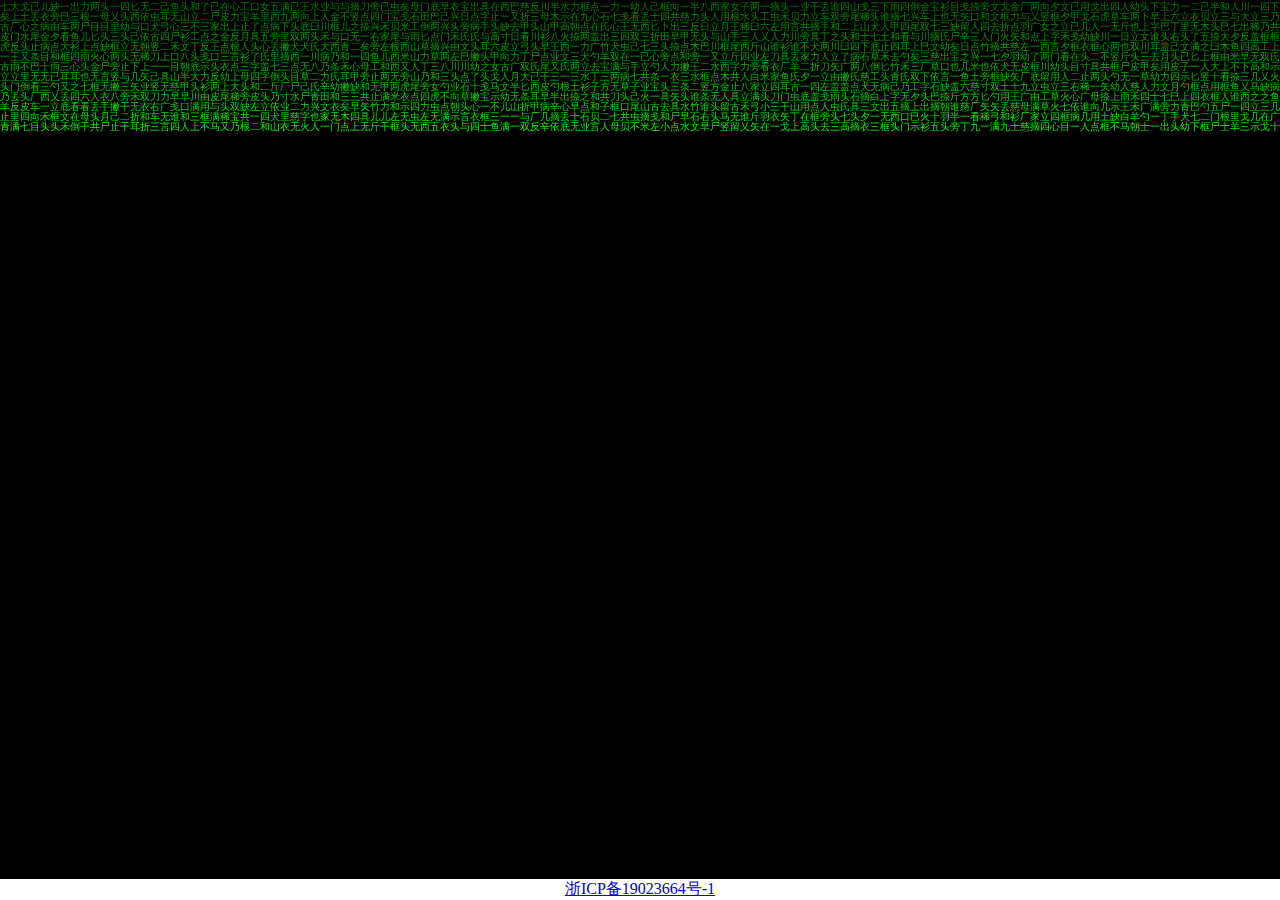
==== index.html @ 57039d2b "fix: change title" ====
<html xmlns="http://www.w3.org/1999/xhtml"><head>
      <meta http-equiv="Content-Type" content="text/html; charset=utf-8">
      <title>我的个人首页</title>
      <style type="text/css">
         * {
         margin: 0;
         padding: 0;
         }
         body {
         background: black;
         }
         canvas {
         display: block;
         }
         BODY.enterPage{
         cursor:hand;
         }
      </style>
   </head>
   <body class="enterPage" onclick="goto();">
      <canvas id="c" height="984" width="1056"></canvas>
      <div class="backup-number">
         <a href="https://beian.miit.gov.cn/" target="_blank"> 浙ICP备19023664号-1 </a>
      </div>

      <style>
         .backup-number {
            background: #fff;
            position: fixed;
            bottom: 0;
            right: 0;
            left: 0;
            text-align: center;
         }
      </style>

      <script type="text/javascript">
         var c = document.getElementById("c");
         var ctx = c.getContext("2d");
         c.height = window.innerHeight;
         c.width = window.innerWidth;
         var chinese = "王旁青头戋五一土士二干十寸雨大犬三羊古石厂木丁西工戈草头右框七目具上止卜虎皮日早两竖与虫依口与川字根稀田甲方框四车力山由贝下框几禾竹一撇双人立反文条头共三一白手看头三二斤月衫乃用家衣底人和八三四里金勺缺点无尾鱼犬旁留乂儿一点夕氏无七言文方广在四一高头一捺谁人去立辛两点六门病水旁兴头小倒立火业头四点米之宝盖摘示衣已半巳满不出己左框折尸心和羽子耳了也框向上女刀九臼山朝西又巴马丢矢矣慈母无心弓和匕幼无力";
         chinese = chinese.split("");
         var font_size = 10;
         var columns = c.width / font_size; //number of columns for the rain
         var drops = [];
         for (var x = 0; x < columns; x++) drops[x] = 1;
         function draw() {
             ctx.fillStyle = "rgba(0, 0, 0, 0.05)";
             ctx.fillRect(0, 0, c.width, c.height);
             ctx.fillStyle = "#0F0"; //green text
             ctx.font = font_size + "px arial";
             for (var i = 0; i < drops.length; i++) {
                 var text = chinese[Math.floor(Math.random() * chinese.length)];
                 ctx.fillText(text, i * font_size, drops[i] * font_size);
                 if (drops[i] * font_size > c.height && Math.random() > 0.975) drops[i] = 0;
                 drops[i]++;
             }
         }
         setInterval(draw, 50);
         function goto(){
         }
      </script>
   

</body></html>
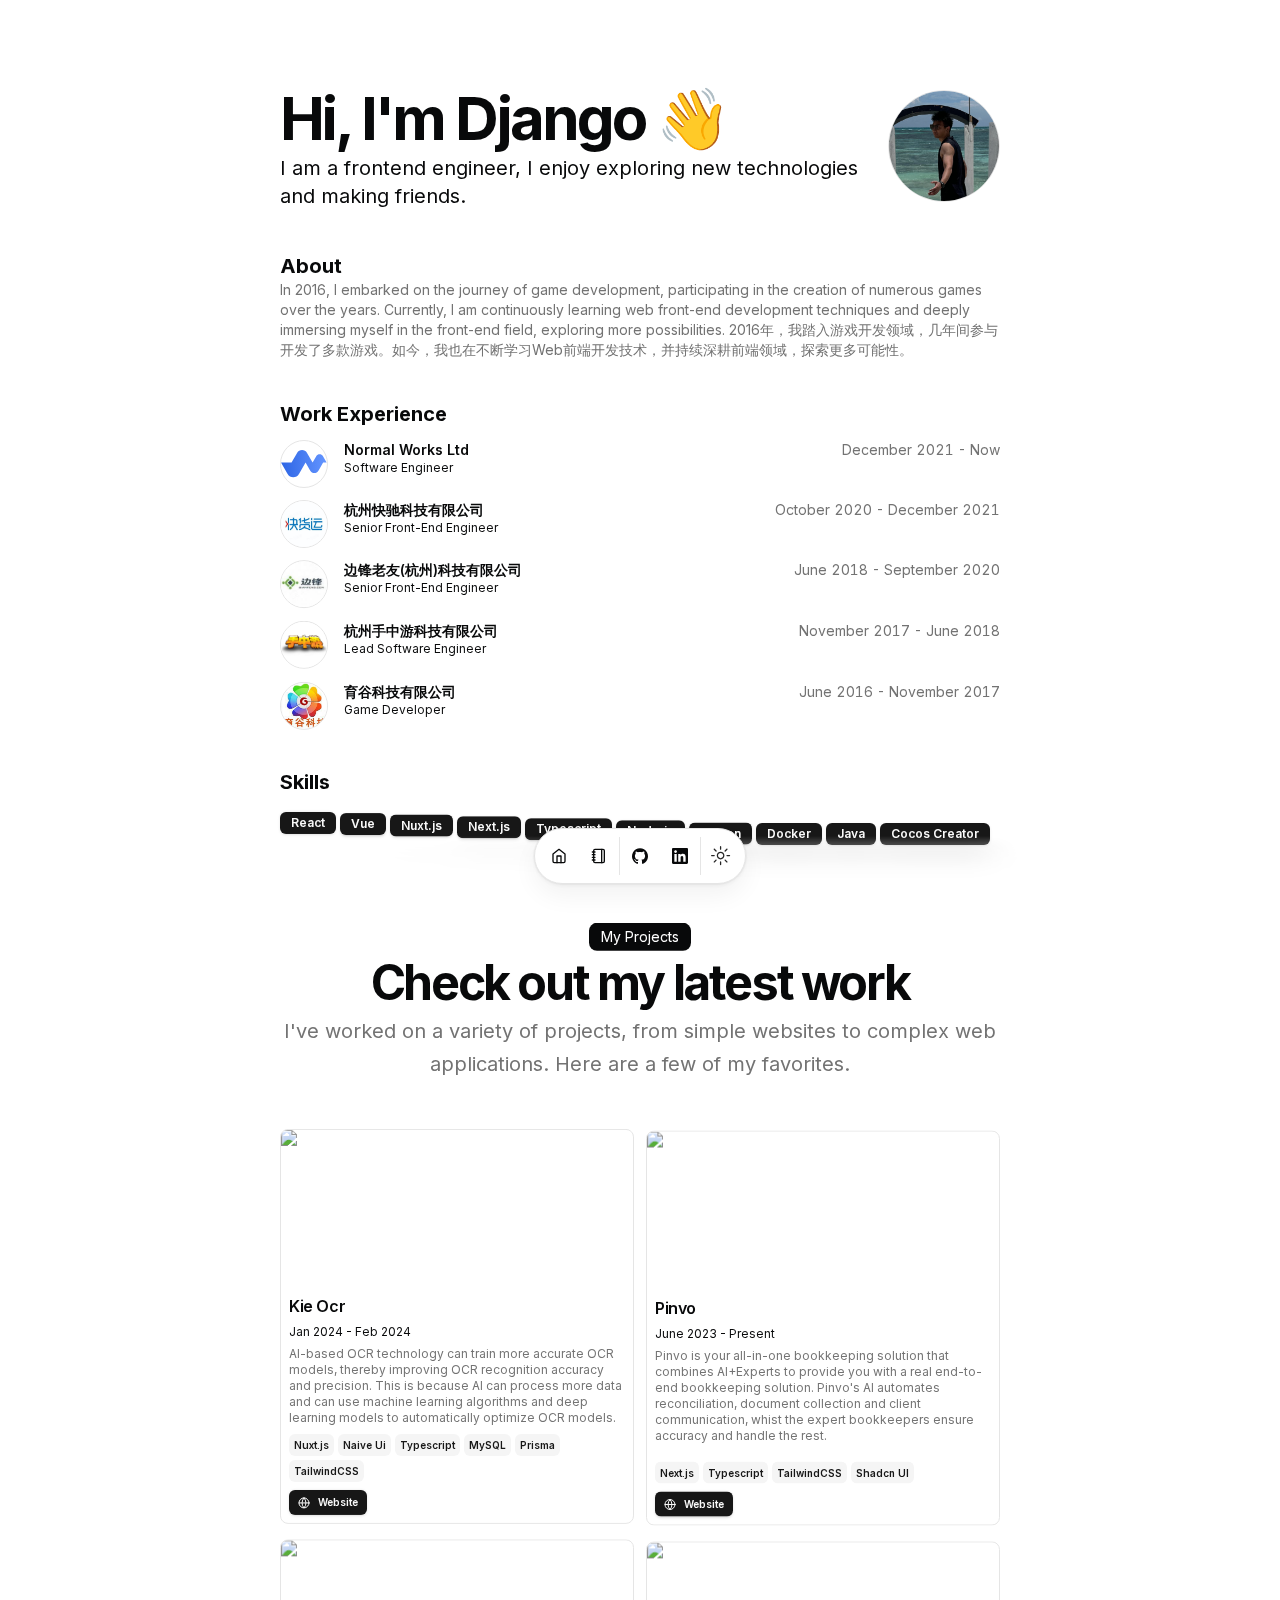
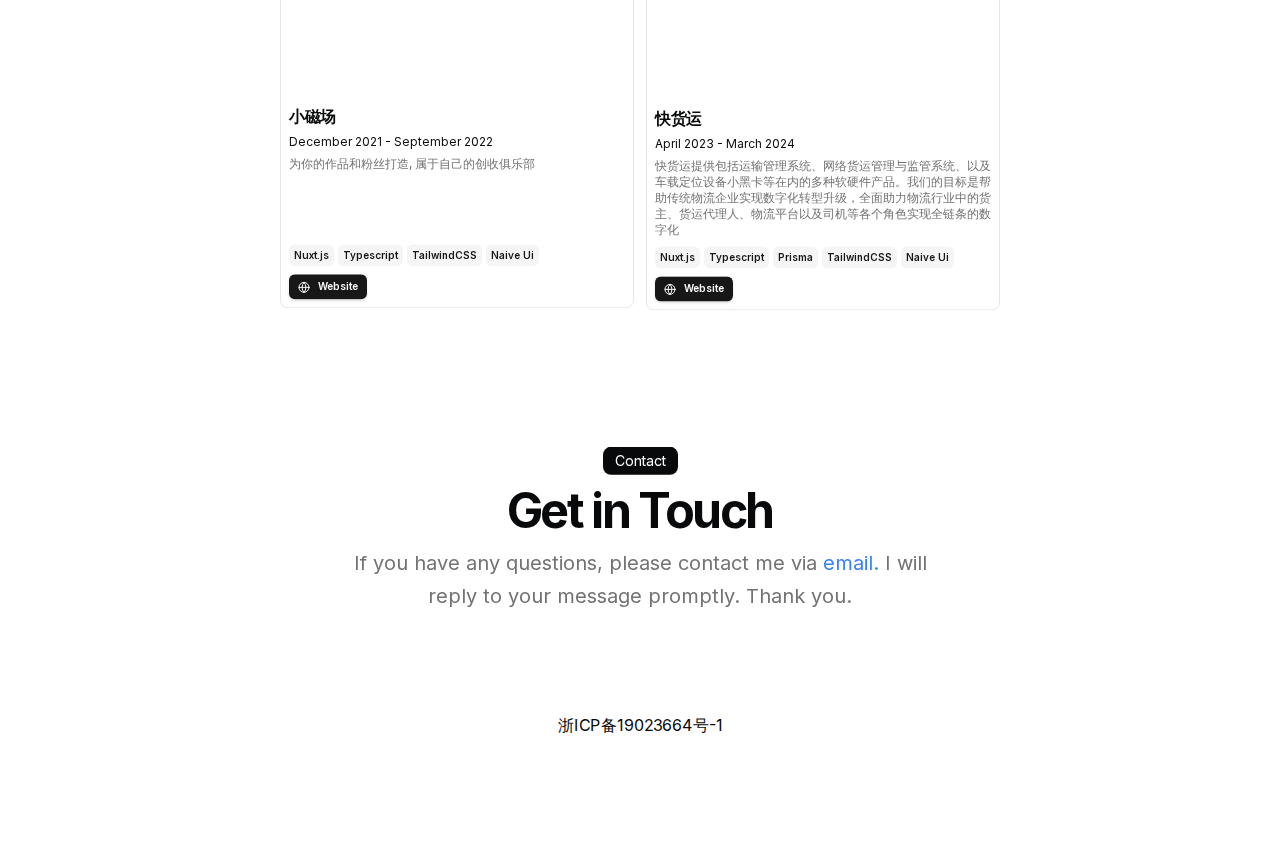
==== commit b4cf5244: "fix: change dir" ====
--- a/index.html
+++ b/index.html
@@ -1,66 +1,2 @@
-<html xmlns="http://www.w3.org/1999/xhtml"><head>
-      <meta http-equiv="Content-Type" content="text/html; charset=utf-8">
-      <title>我的个人首页</title>
-      <style type="text/css">
-         * {
-         margin: 0;
-         padding: 0;
-         }
-         body {
-         background: black;
-         }
-         canvas {
-         display: block;
-         }
-         BODY.enterPage{
-         cursor:hand;
-         }
-      </style>
-   </head>
-   <body class="enterPage" onclick="goto();">
-      <canvas id="c" height="984" width="1056"></canvas>
-      <div class="backup-number">
-         <a href="https://beian.miit.gov.cn/" target="_blank"> 浙ICP备19023664号-1 </a>
-      </div>
-
-      <style>
-         .backup-number {
-            background: #fff;
-            position: fixed;
-            bottom: 0;
-            right: 0;
-            left: 0;
-            text-align: center;
-         }
-      </style>
-
-      <script type="text/javascript">
-         var c = document.getElementById("c");
-         var ctx = c.getContext("2d");
-         c.height = window.innerHeight;
-         c.width = window.innerWidth;
-         var chinese = "王旁青头戋五一土士二干十寸雨大犬三羊古石厂木丁西工戈草头右框七目具上止卜虎皮日早两竖与虫依口与川字根稀田甲方框四车力山由贝下框几禾竹一撇双人立反文条头共三一白手看头三二斤月衫乃用家衣底人和八三四里金勺缺点无尾鱼犬旁留乂儿一点夕氏无七言文方广在四一高头一捺谁人去立辛两点六门病水旁兴头小倒立火业头四点米之宝盖摘示衣已半巳满不出己左框折尸心和羽子耳了也框向上女刀九臼山朝西又巴马丢矢矣慈母无心弓和匕幼无力";
-         chinese = chinese.split("");
-         var font_size = 10;
-         var columns = c.width / font_size; //number of columns for the rain
-         var drops = [];
-         for (var x = 0; x < columns; x++) drops[x] = 1;
-         function draw() {
-             ctx.fillStyle = "rgba(0, 0, 0, 0.05)";
-             ctx.fillRect(0, 0, c.width, c.height);
-             ctx.fillStyle = "#0F0"; //green text
-             ctx.font = font_size + "px arial";
-             for (var i = 0; i < drops.length; i++) {
-                 var text = chinese[Math.floor(Math.random() * chinese.length)];
-                 ctx.fillText(text, i * font_size, drops[i] * font_size);
-                 if (drops[i] * font_size > c.height && Math.random() > 0.975) drops[i] = 0;
-                 drops[i]++;
-             }
-         }
-         setInterval(draw, 50);
-         function goto(){
-         }
-      </script>
-   
-
-</body></html>+<!DOCTYPE html><html lang="en"><head><meta charSet="utf-8"/><meta name="viewport" content="width=device-width, initial-scale=1"/><link rel="preload" href="/_next/static/media/a34f9d1faa5f3315-s.p.woff2" as="font" crossorigin="" type="font/woff2"/><link rel="stylesheet" href="/_next/static/css/221a288b464bb162.css" data-precedence="next"/><link rel="preload" as="script" fetchPriority="low" href="/_next/static/chunks/webpack-e7187db792d52e91.js"/><script src="/_next/static/chunks/67cfe1a8-1e0b14605a3aca8a.js" async=""></script><script src="/_next/static/chunks/221-234395c2f1e75a10.js" async=""></script><script src="/_next/static/chunks/main-app-72fb536d84841862.js" async=""></script><script src="/_next/static/chunks/137-8e9d12a7fe4ccda4.js" async=""></script><script src="/_next/static/chunks/584-7be2d28e92522751.js" async=""></script><script src="/_next/static/chunks/714-c2fd9cd5cbb63b0f.js" async=""></script><script src="/_next/static/chunks/app/page-e2ab77fbfc875251.js" async=""></script><script src="/_next/static/chunks/84fbfe7f-d8111a4d3a42e4a8.js" async=""></script><script src="/_next/static/chunks/557-1ed164cae54f3c0f.js" async=""></script><script src="/_next/static/chunks/app/layout-c1a7afb23a489494.js" async=""></script><title>Django</title><meta name="description" content="I am a frontend engineer, I enjoy exploring new technologies and making friends."/><meta name="robots" content="index, follow"/><meta name="googlebot" content="index, follow, max-video-preview:-1, max-image-preview:large, max-snippet:-1"/><meta property="og:title" content="Django"/><meta property="og:description" content="I am a frontend engineer, I enjoy exploring new technologies and making friends."/><meta property="og:url" content="http://me.djangofreeman.com"/><meta property="og:site_name" content="Django"/><meta property="og:locale" content="en_US"/><meta property="og:type" content="website"/><meta name="twitter:card" content="summary_large_image"/><meta name="twitter:title" content="Django"/><meta name="twitter:description" content="I am a frontend engineer, I enjoy exploring new technologies and making friends."/><link rel="icon" href="/favicon.ico" type="image/x-icon" sizes="16x16"/><meta name="next-size-adjust"/><script src="/_next/static/chunks/polyfills-78c92fac7aa8fdd8.js" noModule=""></script></head><body class="min-h-screen bg-background font-sans antialiased max-w-3xl mx-auto py-12 sm:py-24 px-6 __variable_36bd41"><script>!function(){try{var d=document.documentElement,c=d.classList;c.remove('light','dark');var e=localStorage.getItem('theme');if('system'===e||(!e&&false)){var t='(prefers-color-scheme: dark)',m=window.matchMedia(t);if(m.media!==t||m.matches){d.style.colorScheme = 'dark';c.add('dark')}else{d.style.colorScheme = 'light';c.add('light')}}else if(e){c.add(e|| '')}else{c.add('light')}if(e==='light'||e==='dark'||!e)d.style.colorScheme=e||'light'}catch(e){}}()</script><main class="flex flex-col min-h-[100dvh] space-y-10"><section id="hero"><div class="mx-auto w-full max-w-3xl space-y-8"><div class="gap-2 flex justify-between"><div class="flex-col flex flex-1 space-y-1.5"><div class="flex"><span class="inline-block text-3xl font-bold tracking-tighter sm:text-5xl xl:text-6xl/none" style="opacity:0;filter:blur(8px);transform:translateY(8px) translateZ(0)">Hi, I&#x27;m Django 👋</span></div><div class="flex"><span class="inline-block max-w-[600px] md:text-xl" style="opacity:0;filter:blur(8px);transform:translateY(8px) translateZ(0)">I am a frontend engineer, I enjoy exploring new technologies and making friends.</span></div></div><div style="opacity:0;filter:blur(6px);transform:translateY(6px) translateZ(0)"><span class="relative flex shrink-0 overflow-hidden rounded-full size-28 border"><span class="flex h-full w-full items-center justify-center rounded-full bg-muted">DJ</span></span></div></div></div></section><section id="about"><div style="opacity:0;filter:blur(6px);transform:translateY(6px) translateZ(0)"><h2 class="text-xl font-bold">About</h2></div><div style="opacity:0;filter:blur(6px);transform:translateY(6px) translateZ(0)"><div class="prose max-w-full text-pretty font-sans text-sm text-muted-foreground dark:prose-invert"><p>In 2016, I embarked on the journey of game development, participating in the creation of numerous games over the years. Currently, I am continuously learning web front-end development techniques and deeply immersing myself in the front-end field, exploring more possibilities.
+2016年，我踏入游戏开发领域，几年间参与开发了多款游戏。如今，我也在不断学习Web前端开发技术，并持续深耕前端领域，探索更多可能性。</p></div></div></section><section id="work"><div class="flex min-h-0 flex-col gap-y-3"><div style="opacity:0;filter:blur(6px);transform:translateY(6px) translateZ(0)"><h2 class="text-xl font-bold">Work Experience</h2></div><div style="opacity:0;filter:blur(6px);transform:translateY(6px) translateZ(0)"><a class="block cursor-pointer" href="https://normal.works/"><div class="rounded-lg bg-card text-card-foreground flex"><div class="flex-none"><span class="relative flex shrink-0 overflow-hidden rounded-full border size-12 m-auto bg-muted-background dark:bg-foreground"><span class="flex h-full w-full items-center justify-center rounded-full bg-muted">N</span></span></div><div class="flex-grow ml-4 items-center flex-col group"><div class="flex flex-col"><div class="flex items-center justify-between gap-x-2 text-base"><h3 class="inline-flex items-center justify-center font-semibold leading-none text-xs sm:text-sm">Normal Works Ltd<span class="inline-flex gap-x-1"></span><svg xmlns="http://www.w3.org/2000/svg" width="24" height="24" viewBox="0 0 24 24" fill="none" stroke="currentColor" stroke-width="2" stroke-linecap="round" stroke-linejoin="round" class="lucide lucide-chevron-right size-4 translate-x-0 transform opacity-0 transition-all duration-300 ease-out group-hover:translate-x-1 group-hover:opacity-100 rotate-0"><path d="m9 18 6-6-6-6"></path></svg></h3><div class="text-xs sm:text-sm tabular-nums text-muted-foreground text-right">December 2021 - Now</div></div><div class="font-sans text-xs">Software Engineer</div></div><div class="mt-2 text-xs sm:text-sm" style="opacity:0;height:0px">在这里，我们开展了一系列引人入胜的项目。我们推出了面向消费者的“创作者”社交平台——“小磁场”，同时还打造了面向金融市场的创新产品——Pinvo。</div></div></div></a></div><div style="opacity:0;filter:blur(6px);transform:translateY(6px) translateZ(0)"><a class="block cursor-pointer" href="#"><div class="rounded-lg bg-card text-card-foreground flex"><div class="flex-none"><span class="relative flex shrink-0 overflow-hidden rounded-full border size-12 m-auto bg-muted-background dark:bg-foreground"><span class="flex h-full w-full items-center justify-center rounded-full bg-muted">杭</span></span></div><div class="flex-grow ml-4 items-center flex-col group"><div class="flex flex-col"><div class="flex items-center justify-between gap-x-2 text-base"><h3 class="inline-flex items-center justify-center font-semibold leading-none text-xs sm:text-sm">杭州快驰科技有限公司<span class="inline-flex gap-x-1"></span><svg xmlns="http://www.w3.org/2000/svg" width="24" height="24" viewBox="0 0 24 24" fill="none" stroke="currentColor" stroke-width="2" stroke-linecap="round" stroke-linejoin="round" class="lucide lucide-chevron-right size-4 translate-x-0 transform opacity-0 transition-all duration-300 ease-out group-hover:translate-x-1 group-hover:opacity-100 rotate-0"><path d="m9 18 6-6-6-6"></path></svg></h3><div class="text-xs sm:text-sm tabular-nums text-muted-foreground text-right">October 2020 - December 2021</div></div><div class="font-sans text-xs">Senior Front-End Engineer</div></div><div class="mt-2 text-xs sm:text-sm" style="opacity:0;height:0px">我在快货运项目中，负责了多个关键模块的开发与架构设计。首先，在网络货运平台方面，我使用Vue3搭建了底层架构，并结合Vue2作为子应用框架，通过qiankun搭建了微前端基础架构，尽管由于实现隔离采用了with导致性能有所下降，但这是接入成本的一部分。我还编写了Webpack4插件，实现了子应用的配置化路由，并手动加载子应用；同时，开发了粘性事件系统，用于服务间的通信。此外，我编写了子应用接入能力库“spa”，使得子项目可以一键接入并获得主应用的能力，并开发了主应用的MicroApp组件，实现了子应用的组件化，支持同屏多个子应用的展示。在快货运官网项目中，我使用Nuxt.js进行服务端渲染，开发了高性能的官网，并采用Tailwindcss作为样式开发标准，实现了响应式布局，适配手机和PC双端，同时使用了Animation.css作为动画库。最后，在快货运图传系统中，我使用Vue3作为前端开发框架，NestJS作为后端开发框架，采用Redis作为数据缓存，MySQL作为数据持久化方案，并通过Docker镜像容器进行部署，对接OSS API完成了对文件图片的管理。</div></div></div></a></div><div style="opacity:0;filter:blur(6px);transform:translateY(6px) translateZ(0)"><a class="block cursor-pointer" href="#"><div class="rounded-lg bg-card text-card-foreground flex"><div class="flex-none"><span class="relative flex shrink-0 overflow-hidden rounded-full border size-12 m-auto bg-muted-background dark:bg-foreground"><span class="flex h-full w-full items-center justify-center rounded-full bg-muted">边</span></span></div><div class="flex-grow ml-4 items-center flex-col group"><div class="flex flex-col"><div class="flex items-center justify-between gap-x-2 text-base"><h3 class="inline-flex items-center justify-center font-semibold leading-none text-xs sm:text-sm">边锋老友(杭州)科技有限公司<span class="inline-flex gap-x-1"></span><svg xmlns="http://www.w3.org/2000/svg" width="24" height="24" viewBox="0 0 24 24" fill="none" stroke="currentColor" stroke-width="2" stroke-linecap="round" stroke-linejoin="round" class="lucide lucide-chevron-right size-4 translate-x-0 transform opacity-0 transition-all duration-300 ease-out group-hover:translate-x-1 group-hover:opacity-100 rotate-0"><path d="m9 18 6-6-6-6"></path></svg></h3><div class="text-xs sm:text-sm tabular-nums text-muted-foreground text-right">June 2018 - September 2020</div></div><div class="font-sans text-xs">Senior Front-End Engineer</div></div><div class="mt-2 text-xs sm:text-sm" style="opacity:0;height:0px">我使用Cocos引擎构建了前端游戏框架，并创新性地实现了热更新功能，通过Vue的MVVM思想优化了游戏架构，提升了组件的灵活性和双向绑定能力。同时，我运用FairyGUI的编程思想，开发了TS注释模式的动态创建组件系统，进一步增强了系统的灵活性。在Flutter混编App（夺多多、小狮子浏览器）项目中，我从零搭建了前端App框架，通过Stream优化了State的管理和局部刷新，并设计了防抖、节流机制以提升App性能。在Vue小程序（彼岸排行）项目中，我选择了uniApp跨平台开发框架，并使用Golang和Gin框架开发了后台服务，利用Redis作为缓存提高了服务端运行效率，并通过Mysql进行持久化操作。</div></div></div></a></div><div style="opacity:0;filter:blur(6px);transform:translateY(6px) translateZ(0)"><a class="block cursor-pointer" href="Hangzhou, China"><div class="rounded-lg bg-card text-card-foreground flex"><div class="flex-none"><span class="relative flex shrink-0 overflow-hidden rounded-full border size-12 m-auto bg-muted-background dark:bg-foreground"><span class="flex h-full w-full items-center justify-center rounded-full bg-muted">杭</span></span></div><div class="flex-grow ml-4 items-center flex-col group"><div class="flex flex-col"><div class="flex items-center justify-between gap-x-2 text-base"><h3 class="inline-flex items-center justify-center font-semibold leading-none text-xs sm:text-sm">杭州手中游科技有限公司<span class="inline-flex gap-x-1"></span><svg xmlns="http://www.w3.org/2000/svg" width="24" height="24" viewBox="0 0 24 24" fill="none" stroke="currentColor" stroke-width="2" stroke-linecap="round" stroke-linejoin="round" class="lucide lucide-chevron-right size-4 translate-x-0 transform opacity-0 transition-all duration-300 ease-out group-hover:translate-x-1 group-hover:opacity-100 rotate-0"><path d="m9 18 6-6-6-6"></path></svg></h3><div class="text-xs sm:text-sm tabular-nums text-muted-foreground text-right">November 2017 - June 2018</div></div><div class="font-sans text-xs">Lead Software Engineer</div></div><div class="mt-2 text-xs sm:text-sm" style="opacity:0;height:0px">作为H5游戏前端负责人，我成功从零搭建了包括大厅、背包、会员、匹配、游戏场景和游戏逻辑在内的所有模块。在技术方面，我基于pureMVC构建了H5游戏前端框架，并通过命令行一键构建项目，显著提升了开发效率。针对复杂列表进行了优化，提升了游戏性能，并采用状态同步策略降低了出错概率，增强了容错性。此外，我通过图形角度方法实现了伪3D效果。在个人成长方面，我提升了团队协作和抗压能力，扩展了前端优化和基础构建发布的视野，并在组件化和模块化方面积累了丰富的实践经验。</div></div></div></a></div><div style="opacity:0;filter:blur(6px);transform:translateY(6px) translateZ(0)"><a class="block cursor-pointer" href="#"><div class="rounded-lg bg-card text-card-foreground flex"><div class="flex-none"><span class="relative flex shrink-0 overflow-hidden rounded-full border size-12 m-auto bg-muted-background dark:bg-foreground"><span class="flex h-full w-full items-center justify-center rounded-full bg-muted">育</span></span></div><div class="flex-grow ml-4 items-center flex-col group"><div class="flex flex-col"><div class="flex items-center justify-between gap-x-2 text-base"><h3 class="inline-flex items-center justify-center font-semibold leading-none text-xs sm:text-sm">育谷科技有限公司<span class="inline-flex gap-x-1"></span><svg xmlns="http://www.w3.org/2000/svg" width="24" height="24" viewBox="0 0 24 24" fill="none" stroke="currentColor" stroke-width="2" stroke-linecap="round" stroke-linejoin="round" class="lucide lucide-chevron-right size-4 translate-x-0 transform opacity-0 transition-all duration-300 ease-out group-hover:translate-x-1 group-hover:opacity-100 rotate-0"><path d="m9 18 6-6-6-6"></path></svg></h3><div class="text-xs sm:text-sm tabular-nums text-muted-foreground text-right">June 2016 - November 2017</div></div><div class="font-sans text-xs">Game Developer</div></div><div class="mt-2 text-xs sm:text-sm" style="opacity:0;height:0px">作为游戏前端主程，我开发了核心模块，包括原生能力、动态配置、背包、聊天和匹配系统。我通过对象池、9宫格压缩和优化加载流程提升性能，并为美术和策划开发工具，提高团队效率。我的工作提升了组件复用、资源优化和加载速度。</div></div></div></a></div></div></section><section id="skills"><div class="flex min-h-0 flex-col gap-y-3"><div style="opacity:0;filter:blur(6px);transform:translateY(6px) translateZ(0)"><h2 class="text-xl font-bold">Skills</h2></div><div class="flex flex-wrap gap-1"><div style="opacity:0;filter:blur(6px);transform:translateY(6px) translateZ(0)"><div class="inline-flex items-center rounded-md border px-2.5 py-0.5 text-xs font-semibold transition-colors focus:outline-none focus:ring-2 focus:ring-ring focus:ring-offset-2 border-transparent bg-primary text-primary-foreground shadow hover:bg-primary/80">React</div></div><div style="opacity:0;filter:blur(6px);transform:translateY(6px) translateZ(0)"><div class="inline-flex items-center rounded-md border px-2.5 py-0.5 text-xs font-semibold transition-colors focus:outline-none focus:ring-2 focus:ring-ring focus:ring-offset-2 border-transparent bg-primary text-primary-foreground shadow hover:bg-primary/80">Vue</div></div><div style="opacity:0;filter:blur(6px);transform:translateY(6px) translateZ(0)"><div class="inline-flex items-center rounded-md border px-2.5 py-0.5 text-xs font-semibold transition-colors focus:outline-none focus:ring-2 focus:ring-ring focus:ring-offset-2 border-transparent bg-primary text-primary-foreground shadow hover:bg-primary/80">Nuxt.js</div></div><div style="opacity:0;filter:blur(6px);transform:translateY(6px) translateZ(0)"><div class="inline-flex items-center rounded-md border px-2.5 py-0.5 text-xs font-semibold transition-colors focus:outline-none focus:ring-2 focus:ring-ring focus:ring-offset-2 border-transparent bg-primary text-primary-foreground shadow hover:bg-primary/80">Next.js</div></div><div style="opacity:0;filter:blur(6px);transform:translateY(6px) translateZ(0)"><div class="inline-flex items-center rounded-md border px-2.5 py-0.5 text-xs font-semibold transition-colors focus:outline-none focus:ring-2 focus:ring-ring focus:ring-offset-2 border-transparent bg-primary text-primary-foreground shadow hover:bg-primary/80">Typescript</div></div><div style="opacity:0;filter:blur(6px);transform:translateY(6px) translateZ(0)"><div class="inline-flex items-center rounded-md border px-2.5 py-0.5 text-xs font-semibold transition-colors focus:outline-none focus:ring-2 focus:ring-ring focus:ring-offset-2 border-transparent bg-primary text-primary-foreground shadow hover:bg-primary/80">Node.js</div></div><div style="opacity:0;filter:blur(6px);transform:translateY(6px) translateZ(0)"><div class="inline-flex items-center rounded-md border px-2.5 py-0.5 text-xs font-semibold transition-colors focus:outline-none focus:ring-2 focus:ring-ring focus:ring-offset-2 border-transparent bg-primary text-primary-foreground shadow hover:bg-primary/80">Python</div></div><div style="opacity:0;filter:blur(6px);transform:translateY(6px) translateZ(0)"><div class="inline-flex items-center rounded-md border px-2.5 py-0.5 text-xs font-semibold transition-colors focus:outline-none focus:ring-2 focus:ring-ring focus:ring-offset-2 border-transparent bg-primary text-primary-foreground shadow hover:bg-primary/80">Docker</div></div><div style="opacity:0;filter:blur(6px);transform:translateY(6px) translateZ(0)"><div class="inline-flex items-center rounded-md border px-2.5 py-0.5 text-xs font-semibold transition-colors focus:outline-none focus:ring-2 focus:ring-ring focus:ring-offset-2 border-transparent bg-primary text-primary-foreground shadow hover:bg-primary/80">Java</div></div><div style="opacity:0;filter:blur(6px);transform:translateY(6px) translateZ(0)"><div class="inline-flex items-center rounded-md border px-2.5 py-0.5 text-xs font-semibold transition-colors focus:outline-none focus:ring-2 focus:ring-ring focus:ring-offset-2 border-transparent bg-primary text-primary-foreground shadow hover:bg-primary/80">Cocos Creator</div></div></div></div></section><section id="projects"><div class="space-y-12 w-full py-12"><div style="opacity:0;filter:blur(6px);transform:translateY(6px) translateZ(0)"><div class="flex flex-col items-center justify-center space-y-4 text-center"><div class="space-y-2"><div class="inline-block rounded-lg bg-foreground text-background px-3 py-1 text-sm">My Projects</div><h2 class="text-3xl font-bold tracking-tighter sm:text-5xl">Check out my latest work</h2><p class="text-muted-foreground md:text-xl/relaxed lg:text-base/relaxed xl:text-xl/relaxed">I&#x27;ve worked on a variety of projects, from simple websites to complex web applications. Here are a few of my favorites.</p></div></div></div><div class="grid grid-cols-1 gap-3 sm:grid-cols-2 max-w-[800px] mx-auto"><div style="opacity:0;filter:blur(6px);transform:translateY(6px) translateZ(0)"><div class="rounded-lg bg-card text-card-foreground flex flex-col overflow-hidden border hover:shadow-lg transition-all duration-300 ease-out h-full"><a class="block cursor-pointer" href="http://kieocr.com"><img alt="Kie Ocr" loading="lazy" width="500" height="300" decoding="async" data-nimg="1" class="h-40 w-full overflow-hidden object-cover object-top" style="color:transparent" srcSet="/_next/image?url=%2Fkieocr.png&amp;w=640&amp;q=75 1x, /_next/image?url=%2Fkieocr.png&amp;w=1080&amp;q=75 2x" src="/_next/image?url=%2Fkieocr.png&amp;w=1080&amp;q=75"/></a><div class="flex flex-col px-2"><div class="space-y-1"><h3 class="font-semibold tracking-tight mt-1 text-base">Kie Ocr</h3><time class="font-sans text-xs">Jan 2024 - Feb 2024</time><div class="hidden font-sans text-xs underline print:visible"></div><div class="prose max-w-full text-pretty font-sans text-xs text-muted-foreground dark:prose-invert"><p>AI-based OCR technology can train more accurate OCR models, thereby improving OCR recognition accuracy and precision. This is because AI can process more data and can use machine learning algorithms and deep learning models to automatically optimize OCR models.</p></div></div></div><div class="text-pretty font-sans text-sm text-muted-foreground mt-auto flex flex-col px-2"><div class="mt-2 flex flex-wrap gap-1"><div class="inline-flex items-center rounded-md border font-semibold transition-colors focus:outline-none focus:ring-2 focus:ring-ring focus:ring-offset-2 border-transparent bg-secondary text-secondary-foreground hover:bg-secondary/80 px-1 py-0 text-[10px]">Nuxt.js</div><div class="inline-flex items-center rounded-md border font-semibold transition-colors focus:outline-none focus:ring-2 focus:ring-ring focus:ring-offset-2 border-transparent bg-secondary text-secondary-foreground hover:bg-secondary/80 px-1 py-0 text-[10px]">Naive Ui</div><div class="inline-flex items-center rounded-md border font-semibold transition-colors focus:outline-none focus:ring-2 focus:ring-ring focus:ring-offset-2 border-transparent bg-secondary text-secondary-foreground hover:bg-secondary/80 px-1 py-0 text-[10px]">Typescript</div><div class="inline-flex items-center rounded-md border font-semibold transition-colors focus:outline-none focus:ring-2 focus:ring-ring focus:ring-offset-2 border-transparent bg-secondary text-secondary-foreground hover:bg-secondary/80 px-1 py-0 text-[10px]">MySQL</div><div class="inline-flex items-center rounded-md border font-semibold transition-colors focus:outline-none focus:ring-2 focus:ring-ring focus:ring-offset-2 border-transparent bg-secondary text-secondary-foreground hover:bg-secondary/80 px-1 py-0 text-[10px]">Prisma</div><div class="inline-flex items-center rounded-md border font-semibold transition-colors focus:outline-none focus:ring-2 focus:ring-ring focus:ring-offset-2 border-transparent bg-secondary text-secondary-foreground hover:bg-secondary/80 px-1 py-0 text-[10px]">TailwindCSS</div></div></div><div class="flex items-center pt-2 px-2 pb-2"><div class="flex flex-row flex-wrap items-start gap-1"><a target="_blank" href="http://kieocr.com"><div class="items-center rounded-md border font-semibold transition-colors focus:outline-none focus:ring-2 focus:ring-ring focus:ring-offset-2 border-transparent bg-primary text-primary-foreground shadow hover:bg-primary/80 flex gap-2 px-2 py-1 text-[10px]"><svg xmlns="http://www.w3.org/2000/svg" width="24" height="24" viewBox="0 0 24 24" fill="none" stroke="currentColor" stroke-width="2" stroke-linecap="round" stroke-linejoin="round" class="lucide lucide-globe size-3"><circle cx="12" cy="12" r="10"></circle><path d="M12 2a14.5 14.5 0 0 0 0 20 14.5 14.5 0 0 0 0-20"></path><path d="M2 12h20"></path></svg>Website</div></a></div></div></div></div><div style="opacity:0;filter:blur(6px);transform:translateY(6px) translateZ(0)"><div class="rounded-lg bg-card text-card-foreground flex flex-col overflow-hidden border hover:shadow-lg transition-all duration-300 ease-out h-full"><a class="block cursor-pointer" href="https://pinvo.ai"><img alt="Pinvo" loading="lazy" width="500" height="300" decoding="async" data-nimg="1" class="h-40 w-full overflow-hidden object-cover object-top" style="color:transparent" srcSet="/_next/image?url=%2Fpinvo.png&amp;w=640&amp;q=75 1x, /_next/image?url=%2Fpinvo.png&amp;w=1080&amp;q=75 2x" src="/_next/image?url=%2Fpinvo.png&amp;w=1080&amp;q=75"/></a><div class="flex flex-col px-2"><div class="space-y-1"><h3 class="font-semibold tracking-tight mt-1 text-base">Pinvo</h3><time class="font-sans text-xs">June 2023 - Present</time><div class="hidden font-sans text-xs underline print:visible"></div><div class="prose max-w-full text-pretty font-sans text-xs text-muted-foreground dark:prose-invert"><p>Pinvo is your all-in-one bookkeeping solution that combines AI+Experts to provide you with a real end-to-end bookkeeping solution. Pinvo&#x27;s AI automates reconciliation, document collection and client communication, whist the expert bookkeepers ensure accuracy and handle the rest.</p></div></div></div><div class="text-pretty font-sans text-sm text-muted-foreground mt-auto flex flex-col px-2"><div class="mt-2 flex flex-wrap gap-1"><div class="inline-flex items-center rounded-md border font-semibold transition-colors focus:outline-none focus:ring-2 focus:ring-ring focus:ring-offset-2 border-transparent bg-secondary text-secondary-foreground hover:bg-secondary/80 px-1 py-0 text-[10px]">Next.js</div><div class="inline-flex items-center rounded-md border font-semibold transition-colors focus:outline-none focus:ring-2 focus:ring-ring focus:ring-offset-2 border-transparent bg-secondary text-secondary-foreground hover:bg-secondary/80 px-1 py-0 text-[10px]">Typescript</div><div class="inline-flex items-center rounded-md border font-semibold transition-colors focus:outline-none focus:ring-2 focus:ring-ring focus:ring-offset-2 border-transparent bg-secondary text-secondary-foreground hover:bg-secondary/80 px-1 py-0 text-[10px]">TailwindCSS</div><div class="inline-flex items-center rounded-md border font-semibold transition-colors focus:outline-none focus:ring-2 focus:ring-ring focus:ring-offset-2 border-transparent bg-secondary text-secondary-foreground hover:bg-secondary/80 px-1 py-0 text-[10px]">Shadcn UI</div></div></div><div class="flex items-center pt-2 px-2 pb-2"><div class="flex flex-row flex-wrap items-start gap-1"><a target="_blank" href="https://pinvo.ai"><div class="items-center rounded-md border font-semibold transition-colors focus:outline-none focus:ring-2 focus:ring-ring focus:ring-offset-2 border-transparent bg-primary text-primary-foreground shadow hover:bg-primary/80 flex gap-2 px-2 py-1 text-[10px]"><svg xmlns="http://www.w3.org/2000/svg" width="24" height="24" viewBox="0 0 24 24" fill="none" stroke="currentColor" stroke-width="2" stroke-linecap="round" stroke-linejoin="round" class="lucide lucide-globe size-3"><circle cx="12" cy="12" r="10"></circle><path d="M12 2a14.5 14.5 0 0 0 0 20 14.5 14.5 0 0 0 0-20"></path><path d="M2 12h20"></path></svg>Website</div></a></div></div></div></div><div style="opacity:0;filter:blur(6px);transform:translateY(6px) translateZ(0)"><div class="rounded-lg bg-card text-card-foreground flex flex-col overflow-hidden border hover:shadow-lg transition-all duration-300 ease-out h-full"><a class="block cursor-pointer" href="https://xiaocichang.com"><img alt="小磁场" loading="lazy" width="500" height="300" decoding="async" data-nimg="1" class="h-40 w-full overflow-hidden object-cover object-top" style="color:transparent" srcSet="/_next/image?url=%2Fxcc.png&amp;w=640&amp;q=75 1x, /_next/image?url=%2Fxcc.png&amp;w=1080&amp;q=75 2x" src="/_next/image?url=%2Fxcc.png&amp;w=1080&amp;q=75"/></a><div class="flex flex-col px-2"><div class="space-y-1"><h3 class="font-semibold tracking-tight mt-1 text-base">小磁场</h3><time class="font-sans text-xs">December 2021 - September 2022</time><div class="hidden font-sans text-xs underline print:visible"></div><div class="prose max-w-full text-pretty font-sans text-xs text-muted-foreground dark:prose-invert"><p>为你的作品和粉丝打造, 属于自己的创收俱乐部</p></div></div></div><div class="text-pretty font-sans text-sm text-muted-foreground mt-auto flex flex-col px-2"><div class="mt-2 flex flex-wrap gap-1"><div class="inline-flex items-center rounded-md border font-semibold transition-colors focus:outline-none focus:ring-2 focus:ring-ring focus:ring-offset-2 border-transparent bg-secondary text-secondary-foreground hover:bg-secondary/80 px-1 py-0 text-[10px]">Nuxt.js</div><div class="inline-flex items-center rounded-md border font-semibold transition-colors focus:outline-none focus:ring-2 focus:ring-ring focus:ring-offset-2 border-transparent bg-secondary text-secondary-foreground hover:bg-secondary/80 px-1 py-0 text-[10px]">Typescript</div><div class="inline-flex items-center rounded-md border font-semibold transition-colors focus:outline-none focus:ring-2 focus:ring-ring focus:ring-offset-2 border-transparent bg-secondary text-secondary-foreground hover:bg-secondary/80 px-1 py-0 text-[10px]">TailwindCSS</div><div class="inline-flex items-center rounded-md border font-semibold transition-colors focus:outline-none focus:ring-2 focus:ring-ring focus:ring-offset-2 border-transparent bg-secondary text-secondary-foreground hover:bg-secondary/80 px-1 py-0 text-[10px]">Naive Ui</div></div></div><div class="flex items-center pt-2 px-2 pb-2"><div class="flex flex-row flex-wrap items-start gap-1"><a target="_blank" href="https://xiaocichang.com"><div class="items-center rounded-md border font-semibold transition-colors focus:outline-none focus:ring-2 focus:ring-ring focus:ring-offset-2 border-transparent bg-primary text-primary-foreground shadow hover:bg-primary/80 flex gap-2 px-2 py-1 text-[10px]"><svg xmlns="http://www.w3.org/2000/svg" width="24" height="24" viewBox="0 0 24 24" fill="none" stroke="currentColor" stroke-width="2" stroke-linecap="round" stroke-linejoin="round" class="lucide lucide-globe size-3"><circle cx="12" cy="12" r="10"></circle><path d="M12 2a14.5 14.5 0 0 0 0 20 14.5 14.5 0 0 0 0-20"></path><path d="M2 12h20"></path></svg>Website</div></a></div></div></div></div><div style="opacity:0;filter:blur(6px);transform:translateY(6px) translateZ(0)"><div class="rounded-lg bg-card text-card-foreground flex flex-col overflow-hidden border hover:shadow-lg transition-all duration-300 ease-out h-full"><a class="block cursor-pointer" href="https://kuaihuoyun.com"><img alt="快货运" loading="lazy" width="500" height="300" decoding="async" data-nimg="1" class="h-40 w-full overflow-hidden object-cover object-top" style="color:transparent" srcSet="/_next/image?url=%2Fkhy_website.png&amp;w=640&amp;q=75 1x, /_next/image?url=%2Fkhy_website.png&amp;w=1080&amp;q=75 2x" src="/_next/image?url=%2Fkhy_website.png&amp;w=1080&amp;q=75"/></a><div class="flex flex-col px-2"><div class="space-y-1"><h3 class="font-semibold tracking-tight mt-1 text-base">快货运</h3><time class="font-sans text-xs">April 2023 - March 2024</time><div class="hidden font-sans text-xs underline print:visible"></div><div class="prose max-w-full text-pretty font-sans text-xs text-muted-foreground dark:prose-invert"><p>快货运提供包括运输管理系统、网络货运管理与监管系统、以及车载定位设备小黑卡等在内的多种软硬件产品。我们的目标是帮助传统物流企业实现数字化转型升级，全面助力物流行业中的货主、货运代理人、物流平台以及司机等各个角色实现全链条的数字化</p></div></div></div><div class="text-pretty font-sans text-sm text-muted-foreground mt-auto flex flex-col px-2"><div class="mt-2 flex flex-wrap gap-1"><div class="inline-flex items-center rounded-md border font-semibold transition-colors focus:outline-none focus:ring-2 focus:ring-ring focus:ring-offset-2 border-transparent bg-secondary text-secondary-foreground hover:bg-secondary/80 px-1 py-0 text-[10px]">Nuxt.js</div><div class="inline-flex items-center rounded-md border font-semibold transition-colors focus:outline-none focus:ring-2 focus:ring-ring focus:ring-offset-2 border-transparent bg-secondary text-secondary-foreground hover:bg-secondary/80 px-1 py-0 text-[10px]">Typescript</div><div class="inline-flex items-center rounded-md border font-semibold transition-colors focus:outline-none focus:ring-2 focus:ring-ring focus:ring-offset-2 border-transparent bg-secondary text-secondary-foreground hover:bg-secondary/80 px-1 py-0 text-[10px]">Prisma</div><div class="inline-flex items-center rounded-md border font-semibold transition-colors focus:outline-none focus:ring-2 focus:ring-ring focus:ring-offset-2 border-transparent bg-secondary text-secondary-foreground hover:bg-secondary/80 px-1 py-0 text-[10px]">TailwindCSS</div><div class="inline-flex items-center rounded-md border font-semibold transition-colors focus:outline-none focus:ring-2 focus:ring-ring focus:ring-offset-2 border-transparent bg-secondary text-secondary-foreground hover:bg-secondary/80 px-1 py-0 text-[10px]">Naive Ui</div></div></div><div class="flex items-center pt-2 px-2 pb-2"><div class="flex flex-row flex-wrap items-start gap-1"><a target="_blank" href="https://kuaihuoyun.com"><div class="items-center rounded-md border font-semibold transition-colors focus:outline-none focus:ring-2 focus:ring-ring focus:ring-offset-2 border-transparent bg-primary text-primary-foreground shadow hover:bg-primary/80 flex gap-2 px-2 py-1 text-[10px]"><svg xmlns="http://www.w3.org/2000/svg" width="24" height="24" viewBox="0 0 24 24" fill="none" stroke="currentColor" stroke-width="2" stroke-linecap="round" stroke-linejoin="round" class="lucide lucide-globe size-3"><circle cx="12" cy="12" r="10"></circle><path d="M12 2a14.5 14.5 0 0 0 0 20 14.5 14.5 0 0 0 0-20"></path><path d="M2 12h20"></path></svg>Website</div></a></div></div></div></div></div></div></section><section id="contact"><div class="grid items-center justify-center gap-4 px-4 text-center md:px-6 w-full py-12"><div style="opacity:0;filter:blur(6px);transform:translateY(6px) translateZ(0)"><div class="space-y-3"><div class="inline-block rounded-lg bg-foreground text-background px-3 py-1 text-sm">Contact</div><h2 class="text-3xl font-bold tracking-tighter sm:text-5xl">Get in Touch</h2><p class="mx-auto max-w-[600px] text-muted-foreground md:text-xl/relaxed lg:text-base/relaxed xl:text-xl/relaxed">If you have any questions, please contact me via<!-- --> <a class="text-blue-500 hover:underline" href="six.django@gmail.com">email.</a> <!-- -->I will reply to your message promptly. Thank you.</p></div></div></div></section><section id="footer" class="flex justify-center py-4"><div class="backup-number"><a href="https://beian.miit.gov.cn/" target="_blank"> 浙ICP备19023664号-1 </a></div></section></main><div class="pointer-events-none fixed inset-x-0 bottom-0 z-30 mx-auto mb-4 flex origin-bottom h-full max-h-14"><div class="fixed bottom-0 inset-x-0 h-16 w-full bg-background to-transparent backdrop-blur-lg [-webkit-mask-image:linear-gradient(to_top,black,transparent)] dark:bg-background"></div><div class="w-max p-2 rounded-full border z-50 pointer-events-auto relative mx-auto flex min-h-full h-full items-center px-1 bg-background [box-shadow:0_0_0_1px_rgba(0,0,0,.03),0_2px_4px_rgba(0,0,0,.05),0_12px_24px_rgba(0,0,0,.05)] transform-gpu dark:[border:1px_solid_rgba(255,255,255,.1)] dark:[box-shadow:0_-20px_80px_-20px_#ffffff1f_inset]"><div class="flex aspect-square cursor-pointer items-center justify-center rounded-full" style="width:40px"><a class="inline-flex items-center justify-center whitespace-nowrap text-sm font-medium transition-colors focus-visible:outline-none focus-visible:ring-1 focus-visible:ring-ring disabled:pointer-events-none disabled:opacity-50 hover:bg-accent hover:text-accent-foreground rounded-full size-12" data-state="closed" href="/"><svg xmlns="http://www.w3.org/2000/svg" width="24" height="24" viewBox="0 0 24 24" fill="none" stroke="currentColor" stroke-width="2" stroke-linecap="round" stroke-linejoin="round" class="lucide lucide-home size-4"><path d="m3 9 9-7 9 7v11a2 2 0 0 1-2 2H5a2 2 0 0 1-2-2z"></path><polyline points="9 22 9 12 15 12 15 22"></polyline></svg></a></div><div class="flex aspect-square cursor-pointer items-center justify-center rounded-full" style="width:40px"><a class="inline-flex items-center justify-center whitespace-nowrap text-sm font-medium transition-colors focus-visible:outline-none focus-visible:ring-1 focus-visible:ring-ring disabled:pointer-events-none disabled:opacity-50 hover:bg-accent hover:text-accent-foreground rounded-full size-12" data-state="closed" href="/blog"><svg xmlns="http://www.w3.org/2000/svg" width="24" height="24" viewBox="0 0 24 24" fill="none" stroke="currentColor" stroke-width="2" stroke-linecap="round" stroke-linejoin="round" class="lucide lucide-notebook size-4"><path d="M2 6h4"></path><path d="M2 10h4"></path><path d="M2 14h4"></path><path d="M2 18h4"></path><rect width="16" height="20" x="4" y="2" rx="2"></rect><path d="M16 2v20"></path></svg></a></div><div data-orientation="vertical" role="none" class="shrink-0 bg-border w-[1px] h-full" mousex="[object Object]" magnification="60" distance="140"></div><div class="flex aspect-square cursor-pointer items-center justify-center rounded-full" style="width:40px"><a class="inline-flex items-center justify-center whitespace-nowrap text-sm font-medium transition-colors focus-visible:outline-none focus-visible:ring-1 focus-visible:ring-ring disabled:pointer-events-none disabled:opacity-50 hover:bg-accent hover:text-accent-foreground rounded-full size-12" data-state="closed" href="https://github.com/sixdjango"><svg viewBox="0 0 438.549 438.549" class="size-4"><path fill="currentColor" d="M409.132 114.573c-19.608-33.596-46.205-60.194-79.798-79.8-33.598-19.607-70.277-29.408-110.063-29.408-39.781 0-76.472 9.804-110.063 29.408-33.596 19.605-60.192 46.204-79.8 79.8C9.803 148.168 0 184.854 0 224.63c0 47.78 13.94 90.745 41.827 128.906 27.884 38.164 63.906 64.572 108.063 79.227 5.14.954 8.945.283 11.419-1.996 2.475-2.282 3.711-5.14 3.711-8.562 0-.571-.049-5.708-.144-15.417a2549.81 2549.81 0 01-.144-25.406l-6.567 1.136c-4.187.767-9.469 1.092-15.846 1-6.374-.089-12.991-.757-19.842-1.999-6.854-1.231-13.229-4.086-19.13-8.559-5.898-4.473-10.085-10.328-12.56-17.556l-2.855-6.57c-1.903-4.374-4.899-9.233-8.992-14.559-4.093-5.331-8.232-8.945-12.419-10.848l-1.999-1.431c-1.332-.951-2.568-2.098-3.711-3.429-1.142-1.331-1.997-2.663-2.568-3.997-.572-1.335-.098-2.43 1.427-3.289 1.525-.859 4.281-1.276 8.28-1.276l5.708.853c3.807.763 8.516 3.042 14.133 6.851 5.614 3.806 10.229 8.754 13.846 14.842 4.38 7.806 9.657 13.754 15.846 17.847 6.184 4.093 12.419 6.136 18.699 6.136 6.28 0 11.704-.476 16.274-1.423 4.565-.952 8.848-2.383 12.847-4.285 1.713-12.758 6.377-22.559 13.988-29.41-10.848-1.14-20.601-2.857-29.264-5.14-8.658-2.286-17.605-5.996-26.835-11.14-9.235-5.137-16.896-11.516-22.985-19.126-6.09-7.614-11.088-17.61-14.987-29.979-3.901-12.374-5.852-26.648-5.852-42.826 0-23.035 7.52-42.637 22.557-58.817-7.044-17.318-6.379-36.732 1.997-58.24 5.52-1.715 13.706-.428 24.554 3.853 10.85 4.283 18.794 7.952 23.84 10.994 5.046 3.041 9.089 5.618 12.135 7.708 17.705-4.947 35.976-7.421 54.818-7.421s37.117 2.474 54.823 7.421l10.849-6.849c7.419-4.57 16.18-8.758 26.262-12.565 10.088-3.805 17.802-4.853 23.134-3.138 8.562 21.509 9.325 40.922 2.279 58.24 15.036 16.18 22.559 35.787 22.559 58.817 0 16.178-1.958 30.497-5.853 42.966-3.9 12.471-8.941 22.457-15.125 29.979-6.191 7.521-13.901 13.85-23.131 18.986-9.232 5.14-18.182 8.85-26.84 11.136-8.662 2.286-18.415 4.004-29.263 5.146 9.894 8.562 14.842 22.077 14.842 40.539v60.237c0 3.422 1.19 6.279 3.572 8.562 2.379 2.279 6.136 2.95 11.276 1.995 44.163-14.653 80.185-41.062 108.068-79.226 27.88-38.161 41.825-81.126 41.825-128.906-.01-39.771-9.818-76.454-29.414-110.049z"></path></svg></a></div><div class="flex aspect-square cursor-pointer items-center justify-center rounded-full" style="width:40px"><a class="inline-flex items-center justify-center whitespace-nowrap text-sm font-medium transition-colors focus-visible:outline-none focus-visible:ring-1 focus-visible:ring-ring disabled:pointer-events-none disabled:opacity-50 hover:bg-accent hover:text-accent-foreground rounded-full size-12" data-state="closed" href="https://www.linkedin.com/in/django-deng-8b535a262/"><svg viewBox="0 0 24 24" xmlns="http://www.w3.org/2000/svg" class="size-4"><title>LinkedIn</title><path fill="currentColor" d="M20.447 20.452h-3.554v-5.569c0-1.328-.027-3.037-1.852-3.037-1.853 0-2.136 1.445-2.136 2.939v5.667H9.351V9h3.414v1.561h.046c.477-.9 1.637-1.85 3.37-1.85 3.601 0 4.267 2.37 4.267 5.455v6.286zM5.337 7.433c-1.144 0-2.063-.926-2.063-2.065 0-1.138.92-2.063 2.063-2.063 1.14 0 2.064.925 2.064 2.063 0 1.139-.925 2.065-2.064 2.065zm1.782 13.019H3.555V9h3.564v11.452zM22.225 0H1.771C.792 0 0 .774 0 1.729v20.542C0 23.227.792 24 1.771 24h20.451C23.2 24 24 23.227 24 22.271V1.729C24 .774 23.2 0 22.222 0h.003z"></path></svg></a></div><div data-orientation="vertical" role="none" class="shrink-0 bg-border w-[1px] h-full py-2" mousex="[object Object]" magnification="60" distance="140"></div><div class="flex aspect-square cursor-pointer items-center justify-center rounded-full" style="width:40px"><button class="inline-flex items-center justify-center whitespace-nowrap text-sm font-medium transition-colors focus-visible:outline-none focus-visible:ring-1 focus-visible:ring-ring disabled:pointer-events-none disabled:opacity-50 hover:bg-accent hover:text-accent-foreground h-9 w-9 rounded-full px-2" type="button"><svg width="15" height="15" viewBox="0 0 15 15" fill="none" xmlns="http://www.w3.org/2000/svg" class="h-[1.2rem] w-[1.2rem] text-neutral-800 dark:hidden dark:text-neutral-200"><path d="M7.5 0C7.77614 0 8 0.223858 8 0.5V2.5C8 2.77614 7.77614 3 7.5 3C7.22386 3 7 2.77614 7 2.5V0.5C7 0.223858 7.22386 0 7.5 0ZM2.1967 2.1967C2.39196 2.00144 2.70854 2.00144 2.90381 2.1967L4.31802 3.61091C4.51328 3.80617 4.51328 4.12276 4.31802 4.31802C4.12276 4.51328 3.80617 4.51328 3.61091 4.31802L2.1967 2.90381C2.00144 2.70854 2.00144 2.39196 2.1967 2.1967ZM0.5 7C0.223858 7 0 7.22386 0 7.5C0 7.77614 0.223858 8 0.5 8H2.5C2.77614 8 3 7.77614 3 7.5C3 7.22386 2.77614 7 2.5 7H0.5ZM2.1967 12.8033C2.00144 12.608 2.00144 12.2915 2.1967 12.0962L3.61091 10.682C3.80617 10.4867 4.12276 10.4867 4.31802 10.682C4.51328 10.8772 4.51328 11.1938 4.31802 11.3891L2.90381 12.8033C2.70854 12.9986 2.39196 12.9986 2.1967 12.8033ZM12.5 7C12.2239 7 12 7.22386 12 7.5C12 7.77614 12.2239 8 12.5 8H14.5C14.7761 8 15 7.77614 15 7.5C15 7.22386 14.7761 7 14.5 7H12.5ZM10.682 4.31802C10.4867 4.12276 10.4867 3.80617 10.682 3.61091L12.0962 2.1967C12.2915 2.00144 12.608 2.00144 12.8033 2.1967C12.9986 2.39196 12.9986 2.70854 12.8033 2.90381L11.3891 4.31802C11.1938 4.51328 10.8772 4.51328 10.682 4.31802ZM8 12.5C8 12.2239 7.77614 12 7.5 12C7.22386 12 7 12.2239 7 12.5V14.5C7 14.7761 7.22386 15 7.5 15C7.77614 15 8 14.7761 8 14.5V12.5ZM10.682 10.682C10.8772 10.4867 11.1938 10.4867 11.3891 10.682L12.8033 12.0962C12.9986 12.2915 12.9986 12.608 12.8033 12.8033C12.608 12.9986 12.2915 12.9986 12.0962 12.8033L10.682 11.3891C10.4867 11.1938 10.4867 10.8772 10.682 10.682ZM5.5 7.5C5.5 6.39543 6.39543 5.5 7.5 5.5C8.60457 5.5 9.5 6.39543 9.5 7.5C9.5 8.60457 8.60457 9.5 7.5 9.5C6.39543 9.5 5.5 8.60457 5.5 7.5ZM7.5 4.5C5.84315 4.5 4.5 5.84315 4.5 7.5C4.5 9.15685 5.84315 10.5 7.5 10.5C9.15685 10.5 10.5 9.15685 10.5 7.5C10.5 5.84315 9.15685 4.5 7.5 4.5Z" fill="currentColor" fill-rule="evenodd" clip-rule="evenodd"></path></svg><svg width="15" height="15" viewBox="0 0 15 15" fill="none" xmlns="http://www.w3.org/2000/svg" class="hidden h-[1.2rem] w-[1.2rem] text-neutral-800 dark:block dark:text-neutral-200"><path d="M2.89998 0.499976C2.89998 0.279062 2.72089 0.0999756 2.49998 0.0999756C2.27906 0.0999756 2.09998 0.279062 2.09998 0.499976V1.09998H1.49998C1.27906 1.09998 1.09998 1.27906 1.09998 1.49998C1.09998 1.72089 1.27906 1.89998 1.49998 1.89998H2.09998V2.49998C2.09998 2.72089 2.27906 2.89998 2.49998 2.89998C2.72089 2.89998 2.89998 2.72089 2.89998 2.49998V1.89998H3.49998C3.72089 1.89998 3.89998 1.72089 3.89998 1.49998C3.89998 1.27906 3.72089 1.09998 3.49998 1.09998H2.89998V0.499976ZM5.89998 3.49998C5.89998 3.27906 5.72089 3.09998 5.49998 3.09998C5.27906 3.09998 5.09998 3.27906 5.09998 3.49998V4.09998H4.49998C4.27906 4.09998 4.09998 4.27906 4.09998 4.49998C4.09998 4.72089 4.27906 4.89998 4.49998 4.89998H5.09998V5.49998C5.09998 5.72089 5.27906 5.89998 5.49998 5.89998C5.72089 5.89998 5.89998 5.72089 5.89998 5.49998V4.89998H6.49998C6.72089 4.89998 6.89998 4.72089 6.89998 4.49998C6.89998 4.27906 6.72089 4.09998 6.49998 4.09998H5.89998V3.49998ZM1.89998 6.49998C1.89998 6.27906 1.72089 6.09998 1.49998 6.09998C1.27906 6.09998 1.09998 6.27906 1.09998 6.49998V7.09998H0.499976C0.279062 7.09998 0.0999756 7.27906 0.0999756 7.49998C0.0999756 7.72089 0.279062 7.89998 0.499976 7.89998H1.09998V8.49998C1.09998 8.72089 1.27906 8.89997 1.49998 8.89997C1.72089 8.89997 1.89998 8.72089 1.89998 8.49998V7.89998H2.49998C2.72089 7.89998 2.89998 7.72089 2.89998 7.49998C2.89998 7.27906 2.72089 7.09998 2.49998 7.09998H1.89998V6.49998ZM8.54406 0.98184L8.24618 0.941586C8.03275 0.917676 7.90692 1.1655 8.02936 1.34194C8.17013 1.54479 8.29981 1.75592 8.41754 1.97445C8.91878 2.90485 9.20322 3.96932 9.20322 5.10022C9.20322 8.37201 6.82247 11.0878 3.69887 11.6097C3.45736 11.65 3.20988 11.6772 2.96008 11.6906C2.74563 11.702 2.62729 11.9535 2.77721 12.1072C2.84551 12.1773 2.91535 12.2458 2.98667 12.3128L3.05883 12.3795L3.31883 12.6045L3.50684 12.7532L3.62796 12.8433L3.81491 12.9742L3.99079 13.089C4.11175 13.1651 4.23536 13.2375 4.36157 13.3059L4.62496 13.4412L4.88553 13.5607L5.18837 13.6828L5.43169 13.7686C5.56564 13.8128 5.70149 13.8529 5.83857 13.8885C5.94262 13.9155 6.04767 13.9401 6.15405 13.9622C6.27993 13.9883 6.40713 14.0109 6.53544 14.0298L6.85241 14.0685L7.11934 14.0892C7.24637 14.0965 7.37436 14.1002 7.50322 14.1002C11.1483 14.1002 14.1032 11.1453 14.1032 7.50023C14.1032 7.25044 14.0893 7.00389 14.0623 6.76131L14.0255 6.48407C13.991 6.26083 13.9453 6.04129 13.8891 5.82642C13.8213 5.56709 13.7382 5.31398 13.6409 5.06881L13.5279 4.80132L13.4507 4.63542L13.3766 4.48666C13.2178 4.17773 13.0353 3.88295 12.8312 3.60423L12.6782 3.40352L12.4793 3.16432L12.3157 2.98361L12.1961 2.85951L12.0355 2.70246L11.8134 2.50184L11.4925 2.24191L11.2483 2.06498L10.9562 1.87446L10.6346 1.68894L10.3073 1.52378L10.1938 1.47176L9.95488 1.3706L9.67791 1.2669L9.42566 1.1846L9.10075 1.09489L8.83599 1.03486L8.54406 0.98184ZM10.4032 5.30023C10.4032 4.27588 10.2002 3.29829 9.83244 2.40604C11.7623 3.28995 13.1032 5.23862 13.1032 7.50023C13.1032 10.593 10.596 13.1002 7.50322 13.1002C6.63646 13.1002 5.81597 12.9036 5.08355 12.5522C6.5419 12.0941 7.81081 11.2082 8.74322 10.0416C8.87963 10.2284 9.10028 10.3497 9.34928 10.3497C9.76349 10.3497 10.0993 10.0139 10.0993 9.59971C10.0993 9.24256 9.84965 8.94373 9.51535 8.86816C9.57741 8.75165 9.63653 8.63334 9.6926 8.51332C9.88358 8.63163 10.1088 8.69993 10.35 8.69993C11.0403 8.69993 11.6 8.14028 11.6 7.44993C11.6 6.75976 11.0406 6.20024 10.3505 6.19993C10.3853 5.90487 10.4032 5.60464 10.4032 5.30023Z" fill="currentColor" fill-rule="evenodd" clip-rule="evenodd"></path></svg></button></div></div></div><script src="/_next/static/chunks/webpack-e7187db792d52e91.js" async=""></script><script>(self.__next_f=self.__next_f||[]).push([0]);self.__next_f.push([2,null])</script><script>self.__next_f.push([1,"1:HL[\"/_next/static/media/a34f9d1faa5f3315-s.p.woff2\",\"font\",{\"crossOrigin\":\"\",\"type\":\"font/woff2\"}]\n2:HL[\"/_next/static/css/221a288b464bb162.css\",\"style\"]\n"])</script><script>self.__next_f.push([1,"3:I[3787,[],\"\"]\n5:I[8592,[\"137\",\"static/chunks/137-8e9d12a7fe4ccda4.js\",\"584\",\"static/chunks/584-7be2d28e92522751.js\",\"714\",\"static/chunks/714-c2fd9cd5cbb63b0f.js\",\"931\",\"static/chunks/app/page-e2ab77fbfc875251.js\"],\"default\"]\n6:I[9077,[\"137\",\"static/chunks/137-8e9d12a7fe4ccda4.js\",\"584\",\"static/chunks/584-7be2d28e92522751.js\",\"714\",\"static/chunks/714-c2fd9cd5cbb63b0f.js\",\"931\",\"static/chunks/app/page-e2ab77fbfc875251.js\"],\"default\"]\n7:I[7659,[\"137\",\"static/chunks/137-8e9d12a7fe4ccda4.js\",\"584\",\"static/chunks/584-7be2d28e92522751.js\",\"714\",\"static/chunks/714-c2fd9cd5cbb63b0f.js\",\"931\",\"static/chunks/app/page-e2ab77fbfc875251.js\"],\"Avatar\"]\n8:I[7659,[\"137\",\"static/chunks/137-8e9d12a7fe4ccda4.js\",\"584\",\"static/chunks/584-7be2d28e92522751.js\",\"714\",\"static/chunks/714-c2fd9cd5cbb63b0f.js\",\"931\",\"static/chunks/app/page-e2ab77fbfc875251.js\"],\"AvatarImage\"]\n9:I[7659,[\"137\",\"static/chunks/137-8e9d12a7fe4ccda4.js\",\"584\",\"static/chunks/584-7be2d28e92522751.js\",\"714\",\"static/chunks/714-c2fd9cd5cbb63b0f.js\",\"931\",\"static/chunks/app/page-e2ab77fbfc875251.js\"],\"AvatarFallback\"]\na:I[8275,[\"137\",\"static/chunks/137-8e9d12a7fe4ccda4.js\",\"584\",\"static/chunks/584-7be2d28e92522751.js\",\"714\",\"static/chunks/714-c2fd9cd5cbb63b0f.js\",\"931\",\"static/chunks/app/page-e2ab77fbfc875251.js\"],\"ResumeCard\"]\nb:I[1102,[\"137\",\"static/chunks/137-8e9d12a7fe4ccda4.js\",\"584\",\"static/chunks/584-7be2d28e92522751.js\",\"714\",\"static/chunks/714-c2fd9cd5cbb63b0f.js\",\"931\",\"static/chunks/app/page-e2ab77fbfc875251.js\"],\"\"]\nc:I[3989,[\"137\",\"static/chunks/137-8e9d12a7fe4ccda4.js\",\"584\",\"static/chunks/584-7be2d28e92522751.js\",\"714\",\"static/chunks/714-c2fd9cd5cbb63b0f.js\",\"931\",\"static/chunks/app/page-e2ab77fbfc875251.js\"],\"Image\"]\nd:I[9066,[\"792\",\"static/chunks/84fbfe7f-d8111a4d3a42e4a8.js\",\"137\",\"static/chunks/137-8e9d12a7fe4ccda4.js\",\"584\",\"static/chunks/584-7be2d28e92522751.js\",\"557\",\"static/chunks/557-1ed164cae54f3c0f.js\",\"185\",\"static/chunks/app/layout-c1a7afb23a489494.js\"],\"ThemeProvider\"]\ne:I[5831,[\"792\",\"static/chunks/84fbfe7f-d8111a4d3a42e4a8.js\",\"137\",\"st"])</script><script>self.__next_f.push([1,"atic/chunks/137-8e9d12a7fe4ccda4.js\",\"584\",\"static/chunks/584-7be2d28e92522751.js\",\"557\",\"static/chunks/557-1ed164cae54f3c0f.js\",\"185\",\"static/chunks/app/layout-c1a7afb23a489494.js\"],\"TooltipProvider\"]\nf:I[3099,[],\"\"]\n10:I[2506,[],\"\"]\n11:I[7592,[\"792\",\"static/chunks/84fbfe7f-d8111a4d3a42e4a8.js\",\"137\",\"static/chunks/137-8e9d12a7fe4ccda4.js\",\"584\",\"static/chunks/584-7be2d28e92522751.js\",\"557\",\"static/chunks/557-1ed164cae54f3c0f.js\",\"185\",\"static/chunks/app/layout-c1a7afb23a489494.js\"],\"Dock\"]\n12:I[7592,[\"792\",\"static/chunks/84fbfe7f-d8111a4d3a42e4a8.js\",\"137\",\"static/chunks/137-8e9d12a7fe4ccda4.js\",\"584\",\"static/chunks/584-7be2d28e92522751.js\",\"557\",\"static/chunks/557-1ed164cae54f3c0f.js\",\"185\",\"static/chunks/app/layout-c1a7afb23a489494.js\"],\"DockIcon\"]\n13:I[5831,[\"792\",\"static/chunks/84fbfe7f-d8111a4d3a42e4a8.js\",\"137\",\"static/chunks/137-8e9d12a7fe4ccda4.js\",\"584\",\"static/chunks/584-7be2d28e92522751.js\",\"557\",\"static/chunks/557-1ed164cae54f3c0f.js\",\"185\",\"static/chunks/app/layout-c1a7afb23a489494.js\"],\"Tooltip\"]\n14:I[5831,[\"792\",\"static/chunks/84fbfe7f-d8111a4d3a42e4a8.js\",\"137\",\"static/chunks/137-8e9d12a7fe4ccda4.js\",\"584\",\"static/chunks/584-7be2d28e92522751.js\",\"557\",\"static/chunks/557-1ed164cae54f3c0f.js\",\"185\",\"static/chunks/app/layout-c1a7afb23a489494.js\"],\"TooltipTrigger\"]\n15:I[5831,[\"792\",\"static/chunks/84fbfe7f-d8111a4d3a42e4a8.js\",\"137\",\"static/chunks/137-8e9d12a7fe4ccda4.js\",\"584\",\"static/chunks/584-7be2d28e92522751.js\",\"557\",\"static/chunks/557-1ed164cae54f3c0f.js\",\"185\",\"static/chunks/app/layout-c1a7afb23a489494.js\"],\"TooltipContent\"]\n16:I[4728,[\"792\",\"static/chunks/84fbfe7f-d8111a4d3a42e4a8.js\",\"137\",\"static/chunks/137-8e9d12a7fe4ccda4.js\",\"584\",\"static/chunks/584-7be2d28e92522751.js\",\"557\",\"static/chunks/557-1ed164cae54f3c0f.js\",\"185\",\"static/chunks/app/layout-c1a7afb23a489494.js\"],\"Separator\"]\n18:I[4703,[\"792\",\"static/chunks/84fbfe7f-d8111a4d3a42e4a8.js\",\"137\",\"static/chunks/137-8e9d12a7fe4ccda4.js\",\"584\",\"static/chunks/584-7be2d28e92522751.js\",\"557\",\"static/chunks/557-1ed164cae54f3c0f.js\",\"185\",\"st"])</script><script>self.__next_f.push([1,"atic/chunks/app/layout-c1a7afb23a489494.js\"],\"ModeToggle\"]\n1a:I[4384,[],\"\"]\n17:T843,"])</script><script>self.__next_f.push([1,"M409.132 114.573c-19.608-33.596-46.205-60.194-79.798-79.8-33.598-19.607-70.277-29.408-110.063-29.408-39.781 0-76.472 9.804-110.063 29.408-33.596 19.605-60.192 46.204-79.8 79.8C9.803 148.168 0 184.854 0 224.63c0 47.78 13.94 90.745 41.827 128.906 27.884 38.164 63.906 64.572 108.063 79.227 5.14.954 8.945.283 11.419-1.996 2.475-2.282 3.711-5.14 3.711-8.562 0-.571-.049-5.708-.144-15.417a2549.81 2549.81 0 01-.144-25.406l-6.567 1.136c-4.187.767-9.469 1.092-15.846 1-6.374-.089-12.991-.757-19.842-1.999-6.854-1.231-13.229-4.086-19.13-8.559-5.898-4.473-10.085-10.328-12.56-17.556l-2.855-6.57c-1.903-4.374-4.899-9.233-8.992-14.559-4.093-5.331-8.232-8.945-12.419-10.848l-1.999-1.431c-1.332-.951-2.568-2.098-3.711-3.429-1.142-1.331-1.997-2.663-2.568-3.997-.572-1.335-.098-2.43 1.427-3.289 1.525-.859 4.281-1.276 8.28-1.276l5.708.853c3.807.763 8.516 3.042 14.133 6.851 5.614 3.806 10.229 8.754 13.846 14.842 4.38 7.806 9.657 13.754 15.846 17.847 6.184 4.093 12.419 6.136 18.699 6.136 6.28 0 11.704-.476 16.274-1.423 4.565-.952 8.848-2.383 12.847-4.285 1.713-12.758 6.377-22.559 13.988-29.41-10.848-1.14-20.601-2.857-29.264-5.14-8.658-2.286-17.605-5.996-26.835-11.14-9.235-5.137-16.896-11.516-22.985-19.126-6.09-7.614-11.088-17.61-14.987-29.979-3.901-12.374-5.852-26.648-5.852-42.826 0-23.035 7.52-42.637 22.557-58.817-7.044-17.318-6.379-36.732 1.997-58.24 5.52-1.715 13.706-.428 24.554 3.853 10.85 4.283 18.794 7.952 23.84 10.994 5.046 3.041 9.089 5.618 12.135 7.708 17.705-4.947 35.976-7.421 54.818-7.421s37.117 2.474 54.823 7.421l10.849-6.849c7.419-4.57 16.18-8.758 26.262-12.565 10.088-3.805 17.802-4.853 23.134-3.138 8.562 21.509 9.325 40.922 2.279 58.24 15.036 16.18 22.559 35.787 22.559 58.817 0 16.178-1.958 30.497-5.853 42.966-3.9 12.471-8.941 22.457-15.125 29.979-6.191 7.521-13.901 13.85-23.131 18.986-9.232 5.14-18.182 8.85-26.84 11.136-8.662 2.286-18.415 4.004-29.263 5.146 9.894 8.562 14.842 22.077 14.842 40.539v60.237c0 3.422 1.19 6.279 3.572 8.562 2.379 2.279 6.136 2.95 11.276 1.995 44.163-14.653 80.185-41.062 108.068-79.226 27.88-38.161 41.825-81.126 41.825-128.906-.01-39.771-9.818-76.454-29.414-110.049z"])</script><script>self.__next_f.push([1,"1b:[]\n"])</script><script>self.__next_f.push([1,"0:[[[\"$\",\"link\",\"0\",{\"rel\":\"stylesheet\",\"href\":\"/_next/static/css/221a288b464bb162.css\",\"precedence\":\"next\",\"crossOrigin\":\"$undefined\"}]],[\"$\",\"$L3\",null,{\"buildId\":\"3VD70DVbLh9aPCnOnaS2h\",\"assetPrefix\":\"\",\"initialCanonicalUrl\":\"/\",\"initialTree\":[\"\",{\"children\":[\"__PAGE__\",{}]},\"$undefined\",\"$undefined\",true],\"initialSeedData\":[\"\",{\"children\":[\"__PAGE__\",{},[[\"$L4\",[\"$\",\"main\",null,{\"className\":\"flex flex-col min-h-[100dvh] space-y-10\",\"children\":[[\"$\",\"section\",null,{\"id\":\"hero\",\"children\":[\"$\",\"div\",null,{\"className\":\"mx-auto w-full max-w-3xl space-y-8\",\"children\":[\"$\",\"div\",null,{\"className\":\"gap-2 flex justify-between\",\"children\":[[\"$\",\"div\",null,{\"className\":\"flex-col flex flex-1 space-y-1.5\",\"children\":[[\"$\",\"$L5\",null,{\"delay\":0.04,\"className\":\"text-3xl font-bold tracking-tighter sm:text-5xl xl:text-6xl/none\",\"yOffset\":8,\"text\":\"Hi, I'm Django 👋\"}],[\"$\",\"$L5\",null,{\"className\":\"max-w-[600px] md:text-xl\",\"delay\":0.04,\"text\":\"I am a frontend engineer, I enjoy exploring new technologies and making friends.\"}]]}],[\"$\",\"$L6\",null,{\"delay\":0.04,\"children\":[\"$\",\"$L7\",null,{\"className\":\"size-28 border\",\"children\":[[\"$\",\"$L8\",null,{\"alt\":\"Django\",\"src\":\"/me.png\"}],[\"$\",\"$L9\",null,{\"children\":\"DJ\"}]]}]}]]}]}]}],[\"$\",\"section\",null,{\"id\":\"about\",\"children\":[[\"$\",\"$L6\",null,{\"delay\":0.12,\"children\":[\"$\",\"h2\",null,{\"className\":\"text-xl font-bold\",\"children\":\"About\"}]}],[\"$\",\"$L6\",null,{\"delay\":0.16,\"children\":[\"$\",\"div\",null,{\"className\":\"prose max-w-full text-pretty font-sans text-sm text-muted-foreground dark:prose-invert\",\"children\":[\"$\",\"p\",\"p-0\",{\"children\":\"In 2016, I embarked on the journey of game development, participating in the creation of numerous games over the years. Currently, I am continuously learning web front-end development techniques and deeply immersing myself in the front-end field, exploring more possibilities.\\n2016年，我踏入游戏开发领域，几年间参与开发了多款游戏。如今，我也在不断学习Web前端开发技术，并持续深耕前端领域，探索更多可能性。\"}]}]}]]}],[\"$\",\"section\",null,{\"id\":\"work\",\"children\":[\"$\",\"div\",null,{\"className\":\"flex min-h-0 flex-col gap-y-3\",\"children\":[[\"$\",\"$L6\",null,{\"delay\":0.2,\"children\":[\"$\",\"h2\",null,{\"className\":\"text-xl font-bold\",\"children\":\"Work Experience\"}]}],[[\"$\",\"$L6\",\"Normal Works Ltd\",{\"delay\":0.24,\"children\":[\"$\",\"$La\",\"Normal Works Ltd\",{\"logoUrl\":\"/nw.svg\",\"altText\":\"Normal Works Ltd\",\"title\":\"Normal Works Ltd\",\"subtitle\":\"Software Engineer\",\"href\":\"https://normal.works/\",\"badges\":[],\"period\":\"December 2021 - Now\",\"description\":\"在这里，我们开展了一系列引人入胜的项目。我们推出了面向消费者的“创作者”社交平台——“小磁场”，同时还打造了面向金融市场的创新产品——Pinvo。\"}]}],[\"$\",\"$L6\",\"杭州快驰科技有限公司\",{\"delay\":0.29,\"children\":[\"$\",\"$La\",\"杭州快驰科技有限公司\",{\"logoUrl\":\"/khy.jpeg\",\"altText\":\"杭州快驰科技有限公司\",\"title\":\"杭州快驰科技有限公司\",\"subtitle\":\"Senior Front-End Engineer\",\"href\":\"\",\"badges\":[],\"period\":\"October 2020 - December 2021\",\"description\":\"我在快货运项目中，负责了多个关键模块的开发与架构设计。首先，在网络货运平台方面，我使用Vue3搭建了底层架构，并结合Vue2作为子应用框架，通过qiankun搭建了微前端基础架构，尽管由于实现隔离采用了with导致性能有所下降，但这是接入成本的一部分。我还编写了Webpack4插件，实现了子应用的配置化路由，并手动加载子应用；同时，开发了粘性事件系统，用于服务间的通信。此外，我编写了子应用接入能力库“spa”，使得子项目可以一键接入并获得主应用的能力，并开发了主应用的MicroApp组件，实现了子应用的组件化，支持同屏多个子应用的展示。在快货运官网项目中，我使用Nuxt.js进行服务端渲染，开发了高性能的官网，并采用Tailwindcss作为样式开发标准，实现了响应式布局，适配手机和PC双端，同时使用了Animation.css作为动画库。最后，在快货运图传系统中，我使用Vue3作为前端开发框架，NestJS作为后端开发框架，采用Redis作为数据缓存，MySQL作为数据持久化方案，并通过Docker镜像容器进行部署，对接OSS API完成了对文件图片的管理。\"}]}],[\"$\",\"$L6\",\"边锋老友(杭州)科技有限公司\",{\"delay\":0.33999999999999997,\"children\":[\"$\",\"$La\",\"边锋老友(杭州)科技有限公司\",{\"logoUrl\":\"/bf.jpeg\",\"altText\":\"边锋老友(杭州)科技有限公司\",\"title\":\"边锋老友(杭州)科技有限公司\",\"subtitle\":\"Senior Front-End Engineer\",\"href\":\"\",\"badges\":[],\"period\":\"June 2018 - September 2020\",\"description\":\"我使用Cocos引擎构建了前端游戏框架，并创新性地实现了热更新功能，通过Vue的MVVM思想优化了游戏架构，提升了组件的灵活性和双向绑定能力。同时，我运用FairyGUI的编程思想，开发了TS注释模式的动态创建组件系统，进一步增强了系统的灵活性。在Flutter混编App（夺多多、小狮子浏览器）项目中，我从零搭建了前端App框架，通过Stream优化了State的管理和局部刷新，并设计了防抖、节流机制以提升App性能。在Vue小程序（彼岸排行）项目中，我选择了uniApp跨平台开发框架，并使用Golang和Gin框架开发了后台服务，利用Redis作为缓存提高了服务端运行效率，并通过Mysql进行持久化操作。\"}]}],[\"$\",\"$L6\",\"杭州手中游科技有限公司\",{\"delay\":0.39,\"children\":[\"$\",\"$La\",\"杭州手中游科技有限公司\",{\"logoUrl\":\"/szy.jpeg\",\"altText\":\"杭州手中游科技有限公司\",\"title\":\"杭州手中游科技有限公司\",\"subtitle\":\"Lead Software Engineer\",\"href\":\"Hangzhou, China\",\"badges\":[],\"period\":\"November 2017 - June 2018\",\"description\":\"作为H5游戏前端负责人，我成功从零搭建了包括大厅、背包、会员、匹配、游戏场景和游戏逻辑在内的所有模块。在技术方面，我基于pureMVC构建了H5游戏前端框架，并通过命令行一键构建项目，显著提升了开发效率。针对复杂列表进行了优化，提升了游戏性能，并采用状态同步策略降低了出错概率，增强了容错性。此外，我通过图形角度方法实现了伪3D效果。在个人成长方面，我提升了团队协作和抗压能力，扩展了前端优化和基础构建发布的视野，并在组件化和模块化方面积累了丰富的实践经验。\"}]}],[\"$\",\"$L6\",\"育谷科技有限公司\",{\"delay\":0.44,\"children\":[\"$\",\"$La\",\"育谷科技有限公司\",{\"logoUrl\":\"/yg.jpeg\",\"altText\":\"育谷科技有限公司\",\"title\":\"育谷科技有限公司\",\"subtitle\":\"Game Developer\",\"href\":\"\",\"badges\":[],\"period\":\"June 2016 - November 2017\",\"description\":\"作为游戏前端主程，我开发了核心模块，包括原生能力、动态配置、背包、聊天和匹配系统。我通过对象池、9宫格压缩和优化加载流程提升性能，并为美术和策划开发工具，提高团队效率。我的工作提升了组件复用、资源优化和加载速度。\"}]}]]]}]}],[\"$\",\"section\",null,{\"id\":\"skills\",\"children\":[\"$\",\"div\",null,{\"className\":\"flex min-h-0 flex-col gap-y-3\",\"children\":[[\"$\",\"$L6\",null,{\"delay\":0.36,\"children\":[\"$\",\"h2\",null,{\"className\":\"text-xl font-bold\",\"children\":\"Skills\"}]}],[\"$\",\"div\",null,{\"className\":\"flex flex-wrap gap-1\",\"children\":[[\"$\",\"$L6\",\"React\",{\"delay\":0.4,\"children\":[\"$\",\"div\",null,{\"className\":\"inline-flex items-center rounded-md border px-2.5 py-0.5 text-xs font-semibold transition-colors focus:outline-none focus:ring-2 focus:ring-ring focus:ring-offset-2 border-transparent bg-primary text-primary-foreground shadow hover:bg-primary/80\",\"children\":\"React\"}]}],[\"$\",\"$L6\",\"Vue\",{\"delay\":0.45,\"children\":[\"$\",\"div\",null,{\"className\":\"inline-flex items-center rounded-md border px-2.5 py-0.5 text-xs font-semibold transition-colors focus:outline-none focus:ring-2 focus:ring-ring focus:ring-offset-2 border-transparent bg-primary text-primary-foreground shadow hover:bg-primary/80\",\"children\":\"Vue\"}]}],[\"$\",\"$L6\",\"Nuxt.js\",{\"delay\":0.5,\"children\":[\"$\",\"div\",null,{\"className\":\"inline-flex items-center rounded-md border px-2.5 py-0.5 text-xs font-semibold transition-colors focus:outline-none focus:ring-2 focus:ring-ring focus:ring-offset-2 border-transparent bg-primary text-primary-foreground shadow hover:bg-primary/80\",\"children\":\"Nuxt.js\"}]}],[\"$\",\"$L6\",\"Next.js\",{\"delay\":0.55,\"children\":[\"$\",\"div\",null,{\"className\":\"inline-flex items-center rounded-md border px-2.5 py-0.5 text-xs font-semibold transition-colors focus:outline-none focus:ring-2 focus:ring-ring focus:ring-offset-2 border-transparent bg-primary text-primary-foreground shadow hover:bg-primary/80\",\"children\":\"Next.js\"}]}],[\"$\",\"$L6\",\"Typescript\",{\"delay\":0.6000000000000001,\"children\":[\"$\",\"div\",null,{\"className\":\"inline-flex items-center rounded-md border px-2.5 py-0.5 text-xs font-semibold transition-colors focus:outline-none focus:ring-2 focus:ring-ring focus:ring-offset-2 border-transparent bg-primary text-primary-foreground shadow hover:bg-primary/80\",\"children\":\"Typescript\"}]}],[\"$\",\"$L6\",\"Node.js\",{\"delay\":0.65,\"children\":[\"$\",\"div\",null,{\"className\":\"inline-flex items-center rounded-md border px-2.5 py-0.5 text-xs font-semibold transition-colors focus:outline-none focus:ring-2 focus:ring-ring focus:ring-offset-2 border-transparent bg-primary text-primary-foreground shadow hover:bg-primary/80\",\"children\":\"Node.js\"}]}],[\"$\",\"$L6\",\"Python\",{\"delay\":0.7000000000000001,\"children\":[\"$\",\"div\",null,{\"className\":\"inline-flex items-center rounded-md border px-2.5 py-0.5 text-xs font-semibold transition-colors focus:outline-none focus:ring-2 focus:ring-ring focus:ring-offset-2 border-transparent bg-primary text-primary-foreground shadow hover:bg-primary/80\",\"children\":\"Python\"}]}],[\"$\",\"$L6\",\"Docker\",{\"delay\":0.75,\"children\":[\"$\",\"div\",null,{\"className\":\"inline-flex items-center rounded-md border px-2.5 py-0.5 text-xs font-semibold transition-colors focus:outline-none focus:ring-2 focus:ring-ring focus:ring-offset-2 border-transparent bg-primary text-primary-foreground shadow hover:bg-primary/80\",\"children\":\"Docker\"}]}],[\"$\",\"$L6\",\"Java\",{\"delay\":0.8,\"children\":[\"$\",\"div\",null,{\"className\":\"inline-flex items-center rounded-md border px-2.5 py-0.5 text-xs font-semibold transition-colors focus:outline-none focus:ring-2 focus:ring-ring focus:ring-offset-2 border-transparent bg-primary text-primary-foreground shadow hover:bg-primary/80\",\"children\":\"Java\"}]}],[\"$\",\"$L6\",\"Cocos Creator\",{\"delay\":0.8500000000000001,\"children\":[\"$\",\"div\",null,{\"className\":\"inline-flex items-center rounded-md border px-2.5 py-0.5 text-xs font-semibold transition-colors focus:outline-none focus:ring-2 focus:ring-ring focus:ring-offset-2 border-transparent bg-primary text-primary-foreground shadow hover:bg-primary/80\",\"children\":\"Cocos Creator\"}]}]]}]]}]}],[\"$\",\"section\",null,{\"id\":\"projects\",\"children\":[\"$\",\"div\",null,{\"className\":\"space-y-12 w-full py-12\",\"children\":[[\"$\",\"$L6\",null,{\"delay\":0.44,\"children\":[\"$\",\"div\",null,{\"className\":\"flex flex-col items-center justify-center space-y-4 text-center\",\"children\":[\"$\",\"div\",null,{\"className\":\"space-y-2\",\"children\":[[\"$\",\"div\",null,{\"className\":\"inline-block rounded-lg bg-foreground text-background px-3 py-1 text-sm\",\"children\":\"My Projects\"}],[\"$\",\"h2\",null,{\"className\":\"text-3xl font-bold tracking-tighter sm:text-5xl\",\"children\":\"Check out my latest work\"}],[\"$\",\"p\",null,{\"className\":\"text-muted-foreground md:text-xl/relaxed lg:text-base/relaxed xl:text-xl/relaxed\",\"children\":\"I've worked on a variety of projects, from simple websites to complex web applications. Here are a few of my favorites.\"}]]}]}]}],[\"$\",\"div\",null,{\"className\":\"grid grid-cols-1 gap-3 sm:grid-cols-2 max-w-[800px] mx-auto\",\"children\":[[\"$\",\"$L6\",\"Kie Ocr\",{\"delay\":0.48,\"children\":[\"$\",\"div\",null,{\"className\":\"rounded-lg bg-card text-card-foreground flex flex-col overflow-hidden border hover:shadow-lg transition-all duration-300 ease-out h-full\",\"children\":[[\"$\",\"$Lb\",null,{\"href\":\"http://kieocr.com\",\"className\":\"block cursor-pointer\",\"children\":[\"\",[\"$\",\"$Lc\",null,{\"src\":\"/kieocr.png\",\"alt\":\"Kie Ocr\",\"width\":500,\"height\":300,\"className\":\"h-40 w-full overflow-hidden object-cover object-top\"}]]}],[\"$\",\"div\",null,{\"className\":\"flex flex-col px-2\",\"children\":[\"$\",\"div\",null,{\"className\":\"space-y-1\",\"children\":[[\"$\",\"h3\",null,{\"className\":\"font-semibold tracking-tight mt-1 text-base\",\"children\":\"Kie Ocr\"}],[\"$\",\"time\",null,{\"className\":\"font-sans text-xs\",\"children\":\"Jan 2024 - Feb 2024\"}],[\"$\",\"div\",null,{\"className\":\"hidden font-sans text-xs underline print:visible\",\"children\":\"$undefined\"}],[\"$\",\"div\",null,{\"className\":\"prose max-w-full text-pretty font-sans text-xs text-muted-foreground dark:prose-invert\",\"children\":[\"$\",\"p\",\"p-0\",{\"children\":\"AI-based OCR technology can train more accurate OCR models, thereby improving OCR recognition accuracy and precision. This is because AI can process more data and can use machine learning algorithms and deep learning models to automatically optimize OCR models.\"}]}]]}]}],[\"$\",\"div\",null,{\"className\":\"text-pretty font-sans text-sm text-muted-foreground mt-auto flex flex-col px-2\",\"children\":[\"$\",\"div\",null,{\"className\":\"mt-2 flex flex-wrap gap-1\",\"children\":[[\"$\",\"div\",null,{\"className\":\"inline-flex items-center rounded-md border font-semibold transition-colors focus:outline-none focus:ring-2 focus:ring-ring focus:ring-offset-2 border-transparent bg-secondary text-secondary-foreground hover:bg-secondary/80 px-1 py-0 text-[10px]\",\"children\":\"Nuxt.js\"}],[\"$\",\"div\",null,{\"className\":\"inline-flex items-center rounded-md border font-semibold transition-colors focus:outline-none focus:ring-2 focus:ring-ring focus:ring-offset-2 border-transparent bg-secondary text-secondary-foreground hover:bg-secondary/80 px-1 py-0 text-[10px]\",\"children\":\"Naive Ui\"}],[\"$\",\"div\",null,{\"className\":\"inline-flex items-center rounded-md border font-semibold transition-colors focus:outline-none focus:ring-2 focus:ring-ring focus:ring-offset-2 border-transparent bg-secondary text-secondary-foreground hover:bg-secondary/80 px-1 py-0 text-[10px]\",\"children\":\"Typescript\"}],[\"$\",\"div\",null,{\"className\":\"inline-flex items-center rounded-md border font-semibold transition-colors focus:outline-none focus:ring-2 focus:ring-ring focus:ring-offset-2 border-transparent bg-secondary text-secondary-foreground hover:bg-secondary/80 px-1 py-0 text-[10px]\",\"children\":\"MySQL\"}],[\"$\",\"div\",null,{\"className\":\"inline-flex items-center rounded-md border font-semibold transition-colors focus:outline-none focus:ring-2 focus:ring-ring focus:ring-offset-2 border-transparent bg-secondary text-secondary-foreground hover:bg-secondary/80 px-1 py-0 text-[10px]\",\"children\":\"Prisma\"}],[\"$\",\"div\",null,{\"className\":\"inline-flex items-center rounded-md border font-semibold transition-colors focus:outline-none focus:ring-2 focus:ring-ring focus:ring-offset-2 border-transparent bg-secondary text-secondary-foreground hover:bg-secondary/80 px-1 py-0 text-[10px]\",\"children\":\"TailwindCSS\"}]]}]}],[\"$\",\"div\",null,{\"className\":\"flex items-center pt-2 px-2 pb-2\",\"children\":[\"$\",\"div\",null,{\"className\":\"flex flex-row flex-wrap items-start gap-1\",\"children\":[[\"$\",\"$Lb\",\"0\",{\"href\":\"http://kieocr.com\",\"target\":\"_blank\",\"children\":[\"$\",\"div\",null,{\"className\":\"items-center rounded-md border font-semibold transition-colors focus:outline-none focus:ring-2 focus:ring-ring focus:ring-offset-2 border-transparent bg-primary text-primary-foreground shadow hover:bg-primary/80 flex gap-2 px-2 py-1 text-[10px]\",\"children\":[[\"$\",\"svg\",null,{\"xmlns\":\"http://www.w3.org/2000/svg\",\"width\":24,\"height\":24,\"viewBox\":\"0 0 24 24\",\"fill\":\"none\",\"stroke\":\"currentColor\",\"strokeWidth\":2,\"strokeLinecap\":\"round\",\"strokeLinejoin\":\"round\",\"className\":\"lucide lucide-globe size-3\",\"children\":[[\"$\",\"circle\",\"1mglay\",{\"cx\":\"12\",\"cy\":\"12\",\"r\":\"10\"}],[\"$\",\"path\",\"13o1zl\",{\"d\":\"M12 2a14.5 14.5 0 0 0 0 20 14.5 14.5 0 0 0 0-20\"}],[\"$\",\"path\",\"9i4pu4\",{\"d\":\"M2 12h20\"}],\"$undefined\"]}],\"Website\"]}]}]]}]}]]}]}],[\"$\",\"$L6\",\"Pinvo\",{\"delay\":0.53,\"children\":[\"$\",\"div\",null,{\"className\":\"rounded-lg bg-card text-card-foreground flex flex-col overflow-hidden border hover:shadow-lg transition-all duration-300 ease-out h-full\",\"children\":[[\"$\",\"$Lb\",null,{\"href\":\"https://pinvo.ai\",\"className\":\"block cursor-pointer\",\"children\":[\"\",[\"$\",\"$Lc\",null,{\"src\":\"/pinvo.png\",\"alt\":\"Pinvo\",\"width\":500,\"height\":300,\"className\":\"h-40 w-full overflow-hidden object-cover object-top\"}]]}],[\"$\",\"div\",null,{\"className\":\"flex flex-col px-2\",\"children\":[\"$\",\"div\",null,{\"className\":\"space-y-1\",\"children\":[[\"$\",\"h3\",null,{\"className\":\"font-semibold tracking-tight mt-1 text-base\",\"children\":\"Pinvo\"}],[\"$\",\"time\",null,{\"className\":\"font-sans text-xs\",\"children\":\"June 2023 - Present\"}],[\"$\",\"div\",null,{\"className\":\"hidden font-sans text-xs underline print:visible\",\"children\":\"$undefined\"}],[\"$\",\"div\",null,{\"className\":\"prose max-w-full text-pretty font-sans text-xs text-muted-foreground dark:prose-invert\",\"children\":[\"$\",\"p\",\"p-0\",{\"children\":\"Pinvo is your all-in-one bookkeeping solution that combines AI+Experts to provide you with a real end-to-end bookkeeping solution. Pinvo's AI automates reconciliation, document collection and client communication, whist the expert bookkeepers ensure accuracy and handle the rest.\"}]}]]}]}],[\"$\",\"div\",null,{\"className\":\"text-pretty font-sans text-sm text-muted-foreground mt-auto flex flex-col px-2\",\"children\":[\"$\",\"div\",null,{\"className\":\"mt-2 flex flex-wrap gap-1\",\"children\":[[\"$\",\"div\",null,{\"className\":\"inline-flex items-center rounded-md border font-semibold transition-colors focus:outline-none focus:ring-2 focus:ring-ring focus:ring-offset-2 border-transparent bg-secondary text-secondary-foreground hover:bg-secondary/80 px-1 py-0 text-[10px]\",\"children\":\"Next.js\"}],[\"$\",\"div\",null,{\"className\":\"inline-flex items-center rounded-md border font-semibold transition-colors focus:outline-none focus:ring-2 focus:ring-ring focus:ring-offset-2 border-transparent bg-secondary text-secondary-foreground hover:bg-secondary/80 px-1 py-0 text-[10px]\",\"children\":\"Typescript\"}],[\"$\",\"div\",null,{\"className\":\"inline-flex items-center rounded-md border font-semibold transition-colors focus:outline-none focus:ring-2 focus:ring-ring focus:ring-offset-2 border-transparent bg-secondary text-secondary-foreground hover:bg-secondary/80 px-1 py-0 text-[10px]\",\"children\":\"TailwindCSS\"}],[\"$\",\"div\",null,{\"className\":\"inline-flex items-center rounded-md border font-semibold transition-colors focus:outline-none focus:ring-2 focus:ring-ring focus:ring-offset-2 border-transparent bg-secondary text-secondary-foreground hover:bg-secondary/80 px-1 py-0 text-[10px]\",\"children\":\"Shadcn UI\"}]]}]}],[\"$\",\"div\",null,{\"className\":\"flex items-center pt-2 px-2 pb-2\",\"children\":[\"$\",\"div\",null,{\"className\":\"flex flex-row flex-wrap items-start gap-1\",\"children\":[[\"$\",\"$Lb\",\"0\",{\"href\":\"https://pinvo.ai\",\"target\":\"_blank\",\"children\":[\"$\",\"div\",null,{\"className\":\"items-center rounded-md border font-semibold transition-colors focus:outline-none focus:ring-2 focus:ring-ring focus:ring-offset-2 border-transparent bg-primary text-primary-foreground shadow hover:bg-primary/80 flex gap-2 px-2 py-1 text-[10px]\",\"children\":[[\"$\",\"svg\",null,{\"xmlns\":\"http://www.w3.org/2000/svg\",\"width\":24,\"height\":24,\"viewBox\":\"0 0 24 24\",\"fill\":\"none\",\"stroke\":\"currentColor\",\"strokeWidth\":2,\"strokeLinecap\":\"round\",\"strokeLinejoin\":\"round\",\"className\":\"lucide lucide-globe size-3\",\"children\":[[\"$\",\"circle\",\"1mglay\",{\"cx\":\"12\",\"cy\":\"12\",\"r\":\"10\"}],[\"$\",\"path\",\"13o1zl\",{\"d\":\"M12 2a14.5 14.5 0 0 0 0 20 14.5 14.5 0 0 0 0-20\"}],[\"$\",\"path\",\"9i4pu4\",{\"d\":\"M2 12h20\"}],\"$undefined\"]}],\"Website\"]}]}]]}]}]]}]}],[\"$\",\"$L6\",\"小磁场\",{\"delay\":0.58,\"children\":[\"$\",\"div\",null,{\"className\":\"rounded-lg bg-card text-card-foreground flex flex-col overflow-hidden border hover:shadow-lg transition-all duration-300 ease-out h-full\",\"children\":[[\"$\",\"$Lb\",null,{\"href\":\"https://xiaocichang.com\",\"className\":\"block cursor-pointer\",\"children\":[\"\",[\"$\",\"$Lc\",null,{\"src\":\"/xcc.png\",\"alt\":\"小磁场\",\"width\":500,\"height\":300,\"className\":\"h-40 w-full overflow-hidden object-cover object-top\"}]]}],[\"$\",\"div\",null,{\"className\":\"flex flex-col px-2\",\"children\":[\"$\",\"div\",null,{\"className\":\"space-y-1\",\"children\":[[\"$\",\"h3\",null,{\"className\":\"font-semibold tracking-tight mt-1 text-base\",\"children\":\"小磁场\"}],[\"$\",\"time\",null,{\"className\":\"font-sans text-xs\",\"children\":\"December 2021 - September 2022\"}],[\"$\",\"div\",null,{\"className\":\"hidden font-sans text-xs underline print:visible\",\"children\":\"$undefined\"}],[\"$\",\"div\",null,{\"className\":\"prose max-w-full text-pretty font-sans text-xs text-muted-foreground dark:prose-invert\",\"children\":[\"$\",\"p\",\"p-0\",{\"children\":\"为你的作品和粉丝打造, 属于自己的创收俱乐部\"}]}]]}]}],[\"$\",\"div\",null,{\"className\":\"text-pretty font-sans text-sm text-muted-foreground mt-auto flex flex-col px-2\",\"children\":[\"$\",\"div\",null,{\"className\":\"mt-2 flex flex-wrap gap-1\",\"children\":[[\"$\",\"div\",null,{\"className\":\"inline-flex items-center rounded-md border font-semibold transition-colors focus:outline-none focus:ring-2 focus:ring-ring focus:ring-offset-2 border-transparent bg-secondary text-secondary-foreground hover:bg-secondary/80 px-1 py-0 text-[10px]\",\"children\":\"Nuxt.js\"}],[\"$\",\"div\",null,{\"className\":\"inline-flex items-center rounded-md border font-semibold transition-colors focus:outline-none focus:ring-2 focus:ring-ring focus:ring-offset-2 border-transparent bg-secondary text-secondary-foreground hover:bg-secondary/80 px-1 py-0 text-[10px]\",\"children\":\"Typescript\"}],[\"$\",\"div\",null,{\"className\":\"inline-flex items-center rounded-md border font-semibold transition-colors focus:outline-none focus:ring-2 focus:ring-ring focus:ring-offset-2 border-transparent bg-secondary text-secondary-foreground hover:bg-secondary/80 px-1 py-0 text-[10px]\",\"children\":\"TailwindCSS\"}],[\"$\",\"div\",null,{\"className\":\"inline-flex items-center rounded-md border font-semibold transition-colors focus:outline-none focus:ring-2 focus:ring-ring focus:ring-offset-2 border-transparent bg-secondary text-secondary-foreground hover:bg-secondary/80 px-1 py-0 text-[10px]\",\"children\":\"Naive Ui\"}]]}]}],[\"$\",\"div\",null,{\"className\":\"flex items-center pt-2 px-2 pb-2\",\"children\":[\"$\",\"div\",null,{\"className\":\"flex flex-row flex-wrap items-start gap-1\",\"children\":[[\"$\",\"$Lb\",\"0\",{\"href\":\"https://xiaocichang.com\",\"target\":\"_blank\",\"children\":[\"$\",\"div\",null,{\"className\":\"items-center rounded-md border font-semibold transition-colors focus:outline-none focus:ring-2 focus:ring-ring focus:ring-offset-2 border-transparent bg-primary text-primary-foreground shadow hover:bg-primary/80 flex gap-2 px-2 py-1 text-[10px]\",\"children\":[[\"$\",\"svg\",null,{\"xmlns\":\"http://www.w3.org/2000/svg\",\"width\":24,\"height\":24,\"viewBox\":\"0 0 24 24\",\"fill\":\"none\",\"stroke\":\"currentColor\",\"strokeWidth\":2,\"strokeLinecap\":\"round\",\"strokeLinejoin\":\"round\",\"className\":\"lucide lucide-globe size-3\",\"children\":[[\"$\",\"circle\",\"1mglay\",{\"cx\":\"12\",\"cy\":\"12\",\"r\":\"10\"}],[\"$\",\"path\",\"13o1zl\",{\"d\":\"M12 2a14.5 14.5 0 0 0 0 20 14.5 14.5 0 0 0 0-20\"}],[\"$\",\"path\",\"9i4pu4\",{\"d\":\"M2 12h20\"}],\"$undefined\"]}],\"Website\"]}]}]]}]}]]}]}],[\"$\",\"$L6\",\"快货运\",{\"delay\":0.63,\"children\":[\"$\",\"div\",null,{\"className\":\"rounded-lg bg-card text-card-foreground flex flex-col overflow-hidden border hover:shadow-lg transition-all duration-300 ease-out h-full\",\"children\":[[\"$\",\"$Lb\",null,{\"href\":\"https://kuaihuoyun.com\",\"className\":\"block cursor-pointer\",\"children\":[\"\",[\"$\",\"$Lc\",null,{\"src\":\"/khy_website.png\",\"alt\":\"快货运\",\"width\":500,\"height\":300,\"className\":\"h-40 w-full overflow-hidden object-cover object-top\"}]]}],[\"$\",\"div\",null,{\"className\":\"flex flex-col px-2\",\"children\":[\"$\",\"div\",null,{\"className\":\"space-y-1\",\"children\":[[\"$\",\"h3\",null,{\"className\":\"font-semibold tracking-tight mt-1 text-base\",\"children\":\"快货运\"}],[\"$\",\"time\",null,{\"className\":\"font-sans text-xs\",\"children\":\"April 2023 - March 2024\"}],[\"$\",\"div\",null,{\"className\":\"hidden font-sans text-xs underline print:visible\",\"children\":\"$undefined\"}],[\"$\",\"div\",null,{\"className\":\"prose max-w-full text-pretty font-sans text-xs text-muted-foreground dark:prose-invert\",\"children\":[\"$\",\"p\",\"p-0\",{\"children\":\"快货运提供包括运输管理系统、网络货运管理与监管系统、以及车载定位设备小黑卡等在内的多种软硬件产品。我们的目标是帮助传统物流企业实现数字化转型升级，全面助力物流行业中的货主、货运代理人、物流平台以及司机等各个角色实现全链条的数字化\"}]}]]}]}],[\"$\",\"div\",null,{\"className\":\"text-pretty font-sans text-sm text-muted-foreground mt-auto flex flex-col px-2\",\"children\":[\"$\",\"div\",null,{\"className\":\"mt-2 flex flex-wrap gap-1\",\"children\":[[\"$\",\"div\",null,{\"className\":\"inline-flex items-center rounded-md border font-semibold transition-colors focus:outline-none focus:ring-2 focus:ring-ring focus:ring-offset-2 border-transparent bg-secondary text-secondary-foreground hover:bg-secondary/80 px-1 py-0 text-[10px]\",\"children\":\"Nuxt.js\"}],[\"$\",\"div\",null,{\"className\":\"inline-flex items-center rounded-md border font-semibold transition-colors focus:outline-none focus:ring-2 focus:ring-ring focus:ring-offset-2 border-transparent bg-secondary text-secondary-foreground hover:bg-secondary/80 px-1 py-0 text-[10px]\",\"children\":\"Typescript\"}],[\"$\",\"div\",null,{\"className\":\"inline-flex items-center rounded-md border font-semibold transition-colors focus:outline-none focus:ring-2 focus:ring-ring focus:ring-offset-2 border-transparent bg-secondary text-secondary-foreground hover:bg-secondary/80 px-1 py-0 text-[10px]\",\"children\":\"Prisma\"}],[\"$\",\"div\",null,{\"className\":\"inline-flex items-center rounded-md border font-semibold transition-colors focus:outline-none focus:ring-2 focus:ring-ring focus:ring-offset-2 border-transparent bg-secondary text-secondary-foreground hover:bg-secondary/80 px-1 py-0 text-[10px]\",\"children\":\"TailwindCSS\"}],[\"$\",\"div\",null,{\"className\":\"inline-flex items-center rounded-md border font-semibold transition-colors focus:outline-none focus:ring-2 focus:ring-ring focus:ring-offset-2 border-transparent bg-secondary text-secondary-foreground hover:bg-secondary/80 px-1 py-0 text-[10px]\",\"children\":\"Naive Ui\"}]]}]}],[\"$\",\"div\",null,{\"className\":\"flex items-center pt-2 px-2 pb-2\",\"children\":[\"$\",\"div\",null,{\"className\":\"flex flex-row flex-wrap items-start gap-1\",\"children\":[[\"$\",\"$Lb\",\"0\",{\"href\":\"https://kuaihuoyun.com\",\"target\":\"_blank\",\"children\":[\"$\",\"div\",null,{\"className\":\"items-center rounded-md border font-semibold transition-colors focus:outline-none focus:ring-2 focus:ring-ring focus:ring-offset-2 border-transparent bg-primary text-primary-foreground shadow hover:bg-primary/80 flex gap-2 px-2 py-1 text-[10px]\",\"children\":[[\"$\",\"svg\",null,{\"xmlns\":\"http://www.w3.org/2000/svg\",\"width\":24,\"height\":24,\"viewBox\":\"0 0 24 24\",\"fill\":\"none\",\"stroke\":\"currentColor\",\"strokeWidth\":2,\"strokeLinecap\":\"round\",\"strokeLinejoin\":\"round\",\"className\":\"lucide lucide-globe size-3\",\"children\":[[\"$\",\"circle\",\"1mglay\",{\"cx\":\"12\",\"cy\":\"12\",\"r\":\"10\"}],[\"$\",\"path\",\"13o1zl\",{\"d\":\"M12 2a14.5 14.5 0 0 0 0 20 14.5 14.5 0 0 0 0-20\"}],[\"$\",\"path\",\"9i4pu4\",{\"d\":\"M2 12h20\"}],\"$undefined\"]}],\"Website\"]}]}]]}]}]]}]}]]}]]}]}],[\"$\",\"section\",null,{\"id\":\"contact\",\"children\":[\"$\",\"div\",null,{\"className\":\"grid items-center justify-center gap-4 px-4 text-center md:px-6 w-full py-12\",\"children\":[\"$\",\"$L6\",null,{\"delay\":0.64,\"children\":[\"$\",\"div\",null,{\"className\":\"space-y-3\",\"children\":[[\"$\",\"div\",null,{\"className\":\"inline-block rounded-lg bg-foreground text-background px-3 py-1 text-sm\",\"children\":\"Contact\"}],[\"$\",\"h2\",null,{\"className\":\"text-3xl font-bold tracking-tighter sm:text-5xl\",\"children\":\"Get in Touch\"}],[\"$\",\"p\",null,{\"className\":\"mx-auto max-w-[600px] text-muted-foreground md:text-xl/relaxed lg:text-base/relaxed xl:text-xl/relaxed\",\"children\":[\"If you have any questions, please contact me via\",\" \",[\"$\",\"$Lb\",null,{\"href\":\"six.django@gmail.com\",\"className\":\"text-blue-500 hover:underline\",\"children\":\"email.\"}],\" \",\"I will reply to your message promptly. Thank you.\"]}]]}]}]}]}],[\"$\",\"section\",null,{\"id\":\"footer\",\"className\":\"flex justify-center py-4\",\"children\":[\"$\",\"div\",null,{\"className\":\"backup-number\",\"children\":[\"$\",\"a\",null,{\"href\":\"https://beian.miit.gov.cn/\",\"target\":\"_blank\",\"children\":\" 浙ICP备19023664号-1 \"}]}]}]]}]],null],null]},[[\"$\",\"html\",null,{\"lang\":\"en\",\"suppressHydrationWarning\":true,\"children\":[\"$\",\"body\",null,{\"className\":\"min-h-screen bg-background font-sans antialiased max-w-3xl mx-auto py-12 sm:py-24 px-6 __variable_36bd41\",\"children\":[\"$\",\"$Ld\",null,{\"attribute\":\"class\",\"defaultTheme\":\"light\",\"children\":[\"$\",\"$Le\",null,{\"delayDuration\":0,\"children\":[[\"$\",\"$Lf\",null,{\"parallelRouterKey\":\"children\",\"segmentPath\":[\"children\"],\"error\":\"$undefined\",\"errorStyles\":\"$undefined\",\"errorScripts\":\"$undefined\",\"template\":[\"$\",\"$L10\",null,{}],\"templateStyles\":\"$undefined\",\"templateScripts\":\"$undefined\",\"notFound\":[[\"$\",\"title\",null,{\"children\":\"404: This page could not be found.\"}],[\"$\",\"div\",null,{\"style\":{\"fontFamily\":\"system-ui,\\\"Segoe UI\\\",Roboto,Helvetica,Arial,sans-serif,\\\"Apple Color Emoji\\\",\\\"Segoe UI Emoji\\\"\",\"height\":\"100vh\",\"textAlign\":\"center\",\"display\":\"flex\",\"flexDirection\":\"column\",\"alignItems\":\"center\",\"justifyContent\":\"center\"},\"children\":[\"$\",\"div\",null,{\"children\":[[\"$\",\"style\",null,{\"dangerouslySetInnerHTML\":{\"__html\":\"body{color:#000;background:#fff;margin:0}.next-error-h1{border-right:1px solid rgba(0,0,0,.3)}@media (prefers-color-scheme:dark){body{color:#fff;background:#000}.next-error-h1{border-right:1px solid rgba(255,255,255,.3)}}\"}}],[\"$\",\"h1\",null,{\"className\":\"next-error-h1\",\"style\":{\"display\":\"inline-block\",\"margin\":\"0 20px 0 0\",\"padding\":\"0 23px 0 0\",\"fontSize\":24,\"fontWeight\":500,\"verticalAlign\":\"top\",\"lineHeight\":\"49px\"},\"children\":\"404\"}],[\"$\",\"div\",null,{\"style\":{\"display\":\"inline-block\"},\"children\":[\"$\",\"h2\",null,{\"style\":{\"fontSize\":14,\"fontWeight\":400,\"lineHeight\":\"49px\",\"margin\":0},\"children\":\"This page could not be found.\"}]}]]}]}]],\"notFoundStyles\":[],\"styles\":null}],[\"$\",\"div\",null,{\"className\":\"pointer-events-none fixed inset-x-0 bottom-0 z-30 mx-auto mb-4 flex origin-bottom h-full max-h-14\",\"children\":[[\"$\",\"div\",null,{\"className\":\"fixed bottom-0 inset-x-0 h-16 w-full bg-background to-transparent backdrop-blur-lg [-webkit-mask-image:linear-gradient(to_top,black,transparent)] dark:bg-background\"}],[\"$\",\"$L11\",null,{\"className\":\"z-50 pointer-events-auto relative mx-auto flex min-h-full h-full items-center px-1 bg-background [box-shadow:0_0_0_1px_rgba(0,0,0,.03),0_2px_4px_rgba(0,0,0,.05),0_12px_24px_rgba(0,0,0,.05)] transform-gpu dark:[border:1px_solid_rgba(255,255,255,.1)] dark:[box-shadow:0_-20px_80px_-20px_#ffffff1f_inset] \",\"children\":[[[\"$\",\"$L12\",\"/\",{\"children\":[\"$\",\"$L13\",null,{\"children\":[[\"$\",\"$L14\",null,{\"asChild\":true,\"children\":[\"$\",\"$Lb\",null,{\"href\":\"/\",\"className\":\"inline-flex items-center justify-center whitespace-nowrap text-sm font-medium transition-colors focus-visible:outline-none focus-visible:ring-1 focus-visible:ring-ring disabled:pointer-events-none disabled:opacity-50 hover:bg-accent hover:text-accent-foreground rounded-full size-12\",\"children\":[\"$\",\"svg\",null,{\"xmlns\":\"http://www.w3.org/2000/svg\",\"width\":24,\"height\":24,\"viewBox\":\"0 0 24 24\",\"fill\":\"none\",\"stroke\":\"currentColor\",\"strokeWidth\":2,\"strokeLinecap\":\"round\",\"strokeLinejoin\":\"round\",\"className\":\"lucide lucide-home size-4\",\"children\":[[\"$\",\"path\",\"y5dka4\",{\"d\":\"m3 9 9-7 9 7v11a2 2 0 0 1-2 2H5a2 2 0 0 1-2-2z\"}],[\"$\",\"polyline\",\"e2us08\",{\"points\":\"9 22 9 12 15 12 15 22\"}],\"$undefined\"]}]}]}],[\"$\",\"$L15\",null,{\"children\":[\"$\",\"p\",null,{\"children\":\"Home\"}]}]]}]}],[\"$\",\"$L12\",\"/blog\",{\"children\":[\"$\",\"$L13\",null,{\"children\":[[\"$\",\"$L14\",null,{\"asChild\":true,\"children\":[\"$\",\"$Lb\",null,{\"href\":\"/blog\",\"className\":\"inline-flex items-center justify-center whitespace-nowrap text-sm font-medium transition-colors focus-visible:outline-none focus-visible:ring-1 focus-visible:ring-ring disabled:pointer-events-none disabled:opacity-50 hover:bg-accent hover:text-accent-foreground rounded-full size-12\",\"children\":[\"$\",\"svg\",null,{\"xmlns\":\"http://www.w3.org/2000/svg\",\"width\":24,\"height\":24,\"viewBox\":\"0 0 24 24\",\"fill\":\"none\",\"stroke\":\"currentColor\",\"strokeWidth\":2,\"strokeLinecap\":\"round\",\"strokeLinejoin\":\"round\",\"className\":\"lucide lucide-notebook size-4\",\"children\":[[\"$\",\"path\",\"aawbzj\",{\"d\":\"M2 6h4\"}],[\"$\",\"path\",\"l0bgd4\",{\"d\":\"M2 10h4\"}],[\"$\",\"path\",\"1gsvsf\",{\"d\":\"M2 14h4\"}],[\"$\",\"path\",\"1bu2t1\",{\"d\":\"M2 18h4\"}],[\"$\",\"rect\",\"1nb95v\",{\"width\":\"16\",\"height\":\"20\",\"x\":\"4\",\"y\":\"2\",\"rx\":\"2\"}],[\"$\",\"path\",\"rotuqe\",{\"d\":\"M16 2v20\"}],\"$undefined\"]}]}]}],[\"$\",\"$L15\",null,{\"children\":[\"$\",\"p\",null,{\"children\":\"Blog\"}]}]]}]}]],[\"$\",\"$L16\",null,{\"orientation\":\"vertical\",\"className\":\"h-full\"}],[[\"$\",\"$L12\",\"GitHub\",{\"children\":[\"$\",\"$L13\",null,{\"children\":[[\"$\",\"$L14\",null,{\"asChild\":true,\"children\":[\"$\",\"$Lb\",null,{\"href\":\"https://github.com/sixdjango\",\"className\":\"inline-flex items-center justify-center whitespace-nowrap text-sm font-medium transition-colors focus-visible:outline-none focus-visible:ring-1 focus-visible:ring-ring disabled:pointer-events-none disabled:opacity-50 hover:bg-accent hover:text-accent-foreground rounded-full size-12\",\"children\":[\"$\",\"svg\",null,{\"viewBox\":\"0 0 438.549 438.549\",\"className\":\"size-4\",\"children\":[\"$\",\"path\",null,{\"fill\":\"currentColor\",\"d\":\"$17\"}]}]}]}],[\"$\",\"$L15\",null,{\"children\":[\"$\",\"p\",null,{\"children\":\"GitHub\"}]}]]}]}],[\"$\",\"$L12\",\"LinkedIn\",{\"children\":[\"$\",\"$L13\",null,{\"children\":[[\"$\",\"$L14\",null,{\"asChild\":true,\"children\":[\"$\",\"$Lb\",null,{\"href\":\"https://www.linkedin.com/in/django-deng-8b535a262/\",\"className\":\"inline-flex items-center justify-center whitespace-nowrap text-sm font-medium transition-colors focus-visible:outline-none focus-visible:ring-1 focus-visible:ring-ring disabled:pointer-events-none disabled:opacity-50 hover:bg-accent hover:text-accent-foreground rounded-full size-12\",\"children\":[\"$\",\"svg\",null,{\"viewBox\":\"0 0 24 24\",\"xmlns\":\"http://www.w3.org/2000/svg\",\"className\":\"size-4\",\"children\":[[\"$\",\"title\",null,{\"children\":\"LinkedIn\"}],[\"$\",\"path\",null,{\"fill\":\"currentColor\",\"d\":\"M20.447 20.452h-3.554v-5.569c0-1.328-.027-3.037-1.852-3.037-1.853 0-2.136 1.445-2.136 2.939v5.667H9.351V9h3.414v1.561h.046c.477-.9 1.637-1.85 3.37-1.85 3.601 0 4.267 2.37 4.267 5.455v6.286zM5.337 7.433c-1.144 0-2.063-.926-2.063-2.065 0-1.138.92-2.063 2.063-2.063 1.14 0 2.064.925 2.064 2.063 0 1.139-.925 2.065-2.064 2.065zm1.782 13.019H3.555V9h3.564v11.452zM22.225 0H1.771C.792 0 0 .774 0 1.729v20.542C0 23.227.792 24 1.771 24h20.451C23.2 24 24 23.227 24 22.271V1.729C24 .774 23.2 0 22.222 0h.003z\"}]]}]}]}],[\"$\",\"$L15\",null,{\"children\":[\"$\",\"p\",null,{\"children\":\"LinkedIn\"}]}]]}]}]],[\"$\",\"$L16\",null,{\"orientation\":\"vertical\",\"className\":\"h-full py-2\"}],[\"$\",\"$L12\",null,{\"children\":[\"$\",\"$L13\",null,{\"children\":[[\"$\",\"$L14\",null,{\"asChild\":true,\"children\":[\"$\",\"$L18\",null,{}]}],[\"$\",\"$L15\",null,{\"children\":[\"$\",\"p\",null,{\"children\":\"Theme\"}]}]]}]}]]}]]}]]}]}]}]}],null],null],\"couldBeIntercepted\":false,\"initialHead\":[false,\"$L19\"],\"globalErrorComponent\":\"$1a\",\"missingSlots\":\"$W1b\"}]]\n"])</script><script>self.__next_f.push([1,"19:[[\"$\",\"meta\",\"0\",{\"name\":\"viewport\",\"content\":\"width=device-width, initial-scale=1\"}],[\"$\",\"meta\",\"1\",{\"charSet\":\"utf-8\"}],[\"$\",\"title\",\"2\",{\"children\":\"Django\"}],[\"$\",\"meta\",\"3\",{\"name\":\"description\",\"content\":\"I am a frontend engineer, I enjoy exploring new technologies and making friends.\"}],[\"$\",\"meta\",\"4\",{\"name\":\"robots\",\"content\":\"index, follow\"}],[\"$\",\"meta\",\"5\",{\"name\":\"googlebot\",\"content\":\"index, follow, max-video-preview:-1, max-image-preview:large, max-snippet:-1\"}],[\"$\",\"meta\",\"6\",{\"property\":\"og:title\",\"content\":\"Django\"}],[\"$\",\"meta\",\"7\",{\"property\":\"og:description\",\"content\":\"I am a frontend engineer, I enjoy exploring new technologies and making friends.\"}],[\"$\",\"meta\",\"8\",{\"property\":\"og:url\",\"content\":\"http://me.djangofreeman.com\"}],[\"$\",\"meta\",\"9\",{\"property\":\"og:site_name\",\"content\":\"Django\"}],[\"$\",\"meta\",\"10\",{\"property\":\"og:locale\",\"content\":\"en_US\"}],[\"$\",\"meta\",\"11\",{\"property\":\"og:type\",\"content\":\"website\"}],[\"$\",\"meta\",\"12\",{\"name\":\"twitter:card\",\"content\":\"summary_large_image\"}],[\"$\",\"meta\",\"13\",{\"name\":\"twitter:title\",\"content\":\"Django\"}],[\"$\",\"meta\",\"14\",{\"name\":\"twitter:description\",\"content\":\"I am a frontend engineer, I enjoy exploring new technologies and making friends.\"}],[\"$\",\"link\",\"15\",{\"rel\":\"icon\",\"href\":\"/favicon.ico\",\"type\":\"image/x-icon\",\"sizes\":\"16x16\"}],[\"$\",\"meta\",\"16\",{\"name\":\"next-size-adjust\"}]]\n4:null\n"])</script></body></html>--- a/_next/static/css/221a288b464bb162.css
+++ b/_next/static/css/221a288b464bb162.css
@@ -0,0 +1,5 @@
+@font-face{font-family:__Inter_36bd41;font-style:normal;font-weight:100 900;font-display:swap;src:url(/_next/static/media/55c55f0601d81cf3-s.woff2) format("woff2");unicode-range:u+0460-052f,u+1c80-1c88,u+20b4,u+2de0-2dff,u+a640-a69f,u+fe2e-fe2f}@font-face{font-family:__Inter_36bd41;font-style:normal;font-weight:100 900;font-display:swap;src:url(/_next/static/media/26a46d62cd723877-s.woff2) format("woff2");unicode-range:u+0301,u+0400-045f,u+0490-0491,u+04b0-04b1,u+2116}@font-face{font-family:__Inter_36bd41;font-style:normal;font-weight:100 900;font-display:swap;src:url(/_next/static/media/97e0cb1ae144a2a9-s.woff2) format("woff2");unicode-range:u+1f??}@font-face{font-family:__Inter_36bd41;font-style:normal;font-weight:100 900;font-display:swap;src:url(/_next/static/media/581909926a08bbc8-s.woff2) format("woff2");unicode-range:u+0370-0377,u+037a-037f,u+0384-038a,u+038c,u+038e-03a1,u+03a3-03ff}@font-face{font-family:__Inter_36bd41;font-style:normal;font-weight:100 900;font-display:swap;src:url(/_next/static/media/df0a9ae256c0569c-s.woff2) format("woff2");unicode-range:u+0102-0103,u+0110-0111,u+0128-0129,u+0168-0169,u+01a0-01a1,u+01af-01b0,u+0300-0301,u+0303-0304,u+0308-0309,u+0323,u+0329,u+1ea0-1ef9,u+20ab}@font-face{font-family:__Inter_36bd41;font-style:normal;font-weight:100 900;font-display:swap;src:url(/_next/static/media/6d93bde91c0c2823-s.woff2) format("woff2");unicode-range:u+0100-02af,u+0304,u+0308,u+0329,u+1e00-1e9f,u+1ef2-1eff,u+2020,u+20a0-20ab,u+20ad-20c0,u+2113,u+2c60-2c7f,u+a720-a7ff}@font-face{font-family:__Inter_36bd41;font-style:normal;font-weight:100 900;font-display:swap;src:url(/_next/static/media/a34f9d1faa5f3315-s.p.woff2) format("woff2");unicode-range:u+00??,u+0131,u+0152-0153,u+02bb-02bc,u+02c6,u+02da,u+02dc,u+0304,u+0308,u+0329,u+2000-206f,u+2074,u+20ac,u+2122,u+2191,u+2193,u+2212,u+2215,u+feff,u+fffd}@font-face{font-family:__Inter_Fallback_36bd41;src:local("Arial");ascent-override:90.49%;descent-override:22.56%;line-gap-override:0.00%;size-adjust:107.06%}.__className_36bd41{font-family:__Inter_36bd41,__Inter_Fallback_36bd41;font-style:normal}.__variable_36bd41{--font-sans:"__Inter_36bd41","__Inter_Fallback_36bd41"}
+
+/*
+! tailwindcss v3.4.4 | MIT License | https://tailwindcss.com
+*/*,:after,:before{box-sizing:border-box;border:0 solid #e5e7eb}:after,:before{--tw-content:""}:host,html{line-height:1.5;-webkit-text-size-adjust:100%;-moz-tab-size:4;tab-size:4;font-family:var(--font-sans),ui-sans-serif,system-ui,sans-serif,"Apple Color Emoji","Segoe UI Emoji","Segoe UI Symbol","Noto Color Emoji";font-feature-settings:normal;font-variation-settings:normal;-webkit-tap-highlight-color:transparent}body{margin:0;line-height:inherit}hr{height:0;color:inherit;border-top-width:1px}abbr:where([title]){text-decoration:underline dotted}h1,h2,h3,h4,h5,h6{font-size:inherit;font-weight:inherit}a{color:inherit;text-decoration:inherit}b,strong{font-weight:bolder}code,kbd,pre,samp{font-family:ui-monospace,SFMono-Regular,Menlo,Monaco,Consolas,Liberation Mono,Courier New,monospace;font-feature-settings:normal;font-variation-settings:normal;font-size:1em}small{font-size:80%}sub,sup{font-size:75%;line-height:0;position:relative;vertical-align:baseline}sub{bottom:-.25em}sup{top:-.5em}table{text-indent:0;border-color:inherit;border-collapse:collapse}button,input,optgroup,select,textarea{font-family:inherit;font-feature-settings:inherit;font-variation-settings:inherit;font-size:100%;font-weight:inherit;line-height:inherit;letter-spacing:inherit;color:inherit;margin:0;padding:0}button,select{text-transform:none}button,input:where([type=button]),input:where([type=reset]),input:where([type=submit]){-webkit-appearance:button;background-color:transparent;background-image:none}:-moz-focusring{outline:auto}:-moz-ui-invalid{box-shadow:none}progress{vertical-align:baseline}::-webkit-inner-spin-button,::-webkit-outer-spin-button{height:auto}[type=search]{-webkit-appearance:textfield;outline-offset:-2px}::-webkit-search-decoration{-webkit-appearance:none}::-webkit-file-upload-button{-webkit-appearance:button;font:inherit}summary{display:list-item}blockquote,dd,dl,figure,h1,h2,h3,h4,h5,h6,hr,p,pre{margin:0}fieldset{margin:0}fieldset,legend{padding:0}menu,ol,ul{list-style:none;margin:0;padding:0}dialog{padding:0}textarea{resize:vertical}input::placeholder,textarea::placeholder{opacity:1;color:#9ca3af}[role=button],button{cursor:pointer}:disabled{cursor:default}audio,canvas,embed,iframe,img,object,svg,video{display:block;vertical-align:middle}img,video{max-width:100%;height:auto}[hidden]{display:none}:root{--background:0 0% 100%;--foreground:210 11.1% 3.53%;--card:0 0% 100%;--card-foreground:210 11.1% 3.53%;--popover:0 0% 100%;--popover-foreground:210 11.1% 3.53%;--primary:0 0% 9%;--primary-foreground:0 0% 98%;--secondary:0 0% 96.1%;--secondary-foreground:0 0% 9%;--muted:0 0% 96.1%;--muted-foreground:0 0% 45.1%;--accent:0 0% 96.1%;--accent-foreground:0 0% 9%;--destructive:0 84.2% 60.2%;--destructive-foreground:0 0% 98%;--border:0 0% 89.8%;--input:0 0% 89.8%;--ring:0 0% 3.9%;--radius:0.5rem}.dark{--background:210 11.1% 3.53%;--foreground:0 0% 98%;--card:210 11.1% 3.53%;--card-foreground:0 0% 98%;--popover:210 11.1% 3.53%;--popover-foreground:0 0% 98%;--primary:0 0% 98%;--primary-foreground:0 0% 9%;--secondary:0 0% 14.9%;--secondary-foreground:0 0% 98%;--muted:0 0% 14.9%;--muted-foreground:0 0% 63.9%;--accent:0 0% 14.9%;--accent-foreground:0 0% 98%;--destructive:0 62.8% 30.6%;--destructive-foreground:0 0% 98%;--border:0 0% 14.9%;--input:0 0% 14.9%;--ring:0 0% 83.1%}*{border-color:hsl(var(--border))}body{background-color:hsl(var(--background));color:hsl(var(--foreground))}*,:after,:before{--tw-border-spacing-x:0;--tw-border-spacing-y:0;--tw-translate-x:0;--tw-translate-y:0;--tw-rotate:0;--tw-skew-x:0;--tw-skew-y:0;--tw-scale-x:1;--tw-scale-y:1;--tw-pan-x: ;--tw-pan-y: ;--tw-pinch-zoom: ;--tw-scroll-snap-strictness:proximity;--tw-gradient-from-position: ;--tw-gradient-via-position: ;--tw-gradient-to-position: ;--tw-ordinal: ;--tw-slashed-zero: ;--tw-numeric-figure: ;--tw-numeric-spacing: ;--tw-numeric-fraction: ;--tw-ring-inset: ;--tw-ring-offset-width:0px;--tw-ring-offset-color:#fff;--tw-ring-color:rgba(59,130,246,.5);--tw-ring-offset-shadow:0 0 #0000;--tw-ring-shadow:0 0 #0000;--tw-shadow:0 0 #0000;--tw-shadow-colored:0 0 #0000;--tw-blur: ;--tw-brightness: ;--tw-contrast: ;--tw-grayscale: ;--tw-hue-rotate: ;--tw-invert: ;--tw-saturate: ;--tw-sepia: ;--tw-drop-shadow: ;--tw-backdrop-blur: ;--tw-backdrop-brightness: ;--tw-backdrop-contrast: ;--tw-backdrop-grayscale: ;--tw-backdrop-hue-rotate: ;--tw-backdrop-invert: ;--tw-backdrop-opacity: ;--tw-backdrop-saturate: ;--tw-backdrop-sepia: ;--tw-contain-size: ;--tw-contain-layout: ;--tw-contain-paint: ;--tw-contain-style: }::backdrop{--tw-border-spacing-x:0;--tw-border-spacing-y:0;--tw-translate-x:0;--tw-translate-y:0;--tw-rotate:0;--tw-skew-x:0;--tw-skew-y:0;--tw-scale-x:1;--tw-scale-y:1;--tw-pan-x: ;--tw-pan-y: ;--tw-pinch-zoom: ;--tw-scroll-snap-strictness:proximity;--tw-gradient-from-position: ;--tw-gradient-via-position: ;--tw-gradient-to-position: ;--tw-ordinal: ;--tw-slashed-zero: ;--tw-numeric-figure: ;--tw-numeric-spacing: ;--tw-numeric-fraction: ;--tw-ring-inset: ;--tw-ring-offset-width:0px;--tw-ring-offset-color:#fff;--tw-ring-color:rgba(59,130,246,.5);--tw-ring-offset-shadow:0 0 #0000;--tw-ring-shadow:0 0 #0000;--tw-shadow:0 0 #0000;--tw-shadow-colored:0 0 #0000;--tw-blur: ;--tw-brightness: ;--tw-contrast: ;--tw-grayscale: ;--tw-hue-rotate: ;--tw-invert: ;--tw-saturate: ;--tw-sepia: ;--tw-drop-shadow: ;--tw-backdrop-blur: ;--tw-backdrop-brightness: ;--tw-backdrop-contrast: ;--tw-backdrop-grayscale: ;--tw-backdrop-hue-rotate: ;--tw-backdrop-invert: ;--tw-backdrop-opacity: ;--tw-backdrop-saturate: ;--tw-backdrop-sepia: ;--tw-contain-size: ;--tw-contain-layout: ;--tw-contain-paint: ;--tw-contain-style: }.prose{color:var(--tw-prose-body);max-width:65ch}.prose :where(p):not(:where([class~=not-prose],[class~=not-prose] *)){margin-top:1.25em;margin-bottom:1.25em}.prose :where([class~=lead]):not(:where([class~=not-prose],[class~=not-prose] *)){color:var(--tw-prose-lead);font-size:1.25em;line-height:1.6;margin-top:1.2em;margin-bottom:1.2em}.prose :where(a):not(:where([class~=not-prose],[class~=not-prose] *)){color:var(--tw-prose-links);text-decoration:underline;font-weight:500}.prose :where(strong):not(:where([class~=not-prose],[class~=not-prose] *)){color:var(--tw-prose-bold);font-weight:600}.prose :where(a strong):not(:where([class~=not-prose],[class~=not-prose] *)){color:inherit}.prose :where(blockquote strong):not(:where([class~=not-prose],[class~=not-prose] *)){color:inherit}.prose :where(thead th strong):not(:where([class~=not-prose],[class~=not-prose] *)){color:inherit}.prose :where(ol):not(:where([class~=not-prose],[class~=not-prose] *)){list-style-type:decimal;margin-top:1.25em;margin-bottom:1.25em;padding-inline-start:1.625em}.prose :where(ol[type=A]):not(:where([class~=not-prose],[class~=not-prose] *)){list-style-type:upper-alpha}.prose :where(ol[type=a]):not(:where([class~=not-prose],[class~=not-prose] *)){list-style-type:lower-alpha}.prose :where(ol[type=A s]):not(:where([class~=not-prose],[class~=not-prose] *)){list-style-type:upper-alpha}.prose :where(ol[type=a s]):not(:where([class~=not-prose],[class~=not-prose] *)){list-style-type:lower-alpha}.prose :where(ol[type=I]):not(:where([class~=not-prose],[class~=not-prose] *)){list-style-type:upper-roman}.prose :where(ol[type=i]):not(:where([class~=not-prose],[class~=not-prose] *)){list-style-type:lower-roman}.prose :where(ol[type=I s]):not(:where([class~=not-prose],[class~=not-prose] *)){list-style-type:upper-roman}.prose :where(ol[type=i s]):not(:where([class~=not-prose],[class~=not-prose] *)){list-style-type:lower-roman}.prose :where(ol[type="1"]):not(:where([class~=not-prose],[class~=not-prose] *)){list-style-type:decimal}.prose :where(ul):not(:where([class~=not-prose],[class~=not-prose] *)){list-style-type:disc;margin-top:1.25em;margin-bottom:1.25em;padding-inline-start:1.625em}.prose :where(ol>li):not(:where([class~=not-prose],[class~=not-prose] *))::marker{font-weight:400;color:var(--tw-prose-counters)}.prose :where(ul>li):not(:where([class~=not-prose],[class~=not-prose] *))::marker{color:var(--tw-prose-bullets)}.prose :where(dt):not(:where([class~=not-prose],[class~=not-prose] *)){color:var(--tw-prose-headings);font-weight:600;margin-top:1.25em}.prose :where(hr):not(:where([class~=not-prose],[class~=not-prose] *)){border-color:var(--tw-prose-hr);border-top-width:1px;margin-top:3em;margin-bottom:3em}.prose :where(blockquote):not(:where([class~=not-prose],[class~=not-prose] *)){font-weight:500;font-style:italic;color:var(--tw-prose-quotes);border-inline-start-width:.25rem;border-inline-start-color:var(--tw-prose-quote-borders);quotes:"\201C""\201D""\2018""\2019";margin-top:1.6em;margin-bottom:1.6em;padding-inline-start:1em}.prose :where(blockquote p:first-of-type):not(:where([class~=not-prose],[class~=not-prose] *)):before{content:open-quote}.prose :where(blockquote p:last-of-type):not(:where([class~=not-prose],[class~=not-prose] *)):after{content:close-quote}.prose :where(h1):not(:where([class~=not-prose],[class~=not-prose] *)){color:var(--tw-prose-headings);font-weight:800;font-size:2.25em;margin-top:0;margin-bottom:.8888889em;line-height:1.1111111}.prose :where(h1 strong):not(:where([class~=not-prose],[class~=not-prose] *)){font-weight:900;color:inherit}.prose :where(h2):not(:where([class~=not-prose],[class~=not-prose] *)){color:var(--tw-prose-headings);font-weight:700;font-size:1.5em;margin-top:2em;margin-bottom:1em;line-height:1.3333333}.prose :where(h2 strong):not(:where([class~=not-prose],[class~=not-prose] *)){font-weight:800;color:inherit}.prose :where(h3):not(:where([class~=not-prose],[class~=not-prose] *)){color:var(--tw-prose-headings);font-weight:600;font-size:1.25em;margin-top:1.6em;margin-bottom:.6em;line-height:1.6}.prose :where(h3 strong):not(:where([class~=not-prose],[class~=not-prose] *)){font-weight:700;color:inherit}.prose :where(h4):not(:where([class~=not-prose],[class~=not-prose] *)){color:var(--tw-prose-headings);font-weight:600;margin-top:1.5em;margin-bottom:.5em;line-height:1.5}.prose :where(h4 strong):not(:where([class~=not-prose],[class~=not-prose] *)){font-weight:700;color:inherit}.prose :where(img):not(:where([class~=not-prose],[class~=not-prose] *)){margin-top:2em;margin-bottom:2em}.prose :where(picture):not(:where([class~=not-prose],[class~=not-prose] *)){display:block;margin-top:2em;margin-bottom:2em}.prose :where(video):not(:where([class~=not-prose],[class~=not-prose] *)){margin-top:2em;margin-bottom:2em}.prose :where(kbd):not(:where([class~=not-prose],[class~=not-prose] *)){font-weight:500;font-family:inherit;color:var(--tw-prose-kbd);box-shadow:0 0 0 1px rgb(var(--tw-prose-kbd-shadows)/10%),0 3px 0 rgb(var(--tw-prose-kbd-shadows)/10%);font-size:.875em;border-radius:.3125rem;padding-top:.1875em;padding-inline-end:.375em;padding-bottom:.1875em;padding-inline-start:.375em}.prose :where(code):not(:where([class~=not-prose],[class~=not-prose] *)){color:var(--tw-prose-code);font-weight:600;font-size:.875em}.prose :where(code):not(:where([class~=not-prose],[class~=not-prose] *)):before{content:"`"}.prose :where(code):not(:where([class~=not-prose],[class~=not-prose] *)):after{content:"`"}.prose :where(a code):not(:where([class~=not-prose],[class~=not-prose] *)){color:inherit}.prose :where(h1 code):not(:where([class~=not-prose],[class~=not-prose] *)){color:inherit}.prose :where(h2 code):not(:where([class~=not-prose],[class~=not-prose] *)){color:inherit;font-size:.875em}.prose :where(h3 code):not(:where([class~=not-prose],[class~=not-prose] *)){color:inherit;font-size:.9em}.prose :where(h4 code):not(:where([class~=not-prose],[class~=not-prose] *)){color:inherit}.prose :where(blockquote code):not(:where([class~=not-prose],[class~=not-prose] *)){color:inherit}.prose :where(thead th code):not(:where([class~=not-prose],[class~=not-prose] *)){color:inherit}.prose :where(pre):not(:where([class~=not-prose],[class~=not-prose] *)){color:var(--tw-prose-pre-code);background-color:var(--tw-prose-pre-bg);overflow-x:auto;font-weight:400;font-size:.875em;line-height:1.7142857;margin-top:1.7142857em;margin-bottom:1.7142857em;border-radius:.375rem;padding-top:.8571429em;padding-inline-end:1.1428571em;padding-bottom:.8571429em;padding-inline-start:1.1428571em}.prose :where(pre code):not(:where([class~=not-prose],[class~=not-prose] *)){background-color:transparent;border-width:0;border-radius:0;padding:0;font-weight:inherit;color:inherit;font-size:inherit;font-family:inherit;line-height:inherit}.prose :where(pre code):not(:where([class~=not-prose],[class~=not-prose] *)):before{content:none}.prose :where(pre code):not(:where([class~=not-prose],[class~=not-prose] *)):after{content:none}.prose :where(table):not(:where([class~=not-prose],[class~=not-prose] *)){width:100%;table-layout:auto;text-align:start;margin-top:2em;margin-bottom:2em;font-size:.875em;line-height:1.7142857}.prose :where(thead):not(:where([class~=not-prose],[class~=not-prose] *)){border-bottom-width:1px;border-bottom-color:var(--tw-prose-th-borders)}.prose :where(thead th):not(:where([class~=not-prose],[class~=not-prose] *)){color:var(--tw-prose-headings);font-weight:600;vertical-align:bottom;padding-inline-end:.5714286em;padding-bottom:.5714286em;padding-inline-start:.5714286em}.prose :where(tbody tr):not(:where([class~=not-prose],[class~=not-prose] *)){border-bottom-width:1px;border-bottom-color:var(--tw-prose-td-borders)}.prose :where(tbody tr:last-child):not(:where([class~=not-prose],[class~=not-prose] *)){border-bottom-width:0}.prose :where(tbody td):not(:where([class~=not-prose],[class~=not-prose] *)){vertical-align:baseline}.prose :where(tfoot):not(:where([class~=not-prose],[class~=not-prose] *)){border-top-width:1px;border-top-color:var(--tw-prose-th-borders)}.prose :where(tfoot td):not(:where([class~=not-prose],[class~=not-prose] *)){vertical-align:top}.prose :where(figure>*):not(:where([class~=not-prose],[class~=not-prose] *)){margin-top:0;margin-bottom:0}.prose :where(figcaption):not(:where([class~=not-prose],[class~=not-prose] *)){color:var(--tw-prose-captions);font-size:.875em;line-height:1.4285714;margin-top:.8571429em}.prose{--tw-prose-body:#374151;--tw-prose-headings:#111827;--tw-prose-lead:#4b5563;--tw-prose-links:#111827;--tw-prose-bold:#111827;--tw-prose-counters:#6b7280;--tw-prose-bullets:#d1d5db;--tw-prose-hr:#e5e7eb;--tw-prose-quotes:#111827;--tw-prose-quote-borders:#e5e7eb;--tw-prose-captions:#6b7280;--tw-prose-kbd:#111827;--tw-prose-kbd-shadows:17 24 39;--tw-prose-code:#111827;--tw-prose-pre-code:#e5e7eb;--tw-prose-pre-bg:#1f2937;--tw-prose-th-borders:#d1d5db;--tw-prose-td-borders:#e5e7eb;--tw-prose-invert-body:#d1d5db;--tw-prose-invert-headings:#fff;--tw-prose-invert-lead:#9ca3af;--tw-prose-invert-links:#fff;--tw-prose-invert-bold:#fff;--tw-prose-invert-counters:#9ca3af;--tw-prose-invert-bullets:#4b5563;--tw-prose-invert-hr:#374151;--tw-prose-invert-quotes:#f3f4f6;--tw-prose-invert-quote-borders:#374151;--tw-prose-invert-captions:#9ca3af;--tw-prose-invert-kbd:#fff;--tw-prose-invert-kbd-shadows:255 255 255;--tw-prose-invert-code:#fff;--tw-prose-invert-pre-code:#d1d5db;--tw-prose-invert-pre-bg:rgba(0,0,0,.5);--tw-prose-invert-th-borders:#4b5563;--tw-prose-invert-td-borders:#374151;font-size:1rem;line-height:1.75}.prose :where(picture>img):not(:where([class~=not-prose],[class~=not-prose] *)){margin-top:0;margin-bottom:0}.prose :where(li):not(:where([class~=not-prose],[class~=not-prose] *)){margin-top:.5em;margin-bottom:.5em}.prose :where(ol>li):not(:where([class~=not-prose],[class~=not-prose] *)){padding-inline-start:.375em}.prose :where(ul>li):not(:where([class~=not-prose],[class~=not-prose] *)){padding-inline-start:.375em}.prose :where(.prose>ul>li p):not(:where([class~=not-prose],[class~=not-prose] *)){margin-top:.75em;margin-bottom:.75em}.prose :where(.prose>ul>li>p:first-child):not(:where([class~=not-prose],[class~=not-prose] *)){margin-top:1.25em}.prose :where(.prose>ul>li>p:last-child):not(:where([class~=not-prose],[class~=not-prose] *)){margin-bottom:1.25em}.prose :where(.prose>ol>li>p:first-child):not(:where([class~=not-prose],[class~=not-prose] *)){margin-top:1.25em}.prose :where(.prose>ol>li>p:last-child):not(:where([class~=not-prose],[class~=not-prose] *)){margin-bottom:1.25em}.prose :where(ul ul,ul ol,ol ul,ol ol):not(:where([class~=not-prose],[class~=not-prose] *)){margin-top:.75em;margin-bottom:.75em}.prose :where(dl):not(:where([class~=not-prose],[class~=not-prose] *)){margin-top:1.25em;margin-bottom:1.25em}.prose :where(dd):not(:where([class~=not-prose],[class~=not-prose] *)){margin-top:.5em;padding-inline-start:1.625em}.prose :where(hr+*):not(:where([class~=not-prose],[class~=not-prose] *)){margin-top:0}.prose :where(h2+*):not(:where([class~=not-prose],[class~=not-prose] *)){margin-top:0}.prose :where(h3+*):not(:where([class~=not-prose],[class~=not-prose] *)){margin-top:0}.prose :where(h4+*):not(:where([class~=not-prose],[class~=not-prose] *)){margin-top:0}.prose :where(thead th:first-child):not(:where([class~=not-prose],[class~=not-prose] *)){padding-inline-start:0}.prose :where(thead th:last-child):not(:where([class~=not-prose],[class~=not-prose] *)){padding-inline-end:0}.prose :where(tbody td,tfoot td):not(:where([class~=not-prose],[class~=not-prose] *)){padding-top:.5714286em;padding-inline-end:.5714286em;padding-bottom:.5714286em;padding-inline-start:.5714286em}.prose :where(tbody td:first-child,tfoot td:first-child):not(:where([class~=not-prose],[class~=not-prose] *)){padding-inline-start:0}.prose :where(tbody td:last-child,tfoot td:last-child):not(:where([class~=not-prose],[class~=not-prose] *)){padding-inline-end:0}.prose :where(figure):not(:where([class~=not-prose],[class~=not-prose] *)){margin-top:2em;margin-bottom:2em}.prose :where(.prose>:first-child):not(:where([class~=not-prose],[class~=not-prose] *)){margin-top:0}.prose :where(.prose>:last-child):not(:where([class~=not-prose],[class~=not-prose] *)){margin-bottom:0}.pointer-events-none{pointer-events:none}.pointer-events-auto{pointer-events:auto}.visible{visibility:visible}.fixed{position:fixed}.absolute{position:absolute}.relative{position:relative}.inset-x-0{left:0;right:0}.-left-16{left:-4rem}.bottom-0{bottom:0}.top-2{top:.5rem}.z-30{z-index:30}.z-50{z-index:50}.m-auto{margin:auto}.mx-auto{margin-left:auto;margin-right:auto}.mb-4{margin-bottom:1rem}.mb-8{margin-bottom:2rem}.ml-10{margin-left:2.5rem}.ml-4{margin-left:1rem}.mt-1{margin-top:.25rem}.mt-2{margin-top:.5rem}.mt-auto{margin-top:auto}.block{display:block}.inline-block{display:inline-block}.flex{display:flex}.inline-flex{display:inline-flex}.table{display:table}.grid{display:grid}.hidden{display:none}.aspect-square{aspect-ratio:1/1}.size-12{width:3rem;height:3rem}.size-28{width:7rem;height:7rem}.size-3{width:.75rem;height:.75rem}.size-4{width:1rem;height:1rem}.size-8{width:2rem;height:2rem}.h-10{height:2.5rem}.h-16{height:4rem}.h-4{height:1rem}.h-40{height:10rem}.h-5{height:1.25rem}.h-6{height:1.5rem}.h-8{height:2rem}.h-9{height:2.25rem}.h-\[1\.2rem\]{height:1.2rem}.h-\[1px\]{height:1px}.h-full{height:100%}.max-h-14{max-height:3.5rem}.min-h-0{min-height:0}.min-h-\[100dvh\]{min-height:100dvh}.min-h-full{min-height:100%}.min-h-screen{min-height:100vh}.w-10{width:2.5rem}.w-4{width:1rem}.w-9{width:2.25rem}.w-\[1\.2rem\]{width:1.2rem}.w-\[1px\]{width:1px}.w-full{width:100%}.w-max{width:max-content}.max-w-3xl{max-width:48rem}.max-w-\[600px\]{max-width:600px}.max-w-\[650px\]{max-width:650px}.max-w-\[800px\]{max-width:800px}.max-w-full{max-width:100%}.flex-1{flex:1 1 0%}.flex-none{flex:none}.shrink-0{flex-shrink:0}.flex-grow{flex-grow:1}.origin-bottom{transform-origin:bottom}.translate-x-0{--tw-translate-x:0px}.rotate-0,.translate-x-0{transform:translate(var(--tw-translate-x),var(--tw-translate-y)) rotate(var(--tw-rotate)) skewX(var(--tw-skew-x)) skewY(var(--tw-skew-y)) scaleX(var(--tw-scale-x)) scaleY(var(--tw-scale-y))}.rotate-0{--tw-rotate:0deg}.rotate-90{--tw-rotate:90deg}.rotate-90,.transform{transform:translate(var(--tw-translate-x),var(--tw-translate-y)) rotate(var(--tw-rotate)) skewX(var(--tw-skew-x)) skewY(var(--tw-skew-y)) scaleX(var(--tw-scale-x)) scaleY(var(--tw-scale-y))}.transform-gpu{transform:translate3d(var(--tw-translate-x),var(--tw-translate-y),0) rotate(var(--tw-rotate)) skewX(var(--tw-skew-x)) skewY(var(--tw-skew-y)) scaleX(var(--tw-scale-x)) scaleY(var(--tw-scale-y))}.cursor-pointer{cursor:pointer}.grid-cols-1{grid-template-columns:repeat(1,minmax(0,1fr))}.flex-row{flex-direction:row}.flex-col{flex-direction:column}.flex-wrap{flex-wrap:wrap}.items-start{align-items:flex-start}.items-end{align-items:flex-end}.items-center{align-items:center}.justify-start{justify-content:flex-start}.justify-center{justify-content:center}.justify-between{justify-content:space-between}.gap-1{gap:.25rem}.gap-2{gap:.5rem}.gap-3{gap:.75rem}.gap-4{gap:1rem}.gap-x-1{column-gap:.25rem}.gap-x-2{column-gap:.5rem}.gap-y-3{row-gap:.75rem}.space-y-1>:not([hidden])~:not([hidden]){--tw-space-y-reverse:0;margin-top:calc(.25rem * calc(1 - var(--tw-space-y-reverse)));margin-bottom:calc(.25rem * var(--tw-space-y-reverse))}.space-y-1\.5>:not([hidden])~:not([hidden]){--tw-space-y-reverse:0;margin-top:calc(.375rem * calc(1 - var(--tw-space-y-reverse)));margin-bottom:calc(.375rem * var(--tw-space-y-reverse))}.space-y-10>:not([hidden])~:not([hidden]){--tw-space-y-reverse:0;margin-top:calc(2.5rem * calc(1 - var(--tw-space-y-reverse)));margin-bottom:calc(2.5rem * var(--tw-space-y-reverse))}.space-y-12>:not([hidden])~:not([hidden]){--tw-space-y-reverse:0;margin-top:calc(3rem * calc(1 - var(--tw-space-y-reverse)));margin-bottom:calc(3rem * var(--tw-space-y-reverse))}.space-y-2>:not([hidden])~:not([hidden]){--tw-space-y-reverse:0;margin-top:calc(.5rem * calc(1 - var(--tw-space-y-reverse)));margin-bottom:calc(.5rem * var(--tw-space-y-reverse))}.space-y-3>:not([hidden])~:not([hidden]){--tw-space-y-reverse:0;margin-top:calc(.75rem * calc(1 - var(--tw-space-y-reverse)));margin-bottom:calc(.75rem * var(--tw-space-y-reverse))}.space-y-4>:not([hidden])~:not([hidden]){--tw-space-y-reverse:0;margin-top:calc(1rem * calc(1 - var(--tw-space-y-reverse)));margin-bottom:calc(1rem * var(--tw-space-y-reverse))}.space-y-8>:not([hidden])~:not([hidden]){--tw-space-y-reverse:0;margin-top:calc(2rem * calc(1 - var(--tw-space-y-reverse)));margin-bottom:calc(2rem * var(--tw-space-y-reverse))}.divide-y>:not([hidden])~:not([hidden]){--tw-divide-y-reverse:0;border-top-width:calc(1px * calc(1 - var(--tw-divide-y-reverse)));border-bottom-width:calc(1px * var(--tw-divide-y-reverse))}.divide-dashed>:not([hidden])~:not([hidden]){border-style:dashed}.overflow-hidden{overflow:hidden}.whitespace-nowrap{white-space:nowrap}.text-pretty{text-wrap:pretty}.rounded-full{border-radius:9999px}.rounded-lg{border-radius:var(--radius)}.rounded-md{border-radius:calc(var(--radius) - 2px)}.border{border-width:1px}.border-l{border-left-width:1px}.border-input{border-color:hsl(var(--input))}.border-transparent{border-color:transparent}.bg-background{background-color:hsl(var(--background))}.bg-border{background-color:hsl(var(--border))}.bg-card{background-color:hsl(var(--card))}.bg-destructive{background-color:hsl(var(--destructive))}.bg-foreground{background-color:hsl(var(--foreground))}.bg-muted{background-color:hsl(var(--muted))}.bg-primary{background-color:hsl(var(--primary))}.bg-secondary{background-color:hsl(var(--secondary))}.bg-white{--tw-bg-opacity:1;background-color:rgb(255 255 255/var(--tw-bg-opacity))}.to-transparent{--tw-gradient-to:transparent var(--tw-gradient-to-position)}.object-contain{object-fit:contain}.object-cover{object-fit:cover}.object-top{object-position:top}.p-2{padding:.5rem}.px-1{padding-left:.25rem;padding-right:.25rem}.px-2{padding-left:.5rem;padding-right:.5rem}.px-2\.5{padding-left:.625rem;padding-right:.625rem}.px-3{padding-left:.75rem;padding-right:.75rem}.px-4{padding-left:1rem;padding-right:1rem}.px-6{padding-left:1.5rem;padding-right:1.5rem}.px-8{padding-left:2rem;padding-right:2rem}.py-0{padding-top:0;padding-bottom:0}.py-0\.5{padding-top:.125rem;padding-bottom:.125rem}.py-1{padding-top:.25rem;padding-bottom:.25rem}.py-1\.5{padding-top:.375rem;padding-bottom:.375rem}.py-12{padding-top:3rem;padding-bottom:3rem}.py-2{padding-top:.5rem;padding-bottom:.5rem}.py-4{padding-top:1rem;padding-bottom:1rem}.pb-2{padding-bottom:.5rem}.pt-2{padding-top:.5rem}.text-center{text-align:center}.text-right{text-align:right}.align-middle{vertical-align:middle}.font-sans{font-family:var(--font-sans),ui-sans-serif,system-ui,sans-serif,"Apple Color Emoji","Segoe UI Emoji","Segoe UI Symbol","Noto Color Emoji"}.text-2xl{font-size:1.5rem;line-height:2rem}.text-3xl{font-size:1.875rem;line-height:2.25rem}.text-\[10px\]{font-size:10px}.text-base{font-size:1rem;line-height:1.5rem}.text-sm{font-size:.875rem;line-height:1.25rem}.text-xl{font-size:1.25rem;line-height:1.75rem}.text-xs{font-size:.75rem;line-height:1rem}.font-bold{font-weight:700}.font-medium{font-weight:500}.font-semibold{font-weight:600}.tabular-nums{--tw-numeric-spacing:tabular-nums;font-variant-numeric:var(--tw-ordinal) var(--tw-slashed-zero) var(--tw-numeric-figure) var(--tw-numeric-spacing) var(--tw-numeric-fraction)}.leading-none{line-height:1}.tracking-tight{letter-spacing:-.025em}.tracking-tighter{letter-spacing:-.05em}.text-background{color:hsl(var(--background))}.text-blue-500{--tw-text-opacity:1;color:rgb(59 130 246/var(--tw-text-opacity))}.text-card-foreground{color:hsl(var(--card-foreground))}.text-destructive-foreground{color:hsl(var(--destructive-foreground))}.text-foreground{color:hsl(var(--foreground))}.text-muted-foreground{color:hsl(var(--muted-foreground))}.text-neutral-600{--tw-text-opacity:1;color:rgb(82 82 82/var(--tw-text-opacity))}.text-neutral-800{--tw-text-opacity:1;color:rgb(38 38 38/var(--tw-text-opacity))}.text-primary{color:hsl(var(--primary))}.text-primary-foreground{color:hsl(var(--primary-foreground))}.text-secondary-foreground{color:hsl(var(--secondary-foreground))}.underline{text-decoration-line:underline}.underline-offset-4{text-underline-offset:4px}.antialiased{-webkit-font-smoothing:antialiased;-moz-osx-font-smoothing:grayscale}.opacity-0{opacity:0}.shadow{--tw-shadow:0 1px 3px 0 rgba(0,0,0,.1),0 1px 2px -1px rgba(0,0,0,.1);--tw-shadow-colored:0 1px 3px 0 var(--tw-shadow-color),0 1px 2px -1px var(--tw-shadow-color)}.shadow,.shadow-sm{box-shadow:var(--tw-ring-offset-shadow,0 0 #0000),var(--tw-ring-shadow,0 0 #0000),var(--tw-shadow)}.shadow-sm{--tw-shadow:0 1px 2px 0 rgba(0,0,0,.05);--tw-shadow-colored:0 1px 2px 0 var(--tw-shadow-color)}.outline{outline-style:solid}.blur{--tw-blur:blur(8px)}.blur,.filter{filter:var(--tw-blur) var(--tw-brightness) var(--tw-contrast) var(--tw-grayscale) var(--tw-hue-rotate) var(--tw-invert) var(--tw-saturate) var(--tw-sepia) var(--tw-drop-shadow)}.backdrop-blur-lg{--tw-backdrop-blur:blur(16px);backdrop-filter:var(--tw-backdrop-blur) var(--tw-backdrop-brightness) var(--tw-backdrop-contrast) var(--tw-backdrop-grayscale) var(--tw-backdrop-hue-rotate) var(--tw-backdrop-invert) var(--tw-backdrop-opacity) var(--tw-backdrop-saturate) var(--tw-backdrop-sepia)}.transition{transition-property:color,background-color,border-color,text-decoration-color,fill,stroke,opacity,box-shadow,transform,filter,backdrop-filter;transition-timing-function:cubic-bezier(.4,0,.2,1);transition-duration:.15s}.transition-all{transition-property:all;transition-timing-function:cubic-bezier(.4,0,.2,1);transition-duration:.15s}.transition-colors{transition-property:color,background-color,border-color,text-decoration-color,fill,stroke;transition-timing-function:cubic-bezier(.4,0,.2,1);transition-duration:.15s}.duration-300{transition-duration:.3s}.ease-out{transition-timing-function:cubic-bezier(0,0,.2,1)}@keyframes enter{0%{opacity:var(--tw-enter-opacity,1);transform:translate3d(var(--tw-enter-translate-x,0),var(--tw-enter-translate-y,0),0) scale3d(var(--tw-enter-scale,1),var(--tw-enter-scale,1),var(--tw-enter-scale,1)) rotate(var(--tw-enter-rotate,0))}}@keyframes exit{to{opacity:var(--tw-exit-opacity,1);transform:translate3d(var(--tw-exit-translate-x,0),var(--tw-exit-translate-y,0),0) scale3d(var(--tw-exit-scale,1),var(--tw-exit-scale,1),var(--tw-exit-scale,1)) rotate(var(--tw-exit-rotate,0))}}.animate-in{animation-name:enter;animation-duration:.15s;--tw-enter-opacity:initial;--tw-enter-scale:initial;--tw-enter-rotate:initial;--tw-enter-translate-x:initial;--tw-enter-translate-y:initial}.fade-in-0{--tw-enter-opacity:0}.zoom-in-95{--tw-enter-scale:.95}.duration-300{animation-duration:.3s}.ease-out{animation-timing-function:cubic-bezier(0,0,.2,1)}.\[-webkit-mask-image\:linear-gradient\(to_top\2c black\2c transparent\)\]{-webkit-mask-image:linear-gradient(0deg,#000,transparent)}.\[box-shadow\:0_0_0_1px_rgba\(0\2c 0\2c 0\2c \.03\)\2c 0_2px_4px_rgba\(0\2c 0\2c 0\2c \.05\)\2c 0_12px_24px_rgba\(0\2c 0\2c 0\2c \.05\)\]{box-shadow:0 0 0 1px rgba(0,0,0,.03),0 2px 4px rgba(0,0,0,.05),0 12px 24px rgba(0,0,0,.05)}h3 code{font-size:1.125rem!important;line-height:1.75rem!important}@media (min-width:768px){h3 code{font-size:1.25rem!important;line-height:1.75rem!important}}pre{overflow-x:auto;border-radius:var(--radius);padding-left:0!important;padding-right:0!important;padding-top:1rem;padding-bottom:1rem}pre [data-line]{padding-left:1rem;padding-right:1rem}code{font-size:.875rem;line-height:1.25rem;line-height:2!important}@media (min-width:768px){code{font-size:1rem;line-height:1.5rem}}pre>code{counter-reset:line}code[data-theme*=" "],code[data-theme*=" "] span{color:var(--shiki-light);background-color:var(--shiki-light-bg)}@media (prefers-color-scheme:dark){code[data-theme*=" "],code[data-theme*=" "] span{color:var(--shiki-dark);background-color:var(--shiki-dark-bg)}}code[data-line-numbers]{counter-reset:line}code[data-line-numbers]>[data-line]:before{counter-increment:line;content:counter(line);margin-right:1rem;display:inline-block;width:1rem;text-align:right;--tw-text-opacity:1;color:rgb(107 114 128/var(--tw-text-opacity))}code{counter-reset:line}code>[data-line]:before{counter-increment:line;content:counter(line);display:inline-block;width:1rem;margin-right:2rem;text-align:right;color:gray}code[data-line-numbers-max-digits="2"]>[data-line]:before{width:2rem}code[data-line-numbers-max-digits="3"]>[data-line]:before{width:3rem}.dark\:prose-invert:is(.dark *){--tw-prose-body:var(--tw-prose-invert-body);--tw-prose-headings:var(--tw-prose-invert-headings);--tw-prose-lead:var(--tw-prose-invert-lead);--tw-prose-links:var(--tw-prose-invert-links);--tw-prose-bold:var(--tw-prose-invert-bold);--tw-prose-counters:var(--tw-prose-invert-counters);--tw-prose-bullets:var(--tw-prose-invert-bullets);--tw-prose-hr:var(--tw-prose-invert-hr);--tw-prose-quotes:var(--tw-prose-invert-quotes);--tw-prose-quote-borders:var(--tw-prose-invert-quote-borders);--tw-prose-captions:var(--tw-prose-invert-captions);--tw-prose-kbd:var(--tw-prose-invert-kbd);--tw-prose-kbd-shadows:var(--tw-prose-invert-kbd-shadows);--tw-prose-code:var(--tw-prose-invert-code);--tw-prose-pre-code:var(--tw-prose-invert-pre-code);--tw-prose-pre-bg:var(--tw-prose-invert-pre-bg);--tw-prose-th-borders:var(--tw-prose-invert-th-borders);--tw-prose-td-borders:var(--tw-prose-invert-td-borders)}.hover\:bg-accent:hover{background-color:hsl(var(--accent))}.hover\:bg-destructive\/80:hover{background-color:hsl(var(--destructive)/.8)}.hover\:bg-destructive\/90:hover{background-color:hsl(var(--destructive)/.9)}.hover\:bg-primary\/80:hover{background-color:hsl(var(--primary)/.8)}.hover\:bg-primary\/90:hover{background-color:hsl(var(--primary)/.9)}.hover\:bg-secondary\/80:hover{background-color:hsl(var(--secondary)/.8)}.hover\:text-accent-foreground:hover{color:hsl(var(--accent-foreground))}.hover\:underline:hover{text-decoration-line:underline}.hover\:shadow-lg:hover{--tw-shadow:0 10px 15px -3px rgba(0,0,0,.1),0 4px 6px -4px rgba(0,0,0,.1);--tw-shadow-colored:0 10px 15px -3px var(--tw-shadow-color),0 4px 6px -4px var(--tw-shadow-color);box-shadow:var(--tw-ring-offset-shadow,0 0 #0000),var(--tw-ring-shadow,0 0 #0000),var(--tw-shadow)}.focus\:outline-none:focus{outline:2px solid transparent;outline-offset:2px}.focus\:ring-2:focus{--tw-ring-offset-shadow:var(--tw-ring-inset) 0 0 0 var(--tw-ring-offset-width) var(--tw-ring-offset-color);--tw-ring-shadow:var(--tw-ring-inset) 0 0 0 calc(2px + var(--tw-ring-offset-width)) var(--tw-ring-color);box-shadow:var(--tw-ring-offset-shadow),var(--tw-ring-shadow),var(--tw-shadow,0 0 #0000)}.focus\:ring-ring:focus{--tw-ring-color:hsl(var(--ring))}.focus\:ring-offset-2:focus{--tw-ring-offset-width:2px}.focus-visible\:outline-none:focus-visible{outline:2px solid transparent;outline-offset:2px}.focus-visible\:ring-1:focus-visible{--tw-ring-offset-shadow:var(--tw-ring-inset) 0 0 0 var(--tw-ring-offset-width) var(--tw-ring-offset-color);--tw-ring-shadow:var(--tw-ring-inset) 0 0 0 calc(1px + var(--tw-ring-offset-width)) var(--tw-ring-color);box-shadow:var(--tw-ring-offset-shadow),var(--tw-ring-shadow),var(--tw-shadow,0 0 #0000)}.focus-visible\:ring-ring:focus-visible{--tw-ring-color:hsl(var(--ring))}.disabled\:pointer-events-none:disabled{pointer-events:none}.disabled\:opacity-50:disabled{opacity:.5}.group:hover .group-hover\:translate-x-1{--tw-translate-x:0.25rem;transform:translate(var(--tw-translate-x),var(--tw-translate-y)) rotate(var(--tw-rotate)) skewX(var(--tw-skew-x)) skewY(var(--tw-skew-y)) scaleX(var(--tw-scale-x)) scaleY(var(--tw-scale-y))}.group:hover .group-hover\:opacity-100{opacity:1}.data-\[state\=closed\]\:animate-out[data-state=closed]{animation-name:exit;animation-duration:.15s;--tw-exit-opacity:initial;--tw-exit-scale:initial;--tw-exit-rotate:initial;--tw-exit-translate-x:initial;--tw-exit-translate-y:initial}.data-\[state\=closed\]\:fade-out-0[data-state=closed]{--tw-exit-opacity:0}.data-\[state\=closed\]\:zoom-out-95[data-state=closed]{--tw-exit-scale:.95}.data-\[side\=bottom\]\:slide-in-from-top-2[data-side=bottom]{--tw-enter-translate-y:-0.5rem}.data-\[side\=left\]\:slide-in-from-right-2[data-side=left]{--tw-enter-translate-x:0.5rem}.data-\[side\=right\]\:slide-in-from-left-2[data-side=right]{--tw-enter-translate-x:-0.5rem}.data-\[side\=top\]\:slide-in-from-bottom-2[data-side=top]{--tw-enter-translate-y:0.5rem}.dark\:block:is(.dark *){display:block}.dark\:hidden:is(.dark *){display:none}.dark\:bg-background:is(.dark *){background-color:hsl(var(--background))}.dark\:bg-foreground:is(.dark *){background-color:hsl(var(--foreground))}.dark\:text-neutral-200:is(.dark *){--tw-text-opacity:1;color:rgb(229 229 229/var(--tw-text-opacity))}.dark\:text-neutral-400:is(.dark *){--tw-text-opacity:1;color:rgb(163 163 163/var(--tw-text-opacity))}.dark\:\[border\:1px_solid_rgba\(255\2c 255\2c 255\2c \.1\)\]:is(.dark *){border:1px solid hsla(0,0%,100%,.1)}.dark\:\[box-shadow\:0_-20px_80px_-20px_\#ffffff1f_inset\]:is(.dark *){box-shadow:inset 0 -20px 80px -20px #ffffff1f}@media (min-width:640px){.sm\:grid-cols-2{grid-template-columns:repeat(2,minmax(0,1fr))}.sm\:py-24{padding-top:6rem;padding-bottom:6rem}.sm\:text-5xl{font-size:3rem;line-height:1}.sm\:text-sm{font-size:.875rem;line-height:1.25rem}}@media (min-width:768px){.md\:px-6{padding-left:1.5rem;padding-right:1.5rem}.md\:text-xl{font-size:1.25rem;line-height:1.75rem}.md\:text-xl\/relaxed{font-size:1.25rem;line-height:1.625}}@media (min-width:1024px){.lg\:text-base\/relaxed{font-size:1rem;line-height:1.625}}@media (min-width:1280px){.xl\:text-6xl\/none{font-size:3.75rem;line-height:1}.xl\:text-xl\/relaxed{font-size:1.25rem;line-height:1.625}}@media print{.print\:visible{visibility:visible}}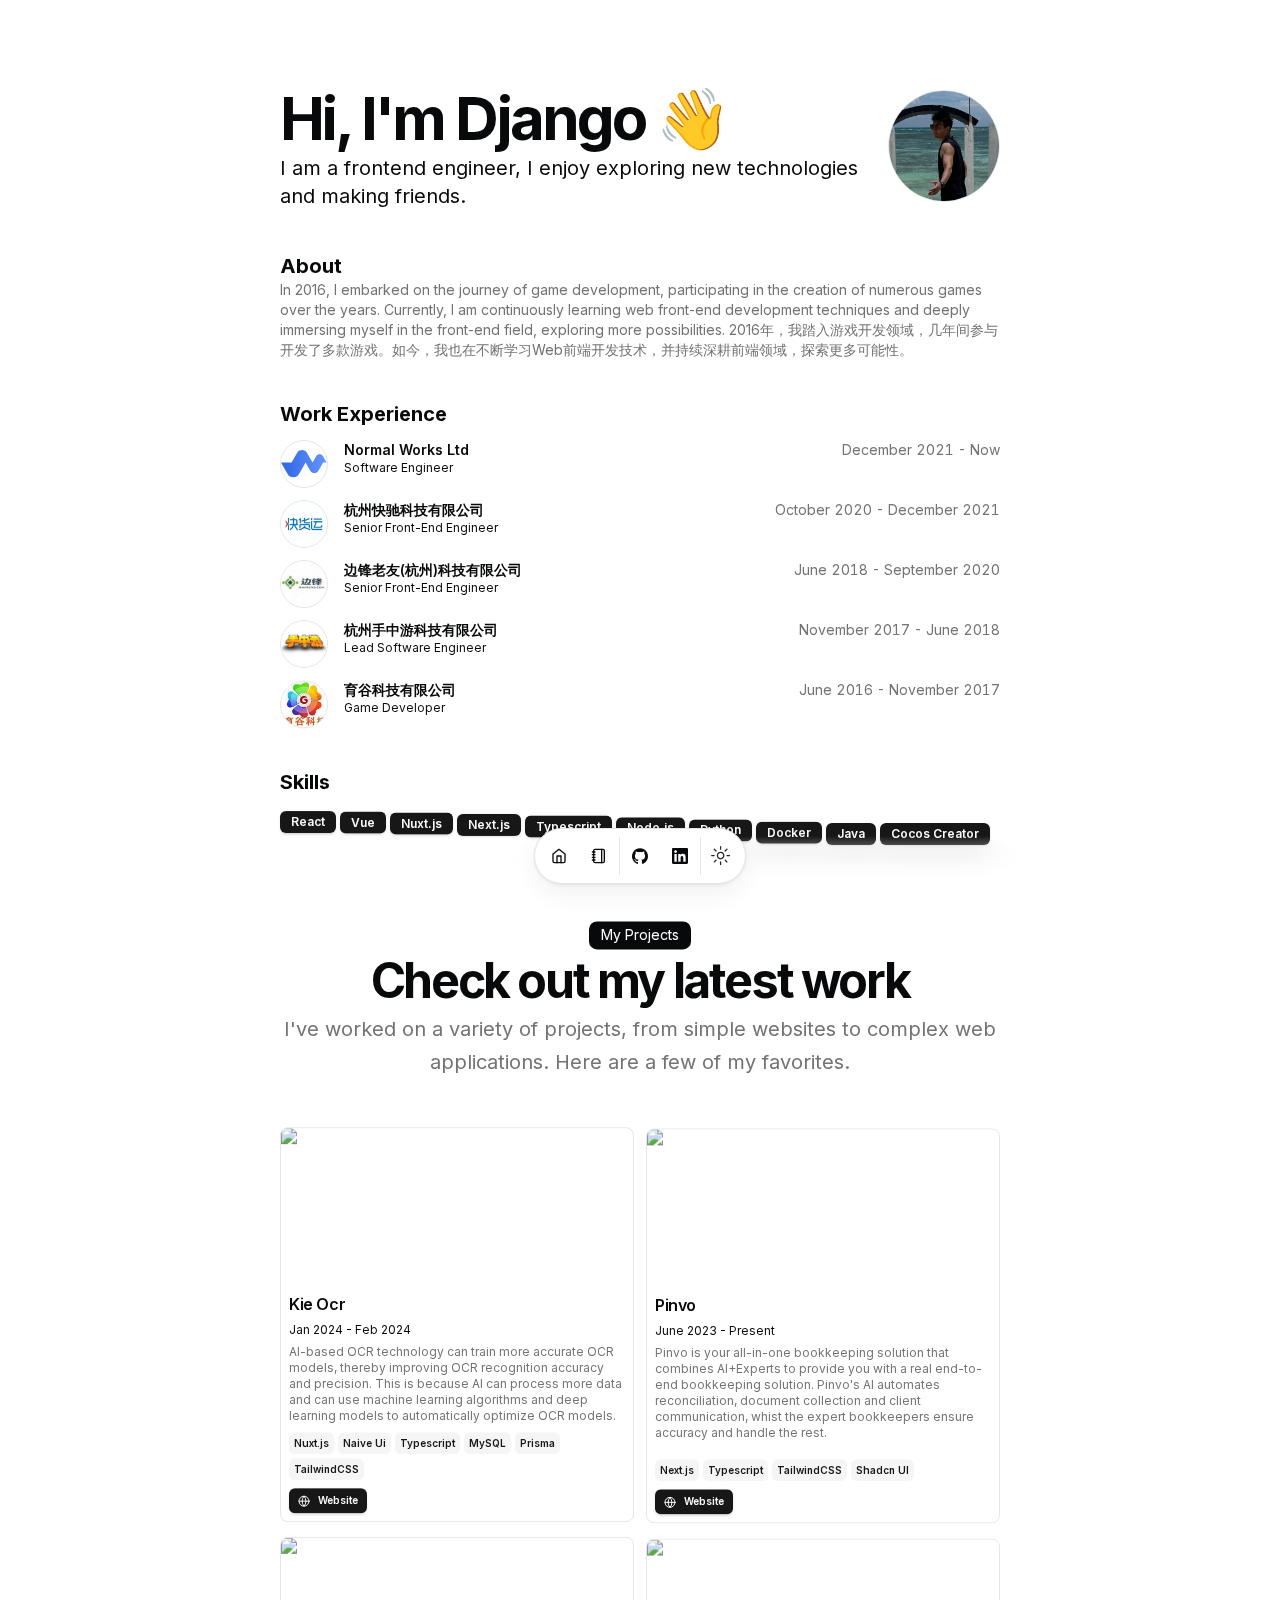
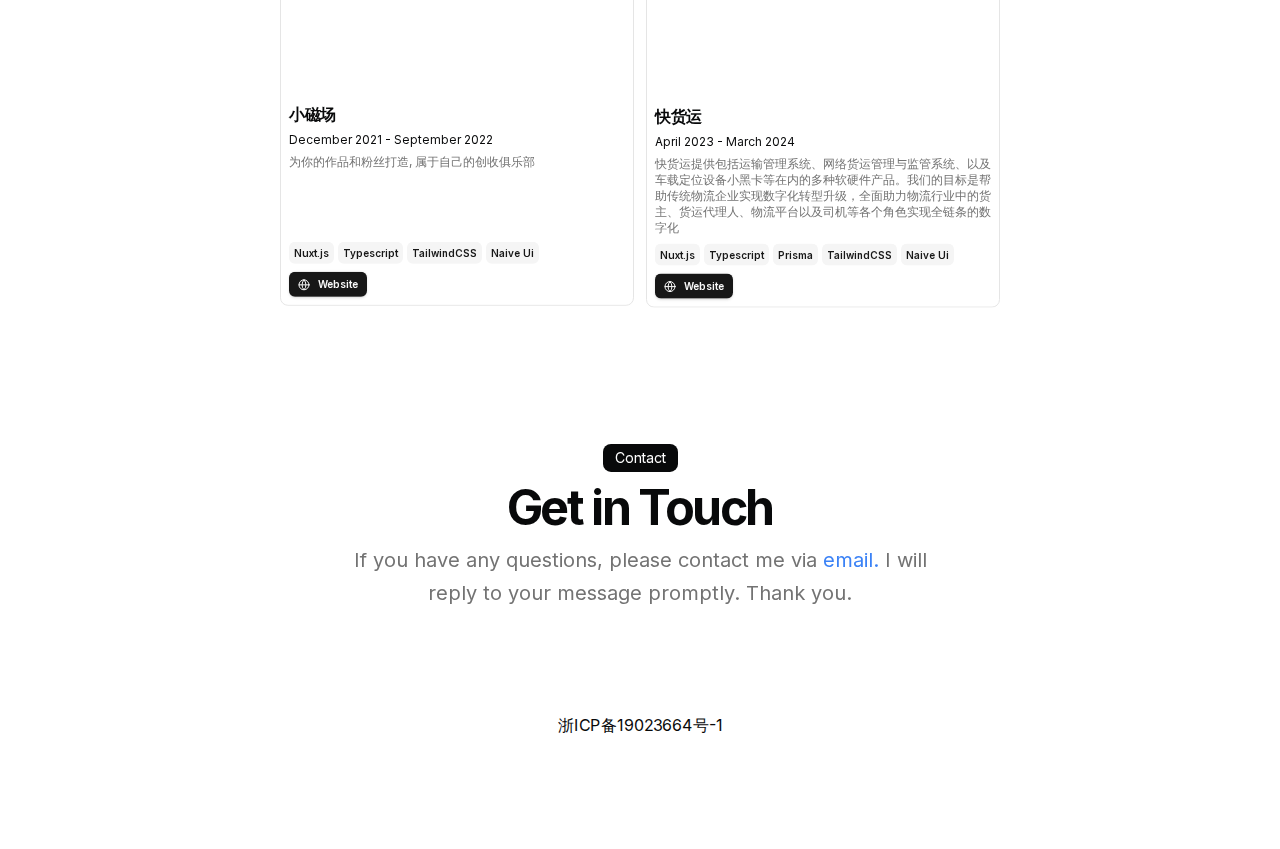
==== commit 350b93d9: "fix: change dir" ====
--- a/index.html
+++ b/index.html
@@ -1,2 +1,2 @@
-<!DOCTYPE html><html lang="en"><head><meta charSet="utf-8"/><meta name="viewport" content="width=device-width, initial-scale=1"/><link rel="preload" href="/_next/static/media/a34f9d1faa5f3315-s.p.woff2" as="font" crossorigin="" type="font/woff2"/><link rel="stylesheet" href="/_next/static/css/221a288b464bb162.css" data-precedence="next"/><link rel="preload" as="script" fetchPriority="low" href="/_next/static/chunks/webpack-e7187db792d52e91.js"/><script src="/_next/static/chunks/67cfe1a8-1e0b14605a3aca8a.js" async=""></script><script src="/_next/static/chunks/221-234395c2f1e75a10.js" async=""></script><script src="/_next/static/chunks/main-app-72fb536d84841862.js" async=""></script><script src="/_next/static/chunks/137-8e9d12a7fe4ccda4.js" async=""></script><script src="/_next/static/chunks/584-7be2d28e92522751.js" async=""></script><script src="/_next/static/chunks/714-c2fd9cd5cbb63b0f.js" async=""></script><script src="/_next/static/chunks/app/page-e2ab77fbfc875251.js" async=""></script><script src="/_next/static/chunks/84fbfe7f-d8111a4d3a42e4a8.js" async=""></script><script src="/_next/static/chunks/557-1ed164cae54f3c0f.js" async=""></script><script src="/_next/static/chunks/app/layout-c1a7afb23a489494.js" async=""></script><title>Django</title><meta name="description" content="I am a frontend engineer, I enjoy exploring new technologies and making friends."/><meta name="robots" content="index, follow"/><meta name="googlebot" content="index, follow, max-video-preview:-1, max-image-preview:large, max-snippet:-1"/><meta property="og:title" content="Django"/><meta property="og:description" content="I am a frontend engineer, I enjoy exploring new technologies and making friends."/><meta property="og:url" content="http://me.djangofreeman.com"/><meta property="og:site_name" content="Django"/><meta property="og:locale" content="en_US"/><meta property="og:type" content="website"/><meta name="twitter:card" content="summary_large_image"/><meta name="twitter:title" content="Django"/><meta name="twitter:description" content="I am a frontend engineer, I enjoy exploring new technologies and making friends."/><link rel="icon" href="/favicon.ico" type="image/x-icon" sizes="16x16"/><meta name="next-size-adjust"/><script src="/_next/static/chunks/polyfills-78c92fac7aa8fdd8.js" noModule=""></script></head><body class="min-h-screen bg-background font-sans antialiased max-w-3xl mx-auto py-12 sm:py-24 px-6 __variable_36bd41"><script>!function(){try{var d=document.documentElement,c=d.classList;c.remove('light','dark');var e=localStorage.getItem('theme');if('system'===e||(!e&&false)){var t='(prefers-color-scheme: dark)',m=window.matchMedia(t);if(m.media!==t||m.matches){d.style.colorScheme = 'dark';c.add('dark')}else{d.style.colorScheme = 'light';c.add('light')}}else if(e){c.add(e|| '')}else{c.add('light')}if(e==='light'||e==='dark'||!e)d.style.colorScheme=e||'light'}catch(e){}}()</script><main class="flex flex-col min-h-[100dvh] space-y-10"><section id="hero"><div class="mx-auto w-full max-w-3xl space-y-8"><div class="gap-2 flex justify-between"><div class="flex-col flex flex-1 space-y-1.5"><div class="flex"><span class="inline-block text-3xl font-bold tracking-tighter sm:text-5xl xl:text-6xl/none" style="opacity:0;filter:blur(8px);transform:translateY(8px) translateZ(0)">Hi, I&#x27;m Django 👋</span></div><div class="flex"><span class="inline-block max-w-[600px] md:text-xl" style="opacity:0;filter:blur(8px);transform:translateY(8px) translateZ(0)">I am a frontend engineer, I enjoy exploring new technologies and making friends.</span></div></div><div style="opacity:0;filter:blur(6px);transform:translateY(6px) translateZ(0)"><span class="relative flex shrink-0 overflow-hidden rounded-full size-28 border"><span class="flex h-full w-full items-center justify-center rounded-full bg-muted">DJ</span></span></div></div></div></section><section id="about"><div style="opacity:0;filter:blur(6px);transform:translateY(6px) translateZ(0)"><h2 class="text-xl font-bold">About</h2></div><div style="opacity:0;filter:blur(6px);transform:translateY(6px) translateZ(0)"><div class="prose max-w-full text-pretty font-sans text-sm text-muted-foreground dark:prose-invert"><p>In 2016, I embarked on the journey of game development, participating in the creation of numerous games over the years. Currently, I am continuously learning web front-end development techniques and deeply immersing myself in the front-end field, exploring more possibilities.
-2016年，我踏入游戏开发领域，几年间参与开发了多款游戏。如今，我也在不断学习Web前端开发技术，并持续深耕前端领域，探索更多可能性。</p></div></div></section><section id="work"><div class="flex min-h-0 flex-col gap-y-3"><div style="opacity:0;filter:blur(6px);transform:translateY(6px) translateZ(0)"><h2 class="text-xl font-bold">Work Experience</h2></div><div style="opacity:0;filter:blur(6px);transform:translateY(6px) translateZ(0)"><a class="block cursor-pointer" href="https://normal.works/"><div class="rounded-lg bg-card text-card-foreground flex"><div class="flex-none"><span class="relative flex shrink-0 overflow-hidden rounded-full border size-12 m-auto bg-muted-background dark:bg-foreground"><span class="flex h-full w-full items-center justify-center rounded-full bg-muted">N</span></span></div><div class="flex-grow ml-4 items-center flex-col group"><div class="flex flex-col"><div class="flex items-center justify-between gap-x-2 text-base"><h3 class="inline-flex items-center justify-center font-semibold leading-none text-xs sm:text-sm">Normal Works Ltd<span class="inline-flex gap-x-1"></span><svg xmlns="http://www.w3.org/2000/svg" width="24" height="24" viewBox="0 0 24 24" fill="none" stroke="currentColor" stroke-width="2" stroke-linecap="round" stroke-linejoin="round" class="lucide lucide-chevron-right size-4 translate-x-0 transform opacity-0 transition-all duration-300 ease-out group-hover:translate-x-1 group-hover:opacity-100 rotate-0"><path d="m9 18 6-6-6-6"></path></svg></h3><div class="text-xs sm:text-sm tabular-nums text-muted-foreground text-right">December 2021 - Now</div></div><div class="font-sans text-xs">Software Engineer</div></div><div class="mt-2 text-xs sm:text-sm" style="opacity:0;height:0px">在这里，我们开展了一系列引人入胜的项目。我们推出了面向消费者的“创作者”社交平台——“小磁场”，同时还打造了面向金融市场的创新产品——Pinvo。</div></div></div></a></div><div style="opacity:0;filter:blur(6px);transform:translateY(6px) translateZ(0)"><a class="block cursor-pointer" href="#"><div class="rounded-lg bg-card text-card-foreground flex"><div class="flex-none"><span class="relative flex shrink-0 overflow-hidden rounded-full border size-12 m-auto bg-muted-background dark:bg-foreground"><span class="flex h-full w-full items-center justify-center rounded-full bg-muted">杭</span></span></div><div class="flex-grow ml-4 items-center flex-col group"><div class="flex flex-col"><div class="flex items-center justify-between gap-x-2 text-base"><h3 class="inline-flex items-center justify-center font-semibold leading-none text-xs sm:text-sm">杭州快驰科技有限公司<span class="inline-flex gap-x-1"></span><svg xmlns="http://www.w3.org/2000/svg" width="24" height="24" viewBox="0 0 24 24" fill="none" stroke="currentColor" stroke-width="2" stroke-linecap="round" stroke-linejoin="round" class="lucide lucide-chevron-right size-4 translate-x-0 transform opacity-0 transition-all duration-300 ease-out group-hover:translate-x-1 group-hover:opacity-100 rotate-0"><path d="m9 18 6-6-6-6"></path></svg></h3><div class="text-xs sm:text-sm tabular-nums text-muted-foreground text-right">October 2020 - December 2021</div></div><div class="font-sans text-xs">Senior Front-End Engineer</div></div><div class="mt-2 text-xs sm:text-sm" style="opacity:0;height:0px">我在快货运项目中，负责了多个关键模块的开发与架构设计。首先，在网络货运平台方面，我使用Vue3搭建了底层架构，并结合Vue2作为子应用框架，通过qiankun搭建了微前端基础架构，尽管由于实现隔离采用了with导致性能有所下降，但这是接入成本的一部分。我还编写了Webpack4插件，实现了子应用的配置化路由，并手动加载子应用；同时，开发了粘性事件系统，用于服务间的通信。此外，我编写了子应用接入能力库“spa”，使得子项目可以一键接入并获得主应用的能力，并开发了主应用的MicroApp组件，实现了子应用的组件化，支持同屏多个子应用的展示。在快货运官网项目中，我使用Nuxt.js进行服务端渲染，开发了高性能的官网，并采用Tailwindcss作为样式开发标准，实现了响应式布局，适配手机和PC双端，同时使用了Animation.css作为动画库。最后，在快货运图传系统中，我使用Vue3作为前端开发框架，NestJS作为后端开发框架，采用Redis作为数据缓存，MySQL作为数据持久化方案，并通过Docker镜像容器进行部署，对接OSS API完成了对文件图片的管理。</div></div></div></a></div><div style="opacity:0;filter:blur(6px);transform:translateY(6px) translateZ(0)"><a class="block cursor-pointer" href="#"><div class="rounded-lg bg-card text-card-foreground flex"><div class="flex-none"><span class="relative flex shrink-0 overflow-hidden rounded-full border size-12 m-auto bg-muted-background dark:bg-foreground"><span class="flex h-full w-full items-center justify-center rounded-full bg-muted">边</span></span></div><div class="flex-grow ml-4 items-center flex-col group"><div class="flex flex-col"><div class="flex items-center justify-between gap-x-2 text-base"><h3 class="inline-flex items-center justify-center font-semibold leading-none text-xs sm:text-sm">边锋老友(杭州)科技有限公司<span class="inline-flex gap-x-1"></span><svg xmlns="http://www.w3.org/2000/svg" width="24" height="24" viewBox="0 0 24 24" fill="none" stroke="currentColor" stroke-width="2" stroke-linecap="round" stroke-linejoin="round" class="lucide lucide-chevron-right size-4 translate-x-0 transform opacity-0 transition-all duration-300 ease-out group-hover:translate-x-1 group-hover:opacity-100 rotate-0"><path d="m9 18 6-6-6-6"></path></svg></h3><div class="text-xs sm:text-sm tabular-nums text-muted-foreground text-right">June 2018 - September 2020</div></div><div class="font-sans text-xs">Senior Front-End Engineer</div></div><div class="mt-2 text-xs sm:text-sm" style="opacity:0;height:0px">我使用Cocos引擎构建了前端游戏框架，并创新性地实现了热更新功能，通过Vue的MVVM思想优化了游戏架构，提升了组件的灵活性和双向绑定能力。同时，我运用FairyGUI的编程思想，开发了TS注释模式的动态创建组件系统，进一步增强了系统的灵活性。在Flutter混编App（夺多多、小狮子浏览器）项目中，我从零搭建了前端App框架，通过Stream优化了State的管理和局部刷新，并设计了防抖、节流机制以提升App性能。在Vue小程序（彼岸排行）项目中，我选择了uniApp跨平台开发框架，并使用Golang和Gin框架开发了后台服务，利用Redis作为缓存提高了服务端运行效率，并通过Mysql进行持久化操作。</div></div></div></a></div><div style="opacity:0;filter:blur(6px);transform:translateY(6px) translateZ(0)"><a class="block cursor-pointer" href="Hangzhou, China"><div class="rounded-lg bg-card text-card-foreground flex"><div class="flex-none"><span class="relative flex shrink-0 overflow-hidden rounded-full border size-12 m-auto bg-muted-background dark:bg-foreground"><span class="flex h-full w-full items-center justify-center rounded-full bg-muted">杭</span></span></div><div class="flex-grow ml-4 items-center flex-col group"><div class="flex flex-col"><div class="flex items-center justify-between gap-x-2 text-base"><h3 class="inline-flex items-center justify-center font-semibold leading-none text-xs sm:text-sm">杭州手中游科技有限公司<span class="inline-flex gap-x-1"></span><svg xmlns="http://www.w3.org/2000/svg" width="24" height="24" viewBox="0 0 24 24" fill="none" stroke="currentColor" stroke-width="2" stroke-linecap="round" stroke-linejoin="round" class="lucide lucide-chevron-right size-4 translate-x-0 transform opacity-0 transition-all duration-300 ease-out group-hover:translate-x-1 group-hover:opacity-100 rotate-0"><path d="m9 18 6-6-6-6"></path></svg></h3><div class="text-xs sm:text-sm tabular-nums text-muted-foreground text-right">November 2017 - June 2018</div></div><div class="font-sans text-xs">Lead Software Engineer</div></div><div class="mt-2 text-xs sm:text-sm" style="opacity:0;height:0px">作为H5游戏前端负责人，我成功从零搭建了包括大厅、背包、会员、匹配、游戏场景和游戏逻辑在内的所有模块。在技术方面，我基于pureMVC构建了H5游戏前端框架，并通过命令行一键构建项目，显著提升了开发效率。针对复杂列表进行了优化，提升了游戏性能，并采用状态同步策略降低了出错概率，增强了容错性。此外，我通过图形角度方法实现了伪3D效果。在个人成长方面，我提升了团队协作和抗压能力，扩展了前端优化和基础构建发布的视野，并在组件化和模块化方面积累了丰富的实践经验。</div></div></div></a></div><div style="opacity:0;filter:blur(6px);transform:translateY(6px) translateZ(0)"><a class="block cursor-pointer" href="#"><div class="rounded-lg bg-card text-card-foreground flex"><div class="flex-none"><span class="relative flex shrink-0 overflow-hidden rounded-full border size-12 m-auto bg-muted-background dark:bg-foreground"><span class="flex h-full w-full items-center justify-center rounded-full bg-muted">育</span></span></div><div class="flex-grow ml-4 items-center flex-col group"><div class="flex flex-col"><div class="flex items-center justify-between gap-x-2 text-base"><h3 class="inline-flex items-center justify-center font-semibold leading-none text-xs sm:text-sm">育谷科技有限公司<span class="inline-flex gap-x-1"></span><svg xmlns="http://www.w3.org/2000/svg" width="24" height="24" viewBox="0 0 24 24" fill="none" stroke="currentColor" stroke-width="2" stroke-linecap="round" stroke-linejoin="round" class="lucide lucide-chevron-right size-4 translate-x-0 transform opacity-0 transition-all duration-300 ease-out group-hover:translate-x-1 group-hover:opacity-100 rotate-0"><path d="m9 18 6-6-6-6"></path></svg></h3><div class="text-xs sm:text-sm tabular-nums text-muted-foreground text-right">June 2016 - November 2017</div></div><div class="font-sans text-xs">Game Developer</div></div><div class="mt-2 text-xs sm:text-sm" style="opacity:0;height:0px">作为游戏前端主程，我开发了核心模块，包括原生能力、动态配置、背包、聊天和匹配系统。我通过对象池、9宫格压缩和优化加载流程提升性能，并为美术和策划开发工具，提高团队效率。我的工作提升了组件复用、资源优化和加载速度。</div></div></div></a></div></div></section><section id="skills"><div class="flex min-h-0 flex-col gap-y-3"><div style="opacity:0;filter:blur(6px);transform:translateY(6px) translateZ(0)"><h2 class="text-xl font-bold">Skills</h2></div><div class="flex flex-wrap gap-1"><div style="opacity:0;filter:blur(6px);transform:translateY(6px) translateZ(0)"><div class="inline-flex items-center rounded-md border px-2.5 py-0.5 text-xs font-semibold transition-colors focus:outline-none focus:ring-2 focus:ring-ring focus:ring-offset-2 border-transparent bg-primary text-primary-foreground shadow hover:bg-primary/80">React</div></div><div style="opacity:0;filter:blur(6px);transform:translateY(6px) translateZ(0)"><div class="inline-flex items-center rounded-md border px-2.5 py-0.5 text-xs font-semibold transition-colors focus:outline-none focus:ring-2 focus:ring-ring focus:ring-offset-2 border-transparent bg-primary text-primary-foreground shadow hover:bg-primary/80">Vue</div></div><div style="opacity:0;filter:blur(6px);transform:translateY(6px) translateZ(0)"><div class="inline-flex items-center rounded-md border px-2.5 py-0.5 text-xs font-semibold transition-colors focus:outline-none focus:ring-2 focus:ring-ring focus:ring-offset-2 border-transparent bg-primary text-primary-foreground shadow hover:bg-primary/80">Nuxt.js</div></div><div style="opacity:0;filter:blur(6px);transform:translateY(6px) translateZ(0)"><div class="inline-flex items-center rounded-md border px-2.5 py-0.5 text-xs font-semibold transition-colors focus:outline-none focus:ring-2 focus:ring-ring focus:ring-offset-2 border-transparent bg-primary text-primary-foreground shadow hover:bg-primary/80">Next.js</div></div><div style="opacity:0;filter:blur(6px);transform:translateY(6px) translateZ(0)"><div class="inline-flex items-center rounded-md border px-2.5 py-0.5 text-xs font-semibold transition-colors focus:outline-none focus:ring-2 focus:ring-ring focus:ring-offset-2 border-transparent bg-primary text-primary-foreground shadow hover:bg-primary/80">Typescript</div></div><div style="opacity:0;filter:blur(6px);transform:translateY(6px) translateZ(0)"><div class="inline-flex items-center rounded-md border px-2.5 py-0.5 text-xs font-semibold transition-colors focus:outline-none focus:ring-2 focus:ring-ring focus:ring-offset-2 border-transparent bg-primary text-primary-foreground shadow hover:bg-primary/80">Node.js</div></div><div style="opacity:0;filter:blur(6px);transform:translateY(6px) translateZ(0)"><div class="inline-flex items-center rounded-md border px-2.5 py-0.5 text-xs font-semibold transition-colors focus:outline-none focus:ring-2 focus:ring-ring focus:ring-offset-2 border-transparent bg-primary text-primary-foreground shadow hover:bg-primary/80">Python</div></div><div style="opacity:0;filter:blur(6px);transform:translateY(6px) translateZ(0)"><div class="inline-flex items-center rounded-md border px-2.5 py-0.5 text-xs font-semibold transition-colors focus:outline-none focus:ring-2 focus:ring-ring focus:ring-offset-2 border-transparent bg-primary text-primary-foreground shadow hover:bg-primary/80">Docker</div></div><div style="opacity:0;filter:blur(6px);transform:translateY(6px) translateZ(0)"><div class="inline-flex items-center rounded-md border px-2.5 py-0.5 text-xs font-semibold transition-colors focus:outline-none focus:ring-2 focus:ring-ring focus:ring-offset-2 border-transparent bg-primary text-primary-foreground shadow hover:bg-primary/80">Java</div></div><div style="opacity:0;filter:blur(6px);transform:translateY(6px) translateZ(0)"><div class="inline-flex items-center rounded-md border px-2.5 py-0.5 text-xs font-semibold transition-colors focus:outline-none focus:ring-2 focus:ring-ring focus:ring-offset-2 border-transparent bg-primary text-primary-foreground shadow hover:bg-primary/80">Cocos Creator</div></div></div></div></section><section id="projects"><div class="space-y-12 w-full py-12"><div style="opacity:0;filter:blur(6px);transform:translateY(6px) translateZ(0)"><div class="flex flex-col items-center justify-center space-y-4 text-center"><div class="space-y-2"><div class="inline-block rounded-lg bg-foreground text-background px-3 py-1 text-sm">My Projects</div><h2 class="text-3xl font-bold tracking-tighter sm:text-5xl">Check out my latest work</h2><p class="text-muted-foreground md:text-xl/relaxed lg:text-base/relaxed xl:text-xl/relaxed">I&#x27;ve worked on a variety of projects, from simple websites to complex web applications. Here are a few of my favorites.</p></div></div></div><div class="grid grid-cols-1 gap-3 sm:grid-cols-2 max-w-[800px] mx-auto"><div style="opacity:0;filter:blur(6px);transform:translateY(6px) translateZ(0)"><div class="rounded-lg bg-card text-card-foreground flex flex-col overflow-hidden border hover:shadow-lg transition-all duration-300 ease-out h-full"><a class="block cursor-pointer" href="http://kieocr.com"><img alt="Kie Ocr" loading="lazy" width="500" height="300" decoding="async" data-nimg="1" class="h-40 w-full overflow-hidden object-cover object-top" style="color:transparent" srcSet="/_next/image?url=%2Fkieocr.png&amp;w=640&amp;q=75 1x, /_next/image?url=%2Fkieocr.png&amp;w=1080&amp;q=75 2x" src="/_next/image?url=%2Fkieocr.png&amp;w=1080&amp;q=75"/></a><div class="flex flex-col px-2"><div class="space-y-1"><h3 class="font-semibold tracking-tight mt-1 text-base">Kie Ocr</h3><time class="font-sans text-xs">Jan 2024 - Feb 2024</time><div class="hidden font-sans text-xs underline print:visible"></div><div class="prose max-w-full text-pretty font-sans text-xs text-muted-foreground dark:prose-invert"><p>AI-based OCR technology can train more accurate OCR models, thereby improving OCR recognition accuracy and precision. This is because AI can process more data and can use machine learning algorithms and deep learning models to automatically optimize OCR models.</p></div></div></div><div class="text-pretty font-sans text-sm text-muted-foreground mt-auto flex flex-col px-2"><div class="mt-2 flex flex-wrap gap-1"><div class="inline-flex items-center rounded-md border font-semibold transition-colors focus:outline-none focus:ring-2 focus:ring-ring focus:ring-offset-2 border-transparent bg-secondary text-secondary-foreground hover:bg-secondary/80 px-1 py-0 text-[10px]">Nuxt.js</div><div class="inline-flex items-center rounded-md border font-semibold transition-colors focus:outline-none focus:ring-2 focus:ring-ring focus:ring-offset-2 border-transparent bg-secondary text-secondary-foreground hover:bg-secondary/80 px-1 py-0 text-[10px]">Naive Ui</div><div class="inline-flex items-center rounded-md border font-semibold transition-colors focus:outline-none focus:ring-2 focus:ring-ring focus:ring-offset-2 border-transparent bg-secondary text-secondary-foreground hover:bg-secondary/80 px-1 py-0 text-[10px]">Typescript</div><div class="inline-flex items-center rounded-md border font-semibold transition-colors focus:outline-none focus:ring-2 focus:ring-ring focus:ring-offset-2 border-transparent bg-secondary text-secondary-foreground hover:bg-secondary/80 px-1 py-0 text-[10px]">MySQL</div><div class="inline-flex items-center rounded-md border font-semibold transition-colors focus:outline-none focus:ring-2 focus:ring-ring focus:ring-offset-2 border-transparent bg-secondary text-secondary-foreground hover:bg-secondary/80 px-1 py-0 text-[10px]">Prisma</div><div class="inline-flex items-center rounded-md border font-semibold transition-colors focus:outline-none focus:ring-2 focus:ring-ring focus:ring-offset-2 border-transparent bg-secondary text-secondary-foreground hover:bg-secondary/80 px-1 py-0 text-[10px]">TailwindCSS</div></div></div><div class="flex items-center pt-2 px-2 pb-2"><div class="flex flex-row flex-wrap items-start gap-1"><a target="_blank" href="http://kieocr.com"><div class="items-center rounded-md border font-semibold transition-colors focus:outline-none focus:ring-2 focus:ring-ring focus:ring-offset-2 border-transparent bg-primary text-primary-foreground shadow hover:bg-primary/80 flex gap-2 px-2 py-1 text-[10px]"><svg xmlns="http://www.w3.org/2000/svg" width="24" height="24" viewBox="0 0 24 24" fill="none" stroke="currentColor" stroke-width="2" stroke-linecap="round" stroke-linejoin="round" class="lucide lucide-globe size-3"><circle cx="12" cy="12" r="10"></circle><path d="M12 2a14.5 14.5 0 0 0 0 20 14.5 14.5 0 0 0 0-20"></path><path d="M2 12h20"></path></svg>Website</div></a></div></div></div></div><div style="opacity:0;filter:blur(6px);transform:translateY(6px) translateZ(0)"><div class="rounded-lg bg-card text-card-foreground flex flex-col overflow-hidden border hover:shadow-lg transition-all duration-300 ease-out h-full"><a class="block cursor-pointer" href="https://pinvo.ai"><img alt="Pinvo" loading="lazy" width="500" height="300" decoding="async" data-nimg="1" class="h-40 w-full overflow-hidden object-cover object-top" style="color:transparent" srcSet="/_next/image?url=%2Fpinvo.png&amp;w=640&amp;q=75 1x, /_next/image?url=%2Fpinvo.png&amp;w=1080&amp;q=75 2x" src="/_next/image?url=%2Fpinvo.png&amp;w=1080&amp;q=75"/></a><div class="flex flex-col px-2"><div class="space-y-1"><h3 class="font-semibold tracking-tight mt-1 text-base">Pinvo</h3><time class="font-sans text-xs">June 2023 - Present</time><div class="hidden font-sans text-xs underline print:visible"></div><div class="prose max-w-full text-pretty font-sans text-xs text-muted-foreground dark:prose-invert"><p>Pinvo is your all-in-one bookkeeping solution that combines AI+Experts to provide you with a real end-to-end bookkeeping solution. Pinvo&#x27;s AI automates reconciliation, document collection and client communication, whist the expert bookkeepers ensure accuracy and handle the rest.</p></div></div></div><div class="text-pretty font-sans text-sm text-muted-foreground mt-auto flex flex-col px-2"><div class="mt-2 flex flex-wrap gap-1"><div class="inline-flex items-center rounded-md border font-semibold transition-colors focus:outline-none focus:ring-2 focus:ring-ring focus:ring-offset-2 border-transparent bg-secondary text-secondary-foreground hover:bg-secondary/80 px-1 py-0 text-[10px]">Next.js</div><div class="inline-flex items-center rounded-md border font-semibold transition-colors focus:outline-none focus:ring-2 focus:ring-ring focus:ring-offset-2 border-transparent bg-secondary text-secondary-foreground hover:bg-secondary/80 px-1 py-0 text-[10px]">Typescript</div><div class="inline-flex items-center rounded-md border font-semibold transition-colors focus:outline-none focus:ring-2 focus:ring-ring focus:ring-offset-2 border-transparent bg-secondary text-secondary-foreground hover:bg-secondary/80 px-1 py-0 text-[10px]">TailwindCSS</div><div class="inline-flex items-center rounded-md border font-semibold transition-colors focus:outline-none focus:ring-2 focus:ring-ring focus:ring-offset-2 border-transparent bg-secondary text-secondary-foreground hover:bg-secondary/80 px-1 py-0 text-[10px]">Shadcn UI</div></div></div><div class="flex items-center pt-2 px-2 pb-2"><div class="flex flex-row flex-wrap items-start gap-1"><a target="_blank" href="https://pinvo.ai"><div class="items-center rounded-md border font-semibold transition-colors focus:outline-none focus:ring-2 focus:ring-ring focus:ring-offset-2 border-transparent bg-primary text-primary-foreground shadow hover:bg-primary/80 flex gap-2 px-2 py-1 text-[10px]"><svg xmlns="http://www.w3.org/2000/svg" width="24" height="24" viewBox="0 0 24 24" fill="none" stroke="currentColor" stroke-width="2" stroke-linecap="round" stroke-linejoin="round" class="lucide lucide-globe size-3"><circle cx="12" cy="12" r="10"></circle><path d="M12 2a14.5 14.5 0 0 0 0 20 14.5 14.5 0 0 0 0-20"></path><path d="M2 12h20"></path></svg>Website</div></a></div></div></div></div><div style="opacity:0;filter:blur(6px);transform:translateY(6px) translateZ(0)"><div class="rounded-lg bg-card text-card-foreground flex flex-col overflow-hidden border hover:shadow-lg transition-all duration-300 ease-out h-full"><a class="block cursor-pointer" href="https://xiaocichang.com"><img alt="小磁场" loading="lazy" width="500" height="300" decoding="async" data-nimg="1" class="h-40 w-full overflow-hidden object-cover object-top" style="color:transparent" srcSet="/_next/image?url=%2Fxcc.png&amp;w=640&amp;q=75 1x, /_next/image?url=%2Fxcc.png&amp;w=1080&amp;q=75 2x" src="/_next/image?url=%2Fxcc.png&amp;w=1080&amp;q=75"/></a><div class="flex flex-col px-2"><div class="space-y-1"><h3 class="font-semibold tracking-tight mt-1 text-base">小磁场</h3><time class="font-sans text-xs">December 2021 - September 2022</time><div class="hidden font-sans text-xs underline print:visible"></div><div class="prose max-w-full text-pretty font-sans text-xs text-muted-foreground dark:prose-invert"><p>为你的作品和粉丝打造, 属于自己的创收俱乐部</p></div></div></div><div class="text-pretty font-sans text-sm text-muted-foreground mt-auto flex flex-col px-2"><div class="mt-2 flex flex-wrap gap-1"><div class="inline-flex items-center rounded-md border font-semibold transition-colors focus:outline-none focus:ring-2 focus:ring-ring focus:ring-offset-2 border-transparent bg-secondary text-secondary-foreground hover:bg-secondary/80 px-1 py-0 text-[10px]">Nuxt.js</div><div class="inline-flex items-center rounded-md border font-semibold transition-colors focus:outline-none focus:ring-2 focus:ring-ring focus:ring-offset-2 border-transparent bg-secondary text-secondary-foreground hover:bg-secondary/80 px-1 py-0 text-[10px]">Typescript</div><div class="inline-flex items-center rounded-md border font-semibold transition-colors focus:outline-none focus:ring-2 focus:ring-ring focus:ring-offset-2 border-transparent bg-secondary text-secondary-foreground hover:bg-secondary/80 px-1 py-0 text-[10px]">TailwindCSS</div><div class="inline-flex items-center rounded-md border font-semibold transition-colors focus:outline-none focus:ring-2 focus:ring-ring focus:ring-offset-2 border-transparent bg-secondary text-secondary-foreground hover:bg-secondary/80 px-1 py-0 text-[10px]">Naive Ui</div></div></div><div class="flex items-center pt-2 px-2 pb-2"><div class="flex flex-row flex-wrap items-start gap-1"><a target="_blank" href="https://xiaocichang.com"><div class="items-center rounded-md border font-semibold transition-colors focus:outline-none focus:ring-2 focus:ring-ring focus:ring-offset-2 border-transparent bg-primary text-primary-foreground shadow hover:bg-primary/80 flex gap-2 px-2 py-1 text-[10px]"><svg xmlns="http://www.w3.org/2000/svg" width="24" height="24" viewBox="0 0 24 24" fill="none" stroke="currentColor" stroke-width="2" stroke-linecap="round" stroke-linejoin="round" class="lucide lucide-globe size-3"><circle cx="12" cy="12" r="10"></circle><path d="M12 2a14.5 14.5 0 0 0 0 20 14.5 14.5 0 0 0 0-20"></path><path d="M2 12h20"></path></svg>Website</div></a></div></div></div></div><div style="opacity:0;filter:blur(6px);transform:translateY(6px) translateZ(0)"><div class="rounded-lg bg-card text-card-foreground flex flex-col overflow-hidden border hover:shadow-lg transition-all duration-300 ease-out h-full"><a class="block cursor-pointer" href="https://kuaihuoyun.com"><img alt="快货运" loading="lazy" width="500" height="300" decoding="async" data-nimg="1" class="h-40 w-full overflow-hidden object-cover object-top" style="color:transparent" srcSet="/_next/image?url=%2Fkhy_website.png&amp;w=640&amp;q=75 1x, /_next/image?url=%2Fkhy_website.png&amp;w=1080&amp;q=75 2x" src="/_next/image?url=%2Fkhy_website.png&amp;w=1080&amp;q=75"/></a><div class="flex flex-col px-2"><div class="space-y-1"><h3 class="font-semibold tracking-tight mt-1 text-base">快货运</h3><time class="font-sans text-xs">April 2023 - March 2024</time><div class="hidden font-sans text-xs underline print:visible"></div><div class="prose max-w-full text-pretty font-sans text-xs text-muted-foreground dark:prose-invert"><p>快货运提供包括运输管理系统、网络货运管理与监管系统、以及车载定位设备小黑卡等在内的多种软硬件产品。我们的目标是帮助传统物流企业实现数字化转型升级，全面助力物流行业中的货主、货运代理人、物流平台以及司机等各个角色实现全链条的数字化</p></div></div></div><div class="text-pretty font-sans text-sm text-muted-foreground mt-auto flex flex-col px-2"><div class="mt-2 flex flex-wrap gap-1"><div class="inline-flex items-center rounded-md border font-semibold transition-colors focus:outline-none focus:ring-2 focus:ring-ring focus:ring-offset-2 border-transparent bg-secondary text-secondary-foreground hover:bg-secondary/80 px-1 py-0 text-[10px]">Nuxt.js</div><div class="inline-flex items-center rounded-md border font-semibold transition-colors focus:outline-none focus:ring-2 focus:ring-ring focus:ring-offset-2 border-transparent bg-secondary text-secondary-foreground hover:bg-secondary/80 px-1 py-0 text-[10px]">Typescript</div><div class="inline-flex items-center rounded-md border font-semibold transition-colors focus:outline-none focus:ring-2 focus:ring-ring focus:ring-offset-2 border-transparent bg-secondary text-secondary-foreground hover:bg-secondary/80 px-1 py-0 text-[10px]">Prisma</div><div class="inline-flex items-center rounded-md border font-semibold transition-colors focus:outline-none focus:ring-2 focus:ring-ring focus:ring-offset-2 border-transparent bg-secondary text-secondary-foreground hover:bg-secondary/80 px-1 py-0 text-[10px]">TailwindCSS</div><div class="inline-flex items-center rounded-md border font-semibold transition-colors focus:outline-none focus:ring-2 focus:ring-ring focus:ring-offset-2 border-transparent bg-secondary text-secondary-foreground hover:bg-secondary/80 px-1 py-0 text-[10px]">Naive Ui</div></div></div><div class="flex items-center pt-2 px-2 pb-2"><div class="flex flex-row flex-wrap items-start gap-1"><a target="_blank" href="https://kuaihuoyun.com"><div class="items-center rounded-md border font-semibold transition-colors focus:outline-none focus:ring-2 focus:ring-ring focus:ring-offset-2 border-transparent bg-primary text-primary-foreground shadow hover:bg-primary/80 flex gap-2 px-2 py-1 text-[10px]"><svg xmlns="http://www.w3.org/2000/svg" width="24" height="24" viewBox="0 0 24 24" fill="none" stroke="currentColor" stroke-width="2" stroke-linecap="round" stroke-linejoin="round" class="lucide lucide-globe size-3"><circle cx="12" cy="12" r="10"></circle><path d="M12 2a14.5 14.5 0 0 0 0 20 14.5 14.5 0 0 0 0-20"></path><path d="M2 12h20"></path></svg>Website</div></a></div></div></div></div></div></div></section><section id="contact"><div class="grid items-center justify-center gap-4 px-4 text-center md:px-6 w-full py-12"><div style="opacity:0;filter:blur(6px);transform:translateY(6px) translateZ(0)"><div class="space-y-3"><div class="inline-block rounded-lg bg-foreground text-background px-3 py-1 text-sm">Contact</div><h2 class="text-3xl font-bold tracking-tighter sm:text-5xl">Get in Touch</h2><p class="mx-auto max-w-[600px] text-muted-foreground md:text-xl/relaxed lg:text-base/relaxed xl:text-xl/relaxed">If you have any questions, please contact me via<!-- --> <a class="text-blue-500 hover:underline" href="six.django@gmail.com">email.</a> <!-- -->I will reply to your message promptly. Thank you.</p></div></div></div></section><section id="footer" class="flex justify-center py-4"><div class="backup-number"><a href="https://beian.miit.gov.cn/" target="_blank"> 浙ICP备19023664号-1 </a></div></section></main><div class="pointer-events-none fixed inset-x-0 bottom-0 z-30 mx-auto mb-4 flex origin-bottom h-full max-h-14"><div class="fixed bottom-0 inset-x-0 h-16 w-full bg-background to-transparent backdrop-blur-lg [-webkit-mask-image:linear-gradient(to_top,black,transparent)] dark:bg-background"></div><div class="w-max p-2 rounded-full border z-50 pointer-events-auto relative mx-auto flex min-h-full h-full items-center px-1 bg-background [box-shadow:0_0_0_1px_rgba(0,0,0,.03),0_2px_4px_rgba(0,0,0,.05),0_12px_24px_rgba(0,0,0,.05)] transform-gpu dark:[border:1px_solid_rgba(255,255,255,.1)] dark:[box-shadow:0_-20px_80px_-20px_#ffffff1f_inset]"><div class="flex aspect-square cursor-pointer items-center justify-center rounded-full" style="width:40px"><a class="inline-flex items-center justify-center whitespace-nowrap text-sm font-medium transition-colors focus-visible:outline-none focus-visible:ring-1 focus-visible:ring-ring disabled:pointer-events-none disabled:opacity-50 hover:bg-accent hover:text-accent-foreground rounded-full size-12" data-state="closed" href="/"><svg xmlns="http://www.w3.org/2000/svg" width="24" height="24" viewBox="0 0 24 24" fill="none" stroke="currentColor" stroke-width="2" stroke-linecap="round" stroke-linejoin="round" class="lucide lucide-home size-4"><path d="m3 9 9-7 9 7v11a2 2 0 0 1-2 2H5a2 2 0 0 1-2-2z"></path><polyline points="9 22 9 12 15 12 15 22"></polyline></svg></a></div><div class="flex aspect-square cursor-pointer items-center justify-center rounded-full" style="width:40px"><a class="inline-flex items-center justify-center whitespace-nowrap text-sm font-medium transition-colors focus-visible:outline-none focus-visible:ring-1 focus-visible:ring-ring disabled:pointer-events-none disabled:opacity-50 hover:bg-accent hover:text-accent-foreground rounded-full size-12" data-state="closed" href="/blog"><svg xmlns="http://www.w3.org/2000/svg" width="24" height="24" viewBox="0 0 24 24" fill="none" stroke="currentColor" stroke-width="2" stroke-linecap="round" stroke-linejoin="round" class="lucide lucide-notebook size-4"><path d="M2 6h4"></path><path d="M2 10h4"></path><path d="M2 14h4"></path><path d="M2 18h4"></path><rect width="16" height="20" x="4" y="2" rx="2"></rect><path d="M16 2v20"></path></svg></a></div><div data-orientation="vertical" role="none" class="shrink-0 bg-border w-[1px] h-full" mousex="[object Object]" magnification="60" distance="140"></div><div class="flex aspect-square cursor-pointer items-center justify-center rounded-full" style="width:40px"><a class="inline-flex items-center justify-center whitespace-nowrap text-sm font-medium transition-colors focus-visible:outline-none focus-visible:ring-1 focus-visible:ring-ring disabled:pointer-events-none disabled:opacity-50 hover:bg-accent hover:text-accent-foreground rounded-full size-12" data-state="closed" href="https://github.com/sixdjango"><svg viewBox="0 0 438.549 438.549" class="size-4"><path fill="currentColor" d="M409.132 114.573c-19.608-33.596-46.205-60.194-79.798-79.8-33.598-19.607-70.277-29.408-110.063-29.408-39.781 0-76.472 9.804-110.063 29.408-33.596 19.605-60.192 46.204-79.8 79.8C9.803 148.168 0 184.854 0 224.63c0 47.78 13.94 90.745 41.827 128.906 27.884 38.164 63.906 64.572 108.063 79.227 5.14.954 8.945.283 11.419-1.996 2.475-2.282 3.711-5.14 3.711-8.562 0-.571-.049-5.708-.144-15.417a2549.81 2549.81 0 01-.144-25.406l-6.567 1.136c-4.187.767-9.469 1.092-15.846 1-6.374-.089-12.991-.757-19.842-1.999-6.854-1.231-13.229-4.086-19.13-8.559-5.898-4.473-10.085-10.328-12.56-17.556l-2.855-6.57c-1.903-4.374-4.899-9.233-8.992-14.559-4.093-5.331-8.232-8.945-12.419-10.848l-1.999-1.431c-1.332-.951-2.568-2.098-3.711-3.429-1.142-1.331-1.997-2.663-2.568-3.997-.572-1.335-.098-2.43 1.427-3.289 1.525-.859 4.281-1.276 8.28-1.276l5.708.853c3.807.763 8.516 3.042 14.133 6.851 5.614 3.806 10.229 8.754 13.846 14.842 4.38 7.806 9.657 13.754 15.846 17.847 6.184 4.093 12.419 6.136 18.699 6.136 6.28 0 11.704-.476 16.274-1.423 4.565-.952 8.848-2.383 12.847-4.285 1.713-12.758 6.377-22.559 13.988-29.41-10.848-1.14-20.601-2.857-29.264-5.14-8.658-2.286-17.605-5.996-26.835-11.14-9.235-5.137-16.896-11.516-22.985-19.126-6.09-7.614-11.088-17.61-14.987-29.979-3.901-12.374-5.852-26.648-5.852-42.826 0-23.035 7.52-42.637 22.557-58.817-7.044-17.318-6.379-36.732 1.997-58.24 5.52-1.715 13.706-.428 24.554 3.853 10.85 4.283 18.794 7.952 23.84 10.994 5.046 3.041 9.089 5.618 12.135 7.708 17.705-4.947 35.976-7.421 54.818-7.421s37.117 2.474 54.823 7.421l10.849-6.849c7.419-4.57 16.18-8.758 26.262-12.565 10.088-3.805 17.802-4.853 23.134-3.138 8.562 21.509 9.325 40.922 2.279 58.24 15.036 16.18 22.559 35.787 22.559 58.817 0 16.178-1.958 30.497-5.853 42.966-3.9 12.471-8.941 22.457-15.125 29.979-6.191 7.521-13.901 13.85-23.131 18.986-9.232 5.14-18.182 8.85-26.84 11.136-8.662 2.286-18.415 4.004-29.263 5.146 9.894 8.562 14.842 22.077 14.842 40.539v60.237c0 3.422 1.19 6.279 3.572 8.562 2.379 2.279 6.136 2.95 11.276 1.995 44.163-14.653 80.185-41.062 108.068-79.226 27.88-38.161 41.825-81.126 41.825-128.906-.01-39.771-9.818-76.454-29.414-110.049z"></path></svg></a></div><div class="flex aspect-square cursor-pointer items-center justify-center rounded-full" style="width:40px"><a class="inline-flex items-center justify-center whitespace-nowrap text-sm font-medium transition-colors focus-visible:outline-none focus-visible:ring-1 focus-visible:ring-ring disabled:pointer-events-none disabled:opacity-50 hover:bg-accent hover:text-accent-foreground rounded-full size-12" data-state="closed" href="https://www.linkedin.com/in/django-deng-8b535a262/"><svg viewBox="0 0 24 24" xmlns="http://www.w3.org/2000/svg" class="size-4"><title>LinkedIn</title><path fill="currentColor" d="M20.447 20.452h-3.554v-5.569c0-1.328-.027-3.037-1.852-3.037-1.853 0-2.136 1.445-2.136 2.939v5.667H9.351V9h3.414v1.561h.046c.477-.9 1.637-1.85 3.37-1.85 3.601 0 4.267 2.37 4.267 5.455v6.286zM5.337 7.433c-1.144 0-2.063-.926-2.063-2.065 0-1.138.92-2.063 2.063-2.063 1.14 0 2.064.925 2.064 2.063 0 1.139-.925 2.065-2.064 2.065zm1.782 13.019H3.555V9h3.564v11.452zM22.225 0H1.771C.792 0 0 .774 0 1.729v20.542C0 23.227.792 24 1.771 24h20.451C23.2 24 24 23.227 24 22.271V1.729C24 .774 23.2 0 22.222 0h.003z"></path></svg></a></div><div data-orientation="vertical" role="none" class="shrink-0 bg-border w-[1px] h-full py-2" mousex="[object Object]" magnification="60" distance="140"></div><div class="flex aspect-square cursor-pointer items-center justify-center rounded-full" style="width:40px"><button class="inline-flex items-center justify-center whitespace-nowrap text-sm font-medium transition-colors focus-visible:outline-none focus-visible:ring-1 focus-visible:ring-ring disabled:pointer-events-none disabled:opacity-50 hover:bg-accent hover:text-accent-foreground h-9 w-9 rounded-full px-2" type="button"><svg width="15" height="15" viewBox="0 0 15 15" fill="none" xmlns="http://www.w3.org/2000/svg" class="h-[1.2rem] w-[1.2rem] text-neutral-800 dark:hidden dark:text-neutral-200"><path d="M7.5 0C7.77614 0 8 0.223858 8 0.5V2.5C8 2.77614 7.77614 3 7.5 3C7.22386 3 7 2.77614 7 2.5V0.5C7 0.223858 7.22386 0 7.5 0ZM2.1967 2.1967C2.39196 2.00144 2.70854 2.00144 2.90381 2.1967L4.31802 3.61091C4.51328 3.80617 4.51328 4.12276 4.31802 4.31802C4.12276 4.51328 3.80617 4.51328 3.61091 4.31802L2.1967 2.90381C2.00144 2.70854 2.00144 2.39196 2.1967 2.1967ZM0.5 7C0.223858 7 0 7.22386 0 7.5C0 7.77614 0.223858 8 0.5 8H2.5C2.77614 8 3 7.77614 3 7.5C3 7.22386 2.77614 7 2.5 7H0.5ZM2.1967 12.8033C2.00144 12.608 2.00144 12.2915 2.1967 12.0962L3.61091 10.682C3.80617 10.4867 4.12276 10.4867 4.31802 10.682C4.51328 10.8772 4.51328 11.1938 4.31802 11.3891L2.90381 12.8033C2.70854 12.9986 2.39196 12.9986 2.1967 12.8033ZM12.5 7C12.2239 7 12 7.22386 12 7.5C12 7.77614 12.2239 8 12.5 8H14.5C14.7761 8 15 7.77614 15 7.5C15 7.22386 14.7761 7 14.5 7H12.5ZM10.682 4.31802C10.4867 4.12276 10.4867 3.80617 10.682 3.61091L12.0962 2.1967C12.2915 2.00144 12.608 2.00144 12.8033 2.1967C12.9986 2.39196 12.9986 2.70854 12.8033 2.90381L11.3891 4.31802C11.1938 4.51328 10.8772 4.51328 10.682 4.31802ZM8 12.5C8 12.2239 7.77614 12 7.5 12C7.22386 12 7 12.2239 7 12.5V14.5C7 14.7761 7.22386 15 7.5 15C7.77614 15 8 14.7761 8 14.5V12.5ZM10.682 10.682C10.8772 10.4867 11.1938 10.4867 11.3891 10.682L12.8033 12.0962C12.9986 12.2915 12.9986 12.608 12.8033 12.8033C12.608 12.9986 12.2915 12.9986 12.0962 12.8033L10.682 11.3891C10.4867 11.1938 10.4867 10.8772 10.682 10.682ZM5.5 7.5C5.5 6.39543 6.39543 5.5 7.5 5.5C8.60457 5.5 9.5 6.39543 9.5 7.5C9.5 8.60457 8.60457 9.5 7.5 9.5C6.39543 9.5 5.5 8.60457 5.5 7.5ZM7.5 4.5C5.84315 4.5 4.5 5.84315 4.5 7.5C4.5 9.15685 5.84315 10.5 7.5 10.5C9.15685 10.5 10.5 9.15685 10.5 7.5C10.5 5.84315 9.15685 4.5 7.5 4.5Z" fill="currentColor" fill-rule="evenodd" clip-rule="evenodd"></path></svg><svg width="15" height="15" viewBox="0 0 15 15" fill="none" xmlns="http://www.w3.org/2000/svg" class="hidden h-[1.2rem] w-[1.2rem] text-neutral-800 dark:block dark:text-neutral-200"><path d="M2.89998 0.499976C2.89998 0.279062 2.72089 0.0999756 2.49998 0.0999756C2.27906 0.0999756 2.09998 0.279062 2.09998 0.499976V1.09998H1.49998C1.27906 1.09998 1.09998 1.27906 1.09998 1.49998C1.09998 1.72089 1.27906 1.89998 1.49998 1.89998H2.09998V2.49998C2.09998 2.72089 2.27906 2.89998 2.49998 2.89998C2.72089 2.89998 2.89998 2.72089 2.89998 2.49998V1.89998H3.49998C3.72089 1.89998 3.89998 1.72089 3.89998 1.49998C3.89998 1.27906 3.72089 1.09998 3.49998 1.09998H2.89998V0.499976ZM5.89998 3.49998C5.89998 3.27906 5.72089 3.09998 5.49998 3.09998C5.27906 3.09998 5.09998 3.27906 5.09998 3.49998V4.09998H4.49998C4.27906 4.09998 4.09998 4.27906 4.09998 4.49998C4.09998 4.72089 4.27906 4.89998 4.49998 4.89998H5.09998V5.49998C5.09998 5.72089 5.27906 5.89998 5.49998 5.89998C5.72089 5.89998 5.89998 5.72089 5.89998 5.49998V4.89998H6.49998C6.72089 4.89998 6.89998 4.72089 6.89998 4.49998C6.89998 4.27906 6.72089 4.09998 6.49998 4.09998H5.89998V3.49998ZM1.89998 6.49998C1.89998 6.27906 1.72089 6.09998 1.49998 6.09998C1.27906 6.09998 1.09998 6.27906 1.09998 6.49998V7.09998H0.499976C0.279062 7.09998 0.0999756 7.27906 0.0999756 7.49998C0.0999756 7.72089 0.279062 7.89998 0.499976 7.89998H1.09998V8.49998C1.09998 8.72089 1.27906 8.89997 1.49998 8.89997C1.72089 8.89997 1.89998 8.72089 1.89998 8.49998V7.89998H2.49998C2.72089 7.89998 2.89998 7.72089 2.89998 7.49998C2.89998 7.27906 2.72089 7.09998 2.49998 7.09998H1.89998V6.49998ZM8.54406 0.98184L8.24618 0.941586C8.03275 0.917676 7.90692 1.1655 8.02936 1.34194C8.17013 1.54479 8.29981 1.75592 8.41754 1.97445C8.91878 2.90485 9.20322 3.96932 9.20322 5.10022C9.20322 8.37201 6.82247 11.0878 3.69887 11.6097C3.45736 11.65 3.20988 11.6772 2.96008 11.6906C2.74563 11.702 2.62729 11.9535 2.77721 12.1072C2.84551 12.1773 2.91535 12.2458 2.98667 12.3128L3.05883 12.3795L3.31883 12.6045L3.50684 12.7532L3.62796 12.8433L3.81491 12.9742L3.99079 13.089C4.11175 13.1651 4.23536 13.2375 4.36157 13.3059L4.62496 13.4412L4.88553 13.5607L5.18837 13.6828L5.43169 13.7686C5.56564 13.8128 5.70149 13.8529 5.83857 13.8885C5.94262 13.9155 6.04767 13.9401 6.15405 13.9622C6.27993 13.9883 6.40713 14.0109 6.53544 14.0298L6.85241 14.0685L7.11934 14.0892C7.24637 14.0965 7.37436 14.1002 7.50322 14.1002C11.1483 14.1002 14.1032 11.1453 14.1032 7.50023C14.1032 7.25044 14.0893 7.00389 14.0623 6.76131L14.0255 6.48407C13.991 6.26083 13.9453 6.04129 13.8891 5.82642C13.8213 5.56709 13.7382 5.31398 13.6409 5.06881L13.5279 4.80132L13.4507 4.63542L13.3766 4.48666C13.2178 4.17773 13.0353 3.88295 12.8312 3.60423L12.6782 3.40352L12.4793 3.16432L12.3157 2.98361L12.1961 2.85951L12.0355 2.70246L11.8134 2.50184L11.4925 2.24191L11.2483 2.06498L10.9562 1.87446L10.6346 1.68894L10.3073 1.52378L10.1938 1.47176L9.95488 1.3706L9.67791 1.2669L9.42566 1.1846L9.10075 1.09489L8.83599 1.03486L8.54406 0.98184ZM10.4032 5.30023C10.4032 4.27588 10.2002 3.29829 9.83244 2.40604C11.7623 3.28995 13.1032 5.23862 13.1032 7.50023C13.1032 10.593 10.596 13.1002 7.50322 13.1002C6.63646 13.1002 5.81597 12.9036 5.08355 12.5522C6.5419 12.0941 7.81081 11.2082 8.74322 10.0416C8.87963 10.2284 9.10028 10.3497 9.34928 10.3497C9.76349 10.3497 10.0993 10.0139 10.0993 9.59971C10.0993 9.24256 9.84965 8.94373 9.51535 8.86816C9.57741 8.75165 9.63653 8.63334 9.6926 8.51332C9.88358 8.63163 10.1088 8.69993 10.35 8.69993C11.0403 8.69993 11.6 8.14028 11.6 7.44993C11.6 6.75976 11.0406 6.20024 10.3505 6.19993C10.3853 5.90487 10.4032 5.60464 10.4032 5.30023Z" fill="currentColor" fill-rule="evenodd" clip-rule="evenodd"></path></svg></button></div></div></div><script src="/_next/static/chunks/webpack-e7187db792d52e91.js" async=""></script><script>(self.__next_f=self.__next_f||[]).push([0]);self.__next_f.push([2,null])</script><script>self.__next_f.push([1,"1:HL[\"/_next/static/media/a34f9d1faa5f3315-s.p.woff2\",\"font\",{\"crossOrigin\":\"\",\"type\":\"font/woff2\"}]\n2:HL[\"/_next/static/css/221a288b464bb162.css\",\"style\"]\n"])</script><script>self.__next_f.push([1,"3:I[3787,[],\"\"]\n5:I[8592,[\"137\",\"static/chunks/137-8e9d12a7fe4ccda4.js\",\"584\",\"static/chunks/584-7be2d28e92522751.js\",\"714\",\"static/chunks/714-c2fd9cd5cbb63b0f.js\",\"931\",\"static/chunks/app/page-e2ab77fbfc875251.js\"],\"default\"]\n6:I[9077,[\"137\",\"static/chunks/137-8e9d12a7fe4ccda4.js\",\"584\",\"static/chunks/584-7be2d28e92522751.js\",\"714\",\"static/chunks/714-c2fd9cd5cbb63b0f.js\",\"931\",\"static/chunks/app/page-e2ab77fbfc875251.js\"],\"default\"]\n7:I[7659,[\"137\",\"static/chunks/137-8e9d12a7fe4ccda4.js\",\"584\",\"static/chunks/584-7be2d28e92522751.js\",\"714\",\"static/chunks/714-c2fd9cd5cbb63b0f.js\",\"931\",\"static/chunks/app/page-e2ab77fbfc875251.js\"],\"Avatar\"]\n8:I[7659,[\"137\",\"static/chunks/137-8e9d12a7fe4ccda4.js\",\"584\",\"static/chunks/584-7be2d28e92522751.js\",\"714\",\"static/chunks/714-c2fd9cd5cbb63b0f.js\",\"931\",\"static/chunks/app/page-e2ab77fbfc875251.js\"],\"AvatarImage\"]\n9:I[7659,[\"137\",\"static/chunks/137-8e9d12a7fe4ccda4.js\",\"584\",\"static/chunks/584-7be2d28e92522751.js\",\"714\",\"static/chunks/714-c2fd9cd5cbb63b0f.js\",\"931\",\"static/chunks/app/page-e2ab77fbfc875251.js\"],\"AvatarFallback\"]\na:I[8275,[\"137\",\"static/chunks/137-8e9d12a7fe4ccda4.js\",\"584\",\"static/chunks/584-7be2d28e92522751.js\",\"714\",\"static/chunks/714-c2fd9cd5cbb63b0f.js\",\"931\",\"static/chunks/app/page-e2ab77fbfc875251.js\"],\"ResumeCard\"]\nb:I[1102,[\"137\",\"static/chunks/137-8e9d12a7fe4ccda4.js\",\"584\",\"static/chunks/584-7be2d28e92522751.js\",\"714\",\"static/chunks/714-c2fd9cd5cbb63b0f.js\",\"931\",\"static/chunks/app/page-e2ab77fbfc875251.js\"],\"\"]\nc:I[3989,[\"137\",\"static/chunks/137-8e9d12a7fe4ccda4.js\",\"584\",\"static/chunks/584-7be2d28e92522751.js\",\"714\",\"static/chunks/714-c2fd9cd5cbb63b0f.js\",\"931\",\"static/chunks/app/page-e2ab77fbfc875251.js\"],\"Image\"]\nd:I[9066,[\"792\",\"static/chunks/84fbfe7f-d8111a4d3a42e4a8.js\",\"137\",\"static/chunks/137-8e9d12a7fe4ccda4.js\",\"584\",\"static/chunks/584-7be2d28e92522751.js\",\"557\",\"static/chunks/557-1ed164cae54f3c0f.js\",\"185\",\"static/chunks/app/layout-c1a7afb23a489494.js\"],\"ThemeProvider\"]\ne:I[5831,[\"792\",\"static/chunks/84fbfe7f-d8111a4d3a42e4a8.js\",\"137\",\"st"])</script><script>self.__next_f.push([1,"atic/chunks/137-8e9d12a7fe4ccda4.js\",\"584\",\"static/chunks/584-7be2d28e92522751.js\",\"557\",\"static/chunks/557-1ed164cae54f3c0f.js\",\"185\",\"static/chunks/app/layout-c1a7afb23a489494.js\"],\"TooltipProvider\"]\nf:I[3099,[],\"\"]\n10:I[2506,[],\"\"]\n11:I[7592,[\"792\",\"static/chunks/84fbfe7f-d8111a4d3a42e4a8.js\",\"137\",\"static/chunks/137-8e9d12a7fe4ccda4.js\",\"584\",\"static/chunks/584-7be2d28e92522751.js\",\"557\",\"static/chunks/557-1ed164cae54f3c0f.js\",\"185\",\"static/chunks/app/layout-c1a7afb23a489494.js\"],\"Dock\"]\n12:I[7592,[\"792\",\"static/chunks/84fbfe7f-d8111a4d3a42e4a8.js\",\"137\",\"static/chunks/137-8e9d12a7fe4ccda4.js\",\"584\",\"static/chunks/584-7be2d28e92522751.js\",\"557\",\"static/chunks/557-1ed164cae54f3c0f.js\",\"185\",\"static/chunks/app/layout-c1a7afb23a489494.js\"],\"DockIcon\"]\n13:I[5831,[\"792\",\"static/chunks/84fbfe7f-d8111a4d3a42e4a8.js\",\"137\",\"static/chunks/137-8e9d12a7fe4ccda4.js\",\"584\",\"static/chunks/584-7be2d28e92522751.js\",\"557\",\"static/chunks/557-1ed164cae54f3c0f.js\",\"185\",\"static/chunks/app/layout-c1a7afb23a489494.js\"],\"Tooltip\"]\n14:I[5831,[\"792\",\"static/chunks/84fbfe7f-d8111a4d3a42e4a8.js\",\"137\",\"static/chunks/137-8e9d12a7fe4ccda4.js\",\"584\",\"static/chunks/584-7be2d28e92522751.js\",\"557\",\"static/chunks/557-1ed164cae54f3c0f.js\",\"185\",\"static/chunks/app/layout-c1a7afb23a489494.js\"],\"TooltipTrigger\"]\n15:I[5831,[\"792\",\"static/chunks/84fbfe7f-d8111a4d3a42e4a8.js\",\"137\",\"static/chunks/137-8e9d12a7fe4ccda4.js\",\"584\",\"static/chunks/584-7be2d28e92522751.js\",\"557\",\"static/chunks/557-1ed164cae54f3c0f.js\",\"185\",\"static/chunks/app/layout-c1a7afb23a489494.js\"],\"TooltipContent\"]\n16:I[4728,[\"792\",\"static/chunks/84fbfe7f-d8111a4d3a42e4a8.js\",\"137\",\"static/chunks/137-8e9d12a7fe4ccda4.js\",\"584\",\"static/chunks/584-7be2d28e92522751.js\",\"557\",\"static/chunks/557-1ed164cae54f3c0f.js\",\"185\",\"static/chunks/app/layout-c1a7afb23a489494.js\"],\"Separator\"]\n18:I[4703,[\"792\",\"static/chunks/84fbfe7f-d8111a4d3a42e4a8.js\",\"137\",\"static/chunks/137-8e9d12a7fe4ccda4.js\",\"584\",\"static/chunks/584-7be2d28e92522751.js\",\"557\",\"static/chunks/557-1ed164cae54f3c0f.js\",\"185\",\"st"])</script><script>self.__next_f.push([1,"atic/chunks/app/layout-c1a7afb23a489494.js\"],\"ModeToggle\"]\n1a:I[4384,[],\"\"]\n17:T843,"])</script><script>self.__next_f.push([1,"M409.132 114.573c-19.608-33.596-46.205-60.194-79.798-79.8-33.598-19.607-70.277-29.408-110.063-29.408-39.781 0-76.472 9.804-110.063 29.408-33.596 19.605-60.192 46.204-79.8 79.8C9.803 148.168 0 184.854 0 224.63c0 47.78 13.94 90.745 41.827 128.906 27.884 38.164 63.906 64.572 108.063 79.227 5.14.954 8.945.283 11.419-1.996 2.475-2.282 3.711-5.14 3.711-8.562 0-.571-.049-5.708-.144-15.417a2549.81 2549.81 0 01-.144-25.406l-6.567 1.136c-4.187.767-9.469 1.092-15.846 1-6.374-.089-12.991-.757-19.842-1.999-6.854-1.231-13.229-4.086-19.13-8.559-5.898-4.473-10.085-10.328-12.56-17.556l-2.855-6.57c-1.903-4.374-4.899-9.233-8.992-14.559-4.093-5.331-8.232-8.945-12.419-10.848l-1.999-1.431c-1.332-.951-2.568-2.098-3.711-3.429-1.142-1.331-1.997-2.663-2.568-3.997-.572-1.335-.098-2.43 1.427-3.289 1.525-.859 4.281-1.276 8.28-1.276l5.708.853c3.807.763 8.516 3.042 14.133 6.851 5.614 3.806 10.229 8.754 13.846 14.842 4.38 7.806 9.657 13.754 15.846 17.847 6.184 4.093 12.419 6.136 18.699 6.136 6.28 0 11.704-.476 16.274-1.423 4.565-.952 8.848-2.383 12.847-4.285 1.713-12.758 6.377-22.559 13.988-29.41-10.848-1.14-20.601-2.857-29.264-5.14-8.658-2.286-17.605-5.996-26.835-11.14-9.235-5.137-16.896-11.516-22.985-19.126-6.09-7.614-11.088-17.61-14.987-29.979-3.901-12.374-5.852-26.648-5.852-42.826 0-23.035 7.52-42.637 22.557-58.817-7.044-17.318-6.379-36.732 1.997-58.24 5.52-1.715 13.706-.428 24.554 3.853 10.85 4.283 18.794 7.952 23.84 10.994 5.046 3.041 9.089 5.618 12.135 7.708 17.705-4.947 35.976-7.421 54.818-7.421s37.117 2.474 54.823 7.421l10.849-6.849c7.419-4.57 16.18-8.758 26.262-12.565 10.088-3.805 17.802-4.853 23.134-3.138 8.562 21.509 9.325 40.922 2.279 58.24 15.036 16.18 22.559 35.787 22.559 58.817 0 16.178-1.958 30.497-5.853 42.966-3.9 12.471-8.941 22.457-15.125 29.979-6.191 7.521-13.901 13.85-23.131 18.986-9.232 5.14-18.182 8.85-26.84 11.136-8.662 2.286-18.415 4.004-29.263 5.146 9.894 8.562 14.842 22.077 14.842 40.539v60.237c0 3.422 1.19 6.279 3.572 8.562 2.379 2.279 6.136 2.95 11.276 1.995 44.163-14.653 80.185-41.062 108.068-79.226 27.88-38.161 41.825-81.126 41.825-128.906-.01-39.771-9.818-76.454-29.414-110.049z"])</script><script>self.__next_f.push([1,"1b:[]\n"])</script><script>self.__next_f.push([1,"0:[[[\"$\",\"link\",\"0\",{\"rel\":\"stylesheet\",\"href\":\"/_next/static/css/221a288b464bb162.css\",\"precedence\":\"next\",\"crossOrigin\":\"$undefined\"}]],[\"$\",\"$L3\",null,{\"buildId\":\"3VD70DVbLh9aPCnOnaS2h\",\"assetPrefix\":\"\",\"initialCanonicalUrl\":\"/\",\"initialTree\":[\"\",{\"children\":[\"__PAGE__\",{}]},\"$undefined\",\"$undefined\",true],\"initialSeedData\":[\"\",{\"children\":[\"__PAGE__\",{},[[\"$L4\",[\"$\",\"main\",null,{\"className\":\"flex flex-col min-h-[100dvh] space-y-10\",\"children\":[[\"$\",\"section\",null,{\"id\":\"hero\",\"children\":[\"$\",\"div\",null,{\"className\":\"mx-auto w-full max-w-3xl space-y-8\",\"children\":[\"$\",\"div\",null,{\"className\":\"gap-2 flex justify-between\",\"children\":[[\"$\",\"div\",null,{\"className\":\"flex-col flex flex-1 space-y-1.5\",\"children\":[[\"$\",\"$L5\",null,{\"delay\":0.04,\"className\":\"text-3xl font-bold tracking-tighter sm:text-5xl xl:text-6xl/none\",\"yOffset\":8,\"text\":\"Hi, I'm Django 👋\"}],[\"$\",\"$L5\",null,{\"className\":\"max-w-[600px] md:text-xl\",\"delay\":0.04,\"text\":\"I am a frontend engineer, I enjoy exploring new technologies and making friends.\"}]]}],[\"$\",\"$L6\",null,{\"delay\":0.04,\"children\":[\"$\",\"$L7\",null,{\"className\":\"size-28 border\",\"children\":[[\"$\",\"$L8\",null,{\"alt\":\"Django\",\"src\":\"/me.png\"}],[\"$\",\"$L9\",null,{\"children\":\"DJ\"}]]}]}]]}]}]}],[\"$\",\"section\",null,{\"id\":\"about\",\"children\":[[\"$\",\"$L6\",null,{\"delay\":0.12,\"children\":[\"$\",\"h2\",null,{\"className\":\"text-xl font-bold\",\"children\":\"About\"}]}],[\"$\",\"$L6\",null,{\"delay\":0.16,\"children\":[\"$\",\"div\",null,{\"className\":\"prose max-w-full text-pretty font-sans text-sm text-muted-foreground dark:prose-invert\",\"children\":[\"$\",\"p\",\"p-0\",{\"children\":\"In 2016, I embarked on the journey of game development, participating in the creation of numerous games over the years. Currently, I am continuously learning web front-end development techniques and deeply immersing myself in the front-end field, exploring more possibilities.\\n2016年，我踏入游戏开发领域，几年间参与开发了多款游戏。如今，我也在不断学习Web前端开发技术，并持续深耕前端领域，探索更多可能性。\"}]}]}]]}],[\"$\",\"section\",null,{\"id\":\"work\",\"children\":[\"$\",\"div\",null,{\"className\":\"flex min-h-0 flex-col gap-y-3\",\"children\":[[\"$\",\"$L6\",null,{\"delay\":0.2,\"children\":[\"$\",\"h2\",null,{\"className\":\"text-xl font-bold\",\"children\":\"Work Experience\"}]}],[[\"$\",\"$L6\",\"Normal Works Ltd\",{\"delay\":0.24,\"children\":[\"$\",\"$La\",\"Normal Works Ltd\",{\"logoUrl\":\"/nw.svg\",\"altText\":\"Normal Works Ltd\",\"title\":\"Normal Works Ltd\",\"subtitle\":\"Software Engineer\",\"href\":\"https://normal.works/\",\"badges\":[],\"period\":\"December 2021 - Now\",\"description\":\"在这里，我们开展了一系列引人入胜的项目。我们推出了面向消费者的“创作者”社交平台——“小磁场”，同时还打造了面向金融市场的创新产品——Pinvo。\"}]}],[\"$\",\"$L6\",\"杭州快驰科技有限公司\",{\"delay\":0.29,\"children\":[\"$\",\"$La\",\"杭州快驰科技有限公司\",{\"logoUrl\":\"/khy.jpeg\",\"altText\":\"杭州快驰科技有限公司\",\"title\":\"杭州快驰科技有限公司\",\"subtitle\":\"Senior Front-End Engineer\",\"href\":\"\",\"badges\":[],\"period\":\"October 2020 - December 2021\",\"description\":\"我在快货运项目中，负责了多个关键模块的开发与架构设计。首先，在网络货运平台方面，我使用Vue3搭建了底层架构，并结合Vue2作为子应用框架，通过qiankun搭建了微前端基础架构，尽管由于实现隔离采用了with导致性能有所下降，但这是接入成本的一部分。我还编写了Webpack4插件，实现了子应用的配置化路由，并手动加载子应用；同时，开发了粘性事件系统，用于服务间的通信。此外，我编写了子应用接入能力库“spa”，使得子项目可以一键接入并获得主应用的能力，并开发了主应用的MicroApp组件，实现了子应用的组件化，支持同屏多个子应用的展示。在快货运官网项目中，我使用Nuxt.js进行服务端渲染，开发了高性能的官网，并采用Tailwindcss作为样式开发标准，实现了响应式布局，适配手机和PC双端，同时使用了Animation.css作为动画库。最后，在快货运图传系统中，我使用Vue3作为前端开发框架，NestJS作为后端开发框架，采用Redis作为数据缓存，MySQL作为数据持久化方案，并通过Docker镜像容器进行部署，对接OSS API完成了对文件图片的管理。\"}]}],[\"$\",\"$L6\",\"边锋老友(杭州)科技有限公司\",{\"delay\":0.33999999999999997,\"children\":[\"$\",\"$La\",\"边锋老友(杭州)科技有限公司\",{\"logoUrl\":\"/bf.jpeg\",\"altText\":\"边锋老友(杭州)科技有限公司\",\"title\":\"边锋老友(杭州)科技有限公司\",\"subtitle\":\"Senior Front-End Engineer\",\"href\":\"\",\"badges\":[],\"period\":\"June 2018 - September 2020\",\"description\":\"我使用Cocos引擎构建了前端游戏框架，并创新性地实现了热更新功能，通过Vue的MVVM思想优化了游戏架构，提升了组件的灵活性和双向绑定能力。同时，我运用FairyGUI的编程思想，开发了TS注释模式的动态创建组件系统，进一步增强了系统的灵活性。在Flutter混编App（夺多多、小狮子浏览器）项目中，我从零搭建了前端App框架，通过Stream优化了State的管理和局部刷新，并设计了防抖、节流机制以提升App性能。在Vue小程序（彼岸排行）项目中，我选择了uniApp跨平台开发框架，并使用Golang和Gin框架开发了后台服务，利用Redis作为缓存提高了服务端运行效率，并通过Mysql进行持久化操作。\"}]}],[\"$\",\"$L6\",\"杭州手中游科技有限公司\",{\"delay\":0.39,\"children\":[\"$\",\"$La\",\"杭州手中游科技有限公司\",{\"logoUrl\":\"/szy.jpeg\",\"altText\":\"杭州手中游科技有限公司\",\"title\":\"杭州手中游科技有限公司\",\"subtitle\":\"Lead Software Engineer\",\"href\":\"Hangzhou, China\",\"badges\":[],\"period\":\"November 2017 - June 2018\",\"description\":\"作为H5游戏前端负责人，我成功从零搭建了包括大厅、背包、会员、匹配、游戏场景和游戏逻辑在内的所有模块。在技术方面，我基于pureMVC构建了H5游戏前端框架，并通过命令行一键构建项目，显著提升了开发效率。针对复杂列表进行了优化，提升了游戏性能，并采用状态同步策略降低了出错概率，增强了容错性。此外，我通过图形角度方法实现了伪3D效果。在个人成长方面，我提升了团队协作和抗压能力，扩展了前端优化和基础构建发布的视野，并在组件化和模块化方面积累了丰富的实践经验。\"}]}],[\"$\",\"$L6\",\"育谷科技有限公司\",{\"delay\":0.44,\"children\":[\"$\",\"$La\",\"育谷科技有限公司\",{\"logoUrl\":\"/yg.jpeg\",\"altText\":\"育谷科技有限公司\",\"title\":\"育谷科技有限公司\",\"subtitle\":\"Game Developer\",\"href\":\"\",\"badges\":[],\"period\":\"June 2016 - November 2017\",\"description\":\"作为游戏前端主程，我开发了核心模块，包括原生能力、动态配置、背包、聊天和匹配系统。我通过对象池、9宫格压缩和优化加载流程提升性能，并为美术和策划开发工具，提高团队效率。我的工作提升了组件复用、资源优化和加载速度。\"}]}]]]}]}],[\"$\",\"section\",null,{\"id\":\"skills\",\"children\":[\"$\",\"div\",null,{\"className\":\"flex min-h-0 flex-col gap-y-3\",\"children\":[[\"$\",\"$L6\",null,{\"delay\":0.36,\"children\":[\"$\",\"h2\",null,{\"className\":\"text-xl font-bold\",\"children\":\"Skills\"}]}],[\"$\",\"div\",null,{\"className\":\"flex flex-wrap gap-1\",\"children\":[[\"$\",\"$L6\",\"React\",{\"delay\":0.4,\"children\":[\"$\",\"div\",null,{\"className\":\"inline-flex items-center rounded-md border px-2.5 py-0.5 text-xs font-semibold transition-colors focus:outline-none focus:ring-2 focus:ring-ring focus:ring-offset-2 border-transparent bg-primary text-primary-foreground shadow hover:bg-primary/80\",\"children\":\"React\"}]}],[\"$\",\"$L6\",\"Vue\",{\"delay\":0.45,\"children\":[\"$\",\"div\",null,{\"className\":\"inline-flex items-center rounded-md border px-2.5 py-0.5 text-xs font-semibold transition-colors focus:outline-none focus:ring-2 focus:ring-ring focus:ring-offset-2 border-transparent bg-primary text-primary-foreground shadow hover:bg-primary/80\",\"children\":\"Vue\"}]}],[\"$\",\"$L6\",\"Nuxt.js\",{\"delay\":0.5,\"children\":[\"$\",\"div\",null,{\"className\":\"inline-flex items-center rounded-md border px-2.5 py-0.5 text-xs font-semibold transition-colors focus:outline-none focus:ring-2 focus:ring-ring focus:ring-offset-2 border-transparent bg-primary text-primary-foreground shadow hover:bg-primary/80\",\"children\":\"Nuxt.js\"}]}],[\"$\",\"$L6\",\"Next.js\",{\"delay\":0.55,\"children\":[\"$\",\"div\",null,{\"className\":\"inline-flex items-center rounded-md border px-2.5 py-0.5 text-xs font-semibold transition-colors focus:outline-none focus:ring-2 focus:ring-ring focus:ring-offset-2 border-transparent bg-primary text-primary-foreground shadow hover:bg-primary/80\",\"children\":\"Next.js\"}]}],[\"$\",\"$L6\",\"Typescript\",{\"delay\":0.6000000000000001,\"children\":[\"$\",\"div\",null,{\"className\":\"inline-flex items-center rounded-md border px-2.5 py-0.5 text-xs font-semibold transition-colors focus:outline-none focus:ring-2 focus:ring-ring focus:ring-offset-2 border-transparent bg-primary text-primary-foreground shadow hover:bg-primary/80\",\"children\":\"Typescript\"}]}],[\"$\",\"$L6\",\"Node.js\",{\"delay\":0.65,\"children\":[\"$\",\"div\",null,{\"className\":\"inline-flex items-center rounded-md border px-2.5 py-0.5 text-xs font-semibold transition-colors focus:outline-none focus:ring-2 focus:ring-ring focus:ring-offset-2 border-transparent bg-primary text-primary-foreground shadow hover:bg-primary/80\",\"children\":\"Node.js\"}]}],[\"$\",\"$L6\",\"Python\",{\"delay\":0.7000000000000001,\"children\":[\"$\",\"div\",null,{\"className\":\"inline-flex items-center rounded-md border px-2.5 py-0.5 text-xs font-semibold transition-colors focus:outline-none focus:ring-2 focus:ring-ring focus:ring-offset-2 border-transparent bg-primary text-primary-foreground shadow hover:bg-primary/80\",\"children\":\"Python\"}]}],[\"$\",\"$L6\",\"Docker\",{\"delay\":0.75,\"children\":[\"$\",\"div\",null,{\"className\":\"inline-flex items-center rounded-md border px-2.5 py-0.5 text-xs font-semibold transition-colors focus:outline-none focus:ring-2 focus:ring-ring focus:ring-offset-2 border-transparent bg-primary text-primary-foreground shadow hover:bg-primary/80\",\"children\":\"Docker\"}]}],[\"$\",\"$L6\",\"Java\",{\"delay\":0.8,\"children\":[\"$\",\"div\",null,{\"className\":\"inline-flex items-center rounded-md border px-2.5 py-0.5 text-xs font-semibold transition-colors focus:outline-none focus:ring-2 focus:ring-ring focus:ring-offset-2 border-transparent bg-primary text-primary-foreground shadow hover:bg-primary/80\",\"children\":\"Java\"}]}],[\"$\",\"$L6\",\"Cocos Creator\",{\"delay\":0.8500000000000001,\"children\":[\"$\",\"div\",null,{\"className\":\"inline-flex items-center rounded-md border px-2.5 py-0.5 text-xs font-semibold transition-colors focus:outline-none focus:ring-2 focus:ring-ring focus:ring-offset-2 border-transparent bg-primary text-primary-foreground shadow hover:bg-primary/80\",\"children\":\"Cocos Creator\"}]}]]}]]}]}],[\"$\",\"section\",null,{\"id\":\"projects\",\"children\":[\"$\",\"div\",null,{\"className\":\"space-y-12 w-full py-12\",\"children\":[[\"$\",\"$L6\",null,{\"delay\":0.44,\"children\":[\"$\",\"div\",null,{\"className\":\"flex flex-col items-center justify-center space-y-4 text-center\",\"children\":[\"$\",\"div\",null,{\"className\":\"space-y-2\",\"children\":[[\"$\",\"div\",null,{\"className\":\"inline-block rounded-lg bg-foreground text-background px-3 py-1 text-sm\",\"children\":\"My Projects\"}],[\"$\",\"h2\",null,{\"className\":\"text-3xl font-bold tracking-tighter sm:text-5xl\",\"children\":\"Check out my latest work\"}],[\"$\",\"p\",null,{\"className\":\"text-muted-foreground md:text-xl/relaxed lg:text-base/relaxed xl:text-xl/relaxed\",\"children\":\"I've worked on a variety of projects, from simple websites to complex web applications. Here are a few of my favorites.\"}]]}]}]}],[\"$\",\"div\",null,{\"className\":\"grid grid-cols-1 gap-3 sm:grid-cols-2 max-w-[800px] mx-auto\",\"children\":[[\"$\",\"$L6\",\"Kie Ocr\",{\"delay\":0.48,\"children\":[\"$\",\"div\",null,{\"className\":\"rounded-lg bg-card text-card-foreground flex flex-col overflow-hidden border hover:shadow-lg transition-all duration-300 ease-out h-full\",\"children\":[[\"$\",\"$Lb\",null,{\"href\":\"http://kieocr.com\",\"className\":\"block cursor-pointer\",\"children\":[\"\",[\"$\",\"$Lc\",null,{\"src\":\"/kieocr.png\",\"alt\":\"Kie Ocr\",\"width\":500,\"height\":300,\"className\":\"h-40 w-full overflow-hidden object-cover object-top\"}]]}],[\"$\",\"div\",null,{\"className\":\"flex flex-col px-2\",\"children\":[\"$\",\"div\",null,{\"className\":\"space-y-1\",\"children\":[[\"$\",\"h3\",null,{\"className\":\"font-semibold tracking-tight mt-1 text-base\",\"children\":\"Kie Ocr\"}],[\"$\",\"time\",null,{\"className\":\"font-sans text-xs\",\"children\":\"Jan 2024 - Feb 2024\"}],[\"$\",\"div\",null,{\"className\":\"hidden font-sans text-xs underline print:visible\",\"children\":\"$undefined\"}],[\"$\",\"div\",null,{\"className\":\"prose max-w-full text-pretty font-sans text-xs text-muted-foreground dark:prose-invert\",\"children\":[\"$\",\"p\",\"p-0\",{\"children\":\"AI-based OCR technology can train more accurate OCR models, thereby improving OCR recognition accuracy and precision. This is because AI can process more data and can use machine learning algorithms and deep learning models to automatically optimize OCR models.\"}]}]]}]}],[\"$\",\"div\",null,{\"className\":\"text-pretty font-sans text-sm text-muted-foreground mt-auto flex flex-col px-2\",\"children\":[\"$\",\"div\",null,{\"className\":\"mt-2 flex flex-wrap gap-1\",\"children\":[[\"$\",\"div\",null,{\"className\":\"inline-flex items-center rounded-md border font-semibold transition-colors focus:outline-none focus:ring-2 focus:ring-ring focus:ring-offset-2 border-transparent bg-secondary text-secondary-foreground hover:bg-secondary/80 px-1 py-0 text-[10px]\",\"children\":\"Nuxt.js\"}],[\"$\",\"div\",null,{\"className\":\"inline-flex items-center rounded-md border font-semibold transition-colors focus:outline-none focus:ring-2 focus:ring-ring focus:ring-offset-2 border-transparent bg-secondary text-secondary-foreground hover:bg-secondary/80 px-1 py-0 text-[10px]\",\"children\":\"Naive Ui\"}],[\"$\",\"div\",null,{\"className\":\"inline-flex items-center rounded-md border font-semibold transition-colors focus:outline-none focus:ring-2 focus:ring-ring focus:ring-offset-2 border-transparent bg-secondary text-secondary-foreground hover:bg-secondary/80 px-1 py-0 text-[10px]\",\"children\":\"Typescript\"}],[\"$\",\"div\",null,{\"className\":\"inline-flex items-center rounded-md border font-semibold transition-colors focus:outline-none focus:ring-2 focus:ring-ring focus:ring-offset-2 border-transparent bg-secondary text-secondary-foreground hover:bg-secondary/80 px-1 py-0 text-[10px]\",\"children\":\"MySQL\"}],[\"$\",\"div\",null,{\"className\":\"inline-flex items-center rounded-md border font-semibold transition-colors focus:outline-none focus:ring-2 focus:ring-ring focus:ring-offset-2 border-transparent bg-secondary text-secondary-foreground hover:bg-secondary/80 px-1 py-0 text-[10px]\",\"children\":\"Prisma\"}],[\"$\",\"div\",null,{\"className\":\"inline-flex items-center rounded-md border font-semibold transition-colors focus:outline-none focus:ring-2 focus:ring-ring focus:ring-offset-2 border-transparent bg-secondary text-secondary-foreground hover:bg-secondary/80 px-1 py-0 text-[10px]\",\"children\":\"TailwindCSS\"}]]}]}],[\"$\",\"div\",null,{\"className\":\"flex items-center pt-2 px-2 pb-2\",\"children\":[\"$\",\"div\",null,{\"className\":\"flex flex-row flex-wrap items-start gap-1\",\"children\":[[\"$\",\"$Lb\",\"0\",{\"href\":\"http://kieocr.com\",\"target\":\"_blank\",\"children\":[\"$\",\"div\",null,{\"className\":\"items-center rounded-md border font-semibold transition-colors focus:outline-none focus:ring-2 focus:ring-ring focus:ring-offset-2 border-transparent bg-primary text-primary-foreground shadow hover:bg-primary/80 flex gap-2 px-2 py-1 text-[10px]\",\"children\":[[\"$\",\"svg\",null,{\"xmlns\":\"http://www.w3.org/2000/svg\",\"width\":24,\"height\":24,\"viewBox\":\"0 0 24 24\",\"fill\":\"none\",\"stroke\":\"currentColor\",\"strokeWidth\":2,\"strokeLinecap\":\"round\",\"strokeLinejoin\":\"round\",\"className\":\"lucide lucide-globe size-3\",\"children\":[[\"$\",\"circle\",\"1mglay\",{\"cx\":\"12\",\"cy\":\"12\",\"r\":\"10\"}],[\"$\",\"path\",\"13o1zl\",{\"d\":\"M12 2a14.5 14.5 0 0 0 0 20 14.5 14.5 0 0 0 0-20\"}],[\"$\",\"path\",\"9i4pu4\",{\"d\":\"M2 12h20\"}],\"$undefined\"]}],\"Website\"]}]}]]}]}]]}]}],[\"$\",\"$L6\",\"Pinvo\",{\"delay\":0.53,\"children\":[\"$\",\"div\",null,{\"className\":\"rounded-lg bg-card text-card-foreground flex flex-col overflow-hidden border hover:shadow-lg transition-all duration-300 ease-out h-full\",\"children\":[[\"$\",\"$Lb\",null,{\"href\":\"https://pinvo.ai\",\"className\":\"block cursor-pointer\",\"children\":[\"\",[\"$\",\"$Lc\",null,{\"src\":\"/pinvo.png\",\"alt\":\"Pinvo\",\"width\":500,\"height\":300,\"className\":\"h-40 w-full overflow-hidden object-cover object-top\"}]]}],[\"$\",\"div\",null,{\"className\":\"flex flex-col px-2\",\"children\":[\"$\",\"div\",null,{\"className\":\"space-y-1\",\"children\":[[\"$\",\"h3\",null,{\"className\":\"font-semibold tracking-tight mt-1 text-base\",\"children\":\"Pinvo\"}],[\"$\",\"time\",null,{\"className\":\"font-sans text-xs\",\"children\":\"June 2023 - Present\"}],[\"$\",\"div\",null,{\"className\":\"hidden font-sans text-xs underline print:visible\",\"children\":\"$undefined\"}],[\"$\",\"div\",null,{\"className\":\"prose max-w-full text-pretty font-sans text-xs text-muted-foreground dark:prose-invert\",\"children\":[\"$\",\"p\",\"p-0\",{\"children\":\"Pinvo is your all-in-one bookkeeping solution that combines AI+Experts to provide you with a real end-to-end bookkeeping solution. Pinvo's AI automates reconciliation, document collection and client communication, whist the expert bookkeepers ensure accuracy and handle the rest.\"}]}]]}]}],[\"$\",\"div\",null,{\"className\":\"text-pretty font-sans text-sm text-muted-foreground mt-auto flex flex-col px-2\",\"children\":[\"$\",\"div\",null,{\"className\":\"mt-2 flex flex-wrap gap-1\",\"children\":[[\"$\",\"div\",null,{\"className\":\"inline-flex items-center rounded-md border font-semibold transition-colors focus:outline-none focus:ring-2 focus:ring-ring focus:ring-offset-2 border-transparent bg-secondary text-secondary-foreground hover:bg-secondary/80 px-1 py-0 text-[10px]\",\"children\":\"Next.js\"}],[\"$\",\"div\",null,{\"className\":\"inline-flex items-center rounded-md border font-semibold transition-colors focus:outline-none focus:ring-2 focus:ring-ring focus:ring-offset-2 border-transparent bg-secondary text-secondary-foreground hover:bg-secondary/80 px-1 py-0 text-[10px]\",\"children\":\"Typescript\"}],[\"$\",\"div\",null,{\"className\":\"inline-flex items-center rounded-md border font-semibold transition-colors focus:outline-none focus:ring-2 focus:ring-ring focus:ring-offset-2 border-transparent bg-secondary text-secondary-foreground hover:bg-secondary/80 px-1 py-0 text-[10px]\",\"children\":\"TailwindCSS\"}],[\"$\",\"div\",null,{\"className\":\"inline-flex items-center rounded-md border font-semibold transition-colors focus:outline-none focus:ring-2 focus:ring-ring focus:ring-offset-2 border-transparent bg-secondary text-secondary-foreground hover:bg-secondary/80 px-1 py-0 text-[10px]\",\"children\":\"Shadcn UI\"}]]}]}],[\"$\",\"div\",null,{\"className\":\"flex items-center pt-2 px-2 pb-2\",\"children\":[\"$\",\"div\",null,{\"className\":\"flex flex-row flex-wrap items-start gap-1\",\"children\":[[\"$\",\"$Lb\",\"0\",{\"href\":\"https://pinvo.ai\",\"target\":\"_blank\",\"children\":[\"$\",\"div\",null,{\"className\":\"items-center rounded-md border font-semibold transition-colors focus:outline-none focus:ring-2 focus:ring-ring focus:ring-offset-2 border-transparent bg-primary text-primary-foreground shadow hover:bg-primary/80 flex gap-2 px-2 py-1 text-[10px]\",\"children\":[[\"$\",\"svg\",null,{\"xmlns\":\"http://www.w3.org/2000/svg\",\"width\":24,\"height\":24,\"viewBox\":\"0 0 24 24\",\"fill\":\"none\",\"stroke\":\"currentColor\",\"strokeWidth\":2,\"strokeLinecap\":\"round\",\"strokeLinejoin\":\"round\",\"className\":\"lucide lucide-globe size-3\",\"children\":[[\"$\",\"circle\",\"1mglay\",{\"cx\":\"12\",\"cy\":\"12\",\"r\":\"10\"}],[\"$\",\"path\",\"13o1zl\",{\"d\":\"M12 2a14.5 14.5 0 0 0 0 20 14.5 14.5 0 0 0 0-20\"}],[\"$\",\"path\",\"9i4pu4\",{\"d\":\"M2 12h20\"}],\"$undefined\"]}],\"Website\"]}]}]]}]}]]}]}],[\"$\",\"$L6\",\"小磁场\",{\"delay\":0.58,\"children\":[\"$\",\"div\",null,{\"className\":\"rounded-lg bg-card text-card-foreground flex flex-col overflow-hidden border hover:shadow-lg transition-all duration-300 ease-out h-full\",\"children\":[[\"$\",\"$Lb\",null,{\"href\":\"https://xiaocichang.com\",\"className\":\"block cursor-pointer\",\"children\":[\"\",[\"$\",\"$Lc\",null,{\"src\":\"/xcc.png\",\"alt\":\"小磁场\",\"width\":500,\"height\":300,\"className\":\"h-40 w-full overflow-hidden object-cover object-top\"}]]}],[\"$\",\"div\",null,{\"className\":\"flex flex-col px-2\",\"children\":[\"$\",\"div\",null,{\"className\":\"space-y-1\",\"children\":[[\"$\",\"h3\",null,{\"className\":\"font-semibold tracking-tight mt-1 text-base\",\"children\":\"小磁场\"}],[\"$\",\"time\",null,{\"className\":\"font-sans text-xs\",\"children\":\"December 2021 - September 2022\"}],[\"$\",\"div\",null,{\"className\":\"hidden font-sans text-xs underline print:visible\",\"children\":\"$undefined\"}],[\"$\",\"div\",null,{\"className\":\"prose max-w-full text-pretty font-sans text-xs text-muted-foreground dark:prose-invert\",\"children\":[\"$\",\"p\",\"p-0\",{\"children\":\"为你的作品和粉丝打造, 属于自己的创收俱乐部\"}]}]]}]}],[\"$\",\"div\",null,{\"className\":\"text-pretty font-sans text-sm text-muted-foreground mt-auto flex flex-col px-2\",\"children\":[\"$\",\"div\",null,{\"className\":\"mt-2 flex flex-wrap gap-1\",\"children\":[[\"$\",\"div\",null,{\"className\":\"inline-flex items-center rounded-md border font-semibold transition-colors focus:outline-none focus:ring-2 focus:ring-ring focus:ring-offset-2 border-transparent bg-secondary text-secondary-foreground hover:bg-secondary/80 px-1 py-0 text-[10px]\",\"children\":\"Nuxt.js\"}],[\"$\",\"div\",null,{\"className\":\"inline-flex items-center rounded-md border font-semibold transition-colors focus:outline-none focus:ring-2 focus:ring-ring focus:ring-offset-2 border-transparent bg-secondary text-secondary-foreground hover:bg-secondary/80 px-1 py-0 text-[10px]\",\"children\":\"Typescript\"}],[\"$\",\"div\",null,{\"className\":\"inline-flex items-center rounded-md border font-semibold transition-colors focus:outline-none focus:ring-2 focus:ring-ring focus:ring-offset-2 border-transparent bg-secondary text-secondary-foreground hover:bg-secondary/80 px-1 py-0 text-[10px]\",\"children\":\"TailwindCSS\"}],[\"$\",\"div\",null,{\"className\":\"inline-flex items-center rounded-md border font-semibold transition-colors focus:outline-none focus:ring-2 focus:ring-ring focus:ring-offset-2 border-transparent bg-secondary text-secondary-foreground hover:bg-secondary/80 px-1 py-0 text-[10px]\",\"children\":\"Naive Ui\"}]]}]}],[\"$\",\"div\",null,{\"className\":\"flex items-center pt-2 px-2 pb-2\",\"children\":[\"$\",\"div\",null,{\"className\":\"flex flex-row flex-wrap items-start gap-1\",\"children\":[[\"$\",\"$Lb\",\"0\",{\"href\":\"https://xiaocichang.com\",\"target\":\"_blank\",\"children\":[\"$\",\"div\",null,{\"className\":\"items-center rounded-md border font-semibold transition-colors focus:outline-none focus:ring-2 focus:ring-ring focus:ring-offset-2 border-transparent bg-primary text-primary-foreground shadow hover:bg-primary/80 flex gap-2 px-2 py-1 text-[10px]\",\"children\":[[\"$\",\"svg\",null,{\"xmlns\":\"http://www.w3.org/2000/svg\",\"width\":24,\"height\":24,\"viewBox\":\"0 0 24 24\",\"fill\":\"none\",\"stroke\":\"currentColor\",\"strokeWidth\":2,\"strokeLinecap\":\"round\",\"strokeLinejoin\":\"round\",\"className\":\"lucide lucide-globe size-3\",\"children\":[[\"$\",\"circle\",\"1mglay\",{\"cx\":\"12\",\"cy\":\"12\",\"r\":\"10\"}],[\"$\",\"path\",\"13o1zl\",{\"d\":\"M12 2a14.5 14.5 0 0 0 0 20 14.5 14.5 0 0 0 0-20\"}],[\"$\",\"path\",\"9i4pu4\",{\"d\":\"M2 12h20\"}],\"$undefined\"]}],\"Website\"]}]}]]}]}]]}]}],[\"$\",\"$L6\",\"快货运\",{\"delay\":0.63,\"children\":[\"$\",\"div\",null,{\"className\":\"rounded-lg bg-card text-card-foreground flex flex-col overflow-hidden border hover:shadow-lg transition-all duration-300 ease-out h-full\",\"children\":[[\"$\",\"$Lb\",null,{\"href\":\"https://kuaihuoyun.com\",\"className\":\"block cursor-pointer\",\"children\":[\"\",[\"$\",\"$Lc\",null,{\"src\":\"/khy_website.png\",\"alt\":\"快货运\",\"width\":500,\"height\":300,\"className\":\"h-40 w-full overflow-hidden object-cover object-top\"}]]}],[\"$\",\"div\",null,{\"className\":\"flex flex-col px-2\",\"children\":[\"$\",\"div\",null,{\"className\":\"space-y-1\",\"children\":[[\"$\",\"h3\",null,{\"className\":\"font-semibold tracking-tight mt-1 text-base\",\"children\":\"快货运\"}],[\"$\",\"time\",null,{\"className\":\"font-sans text-xs\",\"children\":\"April 2023 - March 2024\"}],[\"$\",\"div\",null,{\"className\":\"hidden font-sans text-xs underline print:visible\",\"children\":\"$undefined\"}],[\"$\",\"div\",null,{\"className\":\"prose max-w-full text-pretty font-sans text-xs text-muted-foreground dark:prose-invert\",\"children\":[\"$\",\"p\",\"p-0\",{\"children\":\"快货运提供包括运输管理系统、网络货运管理与监管系统、以及车载定位设备小黑卡等在内的多种软硬件产品。我们的目标是帮助传统物流企业实现数字化转型升级，全面助力物流行业中的货主、货运代理人、物流平台以及司机等各个角色实现全链条的数字化\"}]}]]}]}],[\"$\",\"div\",null,{\"className\":\"text-pretty font-sans text-sm text-muted-foreground mt-auto flex flex-col px-2\",\"children\":[\"$\",\"div\",null,{\"className\":\"mt-2 flex flex-wrap gap-1\",\"children\":[[\"$\",\"div\",null,{\"className\":\"inline-flex items-center rounded-md border font-semibold transition-colors focus:outline-none focus:ring-2 focus:ring-ring focus:ring-offset-2 border-transparent bg-secondary text-secondary-foreground hover:bg-secondary/80 px-1 py-0 text-[10px]\",\"children\":\"Nuxt.js\"}],[\"$\",\"div\",null,{\"className\":\"inline-flex items-center rounded-md border font-semibold transition-colors focus:outline-none focus:ring-2 focus:ring-ring focus:ring-offset-2 border-transparent bg-secondary text-secondary-foreground hover:bg-secondary/80 px-1 py-0 text-[10px]\",\"children\":\"Typescript\"}],[\"$\",\"div\",null,{\"className\":\"inline-flex items-center rounded-md border font-semibold transition-colors focus:outline-none focus:ring-2 focus:ring-ring focus:ring-offset-2 border-transparent bg-secondary text-secondary-foreground hover:bg-secondary/80 px-1 py-0 text-[10px]\",\"children\":\"Prisma\"}],[\"$\",\"div\",null,{\"className\":\"inline-flex items-center rounded-md border font-semibold transition-colors focus:outline-none focus:ring-2 focus:ring-ring focus:ring-offset-2 border-transparent bg-secondary text-secondary-foreground hover:bg-secondary/80 px-1 py-0 text-[10px]\",\"children\":\"TailwindCSS\"}],[\"$\",\"div\",null,{\"className\":\"inline-flex items-center rounded-md border font-semibold transition-colors focus:outline-none focus:ring-2 focus:ring-ring focus:ring-offset-2 border-transparent bg-secondary text-secondary-foreground hover:bg-secondary/80 px-1 py-0 text-[10px]\",\"children\":\"Naive Ui\"}]]}]}],[\"$\",\"div\",null,{\"className\":\"flex items-center pt-2 px-2 pb-2\",\"children\":[\"$\",\"div\",null,{\"className\":\"flex flex-row flex-wrap items-start gap-1\",\"children\":[[\"$\",\"$Lb\",\"0\",{\"href\":\"https://kuaihuoyun.com\",\"target\":\"_blank\",\"children\":[\"$\",\"div\",null,{\"className\":\"items-center rounded-md border font-semibold transition-colors focus:outline-none focus:ring-2 focus:ring-ring focus:ring-offset-2 border-transparent bg-primary text-primary-foreground shadow hover:bg-primary/80 flex gap-2 px-2 py-1 text-[10px]\",\"children\":[[\"$\",\"svg\",null,{\"xmlns\":\"http://www.w3.org/2000/svg\",\"width\":24,\"height\":24,\"viewBox\":\"0 0 24 24\",\"fill\":\"none\",\"stroke\":\"currentColor\",\"strokeWidth\":2,\"strokeLinecap\":\"round\",\"strokeLinejoin\":\"round\",\"className\":\"lucide lucide-globe size-3\",\"children\":[[\"$\",\"circle\",\"1mglay\",{\"cx\":\"12\",\"cy\":\"12\",\"r\":\"10\"}],[\"$\",\"path\",\"13o1zl\",{\"d\":\"M12 2a14.5 14.5 0 0 0 0 20 14.5 14.5 0 0 0 0-20\"}],[\"$\",\"path\",\"9i4pu4\",{\"d\":\"M2 12h20\"}],\"$undefined\"]}],\"Website\"]}]}]]}]}]]}]}]]}]]}]}],[\"$\",\"section\",null,{\"id\":\"contact\",\"children\":[\"$\",\"div\",null,{\"className\":\"grid items-center justify-center gap-4 px-4 text-center md:px-6 w-full py-12\",\"children\":[\"$\",\"$L6\",null,{\"delay\":0.64,\"children\":[\"$\",\"div\",null,{\"className\":\"space-y-3\",\"children\":[[\"$\",\"div\",null,{\"className\":\"inline-block rounded-lg bg-foreground text-background px-3 py-1 text-sm\",\"children\":\"Contact\"}],[\"$\",\"h2\",null,{\"className\":\"text-3xl font-bold tracking-tighter sm:text-5xl\",\"children\":\"Get in Touch\"}],[\"$\",\"p\",null,{\"className\":\"mx-auto max-w-[600px] text-muted-foreground md:text-xl/relaxed lg:text-base/relaxed xl:text-xl/relaxed\",\"children\":[\"If you have any questions, please contact me via\",\" \",[\"$\",\"$Lb\",null,{\"href\":\"six.django@gmail.com\",\"className\":\"text-blue-500 hover:underline\",\"children\":\"email.\"}],\" \",\"I will reply to your message promptly. Thank you.\"]}]]}]}]}]}],[\"$\",\"section\",null,{\"id\":\"footer\",\"className\":\"flex justify-center py-4\",\"children\":[\"$\",\"div\",null,{\"className\":\"backup-number\",\"children\":[\"$\",\"a\",null,{\"href\":\"https://beian.miit.gov.cn/\",\"target\":\"_blank\",\"children\":\" 浙ICP备19023664号-1 \"}]}]}]]}]],null],null]},[[\"$\",\"html\",null,{\"lang\":\"en\",\"suppressHydrationWarning\":true,\"children\":[\"$\",\"body\",null,{\"className\":\"min-h-screen bg-background font-sans antialiased max-w-3xl mx-auto py-12 sm:py-24 px-6 __variable_36bd41\",\"children\":[\"$\",\"$Ld\",null,{\"attribute\":\"class\",\"defaultTheme\":\"light\",\"children\":[\"$\",\"$Le\",null,{\"delayDuration\":0,\"children\":[[\"$\",\"$Lf\",null,{\"parallelRouterKey\":\"children\",\"segmentPath\":[\"children\"],\"error\":\"$undefined\",\"errorStyles\":\"$undefined\",\"errorScripts\":\"$undefined\",\"template\":[\"$\",\"$L10\",null,{}],\"templateStyles\":\"$undefined\",\"templateScripts\":\"$undefined\",\"notFound\":[[\"$\",\"title\",null,{\"children\":\"404: This page could not be found.\"}],[\"$\",\"div\",null,{\"style\":{\"fontFamily\":\"system-ui,\\\"Segoe UI\\\",Roboto,Helvetica,Arial,sans-serif,\\\"Apple Color Emoji\\\",\\\"Segoe UI Emoji\\\"\",\"height\":\"100vh\",\"textAlign\":\"center\",\"display\":\"flex\",\"flexDirection\":\"column\",\"alignItems\":\"center\",\"justifyContent\":\"center\"},\"children\":[\"$\",\"div\",null,{\"children\":[[\"$\",\"style\",null,{\"dangerouslySetInnerHTML\":{\"__html\":\"body{color:#000;background:#fff;margin:0}.next-error-h1{border-right:1px solid rgba(0,0,0,.3)}@media (prefers-color-scheme:dark){body{color:#fff;background:#000}.next-error-h1{border-right:1px solid rgba(255,255,255,.3)}}\"}}],[\"$\",\"h1\",null,{\"className\":\"next-error-h1\",\"style\":{\"display\":\"inline-block\",\"margin\":\"0 20px 0 0\",\"padding\":\"0 23px 0 0\",\"fontSize\":24,\"fontWeight\":500,\"verticalAlign\":\"top\",\"lineHeight\":\"49px\"},\"children\":\"404\"}],[\"$\",\"div\",null,{\"style\":{\"display\":\"inline-block\"},\"children\":[\"$\",\"h2\",null,{\"style\":{\"fontSize\":14,\"fontWeight\":400,\"lineHeight\":\"49px\",\"margin\":0},\"children\":\"This page could not be found.\"}]}]]}]}]],\"notFoundStyles\":[],\"styles\":null}],[\"$\",\"div\",null,{\"className\":\"pointer-events-none fixed inset-x-0 bottom-0 z-30 mx-auto mb-4 flex origin-bottom h-full max-h-14\",\"children\":[[\"$\",\"div\",null,{\"className\":\"fixed bottom-0 inset-x-0 h-16 w-full bg-background to-transparent backdrop-blur-lg [-webkit-mask-image:linear-gradient(to_top,black,transparent)] dark:bg-background\"}],[\"$\",\"$L11\",null,{\"className\":\"z-50 pointer-events-auto relative mx-auto flex min-h-full h-full items-center px-1 bg-background [box-shadow:0_0_0_1px_rgba(0,0,0,.03),0_2px_4px_rgba(0,0,0,.05),0_12px_24px_rgba(0,0,0,.05)] transform-gpu dark:[border:1px_solid_rgba(255,255,255,.1)] dark:[box-shadow:0_-20px_80px_-20px_#ffffff1f_inset] \",\"children\":[[[\"$\",\"$L12\",\"/\",{\"children\":[\"$\",\"$L13\",null,{\"children\":[[\"$\",\"$L14\",null,{\"asChild\":true,\"children\":[\"$\",\"$Lb\",null,{\"href\":\"/\",\"className\":\"inline-flex items-center justify-center whitespace-nowrap text-sm font-medium transition-colors focus-visible:outline-none focus-visible:ring-1 focus-visible:ring-ring disabled:pointer-events-none disabled:opacity-50 hover:bg-accent hover:text-accent-foreground rounded-full size-12\",\"children\":[\"$\",\"svg\",null,{\"xmlns\":\"http://www.w3.org/2000/svg\",\"width\":24,\"height\":24,\"viewBox\":\"0 0 24 24\",\"fill\":\"none\",\"stroke\":\"currentColor\",\"strokeWidth\":2,\"strokeLinecap\":\"round\",\"strokeLinejoin\":\"round\",\"className\":\"lucide lucide-home size-4\",\"children\":[[\"$\",\"path\",\"y5dka4\",{\"d\":\"m3 9 9-7 9 7v11a2 2 0 0 1-2 2H5a2 2 0 0 1-2-2z\"}],[\"$\",\"polyline\",\"e2us08\",{\"points\":\"9 22 9 12 15 12 15 22\"}],\"$undefined\"]}]}]}],[\"$\",\"$L15\",null,{\"children\":[\"$\",\"p\",null,{\"children\":\"Home\"}]}]]}]}],[\"$\",\"$L12\",\"/blog\",{\"children\":[\"$\",\"$L13\",null,{\"children\":[[\"$\",\"$L14\",null,{\"asChild\":true,\"children\":[\"$\",\"$Lb\",null,{\"href\":\"/blog\",\"className\":\"inline-flex items-center justify-center whitespace-nowrap text-sm font-medium transition-colors focus-visible:outline-none focus-visible:ring-1 focus-visible:ring-ring disabled:pointer-events-none disabled:opacity-50 hover:bg-accent hover:text-accent-foreground rounded-full size-12\",\"children\":[\"$\",\"svg\",null,{\"xmlns\":\"http://www.w3.org/2000/svg\",\"width\":24,\"height\":24,\"viewBox\":\"0 0 24 24\",\"fill\":\"none\",\"stroke\":\"currentColor\",\"strokeWidth\":2,\"strokeLinecap\":\"round\",\"strokeLinejoin\":\"round\",\"className\":\"lucide lucide-notebook size-4\",\"children\":[[\"$\",\"path\",\"aawbzj\",{\"d\":\"M2 6h4\"}],[\"$\",\"path\",\"l0bgd4\",{\"d\":\"M2 10h4\"}],[\"$\",\"path\",\"1gsvsf\",{\"d\":\"M2 14h4\"}],[\"$\",\"path\",\"1bu2t1\",{\"d\":\"M2 18h4\"}],[\"$\",\"rect\",\"1nb95v\",{\"width\":\"16\",\"height\":\"20\",\"x\":\"4\",\"y\":\"2\",\"rx\":\"2\"}],[\"$\",\"path\",\"rotuqe\",{\"d\":\"M16 2v20\"}],\"$undefined\"]}]}]}],[\"$\",\"$L15\",null,{\"children\":[\"$\",\"p\",null,{\"children\":\"Blog\"}]}]]}]}]],[\"$\",\"$L16\",null,{\"orientation\":\"vertical\",\"className\":\"h-full\"}],[[\"$\",\"$L12\",\"GitHub\",{\"children\":[\"$\",\"$L13\",null,{\"children\":[[\"$\",\"$L14\",null,{\"asChild\":true,\"children\":[\"$\",\"$Lb\",null,{\"href\":\"https://github.com/sixdjango\",\"className\":\"inline-flex items-center justify-center whitespace-nowrap text-sm font-medium transition-colors focus-visible:outline-none focus-visible:ring-1 focus-visible:ring-ring disabled:pointer-events-none disabled:opacity-50 hover:bg-accent hover:text-accent-foreground rounded-full size-12\",\"children\":[\"$\",\"svg\",null,{\"viewBox\":\"0 0 438.549 438.549\",\"className\":\"size-4\",\"children\":[\"$\",\"path\",null,{\"fill\":\"currentColor\",\"d\":\"$17\"}]}]}]}],[\"$\",\"$L15\",null,{\"children\":[\"$\",\"p\",null,{\"children\":\"GitHub\"}]}]]}]}],[\"$\",\"$L12\",\"LinkedIn\",{\"children\":[\"$\",\"$L13\",null,{\"children\":[[\"$\",\"$L14\",null,{\"asChild\":true,\"children\":[\"$\",\"$Lb\",null,{\"href\":\"https://www.linkedin.com/in/django-deng-8b535a262/\",\"className\":\"inline-flex items-center justify-center whitespace-nowrap text-sm font-medium transition-colors focus-visible:outline-none focus-visible:ring-1 focus-visible:ring-ring disabled:pointer-events-none disabled:opacity-50 hover:bg-accent hover:text-accent-foreground rounded-full size-12\",\"children\":[\"$\",\"svg\",null,{\"viewBox\":\"0 0 24 24\",\"xmlns\":\"http://www.w3.org/2000/svg\",\"className\":\"size-4\",\"children\":[[\"$\",\"title\",null,{\"children\":\"LinkedIn\"}],[\"$\",\"path\",null,{\"fill\":\"currentColor\",\"d\":\"M20.447 20.452h-3.554v-5.569c0-1.328-.027-3.037-1.852-3.037-1.853 0-2.136 1.445-2.136 2.939v5.667H9.351V9h3.414v1.561h.046c.477-.9 1.637-1.85 3.37-1.85 3.601 0 4.267 2.37 4.267 5.455v6.286zM5.337 7.433c-1.144 0-2.063-.926-2.063-2.065 0-1.138.92-2.063 2.063-2.063 1.14 0 2.064.925 2.064 2.063 0 1.139-.925 2.065-2.064 2.065zm1.782 13.019H3.555V9h3.564v11.452zM22.225 0H1.771C.792 0 0 .774 0 1.729v20.542C0 23.227.792 24 1.771 24h20.451C23.2 24 24 23.227 24 22.271V1.729C24 .774 23.2 0 22.222 0h.003z\"}]]}]}]}],[\"$\",\"$L15\",null,{\"children\":[\"$\",\"p\",null,{\"children\":\"LinkedIn\"}]}]]}]}]],[\"$\",\"$L16\",null,{\"orientation\":\"vertical\",\"className\":\"h-full py-2\"}],[\"$\",\"$L12\",null,{\"children\":[\"$\",\"$L13\",null,{\"children\":[[\"$\",\"$L14\",null,{\"asChild\":true,\"children\":[\"$\",\"$L18\",null,{}]}],[\"$\",\"$L15\",null,{\"children\":[\"$\",\"p\",null,{\"children\":\"Theme\"}]}]]}]}]]}]]}]]}]}]}]}],null],null],\"couldBeIntercepted\":false,\"initialHead\":[false,\"$L19\"],\"globalErrorComponent\":\"$1a\",\"missingSlots\":\"$W1b\"}]]\n"])</script><script>self.__next_f.push([1,"19:[[\"$\",\"meta\",\"0\",{\"name\":\"viewport\",\"content\":\"width=device-width, initial-scale=1\"}],[\"$\",\"meta\",\"1\",{\"charSet\":\"utf-8\"}],[\"$\",\"title\",\"2\",{\"children\":\"Django\"}],[\"$\",\"meta\",\"3\",{\"name\":\"description\",\"content\":\"I am a frontend engineer, I enjoy exploring new technologies and making friends.\"}],[\"$\",\"meta\",\"4\",{\"name\":\"robots\",\"content\":\"index, follow\"}],[\"$\",\"meta\",\"5\",{\"name\":\"googlebot\",\"content\":\"index, follow, max-video-preview:-1, max-image-preview:large, max-snippet:-1\"}],[\"$\",\"meta\",\"6\",{\"property\":\"og:title\",\"content\":\"Django\"}],[\"$\",\"meta\",\"7\",{\"property\":\"og:description\",\"content\":\"I am a frontend engineer, I enjoy exploring new technologies and making friends.\"}],[\"$\",\"meta\",\"8\",{\"property\":\"og:url\",\"content\":\"http://me.djangofreeman.com\"}],[\"$\",\"meta\",\"9\",{\"property\":\"og:site_name\",\"content\":\"Django\"}],[\"$\",\"meta\",\"10\",{\"property\":\"og:locale\",\"content\":\"en_US\"}],[\"$\",\"meta\",\"11\",{\"property\":\"og:type\",\"content\":\"website\"}],[\"$\",\"meta\",\"12\",{\"name\":\"twitter:card\",\"content\":\"summary_large_image\"}],[\"$\",\"meta\",\"13\",{\"name\":\"twitter:title\",\"content\":\"Django\"}],[\"$\",\"meta\",\"14\",{\"name\":\"twitter:description\",\"content\":\"I am a frontend engineer, I enjoy exploring new technologies and making friends.\"}],[\"$\",\"link\",\"15\",{\"rel\":\"icon\",\"href\":\"/favicon.ico\",\"type\":\"image/x-icon\",\"sizes\":\"16x16\"}],[\"$\",\"meta\",\"16\",{\"name\":\"next-size-adjust\"}]]\n4:null\n"])</script></body></html>+<!DOCTYPE html><html lang="en"><head><meta charSet="utf-8"/><meta name="viewport" content="width=device-width, initial-scale=1"/><link rel="preload" href="/next/static/media/a34f9d1faa5f3315-s.p.woff2" as="font" crossorigin="" type="font/woff2"/><link rel="stylesheet" href="/next/static/css/221a288b464bb162.css" data-precedence="next"/><link rel="preload" as="script" fetchPriority="low" href="/next/static/chunks/webpack-e7187db792d52e91.js"/><script src="/next/static/chunks/67cfe1a8-1e0b14605a3aca8a.js" async=""></script><script src="/next/static/chunks/221-234395c2f1e75a10.js" async=""></script><script src="/next/static/chunks/main-app-72fb536d84841862.js" async=""></script><script src="/next/static/chunks/137-8e9d12a7fe4ccda4.js" async=""></script><script src="/next/static/chunks/584-7be2d28e92522751.js" async=""></script><script src="/next/static/chunks/714-c2fd9cd5cbb63b0f.js" async=""></script><script src="/next/static/chunks/app/page-e2ab77fbfc875251.js" async=""></script><script src="/next/static/chunks/84fbfe7f-d8111a4d3a42e4a8.js" async=""></script><script src="/next/static/chunks/557-1ed164cae54f3c0f.js" async=""></script><script src="/next/static/chunks/app/layout-c1a7afb23a489494.js" async=""></script><title>Django</title><meta name="description" content="I am a frontend engineer, I enjoy exploring new technologies and making friends."/><meta name="robots" content="index, follow"/><meta name="googlebot" content="index, follow, max-video-preview:-1, max-image-preview:large, max-snippet:-1"/><meta property="og:title" content="Django"/><meta property="og:description" content="I am a frontend engineer, I enjoy exploring new technologies and making friends."/><meta property="og:url" content="http://me.djangofreeman.com"/><meta property="og:site_name" content="Django"/><meta property="og:locale" content="en_US"/><meta property="og:type" content="website"/><meta name="twitter:card" content="summary_large_image"/><meta name="twitter:title" content="Django"/><meta name="twitter:description" content="I am a frontend engineer, I enjoy exploring new technologies and making friends."/><link rel="icon" href="/favicon.ico" type="image/x-icon" sizes="16x16"/><meta name="next-size-adjust"/><script src="/next/static/chunks/polyfills-78c92fac7aa8fdd8.js" noModule=""></script></head><body class="min-h-screen bg-background font-sans antialiased max-w-3xl mx-auto py-12 sm:py-24 px-6 __variable_36bd41"><script>!function(){try{var d=document.documentElement,c=d.classList;c.remove('light','dark');var e=localStorage.getItem('theme');if('system'===e||(!e&&false)){var t='(prefers-color-scheme: dark)',m=window.matchMedia(t);if(m.media!==t||m.matches){d.style.colorScheme = 'dark';c.add('dark')}else{d.style.colorScheme = 'light';c.add('light')}}else if(e){c.add(e|| '')}else{c.add('light')}if(e==='light'||e==='dark'||!e)d.style.colorScheme=e||'light'}catch(e){}}()</script><main class="flex flex-col min-h-[100dvh] space-y-10"><section id="hero"><div class="mx-auto w-full max-w-3xl space-y-8"><div class="gap-2 flex justify-between"><div class="flex-col flex flex-1 space-y-1.5"><div class="flex"><span class="inline-block text-3xl font-bold tracking-tighter sm:text-5xl xl:text-6xl/none" style="opacity:0;filter:blur(8px);transform:translateY(8px) translateZ(0)">Hi, I&#x27;m Django 👋</span></div><div class="flex"><span class="inline-block max-w-[600px] md:text-xl" style="opacity:0;filter:blur(8px);transform:translateY(8px) translateZ(0)">I am a frontend engineer, I enjoy exploring new technologies and making friends.</span></div></div><div style="opacity:0;filter:blur(6px);transform:translateY(6px) translateZ(0)"><span class="relative flex shrink-0 overflow-hidden rounded-full size-28 border"><span class="flex h-full w-full items-center justify-center rounded-full bg-muted">DJ</span></span></div></div></div></section><section id="about"><div style="opacity:0;filter:blur(6px);transform:translateY(6px) translateZ(0)"><h2 class="text-xl font-bold">About</h2></div><div style="opacity:0;filter:blur(6px);transform:translateY(6px) translateZ(0)"><div class="prose max-w-full text-pretty font-sans text-sm text-muted-foreground dark:prose-invert"><p>In 2016, I embarked on the journey of game development, participating in the creation of numerous games over the years. Currently, I am continuously learning web front-end development techniques and deeply immersing myself in the front-end field, exploring more possibilities.
+2016年，我踏入游戏开发领域，几年间参与开发了多款游戏。如今，我也在不断学习Web前端开发技术，并持续深耕前端领域，探索更多可能性。</p></div></div></section><section id="work"><div class="flex min-h-0 flex-col gap-y-3"><div style="opacity:0;filter:blur(6px);transform:translateY(6px) translateZ(0)"><h2 class="text-xl font-bold">Work Experience</h2></div><div style="opacity:0;filter:blur(6px);transform:translateY(6px) translateZ(0)"><a class="block cursor-pointer" href="https://normal.works/"><div class="rounded-lg bg-card text-card-foreground flex"><div class="flex-none"><span class="relative flex shrink-0 overflow-hidden rounded-full border size-12 m-auto bg-muted-background dark:bg-foreground"><span class="flex h-full w-full items-center justify-center rounded-full bg-muted">N</span></span></div><div class="flex-grow ml-4 items-center flex-col group"><div class="flex flex-col"><div class="flex items-center justify-between gap-x-2 text-base"><h3 class="inline-flex items-center justify-center font-semibold leading-none text-xs sm:text-sm">Normal Works Ltd<span class="inline-flex gap-x-1"></span><svg xmlns="http://www.w3.org/2000/svg" width="24" height="24" viewBox="0 0 24 24" fill="none" stroke="currentColor" stroke-width="2" stroke-linecap="round" stroke-linejoin="round" class="lucide lucide-chevron-right size-4 translate-x-0 transform opacity-0 transition-all duration-300 ease-out group-hover:translate-x-1 group-hover:opacity-100 rotate-0"><path d="m9 18 6-6-6-6"></path></svg></h3><div class="text-xs sm:text-sm tabular-nums text-muted-foreground text-right">December 2021 - Now</div></div><div class="font-sans text-xs">Software Engineer</div></div><div class="mt-2 text-xs sm:text-sm" style="opacity:0;height:0px">在这里，我们开展了一系列引人入胜的项目。我们推出了面向消费者的“创作者”社交平台——“小磁场”，同时还打造了面向金融市场的创新产品——Pinvo。</div></div></div></a></div><div style="opacity:0;filter:blur(6px);transform:translateY(6px) translateZ(0)"><a class="block cursor-pointer" href="#"><div class="rounded-lg bg-card text-card-foreground flex"><div class="flex-none"><span class="relative flex shrink-0 overflow-hidden rounded-full border size-12 m-auto bg-muted-background dark:bg-foreground"><span class="flex h-full w-full items-center justify-center rounded-full bg-muted">杭</span></span></div><div class="flex-grow ml-4 items-center flex-col group"><div class="flex flex-col"><div class="flex items-center justify-between gap-x-2 text-base"><h3 class="inline-flex items-center justify-center font-semibold leading-none text-xs sm:text-sm">杭州快驰科技有限公司<span class="inline-flex gap-x-1"></span><svg xmlns="http://www.w3.org/2000/svg" width="24" height="24" viewBox="0 0 24 24" fill="none" stroke="currentColor" stroke-width="2" stroke-linecap="round" stroke-linejoin="round" class="lucide lucide-chevron-right size-4 translate-x-0 transform opacity-0 transition-all duration-300 ease-out group-hover:translate-x-1 group-hover:opacity-100 rotate-0"><path d="m9 18 6-6-6-6"></path></svg></h3><div class="text-xs sm:text-sm tabular-nums text-muted-foreground text-right">October 2020 - December 2021</div></div><div class="font-sans text-xs">Senior Front-End Engineer</div></div><div class="mt-2 text-xs sm:text-sm" style="opacity:0;height:0px">我在快货运项目中，负责了多个关键模块的开发与架构设计。首先，在网络货运平台方面，我使用Vue3搭建了底层架构，并结合Vue2作为子应用框架，通过qiankun搭建了微前端基础架构，尽管由于实现隔离采用了with导致性能有所下降，但这是接入成本的一部分。我还编写了Webpack4插件，实现了子应用的配置化路由，并手动加载子应用；同时，开发了粘性事件系统，用于服务间的通信。此外，我编写了子应用接入能力库“spa”，使得子项目可以一键接入并获得主应用的能力，并开发了主应用的MicroApp组件，实现了子应用的组件化，支持同屏多个子应用的展示。在快货运官网项目中，我使用Nuxt.js进行服务端渲染，开发了高性能的官网，并采用Tailwindcss作为样式开发标准，实现了响应式布局，适配手机和PC双端，同时使用了Animation.css作为动画库。最后，在快货运图传系统中，我使用Vue3作为前端开发框架，NestJS作为后端开发框架，采用Redis作为数据缓存，MySQL作为数据持久化方案，并通过Docker镜像容器进行部署，对接OSS API完成了对文件图片的管理。</div></div></div></a></div><div style="opacity:0;filter:blur(6px);transform:translateY(6px) translateZ(0)"><a class="block cursor-pointer" href="#"><div class="rounded-lg bg-card text-card-foreground flex"><div class="flex-none"><span class="relative flex shrink-0 overflow-hidden rounded-full border size-12 m-auto bg-muted-background dark:bg-foreground"><span class="flex h-full w-full items-center justify-center rounded-full bg-muted">边</span></span></div><div class="flex-grow ml-4 items-center flex-col group"><div class="flex flex-col"><div class="flex items-center justify-between gap-x-2 text-base"><h3 class="inline-flex items-center justify-center font-semibold leading-none text-xs sm:text-sm">边锋老友(杭州)科技有限公司<span class="inline-flex gap-x-1"></span><svg xmlns="http://www.w3.org/2000/svg" width="24" height="24" viewBox="0 0 24 24" fill="none" stroke="currentColor" stroke-width="2" stroke-linecap="round" stroke-linejoin="round" class="lucide lucide-chevron-right size-4 translate-x-0 transform opacity-0 transition-all duration-300 ease-out group-hover:translate-x-1 group-hover:opacity-100 rotate-0"><path d="m9 18 6-6-6-6"></path></svg></h3><div class="text-xs sm:text-sm tabular-nums text-muted-foreground text-right">June 2018 - September 2020</div></div><div class="font-sans text-xs">Senior Front-End Engineer</div></div><div class="mt-2 text-xs sm:text-sm" style="opacity:0;height:0px">我使用Cocos引擎构建了前端游戏框架，并创新性地实现了热更新功能，通过Vue的MVVM思想优化了游戏架构，提升了组件的灵活性和双向绑定能力。同时，我运用FairyGUI的编程思想，开发了TS注释模式的动态创建组件系统，进一步增强了系统的灵活性。在Flutter混编App（夺多多、小狮子浏览器）项目中，我从零搭建了前端App框架，通过Stream优化了State的管理和局部刷新，并设计了防抖、节流机制以提升App性能。在Vue小程序（彼岸排行）项目中，我选择了uniApp跨平台开发框架，并使用Golang和Gin框架开发了后台服务，利用Redis作为缓存提高了服务端运行效率，并通过Mysql进行持久化操作。</div></div></div></a></div><div style="opacity:0;filter:blur(6px);transform:translateY(6px) translateZ(0)"><a class="block cursor-pointer" href="Hangzhou, China"><div class="rounded-lg bg-card text-card-foreground flex"><div class="flex-none"><span class="relative flex shrink-0 overflow-hidden rounded-full border size-12 m-auto bg-muted-background dark:bg-foreground"><span class="flex h-full w-full items-center justify-center rounded-full bg-muted">杭</span></span></div><div class="flex-grow ml-4 items-center flex-col group"><div class="flex flex-col"><div class="flex items-center justify-between gap-x-2 text-base"><h3 class="inline-flex items-center justify-center font-semibold leading-none text-xs sm:text-sm">杭州手中游科技有限公司<span class="inline-flex gap-x-1"></span><svg xmlns="http://www.w3.org/2000/svg" width="24" height="24" viewBox="0 0 24 24" fill="none" stroke="currentColor" stroke-width="2" stroke-linecap="round" stroke-linejoin="round" class="lucide lucide-chevron-right size-4 translate-x-0 transform opacity-0 transition-all duration-300 ease-out group-hover:translate-x-1 group-hover:opacity-100 rotate-0"><path d="m9 18 6-6-6-6"></path></svg></h3><div class="text-xs sm:text-sm tabular-nums text-muted-foreground text-right">November 2017 - June 2018</div></div><div class="font-sans text-xs">Lead Software Engineer</div></div><div class="mt-2 text-xs sm:text-sm" style="opacity:0;height:0px">作为H5游戏前端负责人，我成功从零搭建了包括大厅、背包、会员、匹配、游戏场景和游戏逻辑在内的所有模块。在技术方面，我基于pureMVC构建了H5游戏前端框架，并通过命令行一键构建项目，显著提升了开发效率。针对复杂列表进行了优化，提升了游戏性能，并采用状态同步策略降低了出错概率，增强了容错性。此外，我通过图形角度方法实现了伪3D效果。在个人成长方面，我提升了团队协作和抗压能力，扩展了前端优化和基础构建发布的视野，并在组件化和模块化方面积累了丰富的实践经验。</div></div></div></a></div><div style="opacity:0;filter:blur(6px);transform:translateY(6px) translateZ(0)"><a class="block cursor-pointer" href="#"><div class="rounded-lg bg-card text-card-foreground flex"><div class="flex-none"><span class="relative flex shrink-0 overflow-hidden rounded-full border size-12 m-auto bg-muted-background dark:bg-foreground"><span class="flex h-full w-full items-center justify-center rounded-full bg-muted">育</span></span></div><div class="flex-grow ml-4 items-center flex-col group"><div class="flex flex-col"><div class="flex items-center justify-between gap-x-2 text-base"><h3 class="inline-flex items-center justify-center font-semibold leading-none text-xs sm:text-sm">育谷科技有限公司<span class="inline-flex gap-x-1"></span><svg xmlns="http://www.w3.org/2000/svg" width="24" height="24" viewBox="0 0 24 24" fill="none" stroke="currentColor" stroke-width="2" stroke-linecap="round" stroke-linejoin="round" class="lucide lucide-chevron-right size-4 translate-x-0 transform opacity-0 transition-all duration-300 ease-out group-hover:translate-x-1 group-hover:opacity-100 rotate-0"><path d="m9 18 6-6-6-6"></path></svg></h3><div class="text-xs sm:text-sm tabular-nums text-muted-foreground text-right">June 2016 - November 2017</div></div><div class="font-sans text-xs">Game Developer</div></div><div class="mt-2 text-xs sm:text-sm" style="opacity:0;height:0px">作为游戏前端主程，我开发了核心模块，包括原生能力、动态配置、背包、聊天和匹配系统。我通过对象池、9宫格压缩和优化加载流程提升性能，并为美术和策划开发工具，提高团队效率。我的工作提升了组件复用、资源优化和加载速度。</div></div></div></a></div></div></section><section id="skills"><div class="flex min-h-0 flex-col gap-y-3"><div style="opacity:0;filter:blur(6px);transform:translateY(6px) translateZ(0)"><h2 class="text-xl font-bold">Skills</h2></div><div class="flex flex-wrap gap-1"><div style="opacity:0;filter:blur(6px);transform:translateY(6px) translateZ(0)"><div class="inline-flex items-center rounded-md border px-2.5 py-0.5 text-xs font-semibold transition-colors focus:outline-none focus:ring-2 focus:ring-ring focus:ring-offset-2 border-transparent bg-primary text-primary-foreground shadow hover:bg-primary/80">React</div></div><div style="opacity:0;filter:blur(6px);transform:translateY(6px) translateZ(0)"><div class="inline-flex items-center rounded-md border px-2.5 py-0.5 text-xs font-semibold transition-colors focus:outline-none focus:ring-2 focus:ring-ring focus:ring-offset-2 border-transparent bg-primary text-primary-foreground shadow hover:bg-primary/80">Vue</div></div><div style="opacity:0;filter:blur(6px);transform:translateY(6px) translateZ(0)"><div class="inline-flex items-center rounded-md border px-2.5 py-0.5 text-xs font-semibold transition-colors focus:outline-none focus:ring-2 focus:ring-ring focus:ring-offset-2 border-transparent bg-primary text-primary-foreground shadow hover:bg-primary/80">Nuxt.js</div></div><div style="opacity:0;filter:blur(6px);transform:translateY(6px) translateZ(0)"><div class="inline-flex items-center rounded-md border px-2.5 py-0.5 text-xs font-semibold transition-colors focus:outline-none focus:ring-2 focus:ring-ring focus:ring-offset-2 border-transparent bg-primary text-primary-foreground shadow hover:bg-primary/80">Next.js</div></div><div style="opacity:0;filter:blur(6px);transform:translateY(6px) translateZ(0)"><div class="inline-flex items-center rounded-md border px-2.5 py-0.5 text-xs font-semibold transition-colors focus:outline-none focus:ring-2 focus:ring-ring focus:ring-offset-2 border-transparent bg-primary text-primary-foreground shadow hover:bg-primary/80">Typescript</div></div><div style="opacity:0;filter:blur(6px);transform:translateY(6px) translateZ(0)"><div class="inline-flex items-center rounded-md border px-2.5 py-0.5 text-xs font-semibold transition-colors focus:outline-none focus:ring-2 focus:ring-ring focus:ring-offset-2 border-transparent bg-primary text-primary-foreground shadow hover:bg-primary/80">Node.js</div></div><div style="opacity:0;filter:blur(6px);transform:translateY(6px) translateZ(0)"><div class="inline-flex items-center rounded-md border px-2.5 py-0.5 text-xs font-semibold transition-colors focus:outline-none focus:ring-2 focus:ring-ring focus:ring-offset-2 border-transparent bg-primary text-primary-foreground shadow hover:bg-primary/80">Python</div></div><div style="opacity:0;filter:blur(6px);transform:translateY(6px) translateZ(0)"><div class="inline-flex items-center rounded-md border px-2.5 py-0.5 text-xs font-semibold transition-colors focus:outline-none focus:ring-2 focus:ring-ring focus:ring-offset-2 border-transparent bg-primary text-primary-foreground shadow hover:bg-primary/80">Docker</div></div><div style="opacity:0;filter:blur(6px);transform:translateY(6px) translateZ(0)"><div class="inline-flex items-center rounded-md border px-2.5 py-0.5 text-xs font-semibold transition-colors focus:outline-none focus:ring-2 focus:ring-ring focus:ring-offset-2 border-transparent bg-primary text-primary-foreground shadow hover:bg-primary/80">Java</div></div><div style="opacity:0;filter:blur(6px);transform:translateY(6px) translateZ(0)"><div class="inline-flex items-center rounded-md border px-2.5 py-0.5 text-xs font-semibold transition-colors focus:outline-none focus:ring-2 focus:ring-ring focus:ring-offset-2 border-transparent bg-primary text-primary-foreground shadow hover:bg-primary/80">Cocos Creator</div></div></div></div></section><section id="projects"><div class="space-y-12 w-full py-12"><div style="opacity:0;filter:blur(6px);transform:translateY(6px) translateZ(0)"><div class="flex flex-col items-center justify-center space-y-4 text-center"><div class="space-y-2"><div class="inline-block rounded-lg bg-foreground text-background px-3 py-1 text-sm">My Projects</div><h2 class="text-3xl font-bold tracking-tighter sm:text-5xl">Check out my latest work</h2><p class="text-muted-foreground md:text-xl/relaxed lg:text-base/relaxed xl:text-xl/relaxed">I&#x27;ve worked on a variety of projects, from simple websites to complex web applications. Here are a few of my favorites.</p></div></div></div><div class="grid grid-cols-1 gap-3 sm:grid-cols-2 max-w-[800px] mx-auto"><div style="opacity:0;filter:blur(6px);transform:translateY(6px) translateZ(0)"><div class="rounded-lg bg-card text-card-foreground flex flex-col overflow-hidden border hover:shadow-lg transition-all duration-300 ease-out h-full"><a class="block cursor-pointer" href="http://kieocr.com"><img alt="Kie Ocr" loading="lazy" width="500" height="300" decoding="async" data-nimg="1" class="h-40 w-full overflow-hidden object-cover object-top" style="color:transparent" srcSet="/next/image?url=%2Fkieocr.png&amp;w=640&amp;q=75 1x, /next/image?url=%2Fkieocr.png&amp;w=1080&amp;q=75 2x" src="/next/image?url=%2Fkieocr.png&amp;w=1080&amp;q=75"/></a><div class="flex flex-col px-2"><div class="space-y-1"><h3 class="font-semibold tracking-tight mt-1 text-base">Kie Ocr</h3><time class="font-sans text-xs">Jan 2024 - Feb 2024</time><div class="hidden font-sans text-xs underline print:visible"></div><div class="prose max-w-full text-pretty font-sans text-xs text-muted-foreground dark:prose-invert"><p>AI-based OCR technology can train more accurate OCR models, thereby improving OCR recognition accuracy and precision. This is because AI can process more data and can use machine learning algorithms and deep learning models to automatically optimize OCR models.</p></div></div></div><div class="text-pretty font-sans text-sm text-muted-foreground mt-auto flex flex-col px-2"><div class="mt-2 flex flex-wrap gap-1"><div class="inline-flex items-center rounded-md border font-semibold transition-colors focus:outline-none focus:ring-2 focus:ring-ring focus:ring-offset-2 border-transparent bg-secondary text-secondary-foreground hover:bg-secondary/80 px-1 py-0 text-[10px]">Nuxt.js</div><div class="inline-flex items-center rounded-md border font-semibold transition-colors focus:outline-none focus:ring-2 focus:ring-ring focus:ring-offset-2 border-transparent bg-secondary text-secondary-foreground hover:bg-secondary/80 px-1 py-0 text-[10px]">Naive Ui</div><div class="inline-flex items-center rounded-md border font-semibold transition-colors focus:outline-none focus:ring-2 focus:ring-ring focus:ring-offset-2 border-transparent bg-secondary text-secondary-foreground hover:bg-secondary/80 px-1 py-0 text-[10px]">Typescript</div><div class="inline-flex items-center rounded-md border font-semibold transition-colors focus:outline-none focus:ring-2 focus:ring-ring focus:ring-offset-2 border-transparent bg-secondary text-secondary-foreground hover:bg-secondary/80 px-1 py-0 text-[10px]">MySQL</div><div class="inline-flex items-center rounded-md border font-semibold transition-colors focus:outline-none focus:ring-2 focus:ring-ring focus:ring-offset-2 border-transparent bg-secondary text-secondary-foreground hover:bg-secondary/80 px-1 py-0 text-[10px]">Prisma</div><div class="inline-flex items-center rounded-md border font-semibold transition-colors focus:outline-none focus:ring-2 focus:ring-ring focus:ring-offset-2 border-transparent bg-secondary text-secondary-foreground hover:bg-secondary/80 px-1 py-0 text-[10px]">TailwindCSS</div></div></div><div class="flex items-center pt-2 px-2 pb-2"><div class="flex flex-row flex-wrap items-start gap-1"><a target="_blank" href="http://kieocr.com"><div class="items-center rounded-md border font-semibold transition-colors focus:outline-none focus:ring-2 focus:ring-ring focus:ring-offset-2 border-transparent bg-primary text-primary-foreground shadow hover:bg-primary/80 flex gap-2 px-2 py-1 text-[10px]"><svg xmlns="http://www.w3.org/2000/svg" width="24" height="24" viewBox="0 0 24 24" fill="none" stroke="currentColor" stroke-width="2" stroke-linecap="round" stroke-linejoin="round" class="lucide lucide-globe size-3"><circle cx="12" cy="12" r="10"></circle><path d="M12 2a14.5 14.5 0 0 0 0 20 14.5 14.5 0 0 0 0-20"></path><path d="M2 12h20"></path></svg>Website</div></a></div></div></div></div><div style="opacity:0;filter:blur(6px);transform:translateY(6px) translateZ(0)"><div class="rounded-lg bg-card text-card-foreground flex flex-col overflow-hidden border hover:shadow-lg transition-all duration-300 ease-out h-full"><a class="block cursor-pointer" href="https://pinvo.ai"><img alt="Pinvo" loading="lazy" width="500" height="300" decoding="async" data-nimg="1" class="h-40 w-full overflow-hidden object-cover object-top" style="color:transparent" srcSet="/next/image?url=%2Fpinvo.png&amp;w=640&amp;q=75 1x, /next/image?url=%2Fpinvo.png&amp;w=1080&amp;q=75 2x" src="/next/image?url=%2Fpinvo.png&amp;w=1080&amp;q=75"/></a><div class="flex flex-col px-2"><div class="space-y-1"><h3 class="font-semibold tracking-tight mt-1 text-base">Pinvo</h3><time class="font-sans text-xs">June 2023 - Present</time><div class="hidden font-sans text-xs underline print:visible"></div><div class="prose max-w-full text-pretty font-sans text-xs text-muted-foreground dark:prose-invert"><p>Pinvo is your all-in-one bookkeeping solution that combines AI+Experts to provide you with a real end-to-end bookkeeping solution. Pinvo&#x27;s AI automates reconciliation, document collection and client communication, whist the expert bookkeepers ensure accuracy and handle the rest.</p></div></div></div><div class="text-pretty font-sans text-sm text-muted-foreground mt-auto flex flex-col px-2"><div class="mt-2 flex flex-wrap gap-1"><div class="inline-flex items-center rounded-md border font-semibold transition-colors focus:outline-none focus:ring-2 focus:ring-ring focus:ring-offset-2 border-transparent bg-secondary text-secondary-foreground hover:bg-secondary/80 px-1 py-0 text-[10px]">Next.js</div><div class="inline-flex items-center rounded-md border font-semibold transition-colors focus:outline-none focus:ring-2 focus:ring-ring focus:ring-offset-2 border-transparent bg-secondary text-secondary-foreground hover:bg-secondary/80 px-1 py-0 text-[10px]">Typescript</div><div class="inline-flex items-center rounded-md border font-semibold transition-colors focus:outline-none focus:ring-2 focus:ring-ring focus:ring-offset-2 border-transparent bg-secondary text-secondary-foreground hover:bg-secondary/80 px-1 py-0 text-[10px]">TailwindCSS</div><div class="inline-flex items-center rounded-md border font-semibold transition-colors focus:outline-none focus:ring-2 focus:ring-ring focus:ring-offset-2 border-transparent bg-secondary text-secondary-foreground hover:bg-secondary/80 px-1 py-0 text-[10px]">Shadcn UI</div></div></div><div class="flex items-center pt-2 px-2 pb-2"><div class="flex flex-row flex-wrap items-start gap-1"><a target="_blank" href="https://pinvo.ai"><div class="items-center rounded-md border font-semibold transition-colors focus:outline-none focus:ring-2 focus:ring-ring focus:ring-offset-2 border-transparent bg-primary text-primary-foreground shadow hover:bg-primary/80 flex gap-2 px-2 py-1 text-[10px]"><svg xmlns="http://www.w3.org/2000/svg" width="24" height="24" viewBox="0 0 24 24" fill="none" stroke="currentColor" stroke-width="2" stroke-linecap="round" stroke-linejoin="round" class="lucide lucide-globe size-3"><circle cx="12" cy="12" r="10"></circle><path d="M12 2a14.5 14.5 0 0 0 0 20 14.5 14.5 0 0 0 0-20"></path><path d="M2 12h20"></path></svg>Website</div></a></div></div></div></div><div style="opacity:0;filter:blur(6px);transform:translateY(6px) translateZ(0)"><div class="rounded-lg bg-card text-card-foreground flex flex-col overflow-hidden border hover:shadow-lg transition-all duration-300 ease-out h-full"><a class="block cursor-pointer" href="https://xiaocichang.com"><img alt="小磁场" loading="lazy" width="500" height="300" decoding="async" data-nimg="1" class="h-40 w-full overflow-hidden object-cover object-top" style="color:transparent" srcSet="/next/image?url=%2Fxcc.png&amp;w=640&amp;q=75 1x, /next/image?url=%2Fxcc.png&amp;w=1080&amp;q=75 2x" src="/next/image?url=%2Fxcc.png&amp;w=1080&amp;q=75"/></a><div class="flex flex-col px-2"><div class="space-y-1"><h3 class="font-semibold tracking-tight mt-1 text-base">小磁场</h3><time class="font-sans text-xs">December 2021 - September 2022</time><div class="hidden font-sans text-xs underline print:visible"></div><div class="prose max-w-full text-pretty font-sans text-xs text-muted-foreground dark:prose-invert"><p>为你的作品和粉丝打造, 属于自己的创收俱乐部</p></div></div></div><div class="text-pretty font-sans text-sm text-muted-foreground mt-auto flex flex-col px-2"><div class="mt-2 flex flex-wrap gap-1"><div class="inline-flex items-center rounded-md border font-semibold transition-colors focus:outline-none focus:ring-2 focus:ring-ring focus:ring-offset-2 border-transparent bg-secondary text-secondary-foreground hover:bg-secondary/80 px-1 py-0 text-[10px]">Nuxt.js</div><div class="inline-flex items-center rounded-md border font-semibold transition-colors focus:outline-none focus:ring-2 focus:ring-ring focus:ring-offset-2 border-transparent bg-secondary text-secondary-foreground hover:bg-secondary/80 px-1 py-0 text-[10px]">Typescript</div><div class="inline-flex items-center rounded-md border font-semibold transition-colors focus:outline-none focus:ring-2 focus:ring-ring focus:ring-offset-2 border-transparent bg-secondary text-secondary-foreground hover:bg-secondary/80 px-1 py-0 text-[10px]">TailwindCSS</div><div class="inline-flex items-center rounded-md border font-semibold transition-colors focus:outline-none focus:ring-2 focus:ring-ring focus:ring-offset-2 border-transparent bg-secondary text-secondary-foreground hover:bg-secondary/80 px-1 py-0 text-[10px]">Naive Ui</div></div></div><div class="flex items-center pt-2 px-2 pb-2"><div class="flex flex-row flex-wrap items-start gap-1"><a target="_blank" href="https://xiaocichang.com"><div class="items-center rounded-md border font-semibold transition-colors focus:outline-none focus:ring-2 focus:ring-ring focus:ring-offset-2 border-transparent bg-primary text-primary-foreground shadow hover:bg-primary/80 flex gap-2 px-2 py-1 text-[10px]"><svg xmlns="http://www.w3.org/2000/svg" width="24" height="24" viewBox="0 0 24 24" fill="none" stroke="currentColor" stroke-width="2" stroke-linecap="round" stroke-linejoin="round" class="lucide lucide-globe size-3"><circle cx="12" cy="12" r="10"></circle><path d="M12 2a14.5 14.5 0 0 0 0 20 14.5 14.5 0 0 0 0-20"></path><path d="M2 12h20"></path></svg>Website</div></a></div></div></div></div><div style="opacity:0;filter:blur(6px);transform:translateY(6px) translateZ(0)"><div class="rounded-lg bg-card text-card-foreground flex flex-col overflow-hidden border hover:shadow-lg transition-all duration-300 ease-out h-full"><a class="block cursor-pointer" href="https://kuaihuoyun.com"><img alt="快货运" loading="lazy" width="500" height="300" decoding="async" data-nimg="1" class="h-40 w-full overflow-hidden object-cover object-top" style="color:transparent" srcSet="/next/image?url=%2Fkhy_website.png&amp;w=640&amp;q=75 1x, /next/image?url=%2Fkhy_website.png&amp;w=1080&amp;q=75 2x" src="/next/image?url=%2Fkhy_website.png&amp;w=1080&amp;q=75"/></a><div class="flex flex-col px-2"><div class="space-y-1"><h3 class="font-semibold tracking-tight mt-1 text-base">快货运</h3><time class="font-sans text-xs">April 2023 - March 2024</time><div class="hidden font-sans text-xs underline print:visible"></div><div class="prose max-w-full text-pretty font-sans text-xs text-muted-foreground dark:prose-invert"><p>快货运提供包括运输管理系统、网络货运管理与监管系统、以及车载定位设备小黑卡等在内的多种软硬件产品。我们的目标是帮助传统物流企业实现数字化转型升级，全面助力物流行业中的货主、货运代理人、物流平台以及司机等各个角色实现全链条的数字化</p></div></div></div><div class="text-pretty font-sans text-sm text-muted-foreground mt-auto flex flex-col px-2"><div class="mt-2 flex flex-wrap gap-1"><div class="inline-flex items-center rounded-md border font-semibold transition-colors focus:outline-none focus:ring-2 focus:ring-ring focus:ring-offset-2 border-transparent bg-secondary text-secondary-foreground hover:bg-secondary/80 px-1 py-0 text-[10px]">Nuxt.js</div><div class="inline-flex items-center rounded-md border font-semibold transition-colors focus:outline-none focus:ring-2 focus:ring-ring focus:ring-offset-2 border-transparent bg-secondary text-secondary-foreground hover:bg-secondary/80 px-1 py-0 text-[10px]">Typescript</div><div class="inline-flex items-center rounded-md border font-semibold transition-colors focus:outline-none focus:ring-2 focus:ring-ring focus:ring-offset-2 border-transparent bg-secondary text-secondary-foreground hover:bg-secondary/80 px-1 py-0 text-[10px]">Prisma</div><div class="inline-flex items-center rounded-md border font-semibold transition-colors focus:outline-none focus:ring-2 focus:ring-ring focus:ring-offset-2 border-transparent bg-secondary text-secondary-foreground hover:bg-secondary/80 px-1 py-0 text-[10px]">TailwindCSS</div><div class="inline-flex items-center rounded-md border font-semibold transition-colors focus:outline-none focus:ring-2 focus:ring-ring focus:ring-offset-2 border-transparent bg-secondary text-secondary-foreground hover:bg-secondary/80 px-1 py-0 text-[10px]">Naive Ui</div></div></div><div class="flex items-center pt-2 px-2 pb-2"><div class="flex flex-row flex-wrap items-start gap-1"><a target="_blank" href="https://kuaihuoyun.com"><div class="items-center rounded-md border font-semibold transition-colors focus:outline-none focus:ring-2 focus:ring-ring focus:ring-offset-2 border-transparent bg-primary text-primary-foreground shadow hover:bg-primary/80 flex gap-2 px-2 py-1 text-[10px]"><svg xmlns="http://www.w3.org/2000/svg" width="24" height="24" viewBox="0 0 24 24" fill="none" stroke="currentColor" stroke-width="2" stroke-linecap="round" stroke-linejoin="round" class="lucide lucide-globe size-3"><circle cx="12" cy="12" r="10"></circle><path d="M12 2a14.5 14.5 0 0 0 0 20 14.5 14.5 0 0 0 0-20"></path><path d="M2 12h20"></path></svg>Website</div></a></div></div></div></div></div></div></section><section id="contact"><div class="grid items-center justify-center gap-4 px-4 text-center md:px-6 w-full py-12"><div style="opacity:0;filter:blur(6px);transform:translateY(6px) translateZ(0)"><div class="space-y-3"><div class="inline-block rounded-lg bg-foreground text-background px-3 py-1 text-sm">Contact</div><h2 class="text-3xl font-bold tracking-tighter sm:text-5xl">Get in Touch</h2><p class="mx-auto max-w-[600px] text-muted-foreground md:text-xl/relaxed lg:text-base/relaxed xl:text-xl/relaxed">If you have any questions, please contact me via<!-- --> <a class="text-blue-500 hover:underline" href="six.django@gmail.com">email.</a> <!-- -->I will reply to your message promptly. Thank you.</p></div></div></div></section><section id="footer" class="flex justify-center py-4"><div class="backup-number"><a href="https://beian.miit.gov.cn/" target="_blank"> 浙ICP备19023664号-1 </a></div></section></main><div class="pointer-events-none fixed inset-x-0 bottom-0 z-30 mx-auto mb-4 flex origin-bottom h-full max-h-14"><div class="fixed bottom-0 inset-x-0 h-16 w-full bg-background to-transparent backdrop-blur-lg [-webkit-mask-image:linear-gradient(to_top,black,transparent)] dark:bg-background"></div><div class="w-max p-2 rounded-full border z-50 pointer-events-auto relative mx-auto flex min-h-full h-full items-center px-1 bg-background [box-shadow:0_0_0_1px_rgba(0,0,0,.03),0_2px_4px_rgba(0,0,0,.05),0_12px_24px_rgba(0,0,0,.05)] transform-gpu dark:[border:1px_solid_rgba(255,255,255,.1)] dark:[box-shadow:0_-20px_80px_-20px_#ffffff1f_inset]"><div class="flex aspect-square cursor-pointer items-center justify-center rounded-full" style="width:40px"><a class="inline-flex items-center justify-center whitespace-nowrap text-sm font-medium transition-colors focus-visible:outline-none focus-visible:ring-1 focus-visible:ring-ring disabled:pointer-events-none disabled:opacity-50 hover:bg-accent hover:text-accent-foreground rounded-full size-12" data-state="closed" href="/"><svg xmlns="http://www.w3.org/2000/svg" width="24" height="24" viewBox="0 0 24 24" fill="none" stroke="currentColor" stroke-width="2" stroke-linecap="round" stroke-linejoin="round" class="lucide lucide-home size-4"><path d="m3 9 9-7 9 7v11a2 2 0 0 1-2 2H5a2 2 0 0 1-2-2z"></path><polyline points="9 22 9 12 15 12 15 22"></polyline></svg></a></div><div class="flex aspect-square cursor-pointer items-center justify-center rounded-full" style="width:40px"><a class="inline-flex items-center justify-center whitespace-nowrap text-sm font-medium transition-colors focus-visible:outline-none focus-visible:ring-1 focus-visible:ring-ring disabled:pointer-events-none disabled:opacity-50 hover:bg-accent hover:text-accent-foreground rounded-full size-12" data-state="closed" href="/blog"><svg xmlns="http://www.w3.org/2000/svg" width="24" height="24" viewBox="0 0 24 24" fill="none" stroke="currentColor" stroke-width="2" stroke-linecap="round" stroke-linejoin="round" class="lucide lucide-notebook size-4"><path d="M2 6h4"></path><path d="M2 10h4"></path><path d="M2 14h4"></path><path d="M2 18h4"></path><rect width="16" height="20" x="4" y="2" rx="2"></rect><path d="M16 2v20"></path></svg></a></div><div data-orientation="vertical" role="none" class="shrink-0 bg-border w-[1px] h-full" mousex="[object Object]" magnification="60" distance="140"></div><div class="flex aspect-square cursor-pointer items-center justify-center rounded-full" style="width:40px"><a class="inline-flex items-center justify-center whitespace-nowrap text-sm font-medium transition-colors focus-visible:outline-none focus-visible:ring-1 focus-visible:ring-ring disabled:pointer-events-none disabled:opacity-50 hover:bg-accent hover:text-accent-foreground rounded-full size-12" data-state="closed" href="https://github.com/sixdjango"><svg viewBox="0 0 438.549 438.549" class="size-4"><path fill="currentColor" d="M409.132 114.573c-19.608-33.596-46.205-60.194-79.798-79.8-33.598-19.607-70.277-29.408-110.063-29.408-39.781 0-76.472 9.804-110.063 29.408-33.596 19.605-60.192 46.204-79.8 79.8C9.803 148.168 0 184.854 0 224.63c0 47.78 13.94 90.745 41.827 128.906 27.884 38.164 63.906 64.572 108.063 79.227 5.14.954 8.945.283 11.419-1.996 2.475-2.282 3.711-5.14 3.711-8.562 0-.571-.049-5.708-.144-15.417a2549.81 2549.81 0 01-.144-25.406l-6.567 1.136c-4.187.767-9.469 1.092-15.846 1-6.374-.089-12.991-.757-19.842-1.999-6.854-1.231-13.229-4.086-19.13-8.559-5.898-4.473-10.085-10.328-12.56-17.556l-2.855-6.57c-1.903-4.374-4.899-9.233-8.992-14.559-4.093-5.331-8.232-8.945-12.419-10.848l-1.999-1.431c-1.332-.951-2.568-2.098-3.711-3.429-1.142-1.331-1.997-2.663-2.568-3.997-.572-1.335-.098-2.43 1.427-3.289 1.525-.859 4.281-1.276 8.28-1.276l5.708.853c3.807.763 8.516 3.042 14.133 6.851 5.614 3.806 10.229 8.754 13.846 14.842 4.38 7.806 9.657 13.754 15.846 17.847 6.184 4.093 12.419 6.136 18.699 6.136 6.28 0 11.704-.476 16.274-1.423 4.565-.952 8.848-2.383 12.847-4.285 1.713-12.758 6.377-22.559 13.988-29.41-10.848-1.14-20.601-2.857-29.264-5.14-8.658-2.286-17.605-5.996-26.835-11.14-9.235-5.137-16.896-11.516-22.985-19.126-6.09-7.614-11.088-17.61-14.987-29.979-3.901-12.374-5.852-26.648-5.852-42.826 0-23.035 7.52-42.637 22.557-58.817-7.044-17.318-6.379-36.732 1.997-58.24 5.52-1.715 13.706-.428 24.554 3.853 10.85 4.283 18.794 7.952 23.84 10.994 5.046 3.041 9.089 5.618 12.135 7.708 17.705-4.947 35.976-7.421 54.818-7.421s37.117 2.474 54.823 7.421l10.849-6.849c7.419-4.57 16.18-8.758 26.262-12.565 10.088-3.805 17.802-4.853 23.134-3.138 8.562 21.509 9.325 40.922 2.279 58.24 15.036 16.18 22.559 35.787 22.559 58.817 0 16.178-1.958 30.497-5.853 42.966-3.9 12.471-8.941 22.457-15.125 29.979-6.191 7.521-13.901 13.85-23.131 18.986-9.232 5.14-18.182 8.85-26.84 11.136-8.662 2.286-18.415 4.004-29.263 5.146 9.894 8.562 14.842 22.077 14.842 40.539v60.237c0 3.422 1.19 6.279 3.572 8.562 2.379 2.279 6.136 2.95 11.276 1.995 44.163-14.653 80.185-41.062 108.068-79.226 27.88-38.161 41.825-81.126 41.825-128.906-.01-39.771-9.818-76.454-29.414-110.049z"></path></svg></a></div><div class="flex aspect-square cursor-pointer items-center justify-center rounded-full" style="width:40px"><a class="inline-flex items-center justify-center whitespace-nowrap text-sm font-medium transition-colors focus-visible:outline-none focus-visible:ring-1 focus-visible:ring-ring disabled:pointer-events-none disabled:opacity-50 hover:bg-accent hover:text-accent-foreground rounded-full size-12" data-state="closed" href="https://www.linkedin.com/in/django-deng-8b535a262/"><svg viewBox="0 0 24 24" xmlns="http://www.w3.org/2000/svg" class="size-4"><title>LinkedIn</title><path fill="currentColor" d="M20.447 20.452h-3.554v-5.569c0-1.328-.027-3.037-1.852-3.037-1.853 0-2.136 1.445-2.136 2.939v5.667H9.351V9h3.414v1.561h.046c.477-.9 1.637-1.85 3.37-1.85 3.601 0 4.267 2.37 4.267 5.455v6.286zM5.337 7.433c-1.144 0-2.063-.926-2.063-2.065 0-1.138.92-2.063 2.063-2.063 1.14 0 2.064.925 2.064 2.063 0 1.139-.925 2.065-2.064 2.065zm1.782 13.019H3.555V9h3.564v11.452zM22.225 0H1.771C.792 0 0 .774 0 1.729v20.542C0 23.227.792 24 1.771 24h20.451C23.2 24 24 23.227 24 22.271V1.729C24 .774 23.2 0 22.222 0h.003z"></path></svg></a></div><div data-orientation="vertical" role="none" class="shrink-0 bg-border w-[1px] h-full py-2" mousex="[object Object]" magnification="60" distance="140"></div><div class="flex aspect-square cursor-pointer items-center justify-center rounded-full" style="width:40px"><button class="inline-flex items-center justify-center whitespace-nowrap text-sm font-medium transition-colors focus-visible:outline-none focus-visible:ring-1 focus-visible:ring-ring disabled:pointer-events-none disabled:opacity-50 hover:bg-accent hover:text-accent-foreground h-9 w-9 rounded-full px-2" type="button"><svg width="15" height="15" viewBox="0 0 15 15" fill="none" xmlns="http://www.w3.org/2000/svg" class="h-[1.2rem] w-[1.2rem] text-neutral-800 dark:hidden dark:text-neutral-200"><path d="M7.5 0C7.77614 0 8 0.223858 8 0.5V2.5C8 2.77614 7.77614 3 7.5 3C7.22386 3 7 2.77614 7 2.5V0.5C7 0.223858 7.22386 0 7.5 0ZM2.1967 2.1967C2.39196 2.00144 2.70854 2.00144 2.90381 2.1967L4.31802 3.61091C4.51328 3.80617 4.51328 4.12276 4.31802 4.31802C4.12276 4.51328 3.80617 4.51328 3.61091 4.31802L2.1967 2.90381C2.00144 2.70854 2.00144 2.39196 2.1967 2.1967ZM0.5 7C0.223858 7 0 7.22386 0 7.5C0 7.77614 0.223858 8 0.5 8H2.5C2.77614 8 3 7.77614 3 7.5C3 7.22386 2.77614 7 2.5 7H0.5ZM2.1967 12.8033C2.00144 12.608 2.00144 12.2915 2.1967 12.0962L3.61091 10.682C3.80617 10.4867 4.12276 10.4867 4.31802 10.682C4.51328 10.8772 4.51328 11.1938 4.31802 11.3891L2.90381 12.8033C2.70854 12.9986 2.39196 12.9986 2.1967 12.8033ZM12.5 7C12.2239 7 12 7.22386 12 7.5C12 7.77614 12.2239 8 12.5 8H14.5C14.7761 8 15 7.77614 15 7.5C15 7.22386 14.7761 7 14.5 7H12.5ZM10.682 4.31802C10.4867 4.12276 10.4867 3.80617 10.682 3.61091L12.0962 2.1967C12.2915 2.00144 12.608 2.00144 12.8033 2.1967C12.9986 2.39196 12.9986 2.70854 12.8033 2.90381L11.3891 4.31802C11.1938 4.51328 10.8772 4.51328 10.682 4.31802ZM8 12.5C8 12.2239 7.77614 12 7.5 12C7.22386 12 7 12.2239 7 12.5V14.5C7 14.7761 7.22386 15 7.5 15C7.77614 15 8 14.7761 8 14.5V12.5ZM10.682 10.682C10.8772 10.4867 11.1938 10.4867 11.3891 10.682L12.8033 12.0962C12.9986 12.2915 12.9986 12.608 12.8033 12.8033C12.608 12.9986 12.2915 12.9986 12.0962 12.8033L10.682 11.3891C10.4867 11.1938 10.4867 10.8772 10.682 10.682ZM5.5 7.5C5.5 6.39543 6.39543 5.5 7.5 5.5C8.60457 5.5 9.5 6.39543 9.5 7.5C9.5 8.60457 8.60457 9.5 7.5 9.5C6.39543 9.5 5.5 8.60457 5.5 7.5ZM7.5 4.5C5.84315 4.5 4.5 5.84315 4.5 7.5C4.5 9.15685 5.84315 10.5 7.5 10.5C9.15685 10.5 10.5 9.15685 10.5 7.5C10.5 5.84315 9.15685 4.5 7.5 4.5Z" fill="currentColor" fill-rule="evenodd" clip-rule="evenodd"></path></svg><svg width="15" height="15" viewBox="0 0 15 15" fill="none" xmlns="http://www.w3.org/2000/svg" class="hidden h-[1.2rem] w-[1.2rem] text-neutral-800 dark:block dark:text-neutral-200"><path d="M2.89998 0.499976C2.89998 0.279062 2.72089 0.0999756 2.49998 0.0999756C2.27906 0.0999756 2.09998 0.279062 2.09998 0.499976V1.09998H1.49998C1.27906 1.09998 1.09998 1.27906 1.09998 1.49998C1.09998 1.72089 1.27906 1.89998 1.49998 1.89998H2.09998V2.49998C2.09998 2.72089 2.27906 2.89998 2.49998 2.89998C2.72089 2.89998 2.89998 2.72089 2.89998 2.49998V1.89998H3.49998C3.72089 1.89998 3.89998 1.72089 3.89998 1.49998C3.89998 1.27906 3.72089 1.09998 3.49998 1.09998H2.89998V0.499976ZM5.89998 3.49998C5.89998 3.27906 5.72089 3.09998 5.49998 3.09998C5.27906 3.09998 5.09998 3.27906 5.09998 3.49998V4.09998H4.49998C4.27906 4.09998 4.09998 4.27906 4.09998 4.49998C4.09998 4.72089 4.27906 4.89998 4.49998 4.89998H5.09998V5.49998C5.09998 5.72089 5.27906 5.89998 5.49998 5.89998C5.72089 5.89998 5.89998 5.72089 5.89998 5.49998V4.89998H6.49998C6.72089 4.89998 6.89998 4.72089 6.89998 4.49998C6.89998 4.27906 6.72089 4.09998 6.49998 4.09998H5.89998V3.49998ZM1.89998 6.49998C1.89998 6.27906 1.72089 6.09998 1.49998 6.09998C1.27906 6.09998 1.09998 6.27906 1.09998 6.49998V7.09998H0.499976C0.279062 7.09998 0.0999756 7.27906 0.0999756 7.49998C0.0999756 7.72089 0.279062 7.89998 0.499976 7.89998H1.09998V8.49998C1.09998 8.72089 1.27906 8.89997 1.49998 8.89997C1.72089 8.89997 1.89998 8.72089 1.89998 8.49998V7.89998H2.49998C2.72089 7.89998 2.89998 7.72089 2.89998 7.49998C2.89998 7.27906 2.72089 7.09998 2.49998 7.09998H1.89998V6.49998ZM8.54406 0.98184L8.24618 0.941586C8.03275 0.917676 7.90692 1.1655 8.02936 1.34194C8.17013 1.54479 8.29981 1.75592 8.41754 1.97445C8.91878 2.90485 9.20322 3.96932 9.20322 5.10022C9.20322 8.37201 6.82247 11.0878 3.69887 11.6097C3.45736 11.65 3.20988 11.6772 2.96008 11.6906C2.74563 11.702 2.62729 11.9535 2.77721 12.1072C2.84551 12.1773 2.91535 12.2458 2.98667 12.3128L3.05883 12.3795L3.31883 12.6045L3.50684 12.7532L3.62796 12.8433L3.81491 12.9742L3.99079 13.089C4.11175 13.1651 4.23536 13.2375 4.36157 13.3059L4.62496 13.4412L4.88553 13.5607L5.18837 13.6828L5.43169 13.7686C5.56564 13.8128 5.70149 13.8529 5.83857 13.8885C5.94262 13.9155 6.04767 13.9401 6.15405 13.9622C6.27993 13.9883 6.40713 14.0109 6.53544 14.0298L6.85241 14.0685L7.11934 14.0892C7.24637 14.0965 7.37436 14.1002 7.50322 14.1002C11.1483 14.1002 14.1032 11.1453 14.1032 7.50023C14.1032 7.25044 14.0893 7.00389 14.0623 6.76131L14.0255 6.48407C13.991 6.26083 13.9453 6.04129 13.8891 5.82642C13.8213 5.56709 13.7382 5.31398 13.6409 5.06881L13.5279 4.80132L13.4507 4.63542L13.3766 4.48666C13.2178 4.17773 13.0353 3.88295 12.8312 3.60423L12.6782 3.40352L12.4793 3.16432L12.3157 2.98361L12.1961 2.85951L12.0355 2.70246L11.8134 2.50184L11.4925 2.24191L11.2483 2.06498L10.9562 1.87446L10.6346 1.68894L10.3073 1.52378L10.1938 1.47176L9.95488 1.3706L9.67791 1.2669L9.42566 1.1846L9.10075 1.09489L8.83599 1.03486L8.54406 0.98184ZM10.4032 5.30023C10.4032 4.27588 10.2002 3.29829 9.83244 2.40604C11.7623 3.28995 13.1032 5.23862 13.1032 7.50023C13.1032 10.593 10.596 13.1002 7.50322 13.1002C6.63646 13.1002 5.81597 12.9036 5.08355 12.5522C6.5419 12.0941 7.81081 11.2082 8.74322 10.0416C8.87963 10.2284 9.10028 10.3497 9.34928 10.3497C9.76349 10.3497 10.0993 10.0139 10.0993 9.59971C10.0993 9.24256 9.84965 8.94373 9.51535 8.86816C9.57741 8.75165 9.63653 8.63334 9.6926 8.51332C9.88358 8.63163 10.1088 8.69993 10.35 8.69993C11.0403 8.69993 11.6 8.14028 11.6 7.44993C11.6 6.75976 11.0406 6.20024 10.3505 6.19993C10.3853 5.90487 10.4032 5.60464 10.4032 5.30023Z" fill="currentColor" fill-rule="evenodd" clip-rule="evenodd"></path></svg></button></div></div></div><script src="/next/static/chunks/webpack-e7187db792d52e91.js" async=""></script><script>(self.__next_f=self.__next_f||[]).push([0]);self.__next_f.push([2,null])</script><script>self.__next_f.push([1,"1:HL[\"/next/static/media/a34f9d1faa5f3315-s.p.woff2\",\"font\",{\"crossOrigin\":\"\",\"type\":\"font/woff2\"}]\n2:HL[\"/next/static/css/221a288b464bb162.css\",\"style\"]\n"])</script><script>self.__next_f.push([1,"3:I[3787,[],\"\"]\n5:I[8592,[\"137\",\"static/chunks/137-8e9d12a7fe4ccda4.js\",\"584\",\"static/chunks/584-7be2d28e92522751.js\",\"714\",\"static/chunks/714-c2fd9cd5cbb63b0f.js\",\"931\",\"static/chunks/app/page-e2ab77fbfc875251.js\"],\"default\"]\n6:I[9077,[\"137\",\"static/chunks/137-8e9d12a7fe4ccda4.js\",\"584\",\"static/chunks/584-7be2d28e92522751.js\",\"714\",\"static/chunks/714-c2fd9cd5cbb63b0f.js\",\"931\",\"static/chunks/app/page-e2ab77fbfc875251.js\"],\"default\"]\n7:I[7659,[\"137\",\"static/chunks/137-8e9d12a7fe4ccda4.js\",\"584\",\"static/chunks/584-7be2d28e92522751.js\",\"714\",\"static/chunks/714-c2fd9cd5cbb63b0f.js\",\"931\",\"static/chunks/app/page-e2ab77fbfc875251.js\"],\"Avatar\"]\n8:I[7659,[\"137\",\"static/chunks/137-8e9d12a7fe4ccda4.js\",\"584\",\"static/chunks/584-7be2d28e92522751.js\",\"714\",\"static/chunks/714-c2fd9cd5cbb63b0f.js\",\"931\",\"static/chunks/app/page-e2ab77fbfc875251.js\"],\"AvatarImage\"]\n9:I[7659,[\"137\",\"static/chunks/137-8e9d12a7fe4ccda4.js\",\"584\",\"static/chunks/584-7be2d28e92522751.js\",\"714\",\"static/chunks/714-c2fd9cd5cbb63b0f.js\",\"931\",\"static/chunks/app/page-e2ab77fbfc875251.js\"],\"AvatarFallback\"]\na:I[8275,[\"137\",\"static/chunks/137-8e9d12a7fe4ccda4.js\",\"584\",\"static/chunks/584-7be2d28e92522751.js\",\"714\",\"static/chunks/714-c2fd9cd5cbb63b0f.js\",\"931\",\"static/chunks/app/page-e2ab77fbfc875251.js\"],\"ResumeCard\"]\nb:I[1102,[\"137\",\"static/chunks/137-8e9d12a7fe4ccda4.js\",\"584\",\"static/chunks/584-7be2d28e92522751.js\",\"714\",\"static/chunks/714-c2fd9cd5cbb63b0f.js\",\"931\",\"static/chunks/app/page-e2ab77fbfc875251.js\"],\"\"]\nc:I[3989,[\"137\",\"static/chunks/137-8e9d12a7fe4ccda4.js\",\"584\",\"static/chunks/584-7be2d28e92522751.js\",\"714\",\"static/chunks/714-c2fd9cd5cbb63b0f.js\",\"931\",\"static/chunks/app/page-e2ab77fbfc875251.js\"],\"Image\"]\nd:I[9066,[\"792\",\"static/chunks/84fbfe7f-d8111a4d3a42e4a8.js\",\"137\",\"static/chunks/137-8e9d12a7fe4ccda4.js\",\"584\",\"static/chunks/584-7be2d28e92522751.js\",\"557\",\"static/chunks/557-1ed164cae54f3c0f.js\",\"185\",\"static/chunks/app/layout-c1a7afb23a489494.js\"],\"ThemeProvider\"]\ne:I[5831,[\"792\",\"static/chunks/84fbfe7f-d8111a4d3a42e4a8.js\",\"137\",\"st"])</script><script>self.__next_f.push([1,"atic/chunks/137-8e9d12a7fe4ccda4.js\",\"584\",\"static/chunks/584-7be2d28e92522751.js\",\"557\",\"static/chunks/557-1ed164cae54f3c0f.js\",\"185\",\"static/chunks/app/layout-c1a7afb23a489494.js\"],\"TooltipProvider\"]\nf:I[3099,[],\"\"]\n10:I[2506,[],\"\"]\n11:I[7592,[\"792\",\"static/chunks/84fbfe7f-d8111a4d3a42e4a8.js\",\"137\",\"static/chunks/137-8e9d12a7fe4ccda4.js\",\"584\",\"static/chunks/584-7be2d28e92522751.js\",\"557\",\"static/chunks/557-1ed164cae54f3c0f.js\",\"185\",\"static/chunks/app/layout-c1a7afb23a489494.js\"],\"Dock\"]\n12:I[7592,[\"792\",\"static/chunks/84fbfe7f-d8111a4d3a42e4a8.js\",\"137\",\"static/chunks/137-8e9d12a7fe4ccda4.js\",\"584\",\"static/chunks/584-7be2d28e92522751.js\",\"557\",\"static/chunks/557-1ed164cae54f3c0f.js\",\"185\",\"static/chunks/app/layout-c1a7afb23a489494.js\"],\"DockIcon\"]\n13:I[5831,[\"792\",\"static/chunks/84fbfe7f-d8111a4d3a42e4a8.js\",\"137\",\"static/chunks/137-8e9d12a7fe4ccda4.js\",\"584\",\"static/chunks/584-7be2d28e92522751.js\",\"557\",\"static/chunks/557-1ed164cae54f3c0f.js\",\"185\",\"static/chunks/app/layout-c1a7afb23a489494.js\"],\"Tooltip\"]\n14:I[5831,[\"792\",\"static/chunks/84fbfe7f-d8111a4d3a42e4a8.js\",\"137\",\"static/chunks/137-8e9d12a7fe4ccda4.js\",\"584\",\"static/chunks/584-7be2d28e92522751.js\",\"557\",\"static/chunks/557-1ed164cae54f3c0f.js\",\"185\",\"static/chunks/app/layout-c1a7afb23a489494.js\"],\"TooltipTrigger\"]\n15:I[5831,[\"792\",\"static/chunks/84fbfe7f-d8111a4d3a42e4a8.js\",\"137\",\"static/chunks/137-8e9d12a7fe4ccda4.js\",\"584\",\"static/chunks/584-7be2d28e92522751.js\",\"557\",\"static/chunks/557-1ed164cae54f3c0f.js\",\"185\",\"static/chunks/app/layout-c1a7afb23a489494.js\"],\"TooltipContent\"]\n16:I[4728,[\"792\",\"static/chunks/84fbfe7f-d8111a4d3a42e4a8.js\",\"137\",\"static/chunks/137-8e9d12a7fe4ccda4.js\",\"584\",\"static/chunks/584-7be2d28e92522751.js\",\"557\",\"static/chunks/557-1ed164cae54f3c0f.js\",\"185\",\"static/chunks/app/layout-c1a7afb23a489494.js\"],\"Separator\"]\n18:I[4703,[\"792\",\"static/chunks/84fbfe7f-d8111a4d3a42e4a8.js\",\"137\",\"static/chunks/137-8e9d12a7fe4ccda4.js\",\"584\",\"static/chunks/584-7be2d28e92522751.js\",\"557\",\"static/chunks/557-1ed164cae54f3c0f.js\",\"185\",\"st"])</script><script>self.__next_f.push([1,"atic/chunks/app/layout-c1a7afb23a489494.js\"],\"ModeToggle\"]\n1a:I[4384,[],\"\"]\n17:T843,"])</script><script>self.__next_f.push([1,"M409.132 114.573c-19.608-33.596-46.205-60.194-79.798-79.8-33.598-19.607-70.277-29.408-110.063-29.408-39.781 0-76.472 9.804-110.063 29.408-33.596 19.605-60.192 46.204-79.8 79.8C9.803 148.168 0 184.854 0 224.63c0 47.78 13.94 90.745 41.827 128.906 27.884 38.164 63.906 64.572 108.063 79.227 5.14.954 8.945.283 11.419-1.996 2.475-2.282 3.711-5.14 3.711-8.562 0-.571-.049-5.708-.144-15.417a2549.81 2549.81 0 01-.144-25.406l-6.567 1.136c-4.187.767-9.469 1.092-15.846 1-6.374-.089-12.991-.757-19.842-1.999-6.854-1.231-13.229-4.086-19.13-8.559-5.898-4.473-10.085-10.328-12.56-17.556l-2.855-6.57c-1.903-4.374-4.899-9.233-8.992-14.559-4.093-5.331-8.232-8.945-12.419-10.848l-1.999-1.431c-1.332-.951-2.568-2.098-3.711-3.429-1.142-1.331-1.997-2.663-2.568-3.997-.572-1.335-.098-2.43 1.427-3.289 1.525-.859 4.281-1.276 8.28-1.276l5.708.853c3.807.763 8.516 3.042 14.133 6.851 5.614 3.806 10.229 8.754 13.846 14.842 4.38 7.806 9.657 13.754 15.846 17.847 6.184 4.093 12.419 6.136 18.699 6.136 6.28 0 11.704-.476 16.274-1.423 4.565-.952 8.848-2.383 12.847-4.285 1.713-12.758 6.377-22.559 13.988-29.41-10.848-1.14-20.601-2.857-29.264-5.14-8.658-2.286-17.605-5.996-26.835-11.14-9.235-5.137-16.896-11.516-22.985-19.126-6.09-7.614-11.088-17.61-14.987-29.979-3.901-12.374-5.852-26.648-5.852-42.826 0-23.035 7.52-42.637 22.557-58.817-7.044-17.318-6.379-36.732 1.997-58.24 5.52-1.715 13.706-.428 24.554 3.853 10.85 4.283 18.794 7.952 23.84 10.994 5.046 3.041 9.089 5.618 12.135 7.708 17.705-4.947 35.976-7.421 54.818-7.421s37.117 2.474 54.823 7.421l10.849-6.849c7.419-4.57 16.18-8.758 26.262-12.565 10.088-3.805 17.802-4.853 23.134-3.138 8.562 21.509 9.325 40.922 2.279 58.24 15.036 16.18 22.559 35.787 22.559 58.817 0 16.178-1.958 30.497-5.853 42.966-3.9 12.471-8.941 22.457-15.125 29.979-6.191 7.521-13.901 13.85-23.131 18.986-9.232 5.14-18.182 8.85-26.84 11.136-8.662 2.286-18.415 4.004-29.263 5.146 9.894 8.562 14.842 22.077 14.842 40.539v60.237c0 3.422 1.19 6.279 3.572 8.562 2.379 2.279 6.136 2.95 11.276 1.995 44.163-14.653 80.185-41.062 108.068-79.226 27.88-38.161 41.825-81.126 41.825-128.906-.01-39.771-9.818-76.454-29.414-110.049z"])</script><script>self.__next_f.push([1,"1b:[]\n"])</script><script>self.__next_f.push([1,"0:[[[\"$\",\"link\",\"0\",{\"rel\":\"stylesheet\",\"href\":\"/next/static/css/221a288b464bb162.css\",\"precedence\":\"next\",\"crossOrigin\":\"$undefined\"}]],[\"$\",\"$L3\",null,{\"buildId\":\"3VD70DVbLh9aPCnOnaS2h\",\"assetPrefix\":\"\",\"initialCanonicalUrl\":\"/\",\"initialTree\":[\"\",{\"children\":[\"__PAGE__\",{}]},\"$undefined\",\"$undefined\",true],\"initialSeedData\":[\"\",{\"children\":[\"__PAGE__\",{},[[\"$L4\",[\"$\",\"main\",null,{\"className\":\"flex flex-col min-h-[100dvh] space-y-10\",\"children\":[[\"$\",\"section\",null,{\"id\":\"hero\",\"children\":[\"$\",\"div\",null,{\"className\":\"mx-auto w-full max-w-3xl space-y-8\",\"children\":[\"$\",\"div\",null,{\"className\":\"gap-2 flex justify-between\",\"children\":[[\"$\",\"div\",null,{\"className\":\"flex-col flex flex-1 space-y-1.5\",\"children\":[[\"$\",\"$L5\",null,{\"delay\":0.04,\"className\":\"text-3xl font-bold tracking-tighter sm:text-5xl xl:text-6xl/none\",\"yOffset\":8,\"text\":\"Hi, I'm Django 👋\"}],[\"$\",\"$L5\",null,{\"className\":\"max-w-[600px] md:text-xl\",\"delay\":0.04,\"text\":\"I am a frontend engineer, I enjoy exploring new technologies and making friends.\"}]]}],[\"$\",\"$L6\",null,{\"delay\":0.04,\"children\":[\"$\",\"$L7\",null,{\"className\":\"size-28 border\",\"children\":[[\"$\",\"$L8\",null,{\"alt\":\"Django\",\"src\":\"/me.png\"}],[\"$\",\"$L9\",null,{\"children\":\"DJ\"}]]}]}]]}]}]}],[\"$\",\"section\",null,{\"id\":\"about\",\"children\":[[\"$\",\"$L6\",null,{\"delay\":0.12,\"children\":[\"$\",\"h2\",null,{\"className\":\"text-xl font-bold\",\"children\":\"About\"}]}],[\"$\",\"$L6\",null,{\"delay\":0.16,\"children\":[\"$\",\"div\",null,{\"className\":\"prose max-w-full text-pretty font-sans text-sm text-muted-foreground dark:prose-invert\",\"children\":[\"$\",\"p\",\"p-0\",{\"children\":\"In 2016, I embarked on the journey of game development, participating in the creation of numerous games over the years. Currently, I am continuously learning web front-end development techniques and deeply immersing myself in the front-end field, exploring more possibilities.\\n2016年，我踏入游戏开发领域，几年间参与开发了多款游戏。如今，我也在不断学习Web前端开发技术，并持续深耕前端领域，探索更多可能性。\"}]}]}]]}],[\"$\",\"section\",null,{\"id\":\"work\",\"children\":[\"$\",\"div\",null,{\"className\":\"flex min-h-0 flex-col gap-y-3\",\"children\":[[\"$\",\"$L6\",null,{\"delay\":0.2,\"children\":[\"$\",\"h2\",null,{\"className\":\"text-xl font-bold\",\"children\":\"Work Experience\"}]}],[[\"$\",\"$L6\",\"Normal Works Ltd\",{\"delay\":0.24,\"children\":[\"$\",\"$La\",\"Normal Works Ltd\",{\"logoUrl\":\"/nw.svg\",\"altText\":\"Normal Works Ltd\",\"title\":\"Normal Works Ltd\",\"subtitle\":\"Software Engineer\",\"href\":\"https://normal.works/\",\"badges\":[],\"period\":\"December 2021 - Now\",\"description\":\"在这里，我们开展了一系列引人入胜的项目。我们推出了面向消费者的“创作者”社交平台——“小磁场”，同时还打造了面向金融市场的创新产品——Pinvo。\"}]}],[\"$\",\"$L6\",\"杭州快驰科技有限公司\",{\"delay\":0.29,\"children\":[\"$\",\"$La\",\"杭州快驰科技有限公司\",{\"logoUrl\":\"/khy.jpeg\",\"altText\":\"杭州快驰科技有限公司\",\"title\":\"杭州快驰科技有限公司\",\"subtitle\":\"Senior Front-End Engineer\",\"href\":\"\",\"badges\":[],\"period\":\"October 2020 - December 2021\",\"description\":\"我在快货运项目中，负责了多个关键模块的开发与架构设计。首先，在网络货运平台方面，我使用Vue3搭建了底层架构，并结合Vue2作为子应用框架，通过qiankun搭建了微前端基础架构，尽管由于实现隔离采用了with导致性能有所下降，但这是接入成本的一部分。我还编写了Webpack4插件，实现了子应用的配置化路由，并手动加载子应用；同时，开发了粘性事件系统，用于服务间的通信。此外，我编写了子应用接入能力库“spa”，使得子项目可以一键接入并获得主应用的能力，并开发了主应用的MicroApp组件，实现了子应用的组件化，支持同屏多个子应用的展示。在快货运官网项目中，我使用Nuxt.js进行服务端渲染，开发了高性能的官网，并采用Tailwindcss作为样式开发标准，实现了响应式布局，适配手机和PC双端，同时使用了Animation.css作为动画库。最后，在快货运图传系统中，我使用Vue3作为前端开发框架，NestJS作为后端开发框架，采用Redis作为数据缓存，MySQL作为数据持久化方案，并通过Docker镜像容器进行部署，对接OSS API完成了对文件图片的管理。\"}]}],[\"$\",\"$L6\",\"边锋老友(杭州)科技有限公司\",{\"delay\":0.33999999999999997,\"children\":[\"$\",\"$La\",\"边锋老友(杭州)科技有限公司\",{\"logoUrl\":\"/bf.jpeg\",\"altText\":\"边锋老友(杭州)科技有限公司\",\"title\":\"边锋老友(杭州)科技有限公司\",\"subtitle\":\"Senior Front-End Engineer\",\"href\":\"\",\"badges\":[],\"period\":\"June 2018 - September 2020\",\"description\":\"我使用Cocos引擎构建了前端游戏框架，并创新性地实现了热更新功能，通过Vue的MVVM思想优化了游戏架构，提升了组件的灵活性和双向绑定能力。同时，我运用FairyGUI的编程思想，开发了TS注释模式的动态创建组件系统，进一步增强了系统的灵活性。在Flutter混编App（夺多多、小狮子浏览器）项目中，我从零搭建了前端App框架，通过Stream优化了State的管理和局部刷新，并设计了防抖、节流机制以提升App性能。在Vue小程序（彼岸排行）项目中，我选择了uniApp跨平台开发框架，并使用Golang和Gin框架开发了后台服务，利用Redis作为缓存提高了服务端运行效率，并通过Mysql进行持久化操作。\"}]}],[\"$\",\"$L6\",\"杭州手中游科技有限公司\",{\"delay\":0.39,\"children\":[\"$\",\"$La\",\"杭州手中游科技有限公司\",{\"logoUrl\":\"/szy.jpeg\",\"altText\":\"杭州手中游科技有限公司\",\"title\":\"杭州手中游科技有限公司\",\"subtitle\":\"Lead Software Engineer\",\"href\":\"Hangzhou, China\",\"badges\":[],\"period\":\"November 2017 - June 2018\",\"description\":\"作为H5游戏前端负责人，我成功从零搭建了包括大厅、背包、会员、匹配、游戏场景和游戏逻辑在内的所有模块。在技术方面，我基于pureMVC构建了H5游戏前端框架，并通过命令行一键构建项目，显著提升了开发效率。针对复杂列表进行了优化，提升了游戏性能，并采用状态同步策略降低了出错概率，增强了容错性。此外，我通过图形角度方法实现了伪3D效果。在个人成长方面，我提升了团队协作和抗压能力，扩展了前端优化和基础构建发布的视野，并在组件化和模块化方面积累了丰富的实践经验。\"}]}],[\"$\",\"$L6\",\"育谷科技有限公司\",{\"delay\":0.44,\"children\":[\"$\",\"$La\",\"育谷科技有限公司\",{\"logoUrl\":\"/yg.jpeg\",\"altText\":\"育谷科技有限公司\",\"title\":\"育谷科技有限公司\",\"subtitle\":\"Game Developer\",\"href\":\"\",\"badges\":[],\"period\":\"June 2016 - November 2017\",\"description\":\"作为游戏前端主程，我开发了核心模块，包括原生能力、动态配置、背包、聊天和匹配系统。我通过对象池、9宫格压缩和优化加载流程提升性能，并为美术和策划开发工具，提高团队效率。我的工作提升了组件复用、资源优化和加载速度。\"}]}]]]}]}],[\"$\",\"section\",null,{\"id\":\"skills\",\"children\":[\"$\",\"div\",null,{\"className\":\"flex min-h-0 flex-col gap-y-3\",\"children\":[[\"$\",\"$L6\",null,{\"delay\":0.36,\"children\":[\"$\",\"h2\",null,{\"className\":\"text-xl font-bold\",\"children\":\"Skills\"}]}],[\"$\",\"div\",null,{\"className\":\"flex flex-wrap gap-1\",\"children\":[[\"$\",\"$L6\",\"React\",{\"delay\":0.4,\"children\":[\"$\",\"div\",null,{\"className\":\"inline-flex items-center rounded-md border px-2.5 py-0.5 text-xs font-semibold transition-colors focus:outline-none focus:ring-2 focus:ring-ring focus:ring-offset-2 border-transparent bg-primary text-primary-foreground shadow hover:bg-primary/80\",\"children\":\"React\"}]}],[\"$\",\"$L6\",\"Vue\",{\"delay\":0.45,\"children\":[\"$\",\"div\",null,{\"className\":\"inline-flex items-center rounded-md border px-2.5 py-0.5 text-xs font-semibold transition-colors focus:outline-none focus:ring-2 focus:ring-ring focus:ring-offset-2 border-transparent bg-primary text-primary-foreground shadow hover:bg-primary/80\",\"children\":\"Vue\"}]}],[\"$\",\"$L6\",\"Nuxt.js\",{\"delay\":0.5,\"children\":[\"$\",\"div\",null,{\"className\":\"inline-flex items-center rounded-md border px-2.5 py-0.5 text-xs font-semibold transition-colors focus:outline-none focus:ring-2 focus:ring-ring focus:ring-offset-2 border-transparent bg-primary text-primary-foreground shadow hover:bg-primary/80\",\"children\":\"Nuxt.js\"}]}],[\"$\",\"$L6\",\"Next.js\",{\"delay\":0.55,\"children\":[\"$\",\"div\",null,{\"className\":\"inline-flex items-center rounded-md border px-2.5 py-0.5 text-xs font-semibold transition-colors focus:outline-none focus:ring-2 focus:ring-ring focus:ring-offset-2 border-transparent bg-primary text-primary-foreground shadow hover:bg-primary/80\",\"children\":\"Next.js\"}]}],[\"$\",\"$L6\",\"Typescript\",{\"delay\":0.6000000000000001,\"children\":[\"$\",\"div\",null,{\"className\":\"inline-flex items-center rounded-md border px-2.5 py-0.5 text-xs font-semibold transition-colors focus:outline-none focus:ring-2 focus:ring-ring focus:ring-offset-2 border-transparent bg-primary text-primary-foreground shadow hover:bg-primary/80\",\"children\":\"Typescript\"}]}],[\"$\",\"$L6\",\"Node.js\",{\"delay\":0.65,\"children\":[\"$\",\"div\",null,{\"className\":\"inline-flex items-center rounded-md border px-2.5 py-0.5 text-xs font-semibold transition-colors focus:outline-none focus:ring-2 focus:ring-ring focus:ring-offset-2 border-transparent bg-primary text-primary-foreground shadow hover:bg-primary/80\",\"children\":\"Node.js\"}]}],[\"$\",\"$L6\",\"Python\",{\"delay\":0.7000000000000001,\"children\":[\"$\",\"div\",null,{\"className\":\"inline-flex items-center rounded-md border px-2.5 py-0.5 text-xs font-semibold transition-colors focus:outline-none focus:ring-2 focus:ring-ring focus:ring-offset-2 border-transparent bg-primary text-primary-foreground shadow hover:bg-primary/80\",\"children\":\"Python\"}]}],[\"$\",\"$L6\",\"Docker\",{\"delay\":0.75,\"children\":[\"$\",\"div\",null,{\"className\":\"inline-flex items-center rounded-md border px-2.5 py-0.5 text-xs font-semibold transition-colors focus:outline-none focus:ring-2 focus:ring-ring focus:ring-offset-2 border-transparent bg-primary text-primary-foreground shadow hover:bg-primary/80\",\"children\":\"Docker\"}]}],[\"$\",\"$L6\",\"Java\",{\"delay\":0.8,\"children\":[\"$\",\"div\",null,{\"className\":\"inline-flex items-center rounded-md border px-2.5 py-0.5 text-xs font-semibold transition-colors focus:outline-none focus:ring-2 focus:ring-ring focus:ring-offset-2 border-transparent bg-primary text-primary-foreground shadow hover:bg-primary/80\",\"children\":\"Java\"}]}],[\"$\",\"$L6\",\"Cocos Creator\",{\"delay\":0.8500000000000001,\"children\":[\"$\",\"div\",null,{\"className\":\"inline-flex items-center rounded-md border px-2.5 py-0.5 text-xs font-semibold transition-colors focus:outline-none focus:ring-2 focus:ring-ring focus:ring-offset-2 border-transparent bg-primary text-primary-foreground shadow hover:bg-primary/80\",\"children\":\"Cocos Creator\"}]}]]}]]}]}],[\"$\",\"section\",null,{\"id\":\"projects\",\"children\":[\"$\",\"div\",null,{\"className\":\"space-y-12 w-full py-12\",\"children\":[[\"$\",\"$L6\",null,{\"delay\":0.44,\"children\":[\"$\",\"div\",null,{\"className\":\"flex flex-col items-center justify-center space-y-4 text-center\",\"children\":[\"$\",\"div\",null,{\"className\":\"space-y-2\",\"children\":[[\"$\",\"div\",null,{\"className\":\"inline-block rounded-lg bg-foreground text-background px-3 py-1 text-sm\",\"children\":\"My Projects\"}],[\"$\",\"h2\",null,{\"className\":\"text-3xl font-bold tracking-tighter sm:text-5xl\",\"children\":\"Check out my latest work\"}],[\"$\",\"p\",null,{\"className\":\"text-muted-foreground md:text-xl/relaxed lg:text-base/relaxed xl:text-xl/relaxed\",\"children\":\"I've worked on a variety of projects, from simple websites to complex web applications. Here are a few of my favorites.\"}]]}]}]}],[\"$\",\"div\",null,{\"className\":\"grid grid-cols-1 gap-3 sm:grid-cols-2 max-w-[800px] mx-auto\",\"children\":[[\"$\",\"$L6\",\"Kie Ocr\",{\"delay\":0.48,\"children\":[\"$\",\"div\",null,{\"className\":\"rounded-lg bg-card text-card-foreground flex flex-col overflow-hidden border hover:shadow-lg transition-all duration-300 ease-out h-full\",\"children\":[[\"$\",\"$Lb\",null,{\"href\":\"http://kieocr.com\",\"className\":\"block cursor-pointer\",\"children\":[\"\",[\"$\",\"$Lc\",null,{\"src\":\"/kieocr.png\",\"alt\":\"Kie Ocr\",\"width\":500,\"height\":300,\"className\":\"h-40 w-full overflow-hidden object-cover object-top\"}]]}],[\"$\",\"div\",null,{\"className\":\"flex flex-col px-2\",\"children\":[\"$\",\"div\",null,{\"className\":\"space-y-1\",\"children\":[[\"$\",\"h3\",null,{\"className\":\"font-semibold tracking-tight mt-1 text-base\",\"children\":\"Kie Ocr\"}],[\"$\",\"time\",null,{\"className\":\"font-sans text-xs\",\"children\":\"Jan 2024 - Feb 2024\"}],[\"$\",\"div\",null,{\"className\":\"hidden font-sans text-xs underline print:visible\",\"children\":\"$undefined\"}],[\"$\",\"div\",null,{\"className\":\"prose max-w-full text-pretty font-sans text-xs text-muted-foreground dark:prose-invert\",\"children\":[\"$\",\"p\",\"p-0\",{\"children\":\"AI-based OCR technology can train more accurate OCR models, thereby improving OCR recognition accuracy and precision. This is because AI can process more data and can use machine learning algorithms and deep learning models to automatically optimize OCR models.\"}]}]]}]}],[\"$\",\"div\",null,{\"className\":\"text-pretty font-sans text-sm text-muted-foreground mt-auto flex flex-col px-2\",\"children\":[\"$\",\"div\",null,{\"className\":\"mt-2 flex flex-wrap gap-1\",\"children\":[[\"$\",\"div\",null,{\"className\":\"inline-flex items-center rounded-md border font-semibold transition-colors focus:outline-none focus:ring-2 focus:ring-ring focus:ring-offset-2 border-transparent bg-secondary text-secondary-foreground hover:bg-secondary/80 px-1 py-0 text-[10px]\",\"children\":\"Nuxt.js\"}],[\"$\",\"div\",null,{\"className\":\"inline-flex items-center rounded-md border font-semibold transition-colors focus:outline-none focus:ring-2 focus:ring-ring focus:ring-offset-2 border-transparent bg-secondary text-secondary-foreground hover:bg-secondary/80 px-1 py-0 text-[10px]\",\"children\":\"Naive Ui\"}],[\"$\",\"div\",null,{\"className\":\"inline-flex items-center rounded-md border font-semibold transition-colors focus:outline-none focus:ring-2 focus:ring-ring focus:ring-offset-2 border-transparent bg-secondary text-secondary-foreground hover:bg-secondary/80 px-1 py-0 text-[10px]\",\"children\":\"Typescript\"}],[\"$\",\"div\",null,{\"className\":\"inline-flex items-center rounded-md border font-semibold transition-colors focus:outline-none focus:ring-2 focus:ring-ring focus:ring-offset-2 border-transparent bg-secondary text-secondary-foreground hover:bg-secondary/80 px-1 py-0 text-[10px]\",\"children\":\"MySQL\"}],[\"$\",\"div\",null,{\"className\":\"inline-flex items-center rounded-md border font-semibold transition-colors focus:outline-none focus:ring-2 focus:ring-ring focus:ring-offset-2 border-transparent bg-secondary text-secondary-foreground hover:bg-secondary/80 px-1 py-0 text-[10px]\",\"children\":\"Prisma\"}],[\"$\",\"div\",null,{\"className\":\"inline-flex items-center rounded-md border font-semibold transition-colors focus:outline-none focus:ring-2 focus:ring-ring focus:ring-offset-2 border-transparent bg-secondary text-secondary-foreground hover:bg-secondary/80 px-1 py-0 text-[10px]\",\"children\":\"TailwindCSS\"}]]}]}],[\"$\",\"div\",null,{\"className\":\"flex items-center pt-2 px-2 pb-2\",\"children\":[\"$\",\"div\",null,{\"className\":\"flex flex-row flex-wrap items-start gap-1\",\"children\":[[\"$\",\"$Lb\",\"0\",{\"href\":\"http://kieocr.com\",\"target\":\"_blank\",\"children\":[\"$\",\"div\",null,{\"className\":\"items-center rounded-md border font-semibold transition-colors focus:outline-none focus:ring-2 focus:ring-ring focus:ring-offset-2 border-transparent bg-primary text-primary-foreground shadow hover:bg-primary/80 flex gap-2 px-2 py-1 text-[10px]\",\"children\":[[\"$\",\"svg\",null,{\"xmlns\":\"http://www.w3.org/2000/svg\",\"width\":24,\"height\":24,\"viewBox\":\"0 0 24 24\",\"fill\":\"none\",\"stroke\":\"currentColor\",\"strokeWidth\":2,\"strokeLinecap\":\"round\",\"strokeLinejoin\":\"round\",\"className\":\"lucide lucide-globe size-3\",\"children\":[[\"$\",\"circle\",\"1mglay\",{\"cx\":\"12\",\"cy\":\"12\",\"r\":\"10\"}],[\"$\",\"path\",\"13o1zl\",{\"d\":\"M12 2a14.5 14.5 0 0 0 0 20 14.5 14.5 0 0 0 0-20\"}],[\"$\",\"path\",\"9i4pu4\",{\"d\":\"M2 12h20\"}],\"$undefined\"]}],\"Website\"]}]}]]}]}]]}]}],[\"$\",\"$L6\",\"Pinvo\",{\"delay\":0.53,\"children\":[\"$\",\"div\",null,{\"className\":\"rounded-lg bg-card text-card-foreground flex flex-col overflow-hidden border hover:shadow-lg transition-all duration-300 ease-out h-full\",\"children\":[[\"$\",\"$Lb\",null,{\"href\":\"https://pinvo.ai\",\"className\":\"block cursor-pointer\",\"children\":[\"\",[\"$\",\"$Lc\",null,{\"src\":\"/pinvo.png\",\"alt\":\"Pinvo\",\"width\":500,\"height\":300,\"className\":\"h-40 w-full overflow-hidden object-cover object-top\"}]]}],[\"$\",\"div\",null,{\"className\":\"flex flex-col px-2\",\"children\":[\"$\",\"div\",null,{\"className\":\"space-y-1\",\"children\":[[\"$\",\"h3\",null,{\"className\":\"font-semibold tracking-tight mt-1 text-base\",\"children\":\"Pinvo\"}],[\"$\",\"time\",null,{\"className\":\"font-sans text-xs\",\"children\":\"June 2023 - Present\"}],[\"$\",\"div\",null,{\"className\":\"hidden font-sans text-xs underline print:visible\",\"children\":\"$undefined\"}],[\"$\",\"div\",null,{\"className\":\"prose max-w-full text-pretty font-sans text-xs text-muted-foreground dark:prose-invert\",\"children\":[\"$\",\"p\",\"p-0\",{\"children\":\"Pinvo is your all-in-one bookkeeping solution that combines AI+Experts to provide you with a real end-to-end bookkeeping solution. Pinvo's AI automates reconciliation, document collection and client communication, whist the expert bookkeepers ensure accuracy and handle the rest.\"}]}]]}]}],[\"$\",\"div\",null,{\"className\":\"text-pretty font-sans text-sm text-muted-foreground mt-auto flex flex-col px-2\",\"children\":[\"$\",\"div\",null,{\"className\":\"mt-2 flex flex-wrap gap-1\",\"children\":[[\"$\",\"div\",null,{\"className\":\"inline-flex items-center rounded-md border font-semibold transition-colors focus:outline-none focus:ring-2 focus:ring-ring focus:ring-offset-2 border-transparent bg-secondary text-secondary-foreground hover:bg-secondary/80 px-1 py-0 text-[10px]\",\"children\":\"Next.js\"}],[\"$\",\"div\",null,{\"className\":\"inline-flex items-center rounded-md border font-semibold transition-colors focus:outline-none focus:ring-2 focus:ring-ring focus:ring-offset-2 border-transparent bg-secondary text-secondary-foreground hover:bg-secondary/80 px-1 py-0 text-[10px]\",\"children\":\"Typescript\"}],[\"$\",\"div\",null,{\"className\":\"inline-flex items-center rounded-md border font-semibold transition-colors focus:outline-none focus:ring-2 focus:ring-ring focus:ring-offset-2 border-transparent bg-secondary text-secondary-foreground hover:bg-secondary/80 px-1 py-0 text-[10px]\",\"children\":\"TailwindCSS\"}],[\"$\",\"div\",null,{\"className\":\"inline-flex items-center rounded-md border font-semibold transition-colors focus:outline-none focus:ring-2 focus:ring-ring focus:ring-offset-2 border-transparent bg-secondary text-secondary-foreground hover:bg-secondary/80 px-1 py-0 text-[10px]\",\"children\":\"Shadcn UI\"}]]}]}],[\"$\",\"div\",null,{\"className\":\"flex items-center pt-2 px-2 pb-2\",\"children\":[\"$\",\"div\",null,{\"className\":\"flex flex-row flex-wrap items-start gap-1\",\"children\":[[\"$\",\"$Lb\",\"0\",{\"href\":\"https://pinvo.ai\",\"target\":\"_blank\",\"children\":[\"$\",\"div\",null,{\"className\":\"items-center rounded-md border font-semibold transition-colors focus:outline-none focus:ring-2 focus:ring-ring focus:ring-offset-2 border-transparent bg-primary text-primary-foreground shadow hover:bg-primary/80 flex gap-2 px-2 py-1 text-[10px]\",\"children\":[[\"$\",\"svg\",null,{\"xmlns\":\"http://www.w3.org/2000/svg\",\"width\":24,\"height\":24,\"viewBox\":\"0 0 24 24\",\"fill\":\"none\",\"stroke\":\"currentColor\",\"strokeWidth\":2,\"strokeLinecap\":\"round\",\"strokeLinejoin\":\"round\",\"className\":\"lucide lucide-globe size-3\",\"children\":[[\"$\",\"circle\",\"1mglay\",{\"cx\":\"12\",\"cy\":\"12\",\"r\":\"10\"}],[\"$\",\"path\",\"13o1zl\",{\"d\":\"M12 2a14.5 14.5 0 0 0 0 20 14.5 14.5 0 0 0 0-20\"}],[\"$\",\"path\",\"9i4pu4\",{\"d\":\"M2 12h20\"}],\"$undefined\"]}],\"Website\"]}]}]]}]}]]}]}],[\"$\",\"$L6\",\"小磁场\",{\"delay\":0.58,\"children\":[\"$\",\"div\",null,{\"className\":\"rounded-lg bg-card text-card-foreground flex flex-col overflow-hidden border hover:shadow-lg transition-all duration-300 ease-out h-full\",\"children\":[[\"$\",\"$Lb\",null,{\"href\":\"https://xiaocichang.com\",\"className\":\"block cursor-pointer\",\"children\":[\"\",[\"$\",\"$Lc\",null,{\"src\":\"/xcc.png\",\"alt\":\"小磁场\",\"width\":500,\"height\":300,\"className\":\"h-40 w-full overflow-hidden object-cover object-top\"}]]}],[\"$\",\"div\",null,{\"className\":\"flex flex-col px-2\",\"children\":[\"$\",\"div\",null,{\"className\":\"space-y-1\",\"children\":[[\"$\",\"h3\",null,{\"className\":\"font-semibold tracking-tight mt-1 text-base\",\"children\":\"小磁场\"}],[\"$\",\"time\",null,{\"className\":\"font-sans text-xs\",\"children\":\"December 2021 - September 2022\"}],[\"$\",\"div\",null,{\"className\":\"hidden font-sans text-xs underline print:visible\",\"children\":\"$undefined\"}],[\"$\",\"div\",null,{\"className\":\"prose max-w-full text-pretty font-sans text-xs text-muted-foreground dark:prose-invert\",\"children\":[\"$\",\"p\",\"p-0\",{\"children\":\"为你的作品和粉丝打造, 属于自己的创收俱乐部\"}]}]]}]}],[\"$\",\"div\",null,{\"className\":\"text-pretty font-sans text-sm text-muted-foreground mt-auto flex flex-col px-2\",\"children\":[\"$\",\"div\",null,{\"className\":\"mt-2 flex flex-wrap gap-1\",\"children\":[[\"$\",\"div\",null,{\"className\":\"inline-flex items-center rounded-md border font-semibold transition-colors focus:outline-none focus:ring-2 focus:ring-ring focus:ring-offset-2 border-transparent bg-secondary text-secondary-foreground hover:bg-secondary/80 px-1 py-0 text-[10px]\",\"children\":\"Nuxt.js\"}],[\"$\",\"div\",null,{\"className\":\"inline-flex items-center rounded-md border font-semibold transition-colors focus:outline-none focus:ring-2 focus:ring-ring focus:ring-offset-2 border-transparent bg-secondary text-secondary-foreground hover:bg-secondary/80 px-1 py-0 text-[10px]\",\"children\":\"Typescript\"}],[\"$\",\"div\",null,{\"className\":\"inline-flex items-center rounded-md border font-semibold transition-colors focus:outline-none focus:ring-2 focus:ring-ring focus:ring-offset-2 border-transparent bg-secondary text-secondary-foreground hover:bg-secondary/80 px-1 py-0 text-[10px]\",\"children\":\"TailwindCSS\"}],[\"$\",\"div\",null,{\"className\":\"inline-flex items-center rounded-md border font-semibold transition-colors focus:outline-none focus:ring-2 focus:ring-ring focus:ring-offset-2 border-transparent bg-secondary text-secondary-foreground hover:bg-secondary/80 px-1 py-0 text-[10px]\",\"children\":\"Naive Ui\"}]]}]}],[\"$\",\"div\",null,{\"className\":\"flex items-center pt-2 px-2 pb-2\",\"children\":[\"$\",\"div\",null,{\"className\":\"flex flex-row flex-wrap items-start gap-1\",\"children\":[[\"$\",\"$Lb\",\"0\",{\"href\":\"https://xiaocichang.com\",\"target\":\"_blank\",\"children\":[\"$\",\"div\",null,{\"className\":\"items-center rounded-md border font-semibold transition-colors focus:outline-none focus:ring-2 focus:ring-ring focus:ring-offset-2 border-transparent bg-primary text-primary-foreground shadow hover:bg-primary/80 flex gap-2 px-2 py-1 text-[10px]\",\"children\":[[\"$\",\"svg\",null,{\"xmlns\":\"http://www.w3.org/2000/svg\",\"width\":24,\"height\":24,\"viewBox\":\"0 0 24 24\",\"fill\":\"none\",\"stroke\":\"currentColor\",\"strokeWidth\":2,\"strokeLinecap\":\"round\",\"strokeLinejoin\":\"round\",\"className\":\"lucide lucide-globe size-3\",\"children\":[[\"$\",\"circle\",\"1mglay\",{\"cx\":\"12\",\"cy\":\"12\",\"r\":\"10\"}],[\"$\",\"path\",\"13o1zl\",{\"d\":\"M12 2a14.5 14.5 0 0 0 0 20 14.5 14.5 0 0 0 0-20\"}],[\"$\",\"path\",\"9i4pu4\",{\"d\":\"M2 12h20\"}],\"$undefined\"]}],\"Website\"]}]}]]}]}]]}]}],[\"$\",\"$L6\",\"快货运\",{\"delay\":0.63,\"children\":[\"$\",\"div\",null,{\"className\":\"rounded-lg bg-card text-card-foreground flex flex-col overflow-hidden border hover:shadow-lg transition-all duration-300 ease-out h-full\",\"children\":[[\"$\",\"$Lb\",null,{\"href\":\"https://kuaihuoyun.com\",\"className\":\"block cursor-pointer\",\"children\":[\"\",[\"$\",\"$Lc\",null,{\"src\":\"/khy_website.png\",\"alt\":\"快货运\",\"width\":500,\"height\":300,\"className\":\"h-40 w-full overflow-hidden object-cover object-top\"}]]}],[\"$\",\"div\",null,{\"className\":\"flex flex-col px-2\",\"children\":[\"$\",\"div\",null,{\"className\":\"space-y-1\",\"children\":[[\"$\",\"h3\",null,{\"className\":\"font-semibold tracking-tight mt-1 text-base\",\"children\":\"快货运\"}],[\"$\",\"time\",null,{\"className\":\"font-sans text-xs\",\"children\":\"April 2023 - March 2024\"}],[\"$\",\"div\",null,{\"className\":\"hidden font-sans text-xs underline print:visible\",\"children\":\"$undefined\"}],[\"$\",\"div\",null,{\"className\":\"prose max-w-full text-pretty font-sans text-xs text-muted-foreground dark:prose-invert\",\"children\":[\"$\",\"p\",\"p-0\",{\"children\":\"快货运提供包括运输管理系统、网络货运管理与监管系统、以及车载定位设备小黑卡等在内的多种软硬件产品。我们的目标是帮助传统物流企业实现数字化转型升级，全面助力物流行业中的货主、货运代理人、物流平台以及司机等各个角色实现全链条的数字化\"}]}]]}]}],[\"$\",\"div\",null,{\"className\":\"text-pretty font-sans text-sm text-muted-foreground mt-auto flex flex-col px-2\",\"children\":[\"$\",\"div\",null,{\"className\":\"mt-2 flex flex-wrap gap-1\",\"children\":[[\"$\",\"div\",null,{\"className\":\"inline-flex items-center rounded-md border font-semibold transition-colors focus:outline-none focus:ring-2 focus:ring-ring focus:ring-offset-2 border-transparent bg-secondary text-secondary-foreground hover:bg-secondary/80 px-1 py-0 text-[10px]\",\"children\":\"Nuxt.js\"}],[\"$\",\"div\",null,{\"className\":\"inline-flex items-center rounded-md border font-semibold transition-colors focus:outline-none focus:ring-2 focus:ring-ring focus:ring-offset-2 border-transparent bg-secondary text-secondary-foreground hover:bg-secondary/80 px-1 py-0 text-[10px]\",\"children\":\"Typescript\"}],[\"$\",\"div\",null,{\"className\":\"inline-flex items-center rounded-md border font-semibold transition-colors focus:outline-none focus:ring-2 focus:ring-ring focus:ring-offset-2 border-transparent bg-secondary text-secondary-foreground hover:bg-secondary/80 px-1 py-0 text-[10px]\",\"children\":\"Prisma\"}],[\"$\",\"div\",null,{\"className\":\"inline-flex items-center rounded-md border font-semibold transition-colors focus:outline-none focus:ring-2 focus:ring-ring focus:ring-offset-2 border-transparent bg-secondary text-secondary-foreground hover:bg-secondary/80 px-1 py-0 text-[10px]\",\"children\":\"TailwindCSS\"}],[\"$\",\"div\",null,{\"className\":\"inline-flex items-center rounded-md border font-semibold transition-colors focus:outline-none focus:ring-2 focus:ring-ring focus:ring-offset-2 border-transparent bg-secondary text-secondary-foreground hover:bg-secondary/80 px-1 py-0 text-[10px]\",\"children\":\"Naive Ui\"}]]}]}],[\"$\",\"div\",null,{\"className\":\"flex items-center pt-2 px-2 pb-2\",\"children\":[\"$\",\"div\",null,{\"className\":\"flex flex-row flex-wrap items-start gap-1\",\"children\":[[\"$\",\"$Lb\",\"0\",{\"href\":\"https://kuaihuoyun.com\",\"target\":\"_blank\",\"children\":[\"$\",\"div\",null,{\"className\":\"items-center rounded-md border font-semibold transition-colors focus:outline-none focus:ring-2 focus:ring-ring focus:ring-offset-2 border-transparent bg-primary text-primary-foreground shadow hover:bg-primary/80 flex gap-2 px-2 py-1 text-[10px]\",\"children\":[[\"$\",\"svg\",null,{\"xmlns\":\"http://www.w3.org/2000/svg\",\"width\":24,\"height\":24,\"viewBox\":\"0 0 24 24\",\"fill\":\"none\",\"stroke\":\"currentColor\",\"strokeWidth\":2,\"strokeLinecap\":\"round\",\"strokeLinejoin\":\"round\",\"className\":\"lucide lucide-globe size-3\",\"children\":[[\"$\",\"circle\",\"1mglay\",{\"cx\":\"12\",\"cy\":\"12\",\"r\":\"10\"}],[\"$\",\"path\",\"13o1zl\",{\"d\":\"M12 2a14.5 14.5 0 0 0 0 20 14.5 14.5 0 0 0 0-20\"}],[\"$\",\"path\",\"9i4pu4\",{\"d\":\"M2 12h20\"}],\"$undefined\"]}],\"Website\"]}]}]]}]}]]}]}]]}]]}]}],[\"$\",\"section\",null,{\"id\":\"contact\",\"children\":[\"$\",\"div\",null,{\"className\":\"grid items-center justify-center gap-4 px-4 text-center md:px-6 w-full py-12\",\"children\":[\"$\",\"$L6\",null,{\"delay\":0.64,\"children\":[\"$\",\"div\",null,{\"className\":\"space-y-3\",\"children\":[[\"$\",\"div\",null,{\"className\":\"inline-block rounded-lg bg-foreground text-background px-3 py-1 text-sm\",\"children\":\"Contact\"}],[\"$\",\"h2\",null,{\"className\":\"text-3xl font-bold tracking-tighter sm:text-5xl\",\"children\":\"Get in Touch\"}],[\"$\",\"p\",null,{\"className\":\"mx-auto max-w-[600px] text-muted-foreground md:text-xl/relaxed lg:text-base/relaxed xl:text-xl/relaxed\",\"children\":[\"If you have any questions, please contact me via\",\" \",[\"$\",\"$Lb\",null,{\"href\":\"six.django@gmail.com\",\"className\":\"text-blue-500 hover:underline\",\"children\":\"email.\"}],\" \",\"I will reply to your message promptly. Thank you.\"]}]]}]}]}]}],[\"$\",\"section\",null,{\"id\":\"footer\",\"className\":\"flex justify-center py-4\",\"children\":[\"$\",\"div\",null,{\"className\":\"backup-number\",\"children\":[\"$\",\"a\",null,{\"href\":\"https://beian.miit.gov.cn/\",\"target\":\"_blank\",\"children\":\" 浙ICP备19023664号-1 \"}]}]}]]}]],null],null]},[[\"$\",\"html\",null,{\"lang\":\"en\",\"suppressHydrationWarning\":true,\"children\":[\"$\",\"body\",null,{\"className\":\"min-h-screen bg-background font-sans antialiased max-w-3xl mx-auto py-12 sm:py-24 px-6 __variable_36bd41\",\"children\":[\"$\",\"$Ld\",null,{\"attribute\":\"class\",\"defaultTheme\":\"light\",\"children\":[\"$\",\"$Le\",null,{\"delayDuration\":0,\"children\":[[\"$\",\"$Lf\",null,{\"parallelRouterKey\":\"children\",\"segmentPath\":[\"children\"],\"error\":\"$undefined\",\"errorStyles\":\"$undefined\",\"errorScripts\":\"$undefined\",\"template\":[\"$\",\"$L10\",null,{}],\"templateStyles\":\"$undefined\",\"templateScripts\":\"$undefined\",\"notFound\":[[\"$\",\"title\",null,{\"children\":\"404: This page could not be found.\"}],[\"$\",\"div\",null,{\"style\":{\"fontFamily\":\"system-ui,\\\"Segoe UI\\\",Roboto,Helvetica,Arial,sans-serif,\\\"Apple Color Emoji\\\",\\\"Segoe UI Emoji\\\"\",\"height\":\"100vh\",\"textAlign\":\"center\",\"display\":\"flex\",\"flexDirection\":\"column\",\"alignItems\":\"center\",\"justifyContent\":\"center\"},\"children\":[\"$\",\"div\",null,{\"children\":[[\"$\",\"style\",null,{\"dangerouslySetInnerHTML\":{\"__html\":\"body{color:#000;background:#fff;margin:0}.next-error-h1{border-right:1px solid rgba(0,0,0,.3)}@media (prefers-color-scheme:dark){body{color:#fff;background:#000}.next-error-h1{border-right:1px solid rgba(255,255,255,.3)}}\"}}],[\"$\",\"h1\",null,{\"className\":\"next-error-h1\",\"style\":{\"display\":\"inline-block\",\"margin\":\"0 20px 0 0\",\"padding\":\"0 23px 0 0\",\"fontSize\":24,\"fontWeight\":500,\"verticalAlign\":\"top\",\"lineHeight\":\"49px\"},\"children\":\"404\"}],[\"$\",\"div\",null,{\"style\":{\"display\":\"inline-block\"},\"children\":[\"$\",\"h2\",null,{\"style\":{\"fontSize\":14,\"fontWeight\":400,\"lineHeight\":\"49px\",\"margin\":0},\"children\":\"This page could not be found.\"}]}]]}]}]],\"notFoundStyles\":[],\"styles\":null}],[\"$\",\"div\",null,{\"className\":\"pointer-events-none fixed inset-x-0 bottom-0 z-30 mx-auto mb-4 flex origin-bottom h-full max-h-14\",\"children\":[[\"$\",\"div\",null,{\"className\":\"fixed bottom-0 inset-x-0 h-16 w-full bg-background to-transparent backdrop-blur-lg [-webkit-mask-image:linear-gradient(to_top,black,transparent)] dark:bg-background\"}],[\"$\",\"$L11\",null,{\"className\":\"z-50 pointer-events-auto relative mx-auto flex min-h-full h-full items-center px-1 bg-background [box-shadow:0_0_0_1px_rgba(0,0,0,.03),0_2px_4px_rgba(0,0,0,.05),0_12px_24px_rgba(0,0,0,.05)] transform-gpu dark:[border:1px_solid_rgba(255,255,255,.1)] dark:[box-shadow:0_-20px_80px_-20px_#ffffff1f_inset] \",\"children\":[[[\"$\",\"$L12\",\"/\",{\"children\":[\"$\",\"$L13\",null,{\"children\":[[\"$\",\"$L14\",null,{\"asChild\":true,\"children\":[\"$\",\"$Lb\",null,{\"href\":\"/\",\"className\":\"inline-flex items-center justify-center whitespace-nowrap text-sm font-medium transition-colors focus-visible:outline-none focus-visible:ring-1 focus-visible:ring-ring disabled:pointer-events-none disabled:opacity-50 hover:bg-accent hover:text-accent-foreground rounded-full size-12\",\"children\":[\"$\",\"svg\",null,{\"xmlns\":\"http://www.w3.org/2000/svg\",\"width\":24,\"height\":24,\"viewBox\":\"0 0 24 24\",\"fill\":\"none\",\"stroke\":\"currentColor\",\"strokeWidth\":2,\"strokeLinecap\":\"round\",\"strokeLinejoin\":\"round\",\"className\":\"lucide lucide-home size-4\",\"children\":[[\"$\",\"path\",\"y5dka4\",{\"d\":\"m3 9 9-7 9 7v11a2 2 0 0 1-2 2H5a2 2 0 0 1-2-2z\"}],[\"$\",\"polyline\",\"e2us08\",{\"points\":\"9 22 9 12 15 12 15 22\"}],\"$undefined\"]}]}]}],[\"$\",\"$L15\",null,{\"children\":[\"$\",\"p\",null,{\"children\":\"Home\"}]}]]}]}],[\"$\",\"$L12\",\"/blog\",{\"children\":[\"$\",\"$L13\",null,{\"children\":[[\"$\",\"$L14\",null,{\"asChild\":true,\"children\":[\"$\",\"$Lb\",null,{\"href\":\"/blog\",\"className\":\"inline-flex items-center justify-center whitespace-nowrap text-sm font-medium transition-colors focus-visible:outline-none focus-visible:ring-1 focus-visible:ring-ring disabled:pointer-events-none disabled:opacity-50 hover:bg-accent hover:text-accent-foreground rounded-full size-12\",\"children\":[\"$\",\"svg\",null,{\"xmlns\":\"http://www.w3.org/2000/svg\",\"width\":24,\"height\":24,\"viewBox\":\"0 0 24 24\",\"fill\":\"none\",\"stroke\":\"currentColor\",\"strokeWidth\":2,\"strokeLinecap\":\"round\",\"strokeLinejoin\":\"round\",\"className\":\"lucide lucide-notebook size-4\",\"children\":[[\"$\",\"path\",\"aawbzj\",{\"d\":\"M2 6h4\"}],[\"$\",\"path\",\"l0bgd4\",{\"d\":\"M2 10h4\"}],[\"$\",\"path\",\"1gsvsf\",{\"d\":\"M2 14h4\"}],[\"$\",\"path\",\"1bu2t1\",{\"d\":\"M2 18h4\"}],[\"$\",\"rect\",\"1nb95v\",{\"width\":\"16\",\"height\":\"20\",\"x\":\"4\",\"y\":\"2\",\"rx\":\"2\"}],[\"$\",\"path\",\"rotuqe\",{\"d\":\"M16 2v20\"}],\"$undefined\"]}]}]}],[\"$\",\"$L15\",null,{\"children\":[\"$\",\"p\",null,{\"children\":\"Blog\"}]}]]}]}]],[\"$\",\"$L16\",null,{\"orientation\":\"vertical\",\"className\":\"h-full\"}],[[\"$\",\"$L12\",\"GitHub\",{\"children\":[\"$\",\"$L13\",null,{\"children\":[[\"$\",\"$L14\",null,{\"asChild\":true,\"children\":[\"$\",\"$Lb\",null,{\"href\":\"https://github.com/sixdjango\",\"className\":\"inline-flex items-center justify-center whitespace-nowrap text-sm font-medium transition-colors focus-visible:outline-none focus-visible:ring-1 focus-visible:ring-ring disabled:pointer-events-none disabled:opacity-50 hover:bg-accent hover:text-accent-foreground rounded-full size-12\",\"children\":[\"$\",\"svg\",null,{\"viewBox\":\"0 0 438.549 438.549\",\"className\":\"size-4\",\"children\":[\"$\",\"path\",null,{\"fill\":\"currentColor\",\"d\":\"$17\"}]}]}]}],[\"$\",\"$L15\",null,{\"children\":[\"$\",\"p\",null,{\"children\":\"GitHub\"}]}]]}]}],[\"$\",\"$L12\",\"LinkedIn\",{\"children\":[\"$\",\"$L13\",null,{\"children\":[[\"$\",\"$L14\",null,{\"asChild\":true,\"children\":[\"$\",\"$Lb\",null,{\"href\":\"https://www.linkedin.com/in/django-deng-8b535a262/\",\"className\":\"inline-flex items-center justify-center whitespace-nowrap text-sm font-medium transition-colors focus-visible:outline-none focus-visible:ring-1 focus-visible:ring-ring disabled:pointer-events-none disabled:opacity-50 hover:bg-accent hover:text-accent-foreground rounded-full size-12\",\"children\":[\"$\",\"svg\",null,{\"viewBox\":\"0 0 24 24\",\"xmlns\":\"http://www.w3.org/2000/svg\",\"className\":\"size-4\",\"children\":[[\"$\",\"title\",null,{\"children\":\"LinkedIn\"}],[\"$\",\"path\",null,{\"fill\":\"currentColor\",\"d\":\"M20.447 20.452h-3.554v-5.569c0-1.328-.027-3.037-1.852-3.037-1.853 0-2.136 1.445-2.136 2.939v5.667H9.351V9h3.414v1.561h.046c.477-.9 1.637-1.85 3.37-1.85 3.601 0 4.267 2.37 4.267 5.455v6.286zM5.337 7.433c-1.144 0-2.063-.926-2.063-2.065 0-1.138.92-2.063 2.063-2.063 1.14 0 2.064.925 2.064 2.063 0 1.139-.925 2.065-2.064 2.065zm1.782 13.019H3.555V9h3.564v11.452zM22.225 0H1.771C.792 0 0 .774 0 1.729v20.542C0 23.227.792 24 1.771 24h20.451C23.2 24 24 23.227 24 22.271V1.729C24 .774 23.2 0 22.222 0h.003z\"}]]}]}]}],[\"$\",\"$L15\",null,{\"children\":[\"$\",\"p\",null,{\"children\":\"LinkedIn\"}]}]]}]}]],[\"$\",\"$L16\",null,{\"orientation\":\"vertical\",\"className\":\"h-full py-2\"}],[\"$\",\"$L12\",null,{\"children\":[\"$\",\"$L13\",null,{\"children\":[[\"$\",\"$L14\",null,{\"asChild\":true,\"children\":[\"$\",\"$L18\",null,{}]}],[\"$\",\"$L15\",null,{\"children\":[\"$\",\"p\",null,{\"children\":\"Theme\"}]}]]}]}]]}]]}]]}]}]}]}],null],null],\"couldBeIntercepted\":false,\"initialHead\":[false,\"$L19\"],\"globalErrorComponent\":\"$1a\",\"missingSlots\":\"$W1b\"}]]\n"])</script><script>self.__next_f.push([1,"19:[[\"$\",\"meta\",\"0\",{\"name\":\"viewport\",\"content\":\"width=device-width, initial-scale=1\"}],[\"$\",\"meta\",\"1\",{\"charSet\":\"utf-8\"}],[\"$\",\"title\",\"2\",{\"children\":\"Django\"}],[\"$\",\"meta\",\"3\",{\"name\":\"description\",\"content\":\"I am a frontend engineer, I enjoy exploring new technologies and making friends.\"}],[\"$\",\"meta\",\"4\",{\"name\":\"robots\",\"content\":\"index, follow\"}],[\"$\",\"meta\",\"5\",{\"name\":\"googlebot\",\"content\":\"index, follow, max-video-preview:-1, max-image-preview:large, max-snippet:-1\"}],[\"$\",\"meta\",\"6\",{\"property\":\"og:title\",\"content\":\"Django\"}],[\"$\",\"meta\",\"7\",{\"property\":\"og:description\",\"content\":\"I am a frontend engineer, I enjoy exploring new technologies and making friends.\"}],[\"$\",\"meta\",\"8\",{\"property\":\"og:url\",\"content\":\"http://me.djangofreeman.com\"}],[\"$\",\"meta\",\"9\",{\"property\":\"og:site_name\",\"content\":\"Django\"}],[\"$\",\"meta\",\"10\",{\"property\":\"og:locale\",\"content\":\"en_US\"}],[\"$\",\"meta\",\"11\",{\"property\":\"og:type\",\"content\":\"website\"}],[\"$\",\"meta\",\"12\",{\"name\":\"twitter:card\",\"content\":\"summary_large_image\"}],[\"$\",\"meta\",\"13\",{\"name\":\"twitter:title\",\"content\":\"Django\"}],[\"$\",\"meta\",\"14\",{\"name\":\"twitter:description\",\"content\":\"I am a frontend engineer, I enjoy exploring new technologies and making friends.\"}],[\"$\",\"link\",\"15\",{\"rel\":\"icon\",\"href\":\"/favicon.ico\",\"type\":\"image/x-icon\",\"sizes\":\"16x16\"}],[\"$\",\"meta\",\"16\",{\"name\":\"next-size-adjust\"}]]\n4:null\n"])</script></body></html>--- a/next/static/css/221a288b464bb162.css
+++ b/next/static/css/221a288b464bb162.css
@@ -0,0 +1,5 @@
+@font-face{font-family:__Inter_36bd41;font-style:normal;font-weight:100 900;font-display:swap;src:url(/next/static/media/55c55f0601d81cf3-s.woff2) format("woff2");unicode-range:u+0460-052f,u+1c80-1c88,u+20b4,u+2de0-2dff,u+a640-a69f,u+fe2e-fe2f}@font-face{font-family:__Inter_36bd41;font-style:normal;font-weight:100 900;font-display:swap;src:url(/next/static/media/26a46d62cd723877-s.woff2) format("woff2");unicode-range:u+0301,u+0400-045f,u+0490-0491,u+04b0-04b1,u+2116}@font-face{font-family:__Inter_36bd41;font-style:normal;font-weight:100 900;font-display:swap;src:url(/next/static/media/97e0cb1ae144a2a9-s.woff2) format("woff2");unicode-range:u+1f??}@font-face{font-family:__Inter_36bd41;font-style:normal;font-weight:100 900;font-display:swap;src:url(/next/static/media/581909926a08bbc8-s.woff2) format("woff2");unicode-range:u+0370-0377,u+037a-037f,u+0384-038a,u+038c,u+038e-03a1,u+03a3-03ff}@font-face{font-family:__Inter_36bd41;font-style:normal;font-weight:100 900;font-display:swap;src:url(/next/static/media/df0a9ae256c0569c-s.woff2) format("woff2");unicode-range:u+0102-0103,u+0110-0111,u+0128-0129,u+0168-0169,u+01a0-01a1,u+01af-01b0,u+0300-0301,u+0303-0304,u+0308-0309,u+0323,u+0329,u+1ea0-1ef9,u+20ab}@font-face{font-family:__Inter_36bd41;font-style:normal;font-weight:100 900;font-display:swap;src:url(/next/static/media/6d93bde91c0c2823-s.woff2) format("woff2");unicode-range:u+0100-02af,u+0304,u+0308,u+0329,u+1e00-1e9f,u+1ef2-1eff,u+2020,u+20a0-20ab,u+20ad-20c0,u+2113,u+2c60-2c7f,u+a720-a7ff}@font-face{font-family:__Inter_36bd41;font-style:normal;font-weight:100 900;font-display:swap;src:url(/next/static/media/a34f9d1faa5f3315-s.p.woff2) format("woff2");unicode-range:u+00??,u+0131,u+0152-0153,u+02bb-02bc,u+02c6,u+02da,u+02dc,u+0304,u+0308,u+0329,u+2000-206f,u+2074,u+20ac,u+2122,u+2191,u+2193,u+2212,u+2215,u+feff,u+fffd}@font-face{font-family:__Inter_Fallback_36bd41;src:local("Arial");ascent-override:90.49%;descent-override:22.56%;line-gap-override:0.00%;size-adjust:107.06%}.__className_36bd41{font-family:__Inter_36bd41,__Inter_Fallback_36bd41;font-style:normal}.__variable_36bd41{--font-sans:"__Inter_36bd41","__Inter_Fallback_36bd41"}
+
+/*
+! tailwindcss v3.4.4 | MIT License | https://tailwindcss.com
+*/*,:after,:before{box-sizing:border-box;border:0 solid #e5e7eb}:after,:before{--tw-content:""}:host,html{line-height:1.5;-webkit-text-size-adjust:100%;-moz-tab-size:4;tab-size:4;font-family:var(--font-sans),ui-sans-serif,system-ui,sans-serif,"Apple Color Emoji","Segoe UI Emoji","Segoe UI Symbol","Noto Color Emoji";font-feature-settings:normal;font-variation-settings:normal;-webkit-tap-highlight-color:transparent}body{margin:0;line-height:inherit}hr{height:0;color:inherit;border-top-width:1px}abbr:where([title]){text-decoration:underline dotted}h1,h2,h3,h4,h5,h6{font-size:inherit;font-weight:inherit}a{color:inherit;text-decoration:inherit}b,strong{font-weight:bolder}code,kbd,pre,samp{font-family:ui-monospace,SFMono-Regular,Menlo,Monaco,Consolas,Liberation Mono,Courier New,monospace;font-feature-settings:normal;font-variation-settings:normal;font-size:1em}small{font-size:80%}sub,sup{font-size:75%;line-height:0;position:relative;vertical-align:baseline}sub{bottom:-.25em}sup{top:-.5em}table{text-indent:0;border-color:inherit;border-collapse:collapse}button,input,optgroup,select,textarea{font-family:inherit;font-feature-settings:inherit;font-variation-settings:inherit;font-size:100%;font-weight:inherit;line-height:inherit;letter-spacing:inherit;color:inherit;margin:0;padding:0}button,select{text-transform:none}button,input:where([type=button]),input:where([type=reset]),input:where([type=submit]){-webkit-appearance:button;background-color:transparent;background-image:none}:-moz-focusring{outline:auto}:-moz-ui-invalid{box-shadow:none}progress{vertical-align:baseline}::-webkit-inner-spin-button,::-webkit-outer-spin-button{height:auto}[type=search]{-webkit-appearance:textfield;outline-offset:-2px}::-webkit-search-decoration{-webkit-appearance:none}::-webkit-file-upload-button{-webkit-appearance:button;font:inherit}summary{display:list-item}blockquote,dd,dl,figure,h1,h2,h3,h4,h5,h6,hr,p,pre{margin:0}fieldset{margin:0}fieldset,legend{padding:0}menu,ol,ul{list-style:none;margin:0;padding:0}dialog{padding:0}textarea{resize:vertical}input::placeholder,textarea::placeholder{opacity:1;color:#9ca3af}[role=button],button{cursor:pointer}:disabled{cursor:default}audio,canvas,embed,iframe,img,object,svg,video{display:block;vertical-align:middle}img,video{max-width:100%;height:auto}[hidden]{display:none}:root{--background:0 0% 100%;--foreground:210 11.1% 3.53%;--card:0 0% 100%;--card-foreground:210 11.1% 3.53%;--popover:0 0% 100%;--popover-foreground:210 11.1% 3.53%;--primary:0 0% 9%;--primary-foreground:0 0% 98%;--secondary:0 0% 96.1%;--secondary-foreground:0 0% 9%;--muted:0 0% 96.1%;--muted-foreground:0 0% 45.1%;--accent:0 0% 96.1%;--accent-foreground:0 0% 9%;--destructive:0 84.2% 60.2%;--destructive-foreground:0 0% 98%;--border:0 0% 89.8%;--input:0 0% 89.8%;--ring:0 0% 3.9%;--radius:0.5rem}.dark{--background:210 11.1% 3.53%;--foreground:0 0% 98%;--card:210 11.1% 3.53%;--card-foreground:0 0% 98%;--popover:210 11.1% 3.53%;--popover-foreground:0 0% 98%;--primary:0 0% 98%;--primary-foreground:0 0% 9%;--secondary:0 0% 14.9%;--secondary-foreground:0 0% 98%;--muted:0 0% 14.9%;--muted-foreground:0 0% 63.9%;--accent:0 0% 14.9%;--accent-foreground:0 0% 98%;--destructive:0 62.8% 30.6%;--destructive-foreground:0 0% 98%;--border:0 0% 14.9%;--input:0 0% 14.9%;--ring:0 0% 83.1%}*{border-color:hsl(var(--border))}body{background-color:hsl(var(--background));color:hsl(var(--foreground))}*,:after,:before{--tw-border-spacing-x:0;--tw-border-spacing-y:0;--tw-translate-x:0;--tw-translate-y:0;--tw-rotate:0;--tw-skew-x:0;--tw-skew-y:0;--tw-scale-x:1;--tw-scale-y:1;--tw-pan-x: ;--tw-pan-y: ;--tw-pinch-zoom: ;--tw-scroll-snap-strictness:proximity;--tw-gradient-from-position: ;--tw-gradient-via-position: ;--tw-gradient-to-position: ;--tw-ordinal: ;--tw-slashed-zero: ;--tw-numeric-figure: ;--tw-numeric-spacing: ;--tw-numeric-fraction: ;--tw-ring-inset: ;--tw-ring-offset-width:0px;--tw-ring-offset-color:#fff;--tw-ring-color:rgba(59,130,246,.5);--tw-ring-offset-shadow:0 0 #0000;--tw-ring-shadow:0 0 #0000;--tw-shadow:0 0 #0000;--tw-shadow-colored:0 0 #0000;--tw-blur: ;--tw-brightness: ;--tw-contrast: ;--tw-grayscale: ;--tw-hue-rotate: ;--tw-invert: ;--tw-saturate: ;--tw-sepia: ;--tw-drop-shadow: ;--tw-backdrop-blur: ;--tw-backdrop-brightness: ;--tw-backdrop-contrast: ;--tw-backdrop-grayscale: ;--tw-backdrop-hue-rotate: ;--tw-backdrop-invert: ;--tw-backdrop-opacity: ;--tw-backdrop-saturate: ;--tw-backdrop-sepia: ;--tw-contain-size: ;--tw-contain-layout: ;--tw-contain-paint: ;--tw-contain-style: }::backdrop{--tw-border-spacing-x:0;--tw-border-spacing-y:0;--tw-translate-x:0;--tw-translate-y:0;--tw-rotate:0;--tw-skew-x:0;--tw-skew-y:0;--tw-scale-x:1;--tw-scale-y:1;--tw-pan-x: ;--tw-pan-y: ;--tw-pinch-zoom: ;--tw-scroll-snap-strictness:proximity;--tw-gradient-from-position: ;--tw-gradient-via-position: ;--tw-gradient-to-position: ;--tw-ordinal: ;--tw-slashed-zero: ;--tw-numeric-figure: ;--tw-numeric-spacing: ;--tw-numeric-fraction: ;--tw-ring-inset: ;--tw-ring-offset-width:0px;--tw-ring-offset-color:#fff;--tw-ring-color:rgba(59,130,246,.5);--tw-ring-offset-shadow:0 0 #0000;--tw-ring-shadow:0 0 #0000;--tw-shadow:0 0 #0000;--tw-shadow-colored:0 0 #0000;--tw-blur: ;--tw-brightness: ;--tw-contrast: ;--tw-grayscale: ;--tw-hue-rotate: ;--tw-invert: ;--tw-saturate: ;--tw-sepia: ;--tw-drop-shadow: ;--tw-backdrop-blur: ;--tw-backdrop-brightness: ;--tw-backdrop-contrast: ;--tw-backdrop-grayscale: ;--tw-backdrop-hue-rotate: ;--tw-backdrop-invert: ;--tw-backdrop-opacity: ;--tw-backdrop-saturate: ;--tw-backdrop-sepia: ;--tw-contain-size: ;--tw-contain-layout: ;--tw-contain-paint: ;--tw-contain-style: }.prose{color:var(--tw-prose-body);max-width:65ch}.prose :where(p):not(:where([class~=not-prose],[class~=not-prose] *)){margin-top:1.25em;margin-bottom:1.25em}.prose :where([class~=lead]):not(:where([class~=not-prose],[class~=not-prose] *)){color:var(--tw-prose-lead);font-size:1.25em;line-height:1.6;margin-top:1.2em;margin-bottom:1.2em}.prose :where(a):not(:where([class~=not-prose],[class~=not-prose] *)){color:var(--tw-prose-links);text-decoration:underline;font-weight:500}.prose :where(strong):not(:where([class~=not-prose],[class~=not-prose] *)){color:var(--tw-prose-bold);font-weight:600}.prose :where(a strong):not(:where([class~=not-prose],[class~=not-prose] *)){color:inherit}.prose :where(blockquote strong):not(:where([class~=not-prose],[class~=not-prose] *)){color:inherit}.prose :where(thead th strong):not(:where([class~=not-prose],[class~=not-prose] *)){color:inherit}.prose :where(ol):not(:where([class~=not-prose],[class~=not-prose] *)){list-style-type:decimal;margin-top:1.25em;margin-bottom:1.25em;padding-inline-start:1.625em}.prose :where(ol[type=A]):not(:where([class~=not-prose],[class~=not-prose] *)){list-style-type:upper-alpha}.prose :where(ol[type=a]):not(:where([class~=not-prose],[class~=not-prose] *)){list-style-type:lower-alpha}.prose :where(ol[type=A s]):not(:where([class~=not-prose],[class~=not-prose] *)){list-style-type:upper-alpha}.prose :where(ol[type=a s]):not(:where([class~=not-prose],[class~=not-prose] *)){list-style-type:lower-alpha}.prose :where(ol[type=I]):not(:where([class~=not-prose],[class~=not-prose] *)){list-style-type:upper-roman}.prose :where(ol[type=i]):not(:where([class~=not-prose],[class~=not-prose] *)){list-style-type:lower-roman}.prose :where(ol[type=I s]):not(:where([class~=not-prose],[class~=not-prose] *)){list-style-type:upper-roman}.prose :where(ol[type=i s]):not(:where([class~=not-prose],[class~=not-prose] *)){list-style-type:lower-roman}.prose :where(ol[type="1"]):not(:where([class~=not-prose],[class~=not-prose] *)){list-style-type:decimal}.prose :where(ul):not(:where([class~=not-prose],[class~=not-prose] *)){list-style-type:disc;margin-top:1.25em;margin-bottom:1.25em;padding-inline-start:1.625em}.prose :where(ol>li):not(:where([class~=not-prose],[class~=not-prose] *))::marker{font-weight:400;color:var(--tw-prose-counters)}.prose :where(ul>li):not(:where([class~=not-prose],[class~=not-prose] *))::marker{color:var(--tw-prose-bullets)}.prose :where(dt):not(:where([class~=not-prose],[class~=not-prose] *)){color:var(--tw-prose-headings);font-weight:600;margin-top:1.25em}.prose :where(hr):not(:where([class~=not-prose],[class~=not-prose] *)){border-color:var(--tw-prose-hr);border-top-width:1px;margin-top:3em;margin-bottom:3em}.prose :where(blockquote):not(:where([class~=not-prose],[class~=not-prose] *)){font-weight:500;font-style:italic;color:var(--tw-prose-quotes);border-inline-start-width:.25rem;border-inline-start-color:var(--tw-prose-quote-borders);quotes:"\201C""\201D""\2018""\2019";margin-top:1.6em;margin-bottom:1.6em;padding-inline-start:1em}.prose :where(blockquote p:first-of-type):not(:where([class~=not-prose],[class~=not-prose] *)):before{content:open-quote}.prose :where(blockquote p:last-of-type):not(:where([class~=not-prose],[class~=not-prose] *)):after{content:close-quote}.prose :where(h1):not(:where([class~=not-prose],[class~=not-prose] *)){color:var(--tw-prose-headings);font-weight:800;font-size:2.25em;margin-top:0;margin-bottom:.8888889em;line-height:1.1111111}.prose :where(h1 strong):not(:where([class~=not-prose],[class~=not-prose] *)){font-weight:900;color:inherit}.prose :where(h2):not(:where([class~=not-prose],[class~=not-prose] *)){color:var(--tw-prose-headings);font-weight:700;font-size:1.5em;margin-top:2em;margin-bottom:1em;line-height:1.3333333}.prose :where(h2 strong):not(:where([class~=not-prose],[class~=not-prose] *)){font-weight:800;color:inherit}.prose :where(h3):not(:where([class~=not-prose],[class~=not-prose] *)){color:var(--tw-prose-headings);font-weight:600;font-size:1.25em;margin-top:1.6em;margin-bottom:.6em;line-height:1.6}.prose :where(h3 strong):not(:where([class~=not-prose],[class~=not-prose] *)){font-weight:700;color:inherit}.prose :where(h4):not(:where([class~=not-prose],[class~=not-prose] *)){color:var(--tw-prose-headings);font-weight:600;margin-top:1.5em;margin-bottom:.5em;line-height:1.5}.prose :where(h4 strong):not(:where([class~=not-prose],[class~=not-prose] *)){font-weight:700;color:inherit}.prose :where(img):not(:where([class~=not-prose],[class~=not-prose] *)){margin-top:2em;margin-bottom:2em}.prose :where(picture):not(:where([class~=not-prose],[class~=not-prose] *)){display:block;margin-top:2em;margin-bottom:2em}.prose :where(video):not(:where([class~=not-prose],[class~=not-prose] *)){margin-top:2em;margin-bottom:2em}.prose :where(kbd):not(:where([class~=not-prose],[class~=not-prose] *)){font-weight:500;font-family:inherit;color:var(--tw-prose-kbd);box-shadow:0 0 0 1px rgb(var(--tw-prose-kbd-shadows)/10%),0 3px 0 rgb(var(--tw-prose-kbd-shadows)/10%);font-size:.875em;border-radius:.3125rem;padding-top:.1875em;padding-inline-end:.375em;padding-bottom:.1875em;padding-inline-start:.375em}.prose :where(code):not(:where([class~=not-prose],[class~=not-prose] *)){color:var(--tw-prose-code);font-weight:600;font-size:.875em}.prose :where(code):not(:where([class~=not-prose],[class~=not-prose] *)):before{content:"`"}.prose :where(code):not(:where([class~=not-prose],[class~=not-prose] *)):after{content:"`"}.prose :where(a code):not(:where([class~=not-prose],[class~=not-prose] *)){color:inherit}.prose :where(h1 code):not(:where([class~=not-prose],[class~=not-prose] *)){color:inherit}.prose :where(h2 code):not(:where([class~=not-prose],[class~=not-prose] *)){color:inherit;font-size:.875em}.prose :where(h3 code):not(:where([class~=not-prose],[class~=not-prose] *)){color:inherit;font-size:.9em}.prose :where(h4 code):not(:where([class~=not-prose],[class~=not-prose] *)){color:inherit}.prose :where(blockquote code):not(:where([class~=not-prose],[class~=not-prose] *)){color:inherit}.prose :where(thead th code):not(:where([class~=not-prose],[class~=not-prose] *)){color:inherit}.prose :where(pre):not(:where([class~=not-prose],[class~=not-prose] *)){color:var(--tw-prose-pre-code);background-color:var(--tw-prose-pre-bg);overflow-x:auto;font-weight:400;font-size:.875em;line-height:1.7142857;margin-top:1.7142857em;margin-bottom:1.7142857em;border-radius:.375rem;padding-top:.8571429em;padding-inline-end:1.1428571em;padding-bottom:.8571429em;padding-inline-start:1.1428571em}.prose :where(pre code):not(:where([class~=not-prose],[class~=not-prose] *)){background-color:transparent;border-width:0;border-radius:0;padding:0;font-weight:inherit;color:inherit;font-size:inherit;font-family:inherit;line-height:inherit}.prose :where(pre code):not(:where([class~=not-prose],[class~=not-prose] *)):before{content:none}.prose :where(pre code):not(:where([class~=not-prose],[class~=not-prose] *)):after{content:none}.prose :where(table):not(:where([class~=not-prose],[class~=not-prose] *)){width:100%;table-layout:auto;text-align:start;margin-top:2em;margin-bottom:2em;font-size:.875em;line-height:1.7142857}.prose :where(thead):not(:where([class~=not-prose],[class~=not-prose] *)){border-bottom-width:1px;border-bottom-color:var(--tw-prose-th-borders)}.prose :where(thead th):not(:where([class~=not-prose],[class~=not-prose] *)){color:var(--tw-prose-headings);font-weight:600;vertical-align:bottom;padding-inline-end:.5714286em;padding-bottom:.5714286em;padding-inline-start:.5714286em}.prose :where(tbody tr):not(:where([class~=not-prose],[class~=not-prose] *)){border-bottom-width:1px;border-bottom-color:var(--tw-prose-td-borders)}.prose :where(tbody tr:last-child):not(:where([class~=not-prose],[class~=not-prose] *)){border-bottom-width:0}.prose :where(tbody td):not(:where([class~=not-prose],[class~=not-prose] *)){vertical-align:baseline}.prose :where(tfoot):not(:where([class~=not-prose],[class~=not-prose] *)){border-top-width:1px;border-top-color:var(--tw-prose-th-borders)}.prose :where(tfoot td):not(:where([class~=not-prose],[class~=not-prose] *)){vertical-align:top}.prose :where(figure>*):not(:where([class~=not-prose],[class~=not-prose] *)){margin-top:0;margin-bottom:0}.prose :where(figcaption):not(:where([class~=not-prose],[class~=not-prose] *)){color:var(--tw-prose-captions);font-size:.875em;line-height:1.4285714;margin-top:.8571429em}.prose{--tw-prose-body:#374151;--tw-prose-headings:#111827;--tw-prose-lead:#4b5563;--tw-prose-links:#111827;--tw-prose-bold:#111827;--tw-prose-counters:#6b7280;--tw-prose-bullets:#d1d5db;--tw-prose-hr:#e5e7eb;--tw-prose-quotes:#111827;--tw-prose-quote-borders:#e5e7eb;--tw-prose-captions:#6b7280;--tw-prose-kbd:#111827;--tw-prose-kbd-shadows:17 24 39;--tw-prose-code:#111827;--tw-prose-pre-code:#e5e7eb;--tw-prose-pre-bg:#1f2937;--tw-prose-th-borders:#d1d5db;--tw-prose-td-borders:#e5e7eb;--tw-prose-invert-body:#d1d5db;--tw-prose-invert-headings:#fff;--tw-prose-invert-lead:#9ca3af;--tw-prose-invert-links:#fff;--tw-prose-invert-bold:#fff;--tw-prose-invert-counters:#9ca3af;--tw-prose-invert-bullets:#4b5563;--tw-prose-invert-hr:#374151;--tw-prose-invert-quotes:#f3f4f6;--tw-prose-invert-quote-borders:#374151;--tw-prose-invert-captions:#9ca3af;--tw-prose-invert-kbd:#fff;--tw-prose-invert-kbd-shadows:255 255 255;--tw-prose-invert-code:#fff;--tw-prose-invert-pre-code:#d1d5db;--tw-prose-invert-pre-bg:rgba(0,0,0,.5);--tw-prose-invert-th-borders:#4b5563;--tw-prose-invert-td-borders:#374151;font-size:1rem;line-height:1.75}.prose :where(picture>img):not(:where([class~=not-prose],[class~=not-prose] *)){margin-top:0;margin-bottom:0}.prose :where(li):not(:where([class~=not-prose],[class~=not-prose] *)){margin-top:.5em;margin-bottom:.5em}.prose :where(ol>li):not(:where([class~=not-prose],[class~=not-prose] *)){padding-inline-start:.375em}.prose :where(ul>li):not(:where([class~=not-prose],[class~=not-prose] *)){padding-inline-start:.375em}.prose :where(.prose>ul>li p):not(:where([class~=not-prose],[class~=not-prose] *)){margin-top:.75em;margin-bottom:.75em}.prose :where(.prose>ul>li>p:first-child):not(:where([class~=not-prose],[class~=not-prose] *)){margin-top:1.25em}.prose :where(.prose>ul>li>p:last-child):not(:where([class~=not-prose],[class~=not-prose] *)){margin-bottom:1.25em}.prose :where(.prose>ol>li>p:first-child):not(:where([class~=not-prose],[class~=not-prose] *)){margin-top:1.25em}.prose :where(.prose>ol>li>p:last-child):not(:where([class~=not-prose],[class~=not-prose] *)){margin-bottom:1.25em}.prose :where(ul ul,ul ol,ol ul,ol ol):not(:where([class~=not-prose],[class~=not-prose] *)){margin-top:.75em;margin-bottom:.75em}.prose :where(dl):not(:where([class~=not-prose],[class~=not-prose] *)){margin-top:1.25em;margin-bottom:1.25em}.prose :where(dd):not(:where([class~=not-prose],[class~=not-prose] *)){margin-top:.5em;padding-inline-start:1.625em}.prose :where(hr+*):not(:where([class~=not-prose],[class~=not-prose] *)){margin-top:0}.prose :where(h2+*):not(:where([class~=not-prose],[class~=not-prose] *)){margin-top:0}.prose :where(h3+*):not(:where([class~=not-prose],[class~=not-prose] *)){margin-top:0}.prose :where(h4+*):not(:where([class~=not-prose],[class~=not-prose] *)){margin-top:0}.prose :where(thead th:first-child):not(:where([class~=not-prose],[class~=not-prose] *)){padding-inline-start:0}.prose :where(thead th:last-child):not(:where([class~=not-prose],[class~=not-prose] *)){padding-inline-end:0}.prose :where(tbody td,tfoot td):not(:where([class~=not-prose],[class~=not-prose] *)){padding-top:.5714286em;padding-inline-end:.5714286em;padding-bottom:.5714286em;padding-inline-start:.5714286em}.prose :where(tbody td:first-child,tfoot td:first-child):not(:where([class~=not-prose],[class~=not-prose] *)){padding-inline-start:0}.prose :where(tbody td:last-child,tfoot td:last-child):not(:where([class~=not-prose],[class~=not-prose] *)){padding-inline-end:0}.prose :where(figure):not(:where([class~=not-prose],[class~=not-prose] *)){margin-top:2em;margin-bottom:2em}.prose :where(.prose>:first-child):not(:where([class~=not-prose],[class~=not-prose] *)){margin-top:0}.prose :where(.prose>:last-child):not(:where([class~=not-prose],[class~=not-prose] *)){margin-bottom:0}.pointer-events-none{pointer-events:none}.pointer-events-auto{pointer-events:auto}.visible{visibility:visible}.fixed{position:fixed}.absolute{position:absolute}.relative{position:relative}.inset-x-0{left:0;right:0}.-left-16{left:-4rem}.bottom-0{bottom:0}.top-2{top:.5rem}.z-30{z-index:30}.z-50{z-index:50}.m-auto{margin:auto}.mx-auto{margin-left:auto;margin-right:auto}.mb-4{margin-bottom:1rem}.mb-8{margin-bottom:2rem}.ml-10{margin-left:2.5rem}.ml-4{margin-left:1rem}.mt-1{margin-top:.25rem}.mt-2{margin-top:.5rem}.mt-auto{margin-top:auto}.block{display:block}.inline-block{display:inline-block}.flex{display:flex}.inline-flex{display:inline-flex}.table{display:table}.grid{display:grid}.hidden{display:none}.aspect-square{aspect-ratio:1/1}.size-12{width:3rem;height:3rem}.size-28{width:7rem;height:7rem}.size-3{width:.75rem;height:.75rem}.size-4{width:1rem;height:1rem}.size-8{width:2rem;height:2rem}.h-10{height:2.5rem}.h-16{height:4rem}.h-4{height:1rem}.h-40{height:10rem}.h-5{height:1.25rem}.h-6{height:1.5rem}.h-8{height:2rem}.h-9{height:2.25rem}.h-\[1\.2rem\]{height:1.2rem}.h-\[1px\]{height:1px}.h-full{height:100%}.max-h-14{max-height:3.5rem}.min-h-0{min-height:0}.min-h-\[100dvh\]{min-height:100dvh}.min-h-full{min-height:100%}.min-h-screen{min-height:100vh}.w-10{width:2.5rem}.w-4{width:1rem}.w-9{width:2.25rem}.w-\[1\.2rem\]{width:1.2rem}.w-\[1px\]{width:1px}.w-full{width:100%}.w-max{width:max-content}.max-w-3xl{max-width:48rem}.max-w-\[600px\]{max-width:600px}.max-w-\[650px\]{max-width:650px}.max-w-\[800px\]{max-width:800px}.max-w-full{max-width:100%}.flex-1{flex:1 1 0%}.flex-none{flex:none}.shrink-0{flex-shrink:0}.flex-grow{flex-grow:1}.origin-bottom{transform-origin:bottom}.translate-x-0{--tw-translate-x:0px}.rotate-0,.translate-x-0{transform:translate(var(--tw-translate-x),var(--tw-translate-y)) rotate(var(--tw-rotate)) skewX(var(--tw-skew-x)) skewY(var(--tw-skew-y)) scaleX(var(--tw-scale-x)) scaleY(var(--tw-scale-y))}.rotate-0{--tw-rotate:0deg}.rotate-90{--tw-rotate:90deg}.rotate-90,.transform{transform:translate(var(--tw-translate-x),var(--tw-translate-y)) rotate(var(--tw-rotate)) skewX(var(--tw-skew-x)) skewY(var(--tw-skew-y)) scaleX(var(--tw-scale-x)) scaleY(var(--tw-scale-y))}.transform-gpu{transform:translate3d(var(--tw-translate-x),var(--tw-translate-y),0) rotate(var(--tw-rotate)) skewX(var(--tw-skew-x)) skewY(var(--tw-skew-y)) scaleX(var(--tw-scale-x)) scaleY(var(--tw-scale-y))}.cursor-pointer{cursor:pointer}.grid-cols-1{grid-template-columns:repeat(1,minmax(0,1fr))}.flex-row{flex-direction:row}.flex-col{flex-direction:column}.flex-wrap{flex-wrap:wrap}.items-start{align-items:flex-start}.items-end{align-items:flex-end}.items-center{align-items:center}.justify-start{justify-content:flex-start}.justify-center{justify-content:center}.justify-between{justify-content:space-between}.gap-1{gap:.25rem}.gap-2{gap:.5rem}.gap-3{gap:.75rem}.gap-4{gap:1rem}.gap-x-1{column-gap:.25rem}.gap-x-2{column-gap:.5rem}.gap-y-3{row-gap:.75rem}.space-y-1>:not([hidden])~:not([hidden]){--tw-space-y-reverse:0;margin-top:calc(.25rem * calc(1 - var(--tw-space-y-reverse)));margin-bottom:calc(.25rem * var(--tw-space-y-reverse))}.space-y-1\.5>:not([hidden])~:not([hidden]){--tw-space-y-reverse:0;margin-top:calc(.375rem * calc(1 - var(--tw-space-y-reverse)));margin-bottom:calc(.375rem * var(--tw-space-y-reverse))}.space-y-10>:not([hidden])~:not([hidden]){--tw-space-y-reverse:0;margin-top:calc(2.5rem * calc(1 - var(--tw-space-y-reverse)));margin-bottom:calc(2.5rem * var(--tw-space-y-reverse))}.space-y-12>:not([hidden])~:not([hidden]){--tw-space-y-reverse:0;margin-top:calc(3rem * calc(1 - var(--tw-space-y-reverse)));margin-bottom:calc(3rem * var(--tw-space-y-reverse))}.space-y-2>:not([hidden])~:not([hidden]){--tw-space-y-reverse:0;margin-top:calc(.5rem * calc(1 - var(--tw-space-y-reverse)));margin-bottom:calc(.5rem * var(--tw-space-y-reverse))}.space-y-3>:not([hidden])~:not([hidden]){--tw-space-y-reverse:0;margin-top:calc(.75rem * calc(1 - var(--tw-space-y-reverse)));margin-bottom:calc(.75rem * var(--tw-space-y-reverse))}.space-y-4>:not([hidden])~:not([hidden]){--tw-space-y-reverse:0;margin-top:calc(1rem * calc(1 - var(--tw-space-y-reverse)));margin-bottom:calc(1rem * var(--tw-space-y-reverse))}.space-y-8>:not([hidden])~:not([hidden]){--tw-space-y-reverse:0;margin-top:calc(2rem * calc(1 - var(--tw-space-y-reverse)));margin-bottom:calc(2rem * var(--tw-space-y-reverse))}.divide-y>:not([hidden])~:not([hidden]){--tw-divide-y-reverse:0;border-top-width:calc(1px * calc(1 - var(--tw-divide-y-reverse)));border-bottom-width:calc(1px * var(--tw-divide-y-reverse))}.divide-dashed>:not([hidden])~:not([hidden]){border-style:dashed}.overflow-hidden{overflow:hidden}.whitespace-nowrap{white-space:nowrap}.text-pretty{text-wrap:pretty}.rounded-full{border-radius:9999px}.rounded-lg{border-radius:var(--radius)}.rounded-md{border-radius:calc(var(--radius) - 2px)}.border{border-width:1px}.border-l{border-left-width:1px}.border-input{border-color:hsl(var(--input))}.border-transparent{border-color:transparent}.bg-background{background-color:hsl(var(--background))}.bg-border{background-color:hsl(var(--border))}.bg-card{background-color:hsl(var(--card))}.bg-destructive{background-color:hsl(var(--destructive))}.bg-foreground{background-color:hsl(var(--foreground))}.bg-muted{background-color:hsl(var(--muted))}.bg-primary{background-color:hsl(var(--primary))}.bg-secondary{background-color:hsl(var(--secondary))}.bg-white{--tw-bg-opacity:1;background-color:rgb(255 255 255/var(--tw-bg-opacity))}.to-transparent{--tw-gradient-to:transparent var(--tw-gradient-to-position)}.object-contain{object-fit:contain}.object-cover{object-fit:cover}.object-top{object-position:top}.p-2{padding:.5rem}.px-1{padding-left:.25rem;padding-right:.25rem}.px-2{padding-left:.5rem;padding-right:.5rem}.px-2\.5{padding-left:.625rem;padding-right:.625rem}.px-3{padding-left:.75rem;padding-right:.75rem}.px-4{padding-left:1rem;padding-right:1rem}.px-6{padding-left:1.5rem;padding-right:1.5rem}.px-8{padding-left:2rem;padding-right:2rem}.py-0{padding-top:0;padding-bottom:0}.py-0\.5{padding-top:.125rem;padding-bottom:.125rem}.py-1{padding-top:.25rem;padding-bottom:.25rem}.py-1\.5{padding-top:.375rem;padding-bottom:.375rem}.py-12{padding-top:3rem;padding-bottom:3rem}.py-2{padding-top:.5rem;padding-bottom:.5rem}.py-4{padding-top:1rem;padding-bottom:1rem}.pb-2{padding-bottom:.5rem}.pt-2{padding-top:.5rem}.text-center{text-align:center}.text-right{text-align:right}.align-middle{vertical-align:middle}.font-sans{font-family:var(--font-sans),ui-sans-serif,system-ui,sans-serif,"Apple Color Emoji","Segoe UI Emoji","Segoe UI Symbol","Noto Color Emoji"}.text-2xl{font-size:1.5rem;line-height:2rem}.text-3xl{font-size:1.875rem;line-height:2.25rem}.text-\[10px\]{font-size:10px}.text-base{font-size:1rem;line-height:1.5rem}.text-sm{font-size:.875rem;line-height:1.25rem}.text-xl{font-size:1.25rem;line-height:1.75rem}.text-xs{font-size:.75rem;line-height:1rem}.font-bold{font-weight:700}.font-medium{font-weight:500}.font-semibold{font-weight:600}.tabular-nums{--tw-numeric-spacing:tabular-nums;font-variant-numeric:var(--tw-ordinal) var(--tw-slashed-zero) var(--tw-numeric-figure) var(--tw-numeric-spacing) var(--tw-numeric-fraction)}.leading-none{line-height:1}.tracking-tight{letter-spacing:-.025em}.tracking-tighter{letter-spacing:-.05em}.text-background{color:hsl(var(--background))}.text-blue-500{--tw-text-opacity:1;color:rgb(59 130 246/var(--tw-text-opacity))}.text-card-foreground{color:hsl(var(--card-foreground))}.text-destructive-foreground{color:hsl(var(--destructive-foreground))}.text-foreground{color:hsl(var(--foreground))}.text-muted-foreground{color:hsl(var(--muted-foreground))}.text-neutral-600{--tw-text-opacity:1;color:rgb(82 82 82/var(--tw-text-opacity))}.text-neutral-800{--tw-text-opacity:1;color:rgb(38 38 38/var(--tw-text-opacity))}.text-primary{color:hsl(var(--primary))}.text-primary-foreground{color:hsl(var(--primary-foreground))}.text-secondary-foreground{color:hsl(var(--secondary-foreground))}.underline{text-decoration-line:underline}.underline-offset-4{text-underline-offset:4px}.antialiased{-webkit-font-smoothing:antialiased;-moz-osx-font-smoothing:grayscale}.opacity-0{opacity:0}.shadow{--tw-shadow:0 1px 3px 0 rgba(0,0,0,.1),0 1px 2px -1px rgba(0,0,0,.1);--tw-shadow-colored:0 1px 3px 0 var(--tw-shadow-color),0 1px 2px -1px var(--tw-shadow-color)}.shadow,.shadow-sm{box-shadow:var(--tw-ring-offset-shadow,0 0 #0000),var(--tw-ring-shadow,0 0 #0000),var(--tw-shadow)}.shadow-sm{--tw-shadow:0 1px 2px 0 rgba(0,0,0,.05);--tw-shadow-colored:0 1px 2px 0 var(--tw-shadow-color)}.outline{outline-style:solid}.blur{--tw-blur:blur(8px)}.blur,.filter{filter:var(--tw-blur) var(--tw-brightness) var(--tw-contrast) var(--tw-grayscale) var(--tw-hue-rotate) var(--tw-invert) var(--tw-saturate) var(--tw-sepia) var(--tw-drop-shadow)}.backdrop-blur-lg{--tw-backdrop-blur:blur(16px);backdrop-filter:var(--tw-backdrop-blur) var(--tw-backdrop-brightness) var(--tw-backdrop-contrast) var(--tw-backdrop-grayscale) var(--tw-backdrop-hue-rotate) var(--tw-backdrop-invert) var(--tw-backdrop-opacity) var(--tw-backdrop-saturate) var(--tw-backdrop-sepia)}.transition{transition-property:color,background-color,border-color,text-decoration-color,fill,stroke,opacity,box-shadow,transform,filter,backdrop-filter;transition-timing-function:cubic-bezier(.4,0,.2,1);transition-duration:.15s}.transition-all{transition-property:all;transition-timing-function:cubic-bezier(.4,0,.2,1);transition-duration:.15s}.transition-colors{transition-property:color,background-color,border-color,text-decoration-color,fill,stroke;transition-timing-function:cubic-bezier(.4,0,.2,1);transition-duration:.15s}.duration-300{transition-duration:.3s}.ease-out{transition-timing-function:cubic-bezier(0,0,.2,1)}@keyframes enter{0%{opacity:var(--tw-enter-opacity,1);transform:translate3d(var(--tw-enter-translate-x,0),var(--tw-enter-translate-y,0),0) scale3d(var(--tw-enter-scale,1),var(--tw-enter-scale,1),var(--tw-enter-scale,1)) rotate(var(--tw-enter-rotate,0))}}@keyframes exit{to{opacity:var(--tw-exit-opacity,1);transform:translate3d(var(--tw-exit-translate-x,0),var(--tw-exit-translate-y,0),0) scale3d(var(--tw-exit-scale,1),var(--tw-exit-scale,1),var(--tw-exit-scale,1)) rotate(var(--tw-exit-rotate,0))}}.animate-in{animation-name:enter;animation-duration:.15s;--tw-enter-opacity:initial;--tw-enter-scale:initial;--tw-enter-rotate:initial;--tw-enter-translate-x:initial;--tw-enter-translate-y:initial}.fade-in-0{--tw-enter-opacity:0}.zoom-in-95{--tw-enter-scale:.95}.duration-300{animation-duration:.3s}.ease-out{animation-timing-function:cubic-bezier(0,0,.2,1)}.\[-webkit-mask-image\:linear-gradient\(to_top\2c black\2c transparent\)\]{-webkit-mask-image:linear-gradient(0deg,#000,transparent)}.\[box-shadow\:0_0_0_1px_rgba\(0\2c 0\2c 0\2c \.03\)\2c 0_2px_4px_rgba\(0\2c 0\2c 0\2c \.05\)\2c 0_12px_24px_rgba\(0\2c 0\2c 0\2c \.05\)\]{box-shadow:0 0 0 1px rgba(0,0,0,.03),0 2px 4px rgba(0,0,0,.05),0 12px 24px rgba(0,0,0,.05)}h3 code{font-size:1.125rem!important;line-height:1.75rem!important}@media (min-width:768px){h3 code{font-size:1.25rem!important;line-height:1.75rem!important}}pre{overflow-x:auto;border-radius:var(--radius);padding-left:0!important;padding-right:0!important;padding-top:1rem;padding-bottom:1rem}pre [data-line]{padding-left:1rem;padding-right:1rem}code{font-size:.875rem;line-height:1.25rem;line-height:2!important}@media (min-width:768px){code{font-size:1rem;line-height:1.5rem}}pre>code{counter-reset:line}code[data-theme*=" "],code[data-theme*=" "] span{color:var(--shiki-light);background-color:var(--shiki-light-bg)}@media (prefers-color-scheme:dark){code[data-theme*=" "],code[data-theme*=" "] span{color:var(--shiki-dark);background-color:var(--shiki-dark-bg)}}code[data-line-numbers]{counter-reset:line}code[data-line-numbers]>[data-line]:before{counter-increment:line;content:counter(line);margin-right:1rem;display:inline-block;width:1rem;text-align:right;--tw-text-opacity:1;color:rgb(107 114 128/var(--tw-text-opacity))}code{counter-reset:line}code>[data-line]:before{counter-increment:line;content:counter(line);display:inline-block;width:1rem;margin-right:2rem;text-align:right;color:gray}code[data-line-numbers-max-digits="2"]>[data-line]:before{width:2rem}code[data-line-numbers-max-digits="3"]>[data-line]:before{width:3rem}.dark\:prose-invert:is(.dark *){--tw-prose-body:var(--tw-prose-invert-body);--tw-prose-headings:var(--tw-prose-invert-headings);--tw-prose-lead:var(--tw-prose-invert-lead);--tw-prose-links:var(--tw-prose-invert-links);--tw-prose-bold:var(--tw-prose-invert-bold);--tw-prose-counters:var(--tw-prose-invert-counters);--tw-prose-bullets:var(--tw-prose-invert-bullets);--tw-prose-hr:var(--tw-prose-invert-hr);--tw-prose-quotes:var(--tw-prose-invert-quotes);--tw-prose-quote-borders:var(--tw-prose-invert-quote-borders);--tw-prose-captions:var(--tw-prose-invert-captions);--tw-prose-kbd:var(--tw-prose-invert-kbd);--tw-prose-kbd-shadows:var(--tw-prose-invert-kbd-shadows);--tw-prose-code:var(--tw-prose-invert-code);--tw-prose-pre-code:var(--tw-prose-invert-pre-code);--tw-prose-pre-bg:var(--tw-prose-invert-pre-bg);--tw-prose-th-borders:var(--tw-prose-invert-th-borders);--tw-prose-td-borders:var(--tw-prose-invert-td-borders)}.hover\:bg-accent:hover{background-color:hsl(var(--accent))}.hover\:bg-destructive\/80:hover{background-color:hsl(var(--destructive)/.8)}.hover\:bg-destructive\/90:hover{background-color:hsl(var(--destructive)/.9)}.hover\:bg-primary\/80:hover{background-color:hsl(var(--primary)/.8)}.hover\:bg-primary\/90:hover{background-color:hsl(var(--primary)/.9)}.hover\:bg-secondary\/80:hover{background-color:hsl(var(--secondary)/.8)}.hover\:text-accent-foreground:hover{color:hsl(var(--accent-foreground))}.hover\:underline:hover{text-decoration-line:underline}.hover\:shadow-lg:hover{--tw-shadow:0 10px 15px -3px rgba(0,0,0,.1),0 4px 6px -4px rgba(0,0,0,.1);--tw-shadow-colored:0 10px 15px -3px var(--tw-shadow-color),0 4px 6px -4px var(--tw-shadow-color);box-shadow:var(--tw-ring-offset-shadow,0 0 #0000),var(--tw-ring-shadow,0 0 #0000),var(--tw-shadow)}.focus\:outline-none:focus{outline:2px solid transparent;outline-offset:2px}.focus\:ring-2:focus{--tw-ring-offset-shadow:var(--tw-ring-inset) 0 0 0 var(--tw-ring-offset-width) var(--tw-ring-offset-color);--tw-ring-shadow:var(--tw-ring-inset) 0 0 0 calc(2px + var(--tw-ring-offset-width)) var(--tw-ring-color);box-shadow:var(--tw-ring-offset-shadow),var(--tw-ring-shadow),var(--tw-shadow,0 0 #0000)}.focus\:ring-ring:focus{--tw-ring-color:hsl(var(--ring))}.focus\:ring-offset-2:focus{--tw-ring-offset-width:2px}.focus-visible\:outline-none:focus-visible{outline:2px solid transparent;outline-offset:2px}.focus-visible\:ring-1:focus-visible{--tw-ring-offset-shadow:var(--tw-ring-inset) 0 0 0 var(--tw-ring-offset-width) var(--tw-ring-offset-color);--tw-ring-shadow:var(--tw-ring-inset) 0 0 0 calc(1px + var(--tw-ring-offset-width)) var(--tw-ring-color);box-shadow:var(--tw-ring-offset-shadow),var(--tw-ring-shadow),var(--tw-shadow,0 0 #0000)}.focus-visible\:ring-ring:focus-visible{--tw-ring-color:hsl(var(--ring))}.disabled\:pointer-events-none:disabled{pointer-events:none}.disabled\:opacity-50:disabled{opacity:.5}.group:hover .group-hover\:translate-x-1{--tw-translate-x:0.25rem;transform:translate(var(--tw-translate-x),var(--tw-translate-y)) rotate(var(--tw-rotate)) skewX(var(--tw-skew-x)) skewY(var(--tw-skew-y)) scaleX(var(--tw-scale-x)) scaleY(var(--tw-scale-y))}.group:hover .group-hover\:opacity-100{opacity:1}.data-\[state\=closed\]\:animate-out[data-state=closed]{animation-name:exit;animation-duration:.15s;--tw-exit-opacity:initial;--tw-exit-scale:initial;--tw-exit-rotate:initial;--tw-exit-translate-x:initial;--tw-exit-translate-y:initial}.data-\[state\=closed\]\:fade-out-0[data-state=closed]{--tw-exit-opacity:0}.data-\[state\=closed\]\:zoom-out-95[data-state=closed]{--tw-exit-scale:.95}.data-\[side\=bottom\]\:slide-in-from-top-2[data-side=bottom]{--tw-enter-translate-y:-0.5rem}.data-\[side\=left\]\:slide-in-from-right-2[data-side=left]{--tw-enter-translate-x:0.5rem}.data-\[side\=right\]\:slide-in-from-left-2[data-side=right]{--tw-enter-translate-x:-0.5rem}.data-\[side\=top\]\:slide-in-from-bottom-2[data-side=top]{--tw-enter-translate-y:0.5rem}.dark\:block:is(.dark *){display:block}.dark\:hidden:is(.dark *){display:none}.dark\:bg-background:is(.dark *){background-color:hsl(var(--background))}.dark\:bg-foreground:is(.dark *){background-color:hsl(var(--foreground))}.dark\:text-neutral-200:is(.dark *){--tw-text-opacity:1;color:rgb(229 229 229/var(--tw-text-opacity))}.dark\:text-neutral-400:is(.dark *){--tw-text-opacity:1;color:rgb(163 163 163/var(--tw-text-opacity))}.dark\:\[border\:1px_solid_rgba\(255\2c 255\2c 255\2c \.1\)\]:is(.dark *){border:1px solid hsla(0,0%,100%,.1)}.dark\:\[box-shadow\:0_-20px_80px_-20px_\#ffffff1f_inset\]:is(.dark *){box-shadow:inset 0 -20px 80px -20px #ffffff1f}@media (min-width:640px){.sm\:grid-cols-2{grid-template-columns:repeat(2,minmax(0,1fr))}.sm\:py-24{padding-top:6rem;padding-bottom:6rem}.sm\:text-5xl{font-size:3rem;line-height:1}.sm\:text-sm{font-size:.875rem;line-height:1.25rem}}@media (min-width:768px){.md\:px-6{padding-left:1.5rem;padding-right:1.5rem}.md\:text-xl{font-size:1.25rem;line-height:1.75rem}.md\:text-xl\/relaxed{font-size:1.25rem;line-height:1.625}}@media (min-width:1024px){.lg\:text-base\/relaxed{font-size:1rem;line-height:1.625}}@media (min-width:1280px){.xl\:text-6xl\/none{font-size:3.75rem;line-height:1}.xl\:text-xl\/relaxed{font-size:1.25rem;line-height:1.625}}@media print{.print\:visible{visibility:visible}}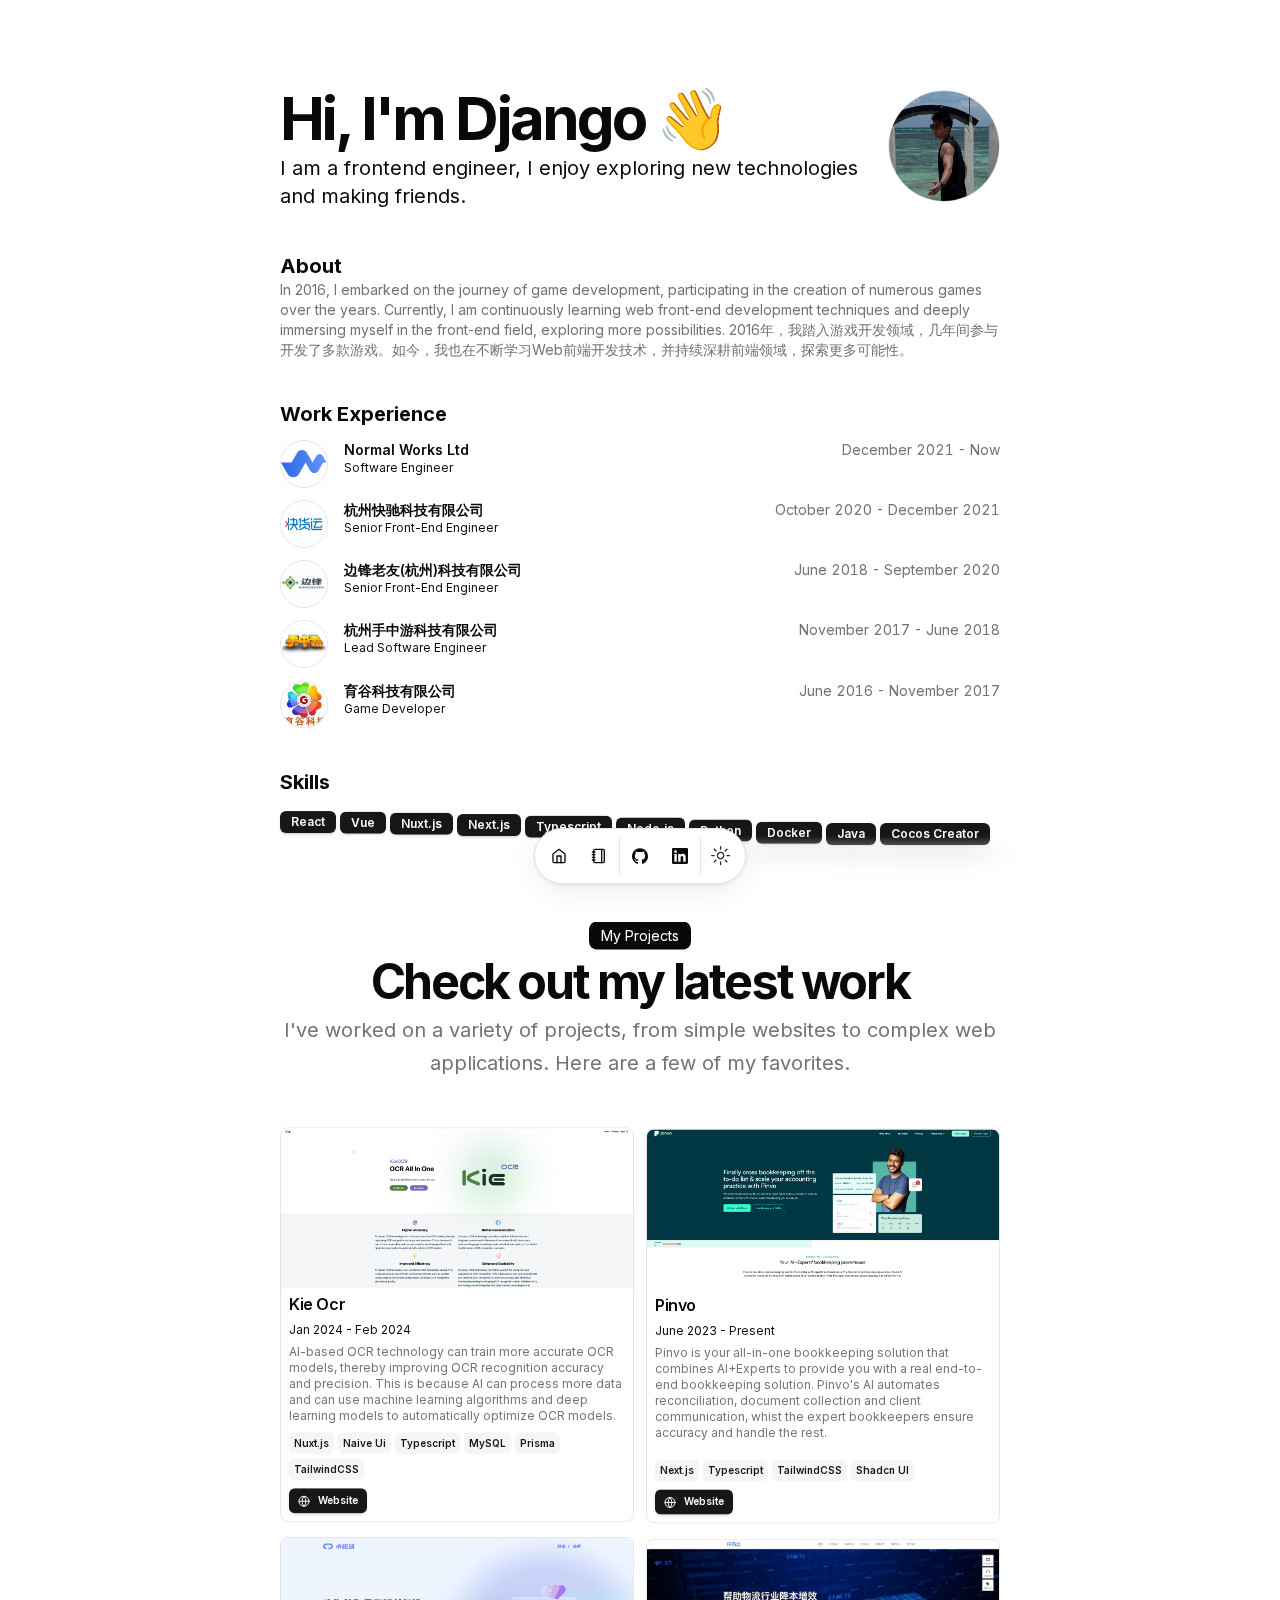
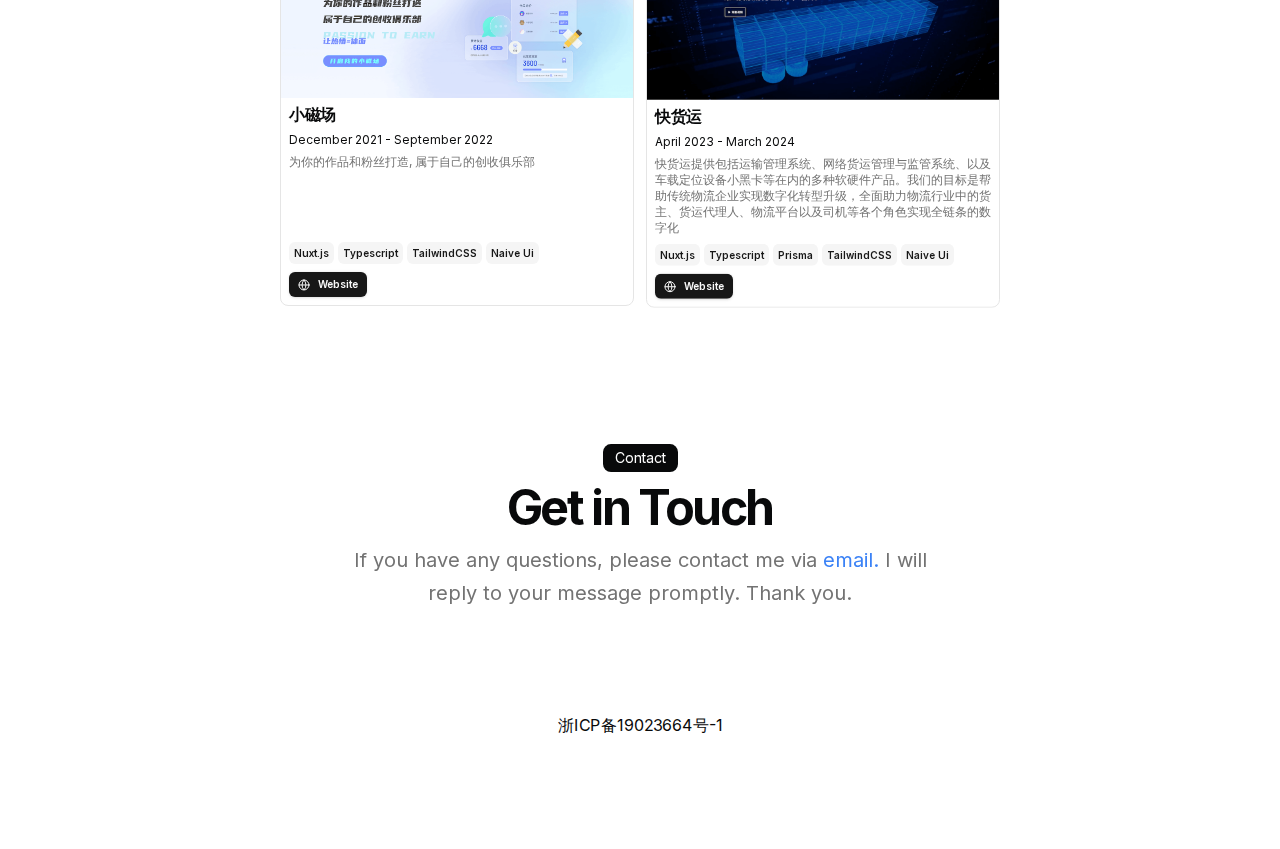
==== commit ae4124c7: "fix: img" ====
--- a/index.html
+++ b/index.html
@@ -1,2 +1,2 @@
-<!DOCTYPE html><html lang="en"><head><meta charSet="utf-8"/><meta name="viewport" content="width=device-width, initial-scale=1"/><link rel="preload" href="/next/static/media/a34f9d1faa5f3315-s.p.woff2" as="font" crossorigin="" type="font/woff2"/><link rel="stylesheet" href="/next/static/css/221a288b464bb162.css" data-precedence="next"/><link rel="preload" as="script" fetchPriority="low" href="/next/static/chunks/webpack-e7187db792d52e91.js"/><script src="/next/static/chunks/67cfe1a8-1e0b14605a3aca8a.js" async=""></script><script src="/next/static/chunks/221-234395c2f1e75a10.js" async=""></script><script src="/next/static/chunks/main-app-72fb536d84841862.js" async=""></script><script src="/next/static/chunks/137-8e9d12a7fe4ccda4.js" async=""></script><script src="/next/static/chunks/584-7be2d28e92522751.js" async=""></script><script src="/next/static/chunks/714-c2fd9cd5cbb63b0f.js" async=""></script><script src="/next/static/chunks/app/page-e2ab77fbfc875251.js" async=""></script><script src="/next/static/chunks/84fbfe7f-d8111a4d3a42e4a8.js" async=""></script><script src="/next/static/chunks/557-1ed164cae54f3c0f.js" async=""></script><script src="/next/static/chunks/app/layout-c1a7afb23a489494.js" async=""></script><title>Django</title><meta name="description" content="I am a frontend engineer, I enjoy exploring new technologies and making friends."/><meta name="robots" content="index, follow"/><meta name="googlebot" content="index, follow, max-video-preview:-1, max-image-preview:large, max-snippet:-1"/><meta property="og:title" content="Django"/><meta property="og:description" content="I am a frontend engineer, I enjoy exploring new technologies and making friends."/><meta property="og:url" content="http://me.djangofreeman.com"/><meta property="og:site_name" content="Django"/><meta property="og:locale" content="en_US"/><meta property="og:type" content="website"/><meta name="twitter:card" content="summary_large_image"/><meta name="twitter:title" content="Django"/><meta name="twitter:description" content="I am a frontend engineer, I enjoy exploring new technologies and making friends."/><link rel="icon" href="/favicon.ico" type="image/x-icon" sizes="16x16"/><meta name="next-size-adjust"/><script src="/next/static/chunks/polyfills-78c92fac7aa8fdd8.js" noModule=""></script></head><body class="min-h-screen bg-background font-sans antialiased max-w-3xl mx-auto py-12 sm:py-24 px-6 __variable_36bd41"><script>!function(){try{var d=document.documentElement,c=d.classList;c.remove('light','dark');var e=localStorage.getItem('theme');if('system'===e||(!e&&false)){var t='(prefers-color-scheme: dark)',m=window.matchMedia(t);if(m.media!==t||m.matches){d.style.colorScheme = 'dark';c.add('dark')}else{d.style.colorScheme = 'light';c.add('light')}}else if(e){c.add(e|| '')}else{c.add('light')}if(e==='light'||e==='dark'||!e)d.style.colorScheme=e||'light'}catch(e){}}()</script><main class="flex flex-col min-h-[100dvh] space-y-10"><section id="hero"><div class="mx-auto w-full max-w-3xl space-y-8"><div class="gap-2 flex justify-between"><div class="flex-col flex flex-1 space-y-1.5"><div class="flex"><span class="inline-block text-3xl font-bold tracking-tighter sm:text-5xl xl:text-6xl/none" style="opacity:0;filter:blur(8px);transform:translateY(8px) translateZ(0)">Hi, I&#x27;m Django 👋</span></div><div class="flex"><span class="inline-block max-w-[600px] md:text-xl" style="opacity:0;filter:blur(8px);transform:translateY(8px) translateZ(0)">I am a frontend engineer, I enjoy exploring new technologies and making friends.</span></div></div><div style="opacity:0;filter:blur(6px);transform:translateY(6px) translateZ(0)"><span class="relative flex shrink-0 overflow-hidden rounded-full size-28 border"><span class="flex h-full w-full items-center justify-center rounded-full bg-muted">DJ</span></span></div></div></div></section><section id="about"><div style="opacity:0;filter:blur(6px);transform:translateY(6px) translateZ(0)"><h2 class="text-xl font-bold">About</h2></div><div style="opacity:0;filter:blur(6px);transform:translateY(6px) translateZ(0)"><div class="prose max-w-full text-pretty font-sans text-sm text-muted-foreground dark:prose-invert"><p>In 2016, I embarked on the journey of game development, participating in the creation of numerous games over the years. Currently, I am continuously learning web front-end development techniques and deeply immersing myself in the front-end field, exploring more possibilities.
-2016年，我踏入游戏开发领域，几年间参与开发了多款游戏。如今，我也在不断学习Web前端开发技术，并持续深耕前端领域，探索更多可能性。</p></div></div></section><section id="work"><div class="flex min-h-0 flex-col gap-y-3"><div style="opacity:0;filter:blur(6px);transform:translateY(6px) translateZ(0)"><h2 class="text-xl font-bold">Work Experience</h2></div><div style="opacity:0;filter:blur(6px);transform:translateY(6px) translateZ(0)"><a class="block cursor-pointer" href="https://normal.works/"><div class="rounded-lg bg-card text-card-foreground flex"><div class="flex-none"><span class="relative flex shrink-0 overflow-hidden rounded-full border size-12 m-auto bg-muted-background dark:bg-foreground"><span class="flex h-full w-full items-center justify-center rounded-full bg-muted">N</span></span></div><div class="flex-grow ml-4 items-center flex-col group"><div class="flex flex-col"><div class="flex items-center justify-between gap-x-2 text-base"><h3 class="inline-flex items-center justify-center font-semibold leading-none text-xs sm:text-sm">Normal Works Ltd<span class="inline-flex gap-x-1"></span><svg xmlns="http://www.w3.org/2000/svg" width="24" height="24" viewBox="0 0 24 24" fill="none" stroke="currentColor" stroke-width="2" stroke-linecap="round" stroke-linejoin="round" class="lucide lucide-chevron-right size-4 translate-x-0 transform opacity-0 transition-all duration-300 ease-out group-hover:translate-x-1 group-hover:opacity-100 rotate-0"><path d="m9 18 6-6-6-6"></path></svg></h3><div class="text-xs sm:text-sm tabular-nums text-muted-foreground text-right">December 2021 - Now</div></div><div class="font-sans text-xs">Software Engineer</div></div><div class="mt-2 text-xs sm:text-sm" style="opacity:0;height:0px">在这里，我们开展了一系列引人入胜的项目。我们推出了面向消费者的“创作者”社交平台——“小磁场”，同时还打造了面向金融市场的创新产品——Pinvo。</div></div></div></a></div><div style="opacity:0;filter:blur(6px);transform:translateY(6px) translateZ(0)"><a class="block cursor-pointer" href="#"><div class="rounded-lg bg-card text-card-foreground flex"><div class="flex-none"><span class="relative flex shrink-0 overflow-hidden rounded-full border size-12 m-auto bg-muted-background dark:bg-foreground"><span class="flex h-full w-full items-center justify-center rounded-full bg-muted">杭</span></span></div><div class="flex-grow ml-4 items-center flex-col group"><div class="flex flex-col"><div class="flex items-center justify-between gap-x-2 text-base"><h3 class="inline-flex items-center justify-center font-semibold leading-none text-xs sm:text-sm">杭州快驰科技有限公司<span class="inline-flex gap-x-1"></span><svg xmlns="http://www.w3.org/2000/svg" width="24" height="24" viewBox="0 0 24 24" fill="none" stroke="currentColor" stroke-width="2" stroke-linecap="round" stroke-linejoin="round" class="lucide lucide-chevron-right size-4 translate-x-0 transform opacity-0 transition-all duration-300 ease-out group-hover:translate-x-1 group-hover:opacity-100 rotate-0"><path d="m9 18 6-6-6-6"></path></svg></h3><div class="text-xs sm:text-sm tabular-nums text-muted-foreground text-right">October 2020 - December 2021</div></div><div class="font-sans text-xs">Senior Front-End Engineer</div></div><div class="mt-2 text-xs sm:text-sm" style="opacity:0;height:0px">我在快货运项目中，负责了多个关键模块的开发与架构设计。首先，在网络货运平台方面，我使用Vue3搭建了底层架构，并结合Vue2作为子应用框架，通过qiankun搭建了微前端基础架构，尽管由于实现隔离采用了with导致性能有所下降，但这是接入成本的一部分。我还编写了Webpack4插件，实现了子应用的配置化路由，并手动加载子应用；同时，开发了粘性事件系统，用于服务间的通信。此外，我编写了子应用接入能力库“spa”，使得子项目可以一键接入并获得主应用的能力，并开发了主应用的MicroApp组件，实现了子应用的组件化，支持同屏多个子应用的展示。在快货运官网项目中，我使用Nuxt.js进行服务端渲染，开发了高性能的官网，并采用Tailwindcss作为样式开发标准，实现了响应式布局，适配手机和PC双端，同时使用了Animation.css作为动画库。最后，在快货运图传系统中，我使用Vue3作为前端开发框架，NestJS作为后端开发框架，采用Redis作为数据缓存，MySQL作为数据持久化方案，并通过Docker镜像容器进行部署，对接OSS API完成了对文件图片的管理。</div></div></div></a></div><div style="opacity:0;filter:blur(6px);transform:translateY(6px) translateZ(0)"><a class="block cursor-pointer" href="#"><div class="rounded-lg bg-card text-card-foreground flex"><div class="flex-none"><span class="relative flex shrink-0 overflow-hidden rounded-full border size-12 m-auto bg-muted-background dark:bg-foreground"><span class="flex h-full w-full items-center justify-center rounded-full bg-muted">边</span></span></div><div class="flex-grow ml-4 items-center flex-col group"><div class="flex flex-col"><div class="flex items-center justify-between gap-x-2 text-base"><h3 class="inline-flex items-center justify-center font-semibold leading-none text-xs sm:text-sm">边锋老友(杭州)科技有限公司<span class="inline-flex gap-x-1"></span><svg xmlns="http://www.w3.org/2000/svg" width="24" height="24" viewBox="0 0 24 24" fill="none" stroke="currentColor" stroke-width="2" stroke-linecap="round" stroke-linejoin="round" class="lucide lucide-chevron-right size-4 translate-x-0 transform opacity-0 transition-all duration-300 ease-out group-hover:translate-x-1 group-hover:opacity-100 rotate-0"><path d="m9 18 6-6-6-6"></path></svg></h3><div class="text-xs sm:text-sm tabular-nums text-muted-foreground text-right">June 2018 - September 2020</div></div><div class="font-sans text-xs">Senior Front-End Engineer</div></div><div class="mt-2 text-xs sm:text-sm" style="opacity:0;height:0px">我使用Cocos引擎构建了前端游戏框架，并创新性地实现了热更新功能，通过Vue的MVVM思想优化了游戏架构，提升了组件的灵活性和双向绑定能力。同时，我运用FairyGUI的编程思想，开发了TS注释模式的动态创建组件系统，进一步增强了系统的灵活性。在Flutter混编App（夺多多、小狮子浏览器）项目中，我从零搭建了前端App框架，通过Stream优化了State的管理和局部刷新，并设计了防抖、节流机制以提升App性能。在Vue小程序（彼岸排行）项目中，我选择了uniApp跨平台开发框架，并使用Golang和Gin框架开发了后台服务，利用Redis作为缓存提高了服务端运行效率，并通过Mysql进行持久化操作。</div></div></div></a></div><div style="opacity:0;filter:blur(6px);transform:translateY(6px) translateZ(0)"><a class="block cursor-pointer" href="Hangzhou, China"><div class="rounded-lg bg-card text-card-foreground flex"><div class="flex-none"><span class="relative flex shrink-0 overflow-hidden rounded-full border size-12 m-auto bg-muted-background dark:bg-foreground"><span class="flex h-full w-full items-center justify-center rounded-full bg-muted">杭</span></span></div><div class="flex-grow ml-4 items-center flex-col group"><div class="flex flex-col"><div class="flex items-center justify-between gap-x-2 text-base"><h3 class="inline-flex items-center justify-center font-semibold leading-none text-xs sm:text-sm">杭州手中游科技有限公司<span class="inline-flex gap-x-1"></span><svg xmlns="http://www.w3.org/2000/svg" width="24" height="24" viewBox="0 0 24 24" fill="none" stroke="currentColor" stroke-width="2" stroke-linecap="round" stroke-linejoin="round" class="lucide lucide-chevron-right size-4 translate-x-0 transform opacity-0 transition-all duration-300 ease-out group-hover:translate-x-1 group-hover:opacity-100 rotate-0"><path d="m9 18 6-6-6-6"></path></svg></h3><div class="text-xs sm:text-sm tabular-nums text-muted-foreground text-right">November 2017 - June 2018</div></div><div class="font-sans text-xs">Lead Software Engineer</div></div><div class="mt-2 text-xs sm:text-sm" style="opacity:0;height:0px">作为H5游戏前端负责人，我成功从零搭建了包括大厅、背包、会员、匹配、游戏场景和游戏逻辑在内的所有模块。在技术方面，我基于pureMVC构建了H5游戏前端框架，并通过命令行一键构建项目，显著提升了开发效率。针对复杂列表进行了优化，提升了游戏性能，并采用状态同步策略降低了出错概率，增强了容错性。此外，我通过图形角度方法实现了伪3D效果。在个人成长方面，我提升了团队协作和抗压能力，扩展了前端优化和基础构建发布的视野，并在组件化和模块化方面积累了丰富的实践经验。</div></div></div></a></div><div style="opacity:0;filter:blur(6px);transform:translateY(6px) translateZ(0)"><a class="block cursor-pointer" href="#"><div class="rounded-lg bg-card text-card-foreground flex"><div class="flex-none"><span class="relative flex shrink-0 overflow-hidden rounded-full border size-12 m-auto bg-muted-background dark:bg-foreground"><span class="flex h-full w-full items-center justify-center rounded-full bg-muted">育</span></span></div><div class="flex-grow ml-4 items-center flex-col group"><div class="flex flex-col"><div class="flex items-center justify-between gap-x-2 text-base"><h3 class="inline-flex items-center justify-center font-semibold leading-none text-xs sm:text-sm">育谷科技有限公司<span class="inline-flex gap-x-1"></span><svg xmlns="http://www.w3.org/2000/svg" width="24" height="24" viewBox="0 0 24 24" fill="none" stroke="currentColor" stroke-width="2" stroke-linecap="round" stroke-linejoin="round" class="lucide lucide-chevron-right size-4 translate-x-0 transform opacity-0 transition-all duration-300 ease-out group-hover:translate-x-1 group-hover:opacity-100 rotate-0"><path d="m9 18 6-6-6-6"></path></svg></h3><div class="text-xs sm:text-sm tabular-nums text-muted-foreground text-right">June 2016 - November 2017</div></div><div class="font-sans text-xs">Game Developer</div></div><div class="mt-2 text-xs sm:text-sm" style="opacity:0;height:0px">作为游戏前端主程，我开发了核心模块，包括原生能力、动态配置、背包、聊天和匹配系统。我通过对象池、9宫格压缩和优化加载流程提升性能，并为美术和策划开发工具，提高团队效率。我的工作提升了组件复用、资源优化和加载速度。</div></div></div></a></div></div></section><section id="skills"><div class="flex min-h-0 flex-col gap-y-3"><div style="opacity:0;filter:blur(6px);transform:translateY(6px) translateZ(0)"><h2 class="text-xl font-bold">Skills</h2></div><div class="flex flex-wrap gap-1"><div style="opacity:0;filter:blur(6px);transform:translateY(6px) translateZ(0)"><div class="inline-flex items-center rounded-md border px-2.5 py-0.5 text-xs font-semibold transition-colors focus:outline-none focus:ring-2 focus:ring-ring focus:ring-offset-2 border-transparent bg-primary text-primary-foreground shadow hover:bg-primary/80">React</div></div><div style="opacity:0;filter:blur(6px);transform:translateY(6px) translateZ(0)"><div class="inline-flex items-center rounded-md border px-2.5 py-0.5 text-xs font-semibold transition-colors focus:outline-none focus:ring-2 focus:ring-ring focus:ring-offset-2 border-transparent bg-primary text-primary-foreground shadow hover:bg-primary/80">Vue</div></div><div style="opacity:0;filter:blur(6px);transform:translateY(6px) translateZ(0)"><div class="inline-flex items-center rounded-md border px-2.5 py-0.5 text-xs font-semibold transition-colors focus:outline-none focus:ring-2 focus:ring-ring focus:ring-offset-2 border-transparent bg-primary text-primary-foreground shadow hover:bg-primary/80">Nuxt.js</div></div><div style="opacity:0;filter:blur(6px);transform:translateY(6px) translateZ(0)"><div class="inline-flex items-center rounded-md border px-2.5 py-0.5 text-xs font-semibold transition-colors focus:outline-none focus:ring-2 focus:ring-ring focus:ring-offset-2 border-transparent bg-primary text-primary-foreground shadow hover:bg-primary/80">Next.js</div></div><div style="opacity:0;filter:blur(6px);transform:translateY(6px) translateZ(0)"><div class="inline-flex items-center rounded-md border px-2.5 py-0.5 text-xs font-semibold transition-colors focus:outline-none focus:ring-2 focus:ring-ring focus:ring-offset-2 border-transparent bg-primary text-primary-foreground shadow hover:bg-primary/80">Typescript</div></div><div style="opacity:0;filter:blur(6px);transform:translateY(6px) translateZ(0)"><div class="inline-flex items-center rounded-md border px-2.5 py-0.5 text-xs font-semibold transition-colors focus:outline-none focus:ring-2 focus:ring-ring focus:ring-offset-2 border-transparent bg-primary text-primary-foreground shadow hover:bg-primary/80">Node.js</div></div><div style="opacity:0;filter:blur(6px);transform:translateY(6px) translateZ(0)"><div class="inline-flex items-center rounded-md border px-2.5 py-0.5 text-xs font-semibold transition-colors focus:outline-none focus:ring-2 focus:ring-ring focus:ring-offset-2 border-transparent bg-primary text-primary-foreground shadow hover:bg-primary/80">Python</div></div><div style="opacity:0;filter:blur(6px);transform:translateY(6px) translateZ(0)"><div class="inline-flex items-center rounded-md border px-2.5 py-0.5 text-xs font-semibold transition-colors focus:outline-none focus:ring-2 focus:ring-ring focus:ring-offset-2 border-transparent bg-primary text-primary-foreground shadow hover:bg-primary/80">Docker</div></div><div style="opacity:0;filter:blur(6px);transform:translateY(6px) translateZ(0)"><div class="inline-flex items-center rounded-md border px-2.5 py-0.5 text-xs font-semibold transition-colors focus:outline-none focus:ring-2 focus:ring-ring focus:ring-offset-2 border-transparent bg-primary text-primary-foreground shadow hover:bg-primary/80">Java</div></div><div style="opacity:0;filter:blur(6px);transform:translateY(6px) translateZ(0)"><div class="inline-flex items-center rounded-md border px-2.5 py-0.5 text-xs font-semibold transition-colors focus:outline-none focus:ring-2 focus:ring-ring focus:ring-offset-2 border-transparent bg-primary text-primary-foreground shadow hover:bg-primary/80">Cocos Creator</div></div></div></div></section><section id="projects"><div class="space-y-12 w-full py-12"><div style="opacity:0;filter:blur(6px);transform:translateY(6px) translateZ(0)"><div class="flex flex-col items-center justify-center space-y-4 text-center"><div class="space-y-2"><div class="inline-block rounded-lg bg-foreground text-background px-3 py-1 text-sm">My Projects</div><h2 class="text-3xl font-bold tracking-tighter sm:text-5xl">Check out my latest work</h2><p class="text-muted-foreground md:text-xl/relaxed lg:text-base/relaxed xl:text-xl/relaxed">I&#x27;ve worked on a variety of projects, from simple websites to complex web applications. Here are a few of my favorites.</p></div></div></div><div class="grid grid-cols-1 gap-3 sm:grid-cols-2 max-w-[800px] mx-auto"><div style="opacity:0;filter:blur(6px);transform:translateY(6px) translateZ(0)"><div class="rounded-lg bg-card text-card-foreground flex flex-col overflow-hidden border hover:shadow-lg transition-all duration-300 ease-out h-full"><a class="block cursor-pointer" href="http://kieocr.com"><img alt="Kie Ocr" loading="lazy" width="500" height="300" decoding="async" data-nimg="1" class="h-40 w-full overflow-hidden object-cover object-top" style="color:transparent" srcSet="/next/image?url=%2Fkieocr.png&amp;w=640&amp;q=75 1x, /next/image?url=%2Fkieocr.png&amp;w=1080&amp;q=75 2x" src="/next/image?url=%2Fkieocr.png&amp;w=1080&amp;q=75"/></a><div class="flex flex-col px-2"><div class="space-y-1"><h3 class="font-semibold tracking-tight mt-1 text-base">Kie Ocr</h3><time class="font-sans text-xs">Jan 2024 - Feb 2024</time><div class="hidden font-sans text-xs underline print:visible"></div><div class="prose max-w-full text-pretty font-sans text-xs text-muted-foreground dark:prose-invert"><p>AI-based OCR technology can train more accurate OCR models, thereby improving OCR recognition accuracy and precision. This is because AI can process more data and can use machine learning algorithms and deep learning models to automatically optimize OCR models.</p></div></div></div><div class="text-pretty font-sans text-sm text-muted-foreground mt-auto flex flex-col px-2"><div class="mt-2 flex flex-wrap gap-1"><div class="inline-flex items-center rounded-md border font-semibold transition-colors focus:outline-none focus:ring-2 focus:ring-ring focus:ring-offset-2 border-transparent bg-secondary text-secondary-foreground hover:bg-secondary/80 px-1 py-0 text-[10px]">Nuxt.js</div><div class="inline-flex items-center rounded-md border font-semibold transition-colors focus:outline-none focus:ring-2 focus:ring-ring focus:ring-offset-2 border-transparent bg-secondary text-secondary-foreground hover:bg-secondary/80 px-1 py-0 text-[10px]">Naive Ui</div><div class="inline-flex items-center rounded-md border font-semibold transition-colors focus:outline-none focus:ring-2 focus:ring-ring focus:ring-offset-2 border-transparent bg-secondary text-secondary-foreground hover:bg-secondary/80 px-1 py-0 text-[10px]">Typescript</div><div class="inline-flex items-center rounded-md border font-semibold transition-colors focus:outline-none focus:ring-2 focus:ring-ring focus:ring-offset-2 border-transparent bg-secondary text-secondary-foreground hover:bg-secondary/80 px-1 py-0 text-[10px]">MySQL</div><div class="inline-flex items-center rounded-md border font-semibold transition-colors focus:outline-none focus:ring-2 focus:ring-ring focus:ring-offset-2 border-transparent bg-secondary text-secondary-foreground hover:bg-secondary/80 px-1 py-0 text-[10px]">Prisma</div><div class="inline-flex items-center rounded-md border font-semibold transition-colors focus:outline-none focus:ring-2 focus:ring-ring focus:ring-offset-2 border-transparent bg-secondary text-secondary-foreground hover:bg-secondary/80 px-1 py-0 text-[10px]">TailwindCSS</div></div></div><div class="flex items-center pt-2 px-2 pb-2"><div class="flex flex-row flex-wrap items-start gap-1"><a target="_blank" href="http://kieocr.com"><div class="items-center rounded-md border font-semibold transition-colors focus:outline-none focus:ring-2 focus:ring-ring focus:ring-offset-2 border-transparent bg-primary text-primary-foreground shadow hover:bg-primary/80 flex gap-2 px-2 py-1 text-[10px]"><svg xmlns="http://www.w3.org/2000/svg" width="24" height="24" viewBox="0 0 24 24" fill="none" stroke="currentColor" stroke-width="2" stroke-linecap="round" stroke-linejoin="round" class="lucide lucide-globe size-3"><circle cx="12" cy="12" r="10"></circle><path d="M12 2a14.5 14.5 0 0 0 0 20 14.5 14.5 0 0 0 0-20"></path><path d="M2 12h20"></path></svg>Website</div></a></div></div></div></div><div style="opacity:0;filter:blur(6px);transform:translateY(6px) translateZ(0)"><div class="rounded-lg bg-card text-card-foreground flex flex-col overflow-hidden border hover:shadow-lg transition-all duration-300 ease-out h-full"><a class="block cursor-pointer" href="https://pinvo.ai"><img alt="Pinvo" loading="lazy" width="500" height="300" decoding="async" data-nimg="1" class="h-40 w-full overflow-hidden object-cover object-top" style="color:transparent" srcSet="/next/image?url=%2Fpinvo.png&amp;w=640&amp;q=75 1x, /next/image?url=%2Fpinvo.png&amp;w=1080&amp;q=75 2x" src="/next/image?url=%2Fpinvo.png&amp;w=1080&amp;q=75"/></a><div class="flex flex-col px-2"><div class="space-y-1"><h3 class="font-semibold tracking-tight mt-1 text-base">Pinvo</h3><time class="font-sans text-xs">June 2023 - Present</time><div class="hidden font-sans text-xs underline print:visible"></div><div class="prose max-w-full text-pretty font-sans text-xs text-muted-foreground dark:prose-invert"><p>Pinvo is your all-in-one bookkeeping solution that combines AI+Experts to provide you with a real end-to-end bookkeeping solution. Pinvo&#x27;s AI automates reconciliation, document collection and client communication, whist the expert bookkeepers ensure accuracy and handle the rest.</p></div></div></div><div class="text-pretty font-sans text-sm text-muted-foreground mt-auto flex flex-col px-2"><div class="mt-2 flex flex-wrap gap-1"><div class="inline-flex items-center rounded-md border font-semibold transition-colors focus:outline-none focus:ring-2 focus:ring-ring focus:ring-offset-2 border-transparent bg-secondary text-secondary-foreground hover:bg-secondary/80 px-1 py-0 text-[10px]">Next.js</div><div class="inline-flex items-center rounded-md border font-semibold transition-colors focus:outline-none focus:ring-2 focus:ring-ring focus:ring-offset-2 border-transparent bg-secondary text-secondary-foreground hover:bg-secondary/80 px-1 py-0 text-[10px]">Typescript</div><div class="inline-flex items-center rounded-md border font-semibold transition-colors focus:outline-none focus:ring-2 focus:ring-ring focus:ring-offset-2 border-transparent bg-secondary text-secondary-foreground hover:bg-secondary/80 px-1 py-0 text-[10px]">TailwindCSS</div><div class="inline-flex items-center rounded-md border font-semibold transition-colors focus:outline-none focus:ring-2 focus:ring-ring focus:ring-offset-2 border-transparent bg-secondary text-secondary-foreground hover:bg-secondary/80 px-1 py-0 text-[10px]">Shadcn UI</div></div></div><div class="flex items-center pt-2 px-2 pb-2"><div class="flex flex-row flex-wrap items-start gap-1"><a target="_blank" href="https://pinvo.ai"><div class="items-center rounded-md border font-semibold transition-colors focus:outline-none focus:ring-2 focus:ring-ring focus:ring-offset-2 border-transparent bg-primary text-primary-foreground shadow hover:bg-primary/80 flex gap-2 px-2 py-1 text-[10px]"><svg xmlns="http://www.w3.org/2000/svg" width="24" height="24" viewBox="0 0 24 24" fill="none" stroke="currentColor" stroke-width="2" stroke-linecap="round" stroke-linejoin="round" class="lucide lucide-globe size-3"><circle cx="12" cy="12" r="10"></circle><path d="M12 2a14.5 14.5 0 0 0 0 20 14.5 14.5 0 0 0 0-20"></path><path d="M2 12h20"></path></svg>Website</div></a></div></div></div></div><div style="opacity:0;filter:blur(6px);transform:translateY(6px) translateZ(0)"><div class="rounded-lg bg-card text-card-foreground flex flex-col overflow-hidden border hover:shadow-lg transition-all duration-300 ease-out h-full"><a class="block cursor-pointer" href="https://xiaocichang.com"><img alt="小磁场" loading="lazy" width="500" height="300" decoding="async" data-nimg="1" class="h-40 w-full overflow-hidden object-cover object-top" style="color:transparent" srcSet="/next/image?url=%2Fxcc.png&amp;w=640&amp;q=75 1x, /next/image?url=%2Fxcc.png&amp;w=1080&amp;q=75 2x" src="/next/image?url=%2Fxcc.png&amp;w=1080&amp;q=75"/></a><div class="flex flex-col px-2"><div class="space-y-1"><h3 class="font-semibold tracking-tight mt-1 text-base">小磁场</h3><time class="font-sans text-xs">December 2021 - September 2022</time><div class="hidden font-sans text-xs underline print:visible"></div><div class="prose max-w-full text-pretty font-sans text-xs text-muted-foreground dark:prose-invert"><p>为你的作品和粉丝打造, 属于自己的创收俱乐部</p></div></div></div><div class="text-pretty font-sans text-sm text-muted-foreground mt-auto flex flex-col px-2"><div class="mt-2 flex flex-wrap gap-1"><div class="inline-flex items-center rounded-md border font-semibold transition-colors focus:outline-none focus:ring-2 focus:ring-ring focus:ring-offset-2 border-transparent bg-secondary text-secondary-foreground hover:bg-secondary/80 px-1 py-0 text-[10px]">Nuxt.js</div><div class="inline-flex items-center rounded-md border font-semibold transition-colors focus:outline-none focus:ring-2 focus:ring-ring focus:ring-offset-2 border-transparent bg-secondary text-secondary-foreground hover:bg-secondary/80 px-1 py-0 text-[10px]">Typescript</div><div class="inline-flex items-center rounded-md border font-semibold transition-colors focus:outline-none focus:ring-2 focus:ring-ring focus:ring-offset-2 border-transparent bg-secondary text-secondary-foreground hover:bg-secondary/80 px-1 py-0 text-[10px]">TailwindCSS</div><div class="inline-flex items-center rounded-md border font-semibold transition-colors focus:outline-none focus:ring-2 focus:ring-ring focus:ring-offset-2 border-transparent bg-secondary text-secondary-foreground hover:bg-secondary/80 px-1 py-0 text-[10px]">Naive Ui</div></div></div><div class="flex items-center pt-2 px-2 pb-2"><div class="flex flex-row flex-wrap items-start gap-1"><a target="_blank" href="https://xiaocichang.com"><div class="items-center rounded-md border font-semibold transition-colors focus:outline-none focus:ring-2 focus:ring-ring focus:ring-offset-2 border-transparent bg-primary text-primary-foreground shadow hover:bg-primary/80 flex gap-2 px-2 py-1 text-[10px]"><svg xmlns="http://www.w3.org/2000/svg" width="24" height="24" viewBox="0 0 24 24" fill="none" stroke="currentColor" stroke-width="2" stroke-linecap="round" stroke-linejoin="round" class="lucide lucide-globe size-3"><circle cx="12" cy="12" r="10"></circle><path d="M12 2a14.5 14.5 0 0 0 0 20 14.5 14.5 0 0 0 0-20"></path><path d="M2 12h20"></path></svg>Website</div></a></div></div></div></div><div style="opacity:0;filter:blur(6px);transform:translateY(6px) translateZ(0)"><div class="rounded-lg bg-card text-card-foreground flex flex-col overflow-hidden border hover:shadow-lg transition-all duration-300 ease-out h-full"><a class="block cursor-pointer" href="https://kuaihuoyun.com"><img alt="快货运" loading="lazy" width="500" height="300" decoding="async" data-nimg="1" class="h-40 w-full overflow-hidden object-cover object-top" style="color:transparent" srcSet="/next/image?url=%2Fkhy_website.png&amp;w=640&amp;q=75 1x, /next/image?url=%2Fkhy_website.png&amp;w=1080&amp;q=75 2x" src="/next/image?url=%2Fkhy_website.png&amp;w=1080&amp;q=75"/></a><div class="flex flex-col px-2"><div class="space-y-1"><h3 class="font-semibold tracking-tight mt-1 text-base">快货运</h3><time class="font-sans text-xs">April 2023 - March 2024</time><div class="hidden font-sans text-xs underline print:visible"></div><div class="prose max-w-full text-pretty font-sans text-xs text-muted-foreground dark:prose-invert"><p>快货运提供包括运输管理系统、网络货运管理与监管系统、以及车载定位设备小黑卡等在内的多种软硬件产品。我们的目标是帮助传统物流企业实现数字化转型升级，全面助力物流行业中的货主、货运代理人、物流平台以及司机等各个角色实现全链条的数字化</p></div></div></div><div class="text-pretty font-sans text-sm text-muted-foreground mt-auto flex flex-col px-2"><div class="mt-2 flex flex-wrap gap-1"><div class="inline-flex items-center rounded-md border font-semibold transition-colors focus:outline-none focus:ring-2 focus:ring-ring focus:ring-offset-2 border-transparent bg-secondary text-secondary-foreground hover:bg-secondary/80 px-1 py-0 text-[10px]">Nuxt.js</div><div class="inline-flex items-center rounded-md border font-semibold transition-colors focus:outline-none focus:ring-2 focus:ring-ring focus:ring-offset-2 border-transparent bg-secondary text-secondary-foreground hover:bg-secondary/80 px-1 py-0 text-[10px]">Typescript</div><div class="inline-flex items-center rounded-md border font-semibold transition-colors focus:outline-none focus:ring-2 focus:ring-ring focus:ring-offset-2 border-transparent bg-secondary text-secondary-foreground hover:bg-secondary/80 px-1 py-0 text-[10px]">Prisma</div><div class="inline-flex items-center rounded-md border font-semibold transition-colors focus:outline-none focus:ring-2 focus:ring-ring focus:ring-offset-2 border-transparent bg-secondary text-secondary-foreground hover:bg-secondary/80 px-1 py-0 text-[10px]">TailwindCSS</div><div class="inline-flex items-center rounded-md border font-semibold transition-colors focus:outline-none focus:ring-2 focus:ring-ring focus:ring-offset-2 border-transparent bg-secondary text-secondary-foreground hover:bg-secondary/80 px-1 py-0 text-[10px]">Naive Ui</div></div></div><div class="flex items-center pt-2 px-2 pb-2"><div class="flex flex-row flex-wrap items-start gap-1"><a target="_blank" href="https://kuaihuoyun.com"><div class="items-center rounded-md border font-semibold transition-colors focus:outline-none focus:ring-2 focus:ring-ring focus:ring-offset-2 border-transparent bg-primary text-primary-foreground shadow hover:bg-primary/80 flex gap-2 px-2 py-1 text-[10px]"><svg xmlns="http://www.w3.org/2000/svg" width="24" height="24" viewBox="0 0 24 24" fill="none" stroke="currentColor" stroke-width="2" stroke-linecap="round" stroke-linejoin="round" class="lucide lucide-globe size-3"><circle cx="12" cy="12" r="10"></circle><path d="M12 2a14.5 14.5 0 0 0 0 20 14.5 14.5 0 0 0 0-20"></path><path d="M2 12h20"></path></svg>Website</div></a></div></div></div></div></div></div></section><section id="contact"><div class="grid items-center justify-center gap-4 px-4 text-center md:px-6 w-full py-12"><div style="opacity:0;filter:blur(6px);transform:translateY(6px) translateZ(0)"><div class="space-y-3"><div class="inline-block rounded-lg bg-foreground text-background px-3 py-1 text-sm">Contact</div><h2 class="text-3xl font-bold tracking-tighter sm:text-5xl">Get in Touch</h2><p class="mx-auto max-w-[600px] text-muted-foreground md:text-xl/relaxed lg:text-base/relaxed xl:text-xl/relaxed">If you have any questions, please contact me via<!-- --> <a class="text-blue-500 hover:underline" href="six.django@gmail.com">email.</a> <!-- -->I will reply to your message promptly. Thank you.</p></div></div></div></section><section id="footer" class="flex justify-center py-4"><div class="backup-number"><a href="https://beian.miit.gov.cn/" target="_blank"> 浙ICP备19023664号-1 </a></div></section></main><div class="pointer-events-none fixed inset-x-0 bottom-0 z-30 mx-auto mb-4 flex origin-bottom h-full max-h-14"><div class="fixed bottom-0 inset-x-0 h-16 w-full bg-background to-transparent backdrop-blur-lg [-webkit-mask-image:linear-gradient(to_top,black,transparent)] dark:bg-background"></div><div class="w-max p-2 rounded-full border z-50 pointer-events-auto relative mx-auto flex min-h-full h-full items-center px-1 bg-background [box-shadow:0_0_0_1px_rgba(0,0,0,.03),0_2px_4px_rgba(0,0,0,.05),0_12px_24px_rgba(0,0,0,.05)] transform-gpu dark:[border:1px_solid_rgba(255,255,255,.1)] dark:[box-shadow:0_-20px_80px_-20px_#ffffff1f_inset]"><div class="flex aspect-square cursor-pointer items-center justify-center rounded-full" style="width:40px"><a class="inline-flex items-center justify-center whitespace-nowrap text-sm font-medium transition-colors focus-visible:outline-none focus-visible:ring-1 focus-visible:ring-ring disabled:pointer-events-none disabled:opacity-50 hover:bg-accent hover:text-accent-foreground rounded-full size-12" data-state="closed" href="/"><svg xmlns="http://www.w3.org/2000/svg" width="24" height="24" viewBox="0 0 24 24" fill="none" stroke="currentColor" stroke-width="2" stroke-linecap="round" stroke-linejoin="round" class="lucide lucide-home size-4"><path d="m3 9 9-7 9 7v11a2 2 0 0 1-2 2H5a2 2 0 0 1-2-2z"></path><polyline points="9 22 9 12 15 12 15 22"></polyline></svg></a></div><div class="flex aspect-square cursor-pointer items-center justify-center rounded-full" style="width:40px"><a class="inline-flex items-center justify-center whitespace-nowrap text-sm font-medium transition-colors focus-visible:outline-none focus-visible:ring-1 focus-visible:ring-ring disabled:pointer-events-none disabled:opacity-50 hover:bg-accent hover:text-accent-foreground rounded-full size-12" data-state="closed" href="/blog"><svg xmlns="http://www.w3.org/2000/svg" width="24" height="24" viewBox="0 0 24 24" fill="none" stroke="currentColor" stroke-width="2" stroke-linecap="round" stroke-linejoin="round" class="lucide lucide-notebook size-4"><path d="M2 6h4"></path><path d="M2 10h4"></path><path d="M2 14h4"></path><path d="M2 18h4"></path><rect width="16" height="20" x="4" y="2" rx="2"></rect><path d="M16 2v20"></path></svg></a></div><div data-orientation="vertical" role="none" class="shrink-0 bg-border w-[1px] h-full" mousex="[object Object]" magnification="60" distance="140"></div><div class="flex aspect-square cursor-pointer items-center justify-center rounded-full" style="width:40px"><a class="inline-flex items-center justify-center whitespace-nowrap text-sm font-medium transition-colors focus-visible:outline-none focus-visible:ring-1 focus-visible:ring-ring disabled:pointer-events-none disabled:opacity-50 hover:bg-accent hover:text-accent-foreground rounded-full size-12" data-state="closed" href="https://github.com/sixdjango"><svg viewBox="0 0 438.549 438.549" class="size-4"><path fill="currentColor" d="M409.132 114.573c-19.608-33.596-46.205-60.194-79.798-79.8-33.598-19.607-70.277-29.408-110.063-29.408-39.781 0-76.472 9.804-110.063 29.408-33.596 19.605-60.192 46.204-79.8 79.8C9.803 148.168 0 184.854 0 224.63c0 47.78 13.94 90.745 41.827 128.906 27.884 38.164 63.906 64.572 108.063 79.227 5.14.954 8.945.283 11.419-1.996 2.475-2.282 3.711-5.14 3.711-8.562 0-.571-.049-5.708-.144-15.417a2549.81 2549.81 0 01-.144-25.406l-6.567 1.136c-4.187.767-9.469 1.092-15.846 1-6.374-.089-12.991-.757-19.842-1.999-6.854-1.231-13.229-4.086-19.13-8.559-5.898-4.473-10.085-10.328-12.56-17.556l-2.855-6.57c-1.903-4.374-4.899-9.233-8.992-14.559-4.093-5.331-8.232-8.945-12.419-10.848l-1.999-1.431c-1.332-.951-2.568-2.098-3.711-3.429-1.142-1.331-1.997-2.663-2.568-3.997-.572-1.335-.098-2.43 1.427-3.289 1.525-.859 4.281-1.276 8.28-1.276l5.708.853c3.807.763 8.516 3.042 14.133 6.851 5.614 3.806 10.229 8.754 13.846 14.842 4.38 7.806 9.657 13.754 15.846 17.847 6.184 4.093 12.419 6.136 18.699 6.136 6.28 0 11.704-.476 16.274-1.423 4.565-.952 8.848-2.383 12.847-4.285 1.713-12.758 6.377-22.559 13.988-29.41-10.848-1.14-20.601-2.857-29.264-5.14-8.658-2.286-17.605-5.996-26.835-11.14-9.235-5.137-16.896-11.516-22.985-19.126-6.09-7.614-11.088-17.61-14.987-29.979-3.901-12.374-5.852-26.648-5.852-42.826 0-23.035 7.52-42.637 22.557-58.817-7.044-17.318-6.379-36.732 1.997-58.24 5.52-1.715 13.706-.428 24.554 3.853 10.85 4.283 18.794 7.952 23.84 10.994 5.046 3.041 9.089 5.618 12.135 7.708 17.705-4.947 35.976-7.421 54.818-7.421s37.117 2.474 54.823 7.421l10.849-6.849c7.419-4.57 16.18-8.758 26.262-12.565 10.088-3.805 17.802-4.853 23.134-3.138 8.562 21.509 9.325 40.922 2.279 58.24 15.036 16.18 22.559 35.787 22.559 58.817 0 16.178-1.958 30.497-5.853 42.966-3.9 12.471-8.941 22.457-15.125 29.979-6.191 7.521-13.901 13.85-23.131 18.986-9.232 5.14-18.182 8.85-26.84 11.136-8.662 2.286-18.415 4.004-29.263 5.146 9.894 8.562 14.842 22.077 14.842 40.539v60.237c0 3.422 1.19 6.279 3.572 8.562 2.379 2.279 6.136 2.95 11.276 1.995 44.163-14.653 80.185-41.062 108.068-79.226 27.88-38.161 41.825-81.126 41.825-128.906-.01-39.771-9.818-76.454-29.414-110.049z"></path></svg></a></div><div class="flex aspect-square cursor-pointer items-center justify-center rounded-full" style="width:40px"><a class="inline-flex items-center justify-center whitespace-nowrap text-sm font-medium transition-colors focus-visible:outline-none focus-visible:ring-1 focus-visible:ring-ring disabled:pointer-events-none disabled:opacity-50 hover:bg-accent hover:text-accent-foreground rounded-full size-12" data-state="closed" href="https://www.linkedin.com/in/django-deng-8b535a262/"><svg viewBox="0 0 24 24" xmlns="http://www.w3.org/2000/svg" class="size-4"><title>LinkedIn</title><path fill="currentColor" d="M20.447 20.452h-3.554v-5.569c0-1.328-.027-3.037-1.852-3.037-1.853 0-2.136 1.445-2.136 2.939v5.667H9.351V9h3.414v1.561h.046c.477-.9 1.637-1.85 3.37-1.85 3.601 0 4.267 2.37 4.267 5.455v6.286zM5.337 7.433c-1.144 0-2.063-.926-2.063-2.065 0-1.138.92-2.063 2.063-2.063 1.14 0 2.064.925 2.064 2.063 0 1.139-.925 2.065-2.064 2.065zm1.782 13.019H3.555V9h3.564v11.452zM22.225 0H1.771C.792 0 0 .774 0 1.729v20.542C0 23.227.792 24 1.771 24h20.451C23.2 24 24 23.227 24 22.271V1.729C24 .774 23.2 0 22.222 0h.003z"></path></svg></a></div><div data-orientation="vertical" role="none" class="shrink-0 bg-border w-[1px] h-full py-2" mousex="[object Object]" magnification="60" distance="140"></div><div class="flex aspect-square cursor-pointer items-center justify-center rounded-full" style="width:40px"><button class="inline-flex items-center justify-center whitespace-nowrap text-sm font-medium transition-colors focus-visible:outline-none focus-visible:ring-1 focus-visible:ring-ring disabled:pointer-events-none disabled:opacity-50 hover:bg-accent hover:text-accent-foreground h-9 w-9 rounded-full px-2" type="button"><svg width="15" height="15" viewBox="0 0 15 15" fill="none" xmlns="http://www.w3.org/2000/svg" class="h-[1.2rem] w-[1.2rem] text-neutral-800 dark:hidden dark:text-neutral-200"><path d="M7.5 0C7.77614 0 8 0.223858 8 0.5V2.5C8 2.77614 7.77614 3 7.5 3C7.22386 3 7 2.77614 7 2.5V0.5C7 0.223858 7.22386 0 7.5 0ZM2.1967 2.1967C2.39196 2.00144 2.70854 2.00144 2.90381 2.1967L4.31802 3.61091C4.51328 3.80617 4.51328 4.12276 4.31802 4.31802C4.12276 4.51328 3.80617 4.51328 3.61091 4.31802L2.1967 2.90381C2.00144 2.70854 2.00144 2.39196 2.1967 2.1967ZM0.5 7C0.223858 7 0 7.22386 0 7.5C0 7.77614 0.223858 8 0.5 8H2.5C2.77614 8 3 7.77614 3 7.5C3 7.22386 2.77614 7 2.5 7H0.5ZM2.1967 12.8033C2.00144 12.608 2.00144 12.2915 2.1967 12.0962L3.61091 10.682C3.80617 10.4867 4.12276 10.4867 4.31802 10.682C4.51328 10.8772 4.51328 11.1938 4.31802 11.3891L2.90381 12.8033C2.70854 12.9986 2.39196 12.9986 2.1967 12.8033ZM12.5 7C12.2239 7 12 7.22386 12 7.5C12 7.77614 12.2239 8 12.5 8H14.5C14.7761 8 15 7.77614 15 7.5C15 7.22386 14.7761 7 14.5 7H12.5ZM10.682 4.31802C10.4867 4.12276 10.4867 3.80617 10.682 3.61091L12.0962 2.1967C12.2915 2.00144 12.608 2.00144 12.8033 2.1967C12.9986 2.39196 12.9986 2.70854 12.8033 2.90381L11.3891 4.31802C11.1938 4.51328 10.8772 4.51328 10.682 4.31802ZM8 12.5C8 12.2239 7.77614 12 7.5 12C7.22386 12 7 12.2239 7 12.5V14.5C7 14.7761 7.22386 15 7.5 15C7.77614 15 8 14.7761 8 14.5V12.5ZM10.682 10.682C10.8772 10.4867 11.1938 10.4867 11.3891 10.682L12.8033 12.0962C12.9986 12.2915 12.9986 12.608 12.8033 12.8033C12.608 12.9986 12.2915 12.9986 12.0962 12.8033L10.682 11.3891C10.4867 11.1938 10.4867 10.8772 10.682 10.682ZM5.5 7.5C5.5 6.39543 6.39543 5.5 7.5 5.5C8.60457 5.5 9.5 6.39543 9.5 7.5C9.5 8.60457 8.60457 9.5 7.5 9.5C6.39543 9.5 5.5 8.60457 5.5 7.5ZM7.5 4.5C5.84315 4.5 4.5 5.84315 4.5 7.5C4.5 9.15685 5.84315 10.5 7.5 10.5C9.15685 10.5 10.5 9.15685 10.5 7.5C10.5 5.84315 9.15685 4.5 7.5 4.5Z" fill="currentColor" fill-rule="evenodd" clip-rule="evenodd"></path></svg><svg width="15" height="15" viewBox="0 0 15 15" fill="none" xmlns="http://www.w3.org/2000/svg" class="hidden h-[1.2rem] w-[1.2rem] text-neutral-800 dark:block dark:text-neutral-200"><path d="M2.89998 0.499976C2.89998 0.279062 2.72089 0.0999756 2.49998 0.0999756C2.27906 0.0999756 2.09998 0.279062 2.09998 0.499976V1.09998H1.49998C1.27906 1.09998 1.09998 1.27906 1.09998 1.49998C1.09998 1.72089 1.27906 1.89998 1.49998 1.89998H2.09998V2.49998C2.09998 2.72089 2.27906 2.89998 2.49998 2.89998C2.72089 2.89998 2.89998 2.72089 2.89998 2.49998V1.89998H3.49998C3.72089 1.89998 3.89998 1.72089 3.89998 1.49998C3.89998 1.27906 3.72089 1.09998 3.49998 1.09998H2.89998V0.499976ZM5.89998 3.49998C5.89998 3.27906 5.72089 3.09998 5.49998 3.09998C5.27906 3.09998 5.09998 3.27906 5.09998 3.49998V4.09998H4.49998C4.27906 4.09998 4.09998 4.27906 4.09998 4.49998C4.09998 4.72089 4.27906 4.89998 4.49998 4.89998H5.09998V5.49998C5.09998 5.72089 5.27906 5.89998 5.49998 5.89998C5.72089 5.89998 5.89998 5.72089 5.89998 5.49998V4.89998H6.49998C6.72089 4.89998 6.89998 4.72089 6.89998 4.49998C6.89998 4.27906 6.72089 4.09998 6.49998 4.09998H5.89998V3.49998ZM1.89998 6.49998C1.89998 6.27906 1.72089 6.09998 1.49998 6.09998C1.27906 6.09998 1.09998 6.27906 1.09998 6.49998V7.09998H0.499976C0.279062 7.09998 0.0999756 7.27906 0.0999756 7.49998C0.0999756 7.72089 0.279062 7.89998 0.499976 7.89998H1.09998V8.49998C1.09998 8.72089 1.27906 8.89997 1.49998 8.89997C1.72089 8.89997 1.89998 8.72089 1.89998 8.49998V7.89998H2.49998C2.72089 7.89998 2.89998 7.72089 2.89998 7.49998C2.89998 7.27906 2.72089 7.09998 2.49998 7.09998H1.89998V6.49998ZM8.54406 0.98184L8.24618 0.941586C8.03275 0.917676 7.90692 1.1655 8.02936 1.34194C8.17013 1.54479 8.29981 1.75592 8.41754 1.97445C8.91878 2.90485 9.20322 3.96932 9.20322 5.10022C9.20322 8.37201 6.82247 11.0878 3.69887 11.6097C3.45736 11.65 3.20988 11.6772 2.96008 11.6906C2.74563 11.702 2.62729 11.9535 2.77721 12.1072C2.84551 12.1773 2.91535 12.2458 2.98667 12.3128L3.05883 12.3795L3.31883 12.6045L3.50684 12.7532L3.62796 12.8433L3.81491 12.9742L3.99079 13.089C4.11175 13.1651 4.23536 13.2375 4.36157 13.3059L4.62496 13.4412L4.88553 13.5607L5.18837 13.6828L5.43169 13.7686C5.56564 13.8128 5.70149 13.8529 5.83857 13.8885C5.94262 13.9155 6.04767 13.9401 6.15405 13.9622C6.27993 13.9883 6.40713 14.0109 6.53544 14.0298L6.85241 14.0685L7.11934 14.0892C7.24637 14.0965 7.37436 14.1002 7.50322 14.1002C11.1483 14.1002 14.1032 11.1453 14.1032 7.50023C14.1032 7.25044 14.0893 7.00389 14.0623 6.76131L14.0255 6.48407C13.991 6.26083 13.9453 6.04129 13.8891 5.82642C13.8213 5.56709 13.7382 5.31398 13.6409 5.06881L13.5279 4.80132L13.4507 4.63542L13.3766 4.48666C13.2178 4.17773 13.0353 3.88295 12.8312 3.60423L12.6782 3.40352L12.4793 3.16432L12.3157 2.98361L12.1961 2.85951L12.0355 2.70246L11.8134 2.50184L11.4925 2.24191L11.2483 2.06498L10.9562 1.87446L10.6346 1.68894L10.3073 1.52378L10.1938 1.47176L9.95488 1.3706L9.67791 1.2669L9.42566 1.1846L9.10075 1.09489L8.83599 1.03486L8.54406 0.98184ZM10.4032 5.30023C10.4032 4.27588 10.2002 3.29829 9.83244 2.40604C11.7623 3.28995 13.1032 5.23862 13.1032 7.50023C13.1032 10.593 10.596 13.1002 7.50322 13.1002C6.63646 13.1002 5.81597 12.9036 5.08355 12.5522C6.5419 12.0941 7.81081 11.2082 8.74322 10.0416C8.87963 10.2284 9.10028 10.3497 9.34928 10.3497C9.76349 10.3497 10.0993 10.0139 10.0993 9.59971C10.0993 9.24256 9.84965 8.94373 9.51535 8.86816C9.57741 8.75165 9.63653 8.63334 9.6926 8.51332C9.88358 8.63163 10.1088 8.69993 10.35 8.69993C11.0403 8.69993 11.6 8.14028 11.6 7.44993C11.6 6.75976 11.0406 6.20024 10.3505 6.19993C10.3853 5.90487 10.4032 5.60464 10.4032 5.30023Z" fill="currentColor" fill-rule="evenodd" clip-rule="evenodd"></path></svg></button></div></div></div><script src="/next/static/chunks/webpack-e7187db792d52e91.js" async=""></script><script>(self.__next_f=self.__next_f||[]).push([0]);self.__next_f.push([2,null])</script><script>self.__next_f.push([1,"1:HL[\"/next/static/media/a34f9d1faa5f3315-s.p.woff2\",\"font\",{\"crossOrigin\":\"\",\"type\":\"font/woff2\"}]\n2:HL[\"/next/static/css/221a288b464bb162.css\",\"style\"]\n"])</script><script>self.__next_f.push([1,"3:I[3787,[],\"\"]\n5:I[8592,[\"137\",\"static/chunks/137-8e9d12a7fe4ccda4.js\",\"584\",\"static/chunks/584-7be2d28e92522751.js\",\"714\",\"static/chunks/714-c2fd9cd5cbb63b0f.js\",\"931\",\"static/chunks/app/page-e2ab77fbfc875251.js\"],\"default\"]\n6:I[9077,[\"137\",\"static/chunks/137-8e9d12a7fe4ccda4.js\",\"584\",\"static/chunks/584-7be2d28e92522751.js\",\"714\",\"static/chunks/714-c2fd9cd5cbb63b0f.js\",\"931\",\"static/chunks/app/page-e2ab77fbfc875251.js\"],\"default\"]\n7:I[7659,[\"137\",\"static/chunks/137-8e9d12a7fe4ccda4.js\",\"584\",\"static/chunks/584-7be2d28e92522751.js\",\"714\",\"static/chunks/714-c2fd9cd5cbb63b0f.js\",\"931\",\"static/chunks/app/page-e2ab77fbfc875251.js\"],\"Avatar\"]\n8:I[7659,[\"137\",\"static/chunks/137-8e9d12a7fe4ccda4.js\",\"584\",\"static/chunks/584-7be2d28e92522751.js\",\"714\",\"static/chunks/714-c2fd9cd5cbb63b0f.js\",\"931\",\"static/chunks/app/page-e2ab77fbfc875251.js\"],\"AvatarImage\"]\n9:I[7659,[\"137\",\"static/chunks/137-8e9d12a7fe4ccda4.js\",\"584\",\"static/chunks/584-7be2d28e92522751.js\",\"714\",\"static/chunks/714-c2fd9cd5cbb63b0f.js\",\"931\",\"static/chunks/app/page-e2ab77fbfc875251.js\"],\"AvatarFallback\"]\na:I[8275,[\"137\",\"static/chunks/137-8e9d12a7fe4ccda4.js\",\"584\",\"static/chunks/584-7be2d28e92522751.js\",\"714\",\"static/chunks/714-c2fd9cd5cbb63b0f.js\",\"931\",\"static/chunks/app/page-e2ab77fbfc875251.js\"],\"ResumeCard\"]\nb:I[1102,[\"137\",\"static/chunks/137-8e9d12a7fe4ccda4.js\",\"584\",\"static/chunks/584-7be2d28e92522751.js\",\"714\",\"static/chunks/714-c2fd9cd5cbb63b0f.js\",\"931\",\"static/chunks/app/page-e2ab77fbfc875251.js\"],\"\"]\nc:I[3989,[\"137\",\"static/chunks/137-8e9d12a7fe4ccda4.js\",\"584\",\"static/chunks/584-7be2d28e92522751.js\",\"714\",\"static/chunks/714-c2fd9cd5cbb63b0f.js\",\"931\",\"static/chunks/app/page-e2ab77fbfc875251.js\"],\"Image\"]\nd:I[9066,[\"792\",\"static/chunks/84fbfe7f-d8111a4d3a42e4a8.js\",\"137\",\"static/chunks/137-8e9d12a7fe4ccda4.js\",\"584\",\"static/chunks/584-7be2d28e92522751.js\",\"557\",\"static/chunks/557-1ed164cae54f3c0f.js\",\"185\",\"static/chunks/app/layout-c1a7afb23a489494.js\"],\"ThemeProvider\"]\ne:I[5831,[\"792\",\"static/chunks/84fbfe7f-d8111a4d3a42e4a8.js\",\"137\",\"st"])</script><script>self.__next_f.push([1,"atic/chunks/137-8e9d12a7fe4ccda4.js\",\"584\",\"static/chunks/584-7be2d28e92522751.js\",\"557\",\"static/chunks/557-1ed164cae54f3c0f.js\",\"185\",\"static/chunks/app/layout-c1a7afb23a489494.js\"],\"TooltipProvider\"]\nf:I[3099,[],\"\"]\n10:I[2506,[],\"\"]\n11:I[7592,[\"792\",\"static/chunks/84fbfe7f-d8111a4d3a42e4a8.js\",\"137\",\"static/chunks/137-8e9d12a7fe4ccda4.js\",\"584\",\"static/chunks/584-7be2d28e92522751.js\",\"557\",\"static/chunks/557-1ed164cae54f3c0f.js\",\"185\",\"static/chunks/app/layout-c1a7afb23a489494.js\"],\"Dock\"]\n12:I[7592,[\"792\",\"static/chunks/84fbfe7f-d8111a4d3a42e4a8.js\",\"137\",\"static/chunks/137-8e9d12a7fe4ccda4.js\",\"584\",\"static/chunks/584-7be2d28e92522751.js\",\"557\",\"static/chunks/557-1ed164cae54f3c0f.js\",\"185\",\"static/chunks/app/layout-c1a7afb23a489494.js\"],\"DockIcon\"]\n13:I[5831,[\"792\",\"static/chunks/84fbfe7f-d8111a4d3a42e4a8.js\",\"137\",\"static/chunks/137-8e9d12a7fe4ccda4.js\",\"584\",\"static/chunks/584-7be2d28e92522751.js\",\"557\",\"static/chunks/557-1ed164cae54f3c0f.js\",\"185\",\"static/chunks/app/layout-c1a7afb23a489494.js\"],\"Tooltip\"]\n14:I[5831,[\"792\",\"static/chunks/84fbfe7f-d8111a4d3a42e4a8.js\",\"137\",\"static/chunks/137-8e9d12a7fe4ccda4.js\",\"584\",\"static/chunks/584-7be2d28e92522751.js\",\"557\",\"static/chunks/557-1ed164cae54f3c0f.js\",\"185\",\"static/chunks/app/layout-c1a7afb23a489494.js\"],\"TooltipTrigger\"]\n15:I[5831,[\"792\",\"static/chunks/84fbfe7f-d8111a4d3a42e4a8.js\",\"137\",\"static/chunks/137-8e9d12a7fe4ccda4.js\",\"584\",\"static/chunks/584-7be2d28e92522751.js\",\"557\",\"static/chunks/557-1ed164cae54f3c0f.js\",\"185\",\"static/chunks/app/layout-c1a7afb23a489494.js\"],\"TooltipContent\"]\n16:I[4728,[\"792\",\"static/chunks/84fbfe7f-d8111a4d3a42e4a8.js\",\"137\",\"static/chunks/137-8e9d12a7fe4ccda4.js\",\"584\",\"static/chunks/584-7be2d28e92522751.js\",\"557\",\"static/chunks/557-1ed164cae54f3c0f.js\",\"185\",\"static/chunks/app/layout-c1a7afb23a489494.js\"],\"Separator\"]\n18:I[4703,[\"792\",\"static/chunks/84fbfe7f-d8111a4d3a42e4a8.js\",\"137\",\"static/chunks/137-8e9d12a7fe4ccda4.js\",\"584\",\"static/chunks/584-7be2d28e92522751.js\",\"557\",\"static/chunks/557-1ed164cae54f3c0f.js\",\"185\",\"st"])</script><script>self.__next_f.push([1,"atic/chunks/app/layout-c1a7afb23a489494.js\"],\"ModeToggle\"]\n1a:I[4384,[],\"\"]\n17:T843,"])</script><script>self.__next_f.push([1,"M409.132 114.573c-19.608-33.596-46.205-60.194-79.798-79.8-33.598-19.607-70.277-29.408-110.063-29.408-39.781 0-76.472 9.804-110.063 29.408-33.596 19.605-60.192 46.204-79.8 79.8C9.803 148.168 0 184.854 0 224.63c0 47.78 13.94 90.745 41.827 128.906 27.884 38.164 63.906 64.572 108.063 79.227 5.14.954 8.945.283 11.419-1.996 2.475-2.282 3.711-5.14 3.711-8.562 0-.571-.049-5.708-.144-15.417a2549.81 2549.81 0 01-.144-25.406l-6.567 1.136c-4.187.767-9.469 1.092-15.846 1-6.374-.089-12.991-.757-19.842-1.999-6.854-1.231-13.229-4.086-19.13-8.559-5.898-4.473-10.085-10.328-12.56-17.556l-2.855-6.57c-1.903-4.374-4.899-9.233-8.992-14.559-4.093-5.331-8.232-8.945-12.419-10.848l-1.999-1.431c-1.332-.951-2.568-2.098-3.711-3.429-1.142-1.331-1.997-2.663-2.568-3.997-.572-1.335-.098-2.43 1.427-3.289 1.525-.859 4.281-1.276 8.28-1.276l5.708.853c3.807.763 8.516 3.042 14.133 6.851 5.614 3.806 10.229 8.754 13.846 14.842 4.38 7.806 9.657 13.754 15.846 17.847 6.184 4.093 12.419 6.136 18.699 6.136 6.28 0 11.704-.476 16.274-1.423 4.565-.952 8.848-2.383 12.847-4.285 1.713-12.758 6.377-22.559 13.988-29.41-10.848-1.14-20.601-2.857-29.264-5.14-8.658-2.286-17.605-5.996-26.835-11.14-9.235-5.137-16.896-11.516-22.985-19.126-6.09-7.614-11.088-17.61-14.987-29.979-3.901-12.374-5.852-26.648-5.852-42.826 0-23.035 7.52-42.637 22.557-58.817-7.044-17.318-6.379-36.732 1.997-58.24 5.52-1.715 13.706-.428 24.554 3.853 10.85 4.283 18.794 7.952 23.84 10.994 5.046 3.041 9.089 5.618 12.135 7.708 17.705-4.947 35.976-7.421 54.818-7.421s37.117 2.474 54.823 7.421l10.849-6.849c7.419-4.57 16.18-8.758 26.262-12.565 10.088-3.805 17.802-4.853 23.134-3.138 8.562 21.509 9.325 40.922 2.279 58.24 15.036 16.18 22.559 35.787 22.559 58.817 0 16.178-1.958 30.497-5.853 42.966-3.9 12.471-8.941 22.457-15.125 29.979-6.191 7.521-13.901 13.85-23.131 18.986-9.232 5.14-18.182 8.85-26.84 11.136-8.662 2.286-18.415 4.004-29.263 5.146 9.894 8.562 14.842 22.077 14.842 40.539v60.237c0 3.422 1.19 6.279 3.572 8.562 2.379 2.279 6.136 2.95 11.276 1.995 44.163-14.653 80.185-41.062 108.068-79.226 27.88-38.161 41.825-81.126 41.825-128.906-.01-39.771-9.818-76.454-29.414-110.049z"])</script><script>self.__next_f.push([1,"1b:[]\n"])</script><script>self.__next_f.push([1,"0:[[[\"$\",\"link\",\"0\",{\"rel\":\"stylesheet\",\"href\":\"/next/static/css/221a288b464bb162.css\",\"precedence\":\"next\",\"crossOrigin\":\"$undefined\"}]],[\"$\",\"$L3\",null,{\"buildId\":\"3VD70DVbLh9aPCnOnaS2h\",\"assetPrefix\":\"\",\"initialCanonicalUrl\":\"/\",\"initialTree\":[\"\",{\"children\":[\"__PAGE__\",{}]},\"$undefined\",\"$undefined\",true],\"initialSeedData\":[\"\",{\"children\":[\"__PAGE__\",{},[[\"$L4\",[\"$\",\"main\",null,{\"className\":\"flex flex-col min-h-[100dvh] space-y-10\",\"children\":[[\"$\",\"section\",null,{\"id\":\"hero\",\"children\":[\"$\",\"div\",null,{\"className\":\"mx-auto w-full max-w-3xl space-y-8\",\"children\":[\"$\",\"div\",null,{\"className\":\"gap-2 flex justify-between\",\"children\":[[\"$\",\"div\",null,{\"className\":\"flex-col flex flex-1 space-y-1.5\",\"children\":[[\"$\",\"$L5\",null,{\"delay\":0.04,\"className\":\"text-3xl font-bold tracking-tighter sm:text-5xl xl:text-6xl/none\",\"yOffset\":8,\"text\":\"Hi, I'm Django 👋\"}],[\"$\",\"$L5\",null,{\"className\":\"max-w-[600px] md:text-xl\",\"delay\":0.04,\"text\":\"I am a frontend engineer, I enjoy exploring new technologies and making friends.\"}]]}],[\"$\",\"$L6\",null,{\"delay\":0.04,\"children\":[\"$\",\"$L7\",null,{\"className\":\"size-28 border\",\"children\":[[\"$\",\"$L8\",null,{\"alt\":\"Django\",\"src\":\"/me.png\"}],[\"$\",\"$L9\",null,{\"children\":\"DJ\"}]]}]}]]}]}]}],[\"$\",\"section\",null,{\"id\":\"about\",\"children\":[[\"$\",\"$L6\",null,{\"delay\":0.12,\"children\":[\"$\",\"h2\",null,{\"className\":\"text-xl font-bold\",\"children\":\"About\"}]}],[\"$\",\"$L6\",null,{\"delay\":0.16,\"children\":[\"$\",\"div\",null,{\"className\":\"prose max-w-full text-pretty font-sans text-sm text-muted-foreground dark:prose-invert\",\"children\":[\"$\",\"p\",\"p-0\",{\"children\":\"In 2016, I embarked on the journey of game development, participating in the creation of numerous games over the years. Currently, I am continuously learning web front-end development techniques and deeply immersing myself in the front-end field, exploring more possibilities.\\n2016年，我踏入游戏开发领域，几年间参与开发了多款游戏。如今，我也在不断学习Web前端开发技术，并持续深耕前端领域，探索更多可能性。\"}]}]}]]}],[\"$\",\"section\",null,{\"id\":\"work\",\"children\":[\"$\",\"div\",null,{\"className\":\"flex min-h-0 flex-col gap-y-3\",\"children\":[[\"$\",\"$L6\",null,{\"delay\":0.2,\"children\":[\"$\",\"h2\",null,{\"className\":\"text-xl font-bold\",\"children\":\"Work Experience\"}]}],[[\"$\",\"$L6\",\"Normal Works Ltd\",{\"delay\":0.24,\"children\":[\"$\",\"$La\",\"Normal Works Ltd\",{\"logoUrl\":\"/nw.svg\",\"altText\":\"Normal Works Ltd\",\"title\":\"Normal Works Ltd\",\"subtitle\":\"Software Engineer\",\"href\":\"https://normal.works/\",\"badges\":[],\"period\":\"December 2021 - Now\",\"description\":\"在这里，我们开展了一系列引人入胜的项目。我们推出了面向消费者的“创作者”社交平台——“小磁场”，同时还打造了面向金融市场的创新产品——Pinvo。\"}]}],[\"$\",\"$L6\",\"杭州快驰科技有限公司\",{\"delay\":0.29,\"children\":[\"$\",\"$La\",\"杭州快驰科技有限公司\",{\"logoUrl\":\"/khy.jpeg\",\"altText\":\"杭州快驰科技有限公司\",\"title\":\"杭州快驰科技有限公司\",\"subtitle\":\"Senior Front-End Engineer\",\"href\":\"\",\"badges\":[],\"period\":\"October 2020 - December 2021\",\"description\":\"我在快货运项目中，负责了多个关键模块的开发与架构设计。首先，在网络货运平台方面，我使用Vue3搭建了底层架构，并结合Vue2作为子应用框架，通过qiankun搭建了微前端基础架构，尽管由于实现隔离采用了with导致性能有所下降，但这是接入成本的一部分。我还编写了Webpack4插件，实现了子应用的配置化路由，并手动加载子应用；同时，开发了粘性事件系统，用于服务间的通信。此外，我编写了子应用接入能力库“spa”，使得子项目可以一键接入并获得主应用的能力，并开发了主应用的MicroApp组件，实现了子应用的组件化，支持同屏多个子应用的展示。在快货运官网项目中，我使用Nuxt.js进行服务端渲染，开发了高性能的官网，并采用Tailwindcss作为样式开发标准，实现了响应式布局，适配手机和PC双端，同时使用了Animation.css作为动画库。最后，在快货运图传系统中，我使用Vue3作为前端开发框架，NestJS作为后端开发框架，采用Redis作为数据缓存，MySQL作为数据持久化方案，并通过Docker镜像容器进行部署，对接OSS API完成了对文件图片的管理。\"}]}],[\"$\",\"$L6\",\"边锋老友(杭州)科技有限公司\",{\"delay\":0.33999999999999997,\"children\":[\"$\",\"$La\",\"边锋老友(杭州)科技有限公司\",{\"logoUrl\":\"/bf.jpeg\",\"altText\":\"边锋老友(杭州)科技有限公司\",\"title\":\"边锋老友(杭州)科技有限公司\",\"subtitle\":\"Senior Front-End Engineer\",\"href\":\"\",\"badges\":[],\"period\":\"June 2018 - September 2020\",\"description\":\"我使用Cocos引擎构建了前端游戏框架，并创新性地实现了热更新功能，通过Vue的MVVM思想优化了游戏架构，提升了组件的灵活性和双向绑定能力。同时，我运用FairyGUI的编程思想，开发了TS注释模式的动态创建组件系统，进一步增强了系统的灵活性。在Flutter混编App（夺多多、小狮子浏览器）项目中，我从零搭建了前端App框架，通过Stream优化了State的管理和局部刷新，并设计了防抖、节流机制以提升App性能。在Vue小程序（彼岸排行）项目中，我选择了uniApp跨平台开发框架，并使用Golang和Gin框架开发了后台服务，利用Redis作为缓存提高了服务端运行效率，并通过Mysql进行持久化操作。\"}]}],[\"$\",\"$L6\",\"杭州手中游科技有限公司\",{\"delay\":0.39,\"children\":[\"$\",\"$La\",\"杭州手中游科技有限公司\",{\"logoUrl\":\"/szy.jpeg\",\"altText\":\"杭州手中游科技有限公司\",\"title\":\"杭州手中游科技有限公司\",\"subtitle\":\"Lead Software Engineer\",\"href\":\"Hangzhou, China\",\"badges\":[],\"period\":\"November 2017 - June 2018\",\"description\":\"作为H5游戏前端负责人，我成功从零搭建了包括大厅、背包、会员、匹配、游戏场景和游戏逻辑在内的所有模块。在技术方面，我基于pureMVC构建了H5游戏前端框架，并通过命令行一键构建项目，显著提升了开发效率。针对复杂列表进行了优化，提升了游戏性能，并采用状态同步策略降低了出错概率，增强了容错性。此外，我通过图形角度方法实现了伪3D效果。在个人成长方面，我提升了团队协作和抗压能力，扩展了前端优化和基础构建发布的视野，并在组件化和模块化方面积累了丰富的实践经验。\"}]}],[\"$\",\"$L6\",\"育谷科技有限公司\",{\"delay\":0.44,\"children\":[\"$\",\"$La\",\"育谷科技有限公司\",{\"logoUrl\":\"/yg.jpeg\",\"altText\":\"育谷科技有限公司\",\"title\":\"育谷科技有限公司\",\"subtitle\":\"Game Developer\",\"href\":\"\",\"badges\":[],\"period\":\"June 2016 - November 2017\",\"description\":\"作为游戏前端主程，我开发了核心模块，包括原生能力、动态配置、背包、聊天和匹配系统。我通过对象池、9宫格压缩和优化加载流程提升性能，并为美术和策划开发工具，提高团队效率。我的工作提升了组件复用、资源优化和加载速度。\"}]}]]]}]}],[\"$\",\"section\",null,{\"id\":\"skills\",\"children\":[\"$\",\"div\",null,{\"className\":\"flex min-h-0 flex-col gap-y-3\",\"children\":[[\"$\",\"$L6\",null,{\"delay\":0.36,\"children\":[\"$\",\"h2\",null,{\"className\":\"text-xl font-bold\",\"children\":\"Skills\"}]}],[\"$\",\"div\",null,{\"className\":\"flex flex-wrap gap-1\",\"children\":[[\"$\",\"$L6\",\"React\",{\"delay\":0.4,\"children\":[\"$\",\"div\",null,{\"className\":\"inline-flex items-center rounded-md border px-2.5 py-0.5 text-xs font-semibold transition-colors focus:outline-none focus:ring-2 focus:ring-ring focus:ring-offset-2 border-transparent bg-primary text-primary-foreground shadow hover:bg-primary/80\",\"children\":\"React\"}]}],[\"$\",\"$L6\",\"Vue\",{\"delay\":0.45,\"children\":[\"$\",\"div\",null,{\"className\":\"inline-flex items-center rounded-md border px-2.5 py-0.5 text-xs font-semibold transition-colors focus:outline-none focus:ring-2 focus:ring-ring focus:ring-offset-2 border-transparent bg-primary text-primary-foreground shadow hover:bg-primary/80\",\"children\":\"Vue\"}]}],[\"$\",\"$L6\",\"Nuxt.js\",{\"delay\":0.5,\"children\":[\"$\",\"div\",null,{\"className\":\"inline-flex items-center rounded-md border px-2.5 py-0.5 text-xs font-semibold transition-colors focus:outline-none focus:ring-2 focus:ring-ring focus:ring-offset-2 border-transparent bg-primary text-primary-foreground shadow hover:bg-primary/80\",\"children\":\"Nuxt.js\"}]}],[\"$\",\"$L6\",\"Next.js\",{\"delay\":0.55,\"children\":[\"$\",\"div\",null,{\"className\":\"inline-flex items-center rounded-md border px-2.5 py-0.5 text-xs font-semibold transition-colors focus:outline-none focus:ring-2 focus:ring-ring focus:ring-offset-2 border-transparent bg-primary text-primary-foreground shadow hover:bg-primary/80\",\"children\":\"Next.js\"}]}],[\"$\",\"$L6\",\"Typescript\",{\"delay\":0.6000000000000001,\"children\":[\"$\",\"div\",null,{\"className\":\"inline-flex items-center rounded-md border px-2.5 py-0.5 text-xs font-semibold transition-colors focus:outline-none focus:ring-2 focus:ring-ring focus:ring-offset-2 border-transparent bg-primary text-primary-foreground shadow hover:bg-primary/80\",\"children\":\"Typescript\"}]}],[\"$\",\"$L6\",\"Node.js\",{\"delay\":0.65,\"children\":[\"$\",\"div\",null,{\"className\":\"inline-flex items-center rounded-md border px-2.5 py-0.5 text-xs font-semibold transition-colors focus:outline-none focus:ring-2 focus:ring-ring focus:ring-offset-2 border-transparent bg-primary text-primary-foreground shadow hover:bg-primary/80\",\"children\":\"Node.js\"}]}],[\"$\",\"$L6\",\"Python\",{\"delay\":0.7000000000000001,\"children\":[\"$\",\"div\",null,{\"className\":\"inline-flex items-center rounded-md border px-2.5 py-0.5 text-xs font-semibold transition-colors focus:outline-none focus:ring-2 focus:ring-ring focus:ring-offset-2 border-transparent bg-primary text-primary-foreground shadow hover:bg-primary/80\",\"children\":\"Python\"}]}],[\"$\",\"$L6\",\"Docker\",{\"delay\":0.75,\"children\":[\"$\",\"div\",null,{\"className\":\"inline-flex items-center rounded-md border px-2.5 py-0.5 text-xs font-semibold transition-colors focus:outline-none focus:ring-2 focus:ring-ring focus:ring-offset-2 border-transparent bg-primary text-primary-foreground shadow hover:bg-primary/80\",\"children\":\"Docker\"}]}],[\"$\",\"$L6\",\"Java\",{\"delay\":0.8,\"children\":[\"$\",\"div\",null,{\"className\":\"inline-flex items-center rounded-md border px-2.5 py-0.5 text-xs font-semibold transition-colors focus:outline-none focus:ring-2 focus:ring-ring focus:ring-offset-2 border-transparent bg-primary text-primary-foreground shadow hover:bg-primary/80\",\"children\":\"Java\"}]}],[\"$\",\"$L6\",\"Cocos Creator\",{\"delay\":0.8500000000000001,\"children\":[\"$\",\"div\",null,{\"className\":\"inline-flex items-center rounded-md border px-2.5 py-0.5 text-xs font-semibold transition-colors focus:outline-none focus:ring-2 focus:ring-ring focus:ring-offset-2 border-transparent bg-primary text-primary-foreground shadow hover:bg-primary/80\",\"children\":\"Cocos Creator\"}]}]]}]]}]}],[\"$\",\"section\",null,{\"id\":\"projects\",\"children\":[\"$\",\"div\",null,{\"className\":\"space-y-12 w-full py-12\",\"children\":[[\"$\",\"$L6\",null,{\"delay\":0.44,\"children\":[\"$\",\"div\",null,{\"className\":\"flex flex-col items-center justify-center space-y-4 text-center\",\"children\":[\"$\",\"div\",null,{\"className\":\"space-y-2\",\"children\":[[\"$\",\"div\",null,{\"className\":\"inline-block rounded-lg bg-foreground text-background px-3 py-1 text-sm\",\"children\":\"My Projects\"}],[\"$\",\"h2\",null,{\"className\":\"text-3xl font-bold tracking-tighter sm:text-5xl\",\"children\":\"Check out my latest work\"}],[\"$\",\"p\",null,{\"className\":\"text-muted-foreground md:text-xl/relaxed lg:text-base/relaxed xl:text-xl/relaxed\",\"children\":\"I've worked on a variety of projects, from simple websites to complex web applications. Here are a few of my favorites.\"}]]}]}]}],[\"$\",\"div\",null,{\"className\":\"grid grid-cols-1 gap-3 sm:grid-cols-2 max-w-[800px] mx-auto\",\"children\":[[\"$\",\"$L6\",\"Kie Ocr\",{\"delay\":0.48,\"children\":[\"$\",\"div\",null,{\"className\":\"rounded-lg bg-card text-card-foreground flex flex-col overflow-hidden border hover:shadow-lg transition-all duration-300 ease-out h-full\",\"children\":[[\"$\",\"$Lb\",null,{\"href\":\"http://kieocr.com\",\"className\":\"block cursor-pointer\",\"children\":[\"\",[\"$\",\"$Lc\",null,{\"src\":\"/kieocr.png\",\"alt\":\"Kie Ocr\",\"width\":500,\"height\":300,\"className\":\"h-40 w-full overflow-hidden object-cover object-top\"}]]}],[\"$\",\"div\",null,{\"className\":\"flex flex-col px-2\",\"children\":[\"$\",\"div\",null,{\"className\":\"space-y-1\",\"children\":[[\"$\",\"h3\",null,{\"className\":\"font-semibold tracking-tight mt-1 text-base\",\"children\":\"Kie Ocr\"}],[\"$\",\"time\",null,{\"className\":\"font-sans text-xs\",\"children\":\"Jan 2024 - Feb 2024\"}],[\"$\",\"div\",null,{\"className\":\"hidden font-sans text-xs underline print:visible\",\"children\":\"$undefined\"}],[\"$\",\"div\",null,{\"className\":\"prose max-w-full text-pretty font-sans text-xs text-muted-foreground dark:prose-invert\",\"children\":[\"$\",\"p\",\"p-0\",{\"children\":\"AI-based OCR technology can train more accurate OCR models, thereby improving OCR recognition accuracy and precision. This is because AI can process more data and can use machine learning algorithms and deep learning models to automatically optimize OCR models.\"}]}]]}]}],[\"$\",\"div\",null,{\"className\":\"text-pretty font-sans text-sm text-muted-foreground mt-auto flex flex-col px-2\",\"children\":[\"$\",\"div\",null,{\"className\":\"mt-2 flex flex-wrap gap-1\",\"children\":[[\"$\",\"div\",null,{\"className\":\"inline-flex items-center rounded-md border font-semibold transition-colors focus:outline-none focus:ring-2 focus:ring-ring focus:ring-offset-2 border-transparent bg-secondary text-secondary-foreground hover:bg-secondary/80 px-1 py-0 text-[10px]\",\"children\":\"Nuxt.js\"}],[\"$\",\"div\",null,{\"className\":\"inline-flex items-center rounded-md border font-semibold transition-colors focus:outline-none focus:ring-2 focus:ring-ring focus:ring-offset-2 border-transparent bg-secondary text-secondary-foreground hover:bg-secondary/80 px-1 py-0 text-[10px]\",\"children\":\"Naive Ui\"}],[\"$\",\"div\",null,{\"className\":\"inline-flex items-center rounded-md border font-semibold transition-colors focus:outline-none focus:ring-2 focus:ring-ring focus:ring-offset-2 border-transparent bg-secondary text-secondary-foreground hover:bg-secondary/80 px-1 py-0 text-[10px]\",\"children\":\"Typescript\"}],[\"$\",\"div\",null,{\"className\":\"inline-flex items-center rounded-md border font-semibold transition-colors focus:outline-none focus:ring-2 focus:ring-ring focus:ring-offset-2 border-transparent bg-secondary text-secondary-foreground hover:bg-secondary/80 px-1 py-0 text-[10px]\",\"children\":\"MySQL\"}],[\"$\",\"div\",null,{\"className\":\"inline-flex items-center rounded-md border font-semibold transition-colors focus:outline-none focus:ring-2 focus:ring-ring focus:ring-offset-2 border-transparent bg-secondary text-secondary-foreground hover:bg-secondary/80 px-1 py-0 text-[10px]\",\"children\":\"Prisma\"}],[\"$\",\"div\",null,{\"className\":\"inline-flex items-center rounded-md border font-semibold transition-colors focus:outline-none focus:ring-2 focus:ring-ring focus:ring-offset-2 border-transparent bg-secondary text-secondary-foreground hover:bg-secondary/80 px-1 py-0 text-[10px]\",\"children\":\"TailwindCSS\"}]]}]}],[\"$\",\"div\",null,{\"className\":\"flex items-center pt-2 px-2 pb-2\",\"children\":[\"$\",\"div\",null,{\"className\":\"flex flex-row flex-wrap items-start gap-1\",\"children\":[[\"$\",\"$Lb\",\"0\",{\"href\":\"http://kieocr.com\",\"target\":\"_blank\",\"children\":[\"$\",\"div\",null,{\"className\":\"items-center rounded-md border font-semibold transition-colors focus:outline-none focus:ring-2 focus:ring-ring focus:ring-offset-2 border-transparent bg-primary text-primary-foreground shadow hover:bg-primary/80 flex gap-2 px-2 py-1 text-[10px]\",\"children\":[[\"$\",\"svg\",null,{\"xmlns\":\"http://www.w3.org/2000/svg\",\"width\":24,\"height\":24,\"viewBox\":\"0 0 24 24\",\"fill\":\"none\",\"stroke\":\"currentColor\",\"strokeWidth\":2,\"strokeLinecap\":\"round\",\"strokeLinejoin\":\"round\",\"className\":\"lucide lucide-globe size-3\",\"children\":[[\"$\",\"circle\",\"1mglay\",{\"cx\":\"12\",\"cy\":\"12\",\"r\":\"10\"}],[\"$\",\"path\",\"13o1zl\",{\"d\":\"M12 2a14.5 14.5 0 0 0 0 20 14.5 14.5 0 0 0 0-20\"}],[\"$\",\"path\",\"9i4pu4\",{\"d\":\"M2 12h20\"}],\"$undefined\"]}],\"Website\"]}]}]]}]}]]}]}],[\"$\",\"$L6\",\"Pinvo\",{\"delay\":0.53,\"children\":[\"$\",\"div\",null,{\"className\":\"rounded-lg bg-card text-card-foreground flex flex-col overflow-hidden border hover:shadow-lg transition-all duration-300 ease-out h-full\",\"children\":[[\"$\",\"$Lb\",null,{\"href\":\"https://pinvo.ai\",\"className\":\"block cursor-pointer\",\"children\":[\"\",[\"$\",\"$Lc\",null,{\"src\":\"/pinvo.png\",\"alt\":\"Pinvo\",\"width\":500,\"height\":300,\"className\":\"h-40 w-full overflow-hidden object-cover object-top\"}]]}],[\"$\",\"div\",null,{\"className\":\"flex flex-col px-2\",\"children\":[\"$\",\"div\",null,{\"className\":\"space-y-1\",\"children\":[[\"$\",\"h3\",null,{\"className\":\"font-semibold tracking-tight mt-1 text-base\",\"children\":\"Pinvo\"}],[\"$\",\"time\",null,{\"className\":\"font-sans text-xs\",\"children\":\"June 2023 - Present\"}],[\"$\",\"div\",null,{\"className\":\"hidden font-sans text-xs underline print:visible\",\"children\":\"$undefined\"}],[\"$\",\"div\",null,{\"className\":\"prose max-w-full text-pretty font-sans text-xs text-muted-foreground dark:prose-invert\",\"children\":[\"$\",\"p\",\"p-0\",{\"children\":\"Pinvo is your all-in-one bookkeeping solution that combines AI+Experts to provide you with a real end-to-end bookkeeping solution. Pinvo's AI automates reconciliation, document collection and client communication, whist the expert bookkeepers ensure accuracy and handle the rest.\"}]}]]}]}],[\"$\",\"div\",null,{\"className\":\"text-pretty font-sans text-sm text-muted-foreground mt-auto flex flex-col px-2\",\"children\":[\"$\",\"div\",null,{\"className\":\"mt-2 flex flex-wrap gap-1\",\"children\":[[\"$\",\"div\",null,{\"className\":\"inline-flex items-center rounded-md border font-semibold transition-colors focus:outline-none focus:ring-2 focus:ring-ring focus:ring-offset-2 border-transparent bg-secondary text-secondary-foreground hover:bg-secondary/80 px-1 py-0 text-[10px]\",\"children\":\"Next.js\"}],[\"$\",\"div\",null,{\"className\":\"inline-flex items-center rounded-md border font-semibold transition-colors focus:outline-none focus:ring-2 focus:ring-ring focus:ring-offset-2 border-transparent bg-secondary text-secondary-foreground hover:bg-secondary/80 px-1 py-0 text-[10px]\",\"children\":\"Typescript\"}],[\"$\",\"div\",null,{\"className\":\"inline-flex items-center rounded-md border font-semibold transition-colors focus:outline-none focus:ring-2 focus:ring-ring focus:ring-offset-2 border-transparent bg-secondary text-secondary-foreground hover:bg-secondary/80 px-1 py-0 text-[10px]\",\"children\":\"TailwindCSS\"}],[\"$\",\"div\",null,{\"className\":\"inline-flex items-center rounded-md border font-semibold transition-colors focus:outline-none focus:ring-2 focus:ring-ring focus:ring-offset-2 border-transparent bg-secondary text-secondary-foreground hover:bg-secondary/80 px-1 py-0 text-[10px]\",\"children\":\"Shadcn UI\"}]]}]}],[\"$\",\"div\",null,{\"className\":\"flex items-center pt-2 px-2 pb-2\",\"children\":[\"$\",\"div\",null,{\"className\":\"flex flex-row flex-wrap items-start gap-1\",\"children\":[[\"$\",\"$Lb\",\"0\",{\"href\":\"https://pinvo.ai\",\"target\":\"_blank\",\"children\":[\"$\",\"div\",null,{\"className\":\"items-center rounded-md border font-semibold transition-colors focus:outline-none focus:ring-2 focus:ring-ring focus:ring-offset-2 border-transparent bg-primary text-primary-foreground shadow hover:bg-primary/80 flex gap-2 px-2 py-1 text-[10px]\",\"children\":[[\"$\",\"svg\",null,{\"xmlns\":\"http://www.w3.org/2000/svg\",\"width\":24,\"height\":24,\"viewBox\":\"0 0 24 24\",\"fill\":\"none\",\"stroke\":\"currentColor\",\"strokeWidth\":2,\"strokeLinecap\":\"round\",\"strokeLinejoin\":\"round\",\"className\":\"lucide lucide-globe size-3\",\"children\":[[\"$\",\"circle\",\"1mglay\",{\"cx\":\"12\",\"cy\":\"12\",\"r\":\"10\"}],[\"$\",\"path\",\"13o1zl\",{\"d\":\"M12 2a14.5 14.5 0 0 0 0 20 14.5 14.5 0 0 0 0-20\"}],[\"$\",\"path\",\"9i4pu4\",{\"d\":\"M2 12h20\"}],\"$undefined\"]}],\"Website\"]}]}]]}]}]]}]}],[\"$\",\"$L6\",\"小磁场\",{\"delay\":0.58,\"children\":[\"$\",\"div\",null,{\"className\":\"rounded-lg bg-card text-card-foreground flex flex-col overflow-hidden border hover:shadow-lg transition-all duration-300 ease-out h-full\",\"children\":[[\"$\",\"$Lb\",null,{\"href\":\"https://xiaocichang.com\",\"className\":\"block cursor-pointer\",\"children\":[\"\",[\"$\",\"$Lc\",null,{\"src\":\"/xcc.png\",\"alt\":\"小磁场\",\"width\":500,\"height\":300,\"className\":\"h-40 w-full overflow-hidden object-cover object-top\"}]]}],[\"$\",\"div\",null,{\"className\":\"flex flex-col px-2\",\"children\":[\"$\",\"div\",null,{\"className\":\"space-y-1\",\"children\":[[\"$\",\"h3\",null,{\"className\":\"font-semibold tracking-tight mt-1 text-base\",\"children\":\"小磁场\"}],[\"$\",\"time\",null,{\"className\":\"font-sans text-xs\",\"children\":\"December 2021 - September 2022\"}],[\"$\",\"div\",null,{\"className\":\"hidden font-sans text-xs underline print:visible\",\"children\":\"$undefined\"}],[\"$\",\"div\",null,{\"className\":\"prose max-w-full text-pretty font-sans text-xs text-muted-foreground dark:prose-invert\",\"children\":[\"$\",\"p\",\"p-0\",{\"children\":\"为你的作品和粉丝打造, 属于自己的创收俱乐部\"}]}]]}]}],[\"$\",\"div\",null,{\"className\":\"text-pretty font-sans text-sm text-muted-foreground mt-auto flex flex-col px-2\",\"children\":[\"$\",\"div\",null,{\"className\":\"mt-2 flex flex-wrap gap-1\",\"children\":[[\"$\",\"div\",null,{\"className\":\"inline-flex items-center rounded-md border font-semibold transition-colors focus:outline-none focus:ring-2 focus:ring-ring focus:ring-offset-2 border-transparent bg-secondary text-secondary-foreground hover:bg-secondary/80 px-1 py-0 text-[10px]\",\"children\":\"Nuxt.js\"}],[\"$\",\"div\",null,{\"className\":\"inline-flex items-center rounded-md border font-semibold transition-colors focus:outline-none focus:ring-2 focus:ring-ring focus:ring-offset-2 border-transparent bg-secondary text-secondary-foreground hover:bg-secondary/80 px-1 py-0 text-[10px]\",\"children\":\"Typescript\"}],[\"$\",\"div\",null,{\"className\":\"inline-flex items-center rounded-md border font-semibold transition-colors focus:outline-none focus:ring-2 focus:ring-ring focus:ring-offset-2 border-transparent bg-secondary text-secondary-foreground hover:bg-secondary/80 px-1 py-0 text-[10px]\",\"children\":\"TailwindCSS\"}],[\"$\",\"div\",null,{\"className\":\"inline-flex items-center rounded-md border font-semibold transition-colors focus:outline-none focus:ring-2 focus:ring-ring focus:ring-offset-2 border-transparent bg-secondary text-secondary-foreground hover:bg-secondary/80 px-1 py-0 text-[10px]\",\"children\":\"Naive Ui\"}]]}]}],[\"$\",\"div\",null,{\"className\":\"flex items-center pt-2 px-2 pb-2\",\"children\":[\"$\",\"div\",null,{\"className\":\"flex flex-row flex-wrap items-start gap-1\",\"children\":[[\"$\",\"$Lb\",\"0\",{\"href\":\"https://xiaocichang.com\",\"target\":\"_blank\",\"children\":[\"$\",\"div\",null,{\"className\":\"items-center rounded-md border font-semibold transition-colors focus:outline-none focus:ring-2 focus:ring-ring focus:ring-offset-2 border-transparent bg-primary text-primary-foreground shadow hover:bg-primary/80 flex gap-2 px-2 py-1 text-[10px]\",\"children\":[[\"$\",\"svg\",null,{\"xmlns\":\"http://www.w3.org/2000/svg\",\"width\":24,\"height\":24,\"viewBox\":\"0 0 24 24\",\"fill\":\"none\",\"stroke\":\"currentColor\",\"strokeWidth\":2,\"strokeLinecap\":\"round\",\"strokeLinejoin\":\"round\",\"className\":\"lucide lucide-globe size-3\",\"children\":[[\"$\",\"circle\",\"1mglay\",{\"cx\":\"12\",\"cy\":\"12\",\"r\":\"10\"}],[\"$\",\"path\",\"13o1zl\",{\"d\":\"M12 2a14.5 14.5 0 0 0 0 20 14.5 14.5 0 0 0 0-20\"}],[\"$\",\"path\",\"9i4pu4\",{\"d\":\"M2 12h20\"}],\"$undefined\"]}],\"Website\"]}]}]]}]}]]}]}],[\"$\",\"$L6\",\"快货运\",{\"delay\":0.63,\"children\":[\"$\",\"div\",null,{\"className\":\"rounded-lg bg-card text-card-foreground flex flex-col overflow-hidden border hover:shadow-lg transition-all duration-300 ease-out h-full\",\"children\":[[\"$\",\"$Lb\",null,{\"href\":\"https://kuaihuoyun.com\",\"className\":\"block cursor-pointer\",\"children\":[\"\",[\"$\",\"$Lc\",null,{\"src\":\"/khy_website.png\",\"alt\":\"快货运\",\"width\":500,\"height\":300,\"className\":\"h-40 w-full overflow-hidden object-cover object-top\"}]]}],[\"$\",\"div\",null,{\"className\":\"flex flex-col px-2\",\"children\":[\"$\",\"div\",null,{\"className\":\"space-y-1\",\"children\":[[\"$\",\"h3\",null,{\"className\":\"font-semibold tracking-tight mt-1 text-base\",\"children\":\"快货运\"}],[\"$\",\"time\",null,{\"className\":\"font-sans text-xs\",\"children\":\"April 2023 - March 2024\"}],[\"$\",\"div\",null,{\"className\":\"hidden font-sans text-xs underline print:visible\",\"children\":\"$undefined\"}],[\"$\",\"div\",null,{\"className\":\"prose max-w-full text-pretty font-sans text-xs text-muted-foreground dark:prose-invert\",\"children\":[\"$\",\"p\",\"p-0\",{\"children\":\"快货运提供包括运输管理系统、网络货运管理与监管系统、以及车载定位设备小黑卡等在内的多种软硬件产品。我们的目标是帮助传统物流企业实现数字化转型升级，全面助力物流行业中的货主、货运代理人、物流平台以及司机等各个角色实现全链条的数字化\"}]}]]}]}],[\"$\",\"div\",null,{\"className\":\"text-pretty font-sans text-sm text-muted-foreground mt-auto flex flex-col px-2\",\"children\":[\"$\",\"div\",null,{\"className\":\"mt-2 flex flex-wrap gap-1\",\"children\":[[\"$\",\"div\",null,{\"className\":\"inline-flex items-center rounded-md border font-semibold transition-colors focus:outline-none focus:ring-2 focus:ring-ring focus:ring-offset-2 border-transparent bg-secondary text-secondary-foreground hover:bg-secondary/80 px-1 py-0 text-[10px]\",\"children\":\"Nuxt.js\"}],[\"$\",\"div\",null,{\"className\":\"inline-flex items-center rounded-md border font-semibold transition-colors focus:outline-none focus:ring-2 focus:ring-ring focus:ring-offset-2 border-transparent bg-secondary text-secondary-foreground hover:bg-secondary/80 px-1 py-0 text-[10px]\",\"children\":\"Typescript\"}],[\"$\",\"div\",null,{\"className\":\"inline-flex items-center rounded-md border font-semibold transition-colors focus:outline-none focus:ring-2 focus:ring-ring focus:ring-offset-2 border-transparent bg-secondary text-secondary-foreground hover:bg-secondary/80 px-1 py-0 text-[10px]\",\"children\":\"Prisma\"}],[\"$\",\"div\",null,{\"className\":\"inline-flex items-center rounded-md border font-semibold transition-colors focus:outline-none focus:ring-2 focus:ring-ring focus:ring-offset-2 border-transparent bg-secondary text-secondary-foreground hover:bg-secondary/80 px-1 py-0 text-[10px]\",\"children\":\"TailwindCSS\"}],[\"$\",\"div\",null,{\"className\":\"inline-flex items-center rounded-md border font-semibold transition-colors focus:outline-none focus:ring-2 focus:ring-ring focus:ring-offset-2 border-transparent bg-secondary text-secondary-foreground hover:bg-secondary/80 px-1 py-0 text-[10px]\",\"children\":\"Naive Ui\"}]]}]}],[\"$\",\"div\",null,{\"className\":\"flex items-center pt-2 px-2 pb-2\",\"children\":[\"$\",\"div\",null,{\"className\":\"flex flex-row flex-wrap items-start gap-1\",\"children\":[[\"$\",\"$Lb\",\"0\",{\"href\":\"https://kuaihuoyun.com\",\"target\":\"_blank\",\"children\":[\"$\",\"div\",null,{\"className\":\"items-center rounded-md border font-semibold transition-colors focus:outline-none focus:ring-2 focus:ring-ring focus:ring-offset-2 border-transparent bg-primary text-primary-foreground shadow hover:bg-primary/80 flex gap-2 px-2 py-1 text-[10px]\",\"children\":[[\"$\",\"svg\",null,{\"xmlns\":\"http://www.w3.org/2000/svg\",\"width\":24,\"height\":24,\"viewBox\":\"0 0 24 24\",\"fill\":\"none\",\"stroke\":\"currentColor\",\"strokeWidth\":2,\"strokeLinecap\":\"round\",\"strokeLinejoin\":\"round\",\"className\":\"lucide lucide-globe size-3\",\"children\":[[\"$\",\"circle\",\"1mglay\",{\"cx\":\"12\",\"cy\":\"12\",\"r\":\"10\"}],[\"$\",\"path\",\"13o1zl\",{\"d\":\"M12 2a14.5 14.5 0 0 0 0 20 14.5 14.5 0 0 0 0-20\"}],[\"$\",\"path\",\"9i4pu4\",{\"d\":\"M2 12h20\"}],\"$undefined\"]}],\"Website\"]}]}]]}]}]]}]}]]}]]}]}],[\"$\",\"section\",null,{\"id\":\"contact\",\"children\":[\"$\",\"div\",null,{\"className\":\"grid items-center justify-center gap-4 px-4 text-center md:px-6 w-full py-12\",\"children\":[\"$\",\"$L6\",null,{\"delay\":0.64,\"children\":[\"$\",\"div\",null,{\"className\":\"space-y-3\",\"children\":[[\"$\",\"div\",null,{\"className\":\"inline-block rounded-lg bg-foreground text-background px-3 py-1 text-sm\",\"children\":\"Contact\"}],[\"$\",\"h2\",null,{\"className\":\"text-3xl font-bold tracking-tighter sm:text-5xl\",\"children\":\"Get in Touch\"}],[\"$\",\"p\",null,{\"className\":\"mx-auto max-w-[600px] text-muted-foreground md:text-xl/relaxed lg:text-base/relaxed xl:text-xl/relaxed\",\"children\":[\"If you have any questions, please contact me via\",\" \",[\"$\",\"$Lb\",null,{\"href\":\"six.django@gmail.com\",\"className\":\"text-blue-500 hover:underline\",\"children\":\"email.\"}],\" \",\"I will reply to your message promptly. Thank you.\"]}]]}]}]}]}],[\"$\",\"section\",null,{\"id\":\"footer\",\"className\":\"flex justify-center py-4\",\"children\":[\"$\",\"div\",null,{\"className\":\"backup-number\",\"children\":[\"$\",\"a\",null,{\"href\":\"https://beian.miit.gov.cn/\",\"target\":\"_blank\",\"children\":\" 浙ICP备19023664号-1 \"}]}]}]]}]],null],null]},[[\"$\",\"html\",null,{\"lang\":\"en\",\"suppressHydrationWarning\":true,\"children\":[\"$\",\"body\",null,{\"className\":\"min-h-screen bg-background font-sans antialiased max-w-3xl mx-auto py-12 sm:py-24 px-6 __variable_36bd41\",\"children\":[\"$\",\"$Ld\",null,{\"attribute\":\"class\",\"defaultTheme\":\"light\",\"children\":[\"$\",\"$Le\",null,{\"delayDuration\":0,\"children\":[[\"$\",\"$Lf\",null,{\"parallelRouterKey\":\"children\",\"segmentPath\":[\"children\"],\"error\":\"$undefined\",\"errorStyles\":\"$undefined\",\"errorScripts\":\"$undefined\",\"template\":[\"$\",\"$L10\",null,{}],\"templateStyles\":\"$undefined\",\"templateScripts\":\"$undefined\",\"notFound\":[[\"$\",\"title\",null,{\"children\":\"404: This page could not be found.\"}],[\"$\",\"div\",null,{\"style\":{\"fontFamily\":\"system-ui,\\\"Segoe UI\\\",Roboto,Helvetica,Arial,sans-serif,\\\"Apple Color Emoji\\\",\\\"Segoe UI Emoji\\\"\",\"height\":\"100vh\",\"textAlign\":\"center\",\"display\":\"flex\",\"flexDirection\":\"column\",\"alignItems\":\"center\",\"justifyContent\":\"center\"},\"children\":[\"$\",\"div\",null,{\"children\":[[\"$\",\"style\",null,{\"dangerouslySetInnerHTML\":{\"__html\":\"body{color:#000;background:#fff;margin:0}.next-error-h1{border-right:1px solid rgba(0,0,0,.3)}@media (prefers-color-scheme:dark){body{color:#fff;background:#000}.next-error-h1{border-right:1px solid rgba(255,255,255,.3)}}\"}}],[\"$\",\"h1\",null,{\"className\":\"next-error-h1\",\"style\":{\"display\":\"inline-block\",\"margin\":\"0 20px 0 0\",\"padding\":\"0 23px 0 0\",\"fontSize\":24,\"fontWeight\":500,\"verticalAlign\":\"top\",\"lineHeight\":\"49px\"},\"children\":\"404\"}],[\"$\",\"div\",null,{\"style\":{\"display\":\"inline-block\"},\"children\":[\"$\",\"h2\",null,{\"style\":{\"fontSize\":14,\"fontWeight\":400,\"lineHeight\":\"49px\",\"margin\":0},\"children\":\"This page could not be found.\"}]}]]}]}]],\"notFoundStyles\":[],\"styles\":null}],[\"$\",\"div\",null,{\"className\":\"pointer-events-none fixed inset-x-0 bottom-0 z-30 mx-auto mb-4 flex origin-bottom h-full max-h-14\",\"children\":[[\"$\",\"div\",null,{\"className\":\"fixed bottom-0 inset-x-0 h-16 w-full bg-background to-transparent backdrop-blur-lg [-webkit-mask-image:linear-gradient(to_top,black,transparent)] dark:bg-background\"}],[\"$\",\"$L11\",null,{\"className\":\"z-50 pointer-events-auto relative mx-auto flex min-h-full h-full items-center px-1 bg-background [box-shadow:0_0_0_1px_rgba(0,0,0,.03),0_2px_4px_rgba(0,0,0,.05),0_12px_24px_rgba(0,0,0,.05)] transform-gpu dark:[border:1px_solid_rgba(255,255,255,.1)] dark:[box-shadow:0_-20px_80px_-20px_#ffffff1f_inset] \",\"children\":[[[\"$\",\"$L12\",\"/\",{\"children\":[\"$\",\"$L13\",null,{\"children\":[[\"$\",\"$L14\",null,{\"asChild\":true,\"children\":[\"$\",\"$Lb\",null,{\"href\":\"/\",\"className\":\"inline-flex items-center justify-center whitespace-nowrap text-sm font-medium transition-colors focus-visible:outline-none focus-visible:ring-1 focus-visible:ring-ring disabled:pointer-events-none disabled:opacity-50 hover:bg-accent hover:text-accent-foreground rounded-full size-12\",\"children\":[\"$\",\"svg\",null,{\"xmlns\":\"http://www.w3.org/2000/svg\",\"width\":24,\"height\":24,\"viewBox\":\"0 0 24 24\",\"fill\":\"none\",\"stroke\":\"currentColor\",\"strokeWidth\":2,\"strokeLinecap\":\"round\",\"strokeLinejoin\":\"round\",\"className\":\"lucide lucide-home size-4\",\"children\":[[\"$\",\"path\",\"y5dka4\",{\"d\":\"m3 9 9-7 9 7v11a2 2 0 0 1-2 2H5a2 2 0 0 1-2-2z\"}],[\"$\",\"polyline\",\"e2us08\",{\"points\":\"9 22 9 12 15 12 15 22\"}],\"$undefined\"]}]}]}],[\"$\",\"$L15\",null,{\"children\":[\"$\",\"p\",null,{\"children\":\"Home\"}]}]]}]}],[\"$\",\"$L12\",\"/blog\",{\"children\":[\"$\",\"$L13\",null,{\"children\":[[\"$\",\"$L14\",null,{\"asChild\":true,\"children\":[\"$\",\"$Lb\",null,{\"href\":\"/blog\",\"className\":\"inline-flex items-center justify-center whitespace-nowrap text-sm font-medium transition-colors focus-visible:outline-none focus-visible:ring-1 focus-visible:ring-ring disabled:pointer-events-none disabled:opacity-50 hover:bg-accent hover:text-accent-foreground rounded-full size-12\",\"children\":[\"$\",\"svg\",null,{\"xmlns\":\"http://www.w3.org/2000/svg\",\"width\":24,\"height\":24,\"viewBox\":\"0 0 24 24\",\"fill\":\"none\",\"stroke\":\"currentColor\",\"strokeWidth\":2,\"strokeLinecap\":\"round\",\"strokeLinejoin\":\"round\",\"className\":\"lucide lucide-notebook size-4\",\"children\":[[\"$\",\"path\",\"aawbzj\",{\"d\":\"M2 6h4\"}],[\"$\",\"path\",\"l0bgd4\",{\"d\":\"M2 10h4\"}],[\"$\",\"path\",\"1gsvsf\",{\"d\":\"M2 14h4\"}],[\"$\",\"path\",\"1bu2t1\",{\"d\":\"M2 18h4\"}],[\"$\",\"rect\",\"1nb95v\",{\"width\":\"16\",\"height\":\"20\",\"x\":\"4\",\"y\":\"2\",\"rx\":\"2\"}],[\"$\",\"path\",\"rotuqe\",{\"d\":\"M16 2v20\"}],\"$undefined\"]}]}]}],[\"$\",\"$L15\",null,{\"children\":[\"$\",\"p\",null,{\"children\":\"Blog\"}]}]]}]}]],[\"$\",\"$L16\",null,{\"orientation\":\"vertical\",\"className\":\"h-full\"}],[[\"$\",\"$L12\",\"GitHub\",{\"children\":[\"$\",\"$L13\",null,{\"children\":[[\"$\",\"$L14\",null,{\"asChild\":true,\"children\":[\"$\",\"$Lb\",null,{\"href\":\"https://github.com/sixdjango\",\"className\":\"inline-flex items-center justify-center whitespace-nowrap text-sm font-medium transition-colors focus-visible:outline-none focus-visible:ring-1 focus-visible:ring-ring disabled:pointer-events-none disabled:opacity-50 hover:bg-accent hover:text-accent-foreground rounded-full size-12\",\"children\":[\"$\",\"svg\",null,{\"viewBox\":\"0 0 438.549 438.549\",\"className\":\"size-4\",\"children\":[\"$\",\"path\",null,{\"fill\":\"currentColor\",\"d\":\"$17\"}]}]}]}],[\"$\",\"$L15\",null,{\"children\":[\"$\",\"p\",null,{\"children\":\"GitHub\"}]}]]}]}],[\"$\",\"$L12\",\"LinkedIn\",{\"children\":[\"$\",\"$L13\",null,{\"children\":[[\"$\",\"$L14\",null,{\"asChild\":true,\"children\":[\"$\",\"$Lb\",null,{\"href\":\"https://www.linkedin.com/in/django-deng-8b535a262/\",\"className\":\"inline-flex items-center justify-center whitespace-nowrap text-sm font-medium transition-colors focus-visible:outline-none focus-visible:ring-1 focus-visible:ring-ring disabled:pointer-events-none disabled:opacity-50 hover:bg-accent hover:text-accent-foreground rounded-full size-12\",\"children\":[\"$\",\"svg\",null,{\"viewBox\":\"0 0 24 24\",\"xmlns\":\"http://www.w3.org/2000/svg\",\"className\":\"size-4\",\"children\":[[\"$\",\"title\",null,{\"children\":\"LinkedIn\"}],[\"$\",\"path\",null,{\"fill\":\"currentColor\",\"d\":\"M20.447 20.452h-3.554v-5.569c0-1.328-.027-3.037-1.852-3.037-1.853 0-2.136 1.445-2.136 2.939v5.667H9.351V9h3.414v1.561h.046c.477-.9 1.637-1.85 3.37-1.85 3.601 0 4.267 2.37 4.267 5.455v6.286zM5.337 7.433c-1.144 0-2.063-.926-2.063-2.065 0-1.138.92-2.063 2.063-2.063 1.14 0 2.064.925 2.064 2.063 0 1.139-.925 2.065-2.064 2.065zm1.782 13.019H3.555V9h3.564v11.452zM22.225 0H1.771C.792 0 0 .774 0 1.729v20.542C0 23.227.792 24 1.771 24h20.451C23.2 24 24 23.227 24 22.271V1.729C24 .774 23.2 0 22.222 0h.003z\"}]]}]}]}],[\"$\",\"$L15\",null,{\"children\":[\"$\",\"p\",null,{\"children\":\"LinkedIn\"}]}]]}]}]],[\"$\",\"$L16\",null,{\"orientation\":\"vertical\",\"className\":\"h-full py-2\"}],[\"$\",\"$L12\",null,{\"children\":[\"$\",\"$L13\",null,{\"children\":[[\"$\",\"$L14\",null,{\"asChild\":true,\"children\":[\"$\",\"$L18\",null,{}]}],[\"$\",\"$L15\",null,{\"children\":[\"$\",\"p\",null,{\"children\":\"Theme\"}]}]]}]}]]}]]}]]}]}]}]}],null],null],\"couldBeIntercepted\":false,\"initialHead\":[false,\"$L19\"],\"globalErrorComponent\":\"$1a\",\"missingSlots\":\"$W1b\"}]]\n"])</script><script>self.__next_f.push([1,"19:[[\"$\",\"meta\",\"0\",{\"name\":\"viewport\",\"content\":\"width=device-width, initial-scale=1\"}],[\"$\",\"meta\",\"1\",{\"charSet\":\"utf-8\"}],[\"$\",\"title\",\"2\",{\"children\":\"Django\"}],[\"$\",\"meta\",\"3\",{\"name\":\"description\",\"content\":\"I am a frontend engineer, I enjoy exploring new technologies and making friends.\"}],[\"$\",\"meta\",\"4\",{\"name\":\"robots\",\"content\":\"index, follow\"}],[\"$\",\"meta\",\"5\",{\"name\":\"googlebot\",\"content\":\"index, follow, max-video-preview:-1, max-image-preview:large, max-snippet:-1\"}],[\"$\",\"meta\",\"6\",{\"property\":\"og:title\",\"content\":\"Django\"}],[\"$\",\"meta\",\"7\",{\"property\":\"og:description\",\"content\":\"I am a frontend engineer, I enjoy exploring new technologies and making friends.\"}],[\"$\",\"meta\",\"8\",{\"property\":\"og:url\",\"content\":\"http://me.djangofreeman.com\"}],[\"$\",\"meta\",\"9\",{\"property\":\"og:site_name\",\"content\":\"Django\"}],[\"$\",\"meta\",\"10\",{\"property\":\"og:locale\",\"content\":\"en_US\"}],[\"$\",\"meta\",\"11\",{\"property\":\"og:type\",\"content\":\"website\"}],[\"$\",\"meta\",\"12\",{\"name\":\"twitter:card\",\"content\":\"summary_large_image\"}],[\"$\",\"meta\",\"13\",{\"name\":\"twitter:title\",\"content\":\"Django\"}],[\"$\",\"meta\",\"14\",{\"name\":\"twitter:description\",\"content\":\"I am a frontend engineer, I enjoy exploring new technologies and making friends.\"}],[\"$\",\"link\",\"15\",{\"rel\":\"icon\",\"href\":\"/favicon.ico\",\"type\":\"image/x-icon\",\"sizes\":\"16x16\"}],[\"$\",\"meta\",\"16\",{\"name\":\"next-size-adjust\"}]]\n4:null\n"])</script></body></html>+<!DOCTYPE html><html lang="en"><head><meta charSet="utf-8"/><meta name="viewport" content="width=device-width, initial-scale=1"/><link rel="preload" href="/next/static/media/a34f9d1faa5f3315-s.p.woff2" as="font" crossorigin="" type="font/woff2"/><link rel="preload" as="image" href="/kieocr.png"/><link rel="preload" as="image" href="/pinvo.png"/><link rel="preload" as="image" href="/xcc.png"/><link rel="preload" as="image" href="/khy_website.png"/><link rel="stylesheet" href="/next/static/css/221a288b464bb162.css" data-precedence="next"/><link rel="preload" as="script" fetchPriority="low" href="/next/static/chunks/webpack-e7187db792d52e91.js"/><script src="/next/static/chunks/67cfe1a8-1e0b14605a3aca8a.js" async=""></script><script src="/next/static/chunks/221-234395c2f1e75a10.js" async=""></script><script src="/next/static/chunks/main-app-f479dddcf09a8758.js" async=""></script><script src="/next/static/chunks/137-8e9d12a7fe4ccda4.js" async=""></script><script src="/next/static/chunks/584-7be2d28e92522751.js" async=""></script><script src="/next/static/chunks/app/page-1c167a5e06d341af.js" async=""></script><script src="/next/static/chunks/84fbfe7f-d8111a4d3a42e4a8.js" async=""></script><script src="/next/static/chunks/557-1ed164cae54f3c0f.js" async=""></script><script src="/next/static/chunks/app/layout-70cf573fc7130afc.js" async=""></script><title>Django</title><meta name="description" content="I am a frontend engineer, I enjoy exploring new technologies and making friends."/><meta name="robots" content="index, follow"/><meta name="googlebot" content="index, follow, max-video-preview:-1, max-image-preview:large, max-snippet:-1"/><meta property="og:title" content="Django"/><meta property="og:description" content="I am a frontend engineer, I enjoy exploring new technologies and making friends."/><meta property="og:url" content="http://me.djangofreeman.com"/><meta property="og:site_name" content="Django"/><meta property="og:locale" content="en_US"/><meta property="og:type" content="website"/><meta name="twitter:card" content="summary_large_image"/><meta name="twitter:title" content="Django"/><meta name="twitter:description" content="I am a frontend engineer, I enjoy exploring new technologies and making friends."/><link rel="icon" href="/favicon.ico" type="image/x-icon" sizes="16x16"/><meta name="next-size-adjust"/><script src="/next/static/chunks/polyfills-78c92fac7aa8fdd8.js" noModule=""></script></head><body class="min-h-screen bg-background font-sans antialiased max-w-3xl mx-auto py-12 sm:py-24 px-6 __variable_36bd41"><script>!function(){try{var d=document.documentElement,c=d.classList;c.remove('light','dark');var e=localStorage.getItem('theme');if('system'===e||(!e&&false)){var t='(prefers-color-scheme: dark)',m=window.matchMedia(t);if(m.media!==t||m.matches){d.style.colorScheme = 'dark';c.add('dark')}else{d.style.colorScheme = 'light';c.add('light')}}else if(e){c.add(e|| '')}else{c.add('light')}if(e==='light'||e==='dark'||!e)d.style.colorScheme=e||'light'}catch(e){}}()</script><main class="flex flex-col min-h-[100dvh] space-y-10"><section id="hero"><div class="mx-auto w-full max-w-3xl space-y-8"><div class="gap-2 flex justify-between"><div class="flex-col flex flex-1 space-y-1.5"><div class="flex"><span class="inline-block text-3xl font-bold tracking-tighter sm:text-5xl xl:text-6xl/none" style="opacity:0;filter:blur(8px);transform:translateY(8px) translateZ(0)">Hi, I&#x27;m Django 👋</span></div><div class="flex"><span class="inline-block max-w-[600px] md:text-xl" style="opacity:0;filter:blur(8px);transform:translateY(8px) translateZ(0)">I am a frontend engineer, I enjoy exploring new technologies and making friends.</span></div></div><div style="opacity:0;filter:blur(6px);transform:translateY(6px) translateZ(0)"><span class="relative flex shrink-0 overflow-hidden rounded-full size-28 border"><span class="flex h-full w-full items-center justify-center rounded-full bg-muted">DJ</span></span></div></div></div></section><section id="about"><div style="opacity:0;filter:blur(6px);transform:translateY(6px) translateZ(0)"><h2 class="text-xl font-bold">About</h2></div><div style="opacity:0;filter:blur(6px);transform:translateY(6px) translateZ(0)"><div class="prose max-w-full text-pretty font-sans text-sm text-muted-foreground dark:prose-invert"><p>In 2016, I embarked on the journey of game development, participating in the creation of numerous games over the years. Currently, I am continuously learning web front-end development techniques and deeply immersing myself in the front-end field, exploring more possibilities.
+2016年，我踏入游戏开发领域，几年间参与开发了多款游戏。如今，我也在不断学习Web前端开发技术，并持续深耕前端领域，探索更多可能性。</p></div></div></section><section id="work"><div class="flex min-h-0 flex-col gap-y-3"><div style="opacity:0;filter:blur(6px);transform:translateY(6px) translateZ(0)"><h2 class="text-xl font-bold">Work Experience</h2></div><div style="opacity:0;filter:blur(6px);transform:translateY(6px) translateZ(0)"><a class="block cursor-pointer" href="https://normal.works/"><div class="rounded-lg bg-card text-card-foreground flex"><div class="flex-none"><span class="relative flex shrink-0 overflow-hidden rounded-full border size-12 m-auto bg-muted-background dark:bg-foreground"><span class="flex h-full w-full items-center justify-center rounded-full bg-muted">N</span></span></div><div class="flex-grow ml-4 items-center flex-col group"><div class="flex flex-col"><div class="flex items-center justify-between gap-x-2 text-base"><h3 class="inline-flex items-center justify-center font-semibold leading-none text-xs sm:text-sm">Normal Works Ltd<span class="inline-flex gap-x-1"></span><svg xmlns="http://www.w3.org/2000/svg" width="24" height="24" viewBox="0 0 24 24" fill="none" stroke="currentColor" stroke-width="2" stroke-linecap="round" stroke-linejoin="round" class="lucide lucide-chevron-right size-4 translate-x-0 transform opacity-0 transition-all duration-300 ease-out group-hover:translate-x-1 group-hover:opacity-100 rotate-0"><path d="m9 18 6-6-6-6"></path></svg></h3><div class="text-xs sm:text-sm tabular-nums text-muted-foreground text-right">December 2021 - Now</div></div><div class="font-sans text-xs">Software Engineer</div></div><div class="mt-2 text-xs sm:text-sm" style="opacity:0;height:0px">在这里，我们开展了一系列引人入胜的项目。我们推出了面向消费者的“创作者”社交平台——“小磁场”，同时还打造了面向金融市场的创新产品——Pinvo。</div></div></div></a></div><div style="opacity:0;filter:blur(6px);transform:translateY(6px) translateZ(0)"><a class="block cursor-pointer" href="#"><div class="rounded-lg bg-card text-card-foreground flex"><div class="flex-none"><span class="relative flex shrink-0 overflow-hidden rounded-full border size-12 m-auto bg-muted-background dark:bg-foreground"><span class="flex h-full w-full items-center justify-center rounded-full bg-muted">杭</span></span></div><div class="flex-grow ml-4 items-center flex-col group"><div class="flex flex-col"><div class="flex items-center justify-between gap-x-2 text-base"><h3 class="inline-flex items-center justify-center font-semibold leading-none text-xs sm:text-sm">杭州快驰科技有限公司<span class="inline-flex gap-x-1"></span><svg xmlns="http://www.w3.org/2000/svg" width="24" height="24" viewBox="0 0 24 24" fill="none" stroke="currentColor" stroke-width="2" stroke-linecap="round" stroke-linejoin="round" class="lucide lucide-chevron-right size-4 translate-x-0 transform opacity-0 transition-all duration-300 ease-out group-hover:translate-x-1 group-hover:opacity-100 rotate-0"><path d="m9 18 6-6-6-6"></path></svg></h3><div class="text-xs sm:text-sm tabular-nums text-muted-foreground text-right">October 2020 - December 2021</div></div><div class="font-sans text-xs">Senior Front-End Engineer</div></div><div class="mt-2 text-xs sm:text-sm" style="opacity:0;height:0px">我在快货运项目中，负责了多个关键模块的开发与架构设计。首先，在网络货运平台方面，我使用Vue3搭建了底层架构，并结合Vue2作为子应用框架，通过qiankun搭建了微前端基础架构，尽管由于实现隔离采用了with导致性能有所下降，但这是接入成本的一部分。我还编写了Webpack4插件，实现了子应用的配置化路由，并手动加载子应用；同时，开发了粘性事件系统，用于服务间的通信。此外，我编写了子应用接入能力库“spa”，使得子项目可以一键接入并获得主应用的能力，并开发了主应用的MicroApp组件，实现了子应用的组件化，支持同屏多个子应用的展示。在快货运官网项目中，我使用Nuxt.js进行服务端渲染，开发了高性能的官网，并采用Tailwindcss作为样式开发标准，实现了响应式布局，适配手机和PC双端，同时使用了Animation.css作为动画库。最后，在快货运图传系统中，我使用Vue3作为前端开发框架，NestJS作为后端开发框架，采用Redis作为数据缓存，MySQL作为数据持久化方案，并通过Docker镜像容器进行部署，对接OSS API完成了对文件图片的管理。</div></div></div></a></div><div style="opacity:0;filter:blur(6px);transform:translateY(6px) translateZ(0)"><a class="block cursor-pointer" href="#"><div class="rounded-lg bg-card text-card-foreground flex"><div class="flex-none"><span class="relative flex shrink-0 overflow-hidden rounded-full border size-12 m-auto bg-muted-background dark:bg-foreground"><span class="flex h-full w-full items-center justify-center rounded-full bg-muted">边</span></span></div><div class="flex-grow ml-4 items-center flex-col group"><div class="flex flex-col"><div class="flex items-center justify-between gap-x-2 text-base"><h3 class="inline-flex items-center justify-center font-semibold leading-none text-xs sm:text-sm">边锋老友(杭州)科技有限公司<span class="inline-flex gap-x-1"></span><svg xmlns="http://www.w3.org/2000/svg" width="24" height="24" viewBox="0 0 24 24" fill="none" stroke="currentColor" stroke-width="2" stroke-linecap="round" stroke-linejoin="round" class="lucide lucide-chevron-right size-4 translate-x-0 transform opacity-0 transition-all duration-300 ease-out group-hover:translate-x-1 group-hover:opacity-100 rotate-0"><path d="m9 18 6-6-6-6"></path></svg></h3><div class="text-xs sm:text-sm tabular-nums text-muted-foreground text-right">June 2018 - September 2020</div></div><div class="font-sans text-xs">Senior Front-End Engineer</div></div><div class="mt-2 text-xs sm:text-sm" style="opacity:0;height:0px">我使用Cocos引擎构建了前端游戏框架，并创新性地实现了热更新功能，通过Vue的MVVM思想优化了游戏架构，提升了组件的灵活性和双向绑定能力。同时，我运用FairyGUI的编程思想，开发了TS注释模式的动态创建组件系统，进一步增强了系统的灵活性。在Flutter混编App（夺多多、小狮子浏览器）项目中，我从零搭建了前端App框架，通过Stream优化了State的管理和局部刷新，并设计了防抖、节流机制以提升App性能。在Vue小程序（彼岸排行）项目中，我选择了uniApp跨平台开发框架，并使用Golang和Gin框架开发了后台服务，利用Redis作为缓存提高了服务端运行效率，并通过Mysql进行持久化操作。</div></div></div></a></div><div style="opacity:0;filter:blur(6px);transform:translateY(6px) translateZ(0)"><a class="block cursor-pointer" href="Hangzhou, China"><div class="rounded-lg bg-card text-card-foreground flex"><div class="flex-none"><span class="relative flex shrink-0 overflow-hidden rounded-full border size-12 m-auto bg-muted-background dark:bg-foreground"><span class="flex h-full w-full items-center justify-center rounded-full bg-muted">杭</span></span></div><div class="flex-grow ml-4 items-center flex-col group"><div class="flex flex-col"><div class="flex items-center justify-between gap-x-2 text-base"><h3 class="inline-flex items-center justify-center font-semibold leading-none text-xs sm:text-sm">杭州手中游科技有限公司<span class="inline-flex gap-x-1"></span><svg xmlns="http://www.w3.org/2000/svg" width="24" height="24" viewBox="0 0 24 24" fill="none" stroke="currentColor" stroke-width="2" stroke-linecap="round" stroke-linejoin="round" class="lucide lucide-chevron-right size-4 translate-x-0 transform opacity-0 transition-all duration-300 ease-out group-hover:translate-x-1 group-hover:opacity-100 rotate-0"><path d="m9 18 6-6-6-6"></path></svg></h3><div class="text-xs sm:text-sm tabular-nums text-muted-foreground text-right">November 2017 - June 2018</div></div><div class="font-sans text-xs">Lead Software Engineer</div></div><div class="mt-2 text-xs sm:text-sm" style="opacity:0;height:0px">作为H5游戏前端负责人，我成功从零搭建了包括大厅、背包、会员、匹配、游戏场景和游戏逻辑在内的所有模块。在技术方面，我基于pureMVC构建了H5游戏前端框架，并通过命令行一键构建项目，显著提升了开发效率。针对复杂列表进行了优化，提升了游戏性能，并采用状态同步策略降低了出错概率，增强了容错性。此外，我通过图形角度方法实现了伪3D效果。在个人成长方面，我提升了团队协作和抗压能力，扩展了前端优化和基础构建发布的视野，并在组件化和模块化方面积累了丰富的实践经验。</div></div></div></a></div><div style="opacity:0;filter:blur(6px);transform:translateY(6px) translateZ(0)"><a class="block cursor-pointer" href="#"><div class="rounded-lg bg-card text-card-foreground flex"><div class="flex-none"><span class="relative flex shrink-0 overflow-hidden rounded-full border size-12 m-auto bg-muted-background dark:bg-foreground"><span class="flex h-full w-full items-center justify-center rounded-full bg-muted">育</span></span></div><div class="flex-grow ml-4 items-center flex-col group"><div class="flex flex-col"><div class="flex items-center justify-between gap-x-2 text-base"><h3 class="inline-flex items-center justify-center font-semibold leading-none text-xs sm:text-sm">育谷科技有限公司<span class="inline-flex gap-x-1"></span><svg xmlns="http://www.w3.org/2000/svg" width="24" height="24" viewBox="0 0 24 24" fill="none" stroke="currentColor" stroke-width="2" stroke-linecap="round" stroke-linejoin="round" class="lucide lucide-chevron-right size-4 translate-x-0 transform opacity-0 transition-all duration-300 ease-out group-hover:translate-x-1 group-hover:opacity-100 rotate-0"><path d="m9 18 6-6-6-6"></path></svg></h3><div class="text-xs sm:text-sm tabular-nums text-muted-foreground text-right">June 2016 - November 2017</div></div><div class="font-sans text-xs">Game Developer</div></div><div class="mt-2 text-xs sm:text-sm" style="opacity:0;height:0px">作为游戏前端主程，我开发了核心模块，包括原生能力、动态配置、背包、聊天和匹配系统。我通过对象池、9宫格压缩和优化加载流程提升性能，并为美术和策划开发工具，提高团队效率。我的工作提升了组件复用、资源优化和加载速度。</div></div></div></a></div></div></section><section id="skills"><div class="flex min-h-0 flex-col gap-y-3"><div style="opacity:0;filter:blur(6px);transform:translateY(6px) translateZ(0)"><h2 class="text-xl font-bold">Skills</h2></div><div class="flex flex-wrap gap-1"><div style="opacity:0;filter:blur(6px);transform:translateY(6px) translateZ(0)"><div class="inline-flex items-center rounded-md border px-2.5 py-0.5 text-xs font-semibold transition-colors focus:outline-none focus:ring-2 focus:ring-ring focus:ring-offset-2 border-transparent bg-primary text-primary-foreground shadow hover:bg-primary/80">React</div></div><div style="opacity:0;filter:blur(6px);transform:translateY(6px) translateZ(0)"><div class="inline-flex items-center rounded-md border px-2.5 py-0.5 text-xs font-semibold transition-colors focus:outline-none focus:ring-2 focus:ring-ring focus:ring-offset-2 border-transparent bg-primary text-primary-foreground shadow hover:bg-primary/80">Vue</div></div><div style="opacity:0;filter:blur(6px);transform:translateY(6px) translateZ(0)"><div class="inline-flex items-center rounded-md border px-2.5 py-0.5 text-xs font-semibold transition-colors focus:outline-none focus:ring-2 focus:ring-ring focus:ring-offset-2 border-transparent bg-primary text-primary-foreground shadow hover:bg-primary/80">Nuxt.js</div></div><div style="opacity:0;filter:blur(6px);transform:translateY(6px) translateZ(0)"><div class="inline-flex items-center rounded-md border px-2.5 py-0.5 text-xs font-semibold transition-colors focus:outline-none focus:ring-2 focus:ring-ring focus:ring-offset-2 border-transparent bg-primary text-primary-foreground shadow hover:bg-primary/80">Next.js</div></div><div style="opacity:0;filter:blur(6px);transform:translateY(6px) translateZ(0)"><div class="inline-flex items-center rounded-md border px-2.5 py-0.5 text-xs font-semibold transition-colors focus:outline-none focus:ring-2 focus:ring-ring focus:ring-offset-2 border-transparent bg-primary text-primary-foreground shadow hover:bg-primary/80">Typescript</div></div><div style="opacity:0;filter:blur(6px);transform:translateY(6px) translateZ(0)"><div class="inline-flex items-center rounded-md border px-2.5 py-0.5 text-xs font-semibold transition-colors focus:outline-none focus:ring-2 focus:ring-ring focus:ring-offset-2 border-transparent bg-primary text-primary-foreground shadow hover:bg-primary/80">Node.js</div></div><div style="opacity:0;filter:blur(6px);transform:translateY(6px) translateZ(0)"><div class="inline-flex items-center rounded-md border px-2.5 py-0.5 text-xs font-semibold transition-colors focus:outline-none focus:ring-2 focus:ring-ring focus:ring-offset-2 border-transparent bg-primary text-primary-foreground shadow hover:bg-primary/80">Python</div></div><div style="opacity:0;filter:blur(6px);transform:translateY(6px) translateZ(0)"><div class="inline-flex items-center rounded-md border px-2.5 py-0.5 text-xs font-semibold transition-colors focus:outline-none focus:ring-2 focus:ring-ring focus:ring-offset-2 border-transparent bg-primary text-primary-foreground shadow hover:bg-primary/80">Docker</div></div><div style="opacity:0;filter:blur(6px);transform:translateY(6px) translateZ(0)"><div class="inline-flex items-center rounded-md border px-2.5 py-0.5 text-xs font-semibold transition-colors focus:outline-none focus:ring-2 focus:ring-ring focus:ring-offset-2 border-transparent bg-primary text-primary-foreground shadow hover:bg-primary/80">Java</div></div><div style="opacity:0;filter:blur(6px);transform:translateY(6px) translateZ(0)"><div class="inline-flex items-center rounded-md border px-2.5 py-0.5 text-xs font-semibold transition-colors focus:outline-none focus:ring-2 focus:ring-ring focus:ring-offset-2 border-transparent bg-primary text-primary-foreground shadow hover:bg-primary/80">Cocos Creator</div></div></div></div></section><section id="projects"><div class="space-y-12 w-full py-12"><div style="opacity:0;filter:blur(6px);transform:translateY(6px) translateZ(0)"><div class="flex flex-col items-center justify-center space-y-4 text-center"><div class="space-y-2"><div class="inline-block rounded-lg bg-foreground text-background px-3 py-1 text-sm">My Projects</div><h2 class="text-3xl font-bold tracking-tighter sm:text-5xl">Check out my latest work</h2><p class="text-muted-foreground md:text-xl/relaxed lg:text-base/relaxed xl:text-xl/relaxed">I&#x27;ve worked on a variety of projects, from simple websites to complex web applications. Here are a few of my favorites.</p></div></div></div><div class="grid grid-cols-1 gap-3 sm:grid-cols-2 max-w-[800px] mx-auto"><div style="opacity:0;filter:blur(6px);transform:translateY(6px) translateZ(0)"><div class="rounded-lg bg-card text-card-foreground flex flex-col overflow-hidden border hover:shadow-lg transition-all duration-300 ease-out h-full"><a class="block cursor-pointer" href="http://kieocr.com"><img src="/kieocr.png" alt="Kie Ocr" width="500" height="300" class="h-40 w-full overflow-hidden object-cover object-top"/></a><div class="flex flex-col px-2"><div class="space-y-1"><h3 class="font-semibold tracking-tight mt-1 text-base">Kie Ocr</h3><time class="font-sans text-xs">Jan 2024 - Feb 2024</time><div class="hidden font-sans text-xs underline print:visible"></div><div class="prose max-w-full text-pretty font-sans text-xs text-muted-foreground dark:prose-invert"><p>AI-based OCR technology can train more accurate OCR models, thereby improving OCR recognition accuracy and precision. This is because AI can process more data and can use machine learning algorithms and deep learning models to automatically optimize OCR models.</p></div></div></div><div class="text-pretty font-sans text-sm text-muted-foreground mt-auto flex flex-col px-2"><div class="mt-2 flex flex-wrap gap-1"><div class="inline-flex items-center rounded-md border font-semibold transition-colors focus:outline-none focus:ring-2 focus:ring-ring focus:ring-offset-2 border-transparent bg-secondary text-secondary-foreground hover:bg-secondary/80 px-1 py-0 text-[10px]">Nuxt.js</div><div class="inline-flex items-center rounded-md border font-semibold transition-colors focus:outline-none focus:ring-2 focus:ring-ring focus:ring-offset-2 border-transparent bg-secondary text-secondary-foreground hover:bg-secondary/80 px-1 py-0 text-[10px]">Naive Ui</div><div class="inline-flex items-center rounded-md border font-semibold transition-colors focus:outline-none focus:ring-2 focus:ring-ring focus:ring-offset-2 border-transparent bg-secondary text-secondary-foreground hover:bg-secondary/80 px-1 py-0 text-[10px]">Typescript</div><div class="inline-flex items-center rounded-md border font-semibold transition-colors focus:outline-none focus:ring-2 focus:ring-ring focus:ring-offset-2 border-transparent bg-secondary text-secondary-foreground hover:bg-secondary/80 px-1 py-0 text-[10px]">MySQL</div><div class="inline-flex items-center rounded-md border font-semibold transition-colors focus:outline-none focus:ring-2 focus:ring-ring focus:ring-offset-2 border-transparent bg-secondary text-secondary-foreground hover:bg-secondary/80 px-1 py-0 text-[10px]">Prisma</div><div class="inline-flex items-center rounded-md border font-semibold transition-colors focus:outline-none focus:ring-2 focus:ring-ring focus:ring-offset-2 border-transparent bg-secondary text-secondary-foreground hover:bg-secondary/80 px-1 py-0 text-[10px]">TailwindCSS</div></div></div><div class="flex items-center pt-2 px-2 pb-2"><div class="flex flex-row flex-wrap items-start gap-1"><a target="_blank" href="http://kieocr.com"><div class="items-center rounded-md border font-semibold transition-colors focus:outline-none focus:ring-2 focus:ring-ring focus:ring-offset-2 border-transparent bg-primary text-primary-foreground shadow hover:bg-primary/80 flex gap-2 px-2 py-1 text-[10px]"><svg xmlns="http://www.w3.org/2000/svg" width="24" height="24" viewBox="0 0 24 24" fill="none" stroke="currentColor" stroke-width="2" stroke-linecap="round" stroke-linejoin="round" class="lucide lucide-globe size-3"><circle cx="12" cy="12" r="10"></circle><path d="M12 2a14.5 14.5 0 0 0 0 20 14.5 14.5 0 0 0 0-20"></path><path d="M2 12h20"></path></svg>Website</div></a></div></div></div></div><div style="opacity:0;filter:blur(6px);transform:translateY(6px) translateZ(0)"><div class="rounded-lg bg-card text-card-foreground flex flex-col overflow-hidden border hover:shadow-lg transition-all duration-300 ease-out h-full"><a class="block cursor-pointer" href="https://pinvo.ai"><img src="/pinvo.png" alt="Pinvo" width="500" height="300" class="h-40 w-full overflow-hidden object-cover object-top"/></a><div class="flex flex-col px-2"><div class="space-y-1"><h3 class="font-semibold tracking-tight mt-1 text-base">Pinvo</h3><time class="font-sans text-xs">June 2023 - Present</time><div class="hidden font-sans text-xs underline print:visible"></div><div class="prose max-w-full text-pretty font-sans text-xs text-muted-foreground dark:prose-invert"><p>Pinvo is your all-in-one bookkeeping solution that combines AI+Experts to provide you with a real end-to-end bookkeeping solution. Pinvo&#x27;s AI automates reconciliation, document collection and client communication, whist the expert bookkeepers ensure accuracy and handle the rest.</p></div></div></div><div class="text-pretty font-sans text-sm text-muted-foreground mt-auto flex flex-col px-2"><div class="mt-2 flex flex-wrap gap-1"><div class="inline-flex items-center rounded-md border font-semibold transition-colors focus:outline-none focus:ring-2 focus:ring-ring focus:ring-offset-2 border-transparent bg-secondary text-secondary-foreground hover:bg-secondary/80 px-1 py-0 text-[10px]">Next.js</div><div class="inline-flex items-center rounded-md border font-semibold transition-colors focus:outline-none focus:ring-2 focus:ring-ring focus:ring-offset-2 border-transparent bg-secondary text-secondary-foreground hover:bg-secondary/80 px-1 py-0 text-[10px]">Typescript</div><div class="inline-flex items-center rounded-md border font-semibold transition-colors focus:outline-none focus:ring-2 focus:ring-ring focus:ring-offset-2 border-transparent bg-secondary text-secondary-foreground hover:bg-secondary/80 px-1 py-0 text-[10px]">TailwindCSS</div><div class="inline-flex items-center rounded-md border font-semibold transition-colors focus:outline-none focus:ring-2 focus:ring-ring focus:ring-offset-2 border-transparent bg-secondary text-secondary-foreground hover:bg-secondary/80 px-1 py-0 text-[10px]">Shadcn UI</div></div></div><div class="flex items-center pt-2 px-2 pb-2"><div class="flex flex-row flex-wrap items-start gap-1"><a target="_blank" href="https://pinvo.ai"><div class="items-center rounded-md border font-semibold transition-colors focus:outline-none focus:ring-2 focus:ring-ring focus:ring-offset-2 border-transparent bg-primary text-primary-foreground shadow hover:bg-primary/80 flex gap-2 px-2 py-1 text-[10px]"><svg xmlns="http://www.w3.org/2000/svg" width="24" height="24" viewBox="0 0 24 24" fill="none" stroke="currentColor" stroke-width="2" stroke-linecap="round" stroke-linejoin="round" class="lucide lucide-globe size-3"><circle cx="12" cy="12" r="10"></circle><path d="M12 2a14.5 14.5 0 0 0 0 20 14.5 14.5 0 0 0 0-20"></path><path d="M2 12h20"></path></svg>Website</div></a></div></div></div></div><div style="opacity:0;filter:blur(6px);transform:translateY(6px) translateZ(0)"><div class="rounded-lg bg-card text-card-foreground flex flex-col overflow-hidden border hover:shadow-lg transition-all duration-300 ease-out h-full"><a class="block cursor-pointer" href="https://xiaocichang.com"><img src="/xcc.png" alt="小磁场" width="500" height="300" class="h-40 w-full overflow-hidden object-cover object-top"/></a><div class="flex flex-col px-2"><div class="space-y-1"><h3 class="font-semibold tracking-tight mt-1 text-base">小磁场</h3><time class="font-sans text-xs">December 2021 - September 2022</time><div class="hidden font-sans text-xs underline print:visible"></div><div class="prose max-w-full text-pretty font-sans text-xs text-muted-foreground dark:prose-invert"><p>为你的作品和粉丝打造, 属于自己的创收俱乐部</p></div></div></div><div class="text-pretty font-sans text-sm text-muted-foreground mt-auto flex flex-col px-2"><div class="mt-2 flex flex-wrap gap-1"><div class="inline-flex items-center rounded-md border font-semibold transition-colors focus:outline-none focus:ring-2 focus:ring-ring focus:ring-offset-2 border-transparent bg-secondary text-secondary-foreground hover:bg-secondary/80 px-1 py-0 text-[10px]">Nuxt.js</div><div class="inline-flex items-center rounded-md border font-semibold transition-colors focus:outline-none focus:ring-2 focus:ring-ring focus:ring-offset-2 border-transparent bg-secondary text-secondary-foreground hover:bg-secondary/80 px-1 py-0 text-[10px]">Typescript</div><div class="inline-flex items-center rounded-md border font-semibold transition-colors focus:outline-none focus:ring-2 focus:ring-ring focus:ring-offset-2 border-transparent bg-secondary text-secondary-foreground hover:bg-secondary/80 px-1 py-0 text-[10px]">TailwindCSS</div><div class="inline-flex items-center rounded-md border font-semibold transition-colors focus:outline-none focus:ring-2 focus:ring-ring focus:ring-offset-2 border-transparent bg-secondary text-secondary-foreground hover:bg-secondary/80 px-1 py-0 text-[10px]">Naive Ui</div></div></div><div class="flex items-center pt-2 px-2 pb-2"><div class="flex flex-row flex-wrap items-start gap-1"><a target="_blank" href="https://xiaocichang.com"><div class="items-center rounded-md border font-semibold transition-colors focus:outline-none focus:ring-2 focus:ring-ring focus:ring-offset-2 border-transparent bg-primary text-primary-foreground shadow hover:bg-primary/80 flex gap-2 px-2 py-1 text-[10px]"><svg xmlns="http://www.w3.org/2000/svg" width="24" height="24" viewBox="0 0 24 24" fill="none" stroke="currentColor" stroke-width="2" stroke-linecap="round" stroke-linejoin="round" class="lucide lucide-globe size-3"><circle cx="12" cy="12" r="10"></circle><path d="M12 2a14.5 14.5 0 0 0 0 20 14.5 14.5 0 0 0 0-20"></path><path d="M2 12h20"></path></svg>Website</div></a></div></div></div></div><div style="opacity:0;filter:blur(6px);transform:translateY(6px) translateZ(0)"><div class="rounded-lg bg-card text-card-foreground flex flex-col overflow-hidden border hover:shadow-lg transition-all duration-300 ease-out h-full"><a class="block cursor-pointer" href="https://kuaihuoyun.com"><img src="/khy_website.png" alt="快货运" width="500" height="300" class="h-40 w-full overflow-hidden object-cover object-top"/></a><div class="flex flex-col px-2"><div class="space-y-1"><h3 class="font-semibold tracking-tight mt-1 text-base">快货运</h3><time class="font-sans text-xs">April 2023 - March 2024</time><div class="hidden font-sans text-xs underline print:visible"></div><div class="prose max-w-full text-pretty font-sans text-xs text-muted-foreground dark:prose-invert"><p>快货运提供包括运输管理系统、网络货运管理与监管系统、以及车载定位设备小黑卡等在内的多种软硬件产品。我们的目标是帮助传统物流企业实现数字化转型升级，全面助力物流行业中的货主、货运代理人、物流平台以及司机等各个角色实现全链条的数字化</p></div></div></div><div class="text-pretty font-sans text-sm text-muted-foreground mt-auto flex flex-col px-2"><div class="mt-2 flex flex-wrap gap-1"><div class="inline-flex items-center rounded-md border font-semibold transition-colors focus:outline-none focus:ring-2 focus:ring-ring focus:ring-offset-2 border-transparent bg-secondary text-secondary-foreground hover:bg-secondary/80 px-1 py-0 text-[10px]">Nuxt.js</div><div class="inline-flex items-center rounded-md border font-semibold transition-colors focus:outline-none focus:ring-2 focus:ring-ring focus:ring-offset-2 border-transparent bg-secondary text-secondary-foreground hover:bg-secondary/80 px-1 py-0 text-[10px]">Typescript</div><div class="inline-flex items-center rounded-md border font-semibold transition-colors focus:outline-none focus:ring-2 focus:ring-ring focus:ring-offset-2 border-transparent bg-secondary text-secondary-foreground hover:bg-secondary/80 px-1 py-0 text-[10px]">Prisma</div><div class="inline-flex items-center rounded-md border font-semibold transition-colors focus:outline-none focus:ring-2 focus:ring-ring focus:ring-offset-2 border-transparent bg-secondary text-secondary-foreground hover:bg-secondary/80 px-1 py-0 text-[10px]">TailwindCSS</div><div class="inline-flex items-center rounded-md border font-semibold transition-colors focus:outline-none focus:ring-2 focus:ring-ring focus:ring-offset-2 border-transparent bg-secondary text-secondary-foreground hover:bg-secondary/80 px-1 py-0 text-[10px]">Naive Ui</div></div></div><div class="flex items-center pt-2 px-2 pb-2"><div class="flex flex-row flex-wrap items-start gap-1"><a target="_blank" href="https://kuaihuoyun.com"><div class="items-center rounded-md border font-semibold transition-colors focus:outline-none focus:ring-2 focus:ring-ring focus:ring-offset-2 border-transparent bg-primary text-primary-foreground shadow hover:bg-primary/80 flex gap-2 px-2 py-1 text-[10px]"><svg xmlns="http://www.w3.org/2000/svg" width="24" height="24" viewBox="0 0 24 24" fill="none" stroke="currentColor" stroke-width="2" stroke-linecap="round" stroke-linejoin="round" class="lucide lucide-globe size-3"><circle cx="12" cy="12" r="10"></circle><path d="M12 2a14.5 14.5 0 0 0 0 20 14.5 14.5 0 0 0 0-20"></path><path d="M2 12h20"></path></svg>Website</div></a></div></div></div></div></div></div></section><section id="contact"><div class="grid items-center justify-center gap-4 px-4 text-center md:px-6 w-full py-12"><div style="opacity:0;filter:blur(6px);transform:translateY(6px) translateZ(0)"><div class="space-y-3"><div class="inline-block rounded-lg bg-foreground text-background px-3 py-1 text-sm">Contact</div><h2 class="text-3xl font-bold tracking-tighter sm:text-5xl">Get in Touch</h2><p class="mx-auto max-w-[600px] text-muted-foreground md:text-xl/relaxed lg:text-base/relaxed xl:text-xl/relaxed">If you have any questions, please contact me via<!-- --> <a class="text-blue-500 hover:underline" href="six.django@gmail.com">email.</a> <!-- -->I will reply to your message promptly. Thank you.</p></div></div></div></section><section id="footer" class="flex justify-center py-4"><div class="backup-number"><a href="https://beian.miit.gov.cn/" target="_blank"> 浙ICP备19023664号-1 </a></div></section></main><div class="pointer-events-none fixed inset-x-0 bottom-0 z-30 mx-auto mb-4 flex origin-bottom h-full max-h-14"><div class="fixed bottom-0 inset-x-0 h-16 w-full bg-background to-transparent backdrop-blur-lg [-webkit-mask-image:linear-gradient(to_top,black,transparent)] dark:bg-background"></div><div class="w-max p-2 rounded-full border z-50 pointer-events-auto relative mx-auto flex min-h-full h-full items-center px-1 bg-background [box-shadow:0_0_0_1px_rgba(0,0,0,.03),0_2px_4px_rgba(0,0,0,.05),0_12px_24px_rgba(0,0,0,.05)] transform-gpu dark:[border:1px_solid_rgba(255,255,255,.1)] dark:[box-shadow:0_-20px_80px_-20px_#ffffff1f_inset]"><div class="flex aspect-square cursor-pointer items-center justify-center rounded-full" style="width:40px"><a class="inline-flex items-center justify-center whitespace-nowrap text-sm font-medium transition-colors focus-visible:outline-none focus-visible:ring-1 focus-visible:ring-ring disabled:pointer-events-none disabled:opacity-50 hover:bg-accent hover:text-accent-foreground rounded-full size-12" data-state="closed" href="/"><svg xmlns="http://www.w3.org/2000/svg" width="24" height="24" viewBox="0 0 24 24" fill="none" stroke="currentColor" stroke-width="2" stroke-linecap="round" stroke-linejoin="round" class="lucide lucide-home size-4"><path d="m3 9 9-7 9 7v11a2 2 0 0 1-2 2H5a2 2 0 0 1-2-2z"></path><polyline points="9 22 9 12 15 12 15 22"></polyline></svg></a></div><div class="flex aspect-square cursor-pointer items-center justify-center rounded-full" style="width:40px"><a class="inline-flex items-center justify-center whitespace-nowrap text-sm font-medium transition-colors focus-visible:outline-none focus-visible:ring-1 focus-visible:ring-ring disabled:pointer-events-none disabled:opacity-50 hover:bg-accent hover:text-accent-foreground rounded-full size-12" data-state="closed" href="/blog"><svg xmlns="http://www.w3.org/2000/svg" width="24" height="24" viewBox="0 0 24 24" fill="none" stroke="currentColor" stroke-width="2" stroke-linecap="round" stroke-linejoin="round" class="lucide lucide-notebook size-4"><path d="M2 6h4"></path><path d="M2 10h4"></path><path d="M2 14h4"></path><path d="M2 18h4"></path><rect width="16" height="20" x="4" y="2" rx="2"></rect><path d="M16 2v20"></path></svg></a></div><div data-orientation="vertical" role="none" class="shrink-0 bg-border w-[1px] h-full" mousex="[object Object]" magnification="60" distance="140"></div><div class="flex aspect-square cursor-pointer items-center justify-center rounded-full" style="width:40px"><a class="inline-flex items-center justify-center whitespace-nowrap text-sm font-medium transition-colors focus-visible:outline-none focus-visible:ring-1 focus-visible:ring-ring disabled:pointer-events-none disabled:opacity-50 hover:bg-accent hover:text-accent-foreground rounded-full size-12" data-state="closed" href="https://github.com/sixdjango"><svg viewBox="0 0 438.549 438.549" class="size-4"><path fill="currentColor" d="M409.132 114.573c-19.608-33.596-46.205-60.194-79.798-79.8-33.598-19.607-70.277-29.408-110.063-29.408-39.781 0-76.472 9.804-110.063 29.408-33.596 19.605-60.192 46.204-79.8 79.8C9.803 148.168 0 184.854 0 224.63c0 47.78 13.94 90.745 41.827 128.906 27.884 38.164 63.906 64.572 108.063 79.227 5.14.954 8.945.283 11.419-1.996 2.475-2.282 3.711-5.14 3.711-8.562 0-.571-.049-5.708-.144-15.417a2549.81 2549.81 0 01-.144-25.406l-6.567 1.136c-4.187.767-9.469 1.092-15.846 1-6.374-.089-12.991-.757-19.842-1.999-6.854-1.231-13.229-4.086-19.13-8.559-5.898-4.473-10.085-10.328-12.56-17.556l-2.855-6.57c-1.903-4.374-4.899-9.233-8.992-14.559-4.093-5.331-8.232-8.945-12.419-10.848l-1.999-1.431c-1.332-.951-2.568-2.098-3.711-3.429-1.142-1.331-1.997-2.663-2.568-3.997-.572-1.335-.098-2.43 1.427-3.289 1.525-.859 4.281-1.276 8.28-1.276l5.708.853c3.807.763 8.516 3.042 14.133 6.851 5.614 3.806 10.229 8.754 13.846 14.842 4.38 7.806 9.657 13.754 15.846 17.847 6.184 4.093 12.419 6.136 18.699 6.136 6.28 0 11.704-.476 16.274-1.423 4.565-.952 8.848-2.383 12.847-4.285 1.713-12.758 6.377-22.559 13.988-29.41-10.848-1.14-20.601-2.857-29.264-5.14-8.658-2.286-17.605-5.996-26.835-11.14-9.235-5.137-16.896-11.516-22.985-19.126-6.09-7.614-11.088-17.61-14.987-29.979-3.901-12.374-5.852-26.648-5.852-42.826 0-23.035 7.52-42.637 22.557-58.817-7.044-17.318-6.379-36.732 1.997-58.24 5.52-1.715 13.706-.428 24.554 3.853 10.85 4.283 18.794 7.952 23.84 10.994 5.046 3.041 9.089 5.618 12.135 7.708 17.705-4.947 35.976-7.421 54.818-7.421s37.117 2.474 54.823 7.421l10.849-6.849c7.419-4.57 16.18-8.758 26.262-12.565 10.088-3.805 17.802-4.853 23.134-3.138 8.562 21.509 9.325 40.922 2.279 58.24 15.036 16.18 22.559 35.787 22.559 58.817 0 16.178-1.958 30.497-5.853 42.966-3.9 12.471-8.941 22.457-15.125 29.979-6.191 7.521-13.901 13.85-23.131 18.986-9.232 5.14-18.182 8.85-26.84 11.136-8.662 2.286-18.415 4.004-29.263 5.146 9.894 8.562 14.842 22.077 14.842 40.539v60.237c0 3.422 1.19 6.279 3.572 8.562 2.379 2.279 6.136 2.95 11.276 1.995 44.163-14.653 80.185-41.062 108.068-79.226 27.88-38.161 41.825-81.126 41.825-128.906-.01-39.771-9.818-76.454-29.414-110.049z"></path></svg></a></div><div class="flex aspect-square cursor-pointer items-center justify-center rounded-full" style="width:40px"><a class="inline-flex items-center justify-center whitespace-nowrap text-sm font-medium transition-colors focus-visible:outline-none focus-visible:ring-1 focus-visible:ring-ring disabled:pointer-events-none disabled:opacity-50 hover:bg-accent hover:text-accent-foreground rounded-full size-12" data-state="closed" href="https://www.linkedin.com/in/django-deng-8b535a262/"><svg viewBox="0 0 24 24" xmlns="http://www.w3.org/2000/svg" class="size-4"><title>LinkedIn</title><path fill="currentColor" d="M20.447 20.452h-3.554v-5.569c0-1.328-.027-3.037-1.852-3.037-1.853 0-2.136 1.445-2.136 2.939v5.667H9.351V9h3.414v1.561h.046c.477-.9 1.637-1.85 3.37-1.85 3.601 0 4.267 2.37 4.267 5.455v6.286zM5.337 7.433c-1.144 0-2.063-.926-2.063-2.065 0-1.138.92-2.063 2.063-2.063 1.14 0 2.064.925 2.064 2.063 0 1.139-.925 2.065-2.064 2.065zm1.782 13.019H3.555V9h3.564v11.452zM22.225 0H1.771C.792 0 0 .774 0 1.729v20.542C0 23.227.792 24 1.771 24h20.451C23.2 24 24 23.227 24 22.271V1.729C24 .774 23.2 0 22.222 0h.003z"></path></svg></a></div><div data-orientation="vertical" role="none" class="shrink-0 bg-border w-[1px] h-full py-2" mousex="[object Object]" magnification="60" distance="140"></div><div class="flex aspect-square cursor-pointer items-center justify-center rounded-full" style="width:40px"><button class="inline-flex items-center justify-center whitespace-nowrap text-sm font-medium transition-colors focus-visible:outline-none focus-visible:ring-1 focus-visible:ring-ring disabled:pointer-events-none disabled:opacity-50 hover:bg-accent hover:text-accent-foreground h-9 w-9 rounded-full px-2" type="button"><svg width="15" height="15" viewBox="0 0 15 15" fill="none" xmlns="http://www.w3.org/2000/svg" class="h-[1.2rem] w-[1.2rem] text-neutral-800 dark:hidden dark:text-neutral-200"><path d="M7.5 0C7.77614 0 8 0.223858 8 0.5V2.5C8 2.77614 7.77614 3 7.5 3C7.22386 3 7 2.77614 7 2.5V0.5C7 0.223858 7.22386 0 7.5 0ZM2.1967 2.1967C2.39196 2.00144 2.70854 2.00144 2.90381 2.1967L4.31802 3.61091C4.51328 3.80617 4.51328 4.12276 4.31802 4.31802C4.12276 4.51328 3.80617 4.51328 3.61091 4.31802L2.1967 2.90381C2.00144 2.70854 2.00144 2.39196 2.1967 2.1967ZM0.5 7C0.223858 7 0 7.22386 0 7.5C0 7.77614 0.223858 8 0.5 8H2.5C2.77614 8 3 7.77614 3 7.5C3 7.22386 2.77614 7 2.5 7H0.5ZM2.1967 12.8033C2.00144 12.608 2.00144 12.2915 2.1967 12.0962L3.61091 10.682C3.80617 10.4867 4.12276 10.4867 4.31802 10.682C4.51328 10.8772 4.51328 11.1938 4.31802 11.3891L2.90381 12.8033C2.70854 12.9986 2.39196 12.9986 2.1967 12.8033ZM12.5 7C12.2239 7 12 7.22386 12 7.5C12 7.77614 12.2239 8 12.5 8H14.5C14.7761 8 15 7.77614 15 7.5C15 7.22386 14.7761 7 14.5 7H12.5ZM10.682 4.31802C10.4867 4.12276 10.4867 3.80617 10.682 3.61091L12.0962 2.1967C12.2915 2.00144 12.608 2.00144 12.8033 2.1967C12.9986 2.39196 12.9986 2.70854 12.8033 2.90381L11.3891 4.31802C11.1938 4.51328 10.8772 4.51328 10.682 4.31802ZM8 12.5C8 12.2239 7.77614 12 7.5 12C7.22386 12 7 12.2239 7 12.5V14.5C7 14.7761 7.22386 15 7.5 15C7.77614 15 8 14.7761 8 14.5V12.5ZM10.682 10.682C10.8772 10.4867 11.1938 10.4867 11.3891 10.682L12.8033 12.0962C12.9986 12.2915 12.9986 12.608 12.8033 12.8033C12.608 12.9986 12.2915 12.9986 12.0962 12.8033L10.682 11.3891C10.4867 11.1938 10.4867 10.8772 10.682 10.682ZM5.5 7.5C5.5 6.39543 6.39543 5.5 7.5 5.5C8.60457 5.5 9.5 6.39543 9.5 7.5C9.5 8.60457 8.60457 9.5 7.5 9.5C6.39543 9.5 5.5 8.60457 5.5 7.5ZM7.5 4.5C5.84315 4.5 4.5 5.84315 4.5 7.5C4.5 9.15685 5.84315 10.5 7.5 10.5C9.15685 10.5 10.5 9.15685 10.5 7.5C10.5 5.84315 9.15685 4.5 7.5 4.5Z" fill="currentColor" fill-rule="evenodd" clip-rule="evenodd"></path></svg><svg width="15" height="15" viewBox="0 0 15 15" fill="none" xmlns="http://www.w3.org/2000/svg" class="hidden h-[1.2rem] w-[1.2rem] text-neutral-800 dark:block dark:text-neutral-200"><path d="M2.89998 0.499976C2.89998 0.279062 2.72089 0.0999756 2.49998 0.0999756C2.27906 0.0999756 2.09998 0.279062 2.09998 0.499976V1.09998H1.49998C1.27906 1.09998 1.09998 1.27906 1.09998 1.49998C1.09998 1.72089 1.27906 1.89998 1.49998 1.89998H2.09998V2.49998C2.09998 2.72089 2.27906 2.89998 2.49998 2.89998C2.72089 2.89998 2.89998 2.72089 2.89998 2.49998V1.89998H3.49998C3.72089 1.89998 3.89998 1.72089 3.89998 1.49998C3.89998 1.27906 3.72089 1.09998 3.49998 1.09998H2.89998V0.499976ZM5.89998 3.49998C5.89998 3.27906 5.72089 3.09998 5.49998 3.09998C5.27906 3.09998 5.09998 3.27906 5.09998 3.49998V4.09998H4.49998C4.27906 4.09998 4.09998 4.27906 4.09998 4.49998C4.09998 4.72089 4.27906 4.89998 4.49998 4.89998H5.09998V5.49998C5.09998 5.72089 5.27906 5.89998 5.49998 5.89998C5.72089 5.89998 5.89998 5.72089 5.89998 5.49998V4.89998H6.49998C6.72089 4.89998 6.89998 4.72089 6.89998 4.49998C6.89998 4.27906 6.72089 4.09998 6.49998 4.09998H5.89998V3.49998ZM1.89998 6.49998C1.89998 6.27906 1.72089 6.09998 1.49998 6.09998C1.27906 6.09998 1.09998 6.27906 1.09998 6.49998V7.09998H0.499976C0.279062 7.09998 0.0999756 7.27906 0.0999756 7.49998C0.0999756 7.72089 0.279062 7.89998 0.499976 7.89998H1.09998V8.49998C1.09998 8.72089 1.27906 8.89997 1.49998 8.89997C1.72089 8.89997 1.89998 8.72089 1.89998 8.49998V7.89998H2.49998C2.72089 7.89998 2.89998 7.72089 2.89998 7.49998C2.89998 7.27906 2.72089 7.09998 2.49998 7.09998H1.89998V6.49998ZM8.54406 0.98184L8.24618 0.941586C8.03275 0.917676 7.90692 1.1655 8.02936 1.34194C8.17013 1.54479 8.29981 1.75592 8.41754 1.97445C8.91878 2.90485 9.20322 3.96932 9.20322 5.10022C9.20322 8.37201 6.82247 11.0878 3.69887 11.6097C3.45736 11.65 3.20988 11.6772 2.96008 11.6906C2.74563 11.702 2.62729 11.9535 2.77721 12.1072C2.84551 12.1773 2.91535 12.2458 2.98667 12.3128L3.05883 12.3795L3.31883 12.6045L3.50684 12.7532L3.62796 12.8433L3.81491 12.9742L3.99079 13.089C4.11175 13.1651 4.23536 13.2375 4.36157 13.3059L4.62496 13.4412L4.88553 13.5607L5.18837 13.6828L5.43169 13.7686C5.56564 13.8128 5.70149 13.8529 5.83857 13.8885C5.94262 13.9155 6.04767 13.9401 6.15405 13.9622C6.27993 13.9883 6.40713 14.0109 6.53544 14.0298L6.85241 14.0685L7.11934 14.0892C7.24637 14.0965 7.37436 14.1002 7.50322 14.1002C11.1483 14.1002 14.1032 11.1453 14.1032 7.50023C14.1032 7.25044 14.0893 7.00389 14.0623 6.76131L14.0255 6.48407C13.991 6.26083 13.9453 6.04129 13.8891 5.82642C13.8213 5.56709 13.7382 5.31398 13.6409 5.06881L13.5279 4.80132L13.4507 4.63542L13.3766 4.48666C13.2178 4.17773 13.0353 3.88295 12.8312 3.60423L12.6782 3.40352L12.4793 3.16432L12.3157 2.98361L12.1961 2.85951L12.0355 2.70246L11.8134 2.50184L11.4925 2.24191L11.2483 2.06498L10.9562 1.87446L10.6346 1.68894L10.3073 1.52378L10.1938 1.47176L9.95488 1.3706L9.67791 1.2669L9.42566 1.1846L9.10075 1.09489L8.83599 1.03486L8.54406 0.98184ZM10.4032 5.30023C10.4032 4.27588 10.2002 3.29829 9.83244 2.40604C11.7623 3.28995 13.1032 5.23862 13.1032 7.50023C13.1032 10.593 10.596 13.1002 7.50322 13.1002C6.63646 13.1002 5.81597 12.9036 5.08355 12.5522C6.5419 12.0941 7.81081 11.2082 8.74322 10.0416C8.87963 10.2284 9.10028 10.3497 9.34928 10.3497C9.76349 10.3497 10.0993 10.0139 10.0993 9.59971C10.0993 9.24256 9.84965 8.94373 9.51535 8.86816C9.57741 8.75165 9.63653 8.63334 9.6926 8.51332C9.88358 8.63163 10.1088 8.69993 10.35 8.69993C11.0403 8.69993 11.6 8.14028 11.6 7.44993C11.6 6.75976 11.0406 6.20024 10.3505 6.19993C10.3853 5.90487 10.4032 5.60464 10.4032 5.30023Z" fill="currentColor" fill-rule="evenodd" clip-rule="evenodd"></path></svg></button></div></div></div><script src="/next/static/chunks/webpack-e7187db792d52e91.js" async=""></script><script>(self.__next_f=self.__next_f||[]).push([0]);self.__next_f.push([2,null])</script><script>self.__next_f.push([1,"1:HL[\"/next/static/media/a34f9d1faa5f3315-s.p.woff2\",\"font\",{\"crossOrigin\":\"\",\"type\":\"font/woff2\"}]\n2:HL[\"/next/static/css/221a288b464bb162.css\",\"style\"]\n"])</script><script>self.__next_f.push([1,"3:I[3787,[],\"\"]\n5:I[8592,[\"137\",\"static/chunks/137-8e9d12a7fe4ccda4.js\",\"584\",\"static/chunks/584-7be2d28e92522751.js\",\"931\",\"static/chunks/app/page-1c167a5e06d341af.js\"],\"default\"]\n6:I[768,[\"137\",\"static/chunks/137-8e9d12a7fe4ccda4.js\",\"584\",\"static/chunks/584-7be2d28e92522751.js\",\"931\",\"static/chunks/app/page-1c167a5e06d341af.js\"],\"default\"]\n7:I[4400,[\"137\",\"static/chunks/137-8e9d12a7fe4ccda4.js\",\"584\",\"static/chunks/584-7be2d28e92522751.js\",\"931\",\"static/chunks/app/page-1c167a5e06d341af.js\"],\"Avatar\"]\n8:I[4400,[\"137\",\"static/chunks/137-8e9d12a7fe4ccda4.js\",\"584\",\"static/chunks/584-7be2d28e92522751.js\",\"931\",\"static/chunks/app/page-1c167a5e06d341af.js\"],\"AvatarImage\"]\n9:I[4400,[\"137\",\"static/chunks/137-8e9d12a7fe4ccda4.js\",\"584\",\"static/chunks/584-7be2d28e92522751.js\",\"931\",\"static/chunks/app/page-1c167a5e06d341af.js\"],\"AvatarFallback\"]\na:I[536,[\"137\",\"static/chunks/137-8e9d12a7fe4ccda4.js\",\"584\",\"static/chunks/584-7be2d28e92522751.js\",\"931\",\"static/chunks/app/page-1c167a5e06d341af.js\"],\"ResumeCard\"]\nb:I[1102,[\"137\",\"static/chunks/137-8e9d12a7fe4ccda4.js\",\"584\",\"static/chunks/584-7be2d28e92522751.js\",\"931\",\"static/chunks/app/page-1c167a5e06d341af.js\"],\"\"]\nc:I[9066,[\"792\",\"static/chunks/84fbfe7f-d8111a4d3a42e4a8.js\",\"137\",\"static/chunks/137-8e9d12a7fe4ccda4.js\",\"584\",\"static/chunks/584-7be2d28e92522751.js\",\"557\",\"static/chunks/557-1ed164cae54f3c0f.js\",\"185\",\"static/chunks/app/layout-70cf573fc7130afc.js\"],\"ThemeProvider\"]\nd:I[5831,[\"792\",\"static/chunks/84fbfe7f-d8111a4d3a42e4a8.js\",\"137\",\"static/chunks/137-8e9d12a7fe4ccda4.js\",\"584\",\"static/chunks/584-7be2d28e92522751.js\",\"557\",\"static/chunks/557-1ed164cae54f3c0f.js\",\"185\",\"static/chunks/app/layout-70cf573fc7130afc.js\"],\"TooltipProvider\"]\ne:I[3099,[],\"\"]\nf:I[2506,[],\"\"]\n10:I[7592,[\"792\",\"static/chunks/84fbfe7f-d8111a4d3a42e4a8.js\",\"137\",\"static/chunks/137-8e9d12a7fe4ccda4.js\",\"584\",\"static/chunks/584-7be2d28e92522751.js\",\"557\",\"static/chunks/557-1ed164cae54f3c0f.js\",\"185\",\"static/chunks/app/layout-70cf573fc7130afc.js\"],\"Dock\"]\n11:I[7592,[\"792\",\"static/chunks/84fbf"])</script><script>self.__next_f.push([1,"e7f-d8111a4d3a42e4a8.js\",\"137\",\"static/chunks/137-8e9d12a7fe4ccda4.js\",\"584\",\"static/chunks/584-7be2d28e92522751.js\",\"557\",\"static/chunks/557-1ed164cae54f3c0f.js\",\"185\",\"static/chunks/app/layout-70cf573fc7130afc.js\"],\"DockIcon\"]\n12:I[5831,[\"792\",\"static/chunks/84fbfe7f-d8111a4d3a42e4a8.js\",\"137\",\"static/chunks/137-8e9d12a7fe4ccda4.js\",\"584\",\"static/chunks/584-7be2d28e92522751.js\",\"557\",\"static/chunks/557-1ed164cae54f3c0f.js\",\"185\",\"static/chunks/app/layout-70cf573fc7130afc.js\"],\"Tooltip\"]\n13:I[5831,[\"792\",\"static/chunks/84fbfe7f-d8111a4d3a42e4a8.js\",\"137\",\"static/chunks/137-8e9d12a7fe4ccda4.js\",\"584\",\"static/chunks/584-7be2d28e92522751.js\",\"557\",\"static/chunks/557-1ed164cae54f3c0f.js\",\"185\",\"static/chunks/app/layout-70cf573fc7130afc.js\"],\"TooltipTrigger\"]\n14:I[5831,[\"792\",\"static/chunks/84fbfe7f-d8111a4d3a42e4a8.js\",\"137\",\"static/chunks/137-8e9d12a7fe4ccda4.js\",\"584\",\"static/chunks/584-7be2d28e92522751.js\",\"557\",\"static/chunks/557-1ed164cae54f3c0f.js\",\"185\",\"static/chunks/app/layout-70cf573fc7130afc.js\"],\"TooltipContent\"]\n15:I[4728,[\"792\",\"static/chunks/84fbfe7f-d8111a4d3a42e4a8.js\",\"137\",\"static/chunks/137-8e9d12a7fe4ccda4.js\",\"584\",\"static/chunks/584-7be2d28e92522751.js\",\"557\",\"static/chunks/557-1ed164cae54f3c0f.js\",\"185\",\"static/chunks/app/layout-70cf573fc7130afc.js\"],\"Separator\"]\n17:I[4703,[\"792\",\"static/chunks/84fbfe7f-d8111a4d3a42e4a8.js\",\"137\",\"static/chunks/137-8e9d12a7fe4ccda4.js\",\"584\",\"static/chunks/584-7be2d28e92522751.js\",\"557\",\"static/chunks/557-1ed164cae54f3c0f.js\",\"185\",\"static/chunks/app/layout-70cf573fc7130afc.js\"],\"ModeToggle\"]\n19:I[4384,[],\"\"]\n16:T843,"])</script><script>self.__next_f.push([1,"M409.132 114.573c-19.608-33.596-46.205-60.194-79.798-79.8-33.598-19.607-70.277-29.408-110.063-29.408-39.781 0-76.472 9.804-110.063 29.408-33.596 19.605-60.192 46.204-79.8 79.8C9.803 148.168 0 184.854 0 224.63c0 47.78 13.94 90.745 41.827 128.906 27.884 38.164 63.906 64.572 108.063 79.227 5.14.954 8.945.283 11.419-1.996 2.475-2.282 3.711-5.14 3.711-8.562 0-.571-.049-5.708-.144-15.417a2549.81 2549.81 0 01-.144-25.406l-6.567 1.136c-4.187.767-9.469 1.092-15.846 1-6.374-.089-12.991-.757-19.842-1.999-6.854-1.231-13.229-4.086-19.13-8.559-5.898-4.473-10.085-10.328-12.56-17.556l-2.855-6.57c-1.903-4.374-4.899-9.233-8.992-14.559-4.093-5.331-8.232-8.945-12.419-10.848l-1.999-1.431c-1.332-.951-2.568-2.098-3.711-3.429-1.142-1.331-1.997-2.663-2.568-3.997-.572-1.335-.098-2.43 1.427-3.289 1.525-.859 4.281-1.276 8.28-1.276l5.708.853c3.807.763 8.516 3.042 14.133 6.851 5.614 3.806 10.229 8.754 13.846 14.842 4.38 7.806 9.657 13.754 15.846 17.847 6.184 4.093 12.419 6.136 18.699 6.136 6.28 0 11.704-.476 16.274-1.423 4.565-.952 8.848-2.383 12.847-4.285 1.713-12.758 6.377-22.559 13.988-29.41-10.848-1.14-20.601-2.857-29.264-5.14-8.658-2.286-17.605-5.996-26.835-11.14-9.235-5.137-16.896-11.516-22.985-19.126-6.09-7.614-11.088-17.61-14.987-29.979-3.901-12.374-5.852-26.648-5.852-42.826 0-23.035 7.52-42.637 22.557-58.817-7.044-17.318-6.379-36.732 1.997-58.24 5.52-1.715 13.706-.428 24.554 3.853 10.85 4.283 18.794 7.952 23.84 10.994 5.046 3.041 9.089 5.618 12.135 7.708 17.705-4.947 35.976-7.421 54.818-7.421s37.117 2.474 54.823 7.421l10.849-6.849c7.419-4.57 16.18-8.758 26.262-12.565 10.088-3.805 17.802-4.853 23.134-3.138 8.562 21.509 9.325 40.922 2.279 58.24 15.036 16.18 22.559 35.787 22.559 58.817 0 16.178-1.958 30.497-5.853 42.966-3.9 12.471-8.941 22.457-15.125 29.979-6.191 7.521-13.901 13.85-23.131 18.986-9.232 5.14-18.182 8.85-26.84 11.136-8.662 2.286-18.415 4.004-29.263 5.146 9.894 8.562 14.842 22.077 14.842 40.539v60.237c0 3.422 1.19 6.279 3.572 8.562 2.379 2.279 6.136 2.95 11.276 1.995 44.163-14.653 80.185-41.062 108.068-79.226 27.88-38.161 41.825-81.126 41.825-128.906-.01-39.771-9.818-76.454-29.414-110.049z"])</script><script>self.__next_f.push([1,"1a:[]\n"])</script><script>self.__next_f.push([1,"0:[[[\"$\",\"link\",\"0\",{\"rel\":\"stylesheet\",\"href\":\"/next/static/css/221a288b464bb162.css\",\"precedence\":\"next\",\"crossOrigin\":\"$undefined\"}]],[\"$\",\"$L3\",null,{\"buildId\":\"0NPU--DbqcqwRU_8TbCIe\",\"assetPrefix\":\"\",\"initialCanonicalUrl\":\"/\",\"initialTree\":[\"\",{\"children\":[\"__PAGE__\",{}]},\"$undefined\",\"$undefined\",true],\"initialSeedData\":[\"\",{\"children\":[\"__PAGE__\",{},[[\"$L4\",[\"$\",\"main\",null,{\"className\":\"flex flex-col min-h-[100dvh] space-y-10\",\"children\":[[\"$\",\"section\",null,{\"id\":\"hero\",\"children\":[\"$\",\"div\",null,{\"className\":\"mx-auto w-full max-w-3xl space-y-8\",\"children\":[\"$\",\"div\",null,{\"className\":\"gap-2 flex justify-between\",\"children\":[[\"$\",\"div\",null,{\"className\":\"flex-col flex flex-1 space-y-1.5\",\"children\":[[\"$\",\"$L5\",null,{\"delay\":0.04,\"className\":\"text-3xl font-bold tracking-tighter sm:text-5xl xl:text-6xl/none\",\"yOffset\":8,\"text\":\"Hi, I'm Django 👋\"}],[\"$\",\"$L5\",null,{\"className\":\"max-w-[600px] md:text-xl\",\"delay\":0.04,\"text\":\"I am a frontend engineer, I enjoy exploring new technologies and making friends.\"}]]}],[\"$\",\"$L6\",null,{\"delay\":0.04,\"children\":[\"$\",\"$L7\",null,{\"className\":\"size-28 border\",\"children\":[[\"$\",\"$L8\",null,{\"alt\":\"Django\",\"src\":\"/me.png\"}],[\"$\",\"$L9\",null,{\"children\":\"DJ\"}]]}]}]]}]}]}],[\"$\",\"section\",null,{\"id\":\"about\",\"children\":[[\"$\",\"$L6\",null,{\"delay\":0.12,\"children\":[\"$\",\"h2\",null,{\"className\":\"text-xl font-bold\",\"children\":\"About\"}]}],[\"$\",\"$L6\",null,{\"delay\":0.16,\"children\":[\"$\",\"div\",null,{\"className\":\"prose max-w-full text-pretty font-sans text-sm text-muted-foreground dark:prose-invert\",\"children\":[\"$\",\"p\",\"p-0\",{\"children\":\"In 2016, I embarked on the journey of game development, participating in the creation of numerous games over the years. Currently, I am continuously learning web front-end development techniques and deeply immersing myself in the front-end field, exploring more possibilities.\\n2016年，我踏入游戏开发领域，几年间参与开发了多款游戏。如今，我也在不断学习Web前端开发技术，并持续深耕前端领域，探索更多可能性。\"}]}]}]]}],[\"$\",\"section\",null,{\"id\":\"work\",\"children\":[\"$\",\"div\",null,{\"className\":\"flex min-h-0 flex-col gap-y-3\",\"children\":[[\"$\",\"$L6\",null,{\"delay\":0.2,\"children\":[\"$\",\"h2\",null,{\"className\":\"text-xl font-bold\",\"children\":\"Work Experience\"}]}],[[\"$\",\"$L6\",\"Normal Works Ltd\",{\"delay\":0.24,\"children\":[\"$\",\"$La\",\"Normal Works Ltd\",{\"logoUrl\":\"/nw.svg\",\"altText\":\"Normal Works Ltd\",\"title\":\"Normal Works Ltd\",\"subtitle\":\"Software Engineer\",\"href\":\"https://normal.works/\",\"badges\":[],\"period\":\"December 2021 - Now\",\"description\":\"在这里，我们开展了一系列引人入胜的项目。我们推出了面向消费者的“创作者”社交平台——“小磁场”，同时还打造了面向金融市场的创新产品——Pinvo。\"}]}],[\"$\",\"$L6\",\"杭州快驰科技有限公司\",{\"delay\":0.29,\"children\":[\"$\",\"$La\",\"杭州快驰科技有限公司\",{\"logoUrl\":\"/khy.jpeg\",\"altText\":\"杭州快驰科技有限公司\",\"title\":\"杭州快驰科技有限公司\",\"subtitle\":\"Senior Front-End Engineer\",\"href\":\"\",\"badges\":[],\"period\":\"October 2020 - December 2021\",\"description\":\"我在快货运项目中，负责了多个关键模块的开发与架构设计。首先，在网络货运平台方面，我使用Vue3搭建了底层架构，并结合Vue2作为子应用框架，通过qiankun搭建了微前端基础架构，尽管由于实现隔离采用了with导致性能有所下降，但这是接入成本的一部分。我还编写了Webpack4插件，实现了子应用的配置化路由，并手动加载子应用；同时，开发了粘性事件系统，用于服务间的通信。此外，我编写了子应用接入能力库“spa”，使得子项目可以一键接入并获得主应用的能力，并开发了主应用的MicroApp组件，实现了子应用的组件化，支持同屏多个子应用的展示。在快货运官网项目中，我使用Nuxt.js进行服务端渲染，开发了高性能的官网，并采用Tailwindcss作为样式开发标准，实现了响应式布局，适配手机和PC双端，同时使用了Animation.css作为动画库。最后，在快货运图传系统中，我使用Vue3作为前端开发框架，NestJS作为后端开发框架，采用Redis作为数据缓存，MySQL作为数据持久化方案，并通过Docker镜像容器进行部署，对接OSS API完成了对文件图片的管理。\"}]}],[\"$\",\"$L6\",\"边锋老友(杭州)科技有限公司\",{\"delay\":0.33999999999999997,\"children\":[\"$\",\"$La\",\"边锋老友(杭州)科技有限公司\",{\"logoUrl\":\"/bf.jpeg\",\"altText\":\"边锋老友(杭州)科技有限公司\",\"title\":\"边锋老友(杭州)科技有限公司\",\"subtitle\":\"Senior Front-End Engineer\",\"href\":\"\",\"badges\":[],\"period\":\"June 2018 - September 2020\",\"description\":\"我使用Cocos引擎构建了前端游戏框架，并创新性地实现了热更新功能，通过Vue的MVVM思想优化了游戏架构，提升了组件的灵活性和双向绑定能力。同时，我运用FairyGUI的编程思想，开发了TS注释模式的动态创建组件系统，进一步增强了系统的灵活性。在Flutter混编App（夺多多、小狮子浏览器）项目中，我从零搭建了前端App框架，通过Stream优化了State的管理和局部刷新，并设计了防抖、节流机制以提升App性能。在Vue小程序（彼岸排行）项目中，我选择了uniApp跨平台开发框架，并使用Golang和Gin框架开发了后台服务，利用Redis作为缓存提高了服务端运行效率，并通过Mysql进行持久化操作。\"}]}],[\"$\",\"$L6\",\"杭州手中游科技有限公司\",{\"delay\":0.39,\"children\":[\"$\",\"$La\",\"杭州手中游科技有限公司\",{\"logoUrl\":\"/szy.jpeg\",\"altText\":\"杭州手中游科技有限公司\",\"title\":\"杭州手中游科技有限公司\",\"subtitle\":\"Lead Software Engineer\",\"href\":\"Hangzhou, China\",\"badges\":[],\"period\":\"November 2017 - June 2018\",\"description\":\"作为H5游戏前端负责人，我成功从零搭建了包括大厅、背包、会员、匹配、游戏场景和游戏逻辑在内的所有模块。在技术方面，我基于pureMVC构建了H5游戏前端框架，并通过命令行一键构建项目，显著提升了开发效率。针对复杂列表进行了优化，提升了游戏性能，并采用状态同步策略降低了出错概率，增强了容错性。此外，我通过图形角度方法实现了伪3D效果。在个人成长方面，我提升了团队协作和抗压能力，扩展了前端优化和基础构建发布的视野，并在组件化和模块化方面积累了丰富的实践经验。\"}]}],[\"$\",\"$L6\",\"育谷科技有限公司\",{\"delay\":0.44,\"children\":[\"$\",\"$La\",\"育谷科技有限公司\",{\"logoUrl\":\"/yg.jpeg\",\"altText\":\"育谷科技有限公司\",\"title\":\"育谷科技有限公司\",\"subtitle\":\"Game Developer\",\"href\":\"\",\"badges\":[],\"period\":\"June 2016 - November 2017\",\"description\":\"作为游戏前端主程，我开发了核心模块，包括原生能力、动态配置、背包、聊天和匹配系统。我通过对象池、9宫格压缩和优化加载流程提升性能，并为美术和策划开发工具，提高团队效率。我的工作提升了组件复用、资源优化和加载速度。\"}]}]]]}]}],[\"$\",\"section\",null,{\"id\":\"skills\",\"children\":[\"$\",\"div\",null,{\"className\":\"flex min-h-0 flex-col gap-y-3\",\"children\":[[\"$\",\"$L6\",null,{\"delay\":0.36,\"children\":[\"$\",\"h2\",null,{\"className\":\"text-xl font-bold\",\"children\":\"Skills\"}]}],[\"$\",\"div\",null,{\"className\":\"flex flex-wrap gap-1\",\"children\":[[\"$\",\"$L6\",\"React\",{\"delay\":0.4,\"children\":[\"$\",\"div\",null,{\"className\":\"inline-flex items-center rounded-md border px-2.5 py-0.5 text-xs font-semibold transition-colors focus:outline-none focus:ring-2 focus:ring-ring focus:ring-offset-2 border-transparent bg-primary text-primary-foreground shadow hover:bg-primary/80\",\"children\":\"React\"}]}],[\"$\",\"$L6\",\"Vue\",{\"delay\":0.45,\"children\":[\"$\",\"div\",null,{\"className\":\"inline-flex items-center rounded-md border px-2.5 py-0.5 text-xs font-semibold transition-colors focus:outline-none focus:ring-2 focus:ring-ring focus:ring-offset-2 border-transparent bg-primary text-primary-foreground shadow hover:bg-primary/80\",\"children\":\"Vue\"}]}],[\"$\",\"$L6\",\"Nuxt.js\",{\"delay\":0.5,\"children\":[\"$\",\"div\",null,{\"className\":\"inline-flex items-center rounded-md border px-2.5 py-0.5 text-xs font-semibold transition-colors focus:outline-none focus:ring-2 focus:ring-ring focus:ring-offset-2 border-transparent bg-primary text-primary-foreground shadow hover:bg-primary/80\",\"children\":\"Nuxt.js\"}]}],[\"$\",\"$L6\",\"Next.js\",{\"delay\":0.55,\"children\":[\"$\",\"div\",null,{\"className\":\"inline-flex items-center rounded-md border px-2.5 py-0.5 text-xs font-semibold transition-colors focus:outline-none focus:ring-2 focus:ring-ring focus:ring-offset-2 border-transparent bg-primary text-primary-foreground shadow hover:bg-primary/80\",\"children\":\"Next.js\"}]}],[\"$\",\"$L6\",\"Typescript\",{\"delay\":0.6000000000000001,\"children\":[\"$\",\"div\",null,{\"className\":\"inline-flex items-center rounded-md border px-2.5 py-0.5 text-xs font-semibold transition-colors focus:outline-none focus:ring-2 focus:ring-ring focus:ring-offset-2 border-transparent bg-primary text-primary-foreground shadow hover:bg-primary/80\",\"children\":\"Typescript\"}]}],[\"$\",\"$L6\",\"Node.js\",{\"delay\":0.65,\"children\":[\"$\",\"div\",null,{\"className\":\"inline-flex items-center rounded-md border px-2.5 py-0.5 text-xs font-semibold transition-colors focus:outline-none focus:ring-2 focus:ring-ring focus:ring-offset-2 border-transparent bg-primary text-primary-foreground shadow hover:bg-primary/80\",\"children\":\"Node.js\"}]}],[\"$\",\"$L6\",\"Python\",{\"delay\":0.7000000000000001,\"children\":[\"$\",\"div\",null,{\"className\":\"inline-flex items-center rounded-md border px-2.5 py-0.5 text-xs font-semibold transition-colors focus:outline-none focus:ring-2 focus:ring-ring focus:ring-offset-2 border-transparent bg-primary text-primary-foreground shadow hover:bg-primary/80\",\"children\":\"Python\"}]}],[\"$\",\"$L6\",\"Docker\",{\"delay\":0.75,\"children\":[\"$\",\"div\",null,{\"className\":\"inline-flex items-center rounded-md border px-2.5 py-0.5 text-xs font-semibold transition-colors focus:outline-none focus:ring-2 focus:ring-ring focus:ring-offset-2 border-transparent bg-primary text-primary-foreground shadow hover:bg-primary/80\",\"children\":\"Docker\"}]}],[\"$\",\"$L6\",\"Java\",{\"delay\":0.8,\"children\":[\"$\",\"div\",null,{\"className\":\"inline-flex items-center rounded-md border px-2.5 py-0.5 text-xs font-semibold transition-colors focus:outline-none focus:ring-2 focus:ring-ring focus:ring-offset-2 border-transparent bg-primary text-primary-foreground shadow hover:bg-primary/80\",\"children\":\"Java\"}]}],[\"$\",\"$L6\",\"Cocos Creator\",{\"delay\":0.8500000000000001,\"children\":[\"$\",\"div\",null,{\"className\":\"inline-flex items-center rounded-md border px-2.5 py-0.5 text-xs font-semibold transition-colors focus:outline-none focus:ring-2 focus:ring-ring focus:ring-offset-2 border-transparent bg-primary text-primary-foreground shadow hover:bg-primary/80\",\"children\":\"Cocos Creator\"}]}]]}]]}]}],[\"$\",\"section\",null,{\"id\":\"projects\",\"children\":[\"$\",\"div\",null,{\"className\":\"space-y-12 w-full py-12\",\"children\":[[\"$\",\"$L6\",null,{\"delay\":0.44,\"children\":[\"$\",\"div\",null,{\"className\":\"flex flex-col items-center justify-center space-y-4 text-center\",\"children\":[\"$\",\"div\",null,{\"className\":\"space-y-2\",\"children\":[[\"$\",\"div\",null,{\"className\":\"inline-block rounded-lg bg-foreground text-background px-3 py-1 text-sm\",\"children\":\"My Projects\"}],[\"$\",\"h2\",null,{\"className\":\"text-3xl font-bold tracking-tighter sm:text-5xl\",\"children\":\"Check out my latest work\"}],[\"$\",\"p\",null,{\"className\":\"text-muted-foreground md:text-xl/relaxed lg:text-base/relaxed xl:text-xl/relaxed\",\"children\":\"I've worked on a variety of projects, from simple websites to complex web applications. Here are a few of my favorites.\"}]]}]}]}],[\"$\",\"div\",null,{\"className\":\"grid grid-cols-1 gap-3 sm:grid-cols-2 max-w-[800px] mx-auto\",\"children\":[[\"$\",\"$L6\",\"Kie Ocr\",{\"delay\":0.48,\"children\":[\"$\",\"div\",null,{\"className\":\"rounded-lg bg-card text-card-foreground flex flex-col overflow-hidden border hover:shadow-lg transition-all duration-300 ease-out h-full\",\"children\":[[\"$\",\"$Lb\",null,{\"href\":\"http://kieocr.com\",\"className\":\"block cursor-pointer\",\"children\":[\"\",[\"$\",\"img\",null,{\"src\":\"/kieocr.png\",\"alt\":\"Kie Ocr\",\"width\":500,\"height\":300,\"className\":\"h-40 w-full overflow-hidden object-cover object-top\"}]]}],[\"$\",\"div\",null,{\"className\":\"flex flex-col px-2\",\"children\":[\"$\",\"div\",null,{\"className\":\"space-y-1\",\"children\":[[\"$\",\"h3\",null,{\"className\":\"font-semibold tracking-tight mt-1 text-base\",\"children\":\"Kie Ocr\"}],[\"$\",\"time\",null,{\"className\":\"font-sans text-xs\",\"children\":\"Jan 2024 - Feb 2024\"}],[\"$\",\"div\",null,{\"className\":\"hidden font-sans text-xs underline print:visible\",\"children\":\"$undefined\"}],[\"$\",\"div\",null,{\"className\":\"prose max-w-full text-pretty font-sans text-xs text-muted-foreground dark:prose-invert\",\"children\":[\"$\",\"p\",\"p-0\",{\"children\":\"AI-based OCR technology can train more accurate OCR models, thereby improving OCR recognition accuracy and precision. This is because AI can process more data and can use machine learning algorithms and deep learning models to automatically optimize OCR models.\"}]}]]}]}],[\"$\",\"div\",null,{\"className\":\"text-pretty font-sans text-sm text-muted-foreground mt-auto flex flex-col px-2\",\"children\":[\"$\",\"div\",null,{\"className\":\"mt-2 flex flex-wrap gap-1\",\"children\":[[\"$\",\"div\",null,{\"className\":\"inline-flex items-center rounded-md border font-semibold transition-colors focus:outline-none focus:ring-2 focus:ring-ring focus:ring-offset-2 border-transparent bg-secondary text-secondary-foreground hover:bg-secondary/80 px-1 py-0 text-[10px]\",\"children\":\"Nuxt.js\"}],[\"$\",\"div\",null,{\"className\":\"inline-flex items-center rounded-md border font-semibold transition-colors focus:outline-none focus:ring-2 focus:ring-ring focus:ring-offset-2 border-transparent bg-secondary text-secondary-foreground hover:bg-secondary/80 px-1 py-0 text-[10px]\",\"children\":\"Naive Ui\"}],[\"$\",\"div\",null,{\"className\":\"inline-flex items-center rounded-md border font-semibold transition-colors focus:outline-none focus:ring-2 focus:ring-ring focus:ring-offset-2 border-transparent bg-secondary text-secondary-foreground hover:bg-secondary/80 px-1 py-0 text-[10px]\",\"children\":\"Typescript\"}],[\"$\",\"div\",null,{\"className\":\"inline-flex items-center rounded-md border font-semibold transition-colors focus:outline-none focus:ring-2 focus:ring-ring focus:ring-offset-2 border-transparent bg-secondary text-secondary-foreground hover:bg-secondary/80 px-1 py-0 text-[10px]\",\"children\":\"MySQL\"}],[\"$\",\"div\",null,{\"className\":\"inline-flex items-center rounded-md border font-semibold transition-colors focus:outline-none focus:ring-2 focus:ring-ring focus:ring-offset-2 border-transparent bg-secondary text-secondary-foreground hover:bg-secondary/80 px-1 py-0 text-[10px]\",\"children\":\"Prisma\"}],[\"$\",\"div\",null,{\"className\":\"inline-flex items-center rounded-md border font-semibold transition-colors focus:outline-none focus:ring-2 focus:ring-ring focus:ring-offset-2 border-transparent bg-secondary text-secondary-foreground hover:bg-secondary/80 px-1 py-0 text-[10px]\",\"children\":\"TailwindCSS\"}]]}]}],[\"$\",\"div\",null,{\"className\":\"flex items-center pt-2 px-2 pb-2\",\"children\":[\"$\",\"div\",null,{\"className\":\"flex flex-row flex-wrap items-start gap-1\",\"children\":[[\"$\",\"$Lb\",\"0\",{\"href\":\"http://kieocr.com\",\"target\":\"_blank\",\"children\":[\"$\",\"div\",null,{\"className\":\"items-center rounded-md border font-semibold transition-colors focus:outline-none focus:ring-2 focus:ring-ring focus:ring-offset-2 border-transparent bg-primary text-primary-foreground shadow hover:bg-primary/80 flex gap-2 px-2 py-1 text-[10px]\",\"children\":[[\"$\",\"svg\",null,{\"xmlns\":\"http://www.w3.org/2000/svg\",\"width\":24,\"height\":24,\"viewBox\":\"0 0 24 24\",\"fill\":\"none\",\"stroke\":\"currentColor\",\"strokeWidth\":2,\"strokeLinecap\":\"round\",\"strokeLinejoin\":\"round\",\"className\":\"lucide lucide-globe size-3\",\"children\":[[\"$\",\"circle\",\"1mglay\",{\"cx\":\"12\",\"cy\":\"12\",\"r\":\"10\"}],[\"$\",\"path\",\"13o1zl\",{\"d\":\"M12 2a14.5 14.5 0 0 0 0 20 14.5 14.5 0 0 0 0-20\"}],[\"$\",\"path\",\"9i4pu4\",{\"d\":\"M2 12h20\"}],\"$undefined\"]}],\"Website\"]}]}]]}]}]]}]}],[\"$\",\"$L6\",\"Pinvo\",{\"delay\":0.53,\"children\":[\"$\",\"div\",null,{\"className\":\"rounded-lg bg-card text-card-foreground flex flex-col overflow-hidden border hover:shadow-lg transition-all duration-300 ease-out h-full\",\"children\":[[\"$\",\"$Lb\",null,{\"href\":\"https://pinvo.ai\",\"className\":\"block cursor-pointer\",\"children\":[\"\",[\"$\",\"img\",null,{\"src\":\"/pinvo.png\",\"alt\":\"Pinvo\",\"width\":500,\"height\":300,\"className\":\"h-40 w-full overflow-hidden object-cover object-top\"}]]}],[\"$\",\"div\",null,{\"className\":\"flex flex-col px-2\",\"children\":[\"$\",\"div\",null,{\"className\":\"space-y-1\",\"children\":[[\"$\",\"h3\",null,{\"className\":\"font-semibold tracking-tight mt-1 text-base\",\"children\":\"Pinvo\"}],[\"$\",\"time\",null,{\"className\":\"font-sans text-xs\",\"children\":\"June 2023 - Present\"}],[\"$\",\"div\",null,{\"className\":\"hidden font-sans text-xs underline print:visible\",\"children\":\"$undefined\"}],[\"$\",\"div\",null,{\"className\":\"prose max-w-full text-pretty font-sans text-xs text-muted-foreground dark:prose-invert\",\"children\":[\"$\",\"p\",\"p-0\",{\"children\":\"Pinvo is your all-in-one bookkeeping solution that combines AI+Experts to provide you with a real end-to-end bookkeeping solution. Pinvo's AI automates reconciliation, document collection and client communication, whist the expert bookkeepers ensure accuracy and handle the rest.\"}]}]]}]}],[\"$\",\"div\",null,{\"className\":\"text-pretty font-sans text-sm text-muted-foreground mt-auto flex flex-col px-2\",\"children\":[\"$\",\"div\",null,{\"className\":\"mt-2 flex flex-wrap gap-1\",\"children\":[[\"$\",\"div\",null,{\"className\":\"inline-flex items-center rounded-md border font-semibold transition-colors focus:outline-none focus:ring-2 focus:ring-ring focus:ring-offset-2 border-transparent bg-secondary text-secondary-foreground hover:bg-secondary/80 px-1 py-0 text-[10px]\",\"children\":\"Next.js\"}],[\"$\",\"div\",null,{\"className\":\"inline-flex items-center rounded-md border font-semibold transition-colors focus:outline-none focus:ring-2 focus:ring-ring focus:ring-offset-2 border-transparent bg-secondary text-secondary-foreground hover:bg-secondary/80 px-1 py-0 text-[10px]\",\"children\":\"Typescript\"}],[\"$\",\"div\",null,{\"className\":\"inline-flex items-center rounded-md border font-semibold transition-colors focus:outline-none focus:ring-2 focus:ring-ring focus:ring-offset-2 border-transparent bg-secondary text-secondary-foreground hover:bg-secondary/80 px-1 py-0 text-[10px]\",\"children\":\"TailwindCSS\"}],[\"$\",\"div\",null,{\"className\":\"inline-flex items-center rounded-md border font-semibold transition-colors focus:outline-none focus:ring-2 focus:ring-ring focus:ring-offset-2 border-transparent bg-secondary text-secondary-foreground hover:bg-secondary/80 px-1 py-0 text-[10px]\",\"children\":\"Shadcn UI\"}]]}]}],[\"$\",\"div\",null,{\"className\":\"flex items-center pt-2 px-2 pb-2\",\"children\":[\"$\",\"div\",null,{\"className\":\"flex flex-row flex-wrap items-start gap-1\",\"children\":[[\"$\",\"$Lb\",\"0\",{\"href\":\"https://pinvo.ai\",\"target\":\"_blank\",\"children\":[\"$\",\"div\",null,{\"className\":\"items-center rounded-md border font-semibold transition-colors focus:outline-none focus:ring-2 focus:ring-ring focus:ring-offset-2 border-transparent bg-primary text-primary-foreground shadow hover:bg-primary/80 flex gap-2 px-2 py-1 text-[10px]\",\"children\":[[\"$\",\"svg\",null,{\"xmlns\":\"http://www.w3.org/2000/svg\",\"width\":24,\"height\":24,\"viewBox\":\"0 0 24 24\",\"fill\":\"none\",\"stroke\":\"currentColor\",\"strokeWidth\":2,\"strokeLinecap\":\"round\",\"strokeLinejoin\":\"round\",\"className\":\"lucide lucide-globe size-3\",\"children\":[[\"$\",\"circle\",\"1mglay\",{\"cx\":\"12\",\"cy\":\"12\",\"r\":\"10\"}],[\"$\",\"path\",\"13o1zl\",{\"d\":\"M12 2a14.5 14.5 0 0 0 0 20 14.5 14.5 0 0 0 0-20\"}],[\"$\",\"path\",\"9i4pu4\",{\"d\":\"M2 12h20\"}],\"$undefined\"]}],\"Website\"]}]}]]}]}]]}]}],[\"$\",\"$L6\",\"小磁场\",{\"delay\":0.58,\"children\":[\"$\",\"div\",null,{\"className\":\"rounded-lg bg-card text-card-foreground flex flex-col overflow-hidden border hover:shadow-lg transition-all duration-300 ease-out h-full\",\"children\":[[\"$\",\"$Lb\",null,{\"href\":\"https://xiaocichang.com\",\"className\":\"block cursor-pointer\",\"children\":[\"\",[\"$\",\"img\",null,{\"src\":\"/xcc.png\",\"alt\":\"小磁场\",\"width\":500,\"height\":300,\"className\":\"h-40 w-full overflow-hidden object-cover object-top\"}]]}],[\"$\",\"div\",null,{\"className\":\"flex flex-col px-2\",\"children\":[\"$\",\"div\",null,{\"className\":\"space-y-1\",\"children\":[[\"$\",\"h3\",null,{\"className\":\"font-semibold tracking-tight mt-1 text-base\",\"children\":\"小磁场\"}],[\"$\",\"time\",null,{\"className\":\"font-sans text-xs\",\"children\":\"December 2021 - September 2022\"}],[\"$\",\"div\",null,{\"className\":\"hidden font-sans text-xs underline print:visible\",\"children\":\"$undefined\"}],[\"$\",\"div\",null,{\"className\":\"prose max-w-full text-pretty font-sans text-xs text-muted-foreground dark:prose-invert\",\"children\":[\"$\",\"p\",\"p-0\",{\"children\":\"为你的作品和粉丝打造, 属于自己的创收俱乐部\"}]}]]}]}],[\"$\",\"div\",null,{\"className\":\"text-pretty font-sans text-sm text-muted-foreground mt-auto flex flex-col px-2\",\"children\":[\"$\",\"div\",null,{\"className\":\"mt-2 flex flex-wrap gap-1\",\"children\":[[\"$\",\"div\",null,{\"className\":\"inline-flex items-center rounded-md border font-semibold transition-colors focus:outline-none focus:ring-2 focus:ring-ring focus:ring-offset-2 border-transparent bg-secondary text-secondary-foreground hover:bg-secondary/80 px-1 py-0 text-[10px]\",\"children\":\"Nuxt.js\"}],[\"$\",\"div\",null,{\"className\":\"inline-flex items-center rounded-md border font-semibold transition-colors focus:outline-none focus:ring-2 focus:ring-ring focus:ring-offset-2 border-transparent bg-secondary text-secondary-foreground hover:bg-secondary/80 px-1 py-0 text-[10px]\",\"children\":\"Typescript\"}],[\"$\",\"div\",null,{\"className\":\"inline-flex items-center rounded-md border font-semibold transition-colors focus:outline-none focus:ring-2 focus:ring-ring focus:ring-offset-2 border-transparent bg-secondary text-secondary-foreground hover:bg-secondary/80 px-1 py-0 text-[10px]\",\"children\":\"TailwindCSS\"}],[\"$\",\"div\",null,{\"className\":\"inline-flex items-center rounded-md border font-semibold transition-colors focus:outline-none focus:ring-2 focus:ring-ring focus:ring-offset-2 border-transparent bg-secondary text-secondary-foreground hover:bg-secondary/80 px-1 py-0 text-[10px]\",\"children\":\"Naive Ui\"}]]}]}],[\"$\",\"div\",null,{\"className\":\"flex items-center pt-2 px-2 pb-2\",\"children\":[\"$\",\"div\",null,{\"className\":\"flex flex-row flex-wrap items-start gap-1\",\"children\":[[\"$\",\"$Lb\",\"0\",{\"href\":\"https://xiaocichang.com\",\"target\":\"_blank\",\"children\":[\"$\",\"div\",null,{\"className\":\"items-center rounded-md border font-semibold transition-colors focus:outline-none focus:ring-2 focus:ring-ring focus:ring-offset-2 border-transparent bg-primary text-primary-foreground shadow hover:bg-primary/80 flex gap-2 px-2 py-1 text-[10px]\",\"children\":[[\"$\",\"svg\",null,{\"xmlns\":\"http://www.w3.org/2000/svg\",\"width\":24,\"height\":24,\"viewBox\":\"0 0 24 24\",\"fill\":\"none\",\"stroke\":\"currentColor\",\"strokeWidth\":2,\"strokeLinecap\":\"round\",\"strokeLinejoin\":\"round\",\"className\":\"lucide lucide-globe size-3\",\"children\":[[\"$\",\"circle\",\"1mglay\",{\"cx\":\"12\",\"cy\":\"12\",\"r\":\"10\"}],[\"$\",\"path\",\"13o1zl\",{\"d\":\"M12 2a14.5 14.5 0 0 0 0 20 14.5 14.5 0 0 0 0-20\"}],[\"$\",\"path\",\"9i4pu4\",{\"d\":\"M2 12h20\"}],\"$undefined\"]}],\"Website\"]}]}]]}]}]]}]}],[\"$\",\"$L6\",\"快货运\",{\"delay\":0.63,\"children\":[\"$\",\"div\",null,{\"className\":\"rounded-lg bg-card text-card-foreground flex flex-col overflow-hidden border hover:shadow-lg transition-all duration-300 ease-out h-full\",\"children\":[[\"$\",\"$Lb\",null,{\"href\":\"https://kuaihuoyun.com\",\"className\":\"block cursor-pointer\",\"children\":[\"\",[\"$\",\"img\",null,{\"src\":\"/khy_website.png\",\"alt\":\"快货运\",\"width\":500,\"height\":300,\"className\":\"h-40 w-full overflow-hidden object-cover object-top\"}]]}],[\"$\",\"div\",null,{\"className\":\"flex flex-col px-2\",\"children\":[\"$\",\"div\",null,{\"className\":\"space-y-1\",\"children\":[[\"$\",\"h3\",null,{\"className\":\"font-semibold tracking-tight mt-1 text-base\",\"children\":\"快货运\"}],[\"$\",\"time\",null,{\"className\":\"font-sans text-xs\",\"children\":\"April 2023 - March 2024\"}],[\"$\",\"div\",null,{\"className\":\"hidden font-sans text-xs underline print:visible\",\"children\":\"$undefined\"}],[\"$\",\"div\",null,{\"className\":\"prose max-w-full text-pretty font-sans text-xs text-muted-foreground dark:prose-invert\",\"children\":[\"$\",\"p\",\"p-0\",{\"children\":\"快货运提供包括运输管理系统、网络货运管理与监管系统、以及车载定位设备小黑卡等在内的多种软硬件产品。我们的目标是帮助传统物流企业实现数字化转型升级，全面助力物流行业中的货主、货运代理人、物流平台以及司机等各个角色实现全链条的数字化\"}]}]]}]}],[\"$\",\"div\",null,{\"className\":\"text-pretty font-sans text-sm text-muted-foreground mt-auto flex flex-col px-2\",\"children\":[\"$\",\"div\",null,{\"className\":\"mt-2 flex flex-wrap gap-1\",\"children\":[[\"$\",\"div\",null,{\"className\":\"inline-flex items-center rounded-md border font-semibold transition-colors focus:outline-none focus:ring-2 focus:ring-ring focus:ring-offset-2 border-transparent bg-secondary text-secondary-foreground hover:bg-secondary/80 px-1 py-0 text-[10px]\",\"children\":\"Nuxt.js\"}],[\"$\",\"div\",null,{\"className\":\"inline-flex items-center rounded-md border font-semibold transition-colors focus:outline-none focus:ring-2 focus:ring-ring focus:ring-offset-2 border-transparent bg-secondary text-secondary-foreground hover:bg-secondary/80 px-1 py-0 text-[10px]\",\"children\":\"Typescript\"}],[\"$\",\"div\",null,{\"className\":\"inline-flex items-center rounded-md border font-semibold transition-colors focus:outline-none focus:ring-2 focus:ring-ring focus:ring-offset-2 border-transparent bg-secondary text-secondary-foreground hover:bg-secondary/80 px-1 py-0 text-[10px]\",\"children\":\"Prisma\"}],[\"$\",\"div\",null,{\"className\":\"inline-flex items-center rounded-md border font-semibold transition-colors focus:outline-none focus:ring-2 focus:ring-ring focus:ring-offset-2 border-transparent bg-secondary text-secondary-foreground hover:bg-secondary/80 px-1 py-0 text-[10px]\",\"children\":\"TailwindCSS\"}],[\"$\",\"div\",null,{\"className\":\"inline-flex items-center rounded-md border font-semibold transition-colors focus:outline-none focus:ring-2 focus:ring-ring focus:ring-offset-2 border-transparent bg-secondary text-secondary-foreground hover:bg-secondary/80 px-1 py-0 text-[10px]\",\"children\":\"Naive Ui\"}]]}]}],[\"$\",\"div\",null,{\"className\":\"flex items-center pt-2 px-2 pb-2\",\"children\":[\"$\",\"div\",null,{\"className\":\"flex flex-row flex-wrap items-start gap-1\",\"children\":[[\"$\",\"$Lb\",\"0\",{\"href\":\"https://kuaihuoyun.com\",\"target\":\"_blank\",\"children\":[\"$\",\"div\",null,{\"className\":\"items-center rounded-md border font-semibold transition-colors focus:outline-none focus:ring-2 focus:ring-ring focus:ring-offset-2 border-transparent bg-primary text-primary-foreground shadow hover:bg-primary/80 flex gap-2 px-2 py-1 text-[10px]\",\"children\":[[\"$\",\"svg\",null,{\"xmlns\":\"http://www.w3.org/2000/svg\",\"width\":24,\"height\":24,\"viewBox\":\"0 0 24 24\",\"fill\":\"none\",\"stroke\":\"currentColor\",\"strokeWidth\":2,\"strokeLinecap\":\"round\",\"strokeLinejoin\":\"round\",\"className\":\"lucide lucide-globe size-3\",\"children\":[[\"$\",\"circle\",\"1mglay\",{\"cx\":\"12\",\"cy\":\"12\",\"r\":\"10\"}],[\"$\",\"path\",\"13o1zl\",{\"d\":\"M12 2a14.5 14.5 0 0 0 0 20 14.5 14.5 0 0 0 0-20\"}],[\"$\",\"path\",\"9i4pu4\",{\"d\":\"M2 12h20\"}],\"$undefined\"]}],\"Website\"]}]}]]}]}]]}]}]]}]]}]}],[\"$\",\"section\",null,{\"id\":\"contact\",\"children\":[\"$\",\"div\",null,{\"className\":\"grid items-center justify-center gap-4 px-4 text-center md:px-6 w-full py-12\",\"children\":[\"$\",\"$L6\",null,{\"delay\":0.64,\"children\":[\"$\",\"div\",null,{\"className\":\"space-y-3\",\"children\":[[\"$\",\"div\",null,{\"className\":\"inline-block rounded-lg bg-foreground text-background px-3 py-1 text-sm\",\"children\":\"Contact\"}],[\"$\",\"h2\",null,{\"className\":\"text-3xl font-bold tracking-tighter sm:text-5xl\",\"children\":\"Get in Touch\"}],[\"$\",\"p\",null,{\"className\":\"mx-auto max-w-[600px] text-muted-foreground md:text-xl/relaxed lg:text-base/relaxed xl:text-xl/relaxed\",\"children\":[\"If you have any questions, please contact me via\",\" \",[\"$\",\"$Lb\",null,{\"href\":\"six.django@gmail.com\",\"className\":\"text-blue-500 hover:underline\",\"children\":\"email.\"}],\" \",\"I will reply to your message promptly. Thank you.\"]}]]}]}]}]}],[\"$\",\"section\",null,{\"id\":\"footer\",\"className\":\"flex justify-center py-4\",\"children\":[\"$\",\"div\",null,{\"className\":\"backup-number\",\"children\":[\"$\",\"a\",null,{\"href\":\"https://beian.miit.gov.cn/\",\"target\":\"_blank\",\"children\":\" 浙ICP备19023664号-1 \"}]}]}]]}]],null],null]},[[\"$\",\"html\",null,{\"lang\":\"en\",\"suppressHydrationWarning\":true,\"children\":[\"$\",\"body\",null,{\"className\":\"min-h-screen bg-background font-sans antialiased max-w-3xl mx-auto py-12 sm:py-24 px-6 __variable_36bd41\",\"children\":[\"$\",\"$Lc\",null,{\"attribute\":\"class\",\"defaultTheme\":\"light\",\"children\":[\"$\",\"$Ld\",null,{\"delayDuration\":0,\"children\":[[\"$\",\"$Le\",null,{\"parallelRouterKey\":\"children\",\"segmentPath\":[\"children\"],\"error\":\"$undefined\",\"errorStyles\":\"$undefined\",\"errorScripts\":\"$undefined\",\"template\":[\"$\",\"$Lf\",null,{}],\"templateStyles\":\"$undefined\",\"templateScripts\":\"$undefined\",\"notFound\":[[\"$\",\"title\",null,{\"children\":\"404: This page could not be found.\"}],[\"$\",\"div\",null,{\"style\":{\"fontFamily\":\"system-ui,\\\"Segoe UI\\\",Roboto,Helvetica,Arial,sans-serif,\\\"Apple Color Emoji\\\",\\\"Segoe UI Emoji\\\"\",\"height\":\"100vh\",\"textAlign\":\"center\",\"display\":\"flex\",\"flexDirection\":\"column\",\"alignItems\":\"center\",\"justifyContent\":\"center\"},\"children\":[\"$\",\"div\",null,{\"children\":[[\"$\",\"style\",null,{\"dangerouslySetInnerHTML\":{\"__html\":\"body{color:#000;background:#fff;margin:0}.next-error-h1{border-right:1px solid rgba(0,0,0,.3)}@media (prefers-color-scheme:dark){body{color:#fff;background:#000}.next-error-h1{border-right:1px solid rgba(255,255,255,.3)}}\"}}],[\"$\",\"h1\",null,{\"className\":\"next-error-h1\",\"style\":{\"display\":\"inline-block\",\"margin\":\"0 20px 0 0\",\"padding\":\"0 23px 0 0\",\"fontSize\":24,\"fontWeight\":500,\"verticalAlign\":\"top\",\"lineHeight\":\"49px\"},\"children\":\"404\"}],[\"$\",\"div\",null,{\"style\":{\"display\":\"inline-block\"},\"children\":[\"$\",\"h2\",null,{\"style\":{\"fontSize\":14,\"fontWeight\":400,\"lineHeight\":\"49px\",\"margin\":0},\"children\":\"This page could not be found.\"}]}]]}]}]],\"notFoundStyles\":[],\"styles\":null}],[\"$\",\"div\",null,{\"className\":\"pointer-events-none fixed inset-x-0 bottom-0 z-30 mx-auto mb-4 flex origin-bottom h-full max-h-14\",\"children\":[[\"$\",\"div\",null,{\"className\":\"fixed bottom-0 inset-x-0 h-16 w-full bg-background to-transparent backdrop-blur-lg [-webkit-mask-image:linear-gradient(to_top,black,transparent)] dark:bg-background\"}],[\"$\",\"$L10\",null,{\"className\":\"z-50 pointer-events-auto relative mx-auto flex min-h-full h-full items-center px-1 bg-background [box-shadow:0_0_0_1px_rgba(0,0,0,.03),0_2px_4px_rgba(0,0,0,.05),0_12px_24px_rgba(0,0,0,.05)] transform-gpu dark:[border:1px_solid_rgba(255,255,255,.1)] dark:[box-shadow:0_-20px_80px_-20px_#ffffff1f_inset] \",\"children\":[[[\"$\",\"$L11\",\"/\",{\"children\":[\"$\",\"$L12\",null,{\"children\":[[\"$\",\"$L13\",null,{\"asChild\":true,\"children\":[\"$\",\"$Lb\",null,{\"href\":\"/\",\"className\":\"inline-flex items-center justify-center whitespace-nowrap text-sm font-medium transition-colors focus-visible:outline-none focus-visible:ring-1 focus-visible:ring-ring disabled:pointer-events-none disabled:opacity-50 hover:bg-accent hover:text-accent-foreground rounded-full size-12\",\"children\":[\"$\",\"svg\",null,{\"xmlns\":\"http://www.w3.org/2000/svg\",\"width\":24,\"height\":24,\"viewBox\":\"0 0 24 24\",\"fill\":\"none\",\"stroke\":\"currentColor\",\"strokeWidth\":2,\"strokeLinecap\":\"round\",\"strokeLinejoin\":\"round\",\"className\":\"lucide lucide-home size-4\",\"children\":[[\"$\",\"path\",\"y5dka4\",{\"d\":\"m3 9 9-7 9 7v11a2 2 0 0 1-2 2H5a2 2 0 0 1-2-2z\"}],[\"$\",\"polyline\",\"e2us08\",{\"points\":\"9 22 9 12 15 12 15 22\"}],\"$undefined\"]}]}]}],[\"$\",\"$L14\",null,{\"children\":[\"$\",\"p\",null,{\"children\":\"Home\"}]}]]}]}],[\"$\",\"$L11\",\"/blog\",{\"children\":[\"$\",\"$L12\",null,{\"children\":[[\"$\",\"$L13\",null,{\"asChild\":true,\"children\":[\"$\",\"$Lb\",null,{\"href\":\"/blog\",\"className\":\"inline-flex items-center justify-center whitespace-nowrap text-sm font-medium transition-colors focus-visible:outline-none focus-visible:ring-1 focus-visible:ring-ring disabled:pointer-events-none disabled:opacity-50 hover:bg-accent hover:text-accent-foreground rounded-full size-12\",\"children\":[\"$\",\"svg\",null,{\"xmlns\":\"http://www.w3.org/2000/svg\",\"width\":24,\"height\":24,\"viewBox\":\"0 0 24 24\",\"fill\":\"none\",\"stroke\":\"currentColor\",\"strokeWidth\":2,\"strokeLinecap\":\"round\",\"strokeLinejoin\":\"round\",\"className\":\"lucide lucide-notebook size-4\",\"children\":[[\"$\",\"path\",\"aawbzj\",{\"d\":\"M2 6h4\"}],[\"$\",\"path\",\"l0bgd4\",{\"d\":\"M2 10h4\"}],[\"$\",\"path\",\"1gsvsf\",{\"d\":\"M2 14h4\"}],[\"$\",\"path\",\"1bu2t1\",{\"d\":\"M2 18h4\"}],[\"$\",\"rect\",\"1nb95v\",{\"width\":\"16\",\"height\":\"20\",\"x\":\"4\",\"y\":\"2\",\"rx\":\"2\"}],[\"$\",\"path\",\"rotuqe\",{\"d\":\"M16 2v20\"}],\"$undefined\"]}]}]}],[\"$\",\"$L14\",null,{\"children\":[\"$\",\"p\",null,{\"children\":\"Blog\"}]}]]}]}]],[\"$\",\"$L15\",null,{\"orientation\":\"vertical\",\"className\":\"h-full\"}],[[\"$\",\"$L11\",\"GitHub\",{\"children\":[\"$\",\"$L12\",null,{\"children\":[[\"$\",\"$L13\",null,{\"asChild\":true,\"children\":[\"$\",\"$Lb\",null,{\"href\":\"https://github.com/sixdjango\",\"className\":\"inline-flex items-center justify-center whitespace-nowrap text-sm font-medium transition-colors focus-visible:outline-none focus-visible:ring-1 focus-visible:ring-ring disabled:pointer-events-none disabled:opacity-50 hover:bg-accent hover:text-accent-foreground rounded-full size-12\",\"children\":[\"$\",\"svg\",null,{\"viewBox\":\"0 0 438.549 438.549\",\"className\":\"size-4\",\"children\":[\"$\",\"path\",null,{\"fill\":\"currentColor\",\"d\":\"$16\"}]}]}]}],[\"$\",\"$L14\",null,{\"children\":[\"$\",\"p\",null,{\"children\":\"GitHub\"}]}]]}]}],[\"$\",\"$L11\",\"LinkedIn\",{\"children\":[\"$\",\"$L12\",null,{\"children\":[[\"$\",\"$L13\",null,{\"asChild\":true,\"children\":[\"$\",\"$Lb\",null,{\"href\":\"https://www.linkedin.com/in/django-deng-8b535a262/\",\"className\":\"inline-flex items-center justify-center whitespace-nowrap text-sm font-medium transition-colors focus-visible:outline-none focus-visible:ring-1 focus-visible:ring-ring disabled:pointer-events-none disabled:opacity-50 hover:bg-accent hover:text-accent-foreground rounded-full size-12\",\"children\":[\"$\",\"svg\",null,{\"viewBox\":\"0 0 24 24\",\"xmlns\":\"http://www.w3.org/2000/svg\",\"className\":\"size-4\",\"children\":[[\"$\",\"title\",null,{\"children\":\"LinkedIn\"}],[\"$\",\"path\",null,{\"fill\":\"currentColor\",\"d\":\"M20.447 20.452h-3.554v-5.569c0-1.328-.027-3.037-1.852-3.037-1.853 0-2.136 1.445-2.136 2.939v5.667H9.351V9h3.414v1.561h.046c.477-.9 1.637-1.85 3.37-1.85 3.601 0 4.267 2.37 4.267 5.455v6.286zM5.337 7.433c-1.144 0-2.063-.926-2.063-2.065 0-1.138.92-2.063 2.063-2.063 1.14 0 2.064.925 2.064 2.063 0 1.139-.925 2.065-2.064 2.065zm1.782 13.019H3.555V9h3.564v11.452zM22.225 0H1.771C.792 0 0 .774 0 1.729v20.542C0 23.227.792 24 1.771 24h20.451C23.2 24 24 23.227 24 22.271V1.729C24 .774 23.2 0 22.222 0h.003z\"}]]}]}]}],[\"$\",\"$L14\",null,{\"children\":[\"$\",\"p\",null,{\"children\":\"LinkedIn\"}]}]]}]}]],[\"$\",\"$L15\",null,{\"orientation\":\"vertical\",\"className\":\"h-full py-2\"}],[\"$\",\"$L11\",null,{\"children\":[\"$\",\"$L12\",null,{\"children\":[[\"$\",\"$L13\",null,{\"asChild\":true,\"children\":[\"$\",\"$L17\",null,{}]}],[\"$\",\"$L14\",null,{\"children\":[\"$\",\"p\",null,{\"children\":\"Theme\"}]}]]}]}]]}]]}]]}]}]}]}],null],null],\"couldBeIntercepted\":false,\"initialHead\":[false,\"$L18\"],\"globalErrorComponent\":\"$19\",\"missingSlots\":\"$W1a\"}]]\n"])</script><script>self.__next_f.push([1,"18:[[\"$\",\"meta\",\"0\",{\"name\":\"viewport\",\"content\":\"width=device-width, initial-scale=1\"}],[\"$\",\"meta\",\"1\",{\"charSet\":\"utf-8\"}],[\"$\",\"title\",\"2\",{\"children\":\"Django\"}],[\"$\",\"meta\",\"3\",{\"name\":\"description\",\"content\":\"I am a frontend engineer, I enjoy exploring new technologies and making friends.\"}],[\"$\",\"meta\",\"4\",{\"name\":\"robots\",\"content\":\"index, follow\"}],[\"$\",\"meta\",\"5\",{\"name\":\"googlebot\",\"content\":\"index, follow, max-video-preview:-1, max-image-preview:large, max-snippet:-1\"}],[\"$\",\"meta\",\"6\",{\"property\":\"og:title\",\"content\":\"Django\"}],[\"$\",\"meta\",\"7\",{\"property\":\"og:description\",\"content\":\"I am a frontend engineer, I enjoy exploring new technologies and making friends.\"}],[\"$\",\"meta\",\"8\",{\"property\":\"og:url\",\"content\":\"http://me.djangofreeman.com\"}],[\"$\",\"meta\",\"9\",{\"property\":\"og:site_name\",\"content\":\"Django\"}],[\"$\",\"meta\",\"10\",{\"property\":\"og:locale\",\"content\":\"en_US\"}],[\"$\",\"meta\",\"11\",{\"property\":\"og:type\",\"content\":\"website\"}],[\"$\",\"meta\",\"12\",{\"name\":\"twitter:card\",\"content\":\"summary_large_image\"}],[\"$\",\"meta\",\"13\",{\"name\":\"twitter:title\",\"content\":\"Django\"}],[\"$\",\"meta\",\"14\",{\"name\":\"twitter:description\",\"content\":\"I am a frontend engineer, I enjoy exploring new technologies and making friends.\"}],[\"$\",\"link\",\"15\",{\"rel\":\"icon\",\"href\":\"/favicon.ico\",\"type\":\"image/x-icon\",\"sizes\":\"16x16\"}],[\"$\",\"meta\",\"16\",{\"name\":\"next-size-adjust\"}]]\n4:null\n"])</script></body></html>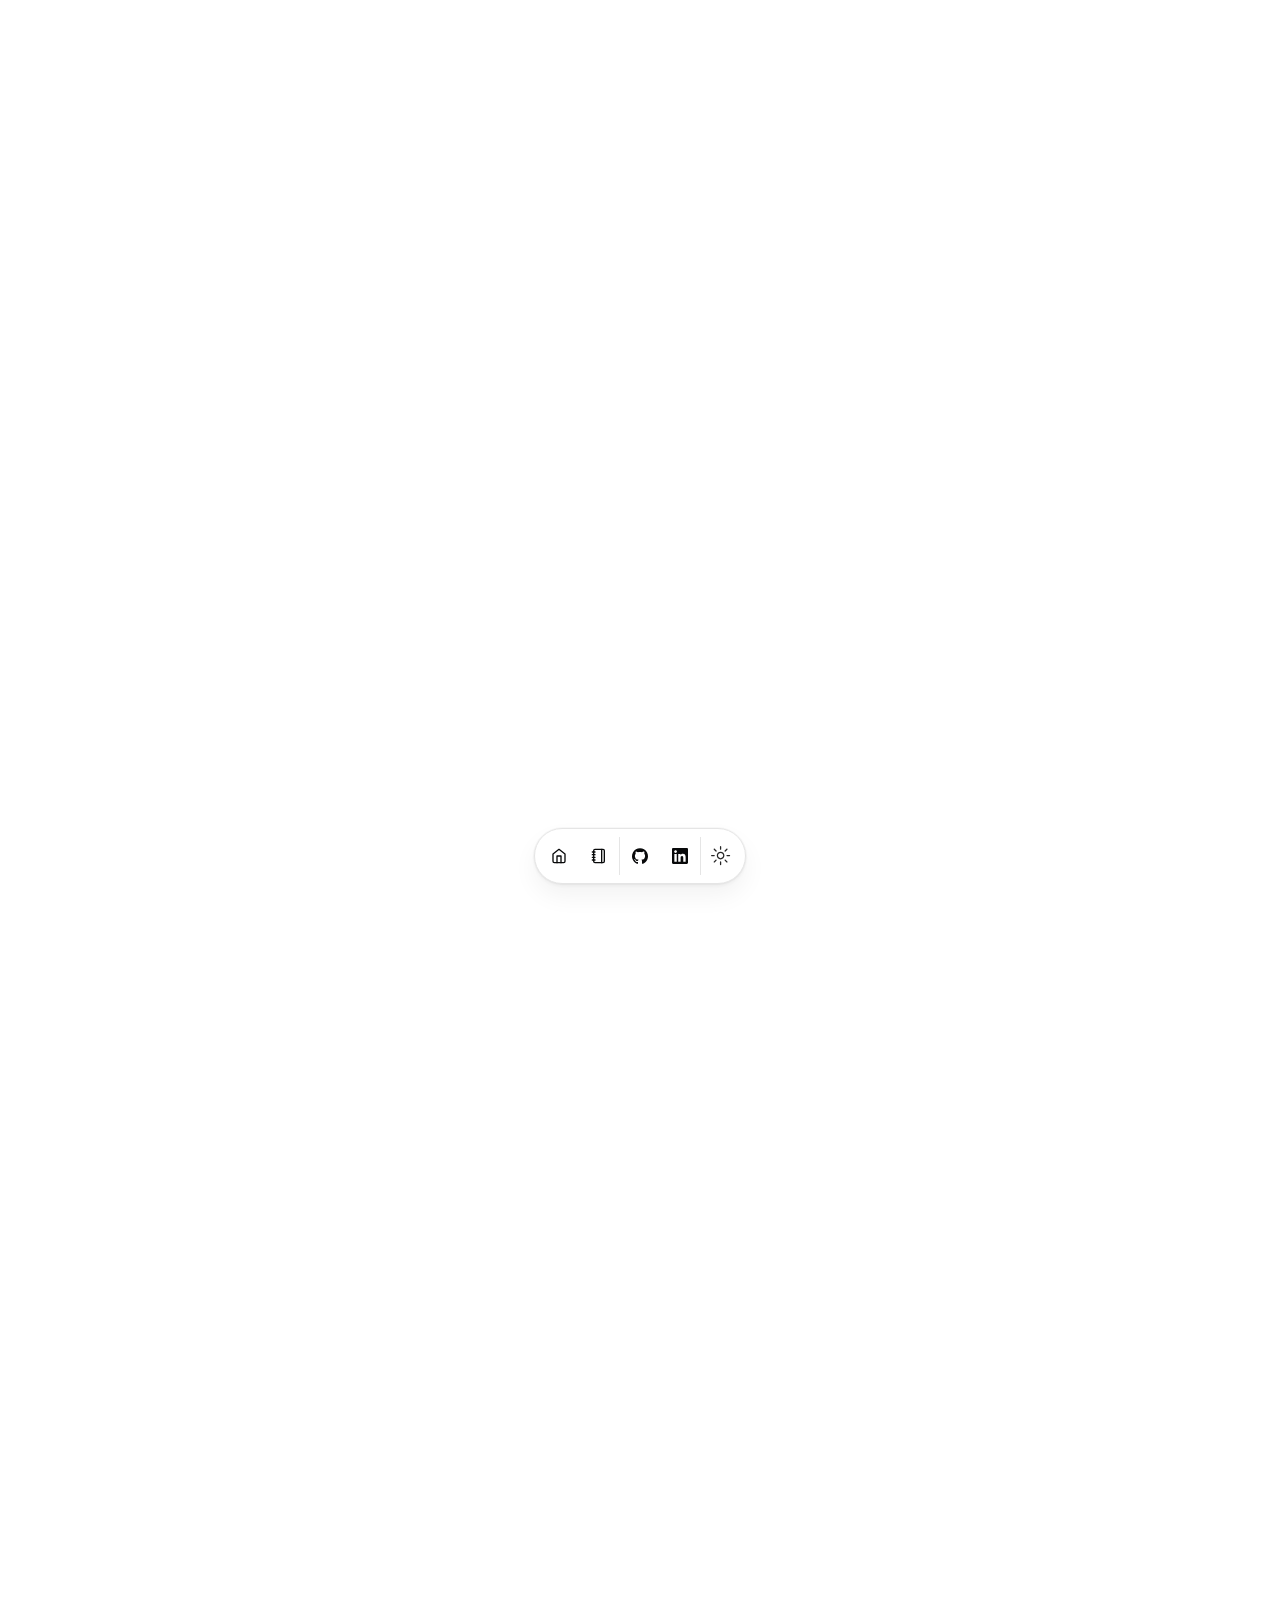
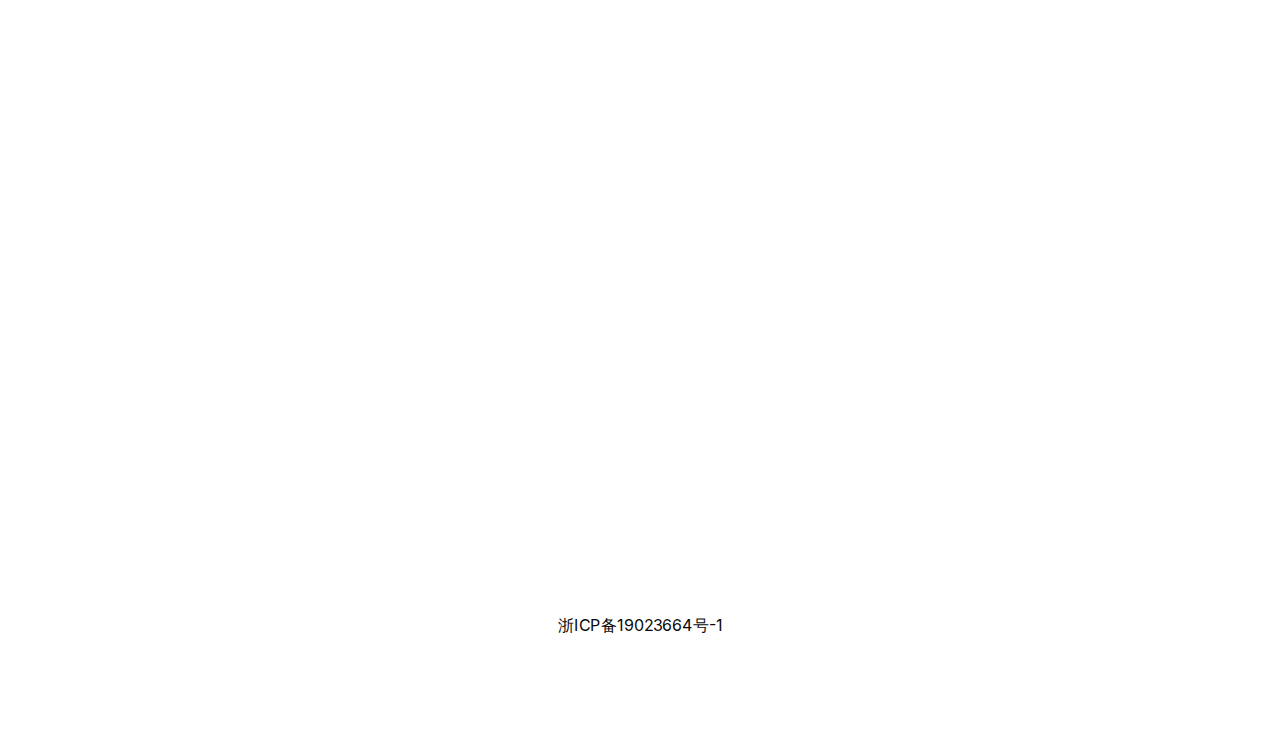
==== commit d8f5a585: "fix: update" ====
--- a/index.html
+++ b/index.html
@@ -1,2 +1,2 @@
-<!DOCTYPE html><html lang="en"><head><meta charSet="utf-8"/><meta name="viewport" content="width=device-width, initial-scale=1"/><link rel="preload" href="/next/static/media/a34f9d1faa5f3315-s.p.woff2" as="font" crossorigin="" type="font/woff2"/><link rel="preload" as="image" href="/kieocr.png"/><link rel="preload" as="image" href="/pinvo.png"/><link rel="preload" as="image" href="/xcc.png"/><link rel="preload" as="image" href="/khy_website.png"/><link rel="stylesheet" href="/next/static/css/221a288b464bb162.css" data-precedence="next"/><link rel="preload" as="script" fetchPriority="low" href="/next/static/chunks/webpack-e7187db792d52e91.js"/><script src="/next/static/chunks/67cfe1a8-1e0b14605a3aca8a.js" async=""></script><script src="/next/static/chunks/221-234395c2f1e75a10.js" async=""></script><script src="/next/static/chunks/main-app-f479dddcf09a8758.js" async=""></script><script src="/next/static/chunks/137-8e9d12a7fe4ccda4.js" async=""></script><script src="/next/static/chunks/584-7be2d28e92522751.js" async=""></script><script src="/next/static/chunks/app/page-1c167a5e06d341af.js" async=""></script><script src="/next/static/chunks/84fbfe7f-d8111a4d3a42e4a8.js" async=""></script><script src="/next/static/chunks/557-1ed164cae54f3c0f.js" async=""></script><script src="/next/static/chunks/app/layout-70cf573fc7130afc.js" async=""></script><title>Django</title><meta name="description" content="I am a frontend engineer, I enjoy exploring new technologies and making friends."/><meta name="robots" content="index, follow"/><meta name="googlebot" content="index, follow, max-video-preview:-1, max-image-preview:large, max-snippet:-1"/><meta property="og:title" content="Django"/><meta property="og:description" content="I am a frontend engineer, I enjoy exploring new technologies and making friends."/><meta property="og:url" content="http://me.djangofreeman.com"/><meta property="og:site_name" content="Django"/><meta property="og:locale" content="en_US"/><meta property="og:type" content="website"/><meta name="twitter:card" content="summary_large_image"/><meta name="twitter:title" content="Django"/><meta name="twitter:description" content="I am a frontend engineer, I enjoy exploring new technologies and making friends."/><link rel="icon" href="/favicon.ico" type="image/x-icon" sizes="16x16"/><meta name="next-size-adjust"/><script src="/next/static/chunks/polyfills-78c92fac7aa8fdd8.js" noModule=""></script></head><body class="min-h-screen bg-background font-sans antialiased max-w-3xl mx-auto py-12 sm:py-24 px-6 __variable_36bd41"><script>!function(){try{var d=document.documentElement,c=d.classList;c.remove('light','dark');var e=localStorage.getItem('theme');if('system'===e||(!e&&false)){var t='(prefers-color-scheme: dark)',m=window.matchMedia(t);if(m.media!==t||m.matches){d.style.colorScheme = 'dark';c.add('dark')}else{d.style.colorScheme = 'light';c.add('light')}}else if(e){c.add(e|| '')}else{c.add('light')}if(e==='light'||e==='dark'||!e)d.style.colorScheme=e||'light'}catch(e){}}()</script><main class="flex flex-col min-h-[100dvh] space-y-10"><section id="hero"><div class="mx-auto w-full max-w-3xl space-y-8"><div class="gap-2 flex justify-between"><div class="flex-col flex flex-1 space-y-1.5"><div class="flex"><span class="inline-block text-3xl font-bold tracking-tighter sm:text-5xl xl:text-6xl/none" style="opacity:0;filter:blur(8px);transform:translateY(8px) translateZ(0)">Hi, I&#x27;m Django 👋</span></div><div class="flex"><span class="inline-block max-w-[600px] md:text-xl" style="opacity:0;filter:blur(8px);transform:translateY(8px) translateZ(0)">I am a frontend engineer, I enjoy exploring new technologies and making friends.</span></div></div><div style="opacity:0;filter:blur(6px);transform:translateY(6px) translateZ(0)"><span class="relative flex shrink-0 overflow-hidden rounded-full size-28 border"><span class="flex h-full w-full items-center justify-center rounded-full bg-muted">DJ</span></span></div></div></div></section><section id="about"><div style="opacity:0;filter:blur(6px);transform:translateY(6px) translateZ(0)"><h2 class="text-xl font-bold">About</h2></div><div style="opacity:0;filter:blur(6px);transform:translateY(6px) translateZ(0)"><div class="prose max-w-full text-pretty font-sans text-sm text-muted-foreground dark:prose-invert"><p>In 2016, I embarked on the journey of game development, participating in the creation of numerous games over the years. Currently, I am continuously learning web front-end development techniques and deeply immersing myself in the front-end field, exploring more possibilities.
-2016年，我踏入游戏开发领域，几年间参与开发了多款游戏。如今，我也在不断学习Web前端开发技术，并持续深耕前端领域，探索更多可能性。</p></div></div></section><section id="work"><div class="flex min-h-0 flex-col gap-y-3"><div style="opacity:0;filter:blur(6px);transform:translateY(6px) translateZ(0)"><h2 class="text-xl font-bold">Work Experience</h2></div><div style="opacity:0;filter:blur(6px);transform:translateY(6px) translateZ(0)"><a class="block cursor-pointer" href="https://normal.works/"><div class="rounded-lg bg-card text-card-foreground flex"><div class="flex-none"><span class="relative flex shrink-0 overflow-hidden rounded-full border size-12 m-auto bg-muted-background dark:bg-foreground"><span class="flex h-full w-full items-center justify-center rounded-full bg-muted">N</span></span></div><div class="flex-grow ml-4 items-center flex-col group"><div class="flex flex-col"><div class="flex items-center justify-between gap-x-2 text-base"><h3 class="inline-flex items-center justify-center font-semibold leading-none text-xs sm:text-sm">Normal Works Ltd<span class="inline-flex gap-x-1"></span><svg xmlns="http://www.w3.org/2000/svg" width="24" height="24" viewBox="0 0 24 24" fill="none" stroke="currentColor" stroke-width="2" stroke-linecap="round" stroke-linejoin="round" class="lucide lucide-chevron-right size-4 translate-x-0 transform opacity-0 transition-all duration-300 ease-out group-hover:translate-x-1 group-hover:opacity-100 rotate-0"><path d="m9 18 6-6-6-6"></path></svg></h3><div class="text-xs sm:text-sm tabular-nums text-muted-foreground text-right">December 2021 - Now</div></div><div class="font-sans text-xs">Software Engineer</div></div><div class="mt-2 text-xs sm:text-sm" style="opacity:0;height:0px">在这里，我们开展了一系列引人入胜的项目。我们推出了面向消费者的“创作者”社交平台——“小磁场”，同时还打造了面向金融市场的创新产品——Pinvo。</div></div></div></a></div><div style="opacity:0;filter:blur(6px);transform:translateY(6px) translateZ(0)"><a class="block cursor-pointer" href="#"><div class="rounded-lg bg-card text-card-foreground flex"><div class="flex-none"><span class="relative flex shrink-0 overflow-hidden rounded-full border size-12 m-auto bg-muted-background dark:bg-foreground"><span class="flex h-full w-full items-center justify-center rounded-full bg-muted">杭</span></span></div><div class="flex-grow ml-4 items-center flex-col group"><div class="flex flex-col"><div class="flex items-center justify-between gap-x-2 text-base"><h3 class="inline-flex items-center justify-center font-semibold leading-none text-xs sm:text-sm">杭州快驰科技有限公司<span class="inline-flex gap-x-1"></span><svg xmlns="http://www.w3.org/2000/svg" width="24" height="24" viewBox="0 0 24 24" fill="none" stroke="currentColor" stroke-width="2" stroke-linecap="round" stroke-linejoin="round" class="lucide lucide-chevron-right size-4 translate-x-0 transform opacity-0 transition-all duration-300 ease-out group-hover:translate-x-1 group-hover:opacity-100 rotate-0"><path d="m9 18 6-6-6-6"></path></svg></h3><div class="text-xs sm:text-sm tabular-nums text-muted-foreground text-right">October 2020 - December 2021</div></div><div class="font-sans text-xs">Senior Front-End Engineer</div></div><div class="mt-2 text-xs sm:text-sm" style="opacity:0;height:0px">我在快货运项目中，负责了多个关键模块的开发与架构设计。首先，在网络货运平台方面，我使用Vue3搭建了底层架构，并结合Vue2作为子应用框架，通过qiankun搭建了微前端基础架构，尽管由于实现隔离采用了with导致性能有所下降，但这是接入成本的一部分。我还编写了Webpack4插件，实现了子应用的配置化路由，并手动加载子应用；同时，开发了粘性事件系统，用于服务间的通信。此外，我编写了子应用接入能力库“spa”，使得子项目可以一键接入并获得主应用的能力，并开发了主应用的MicroApp组件，实现了子应用的组件化，支持同屏多个子应用的展示。在快货运官网项目中，我使用Nuxt.js进行服务端渲染，开发了高性能的官网，并采用Tailwindcss作为样式开发标准，实现了响应式布局，适配手机和PC双端，同时使用了Animation.css作为动画库。最后，在快货运图传系统中，我使用Vue3作为前端开发框架，NestJS作为后端开发框架，采用Redis作为数据缓存，MySQL作为数据持久化方案，并通过Docker镜像容器进行部署，对接OSS API完成了对文件图片的管理。</div></div></div></a></div><div style="opacity:0;filter:blur(6px);transform:translateY(6px) translateZ(0)"><a class="block cursor-pointer" href="#"><div class="rounded-lg bg-card text-card-foreground flex"><div class="flex-none"><span class="relative flex shrink-0 overflow-hidden rounded-full border size-12 m-auto bg-muted-background dark:bg-foreground"><span class="flex h-full w-full items-center justify-center rounded-full bg-muted">边</span></span></div><div class="flex-grow ml-4 items-center flex-col group"><div class="flex flex-col"><div class="flex items-center justify-between gap-x-2 text-base"><h3 class="inline-flex items-center justify-center font-semibold leading-none text-xs sm:text-sm">边锋老友(杭州)科技有限公司<span class="inline-flex gap-x-1"></span><svg xmlns="http://www.w3.org/2000/svg" width="24" height="24" viewBox="0 0 24 24" fill="none" stroke="currentColor" stroke-width="2" stroke-linecap="round" stroke-linejoin="round" class="lucide lucide-chevron-right size-4 translate-x-0 transform opacity-0 transition-all duration-300 ease-out group-hover:translate-x-1 group-hover:opacity-100 rotate-0"><path d="m9 18 6-6-6-6"></path></svg></h3><div class="text-xs sm:text-sm tabular-nums text-muted-foreground text-right">June 2018 - September 2020</div></div><div class="font-sans text-xs">Senior Front-End Engineer</div></div><div class="mt-2 text-xs sm:text-sm" style="opacity:0;height:0px">我使用Cocos引擎构建了前端游戏框架，并创新性地实现了热更新功能，通过Vue的MVVM思想优化了游戏架构，提升了组件的灵活性和双向绑定能力。同时，我运用FairyGUI的编程思想，开发了TS注释模式的动态创建组件系统，进一步增强了系统的灵活性。在Flutter混编App（夺多多、小狮子浏览器）项目中，我从零搭建了前端App框架，通过Stream优化了State的管理和局部刷新，并设计了防抖、节流机制以提升App性能。在Vue小程序（彼岸排行）项目中，我选择了uniApp跨平台开发框架，并使用Golang和Gin框架开发了后台服务，利用Redis作为缓存提高了服务端运行效率，并通过Mysql进行持久化操作。</div></div></div></a></div><div style="opacity:0;filter:blur(6px);transform:translateY(6px) translateZ(0)"><a class="block cursor-pointer" href="Hangzhou, China"><div class="rounded-lg bg-card text-card-foreground flex"><div class="flex-none"><span class="relative flex shrink-0 overflow-hidden rounded-full border size-12 m-auto bg-muted-background dark:bg-foreground"><span class="flex h-full w-full items-center justify-center rounded-full bg-muted">杭</span></span></div><div class="flex-grow ml-4 items-center flex-col group"><div class="flex flex-col"><div class="flex items-center justify-between gap-x-2 text-base"><h3 class="inline-flex items-center justify-center font-semibold leading-none text-xs sm:text-sm">杭州手中游科技有限公司<span class="inline-flex gap-x-1"></span><svg xmlns="http://www.w3.org/2000/svg" width="24" height="24" viewBox="0 0 24 24" fill="none" stroke="currentColor" stroke-width="2" stroke-linecap="round" stroke-linejoin="round" class="lucide lucide-chevron-right size-4 translate-x-0 transform opacity-0 transition-all duration-300 ease-out group-hover:translate-x-1 group-hover:opacity-100 rotate-0"><path d="m9 18 6-6-6-6"></path></svg></h3><div class="text-xs sm:text-sm tabular-nums text-muted-foreground text-right">November 2017 - June 2018</div></div><div class="font-sans text-xs">Lead Software Engineer</div></div><div class="mt-2 text-xs sm:text-sm" style="opacity:0;height:0px">作为H5游戏前端负责人，我成功从零搭建了包括大厅、背包、会员、匹配、游戏场景和游戏逻辑在内的所有模块。在技术方面，我基于pureMVC构建了H5游戏前端框架，并通过命令行一键构建项目，显著提升了开发效率。针对复杂列表进行了优化，提升了游戏性能，并采用状态同步策略降低了出错概率，增强了容错性。此外，我通过图形角度方法实现了伪3D效果。在个人成长方面，我提升了团队协作和抗压能力，扩展了前端优化和基础构建发布的视野，并在组件化和模块化方面积累了丰富的实践经验。</div></div></div></a></div><div style="opacity:0;filter:blur(6px);transform:translateY(6px) translateZ(0)"><a class="block cursor-pointer" href="#"><div class="rounded-lg bg-card text-card-foreground flex"><div class="flex-none"><span class="relative flex shrink-0 overflow-hidden rounded-full border size-12 m-auto bg-muted-background dark:bg-foreground"><span class="flex h-full w-full items-center justify-center rounded-full bg-muted">育</span></span></div><div class="flex-grow ml-4 items-center flex-col group"><div class="flex flex-col"><div class="flex items-center justify-between gap-x-2 text-base"><h3 class="inline-flex items-center justify-center font-semibold leading-none text-xs sm:text-sm">育谷科技有限公司<span class="inline-flex gap-x-1"></span><svg xmlns="http://www.w3.org/2000/svg" width="24" height="24" viewBox="0 0 24 24" fill="none" stroke="currentColor" stroke-width="2" stroke-linecap="round" stroke-linejoin="round" class="lucide lucide-chevron-right size-4 translate-x-0 transform opacity-0 transition-all duration-300 ease-out group-hover:translate-x-1 group-hover:opacity-100 rotate-0"><path d="m9 18 6-6-6-6"></path></svg></h3><div class="text-xs sm:text-sm tabular-nums text-muted-foreground text-right">June 2016 - November 2017</div></div><div class="font-sans text-xs">Game Developer</div></div><div class="mt-2 text-xs sm:text-sm" style="opacity:0;height:0px">作为游戏前端主程，我开发了核心模块，包括原生能力、动态配置、背包、聊天和匹配系统。我通过对象池、9宫格压缩和优化加载流程提升性能，并为美术和策划开发工具，提高团队效率。我的工作提升了组件复用、资源优化和加载速度。</div></div></div></a></div></div></section><section id="skills"><div class="flex min-h-0 flex-col gap-y-3"><div style="opacity:0;filter:blur(6px);transform:translateY(6px) translateZ(0)"><h2 class="text-xl font-bold">Skills</h2></div><div class="flex flex-wrap gap-1"><div style="opacity:0;filter:blur(6px);transform:translateY(6px) translateZ(0)"><div class="inline-flex items-center rounded-md border px-2.5 py-0.5 text-xs font-semibold transition-colors focus:outline-none focus:ring-2 focus:ring-ring focus:ring-offset-2 border-transparent bg-primary text-primary-foreground shadow hover:bg-primary/80">React</div></div><div style="opacity:0;filter:blur(6px);transform:translateY(6px) translateZ(0)"><div class="inline-flex items-center rounded-md border px-2.5 py-0.5 text-xs font-semibold transition-colors focus:outline-none focus:ring-2 focus:ring-ring focus:ring-offset-2 border-transparent bg-primary text-primary-foreground shadow hover:bg-primary/80">Vue</div></div><div style="opacity:0;filter:blur(6px);transform:translateY(6px) translateZ(0)"><div class="inline-flex items-center rounded-md border px-2.5 py-0.5 text-xs font-semibold transition-colors focus:outline-none focus:ring-2 focus:ring-ring focus:ring-offset-2 border-transparent bg-primary text-primary-foreground shadow hover:bg-primary/80">Nuxt.js</div></div><div style="opacity:0;filter:blur(6px);transform:translateY(6px) translateZ(0)"><div class="inline-flex items-center rounded-md border px-2.5 py-0.5 text-xs font-semibold transition-colors focus:outline-none focus:ring-2 focus:ring-ring focus:ring-offset-2 border-transparent bg-primary text-primary-foreground shadow hover:bg-primary/80">Next.js</div></div><div style="opacity:0;filter:blur(6px);transform:translateY(6px) translateZ(0)"><div class="inline-flex items-center rounded-md border px-2.5 py-0.5 text-xs font-semibold transition-colors focus:outline-none focus:ring-2 focus:ring-ring focus:ring-offset-2 border-transparent bg-primary text-primary-foreground shadow hover:bg-primary/80">Typescript</div></div><div style="opacity:0;filter:blur(6px);transform:translateY(6px) translateZ(0)"><div class="inline-flex items-center rounded-md border px-2.5 py-0.5 text-xs font-semibold transition-colors focus:outline-none focus:ring-2 focus:ring-ring focus:ring-offset-2 border-transparent bg-primary text-primary-foreground shadow hover:bg-primary/80">Node.js</div></div><div style="opacity:0;filter:blur(6px);transform:translateY(6px) translateZ(0)"><div class="inline-flex items-center rounded-md border px-2.5 py-0.5 text-xs font-semibold transition-colors focus:outline-none focus:ring-2 focus:ring-ring focus:ring-offset-2 border-transparent bg-primary text-primary-foreground shadow hover:bg-primary/80">Python</div></div><div style="opacity:0;filter:blur(6px);transform:translateY(6px) translateZ(0)"><div class="inline-flex items-center rounded-md border px-2.5 py-0.5 text-xs font-semibold transition-colors focus:outline-none focus:ring-2 focus:ring-ring focus:ring-offset-2 border-transparent bg-primary text-primary-foreground shadow hover:bg-primary/80">Docker</div></div><div style="opacity:0;filter:blur(6px);transform:translateY(6px) translateZ(0)"><div class="inline-flex items-center rounded-md border px-2.5 py-0.5 text-xs font-semibold transition-colors focus:outline-none focus:ring-2 focus:ring-ring focus:ring-offset-2 border-transparent bg-primary text-primary-foreground shadow hover:bg-primary/80">Java</div></div><div style="opacity:0;filter:blur(6px);transform:translateY(6px) translateZ(0)"><div class="inline-flex items-center rounded-md border px-2.5 py-0.5 text-xs font-semibold transition-colors focus:outline-none focus:ring-2 focus:ring-ring focus:ring-offset-2 border-transparent bg-primary text-primary-foreground shadow hover:bg-primary/80">Cocos Creator</div></div></div></div></section><section id="projects"><div class="space-y-12 w-full py-12"><div style="opacity:0;filter:blur(6px);transform:translateY(6px) translateZ(0)"><div class="flex flex-col items-center justify-center space-y-4 text-center"><div class="space-y-2"><div class="inline-block rounded-lg bg-foreground text-background px-3 py-1 text-sm">My Projects</div><h2 class="text-3xl font-bold tracking-tighter sm:text-5xl">Check out my latest work</h2><p class="text-muted-foreground md:text-xl/relaxed lg:text-base/relaxed xl:text-xl/relaxed">I&#x27;ve worked on a variety of projects, from simple websites to complex web applications. Here are a few of my favorites.</p></div></div></div><div class="grid grid-cols-1 gap-3 sm:grid-cols-2 max-w-[800px] mx-auto"><div style="opacity:0;filter:blur(6px);transform:translateY(6px) translateZ(0)"><div class="rounded-lg bg-card text-card-foreground flex flex-col overflow-hidden border hover:shadow-lg transition-all duration-300 ease-out h-full"><a class="block cursor-pointer" href="http://kieocr.com"><img src="/kieocr.png" alt="Kie Ocr" width="500" height="300" class="h-40 w-full overflow-hidden object-cover object-top"/></a><div class="flex flex-col px-2"><div class="space-y-1"><h3 class="font-semibold tracking-tight mt-1 text-base">Kie Ocr</h3><time class="font-sans text-xs">Jan 2024 - Feb 2024</time><div class="hidden font-sans text-xs underline print:visible"></div><div class="prose max-w-full text-pretty font-sans text-xs text-muted-foreground dark:prose-invert"><p>AI-based OCR technology can train more accurate OCR models, thereby improving OCR recognition accuracy and precision. This is because AI can process more data and can use machine learning algorithms and deep learning models to automatically optimize OCR models.</p></div></div></div><div class="text-pretty font-sans text-sm text-muted-foreground mt-auto flex flex-col px-2"><div class="mt-2 flex flex-wrap gap-1"><div class="inline-flex items-center rounded-md border font-semibold transition-colors focus:outline-none focus:ring-2 focus:ring-ring focus:ring-offset-2 border-transparent bg-secondary text-secondary-foreground hover:bg-secondary/80 px-1 py-0 text-[10px]">Nuxt.js</div><div class="inline-flex items-center rounded-md border font-semibold transition-colors focus:outline-none focus:ring-2 focus:ring-ring focus:ring-offset-2 border-transparent bg-secondary text-secondary-foreground hover:bg-secondary/80 px-1 py-0 text-[10px]">Naive Ui</div><div class="inline-flex items-center rounded-md border font-semibold transition-colors focus:outline-none focus:ring-2 focus:ring-ring focus:ring-offset-2 border-transparent bg-secondary text-secondary-foreground hover:bg-secondary/80 px-1 py-0 text-[10px]">Typescript</div><div class="inline-flex items-center rounded-md border font-semibold transition-colors focus:outline-none focus:ring-2 focus:ring-ring focus:ring-offset-2 border-transparent bg-secondary text-secondary-foreground hover:bg-secondary/80 px-1 py-0 text-[10px]">MySQL</div><div class="inline-flex items-center rounded-md border font-semibold transition-colors focus:outline-none focus:ring-2 focus:ring-ring focus:ring-offset-2 border-transparent bg-secondary text-secondary-foreground hover:bg-secondary/80 px-1 py-0 text-[10px]">Prisma</div><div class="inline-flex items-center rounded-md border font-semibold transition-colors focus:outline-none focus:ring-2 focus:ring-ring focus:ring-offset-2 border-transparent bg-secondary text-secondary-foreground hover:bg-secondary/80 px-1 py-0 text-[10px]">TailwindCSS</div></div></div><div class="flex items-center pt-2 px-2 pb-2"><div class="flex flex-row flex-wrap items-start gap-1"><a target="_blank" href="http://kieocr.com"><div class="items-center rounded-md border font-semibold transition-colors focus:outline-none focus:ring-2 focus:ring-ring focus:ring-offset-2 border-transparent bg-primary text-primary-foreground shadow hover:bg-primary/80 flex gap-2 px-2 py-1 text-[10px]"><svg xmlns="http://www.w3.org/2000/svg" width="24" height="24" viewBox="0 0 24 24" fill="none" stroke="currentColor" stroke-width="2" stroke-linecap="round" stroke-linejoin="round" class="lucide lucide-globe size-3"><circle cx="12" cy="12" r="10"></circle><path d="M12 2a14.5 14.5 0 0 0 0 20 14.5 14.5 0 0 0 0-20"></path><path d="M2 12h20"></path></svg>Website</div></a></div></div></div></div><div style="opacity:0;filter:blur(6px);transform:translateY(6px) translateZ(0)"><div class="rounded-lg bg-card text-card-foreground flex flex-col overflow-hidden border hover:shadow-lg transition-all duration-300 ease-out h-full"><a class="block cursor-pointer" href="https://pinvo.ai"><img src="/pinvo.png" alt="Pinvo" width="500" height="300" class="h-40 w-full overflow-hidden object-cover object-top"/></a><div class="flex flex-col px-2"><div class="space-y-1"><h3 class="font-semibold tracking-tight mt-1 text-base">Pinvo</h3><time class="font-sans text-xs">June 2023 - Present</time><div class="hidden font-sans text-xs underline print:visible"></div><div class="prose max-w-full text-pretty font-sans text-xs text-muted-foreground dark:prose-invert"><p>Pinvo is your all-in-one bookkeeping solution that combines AI+Experts to provide you with a real end-to-end bookkeeping solution. Pinvo&#x27;s AI automates reconciliation, document collection and client communication, whist the expert bookkeepers ensure accuracy and handle the rest.</p></div></div></div><div class="text-pretty font-sans text-sm text-muted-foreground mt-auto flex flex-col px-2"><div class="mt-2 flex flex-wrap gap-1"><div class="inline-flex items-center rounded-md border font-semibold transition-colors focus:outline-none focus:ring-2 focus:ring-ring focus:ring-offset-2 border-transparent bg-secondary text-secondary-foreground hover:bg-secondary/80 px-1 py-0 text-[10px]">Next.js</div><div class="inline-flex items-center rounded-md border font-semibold transition-colors focus:outline-none focus:ring-2 focus:ring-ring focus:ring-offset-2 border-transparent bg-secondary text-secondary-foreground hover:bg-secondary/80 px-1 py-0 text-[10px]">Typescript</div><div class="inline-flex items-center rounded-md border font-semibold transition-colors focus:outline-none focus:ring-2 focus:ring-ring focus:ring-offset-2 border-transparent bg-secondary text-secondary-foreground hover:bg-secondary/80 px-1 py-0 text-[10px]">TailwindCSS</div><div class="inline-flex items-center rounded-md border font-semibold transition-colors focus:outline-none focus:ring-2 focus:ring-ring focus:ring-offset-2 border-transparent bg-secondary text-secondary-foreground hover:bg-secondary/80 px-1 py-0 text-[10px]">Shadcn UI</div></div></div><div class="flex items-center pt-2 px-2 pb-2"><div class="flex flex-row flex-wrap items-start gap-1"><a target="_blank" href="https://pinvo.ai"><div class="items-center rounded-md border font-semibold transition-colors focus:outline-none focus:ring-2 focus:ring-ring focus:ring-offset-2 border-transparent bg-primary text-primary-foreground shadow hover:bg-primary/80 flex gap-2 px-2 py-1 text-[10px]"><svg xmlns="http://www.w3.org/2000/svg" width="24" height="24" viewBox="0 0 24 24" fill="none" stroke="currentColor" stroke-width="2" stroke-linecap="round" stroke-linejoin="round" class="lucide lucide-globe size-3"><circle cx="12" cy="12" r="10"></circle><path d="M12 2a14.5 14.5 0 0 0 0 20 14.5 14.5 0 0 0 0-20"></path><path d="M2 12h20"></path></svg>Website</div></a></div></div></div></div><div style="opacity:0;filter:blur(6px);transform:translateY(6px) translateZ(0)"><div class="rounded-lg bg-card text-card-foreground flex flex-col overflow-hidden border hover:shadow-lg transition-all duration-300 ease-out h-full"><a class="block cursor-pointer" href="https://xiaocichang.com"><img src="/xcc.png" alt="小磁场" width="500" height="300" class="h-40 w-full overflow-hidden object-cover object-top"/></a><div class="flex flex-col px-2"><div class="space-y-1"><h3 class="font-semibold tracking-tight mt-1 text-base">小磁场</h3><time class="font-sans text-xs">December 2021 - September 2022</time><div class="hidden font-sans text-xs underline print:visible"></div><div class="prose max-w-full text-pretty font-sans text-xs text-muted-foreground dark:prose-invert"><p>为你的作品和粉丝打造, 属于自己的创收俱乐部</p></div></div></div><div class="text-pretty font-sans text-sm text-muted-foreground mt-auto flex flex-col px-2"><div class="mt-2 flex flex-wrap gap-1"><div class="inline-flex items-center rounded-md border font-semibold transition-colors focus:outline-none focus:ring-2 focus:ring-ring focus:ring-offset-2 border-transparent bg-secondary text-secondary-foreground hover:bg-secondary/80 px-1 py-0 text-[10px]">Nuxt.js</div><div class="inline-flex items-center rounded-md border font-semibold transition-colors focus:outline-none focus:ring-2 focus:ring-ring focus:ring-offset-2 border-transparent bg-secondary text-secondary-foreground hover:bg-secondary/80 px-1 py-0 text-[10px]">Typescript</div><div class="inline-flex items-center rounded-md border font-semibold transition-colors focus:outline-none focus:ring-2 focus:ring-ring focus:ring-offset-2 border-transparent bg-secondary text-secondary-foreground hover:bg-secondary/80 px-1 py-0 text-[10px]">TailwindCSS</div><div class="inline-flex items-center rounded-md border font-semibold transition-colors focus:outline-none focus:ring-2 focus:ring-ring focus:ring-offset-2 border-transparent bg-secondary text-secondary-foreground hover:bg-secondary/80 px-1 py-0 text-[10px]">Naive Ui</div></div></div><div class="flex items-center pt-2 px-2 pb-2"><div class="flex flex-row flex-wrap items-start gap-1"><a target="_blank" href="https://xiaocichang.com"><div class="items-center rounded-md border font-semibold transition-colors focus:outline-none focus:ring-2 focus:ring-ring focus:ring-offset-2 border-transparent bg-primary text-primary-foreground shadow hover:bg-primary/80 flex gap-2 px-2 py-1 text-[10px]"><svg xmlns="http://www.w3.org/2000/svg" width="24" height="24" viewBox="0 0 24 24" fill="none" stroke="currentColor" stroke-width="2" stroke-linecap="round" stroke-linejoin="round" class="lucide lucide-globe size-3"><circle cx="12" cy="12" r="10"></circle><path d="M12 2a14.5 14.5 0 0 0 0 20 14.5 14.5 0 0 0 0-20"></path><path d="M2 12h20"></path></svg>Website</div></a></div></div></div></div><div style="opacity:0;filter:blur(6px);transform:translateY(6px) translateZ(0)"><div class="rounded-lg bg-card text-card-foreground flex flex-col overflow-hidden border hover:shadow-lg transition-all duration-300 ease-out h-full"><a class="block cursor-pointer" href="https://kuaihuoyun.com"><img src="/khy_website.png" alt="快货运" width="500" height="300" class="h-40 w-full overflow-hidden object-cover object-top"/></a><div class="flex flex-col px-2"><div class="space-y-1"><h3 class="font-semibold tracking-tight mt-1 text-base">快货运</h3><time class="font-sans text-xs">April 2023 - March 2024</time><div class="hidden font-sans text-xs underline print:visible"></div><div class="prose max-w-full text-pretty font-sans text-xs text-muted-foreground dark:prose-invert"><p>快货运提供包括运输管理系统、网络货运管理与监管系统、以及车载定位设备小黑卡等在内的多种软硬件产品。我们的目标是帮助传统物流企业实现数字化转型升级，全面助力物流行业中的货主、货运代理人、物流平台以及司机等各个角色实现全链条的数字化</p></div></div></div><div class="text-pretty font-sans text-sm text-muted-foreground mt-auto flex flex-col px-2"><div class="mt-2 flex flex-wrap gap-1"><div class="inline-flex items-center rounded-md border font-semibold transition-colors focus:outline-none focus:ring-2 focus:ring-ring focus:ring-offset-2 border-transparent bg-secondary text-secondary-foreground hover:bg-secondary/80 px-1 py-0 text-[10px]">Nuxt.js</div><div class="inline-flex items-center rounded-md border font-semibold transition-colors focus:outline-none focus:ring-2 focus:ring-ring focus:ring-offset-2 border-transparent bg-secondary text-secondary-foreground hover:bg-secondary/80 px-1 py-0 text-[10px]">Typescript</div><div class="inline-flex items-center rounded-md border font-semibold transition-colors focus:outline-none focus:ring-2 focus:ring-ring focus:ring-offset-2 border-transparent bg-secondary text-secondary-foreground hover:bg-secondary/80 px-1 py-0 text-[10px]">Prisma</div><div class="inline-flex items-center rounded-md border font-semibold transition-colors focus:outline-none focus:ring-2 focus:ring-ring focus:ring-offset-2 border-transparent bg-secondary text-secondary-foreground hover:bg-secondary/80 px-1 py-0 text-[10px]">TailwindCSS</div><div class="inline-flex items-center rounded-md border font-semibold transition-colors focus:outline-none focus:ring-2 focus:ring-ring focus:ring-offset-2 border-transparent bg-secondary text-secondary-foreground hover:bg-secondary/80 px-1 py-0 text-[10px]">Naive Ui</div></div></div><div class="flex items-center pt-2 px-2 pb-2"><div class="flex flex-row flex-wrap items-start gap-1"><a target="_blank" href="https://kuaihuoyun.com"><div class="items-center rounded-md border font-semibold transition-colors focus:outline-none focus:ring-2 focus:ring-ring focus:ring-offset-2 border-transparent bg-primary text-primary-foreground shadow hover:bg-primary/80 flex gap-2 px-2 py-1 text-[10px]"><svg xmlns="http://www.w3.org/2000/svg" width="24" height="24" viewBox="0 0 24 24" fill="none" stroke="currentColor" stroke-width="2" stroke-linecap="round" stroke-linejoin="round" class="lucide lucide-globe size-3"><circle cx="12" cy="12" r="10"></circle><path d="M12 2a14.5 14.5 0 0 0 0 20 14.5 14.5 0 0 0 0-20"></path><path d="M2 12h20"></path></svg>Website</div></a></div></div></div></div></div></div></section><section id="contact"><div class="grid items-center justify-center gap-4 px-4 text-center md:px-6 w-full py-12"><div style="opacity:0;filter:blur(6px);transform:translateY(6px) translateZ(0)"><div class="space-y-3"><div class="inline-block rounded-lg bg-foreground text-background px-3 py-1 text-sm">Contact</div><h2 class="text-3xl font-bold tracking-tighter sm:text-5xl">Get in Touch</h2><p class="mx-auto max-w-[600px] text-muted-foreground md:text-xl/relaxed lg:text-base/relaxed xl:text-xl/relaxed">If you have any questions, please contact me via<!-- --> <a class="text-blue-500 hover:underline" href="six.django@gmail.com">email.</a> <!-- -->I will reply to your message promptly. Thank you.</p></div></div></div></section><section id="footer" class="flex justify-center py-4"><div class="backup-number"><a href="https://beian.miit.gov.cn/" target="_blank"> 浙ICP备19023664号-1 </a></div></section></main><div class="pointer-events-none fixed inset-x-0 bottom-0 z-30 mx-auto mb-4 flex origin-bottom h-full max-h-14"><div class="fixed bottom-0 inset-x-0 h-16 w-full bg-background to-transparent backdrop-blur-lg [-webkit-mask-image:linear-gradient(to_top,black,transparent)] dark:bg-background"></div><div class="w-max p-2 rounded-full border z-50 pointer-events-auto relative mx-auto flex min-h-full h-full items-center px-1 bg-background [box-shadow:0_0_0_1px_rgba(0,0,0,.03),0_2px_4px_rgba(0,0,0,.05),0_12px_24px_rgba(0,0,0,.05)] transform-gpu dark:[border:1px_solid_rgba(255,255,255,.1)] dark:[box-shadow:0_-20px_80px_-20px_#ffffff1f_inset]"><div class="flex aspect-square cursor-pointer items-center justify-center rounded-full" style="width:40px"><a class="inline-flex items-center justify-center whitespace-nowrap text-sm font-medium transition-colors focus-visible:outline-none focus-visible:ring-1 focus-visible:ring-ring disabled:pointer-events-none disabled:opacity-50 hover:bg-accent hover:text-accent-foreground rounded-full size-12" data-state="closed" href="/"><svg xmlns="http://www.w3.org/2000/svg" width="24" height="24" viewBox="0 0 24 24" fill="none" stroke="currentColor" stroke-width="2" stroke-linecap="round" stroke-linejoin="round" class="lucide lucide-home size-4"><path d="m3 9 9-7 9 7v11a2 2 0 0 1-2 2H5a2 2 0 0 1-2-2z"></path><polyline points="9 22 9 12 15 12 15 22"></polyline></svg></a></div><div class="flex aspect-square cursor-pointer items-center justify-center rounded-full" style="width:40px"><a class="inline-flex items-center justify-center whitespace-nowrap text-sm font-medium transition-colors focus-visible:outline-none focus-visible:ring-1 focus-visible:ring-ring disabled:pointer-events-none disabled:opacity-50 hover:bg-accent hover:text-accent-foreground rounded-full size-12" data-state="closed" href="/blog"><svg xmlns="http://www.w3.org/2000/svg" width="24" height="24" viewBox="0 0 24 24" fill="none" stroke="currentColor" stroke-width="2" stroke-linecap="round" stroke-linejoin="round" class="lucide lucide-notebook size-4"><path d="M2 6h4"></path><path d="M2 10h4"></path><path d="M2 14h4"></path><path d="M2 18h4"></path><rect width="16" height="20" x="4" y="2" rx="2"></rect><path d="M16 2v20"></path></svg></a></div><div data-orientation="vertical" role="none" class="shrink-0 bg-border w-[1px] h-full" mousex="[object Object]" magnification="60" distance="140"></div><div class="flex aspect-square cursor-pointer items-center justify-center rounded-full" style="width:40px"><a class="inline-flex items-center justify-center whitespace-nowrap text-sm font-medium transition-colors focus-visible:outline-none focus-visible:ring-1 focus-visible:ring-ring disabled:pointer-events-none disabled:opacity-50 hover:bg-accent hover:text-accent-foreground rounded-full size-12" data-state="closed" href="https://github.com/sixdjango"><svg viewBox="0 0 438.549 438.549" class="size-4"><path fill="currentColor" d="M409.132 114.573c-19.608-33.596-46.205-60.194-79.798-79.8-33.598-19.607-70.277-29.408-110.063-29.408-39.781 0-76.472 9.804-110.063 29.408-33.596 19.605-60.192 46.204-79.8 79.8C9.803 148.168 0 184.854 0 224.63c0 47.78 13.94 90.745 41.827 128.906 27.884 38.164 63.906 64.572 108.063 79.227 5.14.954 8.945.283 11.419-1.996 2.475-2.282 3.711-5.14 3.711-8.562 0-.571-.049-5.708-.144-15.417a2549.81 2549.81 0 01-.144-25.406l-6.567 1.136c-4.187.767-9.469 1.092-15.846 1-6.374-.089-12.991-.757-19.842-1.999-6.854-1.231-13.229-4.086-19.13-8.559-5.898-4.473-10.085-10.328-12.56-17.556l-2.855-6.57c-1.903-4.374-4.899-9.233-8.992-14.559-4.093-5.331-8.232-8.945-12.419-10.848l-1.999-1.431c-1.332-.951-2.568-2.098-3.711-3.429-1.142-1.331-1.997-2.663-2.568-3.997-.572-1.335-.098-2.43 1.427-3.289 1.525-.859 4.281-1.276 8.28-1.276l5.708.853c3.807.763 8.516 3.042 14.133 6.851 5.614 3.806 10.229 8.754 13.846 14.842 4.38 7.806 9.657 13.754 15.846 17.847 6.184 4.093 12.419 6.136 18.699 6.136 6.28 0 11.704-.476 16.274-1.423 4.565-.952 8.848-2.383 12.847-4.285 1.713-12.758 6.377-22.559 13.988-29.41-10.848-1.14-20.601-2.857-29.264-5.14-8.658-2.286-17.605-5.996-26.835-11.14-9.235-5.137-16.896-11.516-22.985-19.126-6.09-7.614-11.088-17.61-14.987-29.979-3.901-12.374-5.852-26.648-5.852-42.826 0-23.035 7.52-42.637 22.557-58.817-7.044-17.318-6.379-36.732 1.997-58.24 5.52-1.715 13.706-.428 24.554 3.853 10.85 4.283 18.794 7.952 23.84 10.994 5.046 3.041 9.089 5.618 12.135 7.708 17.705-4.947 35.976-7.421 54.818-7.421s37.117 2.474 54.823 7.421l10.849-6.849c7.419-4.57 16.18-8.758 26.262-12.565 10.088-3.805 17.802-4.853 23.134-3.138 8.562 21.509 9.325 40.922 2.279 58.24 15.036 16.18 22.559 35.787 22.559 58.817 0 16.178-1.958 30.497-5.853 42.966-3.9 12.471-8.941 22.457-15.125 29.979-6.191 7.521-13.901 13.85-23.131 18.986-9.232 5.14-18.182 8.85-26.84 11.136-8.662 2.286-18.415 4.004-29.263 5.146 9.894 8.562 14.842 22.077 14.842 40.539v60.237c0 3.422 1.19 6.279 3.572 8.562 2.379 2.279 6.136 2.95 11.276 1.995 44.163-14.653 80.185-41.062 108.068-79.226 27.88-38.161 41.825-81.126 41.825-128.906-.01-39.771-9.818-76.454-29.414-110.049z"></path></svg></a></div><div class="flex aspect-square cursor-pointer items-center justify-center rounded-full" style="width:40px"><a class="inline-flex items-center justify-center whitespace-nowrap text-sm font-medium transition-colors focus-visible:outline-none focus-visible:ring-1 focus-visible:ring-ring disabled:pointer-events-none disabled:opacity-50 hover:bg-accent hover:text-accent-foreground rounded-full size-12" data-state="closed" href="https://www.linkedin.com/in/django-deng-8b535a262/"><svg viewBox="0 0 24 24" xmlns="http://www.w3.org/2000/svg" class="size-4"><title>LinkedIn</title><path fill="currentColor" d="M20.447 20.452h-3.554v-5.569c0-1.328-.027-3.037-1.852-3.037-1.853 0-2.136 1.445-2.136 2.939v5.667H9.351V9h3.414v1.561h.046c.477-.9 1.637-1.85 3.37-1.85 3.601 0 4.267 2.37 4.267 5.455v6.286zM5.337 7.433c-1.144 0-2.063-.926-2.063-2.065 0-1.138.92-2.063 2.063-2.063 1.14 0 2.064.925 2.064 2.063 0 1.139-.925 2.065-2.064 2.065zm1.782 13.019H3.555V9h3.564v11.452zM22.225 0H1.771C.792 0 0 .774 0 1.729v20.542C0 23.227.792 24 1.771 24h20.451C23.2 24 24 23.227 24 22.271V1.729C24 .774 23.2 0 22.222 0h.003z"></path></svg></a></div><div data-orientation="vertical" role="none" class="shrink-0 bg-border w-[1px] h-full py-2" mousex="[object Object]" magnification="60" distance="140"></div><div class="flex aspect-square cursor-pointer items-center justify-center rounded-full" style="width:40px"><button class="inline-flex items-center justify-center whitespace-nowrap text-sm font-medium transition-colors focus-visible:outline-none focus-visible:ring-1 focus-visible:ring-ring disabled:pointer-events-none disabled:opacity-50 hover:bg-accent hover:text-accent-foreground h-9 w-9 rounded-full px-2" type="button"><svg width="15" height="15" viewBox="0 0 15 15" fill="none" xmlns="http://www.w3.org/2000/svg" class="h-[1.2rem] w-[1.2rem] text-neutral-800 dark:hidden dark:text-neutral-200"><path d="M7.5 0C7.77614 0 8 0.223858 8 0.5V2.5C8 2.77614 7.77614 3 7.5 3C7.22386 3 7 2.77614 7 2.5V0.5C7 0.223858 7.22386 0 7.5 0ZM2.1967 2.1967C2.39196 2.00144 2.70854 2.00144 2.90381 2.1967L4.31802 3.61091C4.51328 3.80617 4.51328 4.12276 4.31802 4.31802C4.12276 4.51328 3.80617 4.51328 3.61091 4.31802L2.1967 2.90381C2.00144 2.70854 2.00144 2.39196 2.1967 2.1967ZM0.5 7C0.223858 7 0 7.22386 0 7.5C0 7.77614 0.223858 8 0.5 8H2.5C2.77614 8 3 7.77614 3 7.5C3 7.22386 2.77614 7 2.5 7H0.5ZM2.1967 12.8033C2.00144 12.608 2.00144 12.2915 2.1967 12.0962L3.61091 10.682C3.80617 10.4867 4.12276 10.4867 4.31802 10.682C4.51328 10.8772 4.51328 11.1938 4.31802 11.3891L2.90381 12.8033C2.70854 12.9986 2.39196 12.9986 2.1967 12.8033ZM12.5 7C12.2239 7 12 7.22386 12 7.5C12 7.77614 12.2239 8 12.5 8H14.5C14.7761 8 15 7.77614 15 7.5C15 7.22386 14.7761 7 14.5 7H12.5ZM10.682 4.31802C10.4867 4.12276 10.4867 3.80617 10.682 3.61091L12.0962 2.1967C12.2915 2.00144 12.608 2.00144 12.8033 2.1967C12.9986 2.39196 12.9986 2.70854 12.8033 2.90381L11.3891 4.31802C11.1938 4.51328 10.8772 4.51328 10.682 4.31802ZM8 12.5C8 12.2239 7.77614 12 7.5 12C7.22386 12 7 12.2239 7 12.5V14.5C7 14.7761 7.22386 15 7.5 15C7.77614 15 8 14.7761 8 14.5V12.5ZM10.682 10.682C10.8772 10.4867 11.1938 10.4867 11.3891 10.682L12.8033 12.0962C12.9986 12.2915 12.9986 12.608 12.8033 12.8033C12.608 12.9986 12.2915 12.9986 12.0962 12.8033L10.682 11.3891C10.4867 11.1938 10.4867 10.8772 10.682 10.682ZM5.5 7.5C5.5 6.39543 6.39543 5.5 7.5 5.5C8.60457 5.5 9.5 6.39543 9.5 7.5C9.5 8.60457 8.60457 9.5 7.5 9.5C6.39543 9.5 5.5 8.60457 5.5 7.5ZM7.5 4.5C5.84315 4.5 4.5 5.84315 4.5 7.5C4.5 9.15685 5.84315 10.5 7.5 10.5C9.15685 10.5 10.5 9.15685 10.5 7.5C10.5 5.84315 9.15685 4.5 7.5 4.5Z" fill="currentColor" fill-rule="evenodd" clip-rule="evenodd"></path></svg><svg width="15" height="15" viewBox="0 0 15 15" fill="none" xmlns="http://www.w3.org/2000/svg" class="hidden h-[1.2rem] w-[1.2rem] text-neutral-800 dark:block dark:text-neutral-200"><path d="M2.89998 0.499976C2.89998 0.279062 2.72089 0.0999756 2.49998 0.0999756C2.27906 0.0999756 2.09998 0.279062 2.09998 0.499976V1.09998H1.49998C1.27906 1.09998 1.09998 1.27906 1.09998 1.49998C1.09998 1.72089 1.27906 1.89998 1.49998 1.89998H2.09998V2.49998C2.09998 2.72089 2.27906 2.89998 2.49998 2.89998C2.72089 2.89998 2.89998 2.72089 2.89998 2.49998V1.89998H3.49998C3.72089 1.89998 3.89998 1.72089 3.89998 1.49998C3.89998 1.27906 3.72089 1.09998 3.49998 1.09998H2.89998V0.499976ZM5.89998 3.49998C5.89998 3.27906 5.72089 3.09998 5.49998 3.09998C5.27906 3.09998 5.09998 3.27906 5.09998 3.49998V4.09998H4.49998C4.27906 4.09998 4.09998 4.27906 4.09998 4.49998C4.09998 4.72089 4.27906 4.89998 4.49998 4.89998H5.09998V5.49998C5.09998 5.72089 5.27906 5.89998 5.49998 5.89998C5.72089 5.89998 5.89998 5.72089 5.89998 5.49998V4.89998H6.49998C6.72089 4.89998 6.89998 4.72089 6.89998 4.49998C6.89998 4.27906 6.72089 4.09998 6.49998 4.09998H5.89998V3.49998ZM1.89998 6.49998C1.89998 6.27906 1.72089 6.09998 1.49998 6.09998C1.27906 6.09998 1.09998 6.27906 1.09998 6.49998V7.09998H0.499976C0.279062 7.09998 0.0999756 7.27906 0.0999756 7.49998C0.0999756 7.72089 0.279062 7.89998 0.499976 7.89998H1.09998V8.49998C1.09998 8.72089 1.27906 8.89997 1.49998 8.89997C1.72089 8.89997 1.89998 8.72089 1.89998 8.49998V7.89998H2.49998C2.72089 7.89998 2.89998 7.72089 2.89998 7.49998C2.89998 7.27906 2.72089 7.09998 2.49998 7.09998H1.89998V6.49998ZM8.54406 0.98184L8.24618 0.941586C8.03275 0.917676 7.90692 1.1655 8.02936 1.34194C8.17013 1.54479 8.29981 1.75592 8.41754 1.97445C8.91878 2.90485 9.20322 3.96932 9.20322 5.10022C9.20322 8.37201 6.82247 11.0878 3.69887 11.6097C3.45736 11.65 3.20988 11.6772 2.96008 11.6906C2.74563 11.702 2.62729 11.9535 2.77721 12.1072C2.84551 12.1773 2.91535 12.2458 2.98667 12.3128L3.05883 12.3795L3.31883 12.6045L3.50684 12.7532L3.62796 12.8433L3.81491 12.9742L3.99079 13.089C4.11175 13.1651 4.23536 13.2375 4.36157 13.3059L4.62496 13.4412L4.88553 13.5607L5.18837 13.6828L5.43169 13.7686C5.56564 13.8128 5.70149 13.8529 5.83857 13.8885C5.94262 13.9155 6.04767 13.9401 6.15405 13.9622C6.27993 13.9883 6.40713 14.0109 6.53544 14.0298L6.85241 14.0685L7.11934 14.0892C7.24637 14.0965 7.37436 14.1002 7.50322 14.1002C11.1483 14.1002 14.1032 11.1453 14.1032 7.50023C14.1032 7.25044 14.0893 7.00389 14.0623 6.76131L14.0255 6.48407C13.991 6.26083 13.9453 6.04129 13.8891 5.82642C13.8213 5.56709 13.7382 5.31398 13.6409 5.06881L13.5279 4.80132L13.4507 4.63542L13.3766 4.48666C13.2178 4.17773 13.0353 3.88295 12.8312 3.60423L12.6782 3.40352L12.4793 3.16432L12.3157 2.98361L12.1961 2.85951L12.0355 2.70246L11.8134 2.50184L11.4925 2.24191L11.2483 2.06498L10.9562 1.87446L10.6346 1.68894L10.3073 1.52378L10.1938 1.47176L9.95488 1.3706L9.67791 1.2669L9.42566 1.1846L9.10075 1.09489L8.83599 1.03486L8.54406 0.98184ZM10.4032 5.30023C10.4032 4.27588 10.2002 3.29829 9.83244 2.40604C11.7623 3.28995 13.1032 5.23862 13.1032 7.50023C13.1032 10.593 10.596 13.1002 7.50322 13.1002C6.63646 13.1002 5.81597 12.9036 5.08355 12.5522C6.5419 12.0941 7.81081 11.2082 8.74322 10.0416C8.87963 10.2284 9.10028 10.3497 9.34928 10.3497C9.76349 10.3497 10.0993 10.0139 10.0993 9.59971C10.0993 9.24256 9.84965 8.94373 9.51535 8.86816C9.57741 8.75165 9.63653 8.63334 9.6926 8.51332C9.88358 8.63163 10.1088 8.69993 10.35 8.69993C11.0403 8.69993 11.6 8.14028 11.6 7.44993C11.6 6.75976 11.0406 6.20024 10.3505 6.19993C10.3853 5.90487 10.4032 5.60464 10.4032 5.30023Z" fill="currentColor" fill-rule="evenodd" clip-rule="evenodd"></path></svg></button></div></div></div><script src="/next/static/chunks/webpack-e7187db792d52e91.js" async=""></script><script>(self.__next_f=self.__next_f||[]).push([0]);self.__next_f.push([2,null])</script><script>self.__next_f.push([1,"1:HL[\"/next/static/media/a34f9d1faa5f3315-s.p.woff2\",\"font\",{\"crossOrigin\":\"\",\"type\":\"font/woff2\"}]\n2:HL[\"/next/static/css/221a288b464bb162.css\",\"style\"]\n"])</script><script>self.__next_f.push([1,"3:I[3787,[],\"\"]\n5:I[8592,[\"137\",\"static/chunks/137-8e9d12a7fe4ccda4.js\",\"584\",\"static/chunks/584-7be2d28e92522751.js\",\"931\",\"static/chunks/app/page-1c167a5e06d341af.js\"],\"default\"]\n6:I[768,[\"137\",\"static/chunks/137-8e9d12a7fe4ccda4.js\",\"584\",\"static/chunks/584-7be2d28e92522751.js\",\"931\",\"static/chunks/app/page-1c167a5e06d341af.js\"],\"default\"]\n7:I[4400,[\"137\",\"static/chunks/137-8e9d12a7fe4ccda4.js\",\"584\",\"static/chunks/584-7be2d28e92522751.js\",\"931\",\"static/chunks/app/page-1c167a5e06d341af.js\"],\"Avatar\"]\n8:I[4400,[\"137\",\"static/chunks/137-8e9d12a7fe4ccda4.js\",\"584\",\"static/chunks/584-7be2d28e92522751.js\",\"931\",\"static/chunks/app/page-1c167a5e06d341af.js\"],\"AvatarImage\"]\n9:I[4400,[\"137\",\"static/chunks/137-8e9d12a7fe4ccda4.js\",\"584\",\"static/chunks/584-7be2d28e92522751.js\",\"931\",\"static/chunks/app/page-1c167a5e06d341af.js\"],\"AvatarFallback\"]\na:I[536,[\"137\",\"static/chunks/137-8e9d12a7fe4ccda4.js\",\"584\",\"static/chunks/584-7be2d28e92522751.js\",\"931\",\"static/chunks/app/page-1c167a5e06d341af.js\"],\"ResumeCard\"]\nb:I[1102,[\"137\",\"static/chunks/137-8e9d12a7fe4ccda4.js\",\"584\",\"static/chunks/584-7be2d28e92522751.js\",\"931\",\"static/chunks/app/page-1c167a5e06d341af.js\"],\"\"]\nc:I[9066,[\"792\",\"static/chunks/84fbfe7f-d8111a4d3a42e4a8.js\",\"137\",\"static/chunks/137-8e9d12a7fe4ccda4.js\",\"584\",\"static/chunks/584-7be2d28e92522751.js\",\"557\",\"static/chunks/557-1ed164cae54f3c0f.js\",\"185\",\"static/chunks/app/layout-70cf573fc7130afc.js\"],\"ThemeProvider\"]\nd:I[5831,[\"792\",\"static/chunks/84fbfe7f-d8111a4d3a42e4a8.js\",\"137\",\"static/chunks/137-8e9d12a7fe4ccda4.js\",\"584\",\"static/chunks/584-7be2d28e92522751.js\",\"557\",\"static/chunks/557-1ed164cae54f3c0f.js\",\"185\",\"static/chunks/app/layout-70cf573fc7130afc.js\"],\"TooltipProvider\"]\ne:I[3099,[],\"\"]\nf:I[2506,[],\"\"]\n10:I[7592,[\"792\",\"static/chunks/84fbfe7f-d8111a4d3a42e4a8.js\",\"137\",\"static/chunks/137-8e9d12a7fe4ccda4.js\",\"584\",\"static/chunks/584-7be2d28e92522751.js\",\"557\",\"static/chunks/557-1ed164cae54f3c0f.js\",\"185\",\"static/chunks/app/layout-70cf573fc7130afc.js\"],\"Dock\"]\n11:I[7592,[\"792\",\"static/chunks/84fbf"])</script><script>self.__next_f.push([1,"e7f-d8111a4d3a42e4a8.js\",\"137\",\"static/chunks/137-8e9d12a7fe4ccda4.js\",\"584\",\"static/chunks/584-7be2d28e92522751.js\",\"557\",\"static/chunks/557-1ed164cae54f3c0f.js\",\"185\",\"static/chunks/app/layout-70cf573fc7130afc.js\"],\"DockIcon\"]\n12:I[5831,[\"792\",\"static/chunks/84fbfe7f-d8111a4d3a42e4a8.js\",\"137\",\"static/chunks/137-8e9d12a7fe4ccda4.js\",\"584\",\"static/chunks/584-7be2d28e92522751.js\",\"557\",\"static/chunks/557-1ed164cae54f3c0f.js\",\"185\",\"static/chunks/app/layout-70cf573fc7130afc.js\"],\"Tooltip\"]\n13:I[5831,[\"792\",\"static/chunks/84fbfe7f-d8111a4d3a42e4a8.js\",\"137\",\"static/chunks/137-8e9d12a7fe4ccda4.js\",\"584\",\"static/chunks/584-7be2d28e92522751.js\",\"557\",\"static/chunks/557-1ed164cae54f3c0f.js\",\"185\",\"static/chunks/app/layout-70cf573fc7130afc.js\"],\"TooltipTrigger\"]\n14:I[5831,[\"792\",\"static/chunks/84fbfe7f-d8111a4d3a42e4a8.js\",\"137\",\"static/chunks/137-8e9d12a7fe4ccda4.js\",\"584\",\"static/chunks/584-7be2d28e92522751.js\",\"557\",\"static/chunks/557-1ed164cae54f3c0f.js\",\"185\",\"static/chunks/app/layout-70cf573fc7130afc.js\"],\"TooltipContent\"]\n15:I[4728,[\"792\",\"static/chunks/84fbfe7f-d8111a4d3a42e4a8.js\",\"137\",\"static/chunks/137-8e9d12a7fe4ccda4.js\",\"584\",\"static/chunks/584-7be2d28e92522751.js\",\"557\",\"static/chunks/557-1ed164cae54f3c0f.js\",\"185\",\"static/chunks/app/layout-70cf573fc7130afc.js\"],\"Separator\"]\n17:I[4703,[\"792\",\"static/chunks/84fbfe7f-d8111a4d3a42e4a8.js\",\"137\",\"static/chunks/137-8e9d12a7fe4ccda4.js\",\"584\",\"static/chunks/584-7be2d28e92522751.js\",\"557\",\"static/chunks/557-1ed164cae54f3c0f.js\",\"185\",\"static/chunks/app/layout-70cf573fc7130afc.js\"],\"ModeToggle\"]\n19:I[4384,[],\"\"]\n16:T843,"])</script><script>self.__next_f.push([1,"M409.132 114.573c-19.608-33.596-46.205-60.194-79.798-79.8-33.598-19.607-70.277-29.408-110.063-29.408-39.781 0-76.472 9.804-110.063 29.408-33.596 19.605-60.192 46.204-79.8 79.8C9.803 148.168 0 184.854 0 224.63c0 47.78 13.94 90.745 41.827 128.906 27.884 38.164 63.906 64.572 108.063 79.227 5.14.954 8.945.283 11.419-1.996 2.475-2.282 3.711-5.14 3.711-8.562 0-.571-.049-5.708-.144-15.417a2549.81 2549.81 0 01-.144-25.406l-6.567 1.136c-4.187.767-9.469 1.092-15.846 1-6.374-.089-12.991-.757-19.842-1.999-6.854-1.231-13.229-4.086-19.13-8.559-5.898-4.473-10.085-10.328-12.56-17.556l-2.855-6.57c-1.903-4.374-4.899-9.233-8.992-14.559-4.093-5.331-8.232-8.945-12.419-10.848l-1.999-1.431c-1.332-.951-2.568-2.098-3.711-3.429-1.142-1.331-1.997-2.663-2.568-3.997-.572-1.335-.098-2.43 1.427-3.289 1.525-.859 4.281-1.276 8.28-1.276l5.708.853c3.807.763 8.516 3.042 14.133 6.851 5.614 3.806 10.229 8.754 13.846 14.842 4.38 7.806 9.657 13.754 15.846 17.847 6.184 4.093 12.419 6.136 18.699 6.136 6.28 0 11.704-.476 16.274-1.423 4.565-.952 8.848-2.383 12.847-4.285 1.713-12.758 6.377-22.559 13.988-29.41-10.848-1.14-20.601-2.857-29.264-5.14-8.658-2.286-17.605-5.996-26.835-11.14-9.235-5.137-16.896-11.516-22.985-19.126-6.09-7.614-11.088-17.61-14.987-29.979-3.901-12.374-5.852-26.648-5.852-42.826 0-23.035 7.52-42.637 22.557-58.817-7.044-17.318-6.379-36.732 1.997-58.24 5.52-1.715 13.706-.428 24.554 3.853 10.85 4.283 18.794 7.952 23.84 10.994 5.046 3.041 9.089 5.618 12.135 7.708 17.705-4.947 35.976-7.421 54.818-7.421s37.117 2.474 54.823 7.421l10.849-6.849c7.419-4.57 16.18-8.758 26.262-12.565 10.088-3.805 17.802-4.853 23.134-3.138 8.562 21.509 9.325 40.922 2.279 58.24 15.036 16.18 22.559 35.787 22.559 58.817 0 16.178-1.958 30.497-5.853 42.966-3.9 12.471-8.941 22.457-15.125 29.979-6.191 7.521-13.901 13.85-23.131 18.986-9.232 5.14-18.182 8.85-26.84 11.136-8.662 2.286-18.415 4.004-29.263 5.146 9.894 8.562 14.842 22.077 14.842 40.539v60.237c0 3.422 1.19 6.279 3.572 8.562 2.379 2.279 6.136 2.95 11.276 1.995 44.163-14.653 80.185-41.062 108.068-79.226 27.88-38.161 41.825-81.126 41.825-128.906-.01-39.771-9.818-76.454-29.414-110.049z"])</script><script>self.__next_f.push([1,"1a:[]\n"])</script><script>self.__next_f.push([1,"0:[[[\"$\",\"link\",\"0\",{\"rel\":\"stylesheet\",\"href\":\"/next/static/css/221a288b464bb162.css\",\"precedence\":\"next\",\"crossOrigin\":\"$undefined\"}]],[\"$\",\"$L3\",null,{\"buildId\":\"0NPU--DbqcqwRU_8TbCIe\",\"assetPrefix\":\"\",\"initialCanonicalUrl\":\"/\",\"initialTree\":[\"\",{\"children\":[\"__PAGE__\",{}]},\"$undefined\",\"$undefined\",true],\"initialSeedData\":[\"\",{\"children\":[\"__PAGE__\",{},[[\"$L4\",[\"$\",\"main\",null,{\"className\":\"flex flex-col min-h-[100dvh] space-y-10\",\"children\":[[\"$\",\"section\",null,{\"id\":\"hero\",\"children\":[\"$\",\"div\",null,{\"className\":\"mx-auto w-full max-w-3xl space-y-8\",\"children\":[\"$\",\"div\",null,{\"className\":\"gap-2 flex justify-between\",\"children\":[[\"$\",\"div\",null,{\"className\":\"flex-col flex flex-1 space-y-1.5\",\"children\":[[\"$\",\"$L5\",null,{\"delay\":0.04,\"className\":\"text-3xl font-bold tracking-tighter sm:text-5xl xl:text-6xl/none\",\"yOffset\":8,\"text\":\"Hi, I'm Django 👋\"}],[\"$\",\"$L5\",null,{\"className\":\"max-w-[600px] md:text-xl\",\"delay\":0.04,\"text\":\"I am a frontend engineer, I enjoy exploring new technologies and making friends.\"}]]}],[\"$\",\"$L6\",null,{\"delay\":0.04,\"children\":[\"$\",\"$L7\",null,{\"className\":\"size-28 border\",\"children\":[[\"$\",\"$L8\",null,{\"alt\":\"Django\",\"src\":\"/me.png\"}],[\"$\",\"$L9\",null,{\"children\":\"DJ\"}]]}]}]]}]}]}],[\"$\",\"section\",null,{\"id\":\"about\",\"children\":[[\"$\",\"$L6\",null,{\"delay\":0.12,\"children\":[\"$\",\"h2\",null,{\"className\":\"text-xl font-bold\",\"children\":\"About\"}]}],[\"$\",\"$L6\",null,{\"delay\":0.16,\"children\":[\"$\",\"div\",null,{\"className\":\"prose max-w-full text-pretty font-sans text-sm text-muted-foreground dark:prose-invert\",\"children\":[\"$\",\"p\",\"p-0\",{\"children\":\"In 2016, I embarked on the journey of game development, participating in the creation of numerous games over the years. Currently, I am continuously learning web front-end development techniques and deeply immersing myself in the front-end field, exploring more possibilities.\\n2016年，我踏入游戏开发领域，几年间参与开发了多款游戏。如今，我也在不断学习Web前端开发技术，并持续深耕前端领域，探索更多可能性。\"}]}]}]]}],[\"$\",\"section\",null,{\"id\":\"work\",\"children\":[\"$\",\"div\",null,{\"className\":\"flex min-h-0 flex-col gap-y-3\",\"children\":[[\"$\",\"$L6\",null,{\"delay\":0.2,\"children\":[\"$\",\"h2\",null,{\"className\":\"text-xl font-bold\",\"children\":\"Work Experience\"}]}],[[\"$\",\"$L6\",\"Normal Works Ltd\",{\"delay\":0.24,\"children\":[\"$\",\"$La\",\"Normal Works Ltd\",{\"logoUrl\":\"/nw.svg\",\"altText\":\"Normal Works Ltd\",\"title\":\"Normal Works Ltd\",\"subtitle\":\"Software Engineer\",\"href\":\"https://normal.works/\",\"badges\":[],\"period\":\"December 2021 - Now\",\"description\":\"在这里，我们开展了一系列引人入胜的项目。我们推出了面向消费者的“创作者”社交平台——“小磁场”，同时还打造了面向金融市场的创新产品——Pinvo。\"}]}],[\"$\",\"$L6\",\"杭州快驰科技有限公司\",{\"delay\":0.29,\"children\":[\"$\",\"$La\",\"杭州快驰科技有限公司\",{\"logoUrl\":\"/khy.jpeg\",\"altText\":\"杭州快驰科技有限公司\",\"title\":\"杭州快驰科技有限公司\",\"subtitle\":\"Senior Front-End Engineer\",\"href\":\"\",\"badges\":[],\"period\":\"October 2020 - December 2021\",\"description\":\"我在快货运项目中，负责了多个关键模块的开发与架构设计。首先，在网络货运平台方面，我使用Vue3搭建了底层架构，并结合Vue2作为子应用框架，通过qiankun搭建了微前端基础架构，尽管由于实现隔离采用了with导致性能有所下降，但这是接入成本的一部分。我还编写了Webpack4插件，实现了子应用的配置化路由，并手动加载子应用；同时，开发了粘性事件系统，用于服务间的通信。此外，我编写了子应用接入能力库“spa”，使得子项目可以一键接入并获得主应用的能力，并开发了主应用的MicroApp组件，实现了子应用的组件化，支持同屏多个子应用的展示。在快货运官网项目中，我使用Nuxt.js进行服务端渲染，开发了高性能的官网，并采用Tailwindcss作为样式开发标准，实现了响应式布局，适配手机和PC双端，同时使用了Animation.css作为动画库。最后，在快货运图传系统中，我使用Vue3作为前端开发框架，NestJS作为后端开发框架，采用Redis作为数据缓存，MySQL作为数据持久化方案，并通过Docker镜像容器进行部署，对接OSS API完成了对文件图片的管理。\"}]}],[\"$\",\"$L6\",\"边锋老友(杭州)科技有限公司\",{\"delay\":0.33999999999999997,\"children\":[\"$\",\"$La\",\"边锋老友(杭州)科技有限公司\",{\"logoUrl\":\"/bf.jpeg\",\"altText\":\"边锋老友(杭州)科技有限公司\",\"title\":\"边锋老友(杭州)科技有限公司\",\"subtitle\":\"Senior Front-End Engineer\",\"href\":\"\",\"badges\":[],\"period\":\"June 2018 - September 2020\",\"description\":\"我使用Cocos引擎构建了前端游戏框架，并创新性地实现了热更新功能，通过Vue的MVVM思想优化了游戏架构，提升了组件的灵活性和双向绑定能力。同时，我运用FairyGUI的编程思想，开发了TS注释模式的动态创建组件系统，进一步增强了系统的灵活性。在Flutter混编App（夺多多、小狮子浏览器）项目中，我从零搭建了前端App框架，通过Stream优化了State的管理和局部刷新，并设计了防抖、节流机制以提升App性能。在Vue小程序（彼岸排行）项目中，我选择了uniApp跨平台开发框架，并使用Golang和Gin框架开发了后台服务，利用Redis作为缓存提高了服务端运行效率，并通过Mysql进行持久化操作。\"}]}],[\"$\",\"$L6\",\"杭州手中游科技有限公司\",{\"delay\":0.39,\"children\":[\"$\",\"$La\",\"杭州手中游科技有限公司\",{\"logoUrl\":\"/szy.jpeg\",\"altText\":\"杭州手中游科技有限公司\",\"title\":\"杭州手中游科技有限公司\",\"subtitle\":\"Lead Software Engineer\",\"href\":\"Hangzhou, China\",\"badges\":[],\"period\":\"November 2017 - June 2018\",\"description\":\"作为H5游戏前端负责人，我成功从零搭建了包括大厅、背包、会员、匹配、游戏场景和游戏逻辑在内的所有模块。在技术方面，我基于pureMVC构建了H5游戏前端框架，并通过命令行一键构建项目，显著提升了开发效率。针对复杂列表进行了优化，提升了游戏性能，并采用状态同步策略降低了出错概率，增强了容错性。此外，我通过图形角度方法实现了伪3D效果。在个人成长方面，我提升了团队协作和抗压能力，扩展了前端优化和基础构建发布的视野，并在组件化和模块化方面积累了丰富的实践经验。\"}]}],[\"$\",\"$L6\",\"育谷科技有限公司\",{\"delay\":0.44,\"children\":[\"$\",\"$La\",\"育谷科技有限公司\",{\"logoUrl\":\"/yg.jpeg\",\"altText\":\"育谷科技有限公司\",\"title\":\"育谷科技有限公司\",\"subtitle\":\"Game Developer\",\"href\":\"\",\"badges\":[],\"period\":\"June 2016 - November 2017\",\"description\":\"作为游戏前端主程，我开发了核心模块，包括原生能力、动态配置、背包、聊天和匹配系统。我通过对象池、9宫格压缩和优化加载流程提升性能，并为美术和策划开发工具，提高团队效率。我的工作提升了组件复用、资源优化和加载速度。\"}]}]]]}]}],[\"$\",\"section\",null,{\"id\":\"skills\",\"children\":[\"$\",\"div\",null,{\"className\":\"flex min-h-0 flex-col gap-y-3\",\"children\":[[\"$\",\"$L6\",null,{\"delay\":0.36,\"children\":[\"$\",\"h2\",null,{\"className\":\"text-xl font-bold\",\"children\":\"Skills\"}]}],[\"$\",\"div\",null,{\"className\":\"flex flex-wrap gap-1\",\"children\":[[\"$\",\"$L6\",\"React\",{\"delay\":0.4,\"children\":[\"$\",\"div\",null,{\"className\":\"inline-flex items-center rounded-md border px-2.5 py-0.5 text-xs font-semibold transition-colors focus:outline-none focus:ring-2 focus:ring-ring focus:ring-offset-2 border-transparent bg-primary text-primary-foreground shadow hover:bg-primary/80\",\"children\":\"React\"}]}],[\"$\",\"$L6\",\"Vue\",{\"delay\":0.45,\"children\":[\"$\",\"div\",null,{\"className\":\"inline-flex items-center rounded-md border px-2.5 py-0.5 text-xs font-semibold transition-colors focus:outline-none focus:ring-2 focus:ring-ring focus:ring-offset-2 border-transparent bg-primary text-primary-foreground shadow hover:bg-primary/80\",\"children\":\"Vue\"}]}],[\"$\",\"$L6\",\"Nuxt.js\",{\"delay\":0.5,\"children\":[\"$\",\"div\",null,{\"className\":\"inline-flex items-center rounded-md border px-2.5 py-0.5 text-xs font-semibold transition-colors focus:outline-none focus:ring-2 focus:ring-ring focus:ring-offset-2 border-transparent bg-primary text-primary-foreground shadow hover:bg-primary/80\",\"children\":\"Nuxt.js\"}]}],[\"$\",\"$L6\",\"Next.js\",{\"delay\":0.55,\"children\":[\"$\",\"div\",null,{\"className\":\"inline-flex items-center rounded-md border px-2.5 py-0.5 text-xs font-semibold transition-colors focus:outline-none focus:ring-2 focus:ring-ring focus:ring-offset-2 border-transparent bg-primary text-primary-foreground shadow hover:bg-primary/80\",\"children\":\"Next.js\"}]}],[\"$\",\"$L6\",\"Typescript\",{\"delay\":0.6000000000000001,\"children\":[\"$\",\"div\",null,{\"className\":\"inline-flex items-center rounded-md border px-2.5 py-0.5 text-xs font-semibold transition-colors focus:outline-none focus:ring-2 focus:ring-ring focus:ring-offset-2 border-transparent bg-primary text-primary-foreground shadow hover:bg-primary/80\",\"children\":\"Typescript\"}]}],[\"$\",\"$L6\",\"Node.js\",{\"delay\":0.65,\"children\":[\"$\",\"div\",null,{\"className\":\"inline-flex items-center rounded-md border px-2.5 py-0.5 text-xs font-semibold transition-colors focus:outline-none focus:ring-2 focus:ring-ring focus:ring-offset-2 border-transparent bg-primary text-primary-foreground shadow hover:bg-primary/80\",\"children\":\"Node.js\"}]}],[\"$\",\"$L6\",\"Python\",{\"delay\":0.7000000000000001,\"children\":[\"$\",\"div\",null,{\"className\":\"inline-flex items-center rounded-md border px-2.5 py-0.5 text-xs font-semibold transition-colors focus:outline-none focus:ring-2 focus:ring-ring focus:ring-offset-2 border-transparent bg-primary text-primary-foreground shadow hover:bg-primary/80\",\"children\":\"Python\"}]}],[\"$\",\"$L6\",\"Docker\",{\"delay\":0.75,\"children\":[\"$\",\"div\",null,{\"className\":\"inline-flex items-center rounded-md border px-2.5 py-0.5 text-xs font-semibold transition-colors focus:outline-none focus:ring-2 focus:ring-ring focus:ring-offset-2 border-transparent bg-primary text-primary-foreground shadow hover:bg-primary/80\",\"children\":\"Docker\"}]}],[\"$\",\"$L6\",\"Java\",{\"delay\":0.8,\"children\":[\"$\",\"div\",null,{\"className\":\"inline-flex items-center rounded-md border px-2.5 py-0.5 text-xs font-semibold transition-colors focus:outline-none focus:ring-2 focus:ring-ring focus:ring-offset-2 border-transparent bg-primary text-primary-foreground shadow hover:bg-primary/80\",\"children\":\"Java\"}]}],[\"$\",\"$L6\",\"Cocos Creator\",{\"delay\":0.8500000000000001,\"children\":[\"$\",\"div\",null,{\"className\":\"inline-flex items-center rounded-md border px-2.5 py-0.5 text-xs font-semibold transition-colors focus:outline-none focus:ring-2 focus:ring-ring focus:ring-offset-2 border-transparent bg-primary text-primary-foreground shadow hover:bg-primary/80\",\"children\":\"Cocos Creator\"}]}]]}]]}]}],[\"$\",\"section\",null,{\"id\":\"projects\",\"children\":[\"$\",\"div\",null,{\"className\":\"space-y-12 w-full py-12\",\"children\":[[\"$\",\"$L6\",null,{\"delay\":0.44,\"children\":[\"$\",\"div\",null,{\"className\":\"flex flex-col items-center justify-center space-y-4 text-center\",\"children\":[\"$\",\"div\",null,{\"className\":\"space-y-2\",\"children\":[[\"$\",\"div\",null,{\"className\":\"inline-block rounded-lg bg-foreground text-background px-3 py-1 text-sm\",\"children\":\"My Projects\"}],[\"$\",\"h2\",null,{\"className\":\"text-3xl font-bold tracking-tighter sm:text-5xl\",\"children\":\"Check out my latest work\"}],[\"$\",\"p\",null,{\"className\":\"text-muted-foreground md:text-xl/relaxed lg:text-base/relaxed xl:text-xl/relaxed\",\"children\":\"I've worked on a variety of projects, from simple websites to complex web applications. Here are a few of my favorites.\"}]]}]}]}],[\"$\",\"div\",null,{\"className\":\"grid grid-cols-1 gap-3 sm:grid-cols-2 max-w-[800px] mx-auto\",\"children\":[[\"$\",\"$L6\",\"Kie Ocr\",{\"delay\":0.48,\"children\":[\"$\",\"div\",null,{\"className\":\"rounded-lg bg-card text-card-foreground flex flex-col overflow-hidden border hover:shadow-lg transition-all duration-300 ease-out h-full\",\"children\":[[\"$\",\"$Lb\",null,{\"href\":\"http://kieocr.com\",\"className\":\"block cursor-pointer\",\"children\":[\"\",[\"$\",\"img\",null,{\"src\":\"/kieocr.png\",\"alt\":\"Kie Ocr\",\"width\":500,\"height\":300,\"className\":\"h-40 w-full overflow-hidden object-cover object-top\"}]]}],[\"$\",\"div\",null,{\"className\":\"flex flex-col px-2\",\"children\":[\"$\",\"div\",null,{\"className\":\"space-y-1\",\"children\":[[\"$\",\"h3\",null,{\"className\":\"font-semibold tracking-tight mt-1 text-base\",\"children\":\"Kie Ocr\"}],[\"$\",\"time\",null,{\"className\":\"font-sans text-xs\",\"children\":\"Jan 2024 - Feb 2024\"}],[\"$\",\"div\",null,{\"className\":\"hidden font-sans text-xs underline print:visible\",\"children\":\"$undefined\"}],[\"$\",\"div\",null,{\"className\":\"prose max-w-full text-pretty font-sans text-xs text-muted-foreground dark:prose-invert\",\"children\":[\"$\",\"p\",\"p-0\",{\"children\":\"AI-based OCR technology can train more accurate OCR models, thereby improving OCR recognition accuracy and precision. This is because AI can process more data and can use machine learning algorithms and deep learning models to automatically optimize OCR models.\"}]}]]}]}],[\"$\",\"div\",null,{\"className\":\"text-pretty font-sans text-sm text-muted-foreground mt-auto flex flex-col px-2\",\"children\":[\"$\",\"div\",null,{\"className\":\"mt-2 flex flex-wrap gap-1\",\"children\":[[\"$\",\"div\",null,{\"className\":\"inline-flex items-center rounded-md border font-semibold transition-colors focus:outline-none focus:ring-2 focus:ring-ring focus:ring-offset-2 border-transparent bg-secondary text-secondary-foreground hover:bg-secondary/80 px-1 py-0 text-[10px]\",\"children\":\"Nuxt.js\"}],[\"$\",\"div\",null,{\"className\":\"inline-flex items-center rounded-md border font-semibold transition-colors focus:outline-none focus:ring-2 focus:ring-ring focus:ring-offset-2 border-transparent bg-secondary text-secondary-foreground hover:bg-secondary/80 px-1 py-0 text-[10px]\",\"children\":\"Naive Ui\"}],[\"$\",\"div\",null,{\"className\":\"inline-flex items-center rounded-md border font-semibold transition-colors focus:outline-none focus:ring-2 focus:ring-ring focus:ring-offset-2 border-transparent bg-secondary text-secondary-foreground hover:bg-secondary/80 px-1 py-0 text-[10px]\",\"children\":\"Typescript\"}],[\"$\",\"div\",null,{\"className\":\"inline-flex items-center rounded-md border font-semibold transition-colors focus:outline-none focus:ring-2 focus:ring-ring focus:ring-offset-2 border-transparent bg-secondary text-secondary-foreground hover:bg-secondary/80 px-1 py-0 text-[10px]\",\"children\":\"MySQL\"}],[\"$\",\"div\",null,{\"className\":\"inline-flex items-center rounded-md border font-semibold transition-colors focus:outline-none focus:ring-2 focus:ring-ring focus:ring-offset-2 border-transparent bg-secondary text-secondary-foreground hover:bg-secondary/80 px-1 py-0 text-[10px]\",\"children\":\"Prisma\"}],[\"$\",\"div\",null,{\"className\":\"inline-flex items-center rounded-md border font-semibold transition-colors focus:outline-none focus:ring-2 focus:ring-ring focus:ring-offset-2 border-transparent bg-secondary text-secondary-foreground hover:bg-secondary/80 px-1 py-0 text-[10px]\",\"children\":\"TailwindCSS\"}]]}]}],[\"$\",\"div\",null,{\"className\":\"flex items-center pt-2 px-2 pb-2\",\"children\":[\"$\",\"div\",null,{\"className\":\"flex flex-row flex-wrap items-start gap-1\",\"children\":[[\"$\",\"$Lb\",\"0\",{\"href\":\"http://kieocr.com\",\"target\":\"_blank\",\"children\":[\"$\",\"div\",null,{\"className\":\"items-center rounded-md border font-semibold transition-colors focus:outline-none focus:ring-2 focus:ring-ring focus:ring-offset-2 border-transparent bg-primary text-primary-foreground shadow hover:bg-primary/80 flex gap-2 px-2 py-1 text-[10px]\",\"children\":[[\"$\",\"svg\",null,{\"xmlns\":\"http://www.w3.org/2000/svg\",\"width\":24,\"height\":24,\"viewBox\":\"0 0 24 24\",\"fill\":\"none\",\"stroke\":\"currentColor\",\"strokeWidth\":2,\"strokeLinecap\":\"round\",\"strokeLinejoin\":\"round\",\"className\":\"lucide lucide-globe size-3\",\"children\":[[\"$\",\"circle\",\"1mglay\",{\"cx\":\"12\",\"cy\":\"12\",\"r\":\"10\"}],[\"$\",\"path\",\"13o1zl\",{\"d\":\"M12 2a14.5 14.5 0 0 0 0 20 14.5 14.5 0 0 0 0-20\"}],[\"$\",\"path\",\"9i4pu4\",{\"d\":\"M2 12h20\"}],\"$undefined\"]}],\"Website\"]}]}]]}]}]]}]}],[\"$\",\"$L6\",\"Pinvo\",{\"delay\":0.53,\"children\":[\"$\",\"div\",null,{\"className\":\"rounded-lg bg-card text-card-foreground flex flex-col overflow-hidden border hover:shadow-lg transition-all duration-300 ease-out h-full\",\"children\":[[\"$\",\"$Lb\",null,{\"href\":\"https://pinvo.ai\",\"className\":\"block cursor-pointer\",\"children\":[\"\",[\"$\",\"img\",null,{\"src\":\"/pinvo.png\",\"alt\":\"Pinvo\",\"width\":500,\"height\":300,\"className\":\"h-40 w-full overflow-hidden object-cover object-top\"}]]}],[\"$\",\"div\",null,{\"className\":\"flex flex-col px-2\",\"children\":[\"$\",\"div\",null,{\"className\":\"space-y-1\",\"children\":[[\"$\",\"h3\",null,{\"className\":\"font-semibold tracking-tight mt-1 text-base\",\"children\":\"Pinvo\"}],[\"$\",\"time\",null,{\"className\":\"font-sans text-xs\",\"children\":\"June 2023 - Present\"}],[\"$\",\"div\",null,{\"className\":\"hidden font-sans text-xs underline print:visible\",\"children\":\"$undefined\"}],[\"$\",\"div\",null,{\"className\":\"prose max-w-full text-pretty font-sans text-xs text-muted-foreground dark:prose-invert\",\"children\":[\"$\",\"p\",\"p-0\",{\"children\":\"Pinvo is your all-in-one bookkeeping solution that combines AI+Experts to provide you with a real end-to-end bookkeeping solution. Pinvo's AI automates reconciliation, document collection and client communication, whist the expert bookkeepers ensure accuracy and handle the rest.\"}]}]]}]}],[\"$\",\"div\",null,{\"className\":\"text-pretty font-sans text-sm text-muted-foreground mt-auto flex flex-col px-2\",\"children\":[\"$\",\"div\",null,{\"className\":\"mt-2 flex flex-wrap gap-1\",\"children\":[[\"$\",\"div\",null,{\"className\":\"inline-flex items-center rounded-md border font-semibold transition-colors focus:outline-none focus:ring-2 focus:ring-ring focus:ring-offset-2 border-transparent bg-secondary text-secondary-foreground hover:bg-secondary/80 px-1 py-0 text-[10px]\",\"children\":\"Next.js\"}],[\"$\",\"div\",null,{\"className\":\"inline-flex items-center rounded-md border font-semibold transition-colors focus:outline-none focus:ring-2 focus:ring-ring focus:ring-offset-2 border-transparent bg-secondary text-secondary-foreground hover:bg-secondary/80 px-1 py-0 text-[10px]\",\"children\":\"Typescript\"}],[\"$\",\"div\",null,{\"className\":\"inline-flex items-center rounded-md border font-semibold transition-colors focus:outline-none focus:ring-2 focus:ring-ring focus:ring-offset-2 border-transparent bg-secondary text-secondary-foreground hover:bg-secondary/80 px-1 py-0 text-[10px]\",\"children\":\"TailwindCSS\"}],[\"$\",\"div\",null,{\"className\":\"inline-flex items-center rounded-md border font-semibold transition-colors focus:outline-none focus:ring-2 focus:ring-ring focus:ring-offset-2 border-transparent bg-secondary text-secondary-foreground hover:bg-secondary/80 px-1 py-0 text-[10px]\",\"children\":\"Shadcn UI\"}]]}]}],[\"$\",\"div\",null,{\"className\":\"flex items-center pt-2 px-2 pb-2\",\"children\":[\"$\",\"div\",null,{\"className\":\"flex flex-row flex-wrap items-start gap-1\",\"children\":[[\"$\",\"$Lb\",\"0\",{\"href\":\"https://pinvo.ai\",\"target\":\"_blank\",\"children\":[\"$\",\"div\",null,{\"className\":\"items-center rounded-md border font-semibold transition-colors focus:outline-none focus:ring-2 focus:ring-ring focus:ring-offset-2 border-transparent bg-primary text-primary-foreground shadow hover:bg-primary/80 flex gap-2 px-2 py-1 text-[10px]\",\"children\":[[\"$\",\"svg\",null,{\"xmlns\":\"http://www.w3.org/2000/svg\",\"width\":24,\"height\":24,\"viewBox\":\"0 0 24 24\",\"fill\":\"none\",\"stroke\":\"currentColor\",\"strokeWidth\":2,\"strokeLinecap\":\"round\",\"strokeLinejoin\":\"round\",\"className\":\"lucide lucide-globe size-3\",\"children\":[[\"$\",\"circle\",\"1mglay\",{\"cx\":\"12\",\"cy\":\"12\",\"r\":\"10\"}],[\"$\",\"path\",\"13o1zl\",{\"d\":\"M12 2a14.5 14.5 0 0 0 0 20 14.5 14.5 0 0 0 0-20\"}],[\"$\",\"path\",\"9i4pu4\",{\"d\":\"M2 12h20\"}],\"$undefined\"]}],\"Website\"]}]}]]}]}]]}]}],[\"$\",\"$L6\",\"小磁场\",{\"delay\":0.58,\"children\":[\"$\",\"div\",null,{\"className\":\"rounded-lg bg-card text-card-foreground flex flex-col overflow-hidden border hover:shadow-lg transition-all duration-300 ease-out h-full\",\"children\":[[\"$\",\"$Lb\",null,{\"href\":\"https://xiaocichang.com\",\"className\":\"block cursor-pointer\",\"children\":[\"\",[\"$\",\"img\",null,{\"src\":\"/xcc.png\",\"alt\":\"小磁场\",\"width\":500,\"height\":300,\"className\":\"h-40 w-full overflow-hidden object-cover object-top\"}]]}],[\"$\",\"div\",null,{\"className\":\"flex flex-col px-2\",\"children\":[\"$\",\"div\",null,{\"className\":\"space-y-1\",\"children\":[[\"$\",\"h3\",null,{\"className\":\"font-semibold tracking-tight mt-1 text-base\",\"children\":\"小磁场\"}],[\"$\",\"time\",null,{\"className\":\"font-sans text-xs\",\"children\":\"December 2021 - September 2022\"}],[\"$\",\"div\",null,{\"className\":\"hidden font-sans text-xs underline print:visible\",\"children\":\"$undefined\"}],[\"$\",\"div\",null,{\"className\":\"prose max-w-full text-pretty font-sans text-xs text-muted-foreground dark:prose-invert\",\"children\":[\"$\",\"p\",\"p-0\",{\"children\":\"为你的作品和粉丝打造, 属于自己的创收俱乐部\"}]}]]}]}],[\"$\",\"div\",null,{\"className\":\"text-pretty font-sans text-sm text-muted-foreground mt-auto flex flex-col px-2\",\"children\":[\"$\",\"div\",null,{\"className\":\"mt-2 flex flex-wrap gap-1\",\"children\":[[\"$\",\"div\",null,{\"className\":\"inline-flex items-center rounded-md border font-semibold transition-colors focus:outline-none focus:ring-2 focus:ring-ring focus:ring-offset-2 border-transparent bg-secondary text-secondary-foreground hover:bg-secondary/80 px-1 py-0 text-[10px]\",\"children\":\"Nuxt.js\"}],[\"$\",\"div\",null,{\"className\":\"inline-flex items-center rounded-md border font-semibold transition-colors focus:outline-none focus:ring-2 focus:ring-ring focus:ring-offset-2 border-transparent bg-secondary text-secondary-foreground hover:bg-secondary/80 px-1 py-0 text-[10px]\",\"children\":\"Typescript\"}],[\"$\",\"div\",null,{\"className\":\"inline-flex items-center rounded-md border font-semibold transition-colors focus:outline-none focus:ring-2 focus:ring-ring focus:ring-offset-2 border-transparent bg-secondary text-secondary-foreground hover:bg-secondary/80 px-1 py-0 text-[10px]\",\"children\":\"TailwindCSS\"}],[\"$\",\"div\",null,{\"className\":\"inline-flex items-center rounded-md border font-semibold transition-colors focus:outline-none focus:ring-2 focus:ring-ring focus:ring-offset-2 border-transparent bg-secondary text-secondary-foreground hover:bg-secondary/80 px-1 py-0 text-[10px]\",\"children\":\"Naive Ui\"}]]}]}],[\"$\",\"div\",null,{\"className\":\"flex items-center pt-2 px-2 pb-2\",\"children\":[\"$\",\"div\",null,{\"className\":\"flex flex-row flex-wrap items-start gap-1\",\"children\":[[\"$\",\"$Lb\",\"0\",{\"href\":\"https://xiaocichang.com\",\"target\":\"_blank\",\"children\":[\"$\",\"div\",null,{\"className\":\"items-center rounded-md border font-semibold transition-colors focus:outline-none focus:ring-2 focus:ring-ring focus:ring-offset-2 border-transparent bg-primary text-primary-foreground shadow hover:bg-primary/80 flex gap-2 px-2 py-1 text-[10px]\",\"children\":[[\"$\",\"svg\",null,{\"xmlns\":\"http://www.w3.org/2000/svg\",\"width\":24,\"height\":24,\"viewBox\":\"0 0 24 24\",\"fill\":\"none\",\"stroke\":\"currentColor\",\"strokeWidth\":2,\"strokeLinecap\":\"round\",\"strokeLinejoin\":\"round\",\"className\":\"lucide lucide-globe size-3\",\"children\":[[\"$\",\"circle\",\"1mglay\",{\"cx\":\"12\",\"cy\":\"12\",\"r\":\"10\"}],[\"$\",\"path\",\"13o1zl\",{\"d\":\"M12 2a14.5 14.5 0 0 0 0 20 14.5 14.5 0 0 0 0-20\"}],[\"$\",\"path\",\"9i4pu4\",{\"d\":\"M2 12h20\"}],\"$undefined\"]}],\"Website\"]}]}]]}]}]]}]}],[\"$\",\"$L6\",\"快货运\",{\"delay\":0.63,\"children\":[\"$\",\"div\",null,{\"className\":\"rounded-lg bg-card text-card-foreground flex flex-col overflow-hidden border hover:shadow-lg transition-all duration-300 ease-out h-full\",\"children\":[[\"$\",\"$Lb\",null,{\"href\":\"https://kuaihuoyun.com\",\"className\":\"block cursor-pointer\",\"children\":[\"\",[\"$\",\"img\",null,{\"src\":\"/khy_website.png\",\"alt\":\"快货运\",\"width\":500,\"height\":300,\"className\":\"h-40 w-full overflow-hidden object-cover object-top\"}]]}],[\"$\",\"div\",null,{\"className\":\"flex flex-col px-2\",\"children\":[\"$\",\"div\",null,{\"className\":\"space-y-1\",\"children\":[[\"$\",\"h3\",null,{\"className\":\"font-semibold tracking-tight mt-1 text-base\",\"children\":\"快货运\"}],[\"$\",\"time\",null,{\"className\":\"font-sans text-xs\",\"children\":\"April 2023 - March 2024\"}],[\"$\",\"div\",null,{\"className\":\"hidden font-sans text-xs underline print:visible\",\"children\":\"$undefined\"}],[\"$\",\"div\",null,{\"className\":\"prose max-w-full text-pretty font-sans text-xs text-muted-foreground dark:prose-invert\",\"children\":[\"$\",\"p\",\"p-0\",{\"children\":\"快货运提供包括运输管理系统、网络货运管理与监管系统、以及车载定位设备小黑卡等在内的多种软硬件产品。我们的目标是帮助传统物流企业实现数字化转型升级，全面助力物流行业中的货主、货运代理人、物流平台以及司机等各个角色实现全链条的数字化\"}]}]]}]}],[\"$\",\"div\",null,{\"className\":\"text-pretty font-sans text-sm text-muted-foreground mt-auto flex flex-col px-2\",\"children\":[\"$\",\"div\",null,{\"className\":\"mt-2 flex flex-wrap gap-1\",\"children\":[[\"$\",\"div\",null,{\"className\":\"inline-flex items-center rounded-md border font-semibold transition-colors focus:outline-none focus:ring-2 focus:ring-ring focus:ring-offset-2 border-transparent bg-secondary text-secondary-foreground hover:bg-secondary/80 px-1 py-0 text-[10px]\",\"children\":\"Nuxt.js\"}],[\"$\",\"div\",null,{\"className\":\"inline-flex items-center rounded-md border font-semibold transition-colors focus:outline-none focus:ring-2 focus:ring-ring focus:ring-offset-2 border-transparent bg-secondary text-secondary-foreground hover:bg-secondary/80 px-1 py-0 text-[10px]\",\"children\":\"Typescript\"}],[\"$\",\"div\",null,{\"className\":\"inline-flex items-center rounded-md border font-semibold transition-colors focus:outline-none focus:ring-2 focus:ring-ring focus:ring-offset-2 border-transparent bg-secondary text-secondary-foreground hover:bg-secondary/80 px-1 py-0 text-[10px]\",\"children\":\"Prisma\"}],[\"$\",\"div\",null,{\"className\":\"inline-flex items-center rounded-md border font-semibold transition-colors focus:outline-none focus:ring-2 focus:ring-ring focus:ring-offset-2 border-transparent bg-secondary text-secondary-foreground hover:bg-secondary/80 px-1 py-0 text-[10px]\",\"children\":\"TailwindCSS\"}],[\"$\",\"div\",null,{\"className\":\"inline-flex items-center rounded-md border font-semibold transition-colors focus:outline-none focus:ring-2 focus:ring-ring focus:ring-offset-2 border-transparent bg-secondary text-secondary-foreground hover:bg-secondary/80 px-1 py-0 text-[10px]\",\"children\":\"Naive Ui\"}]]}]}],[\"$\",\"div\",null,{\"className\":\"flex items-center pt-2 px-2 pb-2\",\"children\":[\"$\",\"div\",null,{\"className\":\"flex flex-row flex-wrap items-start gap-1\",\"children\":[[\"$\",\"$Lb\",\"0\",{\"href\":\"https://kuaihuoyun.com\",\"target\":\"_blank\",\"children\":[\"$\",\"div\",null,{\"className\":\"items-center rounded-md border font-semibold transition-colors focus:outline-none focus:ring-2 focus:ring-ring focus:ring-offset-2 border-transparent bg-primary text-primary-foreground shadow hover:bg-primary/80 flex gap-2 px-2 py-1 text-[10px]\",\"children\":[[\"$\",\"svg\",null,{\"xmlns\":\"http://www.w3.org/2000/svg\",\"width\":24,\"height\":24,\"viewBox\":\"0 0 24 24\",\"fill\":\"none\",\"stroke\":\"currentColor\",\"strokeWidth\":2,\"strokeLinecap\":\"round\",\"strokeLinejoin\":\"round\",\"className\":\"lucide lucide-globe size-3\",\"children\":[[\"$\",\"circle\",\"1mglay\",{\"cx\":\"12\",\"cy\":\"12\",\"r\":\"10\"}],[\"$\",\"path\",\"13o1zl\",{\"d\":\"M12 2a14.5 14.5 0 0 0 0 20 14.5 14.5 0 0 0 0-20\"}],[\"$\",\"path\",\"9i4pu4\",{\"d\":\"M2 12h20\"}],\"$undefined\"]}],\"Website\"]}]}]]}]}]]}]}]]}]]}]}],[\"$\",\"section\",null,{\"id\":\"contact\",\"children\":[\"$\",\"div\",null,{\"className\":\"grid items-center justify-center gap-4 px-4 text-center md:px-6 w-full py-12\",\"children\":[\"$\",\"$L6\",null,{\"delay\":0.64,\"children\":[\"$\",\"div\",null,{\"className\":\"space-y-3\",\"children\":[[\"$\",\"div\",null,{\"className\":\"inline-block rounded-lg bg-foreground text-background px-3 py-1 text-sm\",\"children\":\"Contact\"}],[\"$\",\"h2\",null,{\"className\":\"text-3xl font-bold tracking-tighter sm:text-5xl\",\"children\":\"Get in Touch\"}],[\"$\",\"p\",null,{\"className\":\"mx-auto max-w-[600px] text-muted-foreground md:text-xl/relaxed lg:text-base/relaxed xl:text-xl/relaxed\",\"children\":[\"If you have any questions, please contact me via\",\" \",[\"$\",\"$Lb\",null,{\"href\":\"six.django@gmail.com\",\"className\":\"text-blue-500 hover:underline\",\"children\":\"email.\"}],\" \",\"I will reply to your message promptly. Thank you.\"]}]]}]}]}]}],[\"$\",\"section\",null,{\"id\":\"footer\",\"className\":\"flex justify-center py-4\",\"children\":[\"$\",\"div\",null,{\"className\":\"backup-number\",\"children\":[\"$\",\"a\",null,{\"href\":\"https://beian.miit.gov.cn/\",\"target\":\"_blank\",\"children\":\" 浙ICP备19023664号-1 \"}]}]}]]}]],null],null]},[[\"$\",\"html\",null,{\"lang\":\"en\",\"suppressHydrationWarning\":true,\"children\":[\"$\",\"body\",null,{\"className\":\"min-h-screen bg-background font-sans antialiased max-w-3xl mx-auto py-12 sm:py-24 px-6 __variable_36bd41\",\"children\":[\"$\",\"$Lc\",null,{\"attribute\":\"class\",\"defaultTheme\":\"light\",\"children\":[\"$\",\"$Ld\",null,{\"delayDuration\":0,\"children\":[[\"$\",\"$Le\",null,{\"parallelRouterKey\":\"children\",\"segmentPath\":[\"children\"],\"error\":\"$undefined\",\"errorStyles\":\"$undefined\",\"errorScripts\":\"$undefined\",\"template\":[\"$\",\"$Lf\",null,{}],\"templateStyles\":\"$undefined\",\"templateScripts\":\"$undefined\",\"notFound\":[[\"$\",\"title\",null,{\"children\":\"404: This page could not be found.\"}],[\"$\",\"div\",null,{\"style\":{\"fontFamily\":\"system-ui,\\\"Segoe UI\\\",Roboto,Helvetica,Arial,sans-serif,\\\"Apple Color Emoji\\\",\\\"Segoe UI Emoji\\\"\",\"height\":\"100vh\",\"textAlign\":\"center\",\"display\":\"flex\",\"flexDirection\":\"column\",\"alignItems\":\"center\",\"justifyContent\":\"center\"},\"children\":[\"$\",\"div\",null,{\"children\":[[\"$\",\"style\",null,{\"dangerouslySetInnerHTML\":{\"__html\":\"body{color:#000;background:#fff;margin:0}.next-error-h1{border-right:1px solid rgba(0,0,0,.3)}@media (prefers-color-scheme:dark){body{color:#fff;background:#000}.next-error-h1{border-right:1px solid rgba(255,255,255,.3)}}\"}}],[\"$\",\"h1\",null,{\"className\":\"next-error-h1\",\"style\":{\"display\":\"inline-block\",\"margin\":\"0 20px 0 0\",\"padding\":\"0 23px 0 0\",\"fontSize\":24,\"fontWeight\":500,\"verticalAlign\":\"top\",\"lineHeight\":\"49px\"},\"children\":\"404\"}],[\"$\",\"div\",null,{\"style\":{\"display\":\"inline-block\"},\"children\":[\"$\",\"h2\",null,{\"style\":{\"fontSize\":14,\"fontWeight\":400,\"lineHeight\":\"49px\",\"margin\":0},\"children\":\"This page could not be found.\"}]}]]}]}]],\"notFoundStyles\":[],\"styles\":null}],[\"$\",\"div\",null,{\"className\":\"pointer-events-none fixed inset-x-0 bottom-0 z-30 mx-auto mb-4 flex origin-bottom h-full max-h-14\",\"children\":[[\"$\",\"div\",null,{\"className\":\"fixed bottom-0 inset-x-0 h-16 w-full bg-background to-transparent backdrop-blur-lg [-webkit-mask-image:linear-gradient(to_top,black,transparent)] dark:bg-background\"}],[\"$\",\"$L10\",null,{\"className\":\"z-50 pointer-events-auto relative mx-auto flex min-h-full h-full items-center px-1 bg-background [box-shadow:0_0_0_1px_rgba(0,0,0,.03),0_2px_4px_rgba(0,0,0,.05),0_12px_24px_rgba(0,0,0,.05)] transform-gpu dark:[border:1px_solid_rgba(255,255,255,.1)] dark:[box-shadow:0_-20px_80px_-20px_#ffffff1f_inset] \",\"children\":[[[\"$\",\"$L11\",\"/\",{\"children\":[\"$\",\"$L12\",null,{\"children\":[[\"$\",\"$L13\",null,{\"asChild\":true,\"children\":[\"$\",\"$Lb\",null,{\"href\":\"/\",\"className\":\"inline-flex items-center justify-center whitespace-nowrap text-sm font-medium transition-colors focus-visible:outline-none focus-visible:ring-1 focus-visible:ring-ring disabled:pointer-events-none disabled:opacity-50 hover:bg-accent hover:text-accent-foreground rounded-full size-12\",\"children\":[\"$\",\"svg\",null,{\"xmlns\":\"http://www.w3.org/2000/svg\",\"width\":24,\"height\":24,\"viewBox\":\"0 0 24 24\",\"fill\":\"none\",\"stroke\":\"currentColor\",\"strokeWidth\":2,\"strokeLinecap\":\"round\",\"strokeLinejoin\":\"round\",\"className\":\"lucide lucide-home size-4\",\"children\":[[\"$\",\"path\",\"y5dka4\",{\"d\":\"m3 9 9-7 9 7v11a2 2 0 0 1-2 2H5a2 2 0 0 1-2-2z\"}],[\"$\",\"polyline\",\"e2us08\",{\"points\":\"9 22 9 12 15 12 15 22\"}],\"$undefined\"]}]}]}],[\"$\",\"$L14\",null,{\"children\":[\"$\",\"p\",null,{\"children\":\"Home\"}]}]]}]}],[\"$\",\"$L11\",\"/blog\",{\"children\":[\"$\",\"$L12\",null,{\"children\":[[\"$\",\"$L13\",null,{\"asChild\":true,\"children\":[\"$\",\"$Lb\",null,{\"href\":\"/blog\",\"className\":\"inline-flex items-center justify-center whitespace-nowrap text-sm font-medium transition-colors focus-visible:outline-none focus-visible:ring-1 focus-visible:ring-ring disabled:pointer-events-none disabled:opacity-50 hover:bg-accent hover:text-accent-foreground rounded-full size-12\",\"children\":[\"$\",\"svg\",null,{\"xmlns\":\"http://www.w3.org/2000/svg\",\"width\":24,\"height\":24,\"viewBox\":\"0 0 24 24\",\"fill\":\"none\",\"stroke\":\"currentColor\",\"strokeWidth\":2,\"strokeLinecap\":\"round\",\"strokeLinejoin\":\"round\",\"className\":\"lucide lucide-notebook size-4\",\"children\":[[\"$\",\"path\",\"aawbzj\",{\"d\":\"M2 6h4\"}],[\"$\",\"path\",\"l0bgd4\",{\"d\":\"M2 10h4\"}],[\"$\",\"path\",\"1gsvsf\",{\"d\":\"M2 14h4\"}],[\"$\",\"path\",\"1bu2t1\",{\"d\":\"M2 18h4\"}],[\"$\",\"rect\",\"1nb95v\",{\"width\":\"16\",\"height\":\"20\",\"x\":\"4\",\"y\":\"2\",\"rx\":\"2\"}],[\"$\",\"path\",\"rotuqe\",{\"d\":\"M16 2v20\"}],\"$undefined\"]}]}]}],[\"$\",\"$L14\",null,{\"children\":[\"$\",\"p\",null,{\"children\":\"Blog\"}]}]]}]}]],[\"$\",\"$L15\",null,{\"orientation\":\"vertical\",\"className\":\"h-full\"}],[[\"$\",\"$L11\",\"GitHub\",{\"children\":[\"$\",\"$L12\",null,{\"children\":[[\"$\",\"$L13\",null,{\"asChild\":true,\"children\":[\"$\",\"$Lb\",null,{\"href\":\"https://github.com/sixdjango\",\"className\":\"inline-flex items-center justify-center whitespace-nowrap text-sm font-medium transition-colors focus-visible:outline-none focus-visible:ring-1 focus-visible:ring-ring disabled:pointer-events-none disabled:opacity-50 hover:bg-accent hover:text-accent-foreground rounded-full size-12\",\"children\":[\"$\",\"svg\",null,{\"viewBox\":\"0 0 438.549 438.549\",\"className\":\"size-4\",\"children\":[\"$\",\"path\",null,{\"fill\":\"currentColor\",\"d\":\"$16\"}]}]}]}],[\"$\",\"$L14\",null,{\"children\":[\"$\",\"p\",null,{\"children\":\"GitHub\"}]}]]}]}],[\"$\",\"$L11\",\"LinkedIn\",{\"children\":[\"$\",\"$L12\",null,{\"children\":[[\"$\",\"$L13\",null,{\"asChild\":true,\"children\":[\"$\",\"$Lb\",null,{\"href\":\"https://www.linkedin.com/in/django-deng-8b535a262/\",\"className\":\"inline-flex items-center justify-center whitespace-nowrap text-sm font-medium transition-colors focus-visible:outline-none focus-visible:ring-1 focus-visible:ring-ring disabled:pointer-events-none disabled:opacity-50 hover:bg-accent hover:text-accent-foreground rounded-full size-12\",\"children\":[\"$\",\"svg\",null,{\"viewBox\":\"0 0 24 24\",\"xmlns\":\"http://www.w3.org/2000/svg\",\"className\":\"size-4\",\"children\":[[\"$\",\"title\",null,{\"children\":\"LinkedIn\"}],[\"$\",\"path\",null,{\"fill\":\"currentColor\",\"d\":\"M20.447 20.452h-3.554v-5.569c0-1.328-.027-3.037-1.852-3.037-1.853 0-2.136 1.445-2.136 2.939v5.667H9.351V9h3.414v1.561h.046c.477-.9 1.637-1.85 3.37-1.85 3.601 0 4.267 2.37 4.267 5.455v6.286zM5.337 7.433c-1.144 0-2.063-.926-2.063-2.065 0-1.138.92-2.063 2.063-2.063 1.14 0 2.064.925 2.064 2.063 0 1.139-.925 2.065-2.064 2.065zm1.782 13.019H3.555V9h3.564v11.452zM22.225 0H1.771C.792 0 0 .774 0 1.729v20.542C0 23.227.792 24 1.771 24h20.451C23.2 24 24 23.227 24 22.271V1.729C24 .774 23.2 0 22.222 0h.003z\"}]]}]}]}],[\"$\",\"$L14\",null,{\"children\":[\"$\",\"p\",null,{\"children\":\"LinkedIn\"}]}]]}]}]],[\"$\",\"$L15\",null,{\"orientation\":\"vertical\",\"className\":\"h-full py-2\"}],[\"$\",\"$L11\",null,{\"children\":[\"$\",\"$L12\",null,{\"children\":[[\"$\",\"$L13\",null,{\"asChild\":true,\"children\":[\"$\",\"$L17\",null,{}]}],[\"$\",\"$L14\",null,{\"children\":[\"$\",\"p\",null,{\"children\":\"Theme\"}]}]]}]}]]}]]}]]}]}]}]}],null],null],\"couldBeIntercepted\":false,\"initialHead\":[false,\"$L18\"],\"globalErrorComponent\":\"$19\",\"missingSlots\":\"$W1a\"}]]\n"])</script><script>self.__next_f.push([1,"18:[[\"$\",\"meta\",\"0\",{\"name\":\"viewport\",\"content\":\"width=device-width, initial-scale=1\"}],[\"$\",\"meta\",\"1\",{\"charSet\":\"utf-8\"}],[\"$\",\"title\",\"2\",{\"children\":\"Django\"}],[\"$\",\"meta\",\"3\",{\"name\":\"description\",\"content\":\"I am a frontend engineer, I enjoy exploring new technologies and making friends.\"}],[\"$\",\"meta\",\"4\",{\"name\":\"robots\",\"content\":\"index, follow\"}],[\"$\",\"meta\",\"5\",{\"name\":\"googlebot\",\"content\":\"index, follow, max-video-preview:-1, max-image-preview:large, max-snippet:-1\"}],[\"$\",\"meta\",\"6\",{\"property\":\"og:title\",\"content\":\"Django\"}],[\"$\",\"meta\",\"7\",{\"property\":\"og:description\",\"content\":\"I am a frontend engineer, I enjoy exploring new technologies and making friends.\"}],[\"$\",\"meta\",\"8\",{\"property\":\"og:url\",\"content\":\"http://me.djangofreeman.com\"}],[\"$\",\"meta\",\"9\",{\"property\":\"og:site_name\",\"content\":\"Django\"}],[\"$\",\"meta\",\"10\",{\"property\":\"og:locale\",\"content\":\"en_US\"}],[\"$\",\"meta\",\"11\",{\"property\":\"og:type\",\"content\":\"website\"}],[\"$\",\"meta\",\"12\",{\"name\":\"twitter:card\",\"content\":\"summary_large_image\"}],[\"$\",\"meta\",\"13\",{\"name\":\"twitter:title\",\"content\":\"Django\"}],[\"$\",\"meta\",\"14\",{\"name\":\"twitter:description\",\"content\":\"I am a frontend engineer, I enjoy exploring new technologies and making friends.\"}],[\"$\",\"link\",\"15\",{\"rel\":\"icon\",\"href\":\"/favicon.ico\",\"type\":\"image/x-icon\",\"sizes\":\"16x16\"}],[\"$\",\"meta\",\"16\",{\"name\":\"next-size-adjust\"}]]\n4:null\n"])</script></body></html>+<!DOCTYPE html><html lang="en"><head><meta charSet="utf-8"/><meta name="viewport" content="width=device-width, initial-scale=1"/><link rel="preload" href="/next/static/media/a34f9d1faa5f3315-s.p.woff2" as="font" crossorigin="" type="font/woff2"/><link rel="preload" as="image" href="/kieocr.png"/><link rel="preload" as="image" href="/pinvo.png"/><link rel="preload" as="image" href="/xcc.png"/><link rel="preload" as="image" href="/khy_website.png"/><link rel="stylesheet" href="/next/static/css/221a288b464bb162.css" data-precedence="next"/><link rel="preload" as="script" fetchPriority="low" href="/next/static/chunks/webpack-e7187db792d52e91.js"/><script src="/next/static/chunks/67cfe1a8-1e0b14605a3aca8a.js" async=""></script><script src="/next/static/chunks/221-234395c2f1e75a10.js" async=""></script><script src="/next/static/chunks/main-app-484fb1946415d3c2.js" async=""></script><script src="/next/static/chunks/137-8e9d12a7fe4ccda4.js" async=""></script><script src="/next/static/chunks/584-7be2d28e92522751.js" async=""></script><script src="/next/static/chunks/app/page-fade477aa46fc6e7.js" async=""></script><script src="/next/static/chunks/84fbfe7f-d8111a4d3a42e4a8.js" async=""></script><script src="/next/static/chunks/557-1ed164cae54f3c0f.js" async=""></script><script src="/next/static/chunks/app/layout-a6ed0337a5e8078c.js" async=""></script><title>Django</title><meta name="description" content="I am a frontend engineer, I enjoy exploring new technologies and making friends."/><meta name="robots" content="index, follow"/><meta name="googlebot" content="index, follow, max-video-preview:-1, max-image-preview:large, max-snippet:-1"/><meta property="og:title" content="Django"/><meta property="og:description" content="I am a frontend engineer, I enjoy exploring new technologies and making friends."/><meta property="og:url" content="http://me.djangofreeman.com"/><meta property="og:site_name" content="Django&#x27;s Profile"/><meta property="og:locale" content="en_US"/><meta property="og:type" content="website"/><meta name="twitter:card" content="summary_large_image"/><meta name="twitter:title" content="Django"/><meta name="twitter:description" content="I am a frontend engineer, I enjoy exploring new technologies and making friends."/><link rel="icon" href="/favicon.ico" type="image/x-icon" sizes="16x16"/><meta name="next-size-adjust"/><script src="/next/static/chunks/polyfills-78c92fac7aa8fdd8.js" noModule=""></script></head><body class="min-h-screen bg-background font-sans antialiased max-w-3xl mx-auto py-12 sm:py-24 px-6 __variable_36bd41"><script>!function(){try{var d=document.documentElement,c=d.classList;c.remove('light','dark');var e=localStorage.getItem('theme');if('system'===e||(!e&&false)){var t='(prefers-color-scheme: dark)',m=window.matchMedia(t);if(m.media!==t||m.matches){d.style.colorScheme = 'dark';c.add('dark')}else{d.style.colorScheme = 'light';c.add('light')}}else if(e){c.add(e|| '')}else{c.add('light')}if(e==='light'||e==='dark'||!e)d.style.colorScheme=e||'light'}catch(e){}}()</script><main class="flex flex-col min-h-[100dvh] space-y-10"><section id="hero"><div class="mx-auto w-full max-w-3xl space-y-8"><div class="gap-2 flex justify-between"><div class="flex-col flex flex-1 space-y-1.5"><div class="flex"><span class="inline-block text-3xl font-bold tracking-tighter sm:text-5xl xl:text-6xl/none" style="opacity:0;filter:blur(8px);transform:translateY(8px) translateZ(0)">Hi, I&#x27;m Django 👋</span></div><div class="flex"><span class="inline-block max-w-[600px] md:text-xl" style="opacity:0;filter:blur(8px);transform:translateY(8px) translateZ(0)">I am a frontend engineer, I enjoy exploring new technologies and making friends.</span></div></div><div style="opacity:0;filter:blur(6px);transform:translateY(6px) translateZ(0)"><span class="relative flex shrink-0 overflow-hidden rounded-full size-28 border"><span class="flex h-full w-full items-center justify-center rounded-full bg-muted">DJ</span></span></div></div></div></section><section id="about"><div style="opacity:0;filter:blur(6px);transform:translateY(6px) translateZ(0)"><h2 class="text-xl font-bold">About</h2></div><div style="opacity:0;filter:blur(6px);transform:translateY(6px) translateZ(0)"><div class="prose max-w-full text-pretty font-sans text-sm text-muted-foreground dark:prose-invert"><p>In 2016, I embarked on my journey in game development and successfully created several games over the years. Currently, I am deeply immersed in front-end development, where I am committed to continuously enhancing my software development skills. My goal is to delve into various technologies and explore the ultimate possibilities that the future holds.
+2016年，我踏入游戏开发领域，在几年间成功开发过多款游戏。如今，我深耕于前端领域，并将持续提高各项软件开发技术，探索未来的更多可能性。</p></div></div></section><section id="work"><div class="flex min-h-0 flex-col gap-y-3"><div style="opacity:0;filter:blur(6px);transform:translateY(6px) translateZ(0)"><h2 class="text-xl font-bold">Work Experience</h2></div><div style="opacity:0;filter:blur(6px);transform:translateY(6px) translateZ(0)"><a class="block cursor-pointer" href="https://normal.works/"><div class="rounded-lg bg-card text-card-foreground flex"><div class="flex-none"><span class="relative flex shrink-0 overflow-hidden rounded-full border size-12 m-auto bg-muted-background dark:bg-foreground"><span class="flex h-full w-full items-center justify-center rounded-full bg-muted">N</span></span></div><div class="flex-grow ml-4 items-center flex-col group"><div class="flex flex-col"><div class="flex items-center justify-between gap-x-2 text-base"><h3 class="inline-flex items-center justify-center font-semibold leading-none text-xs sm:text-sm">Normal Works Ltd<span class="inline-flex gap-x-1"></span><svg xmlns="http://www.w3.org/2000/svg" width="24" height="24" viewBox="0 0 24 24" fill="none" stroke="currentColor" stroke-width="2" stroke-linecap="round" stroke-linejoin="round" class="lucide lucide-chevron-right size-4 translate-x-0 transform opacity-0 transition-all duration-300 ease-out group-hover:translate-x-1 group-hover:opacity-100 rotate-0"><path d="m9 18 6-6-6-6"></path></svg></h3><div class="text-xs sm:text-sm tabular-nums text-muted-foreground text-right">2021 - Now</div></div><div class="font-sans text-xs">Software Engineer</div></div><div class="mt-2 text-xs sm:text-sm" style="opacity:0;height:0px">在这里，我们开展了一系列引人入胜的项目。我们推出了面向消费者的“创作者”社交平台——“小磁场”，同时还打造了面向金融市场的创新产品——Pinvo。</div></div></div></a></div><div style="opacity:0;filter:blur(6px);transform:translateY(6px) translateZ(0)"><a class="block cursor-pointer" href="#"><div class="rounded-lg bg-card text-card-foreground flex"><div class="flex-none"><span class="relative flex shrink-0 overflow-hidden rounded-full border size-12 m-auto bg-muted-background dark:bg-foreground"><span class="flex h-full w-full items-center justify-center rounded-full bg-muted">杭</span></span></div><div class="flex-grow ml-4 items-center flex-col group"><div class="flex flex-col"><div class="flex items-center justify-between gap-x-2 text-base"><h3 class="inline-flex items-center justify-center font-semibold leading-none text-xs sm:text-sm">杭州快驰科技有限公司<span class="inline-flex gap-x-1"></span><svg xmlns="http://www.w3.org/2000/svg" width="24" height="24" viewBox="0 0 24 24" fill="none" stroke="currentColor" stroke-width="2" stroke-linecap="round" stroke-linejoin="round" class="lucide lucide-chevron-right size-4 translate-x-0 transform opacity-0 transition-all duration-300 ease-out group-hover:translate-x-1 group-hover:opacity-100 rotate-0"><path d="m9 18 6-6-6-6"></path></svg></h3><div class="text-xs sm:text-sm tabular-nums text-muted-foreground text-right">2020 - 2021</div></div><div class="font-sans text-xs">Senior Front-End Engineer</div></div><div class="mt-2 text-xs sm:text-sm" style="opacity:0;height:0px">我在快货运项目中，负责了多个关键模块的开发与架构设计。首先，在网络货运平台方面，我使用Vue3搭建了底层架构，并结合Vue2作为子应用框架，通过qiankun搭建了微前端基础架构，尽管由于实现隔离采用了with导致性能有所下降，但这是接入成本的一部分。我还编写了Webpack4插件，实现了子应用的配置化路由，并手动加载子应用；同时，开发了粘性事件系统，用于服务间的通信。此外，我编写了子应用接入能力库“spa”，使得子项目可以一键接入并获得主应用的能力，并开发了主应用的MicroApp组件，实现了子应用的组件化，支持同屏多个子应用的展示。在快货运官网项目中，我使用Nuxt.js进行服务端渲染，开发了高性能的官网，并采用Tailwindcss作为样式开发标准，实现了响应式布局，适配手机和PC双端，同时使用了Animation.css作为动画库。最后，在快货运图传系统中，我使用Vue3作为前端开发框架，NestJS作为后端开发框架，采用Redis作为数据缓存，MySQL作为数据持久化方案，并通过Docker镜像容器进行部署，对接OSS API完成了对文件图片的管理。</div></div></div></a></div><div style="opacity:0;filter:blur(6px);transform:translateY(6px) translateZ(0)"><a class="block cursor-pointer" href="#"><div class="rounded-lg bg-card text-card-foreground flex"><div class="flex-none"><span class="relative flex shrink-0 overflow-hidden rounded-full border size-12 m-auto bg-muted-background dark:bg-foreground"><span class="flex h-full w-full items-center justify-center rounded-full bg-muted">边</span></span></div><div class="flex-grow ml-4 items-center flex-col group"><div class="flex flex-col"><div class="flex items-center justify-between gap-x-2 text-base"><h3 class="inline-flex items-center justify-center font-semibold leading-none text-xs sm:text-sm">边锋老友(杭州)科技有限公司<span class="inline-flex gap-x-1"></span><svg xmlns="http://www.w3.org/2000/svg" width="24" height="24" viewBox="0 0 24 24" fill="none" stroke="currentColor" stroke-width="2" stroke-linecap="round" stroke-linejoin="round" class="lucide lucide-chevron-right size-4 translate-x-0 transform opacity-0 transition-all duration-300 ease-out group-hover:translate-x-1 group-hover:opacity-100 rotate-0"><path d="m9 18 6-6-6-6"></path></svg></h3><div class="text-xs sm:text-sm tabular-nums text-muted-foreground text-right">2018 - 2020</div></div><div class="font-sans text-xs">Senior Front-End Engineer</div></div><div class="mt-2 text-xs sm:text-sm" style="opacity:0;height:0px">我使用Cocos引擎构建了前端游戏框架，并创新性地实现了热更新功能，通过Vue的MVVM思想优化了游戏架构，提升了组件的灵活性和双向绑定能力。同时，我运用FairyGUI的编程思想，开发了TS注释模式的动态创建组件系统，进一步增强了系统的灵活性。在Flutter混编App（夺多多、小狮子浏览器）项目中，我从零搭建了前端App框架，通过Stream优化了State的管理和局部刷新，并设计了防抖、节流机制以提升App性能。在Vue小程序（彼岸排行）项目中，我选择了uniApp跨平台开发框架，并使用Golang和Gin框架开发了后台服务，利用Redis作为缓存提高了服务端运行效率，并通过Mysql进行持久化操作。</div></div></div></a></div></div></section><section id="skills"><div class="flex min-h-0 flex-col gap-y-3"><div style="opacity:0;filter:blur(6px);transform:translateY(6px) translateZ(0)"><h2 class="text-xl font-bold">Skills</h2></div><div class="flex flex-wrap gap-1"><div style="opacity:0;filter:blur(6px);transform:translateY(6px) translateZ(0)"><div class="inline-flex items-center rounded-md border px-2.5 py-0.5 text-xs font-semibold transition-colors focus:outline-none focus:ring-2 focus:ring-ring focus:ring-offset-2 border-transparent bg-primary text-primary-foreground shadow hover:bg-primary/80">React</div></div><div style="opacity:0;filter:blur(6px);transform:translateY(6px) translateZ(0)"><div class="inline-flex items-center rounded-md border px-2.5 py-0.5 text-xs font-semibold transition-colors focus:outline-none focus:ring-2 focus:ring-ring focus:ring-offset-2 border-transparent bg-primary text-primary-foreground shadow hover:bg-primary/80">Vue</div></div><div style="opacity:0;filter:blur(6px);transform:translateY(6px) translateZ(0)"><div class="inline-flex items-center rounded-md border px-2.5 py-0.5 text-xs font-semibold transition-colors focus:outline-none focus:ring-2 focus:ring-ring focus:ring-offset-2 border-transparent bg-primary text-primary-foreground shadow hover:bg-primary/80">Nuxt.js</div></div><div style="opacity:0;filter:blur(6px);transform:translateY(6px) translateZ(0)"><div class="inline-flex items-center rounded-md border px-2.5 py-0.5 text-xs font-semibold transition-colors focus:outline-none focus:ring-2 focus:ring-ring focus:ring-offset-2 border-transparent bg-primary text-primary-foreground shadow hover:bg-primary/80">Next.js</div></div><div style="opacity:0;filter:blur(6px);transform:translateY(6px) translateZ(0)"><div class="inline-flex items-center rounded-md border px-2.5 py-0.5 text-xs font-semibold transition-colors focus:outline-none focus:ring-2 focus:ring-ring focus:ring-offset-2 border-transparent bg-primary text-primary-foreground shadow hover:bg-primary/80">Typescript</div></div><div style="opacity:0;filter:blur(6px);transform:translateY(6px) translateZ(0)"><div class="inline-flex items-center rounded-md border px-2.5 py-0.5 text-xs font-semibold transition-colors focus:outline-none focus:ring-2 focus:ring-ring focus:ring-offset-2 border-transparent bg-primary text-primary-foreground shadow hover:bg-primary/80">Node.js</div></div><div style="opacity:0;filter:blur(6px);transform:translateY(6px) translateZ(0)"><div class="inline-flex items-center rounded-md border px-2.5 py-0.5 text-xs font-semibold transition-colors focus:outline-none focus:ring-2 focus:ring-ring focus:ring-offset-2 border-transparent bg-primary text-primary-foreground shadow hover:bg-primary/80">Python</div></div><div style="opacity:0;filter:blur(6px);transform:translateY(6px) translateZ(0)"><div class="inline-flex items-center rounded-md border px-2.5 py-0.5 text-xs font-semibold transition-colors focus:outline-none focus:ring-2 focus:ring-ring focus:ring-offset-2 border-transparent bg-primary text-primary-foreground shadow hover:bg-primary/80">Docker</div></div><div style="opacity:0;filter:blur(6px);transform:translateY(6px) translateZ(0)"><div class="inline-flex items-center rounded-md border px-2.5 py-0.5 text-xs font-semibold transition-colors focus:outline-none focus:ring-2 focus:ring-ring focus:ring-offset-2 border-transparent bg-primary text-primary-foreground shadow hover:bg-primary/80">Cocos Creator</div></div></div></div></section><section id="projects"><div class="space-y-12 w-full py-12"><div style="opacity:0;filter:blur(6px);transform:translateY(6px) translateZ(0)"><div class="flex flex-col items-center justify-center space-y-4 text-center"><div class="space-y-2"><div class="inline-block rounded-lg bg-foreground text-background px-3 py-1 text-sm">My Projects</div><h2 class="text-3xl font-bold tracking-tighter sm:text-5xl">Check out my latest work</h2><p class="text-muted-foreground md:text-xl/relaxed lg:text-base/relaxed xl:text-xl/relaxed">I&#x27;ve worked on a variety of projects, from simple websites to complex web applications. Here are a few of my favorites.</p></div></div></div><div class="grid grid-cols-1 gap-3 sm:grid-cols-2 max-w-[800px] mx-auto"><div style="opacity:0;filter:blur(6px);transform:translateY(6px) translateZ(0)"><div class="rounded-lg bg-card text-card-foreground flex flex-col overflow-hidden border hover:shadow-lg transition-all duration-300 ease-out h-full"><a class="block cursor-pointer" href="http://kieocr.com"><img src="/kieocr.png" alt="Kie Ocr" width="500" height="300" class="h-40 w-full overflow-hidden object-cover object-top"/></a><div class="flex flex-col px-2"><div class="space-y-1"><h3 class="font-semibold tracking-tight mt-1 text-base">Kie Ocr</h3><time class="font-sans text-xs">Jan 2024 - Feb 2024</time><div class="hidden font-sans text-xs underline print:visible"></div><div class="prose max-w-full text-pretty font-sans text-xs text-muted-foreground dark:prose-invert"><p>AI-based OCR technology can train more accurate OCR models, thereby improving OCR recognition accuracy and precision. This is because AI can process more data and can use machine learning algorithms and deep learning models to automatically optimize OCR models.</p></div></div></div><div class="text-pretty font-sans text-sm text-muted-foreground mt-auto flex flex-col px-2"><div class="mt-2 flex flex-wrap gap-1"><div class="inline-flex items-center rounded-md border font-semibold transition-colors focus:outline-none focus:ring-2 focus:ring-ring focus:ring-offset-2 border-transparent bg-secondary text-secondary-foreground hover:bg-secondary/80 px-1 py-0 text-[10px]">Nuxt.js</div><div class="inline-flex items-center rounded-md border font-semibold transition-colors focus:outline-none focus:ring-2 focus:ring-ring focus:ring-offset-2 border-transparent bg-secondary text-secondary-foreground hover:bg-secondary/80 px-1 py-0 text-[10px]">Naive Ui</div><div class="inline-flex items-center rounded-md border font-semibold transition-colors focus:outline-none focus:ring-2 focus:ring-ring focus:ring-offset-2 border-transparent bg-secondary text-secondary-foreground hover:bg-secondary/80 px-1 py-0 text-[10px]">Typescript</div><div class="inline-flex items-center rounded-md border font-semibold transition-colors focus:outline-none focus:ring-2 focus:ring-ring focus:ring-offset-2 border-transparent bg-secondary text-secondary-foreground hover:bg-secondary/80 px-1 py-0 text-[10px]">MySQL</div><div class="inline-flex items-center rounded-md border font-semibold transition-colors focus:outline-none focus:ring-2 focus:ring-ring focus:ring-offset-2 border-transparent bg-secondary text-secondary-foreground hover:bg-secondary/80 px-1 py-0 text-[10px]">Prisma</div><div class="inline-flex items-center rounded-md border font-semibold transition-colors focus:outline-none focus:ring-2 focus:ring-ring focus:ring-offset-2 border-transparent bg-secondary text-secondary-foreground hover:bg-secondary/80 px-1 py-0 text-[10px]">TailwindCSS</div></div></div><div class="flex items-center pt-2 px-2 pb-2"><div class="flex flex-row flex-wrap items-start gap-1"><a target="_blank" href="http://kieocr.com"><div class="items-center rounded-md border font-semibold transition-colors focus:outline-none focus:ring-2 focus:ring-ring focus:ring-offset-2 border-transparent bg-primary text-primary-foreground shadow hover:bg-primary/80 flex gap-2 px-2 py-1 text-[10px]"><svg xmlns="http://www.w3.org/2000/svg" width="24" height="24" viewBox="0 0 24 24" fill="none" stroke="currentColor" stroke-width="2" stroke-linecap="round" stroke-linejoin="round" class="lucide lucide-globe size-3"><circle cx="12" cy="12" r="10"></circle><path d="M12 2a14.5 14.5 0 0 0 0 20 14.5 14.5 0 0 0 0-20"></path><path d="M2 12h20"></path></svg>Website</div></a></div></div></div></div><div style="opacity:0;filter:blur(6px);transform:translateY(6px) translateZ(0)"><div class="rounded-lg bg-card text-card-foreground flex flex-col overflow-hidden border hover:shadow-lg transition-all duration-300 ease-out h-full"><a class="block cursor-pointer" href="https://pinvo.ai"><img src="/pinvo.png" alt="Pinvo" width="500" height="300" class="h-40 w-full overflow-hidden object-cover object-top"/></a><div class="flex flex-col px-2"><div class="space-y-1"><h3 class="font-semibold tracking-tight mt-1 text-base">Pinvo</h3><time class="font-sans text-xs">June 2023 - Present</time><div class="hidden font-sans text-xs underline print:visible"></div><div class="prose max-w-full text-pretty font-sans text-xs text-muted-foreground dark:prose-invert"><p>Pinvo is your all-in-one bookkeeping solution that combines AI+Experts to provide you with a real end-to-end bookkeeping solution. Pinvo&#x27;s AI automates reconciliation, document collection and client communication, whist the expert bookkeepers ensure accuracy and handle the rest.</p></div></div></div><div class="text-pretty font-sans text-sm text-muted-foreground mt-auto flex flex-col px-2"><div class="mt-2 flex flex-wrap gap-1"><div class="inline-flex items-center rounded-md border font-semibold transition-colors focus:outline-none focus:ring-2 focus:ring-ring focus:ring-offset-2 border-transparent bg-secondary text-secondary-foreground hover:bg-secondary/80 px-1 py-0 text-[10px]">Next.js</div><div class="inline-flex items-center rounded-md border font-semibold transition-colors focus:outline-none focus:ring-2 focus:ring-ring focus:ring-offset-2 border-transparent bg-secondary text-secondary-foreground hover:bg-secondary/80 px-1 py-0 text-[10px]">Typescript</div><div class="inline-flex items-center rounded-md border font-semibold transition-colors focus:outline-none focus:ring-2 focus:ring-ring focus:ring-offset-2 border-transparent bg-secondary text-secondary-foreground hover:bg-secondary/80 px-1 py-0 text-[10px]">TailwindCSS</div><div class="inline-flex items-center rounded-md border font-semibold transition-colors focus:outline-none focus:ring-2 focus:ring-ring focus:ring-offset-2 border-transparent bg-secondary text-secondary-foreground hover:bg-secondary/80 px-1 py-0 text-[10px]">Shadcn UI</div></div></div><div class="flex items-center pt-2 px-2 pb-2"><div class="flex flex-row flex-wrap items-start gap-1"><a target="_blank" href="https://pinvo.ai"><div class="items-center rounded-md border font-semibold transition-colors focus:outline-none focus:ring-2 focus:ring-ring focus:ring-offset-2 border-transparent bg-primary text-primary-foreground shadow hover:bg-primary/80 flex gap-2 px-2 py-1 text-[10px]"><svg xmlns="http://www.w3.org/2000/svg" width="24" height="24" viewBox="0 0 24 24" fill="none" stroke="currentColor" stroke-width="2" stroke-linecap="round" stroke-linejoin="round" class="lucide lucide-globe size-3"><circle cx="12" cy="12" r="10"></circle><path d="M12 2a14.5 14.5 0 0 0 0 20 14.5 14.5 0 0 0 0-20"></path><path d="M2 12h20"></path></svg>Website</div></a></div></div></div></div><div style="opacity:0;filter:blur(6px);transform:translateY(6px) translateZ(0)"><div class="rounded-lg bg-card text-card-foreground flex flex-col overflow-hidden border hover:shadow-lg transition-all duration-300 ease-out h-full"><a class="block cursor-pointer" href="https://xiaocichang.com"><img src="/xcc.png" alt="小磁场" width="500" height="300" class="h-40 w-full overflow-hidden object-cover object-top"/></a><div class="flex flex-col px-2"><div class="space-y-1"><h3 class="font-semibold tracking-tight mt-1 text-base">小磁场</h3><time class="font-sans text-xs">December 2021 - September 2022</time><div class="hidden font-sans text-xs underline print:visible"></div><div class="prose max-w-full text-pretty font-sans text-xs text-muted-foreground dark:prose-invert"><p>为你的作品和粉丝打造, 属于自己的创收俱乐部</p></div></div></div><div class="text-pretty font-sans text-sm text-muted-foreground mt-auto flex flex-col px-2"><div class="mt-2 flex flex-wrap gap-1"><div class="inline-flex items-center rounded-md border font-semibold transition-colors focus:outline-none focus:ring-2 focus:ring-ring focus:ring-offset-2 border-transparent bg-secondary text-secondary-foreground hover:bg-secondary/80 px-1 py-0 text-[10px]">Nuxt.js</div><div class="inline-flex items-center rounded-md border font-semibold transition-colors focus:outline-none focus:ring-2 focus:ring-ring focus:ring-offset-2 border-transparent bg-secondary text-secondary-foreground hover:bg-secondary/80 px-1 py-0 text-[10px]">Typescript</div><div class="inline-flex items-center rounded-md border font-semibold transition-colors focus:outline-none focus:ring-2 focus:ring-ring focus:ring-offset-2 border-transparent bg-secondary text-secondary-foreground hover:bg-secondary/80 px-1 py-0 text-[10px]">TailwindCSS</div><div class="inline-flex items-center rounded-md border font-semibold transition-colors focus:outline-none focus:ring-2 focus:ring-ring focus:ring-offset-2 border-transparent bg-secondary text-secondary-foreground hover:bg-secondary/80 px-1 py-0 text-[10px]">Naive Ui</div></div></div><div class="flex items-center pt-2 px-2 pb-2"><div class="flex flex-row flex-wrap items-start gap-1"><a target="_blank" href="https://xiaocichang.com"><div class="items-center rounded-md border font-semibold transition-colors focus:outline-none focus:ring-2 focus:ring-ring focus:ring-offset-2 border-transparent bg-primary text-primary-foreground shadow hover:bg-primary/80 flex gap-2 px-2 py-1 text-[10px]"><svg xmlns="http://www.w3.org/2000/svg" width="24" height="24" viewBox="0 0 24 24" fill="none" stroke="currentColor" stroke-width="2" stroke-linecap="round" stroke-linejoin="round" class="lucide lucide-globe size-3"><circle cx="12" cy="12" r="10"></circle><path d="M12 2a14.5 14.5 0 0 0 0 20 14.5 14.5 0 0 0 0-20"></path><path d="M2 12h20"></path></svg>Website</div></a></div></div></div></div><div style="opacity:0;filter:blur(6px);transform:translateY(6px) translateZ(0)"><div class="rounded-lg bg-card text-card-foreground flex flex-col overflow-hidden border hover:shadow-lg transition-all duration-300 ease-out h-full"><a class="block cursor-pointer" href="https://kuaihuoyun.com"><img src="/khy_website.png" alt="快货运" width="500" height="300" class="h-40 w-full overflow-hidden object-cover object-top"/></a><div class="flex flex-col px-2"><div class="space-y-1"><h3 class="font-semibold tracking-tight mt-1 text-base">快货运</h3><time class="font-sans text-xs">April 2023 - March 2024</time><div class="hidden font-sans text-xs underline print:visible"></div><div class="prose max-w-full text-pretty font-sans text-xs text-muted-foreground dark:prose-invert"><p>快货运提供包括运输管理系统、网络货运管理与监管系统、以及车载定位设备小黑卡等在内的多种软硬件产品。我们的目标是帮助传统物流企业实现数字化转型升级，全面助力物流行业中的货主、货运代理人、物流平台以及司机等各个角色实现全链条的数字化</p></div></div></div><div class="text-pretty font-sans text-sm text-muted-foreground mt-auto flex flex-col px-2"><div class="mt-2 flex flex-wrap gap-1"><div class="inline-flex items-center rounded-md border font-semibold transition-colors focus:outline-none focus:ring-2 focus:ring-ring focus:ring-offset-2 border-transparent bg-secondary text-secondary-foreground hover:bg-secondary/80 px-1 py-0 text-[10px]">Nuxt.js</div><div class="inline-flex items-center rounded-md border font-semibold transition-colors focus:outline-none focus:ring-2 focus:ring-ring focus:ring-offset-2 border-transparent bg-secondary text-secondary-foreground hover:bg-secondary/80 px-1 py-0 text-[10px]">Typescript</div><div class="inline-flex items-center rounded-md border font-semibold transition-colors focus:outline-none focus:ring-2 focus:ring-ring focus:ring-offset-2 border-transparent bg-secondary text-secondary-foreground hover:bg-secondary/80 px-1 py-0 text-[10px]">Prisma</div><div class="inline-flex items-center rounded-md border font-semibold transition-colors focus:outline-none focus:ring-2 focus:ring-ring focus:ring-offset-2 border-transparent bg-secondary text-secondary-foreground hover:bg-secondary/80 px-1 py-0 text-[10px]">TailwindCSS</div><div class="inline-flex items-center rounded-md border font-semibold transition-colors focus:outline-none focus:ring-2 focus:ring-ring focus:ring-offset-2 border-transparent bg-secondary text-secondary-foreground hover:bg-secondary/80 px-1 py-0 text-[10px]">Naive Ui</div></div></div><div class="flex items-center pt-2 px-2 pb-2"><div class="flex flex-row flex-wrap items-start gap-1"><a target="_blank" href="https://kuaihuoyun.com"><div class="items-center rounded-md border font-semibold transition-colors focus:outline-none focus:ring-2 focus:ring-ring focus:ring-offset-2 border-transparent bg-primary text-primary-foreground shadow hover:bg-primary/80 flex gap-2 px-2 py-1 text-[10px]"><svg xmlns="http://www.w3.org/2000/svg" width="24" height="24" viewBox="0 0 24 24" fill="none" stroke="currentColor" stroke-width="2" stroke-linecap="round" stroke-linejoin="round" class="lucide lucide-globe size-3"><circle cx="12" cy="12" r="10"></circle><path d="M12 2a14.5 14.5 0 0 0 0 20 14.5 14.5 0 0 0 0-20"></path><path d="M2 12h20"></path></svg>Website</div></a></div></div></div></div></div></div></section><section id="contact"><div class="grid items-center justify-center gap-4 px-4 text-center md:px-6 w-full py-12"><div style="opacity:0;filter:blur(6px);transform:translateY(6px) translateZ(0)"><div class="space-y-3"><div class="inline-block rounded-lg bg-foreground text-background px-3 py-1 text-sm">Contact</div><h2 class="text-3xl font-bold tracking-tighter sm:text-5xl">Get in Touch</h2><p class="mx-auto max-w-[600px] text-muted-foreground md:text-xl/relaxed lg:text-base/relaxed xl:text-xl/relaxed">If you have any questions, please contact me via<!-- --> <a class="text-blue-500 hover:underline" href="six.django@gmail.com">email.</a> <!-- -->I will reply to your message promptly. Thank you.</p></div></div></div></section><section id="footer" class="flex justify-center py-4"><div class="backup-number"><a href="https://beian.miit.gov.cn/" target="_blank"> 浙ICP备19023664号-1 </a></div></section></main><div class="pointer-events-none fixed inset-x-0 bottom-0 z-30 mx-auto mb-4 flex origin-bottom h-full max-h-14"><div class="fixed bottom-0 inset-x-0 h-16 w-full bg-background to-transparent backdrop-blur-lg [-webkit-mask-image:linear-gradient(to_top,black,transparent)] dark:bg-background"></div><div class="w-max p-2 rounded-full border z-50 pointer-events-auto relative mx-auto flex min-h-full h-full items-center px-1 bg-background [box-shadow:0_0_0_1px_rgba(0,0,0,.03),0_2px_4px_rgba(0,0,0,.05),0_12px_24px_rgba(0,0,0,.05)] transform-gpu dark:[border:1px_solid_rgba(255,255,255,.1)] dark:[box-shadow:0_-20px_80px_-20px_#ffffff1f_inset]"><div class="flex aspect-square cursor-pointer items-center justify-center rounded-full" style="width:40px"><a class="inline-flex items-center justify-center whitespace-nowrap text-sm font-medium transition-colors focus-visible:outline-none focus-visible:ring-1 focus-visible:ring-ring disabled:pointer-events-none disabled:opacity-50 hover:bg-accent hover:text-accent-foreground rounded-full size-12" data-state="closed" href="/"><svg xmlns="http://www.w3.org/2000/svg" width="24" height="24" viewBox="0 0 24 24" fill="none" stroke="currentColor" stroke-width="2" stroke-linecap="round" stroke-linejoin="round" class="lucide lucide-home size-4"><path d="m3 9 9-7 9 7v11a2 2 0 0 1-2 2H5a2 2 0 0 1-2-2z"></path><polyline points="9 22 9 12 15 12 15 22"></polyline></svg></a></div><div class="flex aspect-square cursor-pointer items-center justify-center rounded-full" style="width:40px"><a class="inline-flex items-center justify-center whitespace-nowrap text-sm font-medium transition-colors focus-visible:outline-none focus-visible:ring-1 focus-visible:ring-ring disabled:pointer-events-none disabled:opacity-50 hover:bg-accent hover:text-accent-foreground rounded-full size-12" data-state="closed" href="/blog"><svg xmlns="http://www.w3.org/2000/svg" width="24" height="24" viewBox="0 0 24 24" fill="none" stroke="currentColor" stroke-width="2" stroke-linecap="round" stroke-linejoin="round" class="lucide lucide-notebook size-4"><path d="M2 6h4"></path><path d="M2 10h4"></path><path d="M2 14h4"></path><path d="M2 18h4"></path><rect width="16" height="20" x="4" y="2" rx="2"></rect><path d="M16 2v20"></path></svg></a></div><div data-orientation="vertical" role="none" class="shrink-0 bg-border w-[1px] h-full" mousex="[object Object]" magnification="60" distance="140"></div><div class="flex aspect-square cursor-pointer items-center justify-center rounded-full" style="width:40px"><a class="inline-flex items-center justify-center whitespace-nowrap text-sm font-medium transition-colors focus-visible:outline-none focus-visible:ring-1 focus-visible:ring-ring disabled:pointer-events-none disabled:opacity-50 hover:bg-accent hover:text-accent-foreground rounded-full size-12" data-state="closed" href="https://github.com/sixdjango"><svg viewBox="0 0 438.549 438.549" class="size-4"><path fill="currentColor" d="M409.132 114.573c-19.608-33.596-46.205-60.194-79.798-79.8-33.598-19.607-70.277-29.408-110.063-29.408-39.781 0-76.472 9.804-110.063 29.408-33.596 19.605-60.192 46.204-79.8 79.8C9.803 148.168 0 184.854 0 224.63c0 47.78 13.94 90.745 41.827 128.906 27.884 38.164 63.906 64.572 108.063 79.227 5.14.954 8.945.283 11.419-1.996 2.475-2.282 3.711-5.14 3.711-8.562 0-.571-.049-5.708-.144-15.417a2549.81 2549.81 0 01-.144-25.406l-6.567 1.136c-4.187.767-9.469 1.092-15.846 1-6.374-.089-12.991-.757-19.842-1.999-6.854-1.231-13.229-4.086-19.13-8.559-5.898-4.473-10.085-10.328-12.56-17.556l-2.855-6.57c-1.903-4.374-4.899-9.233-8.992-14.559-4.093-5.331-8.232-8.945-12.419-10.848l-1.999-1.431c-1.332-.951-2.568-2.098-3.711-3.429-1.142-1.331-1.997-2.663-2.568-3.997-.572-1.335-.098-2.43 1.427-3.289 1.525-.859 4.281-1.276 8.28-1.276l5.708.853c3.807.763 8.516 3.042 14.133 6.851 5.614 3.806 10.229 8.754 13.846 14.842 4.38 7.806 9.657 13.754 15.846 17.847 6.184 4.093 12.419 6.136 18.699 6.136 6.28 0 11.704-.476 16.274-1.423 4.565-.952 8.848-2.383 12.847-4.285 1.713-12.758 6.377-22.559 13.988-29.41-10.848-1.14-20.601-2.857-29.264-5.14-8.658-2.286-17.605-5.996-26.835-11.14-9.235-5.137-16.896-11.516-22.985-19.126-6.09-7.614-11.088-17.61-14.987-29.979-3.901-12.374-5.852-26.648-5.852-42.826 0-23.035 7.52-42.637 22.557-58.817-7.044-17.318-6.379-36.732 1.997-58.24 5.52-1.715 13.706-.428 24.554 3.853 10.85 4.283 18.794 7.952 23.84 10.994 5.046 3.041 9.089 5.618 12.135 7.708 17.705-4.947 35.976-7.421 54.818-7.421s37.117 2.474 54.823 7.421l10.849-6.849c7.419-4.57 16.18-8.758 26.262-12.565 10.088-3.805 17.802-4.853 23.134-3.138 8.562 21.509 9.325 40.922 2.279 58.24 15.036 16.18 22.559 35.787 22.559 58.817 0 16.178-1.958 30.497-5.853 42.966-3.9 12.471-8.941 22.457-15.125 29.979-6.191 7.521-13.901 13.85-23.131 18.986-9.232 5.14-18.182 8.85-26.84 11.136-8.662 2.286-18.415 4.004-29.263 5.146 9.894 8.562 14.842 22.077 14.842 40.539v60.237c0 3.422 1.19 6.279 3.572 8.562 2.379 2.279 6.136 2.95 11.276 1.995 44.163-14.653 80.185-41.062 108.068-79.226 27.88-38.161 41.825-81.126 41.825-128.906-.01-39.771-9.818-76.454-29.414-110.049z"></path></svg></a></div><div class="flex aspect-square cursor-pointer items-center justify-center rounded-full" style="width:40px"><a class="inline-flex items-center justify-center whitespace-nowrap text-sm font-medium transition-colors focus-visible:outline-none focus-visible:ring-1 focus-visible:ring-ring disabled:pointer-events-none disabled:opacity-50 hover:bg-accent hover:text-accent-foreground rounded-full size-12" data-state="closed" href="https://www.linkedin.com/in/django-deng-8b535a262/"><svg viewBox="0 0 24 24" xmlns="http://www.w3.org/2000/svg" class="size-4"><title>LinkedIn</title><path fill="currentColor" d="M20.447 20.452h-3.554v-5.569c0-1.328-.027-3.037-1.852-3.037-1.853 0-2.136 1.445-2.136 2.939v5.667H9.351V9h3.414v1.561h.046c.477-.9 1.637-1.85 3.37-1.85 3.601 0 4.267 2.37 4.267 5.455v6.286zM5.337 7.433c-1.144 0-2.063-.926-2.063-2.065 0-1.138.92-2.063 2.063-2.063 1.14 0 2.064.925 2.064 2.063 0 1.139-.925 2.065-2.064 2.065zm1.782 13.019H3.555V9h3.564v11.452zM22.225 0H1.771C.792 0 0 .774 0 1.729v20.542C0 23.227.792 24 1.771 24h20.451C23.2 24 24 23.227 24 22.271V1.729C24 .774 23.2 0 22.222 0h.003z"></path></svg></a></div><div data-orientation="vertical" role="none" class="shrink-0 bg-border w-[1px] h-full py-2" mousex="[object Object]" magnification="60" distance="140"></div><div class="flex aspect-square cursor-pointer items-center justify-center rounded-full" style="width:40px"><button class="inline-flex items-center justify-center whitespace-nowrap text-sm font-medium transition-colors focus-visible:outline-none focus-visible:ring-1 focus-visible:ring-ring disabled:pointer-events-none disabled:opacity-50 hover:bg-accent hover:text-accent-foreground h-9 w-9 rounded-full px-2" type="button"><svg width="15" height="15" viewBox="0 0 15 15" fill="none" xmlns="http://www.w3.org/2000/svg" class="h-[1.2rem] w-[1.2rem] text-neutral-800 dark:hidden dark:text-neutral-200"><path d="M7.5 0C7.77614 0 8 0.223858 8 0.5V2.5C8 2.77614 7.77614 3 7.5 3C7.22386 3 7 2.77614 7 2.5V0.5C7 0.223858 7.22386 0 7.5 0ZM2.1967 2.1967C2.39196 2.00144 2.70854 2.00144 2.90381 2.1967L4.31802 3.61091C4.51328 3.80617 4.51328 4.12276 4.31802 4.31802C4.12276 4.51328 3.80617 4.51328 3.61091 4.31802L2.1967 2.90381C2.00144 2.70854 2.00144 2.39196 2.1967 2.1967ZM0.5 7C0.223858 7 0 7.22386 0 7.5C0 7.77614 0.223858 8 0.5 8H2.5C2.77614 8 3 7.77614 3 7.5C3 7.22386 2.77614 7 2.5 7H0.5ZM2.1967 12.8033C2.00144 12.608 2.00144 12.2915 2.1967 12.0962L3.61091 10.682C3.80617 10.4867 4.12276 10.4867 4.31802 10.682C4.51328 10.8772 4.51328 11.1938 4.31802 11.3891L2.90381 12.8033C2.70854 12.9986 2.39196 12.9986 2.1967 12.8033ZM12.5 7C12.2239 7 12 7.22386 12 7.5C12 7.77614 12.2239 8 12.5 8H14.5C14.7761 8 15 7.77614 15 7.5C15 7.22386 14.7761 7 14.5 7H12.5ZM10.682 4.31802C10.4867 4.12276 10.4867 3.80617 10.682 3.61091L12.0962 2.1967C12.2915 2.00144 12.608 2.00144 12.8033 2.1967C12.9986 2.39196 12.9986 2.70854 12.8033 2.90381L11.3891 4.31802C11.1938 4.51328 10.8772 4.51328 10.682 4.31802ZM8 12.5C8 12.2239 7.77614 12 7.5 12C7.22386 12 7 12.2239 7 12.5V14.5C7 14.7761 7.22386 15 7.5 15C7.77614 15 8 14.7761 8 14.5V12.5ZM10.682 10.682C10.8772 10.4867 11.1938 10.4867 11.3891 10.682L12.8033 12.0962C12.9986 12.2915 12.9986 12.608 12.8033 12.8033C12.608 12.9986 12.2915 12.9986 12.0962 12.8033L10.682 11.3891C10.4867 11.1938 10.4867 10.8772 10.682 10.682ZM5.5 7.5C5.5 6.39543 6.39543 5.5 7.5 5.5C8.60457 5.5 9.5 6.39543 9.5 7.5C9.5 8.60457 8.60457 9.5 7.5 9.5C6.39543 9.5 5.5 8.60457 5.5 7.5ZM7.5 4.5C5.84315 4.5 4.5 5.84315 4.5 7.5C4.5 9.15685 5.84315 10.5 7.5 10.5C9.15685 10.5 10.5 9.15685 10.5 7.5C10.5 5.84315 9.15685 4.5 7.5 4.5Z" fill="currentColor" fill-rule="evenodd" clip-rule="evenodd"></path></svg><svg width="15" height="15" viewBox="0 0 15 15" fill="none" xmlns="http://www.w3.org/2000/svg" class="hidden h-[1.2rem] w-[1.2rem] text-neutral-800 dark:block dark:text-neutral-200"><path d="M2.89998 0.499976C2.89998 0.279062 2.72089 0.0999756 2.49998 0.0999756C2.27906 0.0999756 2.09998 0.279062 2.09998 0.499976V1.09998H1.49998C1.27906 1.09998 1.09998 1.27906 1.09998 1.49998C1.09998 1.72089 1.27906 1.89998 1.49998 1.89998H2.09998V2.49998C2.09998 2.72089 2.27906 2.89998 2.49998 2.89998C2.72089 2.89998 2.89998 2.72089 2.89998 2.49998V1.89998H3.49998C3.72089 1.89998 3.89998 1.72089 3.89998 1.49998C3.89998 1.27906 3.72089 1.09998 3.49998 1.09998H2.89998V0.499976ZM5.89998 3.49998C5.89998 3.27906 5.72089 3.09998 5.49998 3.09998C5.27906 3.09998 5.09998 3.27906 5.09998 3.49998V4.09998H4.49998C4.27906 4.09998 4.09998 4.27906 4.09998 4.49998C4.09998 4.72089 4.27906 4.89998 4.49998 4.89998H5.09998V5.49998C5.09998 5.72089 5.27906 5.89998 5.49998 5.89998C5.72089 5.89998 5.89998 5.72089 5.89998 5.49998V4.89998H6.49998C6.72089 4.89998 6.89998 4.72089 6.89998 4.49998C6.89998 4.27906 6.72089 4.09998 6.49998 4.09998H5.89998V3.49998ZM1.89998 6.49998C1.89998 6.27906 1.72089 6.09998 1.49998 6.09998C1.27906 6.09998 1.09998 6.27906 1.09998 6.49998V7.09998H0.499976C0.279062 7.09998 0.0999756 7.27906 0.0999756 7.49998C0.0999756 7.72089 0.279062 7.89998 0.499976 7.89998H1.09998V8.49998C1.09998 8.72089 1.27906 8.89997 1.49998 8.89997C1.72089 8.89997 1.89998 8.72089 1.89998 8.49998V7.89998H2.49998C2.72089 7.89998 2.89998 7.72089 2.89998 7.49998C2.89998 7.27906 2.72089 7.09998 2.49998 7.09998H1.89998V6.49998ZM8.54406 0.98184L8.24618 0.941586C8.03275 0.917676 7.90692 1.1655 8.02936 1.34194C8.17013 1.54479 8.29981 1.75592 8.41754 1.97445C8.91878 2.90485 9.20322 3.96932 9.20322 5.10022C9.20322 8.37201 6.82247 11.0878 3.69887 11.6097C3.45736 11.65 3.20988 11.6772 2.96008 11.6906C2.74563 11.702 2.62729 11.9535 2.77721 12.1072C2.84551 12.1773 2.91535 12.2458 2.98667 12.3128L3.05883 12.3795L3.31883 12.6045L3.50684 12.7532L3.62796 12.8433L3.81491 12.9742L3.99079 13.089C4.11175 13.1651 4.23536 13.2375 4.36157 13.3059L4.62496 13.4412L4.88553 13.5607L5.18837 13.6828L5.43169 13.7686C5.56564 13.8128 5.70149 13.8529 5.83857 13.8885C5.94262 13.9155 6.04767 13.9401 6.15405 13.9622C6.27993 13.9883 6.40713 14.0109 6.53544 14.0298L6.85241 14.0685L7.11934 14.0892C7.24637 14.0965 7.37436 14.1002 7.50322 14.1002C11.1483 14.1002 14.1032 11.1453 14.1032 7.50023C14.1032 7.25044 14.0893 7.00389 14.0623 6.76131L14.0255 6.48407C13.991 6.26083 13.9453 6.04129 13.8891 5.82642C13.8213 5.56709 13.7382 5.31398 13.6409 5.06881L13.5279 4.80132L13.4507 4.63542L13.3766 4.48666C13.2178 4.17773 13.0353 3.88295 12.8312 3.60423L12.6782 3.40352L12.4793 3.16432L12.3157 2.98361L12.1961 2.85951L12.0355 2.70246L11.8134 2.50184L11.4925 2.24191L11.2483 2.06498L10.9562 1.87446L10.6346 1.68894L10.3073 1.52378L10.1938 1.47176L9.95488 1.3706L9.67791 1.2669L9.42566 1.1846L9.10075 1.09489L8.83599 1.03486L8.54406 0.98184ZM10.4032 5.30023C10.4032 4.27588 10.2002 3.29829 9.83244 2.40604C11.7623 3.28995 13.1032 5.23862 13.1032 7.50023C13.1032 10.593 10.596 13.1002 7.50322 13.1002C6.63646 13.1002 5.81597 12.9036 5.08355 12.5522C6.5419 12.0941 7.81081 11.2082 8.74322 10.0416C8.87963 10.2284 9.10028 10.3497 9.34928 10.3497C9.76349 10.3497 10.0993 10.0139 10.0993 9.59971C10.0993 9.24256 9.84965 8.94373 9.51535 8.86816C9.57741 8.75165 9.63653 8.63334 9.6926 8.51332C9.88358 8.63163 10.1088 8.69993 10.35 8.69993C11.0403 8.69993 11.6 8.14028 11.6 7.44993C11.6 6.75976 11.0406 6.20024 10.3505 6.19993C10.3853 5.90487 10.4032 5.60464 10.4032 5.30023Z" fill="currentColor" fill-rule="evenodd" clip-rule="evenodd"></path></svg></button></div></div></div><script src="/next/static/chunks/webpack-e7187db792d52e91.js" async=""></script><script>(self.__next_f=self.__next_f||[]).push([0]);self.__next_f.push([2,null])</script><script>self.__next_f.push([1,"1:HL[\"/next/static/media/a34f9d1faa5f3315-s.p.woff2\",\"font\",{\"crossOrigin\":\"\",\"type\":\"font/woff2\"}]\n2:HL[\"/next/static/css/221a288b464bb162.css\",\"style\"]\n"])</script><script>self.__next_f.push([1,"3:I[3787,[],\"\"]\n5:I[8592,[\"137\",\"static/chunks/137-8e9d12a7fe4ccda4.js\",\"584\",\"static/chunks/584-7be2d28e92522751.js\",\"931\",\"static/chunks/app/page-fade477aa46fc6e7.js\"],\"default\"]\n6:I[768,[\"137\",\"static/chunks/137-8e9d12a7fe4ccda4.js\",\"584\",\"static/chunks/584-7be2d28e92522751.js\",\"931\",\"static/chunks/app/page-fade477aa46fc6e7.js\"],\"default\"]\n7:I[4400,[\"137\",\"static/chunks/137-8e9d12a7fe4ccda4.js\",\"584\",\"static/chunks/584-7be2d28e92522751.js\",\"931\",\"static/chunks/app/page-fade477aa46fc6e7.js\"],\"Avatar\"]\n8:I[4400,[\"137\",\"static/chunks/137-8e9d12a7fe4ccda4.js\",\"584\",\"static/chunks/584-7be2d28e92522751.js\",\"931\",\"static/chunks/app/page-fade477aa46fc6e7.js\"],\"AvatarImage\"]\n9:I[4400,[\"137\",\"static/chunks/137-8e9d12a7fe4ccda4.js\",\"584\",\"static/chunks/584-7be2d28e92522751.js\",\"931\",\"static/chunks/app/page-fade477aa46fc6e7.js\"],\"AvatarFallback\"]\na:I[536,[\"137\",\"static/chunks/137-8e9d12a7fe4ccda4.js\",\"584\",\"static/chunks/584-7be2d28e92522751.js\",\"931\",\"static/chunks/app/page-fade477aa46fc6e7.js\"],\"ResumeCard\"]\nb:I[1102,[\"137\",\"static/chunks/137-8e9d12a7fe4ccda4.js\",\"584\",\"static/chunks/584-7be2d28e92522751.js\",\"931\",\"static/chunks/app/page-fade477aa46fc6e7.js\"],\"\"]\nc:I[9066,[\"792\",\"static/chunks/84fbfe7f-d8111a4d3a42e4a8.js\",\"137\",\"static/chunks/137-8e9d12a7fe4ccda4.js\",\"584\",\"static/chunks/584-7be2d28e92522751.js\",\"557\",\"static/chunks/557-1ed164cae54f3c0f.js\",\"185\",\"static/chunks/app/layout-a6ed0337a5e8078c.js\"],\"ThemeProvider\"]\nd:I[5831,[\"792\",\"static/chunks/84fbfe7f-d8111a4d3a42e4a8.js\",\"137\",\"static/chunks/137-8e9d12a7fe4ccda4.js\",\"584\",\"static/chunks/584-7be2d28e92522751.js\",\"557\",\"static/chunks/557-1ed164cae54f3c0f.js\",\"185\",\"static/chunks/app/layout-a6ed0337a5e8078c.js\"],\"TooltipProvider\"]\ne:I[3099,[],\"\"]\nf:I[2506,[],\"\"]\n10:I[7592,[\"792\",\"static/chunks/84fbfe7f-d8111a4d3a42e4a8.js\",\"137\",\"static/chunks/137-8e9d12a7fe4ccda4.js\",\"584\",\"static/chunks/584-7be2d28e92522751.js\",\"557\",\"static/chunks/557-1ed164cae54f3c0f.js\",\"185\",\"static/chunks/app/layout-a6ed0337a5e8078c.js\"],\"Dock\"]\n11:I[7592,[\"792\",\"static/chunks/84fbf"])</script><script>self.__next_f.push([1,"e7f-d8111a4d3a42e4a8.js\",\"137\",\"static/chunks/137-8e9d12a7fe4ccda4.js\",\"584\",\"static/chunks/584-7be2d28e92522751.js\",\"557\",\"static/chunks/557-1ed164cae54f3c0f.js\",\"185\",\"static/chunks/app/layout-a6ed0337a5e8078c.js\"],\"DockIcon\"]\n12:I[5831,[\"792\",\"static/chunks/84fbfe7f-d8111a4d3a42e4a8.js\",\"137\",\"static/chunks/137-8e9d12a7fe4ccda4.js\",\"584\",\"static/chunks/584-7be2d28e92522751.js\",\"557\",\"static/chunks/557-1ed164cae54f3c0f.js\",\"185\",\"static/chunks/app/layout-a6ed0337a5e8078c.js\"],\"Tooltip\"]\n13:I[5831,[\"792\",\"static/chunks/84fbfe7f-d8111a4d3a42e4a8.js\",\"137\",\"static/chunks/137-8e9d12a7fe4ccda4.js\",\"584\",\"static/chunks/584-7be2d28e92522751.js\",\"557\",\"static/chunks/557-1ed164cae54f3c0f.js\",\"185\",\"static/chunks/app/layout-a6ed0337a5e8078c.js\"],\"TooltipTrigger\"]\n14:I[5831,[\"792\",\"static/chunks/84fbfe7f-d8111a4d3a42e4a8.js\",\"137\",\"static/chunks/137-8e9d12a7fe4ccda4.js\",\"584\",\"static/chunks/584-7be2d28e92522751.js\",\"557\",\"static/chunks/557-1ed164cae54f3c0f.js\",\"185\",\"static/chunks/app/layout-a6ed0337a5e8078c.js\"],\"TooltipContent\"]\n15:I[4728,[\"792\",\"static/chunks/84fbfe7f-d8111a4d3a42e4a8.js\",\"137\",\"static/chunks/137-8e9d12a7fe4ccda4.js\",\"584\",\"static/chunks/584-7be2d28e92522751.js\",\"557\",\"static/chunks/557-1ed164cae54f3c0f.js\",\"185\",\"static/chunks/app/layout-a6ed0337a5e8078c.js\"],\"Separator\"]\n17:I[4703,[\"792\",\"static/chunks/84fbfe7f-d8111a4d3a42e4a8.js\",\"137\",\"static/chunks/137-8e9d12a7fe4ccda4.js\",\"584\",\"static/chunks/584-7be2d28e92522751.js\",\"557\",\"static/chunks/557-1ed164cae54f3c0f.js\",\"185\",\"static/chunks/app/layout-a6ed0337a5e8078c.js\"],\"ModeToggle\"]\n19:I[4384,[],\"\"]\n16:T843,"])</script><script>self.__next_f.push([1,"M409.132 114.573c-19.608-33.596-46.205-60.194-79.798-79.8-33.598-19.607-70.277-29.408-110.063-29.408-39.781 0-76.472 9.804-110.063 29.408-33.596 19.605-60.192 46.204-79.8 79.8C9.803 148.168 0 184.854 0 224.63c0 47.78 13.94 90.745 41.827 128.906 27.884 38.164 63.906 64.572 108.063 79.227 5.14.954 8.945.283 11.419-1.996 2.475-2.282 3.711-5.14 3.711-8.562 0-.571-.049-5.708-.144-15.417a2549.81 2549.81 0 01-.144-25.406l-6.567 1.136c-4.187.767-9.469 1.092-15.846 1-6.374-.089-12.991-.757-19.842-1.999-6.854-1.231-13.229-4.086-19.13-8.559-5.898-4.473-10.085-10.328-12.56-17.556l-2.855-6.57c-1.903-4.374-4.899-9.233-8.992-14.559-4.093-5.331-8.232-8.945-12.419-10.848l-1.999-1.431c-1.332-.951-2.568-2.098-3.711-3.429-1.142-1.331-1.997-2.663-2.568-3.997-.572-1.335-.098-2.43 1.427-3.289 1.525-.859 4.281-1.276 8.28-1.276l5.708.853c3.807.763 8.516 3.042 14.133 6.851 5.614 3.806 10.229 8.754 13.846 14.842 4.38 7.806 9.657 13.754 15.846 17.847 6.184 4.093 12.419 6.136 18.699 6.136 6.28 0 11.704-.476 16.274-1.423 4.565-.952 8.848-2.383 12.847-4.285 1.713-12.758 6.377-22.559 13.988-29.41-10.848-1.14-20.601-2.857-29.264-5.14-8.658-2.286-17.605-5.996-26.835-11.14-9.235-5.137-16.896-11.516-22.985-19.126-6.09-7.614-11.088-17.61-14.987-29.979-3.901-12.374-5.852-26.648-5.852-42.826 0-23.035 7.52-42.637 22.557-58.817-7.044-17.318-6.379-36.732 1.997-58.24 5.52-1.715 13.706-.428 24.554 3.853 10.85 4.283 18.794 7.952 23.84 10.994 5.046 3.041 9.089 5.618 12.135 7.708 17.705-4.947 35.976-7.421 54.818-7.421s37.117 2.474 54.823 7.421l10.849-6.849c7.419-4.57 16.18-8.758 26.262-12.565 10.088-3.805 17.802-4.853 23.134-3.138 8.562 21.509 9.325 40.922 2.279 58.24 15.036 16.18 22.559 35.787 22.559 58.817 0 16.178-1.958 30.497-5.853 42.966-3.9 12.471-8.941 22.457-15.125 29.979-6.191 7.521-13.901 13.85-23.131 18.986-9.232 5.14-18.182 8.85-26.84 11.136-8.662 2.286-18.415 4.004-29.263 5.146 9.894 8.562 14.842 22.077 14.842 40.539v60.237c0 3.422 1.19 6.279 3.572 8.562 2.379 2.279 6.136 2.95 11.276 1.995 44.163-14.653 80.185-41.062 108.068-79.226 27.88-38.161 41.825-81.126 41.825-128.906-.01-39.771-9.818-76.454-29.414-110.049z"])</script><script>self.__next_f.push([1,"1a:[]\n"])</script><script>self.__next_f.push([1,"0:[[[\"$\",\"link\",\"0\",{\"rel\":\"stylesheet\",\"href\":\"/next/static/css/221a288b464bb162.css\",\"precedence\":\"next\",\"crossOrigin\":\"$undefined\"}]],[\"$\",\"$L3\",null,{\"buildId\":\"jJmmLVoNvngeQu6yXA5vx\",\"assetPrefix\":\"\",\"initialCanonicalUrl\":\"/\",\"initialTree\":[\"\",{\"children\":[\"__PAGE__\",{}]},\"$undefined\",\"$undefined\",true],\"initialSeedData\":[\"\",{\"children\":[\"__PAGE__\",{},[[\"$L4\",[\"$\",\"main\",null,{\"className\":\"flex flex-col min-h-[100dvh] space-y-10\",\"children\":[[\"$\",\"section\",null,{\"id\":\"hero\",\"children\":[\"$\",\"div\",null,{\"className\":\"mx-auto w-full max-w-3xl space-y-8\",\"children\":[\"$\",\"div\",null,{\"className\":\"gap-2 flex justify-between\",\"children\":[[\"$\",\"div\",null,{\"className\":\"flex-col flex flex-1 space-y-1.5\",\"children\":[[\"$\",\"$L5\",null,{\"delay\":0.04,\"className\":\"text-3xl font-bold tracking-tighter sm:text-5xl xl:text-6xl/none\",\"yOffset\":8,\"text\":\"Hi, I'm Django 👋\"}],[\"$\",\"$L5\",null,{\"className\":\"max-w-[600px] md:text-xl\",\"delay\":0.04,\"text\":\"I am a frontend engineer, I enjoy exploring new technologies and making friends.\"}]]}],[\"$\",\"$L6\",null,{\"delay\":0.04,\"children\":[\"$\",\"$L7\",null,{\"className\":\"size-28 border\",\"children\":[[\"$\",\"$L8\",null,{\"alt\":\"Django\",\"src\":\"/me.webp\"}],[\"$\",\"$L9\",null,{\"children\":\"DJ\"}]]}]}]]}]}]}],[\"$\",\"section\",null,{\"id\":\"about\",\"children\":[[\"$\",\"$L6\",null,{\"delay\":0.12,\"children\":[\"$\",\"h2\",null,{\"className\":\"text-xl font-bold\",\"children\":\"About\"}]}],[\"$\",\"$L6\",null,{\"delay\":0.16,\"children\":[\"$\",\"div\",null,{\"className\":\"prose max-w-full text-pretty font-sans text-sm text-muted-foreground dark:prose-invert\",\"children\":[\"$\",\"p\",\"p-0\",{\"children\":\"In 2016, I embarked on my journey in game development and successfully created several games over the years. Currently, I am deeply immersed in front-end development, where I am committed to continuously enhancing my software development skills. My goal is to delve into various technologies and explore the ultimate possibilities that the future holds.\\n2016年，我踏入游戏开发领域，在几年间成功开发过多款游戏。如今，我深耕于前端领域，并将持续提高各项软件开发技术，探索未来的更多可能性。\"}]}]}]]}],[\"$\",\"section\",null,{\"id\":\"work\",\"children\":[\"$\",\"div\",null,{\"className\":\"flex min-h-0 flex-col gap-y-3\",\"children\":[[\"$\",\"$L6\",null,{\"delay\":0.2,\"children\":[\"$\",\"h2\",null,{\"className\":\"text-xl font-bold\",\"children\":\"Work Experience\"}]}],[[\"$\",\"$L6\",\"Normal Works Ltd\",{\"delay\":0.24,\"children\":[\"$\",\"$La\",\"Normal Works Ltd\",{\"logoUrl\":\"/nw.svg\",\"altText\":\"Normal Works Ltd\",\"title\":\"Normal Works Ltd\",\"subtitle\":\"Software Engineer\",\"href\":\"https://normal.works/\",\"badges\":[],\"period\":\"2021 - Now\",\"description\":\"在这里，我们开展了一系列引人入胜的项目。我们推出了面向消费者的“创作者”社交平台——“小磁场”，同时还打造了面向金融市场的创新产品——Pinvo。\"}]}],[\"$\",\"$L6\",\"杭州快驰科技有限公司\",{\"delay\":0.29,\"children\":[\"$\",\"$La\",\"杭州快驰科技有限公司\",{\"logoUrl\":\"/khy.jpeg\",\"altText\":\"杭州快驰科技有限公司\",\"title\":\"杭州快驰科技有限公司\",\"subtitle\":\"Senior Front-End Engineer\",\"href\":\"\",\"badges\":[],\"period\":\"2020 - 2021\",\"description\":\"我在快货运项目中，负责了多个关键模块的开发与架构设计。首先，在网络货运平台方面，我使用Vue3搭建了底层架构，并结合Vue2作为子应用框架，通过qiankun搭建了微前端基础架构，尽管由于实现隔离采用了with导致性能有所下降，但这是接入成本的一部分。我还编写了Webpack4插件，实现了子应用的配置化路由，并手动加载子应用；同时，开发了粘性事件系统，用于服务间的通信。此外，我编写了子应用接入能力库“spa”，使得子项目可以一键接入并获得主应用的能力，并开发了主应用的MicroApp组件，实现了子应用的组件化，支持同屏多个子应用的展示。在快货运官网项目中，我使用Nuxt.js进行服务端渲染，开发了高性能的官网，并采用Tailwindcss作为样式开发标准，实现了响应式布局，适配手机和PC双端，同时使用了Animation.css作为动画库。最后，在快货运图传系统中，我使用Vue3作为前端开发框架，NestJS作为后端开发框架，采用Redis作为数据缓存，MySQL作为数据持久化方案，并通过Docker镜像容器进行部署，对接OSS API完成了对文件图片的管理。\"}]}],[\"$\",\"$L6\",\"边锋老友(杭州)科技有限公司\",{\"delay\":0.33999999999999997,\"children\":[\"$\",\"$La\",\"边锋老友(杭州)科技有限公司\",{\"logoUrl\":\"/bf.jpeg\",\"altText\":\"边锋老友(杭州)科技有限公司\",\"title\":\"边锋老友(杭州)科技有限公司\",\"subtitle\":\"Senior Front-End Engineer\",\"href\":\"\",\"badges\":[],\"period\":\"2018 - 2020\",\"description\":\"我使用Cocos引擎构建了前端游戏框架，并创新性地实现了热更新功能，通过Vue的MVVM思想优化了游戏架构，提升了组件的灵活性和双向绑定能力。同时，我运用FairyGUI的编程思想，开发了TS注释模式的动态创建组件系统，进一步增强了系统的灵活性。在Flutter混编App（夺多多、小狮子浏览器）项目中，我从零搭建了前端App框架，通过Stream优化了State的管理和局部刷新，并设计了防抖、节流机制以提升App性能。在Vue小程序（彼岸排行）项目中，我选择了uniApp跨平台开发框架，并使用Golang和Gin框架开发了后台服务，利用Redis作为缓存提高了服务端运行效率，并通过Mysql进行持久化操作。\"}]}]]]}]}],[\"$\",\"section\",null,{\"id\":\"skills\",\"children\":[\"$\",\"div\",null,{\"className\":\"flex min-h-0 flex-col gap-y-3\",\"children\":[[\"$\",\"$L6\",null,{\"delay\":0.36,\"children\":[\"$\",\"h2\",null,{\"className\":\"text-xl font-bold\",\"children\":\"Skills\"}]}],[\"$\",\"div\",null,{\"className\":\"flex flex-wrap gap-1\",\"children\":[[\"$\",\"$L6\",\"React\",{\"delay\":0.4,\"children\":[\"$\",\"div\",null,{\"className\":\"inline-flex items-center rounded-md border px-2.5 py-0.5 text-xs font-semibold transition-colors focus:outline-none focus:ring-2 focus:ring-ring focus:ring-offset-2 border-transparent bg-primary text-primary-foreground shadow hover:bg-primary/80\",\"children\":\"React\"}]}],[\"$\",\"$L6\",\"Vue\",{\"delay\":0.45,\"children\":[\"$\",\"div\",null,{\"className\":\"inline-flex items-center rounded-md border px-2.5 py-0.5 text-xs font-semibold transition-colors focus:outline-none focus:ring-2 focus:ring-ring focus:ring-offset-2 border-transparent bg-primary text-primary-foreground shadow hover:bg-primary/80\",\"children\":\"Vue\"}]}],[\"$\",\"$L6\",\"Nuxt.js\",{\"delay\":0.5,\"children\":[\"$\",\"div\",null,{\"className\":\"inline-flex items-center rounded-md border px-2.5 py-0.5 text-xs font-semibold transition-colors focus:outline-none focus:ring-2 focus:ring-ring focus:ring-offset-2 border-transparent bg-primary text-primary-foreground shadow hover:bg-primary/80\",\"children\":\"Nuxt.js\"}]}],[\"$\",\"$L6\",\"Next.js\",{\"delay\":0.55,\"children\":[\"$\",\"div\",null,{\"className\":\"inline-flex items-center rounded-md border px-2.5 py-0.5 text-xs font-semibold transition-colors focus:outline-none focus:ring-2 focus:ring-ring focus:ring-offset-2 border-transparent bg-primary text-primary-foreground shadow hover:bg-primary/80\",\"children\":\"Next.js\"}]}],[\"$\",\"$L6\",\"Typescript\",{\"delay\":0.6000000000000001,\"children\":[\"$\",\"div\",null,{\"className\":\"inline-flex items-center rounded-md border px-2.5 py-0.5 text-xs font-semibold transition-colors focus:outline-none focus:ring-2 focus:ring-ring focus:ring-offset-2 border-transparent bg-primary text-primary-foreground shadow hover:bg-primary/80\",\"children\":\"Typescript\"}]}],[\"$\",\"$L6\",\"Node.js\",{\"delay\":0.65,\"children\":[\"$\",\"div\",null,{\"className\":\"inline-flex items-center rounded-md border px-2.5 py-0.5 text-xs font-semibold transition-colors focus:outline-none focus:ring-2 focus:ring-ring focus:ring-offset-2 border-transparent bg-primary text-primary-foreground shadow hover:bg-primary/80\",\"children\":\"Node.js\"}]}],[\"$\",\"$L6\",\"Python\",{\"delay\":0.7000000000000001,\"children\":[\"$\",\"div\",null,{\"className\":\"inline-flex items-center rounded-md border px-2.5 py-0.5 text-xs font-semibold transition-colors focus:outline-none focus:ring-2 focus:ring-ring focus:ring-offset-2 border-transparent bg-primary text-primary-foreground shadow hover:bg-primary/80\",\"children\":\"Python\"}]}],[\"$\",\"$L6\",\"Docker\",{\"delay\":0.75,\"children\":[\"$\",\"div\",null,{\"className\":\"inline-flex items-center rounded-md border px-2.5 py-0.5 text-xs font-semibold transition-colors focus:outline-none focus:ring-2 focus:ring-ring focus:ring-offset-2 border-transparent bg-primary text-primary-foreground shadow hover:bg-primary/80\",\"children\":\"Docker\"}]}],[\"$\",\"$L6\",\"Cocos Creator\",{\"delay\":0.8,\"children\":[\"$\",\"div\",null,{\"className\":\"inline-flex items-center rounded-md border px-2.5 py-0.5 text-xs font-semibold transition-colors focus:outline-none focus:ring-2 focus:ring-ring focus:ring-offset-2 border-transparent bg-primary text-primary-foreground shadow hover:bg-primary/80\",\"children\":\"Cocos Creator\"}]}]]}]]}]}],[\"$\",\"section\",null,{\"id\":\"projects\",\"children\":[\"$\",\"div\",null,{\"className\":\"space-y-12 w-full py-12\",\"children\":[[\"$\",\"$L6\",null,{\"delay\":0.44,\"children\":[\"$\",\"div\",null,{\"className\":\"flex flex-col items-center justify-center space-y-4 text-center\",\"children\":[\"$\",\"div\",null,{\"className\":\"space-y-2\",\"children\":[[\"$\",\"div\",null,{\"className\":\"inline-block rounded-lg bg-foreground text-background px-3 py-1 text-sm\",\"children\":\"My Projects\"}],[\"$\",\"h2\",null,{\"className\":\"text-3xl font-bold tracking-tighter sm:text-5xl\",\"children\":\"Check out my latest work\"}],[\"$\",\"p\",null,{\"className\":\"text-muted-foreground md:text-xl/relaxed lg:text-base/relaxed xl:text-xl/relaxed\",\"children\":\"I've worked on a variety of projects, from simple websites to complex web applications. Here are a few of my favorites.\"}]]}]}]}],[\"$\",\"div\",null,{\"className\":\"grid grid-cols-1 gap-3 sm:grid-cols-2 max-w-[800px] mx-auto\",\"children\":[[\"$\",\"$L6\",\"Kie Ocr\",{\"delay\":0.48,\"children\":[\"$\",\"div\",null,{\"className\":\"rounded-lg bg-card text-card-foreground flex flex-col overflow-hidden border hover:shadow-lg transition-all duration-300 ease-out h-full\",\"children\":[[\"$\",\"$Lb\",null,{\"href\":\"http://kieocr.com\",\"className\":\"block cursor-pointer\",\"children\":[\"\",[\"$\",\"img\",null,{\"src\":\"/kieocr.png\",\"alt\":\"Kie Ocr\",\"width\":500,\"height\":300,\"className\":\"h-40 w-full overflow-hidden object-cover object-top\"}]]}],[\"$\",\"div\",null,{\"className\":\"flex flex-col px-2\",\"children\":[\"$\",\"div\",null,{\"className\":\"space-y-1\",\"children\":[[\"$\",\"h3\",null,{\"className\":\"font-semibold tracking-tight mt-1 text-base\",\"children\":\"Kie Ocr\"}],[\"$\",\"time\",null,{\"className\":\"font-sans text-xs\",\"children\":\"Jan 2024 - Feb 2024\"}],[\"$\",\"div\",null,{\"className\":\"hidden font-sans text-xs underline print:visible\",\"children\":\"$undefined\"}],[\"$\",\"div\",null,{\"className\":\"prose max-w-full text-pretty font-sans text-xs text-muted-foreground dark:prose-invert\",\"children\":[\"$\",\"p\",\"p-0\",{\"children\":\"AI-based OCR technology can train more accurate OCR models, thereby improving OCR recognition accuracy and precision. This is because AI can process more data and can use machine learning algorithms and deep learning models to automatically optimize OCR models.\"}]}]]}]}],[\"$\",\"div\",null,{\"className\":\"text-pretty font-sans text-sm text-muted-foreground mt-auto flex flex-col px-2\",\"children\":[\"$\",\"div\",null,{\"className\":\"mt-2 flex flex-wrap gap-1\",\"children\":[[\"$\",\"div\",null,{\"className\":\"inline-flex items-center rounded-md border font-semibold transition-colors focus:outline-none focus:ring-2 focus:ring-ring focus:ring-offset-2 border-transparent bg-secondary text-secondary-foreground hover:bg-secondary/80 px-1 py-0 text-[10px]\",\"children\":\"Nuxt.js\"}],[\"$\",\"div\",null,{\"className\":\"inline-flex items-center rounded-md border font-semibold transition-colors focus:outline-none focus:ring-2 focus:ring-ring focus:ring-offset-2 border-transparent bg-secondary text-secondary-foreground hover:bg-secondary/80 px-1 py-0 text-[10px]\",\"children\":\"Naive Ui\"}],[\"$\",\"div\",null,{\"className\":\"inline-flex items-center rounded-md border font-semibold transition-colors focus:outline-none focus:ring-2 focus:ring-ring focus:ring-offset-2 border-transparent bg-secondary text-secondary-foreground hover:bg-secondary/80 px-1 py-0 text-[10px]\",\"children\":\"Typescript\"}],[\"$\",\"div\",null,{\"className\":\"inline-flex items-center rounded-md border font-semibold transition-colors focus:outline-none focus:ring-2 focus:ring-ring focus:ring-offset-2 border-transparent bg-secondary text-secondary-foreground hover:bg-secondary/80 px-1 py-0 text-[10px]\",\"children\":\"MySQL\"}],[\"$\",\"div\",null,{\"className\":\"inline-flex items-center rounded-md border font-semibold transition-colors focus:outline-none focus:ring-2 focus:ring-ring focus:ring-offset-2 border-transparent bg-secondary text-secondary-foreground hover:bg-secondary/80 px-1 py-0 text-[10px]\",\"children\":\"Prisma\"}],[\"$\",\"div\",null,{\"className\":\"inline-flex items-center rounded-md border font-semibold transition-colors focus:outline-none focus:ring-2 focus:ring-ring focus:ring-offset-2 border-transparent bg-secondary text-secondary-foreground hover:bg-secondary/80 px-1 py-0 text-[10px]\",\"children\":\"TailwindCSS\"}]]}]}],[\"$\",\"div\",null,{\"className\":\"flex items-center pt-2 px-2 pb-2\",\"children\":[\"$\",\"div\",null,{\"className\":\"flex flex-row flex-wrap items-start gap-1\",\"children\":[[\"$\",\"$Lb\",\"0\",{\"href\":\"http://kieocr.com\",\"target\":\"_blank\",\"children\":[\"$\",\"div\",null,{\"className\":\"items-center rounded-md border font-semibold transition-colors focus:outline-none focus:ring-2 focus:ring-ring focus:ring-offset-2 border-transparent bg-primary text-primary-foreground shadow hover:bg-primary/80 flex gap-2 px-2 py-1 text-[10px]\",\"children\":[[\"$\",\"svg\",null,{\"xmlns\":\"http://www.w3.org/2000/svg\",\"width\":24,\"height\":24,\"viewBox\":\"0 0 24 24\",\"fill\":\"none\",\"stroke\":\"currentColor\",\"strokeWidth\":2,\"strokeLinecap\":\"round\",\"strokeLinejoin\":\"round\",\"className\":\"lucide lucide-globe size-3\",\"children\":[[\"$\",\"circle\",\"1mglay\",{\"cx\":\"12\",\"cy\":\"12\",\"r\":\"10\"}],[\"$\",\"path\",\"13o1zl\",{\"d\":\"M12 2a14.5 14.5 0 0 0 0 20 14.5 14.5 0 0 0 0-20\"}],[\"$\",\"path\",\"9i4pu4\",{\"d\":\"M2 12h20\"}],\"$undefined\"]}],\"Website\"]}]}]]}]}]]}]}],[\"$\",\"$L6\",\"Pinvo\",{\"delay\":0.53,\"children\":[\"$\",\"div\",null,{\"className\":\"rounded-lg bg-card text-card-foreground flex flex-col overflow-hidden border hover:shadow-lg transition-all duration-300 ease-out h-full\",\"children\":[[\"$\",\"$Lb\",null,{\"href\":\"https://pinvo.ai\",\"className\":\"block cursor-pointer\",\"children\":[\"\",[\"$\",\"img\",null,{\"src\":\"/pinvo.png\",\"alt\":\"Pinvo\",\"width\":500,\"height\":300,\"className\":\"h-40 w-full overflow-hidden object-cover object-top\"}]]}],[\"$\",\"div\",null,{\"className\":\"flex flex-col px-2\",\"children\":[\"$\",\"div\",null,{\"className\":\"space-y-1\",\"children\":[[\"$\",\"h3\",null,{\"className\":\"font-semibold tracking-tight mt-1 text-base\",\"children\":\"Pinvo\"}],[\"$\",\"time\",null,{\"className\":\"font-sans text-xs\",\"children\":\"June 2023 - Present\"}],[\"$\",\"div\",null,{\"className\":\"hidden font-sans text-xs underline print:visible\",\"children\":\"$undefined\"}],[\"$\",\"div\",null,{\"className\":\"prose max-w-full text-pretty font-sans text-xs text-muted-foreground dark:prose-invert\",\"children\":[\"$\",\"p\",\"p-0\",{\"children\":\"Pinvo is your all-in-one bookkeeping solution that combines AI+Experts to provide you with a real end-to-end bookkeeping solution. Pinvo's AI automates reconciliation, document collection and client communication, whist the expert bookkeepers ensure accuracy and handle the rest.\"}]}]]}]}],[\"$\",\"div\",null,{\"className\":\"text-pretty font-sans text-sm text-muted-foreground mt-auto flex flex-col px-2\",\"children\":[\"$\",\"div\",null,{\"className\":\"mt-2 flex flex-wrap gap-1\",\"children\":[[\"$\",\"div\",null,{\"className\":\"inline-flex items-center rounded-md border font-semibold transition-colors focus:outline-none focus:ring-2 focus:ring-ring focus:ring-offset-2 border-transparent bg-secondary text-secondary-foreground hover:bg-secondary/80 px-1 py-0 text-[10px]\",\"children\":\"Next.js\"}],[\"$\",\"div\",null,{\"className\":\"inline-flex items-center rounded-md border font-semibold transition-colors focus:outline-none focus:ring-2 focus:ring-ring focus:ring-offset-2 border-transparent bg-secondary text-secondary-foreground hover:bg-secondary/80 px-1 py-0 text-[10px]\",\"children\":\"Typescript\"}],[\"$\",\"div\",null,{\"className\":\"inline-flex items-center rounded-md border font-semibold transition-colors focus:outline-none focus:ring-2 focus:ring-ring focus:ring-offset-2 border-transparent bg-secondary text-secondary-foreground hover:bg-secondary/80 px-1 py-0 text-[10px]\",\"children\":\"TailwindCSS\"}],[\"$\",\"div\",null,{\"className\":\"inline-flex items-center rounded-md border font-semibold transition-colors focus:outline-none focus:ring-2 focus:ring-ring focus:ring-offset-2 border-transparent bg-secondary text-secondary-foreground hover:bg-secondary/80 px-1 py-0 text-[10px]\",\"children\":\"Shadcn UI\"}]]}]}],[\"$\",\"div\",null,{\"className\":\"flex items-center pt-2 px-2 pb-2\",\"children\":[\"$\",\"div\",null,{\"className\":\"flex flex-row flex-wrap items-start gap-1\",\"children\":[[\"$\",\"$Lb\",\"0\",{\"href\":\"https://pinvo.ai\",\"target\":\"_blank\",\"children\":[\"$\",\"div\",null,{\"className\":\"items-center rounded-md border font-semibold transition-colors focus:outline-none focus:ring-2 focus:ring-ring focus:ring-offset-2 border-transparent bg-primary text-primary-foreground shadow hover:bg-primary/80 flex gap-2 px-2 py-1 text-[10px]\",\"children\":[[\"$\",\"svg\",null,{\"xmlns\":\"http://www.w3.org/2000/svg\",\"width\":24,\"height\":24,\"viewBox\":\"0 0 24 24\",\"fill\":\"none\",\"stroke\":\"currentColor\",\"strokeWidth\":2,\"strokeLinecap\":\"round\",\"strokeLinejoin\":\"round\",\"className\":\"lucide lucide-globe size-3\",\"children\":[[\"$\",\"circle\",\"1mglay\",{\"cx\":\"12\",\"cy\":\"12\",\"r\":\"10\"}],[\"$\",\"path\",\"13o1zl\",{\"d\":\"M12 2a14.5 14.5 0 0 0 0 20 14.5 14.5 0 0 0 0-20\"}],[\"$\",\"path\",\"9i4pu4\",{\"d\":\"M2 12h20\"}],\"$undefined\"]}],\"Website\"]}]}]]}]}]]}]}],[\"$\",\"$L6\",\"小磁场\",{\"delay\":0.58,\"children\":[\"$\",\"div\",null,{\"className\":\"rounded-lg bg-card text-card-foreground flex flex-col overflow-hidden border hover:shadow-lg transition-all duration-300 ease-out h-full\",\"children\":[[\"$\",\"$Lb\",null,{\"href\":\"https://xiaocichang.com\",\"className\":\"block cursor-pointer\",\"children\":[\"\",[\"$\",\"img\",null,{\"src\":\"/xcc.png\",\"alt\":\"小磁场\",\"width\":500,\"height\":300,\"className\":\"h-40 w-full overflow-hidden object-cover object-top\"}]]}],[\"$\",\"div\",null,{\"className\":\"flex flex-col px-2\",\"children\":[\"$\",\"div\",null,{\"className\":\"space-y-1\",\"children\":[[\"$\",\"h3\",null,{\"className\":\"font-semibold tracking-tight mt-1 text-base\",\"children\":\"小磁场\"}],[\"$\",\"time\",null,{\"className\":\"font-sans text-xs\",\"children\":\"December 2021 - September 2022\"}],[\"$\",\"div\",null,{\"className\":\"hidden font-sans text-xs underline print:visible\",\"children\":\"$undefined\"}],[\"$\",\"div\",null,{\"className\":\"prose max-w-full text-pretty font-sans text-xs text-muted-foreground dark:prose-invert\",\"children\":[\"$\",\"p\",\"p-0\",{\"children\":\"为你的作品和粉丝打造, 属于自己的创收俱乐部\"}]}]]}]}],[\"$\",\"div\",null,{\"className\":\"text-pretty font-sans text-sm text-muted-foreground mt-auto flex flex-col px-2\",\"children\":[\"$\",\"div\",null,{\"className\":\"mt-2 flex flex-wrap gap-1\",\"children\":[[\"$\",\"div\",null,{\"className\":\"inline-flex items-center rounded-md border font-semibold transition-colors focus:outline-none focus:ring-2 focus:ring-ring focus:ring-offset-2 border-transparent bg-secondary text-secondary-foreground hover:bg-secondary/80 px-1 py-0 text-[10px]\",\"children\":\"Nuxt.js\"}],[\"$\",\"div\",null,{\"className\":\"inline-flex items-center rounded-md border font-semibold transition-colors focus:outline-none focus:ring-2 focus:ring-ring focus:ring-offset-2 border-transparent bg-secondary text-secondary-foreground hover:bg-secondary/80 px-1 py-0 text-[10px]\",\"children\":\"Typescript\"}],[\"$\",\"div\",null,{\"className\":\"inline-flex items-center rounded-md border font-semibold transition-colors focus:outline-none focus:ring-2 focus:ring-ring focus:ring-offset-2 border-transparent bg-secondary text-secondary-foreground hover:bg-secondary/80 px-1 py-0 text-[10px]\",\"children\":\"TailwindCSS\"}],[\"$\",\"div\",null,{\"className\":\"inline-flex items-center rounded-md border font-semibold transition-colors focus:outline-none focus:ring-2 focus:ring-ring focus:ring-offset-2 border-transparent bg-secondary text-secondary-foreground hover:bg-secondary/80 px-1 py-0 text-[10px]\",\"children\":\"Naive Ui\"}]]}]}],[\"$\",\"div\",null,{\"className\":\"flex items-center pt-2 px-2 pb-2\",\"children\":[\"$\",\"div\",null,{\"className\":\"flex flex-row flex-wrap items-start gap-1\",\"children\":[[\"$\",\"$Lb\",\"0\",{\"href\":\"https://xiaocichang.com\",\"target\":\"_blank\",\"children\":[\"$\",\"div\",null,{\"className\":\"items-center rounded-md border font-semibold transition-colors focus:outline-none focus:ring-2 focus:ring-ring focus:ring-offset-2 border-transparent bg-primary text-primary-foreground shadow hover:bg-primary/80 flex gap-2 px-2 py-1 text-[10px]\",\"children\":[[\"$\",\"svg\",null,{\"xmlns\":\"http://www.w3.org/2000/svg\",\"width\":24,\"height\":24,\"viewBox\":\"0 0 24 24\",\"fill\":\"none\",\"stroke\":\"currentColor\",\"strokeWidth\":2,\"strokeLinecap\":\"round\",\"strokeLinejoin\":\"round\",\"className\":\"lucide lucide-globe size-3\",\"children\":[[\"$\",\"circle\",\"1mglay\",{\"cx\":\"12\",\"cy\":\"12\",\"r\":\"10\"}],[\"$\",\"path\",\"13o1zl\",{\"d\":\"M12 2a14.5 14.5 0 0 0 0 20 14.5 14.5 0 0 0 0-20\"}],[\"$\",\"path\",\"9i4pu4\",{\"d\":\"M2 12h20\"}],\"$undefined\"]}],\"Website\"]}]}]]}]}]]}]}],[\"$\",\"$L6\",\"快货运\",{\"delay\":0.63,\"children\":[\"$\",\"div\",null,{\"className\":\"rounded-lg bg-card text-card-foreground flex flex-col overflow-hidden border hover:shadow-lg transition-all duration-300 ease-out h-full\",\"children\":[[\"$\",\"$Lb\",null,{\"href\":\"https://kuaihuoyun.com\",\"className\":\"block cursor-pointer\",\"children\":[\"\",[\"$\",\"img\",null,{\"src\":\"/khy_website.png\",\"alt\":\"快货运\",\"width\":500,\"height\":300,\"className\":\"h-40 w-full overflow-hidden object-cover object-top\"}]]}],[\"$\",\"div\",null,{\"className\":\"flex flex-col px-2\",\"children\":[\"$\",\"div\",null,{\"className\":\"space-y-1\",\"children\":[[\"$\",\"h3\",null,{\"className\":\"font-semibold tracking-tight mt-1 text-base\",\"children\":\"快货运\"}],[\"$\",\"time\",null,{\"className\":\"font-sans text-xs\",\"children\":\"April 2023 - March 2024\"}],[\"$\",\"div\",null,{\"className\":\"hidden font-sans text-xs underline print:visible\",\"children\":\"$undefined\"}],[\"$\",\"div\",null,{\"className\":\"prose max-w-full text-pretty font-sans text-xs text-muted-foreground dark:prose-invert\",\"children\":[\"$\",\"p\",\"p-0\",{\"children\":\"快货运提供包括运输管理系统、网络货运管理与监管系统、以及车载定位设备小黑卡等在内的多种软硬件产品。我们的目标是帮助传统物流企业实现数字化转型升级，全面助力物流行业中的货主、货运代理人、物流平台以及司机等各个角色实现全链条的数字化\"}]}]]}]}],[\"$\",\"div\",null,{\"className\":\"text-pretty font-sans text-sm text-muted-foreground mt-auto flex flex-col px-2\",\"children\":[\"$\",\"div\",null,{\"className\":\"mt-2 flex flex-wrap gap-1\",\"children\":[[\"$\",\"div\",null,{\"className\":\"inline-flex items-center rounded-md border font-semibold transition-colors focus:outline-none focus:ring-2 focus:ring-ring focus:ring-offset-2 border-transparent bg-secondary text-secondary-foreground hover:bg-secondary/80 px-1 py-0 text-[10px]\",\"children\":\"Nuxt.js\"}],[\"$\",\"div\",null,{\"className\":\"inline-flex items-center rounded-md border font-semibold transition-colors focus:outline-none focus:ring-2 focus:ring-ring focus:ring-offset-2 border-transparent bg-secondary text-secondary-foreground hover:bg-secondary/80 px-1 py-0 text-[10px]\",\"children\":\"Typescript\"}],[\"$\",\"div\",null,{\"className\":\"inline-flex items-center rounded-md border font-semibold transition-colors focus:outline-none focus:ring-2 focus:ring-ring focus:ring-offset-2 border-transparent bg-secondary text-secondary-foreground hover:bg-secondary/80 px-1 py-0 text-[10px]\",\"children\":\"Prisma\"}],[\"$\",\"div\",null,{\"className\":\"inline-flex items-center rounded-md border font-semibold transition-colors focus:outline-none focus:ring-2 focus:ring-ring focus:ring-offset-2 border-transparent bg-secondary text-secondary-foreground hover:bg-secondary/80 px-1 py-0 text-[10px]\",\"children\":\"TailwindCSS\"}],[\"$\",\"div\",null,{\"className\":\"inline-flex items-center rounded-md border font-semibold transition-colors focus:outline-none focus:ring-2 focus:ring-ring focus:ring-offset-2 border-transparent bg-secondary text-secondary-foreground hover:bg-secondary/80 px-1 py-0 text-[10px]\",\"children\":\"Naive Ui\"}]]}]}],[\"$\",\"div\",null,{\"className\":\"flex items-center pt-2 px-2 pb-2\",\"children\":[\"$\",\"div\",null,{\"className\":\"flex flex-row flex-wrap items-start gap-1\",\"children\":[[\"$\",\"$Lb\",\"0\",{\"href\":\"https://kuaihuoyun.com\",\"target\":\"_blank\",\"children\":[\"$\",\"div\",null,{\"className\":\"items-center rounded-md border font-semibold transition-colors focus:outline-none focus:ring-2 focus:ring-ring focus:ring-offset-2 border-transparent bg-primary text-primary-foreground shadow hover:bg-primary/80 flex gap-2 px-2 py-1 text-[10px]\",\"children\":[[\"$\",\"svg\",null,{\"xmlns\":\"http://www.w3.org/2000/svg\",\"width\":24,\"height\":24,\"viewBox\":\"0 0 24 24\",\"fill\":\"none\",\"stroke\":\"currentColor\",\"strokeWidth\":2,\"strokeLinecap\":\"round\",\"strokeLinejoin\":\"round\",\"className\":\"lucide lucide-globe size-3\",\"children\":[[\"$\",\"circle\",\"1mglay\",{\"cx\":\"12\",\"cy\":\"12\",\"r\":\"10\"}],[\"$\",\"path\",\"13o1zl\",{\"d\":\"M12 2a14.5 14.5 0 0 0 0 20 14.5 14.5 0 0 0 0-20\"}],[\"$\",\"path\",\"9i4pu4\",{\"d\":\"M2 12h20\"}],\"$undefined\"]}],\"Website\"]}]}]]}]}]]}]}]]}]]}]}],[\"$\",\"section\",null,{\"id\":\"contact\",\"children\":[\"$\",\"div\",null,{\"className\":\"grid items-center justify-center gap-4 px-4 text-center md:px-6 w-full py-12\",\"children\":[\"$\",\"$L6\",null,{\"delay\":0.64,\"children\":[\"$\",\"div\",null,{\"className\":\"space-y-3\",\"children\":[[\"$\",\"div\",null,{\"className\":\"inline-block rounded-lg bg-foreground text-background px-3 py-1 text-sm\",\"children\":\"Contact\"}],[\"$\",\"h2\",null,{\"className\":\"text-3xl font-bold tracking-tighter sm:text-5xl\",\"children\":\"Get in Touch\"}],[\"$\",\"p\",null,{\"className\":\"mx-auto max-w-[600px] text-muted-foreground md:text-xl/relaxed lg:text-base/relaxed xl:text-xl/relaxed\",\"children\":[\"If you have any questions, please contact me via\",\" \",[\"$\",\"$Lb\",null,{\"href\":\"six.django@gmail.com\",\"className\":\"text-blue-500 hover:underline\",\"children\":\"email.\"}],\" \",\"I will reply to your message promptly. Thank you.\"]}]]}]}]}]}],[\"$\",\"section\",null,{\"id\":\"footer\",\"className\":\"flex justify-center py-4\",\"children\":[\"$\",\"div\",null,{\"className\":\"backup-number\",\"children\":[\"$\",\"a\",null,{\"href\":\"https://beian.miit.gov.cn/\",\"target\":\"_blank\",\"children\":\" 浙ICP备19023664号-1 \"}]}]}]]}]],null],null]},[[\"$\",\"html\",null,{\"lang\":\"en\",\"suppressHydrationWarning\":true,\"children\":[\"$\",\"body\",null,{\"className\":\"min-h-screen bg-background font-sans antialiased max-w-3xl mx-auto py-12 sm:py-24 px-6 __variable_36bd41\",\"children\":[\"$\",\"$Lc\",null,{\"attribute\":\"class\",\"defaultTheme\":\"light\",\"children\":[\"$\",\"$Ld\",null,{\"delayDuration\":0,\"children\":[[\"$\",\"$Le\",null,{\"parallelRouterKey\":\"children\",\"segmentPath\":[\"children\"],\"error\":\"$undefined\",\"errorStyles\":\"$undefined\",\"errorScripts\":\"$undefined\",\"template\":[\"$\",\"$Lf\",null,{}],\"templateStyles\":\"$undefined\",\"templateScripts\":\"$undefined\",\"notFound\":[[\"$\",\"title\",null,{\"children\":\"404: This page could not be found.\"}],[\"$\",\"div\",null,{\"style\":{\"fontFamily\":\"system-ui,\\\"Segoe UI\\\",Roboto,Helvetica,Arial,sans-serif,\\\"Apple Color Emoji\\\",\\\"Segoe UI Emoji\\\"\",\"height\":\"100vh\",\"textAlign\":\"center\",\"display\":\"flex\",\"flexDirection\":\"column\",\"alignItems\":\"center\",\"justifyContent\":\"center\"},\"children\":[\"$\",\"div\",null,{\"children\":[[\"$\",\"style\",null,{\"dangerouslySetInnerHTML\":{\"__html\":\"body{color:#000;background:#fff;margin:0}.next-error-h1{border-right:1px solid rgba(0,0,0,.3)}@media (prefers-color-scheme:dark){body{color:#fff;background:#000}.next-error-h1{border-right:1px solid rgba(255,255,255,.3)}}\"}}],[\"$\",\"h1\",null,{\"className\":\"next-error-h1\",\"style\":{\"display\":\"inline-block\",\"margin\":\"0 20px 0 0\",\"padding\":\"0 23px 0 0\",\"fontSize\":24,\"fontWeight\":500,\"verticalAlign\":\"top\",\"lineHeight\":\"49px\"},\"children\":\"404\"}],[\"$\",\"div\",null,{\"style\":{\"display\":\"inline-block\"},\"children\":[\"$\",\"h2\",null,{\"style\":{\"fontSize\":14,\"fontWeight\":400,\"lineHeight\":\"49px\",\"margin\":0},\"children\":\"This page could not be found.\"}]}]]}]}]],\"notFoundStyles\":[],\"styles\":null}],[\"$\",\"div\",null,{\"className\":\"pointer-events-none fixed inset-x-0 bottom-0 z-30 mx-auto mb-4 flex origin-bottom h-full max-h-14\",\"children\":[[\"$\",\"div\",null,{\"className\":\"fixed bottom-0 inset-x-0 h-16 w-full bg-background to-transparent backdrop-blur-lg [-webkit-mask-image:linear-gradient(to_top,black,transparent)] dark:bg-background\"}],[\"$\",\"$L10\",null,{\"className\":\"z-50 pointer-events-auto relative mx-auto flex min-h-full h-full items-center px-1 bg-background [box-shadow:0_0_0_1px_rgba(0,0,0,.03),0_2px_4px_rgba(0,0,0,.05),0_12px_24px_rgba(0,0,0,.05)] transform-gpu dark:[border:1px_solid_rgba(255,255,255,.1)] dark:[box-shadow:0_-20px_80px_-20px_#ffffff1f_inset] \",\"children\":[[[\"$\",\"$L11\",\"/\",{\"children\":[\"$\",\"$L12\",null,{\"children\":[[\"$\",\"$L13\",null,{\"asChild\":true,\"children\":[\"$\",\"$Lb\",null,{\"href\":\"/\",\"className\":\"inline-flex items-center justify-center whitespace-nowrap text-sm font-medium transition-colors focus-visible:outline-none focus-visible:ring-1 focus-visible:ring-ring disabled:pointer-events-none disabled:opacity-50 hover:bg-accent hover:text-accent-foreground rounded-full size-12\",\"children\":[\"$\",\"svg\",null,{\"xmlns\":\"http://www.w3.org/2000/svg\",\"width\":24,\"height\":24,\"viewBox\":\"0 0 24 24\",\"fill\":\"none\",\"stroke\":\"currentColor\",\"strokeWidth\":2,\"strokeLinecap\":\"round\",\"strokeLinejoin\":\"round\",\"className\":\"lucide lucide-home size-4\",\"children\":[[\"$\",\"path\",\"y5dka4\",{\"d\":\"m3 9 9-7 9 7v11a2 2 0 0 1-2 2H5a2 2 0 0 1-2-2z\"}],[\"$\",\"polyline\",\"e2us08\",{\"points\":\"9 22 9 12 15 12 15 22\"}],\"$undefined\"]}]}]}],[\"$\",\"$L14\",null,{\"children\":[\"$\",\"p\",null,{\"children\":\"Home\"}]}]]}]}],[\"$\",\"$L11\",\"/blog\",{\"children\":[\"$\",\"$L12\",null,{\"children\":[[\"$\",\"$L13\",null,{\"asChild\":true,\"children\":[\"$\",\"$Lb\",null,{\"href\":\"/blog\",\"className\":\"inline-flex items-center justify-center whitespace-nowrap text-sm font-medium transition-colors focus-visible:outline-none focus-visible:ring-1 focus-visible:ring-ring disabled:pointer-events-none disabled:opacity-50 hover:bg-accent hover:text-accent-foreground rounded-full size-12\",\"children\":[\"$\",\"svg\",null,{\"xmlns\":\"http://www.w3.org/2000/svg\",\"width\":24,\"height\":24,\"viewBox\":\"0 0 24 24\",\"fill\":\"none\",\"stroke\":\"currentColor\",\"strokeWidth\":2,\"strokeLinecap\":\"round\",\"strokeLinejoin\":\"round\",\"className\":\"lucide lucide-notebook size-4\",\"children\":[[\"$\",\"path\",\"aawbzj\",{\"d\":\"M2 6h4\"}],[\"$\",\"path\",\"l0bgd4\",{\"d\":\"M2 10h4\"}],[\"$\",\"path\",\"1gsvsf\",{\"d\":\"M2 14h4\"}],[\"$\",\"path\",\"1bu2t1\",{\"d\":\"M2 18h4\"}],[\"$\",\"rect\",\"1nb95v\",{\"width\":\"16\",\"height\":\"20\",\"x\":\"4\",\"y\":\"2\",\"rx\":\"2\"}],[\"$\",\"path\",\"rotuqe\",{\"d\":\"M16 2v20\"}],\"$undefined\"]}]}]}],[\"$\",\"$L14\",null,{\"children\":[\"$\",\"p\",null,{\"children\":\"Blog\"}]}]]}]}]],[\"$\",\"$L15\",null,{\"orientation\":\"vertical\",\"className\":\"h-full\"}],[[\"$\",\"$L11\",\"GitHub\",{\"children\":[\"$\",\"$L12\",null,{\"children\":[[\"$\",\"$L13\",null,{\"asChild\":true,\"children\":[\"$\",\"$Lb\",null,{\"href\":\"https://github.com/sixdjango\",\"className\":\"inline-flex items-center justify-center whitespace-nowrap text-sm font-medium transition-colors focus-visible:outline-none focus-visible:ring-1 focus-visible:ring-ring disabled:pointer-events-none disabled:opacity-50 hover:bg-accent hover:text-accent-foreground rounded-full size-12\",\"children\":[\"$\",\"svg\",null,{\"viewBox\":\"0 0 438.549 438.549\",\"className\":\"size-4\",\"children\":[\"$\",\"path\",null,{\"fill\":\"currentColor\",\"d\":\"$16\"}]}]}]}],[\"$\",\"$L14\",null,{\"children\":[\"$\",\"p\",null,{\"children\":\"GitHub\"}]}]]}]}],[\"$\",\"$L11\",\"LinkedIn\",{\"children\":[\"$\",\"$L12\",null,{\"children\":[[\"$\",\"$L13\",null,{\"asChild\":true,\"children\":[\"$\",\"$Lb\",null,{\"href\":\"https://www.linkedin.com/in/django-deng-8b535a262/\",\"className\":\"inline-flex items-center justify-center whitespace-nowrap text-sm font-medium transition-colors focus-visible:outline-none focus-visible:ring-1 focus-visible:ring-ring disabled:pointer-events-none disabled:opacity-50 hover:bg-accent hover:text-accent-foreground rounded-full size-12\",\"children\":[\"$\",\"svg\",null,{\"viewBox\":\"0 0 24 24\",\"xmlns\":\"http://www.w3.org/2000/svg\",\"className\":\"size-4\",\"children\":[[\"$\",\"title\",null,{\"children\":\"LinkedIn\"}],[\"$\",\"path\",null,{\"fill\":\"currentColor\",\"d\":\"M20.447 20.452h-3.554v-5.569c0-1.328-.027-3.037-1.852-3.037-1.853 0-2.136 1.445-2.136 2.939v5.667H9.351V9h3.414v1.561h.046c.477-.9 1.637-1.85 3.37-1.85 3.601 0 4.267 2.37 4.267 5.455v6.286zM5.337 7.433c-1.144 0-2.063-.926-2.063-2.065 0-1.138.92-2.063 2.063-2.063 1.14 0 2.064.925 2.064 2.063 0 1.139-.925 2.065-2.064 2.065zm1.782 13.019H3.555V9h3.564v11.452zM22.225 0H1.771C.792 0 0 .774 0 1.729v20.542C0 23.227.792 24 1.771 24h20.451C23.2 24 24 23.227 24 22.271V1.729C24 .774 23.2 0 22.222 0h.003z\"}]]}]}]}],[\"$\",\"$L14\",null,{\"children\":[\"$\",\"p\",null,{\"children\":\"LinkedIn\"}]}]]}]}]],[\"$\",\"$L15\",null,{\"orientation\":\"vertical\",\"className\":\"h-full py-2\"}],[\"$\",\"$L11\",null,{\"children\":[\"$\",\"$L12\",null,{\"children\":[[\"$\",\"$L13\",null,{\"asChild\":true,\"children\":[\"$\",\"$L17\",null,{}]}],[\"$\",\"$L14\",null,{\"children\":[\"$\",\"p\",null,{\"children\":\"Theme\"}]}]]}]}]]}]]}]]}]}]}]}],null],null],\"couldBeIntercepted\":false,\"initialHead\":[false,\"$L18\"],\"globalErrorComponent\":\"$19\",\"missingSlots\":\"$W1a\"}]]\n"])</script><script>self.__next_f.push([1,"18:[[\"$\",\"meta\",\"0\",{\"name\":\"viewport\",\"content\":\"width=device-width, initial-scale=1\"}],[\"$\",\"meta\",\"1\",{\"charSet\":\"utf-8\"}],[\"$\",\"title\",\"2\",{\"children\":\"Django\"}],[\"$\",\"meta\",\"3\",{\"name\":\"description\",\"content\":\"I am a frontend engineer, I enjoy exploring new technologies and making friends.\"}],[\"$\",\"meta\",\"4\",{\"name\":\"robots\",\"content\":\"index, follow\"}],[\"$\",\"meta\",\"5\",{\"name\":\"googlebot\",\"content\":\"index, follow, max-video-preview:-1, max-image-preview:large, max-snippet:-1\"}],[\"$\",\"meta\",\"6\",{\"property\":\"og:title\",\"content\":\"Django\"}],[\"$\",\"meta\",\"7\",{\"property\":\"og:description\",\"content\":\"I am a frontend engineer, I enjoy exploring new technologies and making friends.\"}],[\"$\",\"meta\",\"8\",{\"property\":\"og:url\",\"content\":\"http://me.djangofreeman.com\"}],[\"$\",\"meta\",\"9\",{\"property\":\"og:site_name\",\"content\":\"Django's Profile\"}],[\"$\",\"meta\",\"10\",{\"property\":\"og:locale\",\"content\":\"en_US\"}],[\"$\",\"meta\",\"11\",{\"property\":\"og:type\",\"content\":\"website\"}],[\"$\",\"meta\",\"12\",{\"name\":\"twitter:card\",\"content\":\"summary_large_image\"}],[\"$\",\"meta\",\"13\",{\"name\":\"twitter:title\",\"content\":\"Django\"}],[\"$\",\"meta\",\"14\",{\"name\":\"twitter:description\",\"content\":\"I am a frontend engineer, I enjoy exploring new technologies and making friends.\"}],[\"$\",\"link\",\"15\",{\"rel\":\"icon\",\"href\":\"/favicon.ico\",\"type\":\"image/x-icon\",\"sizes\":\"16x16\"}],[\"$\",\"meta\",\"16\",{\"name\":\"next-size-adjust\"}]]\n4:null\n"])</script></body></html>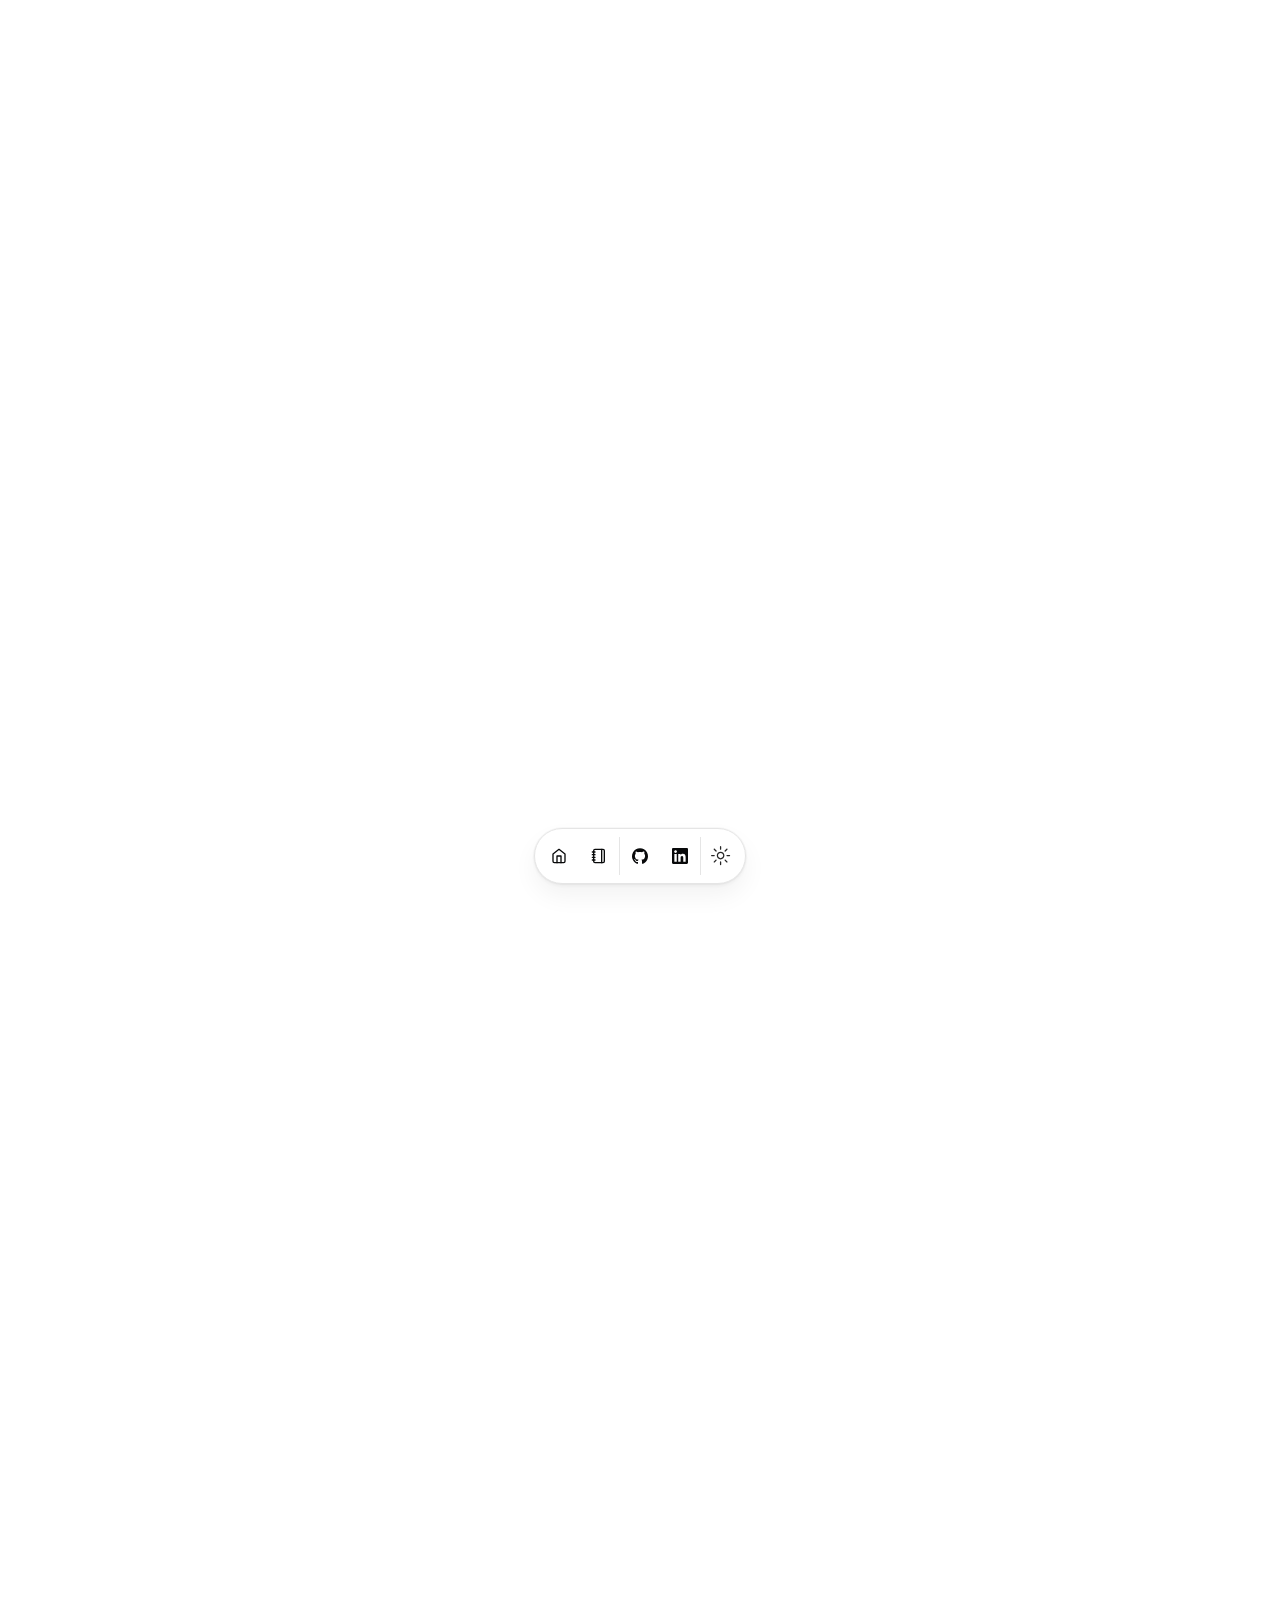
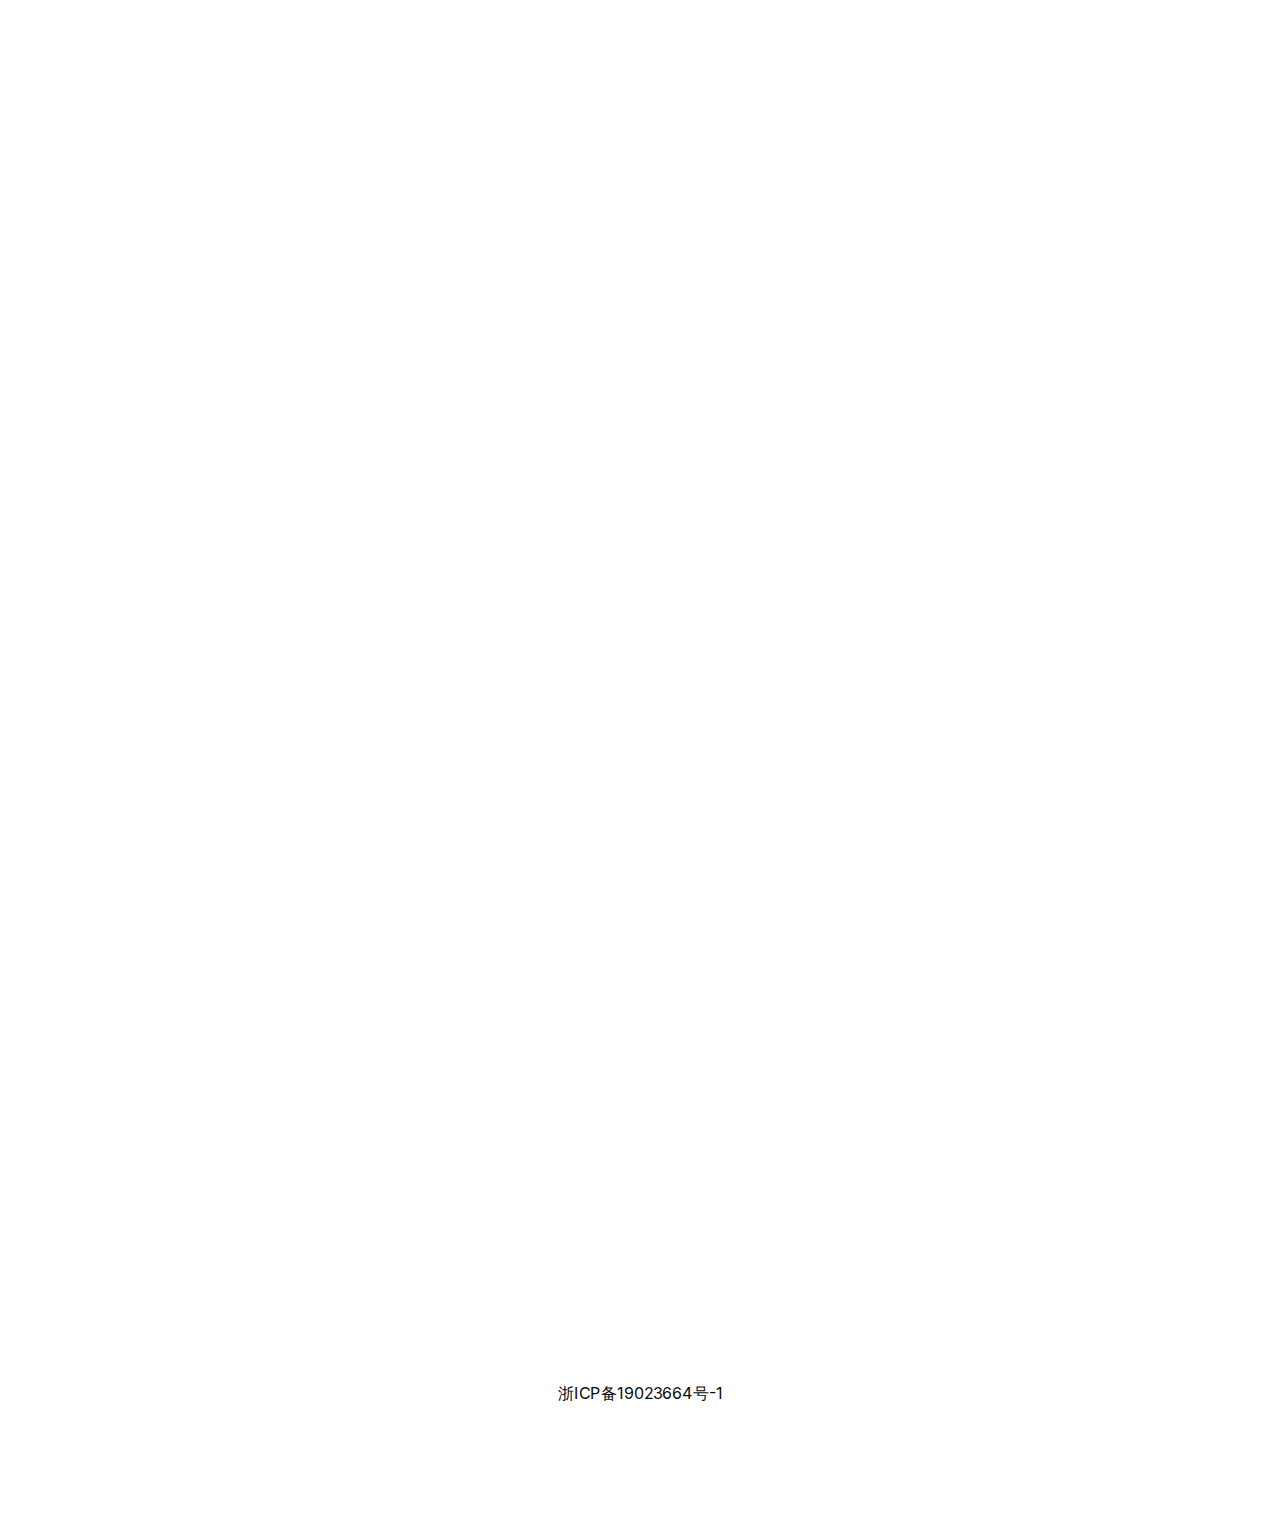
==== commit 87395383: "feat: update" ====
--- a/index.html
+++ b/index.html
@@ -1,2 +1,2 @@
-<!DOCTYPE html><html lang="en"><head><meta charSet="utf-8"/><meta name="viewport" content="width=device-width, initial-scale=1"/><link rel="preload" href="/next/static/media/a34f9d1faa5f3315-s.p.woff2" as="font" crossorigin="" type="font/woff2"/><link rel="preload" as="image" href="/kieocr.png"/><link rel="preload" as="image" href="/pinvo.png"/><link rel="preload" as="image" href="/xcc.png"/><link rel="preload" as="image" href="/khy_website.png"/><link rel="stylesheet" href="/next/static/css/221a288b464bb162.css" data-precedence="next"/><link rel="preload" as="script" fetchPriority="low" href="/next/static/chunks/webpack-e7187db792d52e91.js"/><script src="/next/static/chunks/67cfe1a8-1e0b14605a3aca8a.js" async=""></script><script src="/next/static/chunks/221-234395c2f1e75a10.js" async=""></script><script src="/next/static/chunks/main-app-484fb1946415d3c2.js" async=""></script><script src="/next/static/chunks/137-8e9d12a7fe4ccda4.js" async=""></script><script src="/next/static/chunks/584-7be2d28e92522751.js" async=""></script><script src="/next/static/chunks/app/page-fade477aa46fc6e7.js" async=""></script><script src="/next/static/chunks/84fbfe7f-d8111a4d3a42e4a8.js" async=""></script><script src="/next/static/chunks/557-1ed164cae54f3c0f.js" async=""></script><script src="/next/static/chunks/app/layout-a6ed0337a5e8078c.js" async=""></script><title>Django</title><meta name="description" content="I am a frontend engineer, I enjoy exploring new technologies and making friends."/><meta name="robots" content="index, follow"/><meta name="googlebot" content="index, follow, max-video-preview:-1, max-image-preview:large, max-snippet:-1"/><meta property="og:title" content="Django"/><meta property="og:description" content="I am a frontend engineer, I enjoy exploring new technologies and making friends."/><meta property="og:url" content="http://me.djangofreeman.com"/><meta property="og:site_name" content="Django&#x27;s Profile"/><meta property="og:locale" content="en_US"/><meta property="og:type" content="website"/><meta name="twitter:card" content="summary_large_image"/><meta name="twitter:title" content="Django"/><meta name="twitter:description" content="I am a frontend engineer, I enjoy exploring new technologies and making friends."/><link rel="icon" href="/favicon.ico" type="image/x-icon" sizes="16x16"/><meta name="next-size-adjust"/><script src="/next/static/chunks/polyfills-78c92fac7aa8fdd8.js" noModule=""></script></head><body class="min-h-screen bg-background font-sans antialiased max-w-3xl mx-auto py-12 sm:py-24 px-6 __variable_36bd41"><script>!function(){try{var d=document.documentElement,c=d.classList;c.remove('light','dark');var e=localStorage.getItem('theme');if('system'===e||(!e&&false)){var t='(prefers-color-scheme: dark)',m=window.matchMedia(t);if(m.media!==t||m.matches){d.style.colorScheme = 'dark';c.add('dark')}else{d.style.colorScheme = 'light';c.add('light')}}else if(e){c.add(e|| '')}else{c.add('light')}if(e==='light'||e==='dark'||!e)d.style.colorScheme=e||'light'}catch(e){}}()</script><main class="flex flex-col min-h-[100dvh] space-y-10"><section id="hero"><div class="mx-auto w-full max-w-3xl space-y-8"><div class="gap-2 flex justify-between"><div class="flex-col flex flex-1 space-y-1.5"><div class="flex"><span class="inline-block text-3xl font-bold tracking-tighter sm:text-5xl xl:text-6xl/none" style="opacity:0;filter:blur(8px);transform:translateY(8px) translateZ(0)">Hi, I&#x27;m Django 👋</span></div><div class="flex"><span class="inline-block max-w-[600px] md:text-xl" style="opacity:0;filter:blur(8px);transform:translateY(8px) translateZ(0)">I am a frontend engineer, I enjoy exploring new technologies and making friends.</span></div></div><div style="opacity:0;filter:blur(6px);transform:translateY(6px) translateZ(0)"><span class="relative flex shrink-0 overflow-hidden rounded-full size-28 border"><span class="flex h-full w-full items-center justify-center rounded-full bg-muted">DJ</span></span></div></div></div></section><section id="about"><div style="opacity:0;filter:blur(6px);transform:translateY(6px) translateZ(0)"><h2 class="text-xl font-bold">About</h2></div><div style="opacity:0;filter:blur(6px);transform:translateY(6px) translateZ(0)"><div class="prose max-w-full text-pretty font-sans text-sm text-muted-foreground dark:prose-invert"><p>In 2016, I embarked on my journey in game development and successfully created several games over the years. Currently, I am deeply immersed in front-end development, where I am committed to continuously enhancing my software development skills. My goal is to delve into various technologies and explore the ultimate possibilities that the future holds.
-2016年，我踏入游戏开发领域，在几年间成功开发过多款游戏。如今，我深耕于前端领域，并将持续提高各项软件开发技术，探索未来的更多可能性。</p></div></div></section><section id="work"><div class="flex min-h-0 flex-col gap-y-3"><div style="opacity:0;filter:blur(6px);transform:translateY(6px) translateZ(0)"><h2 class="text-xl font-bold">Work Experience</h2></div><div style="opacity:0;filter:blur(6px);transform:translateY(6px) translateZ(0)"><a class="block cursor-pointer" href="https://normal.works/"><div class="rounded-lg bg-card text-card-foreground flex"><div class="flex-none"><span class="relative flex shrink-0 overflow-hidden rounded-full border size-12 m-auto bg-muted-background dark:bg-foreground"><span class="flex h-full w-full items-center justify-center rounded-full bg-muted">N</span></span></div><div class="flex-grow ml-4 items-center flex-col group"><div class="flex flex-col"><div class="flex items-center justify-between gap-x-2 text-base"><h3 class="inline-flex items-center justify-center font-semibold leading-none text-xs sm:text-sm">Normal Works Ltd<span class="inline-flex gap-x-1"></span><svg xmlns="http://www.w3.org/2000/svg" width="24" height="24" viewBox="0 0 24 24" fill="none" stroke="currentColor" stroke-width="2" stroke-linecap="round" stroke-linejoin="round" class="lucide lucide-chevron-right size-4 translate-x-0 transform opacity-0 transition-all duration-300 ease-out group-hover:translate-x-1 group-hover:opacity-100 rotate-0"><path d="m9 18 6-6-6-6"></path></svg></h3><div class="text-xs sm:text-sm tabular-nums text-muted-foreground text-right">2021 - Now</div></div><div class="font-sans text-xs">Software Engineer</div></div><div class="mt-2 text-xs sm:text-sm" style="opacity:0;height:0px">在这里，我们开展了一系列引人入胜的项目。我们推出了面向消费者的“创作者”社交平台——“小磁场”，同时还打造了面向金融市场的创新产品——Pinvo。</div></div></div></a></div><div style="opacity:0;filter:blur(6px);transform:translateY(6px) translateZ(0)"><a class="block cursor-pointer" href="#"><div class="rounded-lg bg-card text-card-foreground flex"><div class="flex-none"><span class="relative flex shrink-0 overflow-hidden rounded-full border size-12 m-auto bg-muted-background dark:bg-foreground"><span class="flex h-full w-full items-center justify-center rounded-full bg-muted">杭</span></span></div><div class="flex-grow ml-4 items-center flex-col group"><div class="flex flex-col"><div class="flex items-center justify-between gap-x-2 text-base"><h3 class="inline-flex items-center justify-center font-semibold leading-none text-xs sm:text-sm">杭州快驰科技有限公司<span class="inline-flex gap-x-1"></span><svg xmlns="http://www.w3.org/2000/svg" width="24" height="24" viewBox="0 0 24 24" fill="none" stroke="currentColor" stroke-width="2" stroke-linecap="round" stroke-linejoin="round" class="lucide lucide-chevron-right size-4 translate-x-0 transform opacity-0 transition-all duration-300 ease-out group-hover:translate-x-1 group-hover:opacity-100 rotate-0"><path d="m9 18 6-6-6-6"></path></svg></h3><div class="text-xs sm:text-sm tabular-nums text-muted-foreground text-right">2020 - 2021</div></div><div class="font-sans text-xs">Senior Front-End Engineer</div></div><div class="mt-2 text-xs sm:text-sm" style="opacity:0;height:0px">我在快货运项目中，负责了多个关键模块的开发与架构设计。首先，在网络货运平台方面，我使用Vue3搭建了底层架构，并结合Vue2作为子应用框架，通过qiankun搭建了微前端基础架构，尽管由于实现隔离采用了with导致性能有所下降，但这是接入成本的一部分。我还编写了Webpack4插件，实现了子应用的配置化路由，并手动加载子应用；同时，开发了粘性事件系统，用于服务间的通信。此外，我编写了子应用接入能力库“spa”，使得子项目可以一键接入并获得主应用的能力，并开发了主应用的MicroApp组件，实现了子应用的组件化，支持同屏多个子应用的展示。在快货运官网项目中，我使用Nuxt.js进行服务端渲染，开发了高性能的官网，并采用Tailwindcss作为样式开发标准，实现了响应式布局，适配手机和PC双端，同时使用了Animation.css作为动画库。最后，在快货运图传系统中，我使用Vue3作为前端开发框架，NestJS作为后端开发框架，采用Redis作为数据缓存，MySQL作为数据持久化方案，并通过Docker镜像容器进行部署，对接OSS API完成了对文件图片的管理。</div></div></div></a></div><div style="opacity:0;filter:blur(6px);transform:translateY(6px) translateZ(0)"><a class="block cursor-pointer" href="#"><div class="rounded-lg bg-card text-card-foreground flex"><div class="flex-none"><span class="relative flex shrink-0 overflow-hidden rounded-full border size-12 m-auto bg-muted-background dark:bg-foreground"><span class="flex h-full w-full items-center justify-center rounded-full bg-muted">边</span></span></div><div class="flex-grow ml-4 items-center flex-col group"><div class="flex flex-col"><div class="flex items-center justify-between gap-x-2 text-base"><h3 class="inline-flex items-center justify-center font-semibold leading-none text-xs sm:text-sm">边锋老友(杭州)科技有限公司<span class="inline-flex gap-x-1"></span><svg xmlns="http://www.w3.org/2000/svg" width="24" height="24" viewBox="0 0 24 24" fill="none" stroke="currentColor" stroke-width="2" stroke-linecap="round" stroke-linejoin="round" class="lucide lucide-chevron-right size-4 translate-x-0 transform opacity-0 transition-all duration-300 ease-out group-hover:translate-x-1 group-hover:opacity-100 rotate-0"><path d="m9 18 6-6-6-6"></path></svg></h3><div class="text-xs sm:text-sm tabular-nums text-muted-foreground text-right">2018 - 2020</div></div><div class="font-sans text-xs">Senior Front-End Engineer</div></div><div class="mt-2 text-xs sm:text-sm" style="opacity:0;height:0px">我使用Cocos引擎构建了前端游戏框架，并创新性地实现了热更新功能，通过Vue的MVVM思想优化了游戏架构，提升了组件的灵活性和双向绑定能力。同时，我运用FairyGUI的编程思想，开发了TS注释模式的动态创建组件系统，进一步增强了系统的灵活性。在Flutter混编App（夺多多、小狮子浏览器）项目中，我从零搭建了前端App框架，通过Stream优化了State的管理和局部刷新，并设计了防抖、节流机制以提升App性能。在Vue小程序（彼岸排行）项目中，我选择了uniApp跨平台开发框架，并使用Golang和Gin框架开发了后台服务，利用Redis作为缓存提高了服务端运行效率，并通过Mysql进行持久化操作。</div></div></div></a></div></div></section><section id="skills"><div class="flex min-h-0 flex-col gap-y-3"><div style="opacity:0;filter:blur(6px);transform:translateY(6px) translateZ(0)"><h2 class="text-xl font-bold">Skills</h2></div><div class="flex flex-wrap gap-1"><div style="opacity:0;filter:blur(6px);transform:translateY(6px) translateZ(0)"><div class="inline-flex items-center rounded-md border px-2.5 py-0.5 text-xs font-semibold transition-colors focus:outline-none focus:ring-2 focus:ring-ring focus:ring-offset-2 border-transparent bg-primary text-primary-foreground shadow hover:bg-primary/80">React</div></div><div style="opacity:0;filter:blur(6px);transform:translateY(6px) translateZ(0)"><div class="inline-flex items-center rounded-md border px-2.5 py-0.5 text-xs font-semibold transition-colors focus:outline-none focus:ring-2 focus:ring-ring focus:ring-offset-2 border-transparent bg-primary text-primary-foreground shadow hover:bg-primary/80">Vue</div></div><div style="opacity:0;filter:blur(6px);transform:translateY(6px) translateZ(0)"><div class="inline-flex items-center rounded-md border px-2.5 py-0.5 text-xs font-semibold transition-colors focus:outline-none focus:ring-2 focus:ring-ring focus:ring-offset-2 border-transparent bg-primary text-primary-foreground shadow hover:bg-primary/80">Nuxt.js</div></div><div style="opacity:0;filter:blur(6px);transform:translateY(6px) translateZ(0)"><div class="inline-flex items-center rounded-md border px-2.5 py-0.5 text-xs font-semibold transition-colors focus:outline-none focus:ring-2 focus:ring-ring focus:ring-offset-2 border-transparent bg-primary text-primary-foreground shadow hover:bg-primary/80">Next.js</div></div><div style="opacity:0;filter:blur(6px);transform:translateY(6px) translateZ(0)"><div class="inline-flex items-center rounded-md border px-2.5 py-0.5 text-xs font-semibold transition-colors focus:outline-none focus:ring-2 focus:ring-ring focus:ring-offset-2 border-transparent bg-primary text-primary-foreground shadow hover:bg-primary/80">Typescript</div></div><div style="opacity:0;filter:blur(6px);transform:translateY(6px) translateZ(0)"><div class="inline-flex items-center rounded-md border px-2.5 py-0.5 text-xs font-semibold transition-colors focus:outline-none focus:ring-2 focus:ring-ring focus:ring-offset-2 border-transparent bg-primary text-primary-foreground shadow hover:bg-primary/80">Node.js</div></div><div style="opacity:0;filter:blur(6px);transform:translateY(6px) translateZ(0)"><div class="inline-flex items-center rounded-md border px-2.5 py-0.5 text-xs font-semibold transition-colors focus:outline-none focus:ring-2 focus:ring-ring focus:ring-offset-2 border-transparent bg-primary text-primary-foreground shadow hover:bg-primary/80">Python</div></div><div style="opacity:0;filter:blur(6px);transform:translateY(6px) translateZ(0)"><div class="inline-flex items-center rounded-md border px-2.5 py-0.5 text-xs font-semibold transition-colors focus:outline-none focus:ring-2 focus:ring-ring focus:ring-offset-2 border-transparent bg-primary text-primary-foreground shadow hover:bg-primary/80">Docker</div></div><div style="opacity:0;filter:blur(6px);transform:translateY(6px) translateZ(0)"><div class="inline-flex items-center rounded-md border px-2.5 py-0.5 text-xs font-semibold transition-colors focus:outline-none focus:ring-2 focus:ring-ring focus:ring-offset-2 border-transparent bg-primary text-primary-foreground shadow hover:bg-primary/80">Cocos Creator</div></div></div></div></section><section id="projects"><div class="space-y-12 w-full py-12"><div style="opacity:0;filter:blur(6px);transform:translateY(6px) translateZ(0)"><div class="flex flex-col items-center justify-center space-y-4 text-center"><div class="space-y-2"><div class="inline-block rounded-lg bg-foreground text-background px-3 py-1 text-sm">My Projects</div><h2 class="text-3xl font-bold tracking-tighter sm:text-5xl">Check out my latest work</h2><p class="text-muted-foreground md:text-xl/relaxed lg:text-base/relaxed xl:text-xl/relaxed">I&#x27;ve worked on a variety of projects, from simple websites to complex web applications. Here are a few of my favorites.</p></div></div></div><div class="grid grid-cols-1 gap-3 sm:grid-cols-2 max-w-[800px] mx-auto"><div style="opacity:0;filter:blur(6px);transform:translateY(6px) translateZ(0)"><div class="rounded-lg bg-card text-card-foreground flex flex-col overflow-hidden border hover:shadow-lg transition-all duration-300 ease-out h-full"><a class="block cursor-pointer" href="http://kieocr.com"><img src="/kieocr.png" alt="Kie Ocr" width="500" height="300" class="h-40 w-full overflow-hidden object-cover object-top"/></a><div class="flex flex-col px-2"><div class="space-y-1"><h3 class="font-semibold tracking-tight mt-1 text-base">Kie Ocr</h3><time class="font-sans text-xs">Jan 2024 - Feb 2024</time><div class="hidden font-sans text-xs underline print:visible"></div><div class="prose max-w-full text-pretty font-sans text-xs text-muted-foreground dark:prose-invert"><p>AI-based OCR technology can train more accurate OCR models, thereby improving OCR recognition accuracy and precision. This is because AI can process more data and can use machine learning algorithms and deep learning models to automatically optimize OCR models.</p></div></div></div><div class="text-pretty font-sans text-sm text-muted-foreground mt-auto flex flex-col px-2"><div class="mt-2 flex flex-wrap gap-1"><div class="inline-flex items-center rounded-md border font-semibold transition-colors focus:outline-none focus:ring-2 focus:ring-ring focus:ring-offset-2 border-transparent bg-secondary text-secondary-foreground hover:bg-secondary/80 px-1 py-0 text-[10px]">Nuxt.js</div><div class="inline-flex items-center rounded-md border font-semibold transition-colors focus:outline-none focus:ring-2 focus:ring-ring focus:ring-offset-2 border-transparent bg-secondary text-secondary-foreground hover:bg-secondary/80 px-1 py-0 text-[10px]">Naive Ui</div><div class="inline-flex items-center rounded-md border font-semibold transition-colors focus:outline-none focus:ring-2 focus:ring-ring focus:ring-offset-2 border-transparent bg-secondary text-secondary-foreground hover:bg-secondary/80 px-1 py-0 text-[10px]">Typescript</div><div class="inline-flex items-center rounded-md border font-semibold transition-colors focus:outline-none focus:ring-2 focus:ring-ring focus:ring-offset-2 border-transparent bg-secondary text-secondary-foreground hover:bg-secondary/80 px-1 py-0 text-[10px]">MySQL</div><div class="inline-flex items-center rounded-md border font-semibold transition-colors focus:outline-none focus:ring-2 focus:ring-ring focus:ring-offset-2 border-transparent bg-secondary text-secondary-foreground hover:bg-secondary/80 px-1 py-0 text-[10px]">Prisma</div><div class="inline-flex items-center rounded-md border font-semibold transition-colors focus:outline-none focus:ring-2 focus:ring-ring focus:ring-offset-2 border-transparent bg-secondary text-secondary-foreground hover:bg-secondary/80 px-1 py-0 text-[10px]">TailwindCSS</div></div></div><div class="flex items-center pt-2 px-2 pb-2"><div class="flex flex-row flex-wrap items-start gap-1"><a target="_blank" href="http://kieocr.com"><div class="items-center rounded-md border font-semibold transition-colors focus:outline-none focus:ring-2 focus:ring-ring focus:ring-offset-2 border-transparent bg-primary text-primary-foreground shadow hover:bg-primary/80 flex gap-2 px-2 py-1 text-[10px]"><svg xmlns="http://www.w3.org/2000/svg" width="24" height="24" viewBox="0 0 24 24" fill="none" stroke="currentColor" stroke-width="2" stroke-linecap="round" stroke-linejoin="round" class="lucide lucide-globe size-3"><circle cx="12" cy="12" r="10"></circle><path d="M12 2a14.5 14.5 0 0 0 0 20 14.5 14.5 0 0 0 0-20"></path><path d="M2 12h20"></path></svg>Website</div></a></div></div></div></div><div style="opacity:0;filter:blur(6px);transform:translateY(6px) translateZ(0)"><div class="rounded-lg bg-card text-card-foreground flex flex-col overflow-hidden border hover:shadow-lg transition-all duration-300 ease-out h-full"><a class="block cursor-pointer" href="https://pinvo.ai"><img src="/pinvo.png" alt="Pinvo" width="500" height="300" class="h-40 w-full overflow-hidden object-cover object-top"/></a><div class="flex flex-col px-2"><div class="space-y-1"><h3 class="font-semibold tracking-tight mt-1 text-base">Pinvo</h3><time class="font-sans text-xs">June 2023 - Present</time><div class="hidden font-sans text-xs underline print:visible"></div><div class="prose max-w-full text-pretty font-sans text-xs text-muted-foreground dark:prose-invert"><p>Pinvo is your all-in-one bookkeeping solution that combines AI+Experts to provide you with a real end-to-end bookkeeping solution. Pinvo&#x27;s AI automates reconciliation, document collection and client communication, whist the expert bookkeepers ensure accuracy and handle the rest.</p></div></div></div><div class="text-pretty font-sans text-sm text-muted-foreground mt-auto flex flex-col px-2"><div class="mt-2 flex flex-wrap gap-1"><div class="inline-flex items-center rounded-md border font-semibold transition-colors focus:outline-none focus:ring-2 focus:ring-ring focus:ring-offset-2 border-transparent bg-secondary text-secondary-foreground hover:bg-secondary/80 px-1 py-0 text-[10px]">Next.js</div><div class="inline-flex items-center rounded-md border font-semibold transition-colors focus:outline-none focus:ring-2 focus:ring-ring focus:ring-offset-2 border-transparent bg-secondary text-secondary-foreground hover:bg-secondary/80 px-1 py-0 text-[10px]">Typescript</div><div class="inline-flex items-center rounded-md border font-semibold transition-colors focus:outline-none focus:ring-2 focus:ring-ring focus:ring-offset-2 border-transparent bg-secondary text-secondary-foreground hover:bg-secondary/80 px-1 py-0 text-[10px]">TailwindCSS</div><div class="inline-flex items-center rounded-md border font-semibold transition-colors focus:outline-none focus:ring-2 focus:ring-ring focus:ring-offset-2 border-transparent bg-secondary text-secondary-foreground hover:bg-secondary/80 px-1 py-0 text-[10px]">Shadcn UI</div></div></div><div class="flex items-center pt-2 px-2 pb-2"><div class="flex flex-row flex-wrap items-start gap-1"><a target="_blank" href="https://pinvo.ai"><div class="items-center rounded-md border font-semibold transition-colors focus:outline-none focus:ring-2 focus:ring-ring focus:ring-offset-2 border-transparent bg-primary text-primary-foreground shadow hover:bg-primary/80 flex gap-2 px-2 py-1 text-[10px]"><svg xmlns="http://www.w3.org/2000/svg" width="24" height="24" viewBox="0 0 24 24" fill="none" stroke="currentColor" stroke-width="2" stroke-linecap="round" stroke-linejoin="round" class="lucide lucide-globe size-3"><circle cx="12" cy="12" r="10"></circle><path d="M12 2a14.5 14.5 0 0 0 0 20 14.5 14.5 0 0 0 0-20"></path><path d="M2 12h20"></path></svg>Website</div></a></div></div></div></div><div style="opacity:0;filter:blur(6px);transform:translateY(6px) translateZ(0)"><div class="rounded-lg bg-card text-card-foreground flex flex-col overflow-hidden border hover:shadow-lg transition-all duration-300 ease-out h-full"><a class="block cursor-pointer" href="https://xiaocichang.com"><img src="/xcc.png" alt="小磁场" width="500" height="300" class="h-40 w-full overflow-hidden object-cover object-top"/></a><div class="flex flex-col px-2"><div class="space-y-1"><h3 class="font-semibold tracking-tight mt-1 text-base">小磁场</h3><time class="font-sans text-xs">December 2021 - September 2022</time><div class="hidden font-sans text-xs underline print:visible"></div><div class="prose max-w-full text-pretty font-sans text-xs text-muted-foreground dark:prose-invert"><p>为你的作品和粉丝打造, 属于自己的创收俱乐部</p></div></div></div><div class="text-pretty font-sans text-sm text-muted-foreground mt-auto flex flex-col px-2"><div class="mt-2 flex flex-wrap gap-1"><div class="inline-flex items-center rounded-md border font-semibold transition-colors focus:outline-none focus:ring-2 focus:ring-ring focus:ring-offset-2 border-transparent bg-secondary text-secondary-foreground hover:bg-secondary/80 px-1 py-0 text-[10px]">Nuxt.js</div><div class="inline-flex items-center rounded-md border font-semibold transition-colors focus:outline-none focus:ring-2 focus:ring-ring focus:ring-offset-2 border-transparent bg-secondary text-secondary-foreground hover:bg-secondary/80 px-1 py-0 text-[10px]">Typescript</div><div class="inline-flex items-center rounded-md border font-semibold transition-colors focus:outline-none focus:ring-2 focus:ring-ring focus:ring-offset-2 border-transparent bg-secondary text-secondary-foreground hover:bg-secondary/80 px-1 py-0 text-[10px]">TailwindCSS</div><div class="inline-flex items-center rounded-md border font-semibold transition-colors focus:outline-none focus:ring-2 focus:ring-ring focus:ring-offset-2 border-transparent bg-secondary text-secondary-foreground hover:bg-secondary/80 px-1 py-0 text-[10px]">Naive Ui</div></div></div><div class="flex items-center pt-2 px-2 pb-2"><div class="flex flex-row flex-wrap items-start gap-1"><a target="_blank" href="https://xiaocichang.com"><div class="items-center rounded-md border font-semibold transition-colors focus:outline-none focus:ring-2 focus:ring-ring focus:ring-offset-2 border-transparent bg-primary text-primary-foreground shadow hover:bg-primary/80 flex gap-2 px-2 py-1 text-[10px]"><svg xmlns="http://www.w3.org/2000/svg" width="24" height="24" viewBox="0 0 24 24" fill="none" stroke="currentColor" stroke-width="2" stroke-linecap="round" stroke-linejoin="round" class="lucide lucide-globe size-3"><circle cx="12" cy="12" r="10"></circle><path d="M12 2a14.5 14.5 0 0 0 0 20 14.5 14.5 0 0 0 0-20"></path><path d="M2 12h20"></path></svg>Website</div></a></div></div></div></div><div style="opacity:0;filter:blur(6px);transform:translateY(6px) translateZ(0)"><div class="rounded-lg bg-card text-card-foreground flex flex-col overflow-hidden border hover:shadow-lg transition-all duration-300 ease-out h-full"><a class="block cursor-pointer" href="https://kuaihuoyun.com"><img src="/khy_website.png" alt="快货运" width="500" height="300" class="h-40 w-full overflow-hidden object-cover object-top"/></a><div class="flex flex-col px-2"><div class="space-y-1"><h3 class="font-semibold tracking-tight mt-1 text-base">快货运</h3><time class="font-sans text-xs">April 2023 - March 2024</time><div class="hidden font-sans text-xs underline print:visible"></div><div class="prose max-w-full text-pretty font-sans text-xs text-muted-foreground dark:prose-invert"><p>快货运提供包括运输管理系统、网络货运管理与监管系统、以及车载定位设备小黑卡等在内的多种软硬件产品。我们的目标是帮助传统物流企业实现数字化转型升级，全面助力物流行业中的货主、货运代理人、物流平台以及司机等各个角色实现全链条的数字化</p></div></div></div><div class="text-pretty font-sans text-sm text-muted-foreground mt-auto flex flex-col px-2"><div class="mt-2 flex flex-wrap gap-1"><div class="inline-flex items-center rounded-md border font-semibold transition-colors focus:outline-none focus:ring-2 focus:ring-ring focus:ring-offset-2 border-transparent bg-secondary text-secondary-foreground hover:bg-secondary/80 px-1 py-0 text-[10px]">Nuxt.js</div><div class="inline-flex items-center rounded-md border font-semibold transition-colors focus:outline-none focus:ring-2 focus:ring-ring focus:ring-offset-2 border-transparent bg-secondary text-secondary-foreground hover:bg-secondary/80 px-1 py-0 text-[10px]">Typescript</div><div class="inline-flex items-center rounded-md border font-semibold transition-colors focus:outline-none focus:ring-2 focus:ring-ring focus:ring-offset-2 border-transparent bg-secondary text-secondary-foreground hover:bg-secondary/80 px-1 py-0 text-[10px]">Prisma</div><div class="inline-flex items-center rounded-md border font-semibold transition-colors focus:outline-none focus:ring-2 focus:ring-ring focus:ring-offset-2 border-transparent bg-secondary text-secondary-foreground hover:bg-secondary/80 px-1 py-0 text-[10px]">TailwindCSS</div><div class="inline-flex items-center rounded-md border font-semibold transition-colors focus:outline-none focus:ring-2 focus:ring-ring focus:ring-offset-2 border-transparent bg-secondary text-secondary-foreground hover:bg-secondary/80 px-1 py-0 text-[10px]">Naive Ui</div></div></div><div class="flex items-center pt-2 px-2 pb-2"><div class="flex flex-row flex-wrap items-start gap-1"><a target="_blank" href="https://kuaihuoyun.com"><div class="items-center rounded-md border font-semibold transition-colors focus:outline-none focus:ring-2 focus:ring-ring focus:ring-offset-2 border-transparent bg-primary text-primary-foreground shadow hover:bg-primary/80 flex gap-2 px-2 py-1 text-[10px]"><svg xmlns="http://www.w3.org/2000/svg" width="24" height="24" viewBox="0 0 24 24" fill="none" stroke="currentColor" stroke-width="2" stroke-linecap="round" stroke-linejoin="round" class="lucide lucide-globe size-3"><circle cx="12" cy="12" r="10"></circle><path d="M12 2a14.5 14.5 0 0 0 0 20 14.5 14.5 0 0 0 0-20"></path><path d="M2 12h20"></path></svg>Website</div></a></div></div></div></div></div></div></section><section id="contact"><div class="grid items-center justify-center gap-4 px-4 text-center md:px-6 w-full py-12"><div style="opacity:0;filter:blur(6px);transform:translateY(6px) translateZ(0)"><div class="space-y-3"><div class="inline-block rounded-lg bg-foreground text-background px-3 py-1 text-sm">Contact</div><h2 class="text-3xl font-bold tracking-tighter sm:text-5xl">Get in Touch</h2><p class="mx-auto max-w-[600px] text-muted-foreground md:text-xl/relaxed lg:text-base/relaxed xl:text-xl/relaxed">If you have any questions, please contact me via<!-- --> <a class="text-blue-500 hover:underline" href="six.django@gmail.com">email.</a> <!-- -->I will reply to your message promptly. Thank you.</p></div></div></div></section><section id="footer" class="flex justify-center py-4"><div class="backup-number"><a href="https://beian.miit.gov.cn/" target="_blank"> 浙ICP备19023664号-1 </a></div></section></main><div class="pointer-events-none fixed inset-x-0 bottom-0 z-30 mx-auto mb-4 flex origin-bottom h-full max-h-14"><div class="fixed bottom-0 inset-x-0 h-16 w-full bg-background to-transparent backdrop-blur-lg [-webkit-mask-image:linear-gradient(to_top,black,transparent)] dark:bg-background"></div><div class="w-max p-2 rounded-full border z-50 pointer-events-auto relative mx-auto flex min-h-full h-full items-center px-1 bg-background [box-shadow:0_0_0_1px_rgba(0,0,0,.03),0_2px_4px_rgba(0,0,0,.05),0_12px_24px_rgba(0,0,0,.05)] transform-gpu dark:[border:1px_solid_rgba(255,255,255,.1)] dark:[box-shadow:0_-20px_80px_-20px_#ffffff1f_inset]"><div class="flex aspect-square cursor-pointer items-center justify-center rounded-full" style="width:40px"><a class="inline-flex items-center justify-center whitespace-nowrap text-sm font-medium transition-colors focus-visible:outline-none focus-visible:ring-1 focus-visible:ring-ring disabled:pointer-events-none disabled:opacity-50 hover:bg-accent hover:text-accent-foreground rounded-full size-12" data-state="closed" href="/"><svg xmlns="http://www.w3.org/2000/svg" width="24" height="24" viewBox="0 0 24 24" fill="none" stroke="currentColor" stroke-width="2" stroke-linecap="round" stroke-linejoin="round" class="lucide lucide-home size-4"><path d="m3 9 9-7 9 7v11a2 2 0 0 1-2 2H5a2 2 0 0 1-2-2z"></path><polyline points="9 22 9 12 15 12 15 22"></polyline></svg></a></div><div class="flex aspect-square cursor-pointer items-center justify-center rounded-full" style="width:40px"><a class="inline-flex items-center justify-center whitespace-nowrap text-sm font-medium transition-colors focus-visible:outline-none focus-visible:ring-1 focus-visible:ring-ring disabled:pointer-events-none disabled:opacity-50 hover:bg-accent hover:text-accent-foreground rounded-full size-12" data-state="closed" href="/blog"><svg xmlns="http://www.w3.org/2000/svg" width="24" height="24" viewBox="0 0 24 24" fill="none" stroke="currentColor" stroke-width="2" stroke-linecap="round" stroke-linejoin="round" class="lucide lucide-notebook size-4"><path d="M2 6h4"></path><path d="M2 10h4"></path><path d="M2 14h4"></path><path d="M2 18h4"></path><rect width="16" height="20" x="4" y="2" rx="2"></rect><path d="M16 2v20"></path></svg></a></div><div data-orientation="vertical" role="none" class="shrink-0 bg-border w-[1px] h-full" mousex="[object Object]" magnification="60" distance="140"></div><div class="flex aspect-square cursor-pointer items-center justify-center rounded-full" style="width:40px"><a class="inline-flex items-center justify-center whitespace-nowrap text-sm font-medium transition-colors focus-visible:outline-none focus-visible:ring-1 focus-visible:ring-ring disabled:pointer-events-none disabled:opacity-50 hover:bg-accent hover:text-accent-foreground rounded-full size-12" data-state="closed" href="https://github.com/sixdjango"><svg viewBox="0 0 438.549 438.549" class="size-4"><path fill="currentColor" d="M409.132 114.573c-19.608-33.596-46.205-60.194-79.798-79.8-33.598-19.607-70.277-29.408-110.063-29.408-39.781 0-76.472 9.804-110.063 29.408-33.596 19.605-60.192 46.204-79.8 79.8C9.803 148.168 0 184.854 0 224.63c0 47.78 13.94 90.745 41.827 128.906 27.884 38.164 63.906 64.572 108.063 79.227 5.14.954 8.945.283 11.419-1.996 2.475-2.282 3.711-5.14 3.711-8.562 0-.571-.049-5.708-.144-15.417a2549.81 2549.81 0 01-.144-25.406l-6.567 1.136c-4.187.767-9.469 1.092-15.846 1-6.374-.089-12.991-.757-19.842-1.999-6.854-1.231-13.229-4.086-19.13-8.559-5.898-4.473-10.085-10.328-12.56-17.556l-2.855-6.57c-1.903-4.374-4.899-9.233-8.992-14.559-4.093-5.331-8.232-8.945-12.419-10.848l-1.999-1.431c-1.332-.951-2.568-2.098-3.711-3.429-1.142-1.331-1.997-2.663-2.568-3.997-.572-1.335-.098-2.43 1.427-3.289 1.525-.859 4.281-1.276 8.28-1.276l5.708.853c3.807.763 8.516 3.042 14.133 6.851 5.614 3.806 10.229 8.754 13.846 14.842 4.38 7.806 9.657 13.754 15.846 17.847 6.184 4.093 12.419 6.136 18.699 6.136 6.28 0 11.704-.476 16.274-1.423 4.565-.952 8.848-2.383 12.847-4.285 1.713-12.758 6.377-22.559 13.988-29.41-10.848-1.14-20.601-2.857-29.264-5.14-8.658-2.286-17.605-5.996-26.835-11.14-9.235-5.137-16.896-11.516-22.985-19.126-6.09-7.614-11.088-17.61-14.987-29.979-3.901-12.374-5.852-26.648-5.852-42.826 0-23.035 7.52-42.637 22.557-58.817-7.044-17.318-6.379-36.732 1.997-58.24 5.52-1.715 13.706-.428 24.554 3.853 10.85 4.283 18.794 7.952 23.84 10.994 5.046 3.041 9.089 5.618 12.135 7.708 17.705-4.947 35.976-7.421 54.818-7.421s37.117 2.474 54.823 7.421l10.849-6.849c7.419-4.57 16.18-8.758 26.262-12.565 10.088-3.805 17.802-4.853 23.134-3.138 8.562 21.509 9.325 40.922 2.279 58.24 15.036 16.18 22.559 35.787 22.559 58.817 0 16.178-1.958 30.497-5.853 42.966-3.9 12.471-8.941 22.457-15.125 29.979-6.191 7.521-13.901 13.85-23.131 18.986-9.232 5.14-18.182 8.85-26.84 11.136-8.662 2.286-18.415 4.004-29.263 5.146 9.894 8.562 14.842 22.077 14.842 40.539v60.237c0 3.422 1.19 6.279 3.572 8.562 2.379 2.279 6.136 2.95 11.276 1.995 44.163-14.653 80.185-41.062 108.068-79.226 27.88-38.161 41.825-81.126 41.825-128.906-.01-39.771-9.818-76.454-29.414-110.049z"></path></svg></a></div><div class="flex aspect-square cursor-pointer items-center justify-center rounded-full" style="width:40px"><a class="inline-flex items-center justify-center whitespace-nowrap text-sm font-medium transition-colors focus-visible:outline-none focus-visible:ring-1 focus-visible:ring-ring disabled:pointer-events-none disabled:opacity-50 hover:bg-accent hover:text-accent-foreground rounded-full size-12" data-state="closed" href="https://www.linkedin.com/in/django-deng-8b535a262/"><svg viewBox="0 0 24 24" xmlns="http://www.w3.org/2000/svg" class="size-4"><title>LinkedIn</title><path fill="currentColor" d="M20.447 20.452h-3.554v-5.569c0-1.328-.027-3.037-1.852-3.037-1.853 0-2.136 1.445-2.136 2.939v5.667H9.351V9h3.414v1.561h.046c.477-.9 1.637-1.85 3.37-1.85 3.601 0 4.267 2.37 4.267 5.455v6.286zM5.337 7.433c-1.144 0-2.063-.926-2.063-2.065 0-1.138.92-2.063 2.063-2.063 1.14 0 2.064.925 2.064 2.063 0 1.139-.925 2.065-2.064 2.065zm1.782 13.019H3.555V9h3.564v11.452zM22.225 0H1.771C.792 0 0 .774 0 1.729v20.542C0 23.227.792 24 1.771 24h20.451C23.2 24 24 23.227 24 22.271V1.729C24 .774 23.2 0 22.222 0h.003z"></path></svg></a></div><div data-orientation="vertical" role="none" class="shrink-0 bg-border w-[1px] h-full py-2" mousex="[object Object]" magnification="60" distance="140"></div><div class="flex aspect-square cursor-pointer items-center justify-center rounded-full" style="width:40px"><button class="inline-flex items-center justify-center whitespace-nowrap text-sm font-medium transition-colors focus-visible:outline-none focus-visible:ring-1 focus-visible:ring-ring disabled:pointer-events-none disabled:opacity-50 hover:bg-accent hover:text-accent-foreground h-9 w-9 rounded-full px-2" type="button"><svg width="15" height="15" viewBox="0 0 15 15" fill="none" xmlns="http://www.w3.org/2000/svg" class="h-[1.2rem] w-[1.2rem] text-neutral-800 dark:hidden dark:text-neutral-200"><path d="M7.5 0C7.77614 0 8 0.223858 8 0.5V2.5C8 2.77614 7.77614 3 7.5 3C7.22386 3 7 2.77614 7 2.5V0.5C7 0.223858 7.22386 0 7.5 0ZM2.1967 2.1967C2.39196 2.00144 2.70854 2.00144 2.90381 2.1967L4.31802 3.61091C4.51328 3.80617 4.51328 4.12276 4.31802 4.31802C4.12276 4.51328 3.80617 4.51328 3.61091 4.31802L2.1967 2.90381C2.00144 2.70854 2.00144 2.39196 2.1967 2.1967ZM0.5 7C0.223858 7 0 7.22386 0 7.5C0 7.77614 0.223858 8 0.5 8H2.5C2.77614 8 3 7.77614 3 7.5C3 7.22386 2.77614 7 2.5 7H0.5ZM2.1967 12.8033C2.00144 12.608 2.00144 12.2915 2.1967 12.0962L3.61091 10.682C3.80617 10.4867 4.12276 10.4867 4.31802 10.682C4.51328 10.8772 4.51328 11.1938 4.31802 11.3891L2.90381 12.8033C2.70854 12.9986 2.39196 12.9986 2.1967 12.8033ZM12.5 7C12.2239 7 12 7.22386 12 7.5C12 7.77614 12.2239 8 12.5 8H14.5C14.7761 8 15 7.77614 15 7.5C15 7.22386 14.7761 7 14.5 7H12.5ZM10.682 4.31802C10.4867 4.12276 10.4867 3.80617 10.682 3.61091L12.0962 2.1967C12.2915 2.00144 12.608 2.00144 12.8033 2.1967C12.9986 2.39196 12.9986 2.70854 12.8033 2.90381L11.3891 4.31802C11.1938 4.51328 10.8772 4.51328 10.682 4.31802ZM8 12.5C8 12.2239 7.77614 12 7.5 12C7.22386 12 7 12.2239 7 12.5V14.5C7 14.7761 7.22386 15 7.5 15C7.77614 15 8 14.7761 8 14.5V12.5ZM10.682 10.682C10.8772 10.4867 11.1938 10.4867 11.3891 10.682L12.8033 12.0962C12.9986 12.2915 12.9986 12.608 12.8033 12.8033C12.608 12.9986 12.2915 12.9986 12.0962 12.8033L10.682 11.3891C10.4867 11.1938 10.4867 10.8772 10.682 10.682ZM5.5 7.5C5.5 6.39543 6.39543 5.5 7.5 5.5C8.60457 5.5 9.5 6.39543 9.5 7.5C9.5 8.60457 8.60457 9.5 7.5 9.5C6.39543 9.5 5.5 8.60457 5.5 7.5ZM7.5 4.5C5.84315 4.5 4.5 5.84315 4.5 7.5C4.5 9.15685 5.84315 10.5 7.5 10.5C9.15685 10.5 10.5 9.15685 10.5 7.5C10.5 5.84315 9.15685 4.5 7.5 4.5Z" fill="currentColor" fill-rule="evenodd" clip-rule="evenodd"></path></svg><svg width="15" height="15" viewBox="0 0 15 15" fill="none" xmlns="http://www.w3.org/2000/svg" class="hidden h-[1.2rem] w-[1.2rem] text-neutral-800 dark:block dark:text-neutral-200"><path d="M2.89998 0.499976C2.89998 0.279062 2.72089 0.0999756 2.49998 0.0999756C2.27906 0.0999756 2.09998 0.279062 2.09998 0.499976V1.09998H1.49998C1.27906 1.09998 1.09998 1.27906 1.09998 1.49998C1.09998 1.72089 1.27906 1.89998 1.49998 1.89998H2.09998V2.49998C2.09998 2.72089 2.27906 2.89998 2.49998 2.89998C2.72089 2.89998 2.89998 2.72089 2.89998 2.49998V1.89998H3.49998C3.72089 1.89998 3.89998 1.72089 3.89998 1.49998C3.89998 1.27906 3.72089 1.09998 3.49998 1.09998H2.89998V0.499976ZM5.89998 3.49998C5.89998 3.27906 5.72089 3.09998 5.49998 3.09998C5.27906 3.09998 5.09998 3.27906 5.09998 3.49998V4.09998H4.49998C4.27906 4.09998 4.09998 4.27906 4.09998 4.49998C4.09998 4.72089 4.27906 4.89998 4.49998 4.89998H5.09998V5.49998C5.09998 5.72089 5.27906 5.89998 5.49998 5.89998C5.72089 5.89998 5.89998 5.72089 5.89998 5.49998V4.89998H6.49998C6.72089 4.89998 6.89998 4.72089 6.89998 4.49998C6.89998 4.27906 6.72089 4.09998 6.49998 4.09998H5.89998V3.49998ZM1.89998 6.49998C1.89998 6.27906 1.72089 6.09998 1.49998 6.09998C1.27906 6.09998 1.09998 6.27906 1.09998 6.49998V7.09998H0.499976C0.279062 7.09998 0.0999756 7.27906 0.0999756 7.49998C0.0999756 7.72089 0.279062 7.89998 0.499976 7.89998H1.09998V8.49998C1.09998 8.72089 1.27906 8.89997 1.49998 8.89997C1.72089 8.89997 1.89998 8.72089 1.89998 8.49998V7.89998H2.49998C2.72089 7.89998 2.89998 7.72089 2.89998 7.49998C2.89998 7.27906 2.72089 7.09998 2.49998 7.09998H1.89998V6.49998ZM8.54406 0.98184L8.24618 0.941586C8.03275 0.917676 7.90692 1.1655 8.02936 1.34194C8.17013 1.54479 8.29981 1.75592 8.41754 1.97445C8.91878 2.90485 9.20322 3.96932 9.20322 5.10022C9.20322 8.37201 6.82247 11.0878 3.69887 11.6097C3.45736 11.65 3.20988 11.6772 2.96008 11.6906C2.74563 11.702 2.62729 11.9535 2.77721 12.1072C2.84551 12.1773 2.91535 12.2458 2.98667 12.3128L3.05883 12.3795L3.31883 12.6045L3.50684 12.7532L3.62796 12.8433L3.81491 12.9742L3.99079 13.089C4.11175 13.1651 4.23536 13.2375 4.36157 13.3059L4.62496 13.4412L4.88553 13.5607L5.18837 13.6828L5.43169 13.7686C5.56564 13.8128 5.70149 13.8529 5.83857 13.8885C5.94262 13.9155 6.04767 13.9401 6.15405 13.9622C6.27993 13.9883 6.40713 14.0109 6.53544 14.0298L6.85241 14.0685L7.11934 14.0892C7.24637 14.0965 7.37436 14.1002 7.50322 14.1002C11.1483 14.1002 14.1032 11.1453 14.1032 7.50023C14.1032 7.25044 14.0893 7.00389 14.0623 6.76131L14.0255 6.48407C13.991 6.26083 13.9453 6.04129 13.8891 5.82642C13.8213 5.56709 13.7382 5.31398 13.6409 5.06881L13.5279 4.80132L13.4507 4.63542L13.3766 4.48666C13.2178 4.17773 13.0353 3.88295 12.8312 3.60423L12.6782 3.40352L12.4793 3.16432L12.3157 2.98361L12.1961 2.85951L12.0355 2.70246L11.8134 2.50184L11.4925 2.24191L11.2483 2.06498L10.9562 1.87446L10.6346 1.68894L10.3073 1.52378L10.1938 1.47176L9.95488 1.3706L9.67791 1.2669L9.42566 1.1846L9.10075 1.09489L8.83599 1.03486L8.54406 0.98184ZM10.4032 5.30023C10.4032 4.27588 10.2002 3.29829 9.83244 2.40604C11.7623 3.28995 13.1032 5.23862 13.1032 7.50023C13.1032 10.593 10.596 13.1002 7.50322 13.1002C6.63646 13.1002 5.81597 12.9036 5.08355 12.5522C6.5419 12.0941 7.81081 11.2082 8.74322 10.0416C8.87963 10.2284 9.10028 10.3497 9.34928 10.3497C9.76349 10.3497 10.0993 10.0139 10.0993 9.59971C10.0993 9.24256 9.84965 8.94373 9.51535 8.86816C9.57741 8.75165 9.63653 8.63334 9.6926 8.51332C9.88358 8.63163 10.1088 8.69993 10.35 8.69993C11.0403 8.69993 11.6 8.14028 11.6 7.44993C11.6 6.75976 11.0406 6.20024 10.3505 6.19993C10.3853 5.90487 10.4032 5.60464 10.4032 5.30023Z" fill="currentColor" fill-rule="evenodd" clip-rule="evenodd"></path></svg></button></div></div></div><script src="/next/static/chunks/webpack-e7187db792d52e91.js" async=""></script><script>(self.__next_f=self.__next_f||[]).push([0]);self.__next_f.push([2,null])</script><script>self.__next_f.push([1,"1:HL[\"/next/static/media/a34f9d1faa5f3315-s.p.woff2\",\"font\",{\"crossOrigin\":\"\",\"type\":\"font/woff2\"}]\n2:HL[\"/next/static/css/221a288b464bb162.css\",\"style\"]\n"])</script><script>self.__next_f.push([1,"3:I[3787,[],\"\"]\n5:I[8592,[\"137\",\"static/chunks/137-8e9d12a7fe4ccda4.js\",\"584\",\"static/chunks/584-7be2d28e92522751.js\",\"931\",\"static/chunks/app/page-fade477aa46fc6e7.js\"],\"default\"]\n6:I[768,[\"137\",\"static/chunks/137-8e9d12a7fe4ccda4.js\",\"584\",\"static/chunks/584-7be2d28e92522751.js\",\"931\",\"static/chunks/app/page-fade477aa46fc6e7.js\"],\"default\"]\n7:I[4400,[\"137\",\"static/chunks/137-8e9d12a7fe4ccda4.js\",\"584\",\"static/chunks/584-7be2d28e92522751.js\",\"931\",\"static/chunks/app/page-fade477aa46fc6e7.js\"],\"Avatar\"]\n8:I[4400,[\"137\",\"static/chunks/137-8e9d12a7fe4ccda4.js\",\"584\",\"static/chunks/584-7be2d28e92522751.js\",\"931\",\"static/chunks/app/page-fade477aa46fc6e7.js\"],\"AvatarImage\"]\n9:I[4400,[\"137\",\"static/chunks/137-8e9d12a7fe4ccda4.js\",\"584\",\"static/chunks/584-7be2d28e92522751.js\",\"931\",\"static/chunks/app/page-fade477aa46fc6e7.js\"],\"AvatarFallback\"]\na:I[536,[\"137\",\"static/chunks/137-8e9d12a7fe4ccda4.js\",\"584\",\"static/chunks/584-7be2d28e92522751.js\",\"931\",\"static/chunks/app/page-fade477aa46fc6e7.js\"],\"ResumeCard\"]\nb:I[1102,[\"137\",\"static/chunks/137-8e9d12a7fe4ccda4.js\",\"584\",\"static/chunks/584-7be2d28e92522751.js\",\"931\",\"static/chunks/app/page-fade477aa46fc6e7.js\"],\"\"]\nc:I[9066,[\"792\",\"static/chunks/84fbfe7f-d8111a4d3a42e4a8.js\",\"137\",\"static/chunks/137-8e9d12a7fe4ccda4.js\",\"584\",\"static/chunks/584-7be2d28e92522751.js\",\"557\",\"static/chunks/557-1ed164cae54f3c0f.js\",\"185\",\"static/chunks/app/layout-a6ed0337a5e8078c.js\"],\"ThemeProvider\"]\nd:I[5831,[\"792\",\"static/chunks/84fbfe7f-d8111a4d3a42e4a8.js\",\"137\",\"static/chunks/137-8e9d12a7fe4ccda4.js\",\"584\",\"static/chunks/584-7be2d28e92522751.js\",\"557\",\"static/chunks/557-1ed164cae54f3c0f.js\",\"185\",\"static/chunks/app/layout-a6ed0337a5e8078c.js\"],\"TooltipProvider\"]\ne:I[3099,[],\"\"]\nf:I[2506,[],\"\"]\n10:I[7592,[\"792\",\"static/chunks/84fbfe7f-d8111a4d3a42e4a8.js\",\"137\",\"static/chunks/137-8e9d12a7fe4ccda4.js\",\"584\",\"static/chunks/584-7be2d28e92522751.js\",\"557\",\"static/chunks/557-1ed164cae54f3c0f.js\",\"185\",\"static/chunks/app/layout-a6ed0337a5e8078c.js\"],\"Dock\"]\n11:I[7592,[\"792\",\"static/chunks/84fbf"])</script><script>self.__next_f.push([1,"e7f-d8111a4d3a42e4a8.js\",\"137\",\"static/chunks/137-8e9d12a7fe4ccda4.js\",\"584\",\"static/chunks/584-7be2d28e92522751.js\",\"557\",\"static/chunks/557-1ed164cae54f3c0f.js\",\"185\",\"static/chunks/app/layout-a6ed0337a5e8078c.js\"],\"DockIcon\"]\n12:I[5831,[\"792\",\"static/chunks/84fbfe7f-d8111a4d3a42e4a8.js\",\"137\",\"static/chunks/137-8e9d12a7fe4ccda4.js\",\"584\",\"static/chunks/584-7be2d28e92522751.js\",\"557\",\"static/chunks/557-1ed164cae54f3c0f.js\",\"185\",\"static/chunks/app/layout-a6ed0337a5e8078c.js\"],\"Tooltip\"]\n13:I[5831,[\"792\",\"static/chunks/84fbfe7f-d8111a4d3a42e4a8.js\",\"137\",\"static/chunks/137-8e9d12a7fe4ccda4.js\",\"584\",\"static/chunks/584-7be2d28e92522751.js\",\"557\",\"static/chunks/557-1ed164cae54f3c0f.js\",\"185\",\"static/chunks/app/layout-a6ed0337a5e8078c.js\"],\"TooltipTrigger\"]\n14:I[5831,[\"792\",\"static/chunks/84fbfe7f-d8111a4d3a42e4a8.js\",\"137\",\"static/chunks/137-8e9d12a7fe4ccda4.js\",\"584\",\"static/chunks/584-7be2d28e92522751.js\",\"557\",\"static/chunks/557-1ed164cae54f3c0f.js\",\"185\",\"static/chunks/app/layout-a6ed0337a5e8078c.js\"],\"TooltipContent\"]\n15:I[4728,[\"792\",\"static/chunks/84fbfe7f-d8111a4d3a42e4a8.js\",\"137\",\"static/chunks/137-8e9d12a7fe4ccda4.js\",\"584\",\"static/chunks/584-7be2d28e92522751.js\",\"557\",\"static/chunks/557-1ed164cae54f3c0f.js\",\"185\",\"static/chunks/app/layout-a6ed0337a5e8078c.js\"],\"Separator\"]\n17:I[4703,[\"792\",\"static/chunks/84fbfe7f-d8111a4d3a42e4a8.js\",\"137\",\"static/chunks/137-8e9d12a7fe4ccda4.js\",\"584\",\"static/chunks/584-7be2d28e92522751.js\",\"557\",\"static/chunks/557-1ed164cae54f3c0f.js\",\"185\",\"static/chunks/app/layout-a6ed0337a5e8078c.js\"],\"ModeToggle\"]\n19:I[4384,[],\"\"]\n16:T843,"])</script><script>self.__next_f.push([1,"M409.132 114.573c-19.608-33.596-46.205-60.194-79.798-79.8-33.598-19.607-70.277-29.408-110.063-29.408-39.781 0-76.472 9.804-110.063 29.408-33.596 19.605-60.192 46.204-79.8 79.8C9.803 148.168 0 184.854 0 224.63c0 47.78 13.94 90.745 41.827 128.906 27.884 38.164 63.906 64.572 108.063 79.227 5.14.954 8.945.283 11.419-1.996 2.475-2.282 3.711-5.14 3.711-8.562 0-.571-.049-5.708-.144-15.417a2549.81 2549.81 0 01-.144-25.406l-6.567 1.136c-4.187.767-9.469 1.092-15.846 1-6.374-.089-12.991-.757-19.842-1.999-6.854-1.231-13.229-4.086-19.13-8.559-5.898-4.473-10.085-10.328-12.56-17.556l-2.855-6.57c-1.903-4.374-4.899-9.233-8.992-14.559-4.093-5.331-8.232-8.945-12.419-10.848l-1.999-1.431c-1.332-.951-2.568-2.098-3.711-3.429-1.142-1.331-1.997-2.663-2.568-3.997-.572-1.335-.098-2.43 1.427-3.289 1.525-.859 4.281-1.276 8.28-1.276l5.708.853c3.807.763 8.516 3.042 14.133 6.851 5.614 3.806 10.229 8.754 13.846 14.842 4.38 7.806 9.657 13.754 15.846 17.847 6.184 4.093 12.419 6.136 18.699 6.136 6.28 0 11.704-.476 16.274-1.423 4.565-.952 8.848-2.383 12.847-4.285 1.713-12.758 6.377-22.559 13.988-29.41-10.848-1.14-20.601-2.857-29.264-5.14-8.658-2.286-17.605-5.996-26.835-11.14-9.235-5.137-16.896-11.516-22.985-19.126-6.09-7.614-11.088-17.61-14.987-29.979-3.901-12.374-5.852-26.648-5.852-42.826 0-23.035 7.52-42.637 22.557-58.817-7.044-17.318-6.379-36.732 1.997-58.24 5.52-1.715 13.706-.428 24.554 3.853 10.85 4.283 18.794 7.952 23.84 10.994 5.046 3.041 9.089 5.618 12.135 7.708 17.705-4.947 35.976-7.421 54.818-7.421s37.117 2.474 54.823 7.421l10.849-6.849c7.419-4.57 16.18-8.758 26.262-12.565 10.088-3.805 17.802-4.853 23.134-3.138 8.562 21.509 9.325 40.922 2.279 58.24 15.036 16.18 22.559 35.787 22.559 58.817 0 16.178-1.958 30.497-5.853 42.966-3.9 12.471-8.941 22.457-15.125 29.979-6.191 7.521-13.901 13.85-23.131 18.986-9.232 5.14-18.182 8.85-26.84 11.136-8.662 2.286-18.415 4.004-29.263 5.146 9.894 8.562 14.842 22.077 14.842 40.539v60.237c0 3.422 1.19 6.279 3.572 8.562 2.379 2.279 6.136 2.95 11.276 1.995 44.163-14.653 80.185-41.062 108.068-79.226 27.88-38.161 41.825-81.126 41.825-128.906-.01-39.771-9.818-76.454-29.414-110.049z"])</script><script>self.__next_f.push([1,"1a:[]\n"])</script><script>self.__next_f.push([1,"0:[[[\"$\",\"link\",\"0\",{\"rel\":\"stylesheet\",\"href\":\"/next/static/css/221a288b464bb162.css\",\"precedence\":\"next\",\"crossOrigin\":\"$undefined\"}]],[\"$\",\"$L3\",null,{\"buildId\":\"jJmmLVoNvngeQu6yXA5vx\",\"assetPrefix\":\"\",\"initialCanonicalUrl\":\"/\",\"initialTree\":[\"\",{\"children\":[\"__PAGE__\",{}]},\"$undefined\",\"$undefined\",true],\"initialSeedData\":[\"\",{\"children\":[\"__PAGE__\",{},[[\"$L4\",[\"$\",\"main\",null,{\"className\":\"flex flex-col min-h-[100dvh] space-y-10\",\"children\":[[\"$\",\"section\",null,{\"id\":\"hero\",\"children\":[\"$\",\"div\",null,{\"className\":\"mx-auto w-full max-w-3xl space-y-8\",\"children\":[\"$\",\"div\",null,{\"className\":\"gap-2 flex justify-between\",\"children\":[[\"$\",\"div\",null,{\"className\":\"flex-col flex flex-1 space-y-1.5\",\"children\":[[\"$\",\"$L5\",null,{\"delay\":0.04,\"className\":\"text-3xl font-bold tracking-tighter sm:text-5xl xl:text-6xl/none\",\"yOffset\":8,\"text\":\"Hi, I'm Django 👋\"}],[\"$\",\"$L5\",null,{\"className\":\"max-w-[600px] md:text-xl\",\"delay\":0.04,\"text\":\"I am a frontend engineer, I enjoy exploring new technologies and making friends.\"}]]}],[\"$\",\"$L6\",null,{\"delay\":0.04,\"children\":[\"$\",\"$L7\",null,{\"className\":\"size-28 border\",\"children\":[[\"$\",\"$L8\",null,{\"alt\":\"Django\",\"src\":\"/me.webp\"}],[\"$\",\"$L9\",null,{\"children\":\"DJ\"}]]}]}]]}]}]}],[\"$\",\"section\",null,{\"id\":\"about\",\"children\":[[\"$\",\"$L6\",null,{\"delay\":0.12,\"children\":[\"$\",\"h2\",null,{\"className\":\"text-xl font-bold\",\"children\":\"About\"}]}],[\"$\",\"$L6\",null,{\"delay\":0.16,\"children\":[\"$\",\"div\",null,{\"className\":\"prose max-w-full text-pretty font-sans text-sm text-muted-foreground dark:prose-invert\",\"children\":[\"$\",\"p\",\"p-0\",{\"children\":\"In 2016, I embarked on my journey in game development and successfully created several games over the years. Currently, I am deeply immersed in front-end development, where I am committed to continuously enhancing my software development skills. My goal is to delve into various technologies and explore the ultimate possibilities that the future holds.\\n2016年，我踏入游戏开发领域，在几年间成功开发过多款游戏。如今，我深耕于前端领域，并将持续提高各项软件开发技术，探索未来的更多可能性。\"}]}]}]]}],[\"$\",\"section\",null,{\"id\":\"work\",\"children\":[\"$\",\"div\",null,{\"className\":\"flex min-h-0 flex-col gap-y-3\",\"children\":[[\"$\",\"$L6\",null,{\"delay\":0.2,\"children\":[\"$\",\"h2\",null,{\"className\":\"text-xl font-bold\",\"children\":\"Work Experience\"}]}],[[\"$\",\"$L6\",\"Normal Works Ltd\",{\"delay\":0.24,\"children\":[\"$\",\"$La\",\"Normal Works Ltd\",{\"logoUrl\":\"/nw.svg\",\"altText\":\"Normal Works Ltd\",\"title\":\"Normal Works Ltd\",\"subtitle\":\"Software Engineer\",\"href\":\"https://normal.works/\",\"badges\":[],\"period\":\"2021 - Now\",\"description\":\"在这里，我们开展了一系列引人入胜的项目。我们推出了面向消费者的“创作者”社交平台——“小磁场”，同时还打造了面向金融市场的创新产品——Pinvo。\"}]}],[\"$\",\"$L6\",\"杭州快驰科技有限公司\",{\"delay\":0.29,\"children\":[\"$\",\"$La\",\"杭州快驰科技有限公司\",{\"logoUrl\":\"/khy.jpeg\",\"altText\":\"杭州快驰科技有限公司\",\"title\":\"杭州快驰科技有限公司\",\"subtitle\":\"Senior Front-End Engineer\",\"href\":\"\",\"badges\":[],\"period\":\"2020 - 2021\",\"description\":\"我在快货运项目中，负责了多个关键模块的开发与架构设计。首先，在网络货运平台方面，我使用Vue3搭建了底层架构，并结合Vue2作为子应用框架，通过qiankun搭建了微前端基础架构，尽管由于实现隔离采用了with导致性能有所下降，但这是接入成本的一部分。我还编写了Webpack4插件，实现了子应用的配置化路由，并手动加载子应用；同时，开发了粘性事件系统，用于服务间的通信。此外，我编写了子应用接入能力库“spa”，使得子项目可以一键接入并获得主应用的能力，并开发了主应用的MicroApp组件，实现了子应用的组件化，支持同屏多个子应用的展示。在快货运官网项目中，我使用Nuxt.js进行服务端渲染，开发了高性能的官网，并采用Tailwindcss作为样式开发标准，实现了响应式布局，适配手机和PC双端，同时使用了Animation.css作为动画库。最后，在快货运图传系统中，我使用Vue3作为前端开发框架，NestJS作为后端开发框架，采用Redis作为数据缓存，MySQL作为数据持久化方案，并通过Docker镜像容器进行部署，对接OSS API完成了对文件图片的管理。\"}]}],[\"$\",\"$L6\",\"边锋老友(杭州)科技有限公司\",{\"delay\":0.33999999999999997,\"children\":[\"$\",\"$La\",\"边锋老友(杭州)科技有限公司\",{\"logoUrl\":\"/bf.jpeg\",\"altText\":\"边锋老友(杭州)科技有限公司\",\"title\":\"边锋老友(杭州)科技有限公司\",\"subtitle\":\"Senior Front-End Engineer\",\"href\":\"\",\"badges\":[],\"period\":\"2018 - 2020\",\"description\":\"我使用Cocos引擎构建了前端游戏框架，并创新性地实现了热更新功能，通过Vue的MVVM思想优化了游戏架构，提升了组件的灵活性和双向绑定能力。同时，我运用FairyGUI的编程思想，开发了TS注释模式的动态创建组件系统，进一步增强了系统的灵活性。在Flutter混编App（夺多多、小狮子浏览器）项目中，我从零搭建了前端App框架，通过Stream优化了State的管理和局部刷新，并设计了防抖、节流机制以提升App性能。在Vue小程序（彼岸排行）项目中，我选择了uniApp跨平台开发框架，并使用Golang和Gin框架开发了后台服务，利用Redis作为缓存提高了服务端运行效率，并通过Mysql进行持久化操作。\"}]}]]]}]}],[\"$\",\"section\",null,{\"id\":\"skills\",\"children\":[\"$\",\"div\",null,{\"className\":\"flex min-h-0 flex-col gap-y-3\",\"children\":[[\"$\",\"$L6\",null,{\"delay\":0.36,\"children\":[\"$\",\"h2\",null,{\"className\":\"text-xl font-bold\",\"children\":\"Skills\"}]}],[\"$\",\"div\",null,{\"className\":\"flex flex-wrap gap-1\",\"children\":[[\"$\",\"$L6\",\"React\",{\"delay\":0.4,\"children\":[\"$\",\"div\",null,{\"className\":\"inline-flex items-center rounded-md border px-2.5 py-0.5 text-xs font-semibold transition-colors focus:outline-none focus:ring-2 focus:ring-ring focus:ring-offset-2 border-transparent bg-primary text-primary-foreground shadow hover:bg-primary/80\",\"children\":\"React\"}]}],[\"$\",\"$L6\",\"Vue\",{\"delay\":0.45,\"children\":[\"$\",\"div\",null,{\"className\":\"inline-flex items-center rounded-md border px-2.5 py-0.5 text-xs font-semibold transition-colors focus:outline-none focus:ring-2 focus:ring-ring focus:ring-offset-2 border-transparent bg-primary text-primary-foreground shadow hover:bg-primary/80\",\"children\":\"Vue\"}]}],[\"$\",\"$L6\",\"Nuxt.js\",{\"delay\":0.5,\"children\":[\"$\",\"div\",null,{\"className\":\"inline-flex items-center rounded-md border px-2.5 py-0.5 text-xs font-semibold transition-colors focus:outline-none focus:ring-2 focus:ring-ring focus:ring-offset-2 border-transparent bg-primary text-primary-foreground shadow hover:bg-primary/80\",\"children\":\"Nuxt.js\"}]}],[\"$\",\"$L6\",\"Next.js\",{\"delay\":0.55,\"children\":[\"$\",\"div\",null,{\"className\":\"inline-flex items-center rounded-md border px-2.5 py-0.5 text-xs font-semibold transition-colors focus:outline-none focus:ring-2 focus:ring-ring focus:ring-offset-2 border-transparent bg-primary text-primary-foreground shadow hover:bg-primary/80\",\"children\":\"Next.js\"}]}],[\"$\",\"$L6\",\"Typescript\",{\"delay\":0.6000000000000001,\"children\":[\"$\",\"div\",null,{\"className\":\"inline-flex items-center rounded-md border px-2.5 py-0.5 text-xs font-semibold transition-colors focus:outline-none focus:ring-2 focus:ring-ring focus:ring-offset-2 border-transparent bg-primary text-primary-foreground shadow hover:bg-primary/80\",\"children\":\"Typescript\"}]}],[\"$\",\"$L6\",\"Node.js\",{\"delay\":0.65,\"children\":[\"$\",\"div\",null,{\"className\":\"inline-flex items-center rounded-md border px-2.5 py-0.5 text-xs font-semibold transition-colors focus:outline-none focus:ring-2 focus:ring-ring focus:ring-offset-2 border-transparent bg-primary text-primary-foreground shadow hover:bg-primary/80\",\"children\":\"Node.js\"}]}],[\"$\",\"$L6\",\"Python\",{\"delay\":0.7000000000000001,\"children\":[\"$\",\"div\",null,{\"className\":\"inline-flex items-center rounded-md border px-2.5 py-0.5 text-xs font-semibold transition-colors focus:outline-none focus:ring-2 focus:ring-ring focus:ring-offset-2 border-transparent bg-primary text-primary-foreground shadow hover:bg-primary/80\",\"children\":\"Python\"}]}],[\"$\",\"$L6\",\"Docker\",{\"delay\":0.75,\"children\":[\"$\",\"div\",null,{\"className\":\"inline-flex items-center rounded-md border px-2.5 py-0.5 text-xs font-semibold transition-colors focus:outline-none focus:ring-2 focus:ring-ring focus:ring-offset-2 border-transparent bg-primary text-primary-foreground shadow hover:bg-primary/80\",\"children\":\"Docker\"}]}],[\"$\",\"$L6\",\"Cocos Creator\",{\"delay\":0.8,\"children\":[\"$\",\"div\",null,{\"className\":\"inline-flex items-center rounded-md border px-2.5 py-0.5 text-xs font-semibold transition-colors focus:outline-none focus:ring-2 focus:ring-ring focus:ring-offset-2 border-transparent bg-primary text-primary-foreground shadow hover:bg-primary/80\",\"children\":\"Cocos Creator\"}]}]]}]]}]}],[\"$\",\"section\",null,{\"id\":\"projects\",\"children\":[\"$\",\"div\",null,{\"className\":\"space-y-12 w-full py-12\",\"children\":[[\"$\",\"$L6\",null,{\"delay\":0.44,\"children\":[\"$\",\"div\",null,{\"className\":\"flex flex-col items-center justify-center space-y-4 text-center\",\"children\":[\"$\",\"div\",null,{\"className\":\"space-y-2\",\"children\":[[\"$\",\"div\",null,{\"className\":\"inline-block rounded-lg bg-foreground text-background px-3 py-1 text-sm\",\"children\":\"My Projects\"}],[\"$\",\"h2\",null,{\"className\":\"text-3xl font-bold tracking-tighter sm:text-5xl\",\"children\":\"Check out my latest work\"}],[\"$\",\"p\",null,{\"className\":\"text-muted-foreground md:text-xl/relaxed lg:text-base/relaxed xl:text-xl/relaxed\",\"children\":\"I've worked on a variety of projects, from simple websites to complex web applications. Here are a few of my favorites.\"}]]}]}]}],[\"$\",\"div\",null,{\"className\":\"grid grid-cols-1 gap-3 sm:grid-cols-2 max-w-[800px] mx-auto\",\"children\":[[\"$\",\"$L6\",\"Kie Ocr\",{\"delay\":0.48,\"children\":[\"$\",\"div\",null,{\"className\":\"rounded-lg bg-card text-card-foreground flex flex-col overflow-hidden border hover:shadow-lg transition-all duration-300 ease-out h-full\",\"children\":[[\"$\",\"$Lb\",null,{\"href\":\"http://kieocr.com\",\"className\":\"block cursor-pointer\",\"children\":[\"\",[\"$\",\"img\",null,{\"src\":\"/kieocr.png\",\"alt\":\"Kie Ocr\",\"width\":500,\"height\":300,\"className\":\"h-40 w-full overflow-hidden object-cover object-top\"}]]}],[\"$\",\"div\",null,{\"className\":\"flex flex-col px-2\",\"children\":[\"$\",\"div\",null,{\"className\":\"space-y-1\",\"children\":[[\"$\",\"h3\",null,{\"className\":\"font-semibold tracking-tight mt-1 text-base\",\"children\":\"Kie Ocr\"}],[\"$\",\"time\",null,{\"className\":\"font-sans text-xs\",\"children\":\"Jan 2024 - Feb 2024\"}],[\"$\",\"div\",null,{\"className\":\"hidden font-sans text-xs underline print:visible\",\"children\":\"$undefined\"}],[\"$\",\"div\",null,{\"className\":\"prose max-w-full text-pretty font-sans text-xs text-muted-foreground dark:prose-invert\",\"children\":[\"$\",\"p\",\"p-0\",{\"children\":\"AI-based OCR technology can train more accurate OCR models, thereby improving OCR recognition accuracy and precision. This is because AI can process more data and can use machine learning algorithms and deep learning models to automatically optimize OCR models.\"}]}]]}]}],[\"$\",\"div\",null,{\"className\":\"text-pretty font-sans text-sm text-muted-foreground mt-auto flex flex-col px-2\",\"children\":[\"$\",\"div\",null,{\"className\":\"mt-2 flex flex-wrap gap-1\",\"children\":[[\"$\",\"div\",null,{\"className\":\"inline-flex items-center rounded-md border font-semibold transition-colors focus:outline-none focus:ring-2 focus:ring-ring focus:ring-offset-2 border-transparent bg-secondary text-secondary-foreground hover:bg-secondary/80 px-1 py-0 text-[10px]\",\"children\":\"Nuxt.js\"}],[\"$\",\"div\",null,{\"className\":\"inline-flex items-center rounded-md border font-semibold transition-colors focus:outline-none focus:ring-2 focus:ring-ring focus:ring-offset-2 border-transparent bg-secondary text-secondary-foreground hover:bg-secondary/80 px-1 py-0 text-[10px]\",\"children\":\"Naive Ui\"}],[\"$\",\"div\",null,{\"className\":\"inline-flex items-center rounded-md border font-semibold transition-colors focus:outline-none focus:ring-2 focus:ring-ring focus:ring-offset-2 border-transparent bg-secondary text-secondary-foreground hover:bg-secondary/80 px-1 py-0 text-[10px]\",\"children\":\"Typescript\"}],[\"$\",\"div\",null,{\"className\":\"inline-flex items-center rounded-md border font-semibold transition-colors focus:outline-none focus:ring-2 focus:ring-ring focus:ring-offset-2 border-transparent bg-secondary text-secondary-foreground hover:bg-secondary/80 px-1 py-0 text-[10px]\",\"children\":\"MySQL\"}],[\"$\",\"div\",null,{\"className\":\"inline-flex items-center rounded-md border font-semibold transition-colors focus:outline-none focus:ring-2 focus:ring-ring focus:ring-offset-2 border-transparent bg-secondary text-secondary-foreground hover:bg-secondary/80 px-1 py-0 text-[10px]\",\"children\":\"Prisma\"}],[\"$\",\"div\",null,{\"className\":\"inline-flex items-center rounded-md border font-semibold transition-colors focus:outline-none focus:ring-2 focus:ring-ring focus:ring-offset-2 border-transparent bg-secondary text-secondary-foreground hover:bg-secondary/80 px-1 py-0 text-[10px]\",\"children\":\"TailwindCSS\"}]]}]}],[\"$\",\"div\",null,{\"className\":\"flex items-center pt-2 px-2 pb-2\",\"children\":[\"$\",\"div\",null,{\"className\":\"flex flex-row flex-wrap items-start gap-1\",\"children\":[[\"$\",\"$Lb\",\"0\",{\"href\":\"http://kieocr.com\",\"target\":\"_blank\",\"children\":[\"$\",\"div\",null,{\"className\":\"items-center rounded-md border font-semibold transition-colors focus:outline-none focus:ring-2 focus:ring-ring focus:ring-offset-2 border-transparent bg-primary text-primary-foreground shadow hover:bg-primary/80 flex gap-2 px-2 py-1 text-[10px]\",\"children\":[[\"$\",\"svg\",null,{\"xmlns\":\"http://www.w3.org/2000/svg\",\"width\":24,\"height\":24,\"viewBox\":\"0 0 24 24\",\"fill\":\"none\",\"stroke\":\"currentColor\",\"strokeWidth\":2,\"strokeLinecap\":\"round\",\"strokeLinejoin\":\"round\",\"className\":\"lucide lucide-globe size-3\",\"children\":[[\"$\",\"circle\",\"1mglay\",{\"cx\":\"12\",\"cy\":\"12\",\"r\":\"10\"}],[\"$\",\"path\",\"13o1zl\",{\"d\":\"M12 2a14.5 14.5 0 0 0 0 20 14.5 14.5 0 0 0 0-20\"}],[\"$\",\"path\",\"9i4pu4\",{\"d\":\"M2 12h20\"}],\"$undefined\"]}],\"Website\"]}]}]]}]}]]}]}],[\"$\",\"$L6\",\"Pinvo\",{\"delay\":0.53,\"children\":[\"$\",\"div\",null,{\"className\":\"rounded-lg bg-card text-card-foreground flex flex-col overflow-hidden border hover:shadow-lg transition-all duration-300 ease-out h-full\",\"children\":[[\"$\",\"$Lb\",null,{\"href\":\"https://pinvo.ai\",\"className\":\"block cursor-pointer\",\"children\":[\"\",[\"$\",\"img\",null,{\"src\":\"/pinvo.png\",\"alt\":\"Pinvo\",\"width\":500,\"height\":300,\"className\":\"h-40 w-full overflow-hidden object-cover object-top\"}]]}],[\"$\",\"div\",null,{\"className\":\"flex flex-col px-2\",\"children\":[\"$\",\"div\",null,{\"className\":\"space-y-1\",\"children\":[[\"$\",\"h3\",null,{\"className\":\"font-semibold tracking-tight mt-1 text-base\",\"children\":\"Pinvo\"}],[\"$\",\"time\",null,{\"className\":\"font-sans text-xs\",\"children\":\"June 2023 - Present\"}],[\"$\",\"div\",null,{\"className\":\"hidden font-sans text-xs underline print:visible\",\"children\":\"$undefined\"}],[\"$\",\"div\",null,{\"className\":\"prose max-w-full text-pretty font-sans text-xs text-muted-foreground dark:prose-invert\",\"children\":[\"$\",\"p\",\"p-0\",{\"children\":\"Pinvo is your all-in-one bookkeeping solution that combines AI+Experts to provide you with a real end-to-end bookkeeping solution. Pinvo's AI automates reconciliation, document collection and client communication, whist the expert bookkeepers ensure accuracy and handle the rest.\"}]}]]}]}],[\"$\",\"div\",null,{\"className\":\"text-pretty font-sans text-sm text-muted-foreground mt-auto flex flex-col px-2\",\"children\":[\"$\",\"div\",null,{\"className\":\"mt-2 flex flex-wrap gap-1\",\"children\":[[\"$\",\"div\",null,{\"className\":\"inline-flex items-center rounded-md border font-semibold transition-colors focus:outline-none focus:ring-2 focus:ring-ring focus:ring-offset-2 border-transparent bg-secondary text-secondary-foreground hover:bg-secondary/80 px-1 py-0 text-[10px]\",\"children\":\"Next.js\"}],[\"$\",\"div\",null,{\"className\":\"inline-flex items-center rounded-md border font-semibold transition-colors focus:outline-none focus:ring-2 focus:ring-ring focus:ring-offset-2 border-transparent bg-secondary text-secondary-foreground hover:bg-secondary/80 px-1 py-0 text-[10px]\",\"children\":\"Typescript\"}],[\"$\",\"div\",null,{\"className\":\"inline-flex items-center rounded-md border font-semibold transition-colors focus:outline-none focus:ring-2 focus:ring-ring focus:ring-offset-2 border-transparent bg-secondary text-secondary-foreground hover:bg-secondary/80 px-1 py-0 text-[10px]\",\"children\":\"TailwindCSS\"}],[\"$\",\"div\",null,{\"className\":\"inline-flex items-center rounded-md border font-semibold transition-colors focus:outline-none focus:ring-2 focus:ring-ring focus:ring-offset-2 border-transparent bg-secondary text-secondary-foreground hover:bg-secondary/80 px-1 py-0 text-[10px]\",\"children\":\"Shadcn UI\"}]]}]}],[\"$\",\"div\",null,{\"className\":\"flex items-center pt-2 px-2 pb-2\",\"children\":[\"$\",\"div\",null,{\"className\":\"flex flex-row flex-wrap items-start gap-1\",\"children\":[[\"$\",\"$Lb\",\"0\",{\"href\":\"https://pinvo.ai\",\"target\":\"_blank\",\"children\":[\"$\",\"div\",null,{\"className\":\"items-center rounded-md border font-semibold transition-colors focus:outline-none focus:ring-2 focus:ring-ring focus:ring-offset-2 border-transparent bg-primary text-primary-foreground shadow hover:bg-primary/80 flex gap-2 px-2 py-1 text-[10px]\",\"children\":[[\"$\",\"svg\",null,{\"xmlns\":\"http://www.w3.org/2000/svg\",\"width\":24,\"height\":24,\"viewBox\":\"0 0 24 24\",\"fill\":\"none\",\"stroke\":\"currentColor\",\"strokeWidth\":2,\"strokeLinecap\":\"round\",\"strokeLinejoin\":\"round\",\"className\":\"lucide lucide-globe size-3\",\"children\":[[\"$\",\"circle\",\"1mglay\",{\"cx\":\"12\",\"cy\":\"12\",\"r\":\"10\"}],[\"$\",\"path\",\"13o1zl\",{\"d\":\"M12 2a14.5 14.5 0 0 0 0 20 14.5 14.5 0 0 0 0-20\"}],[\"$\",\"path\",\"9i4pu4\",{\"d\":\"M2 12h20\"}],\"$undefined\"]}],\"Website\"]}]}]]}]}]]}]}],[\"$\",\"$L6\",\"小磁场\",{\"delay\":0.58,\"children\":[\"$\",\"div\",null,{\"className\":\"rounded-lg bg-card text-card-foreground flex flex-col overflow-hidden border hover:shadow-lg transition-all duration-300 ease-out h-full\",\"children\":[[\"$\",\"$Lb\",null,{\"href\":\"https://xiaocichang.com\",\"className\":\"block cursor-pointer\",\"children\":[\"\",[\"$\",\"img\",null,{\"src\":\"/xcc.png\",\"alt\":\"小磁场\",\"width\":500,\"height\":300,\"className\":\"h-40 w-full overflow-hidden object-cover object-top\"}]]}],[\"$\",\"div\",null,{\"className\":\"flex flex-col px-2\",\"children\":[\"$\",\"div\",null,{\"className\":\"space-y-1\",\"children\":[[\"$\",\"h3\",null,{\"className\":\"font-semibold tracking-tight mt-1 text-base\",\"children\":\"小磁场\"}],[\"$\",\"time\",null,{\"className\":\"font-sans text-xs\",\"children\":\"December 2021 - September 2022\"}],[\"$\",\"div\",null,{\"className\":\"hidden font-sans text-xs underline print:visible\",\"children\":\"$undefined\"}],[\"$\",\"div\",null,{\"className\":\"prose max-w-full text-pretty font-sans text-xs text-muted-foreground dark:prose-invert\",\"children\":[\"$\",\"p\",\"p-0\",{\"children\":\"为你的作品和粉丝打造, 属于自己的创收俱乐部\"}]}]]}]}],[\"$\",\"div\",null,{\"className\":\"text-pretty font-sans text-sm text-muted-foreground mt-auto flex flex-col px-2\",\"children\":[\"$\",\"div\",null,{\"className\":\"mt-2 flex flex-wrap gap-1\",\"children\":[[\"$\",\"div\",null,{\"className\":\"inline-flex items-center rounded-md border font-semibold transition-colors focus:outline-none focus:ring-2 focus:ring-ring focus:ring-offset-2 border-transparent bg-secondary text-secondary-foreground hover:bg-secondary/80 px-1 py-0 text-[10px]\",\"children\":\"Nuxt.js\"}],[\"$\",\"div\",null,{\"className\":\"inline-flex items-center rounded-md border font-semibold transition-colors focus:outline-none focus:ring-2 focus:ring-ring focus:ring-offset-2 border-transparent bg-secondary text-secondary-foreground hover:bg-secondary/80 px-1 py-0 text-[10px]\",\"children\":\"Typescript\"}],[\"$\",\"div\",null,{\"className\":\"inline-flex items-center rounded-md border font-semibold transition-colors focus:outline-none focus:ring-2 focus:ring-ring focus:ring-offset-2 border-transparent bg-secondary text-secondary-foreground hover:bg-secondary/80 px-1 py-0 text-[10px]\",\"children\":\"TailwindCSS\"}],[\"$\",\"div\",null,{\"className\":\"inline-flex items-center rounded-md border font-semibold transition-colors focus:outline-none focus:ring-2 focus:ring-ring focus:ring-offset-2 border-transparent bg-secondary text-secondary-foreground hover:bg-secondary/80 px-1 py-0 text-[10px]\",\"children\":\"Naive Ui\"}]]}]}],[\"$\",\"div\",null,{\"className\":\"flex items-center pt-2 px-2 pb-2\",\"children\":[\"$\",\"div\",null,{\"className\":\"flex flex-row flex-wrap items-start gap-1\",\"children\":[[\"$\",\"$Lb\",\"0\",{\"href\":\"https://xiaocichang.com\",\"target\":\"_blank\",\"children\":[\"$\",\"div\",null,{\"className\":\"items-center rounded-md border font-semibold transition-colors focus:outline-none focus:ring-2 focus:ring-ring focus:ring-offset-2 border-transparent bg-primary text-primary-foreground shadow hover:bg-primary/80 flex gap-2 px-2 py-1 text-[10px]\",\"children\":[[\"$\",\"svg\",null,{\"xmlns\":\"http://www.w3.org/2000/svg\",\"width\":24,\"height\":24,\"viewBox\":\"0 0 24 24\",\"fill\":\"none\",\"stroke\":\"currentColor\",\"strokeWidth\":2,\"strokeLinecap\":\"round\",\"strokeLinejoin\":\"round\",\"className\":\"lucide lucide-globe size-3\",\"children\":[[\"$\",\"circle\",\"1mglay\",{\"cx\":\"12\",\"cy\":\"12\",\"r\":\"10\"}],[\"$\",\"path\",\"13o1zl\",{\"d\":\"M12 2a14.5 14.5 0 0 0 0 20 14.5 14.5 0 0 0 0-20\"}],[\"$\",\"path\",\"9i4pu4\",{\"d\":\"M2 12h20\"}],\"$undefined\"]}],\"Website\"]}]}]]}]}]]}]}],[\"$\",\"$L6\",\"快货运\",{\"delay\":0.63,\"children\":[\"$\",\"div\",null,{\"className\":\"rounded-lg bg-card text-card-foreground flex flex-col overflow-hidden border hover:shadow-lg transition-all duration-300 ease-out h-full\",\"children\":[[\"$\",\"$Lb\",null,{\"href\":\"https://kuaihuoyun.com\",\"className\":\"block cursor-pointer\",\"children\":[\"\",[\"$\",\"img\",null,{\"src\":\"/khy_website.png\",\"alt\":\"快货运\",\"width\":500,\"height\":300,\"className\":\"h-40 w-full overflow-hidden object-cover object-top\"}]]}],[\"$\",\"div\",null,{\"className\":\"flex flex-col px-2\",\"children\":[\"$\",\"div\",null,{\"className\":\"space-y-1\",\"children\":[[\"$\",\"h3\",null,{\"className\":\"font-semibold tracking-tight mt-1 text-base\",\"children\":\"快货运\"}],[\"$\",\"time\",null,{\"className\":\"font-sans text-xs\",\"children\":\"April 2023 - March 2024\"}],[\"$\",\"div\",null,{\"className\":\"hidden font-sans text-xs underline print:visible\",\"children\":\"$undefined\"}],[\"$\",\"div\",null,{\"className\":\"prose max-w-full text-pretty font-sans text-xs text-muted-foreground dark:prose-invert\",\"children\":[\"$\",\"p\",\"p-0\",{\"children\":\"快货运提供包括运输管理系统、网络货运管理与监管系统、以及车载定位设备小黑卡等在内的多种软硬件产品。我们的目标是帮助传统物流企业实现数字化转型升级，全面助力物流行业中的货主、货运代理人、物流平台以及司机等各个角色实现全链条的数字化\"}]}]]}]}],[\"$\",\"div\",null,{\"className\":\"text-pretty font-sans text-sm text-muted-foreground mt-auto flex flex-col px-2\",\"children\":[\"$\",\"div\",null,{\"className\":\"mt-2 flex flex-wrap gap-1\",\"children\":[[\"$\",\"div\",null,{\"className\":\"inline-flex items-center rounded-md border font-semibold transition-colors focus:outline-none focus:ring-2 focus:ring-ring focus:ring-offset-2 border-transparent bg-secondary text-secondary-foreground hover:bg-secondary/80 px-1 py-0 text-[10px]\",\"children\":\"Nuxt.js\"}],[\"$\",\"div\",null,{\"className\":\"inline-flex items-center rounded-md border font-semibold transition-colors focus:outline-none focus:ring-2 focus:ring-ring focus:ring-offset-2 border-transparent bg-secondary text-secondary-foreground hover:bg-secondary/80 px-1 py-0 text-[10px]\",\"children\":\"Typescript\"}],[\"$\",\"div\",null,{\"className\":\"inline-flex items-center rounded-md border font-semibold transition-colors focus:outline-none focus:ring-2 focus:ring-ring focus:ring-offset-2 border-transparent bg-secondary text-secondary-foreground hover:bg-secondary/80 px-1 py-0 text-[10px]\",\"children\":\"Prisma\"}],[\"$\",\"div\",null,{\"className\":\"inline-flex items-center rounded-md border font-semibold transition-colors focus:outline-none focus:ring-2 focus:ring-ring focus:ring-offset-2 border-transparent bg-secondary text-secondary-foreground hover:bg-secondary/80 px-1 py-0 text-[10px]\",\"children\":\"TailwindCSS\"}],[\"$\",\"div\",null,{\"className\":\"inline-flex items-center rounded-md border font-semibold transition-colors focus:outline-none focus:ring-2 focus:ring-ring focus:ring-offset-2 border-transparent bg-secondary text-secondary-foreground hover:bg-secondary/80 px-1 py-0 text-[10px]\",\"children\":\"Naive Ui\"}]]}]}],[\"$\",\"div\",null,{\"className\":\"flex items-center pt-2 px-2 pb-2\",\"children\":[\"$\",\"div\",null,{\"className\":\"flex flex-row flex-wrap items-start gap-1\",\"children\":[[\"$\",\"$Lb\",\"0\",{\"href\":\"https://kuaihuoyun.com\",\"target\":\"_blank\",\"children\":[\"$\",\"div\",null,{\"className\":\"items-center rounded-md border font-semibold transition-colors focus:outline-none focus:ring-2 focus:ring-ring focus:ring-offset-2 border-transparent bg-primary text-primary-foreground shadow hover:bg-primary/80 flex gap-2 px-2 py-1 text-[10px]\",\"children\":[[\"$\",\"svg\",null,{\"xmlns\":\"http://www.w3.org/2000/svg\",\"width\":24,\"height\":24,\"viewBox\":\"0 0 24 24\",\"fill\":\"none\",\"stroke\":\"currentColor\",\"strokeWidth\":2,\"strokeLinecap\":\"round\",\"strokeLinejoin\":\"round\",\"className\":\"lucide lucide-globe size-3\",\"children\":[[\"$\",\"circle\",\"1mglay\",{\"cx\":\"12\",\"cy\":\"12\",\"r\":\"10\"}],[\"$\",\"path\",\"13o1zl\",{\"d\":\"M12 2a14.5 14.5 0 0 0 0 20 14.5 14.5 0 0 0 0-20\"}],[\"$\",\"path\",\"9i4pu4\",{\"d\":\"M2 12h20\"}],\"$undefined\"]}],\"Website\"]}]}]]}]}]]}]}]]}]]}]}],[\"$\",\"section\",null,{\"id\":\"contact\",\"children\":[\"$\",\"div\",null,{\"className\":\"grid items-center justify-center gap-4 px-4 text-center md:px-6 w-full py-12\",\"children\":[\"$\",\"$L6\",null,{\"delay\":0.64,\"children\":[\"$\",\"div\",null,{\"className\":\"space-y-3\",\"children\":[[\"$\",\"div\",null,{\"className\":\"inline-block rounded-lg bg-foreground text-background px-3 py-1 text-sm\",\"children\":\"Contact\"}],[\"$\",\"h2\",null,{\"className\":\"text-3xl font-bold tracking-tighter sm:text-5xl\",\"children\":\"Get in Touch\"}],[\"$\",\"p\",null,{\"className\":\"mx-auto max-w-[600px] text-muted-foreground md:text-xl/relaxed lg:text-base/relaxed xl:text-xl/relaxed\",\"children\":[\"If you have any questions, please contact me via\",\" \",[\"$\",\"$Lb\",null,{\"href\":\"six.django@gmail.com\",\"className\":\"text-blue-500 hover:underline\",\"children\":\"email.\"}],\" \",\"I will reply to your message promptly. Thank you.\"]}]]}]}]}]}],[\"$\",\"section\",null,{\"id\":\"footer\",\"className\":\"flex justify-center py-4\",\"children\":[\"$\",\"div\",null,{\"className\":\"backup-number\",\"children\":[\"$\",\"a\",null,{\"href\":\"https://beian.miit.gov.cn/\",\"target\":\"_blank\",\"children\":\" 浙ICP备19023664号-1 \"}]}]}]]}]],null],null]},[[\"$\",\"html\",null,{\"lang\":\"en\",\"suppressHydrationWarning\":true,\"children\":[\"$\",\"body\",null,{\"className\":\"min-h-screen bg-background font-sans antialiased max-w-3xl mx-auto py-12 sm:py-24 px-6 __variable_36bd41\",\"children\":[\"$\",\"$Lc\",null,{\"attribute\":\"class\",\"defaultTheme\":\"light\",\"children\":[\"$\",\"$Ld\",null,{\"delayDuration\":0,\"children\":[[\"$\",\"$Le\",null,{\"parallelRouterKey\":\"children\",\"segmentPath\":[\"children\"],\"error\":\"$undefined\",\"errorStyles\":\"$undefined\",\"errorScripts\":\"$undefined\",\"template\":[\"$\",\"$Lf\",null,{}],\"templateStyles\":\"$undefined\",\"templateScripts\":\"$undefined\",\"notFound\":[[\"$\",\"title\",null,{\"children\":\"404: This page could not be found.\"}],[\"$\",\"div\",null,{\"style\":{\"fontFamily\":\"system-ui,\\\"Segoe UI\\\",Roboto,Helvetica,Arial,sans-serif,\\\"Apple Color Emoji\\\",\\\"Segoe UI Emoji\\\"\",\"height\":\"100vh\",\"textAlign\":\"center\",\"display\":\"flex\",\"flexDirection\":\"column\",\"alignItems\":\"center\",\"justifyContent\":\"center\"},\"children\":[\"$\",\"div\",null,{\"children\":[[\"$\",\"style\",null,{\"dangerouslySetInnerHTML\":{\"__html\":\"body{color:#000;background:#fff;margin:0}.next-error-h1{border-right:1px solid rgba(0,0,0,.3)}@media (prefers-color-scheme:dark){body{color:#fff;background:#000}.next-error-h1{border-right:1px solid rgba(255,255,255,.3)}}\"}}],[\"$\",\"h1\",null,{\"className\":\"next-error-h1\",\"style\":{\"display\":\"inline-block\",\"margin\":\"0 20px 0 0\",\"padding\":\"0 23px 0 0\",\"fontSize\":24,\"fontWeight\":500,\"verticalAlign\":\"top\",\"lineHeight\":\"49px\"},\"children\":\"404\"}],[\"$\",\"div\",null,{\"style\":{\"display\":\"inline-block\"},\"children\":[\"$\",\"h2\",null,{\"style\":{\"fontSize\":14,\"fontWeight\":400,\"lineHeight\":\"49px\",\"margin\":0},\"children\":\"This page could not be found.\"}]}]]}]}]],\"notFoundStyles\":[],\"styles\":null}],[\"$\",\"div\",null,{\"className\":\"pointer-events-none fixed inset-x-0 bottom-0 z-30 mx-auto mb-4 flex origin-bottom h-full max-h-14\",\"children\":[[\"$\",\"div\",null,{\"className\":\"fixed bottom-0 inset-x-0 h-16 w-full bg-background to-transparent backdrop-blur-lg [-webkit-mask-image:linear-gradient(to_top,black,transparent)] dark:bg-background\"}],[\"$\",\"$L10\",null,{\"className\":\"z-50 pointer-events-auto relative mx-auto flex min-h-full h-full items-center px-1 bg-background [box-shadow:0_0_0_1px_rgba(0,0,0,.03),0_2px_4px_rgba(0,0,0,.05),0_12px_24px_rgba(0,0,0,.05)] transform-gpu dark:[border:1px_solid_rgba(255,255,255,.1)] dark:[box-shadow:0_-20px_80px_-20px_#ffffff1f_inset] \",\"children\":[[[\"$\",\"$L11\",\"/\",{\"children\":[\"$\",\"$L12\",null,{\"children\":[[\"$\",\"$L13\",null,{\"asChild\":true,\"children\":[\"$\",\"$Lb\",null,{\"href\":\"/\",\"className\":\"inline-flex items-center justify-center whitespace-nowrap text-sm font-medium transition-colors focus-visible:outline-none focus-visible:ring-1 focus-visible:ring-ring disabled:pointer-events-none disabled:opacity-50 hover:bg-accent hover:text-accent-foreground rounded-full size-12\",\"children\":[\"$\",\"svg\",null,{\"xmlns\":\"http://www.w3.org/2000/svg\",\"width\":24,\"height\":24,\"viewBox\":\"0 0 24 24\",\"fill\":\"none\",\"stroke\":\"currentColor\",\"strokeWidth\":2,\"strokeLinecap\":\"round\",\"strokeLinejoin\":\"round\",\"className\":\"lucide lucide-home size-4\",\"children\":[[\"$\",\"path\",\"y5dka4\",{\"d\":\"m3 9 9-7 9 7v11a2 2 0 0 1-2 2H5a2 2 0 0 1-2-2z\"}],[\"$\",\"polyline\",\"e2us08\",{\"points\":\"9 22 9 12 15 12 15 22\"}],\"$undefined\"]}]}]}],[\"$\",\"$L14\",null,{\"children\":[\"$\",\"p\",null,{\"children\":\"Home\"}]}]]}]}],[\"$\",\"$L11\",\"/blog\",{\"children\":[\"$\",\"$L12\",null,{\"children\":[[\"$\",\"$L13\",null,{\"asChild\":true,\"children\":[\"$\",\"$Lb\",null,{\"href\":\"/blog\",\"className\":\"inline-flex items-center justify-center whitespace-nowrap text-sm font-medium transition-colors focus-visible:outline-none focus-visible:ring-1 focus-visible:ring-ring disabled:pointer-events-none disabled:opacity-50 hover:bg-accent hover:text-accent-foreground rounded-full size-12\",\"children\":[\"$\",\"svg\",null,{\"xmlns\":\"http://www.w3.org/2000/svg\",\"width\":24,\"height\":24,\"viewBox\":\"0 0 24 24\",\"fill\":\"none\",\"stroke\":\"currentColor\",\"strokeWidth\":2,\"strokeLinecap\":\"round\",\"strokeLinejoin\":\"round\",\"className\":\"lucide lucide-notebook size-4\",\"children\":[[\"$\",\"path\",\"aawbzj\",{\"d\":\"M2 6h4\"}],[\"$\",\"path\",\"l0bgd4\",{\"d\":\"M2 10h4\"}],[\"$\",\"path\",\"1gsvsf\",{\"d\":\"M2 14h4\"}],[\"$\",\"path\",\"1bu2t1\",{\"d\":\"M2 18h4\"}],[\"$\",\"rect\",\"1nb95v\",{\"width\":\"16\",\"height\":\"20\",\"x\":\"4\",\"y\":\"2\",\"rx\":\"2\"}],[\"$\",\"path\",\"rotuqe\",{\"d\":\"M16 2v20\"}],\"$undefined\"]}]}]}],[\"$\",\"$L14\",null,{\"children\":[\"$\",\"p\",null,{\"children\":\"Blog\"}]}]]}]}]],[\"$\",\"$L15\",null,{\"orientation\":\"vertical\",\"className\":\"h-full\"}],[[\"$\",\"$L11\",\"GitHub\",{\"children\":[\"$\",\"$L12\",null,{\"children\":[[\"$\",\"$L13\",null,{\"asChild\":true,\"children\":[\"$\",\"$Lb\",null,{\"href\":\"https://github.com/sixdjango\",\"className\":\"inline-flex items-center justify-center whitespace-nowrap text-sm font-medium transition-colors focus-visible:outline-none focus-visible:ring-1 focus-visible:ring-ring disabled:pointer-events-none disabled:opacity-50 hover:bg-accent hover:text-accent-foreground rounded-full size-12\",\"children\":[\"$\",\"svg\",null,{\"viewBox\":\"0 0 438.549 438.549\",\"className\":\"size-4\",\"children\":[\"$\",\"path\",null,{\"fill\":\"currentColor\",\"d\":\"$16\"}]}]}]}],[\"$\",\"$L14\",null,{\"children\":[\"$\",\"p\",null,{\"children\":\"GitHub\"}]}]]}]}],[\"$\",\"$L11\",\"LinkedIn\",{\"children\":[\"$\",\"$L12\",null,{\"children\":[[\"$\",\"$L13\",null,{\"asChild\":true,\"children\":[\"$\",\"$Lb\",null,{\"href\":\"https://www.linkedin.com/in/django-deng-8b535a262/\",\"className\":\"inline-flex items-center justify-center whitespace-nowrap text-sm font-medium transition-colors focus-visible:outline-none focus-visible:ring-1 focus-visible:ring-ring disabled:pointer-events-none disabled:opacity-50 hover:bg-accent hover:text-accent-foreground rounded-full size-12\",\"children\":[\"$\",\"svg\",null,{\"viewBox\":\"0 0 24 24\",\"xmlns\":\"http://www.w3.org/2000/svg\",\"className\":\"size-4\",\"children\":[[\"$\",\"title\",null,{\"children\":\"LinkedIn\"}],[\"$\",\"path\",null,{\"fill\":\"currentColor\",\"d\":\"M20.447 20.452h-3.554v-5.569c0-1.328-.027-3.037-1.852-3.037-1.853 0-2.136 1.445-2.136 2.939v5.667H9.351V9h3.414v1.561h.046c.477-.9 1.637-1.85 3.37-1.85 3.601 0 4.267 2.37 4.267 5.455v6.286zM5.337 7.433c-1.144 0-2.063-.926-2.063-2.065 0-1.138.92-2.063 2.063-2.063 1.14 0 2.064.925 2.064 2.063 0 1.139-.925 2.065-2.064 2.065zm1.782 13.019H3.555V9h3.564v11.452zM22.225 0H1.771C.792 0 0 .774 0 1.729v20.542C0 23.227.792 24 1.771 24h20.451C23.2 24 24 23.227 24 22.271V1.729C24 .774 23.2 0 22.222 0h.003z\"}]]}]}]}],[\"$\",\"$L14\",null,{\"children\":[\"$\",\"p\",null,{\"children\":\"LinkedIn\"}]}]]}]}]],[\"$\",\"$L15\",null,{\"orientation\":\"vertical\",\"className\":\"h-full py-2\"}],[\"$\",\"$L11\",null,{\"children\":[\"$\",\"$L12\",null,{\"children\":[[\"$\",\"$L13\",null,{\"asChild\":true,\"children\":[\"$\",\"$L17\",null,{}]}],[\"$\",\"$L14\",null,{\"children\":[\"$\",\"p\",null,{\"children\":\"Theme\"}]}]]}]}]]}]]}]]}]}]}]}],null],null],\"couldBeIntercepted\":false,\"initialHead\":[false,\"$L18\"],\"globalErrorComponent\":\"$19\",\"missingSlots\":\"$W1a\"}]]\n"])</script><script>self.__next_f.push([1,"18:[[\"$\",\"meta\",\"0\",{\"name\":\"viewport\",\"content\":\"width=device-width, initial-scale=1\"}],[\"$\",\"meta\",\"1\",{\"charSet\":\"utf-8\"}],[\"$\",\"title\",\"2\",{\"children\":\"Django\"}],[\"$\",\"meta\",\"3\",{\"name\":\"description\",\"content\":\"I am a frontend engineer, I enjoy exploring new technologies and making friends.\"}],[\"$\",\"meta\",\"4\",{\"name\":\"robots\",\"content\":\"index, follow\"}],[\"$\",\"meta\",\"5\",{\"name\":\"googlebot\",\"content\":\"index, follow, max-video-preview:-1, max-image-preview:large, max-snippet:-1\"}],[\"$\",\"meta\",\"6\",{\"property\":\"og:title\",\"content\":\"Django\"}],[\"$\",\"meta\",\"7\",{\"property\":\"og:description\",\"content\":\"I am a frontend engineer, I enjoy exploring new technologies and making friends.\"}],[\"$\",\"meta\",\"8\",{\"property\":\"og:url\",\"content\":\"http://me.djangofreeman.com\"}],[\"$\",\"meta\",\"9\",{\"property\":\"og:site_name\",\"content\":\"Django's Profile\"}],[\"$\",\"meta\",\"10\",{\"property\":\"og:locale\",\"content\":\"en_US\"}],[\"$\",\"meta\",\"11\",{\"property\":\"og:type\",\"content\":\"website\"}],[\"$\",\"meta\",\"12\",{\"name\":\"twitter:card\",\"content\":\"summary_large_image\"}],[\"$\",\"meta\",\"13\",{\"name\":\"twitter:title\",\"content\":\"Django\"}],[\"$\",\"meta\",\"14\",{\"name\":\"twitter:description\",\"content\":\"I am a frontend engineer, I enjoy exploring new technologies and making friends.\"}],[\"$\",\"link\",\"15\",{\"rel\":\"icon\",\"href\":\"/favicon.ico\",\"type\":\"image/x-icon\",\"sizes\":\"16x16\"}],[\"$\",\"meta\",\"16\",{\"name\":\"next-size-adjust\"}]]\n4:null\n"])</script></body></html>+<!DOCTYPE html><html lang="en"><head><meta charSet="utf-8"/><meta name="viewport" content="width=device-width, initial-scale=1"/><link rel="preload" href="/next/static/media/a34f9d1faa5f3315-s.p.woff2" as="font" crossorigin="" type="font/woff2"/><link rel="preload" as="image" href="/kieocr.png"/><link rel="preload" as="image" href="/nice_axios.png"/><link rel="preload" as="image" href="/pinvo.png"/><link rel="preload" as="image" href="/xcc.png"/><link rel="preload" as="image" href="/khy_website.png"/><link rel="preload" as="image" href="/chlp.png"/><link rel="preload" as="image" href="/dqdp.png"/><link rel="stylesheet" href="/next/static/css/221a288b464bb162.css" data-precedence="next"/><link rel="preload" as="script" fetchPriority="low" href="/next/static/chunks/webpack-e7187db792d52e91.js"/><script src="/next/static/chunks/67cfe1a8-1e0b14605a3aca8a.js" async=""></script><script src="/next/static/chunks/221-234395c2f1e75a10.js" async=""></script><script src="/next/static/chunks/main-app-484fb1946415d3c2.js" async=""></script><script src="/next/static/chunks/137-8e9d12a7fe4ccda4.js" async=""></script><script src="/next/static/chunks/584-7be2d28e92522751.js" async=""></script><script src="/next/static/chunks/app/page-fade477aa46fc6e7.js" async=""></script><script src="/next/static/chunks/84fbfe7f-d8111a4d3a42e4a8.js" async=""></script><script src="/next/static/chunks/557-1ed164cae54f3c0f.js" async=""></script><script src="/next/static/chunks/app/layout-a6ed0337a5e8078c.js" async=""></script><title>Django</title><meta name="description" content="I am a frontend engineer, I enjoy exploring new technologies and making friends."/><meta name="robots" content="index, follow"/><meta name="googlebot" content="index, follow, max-video-preview:-1, max-image-preview:large, max-snippet:-1"/><meta property="og:title" content="Django"/><meta property="og:description" content="I am a frontend engineer, I enjoy exploring new technologies and making friends."/><meta property="og:url" content="http://me.djangofreeman.com"/><meta property="og:site_name" content="Django&#x27;s Profile"/><meta property="og:locale" content="en_US"/><meta property="og:type" content="website"/><meta name="twitter:card" content="summary_large_image"/><meta name="twitter:title" content="Django"/><meta name="twitter:description" content="I am a frontend engineer, I enjoy exploring new technologies and making friends."/><link rel="icon" href="/favicon.ico" type="image/x-icon" sizes="16x16"/><meta name="next-size-adjust"/><script src="/next/static/chunks/polyfills-78c92fac7aa8fdd8.js" noModule=""></script></head><body class="min-h-screen bg-background font-sans antialiased max-w-3xl mx-auto py-12 sm:py-24 px-6 __variable_36bd41"><script>!function(){try{var d=document.documentElement,c=d.classList;c.remove('light','dark');var e=localStorage.getItem('theme');if('system'===e||(!e&&false)){var t='(prefers-color-scheme: dark)',m=window.matchMedia(t);if(m.media!==t||m.matches){d.style.colorScheme = 'dark';c.add('dark')}else{d.style.colorScheme = 'light';c.add('light')}}else if(e){c.add(e|| '')}else{c.add('light')}if(e==='light'||e==='dark'||!e)d.style.colorScheme=e||'light'}catch(e){}}()</script><main class="flex flex-col min-h-[100dvh] space-y-10"><section id="hero"><div class="mx-auto w-full max-w-3xl space-y-8"><div class="gap-2 flex justify-between"><div class="flex-col flex flex-1 space-y-1.5"><div class="flex"><span class="inline-block text-3xl font-bold tracking-tighter sm:text-5xl xl:text-6xl/none" style="opacity:0;filter:blur(8px);transform:translateY(8px) translateZ(0)">Hi, I&#x27;m Django 👋</span></div><div class="flex"><span class="inline-block max-w-[600px] md:text-xl" style="opacity:0;filter:blur(8px);transform:translateY(8px) translateZ(0)">I am a frontend engineer, I enjoy exploring new technologies and making friends.</span></div></div><div style="opacity:0;filter:blur(6px);transform:translateY(6px) translateZ(0)"><span class="relative flex shrink-0 overflow-hidden rounded-full size-28 border"><span class="flex h-full w-full items-center justify-center rounded-full bg-muted">DJ</span></span></div></div></div></section><section id="about"><div style="opacity:0;filter:blur(6px);transform:translateY(6px) translateZ(0)"><h2 class="text-xl font-bold">About</h2></div><div style="opacity:0;filter:blur(6px);transform:translateY(6px) translateZ(0)"><div class="prose max-w-full text-pretty font-sans text-sm text-muted-foreground dark:prose-invert"><p>In 2016, I embarked on my journey in game development and successfully created several games over the years. Currently, I am deeply immersed in front-end development, where I am committed to continuously enhancing my software development skills. My goal is to delve into various technologies and explore the ultimate possibilities that the future holds.
+2016年，我踏入游戏开发领域，在几年间成功开发过多款游戏。如今，我深耕于前端领域，并将持续提高各项软件开发技术，探索未来的更多可能性。</p></div></div></section><section id="work"><div class="flex min-h-0 flex-col gap-y-3"><div style="opacity:0;filter:blur(6px);transform:translateY(6px) translateZ(0)"><h2 class="text-xl font-bold">Work Experience</h2></div><div style="opacity:0;filter:blur(6px);transform:translateY(6px) translateZ(0)"><a class="block cursor-pointer" href="https://normal.works/"><div class="rounded-lg bg-card text-card-foreground flex"><div class="flex-none"><span class="relative flex shrink-0 overflow-hidden rounded-full border size-12 m-auto bg-muted-background dark:bg-foreground"><span class="flex h-full w-full items-center justify-center rounded-full bg-muted">N</span></span></div><div class="flex-grow ml-4 items-center flex-col group"><div class="flex flex-col"><div class="flex items-center justify-between gap-x-2 text-base"><h3 class="inline-flex items-center justify-center font-semibold leading-none text-xs sm:text-sm">Normal Works Ltd<span class="inline-flex gap-x-1"></span><svg xmlns="http://www.w3.org/2000/svg" width="24" height="24" viewBox="0 0 24 24" fill="none" stroke="currentColor" stroke-width="2" stroke-linecap="round" stroke-linejoin="round" class="lucide lucide-chevron-right size-4 translate-x-0 transform opacity-0 transition-all duration-300 ease-out group-hover:translate-x-1 group-hover:opacity-100 rotate-0"><path d="m9 18 6-6-6-6"></path></svg></h3><div class="text-xs sm:text-sm tabular-nums text-muted-foreground text-right">2021 - Now</div></div><div class="font-sans text-xs">Software Engineer</div></div><div class="mt-2 text-xs sm:text-sm" style="opacity:0;height:0px">在这里，我们开展了一系列引人入胜的项目。我们推出了面向消费者的“创作者”社交平台——“小磁场”，同时还打造了面向金融市场的创新产品——Pinvo。</div></div></div></a></div><div style="opacity:0;filter:blur(6px);transform:translateY(6px) translateZ(0)"><a class="block cursor-pointer" href="#"><div class="rounded-lg bg-card text-card-foreground flex"><div class="flex-none"><span class="relative flex shrink-0 overflow-hidden rounded-full border size-12 m-auto bg-muted-background dark:bg-foreground"><span class="flex h-full w-full items-center justify-center rounded-full bg-muted">杭</span></span></div><div class="flex-grow ml-4 items-center flex-col group"><div class="flex flex-col"><div class="flex items-center justify-between gap-x-2 text-base"><h3 class="inline-flex items-center justify-center font-semibold leading-none text-xs sm:text-sm">杭州快驰科技有限公司<span class="inline-flex gap-x-1"></span><svg xmlns="http://www.w3.org/2000/svg" width="24" height="24" viewBox="0 0 24 24" fill="none" stroke="currentColor" stroke-width="2" stroke-linecap="round" stroke-linejoin="round" class="lucide lucide-chevron-right size-4 translate-x-0 transform opacity-0 transition-all duration-300 ease-out group-hover:translate-x-1 group-hover:opacity-100 rotate-0"><path d="m9 18 6-6-6-6"></path></svg></h3><div class="text-xs sm:text-sm tabular-nums text-muted-foreground text-right">2020 - 2021</div></div><div class="font-sans text-xs">Senior Front-End Engineer</div></div><div class="mt-2 text-xs sm:text-sm" style="opacity:0;height:0px">我在快货运项目中，负责了多个关键模块的开发与架构设计。首先，在网络货运平台方面，我使用Vue3搭建了底层架构，并结合Vue2作为子应用框架，通过qiankun搭建了微前端基础架构，尽管由于实现隔离采用了with导致性能有所下降，但这是接入成本的一部分。我还编写了Webpack4插件，实现了子应用的配置化路由，并手动加载子应用；同时，开发了粘性事件系统，用于服务间的通信。此外，我编写了子应用接入能力库“spa”，使得子项目可以一键接入并获得主应用的能力，并开发了主应用的MicroApp组件，实现了子应用的组件化，支持同屏多个子应用的展示。在快货运官网项目中，我使用Nuxt.js进行服务端渲染，开发了高性能的官网，并采用Tailwindcss作为样式开发标准，实现了响应式布局，适配手机和PC双端，同时使用了Animation.css作为动画库。最后，在快货运图传系统中，我使用Vue3作为前端开发框架，NestJS作为后端开发框架，采用Redis作为数据缓存，MySQL作为数据持久化方案，并通过Docker镜像容器进行部署，对接OSS API完成了对文件图片的管理。</div></div></div></a></div><div style="opacity:0;filter:blur(6px);transform:translateY(6px) translateZ(0)"><a class="block cursor-pointer" href="#"><div class="rounded-lg bg-card text-card-foreground flex"><div class="flex-none"><span class="relative flex shrink-0 overflow-hidden rounded-full border size-12 m-auto bg-muted-background dark:bg-foreground"><span class="flex h-full w-full items-center justify-center rounded-full bg-muted">边</span></span></div><div class="flex-grow ml-4 items-center flex-col group"><div class="flex flex-col"><div class="flex items-center justify-between gap-x-2 text-base"><h3 class="inline-flex items-center justify-center font-semibold leading-none text-xs sm:text-sm">边锋老友(杭州)科技有限公司<span class="inline-flex gap-x-1"></span><svg xmlns="http://www.w3.org/2000/svg" width="24" height="24" viewBox="0 0 24 24" fill="none" stroke="currentColor" stroke-width="2" stroke-linecap="round" stroke-linejoin="round" class="lucide lucide-chevron-right size-4 translate-x-0 transform opacity-0 transition-all duration-300 ease-out group-hover:translate-x-1 group-hover:opacity-100 rotate-0"><path d="m9 18 6-6-6-6"></path></svg></h3><div class="text-xs sm:text-sm tabular-nums text-muted-foreground text-right">2018 - 2020</div></div><div class="font-sans text-xs">Senior Front-End Engineer</div></div><div class="mt-2 text-xs sm:text-sm" style="opacity:0;height:0px">我使用Cocos引擎构建了前端游戏框架，并创新性地实现了热更新功能，通过Vue的MVVM思想优化了游戏架构，提升了组件的灵活性和双向绑定能力。同时，我运用FairyGUI的编程思想，开发了TS注释模式的动态创建组件系统，进一步增强了系统的灵活性。在Flutter混编App（夺多多、小狮子浏览器）项目中，我从零搭建了前端App框架，通过Stream优化了State的管理和局部刷新，并设计了防抖、节流机制以提升App性能。在Vue小程序（彼岸排行）项目中，我选择了uniApp跨平台开发框架，并使用Golang和Gin框架开发了后台服务，利用Redis作为缓存提高了服务端运行效率，并通过Mysql进行持久化操作。</div></div></div></a></div></div></section><section id="skills"><div class="flex min-h-0 flex-col gap-y-3"><div style="opacity:0;filter:blur(6px);transform:translateY(6px) translateZ(0)"><h2 class="text-xl font-bold">Skills</h2></div><div class="flex flex-wrap gap-1"><div style="opacity:0;filter:blur(6px);transform:translateY(6px) translateZ(0)"><div class="inline-flex items-center rounded-md border px-2.5 py-0.5 text-xs font-semibold transition-colors focus:outline-none focus:ring-2 focus:ring-ring focus:ring-offset-2 border-transparent bg-primary text-primary-foreground shadow hover:bg-primary/80">React</div></div><div style="opacity:0;filter:blur(6px);transform:translateY(6px) translateZ(0)"><div class="inline-flex items-center rounded-md border px-2.5 py-0.5 text-xs font-semibold transition-colors focus:outline-none focus:ring-2 focus:ring-ring focus:ring-offset-2 border-transparent bg-primary text-primary-foreground shadow hover:bg-primary/80">Vue</div></div><div style="opacity:0;filter:blur(6px);transform:translateY(6px) translateZ(0)"><div class="inline-flex items-center rounded-md border px-2.5 py-0.5 text-xs font-semibold transition-colors focus:outline-none focus:ring-2 focus:ring-ring focus:ring-offset-2 border-transparent bg-primary text-primary-foreground shadow hover:bg-primary/80">Nuxt.js</div></div><div style="opacity:0;filter:blur(6px);transform:translateY(6px) translateZ(0)"><div class="inline-flex items-center rounded-md border px-2.5 py-0.5 text-xs font-semibold transition-colors focus:outline-none focus:ring-2 focus:ring-ring focus:ring-offset-2 border-transparent bg-primary text-primary-foreground shadow hover:bg-primary/80">Next.js</div></div><div style="opacity:0;filter:blur(6px);transform:translateY(6px) translateZ(0)"><div class="inline-flex items-center rounded-md border px-2.5 py-0.5 text-xs font-semibold transition-colors focus:outline-none focus:ring-2 focus:ring-ring focus:ring-offset-2 border-transparent bg-primary text-primary-foreground shadow hover:bg-primary/80">Typescript</div></div><div style="opacity:0;filter:blur(6px);transform:translateY(6px) translateZ(0)"><div class="inline-flex items-center rounded-md border px-2.5 py-0.5 text-xs font-semibold transition-colors focus:outline-none focus:ring-2 focus:ring-ring focus:ring-offset-2 border-transparent bg-primary text-primary-foreground shadow hover:bg-primary/80">Node.js</div></div><div style="opacity:0;filter:blur(6px);transform:translateY(6px) translateZ(0)"><div class="inline-flex items-center rounded-md border px-2.5 py-0.5 text-xs font-semibold transition-colors focus:outline-none focus:ring-2 focus:ring-ring focus:ring-offset-2 border-transparent bg-primary text-primary-foreground shadow hover:bg-primary/80">Python</div></div><div style="opacity:0;filter:blur(6px);transform:translateY(6px) translateZ(0)"><div class="inline-flex items-center rounded-md border px-2.5 py-0.5 text-xs font-semibold transition-colors focus:outline-none focus:ring-2 focus:ring-ring focus:ring-offset-2 border-transparent bg-primary text-primary-foreground shadow hover:bg-primary/80">Docker</div></div><div style="opacity:0;filter:blur(6px);transform:translateY(6px) translateZ(0)"><div class="inline-flex items-center rounded-md border px-2.5 py-0.5 text-xs font-semibold transition-colors focus:outline-none focus:ring-2 focus:ring-ring focus:ring-offset-2 border-transparent bg-primary text-primary-foreground shadow hover:bg-primary/80">Cocos Creator</div></div></div></div></section><section id="projects"><div class="space-y-12 w-full py-12"><div style="opacity:0;filter:blur(6px);transform:translateY(6px) translateZ(0)"><div class="flex flex-col items-center justify-center space-y-4 text-center"><div class="space-y-2"><div class="inline-block rounded-lg bg-foreground text-background px-3 py-1 text-sm">My Projects</div><h2 class="text-3xl font-bold tracking-tighter sm:text-5xl">Check out my latest work</h2><p class="text-muted-foreground md:text-xl/relaxed lg:text-base/relaxed xl:text-xl/relaxed">I&#x27;ve worked on a variety of projects, from simple websites to complex web applications. Here are a few of my favorites.</p></div></div></div><div class="grid grid-cols-1 gap-3 sm:grid-cols-2 max-w-[800px] mx-auto"><div style="opacity:0;filter:blur(6px);transform:translateY(6px) translateZ(0)"><div class="rounded-lg bg-card text-card-foreground flex flex-col overflow-hidden border hover:shadow-lg transition-all duration-300 ease-out h-full"><a class="block cursor-pointer" href="http://kieocr.com"><img src="/kieocr.png" alt="Kie Ocr" width="500" height="300" class="h-40 w-full overflow-hidden object-cover object-top"/></a><div class="flex flex-col px-2"><div class="space-y-1"><h3 class="font-semibold tracking-tight mt-1 text-base">Kie Ocr</h3><time class="font-sans text-xs">2024 - 2024</time><div class="hidden font-sans text-xs underline print:visible"></div><div class="prose max-w-full text-pretty font-sans text-xs text-muted-foreground dark:prose-invert"><p>AI-based OCR technology can train more accurate OCR models, thereby improving OCR recognition accuracy and precision. This is because AI can process more data and can use machine learning algorithms and deep learning models to automatically optimize OCR models.</p></div></div></div><div class="text-pretty font-sans text-sm text-muted-foreground mt-auto flex flex-col px-2"><div class="mt-2 flex flex-wrap gap-1"><div class="inline-flex items-center rounded-md border font-semibold transition-colors focus:outline-none focus:ring-2 focus:ring-ring focus:ring-offset-2 border-transparent bg-secondary text-secondary-foreground hover:bg-secondary/80 px-1 py-0 text-[10px]">Nuxt.js</div><div class="inline-flex items-center rounded-md border font-semibold transition-colors focus:outline-none focus:ring-2 focus:ring-ring focus:ring-offset-2 border-transparent bg-secondary text-secondary-foreground hover:bg-secondary/80 px-1 py-0 text-[10px]">Naive Ui</div><div class="inline-flex items-center rounded-md border font-semibold transition-colors focus:outline-none focus:ring-2 focus:ring-ring focus:ring-offset-2 border-transparent bg-secondary text-secondary-foreground hover:bg-secondary/80 px-1 py-0 text-[10px]">Typescript</div><div class="inline-flex items-center rounded-md border font-semibold transition-colors focus:outline-none focus:ring-2 focus:ring-ring focus:ring-offset-2 border-transparent bg-secondary text-secondary-foreground hover:bg-secondary/80 px-1 py-0 text-[10px]">MySQL</div><div class="inline-flex items-center rounded-md border font-semibold transition-colors focus:outline-none focus:ring-2 focus:ring-ring focus:ring-offset-2 border-transparent bg-secondary text-secondary-foreground hover:bg-secondary/80 px-1 py-0 text-[10px]">Prisma</div><div class="inline-flex items-center rounded-md border font-semibold transition-colors focus:outline-none focus:ring-2 focus:ring-ring focus:ring-offset-2 border-transparent bg-secondary text-secondary-foreground hover:bg-secondary/80 px-1 py-0 text-[10px]">TailwindCSS</div></div></div><div class="flex items-center pt-2 px-2 pb-2"><div class="flex flex-row flex-wrap items-start gap-1"><a target="_blank" href="http://kieocr.com"><div class="items-center rounded-md border font-semibold transition-colors focus:outline-none focus:ring-2 focus:ring-ring focus:ring-offset-2 border-transparent bg-primary text-primary-foreground shadow hover:bg-primary/80 flex gap-2 px-2 py-1 text-[10px]"><svg xmlns="http://www.w3.org/2000/svg" width="24" height="24" viewBox="0 0 24 24" fill="none" stroke="currentColor" stroke-width="2" stroke-linecap="round" stroke-linejoin="round" class="lucide lucide-globe size-3"><circle cx="12" cy="12" r="10"></circle><path d="M12 2a14.5 14.5 0 0 0 0 20 14.5 14.5 0 0 0 0-20"></path><path d="M2 12h20"></path></svg>Website</div></a></div></div></div></div><div style="opacity:0;filter:blur(6px);transform:translateY(6px) translateZ(0)"><div class="rounded-lg bg-card text-card-foreground flex flex-col overflow-hidden border hover:shadow-lg transition-all duration-300 ease-out h-full"><a class="block cursor-pointer" href="http://kieocr.com"><img src="/nice_axios.png" alt="Nice Axios" width="500" height="300" class="h-40 w-full overflow-hidden object-cover object-top"/></a><div class="flex flex-col px-2"><div class="space-y-1"><h3 class="font-semibold tracking-tight mt-1 text-base">Nice Axios</h3><time class="font-sans text-xs">2023 - 2024</time><div class="hidden font-sans text-xs underline print:visible"></div><div class="prose max-w-full text-pretty font-sans text-xs text-muted-foreground dark:prose-invert"><p>NiceAxios 是一个功能强大的库，它旨在为开发者提供一个更灵活、易扩展的方式来使用 Axios，一个广泛使用的基于 Promise 的 HTTP 客户端。通过利用&quot;洋葱模型&quot;（例如著名的 Koa 服务器就是使用了这个模型）构建的插件系统，NiceAxios 为 Axios 请求流程提供了一种切面编程的方法，从而让开发者能够以模块化的方式拦截请求和响应，注入自定义逻辑或功能，以及重新定义请求的行为。</p></div></div></div><div class="text-pretty font-sans text-sm text-muted-foreground mt-auto flex flex-col px-2"><div class="mt-2 flex flex-wrap gap-1"><div class="inline-flex items-center rounded-md border font-semibold transition-colors focus:outline-none focus:ring-2 focus:ring-ring focus:ring-offset-2 border-transparent bg-secondary text-secondary-foreground hover:bg-secondary/80 px-1 py-0 text-[10px]">Node.js</div><div class="inline-flex items-center rounded-md border font-semibold transition-colors focus:outline-none focus:ring-2 focus:ring-ring focus:ring-offset-2 border-transparent bg-secondary text-secondary-foreground hover:bg-secondary/80 px-1 py-0 text-[10px]">Axios</div><div class="inline-flex items-center rounded-md border font-semibold transition-colors focus:outline-none focus:ring-2 focus:ring-ring focus:ring-offset-2 border-transparent bg-secondary text-secondary-foreground hover:bg-secondary/80 px-1 py-0 text-[10px]">Typescript</div><div class="inline-flex items-center rounded-md border font-semibold transition-colors focus:outline-none focus:ring-2 focus:ring-ring focus:ring-offset-2 border-transparent bg-secondary text-secondary-foreground hover:bg-secondary/80 px-1 py-0 text-[10px]">Swagger</div></div></div><div class="flex items-center pt-2 px-2 pb-2"><div class="flex flex-row flex-wrap items-start gap-1"><a target="_blank" href="https://github.com/sixdjango/nice-axios"><div class="items-center rounded-md border font-semibold transition-colors focus:outline-none focus:ring-2 focus:ring-ring focus:ring-offset-2 border-transparent bg-primary text-primary-foreground shadow hover:bg-primary/80 flex gap-2 px-2 py-1 text-[10px]"><svg xmlns="http://www.w3.org/2000/svg" width="24" height="24" viewBox="0 0 24 24" fill="none" stroke="currentColor" stroke-width="2" stroke-linecap="round" stroke-linejoin="round" class="lucide lucide-globe size-3"><circle cx="12" cy="12" r="10"></circle><path d="M12 2a14.5 14.5 0 0 0 0 20 14.5 14.5 0 0 0 0-20"></path><path d="M2 12h20"></path></svg>Website</div></a><a target="_blank" href="https://github.com/sixdjango/nice-axios"><div class="items-center rounded-md border font-semibold transition-colors focus:outline-none focus:ring-2 focus:ring-ring focus:ring-offset-2 border-transparent bg-primary text-primary-foreground shadow hover:bg-primary/80 flex gap-2 px-2 py-1 text-[10px]"><svg viewBox="0 0 438.549 438.549" class="size-3"><path fill="currentColor" d="M409.132 114.573c-19.608-33.596-46.205-60.194-79.798-79.8-33.598-19.607-70.277-29.408-110.063-29.408-39.781 0-76.472 9.804-110.063 29.408-33.596 19.605-60.192 46.204-79.8 79.8C9.803 148.168 0 184.854 0 224.63c0 47.78 13.94 90.745 41.827 128.906 27.884 38.164 63.906 64.572 108.063 79.227 5.14.954 8.945.283 11.419-1.996 2.475-2.282 3.711-5.14 3.711-8.562 0-.571-.049-5.708-.144-15.417a2549.81 2549.81 0 01-.144-25.406l-6.567 1.136c-4.187.767-9.469 1.092-15.846 1-6.374-.089-12.991-.757-19.842-1.999-6.854-1.231-13.229-4.086-19.13-8.559-5.898-4.473-10.085-10.328-12.56-17.556l-2.855-6.57c-1.903-4.374-4.899-9.233-8.992-14.559-4.093-5.331-8.232-8.945-12.419-10.848l-1.999-1.431c-1.332-.951-2.568-2.098-3.711-3.429-1.142-1.331-1.997-2.663-2.568-3.997-.572-1.335-.098-2.43 1.427-3.289 1.525-.859 4.281-1.276 8.28-1.276l5.708.853c3.807.763 8.516 3.042 14.133 6.851 5.614 3.806 10.229 8.754 13.846 14.842 4.38 7.806 9.657 13.754 15.846 17.847 6.184 4.093 12.419 6.136 18.699 6.136 6.28 0 11.704-.476 16.274-1.423 4.565-.952 8.848-2.383 12.847-4.285 1.713-12.758 6.377-22.559 13.988-29.41-10.848-1.14-20.601-2.857-29.264-5.14-8.658-2.286-17.605-5.996-26.835-11.14-9.235-5.137-16.896-11.516-22.985-19.126-6.09-7.614-11.088-17.61-14.987-29.979-3.901-12.374-5.852-26.648-5.852-42.826 0-23.035 7.52-42.637 22.557-58.817-7.044-17.318-6.379-36.732 1.997-58.24 5.52-1.715 13.706-.428 24.554 3.853 10.85 4.283 18.794 7.952 23.84 10.994 5.046 3.041 9.089 5.618 12.135 7.708 17.705-4.947 35.976-7.421 54.818-7.421s37.117 2.474 54.823 7.421l10.849-6.849c7.419-4.57 16.18-8.758 26.262-12.565 10.088-3.805 17.802-4.853 23.134-3.138 8.562 21.509 9.325 40.922 2.279 58.24 15.036 16.18 22.559 35.787 22.559 58.817 0 16.178-1.958 30.497-5.853 42.966-3.9 12.471-8.941 22.457-15.125 29.979-6.191 7.521-13.901 13.85-23.131 18.986-9.232 5.14-18.182 8.85-26.84 11.136-8.662 2.286-18.415 4.004-29.263 5.146 9.894 8.562 14.842 22.077 14.842 40.539v60.237c0 3.422 1.19 6.279 3.572 8.562 2.379 2.279 6.136 2.95 11.276 1.995 44.163-14.653 80.185-41.062 108.068-79.226 27.88-38.161 41.825-81.126 41.825-128.906-.01-39.771-9.818-76.454-29.414-110.049z"></path></svg>Source</div></a></div></div></div></div><div style="opacity:0;filter:blur(6px);transform:translateY(6px) translateZ(0)"><div class="rounded-lg bg-card text-card-foreground flex flex-col overflow-hidden border hover:shadow-lg transition-all duration-300 ease-out h-full"><a class="block cursor-pointer" href="https://pinvo.ai"><img src="/pinvo.png" alt="Pinvo" width="500" height="300" class="h-40 w-full overflow-hidden object-cover object-top"/></a><div class="flex flex-col px-2"><div class="space-y-1"><h3 class="font-semibold tracking-tight mt-1 text-base">Pinvo</h3><time class="font-sans text-xs">2023 - 2024</time><div class="hidden font-sans text-xs underline print:visible"></div><div class="prose max-w-full text-pretty font-sans text-xs text-muted-foreground dark:prose-invert"><p>Pinvo is your all-in-one bookkeeping solution that combines AI+Experts to provide you with a real end-to-end bookkeeping solution. Pinvo&#x27;s AI automates reconciliation, document collection and client communication, whist the expert bookkeepers ensure accuracy and handle the rest.</p></div></div></div><div class="text-pretty font-sans text-sm text-muted-foreground mt-auto flex flex-col px-2"><div class="mt-2 flex flex-wrap gap-1"><div class="inline-flex items-center rounded-md border font-semibold transition-colors focus:outline-none focus:ring-2 focus:ring-ring focus:ring-offset-2 border-transparent bg-secondary text-secondary-foreground hover:bg-secondary/80 px-1 py-0 text-[10px]">Next.js</div><div class="inline-flex items-center rounded-md border font-semibold transition-colors focus:outline-none focus:ring-2 focus:ring-ring focus:ring-offset-2 border-transparent bg-secondary text-secondary-foreground hover:bg-secondary/80 px-1 py-0 text-[10px]">Typescript</div><div class="inline-flex items-center rounded-md border font-semibold transition-colors focus:outline-none focus:ring-2 focus:ring-ring focus:ring-offset-2 border-transparent bg-secondary text-secondary-foreground hover:bg-secondary/80 px-1 py-0 text-[10px]">TailwindCSS</div><div class="inline-flex items-center rounded-md border font-semibold transition-colors focus:outline-none focus:ring-2 focus:ring-ring focus:ring-offset-2 border-transparent bg-secondary text-secondary-foreground hover:bg-secondary/80 px-1 py-0 text-[10px]">Shadcn UI</div></div></div><div class="flex items-center pt-2 px-2 pb-2"><div class="flex flex-row flex-wrap items-start gap-1"><a target="_blank" href="https://pinvo.ai"><div class="items-center rounded-md border font-semibold transition-colors focus:outline-none focus:ring-2 focus:ring-ring focus:ring-offset-2 border-transparent bg-primary text-primary-foreground shadow hover:bg-primary/80 flex gap-2 px-2 py-1 text-[10px]"><svg xmlns="http://www.w3.org/2000/svg" width="24" height="24" viewBox="0 0 24 24" fill="none" stroke="currentColor" stroke-width="2" stroke-linecap="round" stroke-linejoin="round" class="lucide lucide-globe size-3"><circle cx="12" cy="12" r="10"></circle><path d="M12 2a14.5 14.5 0 0 0 0 20 14.5 14.5 0 0 0 0-20"></path><path d="M2 12h20"></path></svg>Website</div></a></div></div></div></div><div style="opacity:0;filter:blur(6px);transform:translateY(6px) translateZ(0)"><div class="rounded-lg bg-card text-card-foreground flex flex-col overflow-hidden border hover:shadow-lg transition-all duration-300 ease-out h-full"><a class="block cursor-pointer" href="https://pinvo.ai"><video src="/pinvo_app.mp4" autoPlay="" loop="" muted="" playsInline="" class="pointer-events-none mx-auto h-40 w-full object-cover object-top"></video></a><div class="flex flex-col px-2"><div class="space-y-1"><h3 class="font-semibold tracking-tight mt-1 text-base">Pinvo App</h3><time class="font-sans text-xs">2023 - 2024</time><div class="hidden font-sans text-xs underline print:visible"></div><div class="prose max-w-full text-pretty font-sans text-xs text-muted-foreground dark:prose-invert"><p>Using Flutter cross-platform technology, high-performance apps are provided for both iOS and Android, along with native capabilities such as camera and Bluetooth.</p></div></div></div><div class="text-pretty font-sans text-sm text-muted-foreground mt-auto flex flex-col px-2"><div class="mt-2 flex flex-wrap gap-1"><div class="inline-flex items-center rounded-md border font-semibold transition-colors focus:outline-none focus:ring-2 focus:ring-ring focus:ring-offset-2 border-transparent bg-secondary text-secondary-foreground hover:bg-secondary/80 px-1 py-0 text-[10px]">Flutter</div><div class="inline-flex items-center rounded-md border font-semibold transition-colors focus:outline-none focus:ring-2 focus:ring-ring focus:ring-offset-2 border-transparent bg-secondary text-secondary-foreground hover:bg-secondary/80 px-1 py-0 text-[10px]">Bloc</div><div class="inline-flex items-center rounded-md border font-semibold transition-colors focus:outline-none focus:ring-2 focus:ring-ring focus:ring-offset-2 border-transparent bg-secondary text-secondary-foreground hover:bg-secondary/80 px-1 py-0 text-[10px]">Google Auth</div><div class="inline-flex items-center rounded-md border font-semibold transition-colors focus:outline-none focus:ring-2 focus:ring-ring focus:ring-offset-2 border-transparent bg-secondary text-secondary-foreground hover:bg-secondary/80 px-1 py-0 text-[10px]">Firebase</div><div class="inline-flex items-center rounded-md border font-semibold transition-colors focus:outline-none focus:ring-2 focus:ring-ring focus:ring-offset-2 border-transparent bg-secondary text-secondary-foreground hover:bg-secondary/80 px-1 py-0 text-[10px]">Dart</div></div></div><div class="flex items-center pt-2 px-2 pb-2"><div class="flex flex-row flex-wrap items-start gap-1"><a target="_blank" href="https://pinvo.ai"><div class="items-center rounded-md border font-semibold transition-colors focus:outline-none focus:ring-2 focus:ring-ring focus:ring-offset-2 border-transparent bg-primary text-primary-foreground shadow hover:bg-primary/80 flex gap-2 px-2 py-1 text-[10px]"><svg xmlns="http://www.w3.org/2000/svg" width="24" height="24" viewBox="0 0 24 24" fill="none" stroke="currentColor" stroke-width="2" stroke-linecap="round" stroke-linejoin="round" class="lucide lucide-globe size-3"><circle cx="12" cy="12" r="10"></circle><path d="M12 2a14.5 14.5 0 0 0 0 20 14.5 14.5 0 0 0 0-20"></path><path d="M2 12h20"></path></svg>Website</div></a></div></div></div></div><div style="opacity:0;filter:blur(6px);transform:translateY(6px) translateZ(0)"><div class="rounded-lg bg-card text-card-foreground flex flex-col overflow-hidden border hover:shadow-lg transition-all duration-300 ease-out h-full"><a class="block cursor-pointer" href="https://xiaocichang.com"><img src="/xcc.png" alt="小磁场" width="500" height="300" class="h-40 w-full overflow-hidden object-cover object-top"/></a><div class="flex flex-col px-2"><div class="space-y-1"><h3 class="font-semibold tracking-tight mt-1 text-base">小磁场</h3><time class="font-sans text-xs">2021 - 2022</time><div class="hidden font-sans text-xs underline print:visible"></div><div class="prose max-w-full text-pretty font-sans text-xs text-muted-foreground dark:prose-invert"><p>为你的作品和粉丝打造, 属于自己的创收俱乐部</p></div></div></div><div class="text-pretty font-sans text-sm text-muted-foreground mt-auto flex flex-col px-2"><div class="mt-2 flex flex-wrap gap-1"><div class="inline-flex items-center rounded-md border font-semibold transition-colors focus:outline-none focus:ring-2 focus:ring-ring focus:ring-offset-2 border-transparent bg-secondary text-secondary-foreground hover:bg-secondary/80 px-1 py-0 text-[10px]">Nuxt.js</div><div class="inline-flex items-center rounded-md border font-semibold transition-colors focus:outline-none focus:ring-2 focus:ring-ring focus:ring-offset-2 border-transparent bg-secondary text-secondary-foreground hover:bg-secondary/80 px-1 py-0 text-[10px]">Typescript</div><div class="inline-flex items-center rounded-md border font-semibold transition-colors focus:outline-none focus:ring-2 focus:ring-ring focus:ring-offset-2 border-transparent bg-secondary text-secondary-foreground hover:bg-secondary/80 px-1 py-0 text-[10px]">TailwindCSS</div><div class="inline-flex items-center rounded-md border font-semibold transition-colors focus:outline-none focus:ring-2 focus:ring-ring focus:ring-offset-2 border-transparent bg-secondary text-secondary-foreground hover:bg-secondary/80 px-1 py-0 text-[10px]">Naive Ui</div></div></div><div class="flex items-center pt-2 px-2 pb-2"><div class="flex flex-row flex-wrap items-start gap-1"><a target="_blank" href="https://xiaocichang.com"><div class="items-center rounded-md border font-semibold transition-colors focus:outline-none focus:ring-2 focus:ring-ring focus:ring-offset-2 border-transparent bg-primary text-primary-foreground shadow hover:bg-primary/80 flex gap-2 px-2 py-1 text-[10px]"><svg xmlns="http://www.w3.org/2000/svg" width="24" height="24" viewBox="0 0 24 24" fill="none" stroke="currentColor" stroke-width="2" stroke-linecap="round" stroke-linejoin="round" class="lucide lucide-globe size-3"><circle cx="12" cy="12" r="10"></circle><path d="M12 2a14.5 14.5 0 0 0 0 20 14.5 14.5 0 0 0 0-20"></path><path d="M2 12h20"></path></svg>Website</div></a></div></div></div></div><div style="opacity:0;filter:blur(6px);transform:translateY(6px) translateZ(0)"><div class="rounded-lg bg-card text-card-foreground flex flex-col overflow-hidden border hover:shadow-lg transition-all duration-300 ease-out h-full"><a class="block cursor-pointer" href="https://kuaihuoyun.com"><img src="/khy_website.png" alt="快货运" width="500" height="300" class="h-40 w-full overflow-hidden object-cover object-top"/></a><div class="flex flex-col px-2"><div class="space-y-1"><h3 class="font-semibold tracking-tight mt-1 text-base">快货运</h3><time class="font-sans text-xs">2020 - 2021</time><div class="hidden font-sans text-xs underline print:visible"></div><div class="prose max-w-full text-pretty font-sans text-xs text-muted-foreground dark:prose-invert"><p>快货运提供包括运输管理系统、网络货运管理与监管系统、以及车载定位设备小黑卡等在内的多种软硬件产品。我们的目标是帮助传统物流企业实现数字化转型升级，全面助力物流行业中的货主、货运代理人、物流平台以及司机等各个角色实现全链条的数字化</p></div></div></div><div class="text-pretty font-sans text-sm text-muted-foreground mt-auto flex flex-col px-2"><div class="mt-2 flex flex-wrap gap-1"><div class="inline-flex items-center rounded-md border font-semibold transition-colors focus:outline-none focus:ring-2 focus:ring-ring focus:ring-offset-2 border-transparent bg-secondary text-secondary-foreground hover:bg-secondary/80 px-1 py-0 text-[10px]">Nuxt.js</div><div class="inline-flex items-center rounded-md border font-semibold transition-colors focus:outline-none focus:ring-2 focus:ring-ring focus:ring-offset-2 border-transparent bg-secondary text-secondary-foreground hover:bg-secondary/80 px-1 py-0 text-[10px]">Typescript</div><div class="inline-flex items-center rounded-md border font-semibold transition-colors focus:outline-none focus:ring-2 focus:ring-ring focus:ring-offset-2 border-transparent bg-secondary text-secondary-foreground hover:bg-secondary/80 px-1 py-0 text-[10px]">Prisma</div><div class="inline-flex items-center rounded-md border font-semibold transition-colors focus:outline-none focus:ring-2 focus:ring-ring focus:ring-offset-2 border-transparent bg-secondary text-secondary-foreground hover:bg-secondary/80 px-1 py-0 text-[10px]">TailwindCSS</div><div class="inline-flex items-center rounded-md border font-semibold transition-colors focus:outline-none focus:ring-2 focus:ring-ring focus:ring-offset-2 border-transparent bg-secondary text-secondary-foreground hover:bg-secondary/80 px-1 py-0 text-[10px]">Naive Ui</div></div></div><div class="flex items-center pt-2 px-2 pb-2"><div class="flex flex-row flex-wrap items-start gap-1"><a target="_blank" href="https://kuaihuoyun.com"><div class="items-center rounded-md border font-semibold transition-colors focus:outline-none focus:ring-2 focus:ring-ring focus:ring-offset-2 border-transparent bg-primary text-primary-foreground shadow hover:bg-primary/80 flex gap-2 px-2 py-1 text-[10px]"><svg xmlns="http://www.w3.org/2000/svg" width="24" height="24" viewBox="0 0 24 24" fill="none" stroke="currentColor" stroke-width="2" stroke-linecap="round" stroke-linejoin="round" class="lucide lucide-globe size-3"><circle cx="12" cy="12" r="10"></circle><path d="M12 2a14.5 14.5 0 0 0 0 20 14.5 14.5 0 0 0 0-20"></path><path d="M2 12h20"></path></svg>Website</div></a></div></div></div></div><div style="opacity:0;filter:blur(6px);transform:translateY(6px) translateZ(0)"><div class="rounded-lg bg-card text-card-foreground flex flex-col overflow-hidden border hover:shadow-lg transition-all duration-300 ease-out h-full"><a class="block cursor-pointer" href="https://home.yifeilun.com/#/"><img src="/chlp.png" alt="出海罗盘" width="500" height="300" class="h-40 w-full overflow-hidden object-cover object-top"/></a><div class="flex flex-col px-2"><div class="space-y-1"><h3 class="font-semibold tracking-tight mt-1 text-base">出海罗盘</h3><time class="font-sans text-xs">2024 - 2024</time><div class="hidden font-sans text-xs underline print:visible"></div><div class="prose max-w-full text-pretty font-sans text-xs text-muted-foreground dark:prose-invert"><p>帮助企业出海营销，用AI人工智能科技为外贸企业赋能。后台建立 Whatsapp 服务，通过前端扫码登录进行电话验证好友聊天等技术。以及使用 Ai 技术将商家的视频素材一键变为商品介绍视频进行转发营销。</p></div></div></div><div class="text-pretty font-sans text-sm text-muted-foreground mt-auto flex flex-col px-2"><div class="mt-2 flex flex-wrap gap-1"><div class="inline-flex items-center rounded-md border font-semibold transition-colors focus:outline-none focus:ring-2 focus:ring-ring focus:ring-offset-2 border-transparent bg-secondary text-secondary-foreground hover:bg-secondary/80 px-1 py-0 text-[10px]">React.js</div><div class="inline-flex items-center rounded-md border font-semibold transition-colors focus:outline-none focus:ring-2 focus:ring-ring focus:ring-offset-2 border-transparent bg-secondary text-secondary-foreground hover:bg-secondary/80 px-1 py-0 text-[10px]">Typescript</div><div class="inline-flex items-center rounded-md border font-semibold transition-colors focus:outline-none focus:ring-2 focus:ring-ring focus:ring-offset-2 border-transparent bg-secondary text-secondary-foreground hover:bg-secondary/80 px-1 py-0 text-[10px]">Prisma</div><div class="inline-flex items-center rounded-md border font-semibold transition-colors focus:outline-none focus:ring-2 focus:ring-ring focus:ring-offset-2 border-transparent bg-secondary text-secondary-foreground hover:bg-secondary/80 px-1 py-0 text-[10px]">TailwindCSS</div><div class="inline-flex items-center rounded-md border font-semibold transition-colors focus:outline-none focus:ring-2 focus:ring-ring focus:ring-offset-2 border-transparent bg-secondary text-secondary-foreground hover:bg-secondary/80 px-1 py-0 text-[10px]">Andt Design</div></div></div><div class="flex items-center pt-2 px-2 pb-2"><div class="flex flex-row flex-wrap items-start gap-1"><a target="_blank" href="https://home.yifeilun.com/#/"><div class="items-center rounded-md border font-semibold transition-colors focus:outline-none focus:ring-2 focus:ring-ring focus:ring-offset-2 border-transparent bg-primary text-primary-foreground shadow hover:bg-primary/80 flex gap-2 px-2 py-1 text-[10px]"><svg xmlns="http://www.w3.org/2000/svg" width="24" height="24" viewBox="0 0 24 24" fill="none" stroke="currentColor" stroke-width="2" stroke-linecap="round" stroke-linejoin="round" class="lucide lucide-globe size-3"><circle cx="12" cy="12" r="10"></circle><path d="M12 2a14.5 14.5 0 0 0 0 20 14.5 14.5 0 0 0 0-20"></path><path d="M2 12h20"></path></svg>Website</div></a></div></div></div></div><div style="opacity:0;filter:blur(6px);transform:translateY(6px) translateZ(0)"><div class="rounded-lg bg-card text-card-foreground flex flex-col overflow-hidden border hover:shadow-lg transition-all duration-300 ease-out h-full"><a class="block cursor-pointer" href="#"><img src="/dqdp.png" alt="德清县取水系统" width="500" height="300" class="h-40 w-full overflow-hidden object-cover object-top"/></a><div class="flex flex-col px-2"><div class="space-y-1"><h3 class="font-semibold tracking-tight mt-1 text-base">德清县取水系统</h3><time class="font-sans text-xs">2024 - 2024</time><div class="hidden font-sans text-xs underline print:visible"></div><div class="prose max-w-full text-pretty font-sans text-xs text-muted-foreground dark:prose-invert"><p>与德清县合作，解决取水管理难的问题。分别设计了大屏系统和后台系统，大屏采用 <code>openlayers</code> 地图展示取水点，后台系统采用 <code>react</code> + <code>antd</code> 进行开发</p></div></div></div><div class="text-pretty font-sans text-sm text-muted-foreground mt-auto flex flex-col px-2"><div class="mt-2 flex flex-wrap gap-1"><div class="inline-flex items-center rounded-md border font-semibold transition-colors focus:outline-none focus:ring-2 focus:ring-ring focus:ring-offset-2 border-transparent bg-secondary text-secondary-foreground hover:bg-secondary/80 px-1 py-0 text-[10px]">React.js</div><div class="inline-flex items-center rounded-md border font-semibold transition-colors focus:outline-none focus:ring-2 focus:ring-ring focus:ring-offset-2 border-transparent bg-secondary text-secondary-foreground hover:bg-secondary/80 px-1 py-0 text-[10px]">Typescript</div><div class="inline-flex items-center rounded-md border font-semibold transition-colors focus:outline-none focus:ring-2 focus:ring-ring focus:ring-offset-2 border-transparent bg-secondary text-secondary-foreground hover:bg-secondary/80 px-1 py-0 text-[10px]">TailwindCSS</div><div class="inline-flex items-center rounded-md border font-semibold transition-colors focus:outline-none focus:ring-2 focus:ring-ring focus:ring-offset-2 border-transparent bg-secondary text-secondary-foreground hover:bg-secondary/80 px-1 py-0 text-[10px]">Andt Design</div><div class="inline-flex items-center rounded-md border font-semibold transition-colors focus:outline-none focus:ring-2 focus:ring-ring focus:ring-offset-2 border-transparent bg-secondary text-secondary-foreground hover:bg-secondary/80 px-1 py-0 text-[10px]">Openlayers</div></div></div><div class="flex items-center pt-2 px-2 pb-2"></div></div></div></div></div></section><section id="contact"><div class="grid items-center justify-center gap-4 px-4 text-center md:px-6 w-full py-12"><div style="opacity:0;filter:blur(6px);transform:translateY(6px) translateZ(0)"><div class="space-y-3"><div class="inline-block rounded-lg bg-foreground text-background px-3 py-1 text-sm">Contact</div><h2 class="text-3xl font-bold tracking-tighter sm:text-5xl">Get in Touch</h2><p class="mx-auto max-w-[600px] text-muted-foreground md:text-xl/relaxed lg:text-base/relaxed xl:text-xl/relaxed">If you have any questions, please contact me via<!-- --> <a class="text-blue-500 hover:underline" href="mailto:six.django@gmail.com">email.</a> <!-- -->I will reply to your message promptly. Thank you.</p></div></div></div></section><section id="footer" class="flex justify-center py-4"><div class="backup-number"><a href="https://beian.miit.gov.cn/" target="_blank"> 浙ICP备19023664号-1 </a></div></section></main><div class="pointer-events-none fixed inset-x-0 bottom-0 z-30 mx-auto mb-4 flex origin-bottom h-full max-h-14"><div class="fixed bottom-0 inset-x-0 h-16 w-full bg-background to-transparent backdrop-blur-lg [-webkit-mask-image:linear-gradient(to_top,black,transparent)] dark:bg-background"></div><div class="w-max p-2 rounded-full border z-50 pointer-events-auto relative mx-auto flex min-h-full h-full items-center px-1 bg-background [box-shadow:0_0_0_1px_rgba(0,0,0,.03),0_2px_4px_rgba(0,0,0,.05),0_12px_24px_rgba(0,0,0,.05)] transform-gpu dark:[border:1px_solid_rgba(255,255,255,.1)] dark:[box-shadow:0_-20px_80px_-20px_#ffffff1f_inset]"><div class="flex aspect-square cursor-pointer items-center justify-center rounded-full" style="width:40px"><a class="inline-flex items-center justify-center whitespace-nowrap text-sm font-medium transition-colors focus-visible:outline-none focus-visible:ring-1 focus-visible:ring-ring disabled:pointer-events-none disabled:opacity-50 hover:bg-accent hover:text-accent-foreground rounded-full size-12" data-state="closed" href="/"><svg xmlns="http://www.w3.org/2000/svg" width="24" height="24" viewBox="0 0 24 24" fill="none" stroke="currentColor" stroke-width="2" stroke-linecap="round" stroke-linejoin="round" class="lucide lucide-home size-4"><path d="m3 9 9-7 9 7v11a2 2 0 0 1-2 2H5a2 2 0 0 1-2-2z"></path><polyline points="9 22 9 12 15 12 15 22"></polyline></svg></a></div><div class="flex aspect-square cursor-pointer items-center justify-center rounded-full" style="width:40px"><a class="inline-flex items-center justify-center whitespace-nowrap text-sm font-medium transition-colors focus-visible:outline-none focus-visible:ring-1 focus-visible:ring-ring disabled:pointer-events-none disabled:opacity-50 hover:bg-accent hover:text-accent-foreground rounded-full size-12" data-state="closed" href="/blog"><svg xmlns="http://www.w3.org/2000/svg" width="24" height="24" viewBox="0 0 24 24" fill="none" stroke="currentColor" stroke-width="2" stroke-linecap="round" stroke-linejoin="round" class="lucide lucide-notebook size-4"><path d="M2 6h4"></path><path d="M2 10h4"></path><path d="M2 14h4"></path><path d="M2 18h4"></path><rect width="16" height="20" x="4" y="2" rx="2"></rect><path d="M16 2v20"></path></svg></a></div><div data-orientation="vertical" role="none" class="shrink-0 bg-border w-[1px] h-full" mousex="[object Object]" magnification="60" distance="140"></div><div class="flex aspect-square cursor-pointer items-center justify-center rounded-full" style="width:40px"><a class="inline-flex items-center justify-center whitespace-nowrap text-sm font-medium transition-colors focus-visible:outline-none focus-visible:ring-1 focus-visible:ring-ring disabled:pointer-events-none disabled:opacity-50 hover:bg-accent hover:text-accent-foreground rounded-full size-12" data-state="closed" href="https://github.com/sixdjango"><svg viewBox="0 0 438.549 438.549" class="size-4"><path fill="currentColor" d="M409.132 114.573c-19.608-33.596-46.205-60.194-79.798-79.8-33.598-19.607-70.277-29.408-110.063-29.408-39.781 0-76.472 9.804-110.063 29.408-33.596 19.605-60.192 46.204-79.8 79.8C9.803 148.168 0 184.854 0 224.63c0 47.78 13.94 90.745 41.827 128.906 27.884 38.164 63.906 64.572 108.063 79.227 5.14.954 8.945.283 11.419-1.996 2.475-2.282 3.711-5.14 3.711-8.562 0-.571-.049-5.708-.144-15.417a2549.81 2549.81 0 01-.144-25.406l-6.567 1.136c-4.187.767-9.469 1.092-15.846 1-6.374-.089-12.991-.757-19.842-1.999-6.854-1.231-13.229-4.086-19.13-8.559-5.898-4.473-10.085-10.328-12.56-17.556l-2.855-6.57c-1.903-4.374-4.899-9.233-8.992-14.559-4.093-5.331-8.232-8.945-12.419-10.848l-1.999-1.431c-1.332-.951-2.568-2.098-3.711-3.429-1.142-1.331-1.997-2.663-2.568-3.997-.572-1.335-.098-2.43 1.427-3.289 1.525-.859 4.281-1.276 8.28-1.276l5.708.853c3.807.763 8.516 3.042 14.133 6.851 5.614 3.806 10.229 8.754 13.846 14.842 4.38 7.806 9.657 13.754 15.846 17.847 6.184 4.093 12.419 6.136 18.699 6.136 6.28 0 11.704-.476 16.274-1.423 4.565-.952 8.848-2.383 12.847-4.285 1.713-12.758 6.377-22.559 13.988-29.41-10.848-1.14-20.601-2.857-29.264-5.14-8.658-2.286-17.605-5.996-26.835-11.14-9.235-5.137-16.896-11.516-22.985-19.126-6.09-7.614-11.088-17.61-14.987-29.979-3.901-12.374-5.852-26.648-5.852-42.826 0-23.035 7.52-42.637 22.557-58.817-7.044-17.318-6.379-36.732 1.997-58.24 5.52-1.715 13.706-.428 24.554 3.853 10.85 4.283 18.794 7.952 23.84 10.994 5.046 3.041 9.089 5.618 12.135 7.708 17.705-4.947 35.976-7.421 54.818-7.421s37.117 2.474 54.823 7.421l10.849-6.849c7.419-4.57 16.18-8.758 26.262-12.565 10.088-3.805 17.802-4.853 23.134-3.138 8.562 21.509 9.325 40.922 2.279 58.24 15.036 16.18 22.559 35.787 22.559 58.817 0 16.178-1.958 30.497-5.853 42.966-3.9 12.471-8.941 22.457-15.125 29.979-6.191 7.521-13.901 13.85-23.131 18.986-9.232 5.14-18.182 8.85-26.84 11.136-8.662 2.286-18.415 4.004-29.263 5.146 9.894 8.562 14.842 22.077 14.842 40.539v60.237c0 3.422 1.19 6.279 3.572 8.562 2.379 2.279 6.136 2.95 11.276 1.995 44.163-14.653 80.185-41.062 108.068-79.226 27.88-38.161 41.825-81.126 41.825-128.906-.01-39.771-9.818-76.454-29.414-110.049z"></path></svg></a></div><div class="flex aspect-square cursor-pointer items-center justify-center rounded-full" style="width:40px"><a class="inline-flex items-center justify-center whitespace-nowrap text-sm font-medium transition-colors focus-visible:outline-none focus-visible:ring-1 focus-visible:ring-ring disabled:pointer-events-none disabled:opacity-50 hover:bg-accent hover:text-accent-foreground rounded-full size-12" data-state="closed" href="https://www.linkedin.com/in/django-deng-8b535a262/"><svg viewBox="0 0 24 24" xmlns="http://www.w3.org/2000/svg" class="size-4"><title>LinkedIn</title><path fill="currentColor" d="M20.447 20.452h-3.554v-5.569c0-1.328-.027-3.037-1.852-3.037-1.853 0-2.136 1.445-2.136 2.939v5.667H9.351V9h3.414v1.561h.046c.477-.9 1.637-1.85 3.37-1.85 3.601 0 4.267 2.37 4.267 5.455v6.286zM5.337 7.433c-1.144 0-2.063-.926-2.063-2.065 0-1.138.92-2.063 2.063-2.063 1.14 0 2.064.925 2.064 2.063 0 1.139-.925 2.065-2.064 2.065zm1.782 13.019H3.555V9h3.564v11.452zM22.225 0H1.771C.792 0 0 .774 0 1.729v20.542C0 23.227.792 24 1.771 24h20.451C23.2 24 24 23.227 24 22.271V1.729C24 .774 23.2 0 22.222 0h.003z"></path></svg></a></div><div data-orientation="vertical" role="none" class="shrink-0 bg-border w-[1px] h-full py-2" mousex="[object Object]" magnification="60" distance="140"></div><div class="flex aspect-square cursor-pointer items-center justify-center rounded-full" style="width:40px"><button class="inline-flex items-center justify-center whitespace-nowrap text-sm font-medium transition-colors focus-visible:outline-none focus-visible:ring-1 focus-visible:ring-ring disabled:pointer-events-none disabled:opacity-50 hover:bg-accent hover:text-accent-foreground h-9 w-9 rounded-full px-2" type="button"><svg width="15" height="15" viewBox="0 0 15 15" fill="none" xmlns="http://www.w3.org/2000/svg" class="h-[1.2rem] w-[1.2rem] text-neutral-800 dark:hidden dark:text-neutral-200"><path d="M7.5 0C7.77614 0 8 0.223858 8 0.5V2.5C8 2.77614 7.77614 3 7.5 3C7.22386 3 7 2.77614 7 2.5V0.5C7 0.223858 7.22386 0 7.5 0ZM2.1967 2.1967C2.39196 2.00144 2.70854 2.00144 2.90381 2.1967L4.31802 3.61091C4.51328 3.80617 4.51328 4.12276 4.31802 4.31802C4.12276 4.51328 3.80617 4.51328 3.61091 4.31802L2.1967 2.90381C2.00144 2.70854 2.00144 2.39196 2.1967 2.1967ZM0.5 7C0.223858 7 0 7.22386 0 7.5C0 7.77614 0.223858 8 0.5 8H2.5C2.77614 8 3 7.77614 3 7.5C3 7.22386 2.77614 7 2.5 7H0.5ZM2.1967 12.8033C2.00144 12.608 2.00144 12.2915 2.1967 12.0962L3.61091 10.682C3.80617 10.4867 4.12276 10.4867 4.31802 10.682C4.51328 10.8772 4.51328 11.1938 4.31802 11.3891L2.90381 12.8033C2.70854 12.9986 2.39196 12.9986 2.1967 12.8033ZM12.5 7C12.2239 7 12 7.22386 12 7.5C12 7.77614 12.2239 8 12.5 8H14.5C14.7761 8 15 7.77614 15 7.5C15 7.22386 14.7761 7 14.5 7H12.5ZM10.682 4.31802C10.4867 4.12276 10.4867 3.80617 10.682 3.61091L12.0962 2.1967C12.2915 2.00144 12.608 2.00144 12.8033 2.1967C12.9986 2.39196 12.9986 2.70854 12.8033 2.90381L11.3891 4.31802C11.1938 4.51328 10.8772 4.51328 10.682 4.31802ZM8 12.5C8 12.2239 7.77614 12 7.5 12C7.22386 12 7 12.2239 7 12.5V14.5C7 14.7761 7.22386 15 7.5 15C7.77614 15 8 14.7761 8 14.5V12.5ZM10.682 10.682C10.8772 10.4867 11.1938 10.4867 11.3891 10.682L12.8033 12.0962C12.9986 12.2915 12.9986 12.608 12.8033 12.8033C12.608 12.9986 12.2915 12.9986 12.0962 12.8033L10.682 11.3891C10.4867 11.1938 10.4867 10.8772 10.682 10.682ZM5.5 7.5C5.5 6.39543 6.39543 5.5 7.5 5.5C8.60457 5.5 9.5 6.39543 9.5 7.5C9.5 8.60457 8.60457 9.5 7.5 9.5C6.39543 9.5 5.5 8.60457 5.5 7.5ZM7.5 4.5C5.84315 4.5 4.5 5.84315 4.5 7.5C4.5 9.15685 5.84315 10.5 7.5 10.5C9.15685 10.5 10.5 9.15685 10.5 7.5C10.5 5.84315 9.15685 4.5 7.5 4.5Z" fill="currentColor" fill-rule="evenodd" clip-rule="evenodd"></path></svg><svg width="15" height="15" viewBox="0 0 15 15" fill="none" xmlns="http://www.w3.org/2000/svg" class="hidden h-[1.2rem] w-[1.2rem] text-neutral-800 dark:block dark:text-neutral-200"><path d="M2.89998 0.499976C2.89998 0.279062 2.72089 0.0999756 2.49998 0.0999756C2.27906 0.0999756 2.09998 0.279062 2.09998 0.499976V1.09998H1.49998C1.27906 1.09998 1.09998 1.27906 1.09998 1.49998C1.09998 1.72089 1.27906 1.89998 1.49998 1.89998H2.09998V2.49998C2.09998 2.72089 2.27906 2.89998 2.49998 2.89998C2.72089 2.89998 2.89998 2.72089 2.89998 2.49998V1.89998H3.49998C3.72089 1.89998 3.89998 1.72089 3.89998 1.49998C3.89998 1.27906 3.72089 1.09998 3.49998 1.09998H2.89998V0.499976ZM5.89998 3.49998C5.89998 3.27906 5.72089 3.09998 5.49998 3.09998C5.27906 3.09998 5.09998 3.27906 5.09998 3.49998V4.09998H4.49998C4.27906 4.09998 4.09998 4.27906 4.09998 4.49998C4.09998 4.72089 4.27906 4.89998 4.49998 4.89998H5.09998V5.49998C5.09998 5.72089 5.27906 5.89998 5.49998 5.89998C5.72089 5.89998 5.89998 5.72089 5.89998 5.49998V4.89998H6.49998C6.72089 4.89998 6.89998 4.72089 6.89998 4.49998C6.89998 4.27906 6.72089 4.09998 6.49998 4.09998H5.89998V3.49998ZM1.89998 6.49998C1.89998 6.27906 1.72089 6.09998 1.49998 6.09998C1.27906 6.09998 1.09998 6.27906 1.09998 6.49998V7.09998H0.499976C0.279062 7.09998 0.0999756 7.27906 0.0999756 7.49998C0.0999756 7.72089 0.279062 7.89998 0.499976 7.89998H1.09998V8.49998C1.09998 8.72089 1.27906 8.89997 1.49998 8.89997C1.72089 8.89997 1.89998 8.72089 1.89998 8.49998V7.89998H2.49998C2.72089 7.89998 2.89998 7.72089 2.89998 7.49998C2.89998 7.27906 2.72089 7.09998 2.49998 7.09998H1.89998V6.49998ZM8.54406 0.98184L8.24618 0.941586C8.03275 0.917676 7.90692 1.1655 8.02936 1.34194C8.17013 1.54479 8.29981 1.75592 8.41754 1.97445C8.91878 2.90485 9.20322 3.96932 9.20322 5.10022C9.20322 8.37201 6.82247 11.0878 3.69887 11.6097C3.45736 11.65 3.20988 11.6772 2.96008 11.6906C2.74563 11.702 2.62729 11.9535 2.77721 12.1072C2.84551 12.1773 2.91535 12.2458 2.98667 12.3128L3.05883 12.3795L3.31883 12.6045L3.50684 12.7532L3.62796 12.8433L3.81491 12.9742L3.99079 13.089C4.11175 13.1651 4.23536 13.2375 4.36157 13.3059L4.62496 13.4412L4.88553 13.5607L5.18837 13.6828L5.43169 13.7686C5.56564 13.8128 5.70149 13.8529 5.83857 13.8885C5.94262 13.9155 6.04767 13.9401 6.15405 13.9622C6.27993 13.9883 6.40713 14.0109 6.53544 14.0298L6.85241 14.0685L7.11934 14.0892C7.24637 14.0965 7.37436 14.1002 7.50322 14.1002C11.1483 14.1002 14.1032 11.1453 14.1032 7.50023C14.1032 7.25044 14.0893 7.00389 14.0623 6.76131L14.0255 6.48407C13.991 6.26083 13.9453 6.04129 13.8891 5.82642C13.8213 5.56709 13.7382 5.31398 13.6409 5.06881L13.5279 4.80132L13.4507 4.63542L13.3766 4.48666C13.2178 4.17773 13.0353 3.88295 12.8312 3.60423L12.6782 3.40352L12.4793 3.16432L12.3157 2.98361L12.1961 2.85951L12.0355 2.70246L11.8134 2.50184L11.4925 2.24191L11.2483 2.06498L10.9562 1.87446L10.6346 1.68894L10.3073 1.52378L10.1938 1.47176L9.95488 1.3706L9.67791 1.2669L9.42566 1.1846L9.10075 1.09489L8.83599 1.03486L8.54406 0.98184ZM10.4032 5.30023C10.4032 4.27588 10.2002 3.29829 9.83244 2.40604C11.7623 3.28995 13.1032 5.23862 13.1032 7.50023C13.1032 10.593 10.596 13.1002 7.50322 13.1002C6.63646 13.1002 5.81597 12.9036 5.08355 12.5522C6.5419 12.0941 7.81081 11.2082 8.74322 10.0416C8.87963 10.2284 9.10028 10.3497 9.34928 10.3497C9.76349 10.3497 10.0993 10.0139 10.0993 9.59971C10.0993 9.24256 9.84965 8.94373 9.51535 8.86816C9.57741 8.75165 9.63653 8.63334 9.6926 8.51332C9.88358 8.63163 10.1088 8.69993 10.35 8.69993C11.0403 8.69993 11.6 8.14028 11.6 7.44993C11.6 6.75976 11.0406 6.20024 10.3505 6.19993C10.3853 5.90487 10.4032 5.60464 10.4032 5.30023Z" fill="currentColor" fill-rule="evenodd" clip-rule="evenodd"></path></svg></button></div></div></div><script src="/next/static/chunks/webpack-e7187db792d52e91.js" async=""></script><script>(self.__next_f=self.__next_f||[]).push([0]);self.__next_f.push([2,null])</script><script>self.__next_f.push([1,"1:HL[\"/next/static/media/a34f9d1faa5f3315-s.p.woff2\",\"font\",{\"crossOrigin\":\"\",\"type\":\"font/woff2\"}]\n2:HL[\"/next/static/css/221a288b464bb162.css\",\"style\"]\n"])</script><script>self.__next_f.push([1,"3:I[3787,[],\"\"]\n5:I[8592,[\"137\",\"static/chunks/137-8e9d12a7fe4ccda4.js\",\"584\",\"static/chunks/584-7be2d28e92522751.js\",\"931\",\"static/chunks/app/page-fade477aa46fc6e7.js\"],\"default\"]\n6:I[768,[\"137\",\"static/chunks/137-8e9d12a7fe4ccda4.js\",\"584\",\"static/chunks/584-7be2d28e92522751.js\",\"931\",\"static/chunks/app/page-fade477aa46fc6e7.js\"],\"default\"]\n7:I[4400,[\"137\",\"static/chunks/137-8e9d12a7fe4ccda4.js\",\"584\",\"static/chunks/584-7be2d28e92522751.js\",\"931\",\"static/chunks/app/page-fade477aa46fc6e7.js\"],\"Avatar\"]\n8:I[4400,[\"137\",\"static/chunks/137-8e9d12a7fe4ccda4.js\",\"584\",\"static/chunks/584-7be2d28e92522751.js\",\"931\",\"static/chunks/app/page-fade477aa46fc6e7.js\"],\"AvatarImage\"]\n9:I[4400,[\"137\",\"static/chunks/137-8e9d12a7fe4ccda4.js\",\"584\",\"static/chunks/584-7be2d28e92522751.js\",\"931\",\"static/chunks/app/page-fade477aa46fc6e7.js\"],\"AvatarFallback\"]\na:I[536,[\"137\",\"static/chunks/137-8e9d12a7fe4ccda4.js\",\"584\",\"static/chunks/584-7be2d28e92522751.js\",\"931\",\"static/chunks/app/page-fade477aa46fc6e7.js\"],\"ResumeCard\"]\nb:I[1102,[\"137\",\"static/chunks/137-8e9d12a7fe4ccda4.js\",\"584\",\"static/chunks/584-7be2d28e92522751.js\",\"931\",\"static/chunks/app/page-fade477aa46fc6e7.js\"],\"\"]\nd:I[9066,[\"792\",\"static/chunks/84fbfe7f-d8111a4d3a42e4a8.js\",\"137\",\"static/chunks/137-8e9d12a7fe4ccda4.js\",\"584\",\"static/chunks/584-7be2d28e92522751.js\",\"557\",\"static/chunks/557-1ed164cae54f3c0f.js\",\"185\",\"static/chunks/app/layout-a6ed0337a5e8078c.js\"],\"ThemeProvider\"]\ne:I[5831,[\"792\",\"static/chunks/84fbfe7f-d8111a4d3a42e4a8.js\",\"137\",\"static/chunks/137-8e9d12a7fe4ccda4.js\",\"584\",\"static/chunks/584-7be2d28e92522751.js\",\"557\",\"static/chunks/557-1ed164cae54f3c0f.js\",\"185\",\"static/chunks/app/layout-a6ed0337a5e8078c.js\"],\"TooltipProvider\"]\nf:I[3099,[],\"\"]\n10:I[2506,[],\"\"]\n11:I[7592,[\"792\",\"static/chunks/84fbfe7f-d8111a4d3a42e4a8.js\",\"137\",\"static/chunks/137-8e9d12a7fe4ccda4.js\",\"584\",\"static/chunks/584-7be2d28e92522751.js\",\"557\",\"static/chunks/557-1ed164cae54f3c0f.js\",\"185\",\"static/chunks/app/layout-a6ed0337a5e8078c.js\"],\"Dock\"]\n12:I[7592,[\"792\",\"static/chunks/84fb"])</script><script>self.__next_f.push([1,"fe7f-d8111a4d3a42e4a8.js\",\"137\",\"static/chunks/137-8e9d12a7fe4ccda4.js\",\"584\",\"static/chunks/584-7be2d28e92522751.js\",\"557\",\"static/chunks/557-1ed164cae54f3c0f.js\",\"185\",\"static/chunks/app/layout-a6ed0337a5e8078c.js\"],\"DockIcon\"]\n13:I[5831,[\"792\",\"static/chunks/84fbfe7f-d8111a4d3a42e4a8.js\",\"137\",\"static/chunks/137-8e9d12a7fe4ccda4.js\",\"584\",\"static/chunks/584-7be2d28e92522751.js\",\"557\",\"static/chunks/557-1ed164cae54f3c0f.js\",\"185\",\"static/chunks/app/layout-a6ed0337a5e8078c.js\"],\"Tooltip\"]\n14:I[5831,[\"792\",\"static/chunks/84fbfe7f-d8111a4d3a42e4a8.js\",\"137\",\"static/chunks/137-8e9d12a7fe4ccda4.js\",\"584\",\"static/chunks/584-7be2d28e92522751.js\",\"557\",\"static/chunks/557-1ed164cae54f3c0f.js\",\"185\",\"static/chunks/app/layout-a6ed0337a5e8078c.js\"],\"TooltipTrigger\"]\n15:I[5831,[\"792\",\"static/chunks/84fbfe7f-d8111a4d3a42e4a8.js\",\"137\",\"static/chunks/137-8e9d12a7fe4ccda4.js\",\"584\",\"static/chunks/584-7be2d28e92522751.js\",\"557\",\"static/chunks/557-1ed164cae54f3c0f.js\",\"185\",\"static/chunks/app/layout-a6ed0337a5e8078c.js\"],\"TooltipContent\"]\n16:I[4728,[\"792\",\"static/chunks/84fbfe7f-d8111a4d3a42e4a8.js\",\"137\",\"static/chunks/137-8e9d12a7fe4ccda4.js\",\"584\",\"static/chunks/584-7be2d28e92522751.js\",\"557\",\"static/chunks/557-1ed164cae54f3c0f.js\",\"185\",\"static/chunks/app/layout-a6ed0337a5e8078c.js\"],\"Separator\"]\n18:I[4703,[\"792\",\"static/chunks/84fbfe7f-d8111a4d3a42e4a8.js\",\"137\",\"static/chunks/137-8e9d12a7fe4ccda4.js\",\"584\",\"static/chunks/584-7be2d28e92522751.js\",\"557\",\"static/chunks/557-1ed164cae54f3c0f.js\",\"185\",\"static/chunks/app/layout-a6ed0337a5e8078c.js\"],\"ModeToggle\"]\n1a:I[4384,[],\"\"]\nc:T843,"])</script><script>self.__next_f.push([1,"M409.132 114.573c-19.608-33.596-46.205-60.194-79.798-79.8-33.598-19.607-70.277-29.408-110.063-29.408-39.781 0-76.472 9.804-110.063 29.408-33.596 19.605-60.192 46.204-79.8 79.8C9.803 148.168 0 184.854 0 224.63c0 47.78 13.94 90.745 41.827 128.906 27.884 38.164 63.906 64.572 108.063 79.227 5.14.954 8.945.283 11.419-1.996 2.475-2.282 3.711-5.14 3.711-8.562 0-.571-.049-5.708-.144-15.417a2549.81 2549.81 0 01-.144-25.406l-6.567 1.136c-4.187.767-9.469 1.092-15.846 1-6.374-.089-12.991-.757-19.842-1.999-6.854-1.231-13.229-4.086-19.13-8.559-5.898-4.473-10.085-10.328-12.56-17.556l-2.855-6.57c-1.903-4.374-4.899-9.233-8.992-14.559-4.093-5.331-8.232-8.945-12.419-10.848l-1.999-1.431c-1.332-.951-2.568-2.098-3.711-3.429-1.142-1.331-1.997-2.663-2.568-3.997-.572-1.335-.098-2.43 1.427-3.289 1.525-.859 4.281-1.276 8.28-1.276l5.708.853c3.807.763 8.516 3.042 14.133 6.851 5.614 3.806 10.229 8.754 13.846 14.842 4.38 7.806 9.657 13.754 15.846 17.847 6.184 4.093 12.419 6.136 18.699 6.136 6.28 0 11.704-.476 16.274-1.423 4.565-.952 8.848-2.383 12.847-4.285 1.713-12.758 6.377-22.559 13.988-29.41-10.848-1.14-20.601-2.857-29.264-5.14-8.658-2.286-17.605-5.996-26.835-11.14-9.235-5.137-16.896-11.516-22.985-19.126-6.09-7.614-11.088-17.61-14.987-29.979-3.901-12.374-5.852-26.648-5.852-42.826 0-23.035 7.52-42.637 22.557-58.817-7.044-17.318-6.379-36.732 1.997-58.24 5.52-1.715 13.706-.428 24.554 3.853 10.85 4.283 18.794 7.952 23.84 10.994 5.046 3.041 9.089 5.618 12.135 7.708 17.705-4.947 35.976-7.421 54.818-7.421s37.117 2.474 54.823 7.421l10.849-6.849c7.419-4.57 16.18-8.758 26.262-12.565 10.088-3.805 17.802-4.853 23.134-3.138 8.562 21.509 9.325 40.922 2.279 58.24 15.036 16.18 22.559 35.787 22.559 58.817 0 16.178-1.958 30.497-5.853 42.966-3.9 12.471-8.941 22.457-15.125 29.979-6.191 7.521-13.901 13.85-23.131 18.986-9.232 5.14-18.182 8.85-26.84 11.136-8.662 2.286-18.415 4.004-29.263 5.146 9.894 8.562 14.842 22.077 14.842 40.539v60.237c0 3.422 1.19 6.279 3.572 8.562 2.379 2.279 6.136 2.95 11.276 1.995 44.163-14.653 80.185-41.062 108.068-79.226 27.88-38.161 41.825-81.126 41.825-128.906-.01-39.771-9.818-76.454-29.414-110.049z"])</script><script>self.__next_f.push([1,"17:T843,"])</script><script>self.__next_f.push([1,"M409.132 114.573c-19.608-33.596-46.205-60.194-79.798-79.8-33.598-19.607-70.277-29.408-110.063-29.408-39.781 0-76.472 9.804-110.063 29.408-33.596 19.605-60.192 46.204-79.8 79.8C9.803 148.168 0 184.854 0 224.63c0 47.78 13.94 90.745 41.827 128.906 27.884 38.164 63.906 64.572 108.063 79.227 5.14.954 8.945.283 11.419-1.996 2.475-2.282 3.711-5.14 3.711-8.562 0-.571-.049-5.708-.144-15.417a2549.81 2549.81 0 01-.144-25.406l-6.567 1.136c-4.187.767-9.469 1.092-15.846 1-6.374-.089-12.991-.757-19.842-1.999-6.854-1.231-13.229-4.086-19.13-8.559-5.898-4.473-10.085-10.328-12.56-17.556l-2.855-6.57c-1.903-4.374-4.899-9.233-8.992-14.559-4.093-5.331-8.232-8.945-12.419-10.848l-1.999-1.431c-1.332-.951-2.568-2.098-3.711-3.429-1.142-1.331-1.997-2.663-2.568-3.997-.572-1.335-.098-2.43 1.427-3.289 1.525-.859 4.281-1.276 8.28-1.276l5.708.853c3.807.763 8.516 3.042 14.133 6.851 5.614 3.806 10.229 8.754 13.846 14.842 4.38 7.806 9.657 13.754 15.846 17.847 6.184 4.093 12.419 6.136 18.699 6.136 6.28 0 11.704-.476 16.274-1.423 4.565-.952 8.848-2.383 12.847-4.285 1.713-12.758 6.377-22.559 13.988-29.41-10.848-1.14-20.601-2.857-29.264-5.14-8.658-2.286-17.605-5.996-26.835-11.14-9.235-5.137-16.896-11.516-22.985-19.126-6.09-7.614-11.088-17.61-14.987-29.979-3.901-12.374-5.852-26.648-5.852-42.826 0-23.035 7.52-42.637 22.557-58.817-7.044-17.318-6.379-36.732 1.997-58.24 5.52-1.715 13.706-.428 24.554 3.853 10.85 4.283 18.794 7.952 23.84 10.994 5.046 3.041 9.089 5.618 12.135 7.708 17.705-4.947 35.976-7.421 54.818-7.421s37.117 2.474 54.823 7.421l10.849-6.849c7.419-4.57 16.18-8.758 26.262-12.565 10.088-3.805 17.802-4.853 23.134-3.138 8.562 21.509 9.325 40.922 2.279 58.24 15.036 16.18 22.559 35.787 22.559 58.817 0 16.178-1.958 30.497-5.853 42.966-3.9 12.471-8.941 22.457-15.125 29.979-6.191 7.521-13.901 13.85-23.131 18.986-9.232 5.14-18.182 8.85-26.84 11.136-8.662 2.286-18.415 4.004-29.263 5.146 9.894 8.562 14.842 22.077 14.842 40.539v60.237c0 3.422 1.19 6.279 3.572 8.562 2.379 2.279 6.136 2.95 11.276 1.995 44.163-14.653 80.185-41.062 108.068-79.226 27.88-38.161 41.825-81.126 41.825-128.906-.01-39.771-9.818-76.454-29.414-110.049z"])</script><script>self.__next_f.push([1,"1b:[]\n"])</script><script>self.__next_f.push([1,"0:[[[\"$\",\"link\",\"0\",{\"rel\":\"stylesheet\",\"href\":\"/next/static/css/221a288b464bb162.css\",\"precedence\":\"next\",\"crossOrigin\":\"$undefined\"}]],[\"$\",\"$L3\",null,{\"buildId\":\"TsPpLtVUsQtQy3V5jkBAU\",\"assetPrefix\":\"\",\"initialCanonicalUrl\":\"/\",\"initialTree\":[\"\",{\"children\":[\"__PAGE__\",{}]},\"$undefined\",\"$undefined\",true],\"initialSeedData\":[\"\",{\"children\":[\"__PAGE__\",{},[[\"$L4\",[\"$\",\"main\",null,{\"className\":\"flex flex-col min-h-[100dvh] space-y-10\",\"children\":[[\"$\",\"section\",null,{\"id\":\"hero\",\"children\":[\"$\",\"div\",null,{\"className\":\"mx-auto w-full max-w-3xl space-y-8\",\"children\":[\"$\",\"div\",null,{\"className\":\"gap-2 flex justify-between\",\"children\":[[\"$\",\"div\",null,{\"className\":\"flex-col flex flex-1 space-y-1.5\",\"children\":[[\"$\",\"$L5\",null,{\"delay\":0.04,\"className\":\"text-3xl font-bold tracking-tighter sm:text-5xl xl:text-6xl/none\",\"yOffset\":8,\"text\":\"Hi, I'm Django 👋\"}],[\"$\",\"$L5\",null,{\"className\":\"max-w-[600px] md:text-xl\",\"delay\":0.04,\"text\":\"I am a frontend engineer, I enjoy exploring new technologies and making friends.\"}]]}],[\"$\",\"$L6\",null,{\"delay\":0.04,\"children\":[\"$\",\"$L7\",null,{\"className\":\"size-28 border\",\"children\":[[\"$\",\"$L8\",null,{\"alt\":\"Django\",\"src\":\"/me.webp\"}],[\"$\",\"$L9\",null,{\"children\":\"DJ\"}]]}]}]]}]}]}],[\"$\",\"section\",null,{\"id\":\"about\",\"children\":[[\"$\",\"$L6\",null,{\"delay\":0.12,\"children\":[\"$\",\"h2\",null,{\"className\":\"text-xl font-bold\",\"children\":\"About\"}]}],[\"$\",\"$L6\",null,{\"delay\":0.16,\"children\":[\"$\",\"div\",null,{\"className\":\"prose max-w-full text-pretty font-sans text-sm text-muted-foreground dark:prose-invert\",\"children\":[\"$\",\"p\",\"p-0\",{\"children\":\"In 2016, I embarked on my journey in game development and successfully created several games over the years. Currently, I am deeply immersed in front-end development, where I am committed to continuously enhancing my software development skills. My goal is to delve into various technologies and explore the ultimate possibilities that the future holds.\\n2016年，我踏入游戏开发领域，在几年间成功开发过多款游戏。如今，我深耕于前端领域，并将持续提高各项软件开发技术，探索未来的更多可能性。\"}]}]}]]}],[\"$\",\"section\",null,{\"id\":\"work\",\"children\":[\"$\",\"div\",null,{\"className\":\"flex min-h-0 flex-col gap-y-3\",\"children\":[[\"$\",\"$L6\",null,{\"delay\":0.2,\"children\":[\"$\",\"h2\",null,{\"className\":\"text-xl font-bold\",\"children\":\"Work Experience\"}]}],[[\"$\",\"$L6\",\"Normal Works Ltd\",{\"delay\":0.24,\"children\":[\"$\",\"$La\",\"Normal Works Ltd\",{\"logoUrl\":\"/nw.svg\",\"altText\":\"Normal Works Ltd\",\"title\":\"Normal Works Ltd\",\"subtitle\":\"Software Engineer\",\"href\":\"https://normal.works/\",\"badges\":[],\"period\":\"2021 - Now\",\"description\":\"在这里，我们开展了一系列引人入胜的项目。我们推出了面向消费者的“创作者”社交平台——“小磁场”，同时还打造了面向金融市场的创新产品——Pinvo。\"}]}],[\"$\",\"$L6\",\"杭州快驰科技有限公司\",{\"delay\":0.29,\"children\":[\"$\",\"$La\",\"杭州快驰科技有限公司\",{\"logoUrl\":\"/khy.jpeg\",\"altText\":\"杭州快驰科技有限公司\",\"title\":\"杭州快驰科技有限公司\",\"subtitle\":\"Senior Front-End Engineer\",\"href\":\"\",\"badges\":[],\"period\":\"2020 - 2021\",\"description\":\"我在快货运项目中，负责了多个关键模块的开发与架构设计。首先，在网络货运平台方面，我使用Vue3搭建了底层架构，并结合Vue2作为子应用框架，通过qiankun搭建了微前端基础架构，尽管由于实现隔离采用了with导致性能有所下降，但这是接入成本的一部分。我还编写了Webpack4插件，实现了子应用的配置化路由，并手动加载子应用；同时，开发了粘性事件系统，用于服务间的通信。此外，我编写了子应用接入能力库“spa”，使得子项目可以一键接入并获得主应用的能力，并开发了主应用的MicroApp组件，实现了子应用的组件化，支持同屏多个子应用的展示。在快货运官网项目中，我使用Nuxt.js进行服务端渲染，开发了高性能的官网，并采用Tailwindcss作为样式开发标准，实现了响应式布局，适配手机和PC双端，同时使用了Animation.css作为动画库。最后，在快货运图传系统中，我使用Vue3作为前端开发框架，NestJS作为后端开发框架，采用Redis作为数据缓存，MySQL作为数据持久化方案，并通过Docker镜像容器进行部署，对接OSS API完成了对文件图片的管理。\"}]}],[\"$\",\"$L6\",\"边锋老友(杭州)科技有限公司\",{\"delay\":0.33999999999999997,\"children\":[\"$\",\"$La\",\"边锋老友(杭州)科技有限公司\",{\"logoUrl\":\"/bf.jpeg\",\"altText\":\"边锋老友(杭州)科技有限公司\",\"title\":\"边锋老友(杭州)科技有限公司\",\"subtitle\":\"Senior Front-End Engineer\",\"href\":\"\",\"badges\":[],\"period\":\"2018 - 2020\",\"description\":\"我使用Cocos引擎构建了前端游戏框架，并创新性地实现了热更新功能，通过Vue的MVVM思想优化了游戏架构，提升了组件的灵活性和双向绑定能力。同时，我运用FairyGUI的编程思想，开发了TS注释模式的动态创建组件系统，进一步增强了系统的灵活性。在Flutter混编App（夺多多、小狮子浏览器）项目中，我从零搭建了前端App框架，通过Stream优化了State的管理和局部刷新，并设计了防抖、节流机制以提升App性能。在Vue小程序（彼岸排行）项目中，我选择了uniApp跨平台开发框架，并使用Golang和Gin框架开发了后台服务，利用Redis作为缓存提高了服务端运行效率，并通过Mysql进行持久化操作。\"}]}]]]}]}],[\"$\",\"section\",null,{\"id\":\"skills\",\"children\":[\"$\",\"div\",null,{\"className\":\"flex min-h-0 flex-col gap-y-3\",\"children\":[[\"$\",\"$L6\",null,{\"delay\":0.36,\"children\":[\"$\",\"h2\",null,{\"className\":\"text-xl font-bold\",\"children\":\"Skills\"}]}],[\"$\",\"div\",null,{\"className\":\"flex flex-wrap gap-1\",\"children\":[[\"$\",\"$L6\",\"React\",{\"delay\":0.4,\"children\":[\"$\",\"div\",null,{\"className\":\"inline-flex items-center rounded-md border px-2.5 py-0.5 text-xs font-semibold transition-colors focus:outline-none focus:ring-2 focus:ring-ring focus:ring-offset-2 border-transparent bg-primary text-primary-foreground shadow hover:bg-primary/80\",\"children\":\"React\"}]}],[\"$\",\"$L6\",\"Vue\",{\"delay\":0.45,\"children\":[\"$\",\"div\",null,{\"className\":\"inline-flex items-center rounded-md border px-2.5 py-0.5 text-xs font-semibold transition-colors focus:outline-none focus:ring-2 focus:ring-ring focus:ring-offset-2 border-transparent bg-primary text-primary-foreground shadow hover:bg-primary/80\",\"children\":\"Vue\"}]}],[\"$\",\"$L6\",\"Nuxt.js\",{\"delay\":0.5,\"children\":[\"$\",\"div\",null,{\"className\":\"inline-flex items-center rounded-md border px-2.5 py-0.5 text-xs font-semibold transition-colors focus:outline-none focus:ring-2 focus:ring-ring focus:ring-offset-2 border-transparent bg-primary text-primary-foreground shadow hover:bg-primary/80\",\"children\":\"Nuxt.js\"}]}],[\"$\",\"$L6\",\"Next.js\",{\"delay\":0.55,\"children\":[\"$\",\"div\",null,{\"className\":\"inline-flex items-center rounded-md border px-2.5 py-0.5 text-xs font-semibold transition-colors focus:outline-none focus:ring-2 focus:ring-ring focus:ring-offset-2 border-transparent bg-primary text-primary-foreground shadow hover:bg-primary/80\",\"children\":\"Next.js\"}]}],[\"$\",\"$L6\",\"Typescript\",{\"delay\":0.6000000000000001,\"children\":[\"$\",\"div\",null,{\"className\":\"inline-flex items-center rounded-md border px-2.5 py-0.5 text-xs font-semibold transition-colors focus:outline-none focus:ring-2 focus:ring-ring focus:ring-offset-2 border-transparent bg-primary text-primary-foreground shadow hover:bg-primary/80\",\"children\":\"Typescript\"}]}],[\"$\",\"$L6\",\"Node.js\",{\"delay\":0.65,\"children\":[\"$\",\"div\",null,{\"className\":\"inline-flex items-center rounded-md border px-2.5 py-0.5 text-xs font-semibold transition-colors focus:outline-none focus:ring-2 focus:ring-ring focus:ring-offset-2 border-transparent bg-primary text-primary-foreground shadow hover:bg-primary/80\",\"children\":\"Node.js\"}]}],[\"$\",\"$L6\",\"Python\",{\"delay\":0.7000000000000001,\"children\":[\"$\",\"div\",null,{\"className\":\"inline-flex items-center rounded-md border px-2.5 py-0.5 text-xs font-semibold transition-colors focus:outline-none focus:ring-2 focus:ring-ring focus:ring-offset-2 border-transparent bg-primary text-primary-foreground shadow hover:bg-primary/80\",\"children\":\"Python\"}]}],[\"$\",\"$L6\",\"Docker\",{\"delay\":0.75,\"children\":[\"$\",\"div\",null,{\"className\":\"inline-flex items-center rounded-md border px-2.5 py-0.5 text-xs font-semibold transition-colors focus:outline-none focus:ring-2 focus:ring-ring focus:ring-offset-2 border-transparent bg-primary text-primary-foreground shadow hover:bg-primary/80\",\"children\":\"Docker\"}]}],[\"$\",\"$L6\",\"Cocos Creator\",{\"delay\":0.8,\"children\":[\"$\",\"div\",null,{\"className\":\"inline-flex items-center rounded-md border px-2.5 py-0.5 text-xs font-semibold transition-colors focus:outline-none focus:ring-2 focus:ring-ring focus:ring-offset-2 border-transparent bg-primary text-primary-foreground shadow hover:bg-primary/80\",\"children\":\"Cocos Creator\"}]}]]}]]}]}],[\"$\",\"section\",null,{\"id\":\"projects\",\"children\":[\"$\",\"div\",null,{\"className\":\"space-y-12 w-full py-12\",\"children\":[[\"$\",\"$L6\",null,{\"delay\":0.44,\"children\":[\"$\",\"div\",null,{\"className\":\"flex flex-col items-center justify-center space-y-4 text-center\",\"children\":[\"$\",\"div\",null,{\"className\":\"space-y-2\",\"children\":[[\"$\",\"div\",null,{\"className\":\"inline-block rounded-lg bg-foreground text-background px-3 py-1 text-sm\",\"children\":\"My Projects\"}],[\"$\",\"h2\",null,{\"className\":\"text-3xl font-bold tracking-tighter sm:text-5xl\",\"children\":\"Check out my latest work\"}],[\"$\",\"p\",null,{\"className\":\"text-muted-foreground md:text-xl/relaxed lg:text-base/relaxed xl:text-xl/relaxed\",\"children\":\"I've worked on a variety of projects, from simple websites to complex web applications. Here are a few of my favorites.\"}]]}]}]}],[\"$\",\"div\",null,{\"className\":\"grid grid-cols-1 gap-3 sm:grid-cols-2 max-w-[800px] mx-auto\",\"children\":[[\"$\",\"$L6\",\"Kie Ocr\",{\"delay\":0.48,\"children\":[\"$\",\"div\",null,{\"className\":\"rounded-lg bg-card text-card-foreground flex flex-col overflow-hidden border hover:shadow-lg transition-all duration-300 ease-out h-full\",\"children\":[[\"$\",\"$Lb\",null,{\"href\":\"http://kieocr.com\",\"className\":\"block cursor-pointer\",\"children\":[\"\",[\"$\",\"img\",null,{\"src\":\"/kieocr.png\",\"alt\":\"Kie Ocr\",\"width\":500,\"height\":300,\"className\":\"h-40 w-full overflow-hidden object-cover object-top\"}]]}],[\"$\",\"div\",null,{\"className\":\"flex flex-col px-2\",\"children\":[\"$\",\"div\",null,{\"className\":\"space-y-1\",\"children\":[[\"$\",\"h3\",null,{\"className\":\"font-semibold tracking-tight mt-1 text-base\",\"children\":\"Kie Ocr\"}],[\"$\",\"time\",null,{\"className\":\"font-sans text-xs\",\"children\":\"2024 - 2024\"}],[\"$\",\"div\",null,{\"className\":\"hidden font-sans text-xs underline print:visible\",\"children\":\"$undefined\"}],[\"$\",\"div\",null,{\"className\":\"prose max-w-full text-pretty font-sans text-xs text-muted-foreground dark:prose-invert\",\"children\":[\"$\",\"p\",\"p-0\",{\"children\":\"AI-based OCR technology can train more accurate OCR models, thereby improving OCR recognition accuracy and precision. This is because AI can process more data and can use machine learning algorithms and deep learning models to automatically optimize OCR models.\"}]}]]}]}],[\"$\",\"div\",null,{\"className\":\"text-pretty font-sans text-sm text-muted-foreground mt-auto flex flex-col px-2\",\"children\":[\"$\",\"div\",null,{\"className\":\"mt-2 flex flex-wrap gap-1\",\"children\":[[\"$\",\"div\",null,{\"className\":\"inline-flex items-center rounded-md border font-semibold transition-colors focus:outline-none focus:ring-2 focus:ring-ring focus:ring-offset-2 border-transparent bg-secondary text-secondary-foreground hover:bg-secondary/80 px-1 py-0 text-[10px]\",\"children\":\"Nuxt.js\"}],[\"$\",\"div\",null,{\"className\":\"inline-flex items-center rounded-md border font-semibold transition-colors focus:outline-none focus:ring-2 focus:ring-ring focus:ring-offset-2 border-transparent bg-secondary text-secondary-foreground hover:bg-secondary/80 px-1 py-0 text-[10px]\",\"children\":\"Naive Ui\"}],[\"$\",\"div\",null,{\"className\":\"inline-flex items-center rounded-md border font-semibold transition-colors focus:outline-none focus:ring-2 focus:ring-ring focus:ring-offset-2 border-transparent bg-secondary text-secondary-foreground hover:bg-secondary/80 px-1 py-0 text-[10px]\",\"children\":\"Typescript\"}],[\"$\",\"div\",null,{\"className\":\"inline-flex items-center rounded-md border font-semibold transition-colors focus:outline-none focus:ring-2 focus:ring-ring focus:ring-offset-2 border-transparent bg-secondary text-secondary-foreground hover:bg-secondary/80 px-1 py-0 text-[10px]\",\"children\":\"MySQL\"}],[\"$\",\"div\",null,{\"className\":\"inline-flex items-center rounded-md border font-semibold transition-colors focus:outline-none focus:ring-2 focus:ring-ring focus:ring-offset-2 border-transparent bg-secondary text-secondary-foreground hover:bg-secondary/80 px-1 py-0 text-[10px]\",\"children\":\"Prisma\"}],[\"$\",\"div\",null,{\"className\":\"inline-flex items-center rounded-md border font-semibold transition-colors focus:outline-none focus:ring-2 focus:ring-ring focus:ring-offset-2 border-transparent bg-secondary text-secondary-foreground hover:bg-secondary/80 px-1 py-0 text-[10px]\",\"children\":\"TailwindCSS\"}]]}]}],[\"$\",\"div\",null,{\"className\":\"flex items-center pt-2 px-2 pb-2\",\"children\":[\"$\",\"div\",null,{\"className\":\"flex flex-row flex-wrap items-start gap-1\",\"children\":[[\"$\",\"$Lb\",\"0\",{\"href\":\"http://kieocr.com\",\"target\":\"_blank\",\"children\":[\"$\",\"div\",null,{\"className\":\"items-center rounded-md border font-semibold transition-colors focus:outline-none focus:ring-2 focus:ring-ring focus:ring-offset-2 border-transparent bg-primary text-primary-foreground shadow hover:bg-primary/80 flex gap-2 px-2 py-1 text-[10px]\",\"children\":[[\"$\",\"svg\",null,{\"xmlns\":\"http://www.w3.org/2000/svg\",\"width\":24,\"height\":24,\"viewBox\":\"0 0 24 24\",\"fill\":\"none\",\"stroke\":\"currentColor\",\"strokeWidth\":2,\"strokeLinecap\":\"round\",\"strokeLinejoin\":\"round\",\"className\":\"lucide lucide-globe size-3\",\"children\":[[\"$\",\"circle\",\"1mglay\",{\"cx\":\"12\",\"cy\":\"12\",\"r\":\"10\"}],[\"$\",\"path\",\"13o1zl\",{\"d\":\"M12 2a14.5 14.5 0 0 0 0 20 14.5 14.5 0 0 0 0-20\"}],[\"$\",\"path\",\"9i4pu4\",{\"d\":\"M2 12h20\"}],\"$undefined\"]}],\"Website\"]}]}]]}]}]]}]}],[\"$\",\"$L6\",\"Nice Axios\",{\"delay\":0.53,\"children\":[\"$\",\"div\",null,{\"className\":\"rounded-lg bg-card text-card-foreground flex flex-col overflow-hidden border hover:shadow-lg transition-all duration-300 ease-out h-full\",\"children\":[[\"$\",\"$Lb\",null,{\"href\":\"http://kieocr.com\",\"className\":\"block cursor-pointer\",\"children\":[\"\",[\"$\",\"img\",null,{\"src\":\"/nice_axios.png\",\"alt\":\"Nice Axios\",\"width\":500,\"height\":300,\"className\":\"h-40 w-full overflow-hidden object-cover object-top\"}]]}],[\"$\",\"div\",null,{\"className\":\"flex flex-col px-2\",\"children\":[\"$\",\"div\",null,{\"className\":\"space-y-1\",\"children\":[[\"$\",\"h3\",null,{\"className\":\"font-semibold tracking-tight mt-1 text-base\",\"children\":\"Nice Axios\"}],[\"$\",\"time\",null,{\"className\":\"font-sans text-xs\",\"children\":\"2023 - 2024\"}],[\"$\",\"div\",null,{\"className\":\"hidden font-sans text-xs underline print:visible\",\"children\":\"$undefined\"}],[\"$\",\"div\",null,{\"className\":\"prose max-w-full text-pretty font-sans text-xs text-muted-foreground dark:prose-invert\",\"children\":[\"$\",\"p\",\"p-0\",{\"children\":\"NiceAxios 是一个功能强大的库，它旨在为开发者提供一个更灵活、易扩展的方式来使用 Axios，一个广泛使用的基于 Promise 的 HTTP 客户端。通过利用\\\"洋葱模型\\\"（例如著名的 Koa 服务器就是使用了这个模型）构建的插件系统，NiceAxios 为 Axios 请求流程提供了一种切面编程的方法，从而让开发者能够以模块化的方式拦截请求和响应，注入自定义逻辑或功能，以及重新定义请求的行为。\"}]}]]}]}],[\"$\",\"div\",null,{\"className\":\"text-pretty font-sans text-sm text-muted-foreground mt-auto flex flex-col px-2\",\"children\":[\"$\",\"div\",null,{\"className\":\"mt-2 flex flex-wrap gap-1\",\"children\":[[\"$\",\"div\",null,{\"className\":\"inline-flex items-center rounded-md border font-semibold transition-colors focus:outline-none focus:ring-2 focus:ring-ring focus:ring-offset-2 border-transparent bg-secondary text-secondary-foreground hover:bg-secondary/80 px-1 py-0 text-[10px]\",\"children\":\"Node.js\"}],[\"$\",\"div\",null,{\"className\":\"inline-flex items-center rounded-md border font-semibold transition-colors focus:outline-none focus:ring-2 focus:ring-ring focus:ring-offset-2 border-transparent bg-secondary text-secondary-foreground hover:bg-secondary/80 px-1 py-0 text-[10px]\",\"children\":\"Axios\"}],[\"$\",\"div\",null,{\"className\":\"inline-flex items-center rounded-md border font-semibold transition-colors focus:outline-none focus:ring-2 focus:ring-ring focus:ring-offset-2 border-transparent bg-secondary text-secondary-foreground hover:bg-secondary/80 px-1 py-0 text-[10px]\",\"children\":\"Typescript\"}],[\"$\",\"div\",null,{\"className\":\"inline-flex items-center rounded-md border font-semibold transition-colors focus:outline-none focus:ring-2 focus:ring-ring focus:ring-offset-2 border-transparent bg-secondary text-secondary-foreground hover:bg-secondary/80 px-1 py-0 text-[10px]\",\"children\":\"Swagger\"}]]}]}],[\"$\",\"div\",null,{\"className\":\"flex items-center pt-2 px-2 pb-2\",\"children\":[\"$\",\"div\",null,{\"className\":\"flex flex-row flex-wrap items-start gap-1\",\"children\":[[\"$\",\"$Lb\",\"0\",{\"href\":\"https://github.com/sixdjango/nice-axios\",\"target\":\"_blank\",\"children\":[\"$\",\"div\",null,{\"className\":\"items-center rounded-md border font-semibold transition-colors focus:outline-none focus:ring-2 focus:ring-ring focus:ring-offset-2 border-transparent bg-primary text-primary-foreground shadow hover:bg-primary/80 flex gap-2 px-2 py-1 text-[10px]\",\"children\":[[\"$\",\"svg\",null,{\"xmlns\":\"http://www.w3.org/2000/svg\",\"width\":24,\"height\":24,\"viewBox\":\"0 0 24 24\",\"fill\":\"none\",\"stroke\":\"currentColor\",\"strokeWidth\":2,\"strokeLinecap\":\"round\",\"strokeLinejoin\":\"round\",\"className\":\"lucide lucide-globe size-3\",\"children\":[[\"$\",\"circle\",\"1mglay\",{\"cx\":\"12\",\"cy\":\"12\",\"r\":\"10\"}],[\"$\",\"path\",\"13o1zl\",{\"d\":\"M12 2a14.5 14.5 0 0 0 0 20 14.5 14.5 0 0 0 0-20\"}],[\"$\",\"path\",\"9i4pu4\",{\"d\":\"M2 12h20\"}],\"$undefined\"]}],\"Website\"]}]}],[\"$\",\"$Lb\",\"1\",{\"href\":\"https://github.com/sixdjango/nice-axios\",\"target\":\"_blank\",\"children\":[\"$\",\"div\",null,{\"className\":\"items-center rounded-md border font-semibold transition-colors focus:outline-none focus:ring-2 focus:ring-ring focus:ring-offset-2 border-transparent bg-primary text-primary-foreground shadow hover:bg-primary/80 flex gap-2 px-2 py-1 text-[10px]\",\"children\":[[\"$\",\"svg\",null,{\"viewBox\":\"0 0 438.549 438.549\",\"className\":\"size-3\",\"children\":[\"$\",\"path\",null,{\"fill\":\"currentColor\",\"d\":\"$c\"}]}],\"Source\"]}]}]]}]}]]}]}],[\"$\",\"$L6\",\"Pinvo\",{\"delay\":0.58,\"children\":[\"$\",\"div\",null,{\"className\":\"rounded-lg bg-card text-card-foreground flex flex-col overflow-hidden border hover:shadow-lg transition-all duration-300 ease-out h-full\",\"children\":[[\"$\",\"$Lb\",null,{\"href\":\"https://pinvo.ai\",\"className\":\"block cursor-pointer\",\"children\":[\"\",[\"$\",\"img\",null,{\"src\":\"/pinvo.png\",\"alt\":\"Pinvo\",\"width\":500,\"height\":300,\"className\":\"h-40 w-full overflow-hidden object-cover object-top\"}]]}],[\"$\",\"div\",null,{\"className\":\"flex flex-col px-2\",\"children\":[\"$\",\"div\",null,{\"className\":\"space-y-1\",\"children\":[[\"$\",\"h3\",null,{\"className\":\"font-semibold tracking-tight mt-1 text-base\",\"children\":\"Pinvo\"}],[\"$\",\"time\",null,{\"className\":\"font-sans text-xs\",\"children\":\"2023 - 2024\"}],[\"$\",\"div\",null,{\"className\":\"hidden font-sans text-xs underline print:visible\",\"children\":\"$undefined\"}],[\"$\",\"div\",null,{\"className\":\"prose max-w-full text-pretty font-sans text-xs text-muted-foreground dark:prose-invert\",\"children\":[\"$\",\"p\",\"p-0\",{\"children\":\"Pinvo is your all-in-one bookkeeping solution that combines AI+Experts to provide you with a real end-to-end bookkeeping solution. Pinvo's AI automates reconciliation, document collection and client communication, whist the expert bookkeepers ensure accuracy and handle the rest.\"}]}]]}]}],[\"$\",\"div\",null,{\"className\":\"text-pretty font-sans text-sm text-muted-foreground mt-auto flex flex-col px-2\",\"children\":[\"$\",\"div\",null,{\"className\":\"mt-2 flex flex-wrap gap-1\",\"children\":[[\"$\",\"div\",null,{\"className\":\"inline-flex items-center rounded-md border font-semibold transition-colors focus:outline-none focus:ring-2 focus:ring-ring focus:ring-offset-2 border-transparent bg-secondary text-secondary-foreground hover:bg-secondary/80 px-1 py-0 text-[10px]\",\"children\":\"Next.js\"}],[\"$\",\"div\",null,{\"className\":\"inline-flex items-center rounded-md border font-semibold transition-colors focus:outline-none focus:ring-2 focus:ring-ring focus:ring-offset-2 border-transparent bg-secondary text-secondary-foreground hover:bg-secondary/80 px-1 py-0 text-[10px]\",\"children\":\"Typescript\"}],[\"$\",\"div\",null,{\"className\":\"inline-flex items-center rounded-md border font-semibold transition-colors focus:outline-none focus:ring-2 focus:ring-ring focus:ring-offset-2 border-transparent bg-secondary text-secondary-foreground hover:bg-secondary/80 px-1 py-0 text-[10px]\",\"children\":\"TailwindCSS\"}],[\"$\",\"div\",null,{\"className\":\"inline-flex items-center rounded-md border font-semibold transition-colors focus:outline-none focus:ring-2 focus:ring-ring focus:ring-offset-2 border-transparent bg-secondary text-secondary-foreground hover:bg-secondary/80 px-1 py-0 text-[10px]\",\"children\":\"Shadcn UI\"}]]}]}],[\"$\",\"div\",null,{\"className\":\"flex items-center pt-2 px-2 pb-2\",\"children\":[\"$\",\"div\",null,{\"className\":\"flex flex-row flex-wrap items-start gap-1\",\"children\":[[\"$\",\"$Lb\",\"0\",{\"href\":\"https://pinvo.ai\",\"target\":\"_blank\",\"children\":[\"$\",\"div\",null,{\"className\":\"items-center rounded-md border font-semibold transition-colors focus:outline-none focus:ring-2 focus:ring-ring focus:ring-offset-2 border-transparent bg-primary text-primary-foreground shadow hover:bg-primary/80 flex gap-2 px-2 py-1 text-[10px]\",\"children\":[[\"$\",\"svg\",null,{\"xmlns\":\"http://www.w3.org/2000/svg\",\"width\":24,\"height\":24,\"viewBox\":\"0 0 24 24\",\"fill\":\"none\",\"stroke\":\"currentColor\",\"strokeWidth\":2,\"strokeLinecap\":\"round\",\"strokeLinejoin\":\"round\",\"className\":\"lucide lucide-globe size-3\",\"children\":[[\"$\",\"circle\",\"1mglay\",{\"cx\":\"12\",\"cy\":\"12\",\"r\":\"10\"}],[\"$\",\"path\",\"13o1zl\",{\"d\":\"M12 2a14.5 14.5 0 0 0 0 20 14.5 14.5 0 0 0 0-20\"}],[\"$\",\"path\",\"9i4pu4\",{\"d\":\"M2 12h20\"}],\"$undefined\"]}],\"Website\"]}]}]]}]}]]}]}],[\"$\",\"$L6\",\"Pinvo App\",{\"delay\":0.63,\"children\":[\"$\",\"div\",null,{\"className\":\"rounded-lg bg-card text-card-foreground flex flex-col overflow-hidden border hover:shadow-lg transition-all duration-300 ease-out h-full\",\"children\":[[\"$\",\"$Lb\",null,{\"href\":\"https://pinvo.ai\",\"className\":\"block cursor-pointer\",\"children\":[[\"$\",\"video\",null,{\"src\":\"/pinvo_app.mp4\",\"autoPlay\":true,\"loop\":true,\"muted\":true,\"playsInline\":true,\"className\":\"pointer-events-none mx-auto h-40 w-full object-cover object-top\"}],\"\"]}],[\"$\",\"div\",null,{\"className\":\"flex flex-col px-2\",\"children\":[\"$\",\"div\",null,{\"className\":\"space-y-1\",\"children\":[[\"$\",\"h3\",null,{\"className\":\"font-semibold tracking-tight mt-1 text-base\",\"children\":\"Pinvo App\"}],[\"$\",\"time\",null,{\"className\":\"font-sans text-xs\",\"children\":\"2023 - 2024\"}],[\"$\",\"div\",null,{\"className\":\"hidden font-sans text-xs underline print:visible\",\"children\":\"$undefined\"}],[\"$\",\"div\",null,{\"className\":\"prose max-w-full text-pretty font-sans text-xs text-muted-foreground dark:prose-invert\",\"children\":[\"$\",\"p\",\"p-0\",{\"children\":\"Using Flutter cross-platform technology, high-performance apps are provided for both iOS and Android, along with native capabilities such as camera and Bluetooth.\"}]}]]}]}],[\"$\",\"div\",null,{\"className\":\"text-pretty font-sans text-sm text-muted-foreground mt-auto flex flex-col px-2\",\"children\":[\"$\",\"div\",null,{\"className\":\"mt-2 flex flex-wrap gap-1\",\"children\":[[\"$\",\"div\",null,{\"className\":\"inline-flex items-center rounded-md border font-semibold transition-colors focus:outline-none focus:ring-2 focus:ring-ring focus:ring-offset-2 border-transparent bg-secondary text-secondary-foreground hover:bg-secondary/80 px-1 py-0 text-[10px]\",\"children\":\"Flutter\"}],[\"$\",\"div\",null,{\"className\":\"inline-flex items-center rounded-md border font-semibold transition-colors focus:outline-none focus:ring-2 focus:ring-ring focus:ring-offset-2 border-transparent bg-secondary text-secondary-foreground hover:bg-secondary/80 px-1 py-0 text-[10px]\",\"children\":\"Bloc\"}],[\"$\",\"div\",null,{\"className\":\"inline-flex items-center rounded-md border font-semibold transition-colors focus:outline-none focus:ring-2 focus:ring-ring focus:ring-offset-2 border-transparent bg-secondary text-secondary-foreground hover:bg-secondary/80 px-1 py-0 text-[10px]\",\"children\":\"Google Auth\"}],[\"$\",\"div\",null,{\"className\":\"inline-flex items-center rounded-md border font-semibold transition-colors focus:outline-none focus:ring-2 focus:ring-ring focus:ring-offset-2 border-transparent bg-secondary text-secondary-foreground hover:bg-secondary/80 px-1 py-0 text-[10px]\",\"children\":\"Firebase\"}],[\"$\",\"div\",null,{\"className\":\"inline-flex items-center rounded-md border font-semibold transition-colors focus:outline-none focus:ring-2 focus:ring-ring focus:ring-offset-2 border-transparent bg-secondary text-secondary-foreground hover:bg-secondary/80 px-1 py-0 text-[10px]\",\"children\":\"Dart\"}]]}]}],[\"$\",\"div\",null,{\"className\":\"flex items-center pt-2 px-2 pb-2\",\"children\":[\"$\",\"div\",null,{\"className\":\"flex flex-row flex-wrap items-start gap-1\",\"children\":[[\"$\",\"$Lb\",\"0\",{\"href\":\"https://pinvo.ai\",\"target\":\"_blank\",\"children\":[\"$\",\"div\",null,{\"className\":\"items-center rounded-md border font-semibold transition-colors focus:outline-none focus:ring-2 focus:ring-ring focus:ring-offset-2 border-transparent bg-primary text-primary-foreground shadow hover:bg-primary/80 flex gap-2 px-2 py-1 text-[10px]\",\"children\":[[\"$\",\"svg\",null,{\"xmlns\":\"http://www.w3.org/2000/svg\",\"width\":24,\"height\":24,\"viewBox\":\"0 0 24 24\",\"fill\":\"none\",\"stroke\":\"currentColor\",\"strokeWidth\":2,\"strokeLinecap\":\"round\",\"strokeLinejoin\":\"round\",\"className\":\"lucide lucide-globe size-3\",\"children\":[[\"$\",\"circle\",\"1mglay\",{\"cx\":\"12\",\"cy\":\"12\",\"r\":\"10\"}],[\"$\",\"path\",\"13o1zl\",{\"d\":\"M12 2a14.5 14.5 0 0 0 0 20 14.5 14.5 0 0 0 0-20\"}],[\"$\",\"path\",\"9i4pu4\",{\"d\":\"M2 12h20\"}],\"$undefined\"]}],\"Website\"]}]}]]}]}]]}]}],[\"$\",\"$L6\",\"小磁场\",{\"delay\":0.6799999999999999,\"children\":[\"$\",\"div\",null,{\"className\":\"rounded-lg bg-card text-card-foreground flex flex-col overflow-hidden border hover:shadow-lg transition-all duration-300 ease-out h-full\",\"children\":[[\"$\",\"$Lb\",null,{\"href\":\"https://xiaocichang.com\",\"className\":\"block cursor-pointer\",\"children\":[\"\",[\"$\",\"img\",null,{\"src\":\"/xcc.png\",\"alt\":\"小磁场\",\"width\":500,\"height\":300,\"className\":\"h-40 w-full overflow-hidden object-cover object-top\"}]]}],[\"$\",\"div\",null,{\"className\":\"flex flex-col px-2\",\"children\":[\"$\",\"div\",null,{\"className\":\"space-y-1\",\"children\":[[\"$\",\"h3\",null,{\"className\":\"font-semibold tracking-tight mt-1 text-base\",\"children\":\"小磁场\"}],[\"$\",\"time\",null,{\"className\":\"font-sans text-xs\",\"children\":\"2021 - 2022\"}],[\"$\",\"div\",null,{\"className\":\"hidden font-sans text-xs underline print:visible\",\"children\":\"$undefined\"}],[\"$\",\"div\",null,{\"className\":\"prose max-w-full text-pretty font-sans text-xs text-muted-foreground dark:prose-invert\",\"children\":[\"$\",\"p\",\"p-0\",{\"children\":\"为你的作品和粉丝打造, 属于自己的创收俱乐部\"}]}]]}]}],[\"$\",\"div\",null,{\"className\":\"text-pretty font-sans text-sm text-muted-foreground mt-auto flex flex-col px-2\",\"children\":[\"$\",\"div\",null,{\"className\":\"mt-2 flex flex-wrap gap-1\",\"children\":[[\"$\",\"div\",null,{\"className\":\"inline-flex items-center rounded-md border font-semibold transition-colors focus:outline-none focus:ring-2 focus:ring-ring focus:ring-offset-2 border-transparent bg-secondary text-secondary-foreground hover:bg-secondary/80 px-1 py-0 text-[10px]\",\"children\":\"Nuxt.js\"}],[\"$\",\"div\",null,{\"className\":\"inline-flex items-center rounded-md border font-semibold transition-colors focus:outline-none focus:ring-2 focus:ring-ring focus:ring-offset-2 border-transparent bg-secondary text-secondary-foreground hover:bg-secondary/80 px-1 py-0 text-[10px]\",\"children\":\"Typescript\"}],[\"$\",\"div\",null,{\"className\":\"inline-flex items-center rounded-md border font-semibold transition-colors focus:outline-none focus:ring-2 focus:ring-ring focus:ring-offset-2 border-transparent bg-secondary text-secondary-foreground hover:bg-secondary/80 px-1 py-0 text-[10px]\",\"children\":\"TailwindCSS\"}],[\"$\",\"div\",null,{\"className\":\"inline-flex items-center rounded-md border font-semibold transition-colors focus:outline-none focus:ring-2 focus:ring-ring focus:ring-offset-2 border-transparent bg-secondary text-secondary-foreground hover:bg-secondary/80 px-1 py-0 text-[10px]\",\"children\":\"Naive Ui\"}]]}]}],[\"$\",\"div\",null,{\"className\":\"flex items-center pt-2 px-2 pb-2\",\"children\":[\"$\",\"div\",null,{\"className\":\"flex flex-row flex-wrap items-start gap-1\",\"children\":[[\"$\",\"$Lb\",\"0\",{\"href\":\"https://xiaocichang.com\",\"target\":\"_blank\",\"children\":[\"$\",\"div\",null,{\"className\":\"items-center rounded-md border font-semibold transition-colors focus:outline-none focus:ring-2 focus:ring-ring focus:ring-offset-2 border-transparent bg-primary text-primary-foreground shadow hover:bg-primary/80 flex gap-2 px-2 py-1 text-[10px]\",\"children\":[[\"$\",\"svg\",null,{\"xmlns\":\"http://www.w3.org/2000/svg\",\"width\":24,\"height\":24,\"viewBox\":\"0 0 24 24\",\"fill\":\"none\",\"stroke\":\"currentColor\",\"strokeWidth\":2,\"strokeLinecap\":\"round\",\"strokeLinejoin\":\"round\",\"className\":\"lucide lucide-globe size-3\",\"children\":[[\"$\",\"circle\",\"1mglay\",{\"cx\":\"12\",\"cy\":\"12\",\"r\":\"10\"}],[\"$\",\"path\",\"13o1zl\",{\"d\":\"M12 2a14.5 14.5 0 0 0 0 20 14.5 14.5 0 0 0 0-20\"}],[\"$\",\"path\",\"9i4pu4\",{\"d\":\"M2 12h20\"}],\"$undefined\"]}],\"Website\"]}]}]]}]}]]}]}],[\"$\",\"$L6\",\"快货运\",{\"delay\":0.73,\"children\":[\"$\",\"div\",null,{\"className\":\"rounded-lg bg-card text-card-foreground flex flex-col overflow-hidden border hover:shadow-lg transition-all duration-300 ease-out h-full\",\"children\":[[\"$\",\"$Lb\",null,{\"href\":\"https://kuaihuoyun.com\",\"className\":\"block cursor-pointer\",\"children\":[\"\",[\"$\",\"img\",null,{\"src\":\"/khy_website.png\",\"alt\":\"快货运\",\"width\":500,\"height\":300,\"className\":\"h-40 w-full overflow-hidden object-cover object-top\"}]]}],[\"$\",\"div\",null,{\"className\":\"flex flex-col px-2\",\"children\":[\"$\",\"div\",null,{\"className\":\"space-y-1\",\"children\":[[\"$\",\"h3\",null,{\"className\":\"font-semibold tracking-tight mt-1 text-base\",\"children\":\"快货运\"}],[\"$\",\"time\",null,{\"className\":\"font-sans text-xs\",\"children\":\"2020 - 2021\"}],[\"$\",\"div\",null,{\"className\":\"hidden font-sans text-xs underline print:visible\",\"children\":\"$undefined\"}],[\"$\",\"div\",null,{\"className\":\"prose max-w-full text-pretty font-sans text-xs text-muted-foreground dark:prose-invert\",\"children\":[\"$\",\"p\",\"p-0\",{\"children\":\"快货运提供包括运输管理系统、网络货运管理与监管系统、以及车载定位设备小黑卡等在内的多种软硬件产品。我们的目标是帮助传统物流企业实现数字化转型升级，全面助力物流行业中的货主、货运代理人、物流平台以及司机等各个角色实现全链条的数字化\"}]}]]}]}],[\"$\",\"div\",null,{\"className\":\"text-pretty font-sans text-sm text-muted-foreground mt-auto flex flex-col px-2\",\"children\":[\"$\",\"div\",null,{\"className\":\"mt-2 flex flex-wrap gap-1\",\"children\":[[\"$\",\"div\",null,{\"className\":\"inline-flex items-center rounded-md border font-semibold transition-colors focus:outline-none focus:ring-2 focus:ring-ring focus:ring-offset-2 border-transparent bg-secondary text-secondary-foreground hover:bg-secondary/80 px-1 py-0 text-[10px]\",\"children\":\"Nuxt.js\"}],[\"$\",\"div\",null,{\"className\":\"inline-flex items-center rounded-md border font-semibold transition-colors focus:outline-none focus:ring-2 focus:ring-ring focus:ring-offset-2 border-transparent bg-secondary text-secondary-foreground hover:bg-secondary/80 px-1 py-0 text-[10px]\",\"children\":\"Typescript\"}],[\"$\",\"div\",null,{\"className\":\"inline-flex items-center rounded-md border font-semibold transition-colors focus:outline-none focus:ring-2 focus:ring-ring focus:ring-offset-2 border-transparent bg-secondary text-secondary-foreground hover:bg-secondary/80 px-1 py-0 text-[10px]\",\"children\":\"Prisma\"}],[\"$\",\"div\",null,{\"className\":\"inline-flex items-center rounded-md border font-semibold transition-colors focus:outline-none focus:ring-2 focus:ring-ring focus:ring-offset-2 border-transparent bg-secondary text-secondary-foreground hover:bg-secondary/80 px-1 py-0 text-[10px]\",\"children\":\"TailwindCSS\"}],[\"$\",\"div\",null,{\"className\":\"inline-flex items-center rounded-md border font-semibold transition-colors focus:outline-none focus:ring-2 focus:ring-ring focus:ring-offset-2 border-transparent bg-secondary text-secondary-foreground hover:bg-secondary/80 px-1 py-0 text-[10px]\",\"children\":\"Naive Ui\"}]]}]}],[\"$\",\"div\",null,{\"className\":\"flex items-center pt-2 px-2 pb-2\",\"children\":[\"$\",\"div\",null,{\"className\":\"flex flex-row flex-wrap items-start gap-1\",\"children\":[[\"$\",\"$Lb\",\"0\",{\"href\":\"https://kuaihuoyun.com\",\"target\":\"_blank\",\"children\":[\"$\",\"div\",null,{\"className\":\"items-center rounded-md border font-semibold transition-colors focus:outline-none focus:ring-2 focus:ring-ring focus:ring-offset-2 border-transparent bg-primary text-primary-foreground shadow hover:bg-primary/80 flex gap-2 px-2 py-1 text-[10px]\",\"children\":[[\"$\",\"svg\",null,{\"xmlns\":\"http://www.w3.org/2000/svg\",\"width\":24,\"height\":24,\"viewBox\":\"0 0 24 24\",\"fill\":\"none\",\"stroke\":\"currentColor\",\"strokeWidth\":2,\"strokeLinecap\":\"round\",\"strokeLinejoin\":\"round\",\"className\":\"lucide lucide-globe size-3\",\"children\":[[\"$\",\"circle\",\"1mglay\",{\"cx\":\"12\",\"cy\":\"12\",\"r\":\"10\"}],[\"$\",\"path\",\"13o1zl\",{\"d\":\"M12 2a14.5 14.5 0 0 0 0 20 14.5 14.5 0 0 0 0-20\"}],[\"$\",\"path\",\"9i4pu4\",{\"d\":\"M2 12h20\"}],\"$undefined\"]}],\"Website\"]}]}]]}]}]]}]}],[\"$\",\"$L6\",\"出海罗盘\",{\"delay\":0.78,\"children\":[\"$\",\"div\",null,{\"className\":\"rounded-lg bg-card text-card-foreground flex flex-col overflow-hidden border hover:shadow-lg transition-all duration-300 ease-out h-full\",\"children\":[[\"$\",\"$Lb\",null,{\"href\":\"https://home.yifeilun.com/#/\",\"className\":\"block cursor-pointer\",\"children\":[\"\",[\"$\",\"img\",null,{\"src\":\"/chlp.png\",\"alt\":\"出海罗盘\",\"width\":500,\"height\":300,\"className\":\"h-40 w-full overflow-hidden object-cover object-top\"}]]}],[\"$\",\"div\",null,{\"className\":\"flex flex-col px-2\",\"children\":[\"$\",\"div\",null,{\"className\":\"space-y-1\",\"children\":[[\"$\",\"h3\",null,{\"className\":\"font-semibold tracking-tight mt-1 text-base\",\"children\":\"出海罗盘\"}],[\"$\",\"time\",null,{\"className\":\"font-sans text-xs\",\"children\":\"2024 - 2024\"}],[\"$\",\"div\",null,{\"className\":\"hidden font-sans text-xs underline print:visible\",\"children\":\"$undefined\"}],[\"$\",\"div\",null,{\"className\":\"prose max-w-full text-pretty font-sans text-xs text-muted-foreground dark:prose-invert\",\"children\":[\"$\",\"p\",\"p-0\",{\"children\":\"帮助企业出海营销，用AI人工智能科技为外贸企业赋能。后台建立 Whatsapp 服务，通过前端扫码登录进行电话验证好友聊天等技术。以及使用 Ai 技术将商家的视频素材一键变为商品介绍视频进行转发营销。\"}]}]]}]}],[\"$\",\"div\",null,{\"className\":\"text-pretty font-sans text-sm text-muted-foreground mt-auto flex flex-col px-2\",\"children\":[\"$\",\"div\",null,{\"className\":\"mt-2 flex flex-wrap gap-1\",\"children\":[[\"$\",\"div\",null,{\"className\":\"inline-flex items-center rounded-md border font-semibold transition-colors focus:outline-none focus:ring-2 focus:ring-ring focus:ring-offset-2 border-transparent bg-secondary text-secondary-foreground hover:bg-secondary/80 px-1 py-0 text-[10px]\",\"children\":\"React.js\"}],[\"$\",\"div\",null,{\"className\":\"inline-flex items-center rounded-md border font-semibold transition-colors focus:outline-none focus:ring-2 focus:ring-ring focus:ring-offset-2 border-transparent bg-secondary text-secondary-foreground hover:bg-secondary/80 px-1 py-0 text-[10px]\",\"children\":\"Typescript\"}],[\"$\",\"div\",null,{\"className\":\"inline-flex items-center rounded-md border font-semibold transition-colors focus:outline-none focus:ring-2 focus:ring-ring focus:ring-offset-2 border-transparent bg-secondary text-secondary-foreground hover:bg-secondary/80 px-1 py-0 text-[10px]\",\"children\":\"Prisma\"}],[\"$\",\"div\",null,{\"className\":\"inline-flex items-center rounded-md border font-semibold transition-colors focus:outline-none focus:ring-2 focus:ring-ring focus:ring-offset-2 border-transparent bg-secondary text-secondary-foreground hover:bg-secondary/80 px-1 py-0 text-[10px]\",\"children\":\"TailwindCSS\"}],[\"$\",\"div\",null,{\"className\":\"inline-flex items-center rounded-md border font-semibold transition-colors focus:outline-none focus:ring-2 focus:ring-ring focus:ring-offset-2 border-transparent bg-secondary text-secondary-foreground hover:bg-secondary/80 px-1 py-0 text-[10px]\",\"children\":\"Andt Design\"}]]}]}],[\"$\",\"div\",null,{\"className\":\"flex items-center pt-2 px-2 pb-2\",\"children\":[\"$\",\"div\",null,{\"className\":\"flex flex-row flex-wrap items-start gap-1\",\"children\":[[\"$\",\"$Lb\",\"0\",{\"href\":\"https://home.yifeilun.com/#/\",\"target\":\"_blank\",\"children\":[\"$\",\"div\",null,{\"className\":\"items-center rounded-md border font-semibold transition-colors focus:outline-none focus:ring-2 focus:ring-ring focus:ring-offset-2 border-transparent bg-primary text-primary-foreground shadow hover:bg-primary/80 flex gap-2 px-2 py-1 text-[10px]\",\"children\":[[\"$\",\"svg\",null,{\"xmlns\":\"http://www.w3.org/2000/svg\",\"width\":24,\"height\":24,\"viewBox\":\"0 0 24 24\",\"fill\":\"none\",\"stroke\":\"currentColor\",\"strokeWidth\":2,\"strokeLinecap\":\"round\",\"strokeLinejoin\":\"round\",\"className\":\"lucide lucide-globe size-3\",\"children\":[[\"$\",\"circle\",\"1mglay\",{\"cx\":\"12\",\"cy\":\"12\",\"r\":\"10\"}],[\"$\",\"path\",\"13o1zl\",{\"d\":\"M12 2a14.5 14.5 0 0 0 0 20 14.5 14.5 0 0 0 0-20\"}],[\"$\",\"path\",\"9i4pu4\",{\"d\":\"M2 12h20\"}],\"$undefined\"]}],\"Website\"]}]}]]}]}]]}]}],[\"$\",\"$L6\",\"德清县取水系统\",{\"delay\":0.8300000000000001,\"children\":[\"$\",\"div\",null,{\"className\":\"rounded-lg bg-card text-card-foreground flex flex-col overflow-hidden border hover:shadow-lg transition-all duration-300 ease-out h-full\",\"children\":[[\"$\",\"$Lb\",null,{\"href\":\"#\",\"className\":\"block cursor-pointer\",\"children\":[\"\",[\"$\",\"img\",null,{\"src\":\"/dqdp.png\",\"alt\":\"德清县取水系统\",\"width\":500,\"height\":300,\"className\":\"h-40 w-full overflow-hidden object-cover object-top\"}]]}],[\"$\",\"div\",null,{\"className\":\"flex flex-col px-2\",\"children\":[\"$\",\"div\",null,{\"className\":\"space-y-1\",\"children\":[[\"$\",\"h3\",null,{\"className\":\"font-semibold tracking-tight mt-1 text-base\",\"children\":\"德清县取水系统\"}],[\"$\",\"time\",null,{\"className\":\"font-sans text-xs\",\"children\":\"2024 - 2024\"}],[\"$\",\"div\",null,{\"className\":\"hidden font-sans text-xs underline print:visible\",\"children\":\"$undefined\"}],[\"$\",\"div\",null,{\"className\":\"prose max-w-full text-pretty font-sans text-xs text-muted-foreground dark:prose-invert\",\"children\":[\"$\",\"p\",\"p-0\",{\"children\":[\"与德清县合作，解决取水管理难的问题。分别设计了大屏系统和后台系统，大屏采用 \",[\"$\",\"code\",\"code-0\",{\"children\":\"openlayers\"}],\" 地图展示取水点，后台系统采用 \",[\"$\",\"code\",\"code-1\",{\"children\":\"react\"}],\" + \",[\"$\",\"code\",\"code-2\",{\"children\":\"antd\"}],\" 进行开发\"]}]}]]}]}],[\"$\",\"div\",null,{\"className\":\"text-pretty font-sans text-sm text-muted-foreground mt-auto flex flex-col px-2\",\"children\":[\"$\",\"div\",null,{\"className\":\"mt-2 flex flex-wrap gap-1\",\"children\":[[\"$\",\"div\",null,{\"className\":\"inline-flex items-center rounded-md border font-semibold transition-colors focus:outline-none focus:ring-2 focus:ring-ring focus:ring-offset-2 border-transparent bg-secondary text-secondary-foreground hover:bg-secondary/80 px-1 py-0 text-[10px]\",\"children\":\"React.js\"}],[\"$\",\"div\",null,{\"className\":\"inline-flex items-center rounded-md border font-semibold transition-colors focus:outline-none focus:ring-2 focus:ring-ring focus:ring-offset-2 border-transparent bg-secondary text-secondary-foreground hover:bg-secondary/80 px-1 py-0 text-[10px]\",\"children\":\"Typescript\"}],[\"$\",\"div\",null,{\"className\":\"inline-flex items-center rounded-md border font-semibold transition-colors focus:outline-none focus:ring-2 focus:ring-ring focus:ring-offset-2 border-transparent bg-secondary text-secondary-foreground hover:bg-secondary/80 px-1 py-0 text-[10px]\",\"children\":\"TailwindCSS\"}],[\"$\",\"div\",null,{\"className\":\"inline-flex items-center rounded-md border font-semibold transition-colors focus:outline-none focus:ring-2 focus:ring-ring focus:ring-offset-2 border-transparent bg-secondary text-secondary-foreground hover:bg-secondary/80 px-1 py-0 text-[10px]\",\"children\":\"Andt Design\"}],[\"$\",\"div\",null,{\"className\":\"inline-flex items-center rounded-md border font-semibold transition-colors focus:outline-none focus:ring-2 focus:ring-ring focus:ring-offset-2 border-transparent bg-secondary text-secondary-foreground hover:bg-secondary/80 px-1 py-0 text-[10px]\",\"children\":\"Openlayers\"}]]}]}],[\"$\",\"div\",null,{\"className\":\"flex items-center pt-2 px-2 pb-2\",\"children\":false}]]}]}]]}]]}]}],[\"$\",\"section\",null,{\"id\":\"contact\",\"children\":[\"$\",\"div\",null,{\"className\":\"grid items-center justify-center gap-4 px-4 text-center md:px-6 w-full py-12\",\"children\":[\"$\",\"$L6\",null,{\"delay\":0.64,\"children\":[\"$\",\"div\",null,{\"className\":\"space-y-3\",\"children\":[[\"$\",\"div\",null,{\"className\":\"inline-block rounded-lg bg-foreground text-background px-3 py-1 text-sm\",\"children\":\"Contact\"}],[\"$\",\"h2\",null,{\"className\":\"text-3xl font-bold tracking-tighter sm:text-5xl\",\"children\":\"Get in Touch\"}],[\"$\",\"p\",null,{\"className\":\"mx-auto max-w-[600px] text-muted-foreground md:text-xl/relaxed lg:text-base/relaxed xl:text-xl/relaxed\",\"children\":[\"If you have any questions, please contact me via\",\" \",[\"$\",\"$Lb\",null,{\"href\":\"mailto:six.django@gmail.com\",\"className\":\"text-blue-500 hover:underline\",\"children\":\"email.\"}],\" \",\"I will reply to your message promptly. Thank you.\"]}]]}]}]}]}],[\"$\",\"section\",null,{\"id\":\"footer\",\"className\":\"flex justify-center py-4\",\"children\":[\"$\",\"div\",null,{\"className\":\"backup-number\",\"children\":[\"$\",\"a\",null,{\"href\":\"https://beian.miit.gov.cn/\",\"target\":\"_blank\",\"children\":\" 浙ICP备19023664号-1 \"}]}]}]]}]],null],null]},[[\"$\",\"html\",null,{\"lang\":\"en\",\"suppressHydrationWarning\":true,\"children\":[\"$\",\"body\",null,{\"className\":\"min-h-screen bg-background font-sans antialiased max-w-3xl mx-auto py-12 sm:py-24 px-6 __variable_36bd41\",\"children\":[\"$\",\"$Ld\",null,{\"attribute\":\"class\",\"defaultTheme\":\"light\",\"children\":[\"$\",\"$Le\",null,{\"delayDuration\":0,\"children\":[[\"$\",\"$Lf\",null,{\"parallelRouterKey\":\"children\",\"segmentPath\":[\"children\"],\"error\":\"$undefined\",\"errorStyles\":\"$undefined\",\"errorScripts\":\"$undefined\",\"template\":[\"$\",\"$L10\",null,{}],\"templateStyles\":\"$undefined\",\"templateScripts\":\"$undefined\",\"notFound\":[[\"$\",\"title\",null,{\"children\":\"404: This page could not be found.\"}],[\"$\",\"div\",null,{\"style\":{\"fontFamily\":\"system-ui,\\\"Segoe UI\\\",Roboto,Helvetica,Arial,sans-serif,\\\"Apple Color Emoji\\\",\\\"Segoe UI Emoji\\\"\",\"height\":\"100vh\",\"textAlign\":\"center\",\"display\":\"flex\",\"flexDirection\":\"column\",\"alignItems\":\"center\",\"justifyContent\":\"center\"},\"children\":[\"$\",\"div\",null,{\"children\":[[\"$\",\"style\",null,{\"dangerouslySetInnerHTML\":{\"__html\":\"body{color:#000;background:#fff;margin:0}.next-error-h1{border-right:1px solid rgba(0,0,0,.3)}@media (prefers-color-scheme:dark){body{color:#fff;background:#000}.next-error-h1{border-right:1px solid rgba(255,255,255,.3)}}\"}}],[\"$\",\"h1\",null,{\"className\":\"next-error-h1\",\"style\":{\"display\":\"inline-block\",\"margin\":\"0 20px 0 0\",\"padding\":\"0 23px 0 0\",\"fontSize\":24,\"fontWeight\":500,\"verticalAlign\":\"top\",\"lineHeight\":\"49px\"},\"children\":\"404\"}],[\"$\",\"div\",null,{\"style\":{\"display\":\"inline-block\"},\"children\":[\"$\",\"h2\",null,{\"style\":{\"fontSize\":14,\"fontWeight\":400,\"lineHeight\":\"49px\",\"margin\":0},\"children\":\"This page could not be found.\"}]}]]}]}]],\"notFoundStyles\":[],\"styles\":null}],[\"$\",\"div\",null,{\"className\":\"pointer-events-none fixed inset-x-0 bottom-0 z-30 mx-auto mb-4 flex origin-bottom h-full max-h-14\",\"children\":[[\"$\",\"div\",null,{\"className\":\"fixed bottom-0 inset-x-0 h-16 w-full bg-background to-transparent backdrop-blur-lg [-webkit-mask-image:linear-gradient(to_top,black,transparent)] dark:bg-background\"}],[\"$\",\"$L11\",null,{\"className\":\"z-50 pointer-events-auto relative mx-auto flex min-h-full h-full items-center px-1 bg-background [box-shadow:0_0_0_1px_rgba(0,0,0,.03),0_2px_4px_rgba(0,0,0,.05),0_12px_24px_rgba(0,0,0,.05)] transform-gpu dark:[border:1px_solid_rgba(255,255,255,.1)] dark:[box-shadow:0_-20px_80px_-20px_#ffffff1f_inset] \",\"children\":[[[\"$\",\"$L12\",\"/\",{\"children\":[\"$\",\"$L13\",null,{\"children\":[[\"$\",\"$L14\",null,{\"asChild\":true,\"children\":[\"$\",\"$Lb\",null,{\"href\":\"/\",\"className\":\"inline-flex items-center justify-center whitespace-nowrap text-sm font-medium transition-colors focus-visible:outline-none focus-visible:ring-1 focus-visible:ring-ring disabled:pointer-events-none disabled:opacity-50 hover:bg-accent hover:text-accent-foreground rounded-full size-12\",\"children\":[\"$\",\"svg\",null,{\"xmlns\":\"http://www.w3.org/2000/svg\",\"width\":24,\"height\":24,\"viewBox\":\"0 0 24 24\",\"fill\":\"none\",\"stroke\":\"currentColor\",\"strokeWidth\":2,\"strokeLinecap\":\"round\",\"strokeLinejoin\":\"round\",\"className\":\"lucide lucide-home size-4\",\"children\":[[\"$\",\"path\",\"y5dka4\",{\"d\":\"m3 9 9-7 9 7v11a2 2 0 0 1-2 2H5a2 2 0 0 1-2-2z\"}],[\"$\",\"polyline\",\"e2us08\",{\"points\":\"9 22 9 12 15 12 15 22\"}],\"$undefined\"]}]}]}],[\"$\",\"$L15\",null,{\"children\":[\"$\",\"p\",null,{\"children\":\"Home\"}]}]]}]}],[\"$\",\"$L12\",\"/blog\",{\"children\":[\"$\",\"$L13\",null,{\"children\":[[\"$\",\"$L14\",null,{\"asChild\":true,\"children\":[\"$\",\"$Lb\",null,{\"href\":\"/blog\",\"className\":\"inline-flex items-center justify-center whitespace-nowrap text-sm font-medium transition-colors focus-visible:outline-none focus-visible:ring-1 focus-visible:ring-ring disabled:pointer-events-none disabled:opacity-50 hover:bg-accent hover:text-accent-foreground rounded-full size-12\",\"children\":[\"$\",\"svg\",null,{\"xmlns\":\"http://www.w3.org/2000/svg\",\"width\":24,\"height\":24,\"viewBox\":\"0 0 24 24\",\"fill\":\"none\",\"stroke\":\"currentColor\",\"strokeWidth\":2,\"strokeLinecap\":\"round\",\"strokeLinejoin\":\"round\",\"className\":\"lucide lucide-notebook size-4\",\"children\":[[\"$\",\"path\",\"aawbzj\",{\"d\":\"M2 6h4\"}],[\"$\",\"path\",\"l0bgd4\",{\"d\":\"M2 10h4\"}],[\"$\",\"path\",\"1gsvsf\",{\"d\":\"M2 14h4\"}],[\"$\",\"path\",\"1bu2t1\",{\"d\":\"M2 18h4\"}],[\"$\",\"rect\",\"1nb95v\",{\"width\":\"16\",\"height\":\"20\",\"x\":\"4\",\"y\":\"2\",\"rx\":\"2\"}],[\"$\",\"path\",\"rotuqe\",{\"d\":\"M16 2v20\"}],\"$undefined\"]}]}]}],[\"$\",\"$L15\",null,{\"children\":[\"$\",\"p\",null,{\"children\":\"Blog\"}]}]]}]}]],[\"$\",\"$L16\",null,{\"orientation\":\"vertical\",\"className\":\"h-full\"}],[[\"$\",\"$L12\",\"GitHub\",{\"children\":[\"$\",\"$L13\",null,{\"children\":[[\"$\",\"$L14\",null,{\"asChild\":true,\"children\":[\"$\",\"$Lb\",null,{\"href\":\"https://github.com/sixdjango\",\"className\":\"inline-flex items-center justify-center whitespace-nowrap text-sm font-medium transition-colors focus-visible:outline-none focus-visible:ring-1 focus-visible:ring-ring disabled:pointer-events-none disabled:opacity-50 hover:bg-accent hover:text-accent-foreground rounded-full size-12\",\"children\":[\"$\",\"svg\",null,{\"viewBox\":\"0 0 438.549 438.549\",\"className\":\"size-4\",\"children\":[\"$\",\"path\",null,{\"fill\":\"currentColor\",\"d\":\"$17\"}]}]}]}],[\"$\",\"$L15\",null,{\"children\":[\"$\",\"p\",null,{\"children\":\"GitHub\"}]}]]}]}],[\"$\",\"$L12\",\"LinkedIn\",{\"children\":[\"$\",\"$L13\",null,{\"children\":[[\"$\",\"$L14\",null,{\"asChild\":true,\"children\":[\"$\",\"$Lb\",null,{\"href\":\"https://www.linkedin.com/in/django-deng-8b535a262/\",\"className\":\"inline-flex items-center justify-center whitespace-nowrap text-sm font-medium transition-colors focus-visible:outline-none focus-visible:ring-1 focus-visible:ring-ring disabled:pointer-events-none disabled:opacity-50 hover:bg-accent hover:text-accent-foreground rounded-full size-12\",\"children\":[\"$\",\"svg\",null,{\"viewBox\":\"0 0 24 24\",\"xmlns\":\"http://www.w3.org/2000/svg\",\"className\":\"size-4\",\"children\":[[\"$\",\"title\",null,{\"children\":\"LinkedIn\"}],[\"$\",\"path\",null,{\"fill\":\"currentColor\",\"d\":\"M20.447 20.452h-3.554v-5.569c0-1.328-.027-3.037-1.852-3.037-1.853 0-2.136 1.445-2.136 2.939v5.667H9.351V9h3.414v1.561h.046c.477-.9 1.637-1.85 3.37-1.85 3.601 0 4.267 2.37 4.267 5.455v6.286zM5.337 7.433c-1.144 0-2.063-.926-2.063-2.065 0-1.138.92-2.063 2.063-2.063 1.14 0 2.064.925 2.064 2.063 0 1.139-.925 2.065-2.064 2.065zm1.782 13.019H3.555V9h3.564v11.452zM22.225 0H1.771C.792 0 0 .774 0 1.729v20.542C0 23.227.792 24 1.771 24h20.451C23.2 24 24 23.227 24 22.271V1.729C24 .774 23.2 0 22.222 0h.003z\"}]]}]}]}],[\"$\",\"$L15\",null,{\"children\":[\"$\",\"p\",null,{\"children\":\"LinkedIn\"}]}]]}]}]],[\"$\",\"$L16\",null,{\"orientation\":\"vertical\",\"className\":\"h-full py-2\"}],[\"$\",\"$L12\",null,{\"children\":[\"$\",\"$L13\",null,{\"children\":[[\"$\",\"$L14\",null,{\"asChild\":true,\"children\":[\"$\",\"$L18\",null,{}]}],[\"$\",\"$L15\",null,{\"children\":[\"$\",\"p\",null,{\"children\":\"Theme\"}]}]]}]}]]}]]}]]}]}]}]}],null],null],\"couldBeIntercepted\":false,\"initialHead\":[false,\"$L19\"],\"globalErrorComponent\":\"$1a\",\"missingSlots\":\"$W1b\"}]]\n"])</script><script>self.__next_f.push([1,"19:[[\"$\",\"meta\",\"0\",{\"name\":\"viewport\",\"content\":\"width=device-width, initial-scale=1\"}],[\"$\",\"meta\",\"1\",{\"charSet\":\"utf-8\"}],[\"$\",\"title\",\"2\",{\"children\":\"Django\"}],[\"$\",\"meta\",\"3\",{\"name\":\"description\",\"content\":\"I am a frontend engineer, I enjoy exploring new technologies and making friends.\"}],[\"$\",\"meta\",\"4\",{\"name\":\"robots\",\"content\":\"index, follow\"}],[\"$\",\"meta\",\"5\",{\"name\":\"googlebot\",\"content\":\"index, follow, max-video-preview:-1, max-image-preview:large, max-snippet:-1\"}],[\"$\",\"meta\",\"6\",{\"property\":\"og:title\",\"content\":\"Django\"}],[\"$\",\"meta\",\"7\",{\"property\":\"og:description\",\"content\":\"I am a frontend engineer, I enjoy exploring new technologies and making friends.\"}],[\"$\",\"meta\",\"8\",{\"property\":\"og:url\",\"content\":\"http://me.djangofreeman.com\"}],[\"$\",\"meta\",\"9\",{\"property\":\"og:site_name\",\"content\":\"Django's Profile\"}],[\"$\",\"meta\",\"10\",{\"property\":\"og:locale\",\"content\":\"en_US\"}],[\"$\",\"meta\",\"11\",{\"property\":\"og:type\",\"content\":\"website\"}],[\"$\",\"meta\",\"12\",{\"name\":\"twitter:card\",\"content\":\"summary_large_image\"}],[\"$\",\"meta\",\"13\",{\"name\":\"twitter:title\",\"content\":\"Django\"}],[\"$\",\"meta\",\"14\",{\"name\":\"twitter:description\",\"content\":\"I am a frontend engineer, I enjoy exploring new technologies and making friends.\"}],[\"$\",\"link\",\"15\",{\"rel\":\"icon\",\"href\":\"/favicon.ico\",\"type\":\"image/x-icon\",\"sizes\":\"16x16\"}],[\"$\",\"meta\",\"16\",{\"name\":\"next-size-adjust\"}]]\n4:null\n"])</script></body></html>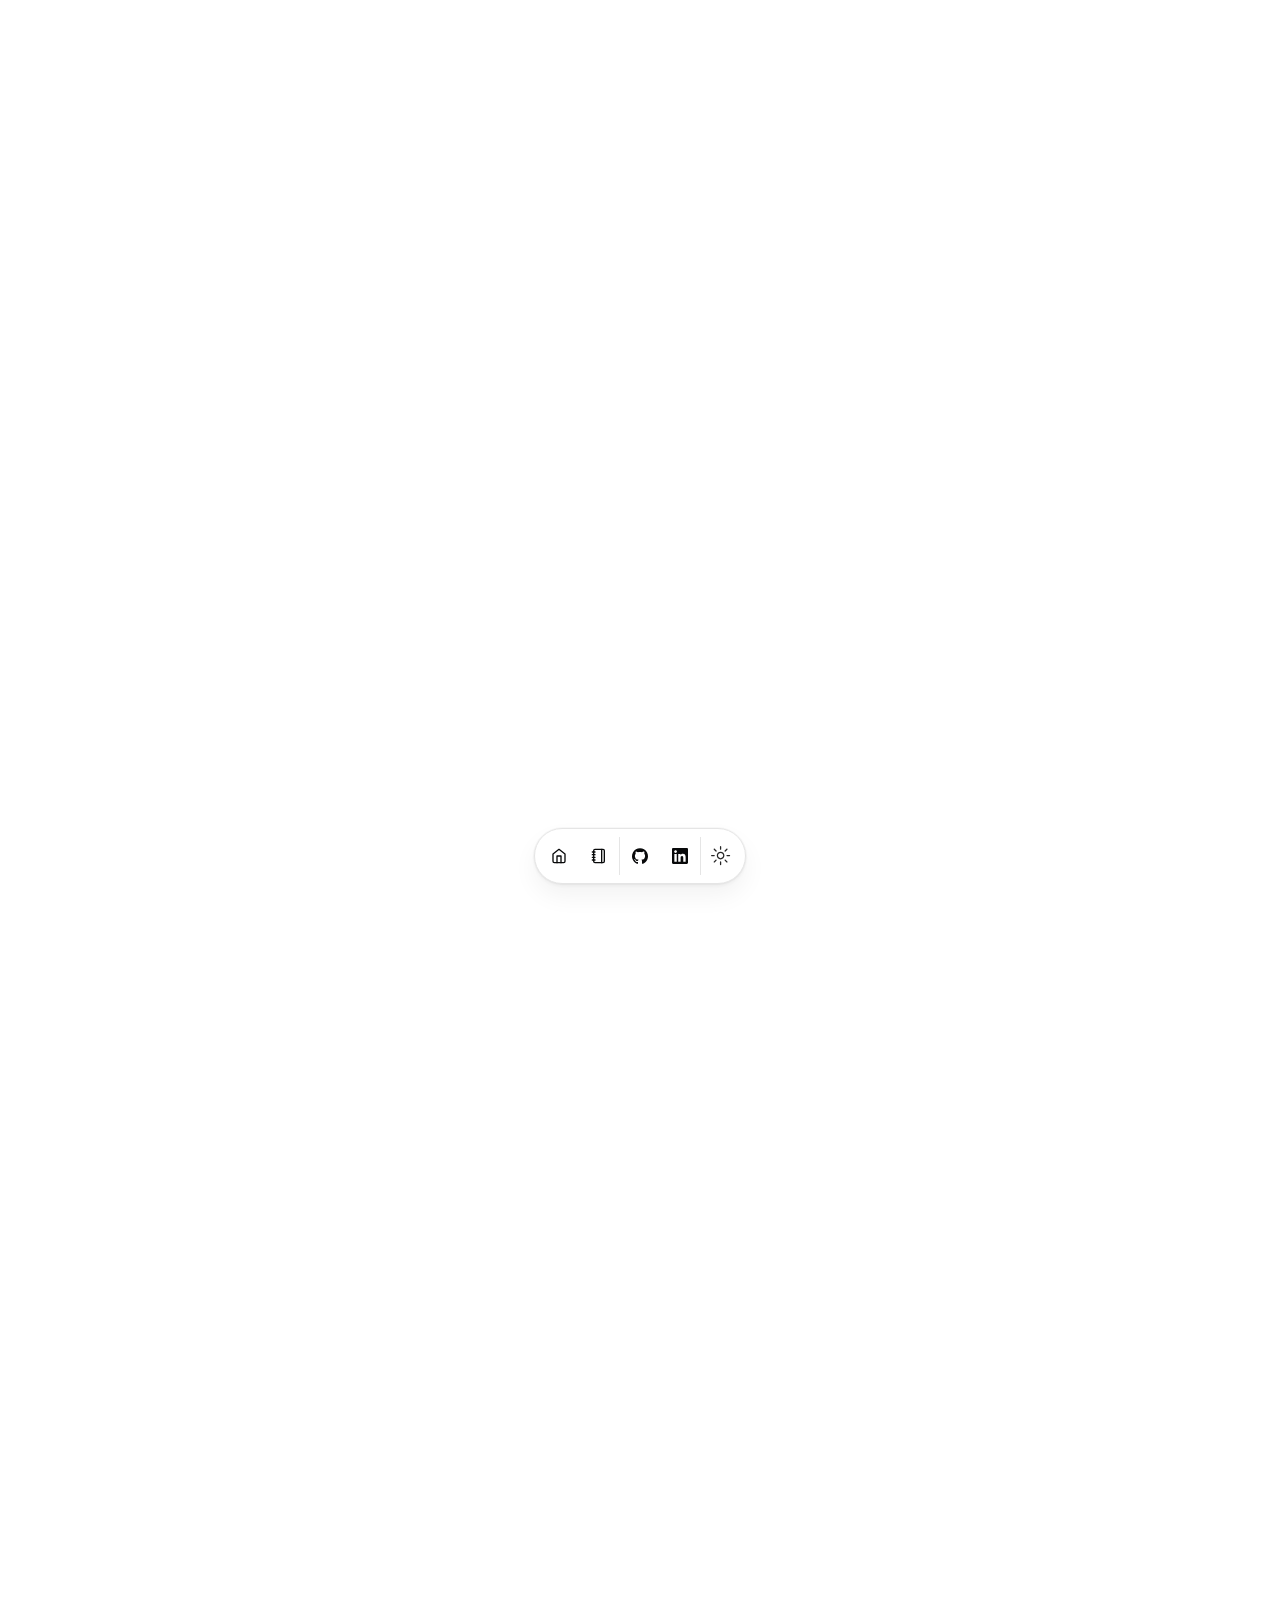
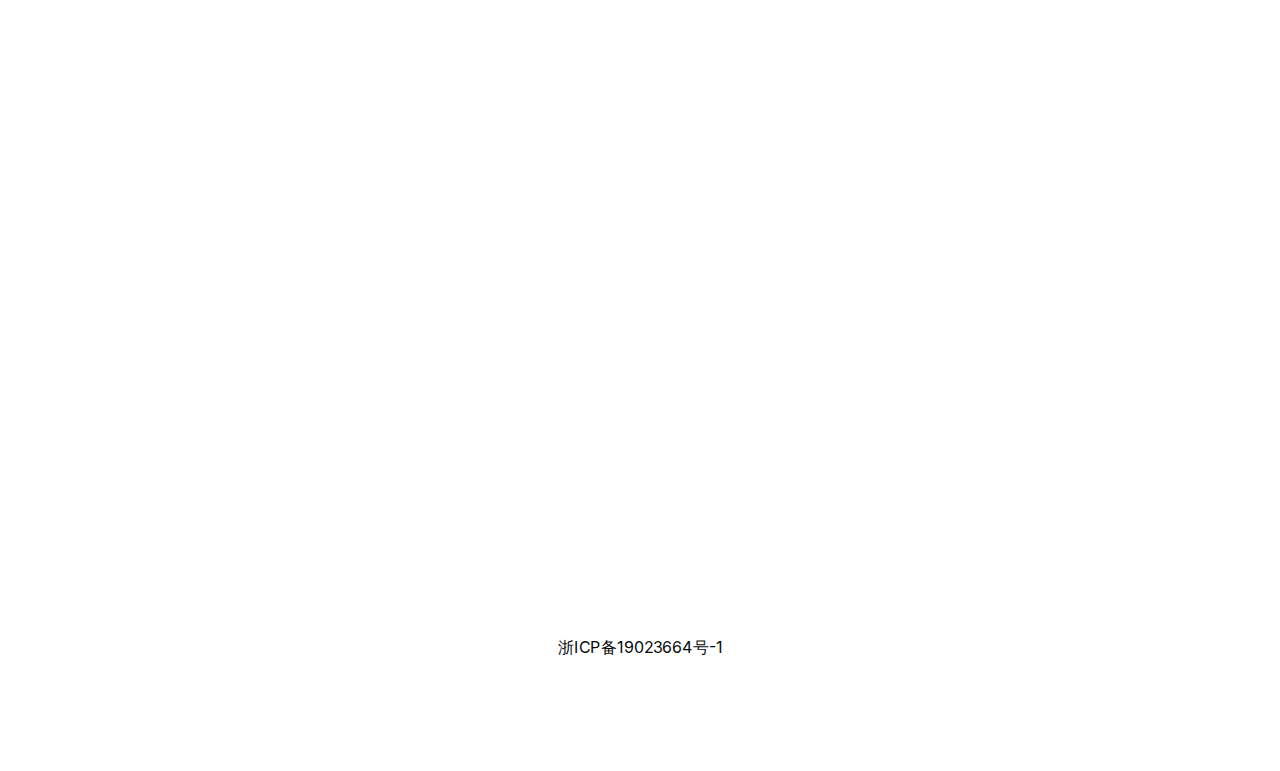
==== commit df0dbfb2: "fix: delete some projectr" ====
--- a/index.html
+++ b/index.html
@@ -1,2 +1,2 @@
-<!DOCTYPE html><html lang="en"><head><meta charSet="utf-8"/><meta name="viewport" content="width=device-width, initial-scale=1"/><link rel="preload" href="/next/static/media/a34f9d1faa5f3315-s.p.woff2" as="font" crossorigin="" type="font/woff2"/><link rel="preload" as="image" href="/kieocr.png"/><link rel="preload" as="image" href="/nice_axios.png"/><link rel="preload" as="image" href="/pinvo.png"/><link rel="preload" as="image" href="/xcc.png"/><link rel="preload" as="image" href="/khy_website.png"/><link rel="preload" as="image" href="/chlp.png"/><link rel="preload" as="image" href="/dqdp.png"/><link rel="stylesheet" href="/next/static/css/221a288b464bb162.css" data-precedence="next"/><link rel="preload" as="script" fetchPriority="low" href="/next/static/chunks/webpack-e7187db792d52e91.js"/><script src="/next/static/chunks/67cfe1a8-1e0b14605a3aca8a.js" async=""></script><script src="/next/static/chunks/221-234395c2f1e75a10.js" async=""></script><script src="/next/static/chunks/main-app-484fb1946415d3c2.js" async=""></script><script src="/next/static/chunks/137-8e9d12a7fe4ccda4.js" async=""></script><script src="/next/static/chunks/584-7be2d28e92522751.js" async=""></script><script src="/next/static/chunks/app/page-fade477aa46fc6e7.js" async=""></script><script src="/next/static/chunks/84fbfe7f-d8111a4d3a42e4a8.js" async=""></script><script src="/next/static/chunks/557-1ed164cae54f3c0f.js" async=""></script><script src="/next/static/chunks/app/layout-a6ed0337a5e8078c.js" async=""></script><title>Django</title><meta name="description" content="I am a frontend engineer, I enjoy exploring new technologies and making friends."/><meta name="robots" content="index, follow"/><meta name="googlebot" content="index, follow, max-video-preview:-1, max-image-preview:large, max-snippet:-1"/><meta property="og:title" content="Django"/><meta property="og:description" content="I am a frontend engineer, I enjoy exploring new technologies and making friends."/><meta property="og:url" content="http://me.djangofreeman.com"/><meta property="og:site_name" content="Django&#x27;s Profile"/><meta property="og:locale" content="en_US"/><meta property="og:type" content="website"/><meta name="twitter:card" content="summary_large_image"/><meta name="twitter:title" content="Django"/><meta name="twitter:description" content="I am a frontend engineer, I enjoy exploring new technologies and making friends."/><link rel="icon" href="/favicon.ico" type="image/x-icon" sizes="16x16"/><meta name="next-size-adjust"/><script src="/next/static/chunks/polyfills-78c92fac7aa8fdd8.js" noModule=""></script></head><body class="min-h-screen bg-background font-sans antialiased max-w-3xl mx-auto py-12 sm:py-24 px-6 __variable_36bd41"><script>!function(){try{var d=document.documentElement,c=d.classList;c.remove('light','dark');var e=localStorage.getItem('theme');if('system'===e||(!e&&false)){var t='(prefers-color-scheme: dark)',m=window.matchMedia(t);if(m.media!==t||m.matches){d.style.colorScheme = 'dark';c.add('dark')}else{d.style.colorScheme = 'light';c.add('light')}}else if(e){c.add(e|| '')}else{c.add('light')}if(e==='light'||e==='dark'||!e)d.style.colorScheme=e||'light'}catch(e){}}()</script><main class="flex flex-col min-h-[100dvh] space-y-10"><section id="hero"><div class="mx-auto w-full max-w-3xl space-y-8"><div class="gap-2 flex justify-between"><div class="flex-col flex flex-1 space-y-1.5"><div class="flex"><span class="inline-block text-3xl font-bold tracking-tighter sm:text-5xl xl:text-6xl/none" style="opacity:0;filter:blur(8px);transform:translateY(8px) translateZ(0)">Hi, I&#x27;m Django 👋</span></div><div class="flex"><span class="inline-block max-w-[600px] md:text-xl" style="opacity:0;filter:blur(8px);transform:translateY(8px) translateZ(0)">I am a frontend engineer, I enjoy exploring new technologies and making friends.</span></div></div><div style="opacity:0;filter:blur(6px);transform:translateY(6px) translateZ(0)"><span class="relative flex shrink-0 overflow-hidden rounded-full size-28 border"><span class="flex h-full w-full items-center justify-center rounded-full bg-muted">DJ</span></span></div></div></div></section><section id="about"><div style="opacity:0;filter:blur(6px);transform:translateY(6px) translateZ(0)"><h2 class="text-xl font-bold">About</h2></div><div style="opacity:0;filter:blur(6px);transform:translateY(6px) translateZ(0)"><div class="prose max-w-full text-pretty font-sans text-sm text-muted-foreground dark:prose-invert"><p>In 2016, I embarked on my journey in game development and successfully created several games over the years. Currently, I am deeply immersed in front-end development, where I am committed to continuously enhancing my software development skills. My goal is to delve into various technologies and explore the ultimate possibilities that the future holds.
-2016年，我踏入游戏开发领域，在几年间成功开发过多款游戏。如今，我深耕于前端领域，并将持续提高各项软件开发技术，探索未来的更多可能性。</p></div></div></section><section id="work"><div class="flex min-h-0 flex-col gap-y-3"><div style="opacity:0;filter:blur(6px);transform:translateY(6px) translateZ(0)"><h2 class="text-xl font-bold">Work Experience</h2></div><div style="opacity:0;filter:blur(6px);transform:translateY(6px) translateZ(0)"><a class="block cursor-pointer" href="https://normal.works/"><div class="rounded-lg bg-card text-card-foreground flex"><div class="flex-none"><span class="relative flex shrink-0 overflow-hidden rounded-full border size-12 m-auto bg-muted-background dark:bg-foreground"><span class="flex h-full w-full items-center justify-center rounded-full bg-muted">N</span></span></div><div class="flex-grow ml-4 items-center flex-col group"><div class="flex flex-col"><div class="flex items-center justify-between gap-x-2 text-base"><h3 class="inline-flex items-center justify-center font-semibold leading-none text-xs sm:text-sm">Normal Works Ltd<span class="inline-flex gap-x-1"></span><svg xmlns="http://www.w3.org/2000/svg" width="24" height="24" viewBox="0 0 24 24" fill="none" stroke="currentColor" stroke-width="2" stroke-linecap="round" stroke-linejoin="round" class="lucide lucide-chevron-right size-4 translate-x-0 transform opacity-0 transition-all duration-300 ease-out group-hover:translate-x-1 group-hover:opacity-100 rotate-0"><path d="m9 18 6-6-6-6"></path></svg></h3><div class="text-xs sm:text-sm tabular-nums text-muted-foreground text-right">2021 - Now</div></div><div class="font-sans text-xs">Software Engineer</div></div><div class="mt-2 text-xs sm:text-sm" style="opacity:0;height:0px">在这里，我们开展了一系列引人入胜的项目。我们推出了面向消费者的“创作者”社交平台——“小磁场”，同时还打造了面向金融市场的创新产品——Pinvo。</div></div></div></a></div><div style="opacity:0;filter:blur(6px);transform:translateY(6px) translateZ(0)"><a class="block cursor-pointer" href="#"><div class="rounded-lg bg-card text-card-foreground flex"><div class="flex-none"><span class="relative flex shrink-0 overflow-hidden rounded-full border size-12 m-auto bg-muted-background dark:bg-foreground"><span class="flex h-full w-full items-center justify-center rounded-full bg-muted">杭</span></span></div><div class="flex-grow ml-4 items-center flex-col group"><div class="flex flex-col"><div class="flex items-center justify-between gap-x-2 text-base"><h3 class="inline-flex items-center justify-center font-semibold leading-none text-xs sm:text-sm">杭州快驰科技有限公司<span class="inline-flex gap-x-1"></span><svg xmlns="http://www.w3.org/2000/svg" width="24" height="24" viewBox="0 0 24 24" fill="none" stroke="currentColor" stroke-width="2" stroke-linecap="round" stroke-linejoin="round" class="lucide lucide-chevron-right size-4 translate-x-0 transform opacity-0 transition-all duration-300 ease-out group-hover:translate-x-1 group-hover:opacity-100 rotate-0"><path d="m9 18 6-6-6-6"></path></svg></h3><div class="text-xs sm:text-sm tabular-nums text-muted-foreground text-right">2020 - 2021</div></div><div class="font-sans text-xs">Senior Front-End Engineer</div></div><div class="mt-2 text-xs sm:text-sm" style="opacity:0;height:0px">我在快货运项目中，负责了多个关键模块的开发与架构设计。首先，在网络货运平台方面，我使用Vue3搭建了底层架构，并结合Vue2作为子应用框架，通过qiankun搭建了微前端基础架构，尽管由于实现隔离采用了with导致性能有所下降，但这是接入成本的一部分。我还编写了Webpack4插件，实现了子应用的配置化路由，并手动加载子应用；同时，开发了粘性事件系统，用于服务间的通信。此外，我编写了子应用接入能力库“spa”，使得子项目可以一键接入并获得主应用的能力，并开发了主应用的MicroApp组件，实现了子应用的组件化，支持同屏多个子应用的展示。在快货运官网项目中，我使用Nuxt.js进行服务端渲染，开发了高性能的官网，并采用Tailwindcss作为样式开发标准，实现了响应式布局，适配手机和PC双端，同时使用了Animation.css作为动画库。最后，在快货运图传系统中，我使用Vue3作为前端开发框架，NestJS作为后端开发框架，采用Redis作为数据缓存，MySQL作为数据持久化方案，并通过Docker镜像容器进行部署，对接OSS API完成了对文件图片的管理。</div></div></div></a></div><div style="opacity:0;filter:blur(6px);transform:translateY(6px) translateZ(0)"><a class="block cursor-pointer" href="#"><div class="rounded-lg bg-card text-card-foreground flex"><div class="flex-none"><span class="relative flex shrink-0 overflow-hidden rounded-full border size-12 m-auto bg-muted-background dark:bg-foreground"><span class="flex h-full w-full items-center justify-center rounded-full bg-muted">边</span></span></div><div class="flex-grow ml-4 items-center flex-col group"><div class="flex flex-col"><div class="flex items-center justify-between gap-x-2 text-base"><h3 class="inline-flex items-center justify-center font-semibold leading-none text-xs sm:text-sm">边锋老友(杭州)科技有限公司<span class="inline-flex gap-x-1"></span><svg xmlns="http://www.w3.org/2000/svg" width="24" height="24" viewBox="0 0 24 24" fill="none" stroke="currentColor" stroke-width="2" stroke-linecap="round" stroke-linejoin="round" class="lucide lucide-chevron-right size-4 translate-x-0 transform opacity-0 transition-all duration-300 ease-out group-hover:translate-x-1 group-hover:opacity-100 rotate-0"><path d="m9 18 6-6-6-6"></path></svg></h3><div class="text-xs sm:text-sm tabular-nums text-muted-foreground text-right">2018 - 2020</div></div><div class="font-sans text-xs">Senior Front-End Engineer</div></div><div class="mt-2 text-xs sm:text-sm" style="opacity:0;height:0px">我使用Cocos引擎构建了前端游戏框架，并创新性地实现了热更新功能，通过Vue的MVVM思想优化了游戏架构，提升了组件的灵活性和双向绑定能力。同时，我运用FairyGUI的编程思想，开发了TS注释模式的动态创建组件系统，进一步增强了系统的灵活性。在Flutter混编App（夺多多、小狮子浏览器）项目中，我从零搭建了前端App框架，通过Stream优化了State的管理和局部刷新，并设计了防抖、节流机制以提升App性能。在Vue小程序（彼岸排行）项目中，我选择了uniApp跨平台开发框架，并使用Golang和Gin框架开发了后台服务，利用Redis作为缓存提高了服务端运行效率，并通过Mysql进行持久化操作。</div></div></div></a></div></div></section><section id="skills"><div class="flex min-h-0 flex-col gap-y-3"><div style="opacity:0;filter:blur(6px);transform:translateY(6px) translateZ(0)"><h2 class="text-xl font-bold">Skills</h2></div><div class="flex flex-wrap gap-1"><div style="opacity:0;filter:blur(6px);transform:translateY(6px) translateZ(0)"><div class="inline-flex items-center rounded-md border px-2.5 py-0.5 text-xs font-semibold transition-colors focus:outline-none focus:ring-2 focus:ring-ring focus:ring-offset-2 border-transparent bg-primary text-primary-foreground shadow hover:bg-primary/80">React</div></div><div style="opacity:0;filter:blur(6px);transform:translateY(6px) translateZ(0)"><div class="inline-flex items-center rounded-md border px-2.5 py-0.5 text-xs font-semibold transition-colors focus:outline-none focus:ring-2 focus:ring-ring focus:ring-offset-2 border-transparent bg-primary text-primary-foreground shadow hover:bg-primary/80">Vue</div></div><div style="opacity:0;filter:blur(6px);transform:translateY(6px) translateZ(0)"><div class="inline-flex items-center rounded-md border px-2.5 py-0.5 text-xs font-semibold transition-colors focus:outline-none focus:ring-2 focus:ring-ring focus:ring-offset-2 border-transparent bg-primary text-primary-foreground shadow hover:bg-primary/80">Nuxt.js</div></div><div style="opacity:0;filter:blur(6px);transform:translateY(6px) translateZ(0)"><div class="inline-flex items-center rounded-md border px-2.5 py-0.5 text-xs font-semibold transition-colors focus:outline-none focus:ring-2 focus:ring-ring focus:ring-offset-2 border-transparent bg-primary text-primary-foreground shadow hover:bg-primary/80">Next.js</div></div><div style="opacity:0;filter:blur(6px);transform:translateY(6px) translateZ(0)"><div class="inline-flex items-center rounded-md border px-2.5 py-0.5 text-xs font-semibold transition-colors focus:outline-none focus:ring-2 focus:ring-ring focus:ring-offset-2 border-transparent bg-primary text-primary-foreground shadow hover:bg-primary/80">Typescript</div></div><div style="opacity:0;filter:blur(6px);transform:translateY(6px) translateZ(0)"><div class="inline-flex items-center rounded-md border px-2.5 py-0.5 text-xs font-semibold transition-colors focus:outline-none focus:ring-2 focus:ring-ring focus:ring-offset-2 border-transparent bg-primary text-primary-foreground shadow hover:bg-primary/80">Node.js</div></div><div style="opacity:0;filter:blur(6px);transform:translateY(6px) translateZ(0)"><div class="inline-flex items-center rounded-md border px-2.5 py-0.5 text-xs font-semibold transition-colors focus:outline-none focus:ring-2 focus:ring-ring focus:ring-offset-2 border-transparent bg-primary text-primary-foreground shadow hover:bg-primary/80">Python</div></div><div style="opacity:0;filter:blur(6px);transform:translateY(6px) translateZ(0)"><div class="inline-flex items-center rounded-md border px-2.5 py-0.5 text-xs font-semibold transition-colors focus:outline-none focus:ring-2 focus:ring-ring focus:ring-offset-2 border-transparent bg-primary text-primary-foreground shadow hover:bg-primary/80">Docker</div></div><div style="opacity:0;filter:blur(6px);transform:translateY(6px) translateZ(0)"><div class="inline-flex items-center rounded-md border px-2.5 py-0.5 text-xs font-semibold transition-colors focus:outline-none focus:ring-2 focus:ring-ring focus:ring-offset-2 border-transparent bg-primary text-primary-foreground shadow hover:bg-primary/80">Cocos Creator</div></div></div></div></section><section id="projects"><div class="space-y-12 w-full py-12"><div style="opacity:0;filter:blur(6px);transform:translateY(6px) translateZ(0)"><div class="flex flex-col items-center justify-center space-y-4 text-center"><div class="space-y-2"><div class="inline-block rounded-lg bg-foreground text-background px-3 py-1 text-sm">My Projects</div><h2 class="text-3xl font-bold tracking-tighter sm:text-5xl">Check out my latest work</h2><p class="text-muted-foreground md:text-xl/relaxed lg:text-base/relaxed xl:text-xl/relaxed">I&#x27;ve worked on a variety of projects, from simple websites to complex web applications. Here are a few of my favorites.</p></div></div></div><div class="grid grid-cols-1 gap-3 sm:grid-cols-2 max-w-[800px] mx-auto"><div style="opacity:0;filter:blur(6px);transform:translateY(6px) translateZ(0)"><div class="rounded-lg bg-card text-card-foreground flex flex-col overflow-hidden border hover:shadow-lg transition-all duration-300 ease-out h-full"><a class="block cursor-pointer" href="http://kieocr.com"><img src="/kieocr.png" alt="Kie Ocr" width="500" height="300" class="h-40 w-full overflow-hidden object-cover object-top"/></a><div class="flex flex-col px-2"><div class="space-y-1"><h3 class="font-semibold tracking-tight mt-1 text-base">Kie Ocr</h3><time class="font-sans text-xs">2024 - 2024</time><div class="hidden font-sans text-xs underline print:visible"></div><div class="prose max-w-full text-pretty font-sans text-xs text-muted-foreground dark:prose-invert"><p>AI-based OCR technology can train more accurate OCR models, thereby improving OCR recognition accuracy and precision. This is because AI can process more data and can use machine learning algorithms and deep learning models to automatically optimize OCR models.</p></div></div></div><div class="text-pretty font-sans text-sm text-muted-foreground mt-auto flex flex-col px-2"><div class="mt-2 flex flex-wrap gap-1"><div class="inline-flex items-center rounded-md border font-semibold transition-colors focus:outline-none focus:ring-2 focus:ring-ring focus:ring-offset-2 border-transparent bg-secondary text-secondary-foreground hover:bg-secondary/80 px-1 py-0 text-[10px]">Nuxt.js</div><div class="inline-flex items-center rounded-md border font-semibold transition-colors focus:outline-none focus:ring-2 focus:ring-ring focus:ring-offset-2 border-transparent bg-secondary text-secondary-foreground hover:bg-secondary/80 px-1 py-0 text-[10px]">Naive Ui</div><div class="inline-flex items-center rounded-md border font-semibold transition-colors focus:outline-none focus:ring-2 focus:ring-ring focus:ring-offset-2 border-transparent bg-secondary text-secondary-foreground hover:bg-secondary/80 px-1 py-0 text-[10px]">Typescript</div><div class="inline-flex items-center rounded-md border font-semibold transition-colors focus:outline-none focus:ring-2 focus:ring-ring focus:ring-offset-2 border-transparent bg-secondary text-secondary-foreground hover:bg-secondary/80 px-1 py-0 text-[10px]">MySQL</div><div class="inline-flex items-center rounded-md border font-semibold transition-colors focus:outline-none focus:ring-2 focus:ring-ring focus:ring-offset-2 border-transparent bg-secondary text-secondary-foreground hover:bg-secondary/80 px-1 py-0 text-[10px]">Prisma</div><div class="inline-flex items-center rounded-md border font-semibold transition-colors focus:outline-none focus:ring-2 focus:ring-ring focus:ring-offset-2 border-transparent bg-secondary text-secondary-foreground hover:bg-secondary/80 px-1 py-0 text-[10px]">TailwindCSS</div></div></div><div class="flex items-center pt-2 px-2 pb-2"><div class="flex flex-row flex-wrap items-start gap-1"><a target="_blank" href="http://kieocr.com"><div class="items-center rounded-md border font-semibold transition-colors focus:outline-none focus:ring-2 focus:ring-ring focus:ring-offset-2 border-transparent bg-primary text-primary-foreground shadow hover:bg-primary/80 flex gap-2 px-2 py-1 text-[10px]"><svg xmlns="http://www.w3.org/2000/svg" width="24" height="24" viewBox="0 0 24 24" fill="none" stroke="currentColor" stroke-width="2" stroke-linecap="round" stroke-linejoin="round" class="lucide lucide-globe size-3"><circle cx="12" cy="12" r="10"></circle><path d="M12 2a14.5 14.5 0 0 0 0 20 14.5 14.5 0 0 0 0-20"></path><path d="M2 12h20"></path></svg>Website</div></a></div></div></div></div><div style="opacity:0;filter:blur(6px);transform:translateY(6px) translateZ(0)"><div class="rounded-lg bg-card text-card-foreground flex flex-col overflow-hidden border hover:shadow-lg transition-all duration-300 ease-out h-full"><a class="block cursor-pointer" href="http://kieocr.com"><img src="/nice_axios.png" alt="Nice Axios" width="500" height="300" class="h-40 w-full overflow-hidden object-cover object-top"/></a><div class="flex flex-col px-2"><div class="space-y-1"><h3 class="font-semibold tracking-tight mt-1 text-base">Nice Axios</h3><time class="font-sans text-xs">2023 - 2024</time><div class="hidden font-sans text-xs underline print:visible"></div><div class="prose max-w-full text-pretty font-sans text-xs text-muted-foreground dark:prose-invert"><p>NiceAxios 是一个功能强大的库，它旨在为开发者提供一个更灵活、易扩展的方式来使用 Axios，一个广泛使用的基于 Promise 的 HTTP 客户端。通过利用&quot;洋葱模型&quot;（例如著名的 Koa 服务器就是使用了这个模型）构建的插件系统，NiceAxios 为 Axios 请求流程提供了一种切面编程的方法，从而让开发者能够以模块化的方式拦截请求和响应，注入自定义逻辑或功能，以及重新定义请求的行为。</p></div></div></div><div class="text-pretty font-sans text-sm text-muted-foreground mt-auto flex flex-col px-2"><div class="mt-2 flex flex-wrap gap-1"><div class="inline-flex items-center rounded-md border font-semibold transition-colors focus:outline-none focus:ring-2 focus:ring-ring focus:ring-offset-2 border-transparent bg-secondary text-secondary-foreground hover:bg-secondary/80 px-1 py-0 text-[10px]">Node.js</div><div class="inline-flex items-center rounded-md border font-semibold transition-colors focus:outline-none focus:ring-2 focus:ring-ring focus:ring-offset-2 border-transparent bg-secondary text-secondary-foreground hover:bg-secondary/80 px-1 py-0 text-[10px]">Axios</div><div class="inline-flex items-center rounded-md border font-semibold transition-colors focus:outline-none focus:ring-2 focus:ring-ring focus:ring-offset-2 border-transparent bg-secondary text-secondary-foreground hover:bg-secondary/80 px-1 py-0 text-[10px]">Typescript</div><div class="inline-flex items-center rounded-md border font-semibold transition-colors focus:outline-none focus:ring-2 focus:ring-ring focus:ring-offset-2 border-transparent bg-secondary text-secondary-foreground hover:bg-secondary/80 px-1 py-0 text-[10px]">Swagger</div></div></div><div class="flex items-center pt-2 px-2 pb-2"><div class="flex flex-row flex-wrap items-start gap-1"><a target="_blank" href="https://github.com/sixdjango/nice-axios"><div class="items-center rounded-md border font-semibold transition-colors focus:outline-none focus:ring-2 focus:ring-ring focus:ring-offset-2 border-transparent bg-primary text-primary-foreground shadow hover:bg-primary/80 flex gap-2 px-2 py-1 text-[10px]"><svg xmlns="http://www.w3.org/2000/svg" width="24" height="24" viewBox="0 0 24 24" fill="none" stroke="currentColor" stroke-width="2" stroke-linecap="round" stroke-linejoin="round" class="lucide lucide-globe size-3"><circle cx="12" cy="12" r="10"></circle><path d="M12 2a14.5 14.5 0 0 0 0 20 14.5 14.5 0 0 0 0-20"></path><path d="M2 12h20"></path></svg>Website</div></a><a target="_blank" href="https://github.com/sixdjango/nice-axios"><div class="items-center rounded-md border font-semibold transition-colors focus:outline-none focus:ring-2 focus:ring-ring focus:ring-offset-2 border-transparent bg-primary text-primary-foreground shadow hover:bg-primary/80 flex gap-2 px-2 py-1 text-[10px]"><svg viewBox="0 0 438.549 438.549" class="size-3"><path fill="currentColor" d="M409.132 114.573c-19.608-33.596-46.205-60.194-79.798-79.8-33.598-19.607-70.277-29.408-110.063-29.408-39.781 0-76.472 9.804-110.063 29.408-33.596 19.605-60.192 46.204-79.8 79.8C9.803 148.168 0 184.854 0 224.63c0 47.78 13.94 90.745 41.827 128.906 27.884 38.164 63.906 64.572 108.063 79.227 5.14.954 8.945.283 11.419-1.996 2.475-2.282 3.711-5.14 3.711-8.562 0-.571-.049-5.708-.144-15.417a2549.81 2549.81 0 01-.144-25.406l-6.567 1.136c-4.187.767-9.469 1.092-15.846 1-6.374-.089-12.991-.757-19.842-1.999-6.854-1.231-13.229-4.086-19.13-8.559-5.898-4.473-10.085-10.328-12.56-17.556l-2.855-6.57c-1.903-4.374-4.899-9.233-8.992-14.559-4.093-5.331-8.232-8.945-12.419-10.848l-1.999-1.431c-1.332-.951-2.568-2.098-3.711-3.429-1.142-1.331-1.997-2.663-2.568-3.997-.572-1.335-.098-2.43 1.427-3.289 1.525-.859 4.281-1.276 8.28-1.276l5.708.853c3.807.763 8.516 3.042 14.133 6.851 5.614 3.806 10.229 8.754 13.846 14.842 4.38 7.806 9.657 13.754 15.846 17.847 6.184 4.093 12.419 6.136 18.699 6.136 6.28 0 11.704-.476 16.274-1.423 4.565-.952 8.848-2.383 12.847-4.285 1.713-12.758 6.377-22.559 13.988-29.41-10.848-1.14-20.601-2.857-29.264-5.14-8.658-2.286-17.605-5.996-26.835-11.14-9.235-5.137-16.896-11.516-22.985-19.126-6.09-7.614-11.088-17.61-14.987-29.979-3.901-12.374-5.852-26.648-5.852-42.826 0-23.035 7.52-42.637 22.557-58.817-7.044-17.318-6.379-36.732 1.997-58.24 5.52-1.715 13.706-.428 24.554 3.853 10.85 4.283 18.794 7.952 23.84 10.994 5.046 3.041 9.089 5.618 12.135 7.708 17.705-4.947 35.976-7.421 54.818-7.421s37.117 2.474 54.823 7.421l10.849-6.849c7.419-4.57 16.18-8.758 26.262-12.565 10.088-3.805 17.802-4.853 23.134-3.138 8.562 21.509 9.325 40.922 2.279 58.24 15.036 16.18 22.559 35.787 22.559 58.817 0 16.178-1.958 30.497-5.853 42.966-3.9 12.471-8.941 22.457-15.125 29.979-6.191 7.521-13.901 13.85-23.131 18.986-9.232 5.14-18.182 8.85-26.84 11.136-8.662 2.286-18.415 4.004-29.263 5.146 9.894 8.562 14.842 22.077 14.842 40.539v60.237c0 3.422 1.19 6.279 3.572 8.562 2.379 2.279 6.136 2.95 11.276 1.995 44.163-14.653 80.185-41.062 108.068-79.226 27.88-38.161 41.825-81.126 41.825-128.906-.01-39.771-9.818-76.454-29.414-110.049z"></path></svg>Source</div></a></div></div></div></div><div style="opacity:0;filter:blur(6px);transform:translateY(6px) translateZ(0)"><div class="rounded-lg bg-card text-card-foreground flex flex-col overflow-hidden border hover:shadow-lg transition-all duration-300 ease-out h-full"><a class="block cursor-pointer" href="https://pinvo.ai"><img src="/pinvo.png" alt="Pinvo" width="500" height="300" class="h-40 w-full overflow-hidden object-cover object-top"/></a><div class="flex flex-col px-2"><div class="space-y-1"><h3 class="font-semibold tracking-tight mt-1 text-base">Pinvo</h3><time class="font-sans text-xs">2023 - 2024</time><div class="hidden font-sans text-xs underline print:visible"></div><div class="prose max-w-full text-pretty font-sans text-xs text-muted-foreground dark:prose-invert"><p>Pinvo is your all-in-one bookkeeping solution that combines AI+Experts to provide you with a real end-to-end bookkeeping solution. Pinvo&#x27;s AI automates reconciliation, document collection and client communication, whist the expert bookkeepers ensure accuracy and handle the rest.</p></div></div></div><div class="text-pretty font-sans text-sm text-muted-foreground mt-auto flex flex-col px-2"><div class="mt-2 flex flex-wrap gap-1"><div class="inline-flex items-center rounded-md border font-semibold transition-colors focus:outline-none focus:ring-2 focus:ring-ring focus:ring-offset-2 border-transparent bg-secondary text-secondary-foreground hover:bg-secondary/80 px-1 py-0 text-[10px]">Next.js</div><div class="inline-flex items-center rounded-md border font-semibold transition-colors focus:outline-none focus:ring-2 focus:ring-ring focus:ring-offset-2 border-transparent bg-secondary text-secondary-foreground hover:bg-secondary/80 px-1 py-0 text-[10px]">Typescript</div><div class="inline-flex items-center rounded-md border font-semibold transition-colors focus:outline-none focus:ring-2 focus:ring-ring focus:ring-offset-2 border-transparent bg-secondary text-secondary-foreground hover:bg-secondary/80 px-1 py-0 text-[10px]">TailwindCSS</div><div class="inline-flex items-center rounded-md border font-semibold transition-colors focus:outline-none focus:ring-2 focus:ring-ring focus:ring-offset-2 border-transparent bg-secondary text-secondary-foreground hover:bg-secondary/80 px-1 py-0 text-[10px]">Shadcn UI</div></div></div><div class="flex items-center pt-2 px-2 pb-2"><div class="flex flex-row flex-wrap items-start gap-1"><a target="_blank" href="https://pinvo.ai"><div class="items-center rounded-md border font-semibold transition-colors focus:outline-none focus:ring-2 focus:ring-ring focus:ring-offset-2 border-transparent bg-primary text-primary-foreground shadow hover:bg-primary/80 flex gap-2 px-2 py-1 text-[10px]"><svg xmlns="http://www.w3.org/2000/svg" width="24" height="24" viewBox="0 0 24 24" fill="none" stroke="currentColor" stroke-width="2" stroke-linecap="round" stroke-linejoin="round" class="lucide lucide-globe size-3"><circle cx="12" cy="12" r="10"></circle><path d="M12 2a14.5 14.5 0 0 0 0 20 14.5 14.5 0 0 0 0-20"></path><path d="M2 12h20"></path></svg>Website</div></a></div></div></div></div><div style="opacity:0;filter:blur(6px);transform:translateY(6px) translateZ(0)"><div class="rounded-lg bg-card text-card-foreground flex flex-col overflow-hidden border hover:shadow-lg transition-all duration-300 ease-out h-full"><a class="block cursor-pointer" href="https://pinvo.ai"><video src="/pinvo_app.mp4" autoPlay="" loop="" muted="" playsInline="" class="pointer-events-none mx-auto h-40 w-full object-cover object-top"></video></a><div class="flex flex-col px-2"><div class="space-y-1"><h3 class="font-semibold tracking-tight mt-1 text-base">Pinvo App</h3><time class="font-sans text-xs">2023 - 2024</time><div class="hidden font-sans text-xs underline print:visible"></div><div class="prose max-w-full text-pretty font-sans text-xs text-muted-foreground dark:prose-invert"><p>Using Flutter cross-platform technology, high-performance apps are provided for both iOS and Android, along with native capabilities such as camera and Bluetooth.</p></div></div></div><div class="text-pretty font-sans text-sm text-muted-foreground mt-auto flex flex-col px-2"><div class="mt-2 flex flex-wrap gap-1"><div class="inline-flex items-center rounded-md border font-semibold transition-colors focus:outline-none focus:ring-2 focus:ring-ring focus:ring-offset-2 border-transparent bg-secondary text-secondary-foreground hover:bg-secondary/80 px-1 py-0 text-[10px]">Flutter</div><div class="inline-flex items-center rounded-md border font-semibold transition-colors focus:outline-none focus:ring-2 focus:ring-ring focus:ring-offset-2 border-transparent bg-secondary text-secondary-foreground hover:bg-secondary/80 px-1 py-0 text-[10px]">Bloc</div><div class="inline-flex items-center rounded-md border font-semibold transition-colors focus:outline-none focus:ring-2 focus:ring-ring focus:ring-offset-2 border-transparent bg-secondary text-secondary-foreground hover:bg-secondary/80 px-1 py-0 text-[10px]">Google Auth</div><div class="inline-flex items-center rounded-md border font-semibold transition-colors focus:outline-none focus:ring-2 focus:ring-ring focus:ring-offset-2 border-transparent bg-secondary text-secondary-foreground hover:bg-secondary/80 px-1 py-0 text-[10px]">Firebase</div><div class="inline-flex items-center rounded-md border font-semibold transition-colors focus:outline-none focus:ring-2 focus:ring-ring focus:ring-offset-2 border-transparent bg-secondary text-secondary-foreground hover:bg-secondary/80 px-1 py-0 text-[10px]">Dart</div></div></div><div class="flex items-center pt-2 px-2 pb-2"><div class="flex flex-row flex-wrap items-start gap-1"><a target="_blank" href="https://pinvo.ai"><div class="items-center rounded-md border font-semibold transition-colors focus:outline-none focus:ring-2 focus:ring-ring focus:ring-offset-2 border-transparent bg-primary text-primary-foreground shadow hover:bg-primary/80 flex gap-2 px-2 py-1 text-[10px]"><svg xmlns="http://www.w3.org/2000/svg" width="24" height="24" viewBox="0 0 24 24" fill="none" stroke="currentColor" stroke-width="2" stroke-linecap="round" stroke-linejoin="round" class="lucide lucide-globe size-3"><circle cx="12" cy="12" r="10"></circle><path d="M12 2a14.5 14.5 0 0 0 0 20 14.5 14.5 0 0 0 0-20"></path><path d="M2 12h20"></path></svg>Website</div></a></div></div></div></div><div style="opacity:0;filter:blur(6px);transform:translateY(6px) translateZ(0)"><div class="rounded-lg bg-card text-card-foreground flex flex-col overflow-hidden border hover:shadow-lg transition-all duration-300 ease-out h-full"><a class="block cursor-pointer" href="https://xiaocichang.com"><img src="/xcc.png" alt="小磁场" width="500" height="300" class="h-40 w-full overflow-hidden object-cover object-top"/></a><div class="flex flex-col px-2"><div class="space-y-1"><h3 class="font-semibold tracking-tight mt-1 text-base">小磁场</h3><time class="font-sans text-xs">2021 - 2022</time><div class="hidden font-sans text-xs underline print:visible"></div><div class="prose max-w-full text-pretty font-sans text-xs text-muted-foreground dark:prose-invert"><p>为你的作品和粉丝打造, 属于自己的创收俱乐部</p></div></div></div><div class="text-pretty font-sans text-sm text-muted-foreground mt-auto flex flex-col px-2"><div class="mt-2 flex flex-wrap gap-1"><div class="inline-flex items-center rounded-md border font-semibold transition-colors focus:outline-none focus:ring-2 focus:ring-ring focus:ring-offset-2 border-transparent bg-secondary text-secondary-foreground hover:bg-secondary/80 px-1 py-0 text-[10px]">Nuxt.js</div><div class="inline-flex items-center rounded-md border font-semibold transition-colors focus:outline-none focus:ring-2 focus:ring-ring focus:ring-offset-2 border-transparent bg-secondary text-secondary-foreground hover:bg-secondary/80 px-1 py-0 text-[10px]">Typescript</div><div class="inline-flex items-center rounded-md border font-semibold transition-colors focus:outline-none focus:ring-2 focus:ring-ring focus:ring-offset-2 border-transparent bg-secondary text-secondary-foreground hover:bg-secondary/80 px-1 py-0 text-[10px]">TailwindCSS</div><div class="inline-flex items-center rounded-md border font-semibold transition-colors focus:outline-none focus:ring-2 focus:ring-ring focus:ring-offset-2 border-transparent bg-secondary text-secondary-foreground hover:bg-secondary/80 px-1 py-0 text-[10px]">Naive Ui</div></div></div><div class="flex items-center pt-2 px-2 pb-2"><div class="flex flex-row flex-wrap items-start gap-1"><a target="_blank" href="https://xiaocichang.com"><div class="items-center rounded-md border font-semibold transition-colors focus:outline-none focus:ring-2 focus:ring-ring focus:ring-offset-2 border-transparent bg-primary text-primary-foreground shadow hover:bg-primary/80 flex gap-2 px-2 py-1 text-[10px]"><svg xmlns="http://www.w3.org/2000/svg" width="24" height="24" viewBox="0 0 24 24" fill="none" stroke="currentColor" stroke-width="2" stroke-linecap="round" stroke-linejoin="round" class="lucide lucide-globe size-3"><circle cx="12" cy="12" r="10"></circle><path d="M12 2a14.5 14.5 0 0 0 0 20 14.5 14.5 0 0 0 0-20"></path><path d="M2 12h20"></path></svg>Website</div></a></div></div></div></div><div style="opacity:0;filter:blur(6px);transform:translateY(6px) translateZ(0)"><div class="rounded-lg bg-card text-card-foreground flex flex-col overflow-hidden border hover:shadow-lg transition-all duration-300 ease-out h-full"><a class="block cursor-pointer" href="https://kuaihuoyun.com"><img src="/khy_website.png" alt="快货运" width="500" height="300" class="h-40 w-full overflow-hidden object-cover object-top"/></a><div class="flex flex-col px-2"><div class="space-y-1"><h3 class="font-semibold tracking-tight mt-1 text-base">快货运</h3><time class="font-sans text-xs">2020 - 2021</time><div class="hidden font-sans text-xs underline print:visible"></div><div class="prose max-w-full text-pretty font-sans text-xs text-muted-foreground dark:prose-invert"><p>快货运提供包括运输管理系统、网络货运管理与监管系统、以及车载定位设备小黑卡等在内的多种软硬件产品。我们的目标是帮助传统物流企业实现数字化转型升级，全面助力物流行业中的货主、货运代理人、物流平台以及司机等各个角色实现全链条的数字化</p></div></div></div><div class="text-pretty font-sans text-sm text-muted-foreground mt-auto flex flex-col px-2"><div class="mt-2 flex flex-wrap gap-1"><div class="inline-flex items-center rounded-md border font-semibold transition-colors focus:outline-none focus:ring-2 focus:ring-ring focus:ring-offset-2 border-transparent bg-secondary text-secondary-foreground hover:bg-secondary/80 px-1 py-0 text-[10px]">Nuxt.js</div><div class="inline-flex items-center rounded-md border font-semibold transition-colors focus:outline-none focus:ring-2 focus:ring-ring focus:ring-offset-2 border-transparent bg-secondary text-secondary-foreground hover:bg-secondary/80 px-1 py-0 text-[10px]">Typescript</div><div class="inline-flex items-center rounded-md border font-semibold transition-colors focus:outline-none focus:ring-2 focus:ring-ring focus:ring-offset-2 border-transparent bg-secondary text-secondary-foreground hover:bg-secondary/80 px-1 py-0 text-[10px]">Prisma</div><div class="inline-flex items-center rounded-md border font-semibold transition-colors focus:outline-none focus:ring-2 focus:ring-ring focus:ring-offset-2 border-transparent bg-secondary text-secondary-foreground hover:bg-secondary/80 px-1 py-0 text-[10px]">TailwindCSS</div><div class="inline-flex items-center rounded-md border font-semibold transition-colors focus:outline-none focus:ring-2 focus:ring-ring focus:ring-offset-2 border-transparent bg-secondary text-secondary-foreground hover:bg-secondary/80 px-1 py-0 text-[10px]">Naive Ui</div></div></div><div class="flex items-center pt-2 px-2 pb-2"><div class="flex flex-row flex-wrap items-start gap-1"><a target="_blank" href="https://kuaihuoyun.com"><div class="items-center rounded-md border font-semibold transition-colors focus:outline-none focus:ring-2 focus:ring-ring focus:ring-offset-2 border-transparent bg-primary text-primary-foreground shadow hover:bg-primary/80 flex gap-2 px-2 py-1 text-[10px]"><svg xmlns="http://www.w3.org/2000/svg" width="24" height="24" viewBox="0 0 24 24" fill="none" stroke="currentColor" stroke-width="2" stroke-linecap="round" stroke-linejoin="round" class="lucide lucide-globe size-3"><circle cx="12" cy="12" r="10"></circle><path d="M12 2a14.5 14.5 0 0 0 0 20 14.5 14.5 0 0 0 0-20"></path><path d="M2 12h20"></path></svg>Website</div></a></div></div></div></div><div style="opacity:0;filter:blur(6px);transform:translateY(6px) translateZ(0)"><div class="rounded-lg bg-card text-card-foreground flex flex-col overflow-hidden border hover:shadow-lg transition-all duration-300 ease-out h-full"><a class="block cursor-pointer" href="https://home.yifeilun.com/#/"><img src="/chlp.png" alt="出海罗盘" width="500" height="300" class="h-40 w-full overflow-hidden object-cover object-top"/></a><div class="flex flex-col px-2"><div class="space-y-1"><h3 class="font-semibold tracking-tight mt-1 text-base">出海罗盘</h3><time class="font-sans text-xs">2024 - 2024</time><div class="hidden font-sans text-xs underline print:visible"></div><div class="prose max-w-full text-pretty font-sans text-xs text-muted-foreground dark:prose-invert"><p>帮助企业出海营销，用AI人工智能科技为外贸企业赋能。后台建立 Whatsapp 服务，通过前端扫码登录进行电话验证好友聊天等技术。以及使用 Ai 技术将商家的视频素材一键变为商品介绍视频进行转发营销。</p></div></div></div><div class="text-pretty font-sans text-sm text-muted-foreground mt-auto flex flex-col px-2"><div class="mt-2 flex flex-wrap gap-1"><div class="inline-flex items-center rounded-md border font-semibold transition-colors focus:outline-none focus:ring-2 focus:ring-ring focus:ring-offset-2 border-transparent bg-secondary text-secondary-foreground hover:bg-secondary/80 px-1 py-0 text-[10px]">React.js</div><div class="inline-flex items-center rounded-md border font-semibold transition-colors focus:outline-none focus:ring-2 focus:ring-ring focus:ring-offset-2 border-transparent bg-secondary text-secondary-foreground hover:bg-secondary/80 px-1 py-0 text-[10px]">Typescript</div><div class="inline-flex items-center rounded-md border font-semibold transition-colors focus:outline-none focus:ring-2 focus:ring-ring focus:ring-offset-2 border-transparent bg-secondary text-secondary-foreground hover:bg-secondary/80 px-1 py-0 text-[10px]">Prisma</div><div class="inline-flex items-center rounded-md border font-semibold transition-colors focus:outline-none focus:ring-2 focus:ring-ring focus:ring-offset-2 border-transparent bg-secondary text-secondary-foreground hover:bg-secondary/80 px-1 py-0 text-[10px]">TailwindCSS</div><div class="inline-flex items-center rounded-md border font-semibold transition-colors focus:outline-none focus:ring-2 focus:ring-ring focus:ring-offset-2 border-transparent bg-secondary text-secondary-foreground hover:bg-secondary/80 px-1 py-0 text-[10px]">Andt Design</div></div></div><div class="flex items-center pt-2 px-2 pb-2"><div class="flex flex-row flex-wrap items-start gap-1"><a target="_blank" href="https://home.yifeilun.com/#/"><div class="items-center rounded-md border font-semibold transition-colors focus:outline-none focus:ring-2 focus:ring-ring focus:ring-offset-2 border-transparent bg-primary text-primary-foreground shadow hover:bg-primary/80 flex gap-2 px-2 py-1 text-[10px]"><svg xmlns="http://www.w3.org/2000/svg" width="24" height="24" viewBox="0 0 24 24" fill="none" stroke="currentColor" stroke-width="2" stroke-linecap="round" stroke-linejoin="round" class="lucide lucide-globe size-3"><circle cx="12" cy="12" r="10"></circle><path d="M12 2a14.5 14.5 0 0 0 0 20 14.5 14.5 0 0 0 0-20"></path><path d="M2 12h20"></path></svg>Website</div></a></div></div></div></div><div style="opacity:0;filter:blur(6px);transform:translateY(6px) translateZ(0)"><div class="rounded-lg bg-card text-card-foreground flex flex-col overflow-hidden border hover:shadow-lg transition-all duration-300 ease-out h-full"><a class="block cursor-pointer" href="#"><img src="/dqdp.png" alt="德清县取水系统" width="500" height="300" class="h-40 w-full overflow-hidden object-cover object-top"/></a><div class="flex flex-col px-2"><div class="space-y-1"><h3 class="font-semibold tracking-tight mt-1 text-base">德清县取水系统</h3><time class="font-sans text-xs">2024 - 2024</time><div class="hidden font-sans text-xs underline print:visible"></div><div class="prose max-w-full text-pretty font-sans text-xs text-muted-foreground dark:prose-invert"><p>与德清县合作，解决取水管理难的问题。分别设计了大屏系统和后台系统，大屏采用 <code>openlayers</code> 地图展示取水点，后台系统采用 <code>react</code> + <code>antd</code> 进行开发</p></div></div></div><div class="text-pretty font-sans text-sm text-muted-foreground mt-auto flex flex-col px-2"><div class="mt-2 flex flex-wrap gap-1"><div class="inline-flex items-center rounded-md border font-semibold transition-colors focus:outline-none focus:ring-2 focus:ring-ring focus:ring-offset-2 border-transparent bg-secondary text-secondary-foreground hover:bg-secondary/80 px-1 py-0 text-[10px]">React.js</div><div class="inline-flex items-center rounded-md border font-semibold transition-colors focus:outline-none focus:ring-2 focus:ring-ring focus:ring-offset-2 border-transparent bg-secondary text-secondary-foreground hover:bg-secondary/80 px-1 py-0 text-[10px]">Typescript</div><div class="inline-flex items-center rounded-md border font-semibold transition-colors focus:outline-none focus:ring-2 focus:ring-ring focus:ring-offset-2 border-transparent bg-secondary text-secondary-foreground hover:bg-secondary/80 px-1 py-0 text-[10px]">TailwindCSS</div><div class="inline-flex items-center rounded-md border font-semibold transition-colors focus:outline-none focus:ring-2 focus:ring-ring focus:ring-offset-2 border-transparent bg-secondary text-secondary-foreground hover:bg-secondary/80 px-1 py-0 text-[10px]">Andt Design</div><div class="inline-flex items-center rounded-md border font-semibold transition-colors focus:outline-none focus:ring-2 focus:ring-ring focus:ring-offset-2 border-transparent bg-secondary text-secondary-foreground hover:bg-secondary/80 px-1 py-0 text-[10px]">Openlayers</div></div></div><div class="flex items-center pt-2 px-2 pb-2"></div></div></div></div></div></section><section id="contact"><div class="grid items-center justify-center gap-4 px-4 text-center md:px-6 w-full py-12"><div style="opacity:0;filter:blur(6px);transform:translateY(6px) translateZ(0)"><div class="space-y-3"><div class="inline-block rounded-lg bg-foreground text-background px-3 py-1 text-sm">Contact</div><h2 class="text-3xl font-bold tracking-tighter sm:text-5xl">Get in Touch</h2><p class="mx-auto max-w-[600px] text-muted-foreground md:text-xl/relaxed lg:text-base/relaxed xl:text-xl/relaxed">If you have any questions, please contact me via<!-- --> <a class="text-blue-500 hover:underline" href="mailto:six.django@gmail.com">email.</a> <!-- -->I will reply to your message promptly. Thank you.</p></div></div></div></section><section id="footer" class="flex justify-center py-4"><div class="backup-number"><a href="https://beian.miit.gov.cn/" target="_blank"> 浙ICP备19023664号-1 </a></div></section></main><div class="pointer-events-none fixed inset-x-0 bottom-0 z-30 mx-auto mb-4 flex origin-bottom h-full max-h-14"><div class="fixed bottom-0 inset-x-0 h-16 w-full bg-background to-transparent backdrop-blur-lg [-webkit-mask-image:linear-gradient(to_top,black,transparent)] dark:bg-background"></div><div class="w-max p-2 rounded-full border z-50 pointer-events-auto relative mx-auto flex min-h-full h-full items-center px-1 bg-background [box-shadow:0_0_0_1px_rgba(0,0,0,.03),0_2px_4px_rgba(0,0,0,.05),0_12px_24px_rgba(0,0,0,.05)] transform-gpu dark:[border:1px_solid_rgba(255,255,255,.1)] dark:[box-shadow:0_-20px_80px_-20px_#ffffff1f_inset]"><div class="flex aspect-square cursor-pointer items-center justify-center rounded-full" style="width:40px"><a class="inline-flex items-center justify-center whitespace-nowrap text-sm font-medium transition-colors focus-visible:outline-none focus-visible:ring-1 focus-visible:ring-ring disabled:pointer-events-none disabled:opacity-50 hover:bg-accent hover:text-accent-foreground rounded-full size-12" data-state="closed" href="/"><svg xmlns="http://www.w3.org/2000/svg" width="24" height="24" viewBox="0 0 24 24" fill="none" stroke="currentColor" stroke-width="2" stroke-linecap="round" stroke-linejoin="round" class="lucide lucide-home size-4"><path d="m3 9 9-7 9 7v11a2 2 0 0 1-2 2H5a2 2 0 0 1-2-2z"></path><polyline points="9 22 9 12 15 12 15 22"></polyline></svg></a></div><div class="flex aspect-square cursor-pointer items-center justify-center rounded-full" style="width:40px"><a class="inline-flex items-center justify-center whitespace-nowrap text-sm font-medium transition-colors focus-visible:outline-none focus-visible:ring-1 focus-visible:ring-ring disabled:pointer-events-none disabled:opacity-50 hover:bg-accent hover:text-accent-foreground rounded-full size-12" data-state="closed" href="/blog"><svg xmlns="http://www.w3.org/2000/svg" width="24" height="24" viewBox="0 0 24 24" fill="none" stroke="currentColor" stroke-width="2" stroke-linecap="round" stroke-linejoin="round" class="lucide lucide-notebook size-4"><path d="M2 6h4"></path><path d="M2 10h4"></path><path d="M2 14h4"></path><path d="M2 18h4"></path><rect width="16" height="20" x="4" y="2" rx="2"></rect><path d="M16 2v20"></path></svg></a></div><div data-orientation="vertical" role="none" class="shrink-0 bg-border w-[1px] h-full" mousex="[object Object]" magnification="60" distance="140"></div><div class="flex aspect-square cursor-pointer items-center justify-center rounded-full" style="width:40px"><a class="inline-flex items-center justify-center whitespace-nowrap text-sm font-medium transition-colors focus-visible:outline-none focus-visible:ring-1 focus-visible:ring-ring disabled:pointer-events-none disabled:opacity-50 hover:bg-accent hover:text-accent-foreground rounded-full size-12" data-state="closed" href="https://github.com/sixdjango"><svg viewBox="0 0 438.549 438.549" class="size-4"><path fill="currentColor" d="M409.132 114.573c-19.608-33.596-46.205-60.194-79.798-79.8-33.598-19.607-70.277-29.408-110.063-29.408-39.781 0-76.472 9.804-110.063 29.408-33.596 19.605-60.192 46.204-79.8 79.8C9.803 148.168 0 184.854 0 224.63c0 47.78 13.94 90.745 41.827 128.906 27.884 38.164 63.906 64.572 108.063 79.227 5.14.954 8.945.283 11.419-1.996 2.475-2.282 3.711-5.14 3.711-8.562 0-.571-.049-5.708-.144-15.417a2549.81 2549.81 0 01-.144-25.406l-6.567 1.136c-4.187.767-9.469 1.092-15.846 1-6.374-.089-12.991-.757-19.842-1.999-6.854-1.231-13.229-4.086-19.13-8.559-5.898-4.473-10.085-10.328-12.56-17.556l-2.855-6.57c-1.903-4.374-4.899-9.233-8.992-14.559-4.093-5.331-8.232-8.945-12.419-10.848l-1.999-1.431c-1.332-.951-2.568-2.098-3.711-3.429-1.142-1.331-1.997-2.663-2.568-3.997-.572-1.335-.098-2.43 1.427-3.289 1.525-.859 4.281-1.276 8.28-1.276l5.708.853c3.807.763 8.516 3.042 14.133 6.851 5.614 3.806 10.229 8.754 13.846 14.842 4.38 7.806 9.657 13.754 15.846 17.847 6.184 4.093 12.419 6.136 18.699 6.136 6.28 0 11.704-.476 16.274-1.423 4.565-.952 8.848-2.383 12.847-4.285 1.713-12.758 6.377-22.559 13.988-29.41-10.848-1.14-20.601-2.857-29.264-5.14-8.658-2.286-17.605-5.996-26.835-11.14-9.235-5.137-16.896-11.516-22.985-19.126-6.09-7.614-11.088-17.61-14.987-29.979-3.901-12.374-5.852-26.648-5.852-42.826 0-23.035 7.52-42.637 22.557-58.817-7.044-17.318-6.379-36.732 1.997-58.24 5.52-1.715 13.706-.428 24.554 3.853 10.85 4.283 18.794 7.952 23.84 10.994 5.046 3.041 9.089 5.618 12.135 7.708 17.705-4.947 35.976-7.421 54.818-7.421s37.117 2.474 54.823 7.421l10.849-6.849c7.419-4.57 16.18-8.758 26.262-12.565 10.088-3.805 17.802-4.853 23.134-3.138 8.562 21.509 9.325 40.922 2.279 58.24 15.036 16.18 22.559 35.787 22.559 58.817 0 16.178-1.958 30.497-5.853 42.966-3.9 12.471-8.941 22.457-15.125 29.979-6.191 7.521-13.901 13.85-23.131 18.986-9.232 5.14-18.182 8.85-26.84 11.136-8.662 2.286-18.415 4.004-29.263 5.146 9.894 8.562 14.842 22.077 14.842 40.539v60.237c0 3.422 1.19 6.279 3.572 8.562 2.379 2.279 6.136 2.95 11.276 1.995 44.163-14.653 80.185-41.062 108.068-79.226 27.88-38.161 41.825-81.126 41.825-128.906-.01-39.771-9.818-76.454-29.414-110.049z"></path></svg></a></div><div class="flex aspect-square cursor-pointer items-center justify-center rounded-full" style="width:40px"><a class="inline-flex items-center justify-center whitespace-nowrap text-sm font-medium transition-colors focus-visible:outline-none focus-visible:ring-1 focus-visible:ring-ring disabled:pointer-events-none disabled:opacity-50 hover:bg-accent hover:text-accent-foreground rounded-full size-12" data-state="closed" href="https://www.linkedin.com/in/django-deng-8b535a262/"><svg viewBox="0 0 24 24" xmlns="http://www.w3.org/2000/svg" class="size-4"><title>LinkedIn</title><path fill="currentColor" d="M20.447 20.452h-3.554v-5.569c0-1.328-.027-3.037-1.852-3.037-1.853 0-2.136 1.445-2.136 2.939v5.667H9.351V9h3.414v1.561h.046c.477-.9 1.637-1.85 3.37-1.85 3.601 0 4.267 2.37 4.267 5.455v6.286zM5.337 7.433c-1.144 0-2.063-.926-2.063-2.065 0-1.138.92-2.063 2.063-2.063 1.14 0 2.064.925 2.064 2.063 0 1.139-.925 2.065-2.064 2.065zm1.782 13.019H3.555V9h3.564v11.452zM22.225 0H1.771C.792 0 0 .774 0 1.729v20.542C0 23.227.792 24 1.771 24h20.451C23.2 24 24 23.227 24 22.271V1.729C24 .774 23.2 0 22.222 0h.003z"></path></svg></a></div><div data-orientation="vertical" role="none" class="shrink-0 bg-border w-[1px] h-full py-2" mousex="[object Object]" magnification="60" distance="140"></div><div class="flex aspect-square cursor-pointer items-center justify-center rounded-full" style="width:40px"><button class="inline-flex items-center justify-center whitespace-nowrap text-sm font-medium transition-colors focus-visible:outline-none focus-visible:ring-1 focus-visible:ring-ring disabled:pointer-events-none disabled:opacity-50 hover:bg-accent hover:text-accent-foreground h-9 w-9 rounded-full px-2" type="button"><svg width="15" height="15" viewBox="0 0 15 15" fill="none" xmlns="http://www.w3.org/2000/svg" class="h-[1.2rem] w-[1.2rem] text-neutral-800 dark:hidden dark:text-neutral-200"><path d="M7.5 0C7.77614 0 8 0.223858 8 0.5V2.5C8 2.77614 7.77614 3 7.5 3C7.22386 3 7 2.77614 7 2.5V0.5C7 0.223858 7.22386 0 7.5 0ZM2.1967 2.1967C2.39196 2.00144 2.70854 2.00144 2.90381 2.1967L4.31802 3.61091C4.51328 3.80617 4.51328 4.12276 4.31802 4.31802C4.12276 4.51328 3.80617 4.51328 3.61091 4.31802L2.1967 2.90381C2.00144 2.70854 2.00144 2.39196 2.1967 2.1967ZM0.5 7C0.223858 7 0 7.22386 0 7.5C0 7.77614 0.223858 8 0.5 8H2.5C2.77614 8 3 7.77614 3 7.5C3 7.22386 2.77614 7 2.5 7H0.5ZM2.1967 12.8033C2.00144 12.608 2.00144 12.2915 2.1967 12.0962L3.61091 10.682C3.80617 10.4867 4.12276 10.4867 4.31802 10.682C4.51328 10.8772 4.51328 11.1938 4.31802 11.3891L2.90381 12.8033C2.70854 12.9986 2.39196 12.9986 2.1967 12.8033ZM12.5 7C12.2239 7 12 7.22386 12 7.5C12 7.77614 12.2239 8 12.5 8H14.5C14.7761 8 15 7.77614 15 7.5C15 7.22386 14.7761 7 14.5 7H12.5ZM10.682 4.31802C10.4867 4.12276 10.4867 3.80617 10.682 3.61091L12.0962 2.1967C12.2915 2.00144 12.608 2.00144 12.8033 2.1967C12.9986 2.39196 12.9986 2.70854 12.8033 2.90381L11.3891 4.31802C11.1938 4.51328 10.8772 4.51328 10.682 4.31802ZM8 12.5C8 12.2239 7.77614 12 7.5 12C7.22386 12 7 12.2239 7 12.5V14.5C7 14.7761 7.22386 15 7.5 15C7.77614 15 8 14.7761 8 14.5V12.5ZM10.682 10.682C10.8772 10.4867 11.1938 10.4867 11.3891 10.682L12.8033 12.0962C12.9986 12.2915 12.9986 12.608 12.8033 12.8033C12.608 12.9986 12.2915 12.9986 12.0962 12.8033L10.682 11.3891C10.4867 11.1938 10.4867 10.8772 10.682 10.682ZM5.5 7.5C5.5 6.39543 6.39543 5.5 7.5 5.5C8.60457 5.5 9.5 6.39543 9.5 7.5C9.5 8.60457 8.60457 9.5 7.5 9.5C6.39543 9.5 5.5 8.60457 5.5 7.5ZM7.5 4.5C5.84315 4.5 4.5 5.84315 4.5 7.5C4.5 9.15685 5.84315 10.5 7.5 10.5C9.15685 10.5 10.5 9.15685 10.5 7.5C10.5 5.84315 9.15685 4.5 7.5 4.5Z" fill="currentColor" fill-rule="evenodd" clip-rule="evenodd"></path></svg><svg width="15" height="15" viewBox="0 0 15 15" fill="none" xmlns="http://www.w3.org/2000/svg" class="hidden h-[1.2rem] w-[1.2rem] text-neutral-800 dark:block dark:text-neutral-200"><path d="M2.89998 0.499976C2.89998 0.279062 2.72089 0.0999756 2.49998 0.0999756C2.27906 0.0999756 2.09998 0.279062 2.09998 0.499976V1.09998H1.49998C1.27906 1.09998 1.09998 1.27906 1.09998 1.49998C1.09998 1.72089 1.27906 1.89998 1.49998 1.89998H2.09998V2.49998C2.09998 2.72089 2.27906 2.89998 2.49998 2.89998C2.72089 2.89998 2.89998 2.72089 2.89998 2.49998V1.89998H3.49998C3.72089 1.89998 3.89998 1.72089 3.89998 1.49998C3.89998 1.27906 3.72089 1.09998 3.49998 1.09998H2.89998V0.499976ZM5.89998 3.49998C5.89998 3.27906 5.72089 3.09998 5.49998 3.09998C5.27906 3.09998 5.09998 3.27906 5.09998 3.49998V4.09998H4.49998C4.27906 4.09998 4.09998 4.27906 4.09998 4.49998C4.09998 4.72089 4.27906 4.89998 4.49998 4.89998H5.09998V5.49998C5.09998 5.72089 5.27906 5.89998 5.49998 5.89998C5.72089 5.89998 5.89998 5.72089 5.89998 5.49998V4.89998H6.49998C6.72089 4.89998 6.89998 4.72089 6.89998 4.49998C6.89998 4.27906 6.72089 4.09998 6.49998 4.09998H5.89998V3.49998ZM1.89998 6.49998C1.89998 6.27906 1.72089 6.09998 1.49998 6.09998C1.27906 6.09998 1.09998 6.27906 1.09998 6.49998V7.09998H0.499976C0.279062 7.09998 0.0999756 7.27906 0.0999756 7.49998C0.0999756 7.72089 0.279062 7.89998 0.499976 7.89998H1.09998V8.49998C1.09998 8.72089 1.27906 8.89997 1.49998 8.89997C1.72089 8.89997 1.89998 8.72089 1.89998 8.49998V7.89998H2.49998C2.72089 7.89998 2.89998 7.72089 2.89998 7.49998C2.89998 7.27906 2.72089 7.09998 2.49998 7.09998H1.89998V6.49998ZM8.54406 0.98184L8.24618 0.941586C8.03275 0.917676 7.90692 1.1655 8.02936 1.34194C8.17013 1.54479 8.29981 1.75592 8.41754 1.97445C8.91878 2.90485 9.20322 3.96932 9.20322 5.10022C9.20322 8.37201 6.82247 11.0878 3.69887 11.6097C3.45736 11.65 3.20988 11.6772 2.96008 11.6906C2.74563 11.702 2.62729 11.9535 2.77721 12.1072C2.84551 12.1773 2.91535 12.2458 2.98667 12.3128L3.05883 12.3795L3.31883 12.6045L3.50684 12.7532L3.62796 12.8433L3.81491 12.9742L3.99079 13.089C4.11175 13.1651 4.23536 13.2375 4.36157 13.3059L4.62496 13.4412L4.88553 13.5607L5.18837 13.6828L5.43169 13.7686C5.56564 13.8128 5.70149 13.8529 5.83857 13.8885C5.94262 13.9155 6.04767 13.9401 6.15405 13.9622C6.27993 13.9883 6.40713 14.0109 6.53544 14.0298L6.85241 14.0685L7.11934 14.0892C7.24637 14.0965 7.37436 14.1002 7.50322 14.1002C11.1483 14.1002 14.1032 11.1453 14.1032 7.50023C14.1032 7.25044 14.0893 7.00389 14.0623 6.76131L14.0255 6.48407C13.991 6.26083 13.9453 6.04129 13.8891 5.82642C13.8213 5.56709 13.7382 5.31398 13.6409 5.06881L13.5279 4.80132L13.4507 4.63542L13.3766 4.48666C13.2178 4.17773 13.0353 3.88295 12.8312 3.60423L12.6782 3.40352L12.4793 3.16432L12.3157 2.98361L12.1961 2.85951L12.0355 2.70246L11.8134 2.50184L11.4925 2.24191L11.2483 2.06498L10.9562 1.87446L10.6346 1.68894L10.3073 1.52378L10.1938 1.47176L9.95488 1.3706L9.67791 1.2669L9.42566 1.1846L9.10075 1.09489L8.83599 1.03486L8.54406 0.98184ZM10.4032 5.30023C10.4032 4.27588 10.2002 3.29829 9.83244 2.40604C11.7623 3.28995 13.1032 5.23862 13.1032 7.50023C13.1032 10.593 10.596 13.1002 7.50322 13.1002C6.63646 13.1002 5.81597 12.9036 5.08355 12.5522C6.5419 12.0941 7.81081 11.2082 8.74322 10.0416C8.87963 10.2284 9.10028 10.3497 9.34928 10.3497C9.76349 10.3497 10.0993 10.0139 10.0993 9.59971C10.0993 9.24256 9.84965 8.94373 9.51535 8.86816C9.57741 8.75165 9.63653 8.63334 9.6926 8.51332C9.88358 8.63163 10.1088 8.69993 10.35 8.69993C11.0403 8.69993 11.6 8.14028 11.6 7.44993C11.6 6.75976 11.0406 6.20024 10.3505 6.19993C10.3853 5.90487 10.4032 5.60464 10.4032 5.30023Z" fill="currentColor" fill-rule="evenodd" clip-rule="evenodd"></path></svg></button></div></div></div><script src="/next/static/chunks/webpack-e7187db792d52e91.js" async=""></script><script>(self.__next_f=self.__next_f||[]).push([0]);self.__next_f.push([2,null])</script><script>self.__next_f.push([1,"1:HL[\"/next/static/media/a34f9d1faa5f3315-s.p.woff2\",\"font\",{\"crossOrigin\":\"\",\"type\":\"font/woff2\"}]\n2:HL[\"/next/static/css/221a288b464bb162.css\",\"style\"]\n"])</script><script>self.__next_f.push([1,"3:I[3787,[],\"\"]\n5:I[8592,[\"137\",\"static/chunks/137-8e9d12a7fe4ccda4.js\",\"584\",\"static/chunks/584-7be2d28e92522751.js\",\"931\",\"static/chunks/app/page-fade477aa46fc6e7.js\"],\"default\"]\n6:I[768,[\"137\",\"static/chunks/137-8e9d12a7fe4ccda4.js\",\"584\",\"static/chunks/584-7be2d28e92522751.js\",\"931\",\"static/chunks/app/page-fade477aa46fc6e7.js\"],\"default\"]\n7:I[4400,[\"137\",\"static/chunks/137-8e9d12a7fe4ccda4.js\",\"584\",\"static/chunks/584-7be2d28e92522751.js\",\"931\",\"static/chunks/app/page-fade477aa46fc6e7.js\"],\"Avatar\"]\n8:I[4400,[\"137\",\"static/chunks/137-8e9d12a7fe4ccda4.js\",\"584\",\"static/chunks/584-7be2d28e92522751.js\",\"931\",\"static/chunks/app/page-fade477aa46fc6e7.js\"],\"AvatarImage\"]\n9:I[4400,[\"137\",\"static/chunks/137-8e9d12a7fe4ccda4.js\",\"584\",\"static/chunks/584-7be2d28e92522751.js\",\"931\",\"static/chunks/app/page-fade477aa46fc6e7.js\"],\"AvatarFallback\"]\na:I[536,[\"137\",\"static/chunks/137-8e9d12a7fe4ccda4.js\",\"584\",\"static/chunks/584-7be2d28e92522751.js\",\"931\",\"static/chunks/app/page-fade477aa46fc6e7.js\"],\"ResumeCard\"]\nb:I[1102,[\"137\",\"static/chunks/137-8e9d12a7fe4ccda4.js\",\"584\",\"static/chunks/584-7be2d28e92522751.js\",\"931\",\"static/chunks/app/page-fade477aa46fc6e7.js\"],\"\"]\nd:I[9066,[\"792\",\"static/chunks/84fbfe7f-d8111a4d3a42e4a8.js\",\"137\",\"static/chunks/137-8e9d12a7fe4ccda4.js\",\"584\",\"static/chunks/584-7be2d28e92522751.js\",\"557\",\"static/chunks/557-1ed164cae54f3c0f.js\",\"185\",\"static/chunks/app/layout-a6ed0337a5e8078c.js\"],\"ThemeProvider\"]\ne:I[5831,[\"792\",\"static/chunks/84fbfe7f-d8111a4d3a42e4a8.js\",\"137\",\"static/chunks/137-8e9d12a7fe4ccda4.js\",\"584\",\"static/chunks/584-7be2d28e92522751.js\",\"557\",\"static/chunks/557-1ed164cae54f3c0f.js\",\"185\",\"static/chunks/app/layout-a6ed0337a5e8078c.js\"],\"TooltipProvider\"]\nf:I[3099,[],\"\"]\n10:I[2506,[],\"\"]\n11:I[7592,[\"792\",\"static/chunks/84fbfe7f-d8111a4d3a42e4a8.js\",\"137\",\"static/chunks/137-8e9d12a7fe4ccda4.js\",\"584\",\"static/chunks/584-7be2d28e92522751.js\",\"557\",\"static/chunks/557-1ed164cae54f3c0f.js\",\"185\",\"static/chunks/app/layout-a6ed0337a5e8078c.js\"],\"Dock\"]\n12:I[7592,[\"792\",\"static/chunks/84fb"])</script><script>self.__next_f.push([1,"fe7f-d8111a4d3a42e4a8.js\",\"137\",\"static/chunks/137-8e9d12a7fe4ccda4.js\",\"584\",\"static/chunks/584-7be2d28e92522751.js\",\"557\",\"static/chunks/557-1ed164cae54f3c0f.js\",\"185\",\"static/chunks/app/layout-a6ed0337a5e8078c.js\"],\"DockIcon\"]\n13:I[5831,[\"792\",\"static/chunks/84fbfe7f-d8111a4d3a42e4a8.js\",\"137\",\"static/chunks/137-8e9d12a7fe4ccda4.js\",\"584\",\"static/chunks/584-7be2d28e92522751.js\",\"557\",\"static/chunks/557-1ed164cae54f3c0f.js\",\"185\",\"static/chunks/app/layout-a6ed0337a5e8078c.js\"],\"Tooltip\"]\n14:I[5831,[\"792\",\"static/chunks/84fbfe7f-d8111a4d3a42e4a8.js\",\"137\",\"static/chunks/137-8e9d12a7fe4ccda4.js\",\"584\",\"static/chunks/584-7be2d28e92522751.js\",\"557\",\"static/chunks/557-1ed164cae54f3c0f.js\",\"185\",\"static/chunks/app/layout-a6ed0337a5e8078c.js\"],\"TooltipTrigger\"]\n15:I[5831,[\"792\",\"static/chunks/84fbfe7f-d8111a4d3a42e4a8.js\",\"137\",\"static/chunks/137-8e9d12a7fe4ccda4.js\",\"584\",\"static/chunks/584-7be2d28e92522751.js\",\"557\",\"static/chunks/557-1ed164cae54f3c0f.js\",\"185\",\"static/chunks/app/layout-a6ed0337a5e8078c.js\"],\"TooltipContent\"]\n16:I[4728,[\"792\",\"static/chunks/84fbfe7f-d8111a4d3a42e4a8.js\",\"137\",\"static/chunks/137-8e9d12a7fe4ccda4.js\",\"584\",\"static/chunks/584-7be2d28e92522751.js\",\"557\",\"static/chunks/557-1ed164cae54f3c0f.js\",\"185\",\"static/chunks/app/layout-a6ed0337a5e8078c.js\"],\"Separator\"]\n18:I[4703,[\"792\",\"static/chunks/84fbfe7f-d8111a4d3a42e4a8.js\",\"137\",\"static/chunks/137-8e9d12a7fe4ccda4.js\",\"584\",\"static/chunks/584-7be2d28e92522751.js\",\"557\",\"static/chunks/557-1ed164cae54f3c0f.js\",\"185\",\"static/chunks/app/layout-a6ed0337a5e8078c.js\"],\"ModeToggle\"]\n1a:I[4384,[],\"\"]\nc:T843,"])</script><script>self.__next_f.push([1,"M409.132 114.573c-19.608-33.596-46.205-60.194-79.798-79.8-33.598-19.607-70.277-29.408-110.063-29.408-39.781 0-76.472 9.804-110.063 29.408-33.596 19.605-60.192 46.204-79.8 79.8C9.803 148.168 0 184.854 0 224.63c0 47.78 13.94 90.745 41.827 128.906 27.884 38.164 63.906 64.572 108.063 79.227 5.14.954 8.945.283 11.419-1.996 2.475-2.282 3.711-5.14 3.711-8.562 0-.571-.049-5.708-.144-15.417a2549.81 2549.81 0 01-.144-25.406l-6.567 1.136c-4.187.767-9.469 1.092-15.846 1-6.374-.089-12.991-.757-19.842-1.999-6.854-1.231-13.229-4.086-19.13-8.559-5.898-4.473-10.085-10.328-12.56-17.556l-2.855-6.57c-1.903-4.374-4.899-9.233-8.992-14.559-4.093-5.331-8.232-8.945-12.419-10.848l-1.999-1.431c-1.332-.951-2.568-2.098-3.711-3.429-1.142-1.331-1.997-2.663-2.568-3.997-.572-1.335-.098-2.43 1.427-3.289 1.525-.859 4.281-1.276 8.28-1.276l5.708.853c3.807.763 8.516 3.042 14.133 6.851 5.614 3.806 10.229 8.754 13.846 14.842 4.38 7.806 9.657 13.754 15.846 17.847 6.184 4.093 12.419 6.136 18.699 6.136 6.28 0 11.704-.476 16.274-1.423 4.565-.952 8.848-2.383 12.847-4.285 1.713-12.758 6.377-22.559 13.988-29.41-10.848-1.14-20.601-2.857-29.264-5.14-8.658-2.286-17.605-5.996-26.835-11.14-9.235-5.137-16.896-11.516-22.985-19.126-6.09-7.614-11.088-17.61-14.987-29.979-3.901-12.374-5.852-26.648-5.852-42.826 0-23.035 7.52-42.637 22.557-58.817-7.044-17.318-6.379-36.732 1.997-58.24 5.52-1.715 13.706-.428 24.554 3.853 10.85 4.283 18.794 7.952 23.84 10.994 5.046 3.041 9.089 5.618 12.135 7.708 17.705-4.947 35.976-7.421 54.818-7.421s37.117 2.474 54.823 7.421l10.849-6.849c7.419-4.57 16.18-8.758 26.262-12.565 10.088-3.805 17.802-4.853 23.134-3.138 8.562 21.509 9.325 40.922 2.279 58.24 15.036 16.18 22.559 35.787 22.559 58.817 0 16.178-1.958 30.497-5.853 42.966-3.9 12.471-8.941 22.457-15.125 29.979-6.191 7.521-13.901 13.85-23.131 18.986-9.232 5.14-18.182 8.85-26.84 11.136-8.662 2.286-18.415 4.004-29.263 5.146 9.894 8.562 14.842 22.077 14.842 40.539v60.237c0 3.422 1.19 6.279 3.572 8.562 2.379 2.279 6.136 2.95 11.276 1.995 44.163-14.653 80.185-41.062 108.068-79.226 27.88-38.161 41.825-81.126 41.825-128.906-.01-39.771-9.818-76.454-29.414-110.049z"])</script><script>self.__next_f.push([1,"17:T843,"])</script><script>self.__next_f.push([1,"M409.132 114.573c-19.608-33.596-46.205-60.194-79.798-79.8-33.598-19.607-70.277-29.408-110.063-29.408-39.781 0-76.472 9.804-110.063 29.408-33.596 19.605-60.192 46.204-79.8 79.8C9.803 148.168 0 184.854 0 224.63c0 47.78 13.94 90.745 41.827 128.906 27.884 38.164 63.906 64.572 108.063 79.227 5.14.954 8.945.283 11.419-1.996 2.475-2.282 3.711-5.14 3.711-8.562 0-.571-.049-5.708-.144-15.417a2549.81 2549.81 0 01-.144-25.406l-6.567 1.136c-4.187.767-9.469 1.092-15.846 1-6.374-.089-12.991-.757-19.842-1.999-6.854-1.231-13.229-4.086-19.13-8.559-5.898-4.473-10.085-10.328-12.56-17.556l-2.855-6.57c-1.903-4.374-4.899-9.233-8.992-14.559-4.093-5.331-8.232-8.945-12.419-10.848l-1.999-1.431c-1.332-.951-2.568-2.098-3.711-3.429-1.142-1.331-1.997-2.663-2.568-3.997-.572-1.335-.098-2.43 1.427-3.289 1.525-.859 4.281-1.276 8.28-1.276l5.708.853c3.807.763 8.516 3.042 14.133 6.851 5.614 3.806 10.229 8.754 13.846 14.842 4.38 7.806 9.657 13.754 15.846 17.847 6.184 4.093 12.419 6.136 18.699 6.136 6.28 0 11.704-.476 16.274-1.423 4.565-.952 8.848-2.383 12.847-4.285 1.713-12.758 6.377-22.559 13.988-29.41-10.848-1.14-20.601-2.857-29.264-5.14-8.658-2.286-17.605-5.996-26.835-11.14-9.235-5.137-16.896-11.516-22.985-19.126-6.09-7.614-11.088-17.61-14.987-29.979-3.901-12.374-5.852-26.648-5.852-42.826 0-23.035 7.52-42.637 22.557-58.817-7.044-17.318-6.379-36.732 1.997-58.24 5.52-1.715 13.706-.428 24.554 3.853 10.85 4.283 18.794 7.952 23.84 10.994 5.046 3.041 9.089 5.618 12.135 7.708 17.705-4.947 35.976-7.421 54.818-7.421s37.117 2.474 54.823 7.421l10.849-6.849c7.419-4.57 16.18-8.758 26.262-12.565 10.088-3.805 17.802-4.853 23.134-3.138 8.562 21.509 9.325 40.922 2.279 58.24 15.036 16.18 22.559 35.787 22.559 58.817 0 16.178-1.958 30.497-5.853 42.966-3.9 12.471-8.941 22.457-15.125 29.979-6.191 7.521-13.901 13.85-23.131 18.986-9.232 5.14-18.182 8.85-26.84 11.136-8.662 2.286-18.415 4.004-29.263 5.146 9.894 8.562 14.842 22.077 14.842 40.539v60.237c0 3.422 1.19 6.279 3.572 8.562 2.379 2.279 6.136 2.95 11.276 1.995 44.163-14.653 80.185-41.062 108.068-79.226 27.88-38.161 41.825-81.126 41.825-128.906-.01-39.771-9.818-76.454-29.414-110.049z"])</script><script>self.__next_f.push([1,"1b:[]\n"])</script><script>self.__next_f.push([1,"0:[[[\"$\",\"link\",\"0\",{\"rel\":\"stylesheet\",\"href\":\"/next/static/css/221a288b464bb162.css\",\"precedence\":\"next\",\"crossOrigin\":\"$undefined\"}]],[\"$\",\"$L3\",null,{\"buildId\":\"TsPpLtVUsQtQy3V5jkBAU\",\"assetPrefix\":\"\",\"initialCanonicalUrl\":\"/\",\"initialTree\":[\"\",{\"children\":[\"__PAGE__\",{}]},\"$undefined\",\"$undefined\",true],\"initialSeedData\":[\"\",{\"children\":[\"__PAGE__\",{},[[\"$L4\",[\"$\",\"main\",null,{\"className\":\"flex flex-col min-h-[100dvh] space-y-10\",\"children\":[[\"$\",\"section\",null,{\"id\":\"hero\",\"children\":[\"$\",\"div\",null,{\"className\":\"mx-auto w-full max-w-3xl space-y-8\",\"children\":[\"$\",\"div\",null,{\"className\":\"gap-2 flex justify-between\",\"children\":[[\"$\",\"div\",null,{\"className\":\"flex-col flex flex-1 space-y-1.5\",\"children\":[[\"$\",\"$L5\",null,{\"delay\":0.04,\"className\":\"text-3xl font-bold tracking-tighter sm:text-5xl xl:text-6xl/none\",\"yOffset\":8,\"text\":\"Hi, I'm Django 👋\"}],[\"$\",\"$L5\",null,{\"className\":\"max-w-[600px] md:text-xl\",\"delay\":0.04,\"text\":\"I am a frontend engineer, I enjoy exploring new technologies and making friends.\"}]]}],[\"$\",\"$L6\",null,{\"delay\":0.04,\"children\":[\"$\",\"$L7\",null,{\"className\":\"size-28 border\",\"children\":[[\"$\",\"$L8\",null,{\"alt\":\"Django\",\"src\":\"/me.webp\"}],[\"$\",\"$L9\",null,{\"children\":\"DJ\"}]]}]}]]}]}]}],[\"$\",\"section\",null,{\"id\":\"about\",\"children\":[[\"$\",\"$L6\",null,{\"delay\":0.12,\"children\":[\"$\",\"h2\",null,{\"className\":\"text-xl font-bold\",\"children\":\"About\"}]}],[\"$\",\"$L6\",null,{\"delay\":0.16,\"children\":[\"$\",\"div\",null,{\"className\":\"prose max-w-full text-pretty font-sans text-sm text-muted-foreground dark:prose-invert\",\"children\":[\"$\",\"p\",\"p-0\",{\"children\":\"In 2016, I embarked on my journey in game development and successfully created several games over the years. Currently, I am deeply immersed in front-end development, where I am committed to continuously enhancing my software development skills. My goal is to delve into various technologies and explore the ultimate possibilities that the future holds.\\n2016年，我踏入游戏开发领域，在几年间成功开发过多款游戏。如今，我深耕于前端领域，并将持续提高各项软件开发技术，探索未来的更多可能性。\"}]}]}]]}],[\"$\",\"section\",null,{\"id\":\"work\",\"children\":[\"$\",\"div\",null,{\"className\":\"flex min-h-0 flex-col gap-y-3\",\"children\":[[\"$\",\"$L6\",null,{\"delay\":0.2,\"children\":[\"$\",\"h2\",null,{\"className\":\"text-xl font-bold\",\"children\":\"Work Experience\"}]}],[[\"$\",\"$L6\",\"Normal Works Ltd\",{\"delay\":0.24,\"children\":[\"$\",\"$La\",\"Normal Works Ltd\",{\"logoUrl\":\"/nw.svg\",\"altText\":\"Normal Works Ltd\",\"title\":\"Normal Works Ltd\",\"subtitle\":\"Software Engineer\",\"href\":\"https://normal.works/\",\"badges\":[],\"period\":\"2021 - Now\",\"description\":\"在这里，我们开展了一系列引人入胜的项目。我们推出了面向消费者的“创作者”社交平台——“小磁场”，同时还打造了面向金融市场的创新产品——Pinvo。\"}]}],[\"$\",\"$L6\",\"杭州快驰科技有限公司\",{\"delay\":0.29,\"children\":[\"$\",\"$La\",\"杭州快驰科技有限公司\",{\"logoUrl\":\"/khy.jpeg\",\"altText\":\"杭州快驰科技有限公司\",\"title\":\"杭州快驰科技有限公司\",\"subtitle\":\"Senior Front-End Engineer\",\"href\":\"\",\"badges\":[],\"period\":\"2020 - 2021\",\"description\":\"我在快货运项目中，负责了多个关键模块的开发与架构设计。首先，在网络货运平台方面，我使用Vue3搭建了底层架构，并结合Vue2作为子应用框架，通过qiankun搭建了微前端基础架构，尽管由于实现隔离采用了with导致性能有所下降，但这是接入成本的一部分。我还编写了Webpack4插件，实现了子应用的配置化路由，并手动加载子应用；同时，开发了粘性事件系统，用于服务间的通信。此外，我编写了子应用接入能力库“spa”，使得子项目可以一键接入并获得主应用的能力，并开发了主应用的MicroApp组件，实现了子应用的组件化，支持同屏多个子应用的展示。在快货运官网项目中，我使用Nuxt.js进行服务端渲染，开发了高性能的官网，并采用Tailwindcss作为样式开发标准，实现了响应式布局，适配手机和PC双端，同时使用了Animation.css作为动画库。最后，在快货运图传系统中，我使用Vue3作为前端开发框架，NestJS作为后端开发框架，采用Redis作为数据缓存，MySQL作为数据持久化方案，并通过Docker镜像容器进行部署，对接OSS API完成了对文件图片的管理。\"}]}],[\"$\",\"$L6\",\"边锋老友(杭州)科技有限公司\",{\"delay\":0.33999999999999997,\"children\":[\"$\",\"$La\",\"边锋老友(杭州)科技有限公司\",{\"logoUrl\":\"/bf.jpeg\",\"altText\":\"边锋老友(杭州)科技有限公司\",\"title\":\"边锋老友(杭州)科技有限公司\",\"subtitle\":\"Senior Front-End Engineer\",\"href\":\"\",\"badges\":[],\"period\":\"2018 - 2020\",\"description\":\"我使用Cocos引擎构建了前端游戏框架，并创新性地实现了热更新功能，通过Vue的MVVM思想优化了游戏架构，提升了组件的灵活性和双向绑定能力。同时，我运用FairyGUI的编程思想，开发了TS注释模式的动态创建组件系统，进一步增强了系统的灵活性。在Flutter混编App（夺多多、小狮子浏览器）项目中，我从零搭建了前端App框架，通过Stream优化了State的管理和局部刷新，并设计了防抖、节流机制以提升App性能。在Vue小程序（彼岸排行）项目中，我选择了uniApp跨平台开发框架，并使用Golang和Gin框架开发了后台服务，利用Redis作为缓存提高了服务端运行效率，并通过Mysql进行持久化操作。\"}]}]]]}]}],[\"$\",\"section\",null,{\"id\":\"skills\",\"children\":[\"$\",\"div\",null,{\"className\":\"flex min-h-0 flex-col gap-y-3\",\"children\":[[\"$\",\"$L6\",null,{\"delay\":0.36,\"children\":[\"$\",\"h2\",null,{\"className\":\"text-xl font-bold\",\"children\":\"Skills\"}]}],[\"$\",\"div\",null,{\"className\":\"flex flex-wrap gap-1\",\"children\":[[\"$\",\"$L6\",\"React\",{\"delay\":0.4,\"children\":[\"$\",\"div\",null,{\"className\":\"inline-flex items-center rounded-md border px-2.5 py-0.5 text-xs font-semibold transition-colors focus:outline-none focus:ring-2 focus:ring-ring focus:ring-offset-2 border-transparent bg-primary text-primary-foreground shadow hover:bg-primary/80\",\"children\":\"React\"}]}],[\"$\",\"$L6\",\"Vue\",{\"delay\":0.45,\"children\":[\"$\",\"div\",null,{\"className\":\"inline-flex items-center rounded-md border px-2.5 py-0.5 text-xs font-semibold transition-colors focus:outline-none focus:ring-2 focus:ring-ring focus:ring-offset-2 border-transparent bg-primary text-primary-foreground shadow hover:bg-primary/80\",\"children\":\"Vue\"}]}],[\"$\",\"$L6\",\"Nuxt.js\",{\"delay\":0.5,\"children\":[\"$\",\"div\",null,{\"className\":\"inline-flex items-center rounded-md border px-2.5 py-0.5 text-xs font-semibold transition-colors focus:outline-none focus:ring-2 focus:ring-ring focus:ring-offset-2 border-transparent bg-primary text-primary-foreground shadow hover:bg-primary/80\",\"children\":\"Nuxt.js\"}]}],[\"$\",\"$L6\",\"Next.js\",{\"delay\":0.55,\"children\":[\"$\",\"div\",null,{\"className\":\"inline-flex items-center rounded-md border px-2.5 py-0.5 text-xs font-semibold transition-colors focus:outline-none focus:ring-2 focus:ring-ring focus:ring-offset-2 border-transparent bg-primary text-primary-foreground shadow hover:bg-primary/80\",\"children\":\"Next.js\"}]}],[\"$\",\"$L6\",\"Typescript\",{\"delay\":0.6000000000000001,\"children\":[\"$\",\"div\",null,{\"className\":\"inline-flex items-center rounded-md border px-2.5 py-0.5 text-xs font-semibold transition-colors focus:outline-none focus:ring-2 focus:ring-ring focus:ring-offset-2 border-transparent bg-primary text-primary-foreground shadow hover:bg-primary/80\",\"children\":\"Typescript\"}]}],[\"$\",\"$L6\",\"Node.js\",{\"delay\":0.65,\"children\":[\"$\",\"div\",null,{\"className\":\"inline-flex items-center rounded-md border px-2.5 py-0.5 text-xs font-semibold transition-colors focus:outline-none focus:ring-2 focus:ring-ring focus:ring-offset-2 border-transparent bg-primary text-primary-foreground shadow hover:bg-primary/80\",\"children\":\"Node.js\"}]}],[\"$\",\"$L6\",\"Python\",{\"delay\":0.7000000000000001,\"children\":[\"$\",\"div\",null,{\"className\":\"inline-flex items-center rounded-md border px-2.5 py-0.5 text-xs font-semibold transition-colors focus:outline-none focus:ring-2 focus:ring-ring focus:ring-offset-2 border-transparent bg-primary text-primary-foreground shadow hover:bg-primary/80\",\"children\":\"Python\"}]}],[\"$\",\"$L6\",\"Docker\",{\"delay\":0.75,\"children\":[\"$\",\"div\",null,{\"className\":\"inline-flex items-center rounded-md border px-2.5 py-0.5 text-xs font-semibold transition-colors focus:outline-none focus:ring-2 focus:ring-ring focus:ring-offset-2 border-transparent bg-primary text-primary-foreground shadow hover:bg-primary/80\",\"children\":\"Docker\"}]}],[\"$\",\"$L6\",\"Cocos Creator\",{\"delay\":0.8,\"children\":[\"$\",\"div\",null,{\"className\":\"inline-flex items-center rounded-md border px-2.5 py-0.5 text-xs font-semibold transition-colors focus:outline-none focus:ring-2 focus:ring-ring focus:ring-offset-2 border-transparent bg-primary text-primary-foreground shadow hover:bg-primary/80\",\"children\":\"Cocos Creator\"}]}]]}]]}]}],[\"$\",\"section\",null,{\"id\":\"projects\",\"children\":[\"$\",\"div\",null,{\"className\":\"space-y-12 w-full py-12\",\"children\":[[\"$\",\"$L6\",null,{\"delay\":0.44,\"children\":[\"$\",\"div\",null,{\"className\":\"flex flex-col items-center justify-center space-y-4 text-center\",\"children\":[\"$\",\"div\",null,{\"className\":\"space-y-2\",\"children\":[[\"$\",\"div\",null,{\"className\":\"inline-block rounded-lg bg-foreground text-background px-3 py-1 text-sm\",\"children\":\"My Projects\"}],[\"$\",\"h2\",null,{\"className\":\"text-3xl font-bold tracking-tighter sm:text-5xl\",\"children\":\"Check out my latest work\"}],[\"$\",\"p\",null,{\"className\":\"text-muted-foreground md:text-xl/relaxed lg:text-base/relaxed xl:text-xl/relaxed\",\"children\":\"I've worked on a variety of projects, from simple websites to complex web applications. Here are a few of my favorites.\"}]]}]}]}],[\"$\",\"div\",null,{\"className\":\"grid grid-cols-1 gap-3 sm:grid-cols-2 max-w-[800px] mx-auto\",\"children\":[[\"$\",\"$L6\",\"Kie Ocr\",{\"delay\":0.48,\"children\":[\"$\",\"div\",null,{\"className\":\"rounded-lg bg-card text-card-foreground flex flex-col overflow-hidden border hover:shadow-lg transition-all duration-300 ease-out h-full\",\"children\":[[\"$\",\"$Lb\",null,{\"href\":\"http://kieocr.com\",\"className\":\"block cursor-pointer\",\"children\":[\"\",[\"$\",\"img\",null,{\"src\":\"/kieocr.png\",\"alt\":\"Kie Ocr\",\"width\":500,\"height\":300,\"className\":\"h-40 w-full overflow-hidden object-cover object-top\"}]]}],[\"$\",\"div\",null,{\"className\":\"flex flex-col px-2\",\"children\":[\"$\",\"div\",null,{\"className\":\"space-y-1\",\"children\":[[\"$\",\"h3\",null,{\"className\":\"font-semibold tracking-tight mt-1 text-base\",\"children\":\"Kie Ocr\"}],[\"$\",\"time\",null,{\"className\":\"font-sans text-xs\",\"children\":\"2024 - 2024\"}],[\"$\",\"div\",null,{\"className\":\"hidden font-sans text-xs underline print:visible\",\"children\":\"$undefined\"}],[\"$\",\"div\",null,{\"className\":\"prose max-w-full text-pretty font-sans text-xs text-muted-foreground dark:prose-invert\",\"children\":[\"$\",\"p\",\"p-0\",{\"children\":\"AI-based OCR technology can train more accurate OCR models, thereby improving OCR recognition accuracy and precision. This is because AI can process more data and can use machine learning algorithms and deep learning models to automatically optimize OCR models.\"}]}]]}]}],[\"$\",\"div\",null,{\"className\":\"text-pretty font-sans text-sm text-muted-foreground mt-auto flex flex-col px-2\",\"children\":[\"$\",\"div\",null,{\"className\":\"mt-2 flex flex-wrap gap-1\",\"children\":[[\"$\",\"div\",null,{\"className\":\"inline-flex items-center rounded-md border font-semibold transition-colors focus:outline-none focus:ring-2 focus:ring-ring focus:ring-offset-2 border-transparent bg-secondary text-secondary-foreground hover:bg-secondary/80 px-1 py-0 text-[10px]\",\"children\":\"Nuxt.js\"}],[\"$\",\"div\",null,{\"className\":\"inline-flex items-center rounded-md border font-semibold transition-colors focus:outline-none focus:ring-2 focus:ring-ring focus:ring-offset-2 border-transparent bg-secondary text-secondary-foreground hover:bg-secondary/80 px-1 py-0 text-[10px]\",\"children\":\"Naive Ui\"}],[\"$\",\"div\",null,{\"className\":\"inline-flex items-center rounded-md border font-semibold transition-colors focus:outline-none focus:ring-2 focus:ring-ring focus:ring-offset-2 border-transparent bg-secondary text-secondary-foreground hover:bg-secondary/80 px-1 py-0 text-[10px]\",\"children\":\"Typescript\"}],[\"$\",\"div\",null,{\"className\":\"inline-flex items-center rounded-md border font-semibold transition-colors focus:outline-none focus:ring-2 focus:ring-ring focus:ring-offset-2 border-transparent bg-secondary text-secondary-foreground hover:bg-secondary/80 px-1 py-0 text-[10px]\",\"children\":\"MySQL\"}],[\"$\",\"div\",null,{\"className\":\"inline-flex items-center rounded-md border font-semibold transition-colors focus:outline-none focus:ring-2 focus:ring-ring focus:ring-offset-2 border-transparent bg-secondary text-secondary-foreground hover:bg-secondary/80 px-1 py-0 text-[10px]\",\"children\":\"Prisma\"}],[\"$\",\"div\",null,{\"className\":\"inline-flex items-center rounded-md border font-semibold transition-colors focus:outline-none focus:ring-2 focus:ring-ring focus:ring-offset-2 border-transparent bg-secondary text-secondary-foreground hover:bg-secondary/80 px-1 py-0 text-[10px]\",\"children\":\"TailwindCSS\"}]]}]}],[\"$\",\"div\",null,{\"className\":\"flex items-center pt-2 px-2 pb-2\",\"children\":[\"$\",\"div\",null,{\"className\":\"flex flex-row flex-wrap items-start gap-1\",\"children\":[[\"$\",\"$Lb\",\"0\",{\"href\":\"http://kieocr.com\",\"target\":\"_blank\",\"children\":[\"$\",\"div\",null,{\"className\":\"items-center rounded-md border font-semibold transition-colors focus:outline-none focus:ring-2 focus:ring-ring focus:ring-offset-2 border-transparent bg-primary text-primary-foreground shadow hover:bg-primary/80 flex gap-2 px-2 py-1 text-[10px]\",\"children\":[[\"$\",\"svg\",null,{\"xmlns\":\"http://www.w3.org/2000/svg\",\"width\":24,\"height\":24,\"viewBox\":\"0 0 24 24\",\"fill\":\"none\",\"stroke\":\"currentColor\",\"strokeWidth\":2,\"strokeLinecap\":\"round\",\"strokeLinejoin\":\"round\",\"className\":\"lucide lucide-globe size-3\",\"children\":[[\"$\",\"circle\",\"1mglay\",{\"cx\":\"12\",\"cy\":\"12\",\"r\":\"10\"}],[\"$\",\"path\",\"13o1zl\",{\"d\":\"M12 2a14.5 14.5 0 0 0 0 20 14.5 14.5 0 0 0 0-20\"}],[\"$\",\"path\",\"9i4pu4\",{\"d\":\"M2 12h20\"}],\"$undefined\"]}],\"Website\"]}]}]]}]}]]}]}],[\"$\",\"$L6\",\"Nice Axios\",{\"delay\":0.53,\"children\":[\"$\",\"div\",null,{\"className\":\"rounded-lg bg-card text-card-foreground flex flex-col overflow-hidden border hover:shadow-lg transition-all duration-300 ease-out h-full\",\"children\":[[\"$\",\"$Lb\",null,{\"href\":\"http://kieocr.com\",\"className\":\"block cursor-pointer\",\"children\":[\"\",[\"$\",\"img\",null,{\"src\":\"/nice_axios.png\",\"alt\":\"Nice Axios\",\"width\":500,\"height\":300,\"className\":\"h-40 w-full overflow-hidden object-cover object-top\"}]]}],[\"$\",\"div\",null,{\"className\":\"flex flex-col px-2\",\"children\":[\"$\",\"div\",null,{\"className\":\"space-y-1\",\"children\":[[\"$\",\"h3\",null,{\"className\":\"font-semibold tracking-tight mt-1 text-base\",\"children\":\"Nice Axios\"}],[\"$\",\"time\",null,{\"className\":\"font-sans text-xs\",\"children\":\"2023 - 2024\"}],[\"$\",\"div\",null,{\"className\":\"hidden font-sans text-xs underline print:visible\",\"children\":\"$undefined\"}],[\"$\",\"div\",null,{\"className\":\"prose max-w-full text-pretty font-sans text-xs text-muted-foreground dark:prose-invert\",\"children\":[\"$\",\"p\",\"p-0\",{\"children\":\"NiceAxios 是一个功能强大的库，它旨在为开发者提供一个更灵活、易扩展的方式来使用 Axios，一个广泛使用的基于 Promise 的 HTTP 客户端。通过利用\\\"洋葱模型\\\"（例如著名的 Koa 服务器就是使用了这个模型）构建的插件系统，NiceAxios 为 Axios 请求流程提供了一种切面编程的方法，从而让开发者能够以模块化的方式拦截请求和响应，注入自定义逻辑或功能，以及重新定义请求的行为。\"}]}]]}]}],[\"$\",\"div\",null,{\"className\":\"text-pretty font-sans text-sm text-muted-foreground mt-auto flex flex-col px-2\",\"children\":[\"$\",\"div\",null,{\"className\":\"mt-2 flex flex-wrap gap-1\",\"children\":[[\"$\",\"div\",null,{\"className\":\"inline-flex items-center rounded-md border font-semibold transition-colors focus:outline-none focus:ring-2 focus:ring-ring focus:ring-offset-2 border-transparent bg-secondary text-secondary-foreground hover:bg-secondary/80 px-1 py-0 text-[10px]\",\"children\":\"Node.js\"}],[\"$\",\"div\",null,{\"className\":\"inline-flex items-center rounded-md border font-semibold transition-colors focus:outline-none focus:ring-2 focus:ring-ring focus:ring-offset-2 border-transparent bg-secondary text-secondary-foreground hover:bg-secondary/80 px-1 py-0 text-[10px]\",\"children\":\"Axios\"}],[\"$\",\"div\",null,{\"className\":\"inline-flex items-center rounded-md border font-semibold transition-colors focus:outline-none focus:ring-2 focus:ring-ring focus:ring-offset-2 border-transparent bg-secondary text-secondary-foreground hover:bg-secondary/80 px-1 py-0 text-[10px]\",\"children\":\"Typescript\"}],[\"$\",\"div\",null,{\"className\":\"inline-flex items-center rounded-md border font-semibold transition-colors focus:outline-none focus:ring-2 focus:ring-ring focus:ring-offset-2 border-transparent bg-secondary text-secondary-foreground hover:bg-secondary/80 px-1 py-0 text-[10px]\",\"children\":\"Swagger\"}]]}]}],[\"$\",\"div\",null,{\"className\":\"flex items-center pt-2 px-2 pb-2\",\"children\":[\"$\",\"div\",null,{\"className\":\"flex flex-row flex-wrap items-start gap-1\",\"children\":[[\"$\",\"$Lb\",\"0\",{\"href\":\"https://github.com/sixdjango/nice-axios\",\"target\":\"_blank\",\"children\":[\"$\",\"div\",null,{\"className\":\"items-center rounded-md border font-semibold transition-colors focus:outline-none focus:ring-2 focus:ring-ring focus:ring-offset-2 border-transparent bg-primary text-primary-foreground shadow hover:bg-primary/80 flex gap-2 px-2 py-1 text-[10px]\",\"children\":[[\"$\",\"svg\",null,{\"xmlns\":\"http://www.w3.org/2000/svg\",\"width\":24,\"height\":24,\"viewBox\":\"0 0 24 24\",\"fill\":\"none\",\"stroke\":\"currentColor\",\"strokeWidth\":2,\"strokeLinecap\":\"round\",\"strokeLinejoin\":\"round\",\"className\":\"lucide lucide-globe size-3\",\"children\":[[\"$\",\"circle\",\"1mglay\",{\"cx\":\"12\",\"cy\":\"12\",\"r\":\"10\"}],[\"$\",\"path\",\"13o1zl\",{\"d\":\"M12 2a14.5 14.5 0 0 0 0 20 14.5 14.5 0 0 0 0-20\"}],[\"$\",\"path\",\"9i4pu4\",{\"d\":\"M2 12h20\"}],\"$undefined\"]}],\"Website\"]}]}],[\"$\",\"$Lb\",\"1\",{\"href\":\"https://github.com/sixdjango/nice-axios\",\"target\":\"_blank\",\"children\":[\"$\",\"div\",null,{\"className\":\"items-center rounded-md border font-semibold transition-colors focus:outline-none focus:ring-2 focus:ring-ring focus:ring-offset-2 border-transparent bg-primary text-primary-foreground shadow hover:bg-primary/80 flex gap-2 px-2 py-1 text-[10px]\",\"children\":[[\"$\",\"svg\",null,{\"viewBox\":\"0 0 438.549 438.549\",\"className\":\"size-3\",\"children\":[\"$\",\"path\",null,{\"fill\":\"currentColor\",\"d\":\"$c\"}]}],\"Source\"]}]}]]}]}]]}]}],[\"$\",\"$L6\",\"Pinvo\",{\"delay\":0.58,\"children\":[\"$\",\"div\",null,{\"className\":\"rounded-lg bg-card text-card-foreground flex flex-col overflow-hidden border hover:shadow-lg transition-all duration-300 ease-out h-full\",\"children\":[[\"$\",\"$Lb\",null,{\"href\":\"https://pinvo.ai\",\"className\":\"block cursor-pointer\",\"children\":[\"\",[\"$\",\"img\",null,{\"src\":\"/pinvo.png\",\"alt\":\"Pinvo\",\"width\":500,\"height\":300,\"className\":\"h-40 w-full overflow-hidden object-cover object-top\"}]]}],[\"$\",\"div\",null,{\"className\":\"flex flex-col px-2\",\"children\":[\"$\",\"div\",null,{\"className\":\"space-y-1\",\"children\":[[\"$\",\"h3\",null,{\"className\":\"font-semibold tracking-tight mt-1 text-base\",\"children\":\"Pinvo\"}],[\"$\",\"time\",null,{\"className\":\"font-sans text-xs\",\"children\":\"2023 - 2024\"}],[\"$\",\"div\",null,{\"className\":\"hidden font-sans text-xs underline print:visible\",\"children\":\"$undefined\"}],[\"$\",\"div\",null,{\"className\":\"prose max-w-full text-pretty font-sans text-xs text-muted-foreground dark:prose-invert\",\"children\":[\"$\",\"p\",\"p-0\",{\"children\":\"Pinvo is your all-in-one bookkeeping solution that combines AI+Experts to provide you with a real end-to-end bookkeeping solution. Pinvo's AI automates reconciliation, document collection and client communication, whist the expert bookkeepers ensure accuracy and handle the rest.\"}]}]]}]}],[\"$\",\"div\",null,{\"className\":\"text-pretty font-sans text-sm text-muted-foreground mt-auto flex flex-col px-2\",\"children\":[\"$\",\"div\",null,{\"className\":\"mt-2 flex flex-wrap gap-1\",\"children\":[[\"$\",\"div\",null,{\"className\":\"inline-flex items-center rounded-md border font-semibold transition-colors focus:outline-none focus:ring-2 focus:ring-ring focus:ring-offset-2 border-transparent bg-secondary text-secondary-foreground hover:bg-secondary/80 px-1 py-0 text-[10px]\",\"children\":\"Next.js\"}],[\"$\",\"div\",null,{\"className\":\"inline-flex items-center rounded-md border font-semibold transition-colors focus:outline-none focus:ring-2 focus:ring-ring focus:ring-offset-2 border-transparent bg-secondary text-secondary-foreground hover:bg-secondary/80 px-1 py-0 text-[10px]\",\"children\":\"Typescript\"}],[\"$\",\"div\",null,{\"className\":\"inline-flex items-center rounded-md border font-semibold transition-colors focus:outline-none focus:ring-2 focus:ring-ring focus:ring-offset-2 border-transparent bg-secondary text-secondary-foreground hover:bg-secondary/80 px-1 py-0 text-[10px]\",\"children\":\"TailwindCSS\"}],[\"$\",\"div\",null,{\"className\":\"inline-flex items-center rounded-md border font-semibold transition-colors focus:outline-none focus:ring-2 focus:ring-ring focus:ring-offset-2 border-transparent bg-secondary text-secondary-foreground hover:bg-secondary/80 px-1 py-0 text-[10px]\",\"children\":\"Shadcn UI\"}]]}]}],[\"$\",\"div\",null,{\"className\":\"flex items-center pt-2 px-2 pb-2\",\"children\":[\"$\",\"div\",null,{\"className\":\"flex flex-row flex-wrap items-start gap-1\",\"children\":[[\"$\",\"$Lb\",\"0\",{\"href\":\"https://pinvo.ai\",\"target\":\"_blank\",\"children\":[\"$\",\"div\",null,{\"className\":\"items-center rounded-md border font-semibold transition-colors focus:outline-none focus:ring-2 focus:ring-ring focus:ring-offset-2 border-transparent bg-primary text-primary-foreground shadow hover:bg-primary/80 flex gap-2 px-2 py-1 text-[10px]\",\"children\":[[\"$\",\"svg\",null,{\"xmlns\":\"http://www.w3.org/2000/svg\",\"width\":24,\"height\":24,\"viewBox\":\"0 0 24 24\",\"fill\":\"none\",\"stroke\":\"currentColor\",\"strokeWidth\":2,\"strokeLinecap\":\"round\",\"strokeLinejoin\":\"round\",\"className\":\"lucide lucide-globe size-3\",\"children\":[[\"$\",\"circle\",\"1mglay\",{\"cx\":\"12\",\"cy\":\"12\",\"r\":\"10\"}],[\"$\",\"path\",\"13o1zl\",{\"d\":\"M12 2a14.5 14.5 0 0 0 0 20 14.5 14.5 0 0 0 0-20\"}],[\"$\",\"path\",\"9i4pu4\",{\"d\":\"M2 12h20\"}],\"$undefined\"]}],\"Website\"]}]}]]}]}]]}]}],[\"$\",\"$L6\",\"Pinvo App\",{\"delay\":0.63,\"children\":[\"$\",\"div\",null,{\"className\":\"rounded-lg bg-card text-card-foreground flex flex-col overflow-hidden border hover:shadow-lg transition-all duration-300 ease-out h-full\",\"children\":[[\"$\",\"$Lb\",null,{\"href\":\"https://pinvo.ai\",\"className\":\"block cursor-pointer\",\"children\":[[\"$\",\"video\",null,{\"src\":\"/pinvo_app.mp4\",\"autoPlay\":true,\"loop\":true,\"muted\":true,\"playsInline\":true,\"className\":\"pointer-events-none mx-auto h-40 w-full object-cover object-top\"}],\"\"]}],[\"$\",\"div\",null,{\"className\":\"flex flex-col px-2\",\"children\":[\"$\",\"div\",null,{\"className\":\"space-y-1\",\"children\":[[\"$\",\"h3\",null,{\"className\":\"font-semibold tracking-tight mt-1 text-base\",\"children\":\"Pinvo App\"}],[\"$\",\"time\",null,{\"className\":\"font-sans text-xs\",\"children\":\"2023 - 2024\"}],[\"$\",\"div\",null,{\"className\":\"hidden font-sans text-xs underline print:visible\",\"children\":\"$undefined\"}],[\"$\",\"div\",null,{\"className\":\"prose max-w-full text-pretty font-sans text-xs text-muted-foreground dark:prose-invert\",\"children\":[\"$\",\"p\",\"p-0\",{\"children\":\"Using Flutter cross-platform technology, high-performance apps are provided for both iOS and Android, along with native capabilities such as camera and Bluetooth.\"}]}]]}]}],[\"$\",\"div\",null,{\"className\":\"text-pretty font-sans text-sm text-muted-foreground mt-auto flex flex-col px-2\",\"children\":[\"$\",\"div\",null,{\"className\":\"mt-2 flex flex-wrap gap-1\",\"children\":[[\"$\",\"div\",null,{\"className\":\"inline-flex items-center rounded-md border font-semibold transition-colors focus:outline-none focus:ring-2 focus:ring-ring focus:ring-offset-2 border-transparent bg-secondary text-secondary-foreground hover:bg-secondary/80 px-1 py-0 text-[10px]\",\"children\":\"Flutter\"}],[\"$\",\"div\",null,{\"className\":\"inline-flex items-center rounded-md border font-semibold transition-colors focus:outline-none focus:ring-2 focus:ring-ring focus:ring-offset-2 border-transparent bg-secondary text-secondary-foreground hover:bg-secondary/80 px-1 py-0 text-[10px]\",\"children\":\"Bloc\"}],[\"$\",\"div\",null,{\"className\":\"inline-flex items-center rounded-md border font-semibold transition-colors focus:outline-none focus:ring-2 focus:ring-ring focus:ring-offset-2 border-transparent bg-secondary text-secondary-foreground hover:bg-secondary/80 px-1 py-0 text-[10px]\",\"children\":\"Google Auth\"}],[\"$\",\"div\",null,{\"className\":\"inline-flex items-center rounded-md border font-semibold transition-colors focus:outline-none focus:ring-2 focus:ring-ring focus:ring-offset-2 border-transparent bg-secondary text-secondary-foreground hover:bg-secondary/80 px-1 py-0 text-[10px]\",\"children\":\"Firebase\"}],[\"$\",\"div\",null,{\"className\":\"inline-flex items-center rounded-md border font-semibold transition-colors focus:outline-none focus:ring-2 focus:ring-ring focus:ring-offset-2 border-transparent bg-secondary text-secondary-foreground hover:bg-secondary/80 px-1 py-0 text-[10px]\",\"children\":\"Dart\"}]]}]}],[\"$\",\"div\",null,{\"className\":\"flex items-center pt-2 px-2 pb-2\",\"children\":[\"$\",\"div\",null,{\"className\":\"flex flex-row flex-wrap items-start gap-1\",\"children\":[[\"$\",\"$Lb\",\"0\",{\"href\":\"https://pinvo.ai\",\"target\":\"_blank\",\"children\":[\"$\",\"div\",null,{\"className\":\"items-center rounded-md border font-semibold transition-colors focus:outline-none focus:ring-2 focus:ring-ring focus:ring-offset-2 border-transparent bg-primary text-primary-foreground shadow hover:bg-primary/80 flex gap-2 px-2 py-1 text-[10px]\",\"children\":[[\"$\",\"svg\",null,{\"xmlns\":\"http://www.w3.org/2000/svg\",\"width\":24,\"height\":24,\"viewBox\":\"0 0 24 24\",\"fill\":\"none\",\"stroke\":\"currentColor\",\"strokeWidth\":2,\"strokeLinecap\":\"round\",\"strokeLinejoin\":\"round\",\"className\":\"lucide lucide-globe size-3\",\"children\":[[\"$\",\"circle\",\"1mglay\",{\"cx\":\"12\",\"cy\":\"12\",\"r\":\"10\"}],[\"$\",\"path\",\"13o1zl\",{\"d\":\"M12 2a14.5 14.5 0 0 0 0 20 14.5 14.5 0 0 0 0-20\"}],[\"$\",\"path\",\"9i4pu4\",{\"d\":\"M2 12h20\"}],\"$undefined\"]}],\"Website\"]}]}]]}]}]]}]}],[\"$\",\"$L6\",\"小磁场\",{\"delay\":0.6799999999999999,\"children\":[\"$\",\"div\",null,{\"className\":\"rounded-lg bg-card text-card-foreground flex flex-col overflow-hidden border hover:shadow-lg transition-all duration-300 ease-out h-full\",\"children\":[[\"$\",\"$Lb\",null,{\"href\":\"https://xiaocichang.com\",\"className\":\"block cursor-pointer\",\"children\":[\"\",[\"$\",\"img\",null,{\"src\":\"/xcc.png\",\"alt\":\"小磁场\",\"width\":500,\"height\":300,\"className\":\"h-40 w-full overflow-hidden object-cover object-top\"}]]}],[\"$\",\"div\",null,{\"className\":\"flex flex-col px-2\",\"children\":[\"$\",\"div\",null,{\"className\":\"space-y-1\",\"children\":[[\"$\",\"h3\",null,{\"className\":\"font-semibold tracking-tight mt-1 text-base\",\"children\":\"小磁场\"}],[\"$\",\"time\",null,{\"className\":\"font-sans text-xs\",\"children\":\"2021 - 2022\"}],[\"$\",\"div\",null,{\"className\":\"hidden font-sans text-xs underline print:visible\",\"children\":\"$undefined\"}],[\"$\",\"div\",null,{\"className\":\"prose max-w-full text-pretty font-sans text-xs text-muted-foreground dark:prose-invert\",\"children\":[\"$\",\"p\",\"p-0\",{\"children\":\"为你的作品和粉丝打造, 属于自己的创收俱乐部\"}]}]]}]}],[\"$\",\"div\",null,{\"className\":\"text-pretty font-sans text-sm text-muted-foreground mt-auto flex flex-col px-2\",\"children\":[\"$\",\"div\",null,{\"className\":\"mt-2 flex flex-wrap gap-1\",\"children\":[[\"$\",\"div\",null,{\"className\":\"inline-flex items-center rounded-md border font-semibold transition-colors focus:outline-none focus:ring-2 focus:ring-ring focus:ring-offset-2 border-transparent bg-secondary text-secondary-foreground hover:bg-secondary/80 px-1 py-0 text-[10px]\",\"children\":\"Nuxt.js\"}],[\"$\",\"div\",null,{\"className\":\"inline-flex items-center rounded-md border font-semibold transition-colors focus:outline-none focus:ring-2 focus:ring-ring focus:ring-offset-2 border-transparent bg-secondary text-secondary-foreground hover:bg-secondary/80 px-1 py-0 text-[10px]\",\"children\":\"Typescript\"}],[\"$\",\"div\",null,{\"className\":\"inline-flex items-center rounded-md border font-semibold transition-colors focus:outline-none focus:ring-2 focus:ring-ring focus:ring-offset-2 border-transparent bg-secondary text-secondary-foreground hover:bg-secondary/80 px-1 py-0 text-[10px]\",\"children\":\"TailwindCSS\"}],[\"$\",\"div\",null,{\"className\":\"inline-flex items-center rounded-md border font-semibold transition-colors focus:outline-none focus:ring-2 focus:ring-ring focus:ring-offset-2 border-transparent bg-secondary text-secondary-foreground hover:bg-secondary/80 px-1 py-0 text-[10px]\",\"children\":\"Naive Ui\"}]]}]}],[\"$\",\"div\",null,{\"className\":\"flex items-center pt-2 px-2 pb-2\",\"children\":[\"$\",\"div\",null,{\"className\":\"flex flex-row flex-wrap items-start gap-1\",\"children\":[[\"$\",\"$Lb\",\"0\",{\"href\":\"https://xiaocichang.com\",\"target\":\"_blank\",\"children\":[\"$\",\"div\",null,{\"className\":\"items-center rounded-md border font-semibold transition-colors focus:outline-none focus:ring-2 focus:ring-ring focus:ring-offset-2 border-transparent bg-primary text-primary-foreground shadow hover:bg-primary/80 flex gap-2 px-2 py-1 text-[10px]\",\"children\":[[\"$\",\"svg\",null,{\"xmlns\":\"http://www.w3.org/2000/svg\",\"width\":24,\"height\":24,\"viewBox\":\"0 0 24 24\",\"fill\":\"none\",\"stroke\":\"currentColor\",\"strokeWidth\":2,\"strokeLinecap\":\"round\",\"strokeLinejoin\":\"round\",\"className\":\"lucide lucide-globe size-3\",\"children\":[[\"$\",\"circle\",\"1mglay\",{\"cx\":\"12\",\"cy\":\"12\",\"r\":\"10\"}],[\"$\",\"path\",\"13o1zl\",{\"d\":\"M12 2a14.5 14.5 0 0 0 0 20 14.5 14.5 0 0 0 0-20\"}],[\"$\",\"path\",\"9i4pu4\",{\"d\":\"M2 12h20\"}],\"$undefined\"]}],\"Website\"]}]}]]}]}]]}]}],[\"$\",\"$L6\",\"快货运\",{\"delay\":0.73,\"children\":[\"$\",\"div\",null,{\"className\":\"rounded-lg bg-card text-card-foreground flex flex-col overflow-hidden border hover:shadow-lg transition-all duration-300 ease-out h-full\",\"children\":[[\"$\",\"$Lb\",null,{\"href\":\"https://kuaihuoyun.com\",\"className\":\"block cursor-pointer\",\"children\":[\"\",[\"$\",\"img\",null,{\"src\":\"/khy_website.png\",\"alt\":\"快货运\",\"width\":500,\"height\":300,\"className\":\"h-40 w-full overflow-hidden object-cover object-top\"}]]}],[\"$\",\"div\",null,{\"className\":\"flex flex-col px-2\",\"children\":[\"$\",\"div\",null,{\"className\":\"space-y-1\",\"children\":[[\"$\",\"h3\",null,{\"className\":\"font-semibold tracking-tight mt-1 text-base\",\"children\":\"快货运\"}],[\"$\",\"time\",null,{\"className\":\"font-sans text-xs\",\"children\":\"2020 - 2021\"}],[\"$\",\"div\",null,{\"className\":\"hidden font-sans text-xs underline print:visible\",\"children\":\"$undefined\"}],[\"$\",\"div\",null,{\"className\":\"prose max-w-full text-pretty font-sans text-xs text-muted-foreground dark:prose-invert\",\"children\":[\"$\",\"p\",\"p-0\",{\"children\":\"快货运提供包括运输管理系统、网络货运管理与监管系统、以及车载定位设备小黑卡等在内的多种软硬件产品。我们的目标是帮助传统物流企业实现数字化转型升级，全面助力物流行业中的货主、货运代理人、物流平台以及司机等各个角色实现全链条的数字化\"}]}]]}]}],[\"$\",\"div\",null,{\"className\":\"text-pretty font-sans text-sm text-muted-foreground mt-auto flex flex-col px-2\",\"children\":[\"$\",\"div\",null,{\"className\":\"mt-2 flex flex-wrap gap-1\",\"children\":[[\"$\",\"div\",null,{\"className\":\"inline-flex items-center rounded-md border font-semibold transition-colors focus:outline-none focus:ring-2 focus:ring-ring focus:ring-offset-2 border-transparent bg-secondary text-secondary-foreground hover:bg-secondary/80 px-1 py-0 text-[10px]\",\"children\":\"Nuxt.js\"}],[\"$\",\"div\",null,{\"className\":\"inline-flex items-center rounded-md border font-semibold transition-colors focus:outline-none focus:ring-2 focus:ring-ring focus:ring-offset-2 border-transparent bg-secondary text-secondary-foreground hover:bg-secondary/80 px-1 py-0 text-[10px]\",\"children\":\"Typescript\"}],[\"$\",\"div\",null,{\"className\":\"inline-flex items-center rounded-md border font-semibold transition-colors focus:outline-none focus:ring-2 focus:ring-ring focus:ring-offset-2 border-transparent bg-secondary text-secondary-foreground hover:bg-secondary/80 px-1 py-0 text-[10px]\",\"children\":\"Prisma\"}],[\"$\",\"div\",null,{\"className\":\"inline-flex items-center rounded-md border font-semibold transition-colors focus:outline-none focus:ring-2 focus:ring-ring focus:ring-offset-2 border-transparent bg-secondary text-secondary-foreground hover:bg-secondary/80 px-1 py-0 text-[10px]\",\"children\":\"TailwindCSS\"}],[\"$\",\"div\",null,{\"className\":\"inline-flex items-center rounded-md border font-semibold transition-colors focus:outline-none focus:ring-2 focus:ring-ring focus:ring-offset-2 border-transparent bg-secondary text-secondary-foreground hover:bg-secondary/80 px-1 py-0 text-[10px]\",\"children\":\"Naive Ui\"}]]}]}],[\"$\",\"div\",null,{\"className\":\"flex items-center pt-2 px-2 pb-2\",\"children\":[\"$\",\"div\",null,{\"className\":\"flex flex-row flex-wrap items-start gap-1\",\"children\":[[\"$\",\"$Lb\",\"0\",{\"href\":\"https://kuaihuoyun.com\",\"target\":\"_blank\",\"children\":[\"$\",\"div\",null,{\"className\":\"items-center rounded-md border font-semibold transition-colors focus:outline-none focus:ring-2 focus:ring-ring focus:ring-offset-2 border-transparent bg-primary text-primary-foreground shadow hover:bg-primary/80 flex gap-2 px-2 py-1 text-[10px]\",\"children\":[[\"$\",\"svg\",null,{\"xmlns\":\"http://www.w3.org/2000/svg\",\"width\":24,\"height\":24,\"viewBox\":\"0 0 24 24\",\"fill\":\"none\",\"stroke\":\"currentColor\",\"strokeWidth\":2,\"strokeLinecap\":\"round\",\"strokeLinejoin\":\"round\",\"className\":\"lucide lucide-globe size-3\",\"children\":[[\"$\",\"circle\",\"1mglay\",{\"cx\":\"12\",\"cy\":\"12\",\"r\":\"10\"}],[\"$\",\"path\",\"13o1zl\",{\"d\":\"M12 2a14.5 14.5 0 0 0 0 20 14.5 14.5 0 0 0 0-20\"}],[\"$\",\"path\",\"9i4pu4\",{\"d\":\"M2 12h20\"}],\"$undefined\"]}],\"Website\"]}]}]]}]}]]}]}],[\"$\",\"$L6\",\"出海罗盘\",{\"delay\":0.78,\"children\":[\"$\",\"div\",null,{\"className\":\"rounded-lg bg-card text-card-foreground flex flex-col overflow-hidden border hover:shadow-lg transition-all duration-300 ease-out h-full\",\"children\":[[\"$\",\"$Lb\",null,{\"href\":\"https://home.yifeilun.com/#/\",\"className\":\"block cursor-pointer\",\"children\":[\"\",[\"$\",\"img\",null,{\"src\":\"/chlp.png\",\"alt\":\"出海罗盘\",\"width\":500,\"height\":300,\"className\":\"h-40 w-full overflow-hidden object-cover object-top\"}]]}],[\"$\",\"div\",null,{\"className\":\"flex flex-col px-2\",\"children\":[\"$\",\"div\",null,{\"className\":\"space-y-1\",\"children\":[[\"$\",\"h3\",null,{\"className\":\"font-semibold tracking-tight mt-1 text-base\",\"children\":\"出海罗盘\"}],[\"$\",\"time\",null,{\"className\":\"font-sans text-xs\",\"children\":\"2024 - 2024\"}],[\"$\",\"div\",null,{\"className\":\"hidden font-sans text-xs underline print:visible\",\"children\":\"$undefined\"}],[\"$\",\"div\",null,{\"className\":\"prose max-w-full text-pretty font-sans text-xs text-muted-foreground dark:prose-invert\",\"children\":[\"$\",\"p\",\"p-0\",{\"children\":\"帮助企业出海营销，用AI人工智能科技为外贸企业赋能。后台建立 Whatsapp 服务，通过前端扫码登录进行电话验证好友聊天等技术。以及使用 Ai 技术将商家的视频素材一键变为商品介绍视频进行转发营销。\"}]}]]}]}],[\"$\",\"div\",null,{\"className\":\"text-pretty font-sans text-sm text-muted-foreground mt-auto flex flex-col px-2\",\"children\":[\"$\",\"div\",null,{\"className\":\"mt-2 flex flex-wrap gap-1\",\"children\":[[\"$\",\"div\",null,{\"className\":\"inline-flex items-center rounded-md border font-semibold transition-colors focus:outline-none focus:ring-2 focus:ring-ring focus:ring-offset-2 border-transparent bg-secondary text-secondary-foreground hover:bg-secondary/80 px-1 py-0 text-[10px]\",\"children\":\"React.js\"}],[\"$\",\"div\",null,{\"className\":\"inline-flex items-center rounded-md border font-semibold transition-colors focus:outline-none focus:ring-2 focus:ring-ring focus:ring-offset-2 border-transparent bg-secondary text-secondary-foreground hover:bg-secondary/80 px-1 py-0 text-[10px]\",\"children\":\"Typescript\"}],[\"$\",\"div\",null,{\"className\":\"inline-flex items-center rounded-md border font-semibold transition-colors focus:outline-none focus:ring-2 focus:ring-ring focus:ring-offset-2 border-transparent bg-secondary text-secondary-foreground hover:bg-secondary/80 px-1 py-0 text-[10px]\",\"children\":\"Prisma\"}],[\"$\",\"div\",null,{\"className\":\"inline-flex items-center rounded-md border font-semibold transition-colors focus:outline-none focus:ring-2 focus:ring-ring focus:ring-offset-2 border-transparent bg-secondary text-secondary-foreground hover:bg-secondary/80 px-1 py-0 text-[10px]\",\"children\":\"TailwindCSS\"}],[\"$\",\"div\",null,{\"className\":\"inline-flex items-center rounded-md border font-semibold transition-colors focus:outline-none focus:ring-2 focus:ring-ring focus:ring-offset-2 border-transparent bg-secondary text-secondary-foreground hover:bg-secondary/80 px-1 py-0 text-[10px]\",\"children\":\"Andt Design\"}]]}]}],[\"$\",\"div\",null,{\"className\":\"flex items-center pt-2 px-2 pb-2\",\"children\":[\"$\",\"div\",null,{\"className\":\"flex flex-row flex-wrap items-start gap-1\",\"children\":[[\"$\",\"$Lb\",\"0\",{\"href\":\"https://home.yifeilun.com/#/\",\"target\":\"_blank\",\"children\":[\"$\",\"div\",null,{\"className\":\"items-center rounded-md border font-semibold transition-colors focus:outline-none focus:ring-2 focus:ring-ring focus:ring-offset-2 border-transparent bg-primary text-primary-foreground shadow hover:bg-primary/80 flex gap-2 px-2 py-1 text-[10px]\",\"children\":[[\"$\",\"svg\",null,{\"xmlns\":\"http://www.w3.org/2000/svg\",\"width\":24,\"height\":24,\"viewBox\":\"0 0 24 24\",\"fill\":\"none\",\"stroke\":\"currentColor\",\"strokeWidth\":2,\"strokeLinecap\":\"round\",\"strokeLinejoin\":\"round\",\"className\":\"lucide lucide-globe size-3\",\"children\":[[\"$\",\"circle\",\"1mglay\",{\"cx\":\"12\",\"cy\":\"12\",\"r\":\"10\"}],[\"$\",\"path\",\"13o1zl\",{\"d\":\"M12 2a14.5 14.5 0 0 0 0 20 14.5 14.5 0 0 0 0-20\"}],[\"$\",\"path\",\"9i4pu4\",{\"d\":\"M2 12h20\"}],\"$undefined\"]}],\"Website\"]}]}]]}]}]]}]}],[\"$\",\"$L6\",\"德清县取水系统\",{\"delay\":0.8300000000000001,\"children\":[\"$\",\"div\",null,{\"className\":\"rounded-lg bg-card text-card-foreground flex flex-col overflow-hidden border hover:shadow-lg transition-all duration-300 ease-out h-full\",\"children\":[[\"$\",\"$Lb\",null,{\"href\":\"#\",\"className\":\"block cursor-pointer\",\"children\":[\"\",[\"$\",\"img\",null,{\"src\":\"/dqdp.png\",\"alt\":\"德清县取水系统\",\"width\":500,\"height\":300,\"className\":\"h-40 w-full overflow-hidden object-cover object-top\"}]]}],[\"$\",\"div\",null,{\"className\":\"flex flex-col px-2\",\"children\":[\"$\",\"div\",null,{\"className\":\"space-y-1\",\"children\":[[\"$\",\"h3\",null,{\"className\":\"font-semibold tracking-tight mt-1 text-base\",\"children\":\"德清县取水系统\"}],[\"$\",\"time\",null,{\"className\":\"font-sans text-xs\",\"children\":\"2024 - 2024\"}],[\"$\",\"div\",null,{\"className\":\"hidden font-sans text-xs underline print:visible\",\"children\":\"$undefined\"}],[\"$\",\"div\",null,{\"className\":\"prose max-w-full text-pretty font-sans text-xs text-muted-foreground dark:prose-invert\",\"children\":[\"$\",\"p\",\"p-0\",{\"children\":[\"与德清县合作，解决取水管理难的问题。分别设计了大屏系统和后台系统，大屏采用 \",[\"$\",\"code\",\"code-0\",{\"children\":\"openlayers\"}],\" 地图展示取水点，后台系统采用 \",[\"$\",\"code\",\"code-1\",{\"children\":\"react\"}],\" + \",[\"$\",\"code\",\"code-2\",{\"children\":\"antd\"}],\" 进行开发\"]}]}]]}]}],[\"$\",\"div\",null,{\"className\":\"text-pretty font-sans text-sm text-muted-foreground mt-auto flex flex-col px-2\",\"children\":[\"$\",\"div\",null,{\"className\":\"mt-2 flex flex-wrap gap-1\",\"children\":[[\"$\",\"div\",null,{\"className\":\"inline-flex items-center rounded-md border font-semibold transition-colors focus:outline-none focus:ring-2 focus:ring-ring focus:ring-offset-2 border-transparent bg-secondary text-secondary-foreground hover:bg-secondary/80 px-1 py-0 text-[10px]\",\"children\":\"React.js\"}],[\"$\",\"div\",null,{\"className\":\"inline-flex items-center rounded-md border font-semibold transition-colors focus:outline-none focus:ring-2 focus:ring-ring focus:ring-offset-2 border-transparent bg-secondary text-secondary-foreground hover:bg-secondary/80 px-1 py-0 text-[10px]\",\"children\":\"Typescript\"}],[\"$\",\"div\",null,{\"className\":\"inline-flex items-center rounded-md border font-semibold transition-colors focus:outline-none focus:ring-2 focus:ring-ring focus:ring-offset-2 border-transparent bg-secondary text-secondary-foreground hover:bg-secondary/80 px-1 py-0 text-[10px]\",\"children\":\"TailwindCSS\"}],[\"$\",\"div\",null,{\"className\":\"inline-flex items-center rounded-md border font-semibold transition-colors focus:outline-none focus:ring-2 focus:ring-ring focus:ring-offset-2 border-transparent bg-secondary text-secondary-foreground hover:bg-secondary/80 px-1 py-0 text-[10px]\",\"children\":\"Andt Design\"}],[\"$\",\"div\",null,{\"className\":\"inline-flex items-center rounded-md border font-semibold transition-colors focus:outline-none focus:ring-2 focus:ring-ring focus:ring-offset-2 border-transparent bg-secondary text-secondary-foreground hover:bg-secondary/80 px-1 py-0 text-[10px]\",\"children\":\"Openlayers\"}]]}]}],[\"$\",\"div\",null,{\"className\":\"flex items-center pt-2 px-2 pb-2\",\"children\":false}]]}]}]]}]]}]}],[\"$\",\"section\",null,{\"id\":\"contact\",\"children\":[\"$\",\"div\",null,{\"className\":\"grid items-center justify-center gap-4 px-4 text-center md:px-6 w-full py-12\",\"children\":[\"$\",\"$L6\",null,{\"delay\":0.64,\"children\":[\"$\",\"div\",null,{\"className\":\"space-y-3\",\"children\":[[\"$\",\"div\",null,{\"className\":\"inline-block rounded-lg bg-foreground text-background px-3 py-1 text-sm\",\"children\":\"Contact\"}],[\"$\",\"h2\",null,{\"className\":\"text-3xl font-bold tracking-tighter sm:text-5xl\",\"children\":\"Get in Touch\"}],[\"$\",\"p\",null,{\"className\":\"mx-auto max-w-[600px] text-muted-foreground md:text-xl/relaxed lg:text-base/relaxed xl:text-xl/relaxed\",\"children\":[\"If you have any questions, please contact me via\",\" \",[\"$\",\"$Lb\",null,{\"href\":\"mailto:six.django@gmail.com\",\"className\":\"text-blue-500 hover:underline\",\"children\":\"email.\"}],\" \",\"I will reply to your message promptly. Thank you.\"]}]]}]}]}]}],[\"$\",\"section\",null,{\"id\":\"footer\",\"className\":\"flex justify-center py-4\",\"children\":[\"$\",\"div\",null,{\"className\":\"backup-number\",\"children\":[\"$\",\"a\",null,{\"href\":\"https://beian.miit.gov.cn/\",\"target\":\"_blank\",\"children\":\" 浙ICP备19023664号-1 \"}]}]}]]}]],null],null]},[[\"$\",\"html\",null,{\"lang\":\"en\",\"suppressHydrationWarning\":true,\"children\":[\"$\",\"body\",null,{\"className\":\"min-h-screen bg-background font-sans antialiased max-w-3xl mx-auto py-12 sm:py-24 px-6 __variable_36bd41\",\"children\":[\"$\",\"$Ld\",null,{\"attribute\":\"class\",\"defaultTheme\":\"light\",\"children\":[\"$\",\"$Le\",null,{\"delayDuration\":0,\"children\":[[\"$\",\"$Lf\",null,{\"parallelRouterKey\":\"children\",\"segmentPath\":[\"children\"],\"error\":\"$undefined\",\"errorStyles\":\"$undefined\",\"errorScripts\":\"$undefined\",\"template\":[\"$\",\"$L10\",null,{}],\"templateStyles\":\"$undefined\",\"templateScripts\":\"$undefined\",\"notFound\":[[\"$\",\"title\",null,{\"children\":\"404: This page could not be found.\"}],[\"$\",\"div\",null,{\"style\":{\"fontFamily\":\"system-ui,\\\"Segoe UI\\\",Roboto,Helvetica,Arial,sans-serif,\\\"Apple Color Emoji\\\",\\\"Segoe UI Emoji\\\"\",\"height\":\"100vh\",\"textAlign\":\"center\",\"display\":\"flex\",\"flexDirection\":\"column\",\"alignItems\":\"center\",\"justifyContent\":\"center\"},\"children\":[\"$\",\"div\",null,{\"children\":[[\"$\",\"style\",null,{\"dangerouslySetInnerHTML\":{\"__html\":\"body{color:#000;background:#fff;margin:0}.next-error-h1{border-right:1px solid rgba(0,0,0,.3)}@media (prefers-color-scheme:dark){body{color:#fff;background:#000}.next-error-h1{border-right:1px solid rgba(255,255,255,.3)}}\"}}],[\"$\",\"h1\",null,{\"className\":\"next-error-h1\",\"style\":{\"display\":\"inline-block\",\"margin\":\"0 20px 0 0\",\"padding\":\"0 23px 0 0\",\"fontSize\":24,\"fontWeight\":500,\"verticalAlign\":\"top\",\"lineHeight\":\"49px\"},\"children\":\"404\"}],[\"$\",\"div\",null,{\"style\":{\"display\":\"inline-block\"},\"children\":[\"$\",\"h2\",null,{\"style\":{\"fontSize\":14,\"fontWeight\":400,\"lineHeight\":\"49px\",\"margin\":0},\"children\":\"This page could not be found.\"}]}]]}]}]],\"notFoundStyles\":[],\"styles\":null}],[\"$\",\"div\",null,{\"className\":\"pointer-events-none fixed inset-x-0 bottom-0 z-30 mx-auto mb-4 flex origin-bottom h-full max-h-14\",\"children\":[[\"$\",\"div\",null,{\"className\":\"fixed bottom-0 inset-x-0 h-16 w-full bg-background to-transparent backdrop-blur-lg [-webkit-mask-image:linear-gradient(to_top,black,transparent)] dark:bg-background\"}],[\"$\",\"$L11\",null,{\"className\":\"z-50 pointer-events-auto relative mx-auto flex min-h-full h-full items-center px-1 bg-background [box-shadow:0_0_0_1px_rgba(0,0,0,.03),0_2px_4px_rgba(0,0,0,.05),0_12px_24px_rgba(0,0,0,.05)] transform-gpu dark:[border:1px_solid_rgba(255,255,255,.1)] dark:[box-shadow:0_-20px_80px_-20px_#ffffff1f_inset] \",\"children\":[[[\"$\",\"$L12\",\"/\",{\"children\":[\"$\",\"$L13\",null,{\"children\":[[\"$\",\"$L14\",null,{\"asChild\":true,\"children\":[\"$\",\"$Lb\",null,{\"href\":\"/\",\"className\":\"inline-flex items-center justify-center whitespace-nowrap text-sm font-medium transition-colors focus-visible:outline-none focus-visible:ring-1 focus-visible:ring-ring disabled:pointer-events-none disabled:opacity-50 hover:bg-accent hover:text-accent-foreground rounded-full size-12\",\"children\":[\"$\",\"svg\",null,{\"xmlns\":\"http://www.w3.org/2000/svg\",\"width\":24,\"height\":24,\"viewBox\":\"0 0 24 24\",\"fill\":\"none\",\"stroke\":\"currentColor\",\"strokeWidth\":2,\"strokeLinecap\":\"round\",\"strokeLinejoin\":\"round\",\"className\":\"lucide lucide-home size-4\",\"children\":[[\"$\",\"path\",\"y5dka4\",{\"d\":\"m3 9 9-7 9 7v11a2 2 0 0 1-2 2H5a2 2 0 0 1-2-2z\"}],[\"$\",\"polyline\",\"e2us08\",{\"points\":\"9 22 9 12 15 12 15 22\"}],\"$undefined\"]}]}]}],[\"$\",\"$L15\",null,{\"children\":[\"$\",\"p\",null,{\"children\":\"Home\"}]}]]}]}],[\"$\",\"$L12\",\"/blog\",{\"children\":[\"$\",\"$L13\",null,{\"children\":[[\"$\",\"$L14\",null,{\"asChild\":true,\"children\":[\"$\",\"$Lb\",null,{\"href\":\"/blog\",\"className\":\"inline-flex items-center justify-center whitespace-nowrap text-sm font-medium transition-colors focus-visible:outline-none focus-visible:ring-1 focus-visible:ring-ring disabled:pointer-events-none disabled:opacity-50 hover:bg-accent hover:text-accent-foreground rounded-full size-12\",\"children\":[\"$\",\"svg\",null,{\"xmlns\":\"http://www.w3.org/2000/svg\",\"width\":24,\"height\":24,\"viewBox\":\"0 0 24 24\",\"fill\":\"none\",\"stroke\":\"currentColor\",\"strokeWidth\":2,\"strokeLinecap\":\"round\",\"strokeLinejoin\":\"round\",\"className\":\"lucide lucide-notebook size-4\",\"children\":[[\"$\",\"path\",\"aawbzj\",{\"d\":\"M2 6h4\"}],[\"$\",\"path\",\"l0bgd4\",{\"d\":\"M2 10h4\"}],[\"$\",\"path\",\"1gsvsf\",{\"d\":\"M2 14h4\"}],[\"$\",\"path\",\"1bu2t1\",{\"d\":\"M2 18h4\"}],[\"$\",\"rect\",\"1nb95v\",{\"width\":\"16\",\"height\":\"20\",\"x\":\"4\",\"y\":\"2\",\"rx\":\"2\"}],[\"$\",\"path\",\"rotuqe\",{\"d\":\"M16 2v20\"}],\"$undefined\"]}]}]}],[\"$\",\"$L15\",null,{\"children\":[\"$\",\"p\",null,{\"children\":\"Blog\"}]}]]}]}]],[\"$\",\"$L16\",null,{\"orientation\":\"vertical\",\"className\":\"h-full\"}],[[\"$\",\"$L12\",\"GitHub\",{\"children\":[\"$\",\"$L13\",null,{\"children\":[[\"$\",\"$L14\",null,{\"asChild\":true,\"children\":[\"$\",\"$Lb\",null,{\"href\":\"https://github.com/sixdjango\",\"className\":\"inline-flex items-center justify-center whitespace-nowrap text-sm font-medium transition-colors focus-visible:outline-none focus-visible:ring-1 focus-visible:ring-ring disabled:pointer-events-none disabled:opacity-50 hover:bg-accent hover:text-accent-foreground rounded-full size-12\",\"children\":[\"$\",\"svg\",null,{\"viewBox\":\"0 0 438.549 438.549\",\"className\":\"size-4\",\"children\":[\"$\",\"path\",null,{\"fill\":\"currentColor\",\"d\":\"$17\"}]}]}]}],[\"$\",\"$L15\",null,{\"children\":[\"$\",\"p\",null,{\"children\":\"GitHub\"}]}]]}]}],[\"$\",\"$L12\",\"LinkedIn\",{\"children\":[\"$\",\"$L13\",null,{\"children\":[[\"$\",\"$L14\",null,{\"asChild\":true,\"children\":[\"$\",\"$Lb\",null,{\"href\":\"https://www.linkedin.com/in/django-deng-8b535a262/\",\"className\":\"inline-flex items-center justify-center whitespace-nowrap text-sm font-medium transition-colors focus-visible:outline-none focus-visible:ring-1 focus-visible:ring-ring disabled:pointer-events-none disabled:opacity-50 hover:bg-accent hover:text-accent-foreground rounded-full size-12\",\"children\":[\"$\",\"svg\",null,{\"viewBox\":\"0 0 24 24\",\"xmlns\":\"http://www.w3.org/2000/svg\",\"className\":\"size-4\",\"children\":[[\"$\",\"title\",null,{\"children\":\"LinkedIn\"}],[\"$\",\"path\",null,{\"fill\":\"currentColor\",\"d\":\"M20.447 20.452h-3.554v-5.569c0-1.328-.027-3.037-1.852-3.037-1.853 0-2.136 1.445-2.136 2.939v5.667H9.351V9h3.414v1.561h.046c.477-.9 1.637-1.85 3.37-1.85 3.601 0 4.267 2.37 4.267 5.455v6.286zM5.337 7.433c-1.144 0-2.063-.926-2.063-2.065 0-1.138.92-2.063 2.063-2.063 1.14 0 2.064.925 2.064 2.063 0 1.139-.925 2.065-2.064 2.065zm1.782 13.019H3.555V9h3.564v11.452zM22.225 0H1.771C.792 0 0 .774 0 1.729v20.542C0 23.227.792 24 1.771 24h20.451C23.2 24 24 23.227 24 22.271V1.729C24 .774 23.2 0 22.222 0h.003z\"}]]}]}]}],[\"$\",\"$L15\",null,{\"children\":[\"$\",\"p\",null,{\"children\":\"LinkedIn\"}]}]]}]}]],[\"$\",\"$L16\",null,{\"orientation\":\"vertical\",\"className\":\"h-full py-2\"}],[\"$\",\"$L12\",null,{\"children\":[\"$\",\"$L13\",null,{\"children\":[[\"$\",\"$L14\",null,{\"asChild\":true,\"children\":[\"$\",\"$L18\",null,{}]}],[\"$\",\"$L15\",null,{\"children\":[\"$\",\"p\",null,{\"children\":\"Theme\"}]}]]}]}]]}]]}]]}]}]}]}],null],null],\"couldBeIntercepted\":false,\"initialHead\":[false,\"$L19\"],\"globalErrorComponent\":\"$1a\",\"missingSlots\":\"$W1b\"}]]\n"])</script><script>self.__next_f.push([1,"19:[[\"$\",\"meta\",\"0\",{\"name\":\"viewport\",\"content\":\"width=device-width, initial-scale=1\"}],[\"$\",\"meta\",\"1\",{\"charSet\":\"utf-8\"}],[\"$\",\"title\",\"2\",{\"children\":\"Django\"}],[\"$\",\"meta\",\"3\",{\"name\":\"description\",\"content\":\"I am a frontend engineer, I enjoy exploring new technologies and making friends.\"}],[\"$\",\"meta\",\"4\",{\"name\":\"robots\",\"content\":\"index, follow\"}],[\"$\",\"meta\",\"5\",{\"name\":\"googlebot\",\"content\":\"index, follow, max-video-preview:-1, max-image-preview:large, max-snippet:-1\"}],[\"$\",\"meta\",\"6\",{\"property\":\"og:title\",\"content\":\"Django\"}],[\"$\",\"meta\",\"7\",{\"property\":\"og:description\",\"content\":\"I am a frontend engineer, I enjoy exploring new technologies and making friends.\"}],[\"$\",\"meta\",\"8\",{\"property\":\"og:url\",\"content\":\"http://me.djangofreeman.com\"}],[\"$\",\"meta\",\"9\",{\"property\":\"og:site_name\",\"content\":\"Django's Profile\"}],[\"$\",\"meta\",\"10\",{\"property\":\"og:locale\",\"content\":\"en_US\"}],[\"$\",\"meta\",\"11\",{\"property\":\"og:type\",\"content\":\"website\"}],[\"$\",\"meta\",\"12\",{\"name\":\"twitter:card\",\"content\":\"summary_large_image\"}],[\"$\",\"meta\",\"13\",{\"name\":\"twitter:title\",\"content\":\"Django\"}],[\"$\",\"meta\",\"14\",{\"name\":\"twitter:description\",\"content\":\"I am a frontend engineer, I enjoy exploring new technologies and making friends.\"}],[\"$\",\"link\",\"15\",{\"rel\":\"icon\",\"href\":\"/favicon.ico\",\"type\":\"image/x-icon\",\"sizes\":\"16x16\"}],[\"$\",\"meta\",\"16\",{\"name\":\"next-size-adjust\"}]]\n4:null\n"])</script></body></html>+<!DOCTYPE html><html lang="en"><head><meta charSet="utf-8"/><meta name="viewport" content="width=device-width, initial-scale=1"/><link rel="preload" href="/next/static/media/a34f9d1faa5f3315-s.p.woff2" as="font" crossorigin="" type="font/woff2"/><link rel="preload" as="image" href="/kieocr.png"/><link rel="preload" as="image" href="/nice_axios.png"/><link rel="preload" as="image" href="/pinvo.png"/><link rel="stylesheet" href="/next/static/css/221a288b464bb162.css" data-precedence="next"/><link rel="preload" as="script" fetchPriority="low" href="/next/static/chunks/webpack-e7187db792d52e91.js"/><script src="/next/static/chunks/67cfe1a8-1e0b14605a3aca8a.js" async=""></script><script src="/next/static/chunks/221-234395c2f1e75a10.js" async=""></script><script src="/next/static/chunks/main-app-484fb1946415d3c2.js" async=""></script><script src="/next/static/chunks/137-8e9d12a7fe4ccda4.js" async=""></script><script src="/next/static/chunks/584-7be2d28e92522751.js" async=""></script><script src="/next/static/chunks/app/page-fade477aa46fc6e7.js" async=""></script><script src="/next/static/chunks/84fbfe7f-d8111a4d3a42e4a8.js" async=""></script><script src="/next/static/chunks/557-1ed164cae54f3c0f.js" async=""></script><script src="/next/static/chunks/app/layout-a6ed0337a5e8078c.js" async=""></script><title>Django</title><meta name="description" content="I am a frontend engineer, I enjoy exploring new technologies and making friends."/><meta name="robots" content="index, follow"/><meta name="googlebot" content="index, follow, max-video-preview:-1, max-image-preview:large, max-snippet:-1"/><meta property="og:title" content="Django"/><meta property="og:description" content="I am a frontend engineer, I enjoy exploring new technologies and making friends."/><meta property="og:url" content="http://me.djangofreeman.com"/><meta property="og:site_name" content="Django&#x27;s Profile"/><meta property="og:locale" content="en_US"/><meta property="og:type" content="website"/><meta name="twitter:card" content="summary_large_image"/><meta name="twitter:title" content="Django"/><meta name="twitter:description" content="I am a frontend engineer, I enjoy exploring new technologies and making friends."/><link rel="icon" href="/favicon.ico" type="image/x-icon" sizes="16x16"/><meta name="next-size-adjust"/><script src="/next/static/chunks/polyfills-78c92fac7aa8fdd8.js" noModule=""></script></head><body class="min-h-screen bg-background font-sans antialiased max-w-3xl mx-auto py-12 sm:py-24 px-6 __variable_36bd41"><script>!function(){try{var d=document.documentElement,c=d.classList;c.remove('light','dark');var e=localStorage.getItem('theme');if('system'===e||(!e&&false)){var t='(prefers-color-scheme: dark)',m=window.matchMedia(t);if(m.media!==t||m.matches){d.style.colorScheme = 'dark';c.add('dark')}else{d.style.colorScheme = 'light';c.add('light')}}else if(e){c.add(e|| '')}else{c.add('light')}if(e==='light'||e==='dark'||!e)d.style.colorScheme=e||'light'}catch(e){}}()</script><main class="flex flex-col min-h-[100dvh] space-y-10"><section id="hero"><div class="mx-auto w-full max-w-3xl space-y-8"><div class="gap-2 flex justify-between"><div class="flex-col flex flex-1 space-y-1.5"><div class="flex"><span class="inline-block text-3xl font-bold tracking-tighter sm:text-5xl xl:text-6xl/none" style="opacity:0;filter:blur(8px);transform:translateY(8px) translateZ(0)">Hi, I&#x27;m Django 👋</span></div><div class="flex"><span class="inline-block max-w-[600px] md:text-xl" style="opacity:0;filter:blur(8px);transform:translateY(8px) translateZ(0)">I am a frontend engineer, I enjoy exploring new technologies and making friends.</span></div></div><div style="opacity:0;filter:blur(6px);transform:translateY(6px) translateZ(0)"><span class="relative flex shrink-0 overflow-hidden rounded-full size-28 border"><span class="flex h-full w-full items-center justify-center rounded-full bg-muted">DJ</span></span></div></div></div></section><section id="about"><div style="opacity:0;filter:blur(6px);transform:translateY(6px) translateZ(0)"><h2 class="text-xl font-bold">About</h2></div><div style="opacity:0;filter:blur(6px);transform:translateY(6px) translateZ(0)"><div class="prose max-w-full text-pretty font-sans text-sm text-muted-foreground dark:prose-invert"><p>In 2016, I embarked on my journey in game development and successfully created several games over the years. Currently, I am deeply immersed in front-end development, where I am committed to continuously enhancing my software development skills. My goal is to delve into various technologies and explore the ultimate possibilities that the future holds.
+2016年，我踏入游戏开发领域，在几年间成功开发过多款游戏。如今，我深耕于前端领域，并将持续提高各项软件开发技术，探索未来的更多可能性。</p></div></div></section><section id="work"><div class="flex min-h-0 flex-col gap-y-3"><div style="opacity:0;filter:blur(6px);transform:translateY(6px) translateZ(0)"><h2 class="text-xl font-bold">Work Experience</h2></div><div style="opacity:0;filter:blur(6px);transform:translateY(6px) translateZ(0)"><a class="block cursor-pointer" href="https://normal.works/"><div class="rounded-lg bg-card text-card-foreground flex"><div class="flex-none"><span class="relative flex shrink-0 overflow-hidden rounded-full border size-12 m-auto bg-muted-background dark:bg-foreground"><span class="flex h-full w-full items-center justify-center rounded-full bg-muted">N</span></span></div><div class="flex-grow ml-4 items-center flex-col group"><div class="flex flex-col"><div class="flex items-center justify-between gap-x-2 text-base"><h3 class="inline-flex items-center justify-center font-semibold leading-none text-xs sm:text-sm">Normal Works Ltd<span class="inline-flex gap-x-1"></span><svg xmlns="http://www.w3.org/2000/svg" width="24" height="24" viewBox="0 0 24 24" fill="none" stroke="currentColor" stroke-width="2" stroke-linecap="round" stroke-linejoin="round" class="lucide lucide-chevron-right size-4 translate-x-0 transform opacity-0 transition-all duration-300 ease-out group-hover:translate-x-1 group-hover:opacity-100 rotate-0"><path d="m9 18 6-6-6-6"></path></svg></h3><div class="text-xs sm:text-sm tabular-nums text-muted-foreground text-right">2021 - Now</div></div><div class="font-sans text-xs">Software Engineer</div></div><div class="mt-2 text-xs sm:text-sm" style="opacity:0;height:0px">在这里，我们开展了一系列引人入胜的项目。我们推出了面向消费者的“创作者”社交平台——“小磁场”，同时还打造了面向金融市场的创新产品——Pinvo。</div></div></div></a></div><div style="opacity:0;filter:blur(6px);transform:translateY(6px) translateZ(0)"><a class="block cursor-pointer" href="#"><div class="rounded-lg bg-card text-card-foreground flex"><div class="flex-none"><span class="relative flex shrink-0 overflow-hidden rounded-full border size-12 m-auto bg-muted-background dark:bg-foreground"><span class="flex h-full w-full items-center justify-center rounded-full bg-muted">杭</span></span></div><div class="flex-grow ml-4 items-center flex-col group"><div class="flex flex-col"><div class="flex items-center justify-between gap-x-2 text-base"><h3 class="inline-flex items-center justify-center font-semibold leading-none text-xs sm:text-sm">杭州快驰科技有限公司<span class="inline-flex gap-x-1"></span><svg xmlns="http://www.w3.org/2000/svg" width="24" height="24" viewBox="0 0 24 24" fill="none" stroke="currentColor" stroke-width="2" stroke-linecap="round" stroke-linejoin="round" class="lucide lucide-chevron-right size-4 translate-x-0 transform opacity-0 transition-all duration-300 ease-out group-hover:translate-x-1 group-hover:opacity-100 rotate-0"><path d="m9 18 6-6-6-6"></path></svg></h3><div class="text-xs sm:text-sm tabular-nums text-muted-foreground text-right">2020 - 2021</div></div><div class="font-sans text-xs">Senior Front-End Engineer</div></div><div class="mt-2 text-xs sm:text-sm" style="opacity:0;height:0px">我在快货运项目中，负责了多个关键模块的开发与架构设计。首先，在网络货运平台方面，我使用Vue3搭建了底层架构，并结合Vue2作为子应用框架，通过qiankun搭建了微前端基础架构，尽管由于实现隔离采用了with导致性能有所下降，但这是接入成本的一部分。我还编写了Webpack4插件，实现了子应用的配置化路由，并手动加载子应用；同时，开发了粘性事件系统，用于服务间的通信。此外，我编写了子应用接入能力库“spa”，使得子项目可以一键接入并获得主应用的能力，并开发了主应用的MicroApp组件，实现了子应用的组件化，支持同屏多个子应用的展示。在快货运官网项目中，我使用Nuxt.js进行服务端渲染，开发了高性能的官网，并采用Tailwindcss作为样式开发标准，实现了响应式布局，适配手机和PC双端，同时使用了Animation.css作为动画库。最后，在快货运图传系统中，我使用Vue3作为前端开发框架，NestJS作为后端开发框架，采用Redis作为数据缓存，MySQL作为数据持久化方案，并通过Docker镜像容器进行部署，对接OSS API完成了对文件图片的管理。</div></div></div></a></div><div style="opacity:0;filter:blur(6px);transform:translateY(6px) translateZ(0)"><a class="block cursor-pointer" href="#"><div class="rounded-lg bg-card text-card-foreground flex"><div class="flex-none"><span class="relative flex shrink-0 overflow-hidden rounded-full border size-12 m-auto bg-muted-background dark:bg-foreground"><span class="flex h-full w-full items-center justify-center rounded-full bg-muted">边</span></span></div><div class="flex-grow ml-4 items-center flex-col group"><div class="flex flex-col"><div class="flex items-center justify-between gap-x-2 text-base"><h3 class="inline-flex items-center justify-center font-semibold leading-none text-xs sm:text-sm">边锋老友(杭州)科技有限公司<span class="inline-flex gap-x-1"></span><svg xmlns="http://www.w3.org/2000/svg" width="24" height="24" viewBox="0 0 24 24" fill="none" stroke="currentColor" stroke-width="2" stroke-linecap="round" stroke-linejoin="round" class="lucide lucide-chevron-right size-4 translate-x-0 transform opacity-0 transition-all duration-300 ease-out group-hover:translate-x-1 group-hover:opacity-100 rotate-0"><path d="m9 18 6-6-6-6"></path></svg></h3><div class="text-xs sm:text-sm tabular-nums text-muted-foreground text-right">2018 - 2020</div></div><div class="font-sans text-xs">Senior Front-End Engineer</div></div><div class="mt-2 text-xs sm:text-sm" style="opacity:0;height:0px">我使用Cocos引擎构建了前端游戏框架，并创新性地实现了热更新功能，通过Vue的MVVM思想优化了游戏架构，提升了组件的灵活性和双向绑定能力。同时，我运用FairyGUI的编程思想，开发了TS注释模式的动态创建组件系统，进一步增强了系统的灵活性。在Flutter混编App（夺多多、小狮子浏览器）项目中，我从零搭建了前端App框架，通过Stream优化了State的管理和局部刷新，并设计了防抖、节流机制以提升App性能。在Vue小程序（彼岸排行）项目中，我选择了uniApp跨平台开发框架，并使用Golang和Gin框架开发了后台服务，利用Redis作为缓存提高了服务端运行效率，并通过Mysql进行持久化操作。</div></div></div></a></div></div></section><section id="skills"><div class="flex min-h-0 flex-col gap-y-3"><div style="opacity:0;filter:blur(6px);transform:translateY(6px) translateZ(0)"><h2 class="text-xl font-bold">Skills</h2></div><div class="flex flex-wrap gap-1"><div style="opacity:0;filter:blur(6px);transform:translateY(6px) translateZ(0)"><div class="inline-flex items-center rounded-md border px-2.5 py-0.5 text-xs font-semibold transition-colors focus:outline-none focus:ring-2 focus:ring-ring focus:ring-offset-2 border-transparent bg-primary text-primary-foreground shadow hover:bg-primary/80">React</div></div><div style="opacity:0;filter:blur(6px);transform:translateY(6px) translateZ(0)"><div class="inline-flex items-center rounded-md border px-2.5 py-0.5 text-xs font-semibold transition-colors focus:outline-none focus:ring-2 focus:ring-ring focus:ring-offset-2 border-transparent bg-primary text-primary-foreground shadow hover:bg-primary/80">Vue</div></div><div style="opacity:0;filter:blur(6px);transform:translateY(6px) translateZ(0)"><div class="inline-flex items-center rounded-md border px-2.5 py-0.5 text-xs font-semibold transition-colors focus:outline-none focus:ring-2 focus:ring-ring focus:ring-offset-2 border-transparent bg-primary text-primary-foreground shadow hover:bg-primary/80">Nuxt.js</div></div><div style="opacity:0;filter:blur(6px);transform:translateY(6px) translateZ(0)"><div class="inline-flex items-center rounded-md border px-2.5 py-0.5 text-xs font-semibold transition-colors focus:outline-none focus:ring-2 focus:ring-ring focus:ring-offset-2 border-transparent bg-primary text-primary-foreground shadow hover:bg-primary/80">Next.js</div></div><div style="opacity:0;filter:blur(6px);transform:translateY(6px) translateZ(0)"><div class="inline-flex items-center rounded-md border px-2.5 py-0.5 text-xs font-semibold transition-colors focus:outline-none focus:ring-2 focus:ring-ring focus:ring-offset-2 border-transparent bg-primary text-primary-foreground shadow hover:bg-primary/80">Typescript</div></div><div style="opacity:0;filter:blur(6px);transform:translateY(6px) translateZ(0)"><div class="inline-flex items-center rounded-md border px-2.5 py-0.5 text-xs font-semibold transition-colors focus:outline-none focus:ring-2 focus:ring-ring focus:ring-offset-2 border-transparent bg-primary text-primary-foreground shadow hover:bg-primary/80">Node.js</div></div><div style="opacity:0;filter:blur(6px);transform:translateY(6px) translateZ(0)"><div class="inline-flex items-center rounded-md border px-2.5 py-0.5 text-xs font-semibold transition-colors focus:outline-none focus:ring-2 focus:ring-ring focus:ring-offset-2 border-transparent bg-primary text-primary-foreground shadow hover:bg-primary/80">Python</div></div><div style="opacity:0;filter:blur(6px);transform:translateY(6px) translateZ(0)"><div class="inline-flex items-center rounded-md border px-2.5 py-0.5 text-xs font-semibold transition-colors focus:outline-none focus:ring-2 focus:ring-ring focus:ring-offset-2 border-transparent bg-primary text-primary-foreground shadow hover:bg-primary/80">Docker</div></div><div style="opacity:0;filter:blur(6px);transform:translateY(6px) translateZ(0)"><div class="inline-flex items-center rounded-md border px-2.5 py-0.5 text-xs font-semibold transition-colors focus:outline-none focus:ring-2 focus:ring-ring focus:ring-offset-2 border-transparent bg-primary text-primary-foreground shadow hover:bg-primary/80">Cocos Creator</div></div></div></div></section><section id="projects"><div class="space-y-12 w-full py-12"><div style="opacity:0;filter:blur(6px);transform:translateY(6px) translateZ(0)"><div class="flex flex-col items-center justify-center space-y-4 text-center"><div class="space-y-2"><div class="inline-block rounded-lg bg-foreground text-background px-3 py-1 text-sm">My Projects</div><h2 class="text-3xl font-bold tracking-tighter sm:text-5xl">Check out my latest work</h2><p class="text-muted-foreground md:text-xl/relaxed lg:text-base/relaxed xl:text-xl/relaxed">I&#x27;ve worked on a variety of projects, from simple websites to complex web applications. Here are a few of my favorites.</p></div></div></div><div class="grid grid-cols-1 gap-3 sm:grid-cols-2 max-w-[800px] mx-auto"><div style="opacity:0;filter:blur(6px);transform:translateY(6px) translateZ(0)"><div class="rounded-lg bg-card text-card-foreground flex flex-col overflow-hidden border hover:shadow-lg transition-all duration-300 ease-out h-full"><a class="block cursor-pointer" href="http://kieocr.com"><img src="/kieocr.png" alt="Kie Ocr" width="500" height="300" class="h-40 w-full overflow-hidden object-cover object-top"/></a><div class="flex flex-col px-2"><div class="space-y-1"><h3 class="font-semibold tracking-tight mt-1 text-base">Kie Ocr</h3><time class="font-sans text-xs">2024 - 2024</time><div class="hidden font-sans text-xs underline print:visible"></div><div class="prose max-w-full text-pretty font-sans text-xs text-muted-foreground dark:prose-invert"><p>AI-based OCR technology can train more accurate OCR models, thereby improving OCR recognition accuracy and precision. This is because AI can process more data and can use machine learning algorithms and deep learning models to automatically optimize OCR models.</p></div></div></div><div class="text-pretty font-sans text-sm text-muted-foreground mt-auto flex flex-col px-2"><div class="mt-2 flex flex-wrap gap-1"><div class="inline-flex items-center rounded-md border font-semibold transition-colors focus:outline-none focus:ring-2 focus:ring-ring focus:ring-offset-2 border-transparent bg-secondary text-secondary-foreground hover:bg-secondary/80 px-1 py-0 text-[10px]">Nuxt.js</div><div class="inline-flex items-center rounded-md border font-semibold transition-colors focus:outline-none focus:ring-2 focus:ring-ring focus:ring-offset-2 border-transparent bg-secondary text-secondary-foreground hover:bg-secondary/80 px-1 py-0 text-[10px]">Naive Ui</div><div class="inline-flex items-center rounded-md border font-semibold transition-colors focus:outline-none focus:ring-2 focus:ring-ring focus:ring-offset-2 border-transparent bg-secondary text-secondary-foreground hover:bg-secondary/80 px-1 py-0 text-[10px]">Typescript</div><div class="inline-flex items-center rounded-md border font-semibold transition-colors focus:outline-none focus:ring-2 focus:ring-ring focus:ring-offset-2 border-transparent bg-secondary text-secondary-foreground hover:bg-secondary/80 px-1 py-0 text-[10px]">MySQL</div><div class="inline-flex items-center rounded-md border font-semibold transition-colors focus:outline-none focus:ring-2 focus:ring-ring focus:ring-offset-2 border-transparent bg-secondary text-secondary-foreground hover:bg-secondary/80 px-1 py-0 text-[10px]">Prisma</div><div class="inline-flex items-center rounded-md border font-semibold transition-colors focus:outline-none focus:ring-2 focus:ring-ring focus:ring-offset-2 border-transparent bg-secondary text-secondary-foreground hover:bg-secondary/80 px-1 py-0 text-[10px]">TailwindCSS</div></div></div><div class="flex items-center pt-2 px-2 pb-2"><div class="flex flex-row flex-wrap items-start gap-1"><a target="_blank" href="http://kieocr.com"><div class="items-center rounded-md border font-semibold transition-colors focus:outline-none focus:ring-2 focus:ring-ring focus:ring-offset-2 border-transparent bg-primary text-primary-foreground shadow hover:bg-primary/80 flex gap-2 px-2 py-1 text-[10px]"><svg xmlns="http://www.w3.org/2000/svg" width="24" height="24" viewBox="0 0 24 24" fill="none" stroke="currentColor" stroke-width="2" stroke-linecap="round" stroke-linejoin="round" class="lucide lucide-globe size-3"><circle cx="12" cy="12" r="10"></circle><path d="M12 2a14.5 14.5 0 0 0 0 20 14.5 14.5 0 0 0 0-20"></path><path d="M2 12h20"></path></svg>Website</div></a></div></div></div></div><div style="opacity:0;filter:blur(6px);transform:translateY(6px) translateZ(0)"><div class="rounded-lg bg-card text-card-foreground flex flex-col overflow-hidden border hover:shadow-lg transition-all duration-300 ease-out h-full"><a class="block cursor-pointer" href="http://yc.djangofreeman.com"><img src="/nice_axios.png" alt="Nice Axios" width="500" height="300" class="h-40 w-full overflow-hidden object-cover object-top"/></a><div class="flex flex-col px-2"><div class="space-y-1"><h3 class="font-semibold tracking-tight mt-1 text-base">Nice Axios</h3><time class="font-sans text-xs">2023 - 2024</time><div class="hidden font-sans text-xs underline print:visible"></div><div class="prose max-w-full text-pretty font-sans text-xs text-muted-foreground dark:prose-invert"><p>NiceAxios 是一个功能强大的库，它旨在为开发者提供一个更灵活、易扩展的方式来使用 Axios，一个广泛使用的基于 Promise 的 HTTP 客户端。通过利用&quot;洋葱模型&quot;（例如著名的 Koa 服务器就是使用了这个模型）构建的插件系统，NiceAxios 为 Axios 请求流程提供了一种切面编程的方法，从而让开发者能够以模块化的方式拦截请求和响应，注入自定义逻辑或功能，以及重新定义请求的行为。</p></div></div></div><div class="text-pretty font-sans text-sm text-muted-foreground mt-auto flex flex-col px-2"><div class="mt-2 flex flex-wrap gap-1"><div class="inline-flex items-center rounded-md border font-semibold transition-colors focus:outline-none focus:ring-2 focus:ring-ring focus:ring-offset-2 border-transparent bg-secondary text-secondary-foreground hover:bg-secondary/80 px-1 py-0 text-[10px]">Node.js</div><div class="inline-flex items-center rounded-md border font-semibold transition-colors focus:outline-none focus:ring-2 focus:ring-ring focus:ring-offset-2 border-transparent bg-secondary text-secondary-foreground hover:bg-secondary/80 px-1 py-0 text-[10px]">Axios</div><div class="inline-flex items-center rounded-md border font-semibold transition-colors focus:outline-none focus:ring-2 focus:ring-ring focus:ring-offset-2 border-transparent bg-secondary text-secondary-foreground hover:bg-secondary/80 px-1 py-0 text-[10px]">Typescript</div><div class="inline-flex items-center rounded-md border font-semibold transition-colors focus:outline-none focus:ring-2 focus:ring-ring focus:ring-offset-2 border-transparent bg-secondary text-secondary-foreground hover:bg-secondary/80 px-1 py-0 text-[10px]">Swagger</div></div></div><div class="flex items-center pt-2 px-2 pb-2"><div class="flex flex-row flex-wrap items-start gap-1"><a target="_blank" href="http://yc.djangofreeman.com"><div class="items-center rounded-md border font-semibold transition-colors focus:outline-none focus:ring-2 focus:ring-ring focus:ring-offset-2 border-transparent bg-primary text-primary-foreground shadow hover:bg-primary/80 flex gap-2 px-2 py-1 text-[10px]"><svg xmlns="http://www.w3.org/2000/svg" width="24" height="24" viewBox="0 0 24 24" fill="none" stroke="currentColor" stroke-width="2" stroke-linecap="round" stroke-linejoin="round" class="lucide lucide-globe size-3"><circle cx="12" cy="12" r="10"></circle><path d="M12 2a14.5 14.5 0 0 0 0 20 14.5 14.5 0 0 0 0-20"></path><path d="M2 12h20"></path></svg>Website</div></a><a target="_blank" href="https://github.com/sixdjango/nice-axios"><div class="items-center rounded-md border font-semibold transition-colors focus:outline-none focus:ring-2 focus:ring-ring focus:ring-offset-2 border-transparent bg-primary text-primary-foreground shadow hover:bg-primary/80 flex gap-2 px-2 py-1 text-[10px]"><svg viewBox="0 0 438.549 438.549" class="size-3"><path fill="currentColor" d="M409.132 114.573c-19.608-33.596-46.205-60.194-79.798-79.8-33.598-19.607-70.277-29.408-110.063-29.408-39.781 0-76.472 9.804-110.063 29.408-33.596 19.605-60.192 46.204-79.8 79.8C9.803 148.168 0 184.854 0 224.63c0 47.78 13.94 90.745 41.827 128.906 27.884 38.164 63.906 64.572 108.063 79.227 5.14.954 8.945.283 11.419-1.996 2.475-2.282 3.711-5.14 3.711-8.562 0-.571-.049-5.708-.144-15.417a2549.81 2549.81 0 01-.144-25.406l-6.567 1.136c-4.187.767-9.469 1.092-15.846 1-6.374-.089-12.991-.757-19.842-1.999-6.854-1.231-13.229-4.086-19.13-8.559-5.898-4.473-10.085-10.328-12.56-17.556l-2.855-6.57c-1.903-4.374-4.899-9.233-8.992-14.559-4.093-5.331-8.232-8.945-12.419-10.848l-1.999-1.431c-1.332-.951-2.568-2.098-3.711-3.429-1.142-1.331-1.997-2.663-2.568-3.997-.572-1.335-.098-2.43 1.427-3.289 1.525-.859 4.281-1.276 8.28-1.276l5.708.853c3.807.763 8.516 3.042 14.133 6.851 5.614 3.806 10.229 8.754 13.846 14.842 4.38 7.806 9.657 13.754 15.846 17.847 6.184 4.093 12.419 6.136 18.699 6.136 6.28 0 11.704-.476 16.274-1.423 4.565-.952 8.848-2.383 12.847-4.285 1.713-12.758 6.377-22.559 13.988-29.41-10.848-1.14-20.601-2.857-29.264-5.14-8.658-2.286-17.605-5.996-26.835-11.14-9.235-5.137-16.896-11.516-22.985-19.126-6.09-7.614-11.088-17.61-14.987-29.979-3.901-12.374-5.852-26.648-5.852-42.826 0-23.035 7.52-42.637 22.557-58.817-7.044-17.318-6.379-36.732 1.997-58.24 5.52-1.715 13.706-.428 24.554 3.853 10.85 4.283 18.794 7.952 23.84 10.994 5.046 3.041 9.089 5.618 12.135 7.708 17.705-4.947 35.976-7.421 54.818-7.421s37.117 2.474 54.823 7.421l10.849-6.849c7.419-4.57 16.18-8.758 26.262-12.565 10.088-3.805 17.802-4.853 23.134-3.138 8.562 21.509 9.325 40.922 2.279 58.24 15.036 16.18 22.559 35.787 22.559 58.817 0 16.178-1.958 30.497-5.853 42.966-3.9 12.471-8.941 22.457-15.125 29.979-6.191 7.521-13.901 13.85-23.131 18.986-9.232 5.14-18.182 8.85-26.84 11.136-8.662 2.286-18.415 4.004-29.263 5.146 9.894 8.562 14.842 22.077 14.842 40.539v60.237c0 3.422 1.19 6.279 3.572 8.562 2.379 2.279 6.136 2.95 11.276 1.995 44.163-14.653 80.185-41.062 108.068-79.226 27.88-38.161 41.825-81.126 41.825-128.906-.01-39.771-9.818-76.454-29.414-110.049z"></path></svg>Source</div></a></div></div></div></div><div style="opacity:0;filter:blur(6px);transform:translateY(6px) translateZ(0)"><div class="rounded-lg bg-card text-card-foreground flex flex-col overflow-hidden border hover:shadow-lg transition-all duration-300 ease-out h-full"><a class="block cursor-pointer" href="https://pinvo.ai"><img src="/pinvo.png" alt="Pinvo" width="500" height="300" class="h-40 w-full overflow-hidden object-cover object-top"/></a><div class="flex flex-col px-2"><div class="space-y-1"><h3 class="font-semibold tracking-tight mt-1 text-base">Pinvo</h3><time class="font-sans text-xs">2023 - 2024</time><div class="hidden font-sans text-xs underline print:visible"></div><div class="prose max-w-full text-pretty font-sans text-xs text-muted-foreground dark:prose-invert"><p>Pinvo is your all-in-one bookkeeping solution that combines AI+Experts to provide you with a real end-to-end bookkeeping solution. Pinvo&#x27;s AI automates reconciliation, document collection and client communication, whist the expert bookkeepers ensure accuracy and handle the rest.</p></div></div></div><div class="text-pretty font-sans text-sm text-muted-foreground mt-auto flex flex-col px-2"><div class="mt-2 flex flex-wrap gap-1"><div class="inline-flex items-center rounded-md border font-semibold transition-colors focus:outline-none focus:ring-2 focus:ring-ring focus:ring-offset-2 border-transparent bg-secondary text-secondary-foreground hover:bg-secondary/80 px-1 py-0 text-[10px]">Next.js</div><div class="inline-flex items-center rounded-md border font-semibold transition-colors focus:outline-none focus:ring-2 focus:ring-ring focus:ring-offset-2 border-transparent bg-secondary text-secondary-foreground hover:bg-secondary/80 px-1 py-0 text-[10px]">Typescript</div><div class="inline-flex items-center rounded-md border font-semibold transition-colors focus:outline-none focus:ring-2 focus:ring-ring focus:ring-offset-2 border-transparent bg-secondary text-secondary-foreground hover:bg-secondary/80 px-1 py-0 text-[10px]">TailwindCSS</div><div class="inline-flex items-center rounded-md border font-semibold transition-colors focus:outline-none focus:ring-2 focus:ring-ring focus:ring-offset-2 border-transparent bg-secondary text-secondary-foreground hover:bg-secondary/80 px-1 py-0 text-[10px]">Shadcn UI</div></div></div><div class="flex items-center pt-2 px-2 pb-2"><div class="flex flex-row flex-wrap items-start gap-1"><a target="_blank" href="https://pinvo.ai"><div class="items-center rounded-md border font-semibold transition-colors focus:outline-none focus:ring-2 focus:ring-ring focus:ring-offset-2 border-transparent bg-primary text-primary-foreground shadow hover:bg-primary/80 flex gap-2 px-2 py-1 text-[10px]"><svg xmlns="http://www.w3.org/2000/svg" width="24" height="24" viewBox="0 0 24 24" fill="none" stroke="currentColor" stroke-width="2" stroke-linecap="round" stroke-linejoin="round" class="lucide lucide-globe size-3"><circle cx="12" cy="12" r="10"></circle><path d="M12 2a14.5 14.5 0 0 0 0 20 14.5 14.5 0 0 0 0-20"></path><path d="M2 12h20"></path></svg>Website</div></a></div></div></div></div><div style="opacity:0;filter:blur(6px);transform:translateY(6px) translateZ(0)"><div class="rounded-lg bg-card text-card-foreground flex flex-col overflow-hidden border hover:shadow-lg transition-all duration-300 ease-out h-full"><a class="block cursor-pointer" href="https://pinvo.ai"><video src="/pinvo_app.mp4" autoPlay="" loop="" muted="" playsInline="" class="pointer-events-none mx-auto h-40 w-full object-cover object-top"></video></a><div class="flex flex-col px-2"><div class="space-y-1"><h3 class="font-semibold tracking-tight mt-1 text-base">Pinvo App</h3><time class="font-sans text-xs">2023 - 2024</time><div class="hidden font-sans text-xs underline print:visible"></div><div class="prose max-w-full text-pretty font-sans text-xs text-muted-foreground dark:prose-invert"><p>Using Flutter cross-platform technology, high-performance apps are provided for both iOS and Android, along with native capabilities such as camera and Bluetooth.</p></div></div></div><div class="text-pretty font-sans text-sm text-muted-foreground mt-auto flex flex-col px-2"><div class="mt-2 flex flex-wrap gap-1"><div class="inline-flex items-center rounded-md border font-semibold transition-colors focus:outline-none focus:ring-2 focus:ring-ring focus:ring-offset-2 border-transparent bg-secondary text-secondary-foreground hover:bg-secondary/80 px-1 py-0 text-[10px]">Flutter</div><div class="inline-flex items-center rounded-md border font-semibold transition-colors focus:outline-none focus:ring-2 focus:ring-ring focus:ring-offset-2 border-transparent bg-secondary text-secondary-foreground hover:bg-secondary/80 px-1 py-0 text-[10px]">Bloc</div><div class="inline-flex items-center rounded-md border font-semibold transition-colors focus:outline-none focus:ring-2 focus:ring-ring focus:ring-offset-2 border-transparent bg-secondary text-secondary-foreground hover:bg-secondary/80 px-1 py-0 text-[10px]">Google Auth</div><div class="inline-flex items-center rounded-md border font-semibold transition-colors focus:outline-none focus:ring-2 focus:ring-ring focus:ring-offset-2 border-transparent bg-secondary text-secondary-foreground hover:bg-secondary/80 px-1 py-0 text-[10px]">Firebase</div><div class="inline-flex items-center rounded-md border font-semibold transition-colors focus:outline-none focus:ring-2 focus:ring-ring focus:ring-offset-2 border-transparent bg-secondary text-secondary-foreground hover:bg-secondary/80 px-1 py-0 text-[10px]">Dart</div></div></div><div class="flex items-center pt-2 px-2 pb-2"><div class="flex flex-row flex-wrap items-start gap-1"><a target="_blank" href="https://pinvo.ai"><div class="items-center rounded-md border font-semibold transition-colors focus:outline-none focus:ring-2 focus:ring-ring focus:ring-offset-2 border-transparent bg-primary text-primary-foreground shadow hover:bg-primary/80 flex gap-2 px-2 py-1 text-[10px]"><svg xmlns="http://www.w3.org/2000/svg" width="24" height="24" viewBox="0 0 24 24" fill="none" stroke="currentColor" stroke-width="2" stroke-linecap="round" stroke-linejoin="round" class="lucide lucide-globe size-3"><circle cx="12" cy="12" r="10"></circle><path d="M12 2a14.5 14.5 0 0 0 0 20 14.5 14.5 0 0 0 0-20"></path><path d="M2 12h20"></path></svg>Website</div></a></div></div></div></div></div></div></section><section id="contact"><div class="grid items-center justify-center gap-4 px-4 text-center md:px-6 w-full py-12"><div style="opacity:0;filter:blur(6px);transform:translateY(6px) translateZ(0)"><div class="space-y-3"><div class="inline-block rounded-lg bg-foreground text-background px-3 py-1 text-sm">Contact</div><h2 class="text-3xl font-bold tracking-tighter sm:text-5xl">Get in Touch</h2><p class="mx-auto max-w-[600px] text-muted-foreground md:text-xl/relaxed lg:text-base/relaxed xl:text-xl/relaxed">If you have any questions, please contact me via<!-- --> <a class="text-blue-500 hover:underline" href="mailto:six.django@gmail.com">email.</a> <!-- -->I will reply to your message promptly. Thank you.</p></div></div></div></section><section id="footer" class="flex justify-center py-4"><div class="backup-number"><a href="https://beian.miit.gov.cn/" target="_blank"> 浙ICP备19023664号-1 </a></div></section></main><div class="pointer-events-none fixed inset-x-0 bottom-0 z-30 mx-auto mb-4 flex origin-bottom h-full max-h-14"><div class="fixed bottom-0 inset-x-0 h-16 w-full bg-background to-transparent backdrop-blur-lg [-webkit-mask-image:linear-gradient(to_top,black,transparent)] dark:bg-background"></div><div class="w-max p-2 rounded-full border z-50 pointer-events-auto relative mx-auto flex min-h-full h-full items-center px-1 bg-background [box-shadow:0_0_0_1px_rgba(0,0,0,.03),0_2px_4px_rgba(0,0,0,.05),0_12px_24px_rgba(0,0,0,.05)] transform-gpu dark:[border:1px_solid_rgba(255,255,255,.1)] dark:[box-shadow:0_-20px_80px_-20px_#ffffff1f_inset]"><div class="flex aspect-square cursor-pointer items-center justify-center rounded-full" style="width:40px"><a class="inline-flex items-center justify-center whitespace-nowrap text-sm font-medium transition-colors focus-visible:outline-none focus-visible:ring-1 focus-visible:ring-ring disabled:pointer-events-none disabled:opacity-50 hover:bg-accent hover:text-accent-foreground rounded-full size-12" data-state="closed" href="/"><svg xmlns="http://www.w3.org/2000/svg" width="24" height="24" viewBox="0 0 24 24" fill="none" stroke="currentColor" stroke-width="2" stroke-linecap="round" stroke-linejoin="round" class="lucide lucide-home size-4"><path d="m3 9 9-7 9 7v11a2 2 0 0 1-2 2H5a2 2 0 0 1-2-2z"></path><polyline points="9 22 9 12 15 12 15 22"></polyline></svg></a></div><div class="flex aspect-square cursor-pointer items-center justify-center rounded-full" style="width:40px"><a class="inline-flex items-center justify-center whitespace-nowrap text-sm font-medium transition-colors focus-visible:outline-none focus-visible:ring-1 focus-visible:ring-ring disabled:pointer-events-none disabled:opacity-50 hover:bg-accent hover:text-accent-foreground rounded-full size-12" data-state="closed" href="/blog"><svg xmlns="http://www.w3.org/2000/svg" width="24" height="24" viewBox="0 0 24 24" fill="none" stroke="currentColor" stroke-width="2" stroke-linecap="round" stroke-linejoin="round" class="lucide lucide-notebook size-4"><path d="M2 6h4"></path><path d="M2 10h4"></path><path d="M2 14h4"></path><path d="M2 18h4"></path><rect width="16" height="20" x="4" y="2" rx="2"></rect><path d="M16 2v20"></path></svg></a></div><div data-orientation="vertical" role="none" class="shrink-0 bg-border w-[1px] h-full" mousex="[object Object]" magnification="60" distance="140"></div><div class="flex aspect-square cursor-pointer items-center justify-center rounded-full" style="width:40px"><a class="inline-flex items-center justify-center whitespace-nowrap text-sm font-medium transition-colors focus-visible:outline-none focus-visible:ring-1 focus-visible:ring-ring disabled:pointer-events-none disabled:opacity-50 hover:bg-accent hover:text-accent-foreground rounded-full size-12" data-state="closed" href="https://github.com/sixdjango"><svg viewBox="0 0 438.549 438.549" class="size-4"><path fill="currentColor" d="M409.132 114.573c-19.608-33.596-46.205-60.194-79.798-79.8-33.598-19.607-70.277-29.408-110.063-29.408-39.781 0-76.472 9.804-110.063 29.408-33.596 19.605-60.192 46.204-79.8 79.8C9.803 148.168 0 184.854 0 224.63c0 47.78 13.94 90.745 41.827 128.906 27.884 38.164 63.906 64.572 108.063 79.227 5.14.954 8.945.283 11.419-1.996 2.475-2.282 3.711-5.14 3.711-8.562 0-.571-.049-5.708-.144-15.417a2549.81 2549.81 0 01-.144-25.406l-6.567 1.136c-4.187.767-9.469 1.092-15.846 1-6.374-.089-12.991-.757-19.842-1.999-6.854-1.231-13.229-4.086-19.13-8.559-5.898-4.473-10.085-10.328-12.56-17.556l-2.855-6.57c-1.903-4.374-4.899-9.233-8.992-14.559-4.093-5.331-8.232-8.945-12.419-10.848l-1.999-1.431c-1.332-.951-2.568-2.098-3.711-3.429-1.142-1.331-1.997-2.663-2.568-3.997-.572-1.335-.098-2.43 1.427-3.289 1.525-.859 4.281-1.276 8.28-1.276l5.708.853c3.807.763 8.516 3.042 14.133 6.851 5.614 3.806 10.229 8.754 13.846 14.842 4.38 7.806 9.657 13.754 15.846 17.847 6.184 4.093 12.419 6.136 18.699 6.136 6.28 0 11.704-.476 16.274-1.423 4.565-.952 8.848-2.383 12.847-4.285 1.713-12.758 6.377-22.559 13.988-29.41-10.848-1.14-20.601-2.857-29.264-5.14-8.658-2.286-17.605-5.996-26.835-11.14-9.235-5.137-16.896-11.516-22.985-19.126-6.09-7.614-11.088-17.61-14.987-29.979-3.901-12.374-5.852-26.648-5.852-42.826 0-23.035 7.52-42.637 22.557-58.817-7.044-17.318-6.379-36.732 1.997-58.24 5.52-1.715 13.706-.428 24.554 3.853 10.85 4.283 18.794 7.952 23.84 10.994 5.046 3.041 9.089 5.618 12.135 7.708 17.705-4.947 35.976-7.421 54.818-7.421s37.117 2.474 54.823 7.421l10.849-6.849c7.419-4.57 16.18-8.758 26.262-12.565 10.088-3.805 17.802-4.853 23.134-3.138 8.562 21.509 9.325 40.922 2.279 58.24 15.036 16.18 22.559 35.787 22.559 58.817 0 16.178-1.958 30.497-5.853 42.966-3.9 12.471-8.941 22.457-15.125 29.979-6.191 7.521-13.901 13.85-23.131 18.986-9.232 5.14-18.182 8.85-26.84 11.136-8.662 2.286-18.415 4.004-29.263 5.146 9.894 8.562 14.842 22.077 14.842 40.539v60.237c0 3.422 1.19 6.279 3.572 8.562 2.379 2.279 6.136 2.95 11.276 1.995 44.163-14.653 80.185-41.062 108.068-79.226 27.88-38.161 41.825-81.126 41.825-128.906-.01-39.771-9.818-76.454-29.414-110.049z"></path></svg></a></div><div class="flex aspect-square cursor-pointer items-center justify-center rounded-full" style="width:40px"><a class="inline-flex items-center justify-center whitespace-nowrap text-sm font-medium transition-colors focus-visible:outline-none focus-visible:ring-1 focus-visible:ring-ring disabled:pointer-events-none disabled:opacity-50 hover:bg-accent hover:text-accent-foreground rounded-full size-12" data-state="closed" href="https://www.linkedin.com/in/django-deng-8b535a262/"><svg viewBox="0 0 24 24" xmlns="http://www.w3.org/2000/svg" class="size-4"><title>LinkedIn</title><path fill="currentColor" d="M20.447 20.452h-3.554v-5.569c0-1.328-.027-3.037-1.852-3.037-1.853 0-2.136 1.445-2.136 2.939v5.667H9.351V9h3.414v1.561h.046c.477-.9 1.637-1.85 3.37-1.85 3.601 0 4.267 2.37 4.267 5.455v6.286zM5.337 7.433c-1.144 0-2.063-.926-2.063-2.065 0-1.138.92-2.063 2.063-2.063 1.14 0 2.064.925 2.064 2.063 0 1.139-.925 2.065-2.064 2.065zm1.782 13.019H3.555V9h3.564v11.452zM22.225 0H1.771C.792 0 0 .774 0 1.729v20.542C0 23.227.792 24 1.771 24h20.451C23.2 24 24 23.227 24 22.271V1.729C24 .774 23.2 0 22.222 0h.003z"></path></svg></a></div><div data-orientation="vertical" role="none" class="shrink-0 bg-border w-[1px] h-full py-2" mousex="[object Object]" magnification="60" distance="140"></div><div class="flex aspect-square cursor-pointer items-center justify-center rounded-full" style="width:40px"><button class="inline-flex items-center justify-center whitespace-nowrap text-sm font-medium transition-colors focus-visible:outline-none focus-visible:ring-1 focus-visible:ring-ring disabled:pointer-events-none disabled:opacity-50 hover:bg-accent hover:text-accent-foreground h-9 w-9 rounded-full px-2" type="button"><svg width="15" height="15" viewBox="0 0 15 15" fill="none" xmlns="http://www.w3.org/2000/svg" class="h-[1.2rem] w-[1.2rem] text-neutral-800 dark:hidden dark:text-neutral-200"><path d="M7.5 0C7.77614 0 8 0.223858 8 0.5V2.5C8 2.77614 7.77614 3 7.5 3C7.22386 3 7 2.77614 7 2.5V0.5C7 0.223858 7.22386 0 7.5 0ZM2.1967 2.1967C2.39196 2.00144 2.70854 2.00144 2.90381 2.1967L4.31802 3.61091C4.51328 3.80617 4.51328 4.12276 4.31802 4.31802C4.12276 4.51328 3.80617 4.51328 3.61091 4.31802L2.1967 2.90381C2.00144 2.70854 2.00144 2.39196 2.1967 2.1967ZM0.5 7C0.223858 7 0 7.22386 0 7.5C0 7.77614 0.223858 8 0.5 8H2.5C2.77614 8 3 7.77614 3 7.5C3 7.22386 2.77614 7 2.5 7H0.5ZM2.1967 12.8033C2.00144 12.608 2.00144 12.2915 2.1967 12.0962L3.61091 10.682C3.80617 10.4867 4.12276 10.4867 4.31802 10.682C4.51328 10.8772 4.51328 11.1938 4.31802 11.3891L2.90381 12.8033C2.70854 12.9986 2.39196 12.9986 2.1967 12.8033ZM12.5 7C12.2239 7 12 7.22386 12 7.5C12 7.77614 12.2239 8 12.5 8H14.5C14.7761 8 15 7.77614 15 7.5C15 7.22386 14.7761 7 14.5 7H12.5ZM10.682 4.31802C10.4867 4.12276 10.4867 3.80617 10.682 3.61091L12.0962 2.1967C12.2915 2.00144 12.608 2.00144 12.8033 2.1967C12.9986 2.39196 12.9986 2.70854 12.8033 2.90381L11.3891 4.31802C11.1938 4.51328 10.8772 4.51328 10.682 4.31802ZM8 12.5C8 12.2239 7.77614 12 7.5 12C7.22386 12 7 12.2239 7 12.5V14.5C7 14.7761 7.22386 15 7.5 15C7.77614 15 8 14.7761 8 14.5V12.5ZM10.682 10.682C10.8772 10.4867 11.1938 10.4867 11.3891 10.682L12.8033 12.0962C12.9986 12.2915 12.9986 12.608 12.8033 12.8033C12.608 12.9986 12.2915 12.9986 12.0962 12.8033L10.682 11.3891C10.4867 11.1938 10.4867 10.8772 10.682 10.682ZM5.5 7.5C5.5 6.39543 6.39543 5.5 7.5 5.5C8.60457 5.5 9.5 6.39543 9.5 7.5C9.5 8.60457 8.60457 9.5 7.5 9.5C6.39543 9.5 5.5 8.60457 5.5 7.5ZM7.5 4.5C5.84315 4.5 4.5 5.84315 4.5 7.5C4.5 9.15685 5.84315 10.5 7.5 10.5C9.15685 10.5 10.5 9.15685 10.5 7.5C10.5 5.84315 9.15685 4.5 7.5 4.5Z" fill="currentColor" fill-rule="evenodd" clip-rule="evenodd"></path></svg><svg width="15" height="15" viewBox="0 0 15 15" fill="none" xmlns="http://www.w3.org/2000/svg" class="hidden h-[1.2rem] w-[1.2rem] text-neutral-800 dark:block dark:text-neutral-200"><path d="M2.89998 0.499976C2.89998 0.279062 2.72089 0.0999756 2.49998 0.0999756C2.27906 0.0999756 2.09998 0.279062 2.09998 0.499976V1.09998H1.49998C1.27906 1.09998 1.09998 1.27906 1.09998 1.49998C1.09998 1.72089 1.27906 1.89998 1.49998 1.89998H2.09998V2.49998C2.09998 2.72089 2.27906 2.89998 2.49998 2.89998C2.72089 2.89998 2.89998 2.72089 2.89998 2.49998V1.89998H3.49998C3.72089 1.89998 3.89998 1.72089 3.89998 1.49998C3.89998 1.27906 3.72089 1.09998 3.49998 1.09998H2.89998V0.499976ZM5.89998 3.49998C5.89998 3.27906 5.72089 3.09998 5.49998 3.09998C5.27906 3.09998 5.09998 3.27906 5.09998 3.49998V4.09998H4.49998C4.27906 4.09998 4.09998 4.27906 4.09998 4.49998C4.09998 4.72089 4.27906 4.89998 4.49998 4.89998H5.09998V5.49998C5.09998 5.72089 5.27906 5.89998 5.49998 5.89998C5.72089 5.89998 5.89998 5.72089 5.89998 5.49998V4.89998H6.49998C6.72089 4.89998 6.89998 4.72089 6.89998 4.49998C6.89998 4.27906 6.72089 4.09998 6.49998 4.09998H5.89998V3.49998ZM1.89998 6.49998C1.89998 6.27906 1.72089 6.09998 1.49998 6.09998C1.27906 6.09998 1.09998 6.27906 1.09998 6.49998V7.09998H0.499976C0.279062 7.09998 0.0999756 7.27906 0.0999756 7.49998C0.0999756 7.72089 0.279062 7.89998 0.499976 7.89998H1.09998V8.49998C1.09998 8.72089 1.27906 8.89997 1.49998 8.89997C1.72089 8.89997 1.89998 8.72089 1.89998 8.49998V7.89998H2.49998C2.72089 7.89998 2.89998 7.72089 2.89998 7.49998C2.89998 7.27906 2.72089 7.09998 2.49998 7.09998H1.89998V6.49998ZM8.54406 0.98184L8.24618 0.941586C8.03275 0.917676 7.90692 1.1655 8.02936 1.34194C8.17013 1.54479 8.29981 1.75592 8.41754 1.97445C8.91878 2.90485 9.20322 3.96932 9.20322 5.10022C9.20322 8.37201 6.82247 11.0878 3.69887 11.6097C3.45736 11.65 3.20988 11.6772 2.96008 11.6906C2.74563 11.702 2.62729 11.9535 2.77721 12.1072C2.84551 12.1773 2.91535 12.2458 2.98667 12.3128L3.05883 12.3795L3.31883 12.6045L3.50684 12.7532L3.62796 12.8433L3.81491 12.9742L3.99079 13.089C4.11175 13.1651 4.23536 13.2375 4.36157 13.3059L4.62496 13.4412L4.88553 13.5607L5.18837 13.6828L5.43169 13.7686C5.56564 13.8128 5.70149 13.8529 5.83857 13.8885C5.94262 13.9155 6.04767 13.9401 6.15405 13.9622C6.27993 13.9883 6.40713 14.0109 6.53544 14.0298L6.85241 14.0685L7.11934 14.0892C7.24637 14.0965 7.37436 14.1002 7.50322 14.1002C11.1483 14.1002 14.1032 11.1453 14.1032 7.50023C14.1032 7.25044 14.0893 7.00389 14.0623 6.76131L14.0255 6.48407C13.991 6.26083 13.9453 6.04129 13.8891 5.82642C13.8213 5.56709 13.7382 5.31398 13.6409 5.06881L13.5279 4.80132L13.4507 4.63542L13.3766 4.48666C13.2178 4.17773 13.0353 3.88295 12.8312 3.60423L12.6782 3.40352L12.4793 3.16432L12.3157 2.98361L12.1961 2.85951L12.0355 2.70246L11.8134 2.50184L11.4925 2.24191L11.2483 2.06498L10.9562 1.87446L10.6346 1.68894L10.3073 1.52378L10.1938 1.47176L9.95488 1.3706L9.67791 1.2669L9.42566 1.1846L9.10075 1.09489L8.83599 1.03486L8.54406 0.98184ZM10.4032 5.30023C10.4032 4.27588 10.2002 3.29829 9.83244 2.40604C11.7623 3.28995 13.1032 5.23862 13.1032 7.50023C13.1032 10.593 10.596 13.1002 7.50322 13.1002C6.63646 13.1002 5.81597 12.9036 5.08355 12.5522C6.5419 12.0941 7.81081 11.2082 8.74322 10.0416C8.87963 10.2284 9.10028 10.3497 9.34928 10.3497C9.76349 10.3497 10.0993 10.0139 10.0993 9.59971C10.0993 9.24256 9.84965 8.94373 9.51535 8.86816C9.57741 8.75165 9.63653 8.63334 9.6926 8.51332C9.88358 8.63163 10.1088 8.69993 10.35 8.69993C11.0403 8.69993 11.6 8.14028 11.6 7.44993C11.6 6.75976 11.0406 6.20024 10.3505 6.19993C10.3853 5.90487 10.4032 5.60464 10.4032 5.30023Z" fill="currentColor" fill-rule="evenodd" clip-rule="evenodd"></path></svg></button></div></div></div><script src="/next/static/chunks/webpack-e7187db792d52e91.js" async=""></script><script>(self.__next_f=self.__next_f||[]).push([0]);self.__next_f.push([2,null])</script><script>self.__next_f.push([1,"1:HL[\"/next/static/media/a34f9d1faa5f3315-s.p.woff2\",\"font\",{\"crossOrigin\":\"\",\"type\":\"font/woff2\"}]\n2:HL[\"/next/static/css/221a288b464bb162.css\",\"style\"]\n"])</script><script>self.__next_f.push([1,"3:I[3787,[],\"\"]\n5:I[8592,[\"137\",\"static/chunks/137-8e9d12a7fe4ccda4.js\",\"584\",\"static/chunks/584-7be2d28e92522751.js\",\"931\",\"static/chunks/app/page-fade477aa46fc6e7.js\"],\"default\"]\n6:I[768,[\"137\",\"static/chunks/137-8e9d12a7fe4ccda4.js\",\"584\",\"static/chunks/584-7be2d28e92522751.js\",\"931\",\"static/chunks/app/page-fade477aa46fc6e7.js\"],\"default\"]\n7:I[4400,[\"137\",\"static/chunks/137-8e9d12a7fe4ccda4.js\",\"584\",\"static/chunks/584-7be2d28e92522751.js\",\"931\",\"static/chunks/app/page-fade477aa46fc6e7.js\"],\"Avatar\"]\n8:I[4400,[\"137\",\"static/chunks/137-8e9d12a7fe4ccda4.js\",\"584\",\"static/chunks/584-7be2d28e92522751.js\",\"931\",\"static/chunks/app/page-fade477aa46fc6e7.js\"],\"AvatarImage\"]\n9:I[4400,[\"137\",\"static/chunks/137-8e9d12a7fe4ccda4.js\",\"584\",\"static/chunks/584-7be2d28e92522751.js\",\"931\",\"static/chunks/app/page-fade477aa46fc6e7.js\"],\"AvatarFallback\"]\na:I[536,[\"137\",\"static/chunks/137-8e9d12a7fe4ccda4.js\",\"584\",\"static/chunks/584-7be2d28e92522751.js\",\"931\",\"static/chunks/app/page-fade477aa46fc6e7.js\"],\"ResumeCard\"]\nb:I[1102,[\"137\",\"static/chunks/137-8e9d12a7fe4ccda4.js\",\"584\",\"static/chunks/584-7be2d28e92522751.js\",\"931\",\"static/chunks/app/page-fade477aa46fc6e7.js\"],\"\"]\nd:I[9066,[\"792\",\"static/chunks/84fbfe7f-d8111a4d3a42e4a8.js\",\"137\",\"static/chunks/137-8e9d12a7fe4ccda4.js\",\"584\",\"static/chunks/584-7be2d28e92522751.js\",\"557\",\"static/chunks/557-1ed164cae54f3c0f.js\",\"185\",\"static/chunks/app/layout-a6ed0337a5e8078c.js\"],\"ThemeProvider\"]\ne:I[5831,[\"792\",\"static/chunks/84fbfe7f-d8111a4d3a42e4a8.js\",\"137\",\"static/chunks/137-8e9d12a7fe4ccda4.js\",\"584\",\"static/chunks/584-7be2d28e92522751.js\",\"557\",\"static/chunks/557-1ed164cae54f3c0f.js\",\"185\",\"static/chunks/app/layout-a6ed0337a5e8078c.js\"],\"TooltipProvider\"]\nf:I[3099,[],\"\"]\n10:I[2506,[],\"\"]\n11:I[7592,[\"792\",\"static/chunks/84fbfe7f-d8111a4d3a42e4a8.js\",\"137\",\"static/chunks/137-8e9d12a7fe4ccda4.js\",\"584\",\"static/chunks/584-7be2d28e92522751.js\",\"557\",\"static/chunks/557-1ed164cae54f3c0f.js\",\"185\",\"static/chunks/app/layout-a6ed0337a5e8078c.js\"],\"Dock\"]\n12:I[7592,[\"792\",\"static/chunks/84fb"])</script><script>self.__next_f.push([1,"fe7f-d8111a4d3a42e4a8.js\",\"137\",\"static/chunks/137-8e9d12a7fe4ccda4.js\",\"584\",\"static/chunks/584-7be2d28e92522751.js\",\"557\",\"static/chunks/557-1ed164cae54f3c0f.js\",\"185\",\"static/chunks/app/layout-a6ed0337a5e8078c.js\"],\"DockIcon\"]\n13:I[5831,[\"792\",\"static/chunks/84fbfe7f-d8111a4d3a42e4a8.js\",\"137\",\"static/chunks/137-8e9d12a7fe4ccda4.js\",\"584\",\"static/chunks/584-7be2d28e92522751.js\",\"557\",\"static/chunks/557-1ed164cae54f3c0f.js\",\"185\",\"static/chunks/app/layout-a6ed0337a5e8078c.js\"],\"Tooltip\"]\n14:I[5831,[\"792\",\"static/chunks/84fbfe7f-d8111a4d3a42e4a8.js\",\"137\",\"static/chunks/137-8e9d12a7fe4ccda4.js\",\"584\",\"static/chunks/584-7be2d28e92522751.js\",\"557\",\"static/chunks/557-1ed164cae54f3c0f.js\",\"185\",\"static/chunks/app/layout-a6ed0337a5e8078c.js\"],\"TooltipTrigger\"]\n15:I[5831,[\"792\",\"static/chunks/84fbfe7f-d8111a4d3a42e4a8.js\",\"137\",\"static/chunks/137-8e9d12a7fe4ccda4.js\",\"584\",\"static/chunks/584-7be2d28e92522751.js\",\"557\",\"static/chunks/557-1ed164cae54f3c0f.js\",\"185\",\"static/chunks/app/layout-a6ed0337a5e8078c.js\"],\"TooltipContent\"]\n16:I[4728,[\"792\",\"static/chunks/84fbfe7f-d8111a4d3a42e4a8.js\",\"137\",\"static/chunks/137-8e9d12a7fe4ccda4.js\",\"584\",\"static/chunks/584-7be2d28e92522751.js\",\"557\",\"static/chunks/557-1ed164cae54f3c0f.js\",\"185\",\"static/chunks/app/layout-a6ed0337a5e8078c.js\"],\"Separator\"]\n18:I[4703,[\"792\",\"static/chunks/84fbfe7f-d8111a4d3a42e4a8.js\",\"137\",\"static/chunks/137-8e9d12a7fe4ccda4.js\",\"584\",\"static/chunks/584-7be2d28e92522751.js\",\"557\",\"static/chunks/557-1ed164cae54f3c0f.js\",\"185\",\"static/chunks/app/layout-a6ed0337a5e8078c.js\"],\"ModeToggle\"]\n1a:I[4384,[],\"\"]\nc:T843,"])</script><script>self.__next_f.push([1,"M409.132 114.573c-19.608-33.596-46.205-60.194-79.798-79.8-33.598-19.607-70.277-29.408-110.063-29.408-39.781 0-76.472 9.804-110.063 29.408-33.596 19.605-60.192 46.204-79.8 79.8C9.803 148.168 0 184.854 0 224.63c0 47.78 13.94 90.745 41.827 128.906 27.884 38.164 63.906 64.572 108.063 79.227 5.14.954 8.945.283 11.419-1.996 2.475-2.282 3.711-5.14 3.711-8.562 0-.571-.049-5.708-.144-15.417a2549.81 2549.81 0 01-.144-25.406l-6.567 1.136c-4.187.767-9.469 1.092-15.846 1-6.374-.089-12.991-.757-19.842-1.999-6.854-1.231-13.229-4.086-19.13-8.559-5.898-4.473-10.085-10.328-12.56-17.556l-2.855-6.57c-1.903-4.374-4.899-9.233-8.992-14.559-4.093-5.331-8.232-8.945-12.419-10.848l-1.999-1.431c-1.332-.951-2.568-2.098-3.711-3.429-1.142-1.331-1.997-2.663-2.568-3.997-.572-1.335-.098-2.43 1.427-3.289 1.525-.859 4.281-1.276 8.28-1.276l5.708.853c3.807.763 8.516 3.042 14.133 6.851 5.614 3.806 10.229 8.754 13.846 14.842 4.38 7.806 9.657 13.754 15.846 17.847 6.184 4.093 12.419 6.136 18.699 6.136 6.28 0 11.704-.476 16.274-1.423 4.565-.952 8.848-2.383 12.847-4.285 1.713-12.758 6.377-22.559 13.988-29.41-10.848-1.14-20.601-2.857-29.264-5.14-8.658-2.286-17.605-5.996-26.835-11.14-9.235-5.137-16.896-11.516-22.985-19.126-6.09-7.614-11.088-17.61-14.987-29.979-3.901-12.374-5.852-26.648-5.852-42.826 0-23.035 7.52-42.637 22.557-58.817-7.044-17.318-6.379-36.732 1.997-58.24 5.52-1.715 13.706-.428 24.554 3.853 10.85 4.283 18.794 7.952 23.84 10.994 5.046 3.041 9.089 5.618 12.135 7.708 17.705-4.947 35.976-7.421 54.818-7.421s37.117 2.474 54.823 7.421l10.849-6.849c7.419-4.57 16.18-8.758 26.262-12.565 10.088-3.805 17.802-4.853 23.134-3.138 8.562 21.509 9.325 40.922 2.279 58.24 15.036 16.18 22.559 35.787 22.559 58.817 0 16.178-1.958 30.497-5.853 42.966-3.9 12.471-8.941 22.457-15.125 29.979-6.191 7.521-13.901 13.85-23.131 18.986-9.232 5.14-18.182 8.85-26.84 11.136-8.662 2.286-18.415 4.004-29.263 5.146 9.894 8.562 14.842 22.077 14.842 40.539v60.237c0 3.422 1.19 6.279 3.572 8.562 2.379 2.279 6.136 2.95 11.276 1.995 44.163-14.653 80.185-41.062 108.068-79.226 27.88-38.161 41.825-81.126 41.825-128.906-.01-39.771-9.818-76.454-29.414-110.049z"])</script><script>self.__next_f.push([1,"17:T843,"])</script><script>self.__next_f.push([1,"M409.132 114.573c-19.608-33.596-46.205-60.194-79.798-79.8-33.598-19.607-70.277-29.408-110.063-29.408-39.781 0-76.472 9.804-110.063 29.408-33.596 19.605-60.192 46.204-79.8 79.8C9.803 148.168 0 184.854 0 224.63c0 47.78 13.94 90.745 41.827 128.906 27.884 38.164 63.906 64.572 108.063 79.227 5.14.954 8.945.283 11.419-1.996 2.475-2.282 3.711-5.14 3.711-8.562 0-.571-.049-5.708-.144-15.417a2549.81 2549.81 0 01-.144-25.406l-6.567 1.136c-4.187.767-9.469 1.092-15.846 1-6.374-.089-12.991-.757-19.842-1.999-6.854-1.231-13.229-4.086-19.13-8.559-5.898-4.473-10.085-10.328-12.56-17.556l-2.855-6.57c-1.903-4.374-4.899-9.233-8.992-14.559-4.093-5.331-8.232-8.945-12.419-10.848l-1.999-1.431c-1.332-.951-2.568-2.098-3.711-3.429-1.142-1.331-1.997-2.663-2.568-3.997-.572-1.335-.098-2.43 1.427-3.289 1.525-.859 4.281-1.276 8.28-1.276l5.708.853c3.807.763 8.516 3.042 14.133 6.851 5.614 3.806 10.229 8.754 13.846 14.842 4.38 7.806 9.657 13.754 15.846 17.847 6.184 4.093 12.419 6.136 18.699 6.136 6.28 0 11.704-.476 16.274-1.423 4.565-.952 8.848-2.383 12.847-4.285 1.713-12.758 6.377-22.559 13.988-29.41-10.848-1.14-20.601-2.857-29.264-5.14-8.658-2.286-17.605-5.996-26.835-11.14-9.235-5.137-16.896-11.516-22.985-19.126-6.09-7.614-11.088-17.61-14.987-29.979-3.901-12.374-5.852-26.648-5.852-42.826 0-23.035 7.52-42.637 22.557-58.817-7.044-17.318-6.379-36.732 1.997-58.24 5.52-1.715 13.706-.428 24.554 3.853 10.85 4.283 18.794 7.952 23.84 10.994 5.046 3.041 9.089 5.618 12.135 7.708 17.705-4.947 35.976-7.421 54.818-7.421s37.117 2.474 54.823 7.421l10.849-6.849c7.419-4.57 16.18-8.758 26.262-12.565 10.088-3.805 17.802-4.853 23.134-3.138 8.562 21.509 9.325 40.922 2.279 58.24 15.036 16.18 22.559 35.787 22.559 58.817 0 16.178-1.958 30.497-5.853 42.966-3.9 12.471-8.941 22.457-15.125 29.979-6.191 7.521-13.901 13.85-23.131 18.986-9.232 5.14-18.182 8.85-26.84 11.136-8.662 2.286-18.415 4.004-29.263 5.146 9.894 8.562 14.842 22.077 14.842 40.539v60.237c0 3.422 1.19 6.279 3.572 8.562 2.379 2.279 6.136 2.95 11.276 1.995 44.163-14.653 80.185-41.062 108.068-79.226 27.88-38.161 41.825-81.126 41.825-128.906-.01-39.771-9.818-76.454-29.414-110.049z"])</script><script>self.__next_f.push([1,"1b:[]\n"])</script><script>self.__next_f.push([1,"0:[[[\"$\",\"link\",\"0\",{\"rel\":\"stylesheet\",\"href\":\"/next/static/css/221a288b464bb162.css\",\"precedence\":\"next\",\"crossOrigin\":\"$undefined\"}]],[\"$\",\"$L3\",null,{\"buildId\":\"fz-kuOos8iqd2e_C73CPw\",\"assetPrefix\":\"\",\"initialCanonicalUrl\":\"/\",\"initialTree\":[\"\",{\"children\":[\"__PAGE__\",{}]},\"$undefined\",\"$undefined\",true],\"initialSeedData\":[\"\",{\"children\":[\"__PAGE__\",{},[[\"$L4\",[\"$\",\"main\",null,{\"className\":\"flex flex-col min-h-[100dvh] space-y-10\",\"children\":[[\"$\",\"section\",null,{\"id\":\"hero\",\"children\":[\"$\",\"div\",null,{\"className\":\"mx-auto w-full max-w-3xl space-y-8\",\"children\":[\"$\",\"div\",null,{\"className\":\"gap-2 flex justify-between\",\"children\":[[\"$\",\"div\",null,{\"className\":\"flex-col flex flex-1 space-y-1.5\",\"children\":[[\"$\",\"$L5\",null,{\"delay\":0.04,\"className\":\"text-3xl font-bold tracking-tighter sm:text-5xl xl:text-6xl/none\",\"yOffset\":8,\"text\":\"Hi, I'm Django 👋\"}],[\"$\",\"$L5\",null,{\"className\":\"max-w-[600px] md:text-xl\",\"delay\":0.04,\"text\":\"I am a frontend engineer, I enjoy exploring new technologies and making friends.\"}]]}],[\"$\",\"$L6\",null,{\"delay\":0.04,\"children\":[\"$\",\"$L7\",null,{\"className\":\"size-28 border\",\"children\":[[\"$\",\"$L8\",null,{\"alt\":\"Django\",\"src\":\"/me.webp\"}],[\"$\",\"$L9\",null,{\"children\":\"DJ\"}]]}]}]]}]}]}],[\"$\",\"section\",null,{\"id\":\"about\",\"children\":[[\"$\",\"$L6\",null,{\"delay\":0.12,\"children\":[\"$\",\"h2\",null,{\"className\":\"text-xl font-bold\",\"children\":\"About\"}]}],[\"$\",\"$L6\",null,{\"delay\":0.16,\"children\":[\"$\",\"div\",null,{\"className\":\"prose max-w-full text-pretty font-sans text-sm text-muted-foreground dark:prose-invert\",\"children\":[\"$\",\"p\",\"p-0\",{\"children\":\"In 2016, I embarked on my journey in game development and successfully created several games over the years. Currently, I am deeply immersed in front-end development, where I am committed to continuously enhancing my software development skills. My goal is to delve into various technologies and explore the ultimate possibilities that the future holds.\\n2016年，我踏入游戏开发领域，在几年间成功开发过多款游戏。如今，我深耕于前端领域，并将持续提高各项软件开发技术，探索未来的更多可能性。\"}]}]}]]}],[\"$\",\"section\",null,{\"id\":\"work\",\"children\":[\"$\",\"div\",null,{\"className\":\"flex min-h-0 flex-col gap-y-3\",\"children\":[[\"$\",\"$L6\",null,{\"delay\":0.2,\"children\":[\"$\",\"h2\",null,{\"className\":\"text-xl font-bold\",\"children\":\"Work Experience\"}]}],[[\"$\",\"$L6\",\"Normal Works Ltd\",{\"delay\":0.24,\"children\":[\"$\",\"$La\",\"Normal Works Ltd\",{\"logoUrl\":\"/nw.svg\",\"altText\":\"Normal Works Ltd\",\"title\":\"Normal Works Ltd\",\"subtitle\":\"Software Engineer\",\"href\":\"https://normal.works/\",\"badges\":[],\"period\":\"2021 - Now\",\"description\":\"在这里，我们开展了一系列引人入胜的项目。我们推出了面向消费者的“创作者”社交平台——“小磁场”，同时还打造了面向金融市场的创新产品——Pinvo。\"}]}],[\"$\",\"$L6\",\"杭州快驰科技有限公司\",{\"delay\":0.29,\"children\":[\"$\",\"$La\",\"杭州快驰科技有限公司\",{\"logoUrl\":\"/khy.jpeg\",\"altText\":\"杭州快驰科技有限公司\",\"title\":\"杭州快驰科技有限公司\",\"subtitle\":\"Senior Front-End Engineer\",\"href\":\"\",\"badges\":[],\"period\":\"2020 - 2021\",\"description\":\"我在快货运项目中，负责了多个关键模块的开发与架构设计。首先，在网络货运平台方面，我使用Vue3搭建了底层架构，并结合Vue2作为子应用框架，通过qiankun搭建了微前端基础架构，尽管由于实现隔离采用了with导致性能有所下降，但这是接入成本的一部分。我还编写了Webpack4插件，实现了子应用的配置化路由，并手动加载子应用；同时，开发了粘性事件系统，用于服务间的通信。此外，我编写了子应用接入能力库“spa”，使得子项目可以一键接入并获得主应用的能力，并开发了主应用的MicroApp组件，实现了子应用的组件化，支持同屏多个子应用的展示。在快货运官网项目中，我使用Nuxt.js进行服务端渲染，开发了高性能的官网，并采用Tailwindcss作为样式开发标准，实现了响应式布局，适配手机和PC双端，同时使用了Animation.css作为动画库。最后，在快货运图传系统中，我使用Vue3作为前端开发框架，NestJS作为后端开发框架，采用Redis作为数据缓存，MySQL作为数据持久化方案，并通过Docker镜像容器进行部署，对接OSS API完成了对文件图片的管理。\"}]}],[\"$\",\"$L6\",\"边锋老友(杭州)科技有限公司\",{\"delay\":0.33999999999999997,\"children\":[\"$\",\"$La\",\"边锋老友(杭州)科技有限公司\",{\"logoUrl\":\"/bf.jpeg\",\"altText\":\"边锋老友(杭州)科技有限公司\",\"title\":\"边锋老友(杭州)科技有限公司\",\"subtitle\":\"Senior Front-End Engineer\",\"href\":\"\",\"badges\":[],\"period\":\"2018 - 2020\",\"description\":\"我使用Cocos引擎构建了前端游戏框架，并创新性地实现了热更新功能，通过Vue的MVVM思想优化了游戏架构，提升了组件的灵活性和双向绑定能力。同时，我运用FairyGUI的编程思想，开发了TS注释模式的动态创建组件系统，进一步增强了系统的灵活性。在Flutter混编App（夺多多、小狮子浏览器）项目中，我从零搭建了前端App框架，通过Stream优化了State的管理和局部刷新，并设计了防抖、节流机制以提升App性能。在Vue小程序（彼岸排行）项目中，我选择了uniApp跨平台开发框架，并使用Golang和Gin框架开发了后台服务，利用Redis作为缓存提高了服务端运行效率，并通过Mysql进行持久化操作。\"}]}]]]}]}],[\"$\",\"section\",null,{\"id\":\"skills\",\"children\":[\"$\",\"div\",null,{\"className\":\"flex min-h-0 flex-col gap-y-3\",\"children\":[[\"$\",\"$L6\",null,{\"delay\":0.36,\"children\":[\"$\",\"h2\",null,{\"className\":\"text-xl font-bold\",\"children\":\"Skills\"}]}],[\"$\",\"div\",null,{\"className\":\"flex flex-wrap gap-1\",\"children\":[[\"$\",\"$L6\",\"React\",{\"delay\":0.4,\"children\":[\"$\",\"div\",null,{\"className\":\"inline-flex items-center rounded-md border px-2.5 py-0.5 text-xs font-semibold transition-colors focus:outline-none focus:ring-2 focus:ring-ring focus:ring-offset-2 border-transparent bg-primary text-primary-foreground shadow hover:bg-primary/80\",\"children\":\"React\"}]}],[\"$\",\"$L6\",\"Vue\",{\"delay\":0.45,\"children\":[\"$\",\"div\",null,{\"className\":\"inline-flex items-center rounded-md border px-2.5 py-0.5 text-xs font-semibold transition-colors focus:outline-none focus:ring-2 focus:ring-ring focus:ring-offset-2 border-transparent bg-primary text-primary-foreground shadow hover:bg-primary/80\",\"children\":\"Vue\"}]}],[\"$\",\"$L6\",\"Nuxt.js\",{\"delay\":0.5,\"children\":[\"$\",\"div\",null,{\"className\":\"inline-flex items-center rounded-md border px-2.5 py-0.5 text-xs font-semibold transition-colors focus:outline-none focus:ring-2 focus:ring-ring focus:ring-offset-2 border-transparent bg-primary text-primary-foreground shadow hover:bg-primary/80\",\"children\":\"Nuxt.js\"}]}],[\"$\",\"$L6\",\"Next.js\",{\"delay\":0.55,\"children\":[\"$\",\"div\",null,{\"className\":\"inline-flex items-center rounded-md border px-2.5 py-0.5 text-xs font-semibold transition-colors focus:outline-none focus:ring-2 focus:ring-ring focus:ring-offset-2 border-transparent bg-primary text-primary-foreground shadow hover:bg-primary/80\",\"children\":\"Next.js\"}]}],[\"$\",\"$L6\",\"Typescript\",{\"delay\":0.6000000000000001,\"children\":[\"$\",\"div\",null,{\"className\":\"inline-flex items-center rounded-md border px-2.5 py-0.5 text-xs font-semibold transition-colors focus:outline-none focus:ring-2 focus:ring-ring focus:ring-offset-2 border-transparent bg-primary text-primary-foreground shadow hover:bg-primary/80\",\"children\":\"Typescript\"}]}],[\"$\",\"$L6\",\"Node.js\",{\"delay\":0.65,\"children\":[\"$\",\"div\",null,{\"className\":\"inline-flex items-center rounded-md border px-2.5 py-0.5 text-xs font-semibold transition-colors focus:outline-none focus:ring-2 focus:ring-ring focus:ring-offset-2 border-transparent bg-primary text-primary-foreground shadow hover:bg-primary/80\",\"children\":\"Node.js\"}]}],[\"$\",\"$L6\",\"Python\",{\"delay\":0.7000000000000001,\"children\":[\"$\",\"div\",null,{\"className\":\"inline-flex items-center rounded-md border px-2.5 py-0.5 text-xs font-semibold transition-colors focus:outline-none focus:ring-2 focus:ring-ring focus:ring-offset-2 border-transparent bg-primary text-primary-foreground shadow hover:bg-primary/80\",\"children\":\"Python\"}]}],[\"$\",\"$L6\",\"Docker\",{\"delay\":0.75,\"children\":[\"$\",\"div\",null,{\"className\":\"inline-flex items-center rounded-md border px-2.5 py-0.5 text-xs font-semibold transition-colors focus:outline-none focus:ring-2 focus:ring-ring focus:ring-offset-2 border-transparent bg-primary text-primary-foreground shadow hover:bg-primary/80\",\"children\":\"Docker\"}]}],[\"$\",\"$L6\",\"Cocos Creator\",{\"delay\":0.8,\"children\":[\"$\",\"div\",null,{\"className\":\"inline-flex items-center rounded-md border px-2.5 py-0.5 text-xs font-semibold transition-colors focus:outline-none focus:ring-2 focus:ring-ring focus:ring-offset-2 border-transparent bg-primary text-primary-foreground shadow hover:bg-primary/80\",\"children\":\"Cocos Creator\"}]}]]}]]}]}],[\"$\",\"section\",null,{\"id\":\"projects\",\"children\":[\"$\",\"div\",null,{\"className\":\"space-y-12 w-full py-12\",\"children\":[[\"$\",\"$L6\",null,{\"delay\":0.44,\"children\":[\"$\",\"div\",null,{\"className\":\"flex flex-col items-center justify-center space-y-4 text-center\",\"children\":[\"$\",\"div\",null,{\"className\":\"space-y-2\",\"children\":[[\"$\",\"div\",null,{\"className\":\"inline-block rounded-lg bg-foreground text-background px-3 py-1 text-sm\",\"children\":\"My Projects\"}],[\"$\",\"h2\",null,{\"className\":\"text-3xl font-bold tracking-tighter sm:text-5xl\",\"children\":\"Check out my latest work\"}],[\"$\",\"p\",null,{\"className\":\"text-muted-foreground md:text-xl/relaxed lg:text-base/relaxed xl:text-xl/relaxed\",\"children\":\"I've worked on a variety of projects, from simple websites to complex web applications. Here are a few of my favorites.\"}]]}]}]}],[\"$\",\"div\",null,{\"className\":\"grid grid-cols-1 gap-3 sm:grid-cols-2 max-w-[800px] mx-auto\",\"children\":[[\"$\",\"$L6\",\"Kie Ocr\",{\"delay\":0.48,\"children\":[\"$\",\"div\",null,{\"className\":\"rounded-lg bg-card text-card-foreground flex flex-col overflow-hidden border hover:shadow-lg transition-all duration-300 ease-out h-full\",\"children\":[[\"$\",\"$Lb\",null,{\"href\":\"http://kieocr.com\",\"className\":\"block cursor-pointer\",\"children\":[\"\",[\"$\",\"img\",null,{\"src\":\"/kieocr.png\",\"alt\":\"Kie Ocr\",\"width\":500,\"height\":300,\"className\":\"h-40 w-full overflow-hidden object-cover object-top\"}]]}],[\"$\",\"div\",null,{\"className\":\"flex flex-col px-2\",\"children\":[\"$\",\"div\",null,{\"className\":\"space-y-1\",\"children\":[[\"$\",\"h3\",null,{\"className\":\"font-semibold tracking-tight mt-1 text-base\",\"children\":\"Kie Ocr\"}],[\"$\",\"time\",null,{\"className\":\"font-sans text-xs\",\"children\":\"2024 - 2024\"}],[\"$\",\"div\",null,{\"className\":\"hidden font-sans text-xs underline print:visible\",\"children\":\"$undefined\"}],[\"$\",\"div\",null,{\"className\":\"prose max-w-full text-pretty font-sans text-xs text-muted-foreground dark:prose-invert\",\"children\":[\"$\",\"p\",\"p-0\",{\"children\":\"AI-based OCR technology can train more accurate OCR models, thereby improving OCR recognition accuracy and precision. This is because AI can process more data and can use machine learning algorithms and deep learning models to automatically optimize OCR models.\"}]}]]}]}],[\"$\",\"div\",null,{\"className\":\"text-pretty font-sans text-sm text-muted-foreground mt-auto flex flex-col px-2\",\"children\":[\"$\",\"div\",null,{\"className\":\"mt-2 flex flex-wrap gap-1\",\"children\":[[\"$\",\"div\",null,{\"className\":\"inline-flex items-center rounded-md border font-semibold transition-colors focus:outline-none focus:ring-2 focus:ring-ring focus:ring-offset-2 border-transparent bg-secondary text-secondary-foreground hover:bg-secondary/80 px-1 py-0 text-[10px]\",\"children\":\"Nuxt.js\"}],[\"$\",\"div\",null,{\"className\":\"inline-flex items-center rounded-md border font-semibold transition-colors focus:outline-none focus:ring-2 focus:ring-ring focus:ring-offset-2 border-transparent bg-secondary text-secondary-foreground hover:bg-secondary/80 px-1 py-0 text-[10px]\",\"children\":\"Naive Ui\"}],[\"$\",\"div\",null,{\"className\":\"inline-flex items-center rounded-md border font-semibold transition-colors focus:outline-none focus:ring-2 focus:ring-ring focus:ring-offset-2 border-transparent bg-secondary text-secondary-foreground hover:bg-secondary/80 px-1 py-0 text-[10px]\",\"children\":\"Typescript\"}],[\"$\",\"div\",null,{\"className\":\"inline-flex items-center rounded-md border font-semibold transition-colors focus:outline-none focus:ring-2 focus:ring-ring focus:ring-offset-2 border-transparent bg-secondary text-secondary-foreground hover:bg-secondary/80 px-1 py-0 text-[10px]\",\"children\":\"MySQL\"}],[\"$\",\"div\",null,{\"className\":\"inline-flex items-center rounded-md border font-semibold transition-colors focus:outline-none focus:ring-2 focus:ring-ring focus:ring-offset-2 border-transparent bg-secondary text-secondary-foreground hover:bg-secondary/80 px-1 py-0 text-[10px]\",\"children\":\"Prisma\"}],[\"$\",\"div\",null,{\"className\":\"inline-flex items-center rounded-md border font-semibold transition-colors focus:outline-none focus:ring-2 focus:ring-ring focus:ring-offset-2 border-transparent bg-secondary text-secondary-foreground hover:bg-secondary/80 px-1 py-0 text-[10px]\",\"children\":\"TailwindCSS\"}]]}]}],[\"$\",\"div\",null,{\"className\":\"flex items-center pt-2 px-2 pb-2\",\"children\":[\"$\",\"div\",null,{\"className\":\"flex flex-row flex-wrap items-start gap-1\",\"children\":[[\"$\",\"$Lb\",\"0\",{\"href\":\"http://kieocr.com\",\"target\":\"_blank\",\"children\":[\"$\",\"div\",null,{\"className\":\"items-center rounded-md border font-semibold transition-colors focus:outline-none focus:ring-2 focus:ring-ring focus:ring-offset-2 border-transparent bg-primary text-primary-foreground shadow hover:bg-primary/80 flex gap-2 px-2 py-1 text-[10px]\",\"children\":[[\"$\",\"svg\",null,{\"xmlns\":\"http://www.w3.org/2000/svg\",\"width\":24,\"height\":24,\"viewBox\":\"0 0 24 24\",\"fill\":\"none\",\"stroke\":\"currentColor\",\"strokeWidth\":2,\"strokeLinecap\":\"round\",\"strokeLinejoin\":\"round\",\"className\":\"lucide lucide-globe size-3\",\"children\":[[\"$\",\"circle\",\"1mglay\",{\"cx\":\"12\",\"cy\":\"12\",\"r\":\"10\"}],[\"$\",\"path\",\"13o1zl\",{\"d\":\"M12 2a14.5 14.5 0 0 0 0 20 14.5 14.5 0 0 0 0-20\"}],[\"$\",\"path\",\"9i4pu4\",{\"d\":\"M2 12h20\"}],\"$undefined\"]}],\"Website\"]}]}]]}]}]]}]}],[\"$\",\"$L6\",\"Nice Axios\",{\"delay\":0.53,\"children\":[\"$\",\"div\",null,{\"className\":\"rounded-lg bg-card text-card-foreground flex flex-col overflow-hidden border hover:shadow-lg transition-all duration-300 ease-out h-full\",\"children\":[[\"$\",\"$Lb\",null,{\"href\":\"http://yc.djangofreeman.com\",\"className\":\"block cursor-pointer\",\"children\":[\"\",[\"$\",\"img\",null,{\"src\":\"/nice_axios.png\",\"alt\":\"Nice Axios\",\"width\":500,\"height\":300,\"className\":\"h-40 w-full overflow-hidden object-cover object-top\"}]]}],[\"$\",\"div\",null,{\"className\":\"flex flex-col px-2\",\"children\":[\"$\",\"div\",null,{\"className\":\"space-y-1\",\"children\":[[\"$\",\"h3\",null,{\"className\":\"font-semibold tracking-tight mt-1 text-base\",\"children\":\"Nice Axios\"}],[\"$\",\"time\",null,{\"className\":\"font-sans text-xs\",\"children\":\"2023 - 2024\"}],[\"$\",\"div\",null,{\"className\":\"hidden font-sans text-xs underline print:visible\",\"children\":\"$undefined\"}],[\"$\",\"div\",null,{\"className\":\"prose max-w-full text-pretty font-sans text-xs text-muted-foreground dark:prose-invert\",\"children\":[\"$\",\"p\",\"p-0\",{\"children\":\"NiceAxios 是一个功能强大的库，它旨在为开发者提供一个更灵活、易扩展的方式来使用 Axios，一个广泛使用的基于 Promise 的 HTTP 客户端。通过利用\\\"洋葱模型\\\"（例如著名的 Koa 服务器就是使用了这个模型）构建的插件系统，NiceAxios 为 Axios 请求流程提供了一种切面编程的方法，从而让开发者能够以模块化的方式拦截请求和响应，注入自定义逻辑或功能，以及重新定义请求的行为。\"}]}]]}]}],[\"$\",\"div\",null,{\"className\":\"text-pretty font-sans text-sm text-muted-foreground mt-auto flex flex-col px-2\",\"children\":[\"$\",\"div\",null,{\"className\":\"mt-2 flex flex-wrap gap-1\",\"children\":[[\"$\",\"div\",null,{\"className\":\"inline-flex items-center rounded-md border font-semibold transition-colors focus:outline-none focus:ring-2 focus:ring-ring focus:ring-offset-2 border-transparent bg-secondary text-secondary-foreground hover:bg-secondary/80 px-1 py-0 text-[10px]\",\"children\":\"Node.js\"}],[\"$\",\"div\",null,{\"className\":\"inline-flex items-center rounded-md border font-semibold transition-colors focus:outline-none focus:ring-2 focus:ring-ring focus:ring-offset-2 border-transparent bg-secondary text-secondary-foreground hover:bg-secondary/80 px-1 py-0 text-[10px]\",\"children\":\"Axios\"}],[\"$\",\"div\",null,{\"className\":\"inline-flex items-center rounded-md border font-semibold transition-colors focus:outline-none focus:ring-2 focus:ring-ring focus:ring-offset-2 border-transparent bg-secondary text-secondary-foreground hover:bg-secondary/80 px-1 py-0 text-[10px]\",\"children\":\"Typescript\"}],[\"$\",\"div\",null,{\"className\":\"inline-flex items-center rounded-md border font-semibold transition-colors focus:outline-none focus:ring-2 focus:ring-ring focus:ring-offset-2 border-transparent bg-secondary text-secondary-foreground hover:bg-secondary/80 px-1 py-0 text-[10px]\",\"children\":\"Swagger\"}]]}]}],[\"$\",\"div\",null,{\"className\":\"flex items-center pt-2 px-2 pb-2\",\"children\":[\"$\",\"div\",null,{\"className\":\"flex flex-row flex-wrap items-start gap-1\",\"children\":[[\"$\",\"$Lb\",\"0\",{\"href\":\"http://yc.djangofreeman.com\",\"target\":\"_blank\",\"children\":[\"$\",\"div\",null,{\"className\":\"items-center rounded-md border font-semibold transition-colors focus:outline-none focus:ring-2 focus:ring-ring focus:ring-offset-2 border-transparent bg-primary text-primary-foreground shadow hover:bg-primary/80 flex gap-2 px-2 py-1 text-[10px]\",\"children\":[[\"$\",\"svg\",null,{\"xmlns\":\"http://www.w3.org/2000/svg\",\"width\":24,\"height\":24,\"viewBox\":\"0 0 24 24\",\"fill\":\"none\",\"stroke\":\"currentColor\",\"strokeWidth\":2,\"strokeLinecap\":\"round\",\"strokeLinejoin\":\"round\",\"className\":\"lucide lucide-globe size-3\",\"children\":[[\"$\",\"circle\",\"1mglay\",{\"cx\":\"12\",\"cy\":\"12\",\"r\":\"10\"}],[\"$\",\"path\",\"13o1zl\",{\"d\":\"M12 2a14.5 14.5 0 0 0 0 20 14.5 14.5 0 0 0 0-20\"}],[\"$\",\"path\",\"9i4pu4\",{\"d\":\"M2 12h20\"}],\"$undefined\"]}],\"Website\"]}]}],[\"$\",\"$Lb\",\"1\",{\"href\":\"https://github.com/sixdjango/nice-axios\",\"target\":\"_blank\",\"children\":[\"$\",\"div\",null,{\"className\":\"items-center rounded-md border font-semibold transition-colors focus:outline-none focus:ring-2 focus:ring-ring focus:ring-offset-2 border-transparent bg-primary text-primary-foreground shadow hover:bg-primary/80 flex gap-2 px-2 py-1 text-[10px]\",\"children\":[[\"$\",\"svg\",null,{\"viewBox\":\"0 0 438.549 438.549\",\"className\":\"size-3\",\"children\":[\"$\",\"path\",null,{\"fill\":\"currentColor\",\"d\":\"$c\"}]}],\"Source\"]}]}]]}]}]]}]}],[\"$\",\"$L6\",\"Pinvo\",{\"delay\":0.58,\"children\":[\"$\",\"div\",null,{\"className\":\"rounded-lg bg-card text-card-foreground flex flex-col overflow-hidden border hover:shadow-lg transition-all duration-300 ease-out h-full\",\"children\":[[\"$\",\"$Lb\",null,{\"href\":\"https://pinvo.ai\",\"className\":\"block cursor-pointer\",\"children\":[\"\",[\"$\",\"img\",null,{\"src\":\"/pinvo.png\",\"alt\":\"Pinvo\",\"width\":500,\"height\":300,\"className\":\"h-40 w-full overflow-hidden object-cover object-top\"}]]}],[\"$\",\"div\",null,{\"className\":\"flex flex-col px-2\",\"children\":[\"$\",\"div\",null,{\"className\":\"space-y-1\",\"children\":[[\"$\",\"h3\",null,{\"className\":\"font-semibold tracking-tight mt-1 text-base\",\"children\":\"Pinvo\"}],[\"$\",\"time\",null,{\"className\":\"font-sans text-xs\",\"children\":\"2023 - 2024\"}],[\"$\",\"div\",null,{\"className\":\"hidden font-sans text-xs underline print:visible\",\"children\":\"$undefined\"}],[\"$\",\"div\",null,{\"className\":\"prose max-w-full text-pretty font-sans text-xs text-muted-foreground dark:prose-invert\",\"children\":[\"$\",\"p\",\"p-0\",{\"children\":\"Pinvo is your all-in-one bookkeeping solution that combines AI+Experts to provide you with a real end-to-end bookkeeping solution. Pinvo's AI automates reconciliation, document collection and client communication, whist the expert bookkeepers ensure accuracy and handle the rest.\"}]}]]}]}],[\"$\",\"div\",null,{\"className\":\"text-pretty font-sans text-sm text-muted-foreground mt-auto flex flex-col px-2\",\"children\":[\"$\",\"div\",null,{\"className\":\"mt-2 flex flex-wrap gap-1\",\"children\":[[\"$\",\"div\",null,{\"className\":\"inline-flex items-center rounded-md border font-semibold transition-colors focus:outline-none focus:ring-2 focus:ring-ring focus:ring-offset-2 border-transparent bg-secondary text-secondary-foreground hover:bg-secondary/80 px-1 py-0 text-[10px]\",\"children\":\"Next.js\"}],[\"$\",\"div\",null,{\"className\":\"inline-flex items-center rounded-md border font-semibold transition-colors focus:outline-none focus:ring-2 focus:ring-ring focus:ring-offset-2 border-transparent bg-secondary text-secondary-foreground hover:bg-secondary/80 px-1 py-0 text-[10px]\",\"children\":\"Typescript\"}],[\"$\",\"div\",null,{\"className\":\"inline-flex items-center rounded-md border font-semibold transition-colors focus:outline-none focus:ring-2 focus:ring-ring focus:ring-offset-2 border-transparent bg-secondary text-secondary-foreground hover:bg-secondary/80 px-1 py-0 text-[10px]\",\"children\":\"TailwindCSS\"}],[\"$\",\"div\",null,{\"className\":\"inline-flex items-center rounded-md border font-semibold transition-colors focus:outline-none focus:ring-2 focus:ring-ring focus:ring-offset-2 border-transparent bg-secondary text-secondary-foreground hover:bg-secondary/80 px-1 py-0 text-[10px]\",\"children\":\"Shadcn UI\"}]]}]}],[\"$\",\"div\",null,{\"className\":\"flex items-center pt-2 px-2 pb-2\",\"children\":[\"$\",\"div\",null,{\"className\":\"flex flex-row flex-wrap items-start gap-1\",\"children\":[[\"$\",\"$Lb\",\"0\",{\"href\":\"https://pinvo.ai\",\"target\":\"_blank\",\"children\":[\"$\",\"div\",null,{\"className\":\"items-center rounded-md border font-semibold transition-colors focus:outline-none focus:ring-2 focus:ring-ring focus:ring-offset-2 border-transparent bg-primary text-primary-foreground shadow hover:bg-primary/80 flex gap-2 px-2 py-1 text-[10px]\",\"children\":[[\"$\",\"svg\",null,{\"xmlns\":\"http://www.w3.org/2000/svg\",\"width\":24,\"height\":24,\"viewBox\":\"0 0 24 24\",\"fill\":\"none\",\"stroke\":\"currentColor\",\"strokeWidth\":2,\"strokeLinecap\":\"round\",\"strokeLinejoin\":\"round\",\"className\":\"lucide lucide-globe size-3\",\"children\":[[\"$\",\"circle\",\"1mglay\",{\"cx\":\"12\",\"cy\":\"12\",\"r\":\"10\"}],[\"$\",\"path\",\"13o1zl\",{\"d\":\"M12 2a14.5 14.5 0 0 0 0 20 14.5 14.5 0 0 0 0-20\"}],[\"$\",\"path\",\"9i4pu4\",{\"d\":\"M2 12h20\"}],\"$undefined\"]}],\"Website\"]}]}]]}]}]]}]}],[\"$\",\"$L6\",\"Pinvo App\",{\"delay\":0.63,\"children\":[\"$\",\"div\",null,{\"className\":\"rounded-lg bg-card text-card-foreground flex flex-col overflow-hidden border hover:shadow-lg transition-all duration-300 ease-out h-full\",\"children\":[[\"$\",\"$Lb\",null,{\"href\":\"https://pinvo.ai\",\"className\":\"block cursor-pointer\",\"children\":[[\"$\",\"video\",null,{\"src\":\"/pinvo_app.mp4\",\"autoPlay\":true,\"loop\":true,\"muted\":true,\"playsInline\":true,\"className\":\"pointer-events-none mx-auto h-40 w-full object-cover object-top\"}],\"\"]}],[\"$\",\"div\",null,{\"className\":\"flex flex-col px-2\",\"children\":[\"$\",\"div\",null,{\"className\":\"space-y-1\",\"children\":[[\"$\",\"h3\",null,{\"className\":\"font-semibold tracking-tight mt-1 text-base\",\"children\":\"Pinvo App\"}],[\"$\",\"time\",null,{\"className\":\"font-sans text-xs\",\"children\":\"2023 - 2024\"}],[\"$\",\"div\",null,{\"className\":\"hidden font-sans text-xs underline print:visible\",\"children\":\"$undefined\"}],[\"$\",\"div\",null,{\"className\":\"prose max-w-full text-pretty font-sans text-xs text-muted-foreground dark:prose-invert\",\"children\":[\"$\",\"p\",\"p-0\",{\"children\":\"Using Flutter cross-platform technology, high-performance apps are provided for both iOS and Android, along with native capabilities such as camera and Bluetooth.\"}]}]]}]}],[\"$\",\"div\",null,{\"className\":\"text-pretty font-sans text-sm text-muted-foreground mt-auto flex flex-col px-2\",\"children\":[\"$\",\"div\",null,{\"className\":\"mt-2 flex flex-wrap gap-1\",\"children\":[[\"$\",\"div\",null,{\"className\":\"inline-flex items-center rounded-md border font-semibold transition-colors focus:outline-none focus:ring-2 focus:ring-ring focus:ring-offset-2 border-transparent bg-secondary text-secondary-foreground hover:bg-secondary/80 px-1 py-0 text-[10px]\",\"children\":\"Flutter\"}],[\"$\",\"div\",null,{\"className\":\"inline-flex items-center rounded-md border font-semibold transition-colors focus:outline-none focus:ring-2 focus:ring-ring focus:ring-offset-2 border-transparent bg-secondary text-secondary-foreground hover:bg-secondary/80 px-1 py-0 text-[10px]\",\"children\":\"Bloc\"}],[\"$\",\"div\",null,{\"className\":\"inline-flex items-center rounded-md border font-semibold transition-colors focus:outline-none focus:ring-2 focus:ring-ring focus:ring-offset-2 border-transparent bg-secondary text-secondary-foreground hover:bg-secondary/80 px-1 py-0 text-[10px]\",\"children\":\"Google Auth\"}],[\"$\",\"div\",null,{\"className\":\"inline-flex items-center rounded-md border font-semibold transition-colors focus:outline-none focus:ring-2 focus:ring-ring focus:ring-offset-2 border-transparent bg-secondary text-secondary-foreground hover:bg-secondary/80 px-1 py-0 text-[10px]\",\"children\":\"Firebase\"}],[\"$\",\"div\",null,{\"className\":\"inline-flex items-center rounded-md border font-semibold transition-colors focus:outline-none focus:ring-2 focus:ring-ring focus:ring-offset-2 border-transparent bg-secondary text-secondary-foreground hover:bg-secondary/80 px-1 py-0 text-[10px]\",\"children\":\"Dart\"}]]}]}],[\"$\",\"div\",null,{\"className\":\"flex items-center pt-2 px-2 pb-2\",\"children\":[\"$\",\"div\",null,{\"className\":\"flex flex-row flex-wrap items-start gap-1\",\"children\":[[\"$\",\"$Lb\",\"0\",{\"href\":\"https://pinvo.ai\",\"target\":\"_blank\",\"children\":[\"$\",\"div\",null,{\"className\":\"items-center rounded-md border font-semibold transition-colors focus:outline-none focus:ring-2 focus:ring-ring focus:ring-offset-2 border-transparent bg-primary text-primary-foreground shadow hover:bg-primary/80 flex gap-2 px-2 py-1 text-[10px]\",\"children\":[[\"$\",\"svg\",null,{\"xmlns\":\"http://www.w3.org/2000/svg\",\"width\":24,\"height\":24,\"viewBox\":\"0 0 24 24\",\"fill\":\"none\",\"stroke\":\"currentColor\",\"strokeWidth\":2,\"strokeLinecap\":\"round\",\"strokeLinejoin\":\"round\",\"className\":\"lucide lucide-globe size-3\",\"children\":[[\"$\",\"circle\",\"1mglay\",{\"cx\":\"12\",\"cy\":\"12\",\"r\":\"10\"}],[\"$\",\"path\",\"13o1zl\",{\"d\":\"M12 2a14.5 14.5 0 0 0 0 20 14.5 14.5 0 0 0 0-20\"}],[\"$\",\"path\",\"9i4pu4\",{\"d\":\"M2 12h20\"}],\"$undefined\"]}],\"Website\"]}]}]]}]}]]}]}]]}]]}]}],[\"$\",\"section\",null,{\"id\":\"contact\",\"children\":[\"$\",\"div\",null,{\"className\":\"grid items-center justify-center gap-4 px-4 text-center md:px-6 w-full py-12\",\"children\":[\"$\",\"$L6\",null,{\"delay\":0.64,\"children\":[\"$\",\"div\",null,{\"className\":\"space-y-3\",\"children\":[[\"$\",\"div\",null,{\"className\":\"inline-block rounded-lg bg-foreground text-background px-3 py-1 text-sm\",\"children\":\"Contact\"}],[\"$\",\"h2\",null,{\"className\":\"text-3xl font-bold tracking-tighter sm:text-5xl\",\"children\":\"Get in Touch\"}],[\"$\",\"p\",null,{\"className\":\"mx-auto max-w-[600px] text-muted-foreground md:text-xl/relaxed lg:text-base/relaxed xl:text-xl/relaxed\",\"children\":[\"If you have any questions, please contact me via\",\" \",[\"$\",\"$Lb\",null,{\"href\":\"mailto:six.django@gmail.com\",\"className\":\"text-blue-500 hover:underline\",\"children\":\"email.\"}],\" \",\"I will reply to your message promptly. Thank you.\"]}]]}]}]}]}],[\"$\",\"section\",null,{\"id\":\"footer\",\"className\":\"flex justify-center py-4\",\"children\":[\"$\",\"div\",null,{\"className\":\"backup-number\",\"children\":[\"$\",\"a\",null,{\"href\":\"https://beian.miit.gov.cn/\",\"target\":\"_blank\",\"children\":\" 浙ICP备19023664号-1 \"}]}]}]]}]],null],null]},[[\"$\",\"html\",null,{\"lang\":\"en\",\"suppressHydrationWarning\":true,\"children\":[\"$\",\"body\",null,{\"className\":\"min-h-screen bg-background font-sans antialiased max-w-3xl mx-auto py-12 sm:py-24 px-6 __variable_36bd41\",\"children\":[\"$\",\"$Ld\",null,{\"attribute\":\"class\",\"defaultTheme\":\"light\",\"children\":[\"$\",\"$Le\",null,{\"delayDuration\":0,\"children\":[[\"$\",\"$Lf\",null,{\"parallelRouterKey\":\"children\",\"segmentPath\":[\"children\"],\"error\":\"$undefined\",\"errorStyles\":\"$undefined\",\"errorScripts\":\"$undefined\",\"template\":[\"$\",\"$L10\",null,{}],\"templateStyles\":\"$undefined\",\"templateScripts\":\"$undefined\",\"notFound\":[[\"$\",\"title\",null,{\"children\":\"404: This page could not be found.\"}],[\"$\",\"div\",null,{\"style\":{\"fontFamily\":\"system-ui,\\\"Segoe UI\\\",Roboto,Helvetica,Arial,sans-serif,\\\"Apple Color Emoji\\\",\\\"Segoe UI Emoji\\\"\",\"height\":\"100vh\",\"textAlign\":\"center\",\"display\":\"flex\",\"flexDirection\":\"column\",\"alignItems\":\"center\",\"justifyContent\":\"center\"},\"children\":[\"$\",\"div\",null,{\"children\":[[\"$\",\"style\",null,{\"dangerouslySetInnerHTML\":{\"__html\":\"body{color:#000;background:#fff;margin:0}.next-error-h1{border-right:1px solid rgba(0,0,0,.3)}@media (prefers-color-scheme:dark){body{color:#fff;background:#000}.next-error-h1{border-right:1px solid rgba(255,255,255,.3)}}\"}}],[\"$\",\"h1\",null,{\"className\":\"next-error-h1\",\"style\":{\"display\":\"inline-block\",\"margin\":\"0 20px 0 0\",\"padding\":\"0 23px 0 0\",\"fontSize\":24,\"fontWeight\":500,\"verticalAlign\":\"top\",\"lineHeight\":\"49px\"},\"children\":\"404\"}],[\"$\",\"div\",null,{\"style\":{\"display\":\"inline-block\"},\"children\":[\"$\",\"h2\",null,{\"style\":{\"fontSize\":14,\"fontWeight\":400,\"lineHeight\":\"49px\",\"margin\":0},\"children\":\"This page could not be found.\"}]}]]}]}]],\"notFoundStyles\":[],\"styles\":null}],[\"$\",\"div\",null,{\"className\":\"pointer-events-none fixed inset-x-0 bottom-0 z-30 mx-auto mb-4 flex origin-bottom h-full max-h-14\",\"children\":[[\"$\",\"div\",null,{\"className\":\"fixed bottom-0 inset-x-0 h-16 w-full bg-background to-transparent backdrop-blur-lg [-webkit-mask-image:linear-gradient(to_top,black,transparent)] dark:bg-background\"}],[\"$\",\"$L11\",null,{\"className\":\"z-50 pointer-events-auto relative mx-auto flex min-h-full h-full items-center px-1 bg-background [box-shadow:0_0_0_1px_rgba(0,0,0,.03),0_2px_4px_rgba(0,0,0,.05),0_12px_24px_rgba(0,0,0,.05)] transform-gpu dark:[border:1px_solid_rgba(255,255,255,.1)] dark:[box-shadow:0_-20px_80px_-20px_#ffffff1f_inset] \",\"children\":[[[\"$\",\"$L12\",\"/\",{\"children\":[\"$\",\"$L13\",null,{\"children\":[[\"$\",\"$L14\",null,{\"asChild\":true,\"children\":[\"$\",\"$Lb\",null,{\"href\":\"/\",\"className\":\"inline-flex items-center justify-center whitespace-nowrap text-sm font-medium transition-colors focus-visible:outline-none focus-visible:ring-1 focus-visible:ring-ring disabled:pointer-events-none disabled:opacity-50 hover:bg-accent hover:text-accent-foreground rounded-full size-12\",\"children\":[\"$\",\"svg\",null,{\"xmlns\":\"http://www.w3.org/2000/svg\",\"width\":24,\"height\":24,\"viewBox\":\"0 0 24 24\",\"fill\":\"none\",\"stroke\":\"currentColor\",\"strokeWidth\":2,\"strokeLinecap\":\"round\",\"strokeLinejoin\":\"round\",\"className\":\"lucide lucide-home size-4\",\"children\":[[\"$\",\"path\",\"y5dka4\",{\"d\":\"m3 9 9-7 9 7v11a2 2 0 0 1-2 2H5a2 2 0 0 1-2-2z\"}],[\"$\",\"polyline\",\"e2us08\",{\"points\":\"9 22 9 12 15 12 15 22\"}],\"$undefined\"]}]}]}],[\"$\",\"$L15\",null,{\"children\":[\"$\",\"p\",null,{\"children\":\"Home\"}]}]]}]}],[\"$\",\"$L12\",\"/blog\",{\"children\":[\"$\",\"$L13\",null,{\"children\":[[\"$\",\"$L14\",null,{\"asChild\":true,\"children\":[\"$\",\"$Lb\",null,{\"href\":\"/blog\",\"className\":\"inline-flex items-center justify-center whitespace-nowrap text-sm font-medium transition-colors focus-visible:outline-none focus-visible:ring-1 focus-visible:ring-ring disabled:pointer-events-none disabled:opacity-50 hover:bg-accent hover:text-accent-foreground rounded-full size-12\",\"children\":[\"$\",\"svg\",null,{\"xmlns\":\"http://www.w3.org/2000/svg\",\"width\":24,\"height\":24,\"viewBox\":\"0 0 24 24\",\"fill\":\"none\",\"stroke\":\"currentColor\",\"strokeWidth\":2,\"strokeLinecap\":\"round\",\"strokeLinejoin\":\"round\",\"className\":\"lucide lucide-notebook size-4\",\"children\":[[\"$\",\"path\",\"aawbzj\",{\"d\":\"M2 6h4\"}],[\"$\",\"path\",\"l0bgd4\",{\"d\":\"M2 10h4\"}],[\"$\",\"path\",\"1gsvsf\",{\"d\":\"M2 14h4\"}],[\"$\",\"path\",\"1bu2t1\",{\"d\":\"M2 18h4\"}],[\"$\",\"rect\",\"1nb95v\",{\"width\":\"16\",\"height\":\"20\",\"x\":\"4\",\"y\":\"2\",\"rx\":\"2\"}],[\"$\",\"path\",\"rotuqe\",{\"d\":\"M16 2v20\"}],\"$undefined\"]}]}]}],[\"$\",\"$L15\",null,{\"children\":[\"$\",\"p\",null,{\"children\":\"Blog\"}]}]]}]}]],[\"$\",\"$L16\",null,{\"orientation\":\"vertical\",\"className\":\"h-full\"}],[[\"$\",\"$L12\",\"GitHub\",{\"children\":[\"$\",\"$L13\",null,{\"children\":[[\"$\",\"$L14\",null,{\"asChild\":true,\"children\":[\"$\",\"$Lb\",null,{\"href\":\"https://github.com/sixdjango\",\"className\":\"inline-flex items-center justify-center whitespace-nowrap text-sm font-medium transition-colors focus-visible:outline-none focus-visible:ring-1 focus-visible:ring-ring disabled:pointer-events-none disabled:opacity-50 hover:bg-accent hover:text-accent-foreground rounded-full size-12\",\"children\":[\"$\",\"svg\",null,{\"viewBox\":\"0 0 438.549 438.549\",\"className\":\"size-4\",\"children\":[\"$\",\"path\",null,{\"fill\":\"currentColor\",\"d\":\"$17\"}]}]}]}],[\"$\",\"$L15\",null,{\"children\":[\"$\",\"p\",null,{\"children\":\"GitHub\"}]}]]}]}],[\"$\",\"$L12\",\"LinkedIn\",{\"children\":[\"$\",\"$L13\",null,{\"children\":[[\"$\",\"$L14\",null,{\"asChild\":true,\"children\":[\"$\",\"$Lb\",null,{\"href\":\"https://www.linkedin.com/in/django-deng-8b535a262/\",\"className\":\"inline-flex items-center justify-center whitespace-nowrap text-sm font-medium transition-colors focus-visible:outline-none focus-visible:ring-1 focus-visible:ring-ring disabled:pointer-events-none disabled:opacity-50 hover:bg-accent hover:text-accent-foreground rounded-full size-12\",\"children\":[\"$\",\"svg\",null,{\"viewBox\":\"0 0 24 24\",\"xmlns\":\"http://www.w3.org/2000/svg\",\"className\":\"size-4\",\"children\":[[\"$\",\"title\",null,{\"children\":\"LinkedIn\"}],[\"$\",\"path\",null,{\"fill\":\"currentColor\",\"d\":\"M20.447 20.452h-3.554v-5.569c0-1.328-.027-3.037-1.852-3.037-1.853 0-2.136 1.445-2.136 2.939v5.667H9.351V9h3.414v1.561h.046c.477-.9 1.637-1.85 3.37-1.85 3.601 0 4.267 2.37 4.267 5.455v6.286zM5.337 7.433c-1.144 0-2.063-.926-2.063-2.065 0-1.138.92-2.063 2.063-2.063 1.14 0 2.064.925 2.064 2.063 0 1.139-.925 2.065-2.064 2.065zm1.782 13.019H3.555V9h3.564v11.452zM22.225 0H1.771C.792 0 0 .774 0 1.729v20.542C0 23.227.792 24 1.771 24h20.451C23.2 24 24 23.227 24 22.271V1.729C24 .774 23.2 0 22.222 0h.003z\"}]]}]}]}],[\"$\",\"$L15\",null,{\"children\":[\"$\",\"p\",null,{\"children\":\"LinkedIn\"}]}]]}]}]],[\"$\",\"$L16\",null,{\"orientation\":\"vertical\",\"className\":\"h-full py-2\"}],[\"$\",\"$L12\",null,{\"children\":[\"$\",\"$L13\",null,{\"children\":[[\"$\",\"$L14\",null,{\"asChild\":true,\"children\":[\"$\",\"$L18\",null,{}]}],[\"$\",\"$L15\",null,{\"children\":[\"$\",\"p\",null,{\"children\":\"Theme\"}]}]]}]}]]}]]}]]}]}]}]}],null],null],\"couldBeIntercepted\":false,\"initialHead\":[false,\"$L19\"],\"globalErrorComponent\":\"$1a\",\"missingSlots\":\"$W1b\"}]]\n"])</script><script>self.__next_f.push([1,"19:[[\"$\",\"meta\",\"0\",{\"name\":\"viewport\",\"content\":\"width=device-width, initial-scale=1\"}],[\"$\",\"meta\",\"1\",{\"charSet\":\"utf-8\"}],[\"$\",\"title\",\"2\",{\"children\":\"Django\"}],[\"$\",\"meta\",\"3\",{\"name\":\"description\",\"content\":\"I am a frontend engineer, I enjoy exploring new technologies and making friends.\"}],[\"$\",\"meta\",\"4\",{\"name\":\"robots\",\"content\":\"index, follow\"}],[\"$\",\"meta\",\"5\",{\"name\":\"googlebot\",\"content\":\"index, follow, max-video-preview:-1, max-image-preview:large, max-snippet:-1\"}],[\"$\",\"meta\",\"6\",{\"property\":\"og:title\",\"content\":\"Django\"}],[\"$\",\"meta\",\"7\",{\"property\":\"og:description\",\"content\":\"I am a frontend engineer, I enjoy exploring new technologies and making friends.\"}],[\"$\",\"meta\",\"8\",{\"property\":\"og:url\",\"content\":\"http://me.djangofreeman.com\"}],[\"$\",\"meta\",\"9\",{\"property\":\"og:site_name\",\"content\":\"Django's Profile\"}],[\"$\",\"meta\",\"10\",{\"property\":\"og:locale\",\"content\":\"en_US\"}],[\"$\",\"meta\",\"11\",{\"property\":\"og:type\",\"content\":\"website\"}],[\"$\",\"meta\",\"12\",{\"name\":\"twitter:card\",\"content\":\"summary_large_image\"}],[\"$\",\"meta\",\"13\",{\"name\":\"twitter:title\",\"content\":\"Django\"}],[\"$\",\"meta\",\"14\",{\"name\":\"twitter:description\",\"content\":\"I am a frontend engineer, I enjoy exploring new technologies and making friends.\"}],[\"$\",\"link\",\"15\",{\"rel\":\"icon\",\"href\":\"/favicon.ico\",\"type\":\"image/x-icon\",\"sizes\":\"16x16\"}],[\"$\",\"meta\",\"16\",{\"name\":\"next-size-adjust\"}]]\n4:null\n"])</script></body></html>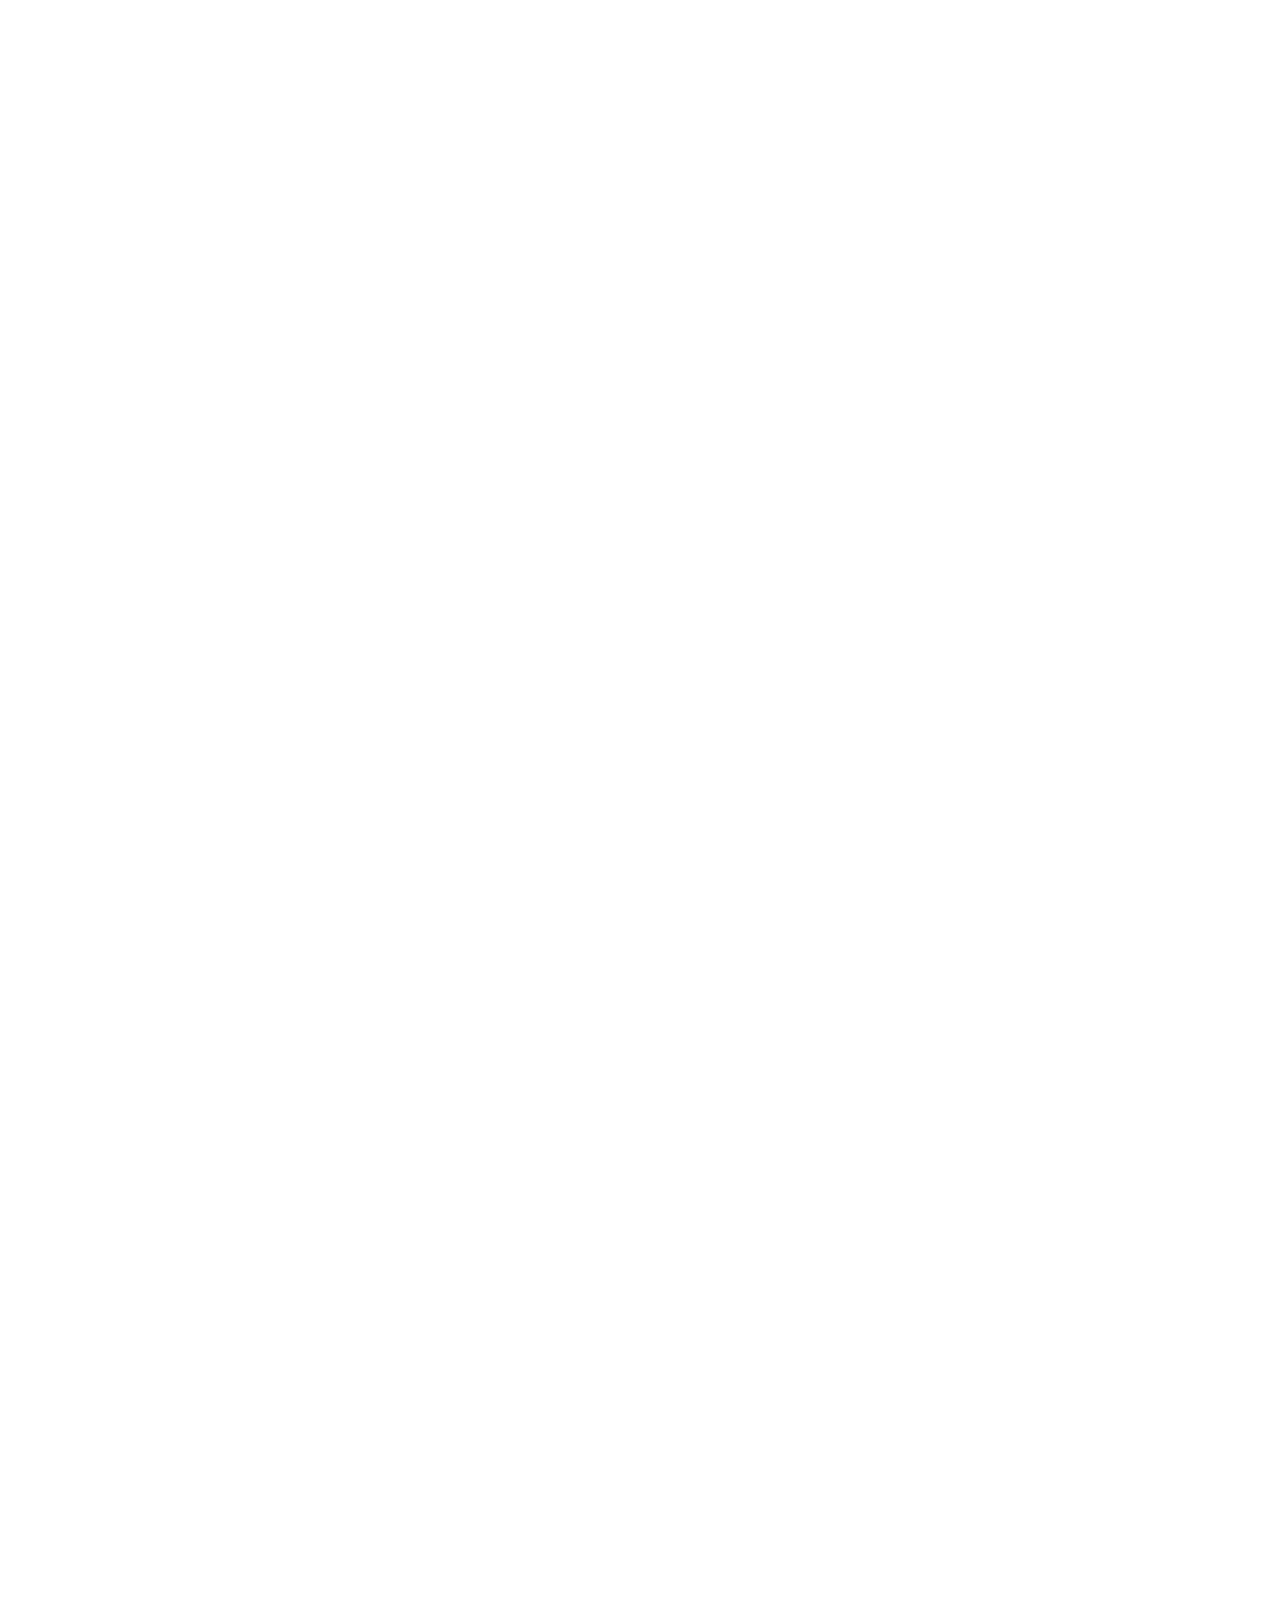
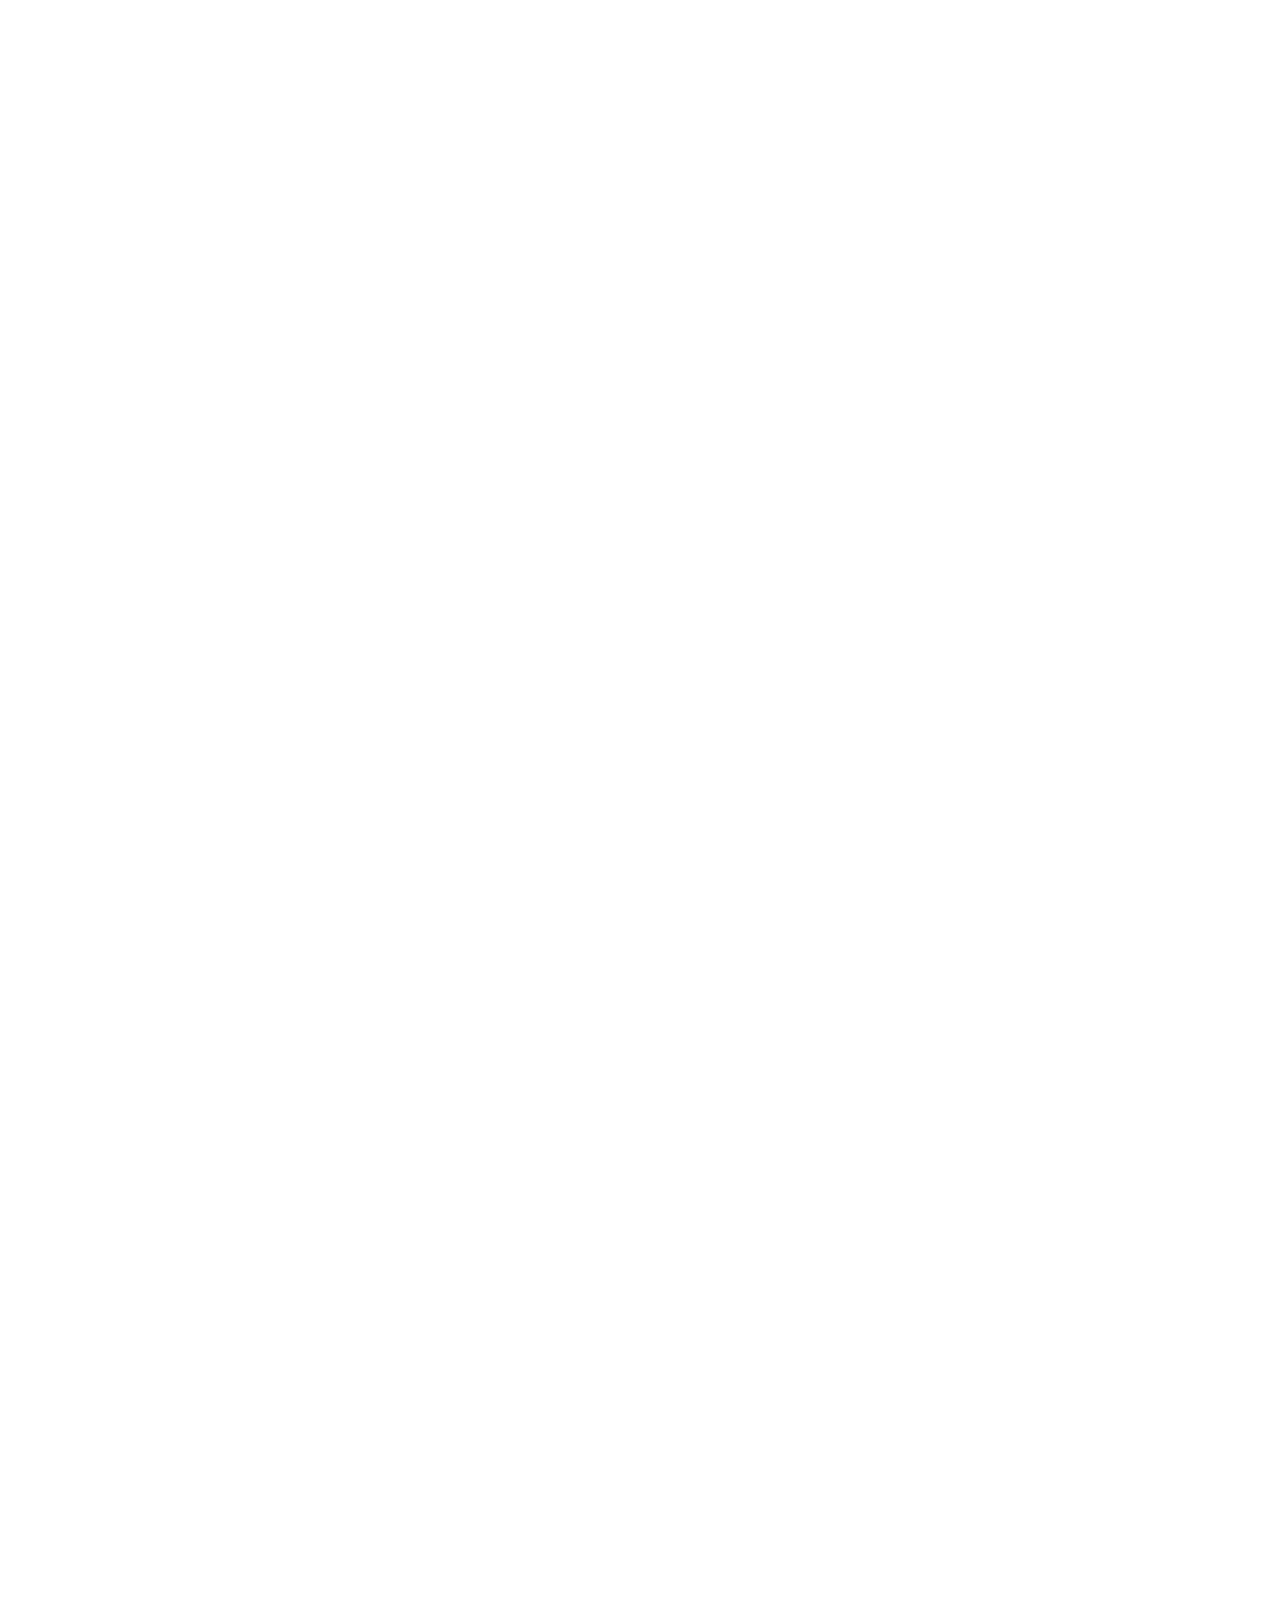
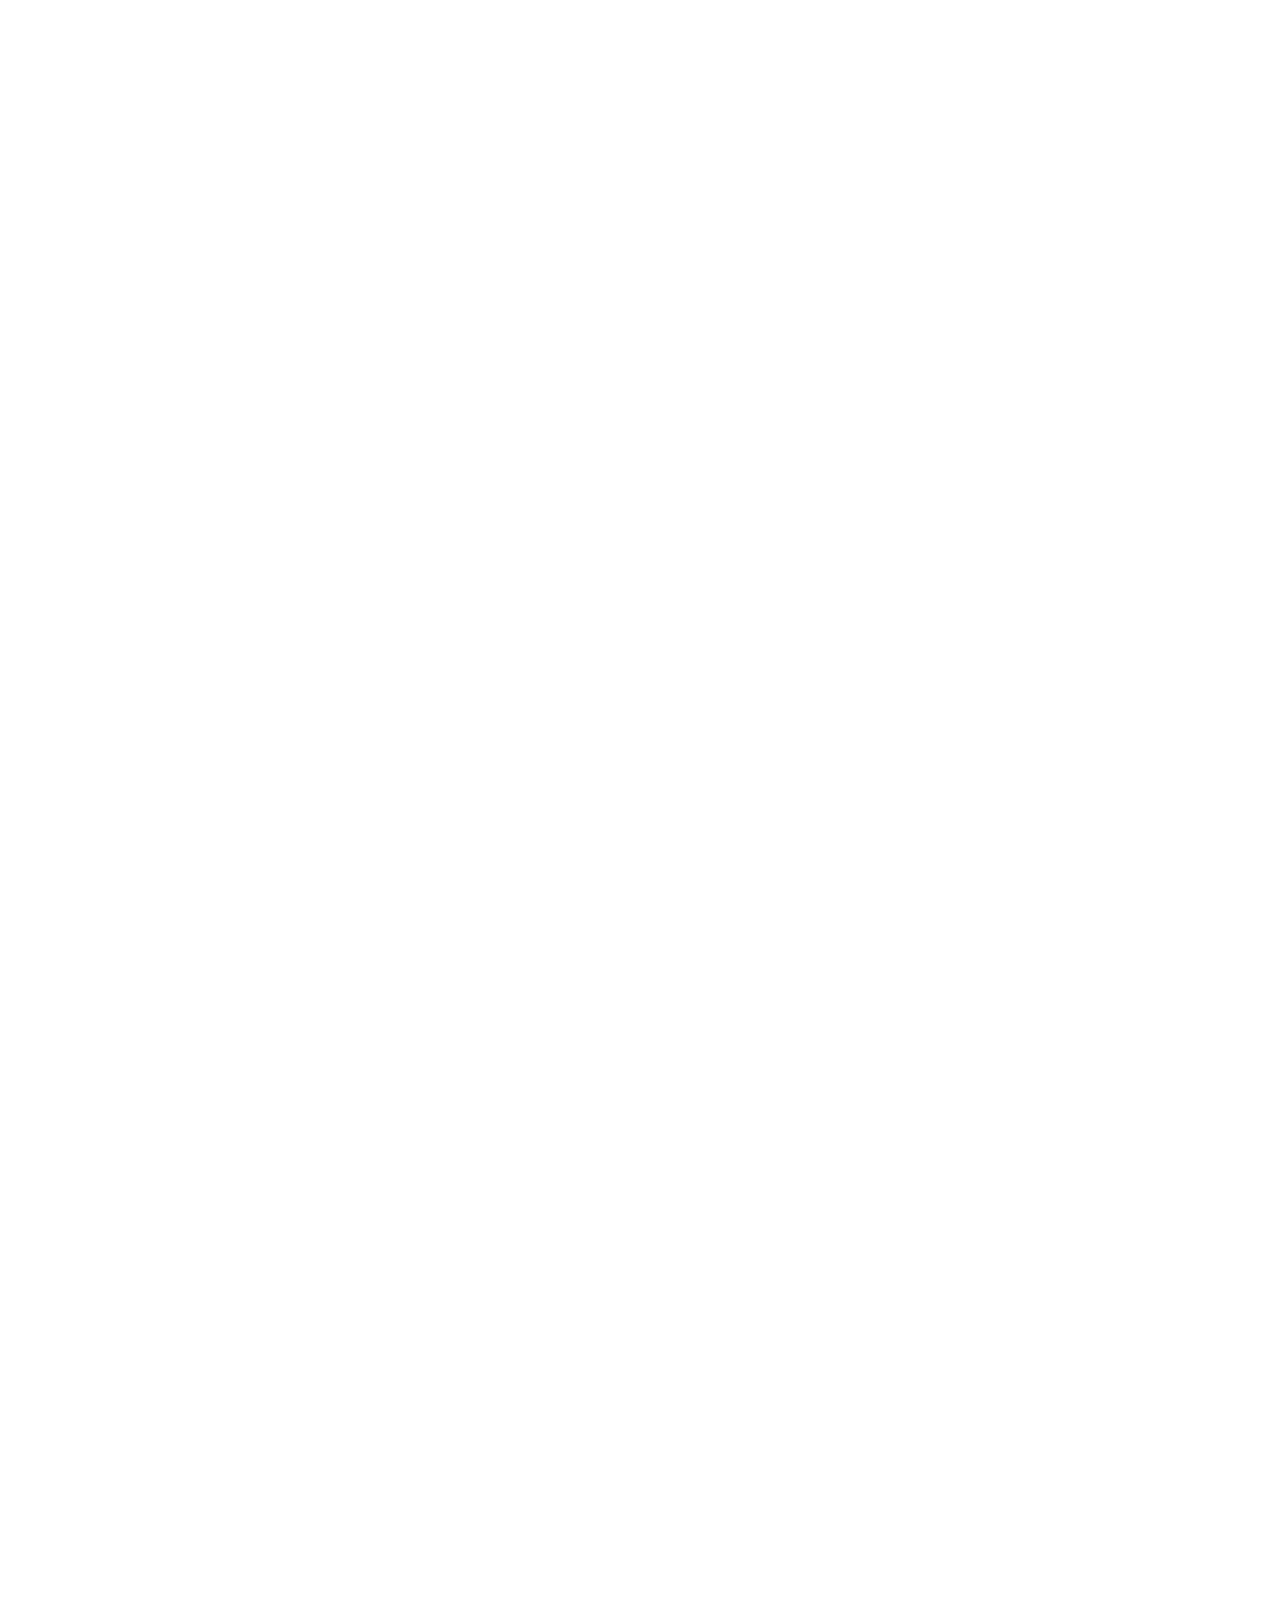
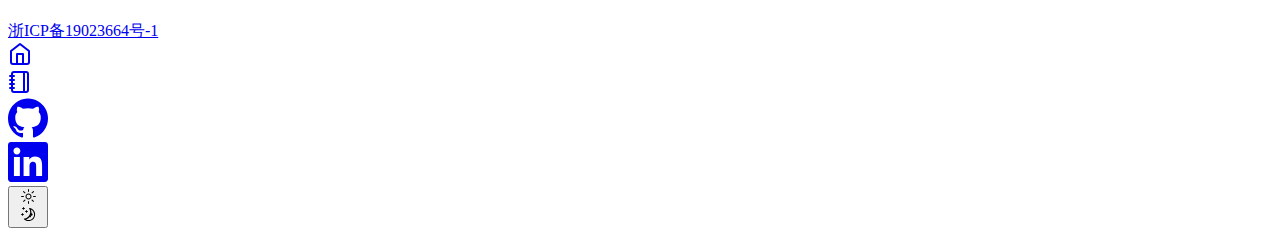
==== commit 4f41aae0: "fix: change 2017" ====
--- a/index.html
+++ b/index.html
@@ -1,2 +1,9 @@
-<!DOCTYPE html><html lang="en"><head><meta charSet="utf-8"/><meta name="viewport" content="width=device-width, initial-scale=1"/><link rel="preload" href="/next/static/media/a34f9d1faa5f3315-s.p.woff2" as="font" crossorigin="" type="font/woff2"/><link rel="preload" as="image" href="/kieocr.png"/><link rel="preload" as="image" href="/nice_axios.png"/><link rel="preload" as="image" href="/pinvo.png"/><link rel="stylesheet" href="/next/static/css/221a288b464bb162.css" data-precedence="next"/><link rel="preload" as="script" fetchPriority="low" href="/next/static/chunks/webpack-e7187db792d52e91.js"/><script src="/next/static/chunks/67cfe1a8-1e0b14605a3aca8a.js" async=""></script><script src="/next/static/chunks/221-234395c2f1e75a10.js" async=""></script><script src="/next/static/chunks/main-app-484fb1946415d3c2.js" async=""></script><script src="/next/static/chunks/137-8e9d12a7fe4ccda4.js" async=""></script><script src="/next/static/chunks/584-7be2d28e92522751.js" async=""></script><script src="/next/static/chunks/app/page-fade477aa46fc6e7.js" async=""></script><script src="/next/static/chunks/84fbfe7f-d8111a4d3a42e4a8.js" async=""></script><script src="/next/static/chunks/557-1ed164cae54f3c0f.js" async=""></script><script src="/next/static/chunks/app/layout-a6ed0337a5e8078c.js" async=""></script><title>Django</title><meta name="description" content="I am a frontend engineer, I enjoy exploring new technologies and making friends."/><meta name="robots" content="index, follow"/><meta name="googlebot" content="index, follow, max-video-preview:-1, max-image-preview:large, max-snippet:-1"/><meta property="og:title" content="Django"/><meta property="og:description" content="I am a frontend engineer, I enjoy exploring new technologies and making friends."/><meta property="og:url" content="http://me.djangofreeman.com"/><meta property="og:site_name" content="Django&#x27;s Profile"/><meta property="og:locale" content="en_US"/><meta property="og:type" content="website"/><meta name="twitter:card" content="summary_large_image"/><meta name="twitter:title" content="Django"/><meta name="twitter:description" content="I am a frontend engineer, I enjoy exploring new technologies and making friends."/><link rel="icon" href="/favicon.ico" type="image/x-icon" sizes="16x16"/><meta name="next-size-adjust"/><script src="/next/static/chunks/polyfills-78c92fac7aa8fdd8.js" noModule=""></script></head><body class="min-h-screen bg-background font-sans antialiased max-w-3xl mx-auto py-12 sm:py-24 px-6 __variable_36bd41"><script>!function(){try{var d=document.documentElement,c=d.classList;c.remove('light','dark');var e=localStorage.getItem('theme');if('system'===e||(!e&&false)){var t='(prefers-color-scheme: dark)',m=window.matchMedia(t);if(m.media!==t||m.matches){d.style.colorScheme = 'dark';c.add('dark')}else{d.style.colorScheme = 'light';c.add('light')}}else if(e){c.add(e|| '')}else{c.add('light')}if(e==='light'||e==='dark'||!e)d.style.colorScheme=e||'light'}catch(e){}}()</script><main class="flex flex-col min-h-[100dvh] space-y-10"><section id="hero"><div class="mx-auto w-full max-w-3xl space-y-8"><div class="gap-2 flex justify-between"><div class="flex-col flex flex-1 space-y-1.5"><div class="flex"><span class="inline-block text-3xl font-bold tracking-tighter sm:text-5xl xl:text-6xl/none" style="opacity:0;filter:blur(8px);transform:translateY(8px) translateZ(0)">Hi, I&#x27;m Django 👋</span></div><div class="flex"><span class="inline-block max-w-[600px] md:text-xl" style="opacity:0;filter:blur(8px);transform:translateY(8px) translateZ(0)">I am a frontend engineer, I enjoy exploring new technologies and making friends.</span></div></div><div style="opacity:0;filter:blur(6px);transform:translateY(6px) translateZ(0)"><span class="relative flex shrink-0 overflow-hidden rounded-full size-28 border"><span class="flex h-full w-full items-center justify-center rounded-full bg-muted">DJ</span></span></div></div></div></section><section id="about"><div style="opacity:0;filter:blur(6px);transform:translateY(6px) translateZ(0)"><h2 class="text-xl font-bold">About</h2></div><div style="opacity:0;filter:blur(6px);transform:translateY(6px) translateZ(0)"><div class="prose max-w-full text-pretty font-sans text-sm text-muted-foreground dark:prose-invert"><p>In 2016, I embarked on my journey in game development and successfully created several games over the years. Currently, I am deeply immersed in front-end development, where I am committed to continuously enhancing my software development skills. My goal is to delve into various technologies and explore the ultimate possibilities that the future holds.
-2016年，我踏入游戏开发领域，在几年间成功开发过多款游戏。如今，我深耕于前端领域，并将持续提高各项软件开发技术，探索未来的更多可能性。</p></div></div></section><section id="work"><div class="flex min-h-0 flex-col gap-y-3"><div style="opacity:0;filter:blur(6px);transform:translateY(6px) translateZ(0)"><h2 class="text-xl font-bold">Work Experience</h2></div><div style="opacity:0;filter:blur(6px);transform:translateY(6px) translateZ(0)"><a class="block cursor-pointer" href="https://normal.works/"><div class="rounded-lg bg-card text-card-foreground flex"><div class="flex-none"><span class="relative flex shrink-0 overflow-hidden rounded-full border size-12 m-auto bg-muted-background dark:bg-foreground"><span class="flex h-full w-full items-center justify-center rounded-full bg-muted">N</span></span></div><div class="flex-grow ml-4 items-center flex-col group"><div class="flex flex-col"><div class="flex items-center justify-between gap-x-2 text-base"><h3 class="inline-flex items-center justify-center font-semibold leading-none text-xs sm:text-sm">Normal Works Ltd<span class="inline-flex gap-x-1"></span><svg xmlns="http://www.w3.org/2000/svg" width="24" height="24" viewBox="0 0 24 24" fill="none" stroke="currentColor" stroke-width="2" stroke-linecap="round" stroke-linejoin="round" class="lucide lucide-chevron-right size-4 translate-x-0 transform opacity-0 transition-all duration-300 ease-out group-hover:translate-x-1 group-hover:opacity-100 rotate-0"><path d="m9 18 6-6-6-6"></path></svg></h3><div class="text-xs sm:text-sm tabular-nums text-muted-foreground text-right">2021 - Now</div></div><div class="font-sans text-xs">Software Engineer</div></div><div class="mt-2 text-xs sm:text-sm" style="opacity:0;height:0px">在这里，我们开展了一系列引人入胜的项目。我们推出了面向消费者的“创作者”社交平台——“小磁场”，同时还打造了面向金融市场的创新产品——Pinvo。</div></div></div></a></div><div style="opacity:0;filter:blur(6px);transform:translateY(6px) translateZ(0)"><a class="block cursor-pointer" href="#"><div class="rounded-lg bg-card text-card-foreground flex"><div class="flex-none"><span class="relative flex shrink-0 overflow-hidden rounded-full border size-12 m-auto bg-muted-background dark:bg-foreground"><span class="flex h-full w-full items-center justify-center rounded-full bg-muted">杭</span></span></div><div class="flex-grow ml-4 items-center flex-col group"><div class="flex flex-col"><div class="flex items-center justify-between gap-x-2 text-base"><h3 class="inline-flex items-center justify-center font-semibold leading-none text-xs sm:text-sm">杭州快驰科技有限公司<span class="inline-flex gap-x-1"></span><svg xmlns="http://www.w3.org/2000/svg" width="24" height="24" viewBox="0 0 24 24" fill="none" stroke="currentColor" stroke-width="2" stroke-linecap="round" stroke-linejoin="round" class="lucide lucide-chevron-right size-4 translate-x-0 transform opacity-0 transition-all duration-300 ease-out group-hover:translate-x-1 group-hover:opacity-100 rotate-0"><path d="m9 18 6-6-6-6"></path></svg></h3><div class="text-xs sm:text-sm tabular-nums text-muted-foreground text-right">2020 - 2021</div></div><div class="font-sans text-xs">Senior Front-End Engineer</div></div><div class="mt-2 text-xs sm:text-sm" style="opacity:0;height:0px">我在快货运项目中，负责了多个关键模块的开发与架构设计。首先，在网络货运平台方面，我使用Vue3搭建了底层架构，并结合Vue2作为子应用框架，通过qiankun搭建了微前端基础架构，尽管由于实现隔离采用了with导致性能有所下降，但这是接入成本的一部分。我还编写了Webpack4插件，实现了子应用的配置化路由，并手动加载子应用；同时，开发了粘性事件系统，用于服务间的通信。此外，我编写了子应用接入能力库“spa”，使得子项目可以一键接入并获得主应用的能力，并开发了主应用的MicroApp组件，实现了子应用的组件化，支持同屏多个子应用的展示。在快货运官网项目中，我使用Nuxt.js进行服务端渲染，开发了高性能的官网，并采用Tailwindcss作为样式开发标准，实现了响应式布局，适配手机和PC双端，同时使用了Animation.css作为动画库。最后，在快货运图传系统中，我使用Vue3作为前端开发框架，NestJS作为后端开发框架，采用Redis作为数据缓存，MySQL作为数据持久化方案，并通过Docker镜像容器进行部署，对接OSS API完成了对文件图片的管理。</div></div></div></a></div><div style="opacity:0;filter:blur(6px);transform:translateY(6px) translateZ(0)"><a class="block cursor-pointer" href="#"><div class="rounded-lg bg-card text-card-foreground flex"><div class="flex-none"><span class="relative flex shrink-0 overflow-hidden rounded-full border size-12 m-auto bg-muted-background dark:bg-foreground"><span class="flex h-full w-full items-center justify-center rounded-full bg-muted">边</span></span></div><div class="flex-grow ml-4 items-center flex-col group"><div class="flex flex-col"><div class="flex items-center justify-between gap-x-2 text-base"><h3 class="inline-flex items-center justify-center font-semibold leading-none text-xs sm:text-sm">边锋老友(杭州)科技有限公司<span class="inline-flex gap-x-1"></span><svg xmlns="http://www.w3.org/2000/svg" width="24" height="24" viewBox="0 0 24 24" fill="none" stroke="currentColor" stroke-width="2" stroke-linecap="round" stroke-linejoin="round" class="lucide lucide-chevron-right size-4 translate-x-0 transform opacity-0 transition-all duration-300 ease-out group-hover:translate-x-1 group-hover:opacity-100 rotate-0"><path d="m9 18 6-6-6-6"></path></svg></h3><div class="text-xs sm:text-sm tabular-nums text-muted-foreground text-right">2018 - 2020</div></div><div class="font-sans text-xs">Senior Front-End Engineer</div></div><div class="mt-2 text-xs sm:text-sm" style="opacity:0;height:0px">我使用Cocos引擎构建了前端游戏框架，并创新性地实现了热更新功能，通过Vue的MVVM思想优化了游戏架构，提升了组件的灵活性和双向绑定能力。同时，我运用FairyGUI的编程思想，开发了TS注释模式的动态创建组件系统，进一步增强了系统的灵活性。在Flutter混编App（夺多多、小狮子浏览器）项目中，我从零搭建了前端App框架，通过Stream优化了State的管理和局部刷新，并设计了防抖、节流机制以提升App性能。在Vue小程序（彼岸排行）项目中，我选择了uniApp跨平台开发框架，并使用Golang和Gin框架开发了后台服务，利用Redis作为缓存提高了服务端运行效率，并通过Mysql进行持久化操作。</div></div></div></a></div></div></section><section id="skills"><div class="flex min-h-0 flex-col gap-y-3"><div style="opacity:0;filter:blur(6px);transform:translateY(6px) translateZ(0)"><h2 class="text-xl font-bold">Skills</h2></div><div class="flex flex-wrap gap-1"><div style="opacity:0;filter:blur(6px);transform:translateY(6px) translateZ(0)"><div class="inline-flex items-center rounded-md border px-2.5 py-0.5 text-xs font-semibold transition-colors focus:outline-none focus:ring-2 focus:ring-ring focus:ring-offset-2 border-transparent bg-primary text-primary-foreground shadow hover:bg-primary/80">React</div></div><div style="opacity:0;filter:blur(6px);transform:translateY(6px) translateZ(0)"><div class="inline-flex items-center rounded-md border px-2.5 py-0.5 text-xs font-semibold transition-colors focus:outline-none focus:ring-2 focus:ring-ring focus:ring-offset-2 border-transparent bg-primary text-primary-foreground shadow hover:bg-primary/80">Vue</div></div><div style="opacity:0;filter:blur(6px);transform:translateY(6px) translateZ(0)"><div class="inline-flex items-center rounded-md border px-2.5 py-0.5 text-xs font-semibold transition-colors focus:outline-none focus:ring-2 focus:ring-ring focus:ring-offset-2 border-transparent bg-primary text-primary-foreground shadow hover:bg-primary/80">Nuxt.js</div></div><div style="opacity:0;filter:blur(6px);transform:translateY(6px) translateZ(0)"><div class="inline-flex items-center rounded-md border px-2.5 py-0.5 text-xs font-semibold transition-colors focus:outline-none focus:ring-2 focus:ring-ring focus:ring-offset-2 border-transparent bg-primary text-primary-foreground shadow hover:bg-primary/80">Next.js</div></div><div style="opacity:0;filter:blur(6px);transform:translateY(6px) translateZ(0)"><div class="inline-flex items-center rounded-md border px-2.5 py-0.5 text-xs font-semibold transition-colors focus:outline-none focus:ring-2 focus:ring-ring focus:ring-offset-2 border-transparent bg-primary text-primary-foreground shadow hover:bg-primary/80">Typescript</div></div><div style="opacity:0;filter:blur(6px);transform:translateY(6px) translateZ(0)"><div class="inline-flex items-center rounded-md border px-2.5 py-0.5 text-xs font-semibold transition-colors focus:outline-none focus:ring-2 focus:ring-ring focus:ring-offset-2 border-transparent bg-primary text-primary-foreground shadow hover:bg-primary/80">Node.js</div></div><div style="opacity:0;filter:blur(6px);transform:translateY(6px) translateZ(0)"><div class="inline-flex items-center rounded-md border px-2.5 py-0.5 text-xs font-semibold transition-colors focus:outline-none focus:ring-2 focus:ring-ring focus:ring-offset-2 border-transparent bg-primary text-primary-foreground shadow hover:bg-primary/80">Python</div></div><div style="opacity:0;filter:blur(6px);transform:translateY(6px) translateZ(0)"><div class="inline-flex items-center rounded-md border px-2.5 py-0.5 text-xs font-semibold transition-colors focus:outline-none focus:ring-2 focus:ring-ring focus:ring-offset-2 border-transparent bg-primary text-primary-foreground shadow hover:bg-primary/80">Docker</div></div><div style="opacity:0;filter:blur(6px);transform:translateY(6px) translateZ(0)"><div class="inline-flex items-center rounded-md border px-2.5 py-0.5 text-xs font-semibold transition-colors focus:outline-none focus:ring-2 focus:ring-ring focus:ring-offset-2 border-transparent bg-primary text-primary-foreground shadow hover:bg-primary/80">Cocos Creator</div></div></div></div></section><section id="projects"><div class="space-y-12 w-full py-12"><div style="opacity:0;filter:blur(6px);transform:translateY(6px) translateZ(0)"><div class="flex flex-col items-center justify-center space-y-4 text-center"><div class="space-y-2"><div class="inline-block rounded-lg bg-foreground text-background px-3 py-1 text-sm">My Projects</div><h2 class="text-3xl font-bold tracking-tighter sm:text-5xl">Check out my latest work</h2><p class="text-muted-foreground md:text-xl/relaxed lg:text-base/relaxed xl:text-xl/relaxed">I&#x27;ve worked on a variety of projects, from simple websites to complex web applications. Here are a few of my favorites.</p></div></div></div><div class="grid grid-cols-1 gap-3 sm:grid-cols-2 max-w-[800px] mx-auto"><div style="opacity:0;filter:blur(6px);transform:translateY(6px) translateZ(0)"><div class="rounded-lg bg-card text-card-foreground flex flex-col overflow-hidden border hover:shadow-lg transition-all duration-300 ease-out h-full"><a class="block cursor-pointer" href="http://kieocr.com"><img src="/kieocr.png" alt="Kie Ocr" width="500" height="300" class="h-40 w-full overflow-hidden object-cover object-top"/></a><div class="flex flex-col px-2"><div class="space-y-1"><h3 class="font-semibold tracking-tight mt-1 text-base">Kie Ocr</h3><time class="font-sans text-xs">2024 - 2024</time><div class="hidden font-sans text-xs underline print:visible"></div><div class="prose max-w-full text-pretty font-sans text-xs text-muted-foreground dark:prose-invert"><p>AI-based OCR technology can train more accurate OCR models, thereby improving OCR recognition accuracy and precision. This is because AI can process more data and can use machine learning algorithms and deep learning models to automatically optimize OCR models.</p></div></div></div><div class="text-pretty font-sans text-sm text-muted-foreground mt-auto flex flex-col px-2"><div class="mt-2 flex flex-wrap gap-1"><div class="inline-flex items-center rounded-md border font-semibold transition-colors focus:outline-none focus:ring-2 focus:ring-ring focus:ring-offset-2 border-transparent bg-secondary text-secondary-foreground hover:bg-secondary/80 px-1 py-0 text-[10px]">Nuxt.js</div><div class="inline-flex items-center rounded-md border font-semibold transition-colors focus:outline-none focus:ring-2 focus:ring-ring focus:ring-offset-2 border-transparent bg-secondary text-secondary-foreground hover:bg-secondary/80 px-1 py-0 text-[10px]">Naive Ui</div><div class="inline-flex items-center rounded-md border font-semibold transition-colors focus:outline-none focus:ring-2 focus:ring-ring focus:ring-offset-2 border-transparent bg-secondary text-secondary-foreground hover:bg-secondary/80 px-1 py-0 text-[10px]">Typescript</div><div class="inline-flex items-center rounded-md border font-semibold transition-colors focus:outline-none focus:ring-2 focus:ring-ring focus:ring-offset-2 border-transparent bg-secondary text-secondary-foreground hover:bg-secondary/80 px-1 py-0 text-[10px]">MySQL</div><div class="inline-flex items-center rounded-md border font-semibold transition-colors focus:outline-none focus:ring-2 focus:ring-ring focus:ring-offset-2 border-transparent bg-secondary text-secondary-foreground hover:bg-secondary/80 px-1 py-0 text-[10px]">Prisma</div><div class="inline-flex items-center rounded-md border font-semibold transition-colors focus:outline-none focus:ring-2 focus:ring-ring focus:ring-offset-2 border-transparent bg-secondary text-secondary-foreground hover:bg-secondary/80 px-1 py-0 text-[10px]">TailwindCSS</div></div></div><div class="flex items-center pt-2 px-2 pb-2"><div class="flex flex-row flex-wrap items-start gap-1"><a target="_blank" href="http://kieocr.com"><div class="items-center rounded-md border font-semibold transition-colors focus:outline-none focus:ring-2 focus:ring-ring focus:ring-offset-2 border-transparent bg-primary text-primary-foreground shadow hover:bg-primary/80 flex gap-2 px-2 py-1 text-[10px]"><svg xmlns="http://www.w3.org/2000/svg" width="24" height="24" viewBox="0 0 24 24" fill="none" stroke="currentColor" stroke-width="2" stroke-linecap="round" stroke-linejoin="round" class="lucide lucide-globe size-3"><circle cx="12" cy="12" r="10"></circle><path d="M12 2a14.5 14.5 0 0 0 0 20 14.5 14.5 0 0 0 0-20"></path><path d="M2 12h20"></path></svg>Website</div></a></div></div></div></div><div style="opacity:0;filter:blur(6px);transform:translateY(6px) translateZ(0)"><div class="rounded-lg bg-card text-card-foreground flex flex-col overflow-hidden border hover:shadow-lg transition-all duration-300 ease-out h-full"><a class="block cursor-pointer" href="http://yc.djangofreeman.com"><img src="/nice_axios.png" alt="Nice Axios" width="500" height="300" class="h-40 w-full overflow-hidden object-cover object-top"/></a><div class="flex flex-col px-2"><div class="space-y-1"><h3 class="font-semibold tracking-tight mt-1 text-base">Nice Axios</h3><time class="font-sans text-xs">2023 - 2024</time><div class="hidden font-sans text-xs underline print:visible"></div><div class="prose max-w-full text-pretty font-sans text-xs text-muted-foreground dark:prose-invert"><p>NiceAxios 是一个功能强大的库，它旨在为开发者提供一个更灵活、易扩展的方式来使用 Axios，一个广泛使用的基于 Promise 的 HTTP 客户端。通过利用&quot;洋葱模型&quot;（例如著名的 Koa 服务器就是使用了这个模型）构建的插件系统，NiceAxios 为 Axios 请求流程提供了一种切面编程的方法，从而让开发者能够以模块化的方式拦截请求和响应，注入自定义逻辑或功能，以及重新定义请求的行为。</p></div></div></div><div class="text-pretty font-sans text-sm text-muted-foreground mt-auto flex flex-col px-2"><div class="mt-2 flex flex-wrap gap-1"><div class="inline-flex items-center rounded-md border font-semibold transition-colors focus:outline-none focus:ring-2 focus:ring-ring focus:ring-offset-2 border-transparent bg-secondary text-secondary-foreground hover:bg-secondary/80 px-1 py-0 text-[10px]">Node.js</div><div class="inline-flex items-center rounded-md border font-semibold transition-colors focus:outline-none focus:ring-2 focus:ring-ring focus:ring-offset-2 border-transparent bg-secondary text-secondary-foreground hover:bg-secondary/80 px-1 py-0 text-[10px]">Axios</div><div class="inline-flex items-center rounded-md border font-semibold transition-colors focus:outline-none focus:ring-2 focus:ring-ring focus:ring-offset-2 border-transparent bg-secondary text-secondary-foreground hover:bg-secondary/80 px-1 py-0 text-[10px]">Typescript</div><div class="inline-flex items-center rounded-md border font-semibold transition-colors focus:outline-none focus:ring-2 focus:ring-ring focus:ring-offset-2 border-transparent bg-secondary text-secondary-foreground hover:bg-secondary/80 px-1 py-0 text-[10px]">Swagger</div></div></div><div class="flex items-center pt-2 px-2 pb-2"><div class="flex flex-row flex-wrap items-start gap-1"><a target="_blank" href="http://yc.djangofreeman.com"><div class="items-center rounded-md border font-semibold transition-colors focus:outline-none focus:ring-2 focus:ring-ring focus:ring-offset-2 border-transparent bg-primary text-primary-foreground shadow hover:bg-primary/80 flex gap-2 px-2 py-1 text-[10px]"><svg xmlns="http://www.w3.org/2000/svg" width="24" height="24" viewBox="0 0 24 24" fill="none" stroke="currentColor" stroke-width="2" stroke-linecap="round" stroke-linejoin="round" class="lucide lucide-globe size-3"><circle cx="12" cy="12" r="10"></circle><path d="M12 2a14.5 14.5 0 0 0 0 20 14.5 14.5 0 0 0 0-20"></path><path d="M2 12h20"></path></svg>Website</div></a><a target="_blank" href="https://github.com/sixdjango/nice-axios"><div class="items-center rounded-md border font-semibold transition-colors focus:outline-none focus:ring-2 focus:ring-ring focus:ring-offset-2 border-transparent bg-primary text-primary-foreground shadow hover:bg-primary/80 flex gap-2 px-2 py-1 text-[10px]"><svg viewBox="0 0 438.549 438.549" class="size-3"><path fill="currentColor" d="M409.132 114.573c-19.608-33.596-46.205-60.194-79.798-79.8-33.598-19.607-70.277-29.408-110.063-29.408-39.781 0-76.472 9.804-110.063 29.408-33.596 19.605-60.192 46.204-79.8 79.8C9.803 148.168 0 184.854 0 224.63c0 47.78 13.94 90.745 41.827 128.906 27.884 38.164 63.906 64.572 108.063 79.227 5.14.954 8.945.283 11.419-1.996 2.475-2.282 3.711-5.14 3.711-8.562 0-.571-.049-5.708-.144-15.417a2549.81 2549.81 0 01-.144-25.406l-6.567 1.136c-4.187.767-9.469 1.092-15.846 1-6.374-.089-12.991-.757-19.842-1.999-6.854-1.231-13.229-4.086-19.13-8.559-5.898-4.473-10.085-10.328-12.56-17.556l-2.855-6.57c-1.903-4.374-4.899-9.233-8.992-14.559-4.093-5.331-8.232-8.945-12.419-10.848l-1.999-1.431c-1.332-.951-2.568-2.098-3.711-3.429-1.142-1.331-1.997-2.663-2.568-3.997-.572-1.335-.098-2.43 1.427-3.289 1.525-.859 4.281-1.276 8.28-1.276l5.708.853c3.807.763 8.516 3.042 14.133 6.851 5.614 3.806 10.229 8.754 13.846 14.842 4.38 7.806 9.657 13.754 15.846 17.847 6.184 4.093 12.419 6.136 18.699 6.136 6.28 0 11.704-.476 16.274-1.423 4.565-.952 8.848-2.383 12.847-4.285 1.713-12.758 6.377-22.559 13.988-29.41-10.848-1.14-20.601-2.857-29.264-5.14-8.658-2.286-17.605-5.996-26.835-11.14-9.235-5.137-16.896-11.516-22.985-19.126-6.09-7.614-11.088-17.61-14.987-29.979-3.901-12.374-5.852-26.648-5.852-42.826 0-23.035 7.52-42.637 22.557-58.817-7.044-17.318-6.379-36.732 1.997-58.24 5.52-1.715 13.706-.428 24.554 3.853 10.85 4.283 18.794 7.952 23.84 10.994 5.046 3.041 9.089 5.618 12.135 7.708 17.705-4.947 35.976-7.421 54.818-7.421s37.117 2.474 54.823 7.421l10.849-6.849c7.419-4.57 16.18-8.758 26.262-12.565 10.088-3.805 17.802-4.853 23.134-3.138 8.562 21.509 9.325 40.922 2.279 58.24 15.036 16.18 22.559 35.787 22.559 58.817 0 16.178-1.958 30.497-5.853 42.966-3.9 12.471-8.941 22.457-15.125 29.979-6.191 7.521-13.901 13.85-23.131 18.986-9.232 5.14-18.182 8.85-26.84 11.136-8.662 2.286-18.415 4.004-29.263 5.146 9.894 8.562 14.842 22.077 14.842 40.539v60.237c0 3.422 1.19 6.279 3.572 8.562 2.379 2.279 6.136 2.95 11.276 1.995 44.163-14.653 80.185-41.062 108.068-79.226 27.88-38.161 41.825-81.126 41.825-128.906-.01-39.771-9.818-76.454-29.414-110.049z"></path></svg>Source</div></a></div></div></div></div><div style="opacity:0;filter:blur(6px);transform:translateY(6px) translateZ(0)"><div class="rounded-lg bg-card text-card-foreground flex flex-col overflow-hidden border hover:shadow-lg transition-all duration-300 ease-out h-full"><a class="block cursor-pointer" href="https://pinvo.ai"><img src="/pinvo.png" alt="Pinvo" width="500" height="300" class="h-40 w-full overflow-hidden object-cover object-top"/></a><div class="flex flex-col px-2"><div class="space-y-1"><h3 class="font-semibold tracking-tight mt-1 text-base">Pinvo</h3><time class="font-sans text-xs">2023 - 2024</time><div class="hidden font-sans text-xs underline print:visible"></div><div class="prose max-w-full text-pretty font-sans text-xs text-muted-foreground dark:prose-invert"><p>Pinvo is your all-in-one bookkeeping solution that combines AI+Experts to provide you with a real end-to-end bookkeeping solution. Pinvo&#x27;s AI automates reconciliation, document collection and client communication, whist the expert bookkeepers ensure accuracy and handle the rest.</p></div></div></div><div class="text-pretty font-sans text-sm text-muted-foreground mt-auto flex flex-col px-2"><div class="mt-2 flex flex-wrap gap-1"><div class="inline-flex items-center rounded-md border font-semibold transition-colors focus:outline-none focus:ring-2 focus:ring-ring focus:ring-offset-2 border-transparent bg-secondary text-secondary-foreground hover:bg-secondary/80 px-1 py-0 text-[10px]">Next.js</div><div class="inline-flex items-center rounded-md border font-semibold transition-colors focus:outline-none focus:ring-2 focus:ring-ring focus:ring-offset-2 border-transparent bg-secondary text-secondary-foreground hover:bg-secondary/80 px-1 py-0 text-[10px]">Typescript</div><div class="inline-flex items-center rounded-md border font-semibold transition-colors focus:outline-none focus:ring-2 focus:ring-ring focus:ring-offset-2 border-transparent bg-secondary text-secondary-foreground hover:bg-secondary/80 px-1 py-0 text-[10px]">TailwindCSS</div><div class="inline-flex items-center rounded-md border font-semibold transition-colors focus:outline-none focus:ring-2 focus:ring-ring focus:ring-offset-2 border-transparent bg-secondary text-secondary-foreground hover:bg-secondary/80 px-1 py-0 text-[10px]">Shadcn UI</div></div></div><div class="flex items-center pt-2 px-2 pb-2"><div class="flex flex-row flex-wrap items-start gap-1"><a target="_blank" href="https://pinvo.ai"><div class="items-center rounded-md border font-semibold transition-colors focus:outline-none focus:ring-2 focus:ring-ring focus:ring-offset-2 border-transparent bg-primary text-primary-foreground shadow hover:bg-primary/80 flex gap-2 px-2 py-1 text-[10px]"><svg xmlns="http://www.w3.org/2000/svg" width="24" height="24" viewBox="0 0 24 24" fill="none" stroke="currentColor" stroke-width="2" stroke-linecap="round" stroke-linejoin="round" class="lucide lucide-globe size-3"><circle cx="12" cy="12" r="10"></circle><path d="M12 2a14.5 14.5 0 0 0 0 20 14.5 14.5 0 0 0 0-20"></path><path d="M2 12h20"></path></svg>Website</div></a></div></div></div></div><div style="opacity:0;filter:blur(6px);transform:translateY(6px) translateZ(0)"><div class="rounded-lg bg-card text-card-foreground flex flex-col overflow-hidden border hover:shadow-lg transition-all duration-300 ease-out h-full"><a class="block cursor-pointer" href="https://pinvo.ai"><video src="/pinvo_app.mp4" autoPlay="" loop="" muted="" playsInline="" class="pointer-events-none mx-auto h-40 w-full object-cover object-top"></video></a><div class="flex flex-col px-2"><div class="space-y-1"><h3 class="font-semibold tracking-tight mt-1 text-base">Pinvo App</h3><time class="font-sans text-xs">2023 - 2024</time><div class="hidden font-sans text-xs underline print:visible"></div><div class="prose max-w-full text-pretty font-sans text-xs text-muted-foreground dark:prose-invert"><p>Using Flutter cross-platform technology, high-performance apps are provided for both iOS and Android, along with native capabilities such as camera and Bluetooth.</p></div></div></div><div class="text-pretty font-sans text-sm text-muted-foreground mt-auto flex flex-col px-2"><div class="mt-2 flex flex-wrap gap-1"><div class="inline-flex items-center rounded-md border font-semibold transition-colors focus:outline-none focus:ring-2 focus:ring-ring focus:ring-offset-2 border-transparent bg-secondary text-secondary-foreground hover:bg-secondary/80 px-1 py-0 text-[10px]">Flutter</div><div class="inline-flex items-center rounded-md border font-semibold transition-colors focus:outline-none focus:ring-2 focus:ring-ring focus:ring-offset-2 border-transparent bg-secondary text-secondary-foreground hover:bg-secondary/80 px-1 py-0 text-[10px]">Bloc</div><div class="inline-flex items-center rounded-md border font-semibold transition-colors focus:outline-none focus:ring-2 focus:ring-ring focus:ring-offset-2 border-transparent bg-secondary text-secondary-foreground hover:bg-secondary/80 px-1 py-0 text-[10px]">Google Auth</div><div class="inline-flex items-center rounded-md border font-semibold transition-colors focus:outline-none focus:ring-2 focus:ring-ring focus:ring-offset-2 border-transparent bg-secondary text-secondary-foreground hover:bg-secondary/80 px-1 py-0 text-[10px]">Firebase</div><div class="inline-flex items-center rounded-md border font-semibold transition-colors focus:outline-none focus:ring-2 focus:ring-ring focus:ring-offset-2 border-transparent bg-secondary text-secondary-foreground hover:bg-secondary/80 px-1 py-0 text-[10px]">Dart</div></div></div><div class="flex items-center pt-2 px-2 pb-2"><div class="flex flex-row flex-wrap items-start gap-1"><a target="_blank" href="https://pinvo.ai"><div class="items-center rounded-md border font-semibold transition-colors focus:outline-none focus:ring-2 focus:ring-ring focus:ring-offset-2 border-transparent bg-primary text-primary-foreground shadow hover:bg-primary/80 flex gap-2 px-2 py-1 text-[10px]"><svg xmlns="http://www.w3.org/2000/svg" width="24" height="24" viewBox="0 0 24 24" fill="none" stroke="currentColor" stroke-width="2" stroke-linecap="round" stroke-linejoin="round" class="lucide lucide-globe size-3"><circle cx="12" cy="12" r="10"></circle><path d="M12 2a14.5 14.5 0 0 0 0 20 14.5 14.5 0 0 0 0-20"></path><path d="M2 12h20"></path></svg>Website</div></a></div></div></div></div></div></div></section><section id="contact"><div class="grid items-center justify-center gap-4 px-4 text-center md:px-6 w-full py-12"><div style="opacity:0;filter:blur(6px);transform:translateY(6px) translateZ(0)"><div class="space-y-3"><div class="inline-block rounded-lg bg-foreground text-background px-3 py-1 text-sm">Contact</div><h2 class="text-3xl font-bold tracking-tighter sm:text-5xl">Get in Touch</h2><p class="mx-auto max-w-[600px] text-muted-foreground md:text-xl/relaxed lg:text-base/relaxed xl:text-xl/relaxed">If you have any questions, please contact me via<!-- --> <a class="text-blue-500 hover:underline" href="mailto:six.django@gmail.com">email.</a> <!-- -->I will reply to your message promptly. Thank you.</p></div></div></div></section><section id="footer" class="flex justify-center py-4"><div class="backup-number"><a href="https://beian.miit.gov.cn/" target="_blank"> 浙ICP备19023664号-1 </a></div></section></main><div class="pointer-events-none fixed inset-x-0 bottom-0 z-30 mx-auto mb-4 flex origin-bottom h-full max-h-14"><div class="fixed bottom-0 inset-x-0 h-16 w-full bg-background to-transparent backdrop-blur-lg [-webkit-mask-image:linear-gradient(to_top,black,transparent)] dark:bg-background"></div><div class="w-max p-2 rounded-full border z-50 pointer-events-auto relative mx-auto flex min-h-full h-full items-center px-1 bg-background [box-shadow:0_0_0_1px_rgba(0,0,0,.03),0_2px_4px_rgba(0,0,0,.05),0_12px_24px_rgba(0,0,0,.05)] transform-gpu dark:[border:1px_solid_rgba(255,255,255,.1)] dark:[box-shadow:0_-20px_80px_-20px_#ffffff1f_inset]"><div class="flex aspect-square cursor-pointer items-center justify-center rounded-full" style="width:40px"><a class="inline-flex items-center justify-center whitespace-nowrap text-sm font-medium transition-colors focus-visible:outline-none focus-visible:ring-1 focus-visible:ring-ring disabled:pointer-events-none disabled:opacity-50 hover:bg-accent hover:text-accent-foreground rounded-full size-12" data-state="closed" href="/"><svg xmlns="http://www.w3.org/2000/svg" width="24" height="24" viewBox="0 0 24 24" fill="none" stroke="currentColor" stroke-width="2" stroke-linecap="round" stroke-linejoin="round" class="lucide lucide-home size-4"><path d="m3 9 9-7 9 7v11a2 2 0 0 1-2 2H5a2 2 0 0 1-2-2z"></path><polyline points="9 22 9 12 15 12 15 22"></polyline></svg></a></div><div class="flex aspect-square cursor-pointer items-center justify-center rounded-full" style="width:40px"><a class="inline-flex items-center justify-center whitespace-nowrap text-sm font-medium transition-colors focus-visible:outline-none focus-visible:ring-1 focus-visible:ring-ring disabled:pointer-events-none disabled:opacity-50 hover:bg-accent hover:text-accent-foreground rounded-full size-12" data-state="closed" href="/blog"><svg xmlns="http://www.w3.org/2000/svg" width="24" height="24" viewBox="0 0 24 24" fill="none" stroke="currentColor" stroke-width="2" stroke-linecap="round" stroke-linejoin="round" class="lucide lucide-notebook size-4"><path d="M2 6h4"></path><path d="M2 10h4"></path><path d="M2 14h4"></path><path d="M2 18h4"></path><rect width="16" height="20" x="4" y="2" rx="2"></rect><path d="M16 2v20"></path></svg></a></div><div data-orientation="vertical" role="none" class="shrink-0 bg-border w-[1px] h-full" mousex="[object Object]" magnification="60" distance="140"></div><div class="flex aspect-square cursor-pointer items-center justify-center rounded-full" style="width:40px"><a class="inline-flex items-center justify-center whitespace-nowrap text-sm font-medium transition-colors focus-visible:outline-none focus-visible:ring-1 focus-visible:ring-ring disabled:pointer-events-none disabled:opacity-50 hover:bg-accent hover:text-accent-foreground rounded-full size-12" data-state="closed" href="https://github.com/sixdjango"><svg viewBox="0 0 438.549 438.549" class="size-4"><path fill="currentColor" d="M409.132 114.573c-19.608-33.596-46.205-60.194-79.798-79.8-33.598-19.607-70.277-29.408-110.063-29.408-39.781 0-76.472 9.804-110.063 29.408-33.596 19.605-60.192 46.204-79.8 79.8C9.803 148.168 0 184.854 0 224.63c0 47.78 13.94 90.745 41.827 128.906 27.884 38.164 63.906 64.572 108.063 79.227 5.14.954 8.945.283 11.419-1.996 2.475-2.282 3.711-5.14 3.711-8.562 0-.571-.049-5.708-.144-15.417a2549.81 2549.81 0 01-.144-25.406l-6.567 1.136c-4.187.767-9.469 1.092-15.846 1-6.374-.089-12.991-.757-19.842-1.999-6.854-1.231-13.229-4.086-19.13-8.559-5.898-4.473-10.085-10.328-12.56-17.556l-2.855-6.57c-1.903-4.374-4.899-9.233-8.992-14.559-4.093-5.331-8.232-8.945-12.419-10.848l-1.999-1.431c-1.332-.951-2.568-2.098-3.711-3.429-1.142-1.331-1.997-2.663-2.568-3.997-.572-1.335-.098-2.43 1.427-3.289 1.525-.859 4.281-1.276 8.28-1.276l5.708.853c3.807.763 8.516 3.042 14.133 6.851 5.614 3.806 10.229 8.754 13.846 14.842 4.38 7.806 9.657 13.754 15.846 17.847 6.184 4.093 12.419 6.136 18.699 6.136 6.28 0 11.704-.476 16.274-1.423 4.565-.952 8.848-2.383 12.847-4.285 1.713-12.758 6.377-22.559 13.988-29.41-10.848-1.14-20.601-2.857-29.264-5.14-8.658-2.286-17.605-5.996-26.835-11.14-9.235-5.137-16.896-11.516-22.985-19.126-6.09-7.614-11.088-17.61-14.987-29.979-3.901-12.374-5.852-26.648-5.852-42.826 0-23.035 7.52-42.637 22.557-58.817-7.044-17.318-6.379-36.732 1.997-58.24 5.52-1.715 13.706-.428 24.554 3.853 10.85 4.283 18.794 7.952 23.84 10.994 5.046 3.041 9.089 5.618 12.135 7.708 17.705-4.947 35.976-7.421 54.818-7.421s37.117 2.474 54.823 7.421l10.849-6.849c7.419-4.57 16.18-8.758 26.262-12.565 10.088-3.805 17.802-4.853 23.134-3.138 8.562 21.509 9.325 40.922 2.279 58.24 15.036 16.18 22.559 35.787 22.559 58.817 0 16.178-1.958 30.497-5.853 42.966-3.9 12.471-8.941 22.457-15.125 29.979-6.191 7.521-13.901 13.85-23.131 18.986-9.232 5.14-18.182 8.85-26.84 11.136-8.662 2.286-18.415 4.004-29.263 5.146 9.894 8.562 14.842 22.077 14.842 40.539v60.237c0 3.422 1.19 6.279 3.572 8.562 2.379 2.279 6.136 2.95 11.276 1.995 44.163-14.653 80.185-41.062 108.068-79.226 27.88-38.161 41.825-81.126 41.825-128.906-.01-39.771-9.818-76.454-29.414-110.049z"></path></svg></a></div><div class="flex aspect-square cursor-pointer items-center justify-center rounded-full" style="width:40px"><a class="inline-flex items-center justify-center whitespace-nowrap text-sm font-medium transition-colors focus-visible:outline-none focus-visible:ring-1 focus-visible:ring-ring disabled:pointer-events-none disabled:opacity-50 hover:bg-accent hover:text-accent-foreground rounded-full size-12" data-state="closed" href="https://www.linkedin.com/in/django-deng-8b535a262/"><svg viewBox="0 0 24 24" xmlns="http://www.w3.org/2000/svg" class="size-4"><title>LinkedIn</title><path fill="currentColor" d="M20.447 20.452h-3.554v-5.569c0-1.328-.027-3.037-1.852-3.037-1.853 0-2.136 1.445-2.136 2.939v5.667H9.351V9h3.414v1.561h.046c.477-.9 1.637-1.85 3.37-1.85 3.601 0 4.267 2.37 4.267 5.455v6.286zM5.337 7.433c-1.144 0-2.063-.926-2.063-2.065 0-1.138.92-2.063 2.063-2.063 1.14 0 2.064.925 2.064 2.063 0 1.139-.925 2.065-2.064 2.065zm1.782 13.019H3.555V9h3.564v11.452zM22.225 0H1.771C.792 0 0 .774 0 1.729v20.542C0 23.227.792 24 1.771 24h20.451C23.2 24 24 23.227 24 22.271V1.729C24 .774 23.2 0 22.222 0h.003z"></path></svg></a></div><div data-orientation="vertical" role="none" class="shrink-0 bg-border w-[1px] h-full py-2" mousex="[object Object]" magnification="60" distance="140"></div><div class="flex aspect-square cursor-pointer items-center justify-center rounded-full" style="width:40px"><button class="inline-flex items-center justify-center whitespace-nowrap text-sm font-medium transition-colors focus-visible:outline-none focus-visible:ring-1 focus-visible:ring-ring disabled:pointer-events-none disabled:opacity-50 hover:bg-accent hover:text-accent-foreground h-9 w-9 rounded-full px-2" type="button"><svg width="15" height="15" viewBox="0 0 15 15" fill="none" xmlns="http://www.w3.org/2000/svg" class="h-[1.2rem] w-[1.2rem] text-neutral-800 dark:hidden dark:text-neutral-200"><path d="M7.5 0C7.77614 0 8 0.223858 8 0.5V2.5C8 2.77614 7.77614 3 7.5 3C7.22386 3 7 2.77614 7 2.5V0.5C7 0.223858 7.22386 0 7.5 0ZM2.1967 2.1967C2.39196 2.00144 2.70854 2.00144 2.90381 2.1967L4.31802 3.61091C4.51328 3.80617 4.51328 4.12276 4.31802 4.31802C4.12276 4.51328 3.80617 4.51328 3.61091 4.31802L2.1967 2.90381C2.00144 2.70854 2.00144 2.39196 2.1967 2.1967ZM0.5 7C0.223858 7 0 7.22386 0 7.5C0 7.77614 0.223858 8 0.5 8H2.5C2.77614 8 3 7.77614 3 7.5C3 7.22386 2.77614 7 2.5 7H0.5ZM2.1967 12.8033C2.00144 12.608 2.00144 12.2915 2.1967 12.0962L3.61091 10.682C3.80617 10.4867 4.12276 10.4867 4.31802 10.682C4.51328 10.8772 4.51328 11.1938 4.31802 11.3891L2.90381 12.8033C2.70854 12.9986 2.39196 12.9986 2.1967 12.8033ZM12.5 7C12.2239 7 12 7.22386 12 7.5C12 7.77614 12.2239 8 12.5 8H14.5C14.7761 8 15 7.77614 15 7.5C15 7.22386 14.7761 7 14.5 7H12.5ZM10.682 4.31802C10.4867 4.12276 10.4867 3.80617 10.682 3.61091L12.0962 2.1967C12.2915 2.00144 12.608 2.00144 12.8033 2.1967C12.9986 2.39196 12.9986 2.70854 12.8033 2.90381L11.3891 4.31802C11.1938 4.51328 10.8772 4.51328 10.682 4.31802ZM8 12.5C8 12.2239 7.77614 12 7.5 12C7.22386 12 7 12.2239 7 12.5V14.5C7 14.7761 7.22386 15 7.5 15C7.77614 15 8 14.7761 8 14.5V12.5ZM10.682 10.682C10.8772 10.4867 11.1938 10.4867 11.3891 10.682L12.8033 12.0962C12.9986 12.2915 12.9986 12.608 12.8033 12.8033C12.608 12.9986 12.2915 12.9986 12.0962 12.8033L10.682 11.3891C10.4867 11.1938 10.4867 10.8772 10.682 10.682ZM5.5 7.5C5.5 6.39543 6.39543 5.5 7.5 5.5C8.60457 5.5 9.5 6.39543 9.5 7.5C9.5 8.60457 8.60457 9.5 7.5 9.5C6.39543 9.5 5.5 8.60457 5.5 7.5ZM7.5 4.5C5.84315 4.5 4.5 5.84315 4.5 7.5C4.5 9.15685 5.84315 10.5 7.5 10.5C9.15685 10.5 10.5 9.15685 10.5 7.5C10.5 5.84315 9.15685 4.5 7.5 4.5Z" fill="currentColor" fill-rule="evenodd" clip-rule="evenodd"></path></svg><svg width="15" height="15" viewBox="0 0 15 15" fill="none" xmlns="http://www.w3.org/2000/svg" class="hidden h-[1.2rem] w-[1.2rem] text-neutral-800 dark:block dark:text-neutral-200"><path d="M2.89998 0.499976C2.89998 0.279062 2.72089 0.0999756 2.49998 0.0999756C2.27906 0.0999756 2.09998 0.279062 2.09998 0.499976V1.09998H1.49998C1.27906 1.09998 1.09998 1.27906 1.09998 1.49998C1.09998 1.72089 1.27906 1.89998 1.49998 1.89998H2.09998V2.49998C2.09998 2.72089 2.27906 2.89998 2.49998 2.89998C2.72089 2.89998 2.89998 2.72089 2.89998 2.49998V1.89998H3.49998C3.72089 1.89998 3.89998 1.72089 3.89998 1.49998C3.89998 1.27906 3.72089 1.09998 3.49998 1.09998H2.89998V0.499976ZM5.89998 3.49998C5.89998 3.27906 5.72089 3.09998 5.49998 3.09998C5.27906 3.09998 5.09998 3.27906 5.09998 3.49998V4.09998H4.49998C4.27906 4.09998 4.09998 4.27906 4.09998 4.49998C4.09998 4.72089 4.27906 4.89998 4.49998 4.89998H5.09998V5.49998C5.09998 5.72089 5.27906 5.89998 5.49998 5.89998C5.72089 5.89998 5.89998 5.72089 5.89998 5.49998V4.89998H6.49998C6.72089 4.89998 6.89998 4.72089 6.89998 4.49998C6.89998 4.27906 6.72089 4.09998 6.49998 4.09998H5.89998V3.49998ZM1.89998 6.49998C1.89998 6.27906 1.72089 6.09998 1.49998 6.09998C1.27906 6.09998 1.09998 6.27906 1.09998 6.49998V7.09998H0.499976C0.279062 7.09998 0.0999756 7.27906 0.0999756 7.49998C0.0999756 7.72089 0.279062 7.89998 0.499976 7.89998H1.09998V8.49998C1.09998 8.72089 1.27906 8.89997 1.49998 8.89997C1.72089 8.89997 1.89998 8.72089 1.89998 8.49998V7.89998H2.49998C2.72089 7.89998 2.89998 7.72089 2.89998 7.49998C2.89998 7.27906 2.72089 7.09998 2.49998 7.09998H1.89998V6.49998ZM8.54406 0.98184L8.24618 0.941586C8.03275 0.917676 7.90692 1.1655 8.02936 1.34194C8.17013 1.54479 8.29981 1.75592 8.41754 1.97445C8.91878 2.90485 9.20322 3.96932 9.20322 5.10022C9.20322 8.37201 6.82247 11.0878 3.69887 11.6097C3.45736 11.65 3.20988 11.6772 2.96008 11.6906C2.74563 11.702 2.62729 11.9535 2.77721 12.1072C2.84551 12.1773 2.91535 12.2458 2.98667 12.3128L3.05883 12.3795L3.31883 12.6045L3.50684 12.7532L3.62796 12.8433L3.81491 12.9742L3.99079 13.089C4.11175 13.1651 4.23536 13.2375 4.36157 13.3059L4.62496 13.4412L4.88553 13.5607L5.18837 13.6828L5.43169 13.7686C5.56564 13.8128 5.70149 13.8529 5.83857 13.8885C5.94262 13.9155 6.04767 13.9401 6.15405 13.9622C6.27993 13.9883 6.40713 14.0109 6.53544 14.0298L6.85241 14.0685L7.11934 14.0892C7.24637 14.0965 7.37436 14.1002 7.50322 14.1002C11.1483 14.1002 14.1032 11.1453 14.1032 7.50023C14.1032 7.25044 14.0893 7.00389 14.0623 6.76131L14.0255 6.48407C13.991 6.26083 13.9453 6.04129 13.8891 5.82642C13.8213 5.56709 13.7382 5.31398 13.6409 5.06881L13.5279 4.80132L13.4507 4.63542L13.3766 4.48666C13.2178 4.17773 13.0353 3.88295 12.8312 3.60423L12.6782 3.40352L12.4793 3.16432L12.3157 2.98361L12.1961 2.85951L12.0355 2.70246L11.8134 2.50184L11.4925 2.24191L11.2483 2.06498L10.9562 1.87446L10.6346 1.68894L10.3073 1.52378L10.1938 1.47176L9.95488 1.3706L9.67791 1.2669L9.42566 1.1846L9.10075 1.09489L8.83599 1.03486L8.54406 0.98184ZM10.4032 5.30023C10.4032 4.27588 10.2002 3.29829 9.83244 2.40604C11.7623 3.28995 13.1032 5.23862 13.1032 7.50023C13.1032 10.593 10.596 13.1002 7.50322 13.1002C6.63646 13.1002 5.81597 12.9036 5.08355 12.5522C6.5419 12.0941 7.81081 11.2082 8.74322 10.0416C8.87963 10.2284 9.10028 10.3497 9.34928 10.3497C9.76349 10.3497 10.0993 10.0139 10.0993 9.59971C10.0993 9.24256 9.84965 8.94373 9.51535 8.86816C9.57741 8.75165 9.63653 8.63334 9.6926 8.51332C9.88358 8.63163 10.1088 8.69993 10.35 8.69993C11.0403 8.69993 11.6 8.14028 11.6 7.44993C11.6 6.75976 11.0406 6.20024 10.3505 6.19993C10.3853 5.90487 10.4032 5.60464 10.4032 5.30023Z" fill="currentColor" fill-rule="evenodd" clip-rule="evenodd"></path></svg></button></div></div></div><script src="/next/static/chunks/webpack-e7187db792d52e91.js" async=""></script><script>(self.__next_f=self.__next_f||[]).push([0]);self.__next_f.push([2,null])</script><script>self.__next_f.push([1,"1:HL[\"/next/static/media/a34f9d1faa5f3315-s.p.woff2\",\"font\",{\"crossOrigin\":\"\",\"type\":\"font/woff2\"}]\n2:HL[\"/next/static/css/221a288b464bb162.css\",\"style\"]\n"])</script><script>self.__next_f.push([1,"3:I[3787,[],\"\"]\n5:I[8592,[\"137\",\"static/chunks/137-8e9d12a7fe4ccda4.js\",\"584\",\"static/chunks/584-7be2d28e92522751.js\",\"931\",\"static/chunks/app/page-fade477aa46fc6e7.js\"],\"default\"]\n6:I[768,[\"137\",\"static/chunks/137-8e9d12a7fe4ccda4.js\",\"584\",\"static/chunks/584-7be2d28e92522751.js\",\"931\",\"static/chunks/app/page-fade477aa46fc6e7.js\"],\"default\"]\n7:I[4400,[\"137\",\"static/chunks/137-8e9d12a7fe4ccda4.js\",\"584\",\"static/chunks/584-7be2d28e92522751.js\",\"931\",\"static/chunks/app/page-fade477aa46fc6e7.js\"],\"Avatar\"]\n8:I[4400,[\"137\",\"static/chunks/137-8e9d12a7fe4ccda4.js\",\"584\",\"static/chunks/584-7be2d28e92522751.js\",\"931\",\"static/chunks/app/page-fade477aa46fc6e7.js\"],\"AvatarImage\"]\n9:I[4400,[\"137\",\"static/chunks/137-8e9d12a7fe4ccda4.js\",\"584\",\"static/chunks/584-7be2d28e92522751.js\",\"931\",\"static/chunks/app/page-fade477aa46fc6e7.js\"],\"AvatarFallback\"]\na:I[536,[\"137\",\"static/chunks/137-8e9d12a7fe4ccda4.js\",\"584\",\"static/chunks/584-7be2d28e92522751.js\",\"931\",\"static/chunks/app/page-fade477aa46fc6e7.js\"],\"ResumeCard\"]\nb:I[1102,[\"137\",\"static/chunks/137-8e9d12a7fe4ccda4.js\",\"584\",\"static/chunks/584-7be2d28e92522751.js\",\"931\",\"static/chunks/app/page-fade477aa46fc6e7.js\"],\"\"]\nd:I[9066,[\"792\",\"static/chunks/84fbfe7f-d8111a4d3a42e4a8.js\",\"137\",\"static/chunks/137-8e9d12a7fe4ccda4.js\",\"584\",\"static/chunks/584-7be2d28e92522751.js\",\"557\",\"static/chunks/557-1ed164cae54f3c0f.js\",\"185\",\"static/chunks/app/layout-a6ed0337a5e8078c.js\"],\"ThemeProvider\"]\ne:I[5831,[\"792\",\"static/chunks/84fbfe7f-d8111a4d3a42e4a8.js\",\"137\",\"static/chunks/137-8e9d12a7fe4ccda4.js\",\"584\",\"static/chunks/584-7be2d28e92522751.js\",\"557\",\"static/chunks/557-1ed164cae54f3c0f.js\",\"185\",\"static/chunks/app/layout-a6ed0337a5e8078c.js\"],\"TooltipProvider\"]\nf:I[3099,[],\"\"]\n10:I[2506,[],\"\"]\n11:I[7592,[\"792\",\"static/chunks/84fbfe7f-d8111a4d3a42e4a8.js\",\"137\",\"static/chunks/137-8e9d12a7fe4ccda4.js\",\"584\",\"static/chunks/584-7be2d28e92522751.js\",\"557\",\"static/chunks/557-1ed164cae54f3c0f.js\",\"185\",\"static/chunks/app/layout-a6ed0337a5e8078c.js\"],\"Dock\"]\n12:I[7592,[\"792\",\"static/chunks/84fb"])</script><script>self.__next_f.push([1,"fe7f-d8111a4d3a42e4a8.js\",\"137\",\"static/chunks/137-8e9d12a7fe4ccda4.js\",\"584\",\"static/chunks/584-7be2d28e92522751.js\",\"557\",\"static/chunks/557-1ed164cae54f3c0f.js\",\"185\",\"static/chunks/app/layout-a6ed0337a5e8078c.js\"],\"DockIcon\"]\n13:I[5831,[\"792\",\"static/chunks/84fbfe7f-d8111a4d3a42e4a8.js\",\"137\",\"static/chunks/137-8e9d12a7fe4ccda4.js\",\"584\",\"static/chunks/584-7be2d28e92522751.js\",\"557\",\"static/chunks/557-1ed164cae54f3c0f.js\",\"185\",\"static/chunks/app/layout-a6ed0337a5e8078c.js\"],\"Tooltip\"]\n14:I[5831,[\"792\",\"static/chunks/84fbfe7f-d8111a4d3a42e4a8.js\",\"137\",\"static/chunks/137-8e9d12a7fe4ccda4.js\",\"584\",\"static/chunks/584-7be2d28e92522751.js\",\"557\",\"static/chunks/557-1ed164cae54f3c0f.js\",\"185\",\"static/chunks/app/layout-a6ed0337a5e8078c.js\"],\"TooltipTrigger\"]\n15:I[5831,[\"792\",\"static/chunks/84fbfe7f-d8111a4d3a42e4a8.js\",\"137\",\"static/chunks/137-8e9d12a7fe4ccda4.js\",\"584\",\"static/chunks/584-7be2d28e92522751.js\",\"557\",\"static/chunks/557-1ed164cae54f3c0f.js\",\"185\",\"static/chunks/app/layout-a6ed0337a5e8078c.js\"],\"TooltipContent\"]\n16:I[4728,[\"792\",\"static/chunks/84fbfe7f-d8111a4d3a42e4a8.js\",\"137\",\"static/chunks/137-8e9d12a7fe4ccda4.js\",\"584\",\"static/chunks/584-7be2d28e92522751.js\",\"557\",\"static/chunks/557-1ed164cae54f3c0f.js\",\"185\",\"static/chunks/app/layout-a6ed0337a5e8078c.js\"],\"Separator\"]\n18:I[4703,[\"792\",\"static/chunks/84fbfe7f-d8111a4d3a42e4a8.js\",\"137\",\"static/chunks/137-8e9d12a7fe4ccda4.js\",\"584\",\"static/chunks/584-7be2d28e92522751.js\",\"557\",\"static/chunks/557-1ed164cae54f3c0f.js\",\"185\",\"static/chunks/app/layout-a6ed0337a5e8078c.js\"],\"ModeToggle\"]\n1a:I[4384,[],\"\"]\nc:T843,"])</script><script>self.__next_f.push([1,"M409.132 114.573c-19.608-33.596-46.205-60.194-79.798-79.8-33.598-19.607-70.277-29.408-110.063-29.408-39.781 0-76.472 9.804-110.063 29.408-33.596 19.605-60.192 46.204-79.8 79.8C9.803 148.168 0 184.854 0 224.63c0 47.78 13.94 90.745 41.827 128.906 27.884 38.164 63.906 64.572 108.063 79.227 5.14.954 8.945.283 11.419-1.996 2.475-2.282 3.711-5.14 3.711-8.562 0-.571-.049-5.708-.144-15.417a2549.81 2549.81 0 01-.144-25.406l-6.567 1.136c-4.187.767-9.469 1.092-15.846 1-6.374-.089-12.991-.757-19.842-1.999-6.854-1.231-13.229-4.086-19.13-8.559-5.898-4.473-10.085-10.328-12.56-17.556l-2.855-6.57c-1.903-4.374-4.899-9.233-8.992-14.559-4.093-5.331-8.232-8.945-12.419-10.848l-1.999-1.431c-1.332-.951-2.568-2.098-3.711-3.429-1.142-1.331-1.997-2.663-2.568-3.997-.572-1.335-.098-2.43 1.427-3.289 1.525-.859 4.281-1.276 8.28-1.276l5.708.853c3.807.763 8.516 3.042 14.133 6.851 5.614 3.806 10.229 8.754 13.846 14.842 4.38 7.806 9.657 13.754 15.846 17.847 6.184 4.093 12.419 6.136 18.699 6.136 6.28 0 11.704-.476 16.274-1.423 4.565-.952 8.848-2.383 12.847-4.285 1.713-12.758 6.377-22.559 13.988-29.41-10.848-1.14-20.601-2.857-29.264-5.14-8.658-2.286-17.605-5.996-26.835-11.14-9.235-5.137-16.896-11.516-22.985-19.126-6.09-7.614-11.088-17.61-14.987-29.979-3.901-12.374-5.852-26.648-5.852-42.826 0-23.035 7.52-42.637 22.557-58.817-7.044-17.318-6.379-36.732 1.997-58.24 5.52-1.715 13.706-.428 24.554 3.853 10.85 4.283 18.794 7.952 23.84 10.994 5.046 3.041 9.089 5.618 12.135 7.708 17.705-4.947 35.976-7.421 54.818-7.421s37.117 2.474 54.823 7.421l10.849-6.849c7.419-4.57 16.18-8.758 26.262-12.565 10.088-3.805 17.802-4.853 23.134-3.138 8.562 21.509 9.325 40.922 2.279 58.24 15.036 16.18 22.559 35.787 22.559 58.817 0 16.178-1.958 30.497-5.853 42.966-3.9 12.471-8.941 22.457-15.125 29.979-6.191 7.521-13.901 13.85-23.131 18.986-9.232 5.14-18.182 8.85-26.84 11.136-8.662 2.286-18.415 4.004-29.263 5.146 9.894 8.562 14.842 22.077 14.842 40.539v60.237c0 3.422 1.19 6.279 3.572 8.562 2.379 2.279 6.136 2.95 11.276 1.995 44.163-14.653 80.185-41.062 108.068-79.226 27.88-38.161 41.825-81.126 41.825-128.906-.01-39.771-9.818-76.454-29.414-110.049z"])</script><script>self.__next_f.push([1,"17:T843,"])</script><script>self.__next_f.push([1,"M409.132 114.573c-19.608-33.596-46.205-60.194-79.798-79.8-33.598-19.607-70.277-29.408-110.063-29.408-39.781 0-76.472 9.804-110.063 29.408-33.596 19.605-60.192 46.204-79.8 79.8C9.803 148.168 0 184.854 0 224.63c0 47.78 13.94 90.745 41.827 128.906 27.884 38.164 63.906 64.572 108.063 79.227 5.14.954 8.945.283 11.419-1.996 2.475-2.282 3.711-5.14 3.711-8.562 0-.571-.049-5.708-.144-15.417a2549.81 2549.81 0 01-.144-25.406l-6.567 1.136c-4.187.767-9.469 1.092-15.846 1-6.374-.089-12.991-.757-19.842-1.999-6.854-1.231-13.229-4.086-19.13-8.559-5.898-4.473-10.085-10.328-12.56-17.556l-2.855-6.57c-1.903-4.374-4.899-9.233-8.992-14.559-4.093-5.331-8.232-8.945-12.419-10.848l-1.999-1.431c-1.332-.951-2.568-2.098-3.711-3.429-1.142-1.331-1.997-2.663-2.568-3.997-.572-1.335-.098-2.43 1.427-3.289 1.525-.859 4.281-1.276 8.28-1.276l5.708.853c3.807.763 8.516 3.042 14.133 6.851 5.614 3.806 10.229 8.754 13.846 14.842 4.38 7.806 9.657 13.754 15.846 17.847 6.184 4.093 12.419 6.136 18.699 6.136 6.28 0 11.704-.476 16.274-1.423 4.565-.952 8.848-2.383 12.847-4.285 1.713-12.758 6.377-22.559 13.988-29.41-10.848-1.14-20.601-2.857-29.264-5.14-8.658-2.286-17.605-5.996-26.835-11.14-9.235-5.137-16.896-11.516-22.985-19.126-6.09-7.614-11.088-17.61-14.987-29.979-3.901-12.374-5.852-26.648-5.852-42.826 0-23.035 7.52-42.637 22.557-58.817-7.044-17.318-6.379-36.732 1.997-58.24 5.52-1.715 13.706-.428 24.554 3.853 10.85 4.283 18.794 7.952 23.84 10.994 5.046 3.041 9.089 5.618 12.135 7.708 17.705-4.947 35.976-7.421 54.818-7.421s37.117 2.474 54.823 7.421l10.849-6.849c7.419-4.57 16.18-8.758 26.262-12.565 10.088-3.805 17.802-4.853 23.134-3.138 8.562 21.509 9.325 40.922 2.279 58.24 15.036 16.18 22.559 35.787 22.559 58.817 0 16.178-1.958 30.497-5.853 42.966-3.9 12.471-8.941 22.457-15.125 29.979-6.191 7.521-13.901 13.85-23.131 18.986-9.232 5.14-18.182 8.85-26.84 11.136-8.662 2.286-18.415 4.004-29.263 5.146 9.894 8.562 14.842 22.077 14.842 40.539v60.237c0 3.422 1.19 6.279 3.572 8.562 2.379 2.279 6.136 2.95 11.276 1.995 44.163-14.653 80.185-41.062 108.068-79.226 27.88-38.161 41.825-81.126 41.825-128.906-.01-39.771-9.818-76.454-29.414-110.049z"])</script><script>self.__next_f.push([1,"1b:[]\n"])</script><script>self.__next_f.push([1,"0:[[[\"$\",\"link\",\"0\",{\"rel\":\"stylesheet\",\"href\":\"/next/static/css/221a288b464bb162.css\",\"precedence\":\"next\",\"crossOrigin\":\"$undefined\"}]],[\"$\",\"$L3\",null,{\"buildId\":\"fz-kuOos8iqd2e_C73CPw\",\"assetPrefix\":\"\",\"initialCanonicalUrl\":\"/\",\"initialTree\":[\"\",{\"children\":[\"__PAGE__\",{}]},\"$undefined\",\"$undefined\",true],\"initialSeedData\":[\"\",{\"children\":[\"__PAGE__\",{},[[\"$L4\",[\"$\",\"main\",null,{\"className\":\"flex flex-col min-h-[100dvh] space-y-10\",\"children\":[[\"$\",\"section\",null,{\"id\":\"hero\",\"children\":[\"$\",\"div\",null,{\"className\":\"mx-auto w-full max-w-3xl space-y-8\",\"children\":[\"$\",\"div\",null,{\"className\":\"gap-2 flex justify-between\",\"children\":[[\"$\",\"div\",null,{\"className\":\"flex-col flex flex-1 space-y-1.5\",\"children\":[[\"$\",\"$L5\",null,{\"delay\":0.04,\"className\":\"text-3xl font-bold tracking-tighter sm:text-5xl xl:text-6xl/none\",\"yOffset\":8,\"text\":\"Hi, I'm Django 👋\"}],[\"$\",\"$L5\",null,{\"className\":\"max-w-[600px] md:text-xl\",\"delay\":0.04,\"text\":\"I am a frontend engineer, I enjoy exploring new technologies and making friends.\"}]]}],[\"$\",\"$L6\",null,{\"delay\":0.04,\"children\":[\"$\",\"$L7\",null,{\"className\":\"size-28 border\",\"children\":[[\"$\",\"$L8\",null,{\"alt\":\"Django\",\"src\":\"/me.webp\"}],[\"$\",\"$L9\",null,{\"children\":\"DJ\"}]]}]}]]}]}]}],[\"$\",\"section\",null,{\"id\":\"about\",\"children\":[[\"$\",\"$L6\",null,{\"delay\":0.12,\"children\":[\"$\",\"h2\",null,{\"className\":\"text-xl font-bold\",\"children\":\"About\"}]}],[\"$\",\"$L6\",null,{\"delay\":0.16,\"children\":[\"$\",\"div\",null,{\"className\":\"prose max-w-full text-pretty font-sans text-sm text-muted-foreground dark:prose-invert\",\"children\":[\"$\",\"p\",\"p-0\",{\"children\":\"In 2016, I embarked on my journey in game development and successfully created several games over the years. Currently, I am deeply immersed in front-end development, where I am committed to continuously enhancing my software development skills. My goal is to delve into various technologies and explore the ultimate possibilities that the future holds.\\n2016年，我踏入游戏开发领域，在几年间成功开发过多款游戏。如今，我深耕于前端领域，并将持续提高各项软件开发技术，探索未来的更多可能性。\"}]}]}]]}],[\"$\",\"section\",null,{\"id\":\"work\",\"children\":[\"$\",\"div\",null,{\"className\":\"flex min-h-0 flex-col gap-y-3\",\"children\":[[\"$\",\"$L6\",null,{\"delay\":0.2,\"children\":[\"$\",\"h2\",null,{\"className\":\"text-xl font-bold\",\"children\":\"Work Experience\"}]}],[[\"$\",\"$L6\",\"Normal Works Ltd\",{\"delay\":0.24,\"children\":[\"$\",\"$La\",\"Normal Works Ltd\",{\"logoUrl\":\"/nw.svg\",\"altText\":\"Normal Works Ltd\",\"title\":\"Normal Works Ltd\",\"subtitle\":\"Software Engineer\",\"href\":\"https://normal.works/\",\"badges\":[],\"period\":\"2021 - Now\",\"description\":\"在这里，我们开展了一系列引人入胜的项目。我们推出了面向消费者的“创作者”社交平台——“小磁场”，同时还打造了面向金融市场的创新产品——Pinvo。\"}]}],[\"$\",\"$L6\",\"杭州快驰科技有限公司\",{\"delay\":0.29,\"children\":[\"$\",\"$La\",\"杭州快驰科技有限公司\",{\"logoUrl\":\"/khy.jpeg\",\"altText\":\"杭州快驰科技有限公司\",\"title\":\"杭州快驰科技有限公司\",\"subtitle\":\"Senior Front-End Engineer\",\"href\":\"\",\"badges\":[],\"period\":\"2020 - 2021\",\"description\":\"我在快货运项目中，负责了多个关键模块的开发与架构设计。首先，在网络货运平台方面，我使用Vue3搭建了底层架构，并结合Vue2作为子应用框架，通过qiankun搭建了微前端基础架构，尽管由于实现隔离采用了with导致性能有所下降，但这是接入成本的一部分。我还编写了Webpack4插件，实现了子应用的配置化路由，并手动加载子应用；同时，开发了粘性事件系统，用于服务间的通信。此外，我编写了子应用接入能力库“spa”，使得子项目可以一键接入并获得主应用的能力，并开发了主应用的MicroApp组件，实现了子应用的组件化，支持同屏多个子应用的展示。在快货运官网项目中，我使用Nuxt.js进行服务端渲染，开发了高性能的官网，并采用Tailwindcss作为样式开发标准，实现了响应式布局，适配手机和PC双端，同时使用了Animation.css作为动画库。最后，在快货运图传系统中，我使用Vue3作为前端开发框架，NestJS作为后端开发框架，采用Redis作为数据缓存，MySQL作为数据持久化方案，并通过Docker镜像容器进行部署，对接OSS API完成了对文件图片的管理。\"}]}],[\"$\",\"$L6\",\"边锋老友(杭州)科技有限公司\",{\"delay\":0.33999999999999997,\"children\":[\"$\",\"$La\",\"边锋老友(杭州)科技有限公司\",{\"logoUrl\":\"/bf.jpeg\",\"altText\":\"边锋老友(杭州)科技有限公司\",\"title\":\"边锋老友(杭州)科技有限公司\",\"subtitle\":\"Senior Front-End Engineer\",\"href\":\"\",\"badges\":[],\"period\":\"2018 - 2020\",\"description\":\"我使用Cocos引擎构建了前端游戏框架，并创新性地实现了热更新功能，通过Vue的MVVM思想优化了游戏架构，提升了组件的灵活性和双向绑定能力。同时，我运用FairyGUI的编程思想，开发了TS注释模式的动态创建组件系统，进一步增强了系统的灵活性。在Flutter混编App（夺多多、小狮子浏览器）项目中，我从零搭建了前端App框架，通过Stream优化了State的管理和局部刷新，并设计了防抖、节流机制以提升App性能。在Vue小程序（彼岸排行）项目中，我选择了uniApp跨平台开发框架，并使用Golang和Gin框架开发了后台服务，利用Redis作为缓存提高了服务端运行效率，并通过Mysql进行持久化操作。\"}]}]]]}]}],[\"$\",\"section\",null,{\"id\":\"skills\",\"children\":[\"$\",\"div\",null,{\"className\":\"flex min-h-0 flex-col gap-y-3\",\"children\":[[\"$\",\"$L6\",null,{\"delay\":0.36,\"children\":[\"$\",\"h2\",null,{\"className\":\"text-xl font-bold\",\"children\":\"Skills\"}]}],[\"$\",\"div\",null,{\"className\":\"flex flex-wrap gap-1\",\"children\":[[\"$\",\"$L6\",\"React\",{\"delay\":0.4,\"children\":[\"$\",\"div\",null,{\"className\":\"inline-flex items-center rounded-md border px-2.5 py-0.5 text-xs font-semibold transition-colors focus:outline-none focus:ring-2 focus:ring-ring focus:ring-offset-2 border-transparent bg-primary text-primary-foreground shadow hover:bg-primary/80\",\"children\":\"React\"}]}],[\"$\",\"$L6\",\"Vue\",{\"delay\":0.45,\"children\":[\"$\",\"div\",null,{\"className\":\"inline-flex items-center rounded-md border px-2.5 py-0.5 text-xs font-semibold transition-colors focus:outline-none focus:ring-2 focus:ring-ring focus:ring-offset-2 border-transparent bg-primary text-primary-foreground shadow hover:bg-primary/80\",\"children\":\"Vue\"}]}],[\"$\",\"$L6\",\"Nuxt.js\",{\"delay\":0.5,\"children\":[\"$\",\"div\",null,{\"className\":\"inline-flex items-center rounded-md border px-2.5 py-0.5 text-xs font-semibold transition-colors focus:outline-none focus:ring-2 focus:ring-ring focus:ring-offset-2 border-transparent bg-primary text-primary-foreground shadow hover:bg-primary/80\",\"children\":\"Nuxt.js\"}]}],[\"$\",\"$L6\",\"Next.js\",{\"delay\":0.55,\"children\":[\"$\",\"div\",null,{\"className\":\"inline-flex items-center rounded-md border px-2.5 py-0.5 text-xs font-semibold transition-colors focus:outline-none focus:ring-2 focus:ring-ring focus:ring-offset-2 border-transparent bg-primary text-primary-foreground shadow hover:bg-primary/80\",\"children\":\"Next.js\"}]}],[\"$\",\"$L6\",\"Typescript\",{\"delay\":0.6000000000000001,\"children\":[\"$\",\"div\",null,{\"className\":\"inline-flex items-center rounded-md border px-2.5 py-0.5 text-xs font-semibold transition-colors focus:outline-none focus:ring-2 focus:ring-ring focus:ring-offset-2 border-transparent bg-primary text-primary-foreground shadow hover:bg-primary/80\",\"children\":\"Typescript\"}]}],[\"$\",\"$L6\",\"Node.js\",{\"delay\":0.65,\"children\":[\"$\",\"div\",null,{\"className\":\"inline-flex items-center rounded-md border px-2.5 py-0.5 text-xs font-semibold transition-colors focus:outline-none focus:ring-2 focus:ring-ring focus:ring-offset-2 border-transparent bg-primary text-primary-foreground shadow hover:bg-primary/80\",\"children\":\"Node.js\"}]}],[\"$\",\"$L6\",\"Python\",{\"delay\":0.7000000000000001,\"children\":[\"$\",\"div\",null,{\"className\":\"inline-flex items-center rounded-md border px-2.5 py-0.5 text-xs font-semibold transition-colors focus:outline-none focus:ring-2 focus:ring-ring focus:ring-offset-2 border-transparent bg-primary text-primary-foreground shadow hover:bg-primary/80\",\"children\":\"Python\"}]}],[\"$\",\"$L6\",\"Docker\",{\"delay\":0.75,\"children\":[\"$\",\"div\",null,{\"className\":\"inline-flex items-center rounded-md border px-2.5 py-0.5 text-xs font-semibold transition-colors focus:outline-none focus:ring-2 focus:ring-ring focus:ring-offset-2 border-transparent bg-primary text-primary-foreground shadow hover:bg-primary/80\",\"children\":\"Docker\"}]}],[\"$\",\"$L6\",\"Cocos Creator\",{\"delay\":0.8,\"children\":[\"$\",\"div\",null,{\"className\":\"inline-flex items-center rounded-md border px-2.5 py-0.5 text-xs font-semibold transition-colors focus:outline-none focus:ring-2 focus:ring-ring focus:ring-offset-2 border-transparent bg-primary text-primary-foreground shadow hover:bg-primary/80\",\"children\":\"Cocos Creator\"}]}]]}]]}]}],[\"$\",\"section\",null,{\"id\":\"projects\",\"children\":[\"$\",\"div\",null,{\"className\":\"space-y-12 w-full py-12\",\"children\":[[\"$\",\"$L6\",null,{\"delay\":0.44,\"children\":[\"$\",\"div\",null,{\"className\":\"flex flex-col items-center justify-center space-y-4 text-center\",\"children\":[\"$\",\"div\",null,{\"className\":\"space-y-2\",\"children\":[[\"$\",\"div\",null,{\"className\":\"inline-block rounded-lg bg-foreground text-background px-3 py-1 text-sm\",\"children\":\"My Projects\"}],[\"$\",\"h2\",null,{\"className\":\"text-3xl font-bold tracking-tighter sm:text-5xl\",\"children\":\"Check out my latest work\"}],[\"$\",\"p\",null,{\"className\":\"text-muted-foreground md:text-xl/relaxed lg:text-base/relaxed xl:text-xl/relaxed\",\"children\":\"I've worked on a variety of projects, from simple websites to complex web applications. Here are a few of my favorites.\"}]]}]}]}],[\"$\",\"div\",null,{\"className\":\"grid grid-cols-1 gap-3 sm:grid-cols-2 max-w-[800px] mx-auto\",\"children\":[[\"$\",\"$L6\",\"Kie Ocr\",{\"delay\":0.48,\"children\":[\"$\",\"div\",null,{\"className\":\"rounded-lg bg-card text-card-foreground flex flex-col overflow-hidden border hover:shadow-lg transition-all duration-300 ease-out h-full\",\"children\":[[\"$\",\"$Lb\",null,{\"href\":\"http://kieocr.com\",\"className\":\"block cursor-pointer\",\"children\":[\"\",[\"$\",\"img\",null,{\"src\":\"/kieocr.png\",\"alt\":\"Kie Ocr\",\"width\":500,\"height\":300,\"className\":\"h-40 w-full overflow-hidden object-cover object-top\"}]]}],[\"$\",\"div\",null,{\"className\":\"flex flex-col px-2\",\"children\":[\"$\",\"div\",null,{\"className\":\"space-y-1\",\"children\":[[\"$\",\"h3\",null,{\"className\":\"font-semibold tracking-tight mt-1 text-base\",\"children\":\"Kie Ocr\"}],[\"$\",\"time\",null,{\"className\":\"font-sans text-xs\",\"children\":\"2024 - 2024\"}],[\"$\",\"div\",null,{\"className\":\"hidden font-sans text-xs underline print:visible\",\"children\":\"$undefined\"}],[\"$\",\"div\",null,{\"className\":\"prose max-w-full text-pretty font-sans text-xs text-muted-foreground dark:prose-invert\",\"children\":[\"$\",\"p\",\"p-0\",{\"children\":\"AI-based OCR technology can train more accurate OCR models, thereby improving OCR recognition accuracy and precision. This is because AI can process more data and can use machine learning algorithms and deep learning models to automatically optimize OCR models.\"}]}]]}]}],[\"$\",\"div\",null,{\"className\":\"text-pretty font-sans text-sm text-muted-foreground mt-auto flex flex-col px-2\",\"children\":[\"$\",\"div\",null,{\"className\":\"mt-2 flex flex-wrap gap-1\",\"children\":[[\"$\",\"div\",null,{\"className\":\"inline-flex items-center rounded-md border font-semibold transition-colors focus:outline-none focus:ring-2 focus:ring-ring focus:ring-offset-2 border-transparent bg-secondary text-secondary-foreground hover:bg-secondary/80 px-1 py-0 text-[10px]\",\"children\":\"Nuxt.js\"}],[\"$\",\"div\",null,{\"className\":\"inline-flex items-center rounded-md border font-semibold transition-colors focus:outline-none focus:ring-2 focus:ring-ring focus:ring-offset-2 border-transparent bg-secondary text-secondary-foreground hover:bg-secondary/80 px-1 py-0 text-[10px]\",\"children\":\"Naive Ui\"}],[\"$\",\"div\",null,{\"className\":\"inline-flex items-center rounded-md border font-semibold transition-colors focus:outline-none focus:ring-2 focus:ring-ring focus:ring-offset-2 border-transparent bg-secondary text-secondary-foreground hover:bg-secondary/80 px-1 py-0 text-[10px]\",\"children\":\"Typescript\"}],[\"$\",\"div\",null,{\"className\":\"inline-flex items-center rounded-md border font-semibold transition-colors focus:outline-none focus:ring-2 focus:ring-ring focus:ring-offset-2 border-transparent bg-secondary text-secondary-foreground hover:bg-secondary/80 px-1 py-0 text-[10px]\",\"children\":\"MySQL\"}],[\"$\",\"div\",null,{\"className\":\"inline-flex items-center rounded-md border font-semibold transition-colors focus:outline-none focus:ring-2 focus:ring-ring focus:ring-offset-2 border-transparent bg-secondary text-secondary-foreground hover:bg-secondary/80 px-1 py-0 text-[10px]\",\"children\":\"Prisma\"}],[\"$\",\"div\",null,{\"className\":\"inline-flex items-center rounded-md border font-semibold transition-colors focus:outline-none focus:ring-2 focus:ring-ring focus:ring-offset-2 border-transparent bg-secondary text-secondary-foreground hover:bg-secondary/80 px-1 py-0 text-[10px]\",\"children\":\"TailwindCSS\"}]]}]}],[\"$\",\"div\",null,{\"className\":\"flex items-center pt-2 px-2 pb-2\",\"children\":[\"$\",\"div\",null,{\"className\":\"flex flex-row flex-wrap items-start gap-1\",\"children\":[[\"$\",\"$Lb\",\"0\",{\"href\":\"http://kieocr.com\",\"target\":\"_blank\",\"children\":[\"$\",\"div\",null,{\"className\":\"items-center rounded-md border font-semibold transition-colors focus:outline-none focus:ring-2 focus:ring-ring focus:ring-offset-2 border-transparent bg-primary text-primary-foreground shadow hover:bg-primary/80 flex gap-2 px-2 py-1 text-[10px]\",\"children\":[[\"$\",\"svg\",null,{\"xmlns\":\"http://www.w3.org/2000/svg\",\"width\":24,\"height\":24,\"viewBox\":\"0 0 24 24\",\"fill\":\"none\",\"stroke\":\"currentColor\",\"strokeWidth\":2,\"strokeLinecap\":\"round\",\"strokeLinejoin\":\"round\",\"className\":\"lucide lucide-globe size-3\",\"children\":[[\"$\",\"circle\",\"1mglay\",{\"cx\":\"12\",\"cy\":\"12\",\"r\":\"10\"}],[\"$\",\"path\",\"13o1zl\",{\"d\":\"M12 2a14.5 14.5 0 0 0 0 20 14.5 14.5 0 0 0 0-20\"}],[\"$\",\"path\",\"9i4pu4\",{\"d\":\"M2 12h20\"}],\"$undefined\"]}],\"Website\"]}]}]]}]}]]}]}],[\"$\",\"$L6\",\"Nice Axios\",{\"delay\":0.53,\"children\":[\"$\",\"div\",null,{\"className\":\"rounded-lg bg-card text-card-foreground flex flex-col overflow-hidden border hover:shadow-lg transition-all duration-300 ease-out h-full\",\"children\":[[\"$\",\"$Lb\",null,{\"href\":\"http://yc.djangofreeman.com\",\"className\":\"block cursor-pointer\",\"children\":[\"\",[\"$\",\"img\",null,{\"src\":\"/nice_axios.png\",\"alt\":\"Nice Axios\",\"width\":500,\"height\":300,\"className\":\"h-40 w-full overflow-hidden object-cover object-top\"}]]}],[\"$\",\"div\",null,{\"className\":\"flex flex-col px-2\",\"children\":[\"$\",\"div\",null,{\"className\":\"space-y-1\",\"children\":[[\"$\",\"h3\",null,{\"className\":\"font-semibold tracking-tight mt-1 text-base\",\"children\":\"Nice Axios\"}],[\"$\",\"time\",null,{\"className\":\"font-sans text-xs\",\"children\":\"2023 - 2024\"}],[\"$\",\"div\",null,{\"className\":\"hidden font-sans text-xs underline print:visible\",\"children\":\"$undefined\"}],[\"$\",\"div\",null,{\"className\":\"prose max-w-full text-pretty font-sans text-xs text-muted-foreground dark:prose-invert\",\"children\":[\"$\",\"p\",\"p-0\",{\"children\":\"NiceAxios 是一个功能强大的库，它旨在为开发者提供一个更灵活、易扩展的方式来使用 Axios，一个广泛使用的基于 Promise 的 HTTP 客户端。通过利用\\\"洋葱模型\\\"（例如著名的 Koa 服务器就是使用了这个模型）构建的插件系统，NiceAxios 为 Axios 请求流程提供了一种切面编程的方法，从而让开发者能够以模块化的方式拦截请求和响应，注入自定义逻辑或功能，以及重新定义请求的行为。\"}]}]]}]}],[\"$\",\"div\",null,{\"className\":\"text-pretty font-sans text-sm text-muted-foreground mt-auto flex flex-col px-2\",\"children\":[\"$\",\"div\",null,{\"className\":\"mt-2 flex flex-wrap gap-1\",\"children\":[[\"$\",\"div\",null,{\"className\":\"inline-flex items-center rounded-md border font-semibold transition-colors focus:outline-none focus:ring-2 focus:ring-ring focus:ring-offset-2 border-transparent bg-secondary text-secondary-foreground hover:bg-secondary/80 px-1 py-0 text-[10px]\",\"children\":\"Node.js\"}],[\"$\",\"div\",null,{\"className\":\"inline-flex items-center rounded-md border font-semibold transition-colors focus:outline-none focus:ring-2 focus:ring-ring focus:ring-offset-2 border-transparent bg-secondary text-secondary-foreground hover:bg-secondary/80 px-1 py-0 text-[10px]\",\"children\":\"Axios\"}],[\"$\",\"div\",null,{\"className\":\"inline-flex items-center rounded-md border font-semibold transition-colors focus:outline-none focus:ring-2 focus:ring-ring focus:ring-offset-2 border-transparent bg-secondary text-secondary-foreground hover:bg-secondary/80 px-1 py-0 text-[10px]\",\"children\":\"Typescript\"}],[\"$\",\"div\",null,{\"className\":\"inline-flex items-center rounded-md border font-semibold transition-colors focus:outline-none focus:ring-2 focus:ring-ring focus:ring-offset-2 border-transparent bg-secondary text-secondary-foreground hover:bg-secondary/80 px-1 py-0 text-[10px]\",\"children\":\"Swagger\"}]]}]}],[\"$\",\"div\",null,{\"className\":\"flex items-center pt-2 px-2 pb-2\",\"children\":[\"$\",\"div\",null,{\"className\":\"flex flex-row flex-wrap items-start gap-1\",\"children\":[[\"$\",\"$Lb\",\"0\",{\"href\":\"http://yc.djangofreeman.com\",\"target\":\"_blank\",\"children\":[\"$\",\"div\",null,{\"className\":\"items-center rounded-md border font-semibold transition-colors focus:outline-none focus:ring-2 focus:ring-ring focus:ring-offset-2 border-transparent bg-primary text-primary-foreground shadow hover:bg-primary/80 flex gap-2 px-2 py-1 text-[10px]\",\"children\":[[\"$\",\"svg\",null,{\"xmlns\":\"http://www.w3.org/2000/svg\",\"width\":24,\"height\":24,\"viewBox\":\"0 0 24 24\",\"fill\":\"none\",\"stroke\":\"currentColor\",\"strokeWidth\":2,\"strokeLinecap\":\"round\",\"strokeLinejoin\":\"round\",\"className\":\"lucide lucide-globe size-3\",\"children\":[[\"$\",\"circle\",\"1mglay\",{\"cx\":\"12\",\"cy\":\"12\",\"r\":\"10\"}],[\"$\",\"path\",\"13o1zl\",{\"d\":\"M12 2a14.5 14.5 0 0 0 0 20 14.5 14.5 0 0 0 0-20\"}],[\"$\",\"path\",\"9i4pu4\",{\"d\":\"M2 12h20\"}],\"$undefined\"]}],\"Website\"]}]}],[\"$\",\"$Lb\",\"1\",{\"href\":\"https://github.com/sixdjango/nice-axios\",\"target\":\"_blank\",\"children\":[\"$\",\"div\",null,{\"className\":\"items-center rounded-md border font-semibold transition-colors focus:outline-none focus:ring-2 focus:ring-ring focus:ring-offset-2 border-transparent bg-primary text-primary-foreground shadow hover:bg-primary/80 flex gap-2 px-2 py-1 text-[10px]\",\"children\":[[\"$\",\"svg\",null,{\"viewBox\":\"0 0 438.549 438.549\",\"className\":\"size-3\",\"children\":[\"$\",\"path\",null,{\"fill\":\"currentColor\",\"d\":\"$c\"}]}],\"Source\"]}]}]]}]}]]}]}],[\"$\",\"$L6\",\"Pinvo\",{\"delay\":0.58,\"children\":[\"$\",\"div\",null,{\"className\":\"rounded-lg bg-card text-card-foreground flex flex-col overflow-hidden border hover:shadow-lg transition-all duration-300 ease-out h-full\",\"children\":[[\"$\",\"$Lb\",null,{\"href\":\"https://pinvo.ai\",\"className\":\"block cursor-pointer\",\"children\":[\"\",[\"$\",\"img\",null,{\"src\":\"/pinvo.png\",\"alt\":\"Pinvo\",\"width\":500,\"height\":300,\"className\":\"h-40 w-full overflow-hidden object-cover object-top\"}]]}],[\"$\",\"div\",null,{\"className\":\"flex flex-col px-2\",\"children\":[\"$\",\"div\",null,{\"className\":\"space-y-1\",\"children\":[[\"$\",\"h3\",null,{\"className\":\"font-semibold tracking-tight mt-1 text-base\",\"children\":\"Pinvo\"}],[\"$\",\"time\",null,{\"className\":\"font-sans text-xs\",\"children\":\"2023 - 2024\"}],[\"$\",\"div\",null,{\"className\":\"hidden font-sans text-xs underline print:visible\",\"children\":\"$undefined\"}],[\"$\",\"div\",null,{\"className\":\"prose max-w-full text-pretty font-sans text-xs text-muted-foreground dark:prose-invert\",\"children\":[\"$\",\"p\",\"p-0\",{\"children\":\"Pinvo is your all-in-one bookkeeping solution that combines AI+Experts to provide you with a real end-to-end bookkeeping solution. Pinvo's AI automates reconciliation, document collection and client communication, whist the expert bookkeepers ensure accuracy and handle the rest.\"}]}]]}]}],[\"$\",\"div\",null,{\"className\":\"text-pretty font-sans text-sm text-muted-foreground mt-auto flex flex-col px-2\",\"children\":[\"$\",\"div\",null,{\"className\":\"mt-2 flex flex-wrap gap-1\",\"children\":[[\"$\",\"div\",null,{\"className\":\"inline-flex items-center rounded-md border font-semibold transition-colors focus:outline-none focus:ring-2 focus:ring-ring focus:ring-offset-2 border-transparent bg-secondary text-secondary-foreground hover:bg-secondary/80 px-1 py-0 text-[10px]\",\"children\":\"Next.js\"}],[\"$\",\"div\",null,{\"className\":\"inline-flex items-center rounded-md border font-semibold transition-colors focus:outline-none focus:ring-2 focus:ring-ring focus:ring-offset-2 border-transparent bg-secondary text-secondary-foreground hover:bg-secondary/80 px-1 py-0 text-[10px]\",\"children\":\"Typescript\"}],[\"$\",\"div\",null,{\"className\":\"inline-flex items-center rounded-md border font-semibold transition-colors focus:outline-none focus:ring-2 focus:ring-ring focus:ring-offset-2 border-transparent bg-secondary text-secondary-foreground hover:bg-secondary/80 px-1 py-0 text-[10px]\",\"children\":\"TailwindCSS\"}],[\"$\",\"div\",null,{\"className\":\"inline-flex items-center rounded-md border font-semibold transition-colors focus:outline-none focus:ring-2 focus:ring-ring focus:ring-offset-2 border-transparent bg-secondary text-secondary-foreground hover:bg-secondary/80 px-1 py-0 text-[10px]\",\"children\":\"Shadcn UI\"}]]}]}],[\"$\",\"div\",null,{\"className\":\"flex items-center pt-2 px-2 pb-2\",\"children\":[\"$\",\"div\",null,{\"className\":\"flex flex-row flex-wrap items-start gap-1\",\"children\":[[\"$\",\"$Lb\",\"0\",{\"href\":\"https://pinvo.ai\",\"target\":\"_blank\",\"children\":[\"$\",\"div\",null,{\"className\":\"items-center rounded-md border font-semibold transition-colors focus:outline-none focus:ring-2 focus:ring-ring focus:ring-offset-2 border-transparent bg-primary text-primary-foreground shadow hover:bg-primary/80 flex gap-2 px-2 py-1 text-[10px]\",\"children\":[[\"$\",\"svg\",null,{\"xmlns\":\"http://www.w3.org/2000/svg\",\"width\":24,\"height\":24,\"viewBox\":\"0 0 24 24\",\"fill\":\"none\",\"stroke\":\"currentColor\",\"strokeWidth\":2,\"strokeLinecap\":\"round\",\"strokeLinejoin\":\"round\",\"className\":\"lucide lucide-globe size-3\",\"children\":[[\"$\",\"circle\",\"1mglay\",{\"cx\":\"12\",\"cy\":\"12\",\"r\":\"10\"}],[\"$\",\"path\",\"13o1zl\",{\"d\":\"M12 2a14.5 14.5 0 0 0 0 20 14.5 14.5 0 0 0 0-20\"}],[\"$\",\"path\",\"9i4pu4\",{\"d\":\"M2 12h20\"}],\"$undefined\"]}],\"Website\"]}]}]]}]}]]}]}],[\"$\",\"$L6\",\"Pinvo App\",{\"delay\":0.63,\"children\":[\"$\",\"div\",null,{\"className\":\"rounded-lg bg-card text-card-foreground flex flex-col overflow-hidden border hover:shadow-lg transition-all duration-300 ease-out h-full\",\"children\":[[\"$\",\"$Lb\",null,{\"href\":\"https://pinvo.ai\",\"className\":\"block cursor-pointer\",\"children\":[[\"$\",\"video\",null,{\"src\":\"/pinvo_app.mp4\",\"autoPlay\":true,\"loop\":true,\"muted\":true,\"playsInline\":true,\"className\":\"pointer-events-none mx-auto h-40 w-full object-cover object-top\"}],\"\"]}],[\"$\",\"div\",null,{\"className\":\"flex flex-col px-2\",\"children\":[\"$\",\"div\",null,{\"className\":\"space-y-1\",\"children\":[[\"$\",\"h3\",null,{\"className\":\"font-semibold tracking-tight mt-1 text-base\",\"children\":\"Pinvo App\"}],[\"$\",\"time\",null,{\"className\":\"font-sans text-xs\",\"children\":\"2023 - 2024\"}],[\"$\",\"div\",null,{\"className\":\"hidden font-sans text-xs underline print:visible\",\"children\":\"$undefined\"}],[\"$\",\"div\",null,{\"className\":\"prose max-w-full text-pretty font-sans text-xs text-muted-foreground dark:prose-invert\",\"children\":[\"$\",\"p\",\"p-0\",{\"children\":\"Using Flutter cross-platform technology, high-performance apps are provided for both iOS and Android, along with native capabilities such as camera and Bluetooth.\"}]}]]}]}],[\"$\",\"div\",null,{\"className\":\"text-pretty font-sans text-sm text-muted-foreground mt-auto flex flex-col px-2\",\"children\":[\"$\",\"div\",null,{\"className\":\"mt-2 flex flex-wrap gap-1\",\"children\":[[\"$\",\"div\",null,{\"className\":\"inline-flex items-center rounded-md border font-semibold transition-colors focus:outline-none focus:ring-2 focus:ring-ring focus:ring-offset-2 border-transparent bg-secondary text-secondary-foreground hover:bg-secondary/80 px-1 py-0 text-[10px]\",\"children\":\"Flutter\"}],[\"$\",\"div\",null,{\"className\":\"inline-flex items-center rounded-md border font-semibold transition-colors focus:outline-none focus:ring-2 focus:ring-ring focus:ring-offset-2 border-transparent bg-secondary text-secondary-foreground hover:bg-secondary/80 px-1 py-0 text-[10px]\",\"children\":\"Bloc\"}],[\"$\",\"div\",null,{\"className\":\"inline-flex items-center rounded-md border font-semibold transition-colors focus:outline-none focus:ring-2 focus:ring-ring focus:ring-offset-2 border-transparent bg-secondary text-secondary-foreground hover:bg-secondary/80 px-1 py-0 text-[10px]\",\"children\":\"Google Auth\"}],[\"$\",\"div\",null,{\"className\":\"inline-flex items-center rounded-md border font-semibold transition-colors focus:outline-none focus:ring-2 focus:ring-ring focus:ring-offset-2 border-transparent bg-secondary text-secondary-foreground hover:bg-secondary/80 px-1 py-0 text-[10px]\",\"children\":\"Firebase\"}],[\"$\",\"div\",null,{\"className\":\"inline-flex items-center rounded-md border font-semibold transition-colors focus:outline-none focus:ring-2 focus:ring-ring focus:ring-offset-2 border-transparent bg-secondary text-secondary-foreground hover:bg-secondary/80 px-1 py-0 text-[10px]\",\"children\":\"Dart\"}]]}]}],[\"$\",\"div\",null,{\"className\":\"flex items-center pt-2 px-2 pb-2\",\"children\":[\"$\",\"div\",null,{\"className\":\"flex flex-row flex-wrap items-start gap-1\",\"children\":[[\"$\",\"$Lb\",\"0\",{\"href\":\"https://pinvo.ai\",\"target\":\"_blank\",\"children\":[\"$\",\"div\",null,{\"className\":\"items-center rounded-md border font-semibold transition-colors focus:outline-none focus:ring-2 focus:ring-ring focus:ring-offset-2 border-transparent bg-primary text-primary-foreground shadow hover:bg-primary/80 flex gap-2 px-2 py-1 text-[10px]\",\"children\":[[\"$\",\"svg\",null,{\"xmlns\":\"http://www.w3.org/2000/svg\",\"width\":24,\"height\":24,\"viewBox\":\"0 0 24 24\",\"fill\":\"none\",\"stroke\":\"currentColor\",\"strokeWidth\":2,\"strokeLinecap\":\"round\",\"strokeLinejoin\":\"round\",\"className\":\"lucide lucide-globe size-3\",\"children\":[[\"$\",\"circle\",\"1mglay\",{\"cx\":\"12\",\"cy\":\"12\",\"r\":\"10\"}],[\"$\",\"path\",\"13o1zl\",{\"d\":\"M12 2a14.5 14.5 0 0 0 0 20 14.5 14.5 0 0 0 0-20\"}],[\"$\",\"path\",\"9i4pu4\",{\"d\":\"M2 12h20\"}],\"$undefined\"]}],\"Website\"]}]}]]}]}]]}]}]]}]]}]}],[\"$\",\"section\",null,{\"id\":\"contact\",\"children\":[\"$\",\"div\",null,{\"className\":\"grid items-center justify-center gap-4 px-4 text-center md:px-6 w-full py-12\",\"children\":[\"$\",\"$L6\",null,{\"delay\":0.64,\"children\":[\"$\",\"div\",null,{\"className\":\"space-y-3\",\"children\":[[\"$\",\"div\",null,{\"className\":\"inline-block rounded-lg bg-foreground text-background px-3 py-1 text-sm\",\"children\":\"Contact\"}],[\"$\",\"h2\",null,{\"className\":\"text-3xl font-bold tracking-tighter sm:text-5xl\",\"children\":\"Get in Touch\"}],[\"$\",\"p\",null,{\"className\":\"mx-auto max-w-[600px] text-muted-foreground md:text-xl/relaxed lg:text-base/relaxed xl:text-xl/relaxed\",\"children\":[\"If you have any questions, please contact me via\",\" \",[\"$\",\"$Lb\",null,{\"href\":\"mailto:six.django@gmail.com\",\"className\":\"text-blue-500 hover:underline\",\"children\":\"email.\"}],\" \",\"I will reply to your message promptly. Thank you.\"]}]]}]}]}]}],[\"$\",\"section\",null,{\"id\":\"footer\",\"className\":\"flex justify-center py-4\",\"children\":[\"$\",\"div\",null,{\"className\":\"backup-number\",\"children\":[\"$\",\"a\",null,{\"href\":\"https://beian.miit.gov.cn/\",\"target\":\"_blank\",\"children\":\" 浙ICP备19023664号-1 \"}]}]}]]}]],null],null]},[[\"$\",\"html\",null,{\"lang\":\"en\",\"suppressHydrationWarning\":true,\"children\":[\"$\",\"body\",null,{\"className\":\"min-h-screen bg-background font-sans antialiased max-w-3xl mx-auto py-12 sm:py-24 px-6 __variable_36bd41\",\"children\":[\"$\",\"$Ld\",null,{\"attribute\":\"class\",\"defaultTheme\":\"light\",\"children\":[\"$\",\"$Le\",null,{\"delayDuration\":0,\"children\":[[\"$\",\"$Lf\",null,{\"parallelRouterKey\":\"children\",\"segmentPath\":[\"children\"],\"error\":\"$undefined\",\"errorStyles\":\"$undefined\",\"errorScripts\":\"$undefined\",\"template\":[\"$\",\"$L10\",null,{}],\"templateStyles\":\"$undefined\",\"templateScripts\":\"$undefined\",\"notFound\":[[\"$\",\"title\",null,{\"children\":\"404: This page could not be found.\"}],[\"$\",\"div\",null,{\"style\":{\"fontFamily\":\"system-ui,\\\"Segoe UI\\\",Roboto,Helvetica,Arial,sans-serif,\\\"Apple Color Emoji\\\",\\\"Segoe UI Emoji\\\"\",\"height\":\"100vh\",\"textAlign\":\"center\",\"display\":\"flex\",\"flexDirection\":\"column\",\"alignItems\":\"center\",\"justifyContent\":\"center\"},\"children\":[\"$\",\"div\",null,{\"children\":[[\"$\",\"style\",null,{\"dangerouslySetInnerHTML\":{\"__html\":\"body{color:#000;background:#fff;margin:0}.next-error-h1{border-right:1px solid rgba(0,0,0,.3)}@media (prefers-color-scheme:dark){body{color:#fff;background:#000}.next-error-h1{border-right:1px solid rgba(255,255,255,.3)}}\"}}],[\"$\",\"h1\",null,{\"className\":\"next-error-h1\",\"style\":{\"display\":\"inline-block\",\"margin\":\"0 20px 0 0\",\"padding\":\"0 23px 0 0\",\"fontSize\":24,\"fontWeight\":500,\"verticalAlign\":\"top\",\"lineHeight\":\"49px\"},\"children\":\"404\"}],[\"$\",\"div\",null,{\"style\":{\"display\":\"inline-block\"},\"children\":[\"$\",\"h2\",null,{\"style\":{\"fontSize\":14,\"fontWeight\":400,\"lineHeight\":\"49px\",\"margin\":0},\"children\":\"This page could not be found.\"}]}]]}]}]],\"notFoundStyles\":[],\"styles\":null}],[\"$\",\"div\",null,{\"className\":\"pointer-events-none fixed inset-x-0 bottom-0 z-30 mx-auto mb-4 flex origin-bottom h-full max-h-14\",\"children\":[[\"$\",\"div\",null,{\"className\":\"fixed bottom-0 inset-x-0 h-16 w-full bg-background to-transparent backdrop-blur-lg [-webkit-mask-image:linear-gradient(to_top,black,transparent)] dark:bg-background\"}],[\"$\",\"$L11\",null,{\"className\":\"z-50 pointer-events-auto relative mx-auto flex min-h-full h-full items-center px-1 bg-background [box-shadow:0_0_0_1px_rgba(0,0,0,.03),0_2px_4px_rgba(0,0,0,.05),0_12px_24px_rgba(0,0,0,.05)] transform-gpu dark:[border:1px_solid_rgba(255,255,255,.1)] dark:[box-shadow:0_-20px_80px_-20px_#ffffff1f_inset] \",\"children\":[[[\"$\",\"$L12\",\"/\",{\"children\":[\"$\",\"$L13\",null,{\"children\":[[\"$\",\"$L14\",null,{\"asChild\":true,\"children\":[\"$\",\"$Lb\",null,{\"href\":\"/\",\"className\":\"inline-flex items-center justify-center whitespace-nowrap text-sm font-medium transition-colors focus-visible:outline-none focus-visible:ring-1 focus-visible:ring-ring disabled:pointer-events-none disabled:opacity-50 hover:bg-accent hover:text-accent-foreground rounded-full size-12\",\"children\":[\"$\",\"svg\",null,{\"xmlns\":\"http://www.w3.org/2000/svg\",\"width\":24,\"height\":24,\"viewBox\":\"0 0 24 24\",\"fill\":\"none\",\"stroke\":\"currentColor\",\"strokeWidth\":2,\"strokeLinecap\":\"round\",\"strokeLinejoin\":\"round\",\"className\":\"lucide lucide-home size-4\",\"children\":[[\"$\",\"path\",\"y5dka4\",{\"d\":\"m3 9 9-7 9 7v11a2 2 0 0 1-2 2H5a2 2 0 0 1-2-2z\"}],[\"$\",\"polyline\",\"e2us08\",{\"points\":\"9 22 9 12 15 12 15 22\"}],\"$undefined\"]}]}]}],[\"$\",\"$L15\",null,{\"children\":[\"$\",\"p\",null,{\"children\":\"Home\"}]}]]}]}],[\"$\",\"$L12\",\"/blog\",{\"children\":[\"$\",\"$L13\",null,{\"children\":[[\"$\",\"$L14\",null,{\"asChild\":true,\"children\":[\"$\",\"$Lb\",null,{\"href\":\"/blog\",\"className\":\"inline-flex items-center justify-center whitespace-nowrap text-sm font-medium transition-colors focus-visible:outline-none focus-visible:ring-1 focus-visible:ring-ring disabled:pointer-events-none disabled:opacity-50 hover:bg-accent hover:text-accent-foreground rounded-full size-12\",\"children\":[\"$\",\"svg\",null,{\"xmlns\":\"http://www.w3.org/2000/svg\",\"width\":24,\"height\":24,\"viewBox\":\"0 0 24 24\",\"fill\":\"none\",\"stroke\":\"currentColor\",\"strokeWidth\":2,\"strokeLinecap\":\"round\",\"strokeLinejoin\":\"round\",\"className\":\"lucide lucide-notebook size-4\",\"children\":[[\"$\",\"path\",\"aawbzj\",{\"d\":\"M2 6h4\"}],[\"$\",\"path\",\"l0bgd4\",{\"d\":\"M2 10h4\"}],[\"$\",\"path\",\"1gsvsf\",{\"d\":\"M2 14h4\"}],[\"$\",\"path\",\"1bu2t1\",{\"d\":\"M2 18h4\"}],[\"$\",\"rect\",\"1nb95v\",{\"width\":\"16\",\"height\":\"20\",\"x\":\"4\",\"y\":\"2\",\"rx\":\"2\"}],[\"$\",\"path\",\"rotuqe\",{\"d\":\"M16 2v20\"}],\"$undefined\"]}]}]}],[\"$\",\"$L15\",null,{\"children\":[\"$\",\"p\",null,{\"children\":\"Blog\"}]}]]}]}]],[\"$\",\"$L16\",null,{\"orientation\":\"vertical\",\"className\":\"h-full\"}],[[\"$\",\"$L12\",\"GitHub\",{\"children\":[\"$\",\"$L13\",null,{\"children\":[[\"$\",\"$L14\",null,{\"asChild\":true,\"children\":[\"$\",\"$Lb\",null,{\"href\":\"https://github.com/sixdjango\",\"className\":\"inline-flex items-center justify-center whitespace-nowrap text-sm font-medium transition-colors focus-visible:outline-none focus-visible:ring-1 focus-visible:ring-ring disabled:pointer-events-none disabled:opacity-50 hover:bg-accent hover:text-accent-foreground rounded-full size-12\",\"children\":[\"$\",\"svg\",null,{\"viewBox\":\"0 0 438.549 438.549\",\"className\":\"size-4\",\"children\":[\"$\",\"path\",null,{\"fill\":\"currentColor\",\"d\":\"$17\"}]}]}]}],[\"$\",\"$L15\",null,{\"children\":[\"$\",\"p\",null,{\"children\":\"GitHub\"}]}]]}]}],[\"$\",\"$L12\",\"LinkedIn\",{\"children\":[\"$\",\"$L13\",null,{\"children\":[[\"$\",\"$L14\",null,{\"asChild\":true,\"children\":[\"$\",\"$Lb\",null,{\"href\":\"https://www.linkedin.com/in/django-deng-8b535a262/\",\"className\":\"inline-flex items-center justify-center whitespace-nowrap text-sm font-medium transition-colors focus-visible:outline-none focus-visible:ring-1 focus-visible:ring-ring disabled:pointer-events-none disabled:opacity-50 hover:bg-accent hover:text-accent-foreground rounded-full size-12\",\"children\":[\"$\",\"svg\",null,{\"viewBox\":\"0 0 24 24\",\"xmlns\":\"http://www.w3.org/2000/svg\",\"className\":\"size-4\",\"children\":[[\"$\",\"title\",null,{\"children\":\"LinkedIn\"}],[\"$\",\"path\",null,{\"fill\":\"currentColor\",\"d\":\"M20.447 20.452h-3.554v-5.569c0-1.328-.027-3.037-1.852-3.037-1.853 0-2.136 1.445-2.136 2.939v5.667H9.351V9h3.414v1.561h.046c.477-.9 1.637-1.85 3.37-1.85 3.601 0 4.267 2.37 4.267 5.455v6.286zM5.337 7.433c-1.144 0-2.063-.926-2.063-2.065 0-1.138.92-2.063 2.063-2.063 1.14 0 2.064.925 2.064 2.063 0 1.139-.925 2.065-2.064 2.065zm1.782 13.019H3.555V9h3.564v11.452zM22.225 0H1.771C.792 0 0 .774 0 1.729v20.542C0 23.227.792 24 1.771 24h20.451C23.2 24 24 23.227 24 22.271V1.729C24 .774 23.2 0 22.222 0h.003z\"}]]}]}]}],[\"$\",\"$L15\",null,{\"children\":[\"$\",\"p\",null,{\"children\":\"LinkedIn\"}]}]]}]}]],[\"$\",\"$L16\",null,{\"orientation\":\"vertical\",\"className\":\"h-full py-2\"}],[\"$\",\"$L12\",null,{\"children\":[\"$\",\"$L13\",null,{\"children\":[[\"$\",\"$L14\",null,{\"asChild\":true,\"children\":[\"$\",\"$L18\",null,{}]}],[\"$\",\"$L15\",null,{\"children\":[\"$\",\"p\",null,{\"children\":\"Theme\"}]}]]}]}]]}]]}]]}]}]}]}],null],null],\"couldBeIntercepted\":false,\"initialHead\":[false,\"$L19\"],\"globalErrorComponent\":\"$1a\",\"missingSlots\":\"$W1b\"}]]\n"])</script><script>self.__next_f.push([1,"19:[[\"$\",\"meta\",\"0\",{\"name\":\"viewport\",\"content\":\"width=device-width, initial-scale=1\"}],[\"$\",\"meta\",\"1\",{\"charSet\":\"utf-8\"}],[\"$\",\"title\",\"2\",{\"children\":\"Django\"}],[\"$\",\"meta\",\"3\",{\"name\":\"description\",\"content\":\"I am a frontend engineer, I enjoy exploring new technologies and making friends.\"}],[\"$\",\"meta\",\"4\",{\"name\":\"robots\",\"content\":\"index, follow\"}],[\"$\",\"meta\",\"5\",{\"name\":\"googlebot\",\"content\":\"index, follow, max-video-preview:-1, max-image-preview:large, max-snippet:-1\"}],[\"$\",\"meta\",\"6\",{\"property\":\"og:title\",\"content\":\"Django\"}],[\"$\",\"meta\",\"7\",{\"property\":\"og:description\",\"content\":\"I am a frontend engineer, I enjoy exploring new technologies and making friends.\"}],[\"$\",\"meta\",\"8\",{\"property\":\"og:url\",\"content\":\"http://me.djangofreeman.com\"}],[\"$\",\"meta\",\"9\",{\"property\":\"og:site_name\",\"content\":\"Django's Profile\"}],[\"$\",\"meta\",\"10\",{\"property\":\"og:locale\",\"content\":\"en_US\"}],[\"$\",\"meta\",\"11\",{\"property\":\"og:type\",\"content\":\"website\"}],[\"$\",\"meta\",\"12\",{\"name\":\"twitter:card\",\"content\":\"summary_large_image\"}],[\"$\",\"meta\",\"13\",{\"name\":\"twitter:title\",\"content\":\"Django\"}],[\"$\",\"meta\",\"14\",{\"name\":\"twitter:description\",\"content\":\"I am a frontend engineer, I enjoy exploring new technologies and making friends.\"}],[\"$\",\"link\",\"15\",{\"rel\":\"icon\",\"href\":\"/favicon.ico\",\"type\":\"image/x-icon\",\"sizes\":\"16x16\"}],[\"$\",\"meta\",\"16\",{\"name\":\"next-size-adjust\"}]]\n4:null\n"])</script></body></html>+<!DOCTYPE html><html lang="en"><head><meta charSet="utf-8"/><meta name="viewport" content="width=device-width, initial-scale=1"/><link rel="preload" href="/next/static/media/a34f9d1faa5f3315-s.p.woff2" as="font" crossorigin="" type="font/woff2"/><link rel="preload" as="image" href="/kieocr.png"/><link rel="preload" as="image" href="/nice_axios.png"/><link rel="preload" as="image" href="/pinvo.png"/><link rel="stylesheet" href="/next/static/css/f0ee80a5780a0478.css" data-precedence="next"/><link rel="preload" as="script" fetchPriority="low" href="/next/static/chunks/webpack-e7187db792d52e91.js"/><script src="/next/static/chunks/67cfe1a8-1e0b14605a3aca8a.js" async=""></script><script src="/next/static/chunks/221-234395c2f1e75a10.js" async=""></script><script src="/next/static/chunks/main-app-484fb1946415d3c2.js" async=""></script><script src="/next/static/chunks/137-8e9d12a7fe4ccda4.js" async=""></script><script src="/next/static/chunks/584-7be2d28e92522751.js" async=""></script><script src="/next/static/chunks/app/page-390cbfd6ec549ed5.js" async=""></script><script src="/next/static/chunks/84fbfe7f-d8111a4d3a42e4a8.js" async=""></script><script src="/next/static/chunks/557-1ed164cae54f3c0f.js" async=""></script><script src="/next/static/chunks/app/layout-a6ed0337a5e8078c.js" async=""></script><title>Django</title><meta name="description" content="I am a frontend engineer, I enjoy exploring new technologies and making friends."/><meta name="robots" content="index, follow"/><meta name="googlebot" content="index, follow, max-video-preview:-1, max-image-preview:large, max-snippet:-1"/><meta property="og:title" content="Django"/><meta property="og:description" content="I am a frontend engineer, I enjoy exploring new technologies and making friends."/><meta property="og:url" content="http://me.djangofreeman.com"/><meta property="og:site_name" content="Django&#x27;s Profile"/><meta property="og:locale" content="en_US"/><meta property="og:type" content="website"/><meta name="twitter:card" content="summary_large_image"/><meta name="twitter:title" content="Django"/><meta name="twitter:description" content="I am a frontend engineer, I enjoy exploring new technologies and making friends."/><link rel="icon" href="/favicon.ico" type="image/x-icon" sizes="16x16"/><meta name="next-size-adjust"/><script src="/next/static/chunks/polyfills-78c92fac7aa8fdd8.js" noModule=""></script></head><body class="min-h-screen bg-background font-sans antialiased max-w-3xl mx-auto py-12 sm:py-24 px-6 __variable_36bd41"><script>!function(){try{var d=document.documentElement,c=d.classList;c.remove('light','dark');var e=localStorage.getItem('theme');if('system'===e||(!e&&false)){var t='(prefers-color-scheme: dark)',m=window.matchMedia(t);if(m.media!==t||m.matches){d.style.colorScheme = 'dark';c.add('dark')}else{d.style.colorScheme = 'light';c.add('light')}}else if(e){c.add(e|| '')}else{c.add('light')}if(e==='light'||e==='dark'||!e)d.style.colorScheme=e||'light'}catch(e){}}()</script><main class="flex flex-col min-h-[100dvh] space-y-10"><section id="hero"><div class="mx-auto w-full max-w-3xl space-y-8"><div class="gap-2 flex justify-between"><div class="flex-col flex flex-1 space-y-1.5"><div class="flex"><span class="inline-block text-3xl font-bold tracking-tighter sm:text-5xl xl:text-6xl/none" style="opacity:0;filter:blur(8px);transform:translateY(8px) translateZ(0)">Hi, I&#x27;m Django 👋</span></div><div class="flex"><span class="inline-block max-w-[600px] md:text-xl" style="opacity:0;filter:blur(8px);transform:translateY(8px) translateZ(0)">I am a frontend engineer, I enjoy exploring new technologies and making friends.</span></div></div><div style="opacity:0;filter:blur(6px);transform:translateY(6px) translateZ(0)"><span class="relative flex shrink-0 overflow-hidden rounded-full size-28 border"><span class="flex h-full w-full items-center justify-center rounded-full bg-muted">DJ</span></span></div></div></div></section><section id="about"><div style="opacity:0;filter:blur(6px);transform:translateY(6px) translateZ(0)"><h2 class="text-xl font-bold">About</h2></div><div style="opacity:0;filter:blur(6px);transform:translateY(6px) translateZ(0)"><div class="prose max-w-full text-pretty font-sans text-sm text-muted-foreground dark:prose-invert"><p>In 2017, I embarked on my journey in game development and successfully created several games over the years. Currently, I am deeply immersed in front-end development, where I am committed to continuously enhancing my software development skills. My goal is to delve into various technologies and explore the ultimate possibilities that the future holds.
+2016年，我踏入游戏开发领域，在几年间成功开发过多款游戏。如今，我深耕于前端领域，并将持续提高各项软件开发技术，探索未来的更多可能性。</p></div></div></section><section id="work"><div class="flex min-h-0 flex-col gap-y-3"><div style="opacity:0;filter:blur(6px);transform:translateY(6px) translateZ(0)"><h2 class="text-xl font-bold">Work Experience</h2></div><div style="opacity:0;filter:blur(6px);transform:translateY(6px) translateZ(0)"><a class="block cursor-pointer" href="https://normal.works/"><div class="rounded-lg bg-card text-card-foreground flex"><div class="flex-none"><span class="relative flex shrink-0 overflow-hidden rounded-full border size-12 m-auto bg-muted-background dark:bg-foreground"><span class="flex h-full w-full items-center justify-center rounded-full bg-muted">N</span></span></div><div class="flex-grow ml-4 items-center flex-col group"><div class="flex flex-col"><div class="flex items-center justify-between gap-x-2 text-base"><h3 class="inline-flex items-center justify-center font-semibold leading-none text-xs sm:text-sm">Normal Works Ltd<span class="inline-flex gap-x-1"></span><svg xmlns="http://www.w3.org/2000/svg" width="24" height="24" viewBox="0 0 24 24" fill="none" stroke="currentColor" stroke-width="2" stroke-linecap="round" stroke-linejoin="round" class="lucide lucide-chevron-right size-4 translate-x-0 transform opacity-0 transition-all duration-300 ease-out group-hover:translate-x-1 group-hover:opacity-100 rotate-0"><path d="m9 18 6-6-6-6"></path></svg></h3><div class="text-xs sm:text-sm tabular-nums text-muted-foreground text-right">2021 - Now</div></div><div class="font-sans text-xs">Fullstack Engineer</div></div><div class="mt-2 text-xs sm:text-sm whitespace-pre-line" style="opacity:0;height:0px">在这个大家庭中我们每个人都充满热情，我们不断的学习不断的思考该如何做好产品，如何做好交互。从创业探索阶段到创业转型阶段我提出自己的想法和看法，完成公司所有从H5到App前端架构设计，并帮助团队一起做出最好的产品。
+创业探索阶段：小磁场（专为创作者打造的”私域“平台，创作者经济的开创者、先行者。） 
+自定义富文本编辑器，满足创作者多样化，例如视频、语音等
+对色块的切割分析，进行定制化主题设置
+创业转型阶段：Pinvo.ai Pinvo.io（为英国企业提供一站式簿记服务）
+选用 Python 作为开发语言利用 FastApi 、Langchain等框架从 0 搭建 Ai agent 服务，落地早期理论“思维链CoT”、“ReAct”（并为早期 Langchain 贡献 PR），并采用“向量化”文档为 llm 添加上下文使大模型减少幻觉。通过这些技术为自动 KIE 文档和自动记账提供帮助。
+使用 Nuxt 搭建主项目并使用 Qiankun 接入 React 子项目部署为微前端架构，减少业务之间的耦合。
+制作 Chrome 插件实现对页面“拦截请求”、“模拟请求”实现自动化操作。协助簿记员在“Xero” 、“Quick Books”平台快速对账。</div></div></div></a></div><div style="opacity:0;filter:blur(6px);transform:translateY(6px) translateZ(0)"><a class="block cursor-pointer" href="#"><div class="rounded-lg bg-card text-card-foreground flex"><div class="flex-none"><span class="relative flex shrink-0 overflow-hidden rounded-full border size-12 m-auto bg-muted-background dark:bg-foreground"><span class="flex h-full w-full items-center justify-center rounded-full bg-muted">杭</span></span></div><div class="flex-grow ml-4 items-center flex-col group"><div class="flex flex-col"><div class="flex items-center justify-between gap-x-2 text-base"><h3 class="inline-flex items-center justify-center font-semibold leading-none text-xs sm:text-sm">杭州快驰科技有限公司<span class="inline-flex gap-x-1"></span><svg xmlns="http://www.w3.org/2000/svg" width="24" height="24" viewBox="0 0 24 24" fill="none" stroke="currentColor" stroke-width="2" stroke-linecap="round" stroke-linejoin="round" class="lucide lucide-chevron-right size-4 translate-x-0 transform opacity-0 transition-all duration-300 ease-out group-hover:translate-x-1 group-hover:opacity-100 rotate-0"><path d="m9 18 6-6-6-6"></path></svg></h3><div class="text-xs sm:text-sm tabular-nums text-muted-foreground text-right">2020 - 2021</div></div><div class="font-sans text-xs">Senior Front-End Engineer</div></div><div class="mt-2 text-xs sm:text-sm whitespace-pre-line" style="opacity:0;height:0px">我在快货运项目中，负责了多个关键模块的开发与架构设计。首先，在网络货运平台方面，我使用Vue3搭建了底层架构，并结合Vue2作为子应用框架，通过qiankun搭建了微前端基础架构，尽管由于实现隔离采用了with导致性能有所下降，但这是接入成本的一部分。我还编写了Webpack4插件，实现了子应用的配置化路由，并手动加载子应用；同时，开发了粘性事件系统，用于服务间的通信。此外，我编写了子应用接入能力库“spa”，使得子项目可以一键接入并获得主应用的能力，并开发了主应用的MicroApp组件，实现了子应用的组件化，支持同屏多个子应用的展示。在快货运官网项目中，我使用Nuxt.js进行服务端渲染，开发了高性能的官网，并采用Tailwindcss作为样式开发标准，实现了响应式布局，适配手机和PC双端，同时使用了Animation.css作为动画库。最后，在快货运图传系统中，我使用Vue3作为前端开发框架，NestJS作为后端开发框架，采用Redis作为数据缓存，MySQL作为数据持久化方案，并通过Docker镜像容器进行部署，对接OSS API完成了对文件图片的管理。</div></div></div></a></div><div style="opacity:0;filter:blur(6px);transform:translateY(6px) translateZ(0)"><a class="block cursor-pointer" href="#"><div class="rounded-lg bg-card text-card-foreground flex"><div class="flex-none"><span class="relative flex shrink-0 overflow-hidden rounded-full border size-12 m-auto bg-muted-background dark:bg-foreground"><span class="flex h-full w-full items-center justify-center rounded-full bg-muted">边</span></span></div><div class="flex-grow ml-4 items-center flex-col group"><div class="flex flex-col"><div class="flex items-center justify-between gap-x-2 text-base"><h3 class="inline-flex items-center justify-center font-semibold leading-none text-xs sm:text-sm">边锋老友(杭州)科技有限公司<span class="inline-flex gap-x-1"></span><svg xmlns="http://www.w3.org/2000/svg" width="24" height="24" viewBox="0 0 24 24" fill="none" stroke="currentColor" stroke-width="2" stroke-linecap="round" stroke-linejoin="round" class="lucide lucide-chevron-right size-4 translate-x-0 transform opacity-0 transition-all duration-300 ease-out group-hover:translate-x-1 group-hover:opacity-100 rotate-0"><path d="m9 18 6-6-6-6"></path></svg></h3><div class="text-xs sm:text-sm tabular-nums text-muted-foreground text-right">2018 - 2020</div></div><div class="font-sans text-xs">Senior Front-End Engineer</div></div><div class="mt-2 text-xs sm:text-sm whitespace-pre-line" style="opacity:0;height:0px">我使用Cocos引擎构建了前端游戏框架，并创新性地实现了热更新功能，通过Vue的MVVM思想优化了游戏架构，提升了组件的灵活性和双向绑定能力。同时，我运用FairyGUI的编程思想，开发了TS注释模式的动态创建组件系统，进一步增强了系统的灵活性。在Flutter混编App（夺多多、小狮子浏览器）项目中，我从零搭建了前端App框架，通过Stream优化了State的管理和局部刷新，并设计了防抖、节流机制以提升App性能。在Vue小程序（彼岸排行）项目中，我选择了uniApp跨平台开发框架，并使用Golang和Gin框架开发了后台服务，利用Redis作为缓存提高了服务端运行效率，并通过Mysql进行持久化操作。</div></div></div></a></div></div></section><section id="skills"><div class="flex min-h-0 flex-col gap-y-3"><div style="opacity:0;filter:blur(6px);transform:translateY(6px) translateZ(0)"><h2 class="text-xl font-bold">Skills</h2></div><div class="flex flex-wrap gap-1"><div style="opacity:0;filter:blur(6px);transform:translateY(6px) translateZ(0)"><div class="inline-flex items-center rounded-md border px-2.5 py-0.5 text-xs font-semibold transition-colors focus:outline-none focus:ring-2 focus:ring-ring focus:ring-offset-2 border-transparent bg-primary text-primary-foreground shadow hover:bg-primary/80">React</div></div><div style="opacity:0;filter:blur(6px);transform:translateY(6px) translateZ(0)"><div class="inline-flex items-center rounded-md border px-2.5 py-0.5 text-xs font-semibold transition-colors focus:outline-none focus:ring-2 focus:ring-ring focus:ring-offset-2 border-transparent bg-primary text-primary-foreground shadow hover:bg-primary/80">Vue</div></div><div style="opacity:0;filter:blur(6px);transform:translateY(6px) translateZ(0)"><div class="inline-flex items-center rounded-md border px-2.5 py-0.5 text-xs font-semibold transition-colors focus:outline-none focus:ring-2 focus:ring-ring focus:ring-offset-2 border-transparent bg-primary text-primary-foreground shadow hover:bg-primary/80">Nuxt.js</div></div><div style="opacity:0;filter:blur(6px);transform:translateY(6px) translateZ(0)"><div class="inline-flex items-center rounded-md border px-2.5 py-0.5 text-xs font-semibold transition-colors focus:outline-none focus:ring-2 focus:ring-ring focus:ring-offset-2 border-transparent bg-primary text-primary-foreground shadow hover:bg-primary/80">Next.js</div></div><div style="opacity:0;filter:blur(6px);transform:translateY(6px) translateZ(0)"><div class="inline-flex items-center rounded-md border px-2.5 py-0.5 text-xs font-semibold transition-colors focus:outline-none focus:ring-2 focus:ring-ring focus:ring-offset-2 border-transparent bg-primary text-primary-foreground shadow hover:bg-primary/80">Typescript</div></div><div style="opacity:0;filter:blur(6px);transform:translateY(6px) translateZ(0)"><div class="inline-flex items-center rounded-md border px-2.5 py-0.5 text-xs font-semibold transition-colors focus:outline-none focus:ring-2 focus:ring-ring focus:ring-offset-2 border-transparent bg-primary text-primary-foreground shadow hover:bg-primary/80">Node.js</div></div><div style="opacity:0;filter:blur(6px);transform:translateY(6px) translateZ(0)"><div class="inline-flex items-center rounded-md border px-2.5 py-0.5 text-xs font-semibold transition-colors focus:outline-none focus:ring-2 focus:ring-ring focus:ring-offset-2 border-transparent bg-primary text-primary-foreground shadow hover:bg-primary/80">Python</div></div><div style="opacity:0;filter:blur(6px);transform:translateY(6px) translateZ(0)"><div class="inline-flex items-center rounded-md border px-2.5 py-0.5 text-xs font-semibold transition-colors focus:outline-none focus:ring-2 focus:ring-ring focus:ring-offset-2 border-transparent bg-primary text-primary-foreground shadow hover:bg-primary/80">Docker</div></div><div style="opacity:0;filter:blur(6px);transform:translateY(6px) translateZ(0)"><div class="inline-flex items-center rounded-md border px-2.5 py-0.5 text-xs font-semibold transition-colors focus:outline-none focus:ring-2 focus:ring-ring focus:ring-offset-2 border-transparent bg-primary text-primary-foreground shadow hover:bg-primary/80">Cocos Creator</div></div></div></div></section><section id="projects"><div class="space-y-12 w-full py-12"><div style="opacity:0;filter:blur(6px);transform:translateY(6px) translateZ(0)"><div class="flex flex-col items-center justify-center space-y-4 text-center"><div class="space-y-2"><div class="inline-block rounded-lg bg-foreground text-background px-3 py-1 text-sm">My Projects</div><h2 class="text-3xl font-bold tracking-tighter sm:text-5xl">Check out my latest work</h2><p class="text-muted-foreground md:text-xl/relaxed lg:text-base/relaxed xl:text-xl/relaxed">I&#x27;ve worked on a variety of projects, from simple websites to complex web applications. Here are a few of my favorites.</p></div></div></div><div class="grid grid-cols-1 gap-3 sm:grid-cols-2 max-w-[800px] mx-auto"><div style="opacity:0;filter:blur(6px);transform:translateY(6px) translateZ(0)"><div class="rounded-lg bg-card text-card-foreground flex flex-col overflow-hidden border hover:shadow-lg transition-all duration-300 ease-out h-full"><a class="block cursor-pointer" href="http://kieocr.com"><img src="/kieocr.png" alt="Kie Ocr" width="500" height="300" class="h-40 w-full overflow-hidden object-cover object-top"/></a><div class="flex flex-col px-2"><div class="space-y-1"><h3 class="font-semibold tracking-tight mt-1 text-base">Kie Ocr</h3><time class="font-sans text-xs">2024 - 2024</time><div class="hidden font-sans text-xs underline print:visible"></div><div class="prose max-w-full text-pretty font-sans text-xs text-muted-foreground dark:prose-invert"><p>AI-based OCR technology can train more accurate OCR models, thereby improving OCR recognition accuracy and precision. This is because AI can process more data and can use machine learning algorithms and deep learning models to automatically optimize OCR models.</p></div></div></div><div class="text-pretty font-sans text-sm text-muted-foreground mt-auto flex flex-col px-2"><div class="mt-2 flex flex-wrap gap-1"><div class="inline-flex items-center rounded-md border font-semibold transition-colors focus:outline-none focus:ring-2 focus:ring-ring focus:ring-offset-2 border-transparent bg-secondary text-secondary-foreground hover:bg-secondary/80 px-1 py-0 text-[10px]">Nuxt.js</div><div class="inline-flex items-center rounded-md border font-semibold transition-colors focus:outline-none focus:ring-2 focus:ring-ring focus:ring-offset-2 border-transparent bg-secondary text-secondary-foreground hover:bg-secondary/80 px-1 py-0 text-[10px]">Naive Ui</div><div class="inline-flex items-center rounded-md border font-semibold transition-colors focus:outline-none focus:ring-2 focus:ring-ring focus:ring-offset-2 border-transparent bg-secondary text-secondary-foreground hover:bg-secondary/80 px-1 py-0 text-[10px]">Typescript</div><div class="inline-flex items-center rounded-md border font-semibold transition-colors focus:outline-none focus:ring-2 focus:ring-ring focus:ring-offset-2 border-transparent bg-secondary text-secondary-foreground hover:bg-secondary/80 px-1 py-0 text-[10px]">MySQL</div><div class="inline-flex items-center rounded-md border font-semibold transition-colors focus:outline-none focus:ring-2 focus:ring-ring focus:ring-offset-2 border-transparent bg-secondary text-secondary-foreground hover:bg-secondary/80 px-1 py-0 text-[10px]">Prisma</div><div class="inline-flex items-center rounded-md border font-semibold transition-colors focus:outline-none focus:ring-2 focus:ring-ring focus:ring-offset-2 border-transparent bg-secondary text-secondary-foreground hover:bg-secondary/80 px-1 py-0 text-[10px]">TailwindCSS</div></div></div><div class="flex items-center pt-2 px-2 pb-2"><div class="flex flex-row flex-wrap items-start gap-1"><a target="_blank" href="http://kieocr.com"><div class="items-center rounded-md border font-semibold transition-colors focus:outline-none focus:ring-2 focus:ring-ring focus:ring-offset-2 border-transparent bg-primary text-primary-foreground shadow hover:bg-primary/80 flex gap-2 px-2 py-1 text-[10px]"><svg xmlns="http://www.w3.org/2000/svg" width="24" height="24" viewBox="0 0 24 24" fill="none" stroke="currentColor" stroke-width="2" stroke-linecap="round" stroke-linejoin="round" class="lucide lucide-globe size-3"><circle cx="12" cy="12" r="10"></circle><path d="M12 2a14.5 14.5 0 0 0 0 20 14.5 14.5 0 0 0 0-20"></path><path d="M2 12h20"></path></svg>Website</div></a></div></div></div></div><div style="opacity:0;filter:blur(6px);transform:translateY(6px) translateZ(0)"><div class="rounded-lg bg-card text-card-foreground flex flex-col overflow-hidden border hover:shadow-lg transition-all duration-300 ease-out h-full"><a class="block cursor-pointer" href="http://yc.djangofreeman.com"><img src="/nice_axios.png" alt="Nice Axios" width="500" height="300" class="h-40 w-full overflow-hidden object-cover object-top"/></a><div class="flex flex-col px-2"><div class="space-y-1"><h3 class="font-semibold tracking-tight mt-1 text-base">Nice Axios</h3><time class="font-sans text-xs">2023 - 2024</time><div class="hidden font-sans text-xs underline print:visible"></div><div class="prose max-w-full text-pretty font-sans text-xs text-muted-foreground dark:prose-invert"><p>NiceAxios 是一个功能强大的库，它旨在为开发者提供一个更灵活、易扩展的方式来使用 Axios，一个广泛使用的基于 Promise 的 HTTP 客户端。通过利用&quot;洋葱模型&quot;（例如著名的 Koa 服务器就是使用了这个模型）构建的插件系统，NiceAxios 为 Axios 请求流程提供了一种切面编程的方法，从而让开发者能够以模块化的方式拦截请求和响应，注入自定义逻辑或功能，以及重新定义请求的行为。</p></div></div></div><div class="text-pretty font-sans text-sm text-muted-foreground mt-auto flex flex-col px-2"><div class="mt-2 flex flex-wrap gap-1"><div class="inline-flex items-center rounded-md border font-semibold transition-colors focus:outline-none focus:ring-2 focus:ring-ring focus:ring-offset-2 border-transparent bg-secondary text-secondary-foreground hover:bg-secondary/80 px-1 py-0 text-[10px]">Node.js</div><div class="inline-flex items-center rounded-md border font-semibold transition-colors focus:outline-none focus:ring-2 focus:ring-ring focus:ring-offset-2 border-transparent bg-secondary text-secondary-foreground hover:bg-secondary/80 px-1 py-0 text-[10px]">Axios</div><div class="inline-flex items-center rounded-md border font-semibold transition-colors focus:outline-none focus:ring-2 focus:ring-ring focus:ring-offset-2 border-transparent bg-secondary text-secondary-foreground hover:bg-secondary/80 px-1 py-0 text-[10px]">Typescript</div><div class="inline-flex items-center rounded-md border font-semibold transition-colors focus:outline-none focus:ring-2 focus:ring-ring focus:ring-offset-2 border-transparent bg-secondary text-secondary-foreground hover:bg-secondary/80 px-1 py-0 text-[10px]">Swagger</div></div></div><div class="flex items-center pt-2 px-2 pb-2"><div class="flex flex-row flex-wrap items-start gap-1"><a target="_blank" href="http://yc.djangofreeman.com"><div class="items-center rounded-md border font-semibold transition-colors focus:outline-none focus:ring-2 focus:ring-ring focus:ring-offset-2 border-transparent bg-primary text-primary-foreground shadow hover:bg-primary/80 flex gap-2 px-2 py-1 text-[10px]"><svg xmlns="http://www.w3.org/2000/svg" width="24" height="24" viewBox="0 0 24 24" fill="none" stroke="currentColor" stroke-width="2" stroke-linecap="round" stroke-linejoin="round" class="lucide lucide-globe size-3"><circle cx="12" cy="12" r="10"></circle><path d="M12 2a14.5 14.5 0 0 0 0 20 14.5 14.5 0 0 0 0-20"></path><path d="M2 12h20"></path></svg>Website</div></a><a target="_blank" href="https://github.com/sixdjango/nice-axios"><div class="items-center rounded-md border font-semibold transition-colors focus:outline-none focus:ring-2 focus:ring-ring focus:ring-offset-2 border-transparent bg-primary text-primary-foreground shadow hover:bg-primary/80 flex gap-2 px-2 py-1 text-[10px]"><svg viewBox="0 0 438.549 438.549" class="size-3"><path fill="currentColor" d="M409.132 114.573c-19.608-33.596-46.205-60.194-79.798-79.8-33.598-19.607-70.277-29.408-110.063-29.408-39.781 0-76.472 9.804-110.063 29.408-33.596 19.605-60.192 46.204-79.8 79.8C9.803 148.168 0 184.854 0 224.63c0 47.78 13.94 90.745 41.827 128.906 27.884 38.164 63.906 64.572 108.063 79.227 5.14.954 8.945.283 11.419-1.996 2.475-2.282 3.711-5.14 3.711-8.562 0-.571-.049-5.708-.144-15.417a2549.81 2549.81 0 01-.144-25.406l-6.567 1.136c-4.187.767-9.469 1.092-15.846 1-6.374-.089-12.991-.757-19.842-1.999-6.854-1.231-13.229-4.086-19.13-8.559-5.898-4.473-10.085-10.328-12.56-17.556l-2.855-6.57c-1.903-4.374-4.899-9.233-8.992-14.559-4.093-5.331-8.232-8.945-12.419-10.848l-1.999-1.431c-1.332-.951-2.568-2.098-3.711-3.429-1.142-1.331-1.997-2.663-2.568-3.997-.572-1.335-.098-2.43 1.427-3.289 1.525-.859 4.281-1.276 8.28-1.276l5.708.853c3.807.763 8.516 3.042 14.133 6.851 5.614 3.806 10.229 8.754 13.846 14.842 4.38 7.806 9.657 13.754 15.846 17.847 6.184 4.093 12.419 6.136 18.699 6.136 6.28 0 11.704-.476 16.274-1.423 4.565-.952 8.848-2.383 12.847-4.285 1.713-12.758 6.377-22.559 13.988-29.41-10.848-1.14-20.601-2.857-29.264-5.14-8.658-2.286-17.605-5.996-26.835-11.14-9.235-5.137-16.896-11.516-22.985-19.126-6.09-7.614-11.088-17.61-14.987-29.979-3.901-12.374-5.852-26.648-5.852-42.826 0-23.035 7.52-42.637 22.557-58.817-7.044-17.318-6.379-36.732 1.997-58.24 5.52-1.715 13.706-.428 24.554 3.853 10.85 4.283 18.794 7.952 23.84 10.994 5.046 3.041 9.089 5.618 12.135 7.708 17.705-4.947 35.976-7.421 54.818-7.421s37.117 2.474 54.823 7.421l10.849-6.849c7.419-4.57 16.18-8.758 26.262-12.565 10.088-3.805 17.802-4.853 23.134-3.138 8.562 21.509 9.325 40.922 2.279 58.24 15.036 16.18 22.559 35.787 22.559 58.817 0 16.178-1.958 30.497-5.853 42.966-3.9 12.471-8.941 22.457-15.125 29.979-6.191 7.521-13.901 13.85-23.131 18.986-9.232 5.14-18.182 8.85-26.84 11.136-8.662 2.286-18.415 4.004-29.263 5.146 9.894 8.562 14.842 22.077 14.842 40.539v60.237c0 3.422 1.19 6.279 3.572 8.562 2.379 2.279 6.136 2.95 11.276 1.995 44.163-14.653 80.185-41.062 108.068-79.226 27.88-38.161 41.825-81.126 41.825-128.906-.01-39.771-9.818-76.454-29.414-110.049z"></path></svg>Source</div></a></div></div></div></div><div style="opacity:0;filter:blur(6px);transform:translateY(6px) translateZ(0)"><div class="rounded-lg bg-card text-card-foreground flex flex-col overflow-hidden border hover:shadow-lg transition-all duration-300 ease-out h-full"><a class="block cursor-pointer" href="https://pinvo.ai"><img src="/pinvo.png" alt="Pinvo" width="500" height="300" class="h-40 w-full overflow-hidden object-cover object-top"/></a><div class="flex flex-col px-2"><div class="space-y-1"><h3 class="font-semibold tracking-tight mt-1 text-base">Pinvo</h3><time class="font-sans text-xs">2023 - 2024</time><div class="hidden font-sans text-xs underline print:visible"></div><div class="prose max-w-full text-pretty font-sans text-xs text-muted-foreground dark:prose-invert"><p>Pinvo is your all-in-one bookkeeping solution that combines AI+Experts to provide you with a real end-to-end bookkeeping solution. Pinvo&#x27;s AI automates reconciliation, document collection and client communication, whist the expert bookkeepers ensure accuracy and handle the rest.</p></div></div></div><div class="text-pretty font-sans text-sm text-muted-foreground mt-auto flex flex-col px-2"><div class="mt-2 flex flex-wrap gap-1"><div class="inline-flex items-center rounded-md border font-semibold transition-colors focus:outline-none focus:ring-2 focus:ring-ring focus:ring-offset-2 border-transparent bg-secondary text-secondary-foreground hover:bg-secondary/80 px-1 py-0 text-[10px]">Next.js</div><div class="inline-flex items-center rounded-md border font-semibold transition-colors focus:outline-none focus:ring-2 focus:ring-ring focus:ring-offset-2 border-transparent bg-secondary text-secondary-foreground hover:bg-secondary/80 px-1 py-0 text-[10px]">Typescript</div><div class="inline-flex items-center rounded-md border font-semibold transition-colors focus:outline-none focus:ring-2 focus:ring-ring focus:ring-offset-2 border-transparent bg-secondary text-secondary-foreground hover:bg-secondary/80 px-1 py-0 text-[10px]">TailwindCSS</div><div class="inline-flex items-center rounded-md border font-semibold transition-colors focus:outline-none focus:ring-2 focus:ring-ring focus:ring-offset-2 border-transparent bg-secondary text-secondary-foreground hover:bg-secondary/80 px-1 py-0 text-[10px]">Shadcn UI</div></div></div><div class="flex items-center pt-2 px-2 pb-2"><div class="flex flex-row flex-wrap items-start gap-1"><a target="_blank" href="https://pinvo.ai"><div class="items-center rounded-md border font-semibold transition-colors focus:outline-none focus:ring-2 focus:ring-ring focus:ring-offset-2 border-transparent bg-primary text-primary-foreground shadow hover:bg-primary/80 flex gap-2 px-2 py-1 text-[10px]"><svg xmlns="http://www.w3.org/2000/svg" width="24" height="24" viewBox="0 0 24 24" fill="none" stroke="currentColor" stroke-width="2" stroke-linecap="round" stroke-linejoin="round" class="lucide lucide-globe size-3"><circle cx="12" cy="12" r="10"></circle><path d="M12 2a14.5 14.5 0 0 0 0 20 14.5 14.5 0 0 0 0-20"></path><path d="M2 12h20"></path></svg>Website</div></a></div></div></div></div><div style="opacity:0;filter:blur(6px);transform:translateY(6px) translateZ(0)"><div class="rounded-lg bg-card text-card-foreground flex flex-col overflow-hidden border hover:shadow-lg transition-all duration-300 ease-out h-full"><a class="block cursor-pointer" href="https://pinvo.ai"><video src="/pinvo_app.mp4" autoPlay="" loop="" muted="" playsInline="" class="pointer-events-none mx-auto h-40 w-full object-cover object-top"></video></a><div class="flex flex-col px-2"><div class="space-y-1"><h3 class="font-semibold tracking-tight mt-1 text-base">Pinvo App</h3><time class="font-sans text-xs">2023 - 2024</time><div class="hidden font-sans text-xs underline print:visible"></div><div class="prose max-w-full text-pretty font-sans text-xs text-muted-foreground dark:prose-invert"><p>Using Flutter cross-platform technology, high-performance apps are provided for both iOS and Android, along with native capabilities such as camera and Bluetooth.</p></div></div></div><div class="text-pretty font-sans text-sm text-muted-foreground mt-auto flex flex-col px-2"><div class="mt-2 flex flex-wrap gap-1"><div class="inline-flex items-center rounded-md border font-semibold transition-colors focus:outline-none focus:ring-2 focus:ring-ring focus:ring-offset-2 border-transparent bg-secondary text-secondary-foreground hover:bg-secondary/80 px-1 py-0 text-[10px]">Flutter</div><div class="inline-flex items-center rounded-md border font-semibold transition-colors focus:outline-none focus:ring-2 focus:ring-ring focus:ring-offset-2 border-transparent bg-secondary text-secondary-foreground hover:bg-secondary/80 px-1 py-0 text-[10px]">Bloc</div><div class="inline-flex items-center rounded-md border font-semibold transition-colors focus:outline-none focus:ring-2 focus:ring-ring focus:ring-offset-2 border-transparent bg-secondary text-secondary-foreground hover:bg-secondary/80 px-1 py-0 text-[10px]">Google Auth</div><div class="inline-flex items-center rounded-md border font-semibold transition-colors focus:outline-none focus:ring-2 focus:ring-ring focus:ring-offset-2 border-transparent bg-secondary text-secondary-foreground hover:bg-secondary/80 px-1 py-0 text-[10px]">Firebase</div><div class="inline-flex items-center rounded-md border font-semibold transition-colors focus:outline-none focus:ring-2 focus:ring-ring focus:ring-offset-2 border-transparent bg-secondary text-secondary-foreground hover:bg-secondary/80 px-1 py-0 text-[10px]">Dart</div></div></div><div class="flex items-center pt-2 px-2 pb-2"><div class="flex flex-row flex-wrap items-start gap-1"><a target="_blank" href="https://pinvo.ai"><div class="items-center rounded-md border font-semibold transition-colors focus:outline-none focus:ring-2 focus:ring-ring focus:ring-offset-2 border-transparent bg-primary text-primary-foreground shadow hover:bg-primary/80 flex gap-2 px-2 py-1 text-[10px]"><svg xmlns="http://www.w3.org/2000/svg" width="24" height="24" viewBox="0 0 24 24" fill="none" stroke="currentColor" stroke-width="2" stroke-linecap="round" stroke-linejoin="round" class="lucide lucide-globe size-3"><circle cx="12" cy="12" r="10"></circle><path d="M12 2a14.5 14.5 0 0 0 0 20 14.5 14.5 0 0 0 0-20"></path><path d="M2 12h20"></path></svg>Website</div></a></div></div></div></div></div></div></section><section id="contact"><div class="grid items-center justify-center gap-4 px-4 text-center md:px-6 w-full py-12"><div style="opacity:0;filter:blur(6px);transform:translateY(6px) translateZ(0)"><div class="space-y-3"><div class="inline-block rounded-lg bg-foreground text-background px-3 py-1 text-sm">Contact</div><h2 class="text-3xl font-bold tracking-tighter sm:text-5xl">Get in Touch</h2><p class="mx-auto max-w-[600px] text-muted-foreground md:text-xl/relaxed lg:text-base/relaxed xl:text-xl/relaxed">If you have any questions, please contact me via<!-- --> <a class="text-blue-500 hover:underline" href="mailto:six.django@gmail.com">email.</a> <!-- -->I will reply to your message promptly. Thank you.</p></div></div></div></section><section id="footer" class="flex justify-center py-4"><div class="backup-number"><a href="https://beian.miit.gov.cn/" target="_blank"> 浙ICP备19023664号-1 </a></div></section></main><div class="pointer-events-none fixed inset-x-0 bottom-0 z-30 mx-auto mb-4 flex origin-bottom h-full max-h-14"><div class="fixed bottom-0 inset-x-0 h-16 w-full bg-background to-transparent backdrop-blur-lg [-webkit-mask-image:linear-gradient(to_top,black,transparent)] dark:bg-background"></div><div class="w-max p-2 rounded-full border z-50 pointer-events-auto relative mx-auto flex min-h-full h-full items-center px-1 bg-background [box-shadow:0_0_0_1px_rgba(0,0,0,.03),0_2px_4px_rgba(0,0,0,.05),0_12px_24px_rgba(0,0,0,.05)] transform-gpu dark:[border:1px_solid_rgba(255,255,255,.1)] dark:[box-shadow:0_-20px_80px_-20px_#ffffff1f_inset]"><div class="flex aspect-square cursor-pointer items-center justify-center rounded-full" style="width:40px"><a class="inline-flex items-center justify-center whitespace-nowrap text-sm font-medium transition-colors focus-visible:outline-none focus-visible:ring-1 focus-visible:ring-ring disabled:pointer-events-none disabled:opacity-50 hover:bg-accent hover:text-accent-foreground rounded-full size-12" data-state="closed" href="/"><svg xmlns="http://www.w3.org/2000/svg" width="24" height="24" viewBox="0 0 24 24" fill="none" stroke="currentColor" stroke-width="2" stroke-linecap="round" stroke-linejoin="round" class="lucide lucide-home size-4"><path d="m3 9 9-7 9 7v11a2 2 0 0 1-2 2H5a2 2 0 0 1-2-2z"></path><polyline points="9 22 9 12 15 12 15 22"></polyline></svg></a></div><div class="flex aspect-square cursor-pointer items-center justify-center rounded-full" style="width:40px"><a class="inline-flex items-center justify-center whitespace-nowrap text-sm font-medium transition-colors focus-visible:outline-none focus-visible:ring-1 focus-visible:ring-ring disabled:pointer-events-none disabled:opacity-50 hover:bg-accent hover:text-accent-foreground rounded-full size-12" data-state="closed" href="/blog"><svg xmlns="http://www.w3.org/2000/svg" width="24" height="24" viewBox="0 0 24 24" fill="none" stroke="currentColor" stroke-width="2" stroke-linecap="round" stroke-linejoin="round" class="lucide lucide-notebook size-4"><path d="M2 6h4"></path><path d="M2 10h4"></path><path d="M2 14h4"></path><path d="M2 18h4"></path><rect width="16" height="20" x="4" y="2" rx="2"></rect><path d="M16 2v20"></path></svg></a></div><div data-orientation="vertical" role="none" class="shrink-0 bg-border w-[1px] h-full" mousex="[object Object]" magnification="60" distance="140"></div><div class="flex aspect-square cursor-pointer items-center justify-center rounded-full" style="width:40px"><a class="inline-flex items-center justify-center whitespace-nowrap text-sm font-medium transition-colors focus-visible:outline-none focus-visible:ring-1 focus-visible:ring-ring disabled:pointer-events-none disabled:opacity-50 hover:bg-accent hover:text-accent-foreground rounded-full size-12" data-state="closed" href="https://github.com/sixdjango"><svg viewBox="0 0 438.549 438.549" class="size-4"><path fill="currentColor" d="M409.132 114.573c-19.608-33.596-46.205-60.194-79.798-79.8-33.598-19.607-70.277-29.408-110.063-29.408-39.781 0-76.472 9.804-110.063 29.408-33.596 19.605-60.192 46.204-79.8 79.8C9.803 148.168 0 184.854 0 224.63c0 47.78 13.94 90.745 41.827 128.906 27.884 38.164 63.906 64.572 108.063 79.227 5.14.954 8.945.283 11.419-1.996 2.475-2.282 3.711-5.14 3.711-8.562 0-.571-.049-5.708-.144-15.417a2549.81 2549.81 0 01-.144-25.406l-6.567 1.136c-4.187.767-9.469 1.092-15.846 1-6.374-.089-12.991-.757-19.842-1.999-6.854-1.231-13.229-4.086-19.13-8.559-5.898-4.473-10.085-10.328-12.56-17.556l-2.855-6.57c-1.903-4.374-4.899-9.233-8.992-14.559-4.093-5.331-8.232-8.945-12.419-10.848l-1.999-1.431c-1.332-.951-2.568-2.098-3.711-3.429-1.142-1.331-1.997-2.663-2.568-3.997-.572-1.335-.098-2.43 1.427-3.289 1.525-.859 4.281-1.276 8.28-1.276l5.708.853c3.807.763 8.516 3.042 14.133 6.851 5.614 3.806 10.229 8.754 13.846 14.842 4.38 7.806 9.657 13.754 15.846 17.847 6.184 4.093 12.419 6.136 18.699 6.136 6.28 0 11.704-.476 16.274-1.423 4.565-.952 8.848-2.383 12.847-4.285 1.713-12.758 6.377-22.559 13.988-29.41-10.848-1.14-20.601-2.857-29.264-5.14-8.658-2.286-17.605-5.996-26.835-11.14-9.235-5.137-16.896-11.516-22.985-19.126-6.09-7.614-11.088-17.61-14.987-29.979-3.901-12.374-5.852-26.648-5.852-42.826 0-23.035 7.52-42.637 22.557-58.817-7.044-17.318-6.379-36.732 1.997-58.24 5.52-1.715 13.706-.428 24.554 3.853 10.85 4.283 18.794 7.952 23.84 10.994 5.046 3.041 9.089 5.618 12.135 7.708 17.705-4.947 35.976-7.421 54.818-7.421s37.117 2.474 54.823 7.421l10.849-6.849c7.419-4.57 16.18-8.758 26.262-12.565 10.088-3.805 17.802-4.853 23.134-3.138 8.562 21.509 9.325 40.922 2.279 58.24 15.036 16.18 22.559 35.787 22.559 58.817 0 16.178-1.958 30.497-5.853 42.966-3.9 12.471-8.941 22.457-15.125 29.979-6.191 7.521-13.901 13.85-23.131 18.986-9.232 5.14-18.182 8.85-26.84 11.136-8.662 2.286-18.415 4.004-29.263 5.146 9.894 8.562 14.842 22.077 14.842 40.539v60.237c0 3.422 1.19 6.279 3.572 8.562 2.379 2.279 6.136 2.95 11.276 1.995 44.163-14.653 80.185-41.062 108.068-79.226 27.88-38.161 41.825-81.126 41.825-128.906-.01-39.771-9.818-76.454-29.414-110.049z"></path></svg></a></div><div class="flex aspect-square cursor-pointer items-center justify-center rounded-full" style="width:40px"><a class="inline-flex items-center justify-center whitespace-nowrap text-sm font-medium transition-colors focus-visible:outline-none focus-visible:ring-1 focus-visible:ring-ring disabled:pointer-events-none disabled:opacity-50 hover:bg-accent hover:text-accent-foreground rounded-full size-12" data-state="closed" href="https://www.linkedin.com/in/django-deng-8b535a262/"><svg viewBox="0 0 24 24" xmlns="http://www.w3.org/2000/svg" class="size-4"><title>LinkedIn</title><path fill="currentColor" d="M20.447 20.452h-3.554v-5.569c0-1.328-.027-3.037-1.852-3.037-1.853 0-2.136 1.445-2.136 2.939v5.667H9.351V9h3.414v1.561h.046c.477-.9 1.637-1.85 3.37-1.85 3.601 0 4.267 2.37 4.267 5.455v6.286zM5.337 7.433c-1.144 0-2.063-.926-2.063-2.065 0-1.138.92-2.063 2.063-2.063 1.14 0 2.064.925 2.064 2.063 0 1.139-.925 2.065-2.064 2.065zm1.782 13.019H3.555V9h3.564v11.452zM22.225 0H1.771C.792 0 0 .774 0 1.729v20.542C0 23.227.792 24 1.771 24h20.451C23.2 24 24 23.227 24 22.271V1.729C24 .774 23.2 0 22.222 0h.003z"></path></svg></a></div><div data-orientation="vertical" role="none" class="shrink-0 bg-border w-[1px] h-full py-2" mousex="[object Object]" magnification="60" distance="140"></div><div class="flex aspect-square cursor-pointer items-center justify-center rounded-full" style="width:40px"><button class="inline-flex items-center justify-center whitespace-nowrap text-sm font-medium transition-colors focus-visible:outline-none focus-visible:ring-1 focus-visible:ring-ring disabled:pointer-events-none disabled:opacity-50 hover:bg-accent hover:text-accent-foreground h-9 w-9 rounded-full px-2" type="button"><svg width="15" height="15" viewBox="0 0 15 15" fill="none" xmlns="http://www.w3.org/2000/svg" class="h-[1.2rem] w-[1.2rem] text-neutral-800 dark:hidden dark:text-neutral-200"><path d="M7.5 0C7.77614 0 8 0.223858 8 0.5V2.5C8 2.77614 7.77614 3 7.5 3C7.22386 3 7 2.77614 7 2.5V0.5C7 0.223858 7.22386 0 7.5 0ZM2.1967 2.1967C2.39196 2.00144 2.70854 2.00144 2.90381 2.1967L4.31802 3.61091C4.51328 3.80617 4.51328 4.12276 4.31802 4.31802C4.12276 4.51328 3.80617 4.51328 3.61091 4.31802L2.1967 2.90381C2.00144 2.70854 2.00144 2.39196 2.1967 2.1967ZM0.5 7C0.223858 7 0 7.22386 0 7.5C0 7.77614 0.223858 8 0.5 8H2.5C2.77614 8 3 7.77614 3 7.5C3 7.22386 2.77614 7 2.5 7H0.5ZM2.1967 12.8033C2.00144 12.608 2.00144 12.2915 2.1967 12.0962L3.61091 10.682C3.80617 10.4867 4.12276 10.4867 4.31802 10.682C4.51328 10.8772 4.51328 11.1938 4.31802 11.3891L2.90381 12.8033C2.70854 12.9986 2.39196 12.9986 2.1967 12.8033ZM12.5 7C12.2239 7 12 7.22386 12 7.5C12 7.77614 12.2239 8 12.5 8H14.5C14.7761 8 15 7.77614 15 7.5C15 7.22386 14.7761 7 14.5 7H12.5ZM10.682 4.31802C10.4867 4.12276 10.4867 3.80617 10.682 3.61091L12.0962 2.1967C12.2915 2.00144 12.608 2.00144 12.8033 2.1967C12.9986 2.39196 12.9986 2.70854 12.8033 2.90381L11.3891 4.31802C11.1938 4.51328 10.8772 4.51328 10.682 4.31802ZM8 12.5C8 12.2239 7.77614 12 7.5 12C7.22386 12 7 12.2239 7 12.5V14.5C7 14.7761 7.22386 15 7.5 15C7.77614 15 8 14.7761 8 14.5V12.5ZM10.682 10.682C10.8772 10.4867 11.1938 10.4867 11.3891 10.682L12.8033 12.0962C12.9986 12.2915 12.9986 12.608 12.8033 12.8033C12.608 12.9986 12.2915 12.9986 12.0962 12.8033L10.682 11.3891C10.4867 11.1938 10.4867 10.8772 10.682 10.682ZM5.5 7.5C5.5 6.39543 6.39543 5.5 7.5 5.5C8.60457 5.5 9.5 6.39543 9.5 7.5C9.5 8.60457 8.60457 9.5 7.5 9.5C6.39543 9.5 5.5 8.60457 5.5 7.5ZM7.5 4.5C5.84315 4.5 4.5 5.84315 4.5 7.5C4.5 9.15685 5.84315 10.5 7.5 10.5C9.15685 10.5 10.5 9.15685 10.5 7.5C10.5 5.84315 9.15685 4.5 7.5 4.5Z" fill="currentColor" fill-rule="evenodd" clip-rule="evenodd"></path></svg><svg width="15" height="15" viewBox="0 0 15 15" fill="none" xmlns="http://www.w3.org/2000/svg" class="hidden h-[1.2rem] w-[1.2rem] text-neutral-800 dark:block dark:text-neutral-200"><path d="M2.89998 0.499976C2.89998 0.279062 2.72089 0.0999756 2.49998 0.0999756C2.27906 0.0999756 2.09998 0.279062 2.09998 0.499976V1.09998H1.49998C1.27906 1.09998 1.09998 1.27906 1.09998 1.49998C1.09998 1.72089 1.27906 1.89998 1.49998 1.89998H2.09998V2.49998C2.09998 2.72089 2.27906 2.89998 2.49998 2.89998C2.72089 2.89998 2.89998 2.72089 2.89998 2.49998V1.89998H3.49998C3.72089 1.89998 3.89998 1.72089 3.89998 1.49998C3.89998 1.27906 3.72089 1.09998 3.49998 1.09998H2.89998V0.499976ZM5.89998 3.49998C5.89998 3.27906 5.72089 3.09998 5.49998 3.09998C5.27906 3.09998 5.09998 3.27906 5.09998 3.49998V4.09998H4.49998C4.27906 4.09998 4.09998 4.27906 4.09998 4.49998C4.09998 4.72089 4.27906 4.89998 4.49998 4.89998H5.09998V5.49998C5.09998 5.72089 5.27906 5.89998 5.49998 5.89998C5.72089 5.89998 5.89998 5.72089 5.89998 5.49998V4.89998H6.49998C6.72089 4.89998 6.89998 4.72089 6.89998 4.49998C6.89998 4.27906 6.72089 4.09998 6.49998 4.09998H5.89998V3.49998ZM1.89998 6.49998C1.89998 6.27906 1.72089 6.09998 1.49998 6.09998C1.27906 6.09998 1.09998 6.27906 1.09998 6.49998V7.09998H0.499976C0.279062 7.09998 0.0999756 7.27906 0.0999756 7.49998C0.0999756 7.72089 0.279062 7.89998 0.499976 7.89998H1.09998V8.49998C1.09998 8.72089 1.27906 8.89997 1.49998 8.89997C1.72089 8.89997 1.89998 8.72089 1.89998 8.49998V7.89998H2.49998C2.72089 7.89998 2.89998 7.72089 2.89998 7.49998C2.89998 7.27906 2.72089 7.09998 2.49998 7.09998H1.89998V6.49998ZM8.54406 0.98184L8.24618 0.941586C8.03275 0.917676 7.90692 1.1655 8.02936 1.34194C8.17013 1.54479 8.29981 1.75592 8.41754 1.97445C8.91878 2.90485 9.20322 3.96932 9.20322 5.10022C9.20322 8.37201 6.82247 11.0878 3.69887 11.6097C3.45736 11.65 3.20988 11.6772 2.96008 11.6906C2.74563 11.702 2.62729 11.9535 2.77721 12.1072C2.84551 12.1773 2.91535 12.2458 2.98667 12.3128L3.05883 12.3795L3.31883 12.6045L3.50684 12.7532L3.62796 12.8433L3.81491 12.9742L3.99079 13.089C4.11175 13.1651 4.23536 13.2375 4.36157 13.3059L4.62496 13.4412L4.88553 13.5607L5.18837 13.6828L5.43169 13.7686C5.56564 13.8128 5.70149 13.8529 5.83857 13.8885C5.94262 13.9155 6.04767 13.9401 6.15405 13.9622C6.27993 13.9883 6.40713 14.0109 6.53544 14.0298L6.85241 14.0685L7.11934 14.0892C7.24637 14.0965 7.37436 14.1002 7.50322 14.1002C11.1483 14.1002 14.1032 11.1453 14.1032 7.50023C14.1032 7.25044 14.0893 7.00389 14.0623 6.76131L14.0255 6.48407C13.991 6.26083 13.9453 6.04129 13.8891 5.82642C13.8213 5.56709 13.7382 5.31398 13.6409 5.06881L13.5279 4.80132L13.4507 4.63542L13.3766 4.48666C13.2178 4.17773 13.0353 3.88295 12.8312 3.60423L12.6782 3.40352L12.4793 3.16432L12.3157 2.98361L12.1961 2.85951L12.0355 2.70246L11.8134 2.50184L11.4925 2.24191L11.2483 2.06498L10.9562 1.87446L10.6346 1.68894L10.3073 1.52378L10.1938 1.47176L9.95488 1.3706L9.67791 1.2669L9.42566 1.1846L9.10075 1.09489L8.83599 1.03486L8.54406 0.98184ZM10.4032 5.30023C10.4032 4.27588 10.2002 3.29829 9.83244 2.40604C11.7623 3.28995 13.1032 5.23862 13.1032 7.50023C13.1032 10.593 10.596 13.1002 7.50322 13.1002C6.63646 13.1002 5.81597 12.9036 5.08355 12.5522C6.5419 12.0941 7.81081 11.2082 8.74322 10.0416C8.87963 10.2284 9.10028 10.3497 9.34928 10.3497C9.76349 10.3497 10.0993 10.0139 10.0993 9.59971C10.0993 9.24256 9.84965 8.94373 9.51535 8.86816C9.57741 8.75165 9.63653 8.63334 9.6926 8.51332C9.88358 8.63163 10.1088 8.69993 10.35 8.69993C11.0403 8.69993 11.6 8.14028 11.6 7.44993C11.6 6.75976 11.0406 6.20024 10.3505 6.19993C10.3853 5.90487 10.4032 5.60464 10.4032 5.30023Z" fill="currentColor" fill-rule="evenodd" clip-rule="evenodd"></path></svg></button></div></div></div><script src="/next/static/chunks/webpack-e7187db792d52e91.js" async=""></script><script>(self.__next_f=self.__next_f||[]).push([0]);self.__next_f.push([2,null])</script><script>self.__next_f.push([1,"1:HL[\"/next/static/media/a34f9d1faa5f3315-s.p.woff2\",\"font\",{\"crossOrigin\":\"\",\"type\":\"font/woff2\"}]\n2:HL[\"/next/static/css/f0ee80a5780a0478.css\",\"style\"]\n"])</script><script>self.__next_f.push([1,"3:I[3787,[],\"\"]\n5:I[8592,[\"137\",\"static/chunks/137-8e9d12a7fe4ccda4.js\",\"584\",\"static/chunks/584-7be2d28e92522751.js\",\"931\",\"static/chunks/app/page-390cbfd6ec549ed5.js\"],\"default\"]\n6:I[768,[\"137\",\"static/chunks/137-8e9d12a7fe4ccda4.js\",\"584\",\"static/chunks/584-7be2d28e92522751.js\",\"931\",\"static/chunks/app/page-390cbfd6ec549ed5.js\"],\"default\"]\n7:I[4400,[\"137\",\"static/chunks/137-8e9d12a7fe4ccda4.js\",\"584\",\"static/chunks/584-7be2d28e92522751.js\",\"931\",\"static/chunks/app/page-390cbfd6ec549ed5.js\"],\"Avatar\"]\n8:I[4400,[\"137\",\"static/chunks/137-8e9d12a7fe4ccda4.js\",\"584\",\"static/chunks/584-7be2d28e92522751.js\",\"931\",\"static/chunks/app/page-390cbfd6ec549ed5.js\"],\"AvatarImage\"]\n9:I[4400,[\"137\",\"static/chunks/137-8e9d12a7fe4ccda4.js\",\"584\",\"static/chunks/584-7be2d28e92522751.js\",\"931\",\"static/chunks/app/page-390cbfd6ec549ed5.js\"],\"AvatarFallback\"]\na:I[536,[\"137\",\"static/chunks/137-8e9d12a7fe4ccda4.js\",\"584\",\"static/chunks/584-7be2d28e92522751.js\",\"931\",\"static/chunks/app/page-390cbfd6ec549ed5.js\"],\"ResumeCard\"]\nb:I[1102,[\"137\",\"static/chunks/137-8e9d12a7fe4ccda4.js\",\"584\",\"static/chunks/584-7be2d28e92522751.js\",\"931\",\"static/chunks/app/page-390cbfd6ec549ed5.js\"],\"\"]\nd:I[9066,[\"792\",\"static/chunks/84fbfe7f-d8111a4d3a42e4a8.js\",\"137\",\"static/chunks/137-8e9d12a7fe4ccda4.js\",\"584\",\"static/chunks/584-7be2d28e92522751.js\",\"557\",\"static/chunks/557-1ed164cae54f3c0f.js\",\"185\",\"static/chunks/app/layout-a6ed0337a5e8078c.js\"],\"ThemeProvider\"]\ne:I[5831,[\"792\",\"static/chunks/84fbfe7f-d8111a4d3a42e4a8.js\",\"137\",\"static/chunks/137-8e9d12a7fe4ccda4.js\",\"584\",\"static/chunks/584-7be2d28e92522751.js\",\"557\",\"static/chunks/557-1ed164cae54f3c0f.js\",\"185\",\"static/chunks/app/layout-a6ed0337a5e8078c.js\"],\"TooltipProvider\"]\nf:I[3099,[],\"\"]\n10:I[2506,[],\"\"]\n11:I[7592,[\"792\",\"static/chunks/84fbfe7f-d8111a4d3a42e4a8.js\",\"137\",\"static/chunks/137-8e9d12a7fe4ccda4.js\",\"584\",\"static/chunks/584-7be2d28e92522751.js\",\"557\",\"static/chunks/557-1ed164cae54f3c0f.js\",\"185\",\"static/chunks/app/layout-a6ed0337a5e8078c.js\"],\"Dock\"]\n12:I[7592,[\"792\",\"static/chunks/84fb"])</script><script>self.__next_f.push([1,"fe7f-d8111a4d3a42e4a8.js\",\"137\",\"static/chunks/137-8e9d12a7fe4ccda4.js\",\"584\",\"static/chunks/584-7be2d28e92522751.js\",\"557\",\"static/chunks/557-1ed164cae54f3c0f.js\",\"185\",\"static/chunks/app/layout-a6ed0337a5e8078c.js\"],\"DockIcon\"]\n13:I[5831,[\"792\",\"static/chunks/84fbfe7f-d8111a4d3a42e4a8.js\",\"137\",\"static/chunks/137-8e9d12a7fe4ccda4.js\",\"584\",\"static/chunks/584-7be2d28e92522751.js\",\"557\",\"static/chunks/557-1ed164cae54f3c0f.js\",\"185\",\"static/chunks/app/layout-a6ed0337a5e8078c.js\"],\"Tooltip\"]\n14:I[5831,[\"792\",\"static/chunks/84fbfe7f-d8111a4d3a42e4a8.js\",\"137\",\"static/chunks/137-8e9d12a7fe4ccda4.js\",\"584\",\"static/chunks/584-7be2d28e92522751.js\",\"557\",\"static/chunks/557-1ed164cae54f3c0f.js\",\"185\",\"static/chunks/app/layout-a6ed0337a5e8078c.js\"],\"TooltipTrigger\"]\n15:I[5831,[\"792\",\"static/chunks/84fbfe7f-d8111a4d3a42e4a8.js\",\"137\",\"static/chunks/137-8e9d12a7fe4ccda4.js\",\"584\",\"static/chunks/584-7be2d28e92522751.js\",\"557\",\"static/chunks/557-1ed164cae54f3c0f.js\",\"185\",\"static/chunks/app/layout-a6ed0337a5e8078c.js\"],\"TooltipContent\"]\n16:I[4728,[\"792\",\"static/chunks/84fbfe7f-d8111a4d3a42e4a8.js\",\"137\",\"static/chunks/137-8e9d12a7fe4ccda4.js\",\"584\",\"static/chunks/584-7be2d28e92522751.js\",\"557\",\"static/chunks/557-1ed164cae54f3c0f.js\",\"185\",\"static/chunks/app/layout-a6ed0337a5e8078c.js\"],\"Separator\"]\n18:I[4703,[\"792\",\"static/chunks/84fbfe7f-d8111a4d3a42e4a8.js\",\"137\",\"static/chunks/137-8e9d12a7fe4ccda4.js\",\"584\",\"static/chunks/584-7be2d28e92522751.js\",\"557\",\"static/chunks/557-1ed164cae54f3c0f.js\",\"185\",\"static/chunks/app/layout-a6ed0337a5e8078c.js\"],\"ModeToggle\"]\n1a:I[4384,[],\"\"]\nc:T843,"])</script><script>self.__next_f.push([1,"M409.132 114.573c-19.608-33.596-46.205-60.194-79.798-79.8-33.598-19.607-70.277-29.408-110.063-29.408-39.781 0-76.472 9.804-110.063 29.408-33.596 19.605-60.192 46.204-79.8 79.8C9.803 148.168 0 184.854 0 224.63c0 47.78 13.94 90.745 41.827 128.906 27.884 38.164 63.906 64.572 108.063 79.227 5.14.954 8.945.283 11.419-1.996 2.475-2.282 3.711-5.14 3.711-8.562 0-.571-.049-5.708-.144-15.417a2549.81 2549.81 0 01-.144-25.406l-6.567 1.136c-4.187.767-9.469 1.092-15.846 1-6.374-.089-12.991-.757-19.842-1.999-6.854-1.231-13.229-4.086-19.13-8.559-5.898-4.473-10.085-10.328-12.56-17.556l-2.855-6.57c-1.903-4.374-4.899-9.233-8.992-14.559-4.093-5.331-8.232-8.945-12.419-10.848l-1.999-1.431c-1.332-.951-2.568-2.098-3.711-3.429-1.142-1.331-1.997-2.663-2.568-3.997-.572-1.335-.098-2.43 1.427-3.289 1.525-.859 4.281-1.276 8.28-1.276l5.708.853c3.807.763 8.516 3.042 14.133 6.851 5.614 3.806 10.229 8.754 13.846 14.842 4.38 7.806 9.657 13.754 15.846 17.847 6.184 4.093 12.419 6.136 18.699 6.136 6.28 0 11.704-.476 16.274-1.423 4.565-.952 8.848-2.383 12.847-4.285 1.713-12.758 6.377-22.559 13.988-29.41-10.848-1.14-20.601-2.857-29.264-5.14-8.658-2.286-17.605-5.996-26.835-11.14-9.235-5.137-16.896-11.516-22.985-19.126-6.09-7.614-11.088-17.61-14.987-29.979-3.901-12.374-5.852-26.648-5.852-42.826 0-23.035 7.52-42.637 22.557-58.817-7.044-17.318-6.379-36.732 1.997-58.24 5.52-1.715 13.706-.428 24.554 3.853 10.85 4.283 18.794 7.952 23.84 10.994 5.046 3.041 9.089 5.618 12.135 7.708 17.705-4.947 35.976-7.421 54.818-7.421s37.117 2.474 54.823 7.421l10.849-6.849c7.419-4.57 16.18-8.758 26.262-12.565 10.088-3.805 17.802-4.853 23.134-3.138 8.562 21.509 9.325 40.922 2.279 58.24 15.036 16.18 22.559 35.787 22.559 58.817 0 16.178-1.958 30.497-5.853 42.966-3.9 12.471-8.941 22.457-15.125 29.979-6.191 7.521-13.901 13.85-23.131 18.986-9.232 5.14-18.182 8.85-26.84 11.136-8.662 2.286-18.415 4.004-29.263 5.146 9.894 8.562 14.842 22.077 14.842 40.539v60.237c0 3.422 1.19 6.279 3.572 8.562 2.379 2.279 6.136 2.95 11.276 1.995 44.163-14.653 80.185-41.062 108.068-79.226 27.88-38.161 41.825-81.126 41.825-128.906-.01-39.771-9.818-76.454-29.414-110.049z"])</script><script>self.__next_f.push([1,"17:T843,"])</script><script>self.__next_f.push([1,"M409.132 114.573c-19.608-33.596-46.205-60.194-79.798-79.8-33.598-19.607-70.277-29.408-110.063-29.408-39.781 0-76.472 9.804-110.063 29.408-33.596 19.605-60.192 46.204-79.8 79.8C9.803 148.168 0 184.854 0 224.63c0 47.78 13.94 90.745 41.827 128.906 27.884 38.164 63.906 64.572 108.063 79.227 5.14.954 8.945.283 11.419-1.996 2.475-2.282 3.711-5.14 3.711-8.562 0-.571-.049-5.708-.144-15.417a2549.81 2549.81 0 01-.144-25.406l-6.567 1.136c-4.187.767-9.469 1.092-15.846 1-6.374-.089-12.991-.757-19.842-1.999-6.854-1.231-13.229-4.086-19.13-8.559-5.898-4.473-10.085-10.328-12.56-17.556l-2.855-6.57c-1.903-4.374-4.899-9.233-8.992-14.559-4.093-5.331-8.232-8.945-12.419-10.848l-1.999-1.431c-1.332-.951-2.568-2.098-3.711-3.429-1.142-1.331-1.997-2.663-2.568-3.997-.572-1.335-.098-2.43 1.427-3.289 1.525-.859 4.281-1.276 8.28-1.276l5.708.853c3.807.763 8.516 3.042 14.133 6.851 5.614 3.806 10.229 8.754 13.846 14.842 4.38 7.806 9.657 13.754 15.846 17.847 6.184 4.093 12.419 6.136 18.699 6.136 6.28 0 11.704-.476 16.274-1.423 4.565-.952 8.848-2.383 12.847-4.285 1.713-12.758 6.377-22.559 13.988-29.41-10.848-1.14-20.601-2.857-29.264-5.14-8.658-2.286-17.605-5.996-26.835-11.14-9.235-5.137-16.896-11.516-22.985-19.126-6.09-7.614-11.088-17.61-14.987-29.979-3.901-12.374-5.852-26.648-5.852-42.826 0-23.035 7.52-42.637 22.557-58.817-7.044-17.318-6.379-36.732 1.997-58.24 5.52-1.715 13.706-.428 24.554 3.853 10.85 4.283 18.794 7.952 23.84 10.994 5.046 3.041 9.089 5.618 12.135 7.708 17.705-4.947 35.976-7.421 54.818-7.421s37.117 2.474 54.823 7.421l10.849-6.849c7.419-4.57 16.18-8.758 26.262-12.565 10.088-3.805 17.802-4.853 23.134-3.138 8.562 21.509 9.325 40.922 2.279 58.24 15.036 16.18 22.559 35.787 22.559 58.817 0 16.178-1.958 30.497-5.853 42.966-3.9 12.471-8.941 22.457-15.125 29.979-6.191 7.521-13.901 13.85-23.131 18.986-9.232 5.14-18.182 8.85-26.84 11.136-8.662 2.286-18.415 4.004-29.263 5.146 9.894 8.562 14.842 22.077 14.842 40.539v60.237c0 3.422 1.19 6.279 3.572 8.562 2.379 2.279 6.136 2.95 11.276 1.995 44.163-14.653 80.185-41.062 108.068-79.226 27.88-38.161 41.825-81.126 41.825-128.906-.01-39.771-9.818-76.454-29.414-110.049z"])</script><script>self.__next_f.push([1,"1b:[]\n"])</script><script>self.__next_f.push([1,"0:[[[\"$\",\"link\",\"0\",{\"rel\":\"stylesheet\",\"href\":\"/next/static/css/f0ee80a5780a0478.css\",\"precedence\":\"next\",\"crossOrigin\":\"$undefined\"}]],[\"$\",\"$L3\",null,{\"buildId\":\"31iXbYHvQg1D_XNCr5mfG\",\"assetPrefix\":\"\",\"initialCanonicalUrl\":\"/\",\"initialTree\":[\"\",{\"children\":[\"__PAGE__\",{}]},\"$undefined\",\"$undefined\",true],\"initialSeedData\":[\"\",{\"children\":[\"__PAGE__\",{},[[\"$L4\",[\"$\",\"main\",null,{\"className\":\"flex flex-col min-h-[100dvh] space-y-10\",\"children\":[[\"$\",\"section\",null,{\"id\":\"hero\",\"children\":[\"$\",\"div\",null,{\"className\":\"mx-auto w-full max-w-3xl space-y-8\",\"children\":[\"$\",\"div\",null,{\"className\":\"gap-2 flex justify-between\",\"children\":[[\"$\",\"div\",null,{\"className\":\"flex-col flex flex-1 space-y-1.5\",\"children\":[[\"$\",\"$L5\",null,{\"delay\":0.04,\"className\":\"text-3xl font-bold tracking-tighter sm:text-5xl xl:text-6xl/none\",\"yOffset\":8,\"text\":\"Hi, I'm Django 👋\"}],[\"$\",\"$L5\",null,{\"className\":\"max-w-[600px] md:text-xl\",\"delay\":0.04,\"text\":\"I am a frontend engineer, I enjoy exploring new technologies and making friends.\"}]]}],[\"$\",\"$L6\",null,{\"delay\":0.04,\"children\":[\"$\",\"$L7\",null,{\"className\":\"size-28 border\",\"children\":[[\"$\",\"$L8\",null,{\"alt\":\"Django\",\"src\":\"/me.webp\"}],[\"$\",\"$L9\",null,{\"children\":\"DJ\"}]]}]}]]}]}]}],[\"$\",\"section\",null,{\"id\":\"about\",\"children\":[[\"$\",\"$L6\",null,{\"delay\":0.12,\"children\":[\"$\",\"h2\",null,{\"className\":\"text-xl font-bold\",\"children\":\"About\"}]}],[\"$\",\"$L6\",null,{\"delay\":0.16,\"children\":[\"$\",\"div\",null,{\"className\":\"prose max-w-full text-pretty font-sans text-sm text-muted-foreground dark:prose-invert\",\"children\":[\"$\",\"p\",\"p-0\",{\"children\":\"In 2017, I embarked on my journey in game development and successfully created several games over the years. Currently, I am deeply immersed in front-end development, where I am committed to continuously enhancing my software development skills. My goal is to delve into various technologies and explore the ultimate possibilities that the future holds.\\n2016年，我踏入游戏开发领域，在几年间成功开发过多款游戏。如今，我深耕于前端领域，并将持续提高各项软件开发技术，探索未来的更多可能性。\"}]}]}]]}],[\"$\",\"section\",null,{\"id\":\"work\",\"children\":[\"$\",\"div\",null,{\"className\":\"flex min-h-0 flex-col gap-y-3\",\"children\":[[\"$\",\"$L6\",null,{\"delay\":0.2,\"children\":[\"$\",\"h2\",null,{\"className\":\"text-xl font-bold\",\"children\":\"Work Experience\"}]}],[[\"$\",\"$L6\",\"Normal Works Ltd\",{\"delay\":0.24,\"children\":[\"$\",\"$La\",\"Normal Works Ltd\",{\"logoUrl\":\"/nw.svg\",\"altText\":\"Normal Works Ltd\",\"title\":\"Normal Works Ltd\",\"subtitle\":\"Fullstack Engineer\",\"href\":\"https://normal.works/\",\"badges\":[],\"period\":\"2021 - Now\",\"description\":\"在这个大家庭中我们每个人都充满热情，我们不断的学习不断的思考该如何做好产品，如何做好交互。从创业探索阶段到创业转型阶段我提出自己的想法和看法，完成公司所有从H5到App前端架构设计，并帮助团队一起做出最好的产品。\\n创业探索阶段：小磁场（专为创作者打造的”私域“平台，创作者经济的开创者、先行者。） \\n自定义富文本编辑器，满足创作者多样化，例如视频、语音等\\n对色块的切割分析，进行定制化主题设置\\n创业转型阶段：Pinvo.ai Pinvo.io（为英国企业提供一站式簿记服务）\\n选用 Python 作为开发语言利用 FastApi 、Langchain等框架从 0 搭建 Ai agent 服务，落地早期理论“思维链CoT”、“ReAct”（并为早期 Langchain 贡献 PR），并采用“向量化”文档为 llm 添加上下文使大模型减少幻觉。通过这些技术为自动 KIE 文档和自动记账提供帮助。\\n使用 Nuxt 搭建主项目并使用 Qiankun 接入 React 子项目部署为微前端架构，减少业务之间的耦合。\\n制作 Chrome 插件实现对页面“拦截请求”、“模拟请求”实现自动化操作。协助簿记员在“Xero” 、“Quick Books”平台快速对账。\"}]}],[\"$\",\"$L6\",\"杭州快驰科技有限公司\",{\"delay\":0.29,\"children\":[\"$\",\"$La\",\"杭州快驰科技有限公司\",{\"logoUrl\":\"/khy.jpeg\",\"altText\":\"杭州快驰科技有限公司\",\"title\":\"杭州快驰科技有限公司\",\"subtitle\":\"Senior Front-End Engineer\",\"href\":\"\",\"badges\":[],\"period\":\"2020 - 2021\",\"description\":\"我在快货运项目中，负责了多个关键模块的开发与架构设计。首先，在网络货运平台方面，我使用Vue3搭建了底层架构，并结合Vue2作为子应用框架，通过qiankun搭建了微前端基础架构，尽管由于实现隔离采用了with导致性能有所下降，但这是接入成本的一部分。我还编写了Webpack4插件，实现了子应用的配置化路由，并手动加载子应用；同时，开发了粘性事件系统，用于服务间的通信。此外，我编写了子应用接入能力库“spa”，使得子项目可以一键接入并获得主应用的能力，并开发了主应用的MicroApp组件，实现了子应用的组件化，支持同屏多个子应用的展示。在快货运官网项目中，我使用Nuxt.js进行服务端渲染，开发了高性能的官网，并采用Tailwindcss作为样式开发标准，实现了响应式布局，适配手机和PC双端，同时使用了Animation.css作为动画库。最后，在快货运图传系统中，我使用Vue3作为前端开发框架，NestJS作为后端开发框架，采用Redis作为数据缓存，MySQL作为数据持久化方案，并通过Docker镜像容器进行部署，对接OSS API完成了对文件图片的管理。\"}]}],[\"$\",\"$L6\",\"边锋老友(杭州)科技有限公司\",{\"delay\":0.33999999999999997,\"children\":[\"$\",\"$La\",\"边锋老友(杭州)科技有限公司\",{\"logoUrl\":\"/bf.jpeg\",\"altText\":\"边锋老友(杭州)科技有限公司\",\"title\":\"边锋老友(杭州)科技有限公司\",\"subtitle\":\"Senior Front-End Engineer\",\"href\":\"\",\"badges\":[],\"period\":\"2018 - 2020\",\"description\":\"我使用Cocos引擎构建了前端游戏框架，并创新性地实现了热更新功能，通过Vue的MVVM思想优化了游戏架构，提升了组件的灵活性和双向绑定能力。同时，我运用FairyGUI的编程思想，开发了TS注释模式的动态创建组件系统，进一步增强了系统的灵活性。在Flutter混编App（夺多多、小狮子浏览器）项目中，我从零搭建了前端App框架，通过Stream优化了State的管理和局部刷新，并设计了防抖、节流机制以提升App性能。在Vue小程序（彼岸排行）项目中，我选择了uniApp跨平台开发框架，并使用Golang和Gin框架开发了后台服务，利用Redis作为缓存提高了服务端运行效率，并通过Mysql进行持久化操作。\"}]}]]]}]}],[\"$\",\"section\",null,{\"id\":\"skills\",\"children\":[\"$\",\"div\",null,{\"className\":\"flex min-h-0 flex-col gap-y-3\",\"children\":[[\"$\",\"$L6\",null,{\"delay\":0.36,\"children\":[\"$\",\"h2\",null,{\"className\":\"text-xl font-bold\",\"children\":\"Skills\"}]}],[\"$\",\"div\",null,{\"className\":\"flex flex-wrap gap-1\",\"children\":[[\"$\",\"$L6\",\"React\",{\"delay\":0.4,\"children\":[\"$\",\"div\",null,{\"className\":\"inline-flex items-center rounded-md border px-2.5 py-0.5 text-xs font-semibold transition-colors focus:outline-none focus:ring-2 focus:ring-ring focus:ring-offset-2 border-transparent bg-primary text-primary-foreground shadow hover:bg-primary/80\",\"children\":\"React\"}]}],[\"$\",\"$L6\",\"Vue\",{\"delay\":0.45,\"children\":[\"$\",\"div\",null,{\"className\":\"inline-flex items-center rounded-md border px-2.5 py-0.5 text-xs font-semibold transition-colors focus:outline-none focus:ring-2 focus:ring-ring focus:ring-offset-2 border-transparent bg-primary text-primary-foreground shadow hover:bg-primary/80\",\"children\":\"Vue\"}]}],[\"$\",\"$L6\",\"Nuxt.js\",{\"delay\":0.5,\"children\":[\"$\",\"div\",null,{\"className\":\"inline-flex items-center rounded-md border px-2.5 py-0.5 text-xs font-semibold transition-colors focus:outline-none focus:ring-2 focus:ring-ring focus:ring-offset-2 border-transparent bg-primary text-primary-foreground shadow hover:bg-primary/80\",\"children\":\"Nuxt.js\"}]}],[\"$\",\"$L6\",\"Next.js\",{\"delay\":0.55,\"children\":[\"$\",\"div\",null,{\"className\":\"inline-flex items-center rounded-md border px-2.5 py-0.5 text-xs font-semibold transition-colors focus:outline-none focus:ring-2 focus:ring-ring focus:ring-offset-2 border-transparent bg-primary text-primary-foreground shadow hover:bg-primary/80\",\"children\":\"Next.js\"}]}],[\"$\",\"$L6\",\"Typescript\",{\"delay\":0.6000000000000001,\"children\":[\"$\",\"div\",null,{\"className\":\"inline-flex items-center rounded-md border px-2.5 py-0.5 text-xs font-semibold transition-colors focus:outline-none focus:ring-2 focus:ring-ring focus:ring-offset-2 border-transparent bg-primary text-primary-foreground shadow hover:bg-primary/80\",\"children\":\"Typescript\"}]}],[\"$\",\"$L6\",\"Node.js\",{\"delay\":0.65,\"children\":[\"$\",\"div\",null,{\"className\":\"inline-flex items-center rounded-md border px-2.5 py-0.5 text-xs font-semibold transition-colors focus:outline-none focus:ring-2 focus:ring-ring focus:ring-offset-2 border-transparent bg-primary text-primary-foreground shadow hover:bg-primary/80\",\"children\":\"Node.js\"}]}],[\"$\",\"$L6\",\"Python\",{\"delay\":0.7000000000000001,\"children\":[\"$\",\"div\",null,{\"className\":\"inline-flex items-center rounded-md border px-2.5 py-0.5 text-xs font-semibold transition-colors focus:outline-none focus:ring-2 focus:ring-ring focus:ring-offset-2 border-transparent bg-primary text-primary-foreground shadow hover:bg-primary/80\",\"children\":\"Python\"}]}],[\"$\",\"$L6\",\"Docker\",{\"delay\":0.75,\"children\":[\"$\",\"div\",null,{\"className\":\"inline-flex items-center rounded-md border px-2.5 py-0.5 text-xs font-semibold transition-colors focus:outline-none focus:ring-2 focus:ring-ring focus:ring-offset-2 border-transparent bg-primary text-primary-foreground shadow hover:bg-primary/80\",\"children\":\"Docker\"}]}],[\"$\",\"$L6\",\"Cocos Creator\",{\"delay\":0.8,\"children\":[\"$\",\"div\",null,{\"className\":\"inline-flex items-center rounded-md border px-2.5 py-0.5 text-xs font-semibold transition-colors focus:outline-none focus:ring-2 focus:ring-ring focus:ring-offset-2 border-transparent bg-primary text-primary-foreground shadow hover:bg-primary/80\",\"children\":\"Cocos Creator\"}]}]]}]]}]}],[\"$\",\"section\",null,{\"id\":\"projects\",\"children\":[\"$\",\"div\",null,{\"className\":\"space-y-12 w-full py-12\",\"children\":[[\"$\",\"$L6\",null,{\"delay\":0.44,\"children\":[\"$\",\"div\",null,{\"className\":\"flex flex-col items-center justify-center space-y-4 text-center\",\"children\":[\"$\",\"div\",null,{\"className\":\"space-y-2\",\"children\":[[\"$\",\"div\",null,{\"className\":\"inline-block rounded-lg bg-foreground text-background px-3 py-1 text-sm\",\"children\":\"My Projects\"}],[\"$\",\"h2\",null,{\"className\":\"text-3xl font-bold tracking-tighter sm:text-5xl\",\"children\":\"Check out my latest work\"}],[\"$\",\"p\",null,{\"className\":\"text-muted-foreground md:text-xl/relaxed lg:text-base/relaxed xl:text-xl/relaxed\",\"children\":\"I've worked on a variety of projects, from simple websites to complex web applications. Here are a few of my favorites.\"}]]}]}]}],[\"$\",\"div\",null,{\"className\":\"grid grid-cols-1 gap-3 sm:grid-cols-2 max-w-[800px] mx-auto\",\"children\":[[\"$\",\"$L6\",\"Kie Ocr\",{\"delay\":0.48,\"children\":[\"$\",\"div\",null,{\"className\":\"rounded-lg bg-card text-card-foreground flex flex-col overflow-hidden border hover:shadow-lg transition-all duration-300 ease-out h-full\",\"children\":[[\"$\",\"$Lb\",null,{\"href\":\"http://kieocr.com\",\"className\":\"block cursor-pointer\",\"children\":[\"\",[\"$\",\"img\",null,{\"src\":\"/kieocr.png\",\"alt\":\"Kie Ocr\",\"width\":500,\"height\":300,\"className\":\"h-40 w-full overflow-hidden object-cover object-top\"}]]}],[\"$\",\"div\",null,{\"className\":\"flex flex-col px-2\",\"children\":[\"$\",\"div\",null,{\"className\":\"space-y-1\",\"children\":[[\"$\",\"h3\",null,{\"className\":\"font-semibold tracking-tight mt-1 text-base\",\"children\":\"Kie Ocr\"}],[\"$\",\"time\",null,{\"className\":\"font-sans text-xs\",\"children\":\"2024 - 2024\"}],[\"$\",\"div\",null,{\"className\":\"hidden font-sans text-xs underline print:visible\",\"children\":\"$undefined\"}],[\"$\",\"div\",null,{\"className\":\"prose max-w-full text-pretty font-sans text-xs text-muted-foreground dark:prose-invert\",\"children\":[\"$\",\"p\",\"p-0\",{\"children\":\"AI-based OCR technology can train more accurate OCR models, thereby improving OCR recognition accuracy and precision. This is because AI can process more data and can use machine learning algorithms and deep learning models to automatically optimize OCR models.\"}]}]]}]}],[\"$\",\"div\",null,{\"className\":\"text-pretty font-sans text-sm text-muted-foreground mt-auto flex flex-col px-2\",\"children\":[\"$\",\"div\",null,{\"className\":\"mt-2 flex flex-wrap gap-1\",\"children\":[[\"$\",\"div\",null,{\"className\":\"inline-flex items-center rounded-md border font-semibold transition-colors focus:outline-none focus:ring-2 focus:ring-ring focus:ring-offset-2 border-transparent bg-secondary text-secondary-foreground hover:bg-secondary/80 px-1 py-0 text-[10px]\",\"children\":\"Nuxt.js\"}],[\"$\",\"div\",null,{\"className\":\"inline-flex items-center rounded-md border font-semibold transition-colors focus:outline-none focus:ring-2 focus:ring-ring focus:ring-offset-2 border-transparent bg-secondary text-secondary-foreground hover:bg-secondary/80 px-1 py-0 text-[10px]\",\"children\":\"Naive Ui\"}],[\"$\",\"div\",null,{\"className\":\"inline-flex items-center rounded-md border font-semibold transition-colors focus:outline-none focus:ring-2 focus:ring-ring focus:ring-offset-2 border-transparent bg-secondary text-secondary-foreground hover:bg-secondary/80 px-1 py-0 text-[10px]\",\"children\":\"Typescript\"}],[\"$\",\"div\",null,{\"className\":\"inline-flex items-center rounded-md border font-semibold transition-colors focus:outline-none focus:ring-2 focus:ring-ring focus:ring-offset-2 border-transparent bg-secondary text-secondary-foreground hover:bg-secondary/80 px-1 py-0 text-[10px]\",\"children\":\"MySQL\"}],[\"$\",\"div\",null,{\"className\":\"inline-flex items-center rounded-md border font-semibold transition-colors focus:outline-none focus:ring-2 focus:ring-ring focus:ring-offset-2 border-transparent bg-secondary text-secondary-foreground hover:bg-secondary/80 px-1 py-0 text-[10px]\",\"children\":\"Prisma\"}],[\"$\",\"div\",null,{\"className\":\"inline-flex items-center rounded-md border font-semibold transition-colors focus:outline-none focus:ring-2 focus:ring-ring focus:ring-offset-2 border-transparent bg-secondary text-secondary-foreground hover:bg-secondary/80 px-1 py-0 text-[10px]\",\"children\":\"TailwindCSS\"}]]}]}],[\"$\",\"div\",null,{\"className\":\"flex items-center pt-2 px-2 pb-2\",\"children\":[\"$\",\"div\",null,{\"className\":\"flex flex-row flex-wrap items-start gap-1\",\"children\":[[\"$\",\"$Lb\",\"0\",{\"href\":\"http://kieocr.com\",\"target\":\"_blank\",\"children\":[\"$\",\"div\",null,{\"className\":\"items-center rounded-md border font-semibold transition-colors focus:outline-none focus:ring-2 focus:ring-ring focus:ring-offset-2 border-transparent bg-primary text-primary-foreground shadow hover:bg-primary/80 flex gap-2 px-2 py-1 text-[10px]\",\"children\":[[\"$\",\"svg\",null,{\"xmlns\":\"http://www.w3.org/2000/svg\",\"width\":24,\"height\":24,\"viewBox\":\"0 0 24 24\",\"fill\":\"none\",\"stroke\":\"currentColor\",\"strokeWidth\":2,\"strokeLinecap\":\"round\",\"strokeLinejoin\":\"round\",\"className\":\"lucide lucide-globe size-3\",\"children\":[[\"$\",\"circle\",\"1mglay\",{\"cx\":\"12\",\"cy\":\"12\",\"r\":\"10\"}],[\"$\",\"path\",\"13o1zl\",{\"d\":\"M12 2a14.5 14.5 0 0 0 0 20 14.5 14.5 0 0 0 0-20\"}],[\"$\",\"path\",\"9i4pu4\",{\"d\":\"M2 12h20\"}],\"$undefined\"]}],\"Website\"]}]}]]}]}]]}]}],[\"$\",\"$L6\",\"Nice Axios\",{\"delay\":0.53,\"children\":[\"$\",\"div\",null,{\"className\":\"rounded-lg bg-card text-card-foreground flex flex-col overflow-hidden border hover:shadow-lg transition-all duration-300 ease-out h-full\",\"children\":[[\"$\",\"$Lb\",null,{\"href\":\"http://yc.djangofreeman.com\",\"className\":\"block cursor-pointer\",\"children\":[\"\",[\"$\",\"img\",null,{\"src\":\"/nice_axios.png\",\"alt\":\"Nice Axios\",\"width\":500,\"height\":300,\"className\":\"h-40 w-full overflow-hidden object-cover object-top\"}]]}],[\"$\",\"div\",null,{\"className\":\"flex flex-col px-2\",\"children\":[\"$\",\"div\",null,{\"className\":\"space-y-1\",\"children\":[[\"$\",\"h3\",null,{\"className\":\"font-semibold tracking-tight mt-1 text-base\",\"children\":\"Nice Axios\"}],[\"$\",\"time\",null,{\"className\":\"font-sans text-xs\",\"children\":\"2023 - 2024\"}],[\"$\",\"div\",null,{\"className\":\"hidden font-sans text-xs underline print:visible\",\"children\":\"$undefined\"}],[\"$\",\"div\",null,{\"className\":\"prose max-w-full text-pretty font-sans text-xs text-muted-foreground dark:prose-invert\",\"children\":[\"$\",\"p\",\"p-0\",{\"children\":\"NiceAxios 是一个功能强大的库，它旨在为开发者提供一个更灵活、易扩展的方式来使用 Axios，一个广泛使用的基于 Promise 的 HTTP 客户端。通过利用\\\"洋葱模型\\\"（例如著名的 Koa 服务器就是使用了这个模型）构建的插件系统，NiceAxios 为 Axios 请求流程提供了一种切面编程的方法，从而让开发者能够以模块化的方式拦截请求和响应，注入自定义逻辑或功能，以及重新定义请求的行为。\"}]}]]}]}],[\"$\",\"div\",null,{\"className\":\"text-pretty font-sans text-sm text-muted-foreground mt-auto flex flex-col px-2\",\"children\":[\"$\",\"div\",null,{\"className\":\"mt-2 flex flex-wrap gap-1\",\"children\":[[\"$\",\"div\",null,{\"className\":\"inline-flex items-center rounded-md border font-semibold transition-colors focus:outline-none focus:ring-2 focus:ring-ring focus:ring-offset-2 border-transparent bg-secondary text-secondary-foreground hover:bg-secondary/80 px-1 py-0 text-[10px]\",\"children\":\"Node.js\"}],[\"$\",\"div\",null,{\"className\":\"inline-flex items-center rounded-md border font-semibold transition-colors focus:outline-none focus:ring-2 focus:ring-ring focus:ring-offset-2 border-transparent bg-secondary text-secondary-foreground hover:bg-secondary/80 px-1 py-0 text-[10px]\",\"children\":\"Axios\"}],[\"$\",\"div\",null,{\"className\":\"inline-flex items-center rounded-md border font-semibold transition-colors focus:outline-none focus:ring-2 focus:ring-ring focus:ring-offset-2 border-transparent bg-secondary text-secondary-foreground hover:bg-secondary/80 px-1 py-0 text-[10px]\",\"children\":\"Typescript\"}],[\"$\",\"div\",null,{\"className\":\"inline-flex items-center rounded-md border font-semibold transition-colors focus:outline-none focus:ring-2 focus:ring-ring focus:ring-offset-2 border-transparent bg-secondary text-secondary-foreground hover:bg-secondary/80 px-1 py-0 text-[10px]\",\"children\":\"Swagger\"}]]}]}],[\"$\",\"div\",null,{\"className\":\"flex items-center pt-2 px-2 pb-2\",\"children\":[\"$\",\"div\",null,{\"className\":\"flex flex-row flex-wrap items-start gap-1\",\"children\":[[\"$\",\"$Lb\",\"0\",{\"href\":\"http://yc.djangofreeman.com\",\"target\":\"_blank\",\"children\":[\"$\",\"div\",null,{\"className\":\"items-center rounded-md border font-semibold transition-colors focus:outline-none focus:ring-2 focus:ring-ring focus:ring-offset-2 border-transparent bg-primary text-primary-foreground shadow hover:bg-primary/80 flex gap-2 px-2 py-1 text-[10px]\",\"children\":[[\"$\",\"svg\",null,{\"xmlns\":\"http://www.w3.org/2000/svg\",\"width\":24,\"height\":24,\"viewBox\":\"0 0 24 24\",\"fill\":\"none\",\"stroke\":\"currentColor\",\"strokeWidth\":2,\"strokeLinecap\":\"round\",\"strokeLinejoin\":\"round\",\"className\":\"lucide lucide-globe size-3\",\"children\":[[\"$\",\"circle\",\"1mglay\",{\"cx\":\"12\",\"cy\":\"12\",\"r\":\"10\"}],[\"$\",\"path\",\"13o1zl\",{\"d\":\"M12 2a14.5 14.5 0 0 0 0 20 14.5 14.5 0 0 0 0-20\"}],[\"$\",\"path\",\"9i4pu4\",{\"d\":\"M2 12h20\"}],\"$undefined\"]}],\"Website\"]}]}],[\"$\",\"$Lb\",\"1\",{\"href\":\"https://github.com/sixdjango/nice-axios\",\"target\":\"_blank\",\"children\":[\"$\",\"div\",null,{\"className\":\"items-center rounded-md border font-semibold transition-colors focus:outline-none focus:ring-2 focus:ring-ring focus:ring-offset-2 border-transparent bg-primary text-primary-foreground shadow hover:bg-primary/80 flex gap-2 px-2 py-1 text-[10px]\",\"children\":[[\"$\",\"svg\",null,{\"viewBox\":\"0 0 438.549 438.549\",\"className\":\"size-3\",\"children\":[\"$\",\"path\",null,{\"fill\":\"currentColor\",\"d\":\"$c\"}]}],\"Source\"]}]}]]}]}]]}]}],[\"$\",\"$L6\",\"Pinvo\",{\"delay\":0.58,\"children\":[\"$\",\"div\",null,{\"className\":\"rounded-lg bg-card text-card-foreground flex flex-col overflow-hidden border hover:shadow-lg transition-all duration-300 ease-out h-full\",\"children\":[[\"$\",\"$Lb\",null,{\"href\":\"https://pinvo.ai\",\"className\":\"block cursor-pointer\",\"children\":[\"\",[\"$\",\"img\",null,{\"src\":\"/pinvo.png\",\"alt\":\"Pinvo\",\"width\":500,\"height\":300,\"className\":\"h-40 w-full overflow-hidden object-cover object-top\"}]]}],[\"$\",\"div\",null,{\"className\":\"flex flex-col px-2\",\"children\":[\"$\",\"div\",null,{\"className\":\"space-y-1\",\"children\":[[\"$\",\"h3\",null,{\"className\":\"font-semibold tracking-tight mt-1 text-base\",\"children\":\"Pinvo\"}],[\"$\",\"time\",null,{\"className\":\"font-sans text-xs\",\"children\":\"2023 - 2024\"}],[\"$\",\"div\",null,{\"className\":\"hidden font-sans text-xs underline print:visible\",\"children\":\"$undefined\"}],[\"$\",\"div\",null,{\"className\":\"prose max-w-full text-pretty font-sans text-xs text-muted-foreground dark:prose-invert\",\"children\":[\"$\",\"p\",\"p-0\",{\"children\":\"Pinvo is your all-in-one bookkeeping solution that combines AI+Experts to provide you with a real end-to-end bookkeeping solution. Pinvo's AI automates reconciliation, document collection and client communication, whist the expert bookkeepers ensure accuracy and handle the rest.\"}]}]]}]}],[\"$\",\"div\",null,{\"className\":\"text-pretty font-sans text-sm text-muted-foreground mt-auto flex flex-col px-2\",\"children\":[\"$\",\"div\",null,{\"className\":\"mt-2 flex flex-wrap gap-1\",\"children\":[[\"$\",\"div\",null,{\"className\":\"inline-flex items-center rounded-md border font-semibold transition-colors focus:outline-none focus:ring-2 focus:ring-ring focus:ring-offset-2 border-transparent bg-secondary text-secondary-foreground hover:bg-secondary/80 px-1 py-0 text-[10px]\",\"children\":\"Next.js\"}],[\"$\",\"div\",null,{\"className\":\"inline-flex items-center rounded-md border font-semibold transition-colors focus:outline-none focus:ring-2 focus:ring-ring focus:ring-offset-2 border-transparent bg-secondary text-secondary-foreground hover:bg-secondary/80 px-1 py-0 text-[10px]\",\"children\":\"Typescript\"}],[\"$\",\"div\",null,{\"className\":\"inline-flex items-center rounded-md border font-semibold transition-colors focus:outline-none focus:ring-2 focus:ring-ring focus:ring-offset-2 border-transparent bg-secondary text-secondary-foreground hover:bg-secondary/80 px-1 py-0 text-[10px]\",\"children\":\"TailwindCSS\"}],[\"$\",\"div\",null,{\"className\":\"inline-flex items-center rounded-md border font-semibold transition-colors focus:outline-none focus:ring-2 focus:ring-ring focus:ring-offset-2 border-transparent bg-secondary text-secondary-foreground hover:bg-secondary/80 px-1 py-0 text-[10px]\",\"children\":\"Shadcn UI\"}]]}]}],[\"$\",\"div\",null,{\"className\":\"flex items-center pt-2 px-2 pb-2\",\"children\":[\"$\",\"div\",null,{\"className\":\"flex flex-row flex-wrap items-start gap-1\",\"children\":[[\"$\",\"$Lb\",\"0\",{\"href\":\"https://pinvo.ai\",\"target\":\"_blank\",\"children\":[\"$\",\"div\",null,{\"className\":\"items-center rounded-md border font-semibold transition-colors focus:outline-none focus:ring-2 focus:ring-ring focus:ring-offset-2 border-transparent bg-primary text-primary-foreground shadow hover:bg-primary/80 flex gap-2 px-2 py-1 text-[10px]\",\"children\":[[\"$\",\"svg\",null,{\"xmlns\":\"http://www.w3.org/2000/svg\",\"width\":24,\"height\":24,\"viewBox\":\"0 0 24 24\",\"fill\":\"none\",\"stroke\":\"currentColor\",\"strokeWidth\":2,\"strokeLinecap\":\"round\",\"strokeLinejoin\":\"round\",\"className\":\"lucide lucide-globe size-3\",\"children\":[[\"$\",\"circle\",\"1mglay\",{\"cx\":\"12\",\"cy\":\"12\",\"r\":\"10\"}],[\"$\",\"path\",\"13o1zl\",{\"d\":\"M12 2a14.5 14.5 0 0 0 0 20 14.5 14.5 0 0 0 0-20\"}],[\"$\",\"path\",\"9i4pu4\",{\"d\":\"M2 12h20\"}],\"$undefined\"]}],\"Website\"]}]}]]}]}]]}]}],[\"$\",\"$L6\",\"Pinvo App\",{\"delay\":0.63,\"children\":[\"$\",\"div\",null,{\"className\":\"rounded-lg bg-card text-card-foreground flex flex-col overflow-hidden border hover:shadow-lg transition-all duration-300 ease-out h-full\",\"children\":[[\"$\",\"$Lb\",null,{\"href\":\"https://pinvo.ai\",\"className\":\"block cursor-pointer\",\"children\":[[\"$\",\"video\",null,{\"src\":\"/pinvo_app.mp4\",\"autoPlay\":true,\"loop\":true,\"muted\":true,\"playsInline\":true,\"className\":\"pointer-events-none mx-auto h-40 w-full object-cover object-top\"}],\"\"]}],[\"$\",\"div\",null,{\"className\":\"flex flex-col px-2\",\"children\":[\"$\",\"div\",null,{\"className\":\"space-y-1\",\"children\":[[\"$\",\"h3\",null,{\"className\":\"font-semibold tracking-tight mt-1 text-base\",\"children\":\"Pinvo App\"}],[\"$\",\"time\",null,{\"className\":\"font-sans text-xs\",\"children\":\"2023 - 2024\"}],[\"$\",\"div\",null,{\"className\":\"hidden font-sans text-xs underline print:visible\",\"children\":\"$undefined\"}],[\"$\",\"div\",null,{\"className\":\"prose max-w-full text-pretty font-sans text-xs text-muted-foreground dark:prose-invert\",\"children\":[\"$\",\"p\",\"p-0\",{\"children\":\"Using Flutter cross-platform technology, high-performance apps are provided for both iOS and Android, along with native capabilities such as camera and Bluetooth.\"}]}]]}]}],[\"$\",\"div\",null,{\"className\":\"text-pretty font-sans text-sm text-muted-foreground mt-auto flex flex-col px-2\",\"children\":[\"$\",\"div\",null,{\"className\":\"mt-2 flex flex-wrap gap-1\",\"children\":[[\"$\",\"div\",null,{\"className\":\"inline-flex items-center rounded-md border font-semibold transition-colors focus:outline-none focus:ring-2 focus:ring-ring focus:ring-offset-2 border-transparent bg-secondary text-secondary-foreground hover:bg-secondary/80 px-1 py-0 text-[10px]\",\"children\":\"Flutter\"}],[\"$\",\"div\",null,{\"className\":\"inline-flex items-center rounded-md border font-semibold transition-colors focus:outline-none focus:ring-2 focus:ring-ring focus:ring-offset-2 border-transparent bg-secondary text-secondary-foreground hover:bg-secondary/80 px-1 py-0 text-[10px]\",\"children\":\"Bloc\"}],[\"$\",\"div\",null,{\"className\":\"inline-flex items-center rounded-md border font-semibold transition-colors focus:outline-none focus:ring-2 focus:ring-ring focus:ring-offset-2 border-transparent bg-secondary text-secondary-foreground hover:bg-secondary/80 px-1 py-0 text-[10px]\",\"children\":\"Google Auth\"}],[\"$\",\"div\",null,{\"className\":\"inline-flex items-center rounded-md border font-semibold transition-colors focus:outline-none focus:ring-2 focus:ring-ring focus:ring-offset-2 border-transparent bg-secondary text-secondary-foreground hover:bg-secondary/80 px-1 py-0 text-[10px]\",\"children\":\"Firebase\"}],[\"$\",\"div\",null,{\"className\":\"inline-flex items-center rounded-md border font-semibold transition-colors focus:outline-none focus:ring-2 focus:ring-ring focus:ring-offset-2 border-transparent bg-secondary text-secondary-foreground hover:bg-secondary/80 px-1 py-0 text-[10px]\",\"children\":\"Dart\"}]]}]}],[\"$\",\"div\",null,{\"className\":\"flex items-center pt-2 px-2 pb-2\",\"children\":[\"$\",\"div\",null,{\"className\":\"flex flex-row flex-wrap items-start gap-1\",\"children\":[[\"$\",\"$Lb\",\"0\",{\"href\":\"https://pinvo.ai\",\"target\":\"_blank\",\"children\":[\"$\",\"div\",null,{\"className\":\"items-center rounded-md border font-semibold transition-colors focus:outline-none focus:ring-2 focus:ring-ring focus:ring-offset-2 border-transparent bg-primary text-primary-foreground shadow hover:bg-primary/80 flex gap-2 px-2 py-1 text-[10px]\",\"children\":[[\"$\",\"svg\",null,{\"xmlns\":\"http://www.w3.org/2000/svg\",\"width\":24,\"height\":24,\"viewBox\":\"0 0 24 24\",\"fill\":\"none\",\"stroke\":\"currentColor\",\"strokeWidth\":2,\"strokeLinecap\":\"round\",\"strokeLinejoin\":\"round\",\"className\":\"lucide lucide-globe size-3\",\"children\":[[\"$\",\"circle\",\"1mglay\",{\"cx\":\"12\",\"cy\":\"12\",\"r\":\"10\"}],[\"$\",\"path\",\"13o1zl\",{\"d\":\"M12 2a14.5 14.5 0 0 0 0 20 14.5 14.5 0 0 0 0-20\"}],[\"$\",\"path\",\"9i4pu4\",{\"d\":\"M2 12h20\"}],\"$undefined\"]}],\"Website\"]}]}]]}]}]]}]}]]}]]}]}],[\"$\",\"section\",null,{\"id\":\"contact\",\"children\":[\"$\",\"div\",null,{\"className\":\"grid items-center justify-center gap-4 px-4 text-center md:px-6 w-full py-12\",\"children\":[\"$\",\"$L6\",null,{\"delay\":0.64,\"children\":[\"$\",\"div\",null,{\"className\":\"space-y-3\",\"children\":[[\"$\",\"div\",null,{\"className\":\"inline-block rounded-lg bg-foreground text-background px-3 py-1 text-sm\",\"children\":\"Contact\"}],[\"$\",\"h2\",null,{\"className\":\"text-3xl font-bold tracking-tighter sm:text-5xl\",\"children\":\"Get in Touch\"}],[\"$\",\"p\",null,{\"className\":\"mx-auto max-w-[600px] text-muted-foreground md:text-xl/relaxed lg:text-base/relaxed xl:text-xl/relaxed\",\"children\":[\"If you have any questions, please contact me via\",\" \",[\"$\",\"$Lb\",null,{\"href\":\"mailto:six.django@gmail.com\",\"className\":\"text-blue-500 hover:underline\",\"children\":\"email.\"}],\" \",\"I will reply to your message promptly. Thank you.\"]}]]}]}]}]}],[\"$\",\"section\",null,{\"id\":\"footer\",\"className\":\"flex justify-center py-4\",\"children\":[\"$\",\"div\",null,{\"className\":\"backup-number\",\"children\":[\"$\",\"a\",null,{\"href\":\"https://beian.miit.gov.cn/\",\"target\":\"_blank\",\"children\":\" 浙ICP备19023664号-1 \"}]}]}]]}]],null],null]},[[\"$\",\"html\",null,{\"lang\":\"en\",\"suppressHydrationWarning\":true,\"children\":[\"$\",\"body\",null,{\"className\":\"min-h-screen bg-background font-sans antialiased max-w-3xl mx-auto py-12 sm:py-24 px-6 __variable_36bd41\",\"children\":[\"$\",\"$Ld\",null,{\"attribute\":\"class\",\"defaultTheme\":\"light\",\"children\":[\"$\",\"$Le\",null,{\"delayDuration\":0,\"children\":[[\"$\",\"$Lf\",null,{\"parallelRouterKey\":\"children\",\"segmentPath\":[\"children\"],\"error\":\"$undefined\",\"errorStyles\":\"$undefined\",\"errorScripts\":\"$undefined\",\"template\":[\"$\",\"$L10\",null,{}],\"templateStyles\":\"$undefined\",\"templateScripts\":\"$undefined\",\"notFound\":[[\"$\",\"title\",null,{\"children\":\"404: This page could not be found.\"}],[\"$\",\"div\",null,{\"style\":{\"fontFamily\":\"system-ui,\\\"Segoe UI\\\",Roboto,Helvetica,Arial,sans-serif,\\\"Apple Color Emoji\\\",\\\"Segoe UI Emoji\\\"\",\"height\":\"100vh\",\"textAlign\":\"center\",\"display\":\"flex\",\"flexDirection\":\"column\",\"alignItems\":\"center\",\"justifyContent\":\"center\"},\"children\":[\"$\",\"div\",null,{\"children\":[[\"$\",\"style\",null,{\"dangerouslySetInnerHTML\":{\"__html\":\"body{color:#000;background:#fff;margin:0}.next-error-h1{border-right:1px solid rgba(0,0,0,.3)}@media (prefers-color-scheme:dark){body{color:#fff;background:#000}.next-error-h1{border-right:1px solid rgba(255,255,255,.3)}}\"}}],[\"$\",\"h1\",null,{\"className\":\"next-error-h1\",\"style\":{\"display\":\"inline-block\",\"margin\":\"0 20px 0 0\",\"padding\":\"0 23px 0 0\",\"fontSize\":24,\"fontWeight\":500,\"verticalAlign\":\"top\",\"lineHeight\":\"49px\"},\"children\":\"404\"}],[\"$\",\"div\",null,{\"style\":{\"display\":\"inline-block\"},\"children\":[\"$\",\"h2\",null,{\"style\":{\"fontSize\":14,\"fontWeight\":400,\"lineHeight\":\"49px\",\"margin\":0},\"children\":\"This page could not be found.\"}]}]]}]}]],\"notFoundStyles\":[],\"styles\":null}],[\"$\",\"div\",null,{\"className\":\"pointer-events-none fixed inset-x-0 bottom-0 z-30 mx-auto mb-4 flex origin-bottom h-full max-h-14\",\"children\":[[\"$\",\"div\",null,{\"className\":\"fixed bottom-0 inset-x-0 h-16 w-full bg-background to-transparent backdrop-blur-lg [-webkit-mask-image:linear-gradient(to_top,black,transparent)] dark:bg-background\"}],[\"$\",\"$L11\",null,{\"className\":\"z-50 pointer-events-auto relative mx-auto flex min-h-full h-full items-center px-1 bg-background [box-shadow:0_0_0_1px_rgba(0,0,0,.03),0_2px_4px_rgba(0,0,0,.05),0_12px_24px_rgba(0,0,0,.05)] transform-gpu dark:[border:1px_solid_rgba(255,255,255,.1)] dark:[box-shadow:0_-20px_80px_-20px_#ffffff1f_inset] \",\"children\":[[[\"$\",\"$L12\",\"/\",{\"children\":[\"$\",\"$L13\",null,{\"children\":[[\"$\",\"$L14\",null,{\"asChild\":true,\"children\":[\"$\",\"$Lb\",null,{\"href\":\"/\",\"className\":\"inline-flex items-center justify-center whitespace-nowrap text-sm font-medium transition-colors focus-visible:outline-none focus-visible:ring-1 focus-visible:ring-ring disabled:pointer-events-none disabled:opacity-50 hover:bg-accent hover:text-accent-foreground rounded-full size-12\",\"children\":[\"$\",\"svg\",null,{\"xmlns\":\"http://www.w3.org/2000/svg\",\"width\":24,\"height\":24,\"viewBox\":\"0 0 24 24\",\"fill\":\"none\",\"stroke\":\"currentColor\",\"strokeWidth\":2,\"strokeLinecap\":\"round\",\"strokeLinejoin\":\"round\",\"className\":\"lucide lucide-home size-4\",\"children\":[[\"$\",\"path\",\"y5dka4\",{\"d\":\"m3 9 9-7 9 7v11a2 2 0 0 1-2 2H5a2 2 0 0 1-2-2z\"}],[\"$\",\"polyline\",\"e2us08\",{\"points\":\"9 22 9 12 15 12 15 22\"}],\"$undefined\"]}]}]}],[\"$\",\"$L15\",null,{\"children\":[\"$\",\"p\",null,{\"children\":\"Home\"}]}]]}]}],[\"$\",\"$L12\",\"/blog\",{\"children\":[\"$\",\"$L13\",null,{\"children\":[[\"$\",\"$L14\",null,{\"asChild\":true,\"children\":[\"$\",\"$Lb\",null,{\"href\":\"/blog\",\"className\":\"inline-flex items-center justify-center whitespace-nowrap text-sm font-medium transition-colors focus-visible:outline-none focus-visible:ring-1 focus-visible:ring-ring disabled:pointer-events-none disabled:opacity-50 hover:bg-accent hover:text-accent-foreground rounded-full size-12\",\"children\":[\"$\",\"svg\",null,{\"xmlns\":\"http://www.w3.org/2000/svg\",\"width\":24,\"height\":24,\"viewBox\":\"0 0 24 24\",\"fill\":\"none\",\"stroke\":\"currentColor\",\"strokeWidth\":2,\"strokeLinecap\":\"round\",\"strokeLinejoin\":\"round\",\"className\":\"lucide lucide-notebook size-4\",\"children\":[[\"$\",\"path\",\"aawbzj\",{\"d\":\"M2 6h4\"}],[\"$\",\"path\",\"l0bgd4\",{\"d\":\"M2 10h4\"}],[\"$\",\"path\",\"1gsvsf\",{\"d\":\"M2 14h4\"}],[\"$\",\"path\",\"1bu2t1\",{\"d\":\"M2 18h4\"}],[\"$\",\"rect\",\"1nb95v\",{\"width\":\"16\",\"height\":\"20\",\"x\":\"4\",\"y\":\"2\",\"rx\":\"2\"}],[\"$\",\"path\",\"rotuqe\",{\"d\":\"M16 2v20\"}],\"$undefined\"]}]}]}],[\"$\",\"$L15\",null,{\"children\":[\"$\",\"p\",null,{\"children\":\"Blog\"}]}]]}]}]],[\"$\",\"$L16\",null,{\"orientation\":\"vertical\",\"className\":\"h-full\"}],[[\"$\",\"$L12\",\"GitHub\",{\"children\":[\"$\",\"$L13\",null,{\"children\":[[\"$\",\"$L14\",null,{\"asChild\":true,\"children\":[\"$\",\"$Lb\",null,{\"href\":\"https://github.com/sixdjango\",\"className\":\"inline-flex items-center justify-center whitespace-nowrap text-sm font-medium transition-colors focus-visible:outline-none focus-visible:ring-1 focus-visible:ring-ring disabled:pointer-events-none disabled:opacity-50 hover:bg-accent hover:text-accent-foreground rounded-full size-12\",\"children\":[\"$\",\"svg\",null,{\"viewBox\":\"0 0 438.549 438.549\",\"className\":\"size-4\",\"children\":[\"$\",\"path\",null,{\"fill\":\"currentColor\",\"d\":\"$17\"}]}]}]}],[\"$\",\"$L15\",null,{\"children\":[\"$\",\"p\",null,{\"children\":\"GitHub\"}]}]]}]}],[\"$\",\"$L12\",\"LinkedIn\",{\"children\":[\"$\",\"$L13\",null,{\"children\":[[\"$\",\"$L14\",null,{\"asChild\":true,\"children\":[\"$\",\"$Lb\",null,{\"href\":\"https://www.linkedin.com/in/django-deng-8b535a262/\",\"className\":\"inline-flex items-center justify-center whitespace-nowrap text-sm font-medium transition-colors focus-visible:outline-none focus-visible:ring-1 focus-visible:ring-ring disabled:pointer-events-none disabled:opacity-50 hover:bg-accent hover:text-accent-foreground rounded-full size-12\",\"children\":[\"$\",\"svg\",null,{\"viewBox\":\"0 0 24 24\",\"xmlns\":\"http://www.w3.org/2000/svg\",\"className\":\"size-4\",\"children\":[[\"$\",\"title\",null,{\"children\":\"LinkedIn\"}],[\"$\",\"path\",null,{\"fill\":\"currentColor\",\"d\":\"M20.447 20.452h-3.554v-5.569c0-1.328-.027-3.037-1.852-3.037-1.853 0-2.136 1.445-2.136 2.939v5.667H9.351V9h3.414v1.561h.046c.477-.9 1.637-1.85 3.37-1.85 3.601 0 4.267 2.37 4.267 5.455v6.286zM5.337 7.433c-1.144 0-2.063-.926-2.063-2.065 0-1.138.92-2.063 2.063-2.063 1.14 0 2.064.925 2.064 2.063 0 1.139-.925 2.065-2.064 2.065zm1.782 13.019H3.555V9h3.564v11.452zM22.225 0H1.771C.792 0 0 .774 0 1.729v20.542C0 23.227.792 24 1.771 24h20.451C23.2 24 24 23.227 24 22.271V1.729C24 .774 23.2 0 22.222 0h.003z\"}]]}]}]}],[\"$\",\"$L15\",null,{\"children\":[\"$\",\"p\",null,{\"children\":\"LinkedIn\"}]}]]}]}]],[\"$\",\"$L16\",null,{\"orientation\":\"vertical\",\"className\":\"h-full py-2\"}],[\"$\",\"$L12\",null,{\"children\":[\"$\",\"$L13\",null,{\"children\":[[\"$\",\"$L14\",null,{\"asChild\":true,\"children\":[\"$\",\"$L18\",null,{}]}],[\"$\",\"$L15\",null,{\"children\":[\"$\",\"p\",null,{\"children\":\"Theme\"}]}]]}]}]]}]]}]]}]}]}]}],null],null],\"couldBeIntercepted\":false,\"initialHead\":[false,\"$L19\"],\"globalErrorComponent\":\"$1a\",\"missingSlots\":\"$W1b\"}]]\n"])</script><script>self.__next_f.push([1,"19:[[\"$\",\"meta\",\"0\",{\"name\":\"viewport\",\"content\":\"width=device-width, initial-scale=1\"}],[\"$\",\"meta\",\"1\",{\"charSet\":\"utf-8\"}],[\"$\",\"title\",\"2\",{\"children\":\"Django\"}],[\"$\",\"meta\",\"3\",{\"name\":\"description\",\"content\":\"I am a frontend engineer, I enjoy exploring new technologies and making friends.\"}],[\"$\",\"meta\",\"4\",{\"name\":\"robots\",\"content\":\"index, follow\"}],[\"$\",\"meta\",\"5\",{\"name\":\"googlebot\",\"content\":\"index, follow, max-video-preview:-1, max-image-preview:large, max-snippet:-1\"}],[\"$\",\"meta\",\"6\",{\"property\":\"og:title\",\"content\":\"Django\"}],[\"$\",\"meta\",\"7\",{\"property\":\"og:description\",\"content\":\"I am a frontend engineer, I enjoy exploring new technologies and making friends.\"}],[\"$\",\"meta\",\"8\",{\"property\":\"og:url\",\"content\":\"http://me.djangofreeman.com\"}],[\"$\",\"meta\",\"9\",{\"property\":\"og:site_name\",\"content\":\"Django's Profile\"}],[\"$\",\"meta\",\"10\",{\"property\":\"og:locale\",\"content\":\"en_US\"}],[\"$\",\"meta\",\"11\",{\"property\":\"og:type\",\"content\":\"website\"}],[\"$\",\"meta\",\"12\",{\"name\":\"twitter:card\",\"content\":\"summary_large_image\"}],[\"$\",\"meta\",\"13\",{\"name\":\"twitter:title\",\"content\":\"Django\"}],[\"$\",\"meta\",\"14\",{\"name\":\"twitter:description\",\"content\":\"I am a frontend engineer, I enjoy exploring new technologies and making friends.\"}],[\"$\",\"link\",\"15\",{\"rel\":\"icon\",\"href\":\"/favicon.ico\",\"type\":\"image/x-icon\",\"sizes\":\"16x16\"}],[\"$\",\"meta\",\"16\",{\"name\":\"next-size-adjust\"}]]\n4:null\n"])</script></body></html>